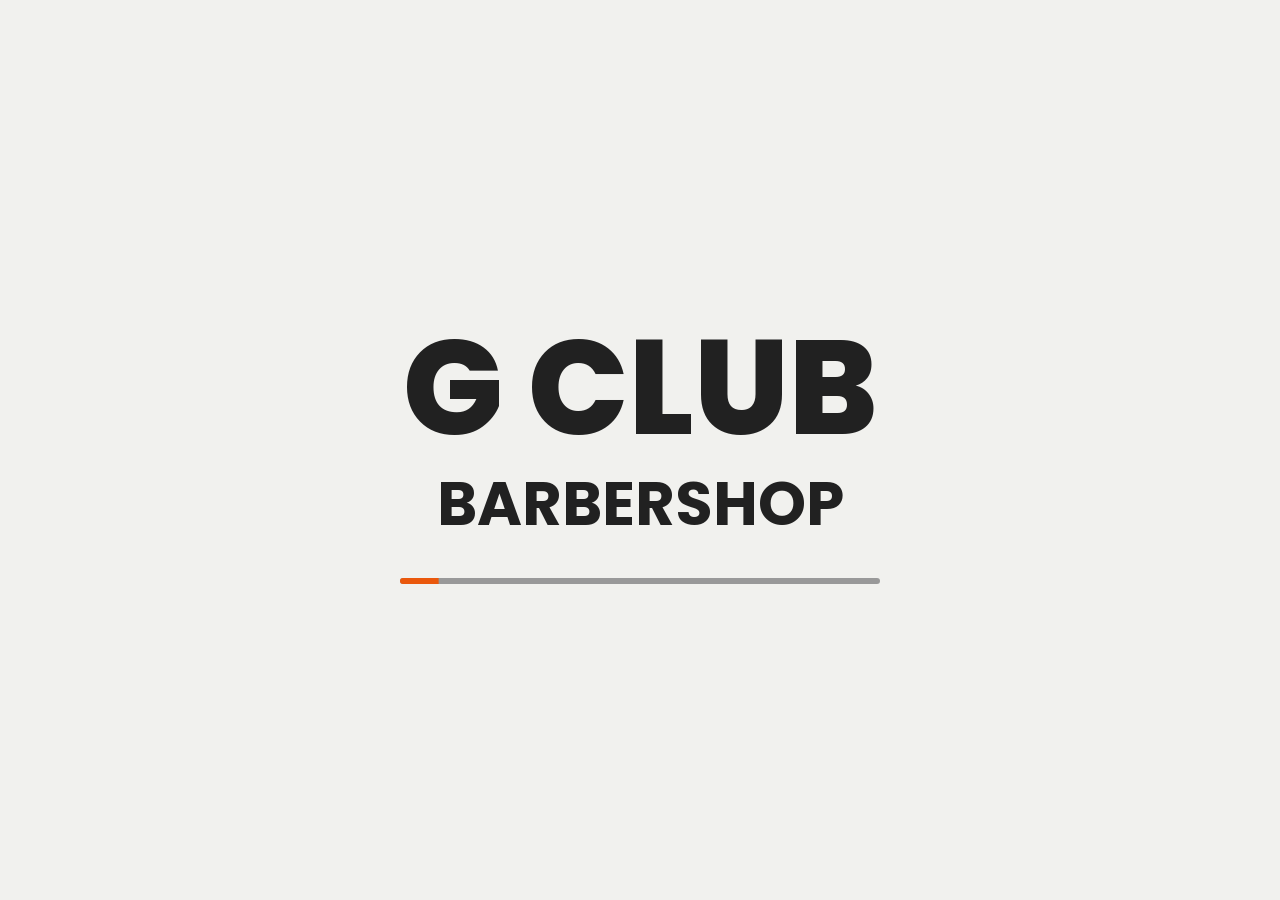
==== index.html @ baf8123f "upadted schema & OG image" ====
<!doctype html>
<!-- Made in Framer · framer.com ✨ -->
<!-- Published Sep 25, 2026, 2:07 PM UTC -->
<html>
<head><script>(function(){var p=location.pathname;if(p.endsWith("/index.html")){history.replaceState(null,"",p.slice(0,-10))}})()</script><script>(function(){document.addEventListener("click",function(e){if(e.defaultPrevented||e.button!==0||e.metaKey||e.ctrlKey||e.shiftKey||e.altKey)return;var a=e.target&&e.target.closest?e.target.closest("a[href]"):null;if(!a)return;if(a.target&&a.target!=="_self")return;if(a.hasAttribute("download"))return;var href=a.getAttribute("href")||"";if(href.charAt(0)==="#")return;var u;try{u=new URL(a.href,location.href)}catch(err){return}if(u.origin!==location.origin)return;if(u.pathname===location.pathname&&u.hash)return;e.preventDefault();e.stopPropagation();location.assign(u.href)},true)})()</script><script>(function(){var M={"/sites/76bOqTl1kVQYCdHuugUTML/searchIndex-0zqBNAeZ9lOT.json":"assets/framerusercontent.com/sites/76bOqTl1kVQYCdHuugUTML/searchIndex-0zqBNAeZ9lOT.json","/sites/76bOqTl1kVQYCdHuugUTML/searchIndex-FoNm0nLiCo5P.json":"assets/framerusercontent.com/sites/76bOqTl1kVQYCdHuugUTML/searchIndex-FoNm0nLiCo5P.json","/images/R3NdKIUVEqCyAKYeIYrj58kFU.png":"assets/framerusercontent.com/images/R3NdKIUVEqCyAKYeIYrj58kFU.png","/images/WuyF2tHNSJtkew1hN2DHYbKjxRo.png":"assets/framerusercontent.com/images/WuyF2tHNSJtkew1hN2DHYbKjxRo.png","/assets/jSogaVKFeOmVrlCqMMwuxWAIsg.png":"assets/framerusercontent.com/assets/jSogaVKFeOmVrlCqMMwuxWAIsg.png","/third-party-assets/fontshare/wf/VA23FCGWQ2ZGKFEM75LQVBDIR5XCXJI3/V5QYJZB23L2PDOZTWQY5F3I5R2B3UGCD/XUL6BSI7XTIWXDHGTQPLNOWHZU5CTO77.woff2":"assets/framerusercontent.com/third-party-assets/fontshare/wf/VA23FCGWQ2ZGKFEM75LQVBDIR5XCXJI3/V5QYJZB23L2PDOZTWQY5F3I5R2B3UGCD/XUL6BSI7XTIWXDHGTQPLNOWHZU5CTO77.woff2","/third-party-assets/fontshare/wf/G463L6WWJWSX4R6VTEVFCTIXPE3AUDEF/V4JHHUSZMHBPK3DFEHLGTZVXVBHVLZ7P/ND3FIMQYFEQ2VM2WWNXCGGBFYRPR7FMH.woff2":"assets/framerusercontent.com/third-party-assets/fontshare/wf/G463L6WWJWSX4R6VTEVFCTIXPE3AUDEF/V4JHHUSZMHBPK3DFEHLGTZVXVBHVLZ7P/ND3FIMQYFEQ2VM2WWNXCGGBFYRPR7FMH.woff2","/third-party-assets/fontshare/wf/GCE3CQJHNQPET5GTQTXRVLUNQRTTGRYD/PW7XXFU476CRE7KBIKF63THLLGCBMQ4S/IX2APREQD7NDYAG5A6YIV4Q2246OG5XH.woff2":"assets/framerusercontent.com/third-party-assets/fontshare/wf/GCE3CQJHNQPET5GTQTXRVLUNQRTTGRYD/PW7XXFU476CRE7KBIKF63THLLGCBMQ4S/IX2APREQD7NDYAG5A6YIV4Q2246OG5XH.woff2","/third-party-assets/fontshare/wf/SC7QJW6HNT3W42YFCVAWB3GI66BMNCKY/Q4ANQB6YZL7K35IAB3IPAE75W7PRJSDF/3HCNXVAKPOHOEI7LK7TGC54FOZT77SNM.woff2":"assets/framerusercontent.com/third-party-assets/fontshare/wf/SC7QJW6HNT3W42YFCVAWB3GI66BMNCKY/Q4ANQB6YZL7K35IAB3IPAE75W7PRJSDF/3HCNXVAKPOHOEI7LK7TGC54FOZT77SNM.woff2","/third-party-assets/fontshare/wf/EOHGWBZYYKO6R4PWP4S2B3FFWHHBEZN6/UWQLMF4AFWLXCJQCFV3WRVYC77KZXPRB/FYG6OCH7XOLUUSZTIZE65ATBZWF623O4.woff2":"assets/framerusercontent.com/third-party-assets/fontshare/wf/EOHGWBZYYKO6R4PWP4S2B3FFWHHBEZN6/UWQLMF4AFWLXCJQCFV3WRVYC77KZXPRB/FYG6OCH7XOLUUSZTIZE65ATBZWF623O4.woff2","/third-party-assets/fontshare/wf/22GWRXQXMICIWABQXFWKIWZIILKO5JDJ/2BBKMSVLV5CSDOZ7HEEECOTKPOVVJOC3/RNFY4UJD36462ZMGEIC5I7KNE73BPOAU.woff2":"assets/framerusercontent.com/third-party-assets/fontshare/wf/22GWRXQXMICIWABQXFWKIWZIILKO5JDJ/2BBKMSVLV5CSDOZ7HEEECOTKPOVVJOC3/RNFY4UJD36462ZMGEIC5I7KNE73BPOAU.woff2","/third-party-assets/fontshare/wf/NC2MP33RO4WQTSTEEAWBJLAEXNCNEQVF/7F4U3COKLHQH4WUH3AXPC7N4UELEWJQN/JMWNCAGBH3TLANIVQPVABVAVNV5QERTH.woff2":"assets/framerusercontent.com/third-party-assets/fontshare/wf/NC2MP33RO4WQTSTEEAWBJLAEXNCNEQVF/7F4U3COKLHQH4WUH3AXPC7N4UELEWJQN/JMWNCAGBH3TLANIVQPVABVAVNV5QERTH.woff2","/third-party-assets/fontshare/wf/FE5DMCVO7676XBZO76R6BBLVYNJTAGNN/ZSUXML62VYR72Y4ABFYVQUJXTHDK7YJ2/LIFXYPK76URT3NB4B4JNO3Y23DJLOWJ3.woff2":"assets/framerusercontent.com/third-party-assets/fontshare/wf/FE5DMCVO7676XBZO76R6BBLVYNJTAGNN/ZSUXML62VYR72Y4ABFYVQUJXTHDK7YJ2/LIFXYPK76URT3NB4B4JNO3Y23DJLOWJ3.woff2","/third-party-assets/fontshare/wf/4IOO6HE2KP5VJDPCI2J2DVDL6ZKR7GOP/UTF7AFH75PMBFZU74BYTKFURR2UL3DCD/LXEOV3VUZC34RH6VVI7IJSPR3H2TTV7E.woff2":"assets/framerusercontent.com/third-party-assets/fontshare/wf/4IOO6HE2KP5VJDPCI2J2DVDL6ZKR7GOP/UTF7AFH75PMBFZU74BYTKFURR2UL3DCD/LXEOV3VUZC34RH6VVI7IJSPR3H2TTV7E.woff2","/third-party-assets/fontshare/wf/VFWWGUTNL437C3QWVLC54JOVJ24GGKIH/6OQK23X3DSJXVGNYTE36QFJ6LWMS7Y5F/3OAWBZES3QMLRBWJMVYZ2WT7DYVPWLYG.woff2":"assets/framerusercontent.com/third-party-assets/fontshare/wf/VFWWGUTNL437C3QWVLC54JOVJ24GGKIH/6OQK23X3DSJXVGNYTE36QFJ6LWMS7Y5F/3OAWBZES3QMLRBWJMVYZ2WT7DYVPWLYG.woff2","/third-party-assets/fontshare/wf/2PWH5ACYHQEXIHGDLY5OWYMAC3F65AK5/OD6JOLYDRZZOKZGAPOMF7QEWPC5DTZS6/F5IVXJVPQ2DIFNG5HQZ7NI5VG7P7VDLV.woff2":"assets/framerusercontent.com/third-party-assets/fontshare/wf/2PWH5ACYHQEXIHGDLY5OWYMAC3F65AK5/OD6JOLYDRZZOKZGAPOMF7QEWPC5DTZS6/F5IVXJVPQ2DIFNG5HQZ7NI5VG7P7VDLV.woff2","/third-party-assets/fontshare/wf/ILYTFCIBYFKNUGPGWYAZTJELAKCNDB4J/ZWI5FNCSXZSHCZV63OJRI232MGUFDP4X/NXLZOJGFSJQ6MBNFMQQS5KVIKGSXHCST.woff2":"assets/framerusercontent.com/third-party-assets/fontshare/wf/ILYTFCIBYFKNUGPGWYAZTJELAKCNDB4J/ZWI5FNCSXZSHCZV63OJRI232MGUFDP4X/NXLZOJGFSJQ6MBNFMQQS5KVIKGSXHCST.woff2","/assets/5vvr9Vy74if2I6bQbJvbw7SY1pQ.woff2":"assets/framerusercontent.com/assets/5vvr9Vy74if2I6bQbJvbw7SY1pQ.woff2","/assets/EOr0mi4hNtlgWNn9if640EZzXCo.woff2":"assets/framerusercontent.com/assets/EOr0mi4hNtlgWNn9if640EZzXCo.woff2","/assets/Y9k9QrlZAqio88Klkmbd8VoMQc.woff2":"assets/framerusercontent.com/assets/Y9k9QrlZAqio88Klkmbd8VoMQc.woff2","/assets/OYrD2tBIBPvoJXiIHnLoOXnY9M.woff2":"assets/framerusercontent.com/assets/OYrD2tBIBPvoJXiIHnLoOXnY9M.woff2","/assets/JeYwfuaPfZHQhEG8U5gtPDZ7WQ.woff2":"assets/framerusercontent.com/assets/JeYwfuaPfZHQhEG8U5gtPDZ7WQ.woff2","/assets/GrgcKwrN6d3Uz8EwcLHZxwEfC4.woff2":"assets/framerusercontent.com/assets/GrgcKwrN6d3Uz8EwcLHZxwEfC4.woff2","/assets/b6Y37FthZeALduNqHicBT6FutY.woff2":"assets/framerusercontent.com/assets/b6Y37FthZeALduNqHicBT6FutY.woff2","/images/6mcf62RlDfRfU61Yg5vb2pefpi4.png?width=256&height=256":"assets/framerusercontent.com/images/6mcf62RlDfRfU61Yg5vb2pefpi4.1uwccuf.png","/images/oCa4Kn8GsEYVI8VdLGY7LSf1sw.png?scale-down-to=512&width=1024&height=943":"assets/framerusercontent.com/images/oCa4Kn8GsEYVI8VdLGY7LSf1sw.0qqjhmu.png","/images/oCa4Kn8GsEYVI8VdLGY7LSf1sw.png?width=1024&height=943":"assets/framerusercontent.com/images/oCa4Kn8GsEYVI8VdLGY7LSf1sw.0cbx74o.png","/images/vDkftOkySY6bd3S7sj7I0ruAEk.png?scale-down-to=512&width=1122&height=1064":"assets/framerusercontent.com/images/vDkftOkySY6bd3S7sj7I0ruAEk.03ndzrq.png","/images/vDkftOkySY6bd3S7sj7I0ruAEk.png?scale-down-to=1024&width=1122&height=1064":"assets/framerusercontent.com/images/vDkftOkySY6bd3S7sj7I0ruAEk.0snu063.png","/images/vDkftOkySY6bd3S7sj7I0ruAEk.png?width=1122&height=1064":"assets/framerusercontent.com/images/vDkftOkySY6bd3S7sj7I0ruAEk.01g7s9k.png","/images/mzSjvTRF4n32fLQ4KG3LaeXeOI.png?scale-down-to=1024&width=1122&height=1127":"assets/framerusercontent.com/images/mzSjvTRF4n32fLQ4KG3LaeXeOI.1xh4069.png","/images/mzSjvTRF4n32fLQ4KG3LaeXeOI.png?width=1122&height=1127":"assets/framerusercontent.com/images/mzSjvTRF4n32fLQ4KG3LaeXeOI.1rhmqpi.png","/images/JQJBOT43WH0ppxXHwVJM6m02i8.png?width=732&height=773":"assets/framerusercontent.com/images/JQJBOT43WH0ppxXHwVJM6m02i8.08nuvg6.png","/images/diSnvqomxlBgaNxxlKWHjXPRkUQ.png?width=703&height=792":"assets/framerusercontent.com/images/diSnvqomxlBgaNxxlKWHjXPRkUQ.04a6t6j.png","/images/E8YfpyzTpXjWQBydnNzGNEwyB1o.jpg?scale-down-to=512&width=1280&height=960":"assets/framerusercontent.com/images/E8YfpyzTpXjWQBydnNzGNEwyB1o.0wa0cmp.jpg","/images/E8YfpyzTpXjWQBydnNzGNEwyB1o.jpg?scale-down-to=1024&width=1280&height=960":"assets/framerusercontent.com/images/E8YfpyzTpXjWQBydnNzGNEwyB1o.1470om2.jpg","/images/E8YfpyzTpXjWQBydnNzGNEwyB1o.jpg?width=1280&height=960":"assets/framerusercontent.com/images/E8YfpyzTpXjWQBydnNzGNEwyB1o.05pum4z.jpg","/images/540HvqR350W0fskZK8UvhRYUDM.png?width=452&height=636":"assets/framerusercontent.com/images/540HvqR350W0fskZK8UvhRYUDM.1sffsd7.png","/images/2mJgX5882KJKBa7hBnvF3tt7L0.jpg?scale-down-to=1024&width=1023&height=1280":"assets/framerusercontent.com/images/2mJgX5882KJKBa7hBnvF3tt7L0.1fhuifj.jpg","/images/2mJgX5882KJKBa7hBnvF3tt7L0.jpg?width=1023&height=1280":"assets/framerusercontent.com/images/2mJgX5882KJKBa7hBnvF3tt7L0.0o8pcko.jpg","/images/dfH8YsAyCgzCYqA4tYl7ac0tayE.jpg?scale-down-to=1024&width=720&height=1280":"assets/framerusercontent.com/images/dfH8YsAyCgzCYqA4tYl7ac0tayE.01f4o3q.jpg","/images/dfH8YsAyCgzCYqA4tYl7ac0tayE.jpg?width=720&height=1280":"assets/framerusercontent.com/images/dfH8YsAyCgzCYqA4tYl7ac0tayE.0puofo3.jpg","/images/7ZgRIQohPffOcAKA5OlLIPUk.png?scale-down-to=512&width=695&height=648":"assets/framerusercontent.com/images/7ZgRIQohPffOcAKA5OlLIPUk.1i3zh1x.png","/images/7ZgRIQohPffOcAKA5OlLIPUk.png?width=695&height=648":"assets/framerusercontent.com/images/7ZgRIQohPffOcAKA5OlLIPUk.18h571v.png","/images/7VKJlTc6OGpOFTHRLMX6Swgw.png?scale-down-to=512&width=827&height=747":"assets/framerusercontent.com/images/7VKJlTc6OGpOFTHRLMX6Swgw.10rxczu.png","/images/7VKJlTc6OGpOFTHRLMX6Swgw.png?width=827&height=747":"assets/framerusercontent.com/images/7VKJlTc6OGpOFTHRLMX6Swgw.050p38o.png","/images/8SAJeqUDKDZGggOLD6d6eQ8CeA.jpg?scale-down-to=1024&width=960&height=1280":"assets/framerusercontent.com/images/8SAJeqUDKDZGggOLD6d6eQ8CeA.0z6lza4.jpg","/images/8SAJeqUDKDZGggOLD6d6eQ8CeA.jpg?width=960&height=1280":"assets/framerusercontent.com/images/8SAJeqUDKDZGggOLD6d6eQ8CeA.18eus6t.jpg","/images/tUbtk405AO6IvzkiKT7TWWLaJI.png?width=596&height=697":"assets/framerusercontent.com/images/tUbtk405AO6IvzkiKT7TWWLaJI.0wqjp1r.png","/images/JfqC2AdBjZc3rKzSq9gjS6lk2uc.png?width=695&height=751":"assets/framerusercontent.com/images/JfqC2AdBjZc3rKzSq9gjS6lk2uc.0cyloeu.png","/images/pfHzdGST9q5veFFLazws15LTww.png?width=553&height=757":"assets/framerusercontent.com/images/pfHzdGST9q5veFFLazws15LTww.04w1o1h.png","/images/ZSdz1KlLd74De5wFoyHcJD7vPY.png?width=567&height=741":"assets/framerusercontent.com/images/ZSdz1KlLd74De5wFoyHcJD7vPY.0mpxptf.png","/images/2EGfeeOl1l4UfsAdj6K8xeIXX8Y.png?width=698&height=722":"assets/framerusercontent.com/images/2EGfeeOl1l4UfsAdj6K8xeIXX8Y.0brbtf5.png","/images/Yrx23fl1Kg74v4KtYvDIPA98t8U.png?width=715&height=722":"assets/framerusercontent.com/images/Yrx23fl1Kg74v4KtYvDIPA98t8U.1tdbye1.png","/images/bZ6SZWWp53RHtgQoi6fPBDMYX0.png?width=735&height=750":"assets/framerusercontent.com/images/bZ6SZWWp53RHtgQoi6fPBDMYX0.0aonzya.png","/images/2R1U4IFqMPk60TOAWsxhiug99s0.png?scale-down-to=512&width=960&height=672":"assets/framerusercontent.com/images/2R1U4IFqMPk60TOAWsxhiug99s0.039r4vz.png","/images/2R1U4IFqMPk60TOAWsxhiug99s0.png?width=960&height=672":"assets/framerusercontent.com/images/2R1U4IFqMPk60TOAWsxhiug99s0.1qezyk5.png","/images/CQ3kKt4otP72THmOIkGPusIbyhI.jpg?scale-down-to=512&width=1280&height=960":"assets/framerusercontent.com/images/CQ3kKt4otP72THmOIkGPusIbyhI.0wa0cmp.jpg","/images/CQ3kKt4otP72THmOIkGPusIbyhI.jpg?scale-down-to=1024&width=1280&height=960":"assets/framerusercontent.com/images/CQ3kKt4otP72THmOIkGPusIbyhI.1470om2.jpg","/images/CQ3kKt4otP72THmOIkGPusIbyhI.jpg?width=1280&height=960":"assets/framerusercontent.com/images/CQ3kKt4otP72THmOIkGPusIbyhI.05pum4z.jpg","/sites/76bOqTl1kVQYCdHuugUTML/rolldown-runtime.Dh6celcD.mjs":"assets/framerusercontent.com/sites/76bOqTl1kVQYCdHuugUTML/rolldown-runtime.Dh6celcD.mjs","/sites/76bOqTl1kVQYCdHuugUTML/react.D20wc1Tc.mjs":"assets/framerusercontent.com/sites/76bOqTl1kVQYCdHuugUTML/react.D20wc1Tc.mjs","/sites/76bOqTl1kVQYCdHuugUTML/framer.NhBOr4_-.mjs":"assets/framerusercontent.com/sites/76bOqTl1kVQYCdHuugUTML/framer.NhBOr4_-.mjs","/sites/76bOqTl1kVQYCdHuugUTML/motion.BfOq7wGH.mjs":"assets/framerusercontent.com/sites/76bOqTl1kVQYCdHuugUTML/motion.BfOq7wGH.mjs","/sites/76bOqTl1kVQYCdHuugUTML/shared-lib.WuP59GrZ.mjs":"assets/framerusercontent.com/sites/76bOqTl1kVQYCdHuugUTML/shared-lib.WuP59GrZ.mjs","/sites/76bOqTl1kVQYCdHuugUTML/s4EEesPTCjF1Tbc5ynmmUxZB3uJ9AL-Zi4K8vyI33jw.fROJwGFx.mjs":"assets/framerusercontent.com/sites/76bOqTl1kVQYCdHuugUTML/s4EEesPTCjF1Tbc5ynmmUxZB3uJ9AL-Zi4K8vyI33jw.fROJwGFx.mjs","/sites/76bOqTl1kVQYCdHuugUTML/script_main.BGXIIlKL.mjs":"assets/framerusercontent.com/sites/76bOqTl1kVQYCdHuugUTML/script_main.BGXIIlKL.mjs","/third-party-assets/fontshare/":"assets/framerusercontent.com/third-party-assets/fontshare/index","/sites/76bOqTl1kVQYCdHuugUTML/google-YSYBFRE6.BZ57zP5h.mjs":"assets/framerusercontent.com/sites/76bOqTl1kVQYCdHuugUTML/google-YSYBFRE6.BZ57zP5h.mjs","/sites/76bOqTl1kVQYCdHuugUTML/fontshare-TIA7QUPT.CjCmvCKY.mjs":"assets/framerusercontent.com/sites/76bOqTl1kVQYCdHuugUTML/fontshare-TIA7QUPT.CjCmvCKY.mjs","/sites/76bOqTl1kVQYCdHuugUTML/google-H6SFY4F5.5HW9yzMR.mjs":"assets/framerusercontent.com/sites/76bOqTl1kVQYCdHuugUTML/google-H6SFY4F5.5HW9yzMR.mjs","/sites/76bOqTl1kVQYCdHuugUTML/fontshare-PZLWRK4B.CuFl42Lb.mjs":"assets/framerusercontent.com/sites/76bOqTl1kVQYCdHuugUTML/fontshare-PZLWRK4B.CuFl42Lb.mjs","/sites/76bOqTl1kVQYCdHuugUTML/framer-font-RD2SUPQH.BV4yRwNx.mjs":"assets/framerusercontent.com/sites/76bOqTl1kVQYCdHuugUTML/framer-font-RD2SUPQH.BV4yRwNx.mjs","/sites/76bOqTl1kVQYCdHuugUTML/google-EGNT223R.4Zga1324.mjs":"assets/framerusercontent.com/sites/76bOqTl1kVQYCdHuugUTML/google-EGNT223R.4Zga1324.mjs","/sites/76bOqTl1kVQYCdHuugUTML/fontshare-SXU5BGFE.DwUZJPwH.mjs":"assets/framerusercontent.com/sites/76bOqTl1kVQYCdHuugUTML/fontshare-SXU5BGFE.DwUZJPwH.mjs","/sites/76bOqTl1kVQYCdHuugUTML/S_1I59yxKUUHML7aqgXvGjPXgjUhy2HCvMgyshRiYhA.DOjdYXVY.mjs":"assets/framerusercontent.com/sites/76bOqTl1kVQYCdHuugUTML/S_1I59yxKUUHML7aqgXvGjPXgjUhy2HCvMgyshRiYhA.DOjdYXVY.mjs","/images/sGyptxhoeQpgOOGkFhFSVYygkU.jpg?width=1023&height=1280":"assets/framerusercontent.com/images/sGyptxhoeQpgOOGkFhFSVYygkU.0o8pcko.jpg","/images/sGyptxhoeQpgOOGkFhFSVYygkU.jpg?scale-down-to=1024&width=1023&height=1280":"assets/framerusercontent.com/images/sGyptxhoeQpgOOGkFhFSVYygkU.1fhuifj.jpg","/assets/R3NdKIUVEqCyAKYeIYrj58kFU.png":"assets/framerusercontent.com/assets/R3NdKIUVEqCyAKYeIYrj58kFU.png","/assets/HNMo9789pv0PIAvSt96IE963o.png":"assets/framerusercontent.com/assets/HNMo9789pv0PIAvSt96IE963o.png","/assets/hyOgCu0Xnghbimh0pE8QTvtt2AU.woff2":"assets/framerusercontent.com/assets/hyOgCu0Xnghbimh0pE8QTvtt2AU.woff2","/assets/NeGmSOXrPBfEFIy5YZeHq17LEDA.woff2":"assets/framerusercontent.com/assets/NeGmSOXrPBfEFIy5YZeHq17LEDA.woff2","/assets/oYaAX5himiTPYuN8vLWnqBbfD2s.woff2":"assets/framerusercontent.com/assets/oYaAX5himiTPYuN8vLWnqBbfD2s.woff2","/assets/lEJLP4R0yuCaMCjSXYHtJw72M.woff2":"assets/framerusercontent.com/assets/lEJLP4R0yuCaMCjSXYHtJw72M.woff2","/assets/cRJyLNuTJR5jbyKzGi33wU9cqIQ.woff2":"assets/framerusercontent.com/assets/cRJyLNuTJR5jbyKzGi33wU9cqIQ.woff2","/assets/1ZFS7N918ojhhd0nQWdj3jz4w.woff2":"assets/framerusercontent.com/assets/1ZFS7N918ojhhd0nQWdj3jz4w.woff2","/assets/A0Wcc7NgXMjUuFdquHDrIZpzZw0.woff2":"assets/framerusercontent.com/assets/A0Wcc7NgXMjUuFdquHDrIZpzZw0.woff2","/assets/5A3Ce6C9YYmCjpQx9M4inSaKU.woff2":"assets/framerusercontent.com/assets/5A3Ce6C9YYmCjpQx9M4inSaKU.woff2","/assets/Qx95Xyt0Ka3SGhinnbXIGpEIyP4.woff2":"assets/framerusercontent.com/assets/Qx95Xyt0Ka3SGhinnbXIGpEIyP4.woff2","/assets/6mJuEAguuIuMog10gGvH5d3cl8.woff2":"assets/framerusercontent.com/assets/6mJuEAguuIuMog10gGvH5d3cl8.woff2","/assets/xYYWaj7wCU5zSQH0eXvSaS19wo.woff2":"assets/framerusercontent.com/assets/xYYWaj7wCU5zSQH0eXvSaS19wo.woff2","/assets/otTaNuNpVK4RbdlT7zDDdKvQBA.woff2":"assets/framerusercontent.com/assets/otTaNuNpVK4RbdlT7zDDdKvQBA.woff2","/assets/d3tHnaQIAeqiE5hGcRw4mmgWYU.woff2":"assets/framerusercontent.com/assets/d3tHnaQIAeqiE5hGcRw4mmgWYU.woff2","/assets/DolVirEGb34pEXEp8t8FQBSK4.woff2":"assets/framerusercontent.com/assets/DolVirEGb34pEXEp8t8FQBSK4.woff2","/chunk-BAHUFDKX.mjs":"assets/app.framerstatic.com/chunk-BAHUFDKX.mjs","/chunk-YRQ7G4QH.mjs":"assets/app.framerstatic.com/chunk-YRQ7G4QH.mjs","/chunk-6W2K2MOG.mjs":"assets/app.framerstatic.com/chunk-6W2K2MOG.mjs","/chunk-WLHSDIGQ.mjs":"assets/app.framerstatic.com/chunk-WLHSDIGQ.mjs","/chunk-WOEOGJ2W.mjs":"assets/app.framerstatic.com/chunk-WOEOGJ2W.mjs","/editorbar.YHTYDPMP.mjs":"assets/app.framerstatic.com/editorbar.YHTYDPMP.mjs","/editorbar.KKERRTR7.css":"assets/app.framerstatic.com/editorbar.KKERRTR7.css","/EditButton-JSBAOQB4.mjs":"assets/app.framerstatic.com/EditButton-JSBAOQB4.mjs","/render-W7K4STIW.mjs":"assets/app.framerstatic.com/render-W7K4STIW.mjs","/chunk-4G7VTL2P.mjs":"assets/app.framerstatic.com/chunk-4G7VTL2P.mjs","/chunk-VDHOCQOY.mjs":"assets/app.framerstatic.com/chunk-VDHOCQOY.mjs","/chunk-E3YBISDV.mjs":"assets/app.framerstatic.com/chunk-E3YBISDV.mjs","/chunk-N6KWK77K.mjs":"assets/app.framerstatic.com/chunk-N6KWK77K.mjs","/chunk-723UVDHC.mjs":"assets/app.framerstatic.com/chunk-723UVDHC.mjs","/chunk-RCEKKZ6W.mjs":"assets/app.framerstatic.com/chunk-RCEKKZ6W.mjs","/chunk-D3BIVQHH.mjs":"assets/app.framerstatic.com/chunk-D3BIVQHH.mjs","/chunk-45E326N6.mjs":"assets/app.framerstatic.com/chunk-45E326N6.mjs","/chunk-XVVZPGXK.mjs":"assets/app.framerstatic.com/chunk-XVVZPGXK.mjs","/chunk-UNTH6S73.mjs":"assets/app.framerstatic.com/chunk-UNTH6S73.mjs","/chunk-FIJLBKPU.mjs":"assets/app.framerstatic.com/chunk-FIJLBKPU.mjs","/chunk-SCCCCPCG.mjs":"assets/app.framerstatic.com/chunk-SCCCCPCG.mjs","/chunk-N73KYM5R.mjs":"assets/app.framerstatic.com/chunk-N73KYM5R.mjs","/chunk-2ZKOEO32.mjs":"assets/app.framerstatic.com/chunk-2ZKOEO32.mjs","/chunk-E4IQQA6Q.mjs":"assets/app.framerstatic.com/chunk-E4IQQA6Q.mjs","/chunk-5DEU3X5O.mjs":"assets/app.framerstatic.com/chunk-5DEU3X5O.mjs","/chunk-XUC3V4BL.mjs":"assets/app.framerstatic.com/chunk-XUC3V4BL.mjs","/chunk-FLCJKSVU.mjs":"assets/app.framerstatic.com/chunk-FLCJKSVU.mjs","/chunk-CQFDQWO5.mjs":"assets/app.framerstatic.com/chunk-CQFDQWO5.mjs","/chunk-JDP24BMG.mjs":"assets/app.framerstatic.com/chunk-JDP24BMG.mjs","/chunk-V3C5CSFI.mjs":"assets/app.framerstatic.com/chunk-V3C5CSFI.mjs","/chunk-5U4SUQEI.mjs":"assets/app.framerstatic.com/chunk-5U4SUQEI.mjs","/chunk-D7OZX653.mjs":"assets/app.framerstatic.com/chunk-D7OZX653.mjs","/chunk-ITG6VVCL.mjs":"assets/app.framerstatic.com/chunk-ITG6VVCL.mjs","/chunk-PKXOFWIP.mjs":"assets/app.framerstatic.com/chunk-PKXOFWIP.mjs","/chunk-SPWSWTND.mjs":"assets/app.framerstatic.com/chunk-SPWSWTND.mjs","/chunk-PI4LEFBH.mjs":"assets/app.framerstatic.com/chunk-PI4LEFBH.mjs","/chunk-XXHSHJNT.mjs":"assets/app.framerstatic.com/chunk-XXHSHJNT.mjs","/chunk-TMZ32JG5.mjs":"assets/app.framerstatic.com/chunk-TMZ32JG5.mjs","/chunk-SAZULEG5.mjs":"assets/app.framerstatic.com/chunk-SAZULEG5.mjs","/chunk-FDUIFNYC.mjs":"assets/app.framerstatic.com/chunk-FDUIFNYC.mjs","/chunk-OPGGIOOR.mjs":"assets/app.framerstatic.com/chunk-OPGGIOOR.mjs","/chunk-Q652OIYH.mjs":"assets/app.framerstatic.com/chunk-Q652OIYH.mjs","/chunk-EZMDKA7N.mjs":"assets/app.framerstatic.com/chunk-EZMDKA7N.mjs","/chunk-EINTCQYT.mjs":"assets/app.framerstatic.com/chunk-EINTCQYT.mjs","/chunk-CTLDYHTX.mjs":"assets/app.framerstatic.com/chunk-CTLDYHTX.mjs","/chunk-SPYOA764.mjs":"assets/app.framerstatic.com/chunk-SPYOA764.mjs","/chunk-73DCT4FW.mjs":"assets/app.framerstatic.com/chunk-73DCT4FW.mjs","/chunk-7YBYSCDV.mjs":"assets/app.framerstatic.com/chunk-7YBYSCDV.mjs","/chunk-DYYXI5EY.mjs":"assets/app.framerstatic.com/chunk-DYYXI5EY.mjs","/chunk-VBCXFFMV.mjs":"assets/app.framerstatic.com/chunk-VBCXFFMV.mjs","/chunk-3NPVNA2V.mjs":"assets/app.framerstatic.com/chunk-3NPVNA2V.mjs","/chunk-F77TL2CK.mjs":"assets/app.framerstatic.com/chunk-F77TL2CK.mjs","/chunk-ZHEXTBMH.mjs":"assets/app.framerstatic.com/chunk-ZHEXTBMH.mjs","/chunk-KAFMYPLT.mjs":"assets/app.framerstatic.com/chunk-KAFMYPLT.mjs","/chunk-UYIYJ4FN.mjs":"assets/app.framerstatic.com/chunk-UYIYJ4FN.mjs","/chunk-AYYBTPZU.mjs":"assets/app.framerstatic.com/chunk-AYYBTPZU.mjs","/chunk-DPOXHEAJ.mjs":"assets/app.framerstatic.com/chunk-DPOXHEAJ.mjs","/chunk-OAY6IFKM.mjs":"assets/app.framerstatic.com/chunk-OAY6IFKM.mjs","/chunk-6RJBSPW4.mjs":"assets/app.framerstatic.com/chunk-6RJBSPW4.mjs","/chunk-FINZVWQZ.mjs":"assets/app.framerstatic.com/chunk-FINZVWQZ.mjs","/chunk-2TDYTTQ7.mjs":"assets/app.framerstatic.com/chunk-2TDYTTQ7.mjs","/chunk-A4JL4ZVT.mjs":"assets/app.framerstatic.com/chunk-A4JL4ZVT.mjs","/chunk-RPZVJJY4.mjs":"assets/app.framerstatic.com/chunk-RPZVJJY4.mjs","/chunk-O4TMLFGY.mjs":"assets/app.framerstatic.com/chunk-O4TMLFGY.mjs","/chunk-L2QYKMOJ.mjs":"assets/app.framerstatic.com/chunk-L2QYKMOJ.mjs","/chunk-YSODPKGE.mjs":"assets/app.framerstatic.com/chunk-YSODPKGE.mjs","/chunk-3NRN5JRB.mjs":"assets/app.framerstatic.com/chunk-3NRN5JRB.mjs","/chunk-2XPBDQIU.mjs":"assets/app.framerstatic.com/chunk-2XPBDQIU.mjs","/chunk-FENFGJIW.mjs":"assets/app.framerstatic.com/chunk-FENFGJIW.mjs","/chunk-HQMZV6DP.mjs":"assets/app.framerstatic.com/chunk-HQMZV6DP.mjs","/chunk-37LRUORR.mjs":"assets/app.framerstatic.com/chunk-37LRUORR.mjs","/chunk-SR2NVY3J.mjs":"assets/app.framerstatic.com/chunk-SR2NVY3J.mjs","/chunk-5Y36GTP3.mjs":"assets/app.framerstatic.com/chunk-5Y36GTP3.mjs","/chunk-YGN7H5WF.mjs":"assets/app.framerstatic.com/chunk-YGN7H5WF.mjs","/chunk-WFBCHK4S.mjs":"assets/app.framerstatic.com/chunk-WFBCHK4S.mjs","/chunk-EFJO7WFE.mjs":"assets/app.framerstatic.com/chunk-EFJO7WFE.mjs","/chunk-N2DJHBJE.mjs":"assets/app.framerstatic.com/chunk-N2DJHBJE.mjs","/chunk-XFC6OVIX.mjs":"assets/app.framerstatic.com/chunk-XFC6OVIX.mjs","/chunk-MYSAMYRY.mjs":"assets/app.framerstatic.com/chunk-MYSAMYRY.mjs","/chunk-IM3AEEPV.mjs":"assets/app.framerstatic.com/chunk-IM3AEEPV.mjs","/chunk-XNZRDAH2.mjs":"assets/app.framerstatic.com/chunk-XNZRDAH2.mjs","/chunk-ZRYKVWJA.mjs":"assets/app.framerstatic.com/chunk-ZRYKVWJA.mjs","/chunk-RSC5SDR7.mjs":"assets/app.framerstatic.com/chunk-RSC5SDR7.mjs","/chunk-SFAGFBDE.mjs":"assets/app.framerstatic.com/chunk-SFAGFBDE.mjs","/chunk-2Z4UPA7G.mjs":"assets/app.framerstatic.com/chunk-2Z4UPA7G.mjs","/chunk-D3SZBJZX.mjs":"assets/app.framerstatic.com/chunk-D3SZBJZX.mjs","/chunk-KS4A5PAX.mjs":"assets/app.framerstatic.com/chunk-KS4A5PAX.mjs","/chunk-2XVRQU4X.mjs":"assets/app.framerstatic.com/chunk-2XVRQU4X.mjs","/chunk-HVIGFCO2.mjs":"assets/app.framerstatic.com/chunk-HVIGFCO2.mjs","/chunk-VL36AUXC.mjs":"assets/app.framerstatic.com/chunk-VL36AUXC.mjs","/chunk-BJIVG5HO.mjs":"assets/app.framerstatic.com/chunk-BJIVG5HO.mjs","/chunk-FUMDHGSM.mjs":"assets/app.framerstatic.com/chunk-FUMDHGSM.mjs","/chunk-OKVNW5MA.mjs":"assets/app.framerstatic.com/chunk-OKVNW5MA.mjs","/chunk-2BM47LJQ.mjs":"assets/app.framerstatic.com/chunk-2BM47LJQ.mjs","/chunk-XKZ4VJT6.mjs":"assets/app.framerstatic.com/chunk-XKZ4VJT6.mjs","/chunk-U5UNTVFD.mjs":"assets/app.framerstatic.com/chunk-U5UNTVFD.mjs","/chunk-52CBT3QP.mjs":"assets/app.framerstatic.com/chunk-52CBT3QP.mjs","/chunk-OGQCKB6U.mjs":"assets/app.framerstatic.com/chunk-OGQCKB6U.mjs","/chunk-YP76USAW.mjs":"assets/app.framerstatic.com/chunk-YP76USAW.mjs","/chunk-VNAJ22F5.mjs":"assets/app.framerstatic.com/chunk-VNAJ22F5.mjs","/chunk-7AUGB2CM.mjs":"assets/app.framerstatic.com/chunk-7AUGB2CM.mjs","/chunk-QJCLAWQV.mjs":"assets/app.framerstatic.com/chunk-QJCLAWQV.mjs","/chunk-6CBZ22YE.mjs":"assets/app.framerstatic.com/chunk-6CBZ22YE.mjs","/chunk-YY75G3LC.mjs":"assets/app.framerstatic.com/chunk-YY75G3LC.mjs","/chunk-CYUZ3SA5.mjs":"assets/app.framerstatic.com/chunk-CYUZ3SA5.mjs","/chunk-SOOJ7RTH.mjs":"assets/app.framerstatic.com/chunk-SOOJ7RTH.mjs","/chunk-MZHK4JKH.mjs":"assets/app.framerstatic.com/chunk-MZHK4JKH.mjs","/chunk-EX7IBLSL.mjs":"assets/app.framerstatic.com/chunk-EX7IBLSL.mjs","/chunk-47P32JLD.mjs":"assets/app.framerstatic.com/chunk-47P32JLD.mjs","/chunk-N4DB74BN.mjs":"assets/app.framerstatic.com/chunk-N4DB74BN.mjs","/chunk-4WXXSAR6.mjs":"assets/app.framerstatic.com/chunk-4WXXSAR6.mjs","/chunk-D6Z5WEZY.mjs":"assets/app.framerstatic.com/chunk-D6Z5WEZY.mjs","/chunk-S66JHP2B.mjs":"assets/app.framerstatic.com/chunk-S66JHP2B.mjs","/chunk-ROOP4PZM.mjs":"assets/app.framerstatic.com/chunk-ROOP4PZM.mjs","/chunk-K6L5GVTR.mjs":"assets/app.framerstatic.com/chunk-K6L5GVTR.mjs","/chunk-NAURMPXV.mjs":"assets/app.framerstatic.com/chunk-NAURMPXV.mjs","/chunk-WPWSHZF5.mjs":"assets/app.framerstatic.com/chunk-WPWSHZF5.mjs","/chunk-67OCHRYP.mjs":"assets/app.framerstatic.com/chunk-67OCHRYP.mjs","/chunk-VLGNAOWL.mjs":"assets/app.framerstatic.com/chunk-VLGNAOWL.mjs","/chunk-SYL6OKHD.mjs":"assets/app.framerstatic.com/chunk-SYL6OKHD.mjs","/chunk-6SV7P3JH.mjs":"assets/app.framerstatic.com/chunk-6SV7P3JH.mjs","/chunk-E5UQBSKU.mjs":"assets/app.framerstatic.com/chunk-E5UQBSKU.mjs","/chunk-NMYEXLW4.mjs":"assets/app.framerstatic.com/chunk-NMYEXLW4.mjs","/chunk-7ZCOVLUS.mjs":"assets/app.framerstatic.com/chunk-7ZCOVLUS.mjs","/chunk-MSZ2MPO7.mjs":"assets/app.framerstatic.com/chunk-MSZ2MPO7.mjs","/chunk-NKBHLXOY.mjs":"assets/app.framerstatic.com/chunk-NKBHLXOY.mjs","/chunk-POPDNPJQ.mjs":"assets/app.framerstatic.com/chunk-POPDNPJQ.mjs","/chunk-VD6KMVU6.mjs":"assets/app.framerstatic.com/chunk-VD6KMVU6.mjs","/chunk-33SOJHAX.mjs":"assets/app.framerstatic.com/chunk-33SOJHAX.mjs","/chunk-P6Q3LWLD.mjs":"assets/app.framerstatic.com/chunk-P6Q3LWLD.mjs","/chunk-7LRTGYQX.mjs":"assets/app.framerstatic.com/chunk-7LRTGYQX.mjs","/chunk-FABGLDYW.mjs":"assets/app.framerstatic.com/chunk-FABGLDYW.mjs","/chunk-GQN5PSVH.mjs":"assets/app.framerstatic.com/chunk-GQN5PSVH.mjs","/chunk-TS24LVSZ.mjs":"assets/app.framerstatic.com/chunk-TS24LVSZ.mjs","/chunk-FUQZY6JN.mjs":"assets/app.framerstatic.com/chunk-FUQZY6JN.mjs","/chunk-XAXFEYHI.mjs":"assets/app.framerstatic.com/chunk-XAXFEYHI.mjs","/chunk-DWEQS5LX.mjs":"assets/app.framerstatic.com/chunk-DWEQS5LX.mjs","/chunk-AZXT5MI7.mjs":"assets/app.framerstatic.com/chunk-AZXT5MI7.mjs","/chunk-4HRYW54D.mjs":"assets/app.framerstatic.com/chunk-4HRYW54D.mjs","/chunk-HSXSG72K.mjs":"assets/app.framerstatic.com/chunk-HSXSG72K.mjs","/chunk-HAPAFTZO.mjs":"assets/app.framerstatic.com/chunk-HAPAFTZO.mjs","/chunk-L3F7TKHO.mjs":"assets/app.framerstatic.com/chunk-L3F7TKHO.mjs","/chunk-PMA6NK33.mjs":"assets/app.framerstatic.com/chunk-PMA6NK33.mjs","/chunk-TGD6QXFE.mjs":"assets/app.framerstatic.com/chunk-TGD6QXFE.mjs","/chunk-LZJ43SZS.mjs":"assets/app.framerstatic.com/chunk-LZJ43SZS.mjs","/chunk-F3WIGDOL.mjs":"assets/app.framerstatic.com/chunk-F3WIGDOL.mjs","/chunk-XIRXJQX2.mjs":"assets/app.framerstatic.com/chunk-XIRXJQX2.mjs","/chunk-2YYHX6IG.mjs":"assets/app.framerstatic.com/chunk-2YYHX6IG.mjs","/chunk-3PIOJLHR.mjs":"assets/app.framerstatic.com/chunk-3PIOJLHR.mjs","/chunk-5BJJV2XX.mjs":"assets/app.framerstatic.com/chunk-5BJJV2XX.mjs","/chunk-R3RMO3B5.mjs":"assets/app.framerstatic.com/chunk-R3RMO3B5.mjs","/chunk-P5P54LX6.mjs":"assets/app.framerstatic.com/chunk-P5P54LX6.mjs","/chunk-6US2BCGV.mjs":"assets/app.framerstatic.com/chunk-6US2BCGV.mjs","/chunk-B45SUEOE.mjs":"assets/app.framerstatic.com/chunk-B45SUEOE.mjs","/chunk-XNIFBQQE.mjs":"assets/app.framerstatic.com/chunk-XNIFBQQE.mjs","/chunk-3DO2FQVH.mjs":"assets/app.framerstatic.com/chunk-3DO2FQVH.mjs","/chunk-25SLEFRU.mjs":"assets/app.framerstatic.com/chunk-25SLEFRU.mjs","/chunk-ISW56VHA.mjs":"assets/app.framerstatic.com/chunk-ISW56VHA.mjs","/chunk-SJ5ZASSS.mjs":"assets/app.framerstatic.com/chunk-SJ5ZASSS.mjs","/chunk-YS3B4HMG.mjs":"assets/app.framerstatic.com/chunk-YS3B4HMG.mjs","/chunk-7WJ42D6X.mjs":"assets/app.framerstatic.com/chunk-7WJ42D6X.mjs","/chunk-YX57V7JF.mjs":"assets/app.framerstatic.com/chunk-YX57V7JF.mjs","/chunk-3Q7ROSGO.mjs":"assets/app.framerstatic.com/chunk-3Q7ROSGO.mjs","/chunk-GBD3AMAR.mjs":"assets/app.framerstatic.com/chunk-GBD3AMAR.mjs","/chunk-AHBUMA74.mjs":"assets/app.framerstatic.com/chunk-AHBUMA74.mjs","/chunk-MYL546Y2.mjs":"assets/app.framerstatic.com/chunk-MYL546Y2.mjs","/chunk-QFU6OGL3.mjs":"assets/app.framerstatic.com/chunk-QFU6OGL3.mjs","/chunk-Y6KLSMPB.mjs":"assets/app.framerstatic.com/chunk-Y6KLSMPB.mjs","/chunk-WBTAMOXF.mjs":"assets/app.framerstatic.com/chunk-WBTAMOXF.mjs","/chunk-RM2JK3Y4.mjs":"assets/app.framerstatic.com/chunk-RM2JK3Y4.mjs","/chunk-LVTM6NBN.mjs":"assets/app.framerstatic.com/chunk-LVTM6NBN.mjs","/chunk-3PZ6MZCA.mjs":"assets/app.framerstatic.com/chunk-3PZ6MZCA.mjs","/chunk-XD24P57D.mjs":"assets/app.framerstatic.com/chunk-XD24P57D.mjs","/chunk-RNHTTH2C.mjs":"assets/app.framerstatic.com/chunk-RNHTTH2C.mjs","/chunk-GBWZWM2Q.mjs":"assets/app.framerstatic.com/chunk-GBWZWM2Q.mjs","/chunk-REJ2XCEK.mjs":"assets/app.framerstatic.com/chunk-REJ2XCEK.mjs","/chunk-KAWGITFC.mjs":"assets/app.framerstatic.com/chunk-KAWGITFC.mjs","/chunk-24G7FGVN.mjs":"assets/app.framerstatic.com/chunk-24G7FGVN.mjs","/chunk-J3A5W6BK.mjs":"assets/app.framerstatic.com/chunk-J3A5W6BK.mjs","/chunk-WRBBN7SY.mjs":"assets/app.framerstatic.com/chunk-WRBBN7SY.mjs","/chunk-AUNF3KWQ.mjs":"assets/app.framerstatic.com/chunk-AUNF3KWQ.mjs","/chunk-6TFWVVAP.mjs":"assets/app.framerstatic.com/chunk-6TFWVVAP.mjs","/chunk-EKYJNLIX.mjs":"assets/app.framerstatic.com/chunk-EKYJNLIX.mjs","/chunk-QVHG2R47.mjs":"assets/app.framerstatic.com/chunk-QVHG2R47.mjs","/chunk-AYNVEX5D.mjs":"assets/app.framerstatic.com/chunk-AYNVEX5D.mjs","/chunk-WC34TENX.mjs":"assets/app.framerstatic.com/chunk-WC34TENX.mjs","/chunk-2FCXHKEL.mjs":"assets/app.framerstatic.com/chunk-2FCXHKEL.mjs","/chunk-YSP5ZHDJ.mjs":"assets/app.framerstatic.com/chunk-YSP5ZHDJ.mjs","/chunk-LUZ6ND5K.mjs":"assets/app.framerstatic.com/chunk-LUZ6ND5K.mjs","/chunk-UZNETSBG.mjs":"assets/app.framerstatic.com/chunk-UZNETSBG.mjs","/chunk-SWYZG2NI.mjs":"assets/app.framerstatic.com/chunk-SWYZG2NI.mjs","/chunk-EQBCTBZ3.mjs":"assets/app.framerstatic.com/chunk-EQBCTBZ3.mjs","/chunk-LA34HORX.mjs":"assets/app.framerstatic.com/chunk-LA34HORX.mjs","/chunk-MHLEWHOW.mjs":"assets/app.framerstatic.com/chunk-MHLEWHOW.mjs","/chunk-LRJODIAT.mjs":"assets/app.framerstatic.com/chunk-LRJODIAT.mjs","/chunk-7BWPFUCH.mjs":"assets/app.framerstatic.com/chunk-7BWPFUCH.mjs","/chunk-EYMNQYLM.mjs":"assets/app.framerstatic.com/chunk-EYMNQYLM.mjs","/chunk-4JY5UMT2.mjs":"assets/app.framerstatic.com/chunk-4JY5UMT2.mjs","/chunk-EYQVCXHR.mjs":"assets/app.framerstatic.com/chunk-EYQVCXHR.mjs","/chunk-3WKMMIQB.mjs":"assets/app.framerstatic.com/chunk-3WKMMIQB.mjs","/chunk-VHFKZWVR.mjs":"assets/app.framerstatic.com/chunk-VHFKZWVR.mjs","/chunk-VJ7UYMJI.mjs":"assets/app.framerstatic.com/chunk-VJ7UYMJI.mjs","/chunk-IYQGOT7H.mjs":"assets/app.framerstatic.com/chunk-IYQGOT7H.mjs","/chunk-ZA6L5DVI.mjs":"assets/app.framerstatic.com/chunk-ZA6L5DVI.mjs","/chunk-HTIWZWIO.mjs":"assets/app.framerstatic.com/chunk-HTIWZWIO.mjs","/chunk-3OVH26OY.mjs":"assets/app.framerstatic.com/chunk-3OVH26OY.mjs","/chunk-SUC3V7IB.mjs":"assets/app.framerstatic.com/chunk-SUC3V7IB.mjs","/chunk-5TISSQW7.mjs":"assets/app.framerstatic.com/chunk-5TISSQW7.mjs","/chunk-3HBIYPN4.mjs":"assets/app.framerstatic.com/chunk-3HBIYPN4.mjs","/chunk-ESAIMEB7.mjs":"assets/app.framerstatic.com/chunk-ESAIMEB7.mjs","/chunk-VPDJYJ6F.mjs":"assets/app.framerstatic.com/chunk-VPDJYJ6F.mjs","/chunk-5XGI6M6M.mjs":"assets/app.framerstatic.com/chunk-5XGI6M6M.mjs","/chunk-DTSMQR7C.mjs":"assets/app.framerstatic.com/chunk-DTSMQR7C.mjs","/chunk-SJBKDMQK.mjs":"assets/app.framerstatic.com/chunk-SJBKDMQK.mjs","/chunk-DVGL5NQ3.mjs":"assets/app.framerstatic.com/chunk-DVGL5NQ3.mjs","/chunk-MQDP3TYU.mjs":"assets/app.framerstatic.com/chunk-MQDP3TYU.mjs","/chunk-PCBCKFY3.mjs":"assets/app.framerstatic.com/chunk-PCBCKFY3.mjs","/chunk-NDW4C7EE.mjs":"assets/app.framerstatic.com/chunk-NDW4C7EE.mjs","/chunk-UUJZFRP4.mjs":"assets/app.framerstatic.com/chunk-UUJZFRP4.mjs","/chunk-A4MMFDG2.mjs":"assets/app.framerstatic.com/chunk-A4MMFDG2.mjs","/chunk-KA42XYYQ.mjs":"assets/app.framerstatic.com/chunk-KA42XYYQ.mjs","/chunk-62SZD6DZ.mjs":"assets/app.framerstatic.com/chunk-62SZD6DZ.mjs","/chunk-IJ2WWYSI.mjs":"assets/app.framerstatic.com/chunk-IJ2WWYSI.mjs","/chunk-7GKAI4PF.mjs":"assets/app.framerstatic.com/chunk-7GKAI4PF.mjs","/chunk-2VKLUDYB.mjs":"assets/app.framerstatic.com/chunk-2VKLUDYB.mjs","/chunk-EQXTYSGC.mjs":"assets/app.framerstatic.com/chunk-EQXTYSGC.mjs","/chunk-5LAZCKCY.mjs":"assets/app.framerstatic.com/chunk-5LAZCKCY.mjs","/chunk-E537D3S7.mjs":"assets/app.framerstatic.com/chunk-E537D3S7.mjs","/chunk-HKOU3WZ7.mjs":"assets/app.framerstatic.com/chunk-HKOU3WZ7.mjs","/chunk-PACRD7V6.mjs":"assets/app.framerstatic.com/chunk-PACRD7V6.mjs","/chunk-3D2PCFIQ.mjs":"assets/app.framerstatic.com/chunk-3D2PCFIQ.mjs","/chunk-PSVQ2QOT.mjs":"assets/app.framerstatic.com/chunk-PSVQ2QOT.mjs","/dist-RGIYGEZH.mjs":"assets/app.framerstatic.com/dist-RGIYGEZH.mjs","/dist-IMQPB4XU.mjs":"assets/app.framerstatic.com/dist-IMQPB4XU.mjs","/dist-GC4EIWKY.mjs":"assets/app.framerstatic.com/dist-GC4EIWKY.mjs","/dist-ZHV6Q3B7.mjs":"assets/app.framerstatic.com/dist-ZHV6Q3B7.mjs","/dist-NHSTNCH6.mjs":"assets/app.framerstatic.com/dist-NHSTNCH6.mjs","/dist-MGO6KB7C.mjs":"assets/app.framerstatic.com/dist-MGO6KB7C.mjs","/prosemirror-suggest-5E5L5GKQ.mjs":"assets/app.framerstatic.com/prosemirror-suggest-5E5L5GKQ.mjs","/dist-6JFN23NW.mjs":"assets/app.framerstatic.com/dist-6JFN23NW.mjs","/dist-GXEEYVY2.mjs":"assets/app.framerstatic.com/dist-GXEEYVY2.mjs","/castleSDKV3-LKZD72LA.mjs":"assets/app.framerstatic.com/castleSDKV3-LKZD72LA.mjs","/InterVariable.latin-5EYCRJRY.woff2":"assets/app.framerstatic.com/InterVariable.latin-5EYCRJRY.woff2","/chunk-WTCS7MUG.mjs":"assets/app.framerstatic.com/chunk-WTCS7MUG.mjs","/canvas-sandbox-on-page.JZVODN32.css":"assets/app.framerstatic.com/canvas-sandbox-on-page.JZVODN32.css","/chunk-IHZX3X2O.mjs":"assets/app.framerstatic.com/chunk-IHZX3X2O.mjs","/chunk-V5CFU7T4.mjs":"assets/app.framerstatic.com/chunk-V5CFU7T4.mjs","/chunk-7V6M55GX.mjs":"assets/app.framerstatic.com/chunk-7V6M55GX.mjs","/chunk-FBZTULEJ.mjs":"assets/app.framerstatic.com/chunk-FBZTULEJ.mjs","/canvas-sandbox-on-page.EPE7VOJS.mjs":"assets/app.framerstatic.com/canvas-sandbox-on-page.EPE7VOJS.mjs","/chunk-6WUBOTYG.mjs":"assets/app.framerstatic.com/chunk-6WUBOTYG.mjs","/chunk-ABHAING4.mjs":"assets/app.framerstatic.com/chunk-ABHAING4.mjs","/chunk-V7FUNARM.mjs":"assets/app.framerstatic.com/chunk-V7FUNARM.mjs","/chunk-WRXABLPB.mjs":"assets/app.framerstatic.com/chunk-WRXABLPB.mjs","/chunk-TYTUOSIS.mjs":"assets/app.framerstatic.com/chunk-TYTUOSIS.mjs","/chunk-LXFRT36K.mjs":"assets/app.framerstatic.com/chunk-LXFRT36K.mjs"};var P="";var H=["framerusercontent.com","app.framerstatic.com","similar-aside-866706.framer.app"];function hosted(u){for(var i=0;i<H.length;i++){var h=H[i];if(h.charAt(0)==="."){if(u.indexOf(h)!==-1||u.indexOf("//"+h.slice(1))!==-1)return true}else if(u.indexOf(h)!==-1)return true}return false}function fix(u){if(typeof u!=="string"||!hosted(u))return u;try{var x=new URL(u);var k=M[x.pathname+x.search]||M[x.pathname];return k?P+k:u}catch(e){return u}}function fixSet(v){if(typeof v!=="string")return v;return v.split(",").map(function(t){t=t.trim();var i=t.indexOf(" ");return i===-1?fix(t):fix(t.slice(0,i))+t.slice(i)}).join(", ")}var pr=HTMLImageElement.prototype;["src","srcset"].forEach(function(k){var d=Object.getOwnPropertyDescriptor(pr,k);if(!d)return;Object.defineProperty(pr,k,{get:d.get,set:function(v){d.set.call(this,k==="src"?fix(v):fixSet(v))},configurable:true})});var of=window.fetch;function cmsRange(u){if(typeof u!=="string"||u.indexOf(".framercms")===-1)return null;var x;try{x=new URL(u,location.href)}catch(e){return null}if(!/\.framercms$/.test(x.pathname))return null;var m=/[?&]range=(\d+)-(\d+)/.exec(x.search);if(!m)return null;var w=M[x.pathname];if(!w)return null;return of.call(window,P+w).then(function(r){return r.arrayBuffer()}).then(function(b){return new Response(b.slice(+m[1],+m[2]+1),{headers:{"content-type":"application/octet-stream"}})})}if(window.Worker){var OW=window.Worker;window.Worker=function(u,o){try{u=fix(typeof u==="string"?u:String(u))}catch(e){}return new OW(u,o)};window.Worker.prototype=OW.prototype}window.fetch=function(i,o){try{var c=cmsRange(typeof i==="string"?i:(i&&i.url));if(c)return c;if(typeof i==="string")i=fix(i);else if(i&&i.url)i=new Request(fix(i.url),i);}catch(e){}return of.call(this,i,o)};})()</script><script>if("serviceWorker" in navigator){navigator.serviceWorker.register(new URL("/f2c-sw.js",location.origin).href).catch(function(){})}</script><style id="f2c-strip-framer-badge">#__framer-badge-container,.__framer-badge{display:none!important}</style><style id="f2c-strip-template-badge">[data-framer-name*="delete me" i],[name*="delete me" i],[data-framer-name*="remove me" i],[name*="remove me" i],[data-framer-name*="remix button" i],[name*="remix button" i],[data-framer-name*="use for free" i],[name*="use for free" i],[data-framer-name*="buy template" i],[name*="buy template" i],[data-framer-name*="template badge" i],[name*="template badge" i],a[href*="framer.link"],*:has(> a[href*="framer.link"]),a[href*="framer.com/templates"],*:has(> a[href*="framer.com/templates"]){display:none!important}</style>
	<meta charset="utf-8">
	<meta name="viewport" content="width=device-width">
	<meta name="generator" content="Framer 4d69bad">
	<title>G CLUB Barbershop | Men's Haircuts &amp; Fades Hub - Pattaya</title>
    <link rel="canonical" href="./"><meta property="og:url" content="https://gclubbarbershop.framer.website/"><meta name="description" content="Real scissor work, sharp fades and beard shaping in Pattaya. Walk-ins welcome, English spoken at every chair. Book online or drop by.">
    <meta name="framer-search-index" content="https://framerusercontent.com/sites/76bOqTl1kVQYCdHuugUTML/searchIndex-0zqBNAeZ9lOT.json">
    <meta name="framer-search-index-fallback" content="https://framerusercontent.com/sites/76bOqTl1kVQYCdHuugUTML/searchIndex-FoNm0nLiCo5P.json">
    <link href="assets/framerusercontent.com/images/R3NdKIUVEqCyAKYeIYrj58kFU.png" rel="icon" media="(prefers-color-scheme: light)">
    <link href="assets/framerusercontent.com/images/WuyF2tHNSJtkew1hN2DHYbKjxRo.png" rel="icon" media="(prefers-color-scheme: dark)">
    <link rel="apple-touch-icon" href="assets/framerusercontent.com/images/R3NdKIUVEqCyAKYeIYrj58kFU.png">
    <!-- Open Graph -->
    <meta property="og:type" content="website">
    <meta property="og:title" content="G CLUB Barbershop | Men's Haircuts &amp; Fades Hub - Pattaya">
    <meta property="og:description" content="Real scissor work, sharp fades and beard shaping in Pattaya. Walk-ins welcome, English spoken at every chair. Book online or drop by.">
    <meta property="og:image" content="https://framerusercontent.com/assets/assets/framerusercontent.com/assets/Socialpreviewimage.png">
    <!-- X -->
    <meta name="twitter:card" content="summary_large_image">
    <meta name="twitter:title" content="G CLUB Barbershop | Men's Haircuts &amp; Fades Hub - Pattaya">
    <meta name="twitter:description" content="Real scissor work, sharp fades and beard shaping in Pattaya. Walk-ins welcome, English spoken at every chair. Book online or drop by.">
    <meta name="twitter:image" content="https://framerusercontent.com/assets/assets/framerusercontent.com/assets/Socialpreviewimage.png">
	
	
	<script>try{if(localStorage.getItem("__framer_force_showing_editorbar_since")){const n=document.createElement("link");n.rel="modulepreload";n.href="data:text/javascript,export%20const%20createEditorBar%20%3D%20()%20%3D%3E%20()%20%3D%3E%20null%3B%0Aexport%20default%20%7B%7D%3B";document.head.appendChild(n)}}catch(e){}</script>
	
	<!-- Start of headStart -->
    <!-- Snippet: cXAORZA9B -->
<script type="application/ld+json">
{
  "@context": "https://schema.org",
  "@type": "HairSalon",
  "name": "G Club Barbershop",
  "image": "https://www.gclubpattaya.com/assets/Socialpreviewimage.png",
  "url": "https://www.gclubpattaya.com",
  "telephone": "+66-96-203-4015",
  "priceRange": "฿150–฿9,999",
  "address": {
    "@type": "PostalAddress",
    "streetAddress": "171/11 Soi Samnakngan Thidin",
    "addressLocality": "Pattaya City",
    "addressRegion": "Chon Buri",
    "postalCode": "20150",
    "addressCountry": "TH"
  },
  "geo": {
    "@type": "GeoCoordinates",
    "latitude": 12.919776,
    "longitude": 100.8794803
  },
  "openingHoursSpecification": [
    {
      "@type": "OpeningHoursSpecification",
      "dayOfWeek": ["Monday", "Tuesday", "Wednesday", "Thursday", "Friday", "Saturday"],
      "opens": "10:00",
      "closes": "20:00"
    }
  ],
  "aggregateRating": {
    "@type": "AggregateRating",
    "ratingValue": "5",
    "reviewCount": "60"
  },
  "sameAs": [
    "https://www.instagram.com/gclubpattaya",
    "https://www.facebook.com/thn.wat.hn.can.thana"
  ],
  "hasOfferCatalog": {
    "@type": "OfferCatalog",
    "name": "Services",
    "itemListElement": [
      { "@type": "Offer", "itemOffered": { "@type": "Service", "name": "Hair Cut" }, "price": "300", "priceCurrency": "THB" },
      { "@type": "Offer", "itemOffered": { "@type": "Service", "name": "Hair Cut + Wash" }, "price": "400", "priceCurrency": "THB" },
      { "@type": "Offer", "itemOffered": { "@type": "Service", "name": "Hair Cut + Beard" }, "price": "400", "priceCurrency": "THB" },
      { "@type": "Offer", "itemOffered": { "@type": "Service", "name": "Beard Trim" }, "price": "150", "priceCurrency": "THB" },
      { "@type": "Offer", "itemOffered": { "@type": "Service", "name": "Hair Cut + Beard + Wash" }, "price": "500", "priceCurrency": "THB" },
      { "@type": "Offer", "itemOffered": { "@type": "Service", "name": "Home Cut, House Call" }, "price": "9999", "priceCurrency": "THB" },
      { "@type": "Offer", "itemOffered": { "@type": "Service", "name": "Out Time Service" }, "price": "999", "priceCurrency": "THB" }
    ]
  }
}
</script>
<!-- SnippetEnd: cXAORZA9B -->

    <!-- End of headStart -->
	
	<style data-framer-font-css>@font-face { font-family: "Work Sans"; src: url("assets/framerusercontent.com/third-party-assets/fontshare/wf/VA23FCGWQ2ZGKFEM75LQVBDIR5XCXJI3/V5QYJZB23L2PDOZTWQY5F3I5R2B3UGCD/XUL6BSI7XTIWXDHGTQPLNOWHZU5CTO77.woff2"); font-display: swap; font-style: normal; font-weight: 600 }
@font-face { font-family: "Work Sans"; src: url("assets/framerusercontent.com/third-party-assets/fontshare/wf/G463L6WWJWSX4R6VTEVFCTIXPE3AUDEF/V4JHHUSZMHBPK3DFEHLGTZVXVBHVLZ7P/ND3FIMQYFEQ2VM2WWNXCGGBFYRPR7FMH.woff2"); font-display: swap; font-style: normal; font-weight: 400 }
@font-face { font-family: "Poppins"; src: url("assets/framerusercontent.com/third-party-assets/fontshare/wf/GCE3CQJHNQPET5GTQTXRVLUNQRTTGRYD/PW7XXFU476CRE7KBIKF63THLLGCBMQ4S/IX2APREQD7NDYAG5A6YIV4Q2246OG5XH.woff2"); font-display: swap; font-style: normal; font-weight: 800 }
@font-face { font-family: "Poppins"; src: url("assets/framerusercontent.com/third-party-assets/fontshare/wf/SC7QJW6HNT3W42YFCVAWB3GI66BMNCKY/Q4ANQB6YZL7K35IAB3IPAE75W7PRJSDF/3HCNXVAKPOHOEI7LK7TGC54FOZT77SNM.woff2"); font-display: swap; font-style: normal; font-weight: 300 }
@font-face { font-family: "Poppins"; src: url("assets/framerusercontent.com/third-party-assets/fontshare/wf/EOHGWBZYYKO6R4PWP4S2B3FFWHHBEZN6/UWQLMF4AFWLXCJQCFV3WRVYC77KZXPRB/FYG6OCH7XOLUUSZTIZE65ATBZWF623O4.woff2"); font-display: swap; font-style: normal; font-weight: 700 }
@font-face { font-family: "Poppins"; src: url("assets/framerusercontent.com/third-party-assets/fontshare/wf/22GWRXQXMICIWABQXFWKIWZIILKO5JDJ/2BBKMSVLV5CSDOZ7HEEECOTKPOVVJOC3/RNFY4UJD36462ZMGEIC5I7KNE73BPOAU.woff2"); font-style: normal; font-weight: 900 }
@font-face { font-family: "Poppins"; src: url("assets/framerusercontent.com/third-party-assets/fontshare/wf/NC2MP33RO4WQTSTEEAWBJLAEXNCNEQVF/7F4U3COKLHQH4WUH3AXPC7N4UELEWJQN/JMWNCAGBH3TLANIVQPVABVAVNV5QERTH.woff2"); font-display: swap; font-style: normal; font-weight: 400 }
@font-face { font-family: "Work Sans"; src: url("assets/framerusercontent.com/third-party-assets/fontshare/wf/FE5DMCVO7676XBZO76R6BBLVYNJTAGNN/ZSUXML62VYR72Y4ABFYVQUJXTHDK7YJ2/LIFXYPK76URT3NB4B4JNO3Y23DJLOWJ3.woff2"); font-display: swap; font-style: normal; font-weight: 700 }
@font-face { font-family: "Work Sans"; src: url("assets/framerusercontent.com/third-party-assets/fontshare/wf/4IOO6HE2KP5VJDPCI2J2DVDL6ZKR7GOP/UTF7AFH75PMBFZU74BYTKFURR2UL3DCD/LXEOV3VUZC34RH6VVI7IJSPR3H2TTV7E.woff2"); font-display: swap; font-style: italic; font-weight: 700 }
@font-face { font-family: "Work Sans"; src: url("assets/framerusercontent.com/third-party-assets/fontshare/wf/VFWWGUTNL437C3QWVLC54JOVJ24GGKIH/6OQK23X3DSJXVGNYTE36QFJ6LWMS7Y5F/3OAWBZES3QMLRBWJMVYZ2WT7DYVPWLYG.woff2"); font-display: swap; font-style: italic; font-weight: 400 }
@font-face { font-family: "Poppins"; src: url("assets/framerusercontent.com/third-party-assets/fontshare/wf/2PWH5ACYHQEXIHGDLY5OWYMAC3F65AK5/OD6JOLYDRZZOKZGAPOMF7QEWPC5DTZS6/F5IVXJVPQ2DIFNG5HQZ7NI5VG7P7VDLV.woff2"); font-style: italic; font-weight: 900 }
@font-face { font-family: "Poppins"; src: url("assets/framerusercontent.com/third-party-assets/fontshare/wf/ILYTFCIBYFKNUGPGWYAZTJELAKCNDB4J/ZWI5FNCSXZSHCZV63OJRI232MGUFDP4X/NXLZOJGFSJQ6MBNFMQQS5KVIKGSXHCST.woff2"); font-display: swap; font-style: italic; font-weight: 800 }
@font-face { font-family: "Inter"; src: url("assets/framerusercontent.com/assets/5vvr9Vy74if2I6bQbJvbw7SY1pQ.woff2"); font-display: swap; font-style: normal; font-weight: 400; unicode-range: U+0460-052F, U+1C80-1C88, U+20B4, U+2DE0-2DFF, U+A640-A69F, U+FE2E-FE2F }
@font-face { font-family: "Inter"; src: url("assets/framerusercontent.com/assets/EOr0mi4hNtlgWNn9if640EZzXCo.woff2"); font-display: swap; font-style: normal; font-weight: 400; unicode-range: U+0301, U+0400-045F, U+0490-0491, U+04B0-04B1, U+2116 }
@font-face { font-family: "Inter"; src: url("assets/framerusercontent.com/assets/Y9k9QrlZAqio88Klkmbd8VoMQc.woff2"); font-display: swap; font-style: normal; font-weight: 400; unicode-range: U+1F00-1FFF }
@font-face { font-family: "Inter"; src: url("assets/framerusercontent.com/assets/OYrD2tBIBPvoJXiIHnLoOXnY9M.woff2"); font-display: swap; font-style: normal; font-weight: 400; unicode-range: U+0370-03FF }
@font-face { font-family: "Inter"; src: url("assets/framerusercontent.com/assets/JeYwfuaPfZHQhEG8U5gtPDZ7WQ.woff2"); font-display: swap; font-style: normal; font-weight: 400; unicode-range: U+0100-024F, U+0259, U+1E00-1EFF, U+2020, U+20A0-20AB, U+20AD-20CF, U+2113, U+2C60-2C7F, U+A720-A7FF }
@font-face { font-family: "Inter"; src: url("assets/framerusercontent.com/assets/GrgcKwrN6d3Uz8EwcLHZxwEfC4.woff2"); font-display: swap; font-style: normal; font-weight: 400; unicode-range: U+0000-00FF, U+0131, U+0152-0153, U+02BB-02BC, U+02C6, U+02DA, U+02DC, U+2000-206F, U+2070, U+2074-207E, U+2080-208E, U+20AC, U+2122, U+2191, U+2193, U+2212, U+2215, U+FEFF, U+FFFD }
@font-face { font-family: "Inter"; src: url("assets/framerusercontent.com/assets/b6Y37FthZeALduNqHicBT6FutY.woff2"); font-display: swap; font-style: normal; font-weight: 400; unicode-range: U+0102-0103, U+0110-0111, U+0128-0129, U+0168-0169, U+01A0-01A1, U+01AF-01B0, U+1EA0-1EF9, U+20AB }
@font-face { font-family: "Work Sans Placeholder"; src: local("Arial"); ascent-override: 82.98%; descent-override: 21.68%; line-gap-override: 0.00%; size-adjust: 112.07% }
@font-face { font-family: "Poppins Placeholder"; src: local("Arial"); ascent-override: 91.95%; descent-override: 30.94%; line-gap-override: 7.96%; size-adjust: 113.11% }
@font-face { font-family: "Inter Placeholder"; src: local("Arial"); ascent-override: 89.79%; descent-override: 22.36%; line-gap-override: 0.00%; size-adjust: 107.89% }</style>
	
	
	<meta name="robots" content="max-image-preview:large"><style data-framer-breakpoint-css>@media(min-width: 1200px){.hidden-72rtr7{display:none!important}}@media(min-width: 810px) and (max-width: 1199.98px){.hidden-ddhxfd{display:none!important}}@media(max-width: 809.98px){.hidden-1yto2f6{display:none!important}}@media(min-width: 1200px){.hidden-8resny{display:none!important}}@media(min-width: 810px) and (max-width: 1199.98px){.hidden-4f2ri8{display:none!important}}@media(max-width: 809.98px){.hidden-r6dvv1{display:none!important}}</style><style data-framer-css-ssr-minified data-framer-components="framer-lib-cursors-host framer-I6ixw PropertyOverrides framer-wn1DB framer-lib-combinedCSSRules framer-2S65r framer-tf9Z4 framer-XAo97 framer-5yDZK framer-JOQwq framer-viYuO framer-zm8Ra framer-YmAJW framer-fphNM framer-BnJYy framer-gbgnx framer-UIgFp framer-VcrFF framer-lsgLF framer-uCuLz">html,body,#main{box-sizing:border-box;margin:0;padding:0}:root{-webkit-font-smoothing:antialiased;-moz-osx-font-smoothing:grayscale}*{box-sizing:border-box;-webkit-font-smoothing:inherit}h1,h2,h3,h4,h5,h6,p,figure{margin:0}body,input,textarea,select,button{font-family:sans-serif;font-size:12px}body{--token-6f2fbdcc-780a-40d9-b889-6d02c8eec711:#f1f1ee;--token-71cb8ab3-add4-4198-bf9c-4644a88f61f2:#e3e2e0;--token-0d457b94-beea-4b66-b55e-553396a3b9d1:#c7c6c4;--token-ee552061-5d32-4518-aeb2-d319fb4b2625:#ababa9;--token-a3e2e3c1-1129-4b3f-ad06-96c759b6c161:#91918e;--token-32015d6d-968b-4372-a894-e71d80c7247e:#777775;--token-71dc1bee-84a9-4972-b4ba-2685faeb7696:#5e5f5d;--token-de6cc030-2141-4a86-9399-bb903ef54ad7:#464745;--token-d1be0058-6e16-4526-b7b6-0b25f18e005a:#2f312f;--token-594398da-aeb3-4bbb-8ec8-5fe1f6fd5a07:#1a1c1a;--token-5df7ba1f-5a85-4917-ba88-416e074811eb:#101110;--token-28dd264e-49aa-45e2-bbea-e9e6ab8770b1:#f28c28;--token-49774685-850a-4ef2-a677-a84c900aef9d:#76844d;--token-3f846cb1-6b44-4200-bfc1-0f846c4380a1:#cfc3ba;--token-830f00f5-a7fd-48c5-b9a0-06f1735a530f:#212121;--token-6fe90aa0-55b1-40b1-996f-9df3d5e31988:#fff7ed;--token-12a75f75-fbdc-401b-8832-7d32b8636b89:#ffedd5;--token-645cf96d-a0fb-4f2c-b220-17788e038f62:#fed7aa;--token-d72b83be-3f2a-4c5f-8696-9b91274eccd6:#fdba74;--token-ee201635-5f30-4308-a4bc-9391481ea5b5:#fb923c;--token-113ca7a4-49ad-464a-bc83-8a600b374df8:#f97316;--token-c0e5b0df-14c6-4fd9-9e23-8f6e4950623d:#ea580c;--token-098fe9c4-c898-4655-b6f7-d6a7b99316e0:#c2410c;--token-e227abd1-b57e-4f83-b564-8bfd365dcd2e:#9a3412;--token-a1f09fb2-46bc-4e80-9e0e-104f1c224be1:#7c2d12;--token-02621b44-c47c-4f0f-9d54-9d7ed1754a22:#431407}@media (prefers-color-scheme:dark){body{--token-ee201635-5f30-4308-a4bc-9391481ea5b5:#fb923c;--token-113ca7a4-49ad-464a-bc83-8a600b374df8:#f97316;--token-c0e5b0df-14c6-4fd9-9e23-8f6e4950623d:#ea580c;--token-098fe9c4-c898-4655-b6f7-d6a7b99316e0:#c2410c}}@supports (z-index:calc(infinity)){#__framer-badge-container{--infinity:infinity}}#__framer-badge-container{pointer-events:none;width:100%;z-index:calc(var(--infinity,2147480000));justify-content:flex-end;padding:20px;display:flex;position:fixed;bottom:0}@supports (background:-webkit-named-image(i)) and (not (grid-template-rows:subgrid)){body{--framer-will-change-override:transform}}@supports (background:-webkit-named-image(i)) and (not (position-area:top right)){body{--framer-will-change-filter-override:filter}}[data-framer-component-type=Text] div div span,[data-framer-component-type=Text] a div span,[data-framer-component-type=Text] span span span,[data-framer-component-type=Text] p span span,[data-framer-component-type=Text] h1 span span,[data-framer-component-type=Text] h2 span span,[data-framer-component-type=Text] h3 span span,[data-framer-component-type=Text] h4 span span,[data-framer-component-type=Text] h5 span span,[data-framer-component-type=Text] h6 span span,[data-framer-component-type=Text] a{font-family:var(--font-family);font-style:var(--font-style);font-weight:min(calc(var(--framer-font-weight-increase,0) + var(--font-weight,400)), 900);color:var(--text-color);letter-spacing:var(--letter-spacing);font-size:var(--font-size);text-transform:var(--text-transform);--text-decoration:var(--framer-text-decoration-style,solid) var(--framer-text-decoration,none) var(--framer-text-decoration-color,currentcolor) var(--framer-text-decoration-thickness,auto);--text-decoration-skip-ink:var(--framer-text-decoration-skip-ink);--text-underline-offset:var(--framer-text-decoration-offset);line-height:var(--line-height);--font-family:var(--framer-font-family);--font-style:var(--framer-font-style);--font-weight:var(--framer-font-weight);--text-color:var(--framer-text-color);--letter-spacing:var(--framer-letter-spacing);--font-size:var(--framer-font-size);--text-transform:var(--framer-text-transform);--line-height:var(--framer-line-height)}@supports not (color:color(display-p3 1 1 1)){p.framer-text,div.framer-text,h1.framer-text,h2.framer-text,h3.framer-text,h4.framer-text,h5.framer-text,h6.framer-text,li.framer-text,ol.framer-text,ul.framer-text,span.framer-text:not([data-text-fill]){color:var(--framer-blockquote-text-color-rgb,var(--framer-blockquote-text-color,var(--framer-text-color-rgb,var(--framer-text-color,#000))));-webkit-text-stroke-color:var(--framer-text-stroke-color-rgb,var(--framer-text-stroke-color,initial))}mark.framer-text{background-color:var(--framer-blockquote-text-background-color-rgb,var(--framer-blockquote-text-background-color,var(--framer-text-background-color-rgb,var(--framer-text-background-color,initial))))}}@supports not (color:color(display-p3 1 1 1)){code.framer-text,code.framer-text span.framer-text:not([data-text-fill]){color:var(--framer-blockquote-text-color-rgb,var(--framer-blockquote-text-color,var(--framer-code-text-color-rgb,var(--framer-code-text-color,var(--framer-text-color-rgb,var(--framer-text-color,#000))))))}}@supports not (color:color(display-p3 1 1 1)){a.framer-text,span.framer-text[data-nested-link]{color:var(--framer-link-text-color-rgb,var(--framer-link-text-color,var(--framer-blockquote-text-color-rgb,var(--framer-blockquote-text-color,var(--framer-text-color-rgb,var(--framer-text-color,#000))))));background-color:var(--framer-link-text-background-color-rgb,var(--framer-link-text-background-color,initial));-webkit-text-decoration-color:var(--framer-link-text-decoration-color-rgb,var(--framer-link-text-decoration-color,var(--framer-text-decoration-color-rgb,var(--framer-text-decoration-color,currentcolor))));text-decoration-color:var(--framer-link-text-decoration-color-rgb,var(--framer-link-text-decoration-color,var(--framer-text-decoration-color-rgb,var(--framer-text-decoration-color,currentcolor))))}}@supports not (color:color(display-p3 1 1 1)){code.framer-text a.framer-text,code.framer-text a.framer-text span.framer-text:not([data-text-fill]),code.framer-text span.framer-text[data-nested-link],code.framer-text span.framer-text[data-nested-link] span.framer-text:not([data-text-fill]){color:var(--framer-link-text-color-rgb,var(--framer-link-text-color,var(--framer-blockquote-text-color-rgb,var(--framer-blockquote-text-color,var(--framer-code-text-color-rgb,var(--framer-code-text-color,var(--framer-text-color-rgb,var(--framer-text-color,#000))))))))}}@supports not (color:color(display-p3 1 1 1)){a.framer-text:hover,span.framer-text[data-nested-link]:hover{color:var(--framer-link-hover-text-color-rgb,var(--framer-link-hover-text-color,var(--framer-link-text-color-rgb,var(--framer-link-text-color,var(--framer-blockquote-text-color-rgb,var(--framer-blockquote-text-color,var(--framer-text-color-rgb,var(--framer-text-color,#000))))))));background-color:var(--framer-link-hover-text-background-color-rgb,var(--framer-link-hover-text-background-color,var(--framer-link-text-background-color-rgb,var(--framer-link-text-background-color,var(--framer-text-background-color-rgb,var(--framer-text-background-color,initial))))));-webkit-text-decoration-color:var(--framer-link-hover-text-decoration-color-rgb,var(--framer-link-hover-text-decoration-color,var(--framer-link-text-decoration-color-rgb,var(--framer-link-text-decoration-color,var(--framer-text-decoration-color-rgb,var(--framer-text-decoration-color,currentcolor))))));text-decoration-color:var(--framer-link-hover-text-decoration-color-rgb,var(--framer-link-hover-text-decoration-color,var(--framer-link-text-decoration-color-rgb,var(--framer-link-text-decoration-color,var(--framer-text-decoration-color-rgb,var(--framer-text-decoration-color,currentcolor))))))}}@supports not (color:color(display-p3 1 1 1)){code.framer-text a.framer-text:hover,code.framer-text span.framer-text[data-nested-link]:hover{color:var(--framer-link-hover-text-color-rgb,var(--framer-link-hover-text-color,var(--framer-link-text-color-rgb,var(--framer-link-text-color,var(--framer-blockquote-text-color-rgb,var(--framer-blockquote-text-color,var(--framer-code-text-color-rgb,var(--framer-code-text-color,var(--framer-text-color-rgb,var(--framer-text-color,#000))))))))))}}@supports not (color:color(display-p3 1 1 1)){a.framer-text[data-framer-page-link-current],span.framer-text[data-framer-page-link-current]{color:var(--framer-link-current-text-color-rgb,var(--framer-link-current-text-color,var(--framer-link-text-color-rgb,var(--framer-link-text-color,var(--framer-text-color-rgb,var(--framer-text-color,#000))))));background-color:var(--framer-link-current-text-background-color-rgb,var(--framer-link-current-text-background-color,var(--framer-link-text-background-color-rgb,var(--framer-link-text-background-color,var(--framer-text-background-color-rgb,var(--framer-text-background-color,initial))))));-webkit-text-decoration-color:var(--framer-link-current-text-decoration-color-rgb,var(--framer-link-current-text-decoration-color,var(--framer-link-text-decoration-color-rgb,var(--framer-link-text-decoration-color,var(--framer-text-decoration-color-rgb,var(--framer-text-decoration-color,currentcolor))))));text-decoration-color:var(--framer-link-current-text-decoration-color-rgb,var(--framer-link-current-text-decoration-color,var(--framer-link-text-decoration-color-rgb,var(--framer-link-text-decoration-color,var(--framer-text-decoration-color-rgb,var(--framer-text-decoration-color,currentcolor))))))}}@supports not (color:color(display-p3 1 1 1)){code.framer-text a.framer-text[data-framer-page-link-current],code.framer-text a.framer-text[data-framer-page-link-current] span.framer-text:not([data-text-fill]),code.framer-text span.framer-text[data-framer-page-link-current],code.framer-text span.framer-text[data-framer-page-link-current] span.framer-text:not([data-text-fill]){color:var(--framer-link-current-text-color-rgb,var(--framer-link-current-text-color,var(--framer-link-text-color-rgb,var(--framer-link-text-color,var(--framer-code-text-color-rgb,var(--framer-code-text-color,var(--framer-text-color-rgb,var(--framer-text-color,#000))))))));background-color:var(--framer-link-current-text-background-color-rgb,var(--framer-link-current-text-background-color,var(--framer-link-text-background-color-rgb,var(--framer-link-text-background-color,var(--framer-text-background-color-rgb,var(--framer-text-background-color,initial))))))}}@supports not (color:color(display-p3 1 1 1)){a.framer-text[data-framer-page-link-current]:hover,span.framer-text[data-framer-page-link-current]:hover{color:var(--framer-link-hover-text-color-rgb,var(--framer-link-hover-text-color,var(--framer-link-current-text-color-rgb,var(--framer-link-current-text-color,var(--framer-link-text-color-rgb,var(--framer-link-text-color,var(--framer-code-text-color-rgb,var(--framer-code-text-color,var(--framer-text-color-rgb,var(--framer-text-color,#000))))))))));background-color:var(--framer-link-hover-text-background-color-rgb,var(--framer-link-hover-text-background-color,var(--framer-link-current-text-background-color-rgb,var(--framer-link-current-text-background-color,var(--framer-link-text-background-color-rgb,var(--framer-link-text-background-color,initial))))));-webkit-text-decoration-color:var(--framer-link-hover-text-decoration-color-rgb,var(--framer-link-hover-text-decoration-color,var(--framer-link-current-text-decoration-color-rgb,var(--framer-link-current-text-decoration-color,var(--framer-link-text-decoration-color-rgb,var(--framer-link-text-decoration-color,var(--framer-text-decoration-color-rgb,var(--framer-text-decoration-color,currentcolor))))))));text-decoration-color:var(--framer-link-hover-text-decoration-color-rgb,var(--framer-link-hover-text-decoration-color,var(--framer-link-current-text-decoration-color-rgb,var(--framer-link-current-text-decoration-color,var(--framer-link-text-decoration-color-rgb,var(--framer-link-text-decoration-color,var(--framer-text-decoration-color-rgb,var(--framer-text-decoration-color,currentcolor))))))))}}@supports not (color:color(display-p3 1 1 1)){code.framer-text a.framer-text[data-framer-page-link-current]:hover,code.framer-text a.framer-text[data-framer-page-link-current]:hover span.framer-text:not([data-text-fill]),code.framer-text span.framer-text[data-framer-page-link-current]:hover,code.framer-text span.framer-text[data-framer-page-link-current]:hover span.framer-text:not([data-text-fill]){color:var(--framer-link-hover-text-color-rgb,var(--framer-link-hover-text-color,var(--framer-link-current-text-color-rgb,var(--framer-link-current-text-color,var(--framer-link-text-color-rgb,var(--framer-link-text-color,var(--framer-code-text-color-rgb,var(--framer-code-text-color,var(--framer-text-color-rgb,var(--framer-text-color,#000))))))))));background-color:var(--framer-link-hover-text-background-color-rgb,var(--framer-link-hover-text-background-color,var(--framer-link-current-text-background-color-rgb,var(--framer-link-current-text-background-color,var(--framer-link-text-background-color-rgb,var(--framer-link-text-background-color,initial))))))}}[data-framer-component-type=Stack]:not([data-framer-generated])>*,[data-framer-component-type=Stack]:not([data-framer-generated])>[data-framer-component-type],NavigationContainer [data-framer-component-type=NavigationContainer]>*,[data-framer-component-type=NavigationContainer]>[data-framer-component-type]{position:relative}@supports not (overflow:clip){:root{--overflow-clip-fallback:hidden}}@supports (background:-webkit-named-image(i)) and (not (contain-intrinsic-size:inherit)){div.framer-text,p.framer-text,h1.framer-text,h2.framer-text,h3.framer-text,h4.framer-text,h5.framer-text,h6.framer-text,ol.framer-text,ul.framer-text,li.framer-text,blockquote.framer-text,.framer-text.framer-image{display:var(--text-truncation-display-inline-for-safari-16,revert)}div.framer-text:after,p.framer-text:after,h1.framer-text:after,h2.framer-text:after,h3.framer-text:after,h4.framer-text:after,h5.framer-text:after,h6.framer-text:after,ol.framer-text:after,ul.framer-text:after,li.framer-text:after,blockquote.framer-text:after,.framer-text.framer-image:after{content:var(--text-truncation-line-break-for-safari-16);white-space:pre}.framer-text.framer-text-module,.framer-text.framer-table-wrapper{display:var(--text-truncation-display-none-for-safari-16,revert)}p.framer-text[data-text-fill]{display:var(--text-truncation-display-inline-for-safari-16,inline-block)}}@supports (corner-shape:superellipse(2)){:root{--one-if-corner-shape-supported:1}}.framer-cursor-none,.framer-cursor-none *{cursor:none!important}.framer-pointer-events-none,.framer-pointer-events-none *{pointer-events:none!important}.framer-I6ixw.framer-1pvi73,.framer-I6ixw .framer-1pvi73{display:block}.framer-I6ixw.framer-8resny{height:min-content;overflow:var(--overflow-clip-fallback,clip);flex-flow:column;place-content:center flex-start;align-items:center;gap:0;width:100%;padding:0;display:flex;position:relative}.framer-I6ixw .framer-16985u5-container{height:auto;position:var(--framer-canvas-fixed-position,fixed);z-index:10;flex:none;top:0;left:0;right:0}.framer-I6ixw .framer-xagi0r-container{bottom:calc(calc(100% - min(var(--framer-viewport-height,100%), 100%)) + 0px);height:calc(min(var(--framer-viewport-height,100vh), 100%) * 1);position:var(--framer-canvas-fixed-position,fixed);z-index:1;flex:none;left:0;right:0}.framer-I6ixw .framer-105plb3{margin:0;background:0 0;flex-grow:1;width:0;height:0;margin-bottom:0;position:relative}[data-layout-template=true]>#overlay{margin-bottom:0}.ssr-variant{display:contents}.framer-wn1DB.framer-15y2l0w,.framer-wn1DB .framer-15y2l0w{display:block}.framer-wn1DB.framer-13r0meu{height:min-content;overflow:var(--overflow-clip-fallback,clip);flex-flow:column;place-content:center flex-start;align-items:center;gap:90px;width:1200px;padding:0;display:flex;position:relative}.framer-wn1DB .framer-zgzgd{height:calc(var(--framer-viewport-height,100vh) * 1);z-index:1;flex-flow:column;flex:none;place-content:center flex-start;align-items:center;gap:0;width:100%;padding:20px 50px 50px;display:flex;position:relative;overflow:visible}.framer-wn1DB .framer-192h9gt{height:min-content;overflow:var(--overflow-clip-fallback,clip);flex-flow:row;flex:none;place-content:center space-between;align-items:center;width:100%;padding:0;display:flex;position:relative}.framer-wn1DB .framer-1feyj2f{white-space:pre;flex:none;width:auto;height:auto;position:relative}.framer-wn1DB .framer-429t46{cursor:pointer;height:28px;overflow:var(--overflow-clip-fallback,clip);flex:none;width:113px;position:relative}.framer-wn1DB .framer-v2ztxq{white-space:pre;flex:none;width:auto;height:auto;position:absolute;top:3px;left:0}.framer-wn1DB .framer-tfijc{aspect-ratio:1;overflow:var(--overflow-clip-fallback,clip);flex:none;gap:10px;width:auto;position:absolute;top:0;bottom:0;right:0}.framer-wn1DB .framer-17hojet,.framer-wn1DB .framer-igv5ac{overflow:var(--overflow-clip-fallback,clip);will-change:var(--framer-will-change-override,transform);flex:none;width:2px;position:absolute;top:0;bottom:0;left:calc(50% - 1px)}.framer-wn1DB .framer-cirhnm{height:1px;overflow:var(--overflow-clip-fallback,clip);flex-flow:column;flex:1 0 0;place-content:flex-start space-between;align-items:flex-start;width:100%;padding:0;display:flex;position:relative}.framer-wn1DB .framer-1cuy3ka{flex:none;width:308px;height:26px;position:relative;overflow:visible}.framer-wn1DB .framer-y4e2s4{flex-flow:column;flex:none;place-content:flex-start center;align-items:flex-start;gap:0;width:min-content;height:min-content;padding:0;display:flex;position:relative;overflow:visible}.framer-wn1DB .framer-ocotg8-container,.framer-wn1DB .framer-wwv1xi-container,.framer-wn1DB .framer-p8y6e6-container,.framer-wn1DB .framer-y0qfy5-container,.framer-wn1DB .framer-akt32x-container{flex:none;width:auto;height:auto;position:relative}.framer-wn1DB .framer-ef0e1z{height:min-content;overflow:var(--overflow-clip-fallback,clip);flex-flow:row;flex:none;place-content:center;align-items:center;gap:0;width:100%;padding:0;display:flex;position:relative}.framer-wn1DB .framer-13gt1gn{height:min-content;overflow:var(--overflow-clip-fallback,clip);flex-flow:column;flex:1 0 0;place-content:flex-start center;align-items:flex-start;gap:8px;width:1px;padding:0;display:flex;position:relative}.framer-wn1DB .framer-v8hsbz{flex-flow:row;flex:none;place-content:center flex-start;align-items:center;gap:19px;width:100%;height:min-content;padding:0;text-decoration:none;display:flex;position:relative;overflow:visible}.framer-wn1DB .framer-161y1j8{width:18px;height:18px;position:relative}.framer-wn1DB .framer-o2nvk5{white-space:pre-wrap;word-break:break-word;word-wrap:break-word;flex:1 0 0;width:1px;height:auto;position:relative}.framer-wn1DB .framer-yrui0v{flex-flow:column;flex:none;place-content:center;align-items:center;gap:4px;width:100%;height:min-content;padding:0;display:flex;position:relative;overflow:visible}.framer-wn1DB .framer-1yryywp,.framer-wn1DB .framer-nmrpyr{-webkit-user-select:none;user-select:none;white-space:pre-wrap;word-break:break-word;word-wrap:break-word;flex:none;width:100%;height:auto;position:relative}.framer-wn1DB .framer-jjrkd9{z-index:0;flex:none;position:absolute;inset:0;overflow:visible}.framer-wn1DB .framer-8e3jka{mix-blend-mode:plus-lighter;overflow:var(--overflow-clip-fallback,clip);will-change:var(--framer-will-change-filter-override,filter);z-index:0;flex:none;position:absolute;inset:0}.framer-wn1DB.framer-v-1p811ap .framer-zgzgd{height:min-content;padding:20px 50px}.framer-wn1DB.framer-v-1p811ap .framer-429t46,.framer-wn1DB.framer-v-1g9ojk9 .framer-429t46{cursor:unset}.framer-wn1DB.framer-v-1p811ap .framer-v2ztxq,.framer-wn1DB.framer-v-1g9ojk9 .framer-v2ztxq{left:39px}.framer-wn1DB.framer-v-1p811ap .framer-tfijc,.framer-wn1DB.framer-v-1g9ojk9 .framer-tfijc{cursor:pointer}.framer-wn1DB.framer-v-1p811ap .framer-17hojet,.framer-wn1DB.framer-v-1g9ojk9 .framer-17hojet{top:-16px;bottom:-6px}.framer-wn1DB.framer-v-1p811ap .framer-igv5ac,.framer-wn1DB.framer-v-1g9ojk9 .framer-igv5ac{bottom:-15px;left:unset;top:-7px;right:10px}.framer-wn1DB.framer-v-1p811ap .framer-cirhnm{z-index:1;flex:none;width:1100px;height:670px;position:absolute;top:80px;left:50px}.framer-wn1DB.framer-v-18a8qxh.framer-13r0meu{width:376px}.framer-wn1DB.framer-v-18a8qxh .framer-zgzgd{gap:104px}.framer-wn1DB.framer-v-18a8qxh .framer-429t46{aspect-ratio:4.03571;width:100px;height:auto}.framer-wn1DB.framer-v-18a8qxh .framer-v2ztxq{bottom:4px;top:unset}.framer-wn1DB.framer-v-18a8qxh .framer-cirhnm{padding:0 0 20px}.framer-wn1DB.framer-v-18a8qxh .framer-ef0e1z{flex-direction:column;align-content:flex-start;align-items:flex-start;gap:8px}.framer-wn1DB.framer-v-18a8qxh .framer-13gt1gn{flex:none;order:1;width:100%}.framer-wn1DB.framer-v-18a8qxh .framer-161y1j8{width:12px;height:12px}.framer-wn1DB.framer-v-18a8qxh .framer-akt32x-container{order:0}.framer-wn1DB.framer-v-1g9ojk9.framer-13r0meu{width:390px}.framer-wn1DB.framer-v-1g9ojk9 .framer-zgzgd{align-content:flex-start;align-items:flex-start;height:min-content;padding:20px 50px}.framer-wn1DB.framer-v-1g9ojk9 .framer-cirhnm{z-index:1;flex:none;justify-content:flex-start;gap:40px;width:390px;height:670px;position:absolute;top:80px;left:0}.framer-wn1DB[data-border=true]:after,.framer-wn1DB [data-border=true]:after{content:"";border-width:var(--border-top-width,0) var(--border-right-width,0) var(--border-bottom-width,0) var(--border-left-width,0);border-color:var(--border-color,none);border-style:var(--border-style,none);box-sizing:border-box;border-radius:inherit;corner-shape:inherit;pointer-events:none;width:100%;height:100%;position:absolute;top:0;left:0}body{--framer-will-change-override:none}@supports (background:-webkit-named-image(i)) and (not (grid-template-rows:subgrid)){body{--framer-will-change-override:transform}}body{--framer-will-change-filter-override:none}@supports (background:-webkit-named-image(i)) and (not (position-area:top right)){body{--framer-will-change-filter-override:filter}}[data-framer-component-type]{position:absolute}[data-framer-component-type=Text]{cursor:inherit}[data-framer-component-text-autosized] *{white-space:pre}[data-framer-component-type=Text]>*{text-align:var(--framer-text-alignment,start)}[data-framer-component-type=Text] span span,[data-framer-component-type=Text] p span,[data-framer-component-type=Text] h1 span,[data-framer-component-type=Text] h2 span,[data-framer-component-type=Text] h3 span,[data-framer-component-type=Text] h4 span,[data-framer-component-type=Text] h5 span,[data-framer-component-type=Text] h6 span{display:block}[data-framer-component-type=Text] span span span,[data-framer-component-type=Text] p span span,[data-framer-component-type=Text] h1 span span,[data-framer-component-type=Text] h2 span span,[data-framer-component-type=Text] h3 span span,[data-framer-component-type=Text] h4 span span,[data-framer-component-type=Text] h5 span span,[data-framer-component-type=Text] h6 span span{display:unset}[data-framer-component-type=Text] div div span,[data-framer-component-type=Text] a div span,[data-framer-component-type=Text] span span span,[data-framer-component-type=Text] p span span,[data-framer-component-type=Text] h1 span span,[data-framer-component-type=Text] h2 span span,[data-framer-component-type=Text] h3 span span,[data-framer-component-type=Text] h4 span span,[data-framer-component-type=Text] h5 span span,[data-framer-component-type=Text] h6 span span,[data-framer-component-type=Text] a{font-family:var(--font-family);font-style:var(--font-style);font-weight:min(calc(var(--framer-font-weight-increase,0) + var(--font-weight,400)), 900);color:var(--text-color);letter-spacing:var(--letter-spacing);font-size:var(--font-size);text-transform:var(--text-transform);--text-decoration:var(--framer-text-decoration-style,solid) var(--framer-text-decoration,none) var(--framer-text-decoration-color,currentcolor) var(--framer-text-decoration-thickness,auto);--text-decoration-skip-ink:var(--framer-text-decoration-skip-ink);--text-underline-offset:var(--framer-text-decoration-offset);line-height:var(--line-height);--font-family:var(--framer-font-family);--font-style:var(--framer-font-style);--font-weight:var(--framer-font-weight);--text-color:var(--framer-text-color);--letter-spacing:var(--framer-letter-spacing);--font-size:var(--framer-font-size);--text-transform:var(--framer-text-transform);--line-height:var(--framer-line-height)}[data-framer-component-type=Text] a,[data-framer-component-type=Text] a div span,[data-framer-component-type=Text] a span span span,[data-framer-component-type=Text] a p span span,[data-framer-component-type=Text] a h1 span span,[data-framer-component-type=Text] a h2 span span,[data-framer-component-type=Text] a h3 span span,[data-framer-component-type=Text] a h4 span span,[data-framer-component-type=Text] a h5 span span,[data-framer-component-type=Text] a h6 span span{--font-family:var(--framer-link-font-family,var(--framer-font-family));--font-style:var(--framer-link-font-style,var(--framer-font-style));--font-weight:var(--framer-link-font-weight,var(--framer-font-weight));--text-color:var(--framer-link-text-color,var(--framer-text-color));--font-size:var(--framer-link-font-size,var(--framer-font-size));--text-transform:var(--framer-link-text-transform,var(--framer-text-transform));--text-decoration:var(--framer-link-text-decoration-style,var(--framer-text-decoration-style,solid)) var(--framer-link-text-decoration,var(--framer-text-decoration,none)) var(--framer-link-text-decoration-color,var(--framer-text-decoration-color,currentcolor)) var(--framer-link-text-decoration-thickness,var(--framer-text-decoration-thickness,auto));--text-decoration-skip-ink:var(--framer-link-text-decoration-skip-ink,var(--framer-text-decoration-skip-ink));--text-underline-offset:var(--framer-link-text-decoration-offset,var(--framer-text-decoration-offset))}[data-framer-component-type=Text] a:hover,[data-framer-component-type=Text] a div span:hover,[data-framer-component-type=Text] a span span span:hover,[data-framer-component-type=Text] a p span span:hover,[data-framer-component-type=Text] a h1 span span:hover,[data-framer-component-type=Text] a h2 span span:hover,[data-framer-component-type=Text] a h3 span span:hover,[data-framer-component-type=Text] a h4 span span:hover,[data-framer-component-type=Text] a h5 span span:hover,[data-framer-component-type=Text] a h6 span span:hover{--font-family:var(--framer-link-hover-font-family,var(--framer-link-font-family,var(--framer-font-family)));--font-style:var(--framer-link-hover-font-style,var(--framer-link-font-style,var(--framer-font-style)));--font-weight:var(--framer-link-hover-font-weight,var(--framer-link-font-weight,var(--framer-font-weight)));--text-color:var(--framer-link-hover-text-color,var(--framer-link-text-color,var(--framer-text-color)));--font-size:var(--framer-link-hover-font-size,var(--framer-link-font-size,var(--framer-font-size)));--text-transform:var(--framer-link-hover-text-transform,var(--framer-link-text-transform,var(--framer-text-transform)));--text-decoration:var(--framer-link-hover-text-decoration-style,var(--framer-link-text-decoration-style,var(--framer-text-decoration-style,solid))) var(--framer-link-hover-text-decoration,var(--framer-link-text-decoration,var(--framer-text-decoration,none))) var(--framer-link-hover-text-decoration-color,var(--framer-link-text-decoration-color,var(--framer-text-decoration-color,currentcolor))) var(--framer-link-hover-text-decoration-thickness,var(--framer-link-text-decoration-thickness,var(--framer-text-decoration-thickness,auto)));--text-decoration-skip-ink:var(--framer-link-hover-text-decoration-skip-ink,var(--framer-link-text-decoration-skip-ink,var(--framer-text-decoration-skip-ink)));--text-underline-offset:var(--framer-link-hover-text-decoration-offset,var(--framer-link-text-decoration-offset,var(--framer-text-decoration-offset)))}[data-framer-component-type=Text].isCurrent a,[data-framer-component-type=Text].isCurrent a div span,[data-framer-component-type=Text].isCurrent a span span span,[data-framer-component-type=Text].isCurrent a p span span,[data-framer-component-type=Text].isCurrent a h1 span span,[data-framer-component-type=Text].isCurrent a h2 span span,[data-framer-component-type=Text].isCurrent a h3 span span,[data-framer-component-type=Text].isCurrent a h4 span span,[data-framer-component-type=Text].isCurrent a h5 span span,[data-framer-component-type=Text].isCurrent a h6 span span{--font-family:var(--framer-link-current-font-family,var(--framer-link-font-family,var(--framer-font-family)));--font-style:var(--framer-link-current-font-style,var(--framer-link-font-style,var(--framer-font-style)));--font-weight:var(--framer-link-current-font-weight,var(--framer-link-font-weight,var(--framer-font-weight)));--text-color:var(--framer-link-current-text-color,var(--framer-link-text-color,var(--framer-text-color)));--font-size:var(--framer-link-current-font-size,var(--framer-link-font-size,var(--framer-font-size)));--text-transform:var(--framer-link-current-text-transform,var(--framer-link-text-transform,var(--framer-text-transform)));--text-decoration:var(--framer-link-current-text-decoration-style,var(--framer-link-text-decoration-style,var(--framer-text-decoration-style,solid))) var(--framer-link-current-text-decoration,var(--framer-link-text-decoration,var(--framer-text-decoration,none))) var(--framer-link-current-text-decoration-color,var(--framer-link-text-decoration-color,var(--framer-text-decoration-color,currentcolor))) var(--framer-link-current-text-decoration-thickness,var(--framer-link-text-decoration-thickness,var(--framer-text-decoration-thickness,auto)));--text-decoration-skip-ink:var(--framer-link-current-text-decoration-skip-ink,var(--framer-link-text-decoration-skip-ink,var(--framer-text-decoration-skip-ink)));--text-underline-offset:var(--framer-link-current-text-decoration-offset,var(--framer-link-text-decoration-offset,var(--framer-text-decoration-offset)))}[data-framer-component-type=RichTextContainer]{outline:none;flex-direction:column;flex-shrink:0;justify-content:flex-start;display:flex}p.framer-text,div.framer-text,figure.framer-text,h1.framer-text,h2.framer-text,h3.framer-text,h4.framer-text,h5.framer-text,h6.framer-text,ol.framer-text,ul.framer-text{margin:0;padding:0}p.framer-text,div.framer-text,h1.framer-text,h2.framer-text,h3.framer-text,h4.framer-text,h5.framer-text,h6.framer-text,li.framer-text,ol.framer-text,ul.framer-text,mark.framer-text,span.framer-text:not([data-text-fill]){font-family:var(--framer-font-family-preview,var(--framer-blockquote-font-family,var(--framer-font-family,Inter, Inter Placeholder, sans-serif)));font-style:var(--framer-font-style-preview,var(--framer-blockquote-font-style,var(--framer-font-style,normal)));font-weight:var(--framer-font-weight-preview,var(--framer-blockquote-font-weight,var(--framer-font-weight,400)));color:var(--framer-blockquote-text-color,var(--framer-text-color,#000));font-size:calc(var(--framer-blockquote-font-size,var(--framer-font-size,16px)) * var(--framer-font-size-scale,1));letter-spacing:var(--framer-blockquote-letter-spacing,var(--framer-letter-spacing,0));text-transform:var(--framer-blockquote-text-transform,var(--framer-text-transform,none));-webkit-text-decoration-line:var(--framer-blockquote-text-decoration,var(--framer-text-decoration,initial));text-decoration-line:var(--framer-blockquote-text-decoration,var(--framer-text-decoration,initial));-webkit-text-decoration-style:var(--framer-blockquote-text-decoration-style,var(--framer-text-decoration-style,initial));text-decoration-style:var(--framer-blockquote-text-decoration-style,var(--framer-text-decoration-style,initial));-webkit-text-decoration-color:var(--framer-blockquote-text-decoration-color,var(--framer-text-decoration-color,initial));text-decoration-color:var(--framer-blockquote-text-decoration-color,var(--framer-text-decoration-color,initial));text-decoration-thickness:var(--framer-blockquote-text-decoration-thickness,var(--framer-text-decoration-thickness,initial));text-decoration-skip-ink:var(--framer-blockquote-text-decoration-skip-ink,var(--framer-text-decoration-skip-ink,initial));text-underline-offset:var(--framer-blockquote-text-decoration-offset,var(--framer-text-decoration-offset,initial));line-height:var(--framer-blockquote-line-height,var(--framer-line-height,1.2em));text-align:var(--framer-blockquote-text-alignment,var(--framer-text-alignment,start));-webkit-text-stroke-width:var(--framer-text-stroke-width,initial);-webkit-text-stroke-color:var(--framer-text-stroke-color,initial);-moz-font-feature-settings:var(--framer-font-open-type-features,initial);-webkit-font-feature-settings:var(--framer-font-open-type-features,initial);font-feature-settings:var(--framer-font-open-type-features,initial);font-variation-settings:var(--framer-font-variation-axes-preview,var(--framer-font-variation-axes,normal));text-wrap:var(--framer-text-wrap-override,var(--framer-text-wrap))}mark.framer-text,p.framer-text,div.framer-text,h1.framer-text,h2.framer-text,h3.framer-text,h4.framer-text,h5.framer-text,h6.framer-text,li.framer-text,ol.framer-text,ul.framer-text{background-color:var(--framer-blockquote-text-background-color,var(--framer-text-background-color,initial));border-radius:var(--framer-blockquote-text-background-radius,var(--framer-text-background-radius,initial));corner-shape:var(--framer-blockquote-text-background-corner-shape,var(--framer-text-background-corner-shape,initial));padding:var(--framer-blockquote-text-background-padding,var(--framer-text-background-padding,initial))}@supports not (color:color(display-p3 1 1 1)){p.framer-text,div.framer-text,h1.framer-text,h2.framer-text,h3.framer-text,h4.framer-text,h5.framer-text,h6.framer-text,li.framer-text,ol.framer-text,ul.framer-text,span.framer-text:not([data-text-fill]){color:var(--framer-blockquote-text-color-rgb,var(--framer-blockquote-text-color,var(--framer-text-color-rgb,var(--framer-text-color,#000))));-webkit-text-stroke-color:var(--framer-text-stroke-color-rgb,var(--framer-text-stroke-color,initial))}mark.framer-text{background-color:var(--framer-blockquote-text-background-color-rgb,var(--framer-blockquote-text-background-color,var(--framer-text-background-color-rgb,var(--framer-text-background-color,initial))))}}.framer-fit-text .framer-text{white-space:nowrap;white-space-collapse:preserve}strong.framer-text{font-family:var(--framer-blockquote-font-family-bold,var(--framer-font-family-bold));font-style:var(--framer-blockquote-font-style-bold,var(--framer-font-style-bold));font-weight:var(--framer-blockquote-font-weight-bold,var(--framer-font-weight-bold,bolder));font-variation-settings:var(--framer-blockquote-font-variation-axes-bold,var(--framer-font-variation-axes-bold))}em.framer-text{font-family:var(--framer-blockquote-font-family-italic,var(--framer-font-family-italic));font-style:var(--framer-blockquote-font-style-italic,var(--framer-font-style-italic,italic));font-weight:var(--framer-blockquote-font-weight-italic,var(--framer-font-weight-italic));font-variation-settings:var(--framer-blockquote-font-variation-axes-italic,var(--framer-font-variation-axes-italic))}em.framer-text>strong.framer-text{font-family:var(--framer-blockquote-font-family-bold-italic,var(--framer-font-family-bold-italic));font-style:var(--framer-blockquote-font-style-bold-italic,var(--framer-font-style-bold-italic,italic));font-weight:var(--framer-blockquote-font-weight-bold-italic,var(--framer-font-weight-bold-italic,bolder));font-variation-settings:var(--framer-blockquote-font-variation-axes-bold-italic,var(--framer-font-variation-axes-bold-italic))}p.framer-text:not(:first-child),div.framer-text:not(:first-child),h1.framer-text:not(:first-child),h2.framer-text:not(:first-child),h3.framer-text:not(:first-child),h4.framer-text:not(:first-child),h5.framer-text:not(:first-child),h6.framer-text:not(:first-child),ol.framer-text:not(:first-child),ul.framer-text:not(:first-child),blockquote.framer-text:not(:first-child),table.framer-text:not(:first-child),figure.framer-text:not(:first-child),.framer-image.framer-text:not(:first-child){margin-top:var(--framer-blockquote-paragraph-spacing,var(--framer-paragraph-spacing,0))}li.framer-text>ul.framer-text:nth-child(2),li.framer-text>ol.framer-text:nth-child(2){margin-top:0}.framer-text[data-text-fill]{-webkit-text-fill-color:transparent;padding:max(0em, calc(calc(1.3em - var(--framer-blockquote-line-height,var(--framer-line-height,1.3em))) / 2));margin:min(0em, calc(calc(1.3em - var(--framer-blockquote-line-height,var(--framer-line-height,1.3em))) / -2));-webkit-background-clip:text;background-clip:text;display:inline-block}code.framer-text,code.framer-text span.framer-text:not([data-text-fill]){font-family:var(--framer-code-font-family,var(--framer-font-family,Inter, Inter Placeholder, sans-serif));font-style:var(--framer-blockquote-font-style,var(--framer-code-font-style,var(--framer-font-style,normal)));font-weight:var(--framer-blockquote-font-weight,var(--framer-code-font-weight,var(--framer-font-weight,400)));color:var(--framer-blockquote-text-color,var(--framer-code-text-color,var(--framer-text-color,#000)));font-size:calc(var(--framer-blockquote-font-size,var(--framer-font-size,16px)) * var(--framer-font-size-scale,1));letter-spacing:var(--framer-blockquote-letter-spacing,var(--framer-letter-spacing,0));line-height:var(--framer-blockquote-line-height,var(--framer-line-height,1.2em))}@supports not (color:color(display-p3 1 1 1)){code.framer-text,code.framer-text span.framer-text:not([data-text-fill]){color:var(--framer-blockquote-text-color-rgb,var(--framer-blockquote-text-color,var(--framer-code-text-color-rgb,var(--framer-code-text-color,var(--framer-text-color-rgb,var(--framer-text-color,#000))))))}}blockquote.framer-text{unicode-bidi:initial;margin-block-start:initial;margin-block-end:initial;margin-inline-start:initial;margin-inline-end:initial}a.framer-text,a.framer-text span.framer-text:not([data-text-fill]),span.framer-text[data-nested-link],span.framer-text[data-nested-link] span.framer-text:not([data-text-fill]){color:inherit;font-family:var(--framer-font-family-preview,var(--framer-link-font-family,var(--framer-blockquote-font-family,var(--framer-font-family,Inter, Inter Placeholder, sans-serif))));font-style:var(--framer-font-style-preview,var(--framer-link-font-style,var(--framer-blockquote-font-style,var(--framer-font-style,normal))));font-weight:var(--framer-font-weight-preview,var(--framer-link-font-weight,var(--framer-blockquote-font-weight,var(--framer-font-weight,400))));font-size:calc(var(--framer-blockquote-font-size,var(--framer-font-size,16px)) * var(--framer-font-size-scale,1));text-transform:var(--framer-link-text-transform,var(--framer-blockquote-text-transform,var(--framer-text-transform,none)));cursor:var(--framer-custom-cursors,pointer);background-color:initial;border-radius:var(--framer-link-text-background-radius,initial);corner-shape:var(--framer-link-text-background-corner-shape,initial);padding:var(--framer-link-text-background-padding,initial)}a.framer-text,span.framer-text[data-nested-link]{color:var(--framer-link-text-color,var(--framer-blockquote-text-color,var(--framer-text-color,#000)));-webkit-text-decoration-line:var(--framer-link-text-decoration,var(--framer-blockquote-text-decoration,var(--framer-text-decoration,initial)));text-decoration-line:var(--framer-link-text-decoration,var(--framer-blockquote-text-decoration,var(--framer-text-decoration,initial)));-webkit-text-decoration-style:var(--framer-link-text-decoration-style,var(--framer-blockquote-text-decoration-style,var(--framer-text-decoration-style,initial)));text-decoration-style:var(--framer-link-text-decoration-style,var(--framer-blockquote-text-decoration-style,var(--framer-text-decoration-style,initial)));-webkit-text-decoration-color:var(--framer-link-text-decoration-color,var(--framer-blockquote-text-decoration-color,var(--framer-text-decoration-color,initial)));text-decoration-color:var(--framer-link-text-decoration-color,var(--framer-blockquote-text-decoration-color,var(--framer-text-decoration-color,initial)));text-decoration-thickness:var(--framer-link-text-decoration-thickness,var(--framer-blockquote-text-decoration-thickness,var(--framer-text-decoration-thickness,initial)));text-decoration-skip-ink:var(--framer-link-text-decoration-skip-ink,var(--framer-blockquote-text-decoration-skip-ink,var(--framer-text-decoration-skip-ink,initial)));text-underline-offset:var(--framer-link-text-decoration-offset,var(--framer-blockquote-text-decoration-offset,var(--framer-text-decoration-offset,initial)));background-color:var(--framer-link-text-background-color,initial)}@supports not (color:color(display-p3 1 1 1)){a.framer-text,span.framer-text[data-nested-link]{color:var(--framer-link-text-color-rgb,var(--framer-link-text-color,var(--framer-blockquote-text-color-rgb,var(--framer-blockquote-text-color,var(--framer-text-color-rgb,var(--framer-text-color,#000))))));background-color:var(--framer-link-text-background-color-rgb,var(--framer-link-text-background-color,initial));-webkit-text-decoration-color:var(--framer-link-text-decoration-color-rgb,var(--framer-link-text-decoration-color,var(--framer-text-decoration-color-rgb,var(--framer-text-decoration-color,currentcolor))));text-decoration-color:var(--framer-link-text-decoration-color-rgb,var(--framer-link-text-decoration-color,var(--framer-text-decoration-color-rgb,var(--framer-text-decoration-color,currentcolor))))}}code.framer-text a.framer-text,code.framer-text a.framer-text span.framer-text:not([data-text-fill]),code.framer-text span.framer-text[data-nested-link],code.framer-text span.framer-text[data-nested-link] span.framer-text:not([data-text-fill]){font-family:var(--framer-code-font-family,var(--framer-font-family,Inter, Inter Placeholder, sans-serif));font-style:var(--framer-blockquote-font-style,var(--framer-code-font-style,var(--framer-font-style,normal)));font-weight:var(--framer-blockquote-font-weight,var(--framer-code-font-weight,var(--framer-font-weight,400)));color:inherit;font-size:calc(var(--framer-blockquote-font-size,var(--framer-font-size,16px)) * var(--framer-font-size-scale,1))}code.framer-text a.framer-text,code.framer-text span.framer-text[data-nested-link]{color:var(--framer-link-text-color,var(--framer-blockquote-text-color,var(--framer-code-text-color,var(--framer-text-color,#000))))}@supports not (color:color(display-p3 1 1 1)){code.framer-text a.framer-text,code.framer-text a.framer-text span.framer-text:not([data-text-fill]),code.framer-text span.framer-text[data-nested-link],code.framer-text span.framer-text[data-nested-link] span.framer-text:not([data-text-fill]){color:var(--framer-link-text-color-rgb,var(--framer-link-text-color,var(--framer-blockquote-text-color-rgb,var(--framer-blockquote-text-color,var(--framer-code-text-color-rgb,var(--framer-code-text-color,var(--framer-text-color-rgb,var(--framer-text-color,#000))))))))}}a.framer-text:hover,a.framer-text:hover span.framer-text:not([data-text-fill]),span.framer-text[data-nested-link]:hover,span.framer-text[data-nested-link]:hover span.framer-text:not([data-text-fill]){font-family:var(--framer-font-family-preview,var(--framer-link-hover-font-family,var(--framer-link-font-family,var(--framer-blockquote-font-family,var(--framer-font-family,Inter, Inter Placeholder, sans-serif)))));font-style:var(--framer-font-style-preview,var(--framer-link-hover-font-style,var(--framer-link-font-style,var(--framer-blockquote-font-style,var(--framer-font-style,normal)))));font-weight:var(--framer-font-weight-preview,var(--framer-link-hover-font-weight,var(--framer-link-font-weight,var(--framer-blockquote-font-weight,var(--framer-font-weight,400)))));font-size:calc(var(--framer-link-hover-font-size,var(--framer-blockquote-font-size,var(--framer-font-size,16px))) * var(--framer-font-size-scale,1));text-transform:var(--framer-link-hover-text-transform,var(--framer-link-text-transform,var(--framer-blockquote-text-transform,var(--framer-text-transform,none))));border-radius:var(--framer-link-hover-text-background-radius,var(--framer-link-text-background-radius,var(--framer-text-background-radius,initial)));corner-shape:var(--framer-link-hover-text-background-corner-shape,var(--framer-link-text-background-corner-shape,var(--framer-text-background-corner-shape,initial)));padding:var(--framer-link-hover-text-background-padding,var(--framer-link-text-background-padding,var(--framer-text-background-padding,initial)))}a.framer-text:hover,span.framer-text[data-nested-link]:hover{color:var(--framer-link-hover-text-color,var(--framer-link-text-color,var(--framer-blockquote-text-color,var(--framer-text-color,#000))));-webkit-text-decoration-line:var(--framer-link-hover-text-decoration,var(--framer-link-text-decoration,var(--framer-blockquote-text-decoration,var(--framer-text-decoration,initial))));text-decoration-line:var(--framer-link-hover-text-decoration,var(--framer-link-text-decoration,var(--framer-blockquote-text-decoration,var(--framer-text-decoration,initial))));-webkit-text-decoration-style:var(--framer-link-hover-text-decoration-style,var(--framer-link-text-decoration-style,var(--framer-blockquote-text-decoration-style,var(--framer-text-decoration-style,initial))));text-decoration-style:var(--framer-link-hover-text-decoration-style,var(--framer-link-text-decoration-style,var(--framer-blockquote-text-decoration-style,var(--framer-text-decoration-style,initial))));-webkit-text-decoration-color:var(--framer-link-hover-text-decoration-color,var(--framer-link-text-decoration-color,var(--framer-blockquote-text-decoration-color,var(--framer-text-decoration-color,initial))));text-decoration-color:var(--framer-link-hover-text-decoration-color,var(--framer-link-text-decoration-color,var(--framer-blockquote-text-decoration-color,var(--framer-text-decoration-color,initial))));text-decoration-thickness:var(--framer-link-hover-text-decoration-thickness,var(--framer-link-text-decoration-thickness,var(--framer-blockquote-text-decoration-thickness,var(--framer-text-decoration-thickness,initial))));text-decoration-skip-ink:var(--framer-link-hover-text-decoration-skip-ink,var(--framer-link-text-decoration-skip-ink,var(--framer-blockquote-text-decoration-skip-ink,var(--framer-text-decoration-skip-ink,initial))));text-underline-offset:var(--framer-link-hover-text-decoration-offset,var(--framer-link-text-decoration-offset,var(--framer-blockquote-text-decoration-offset,var(--framer-text-decoration-offset,initial))));background-color:var(--framer-link-hover-text-background-color,var(--framer-link-text-background-color,var(--framer-text-background-color,initial)))}@supports not (color:color(display-p3 1 1 1)){a.framer-text:hover,span.framer-text[data-nested-link]:hover{color:var(--framer-link-hover-text-color-rgb,var(--framer-link-hover-text-color,var(--framer-link-text-color-rgb,var(--framer-link-text-color,var(--framer-blockquote-text-color-rgb,var(--framer-blockquote-text-color,var(--framer-text-color-rgb,var(--framer-text-color,#000))))))));background-color:var(--framer-link-hover-text-background-color-rgb,var(--framer-link-hover-text-background-color,var(--framer-link-text-background-color-rgb,var(--framer-link-text-background-color,var(--framer-text-background-color-rgb,var(--framer-text-background-color,initial))))));-webkit-text-decoration-color:var(--framer-link-hover-text-decoration-color-rgb,var(--framer-link-hover-text-decoration-color,var(--framer-link-text-decoration-color-rgb,var(--framer-link-text-decoration-color,var(--framer-text-decoration-color-rgb,var(--framer-text-decoration-color,currentcolor))))));text-decoration-color:var(--framer-link-hover-text-decoration-color-rgb,var(--framer-link-hover-text-decoration-color,var(--framer-link-text-decoration-color-rgb,var(--framer-link-text-decoration-color,var(--framer-text-decoration-color-rgb,var(--framer-text-decoration-color,currentcolor))))))}}code.framer-text a.framer-text:hover,code.framer-text span.framer-text[data-nested-link]:hover{color:var(--framer-link-hover-text-color,var(--framer-link-text-color,var(--framer-blockquote-text-color,var(--framer-code-text-color,var(--framer-text-color,#000)))))}@supports not (color:color(display-p3 1 1 1)){code.framer-text a.framer-text:hover,code.framer-text span.framer-text[data-nested-link]:hover{color:var(--framer-link-hover-text-color-rgb,var(--framer-link-hover-text-color,var(--framer-link-text-color-rgb,var(--framer-link-text-color,var(--framer-blockquote-text-color-rgb,var(--framer-blockquote-text-color,var(--framer-code-text-color-rgb,var(--framer-code-text-color,var(--framer-text-color-rgb,var(--framer-text-color,#000))))))))))}}a.framer-text[data-framer-page-link-current],a.framer-text[data-framer-page-link-current] span.framer-text:not([data-text-fill]),span.framer-text[data-framer-page-link-current],span.framer-text[data-framer-page-link-current] span.framer-text:not([data-text-fill]){font-family:var(--framer-font-family-preview,var(--framer-link-current-font-family,var(--framer-link-font-family,var(--framer-font-family,Inter, Inter Placeholder, sans-serif))));font-style:var(--framer-font-style-preview,var(--framer-link-current-font-style,var(--framer-link-font-style,var(--framer-font-style,normal))));font-weight:var(--framer-font-weight-preview,var(--framer-link-current-font-weight,var(--framer-link-font-weight,var(--framer-font-weight,400))));font-size:calc(var(--framer-link-current-font-size,var(--framer-link-font-size,var(--framer-font-size,16px))) * var(--framer-font-size-scale,1));text-transform:var(--framer-link-current-text-transform,var(--framer-link-text-transform,var(--framer-text-transform,none)));border-radius:var(--framer-link-current-text-background-radius,var(--framer-link-text-background-radius,initial));corner-shape:var(--framer-link-current-text-background-corner-shape,var(--framer-link-text-background-corner-shape,initial));padding:var(--framer-link-current-text-background-padding,var(--framer-link-text-background-padding,initial))}a.framer-text[data-framer-page-link-current],span.framer-text[data-framer-page-link-current]{color:var(--framer-link-current-text-color,var(--framer-link-text-color,var(--framer-text-color,#000)));-webkit-text-decoration-line:var(--framer-link-current-text-decoration,var(--framer-link-text-decoration,var(--framer-text-decoration,initial)));text-decoration-line:var(--framer-link-current-text-decoration,var(--framer-link-text-decoration,var(--framer-text-decoration,initial)));-webkit-text-decoration-style:var(--framer-link-current-text-decoration-style,var(--framer-link-text-decoration-style,var(--framer-text-decoration-style,initial)));text-decoration-style:var(--framer-link-current-text-decoration-style,var(--framer-link-text-decoration-style,var(--framer-text-decoration-style,initial)));-webkit-text-decoration-color:var(--framer-link-current-text-decoration-color,var(--framer-link-text-decoration-color,var(--framer-text-decoration-color,initial)));text-decoration-color:var(--framer-link-current-text-decoration-color,var(--framer-link-text-decoration-color,var(--framer-text-decoration-color,initial)));text-decoration-thickness:var(--framer-link-current-text-decoration-thickness,var(--framer-link-text-decoration-thickness,var(--framer-text-decoration-thickness,initial)));text-decoration-skip-ink:var(--framer-link-current-text-decoration-skip-ink,var(--framer-link-text-decoration-skip-ink,var(--framer-text-decoration-skip-ink,initial)));text-underline-offset:var(--framer-link-current-text-decoration-offset,var(--framer-link-text-decoration-offset,var(--framer-text-decoration-offset,initial)));background-color:var(--framer-link-current-text-background-color,var(--framer-link-text-background-color,var(--framer-text-background-color,initial)))}@supports not (color:color(display-p3 1 1 1)){a.framer-text[data-framer-page-link-current],span.framer-text[data-framer-page-link-current]{color:var(--framer-link-current-text-color-rgb,var(--framer-link-current-text-color,var(--framer-link-text-color-rgb,var(--framer-link-text-color,var(--framer-text-color-rgb,var(--framer-text-color,#000))))));background-color:var(--framer-link-current-text-background-color-rgb,var(--framer-link-current-text-background-color,var(--framer-link-text-background-color-rgb,var(--framer-link-text-background-color,var(--framer-text-background-color-rgb,var(--framer-text-background-color,initial))))));-webkit-text-decoration-color:var(--framer-link-current-text-decoration-color-rgb,var(--framer-link-current-text-decoration-color,var(--framer-link-text-decoration-color-rgb,var(--framer-link-text-decoration-color,var(--framer-text-decoration-color-rgb,var(--framer-text-decoration-color,currentcolor))))));text-decoration-color:var(--framer-link-current-text-decoration-color-rgb,var(--framer-link-current-text-decoration-color,var(--framer-link-text-decoration-color-rgb,var(--framer-link-text-decoration-color,var(--framer-text-decoration-color-rgb,var(--framer-text-decoration-color,currentcolor))))))}}code.framer-text a.framer-text[data-framer-page-link-current],code.framer-text a.framer-text[data-framer-page-link-current] span.framer-text:not([data-text-fill]),code.framer-text span.framer-text[data-framer-page-link-current],code.framer-text span.framer-text[data-framer-page-link-current] span.framer-text:not([data-text-fill]){font-family:var(--framer-code-font-family,var(--framer-font-family,Inter, Inter Placeholder, sans-serif));font-style:var(--framer-code-font-style,var(--framer-font-style,normal));font-weight:var(--framer-code-font-weight,var(--framer-font-weight,400));color:inherit;font-size:calc(var(--framer-link-current-font-size,var(--framer-link-font-size,var(--framer-font-size,16px))) * var(--framer-font-size-scale,1))}code.framer-text a.framer-text[data-framer-page-link-current],code.framer-text span.framer-text[data-framer-page-link-current]{color:var(--framer-link-current-text-color,var(--framer-link-text-color,var(--framer-code-text-color,var(--framer-text-color,#000))))}@supports not (color:color(display-p3 1 1 1)){code.framer-text a.framer-text[data-framer-page-link-current],code.framer-text a.framer-text[data-framer-page-link-current] span.framer-text:not([data-text-fill]),code.framer-text span.framer-text[data-framer-page-link-current],code.framer-text span.framer-text[data-framer-page-link-current] span.framer-text:not([data-text-fill]){color:var(--framer-link-current-text-color-rgb,var(--framer-link-current-text-color,var(--framer-link-text-color-rgb,var(--framer-link-text-color,var(--framer-code-text-color-rgb,var(--framer-code-text-color,var(--framer-text-color-rgb,var(--framer-text-color,#000))))))));background-color:var(--framer-link-current-text-background-color-rgb,var(--framer-link-current-text-background-color,var(--framer-link-text-background-color-rgb,var(--framer-link-text-background-color,var(--framer-text-background-color-rgb,var(--framer-text-background-color,initial))))))}}a.framer-text[data-framer-page-link-current]:hover,a.framer-text[data-framer-page-link-current]:hover span.framer-text:not([data-text-fill]),span.framer-text[data-framer-page-link-current]:hover,span.framer-text[data-framer-page-link-current]:hover span.framer-text:not([data-text-fill]){color:inherit;font-family:var(--framer-font-family-preview,var(--framer-link-hover-font-family,var(--framer-link-current-font-family,var(--framer-link-font-family,var(--framer-font-family,Inter, Inter Placeholder, sans-serif)))));font-style:var(--framer-font-style-preview,var(--framer-link-hover-font-style,var(--framer-link-current-font-style,var(--framer-link-font-style,var(--framer-font-style,normal)))));font-weight:var(--framer-font-weight-preview,var(--framer-link-hover-font-weight,var(--framer-link-current-font-weight,var(--framer-link-font-weight,var(--framer-font-weight,400)))));font-size:calc(var(--framer-link-hover-font-size,var(--framer-link-current-font-size,var(--framer-link-font-size,var(--framer-font-size,16px)))) * var(--framer-font-size-scale,1));text-transform:var(--framer-link-hover-text-transform,var(--framer-link-current-text-transform,var(--framer-link-text-transform,var(--framer-text-transform,none))));border-radius:var(--framer-link-hover-text-background-radius,var(--framer-link-current-text-background-radius,var(--framer-link-text-background-radius,initial)));corner-shape:var(--framer-link-hover-text-background-corner-shape,var(--framer-link-current-text-background-corner-shape,var(--framer-link-text-background-corner-shape,initial)));padding:var(--framer-link-hover-text-background-padding,var(--framer-link-current-text-background-padding,var(--framer-link-text-background-padding,initial)))}a.framer-text[data-framer-page-link-current]:hover,span.framer-text[data-framer-page-link-current]:hover{color:var(--framer-link-hover-text-color,var(--framer-link-current-text-color,var(--framer-link-text-color,var(--framer-text-color,#000))));-webkit-text-decoration-line:var(--framer-link-hover-text-decoration,var(--framer-link-current-text-decoration,var(--framer-link-text-decoration,var(--framer-text-decoration,initial))));text-decoration-line:var(--framer-link-hover-text-decoration,var(--framer-link-current-text-decoration,var(--framer-link-text-decoration,var(--framer-text-decoration,initial))));-webkit-text-decoration-style:var(--framer-link-hover-text-decoration-style,var(--framer-link-current-text-decoration-style,var(--framer-link-text-decoration-style,var(--framer-text-decoration-style,initial))));text-decoration-style:var(--framer-link-hover-text-decoration-style,var(--framer-link-current-text-decoration-style,var(--framer-link-text-decoration-style,var(--framer-text-decoration-style,initial))));-webkit-text-decoration-color:var(--framer-link-hover-text-decoration-color,var(--framer-link-current-text-decoration-color,var(--framer-link-text-decoration-color,var(--framer-text-decoration-color,initial))));text-decoration-color:var(--framer-link-hover-text-decoration-color,var(--framer-link-current-text-decoration-color,var(--framer-link-text-decoration-color,var(--framer-text-decoration-color,initial))));text-decoration-thickness:var(--framer-link-hover-text-decoration-thickness,var(--framer-link-current-text-decoration-thickness,var(--framer-link-text-decoration-thickness,var(--framer-text-decoration-thickness,initial))));text-decoration-skip-ink:var(--framer-link-hover-text-decoration-skip-ink,var(--framer-link-current-text-decoration-skip-ink,var(--framer-link-text-decoration-skip-ink,var(--framer-text-decoration-skip-ink,initial))));text-underline-offset:var(--framer-link-hover-text-decoration-offset,var(--framer-link-current-text-decoration-offset,var(--framer-link-text-decoration-offset,var(--framer-text-decoration-offset,initial))));background-color:var(--framer-link-hover-text-background-color,var(--framer-link-current-text-background-color,var(--framer-link-text-background-color,initial)))}@supports not (color:color(display-p3 1 1 1)){a.framer-text[data-framer-page-link-current]:hover,span.framer-text[data-framer-page-link-current]:hover{color:var(--framer-link-hover-text-color-rgb,var(--framer-link-hover-text-color,var(--framer-link-current-text-color-rgb,var(--framer-link-current-text-color,var(--framer-link-text-color-rgb,var(--framer-link-text-color,var(--framer-code-text-color-rgb,var(--framer-code-text-color,var(--framer-text-color-rgb,var(--framer-text-color,#000))))))))));background-color:var(--framer-link-hover-text-background-color-rgb,var(--framer-link-hover-text-background-color,var(--framer-link-current-text-background-color-rgb,var(--framer-link-current-text-background-color,var(--framer-link-text-background-color-rgb,var(--framer-link-text-background-color,initial))))));-webkit-text-decoration-color:var(--framer-link-hover-text-decoration-color-rgb,var(--framer-link-hover-text-decoration-color,var(--framer-link-current-text-decoration-color-rgb,var(--framer-link-current-text-decoration-color,var(--framer-link-text-decoration-color-rgb,var(--framer-link-text-decoration-color,var(--framer-text-decoration-color-rgb,var(--framer-text-decoration-color,currentcolor))))))));text-decoration-color:var(--framer-link-hover-text-decoration-color-rgb,var(--framer-link-hover-text-decoration-color,var(--framer-link-current-text-decoration-color-rgb,var(--framer-link-current-text-decoration-color,var(--framer-link-text-decoration-color-rgb,var(--framer-link-text-decoration-color,var(--framer-text-decoration-color-rgb,var(--framer-text-decoration-color,currentcolor))))))))}}code.framer-text a.framer-text[data-framer-page-link-current]:hover,code.framer-text span.framer-text[data-framer-page-link-current]:hover{color:var(--framer-link-hover-text-color,var(--framer-link-current-text-color,var(--framer-link-text-color,var(--framer-code-text-color,var(--framer-text-color,#000)))))}@supports not (color:color(display-p3 1 1 1)){code.framer-text a.framer-text[data-framer-page-link-current]:hover,code.framer-text a.framer-text[data-framer-page-link-current]:hover span.framer-text:not([data-text-fill]),code.framer-text span.framer-text[data-framer-page-link-current]:hover,code.framer-text span.framer-text[data-framer-page-link-current]:hover span.framer-text:not([data-text-fill]){color:var(--framer-link-hover-text-color-rgb,var(--framer-link-hover-text-color,var(--framer-link-current-text-color-rgb,var(--framer-link-current-text-color,var(--framer-link-text-color-rgb,var(--framer-link-text-color,var(--framer-code-text-color-rgb,var(--framer-code-text-color,var(--framer-text-color-rgb,var(--framer-text-color,#000))))))))));background-color:var(--framer-link-hover-text-background-color-rgb,var(--framer-link-hover-text-background-color,var(--framer-link-current-text-background-color-rgb,var(--framer-link-current-text-background-color,var(--framer-link-text-background-color-rgb,var(--framer-link-text-background-color,initial))))))}}.framer-image.framer-text{max-width:100%;height:auto;display:block}.text-styles-preset-reset.framer-text{--framer-font-family:Inter, Inter Placeholder, sans-serif;--framer-font-style:normal;--framer-font-weight:500;--framer-text-color:#000;--framer-font-size:16px;--framer-letter-spacing:0;--framer-text-transform:none;--framer-text-decoration:none;--framer-text-decoration-style:none;--framer-text-decoration-color:none;--framer-text-decoration-thickness:none;--framer-text-decoration-skip-ink:none;--framer-text-decoration-offset:none;--framer-line-height:1.2em;--framer-text-alignment:start;--framer-font-open-type-features:normal;--framer-text-background-color:initial;--framer-text-background-radius:initial;--framer-text-background-corner-shape:initial;--framer-text-background-padding:initial}ol.framer-text{--list-style-type:decimal}ul.framer-text,ol.framer-text{padding-inline-start:0;position:relative}li.framer-text{counter-increment:list-item;padding-inline-start:2ch;list-style:none}ol.framer-text>li.framer-text{padding-inline-start:calc(calc(var(--max-list-digits,1) + 1) * 1ch)}ol.framer-text>li.framer-text:before{content:counter(list-item, var(--list-style-type)) ".";font-variant-numeric:tabular-nums;position:absolute;inset-inline-start:0}ul.framer-text>li.framer-text:before{content:"•";position:absolute;inset-inline-start:0}.framer-table-wrapper{overflow-x:auto}table.framer-text,.framer-table-wrapper table.framer-text{border-collapse:separate;border-spacing:0;table-layout:auto;word-break:normal;width:100%}td.framer-text,th.framer-text{overflow-wrap:anywhere;vertical-align:top;min-width:16ch}.framer-text-module[data-width=fill]>:first-child,.framer-text-module[data-width=fill]>.ssr-variant>:first-child{width:100%!important}[data-framer-component-type=DeprecatedRichText]{cursor:inherit}[data-framer-component-type=DeprecatedRichText] .text-styles-preset-reset{--framer-font-family:Inter, Inter Placeholder, sans-serif;--framer-font-style:normal;--framer-font-weight:500;--framer-text-color:#000;--framer-font-size:16px;--framer-letter-spacing:0;--framer-text-transform:none;--framer-text-decoration:none;--framer-line-height:1.2em;--framer-text-alignment:start;--framer-font-open-type-features:normal;--font-variation-settings:normal}[data-framer-component-type=DeprecatedRichText] p,[data-framer-component-type=DeprecatedRichText] div,[data-framer-component-type=DeprecatedRichText] h1,[data-framer-component-type=DeprecatedRichText] h2,[data-framer-component-type=DeprecatedRichText] h3,[data-framer-component-type=DeprecatedRichText] h4,[data-framer-component-type=DeprecatedRichText] h5,[data-framer-component-type=DeprecatedRichText] h6{margin:0;padding:0}[data-framer-component-type=DeprecatedRichText] p,[data-framer-component-type=DeprecatedRichText] div,[data-framer-component-type=DeprecatedRichText] h1,[data-framer-component-type=DeprecatedRichText] h2,[data-framer-component-type=DeprecatedRichText] h3,[data-framer-component-type=DeprecatedRichText] h4,[data-framer-component-type=DeprecatedRichText] h5,[data-framer-component-type=DeprecatedRichText] h6,[data-framer-component-type=DeprecatedRichText] li,[data-framer-component-type=DeprecatedRichText] ol,[data-framer-component-type=DeprecatedRichText] ul,[data-framer-component-type=DeprecatedRichText] span:not([data-text-fill]){font-family:var(--framer-font-family,Inter, Inter Placeholder, sans-serif);font-style:var(--framer-font-style,normal);font-weight:var(--framer-font-weight,400);color:var(--framer-text-color,#000);font-size:var(--framer-font-size,16px);letter-spacing:var(--framer-letter-spacing,0);text-transform:var(--framer-text-transform,none);-webkit-text-decoration:var(--framer-text-decoration,none);text-decoration:var(--framer-text-decoration,none);line-height:var(--framer-line-height,1.2em);text-align:var(--framer-text-alignment,start)}[data-framer-component-type=DeprecatedRichText] p:not(:first-child),[data-framer-component-type=DeprecatedRichText] div:not(:first-child),[data-framer-component-type=DeprecatedRichText] h1:not(:first-child),[data-framer-component-type=DeprecatedRichText] h2:not(:first-child),[data-framer-component-type=DeprecatedRichText] h3:not(:first-child),[data-framer-component-type=DeprecatedRichText] h4:not(:first-child),[data-framer-component-type=DeprecatedRichText] h5:not(:first-child),[data-framer-component-type=DeprecatedRichText] h6:not(:first-child),[data-framer-component-type=DeprecatedRichText] ol:not(:first-child),[data-framer-component-type=DeprecatedRichText] ul:not(:first-child),[data-framer-component-type=DeprecatedRichText] .framer-image:not(:first-child){margin-top:var(--framer-paragraph-spacing,0)}[data-framer-component-type=DeprecatedRichText] span[data-text-fill]{-webkit-text-fill-color:transparent;-webkit-background-clip:text;background-clip:text;display:inline-block}[data-framer-component-type=DeprecatedRichText] a,[data-framer-component-type=DeprecatedRichText] a span:not([data-text-fill]){font-family:var(--framer-link-font-family,var(--framer-font-family,Inter, Inter Placeholder, sans-serif));font-style:var(--framer-link-font-style,var(--framer-font-style,normal));font-weight:var(--framer-link-font-weight,var(--framer-font-weight,400));color:var(--framer-link-text-color,var(--framer-text-color,#000));font-size:var(--framer-link-font-size,var(--framer-font-size,16px));text-transform:var(--framer-link-text-transform,var(--framer-text-transform,none));-webkit-text-decoration:var(--framer-link-text-decoration,var(--framer-text-decoration,none));text-decoration:var(--framer-link-text-decoration,var(--framer-text-decoration,none))}[data-framer-component-type=DeprecatedRichText] a:hover,[data-framer-component-type=DeprecatedRichText] a:hover span:not([data-text-fill]){font-family:var(--framer-link-hover-font-family,var(--framer-link-font-family,var(--framer-font-family,Inter, Inter Placeholder, sans-serif)));font-style:var(--framer-link-hover-font-style,var(--framer-link-font-style,var(--framer-font-style,normal)));font-weight:var(--framer-link-hover-font-weight,var(--framer-link-font-weight,var(--framer-font-weight,400)));color:var(--framer-link-hover-text-color,var(--framer-link-text-color,var(--framer-text-color,#000)));font-size:var(--framer-link-hover-font-size,var(--framer-link-font-size,var(--framer-font-size,16px)));text-transform:var(--framer-link-hover-text-transform,var(--framer-link-text-transform,var(--framer-text-transform,none)));-webkit-text-decoration:var(--framer-link-hover-text-decoration,var(--framer-link-text-decoration,var(--framer-text-decoration,none)));text-decoration:var(--framer-link-hover-text-decoration,var(--framer-link-text-decoration,var(--framer-text-decoration,none)))}[data-framer-component-type=DeprecatedRichText] a[data-framer-page-link-current],[data-framer-component-type=DeprecatedRichText] a[data-framer-page-link-current] span:not([data-text-fill]):not([data-nested-link]){font-family:var(--framer-link-current-font-family,var(--framer-link-font-family,var(--framer-font-family,Inter, Inter Placeholder, sans-serif)));font-style:var(--framer-link-current-font-style,var(--framer-link-font-style,var(--framer-font-style,normal)));font-weight:var(--framer-link-current-font-weight,var(--framer-link-font-weight,var(--framer-font-weight,400)));color:var(--framer-link-current-text-color,var(--framer-link-text-color,var(--framer-text-color,#000)));font-size:var(--framer-link-current-font-size,var(--framer-link-font-size,var(--framer-font-size,16px)));text-transform:var(--framer-link-current-text-transform,var(--framer-link-text-transform,var(--framer-text-transform,none)));-webkit-text-decoration:var(--framer-link-current-text-decoration,var(--framer-link-text-decoration,var(--framer-text-decoration,none)));text-decoration:var(--framer-link-current-text-decoration,var(--framer-link-text-decoration,var(--framer-text-decoration,none)))}[data-framer-component-type=DeprecatedRichText] a[data-framer-page-link-current]:hover,[data-framer-component-type=DeprecatedRichText] a[data-framer-page-link-current]:hover span:not([data-text-fill]):not([data-nested-link]){font-family:var(--framer-link-hover-font-family,var(--framer-link-current-font-family,var(--framer-link-font-family,var(--framer-font-family,Inter, Inter Placeholder, sans-serif))));font-style:var(--framer-link-hover-font-style,var(--framer-link-current-font-style,var(--framer-link-font-style,var(--framer-font-style,normal))));font-weight:var(--framer-link-hover-font-weight,var(--framer-link-current-font-weight,var(--framer-link-font-weight,var(--framer-font-weight,400))));color:var(--framer-link-hover-text-color,var(--framer-link-current-text-color,var(--framer-link-text-color,var(--framer-text-color,#000))));font-size:var(--framer-link-hover-font-size,var(--framer-link-current-font-size,var(--framer-link-font-size,var(--framer-font-size,16px))));text-transform:var(--framer-link-hover-text-transform,var(--framer-link-current-text-transform,var(--framer-link-text-transform,var(--framer-text-transform,none))));-webkit-text-decoration:var(--framer-link-hover-text-decoration,var(--framer-link-current-text-decoration,var(--framer-link-text-decoration,var(--framer-text-decoration,none))));text-decoration:var(--framer-link-hover-text-decoration,var(--framer-link-current-text-decoration,var(--framer-link-text-decoration,var(--framer-text-decoration,none))))}[data-framer-component-type=DeprecatedRichText] strong{font-weight:bolder}[data-framer-component-type=DeprecatedRichText] em{font-style:italic}[data-framer-component-type=DeprecatedRichText] .framer-image{max-width:100%;height:auto;display:block}[data-framer-component-type=DeprecatedRichText] ul,[data-framer-component-type=DeprecatedRichText] ol{width:100%;margin:0;padding-left:0;display:table}[data-framer-component-type=DeprecatedRichText] li{counter-increment:list-item;list-style:none;display:table-row}[data-framer-component-type=DeprecatedRichText] ol>li:before{box-sizing:border-box;content:counter(list-item) ".";white-space:nowrap;width:2.25ch;padding-right:.75ch;display:table-cell}[data-framer-component-type=DeprecatedRichText] ul>li:before{box-sizing:border-box;content:"•";width:2.25ch;padding-right:.75ch;display:table-cell}[data-framer-component-type=Stack]:not([data-framer-generated])>*,[data-framer-component-type=Stack]:not([data-framer-generated])>[data-framer-component-type],NavigationContainer [data-framer-component-type=NavigationContainer]>*,[data-framer-component-type=NavigationContainer]>[data-framer-component-type]{position:relative}[data-framer-component-type=Scroll]::-webkit-scrollbar{display:none}[data-framer-component-type=ScrollContentWrapper]>*{position:relative}[data-framer-component-type=NativeScroll]{-webkit-overflow-scrolling:touch}[data-framer-component-type=NativeScroll]>*{position:relative}[data-framer-component-type=NativeScroll].direction-both{overflow:auto}[data-framer-component-type=NativeScroll].direction-vertical{overflow:hidden auto}[data-framer-component-type=NativeScroll].direction-horizontal{overflow:auto hidden}[data-framer-component-type=NativeScroll].direction-vertical>*{width:100%!important}[data-framer-component-type=NativeScroll].direction-horizontal>*{height:100%!important}[data-framer-component-type=NativeScroll].scrollbar-hidden::-webkit-scrollbar{display:none}[data-framer-component-type=PageContentWrapper]>*,[data-framer-component-type=PageContentWrapper]>[data-framer-component-type]{position:relative}[data-framer-component-type=DeviceComponent].no-device>*{width:100%!important;height:100%!important}[data-is-present=false],[data-is-present=false] *{pointer-events:none!important}[data-framer-cursor=pointer]{cursor:pointer}[data-framer-cursor=grab]{cursor:grab}[data-framer-cursor=grab]:active{cursor:grabbing}[data-framer-component-type=Frame] *,[data-framer-component-type=Stack] *{pointer-events:auto}[data-framer-generated] *{pointer-events:unset}.svgContainer svg{display:block}[data-reset=button]{background:0 0;border-width:0;padding:0}[data-hide-scrollbars=true]::-webkit-scrollbar{width:0;height:0}[data-hide-scrollbars=true]::-webkit-scrollbar-thumb{background:0 0}[data-hide-scrollbars=true]{scrollbar-width:none}@supports not (overflow:clip){:root{--overflow-clip-fallback:hidden}}.framer-lightbox-container{opacity:1!important;pointer-events:auto!important}@supports (background:-webkit-named-image(i)) and (not (contain-intrinsic-size:inherit)){div.framer-text,p.framer-text,h1.framer-text,h2.framer-text,h3.framer-text,h4.framer-text,h5.framer-text,h6.framer-text,ol.framer-text,ul.framer-text,li.framer-text,blockquote.framer-text,.framer-text.framer-image{display:var(--text-truncation-display-inline-for-safari-16,revert)}div.framer-text:after,p.framer-text:after,h1.framer-text:after,h2.framer-text:after,h3.framer-text:after,h4.framer-text:after,h5.framer-text:after,h6.framer-text:after,ol.framer-text:after,ul.framer-text:after,li.framer-text:after,blockquote.framer-text:after,.framer-text.framer-image:after{content:var(--text-truncation-line-break-for-safari-16);white-space:pre}.framer-text.framer-text-module,.framer-text.framer-table-wrapper{display:var(--text-truncation-display-none-for-safari-16,revert)}p.framer-text[data-text-fill]{display:var(--text-truncation-display-inline-for-safari-16,inline-block)}}@supports (corner-shape:superellipse(2)){:root{--one-if-corner-shape-supported:1}}.framer-2S65r.framer-9tlnuz,.framer-2S65r .framer-9tlnuz{display:block}.framer-2S65r.framer-2jhnml{cursor:pointer;height:39px;overflow:var(--overflow-clip-fallback,clip);will-change:var(--framer-will-change-override,transform);width:190px;text-decoration:none;position:relative}.framer-2S65r .framer-sw7wz0{overflow:var(--overflow-clip-fallback,clip);will-change:var(--framer-will-change-override,transform);z-index:1;flex-flow:row;flex:none;place-content:center flex-start;align-items:center;gap:10px;padding:8px 18px;display:flex;position:absolute;inset:1px}.framer-2S65r .framer-vt0yi{height:2px;overflow:var(--overflow-clip-fallback,clip);will-change:var(--framer-will-change-override,transform);z-index:1;flex:none;width:1px;position:absolute;top:calc(51.3514% - 1px);left:18px}.framer-2S65r .framer-gi3qn9{white-space:pre;flex:none;width:auto;height:auto;position:relative}.framer-2S65r .framer-17ohhjl{height:2px;overflow:var(--overflow-clip-fallback,clip);will-change:var(--framer-will-change-override,transform);z-index:1;flex:none;width:22px;position:relative}.framer-2S65r.framer-v-gurnst.framer-2jhnml{flex-flow:column;place-content:center;align-items:center;gap:10px;width:min-content;height:min-content;padding:0;display:flex}.framer-2S65r.framer-v-gurnst .framer-sw7wz0{bottom:unset;height:min-content;left:unset;right:unset;top:unset;width:min-content;padding:8px 18px 8px 0;position:relative}.framer-2S65r.framer-v-fsamc5.framer-2jhnml{flex-flow:column;place-content:flex-start center;align-items:flex-start;gap:10px;width:min-content;height:min-content;padding:0;display:flex}.framer-2S65r.framer-v-fsamc5 .framer-sw7wz0{bottom:unset;height:min-content;left:unset;right:unset;top:unset;width:min-content;padding:2px;position:relative}.framer-2S65r.framer-v-2jhnml.hover .framer-vt0yi,.framer-2S65r.framer-v-f4c4hn.hover .framer-vt0yi,.framer-2S65r.framer-v-wfuk4s.hover .framer-vt0yi,.framer-2S65r.framer-v-gurnst.hover .framer-vt0yi{left:unset;top:unset;width:22px;position:relative}.framer-2S65r.framer-v-2jhnml.hover .framer-17ohhjl,.framer-2S65r.framer-v-f4c4hn.hover .framer-17ohhjl,.framer-2S65r.framer-v-wfuk4s.hover .framer-17ohhjl,.framer-2S65r.framer-v-1liaqbv.hover .framer-17ohhjl{width:1px;position:absolute;top:calc(51.3514% - 1px);right:20px}.framer-2S65r.framer-v-gurnst.hover .framer-sw7wz0,.framer-2S65r.framer-v-fsamc5.hover .framer-sw7wz0{bottom:unset;left:unset;right:unset;top:unset}.framer-2S65r.framer-v-1liaqbv.hover .framer-sw7wz0{justify-content:flex-end}.framer-2S65r.framer-v-1liaqbv.hover .framer-vt0yi{width:22px;left:20px}.framer-2S65r[data-border=true]:after,.framer-2S65r [data-border=true]:after{content:"";border-width:var(--border-top-width,0) var(--border-right-width,0) var(--border-bottom-width,0) var(--border-left-width,0);border-color:var(--border-color,none);border-style:var(--border-style,none);box-sizing:border-box;border-radius:inherit;corner-shape:inherit;pointer-events:none;width:100%;height:100%;position:absolute;top:0;left:0}.framer-tf9Z4.framer-bt0rd1,.framer-tf9Z4 .framer-bt0rd1{display:block}.framer-tf9Z4.framer-1ubnkx0{height:800px;overflow:var(--overflow-clip-fallback,clip);flex-flow:column;place-content:center flex-end;align-items:center;gap:0;width:1200px;padding:20px 0;display:flex;position:relative}.framer-tf9Z4 .framer-esdpqp{height:min-content;overflow:var(--overflow-clip-fallback,clip);flex-flow:column;flex:none;place-content:center flex-end;align-items:center;gap:16px;width:100%;padding:0 20px;display:flex;position:relative}.framer-tf9Z4 .framer-xm0tcx{height:min-content;overflow:var(--overflow-clip-fallback,clip);flex-flow:wrap;flex:none;place-content:flex-start center;align-items:flex-start;gap:163px;width:100%;padding:0;display:flex;position:relative}.framer-tf9Z4 .framer-1q5hink{-webkit-user-select:none;user-select:none;height:min-content;overflow:var(--overflow-clip-fallback,clip);flex-flow:column;flex:1 0 0;place-content:flex-start center;align-items:flex-start;gap:24px;width:1px;padding:0;display:flex;position:relative}.framer-tf9Z4 .framer-ens0lg,.framer-tf9Z4 .framer-11rwg9r{white-space:pre-wrap;word-break:break-word;word-wrap:break-word;flex:none;width:100%;height:auto;position:relative}.framer-tf9Z4 .framer-1mjnxvr{height:min-content;overflow:var(--overflow-clip-fallback,clip);flex-flow:column;flex:1 0 0;place-content:center;align-items:center;gap:16px;width:1px;padding:0;display:flex;position:relative}.framer-tf9Z4 .framer-5k0154,.framer-tf9Z4 .framer-lx9koo,.framer-tf9Z4 .framer-36n4o4{-webkit-user-select:none;user-select:none;white-space:pre-wrap;word-break:break-word;word-wrap:break-word;flex:none;width:100%;height:auto;position:relative}.framer-tf9Z4 .framer-rxbzp8{height:min-content;overflow:var(--overflow-clip-fallback,clip);flex-flow:wrap;flex:none;place-content:center flex-start;align-items:center;gap:19px;width:100%;padding:0;display:flex;position:relative}.framer-tf9Z4 .framer-1rcxdma-container,.framer-tf9Z4 .framer-199n3p9-container,.framer-tf9Z4 .framer-ysulvl-container,.framer-tf9Z4 .framer-d1wump-container{flex:none;width:45px;height:45px;position:relative}.framer-tf9Z4 .framer-p9wabz{height:min-content;overflow:var(--overflow-clip-fallback,clip);flex-flow:column;flex:1 0 0;place-content:flex-start center;align-items:flex-start;gap:24px;width:1px;padding:0;display:flex;position:relative}.framer-tf9Z4 .framer-z2l8dn{height:min-content;overflow:var(--overflow-clip-fallback,clip);flex-flow:column;flex:none;place-content:flex-start center;align-items:flex-start;gap:16px;width:100%;padding:0;display:flex;position:relative}.framer-tf9Z4 .framer-8n84ka-container,.framer-tf9Z4 .framer-12j7kk8-container,.framer-tf9Z4 .framer-1kc9g5t-container,.framer-tf9Z4 .framer-1n60tut-container{flex:none;width:auto;height:auto;position:relative}.framer-tf9Z4 .framer-1bhg53n{flex-flow:column;flex:none;place-content:center;align-items:center;gap:0;width:100%;height:min-content;padding:0;display:flex;position:relative;overflow:visible}.framer-tf9Z4 .framer-l8r6f4{flex-flow:column;flex:none;place-content:center;align-items:center;gap:10px;width:100%;height:min-content;padding:0;display:flex;position:relative;overflow:visible}.framer-tf9Z4 .framer-1eco84q{-webkit-user-select:none;user-select:none;white-space:pre;flex:none;width:100%;height:auto;position:relative}.framer-tf9Z4 .framer-5ip0rz{height:min-content;overflow:var(--overflow-clip-fallback,clip);flex-flow:row;flex:none;place-content:center space-evenly;align-items:center;width:100%;padding:0;display:flex;position:relative}.framer-tf9Z4 .framer-1e27b4h{-webkit-user-select:none;user-select:none;white-space:pre-wrap;word-break:break-word;word-wrap:break-word;flex:1 0 0;width:1px;height:auto;position:relative}.framer-tf9Z4 .framer-1474rhd{white-space:pre-wrap;word-break:break-word;word-wrap:break-word;flex:1 0 0;width:1px;height:auto;position:relative}.framer-tf9Z4.framer-v-19u0aws.framer-1ubnkx0{width:810px}.framer-tf9Z4.framer-v-1vehlsa.framer-1ubnkx0{width:340px;height:min-content;padding:40px 0 12px}.framer-tf9Z4.framer-v-1vehlsa .framer-esdpqp{gap:24px}.framer-tf9Z4.framer-v-1vehlsa .framer-xm0tcx{flex-direction:column;gap:46px 62px}.framer-tf9Z4.framer-v-1vehlsa .framer-1q5hink,.framer-tf9Z4.framer-v-1vehlsa .framer-1mjnxvr{flex:none;width:100%}.framer-tf9Z4.framer-v-1vehlsa .framer-p9wabz{flex:none;gap:16px;width:100%}.framer-tf9Z4.framer-v-1vehlsa .framer-z2l8dn{gap:8px}.framer-tf9Z4.framer-v-1vehlsa .framer-5ip0rz{flex-direction:column;justify-content:center;gap:4px}.framer-tf9Z4.framer-v-1vehlsa .framer-1e27b4h{flex:none;order:0;width:100%}.framer-tf9Z4.framer-v-1vehlsa .framer-1474rhd{flex:none;order:1;width:100%}.framer-tf9Z4[data-border=true]:after,.framer-tf9Z4 [data-border=true]:after{content:"";border-width:var(--border-top-width,0) var(--border-right-width,0) var(--border-bottom-width,0) var(--border-left-width,0);border-color:var(--border-color,none);border-style:var(--border-style,none);box-sizing:border-box;border-radius:inherit;corner-shape:inherit;pointer-events:none;width:100%;height:100%;position:absolute;top:0;left:0}.framer-XAo97.framer-1qfnsuw,.framer-XAo97 .framer-1qfnsuw{display:block}.framer-XAo97.framer-dh0wlo{cursor:pointer;height:45px;overflow:var(--overflow-clip-fallback,clip);will-change:var(--framer-will-change-override,transform);flex-flow:row;place-content:center;align-items:center;gap:10px;width:45px;padding:0;text-decoration:none;display:flex;position:relative}.framer-XAo97 .framer-153mn1u{width:12px;height:20px;position:relative}.framer-XAo97 .framer-epz3qu{height:22px;overflow:var(--overflow-clip-fallback,clip);flex-flow:row;flex:none;place-content:center;align-items:center;gap:10px;width:19px;padding:0;display:flex;position:relative}.framer-XAo97 .framer-1pyqnza{width:17px;height:19px;position:relative}.framer-XAo97 .framer-d5ql9b{width:17px;height:19px;position:absolute;top:0;left:0}.framer-XAo97 .framer-12r14n6{width:7px;height:7px;position:absolute;top:5px;left:5px}.framer-XAo97 .framer-at0j16{aspect-ratio:1;height:auto;overflow:var(--overflow-clip-fallback,clip);flex-flow:row;flex:none;place-content:center;align-items:center;gap:10px;width:21px;padding:0;display:flex;position:relative}.framer-XAo97 .framer-1457n2r{width:19px;height:19px;position:relative}.framer-XAo97 .framer-1hppvmi{width:9px;height:9px;position:absolute;top:5px;left:5px}.framer-XAo97 .framer-14mekt{width:19px;height:19px;position:absolute;top:0;left:0}.framer-XAo97 .framer-1h6vm25{width:1px;height:1px;position:absolute;top:3px;left:14px}.framer-XAo97 .framer-t5ie9u{width:18px;height:18px;position:relative}.framer-XAo97[data-border=true]:after,.framer-XAo97 [data-border=true]:after{content:"";border-width:var(--border-top-width,0) var(--border-right-width,0) var(--border-bottom-width,0) var(--border-left-width,0);border-color:var(--border-color,none);border-style:var(--border-style,none);box-sizing:border-box;border-radius:inherit;corner-shape:inherit;pointer-events:none;width:100%;height:100%;position:absolute;top:0;left:0}.framer-5yDZK.framer-lux5qc,.framer-5yDZK .framer-lux5qc{display:block}.framer-5yDZK.framer-72rtr7{height:min-content;overflow:var(--overflow-clip-fallback,clip);flex-flow:column;place-content:center flex-start;align-items:center;gap:0;width:1200px;padding:0;display:flex;position:relative}.framer-5yDZK .framer-u47x4g{height:min-content;overflow:var(--overflow-clip-fallback,clip);pointer-events:none;z-index:2;flex-flow:column;flex:none;place-content:center flex-start;align-items:center;gap:0;width:100%;padding:0;display:flex;position:relative}.framer-5yDZK .framer-2bfjtr{background-color:var(--token-6f2fbdcc-780a-40d9-b889-6d02c8eec711,#f1f1ee);height:100vh;overflow:var(--overflow-clip-fallback,clip);pointer-events:auto;flex-flow:column;flex:none;place-content:center;align-items:center;gap:10px;width:100%;padding:100px 0 0;display:flex;position:relative}.framer-5yDZK .framer-15o0pof-container,.framer-5yDZK .framer-1afq277-container{opacity:.25;z-index:0;flex:none;position:absolute;inset:0}.framer-5yDZK .framer-nymogy{z-index:2;flex-flow:column;flex:1 0 0;place-content:center space-between;align-items:center;width:100%;max-width:1200px;height:1px;padding:0 20px 50px;display:flex;position:relative;overflow:visible}.framer-5yDZK .framer-e1tkmc-container{-webkit-user-select:none;user-select:none;pointer-events:none;z-index:1;flex:none;width:550px;height:550px;position:absolute;bottom:0;right:0}.framer-5yDZK .framer-1qog1e8-container{width:565px;height:800px;position:relative}.framer-5yDZK .framer-b2ml7n{max-width:1100px;height:min-content;overflow:var(--overflow-clip-fallback,clip);z-index:2;flex-flow:row;flex:none;place-content:flex-start space-between;align-items:flex-start;width:100%;padding:0;display:flex;position:relative}.framer-5yDZK .framer-1ljeuwj{flex-flow:column;flex:none;place-content:flex-start center;align-items:flex-start;gap:16px;width:min-content;height:min-content;padding:0;display:flex;position:relative;overflow:visible}.framer-5yDZK .framer-ipd7op{-webkit-user-select:none;user-select:none;flex-flow:row;flex:none;place-content:center flex-start;align-self:stretch;align-items:center;gap:10px;width:auto;height:min-content;padding:0;display:flex;position:relative;overflow:visible}.framer-5yDZK .framer-kn3f4o,.framer-5yDZK .framer-1caxyxs,.framer-5yDZK .framer-nej3rs,.framer-5yDZK .framer-17pd4i6,.framer-5yDZK .framer-bgm9gr,.framer-5yDZK .framer-130k75a,.framer-5yDZK .framer-3mtozs,.framer-5yDZK .framer-1qr3kax,.framer-5yDZK .framer-16uin0,.framer-5yDZK .framer-puahr8,.framer-5yDZK .framer-lmke49,.framer-5yDZK .framer-422rxy,.framer-5yDZK .framer-15gjkrv,.framer-5yDZK .framer-1dx3g4g,.framer-5yDZK .framer-1n42org,.framer-5yDZK .framer-9k2619,.framer-5yDZK .framer-179zmfe,.framer-5yDZK .framer-v0gt0i,.framer-5yDZK .framer-15x6fpx,.framer-5yDZK .framer-1ny9whv,.framer-5yDZK .framer-1ur6u8u,.framer-5yDZK .framer-ggfqk,.framer-5yDZK .framer-gjgzen,.framer-5yDZK .framer-agzaq,.framer-5yDZK .framer-dhnnkc,.framer-5yDZK .framer-1ixmrfw,.framer-5yDZK .framer-6sak8,.framer-5yDZK .framer-6f4ga1,.framer-5yDZK .framer-17hwx38,.framer-5yDZK .framer-o6ztln,.framer-5yDZK .framer-1ni4ey,.framer-5yDZK .framer-rsk4rw,.framer-5yDZK .framer-xvgbvz{--framer-link-text-color:#09f;--framer-link-text-decoration:underline;white-space:pre;flex:none;width:auto;height:auto;position:relative}.framer-5yDZK .framer-9tob7h{--border-bottom-width:1px;--border-color:#21212140;--border-left-width:0px;--border-right-width:0px;--border-style:solid;--border-top-width:0px;flex-flow:column;flex:none;place-content:center;align-items:center;gap:0;width:min-content;height:min-content;padding:0;display:flex;position:relative;overflow:visible}.framer-5yDZK .framer-11y8l5-container{-webkit-user-select:auto;user-select:auto;pointer-events:auto;flex:none;width:321px;height:auto;position:relative}.framer-5yDZK .framer-1i4ju3r-container,.framer-5yDZK .framer-movnk6-container{flex:none;width:321px;height:auto;position:relative}.framer-5yDZK .framer-qvmpf6{height:min-content;overflow:var(--overflow-clip-fallback,clip);flex-flow:column;flex:none;place-content:flex-start center;align-items:flex-start;gap:8px;width:min-content;padding:0;display:flex;position:relative}.framer-5yDZK .framer-j0gm7y{-webkit-user-select:none;user-select:none;flex-flow:column;flex:none;place-content:flex-start center;align-items:flex-start;gap:8px;width:319px;height:min-content;padding:0;display:flex;position:relative;overflow:visible}.framer-5yDZK .framer-tyverv{flex-flow:row;flex:none;place-content:center flex-start;align-items:center;gap:10px;width:100%;height:min-content;padding:0;display:flex;position:relative;overflow:visible}.framer-5yDZK .framer-m46s06,.framer-5yDZK .framer-qyum2s,.framer-5yDZK .framer-1u6sbv4,.framer-5yDZK .framer-1kcvhim{--framer-link-text-color:#09f;--framer-link-text-decoration:underline;opacity:.8;white-space:pre-wrap;word-break:break-word;word-wrap:break-word;flex:none;width:100%;height:auto;position:relative}.framer-5yDZK .framer-n0mbm5{min-width:190px;height:min-content;min-height:39px;overflow:var(--overflow-clip-fallback,clip);flex-flow:row;flex:none;place-content:center;align-items:center;gap:23px;width:min-content;padding:0;display:flex;position:relative}.framer-5yDZK .framer-1vjuofh-container,.framer-5yDZK .framer-omkhfq-container{flex:none;width:auto;height:auto;position:relative}.framer-5yDZK .framer-gor432{z-index:2;flex-flow:column;flex:none;place-content:flex-start center;align-items:flex-start;gap:7px;width:100%;max-width:1100px;height:min-content;padding:0;display:flex;position:relative;overflow:visible}.framer-5yDZK .framer-mjl4ed{-webkit-user-select:none;user-select:none;z-index:0;flex-flow:row;flex:none;place-content:center flex-start;align-items:center;gap:10px;width:100%;height:min-content;padding:0;display:flex;position:relative;overflow:visible}.framer-5yDZK .framer-19qqjo8{--framer-link-text-color:#09f;--framer-link-text-decoration:underline;-webkit-user-select:none;user-select:none;white-space:pre-wrap;word-break:break-word;word-wrap:break-word;z-index:0;flex:none;width:100%;height:auto;position:relative}.framer-5yDZK .framer-l3543g{flex-flow:row;flex:none;place-content:center flex-start;align-items:center;gap:23px;width:100%;height:min-content;padding:0;display:flex;position:relative;overflow:visible}.framer-5yDZK .framer-ggmicr{height:min-content;overflow:var(--overflow-clip-fallback,clip);pointer-events:auto;background-color:#141414;flex-flow:column;flex:none;place-content:center;align-items:center;gap:10px;width:100%;padding:3px 0;display:flex;position:relative}.framer-5yDZK .framer-17qe8fc{opacity:.7;height:min-content;overflow:var(--overflow-clip-fallback,clip);flex-flow:row;flex:none;place-content:center flex-start;align-items:center;gap:54px;width:100%;padding:0;display:flex;position:relative}.framer-5yDZK .framer-bw1flw{--border-bottom-width:1px;--border-color:#2121214d;--border-left-width:0px;--border-right-width:0px;--border-style:solid;--border-top-width:0px;background-color:var(--token-6f2fbdcc-780a-40d9-b889-6d02c8eec711,#f1f1ee);height:min-content;overflow:var(--overflow-clip-fallback,clip);pointer-events:auto;flex-flow:row;flex:none;place-content:center;align-items:center;gap:10px;width:100%;padding:100px 0;display:flex;position:relative}.framer-5yDZK .framer-o24lji{z-index:3;flex-flow:column;flex:1 0 0;place-content:center;align-items:center;gap:56px;width:1px;height:min-content;padding:0 20px;display:flex;position:relative;overflow:visible}.framer-5yDZK .framer-156e3h4{max-width:1000px;height:min-content;overflow:var(--overflow-clip-fallback,clip);flex-flow:column;flex:none;place-content:center;align-items:center;gap:40px;width:100%;padding:0;display:flex;position:relative}.framer-5yDZK .framer-ykill6-container,.framer-5yDZK .framer-10r4w03-container,.framer-5yDZK .framer-fqrh8i-container,.framer-5yDZK .framer-exk16-container,.framer-5yDZK .framer-7xau85-container,.framer-5yDZK .framer-1huwjqo-container,.framer-5yDZK .framer-rosmhw-container,.framer-5yDZK .framer-1f42ba4-container,.framer-5yDZK .framer-oo3cu4-container,.framer-5yDZK .framer-1hbwk3w-container,.framer-5yDZK .framer-idcknx-container,.framer-5yDZK .framer-10ds6fu-container,.framer-5yDZK .framer-tq3o77-container{flex:none;width:100%;height:auto;position:relative}.framer-5yDZK .framer-1lsbqib{-webkit-user-select:none;user-select:none;max-width:1160px;height:min-content;overflow:var(--overflow-clip-fallback,clip);flex-flow:column;flex:none;place-content:flex-start center;align-items:flex-start;gap:8px;width:100%;padding:0;display:flex;position:relative}.framer-5yDZK .framer-vz1796,.framer-5yDZK .framer-4f7nln,.framer-5yDZK .framer-ys0sw7{--framer-link-text-color:#09f;--framer-link-text-decoration:underline;white-space:pre-wrap;word-break:break-word;word-wrap:break-word;flex:none;width:100%;height:auto;position:relative}.framer-5yDZK .framer-vws3cj{--framer-link-text-color:#09f;--framer-link-text-decoration:underline;opacity:.6;white-space:pre-wrap;word-break:break-word;word-wrap:break-word;flex:none;width:100%;max-width:392px;height:auto;position:relative}.framer-5yDZK .framer-fyjbeb{flex:none;grid-template-rows:repeat(3,minmax(0,1fr));grid-template-columns:repeat(3,minmax(50px,1fr));grid-auto-rows:minmax(0,1fr);justify-content:center;gap:40px;width:100%;max-width:1000px;height:650px;padding:0;display:grid;position:relative;overflow:visible}.framer-5yDZK .framer-2e12eo-container,.framer-5yDZK .framer-m23lk9-container,.framer-5yDZK .framer-1yl184i-container,.framer-5yDZK .framer-16nl7j0-container,.framer-5yDZK .framer-1pq4hg8-container,.framer-5yDZK .framer-1hmibq8-container,.framer-5yDZK .framer-1h4mv3d-container{flex:none;place-self:start;width:100%;height:100%;position:relative}.framer-5yDZK .framer-26avab-container{flex:none;grid-area:span 2/span 2;place-self:start;width:100%;height:100%;position:relative}.framer-5yDZK .framer-mgfjj5{background-color:var(--token-6f2fbdcc-780a-40d9-b889-6d02c8eec711,#f1f1ee);height:min-content;overflow:var(--overflow-clip-fallback,clip);pointer-events:auto;flex-flow:column;flex:none;place-content:center;align-items:center;gap:0;width:100%;padding:100px 0;display:flex;position:relative}.framer-5yDZK .framer-borcup{z-index:3;flex-flow:column;flex:none;place-content:center;align-items:center;gap:56px;width:100%;height:min-content;padding:0 20px;display:flex;position:relative;overflow:visible}.framer-5yDZK .framer-1bs2vx9{max-width:1000px;height:min-content;overflow:var(--overflow-clip-fallback,clip);flex-flow:column;flex:none;place-content:flex-start center;align-items:flex-start;gap:40px;width:100%;padding:0;display:flex;position:relative}.framer-5yDZK .framer-ev9yi{height:min-content;overflow:var(--overflow-clip-fallback,clip);flex-flow:row;flex:none;place-content:center flex-end;align-items:center;gap:32px;width:100%;padding:0;display:flex;position:relative}.framer-5yDZK .framer-1oma8zy-container{flex:1 0 0;width:1px;height:auto;position:relative}.framer-5yDZK .framer-1x0aus9{-webkit-user-select:none;user-select:none;max-width:443px;height:min-content;overflow:var(--overflow-clip-fallback,clip);flex-flow:column;flex:none;place-content:flex-start center;align-items:flex-start;gap:8px;width:100%;padding:0;display:flex;position:relative}.framer-5yDZK .framer-126zz8v{--border-bottom-width:1px;--border-color:#2121214d;--border-left-width:0px;--border-right-width:0px;--border-style:solid;--border-top-width:0px;max-width:1000px;height:min-content;overflow:var(--overflow-clip-fallback,clip);flex-flow:column;flex:none;place-content:center;align-items:center;gap:0;width:100%;margin:0;padding:0;list-style:none;display:flex;position:relative}.framer-5yDZK .framer-reayu1,.framer-5yDZK .framer-1r4203v{--framer-link-text-color:#09f;--framer-link-text-decoration:underline;-webkit-user-select:none;user-select:none;white-space:pre-wrap;word-break:break-word;word-wrap:break-word;flex:none;width:100%;height:auto;position:relative}.framer-5yDZK .framer-ttocbo{mix-blend-mode:plus-lighter;opacity:.1;overflow:var(--overflow-clip-fallback,clip);will-change:var(--framer-will-change-filter-override,filter);z-index:1;flex:none;position:absolute;inset:0}.framer-5yDZK .framer-bu38v6{background-color:var(--token-5df7ba1f-5a85-4917-ba88-416e074811eb,#101110);height:min-content;overflow:var(--overflow-clip-fallback,clip);pointer-events:auto;flex-flow:column;flex:none;place-content:center;align-items:center;gap:0;width:100%;padding:100px 0;display:flex;position:relative}.framer-5yDZK .framer-lembyu,.framer-5yDZK .framer-1g04z8s,.framer-5yDZK .framer-d187a2{mix-blend-mode:plus-lighter;opacity:.1;overflow:var(--overflow-clip-fallback,clip);pointer-events:none;will-change:var(--framer-will-change-filter-override,filter);z-index:1;flex:none;position:absolute;inset:0}.framer-5yDZK .framer-16gdnd7-container{opacity:.26;z-index:0;flex:none;position:absolute;inset:0}.framer-5yDZK .framer-1go648{height:min-content;overflow:var(--overflow-clip-fallback,clip);z-index:3;flex-flow:column;flex:none;place-content:center;align-items:center;gap:40px;width:100%;padding:0 20px 0 60px;display:flex;position:relative}.framer-5yDZK .framer-1y7r78b{flex-flow:column;flex:none;place-content:flex-start center;align-items:flex-start;gap:40px;width:100%;height:min-content;padding:0;display:flex;position:relative;overflow:visible}.framer-5yDZK .framer-1j48dmc{-webkit-user-select:none;user-select:none;flex-flow:column;flex:none;place-content:flex-start center;align-items:flex-start;gap:8px;width:100%;max-width:530px;height:min-content;padding:0;display:flex;position:relative;overflow:visible}.framer-5yDZK .framer-xprokj{background-color:var(--token-6f2fbdcc-780a-40d9-b889-6d02c8eec711,#f1f1ee);height:min-content;overflow:var(--overflow-clip-fallback,clip);pointer-events:auto;flex-flow:row;flex:none;place-content:center;align-items:center;gap:10px;width:100%;padding:100px 0;display:flex;position:relative}.framer-5yDZK .framer-1o5fwv0{max-width:1000px;height:min-content;overflow:var(--overflow-clip-fallback,clip);z-index:1;flex-flow:column;flex:1 0 0;place-content:center;align-items:center;gap:16px;width:1px;padding:0 20px;display:flex;position:relative}.framer-5yDZK .framer-1ylga5w{height:min-content;overflow:var(--overflow-clip-fallback,clip);flex-flow:column;flex:none;place-content:center;align-items:center;gap:40px;width:100%;padding:0;display:flex;position:relative}.framer-5yDZK .framer-1l8ff8g,.framer-5yDZK .framer-vnihzn{-webkit-user-select:none;user-select:none;height:min-content;overflow:var(--overflow-clip-fallback,clip);flex-flow:row;flex:none;place-content:flex-start space-between;align-items:flex-start;width:100%;padding:0;display:flex;position:relative}.framer-5yDZK .framer-1x8v8uu,.framer-5yDZK .framer-1dkjk4e{--framer-link-text-color:#09f;--framer-link-text-decoration:underline;white-space:pre-wrap;word-break:break-word;word-wrap:break-word;flex:1 0 0;width:1px;max-width:450px;height:auto;position:relative}.framer-5yDZK .framer-3w1lxs{--framer-link-text-color:#09f;--framer-link-text-decoration:underline;opacity:.8;white-space:pre-wrap;word-break:break-word;word-wrap:break-word;flex:1 0 0;width:1px;max-width:352px;height:auto;position:relative}.framer-5yDZK .framer-82o9xd,.framer-5yDZK .framer-jm0eb5{background-color:var(--token-3f846cb1-6b44-4200-bfc1-0f846c4380a1,#cfc3ba);height:1px;overflow:var(--overflow-clip-fallback,clip);flex:none;width:100%;position:relative}.framer-5yDZK .framer-719cfl{height:495px;overflow:var(--overflow-clip-fallback,clip);flex:none;grid-template-rows:repeat(2,minmax(0,1fr));grid-template-columns:repeat(2,minmax(50px,1fr));grid-auto-rows:minmax(0,1fr);justify-content:center;gap:25px;width:100%;padding:0;display:grid;position:relative}.framer-5yDZK .framer-mqid6v-container{flex:none;grid-row:span 2;place-self:start;width:100%;height:100%;position:relative}.framer-5yDZK .framer-1bps29e{max-width:1000px;height:min-content;overflow:var(--overflow-clip-fallback,clip);flex-flow:row;flex:none;place-content:flex-start space-between;align-items:flex-start;width:100%;padding:0;display:flex;position:relative}.framer-5yDZK .framer-92h6qc-container,.framer-5yDZK .framer-1apjtab-container,.framer-5yDZK .framer-1jwb3c3-container{flex:none;width:241px;height:204px;position:relative}.framer-5yDZK .framer-zxhq0d{background:linear-gradient(144deg, var(--token-0d457b94-beea-4b66-b55e-553396a3b9d1,#c7c6c4) -25%, var(--token-ee552061-5d32-4518-aeb2-d319fb4b2625,#ababa9) 103%);height:min-content;overflow:var(--overflow-clip-fallback,clip);pointer-events:auto;flex-flow:row;flex:none;place-content:center;align-items:center;gap:0;width:100%;padding:100px 0 100px 40px;display:flex;position:relative}.framer-5yDZK .framer-19xyqfj{z-index:3;flex-flow:column;flex:1 0 0;place-content:flex-start center;align-items:flex-start;gap:32px;width:1px;height:min-content;padding:0;display:flex;position:relative;overflow:visible}.framer-5yDZK .framer-jp7lyh{height:min-content;overflow:var(--overflow-clip-fallback,clip);flex-flow:column;flex:none;place-content:flex-start center;align-items:flex-start;gap:40px;width:100%;padding:0 20px 0 0;display:flex;position:relative}.framer-5yDZK .framer-1btj0fg,.framer-5yDZK .framer-wbalvc{flex-flow:row;flex:none;place-content:center flex-start;align-items:center;gap:24px;width:min-content;height:250px;padding:0;display:flex;position:relative;overflow:visible}.framer-5yDZK .framer-br81kh-container{flex:none;width:380px;height:auto;position:relative}.framer-5yDZK .framer-1g0jvyt-container,.framer-5yDZK .framer-1q0fc8w-container,.framer-5yDZK .framer-yhzu4f-container,.framer-5yDZK .framer-vb8ew8-container,.framer-5yDZK .framer-19g3prw-container,.framer-5yDZK .framer-319q9x-container,.framer-5yDZK .framer-41jirw-container,.framer-5yDZK .framer-v8vgtj-container,.framer-5yDZK .framer-1gi9c9d-container{flex:none;width:380px;height:250px;position:relative}.framer-5yDZK .framer-njpm30{flex-flow:row;flex:none;place-content:center;align-items:center;gap:10px;width:2004px;height:250px;padding:0;display:flex;position:relative;overflow:visible}.framer-5yDZK .framer-1qaqznk{opacity:0;height:186px;overflow:var(--overflow-clip-fallback,clip);flex-flow:column;flex:none;place-content:center;align-items:center;gap:10px;width:82px;padding:0;display:flex;position:relative}.framer-5yDZK .framer-15tdnrs{white-space:pre;flex:none;width:auto;height:auto;position:relative}.framer-5yDZK .framer-85zwvh{background-color:var(--token-71cb8ab3-add4-4198-bf9c-4644a88f61f2,#e3e2e0);height:min-content;overflow:var(--overflow-clip-fallback,clip);pointer-events:auto;flex-flow:column;flex:none;place-content:center;align-items:center;gap:0;width:100%;padding:100px 0;display:flex;position:relative}.framer-5yDZK .framer-v9lvl0{height:min-content;overflow:var(--overflow-clip-fallback,clip);flex-flow:column;flex:none;place-content:center;align-items:center;gap:43px;width:100%;padding:0 20px;display:flex;position:relative}.framer-5yDZK .framer-186cavg{max-width:1100px;height:min-content;overflow:var(--overflow-clip-fallback,clip);flex-flow:column;flex:none;place-content:flex-start center;align-items:flex-start;gap:40px;width:100%;padding:0;display:flex;position:relative}.framer-5yDZK .framer-1f0x9tc{max-width:1100px;height:min-content;overflow:var(--overflow-clip-fallback,clip);flex-flow:row;flex:none;place-content:center;align-items:center;gap:49px;width:100%;padding:0;display:flex;position:relative}.framer-5yDZK .framer-1jw4x5d{--border-bottom-width:1px;--border-color:#0000004d;--border-left-width:1px;--border-right-width:1px;--border-style:solid;--border-top-width:1px;filter:grayscale(0);height:auto;min-height:400px;overflow:var(--overflow-clip-fallback,clip);flex-flow:row;flex:1 0 0;place-content:flex-start;align-self:stretch;align-items:flex-start;gap:10px;width:1px;padding:0;display:flex;position:relative}.framer-5yDZK .framer-j7epmw-container{z-index:1;flex:1 0 0;width:1px;height:100%;position:relative}.framer-5yDZK .framer-123i410{height:min-content;overflow:var(--overflow-clip-fallback,clip);flex-flow:column;flex:1 0 0;place-content:flex-start center;align-items:flex-start;gap:40px;width:1px;padding:0;display:flex;position:relative}.framer-5yDZK .framer-2sb81h,.framer-5yDZK .framer-1ogjjc{flex-flow:column;flex:none;place-content:flex-start center;align-items:flex-start;gap:8px;width:100%;height:min-content;padding:0;display:flex;position:relative;overflow:visible}.framer-5yDZK .framer-11g9x41{-webkit-user-select:none;user-select:none;height:min-content;overflow:var(--overflow-clip-fallback,clip);flex-flow:row;flex:none;place-content:center flex-start;align-items:center;gap:10px;width:100%;padding:0;display:flex;position:relative}.framer-5yDZK .framer-angr2e{height:20px;overflow:var(--overflow-clip-fallback,clip);flex-flow:row;flex:none;place-content:center;align-items:center;gap:10px;width:18px;padding:0;display:flex;position:relative}.framer-5yDZK .framer-14kdz1e{width:16px;height:18px;position:relative}.framer-5yDZK .framer-32jvqu{width:16px;height:18px;position:absolute;top:0;left:0}.framer-5yDZK .framer-1rj171m{width:6px;height:6px;position:absolute;top:5px;left:5px}.framer-5yDZK .framer-9znkw4,.framer-5yDZK .framer-1oxdhfo,.framer-5yDZK .framer-1kyxxm6{--framer-link-text-color:#09f;--framer-link-text-decoration:underline;opacity:.6;white-space:pre-wrap;word-break:break-word;word-wrap:break-word;flex:1 0 0;width:1px;height:auto;position:relative}.framer-5yDZK .framer-1vztoau{--framer-link-text-color:#09f;--framer-link-text-decoration:underline;-webkit-user-select:none;user-select:none;white-space:pre;flex:none;width:auto;height:auto;position:relative}.framer-5yDZK .framer-qaujvx{opacity:.75;height:min-content;overflow:var(--overflow-clip-fallback,clip);will-change:var(--framer-will-change-effect-override,transform);flex-flow:row;flex:none;place-content:center flex-start;align-items:center;gap:0;width:100%;padding:0;text-decoration:none;display:flex;position:relative}.framer-5yDZK .framer-19qy85w{height:17px;overflow:var(--overflow-clip-fallback,clip);flex-flow:row;flex:none;place-content:center;align-items:center;gap:10px;width:min-content;padding:0;display:flex;position:relative}.framer-5yDZK .framer-lba99l{--framer-link-text-color:#09f;--framer-link-text-decoration:underline;opacity:.79;white-space:pre;flex:none;width:auto;height:auto;position:relative}.framer-5yDZK .framer-l0et9{height:17px;overflow:var(--overflow-clip-fallback,clip);flex-flow:row;flex:none;place-content:center;align-items:center;gap:10px;width:32px;padding:0;display:flex;position:relative}.framer-5yDZK .framer-withjc{width:7px;height:10px;position:relative}.framer-5yDZK .framer-8401zz,.framer-5yDZK .framer-9hzph6{background-color:var(--token-ee552061-5d32-4518-aeb2-d319fb4b2625,#ababa9);height:1px;overflow:var(--overflow-clip-fallback,clip);flex:none;width:100%;position:relative}.framer-5yDZK .framer-1nm0bsj{flex-flow:column;flex:none;place-content:center;align-items:center;gap:8px;width:100%;height:min-content;padding:0;display:flex;position:relative;overflow:visible}.framer-5yDZK .framer-10c2si5{-webkit-user-select:none;user-select:none;height:min-content;overflow:var(--overflow-clip-fallback,clip);flex-flow:row;flex:none;place-content:center;align-items:center;gap:10px;width:100%;padding:0;display:flex;position:relative}.framer-5yDZK .framer-90g596{height:21px;overflow:var(--overflow-clip-fallback,clip);flex-flow:row;flex:none;place-content:center;align-items:center;gap:10px;width:21px;padding:0;display:flex;position:relative}.framer-5yDZK .framer-gms4xz{width:19px;height:19px;position:relative}.framer-5yDZK .framer-vqhso9{width:19px;height:19px;position:absolute;top:0;left:0}.framer-5yDZK .framer-1iqzv71{width:17px;height:17px;position:absolute;top:1px;left:1px}.framer-5yDZK .framer-1daqx3t{width:6px;height:9px;position:absolute;top:4px;left:9px}.framer-5yDZK .framer-1x7sdb8,.framer-5yDZK .framer-1ajg364,.framer-5yDZK .framer-1mexh43{--border-bottom-width:1px;--border-color:#22222240;--border-left-width:0px;--border-right-width:0px;--border-style:solid;--border-top-width:0px;-webkit-user-select:none;user-select:none;height:min-content;overflow:var(--overflow-clip-fallback,clip);flex-flow:row;flex:none;place-content:center space-between;align-items:center;width:100%;padding:8px 0;display:flex;position:relative}.framer-5yDZK .framer-1epdrvj{-webkit-user-select:none;user-select:none;flex-flow:column;flex:none;place-content:flex-start center;align-items:flex-start;gap:16px;width:100%;height:min-content;padding:0;display:flex;position:relative;overflow:visible}.framer-5yDZK .framer-12un1fr{height:min-content;overflow:var(--overflow-clip-fallback,clip);flex-flow:row;flex:none;place-content:center;align-items:center;gap:10px;width:100%;padding:0;display:flex;position:relative}.framer-5yDZK .framer-1pgty38{height:22px;overflow:var(--overflow-clip-fallback,clip);flex-flow:column;flex:none;place-content:center;align-items:center;gap:10px;width:16px;padding:0;display:flex;position:relative}.framer-5yDZK .framer-101o33z{width:12px;height:18px;position:relative}.framer-5yDZK .framer-1ms0tc2{width:9px;height:18px;position:absolute;top:0;left:1px}.framer-5yDZK .framer-1deh21v{width:2px;height:2px;position:absolute;top:0;left:5px}.framer-5yDZK .framer-1olhsmd{width:3px;height:4px;position:absolute;top:14px;left:0}.framer-5yDZK .framer-1v9qc17{width:5px;height:13px;position:absolute;top:5px;left:4px}.framer-5yDZK .framer-rwep33{width:12px;height:4px;position:absolute;top:5px;left:0}.framer-5yDZK .framer-1qykp7u-container{flex:none;width:100%;height:53px;position:relative}.framer-5yDZK .framer-3jy7va{height:100vh;overflow:var(--overflow-clip-fallback,clip);pointer-events:none;background-color:#fff0;flex:none;width:100%;position:relative}.framer-5yDZK .framer-1epaz1i-container{-webkit-user-select:none;user-select:none;pointer-events:none;z-index:10;flex:none;height:100vh;position:absolute;top:0;left:0;right:0}@media (max-width:1199px) and (min-width:810px){.framer-tDAhz .framer-styles-preset-gc7p7x:not(.rich-text-wrapper),.framer-tDAhz .framer-styles-preset-gc7p7x.rich-text-wrapper p{--framer-font-family:"Work Sans", "Work Sans Placeholder", sans-serif;--framer-font-family-bold:"Work Sans", "Work Sans Placeholder", sans-serif;--framer-font-family-bold-italic:"Work Sans", "Work Sans Placeholder", sans-serif;--framer-font-family-italic:"Work Sans", "Work Sans Placeholder", sans-serif;--framer-font-open-type-features:"blwf" on, "cv03" on, "cv04" on, "cv09" on, "cv11" on;--framer-font-size:12px;--framer-font-style:normal;--framer-font-style-bold:normal;--framer-font-style-bold-italic:italic;--framer-font-style-italic:italic;--framer-font-variation-axes:normal;--framer-font-weight:400;--framer-font-weight-bold:700;--framer-font-weight-bold-italic:700;--framer-font-weight-italic:400;--framer-letter-spacing:0px;--framer-line-height:1.6em;--framer-paragraph-spacing:20px;--framer-text-alignment:start;--framer-text-color:#333;--framer-text-decoration:none;--framer-text-stroke-color:initial;--framer-text-stroke-width:initial;--framer-text-transform:none}}@media (max-width:809px) and (min-width:0){.framer-tDAhz .framer-styles-preset-gc7p7x:not(.rich-text-wrapper),.framer-tDAhz .framer-styles-preset-gc7p7x.rich-text-wrapper p{--framer-font-family:"Work Sans", "Work Sans Placeholder", sans-serif;--framer-font-family-bold:"Work Sans", "Work Sans Placeholder", sans-serif;--framer-font-family-bold-italic:"Work Sans", "Work Sans Placeholder", sans-serif;--framer-font-family-italic:"Work Sans", "Work Sans Placeholder", sans-serif;--framer-font-open-type-features:"blwf" on, "cv03" on, "cv04" on, "cv09" on, "cv11" on;--framer-font-size:11.2px;--framer-font-style:normal;--framer-font-style-bold:normal;--framer-font-style-bold-italic:italic;--framer-font-style-italic:italic;--framer-font-variation-axes:normal;--framer-font-weight:400;--framer-font-weight-bold:700;--framer-font-weight-bold-italic:700;--framer-font-weight-italic:400;--framer-letter-spacing:0px;--framer-line-height:1.6em;--framer-paragraph-spacing:20px;--framer-text-alignment:start;--framer-text-color:#333;--framer-text-decoration:none;--framer-text-stroke-color:initial;--framer-text-stroke-width:initial;--framer-text-transform:none}}.framer-EGyDF .framer-styles-preset-l8eaau:not(.rich-text-wrapper),.framer-EGyDF .framer-styles-preset-l8eaau.rich-text-wrapper h1{--framer-font-family:"Poppins", "Poppins Placeholder", sans-serif;--framer-font-family-bold:"Poppins", "Poppins Placeholder", sans-serif;--framer-font-family-bold-italic:"Poppins", "Poppins Placeholder", sans-serif;--framer-font-family-italic:"Poppins", "Poppins Placeholder", sans-serif;--framer-font-open-type-features:"blwf" on, "cv03" on, "cv04" on, "cv09" on, "cv11" on;--framer-font-size:48.828px;--framer-font-style:normal;--framer-font-style-bold:normal;--framer-font-style-bold-italic:italic;--framer-font-style-italic:italic;--framer-font-variation-axes:normal;--framer-font-weight:800;--framer-font-weight-bold:900;--framer-font-weight-bold-italic:900;--framer-font-weight-italic:800;--framer-letter-spacing:-1px;--framer-line-height:1.1em;--framer-paragraph-spacing:0px;--framer-text-alignment:start;--framer-text-color:#faf9f6;--framer-text-decoration:none;--framer-text-stroke-color:initial;--framer-text-stroke-width:initial;--framer-text-transform:none}@media (max-width:1199px) and (min-width:810px){.framer-EGyDF .framer-styles-preset-l8eaau:not(.rich-text-wrapper),.framer-EGyDF .framer-styles-preset-l8eaau.rich-text-wrapper h1{--framer-font-family:"Poppins", "Poppins Placeholder", sans-serif;--framer-font-family-bold:"Poppins", "Poppins Placeholder", sans-serif;--framer-font-family-bold-italic:"Poppins", "Poppins Placeholder", sans-serif;--framer-font-family-italic:"Poppins", "Poppins Placeholder", sans-serif;--framer-font-open-type-features:"blwf" on, "cv03" on, "cv04" on, "cv09" on, "cv11" on;--framer-font-size:45.776px;--framer-font-style:normal;--framer-font-style-bold:normal;--framer-font-style-bold-italic:italic;--framer-font-style-italic:italic;--framer-font-variation-axes:normal;--framer-font-weight:800;--framer-font-weight-bold:700;--framer-font-weight-bold-italic:700;--framer-font-weight-italic:400;--framer-letter-spacing:-1px;--framer-line-height:1.1em;--framer-paragraph-spacing:0px;--framer-text-alignment:start;--framer-text-color:#faf9f6;--framer-text-decoration:none;--framer-text-stroke-color:initial;--framer-text-stroke-width:initial;--framer-text-transform:none}}@media (max-width:809px) and (min-width:0){.framer-EGyDF .framer-styles-preset-l8eaau:not(.rich-text-wrapper),.framer-EGyDF .framer-styles-preset-l8eaau.rich-text-wrapper h1{--framer-font-family:"Poppins", "Poppins Placeholder", sans-serif;--framer-font-family-bold:"Poppins", "Poppins Placeholder", sans-serif;--framer-font-family-bold-italic:"Poppins", "Poppins Placeholder", sans-serif;--framer-font-family-italic:"Poppins", "Poppins Placeholder", sans-serif;--framer-font-open-type-features:"blwf" on, "cv03" on, "cv04" on, "cv09" on, "cv11" on;--framer-font-size:42.725px;--framer-font-style:normal;--framer-font-style-bold:normal;--framer-font-style-bold-italic:italic;--framer-font-style-italic:italic;--framer-font-variation-axes:normal;--framer-font-weight:800;--framer-font-weight-bold:700;--framer-font-weight-bold-italic:700;--framer-font-weight-italic:400;--framer-letter-spacing:-1px;--framer-line-height:1.1em;--framer-paragraph-spacing:0px;--framer-text-alignment:start;--framer-text-color:#faf9f6;--framer-text-decoration:none;--framer-text-stroke-color:initial;--framer-text-stroke-width:initial;--framer-text-transform:none}}.framer-5yDZK[data-border=true]:after,.framer-5yDZK [data-border=true]:after{content:"";border-width:var(--border-top-width,0) var(--border-right-width,0) var(--border-bottom-width,0) var(--border-left-width,0);border-color:var(--border-color,none);border-style:var(--border-style,none);box-sizing:border-box;border-radius:inherit;corner-shape:inherit;pointer-events:none;width:100%;height:100%;position:absolute;top:0;left:0}@media (min-width:810px) and (max-width:1199.98px){.framer-5yDZK.framer-72rtr7{width:810px}.framer-5yDZK .framer-e1tkmc-container{z-index:3;right:-20px}.framer-5yDZK .framer-2e12eo-container{order:0}.framer-5yDZK .framer-26avab-container{order:1}.framer-5yDZK .framer-m23lk9-container{order:2}.framer-5yDZK .framer-1yl184i-container{order:3}.framer-5yDZK .framer-16nl7j0-container{order:4}.framer-5yDZK .framer-1pq4hg8-container{order:5}.framer-5yDZK .framer-1qaqznk{width:124px}.framer-5yDZK .framer-1f0x9tc{flex-direction:column}.framer-5yDZK .framer-1jw4x5d{align-self:unset;flex:none;width:100%;height:550px}.framer-5yDZK .framer-123i410{flex:none;width:100%}}@media (max-width:809.98px){.framer-5yDZK.framer-72rtr7{width:390px}.framer-5yDZK .framer-2bfjtr,.framer-5yDZK .framer-1btj0fg{height:min-content}.framer-5yDZK .framer-nymogy{flex:none;justify-content:flex-start;gap:40px;height:min-content}.framer-5yDZK .framer-e1tkmc-container{z-index:3;order:0;width:94%;max-width:550px;right:-70px}.framer-5yDZK .framer-b2ml7n{flex-direction:column;order:2;justify-content:center;gap:24px}.framer-5yDZK .framer-1ljeuwj,.framer-5yDZK .framer-gor432,.framer-5yDZK .framer-82o9xd,.framer-5yDZK .framer-1nm0bsj{order:1}.framer-5yDZK .framer-qvmpf6{order:0;gap:16px}.framer-5yDZK .framer-m46s06{max-width:227px}.framer-5yDZK .framer-n0mbm5{min-height:unset;min-width:unset}.framer-5yDZK .framer-bw1flw,.framer-5yDZK .framer-mgfjj5,.framer-5yDZK .framer-xprokj{padding:50px 0 100px}.framer-5yDZK .framer-vws3cj,.framer-5yDZK .framer-qyum2s,.framer-5yDZK .framer-1u6sbv4{opacity:.7}.framer-5yDZK .framer-fyjbeb{flex-flow:column;align-content:center;align-items:center;gap:24px;height:min-content;display:flex}.framer-5yDZK .framer-2e12eo-container{align-self:unset;order:0;height:auto}.framer-5yDZK .framer-26avab-container{align-self:unset;order:1;height:auto}.framer-5yDZK .framer-m23lk9-container{align-self:unset;order:3;height:auto}.framer-5yDZK .framer-1yl184i-container{align-self:unset;order:2;height:auto}.framer-5yDZK .framer-16nl7j0-container{align-self:unset;order:5;height:auto}.framer-5yDZK .framer-1pq4hg8-container{align-self:unset;order:4;height:auto}.framer-5yDZK .framer-1go648{padding:0 20px 0 30px}.framer-5yDZK .framer-1o5fwv0{gap:32px}.framer-5yDZK .framer-1ylga5w,.framer-5yDZK .framer-2sb81h{order:0}.framer-5yDZK .framer-1l8ff8g,.framer-5yDZK .framer-vnihzn{flex-direction:column;justify-content:flex-start;gap:16px}.framer-5yDZK .framer-1x8v8uu,.framer-5yDZK .framer-1dkjk4e,.framer-5yDZK .framer-123i410{flex:none;width:100%}.framer-5yDZK .framer-3w1lxs{opacity:.7;flex:none;width:100%}.framer-5yDZK .framer-719cfl,.framer-5yDZK .framer-1qykp7u-container{order:3}.framer-5yDZK .framer-jm0eb5,.framer-5yDZK .framer-9hzph6{order:4}.framer-5yDZK .framer-1bps29e{flex-direction:column;order:2}.framer-5yDZK .framer-92h6qc-container,.framer-5yDZK .framer-1apjtab-container,.framer-5yDZK .framer-1jwb3c3-container{width:100%;height:auto}.framer-5yDZK .framer-zxhq0d{padding:100px 0 100px 20px}.framer-5yDZK .framer-br81kh-container,.framer-5yDZK .framer-1g0jvyt-container,.framer-5yDZK .framer-1q0fc8w-container,.framer-5yDZK .framer-yhzu4f-container,.framer-5yDZK .framer-vb8ew8-container{width:250px;height:285px}.framer-5yDZK .framer-njpm30{justify-content:flex-start;width:min-content;height:min-content}.framer-5yDZK .framer-1qaqznk{width:21px}.framer-5yDZK .framer-19g3prw-container,.framer-5yDZK .framer-319q9x-container,.framer-5yDZK .framer-41jirw-container,.framer-5yDZK .framer-v8vgtj-container,.framer-5yDZK .framer-1gi9c9d-container{width:250px;height:280px}.framer-5yDZK .framer-85zwvh{padding:50px 0}.framer-5yDZK .framer-1f0x9tc{flex-direction:column;align-content:flex-start;align-items:flex-start}.framer-5yDZK .framer-1jw4x5d{align-self:unset;width:100%;height:1px}.framer-5yDZK .framer-11g9x41,.framer-5yDZK .framer-1vztoau,.framer-5yDZK .framer-10c2si5,.framer-5yDZK .framer-12un1fr{opacity:.8}.framer-5yDZK .framer-1epdrvj{order:2}}.framer-JOQwq.framer-1k9d5i9,.framer-JOQwq .framer-1k9d5i9{display:block}.framer-JOQwq.framer-16jpco2{width:550px;max-width:550px;height:550px;position:relative;overflow:visible}.framer-JOQwq .framer-h65y3l{flex:none;width:110%;max-width:550px;height:auto;position:absolute;bottom:-80px;right:-10px;overflow:visible}.framer-JOQwq .framer-1ibm5tg{flex:none;width:100%;max-width:550px;height:auto;position:absolute;bottom:-70px;right:-600px;overflow:visible}.framer-JOQwq .framer-re6vmp{flex:none;width:100%;max-width:550px;height:auto;position:absolute;bottom:-600px;left:-200px;overflow:visible}.framer-JOQwq.framer-v-1lsu88r .framer-h65y3l,.framer-JOQwq.framer-v-1bm29pf .framer-1ibm5tg{bottom:-600px;left:-200px;right:unset}.framer-JOQwq.framer-v-1lsu88r .framer-1ibm5tg{right:6px}.framer-JOQwq.framer-v-1lsu88r .framer-re6vmp{bottom:-67px;left:unset;right:-600px}.framer-JOQwq.framer-v-1bm29pf .framer-h65y3l{right:-600px}.framer-JOQwq.framer-v-1bm29pf .framer-re6vmp{bottom:-67px;left:unset;right:-1px}.framer-JOQwq.framer-v-139tcgt.framer-16jpco2{height:560px}.framer-JOQwq.framer-v-139tcgt .framer-h65y3l{height:unset;max-height:100%;max-width:unset;width:453px;top:183px;bottom:-76px;right:0}.framer-JOQwq.framer-v-1ixrprc.framer-16jpco2,.framer-JOQwq.framer-v-1qgnidl.framer-16jpco2{height:600px}.framer-JOQwq.framer-v-1ixrprc .framer-h65y3l{height:unset;bottom:-526px;left:-283px;right:unset;width:542px;top:201px}.framer-JOQwq.framer-v-1qgnidl .framer-h65y3l{height:unset;width:542px;top:201px;bottom:-527px;right:-602px}.framer-viYuO.framer-15xmyqn,.framer-viYuO .framer-15xmyqn{display:block}.framer-viYuO.framer-jxgjl2{height:min-content;overflow:var(--overflow-clip-fallback,clip);flex-flow:row;place-content:center flex-start;align-items:center;gap:8px;width:321px;padding:12px 0 12px 10px;display:flex;position:relative}.framer-viYuO .framer-9lwz1k{height:min-content;overflow:var(--overflow-clip-fallback,clip);flex-flow:row;flex:none;place-content:center flex-start;align-items:center;gap:10px;width:51px;padding:4px 5px;display:flex;position:relative}.framer-viYuO .framer-y19wtm,.framer-viYuO .framer-7h6zx8{white-space:pre;flex:none;width:auto;height:auto;position:relative}.framer-viYuO .framer-1akpqks-container,.framer-viYuO .framer-rwo2hp-container,.framer-viYuO .framer-agwz9a-container{z-index:1;flex:none;width:auto;height:auto;position:absolute;top:50%;left:50%}.framer-viYuO[data-border=true]:after,.framer-viYuO [data-border=true]:after{content:"";border-width:var(--border-top-width,0) var(--border-right-width,0) var(--border-bottom-width,0) var(--border-left-width,0);border-color:var(--border-color,none);border-style:var(--border-style,none);box-sizing:border-box;border-radius:inherit;corner-shape:inherit;pointer-events:none;width:100%;height:100%;position:absolute;top:0;left:0}.framer-zm8Ra.framer-4g4tky,.framer-zm8Ra .framer-4g4tky{display:block}.framer-zm8Ra.framer-6y7lh2{cursor:pointer;flex-flow:row;place-content:center flex-start;align-items:center;gap:32px;width:min-content;height:min-content;padding:0;display:flex;position:relative;overflow:visible}.framer-zm8Ra .framer-1f31zbp{height:2px;overflow:var(--overflow-clip-fallback,clip);flex:none;width:60px;position:relative}.framer-zm8Ra .framer-pf4l31{white-space:pre;flex:none;width:auto;height:auto;position:relative}.framer-zm8Ra.framer-v-qyk9qc.framer-6y7lh2{justify-content:flex-end}.framer-zm8Ra.framer-v-6y7lh2.hover .framer-1f31zbp{width:110px}.framer-zm8Ra.framer-v-qyk9qc.hover .framer-1f31zbp{width:100px}.framer-YmAJW.framer-1y1zok2,.framer-YmAJW .framer-1y1zok2{display:block}.framer-YmAJW.framer-7sxb9o{cursor:pointer;height:173px;overflow:var(--overflow-clip-fallback,clip);will-change:var(--framer-will-change-override,transform);flex-flow:column;place-content:flex-start center;align-items:flex-start;gap:16px;width:260px;padding:20px;display:flex;position:relative}.framer-YmAJW .framer-1yxhz8n,.framer-YmAJW .framer-1b5im0h{white-space:pre-wrap;word-break:break-word;word-wrap:break-word;flex:none;width:100%;height:auto;position:relative}.framer-YmAJW .framer-18d5jwj{height:min-content;overflow:var(--overflow-clip-fallback,clip);flex-flow:row;flex:none;place-content:center flex-end;align-items:center;gap:10px;width:min-content;padding:5px;display:flex;position:relative}.framer-YmAJW .framer-1fo98n6,.framer-YmAJW .framer-1iy9cld{white-space:pre;flex:none;width:auto;height:auto;position:relative}.framer-YmAJW .framer-1a2roip{height:2px;overflow:var(--overflow-clip-fallback,clip);z-index:1;flex:none;width:6px;position:absolute;bottom:0;left:-11px}.framer-YmAJW.framer-v-1f01aux.framer-7sxb9o{justify-content:flex-start;gap:8px;height:min-content}.framer-YmAJW.framer-v-1f01aux .framer-1yxhz8n{order:1}.framer-YmAJW.framer-v-1f01aux .framer-1b5im0h{order:2}.framer-YmAJW.framer-v-1f01aux .framer-18d5jwj{order:0}.framer-YmAJW.framer-v-1f01aux .framer-1a2roip{order:3}.framer-YmAJW.framer-v-1f01aux.hover .framer-1a2roip,.framer-YmAJW.framer-v-7sxb9o.hover .framer-1a2roip{width:unset;left:0;right:0}.framer-tDAhz .framer-styles-preset-gc7p7x:not(.rich-text-wrapper),.framer-tDAhz .framer-styles-preset-gc7p7x.rich-text-wrapper p{--framer-font-family:"Work Sans", "Work Sans Placeholder", sans-serif;--framer-font-family-bold:"Work Sans", "Work Sans Placeholder", sans-serif;--framer-font-family-bold-italic:"Work Sans", "Work Sans Placeholder", sans-serif;--framer-font-family-italic:"Work Sans", "Work Sans Placeholder", sans-serif;--framer-font-open-type-features:"blwf" on, "cv03" on, "cv04" on, "cv09" on, "cv11" on;--framer-font-size:12.8px;--framer-font-style:normal;--framer-font-style-bold:normal;--framer-font-style-bold-italic:italic;--framer-font-style-italic:italic;--framer-font-variation-axes:normal;--framer-font-weight:400;--framer-font-weight-bold:700;--framer-font-weight-bold-italic:700;--framer-font-weight-italic:400;--framer-letter-spacing:0px;--framer-line-height:1.6em;--framer-paragraph-spacing:20px;--framer-text-alignment:start;--framer-text-color:#333;--framer-text-decoration:none;--framer-text-stroke-color:initial;--framer-text-stroke-width:initial;--framer-text-transform:none}@media (max-width:1199px) and (min-width:810px){.framer-tDAhz .framer-styles-preset-gc7p7x:not(.rich-text-wrapper),.framer-tDAhz .framer-styles-preset-gc7p7x.rich-text-wrapper p{--framer-font-family:"Work Sans", "Work Sans Placeholder", sans-serif;--framer-font-family-bold:"Work Sans", "Work Sans Placeholder", sans-serif;--framer-font-family-bold-italic:"Work Sans", "Work Sans Placeholder", sans-serif;--framer-font-family-italic:"Work Sans", "Work Sans Placeholder", sans-serif;--framer-font-open-type-features:"blwf" on, "cv03" on, "cv04" on, "cv09" on, "cv11" on;--framer-font-size:12px;--framer-font-style:normal;--framer-font-style-bold:normal;--framer-font-style-bold-italic:italic;--framer-font-style-italic:italic;--framer-font-variation-axes:normal;--framer-font-weight:400;--framer-font-weight-bold:700;--framer-font-weight-bold-italic:700;--framer-font-weight-italic:400;--framer-letter-spacing:0px;--framer-line-height:1.6em;--framer-paragraph-spacing:20px;--framer-text-alignment:start;--framer-text-color:#333;--framer-text-decoration:none;--framer-text-stroke-color:initial;--framer-text-stroke-width:initial;--framer-text-transform:none}}@media (max-width:809px) and (min-width:0){.framer-tDAhz .framer-styles-preset-gc7p7x:not(.rich-text-wrapper),.framer-tDAhz .framer-styles-preset-gc7p7x.rich-text-wrapper p{--framer-font-family:"Work Sans", "Work Sans Placeholder", sans-serif;--framer-font-family-bold:"Work Sans", "Work Sans Placeholder", sans-serif;--framer-font-family-bold-italic:"Work Sans", "Work Sans Placeholder", sans-serif;--framer-font-family-italic:"Work Sans", "Work Sans Placeholder", sans-serif;--framer-font-open-type-features:"blwf" on, "cv03" on, "cv04" on, "cv09" on, "cv11" on;--framer-font-size:11.2px;--framer-font-style:normal;--framer-font-style-bold:normal;--framer-font-style-bold-italic:italic;--framer-font-style-italic:italic;--framer-font-variation-axes:normal;--framer-font-weight:400;--framer-font-weight-bold:700;--framer-font-weight-bold-italic:700;--framer-font-weight-italic:400;--framer-letter-spacing:0px;--framer-line-height:1.6em;--framer-paragraph-spacing:20px;--framer-text-alignment:start;--framer-text-color:#333;--framer-text-decoration:none;--framer-text-stroke-color:initial;--framer-text-stroke-width:initial;--framer-text-transform:none}}.framer-YmAJW[data-border=true]:after,.framer-YmAJW [data-border=true]:after{content:"";border-width:var(--border-top-width,0) var(--border-right-width,0) var(--border-bottom-width,0) var(--border-left-width,0);border-color:var(--border-color,none);border-style:var(--border-style,none);box-sizing:border-box;border-radius:inherit;corner-shape:inherit;pointer-events:none;width:100%;height:100%;position:absolute;top:0;left:0}.framer-fphNM.framer-1r01hxc,.framer-fphNM .framer-1r01hxc{display:block}.framer-fphNM.framer-1ovrgwb{cursor:pointer;height:407px;overflow:var(--overflow-clip-fallback,clip);width:598px;position:relative}.framer-fphNM .framer-uj8c1z{overflow:var(--overflow-clip-fallback,clip);will-change:var(--framer-will-change-filter-override,filter);flex:none;position:absolute;inset:0}.framer-fphNM .framer-1uae6wy{height:min-content;overflow:var(--overflow-clip-fallback,clip);z-index:1;flex-flow:row;flex:none;place-content:center flex-end;align-items:center;gap:10px;width:77px;padding:5px;display:flex;position:absolute;top:20px;left:0}.framer-fphNM .framer-bnq1yl{white-space:pre;flex:none;width:auto;height:auto;position:relative}.framer-fphNM[data-border=true]:after,.framer-fphNM [data-border=true]:after{content:"";border-width:var(--border-top-width,0) var(--border-right-width,0) var(--border-bottom-width,0) var(--border-left-width,0);border-color:var(--border-color,none);border-style:var(--border-style,none);box-sizing:border-box;border-radius:inherit;corner-shape:inherit;pointer-events:none;width:100%;height:100%;position:absolute;top:0;left:0}.framer-BnJYy.framer-uielkt,.framer-BnJYy .framer-uielkt{display:block}.framer-BnJYy.framer-rcsilt{cursor:pointer;height:170px;overflow:var(--overflow-clip-fallback,clip);flex-flow:column;place-content:center flex-start;align-items:center;gap:10px;width:1050px;padding:20px 0;display:flex;position:relative}.framer-BnJYy .framer-18z5df8{height:min-content;overflow:var(--overflow-clip-fallback,clip);flex-flow:row;flex:none;place-content:flex-start space-between;align-items:flex-start;width:100%;padding:0 10px;display:flex;position:relative}.framer-BnJYy .framer-1m6jtcu{height:41px;overflow:var(--overflow-clip-fallback,clip);flex-flow:row;flex:.25 0 0;place-content:flex-start;align-items:flex-start;gap:24px;width:1px;padding:0;display:flex;position:relative}.framer-BnJYy .framer-zoqwo{height:26px;overflow:var(--overflow-clip-fallback,clip);flex:none;width:26px;position:relative}.framer-BnJYy .framer-ddmqns{width:14px;height:14px;position:absolute;top:6px;left:6px}.framer-BnJYy .framer-7k06bk,.framer-BnJYy .framer-yresjj{width:14px;height:14px;position:absolute;top:0;left:0}.framer-BnJYy .framer-xwtlh9{height:26px;overflow:var(--overflow-clip-fallback,clip);flex-flow:row;flex:none;place-content:center;align-items:center;gap:10px;width:min-content;padding:0;display:flex;position:relative}.framer-BnJYy .framer-xa9hos,.framer-BnJYy .framer-1ybdvrh,.framer-BnJYy .framer-1je9l58{white-space:pre;flex:none;width:auto;height:auto;position:relative}.framer-BnJYy .framer-iiaahj{height:min-content;overflow:var(--overflow-clip-fallback,clip);flex-flow:row;flex:1 0 0;place-content:flex-start;align-items:flex-start;gap:140px;width:1px;padding:0;display:flex;position:relative}.framer-BnJYy .framer-1eunufc{height:min-content;overflow:var(--overflow-clip-fallback,clip);flex-flow:column;flex:1 0 0;place-content:flex-start;align-items:flex-start;gap:16px;width:1px;padding:0;display:flex;position:relative}.framer-BnJYy .framer-10gd5sk{white-space:pre-wrap;word-break:break-word;word-wrap:break-word;z-index:2;flex:none;width:100%;height:auto;position:relative}.framer-BnJYy .framer-1a65hxz-container{z-index:0;flex:none;width:190px;height:40px;position:absolute;top:40px;left:0}.framer-BnJYy .framer-939hdh{flex-flow:row;flex:1 0 0;place-content:center flex-start;align-items:center;gap:10px;width:1px;height:min-content;min-height:41px;padding:0;display:flex;position:relative;overflow:visible}.framer-BnJYy .framer-1cj1m1h{white-space:pre-wrap;word-break:break-word;word-wrap:break-word;z-index:1;flex:none;width:252px;height:auto;position:absolute;top:0;left:0}.framer-BnJYy .framer-1hl4xzb-container{z-index:0;flex:none;width:190px;height:40px;position:absolute;bottom:-15px;left:0}.framer-BnJYy .framer-7lspcz{height:2px;overflow:var(--overflow-clip-fallback,clip);z-index:1;flex:none;width:1px;position:absolute;top:0;left:-14px}.framer-BnJYy.framer-v-19cuyn3.framer-rcsilt{width:385px;height:272px}.framer-BnJYy.framer-v-19cuyn3 .framer-18z5df8,.framer-BnJYy.framer-v-hx8ehr .framer-18z5df8{flex-direction:column;justify-content:flex-start;gap:16px}.framer-BnJYy.framer-v-19cuyn3 .framer-1m6jtcu,.framer-BnJYy.framer-v-hx8ehr .framer-1m6jtcu{flex:none;width:25%}.framer-BnJYy.framer-v-19cuyn3 .framer-zoqwo,.framer-BnJYy.framer-v-hx8ehr .framer-zoqwo{cursor:pointer}.framer-BnJYy.framer-v-19cuyn3 .framer-iiaahj,.framer-BnJYy.framer-v-hx8ehr .framer-iiaahj{flex-direction:column;flex:none;gap:8px;width:100%}.framer-BnJYy.framer-v-19cuyn3 .framer-1eunufc,.framer-BnJYy.framer-v-hx8ehr .framer-1eunufc{flex:none;width:100%}.framer-BnJYy.framer-v-19cuyn3 .framer-939hdh,.framer-BnJYy.framer-v-hx8ehr .framer-939hdh{flex:none;width:100%;min-height:42px}.framer-BnJYy.framer-v-hx8ehr.framer-rcsilt{cursor:unset;width:299px;height:min-content}.framer-BnJYy.framer-v-hx8ehr .framer-1ybdvrh{z-index:1;position:absolute;top:49%;left:0}.framer-BnJYy.framer-v-hx8ehr .framer-1cj1m1h,.framer-BnJYy.framer-v-rcsilt.hover .framer-1a65hxz-container,.framer-BnJYy.framer-v-rcsilt.hover .framer-1cj1m1h{left:unset;top:unset;position:relative}.framer-BnJYy.framer-v-hx8ehr .framer-1hl4xzb-container{bottom:unset;left:unset;position:relative}.framer-BnJYy.framer-v-hx8ehr .framer-7lspcz,.framer-BnJYy.framer-v-rcsilt.hover .framer-7lspcz{width:unset;left:0;right:0}.framer-BnJYy.framer-v-rcsilt.hover .framer-1eunufc{align-self:stretch;height:auto}.framer-BnJYy.framer-v-rcsilt.hover .framer-1ybdvrh{z-index:1;position:absolute;top:132px;left:0}.framer-gVWUL .framer-styles-preset-qksbdq:not(.rich-text-wrapper),.framer-gVWUL .framer-styles-preset-qksbdq.rich-text-wrapper p{--framer-font-family:"Work Sans", "Work Sans Placeholder", sans-serif;--framer-font-family-bold:"Work Sans", "Work Sans Placeholder", sans-serif;--framer-font-family-bold-italic:"Work Sans", "Work Sans Placeholder", sans-serif;--framer-font-family-italic:"Work Sans", "Work Sans Placeholder", sans-serif;--framer-font-open-type-features:"blwf" on, "cv03" on, "cv04" on, "cv09" on, "cv11" on;--framer-font-size:16px;--framer-font-style:normal;--framer-font-style-bold:normal;--framer-font-style-bold-italic:italic;--framer-font-style-italic:italic;--framer-font-variation-axes:normal;--framer-font-weight:400;--framer-font-weight-bold:700;--framer-font-weight-bold-italic:700;--framer-font-weight-italic:400;--framer-letter-spacing:0px;--framer-line-height:1.6em;--framer-paragraph-spacing:0px;--framer-text-alignment:start;--framer-text-color:#333;--framer-text-decoration:none;--framer-text-stroke-color:initial;--framer-text-stroke-width:initial;--framer-text-transform:none}@media (max-width:1199px) and (min-width:810px){.framer-gVWUL .framer-styles-preset-qksbdq:not(.rich-text-wrapper),.framer-gVWUL .framer-styles-preset-qksbdq.rich-text-wrapper p{--framer-font-family:"Work Sans", "Work Sans Placeholder", sans-serif;--framer-font-family-bold:"Work Sans", "Work Sans Placeholder", sans-serif;--framer-font-family-bold-italic:"Work Sans", "Work Sans Placeholder", sans-serif;--framer-font-family-italic:"Work Sans", "Work Sans Placeholder", sans-serif;--framer-font-open-type-features:"blwf" on, "cv03" on, "cv04" on, "cv09" on, "cv11" on;--framer-font-size:15px;--framer-font-style:normal;--framer-font-style-bold:normal;--framer-font-style-bold-italic:italic;--framer-font-style-italic:italic;--framer-font-variation-axes:normal;--framer-font-weight:400;--framer-font-weight-bold:700;--framer-font-weight-bold-italic:700;--framer-font-weight-italic:400;--framer-letter-spacing:0px;--framer-line-height:1.6em;--framer-paragraph-spacing:0px;--framer-text-alignment:start;--framer-text-color:#333;--framer-text-decoration:none;--framer-text-stroke-color:initial;--framer-text-stroke-width:initial;--framer-text-transform:none}}@media (max-width:809px) and (min-width:0){.framer-gVWUL .framer-styles-preset-qksbdq:not(.rich-text-wrapper),.framer-gVWUL .framer-styles-preset-qksbdq.rich-text-wrapper p{--framer-font-family:"Work Sans", "Work Sans Placeholder", sans-serif;--framer-font-family-bold:"Work Sans", "Work Sans Placeholder", sans-serif;--framer-font-family-bold-italic:"Work Sans", "Work Sans Placeholder", sans-serif;--framer-font-family-italic:"Work Sans", "Work Sans Placeholder", sans-serif;--framer-font-open-type-features:"blwf" on, "cv03" on, "cv04" on, "cv09" on, "cv11" on;--framer-font-size:14px;--framer-font-style:normal;--framer-font-style-bold:normal;--framer-font-style-bold-italic:italic;--framer-font-style-italic:italic;--framer-font-variation-axes:normal;--framer-font-weight:400;--framer-font-weight-bold:700;--framer-font-weight-bold-italic:700;--framer-font-weight-italic:400;--framer-letter-spacing:0px;--framer-line-height:1.6em;--framer-paragraph-spacing:0px;--framer-text-alignment:start;--framer-text-color:#333;--framer-text-decoration:none;--framer-text-stroke-color:initial;--framer-text-stroke-width:initial;--framer-text-transform:none}}.framer-BnJYy[data-border=true]:after,.framer-BnJYy [data-border=true]:after{content:"";border-width:var(--border-top-width,0) var(--border-right-width,0) var(--border-bottom-width,0) var(--border-left-width,0);border-color:var(--border-color,none);border-style:var(--border-style,none);box-sizing:border-box;border-radius:inherit;corner-shape:inherit;pointer-events:none;width:100%;height:100%;position:absolute;top:0;left:0}.framer-gbgnx.framer-buwvf0,.framer-gbgnx .framer-buwvf0{display:block}.framer-gbgnx.framer-1wbq9q9{height:min-content;overflow:var(--overflow-clip-fallback,clip);flex-flow:column;place-content:flex-start center;align-items:flex-start;gap:40px;width:1200px;padding:0;display:flex;position:relative}.framer-gbgnx .framer-2gcj2z{height:479px;overflow:var(--overflow-clip-fallback,clip);flex-flow:row;flex:none;place-content:center flex-start;align-items:center;gap:24px;width:min-content;padding:0;display:flex;position:relative}.framer-gbgnx .framer-jqz4yj-container,.framer-gbgnx .framer-89ox9k-container,.framer-gbgnx .framer-a51g5t-container,.framer-gbgnx .framer-1t6mq41-container,.framer-gbgnx .framer-ezkvb1-container,.framer-gbgnx .framer-1nwul4v-container,.framer-gbgnx .framer-1i720yt-container,.framer-gbgnx .framer-1jsu72x-container,.framer-gbgnx .framer-1pmzakv-container,.framer-gbgnx .framer-c51yea-container,.framer-gbgnx .framer-1tgqszo-container,.framer-gbgnx .framer-1tochlc-container{flex:none;width:315px;height:479px;position:relative}.framer-gbgnx .framer-4mvgpp{height:57px;overflow:var(--overflow-clip-fallback,clip);flex-flow:row;flex:none;place-content:center space-between;align-items:center;width:100%;padding:0 20px;display:flex;position:relative}.framer-gbgnx .framer-1h0ckj0-container{flex:1 0 0;width:1px;height:auto;position:relative}.framer-gbgnx .framer-14wfwk4{height:34px;overflow:var(--overflow-clip-fallback,clip);flex-flow:row;flex:none;place-content:center;align-items:center;gap:26px;width:min-content;padding:0;display:flex;position:relative}.framer-gbgnx .framer-149nojp-container,.framer-gbgnx .framer-1jrjjwy-container{flex:none;width:60px;height:auto;position:relative}.framer-gbgnx.framer-v-q3js3b.framer-1wbq9q9{gap:30px;width:900px}.framer-gbgnx.framer-v-q3js3b .framer-2gcj2z{gap:18px;height:359px}.framer-gbgnx.framer-v-q3js3b .framer-jqz4yj-container,.framer-gbgnx.framer-v-q3js3b .framer-89ox9k-container,.framer-gbgnx.framer-v-q3js3b .framer-a51g5t-container,.framer-gbgnx.framer-v-q3js3b .framer-1t6mq41-container,.framer-gbgnx.framer-v-q3js3b .framer-ezkvb1-container,.framer-gbgnx.framer-v-q3js3b .framer-1nwul4v-container,.framer-gbgnx.framer-v-q3js3b .framer-1i720yt-container,.framer-gbgnx.framer-v-q3js3b .framer-1jsu72x-container,.framer-gbgnx.framer-v-q3js3b .framer-1pmzakv-container,.framer-gbgnx.framer-v-q3js3b .framer-c51yea-container,.framer-gbgnx.framer-v-q3js3b .framer-1tgqszo-container,.framer-gbgnx.framer-v-q3js3b .framer-1tochlc-container{width:236px;height:359px}.framer-gbgnx.framer-v-q3js3b .framer-4mvgpp{height:43px;padding:0 15px}.framer-gbgnx.framer-v-q3js3b .framer-1h0ckj0-container{height:14px}.framer-UIgFp.framer-qh75vl,.framer-UIgFp .framer-qh75vl{display:block}.framer-UIgFp.framer-tln5zd{cursor:pointer;height:479px;overflow:var(--overflow-clip-fallback,clip);will-change:var(--framer-will-change-override,transform);flex-flow:column;place-content:flex-end space-between;align-items:flex-end;width:315px;padding:16px;display:flex;position:relative}.framer-UIgFp .framer-148vje4{overflow:var(--overflow-clip-fallback,clip);will-change:var(--framer-will-change-override,transform);z-index:1;flex:none;position:absolute;inset:0}.framer-UIgFp .framer-7rwypq{flex:none;position:absolute;inset:0;overflow:visible}.framer-UIgFp .framer-1nf4nsc{overflow:var(--overflow-clip-fallback,clip);flex:none;position:absolute;inset:0}.framer-UIgFp .framer-13st4e7{height:min-content;overflow:var(--overflow-clip-fallback,clip);z-index:1;flex-flow:row;flex:none;place-content:center flex-start;align-items:center;gap:10px;width:100%;padding:0;display:flex;position:relative}.framer-UIgFp .framer-1vr00lj{height:min-content;overflow:var(--overflow-clip-fallback,clip);flex-flow:row;flex:none;place-content:center;align-items:center;gap:8px;width:min-content;padding:6px 12px;display:flex;position:relative}.framer-UIgFp .framer-1abxd54,.framer-UIgFp .framer-13f4qnb,.framer-UIgFp .framer-1erqdpp,.framer-UIgFp .framer-3el31u{white-space:pre;flex:none;width:auto;height:auto;position:relative}.framer-UIgFp .framer-1ufaxt0{height:min-content;overflow:var(--overflow-clip-fallback,clip);z-index:1;flex-flow:row;flex:none;place-content:center;align-items:center;gap:10px;width:min-content;padding:0;display:flex;position:relative}.framer-UIgFp.framer-v-1emiul1.framer-tln5zd{width:253px;height:384px;padding:12.83px}.framer-UIgFp.framer-v-1emiul1 .framer-13st4e7,.framer-UIgFp.framer-v-1emiul1 .framer-1ufaxt0{gap:8.02px}.framer-UIgFp.framer-v-1emiul1 .framer-1vr00lj{gap:6.42px;padding:4.81px 9.62px}.framer-UIgFp[data-border=true]:after,.framer-UIgFp [data-border=true]:after{content:"";border-width:var(--border-top-width,0) var(--border-right-width,0) var(--border-bottom-width,0) var(--border-left-width,0);border-color:var(--border-color,none);border-style:var(--border-style,none);box-sizing:border-box;border-radius:inherit;corner-shape:inherit;pointer-events:none;width:100%;height:100%;position:absolute;top:0;left:0}.framer-VcrFF.framer-6mp8fh,.framer-VcrFF .framer-6mp8fh{display:block}.framer-VcrFF.framer-1j84e4k{cursor:pointer;height:min-content;overflow:var(--overflow-clip-fallback,clip);flex-flow:column;place-content:flex-start center;align-items:flex-start;gap:10px;width:60px;padding:2px 4px;display:flex;position:relative}.framer-VcrFF .framer-fjvbpo{width:22px;height:30px;position:relative}.framer-VcrFF.framer-v-qclf91.framer-1j84e4k,.framer-VcrFF.framer-v-1j84e4k.hover.framer-1j84e4k{align-content:flex-end;align-items:flex-end}.framer-VcrFF.framer-v-qclf91.hover.framer-1j84e4k{align-content:flex-start;align-items:flex-start}.framer-lsgLF.framer-d3daze,.framer-lsgLF .framer-d3daze{display:block}.framer-lsgLF.framer-1i9vkwd{cursor:pointer;height:250px;overflow:var(--overflow-clip-fallback,clip);will-change:var(--framer-will-change-override,transform);flex-flow:column;place-content:center space-around;align-items:center;width:380px;padding:20px 50px;display:flex;position:relative}.framer-lsgLF .framer-q8orfp{white-space:pre-wrap;word-break:break-word;word-wrap:break-word;flex:none;width:100%;height:auto;position:relative}.framer-lsgLF .framer-9m6lcx{height:39px;overflow:var(--overflow-clip-fallback,clip);flex-flow:column;flex:none;place-content:flex-start center;align-items:flex-start;gap:8px;width:100%;padding:0;display:flex;position:relative}.framer-lsgLF .framer-1pgaydf,.framer-lsgLF .framer-15dojz0{white-space:pre;flex:none;width:auto;height:auto;position:relative}.framer-lsgLF.framer-v-twjhy2.framer-1i9vkwd{cursor:unset;width:250px;height:285px;padding:20px 30px}.framer-lsgLF.framer-v-1jzuew5.framer-1i9vkwd{cursor:unset;width:250px;padding:20px 30px}.framer-lsgLF[data-border=true]:after,.framer-lsgLF [data-border=true]:after{content:"";border-width:var(--border-top-width,0) var(--border-right-width,0) var(--border-bottom-width,0) var(--border-left-width,0);border-color:var(--border-color,none);border-style:var(--border-style,none);box-sizing:border-box;border-radius:inherit;corner-shape:inherit;pointer-events:none;width:100%;height:100%;position:absolute;top:0;left:0}.framer-uCuLz.framer-x1q51w,.framer-uCuLz .framer-x1q51w{display:block}.framer-uCuLz.framer-aqq9ln{height:837px;overflow:var(--overflow-clip-fallback,clip);flex-flow:column;place-content:center;align-items:center;gap:10px;width:1200px;padding:0;display:flex;position:relative}.framer-uCuLz .framer-4vwvi4{height:min-content;overflow:var(--overflow-clip-fallback,clip);z-index:1;flex-flow:column;flex:none;place-content:center;align-items:center;gap:40px;width:100%;padding:0;display:flex;position:relative}.framer-uCuLz .framer-1kpnn00{height:min-content;overflow:var(--overflow-clip-fallback,clip);flex-flow:column;flex:none;place-content:center;align-items:center;gap:8px;width:100%;padding:0;display:flex;position:relative}.framer-uCuLz .framer-1v4wjk5{white-space:pre-wrap;word-break:break-word;word-wrap:break-word;flex:none;width:100%;height:auto;position:relative}.framer-uCuLz .framer-1bfsmt5{white-space:pre;flex:none;width:auto;height:auto;position:relative}.framer-uCuLz .framer-1np0r8f{height:6px;overflow:var(--overflow-clip-fallback,clip);will-change:var(--framer-will-change-override,transform);flex-flow:row;flex:none;place-content:center;align-items:center;gap:10px;width:480px;padding:0;display:flex;position:relative}.framer-uCuLz .framer-1szx2cg{overflow:var(--overflow-clip-fallback,clip);z-index:1;flex:none;width:20px;position:absolute;top:0;bottom:0;left:0}.framer-uCuLz .framer-1oz2k0q{overflow:var(--overflow-clip-fallback,clip);z-index:0;flex:none;position:absolute;inset:0}.framer-uCuLz .framer-1b6mbqw{overflow:var(--overflow-clip-fallback,clip);will-change:var(--framer-will-change-filter-override,filter);flex:none;position:absolute;inset:0}.framer-uCuLz.framer-v-14b3cuo .framer-1szx2cg{width:unset;right:200px}.framer-uCuLz.framer-v-1cgerxm .framer-1szx2cg,.framer-uCuLz.framer-v-58mzmo .framer-1szx2cg{width:unset;right:0}.framer-uCuLz.framer-v-58mzmo .framer-4vwvi4{position:absolute;top:-348px;left:50%}.framer-uCuLz.framer-v-58mzmo .framer-1oz2k0q{bottom:unset;height:20px;top:-33px}.framer-uCuLz.framer-v-1uvkq3z.framer-aqq9ln,.framer-uCuLz.framer-v-5jm3pm.framer-aqq9ln,.framer-uCuLz.framer-v-wwngfi.framer-aqq9ln,.framer-uCuLz.framer-v-c5qp6.framer-aqq9ln{width:617px}.framer-uCuLz.framer-v-1uvkq3z .framer-4vwvi4,.framer-uCuLz.framer-v-5jm3pm .framer-4vwvi4,.framer-uCuLz.framer-v-wwngfi .framer-4vwvi4{gap:21px}.framer-uCuLz.framer-v-1uvkq3z .framer-1np0r8f,.framer-uCuLz.framer-v-5jm3pm .framer-1np0r8f,.framer-uCuLz.framer-v-wwngfi .framer-1np0r8f,.framer-uCuLz.framer-v-c5qp6 .framer-1np0r8f{width:300px}.framer-uCuLz.framer-v-5jm3pm .framer-1szx2cg{width:75%}.framer-uCuLz.framer-v-wwngfi .framer-1szx2cg,.framer-uCuLz.framer-v-c5qp6 .framer-1szx2cg{width:100%}.framer-uCuLz.framer-v-c5qp6 .framer-4vwvi4{width:unset;gap:21px;position:absolute;top:-168px;left:0;right:0}.framer-uCuLz.framer-v-c5qp6 .framer-1oz2k0q{top:-20px;bottom:837px}</style><!-- Start of headEnd -->
    <!-- Snippet: ZWmV6ATF9 -->
<style>
  /* Target Framer's proprietary app root layout container */
  html, body, #main, .framer-body-root {
    overflow: hidden !important;
    overflow-y: hidden !important;
    height: 100vh !important;
    max-height: 100vh !important;
  }
</style>

<!-- SnippetEnd: ZWmV6ATF9 -->

    <!-- End of headEnd -->
	
</head>
<body>
	
	<!-- Start of bodyStart -->
    
    <!-- End of bodyStart -->
	
	<div id="main" data-framer-hydrate-v2="{&quot;routeId&quot;:&quot;augiA20Il&quot;,&quot;localeId&quot;:&quot;default&quot;,&quot;breakpoints&quot;:[{&quot;hash&quot;:&quot;72rtr7&quot;,&quot;mediaQuery&quot;:&quot;(min-width: 1200px)&quot;},{&quot;hash&quot;:&quot;ddhxfd&quot;,&quot;mediaQuery&quot;:&quot;(min-width: 810px) and (max-width: 1199.98px)&quot;},{&quot;hash&quot;:&quot;1yto2f6&quot;,&quot;mediaQuery&quot;:&quot;(max-width: 809.98px)&quot;},{&quot;hash&quot;:&quot;8resny&quot;,&quot;mediaQuery&quot;:&quot;(min-width: 1200px)&quot;},{&quot;hash&quot;:&quot;4f2ri8&quot;,&quot;mediaQuery&quot;:&quot;(min-width: 810px) and (max-width: 1199.98px)&quot;},{&quot;hash&quot;:&quot;r6dvv1&quot;,&quot;mediaQuery&quot;:&quot;(max-width: 809.98px)&quot;}]}" data-framer-ssr-released-at="2026-09-25T13:06:17.901Z" data-framer-page-optimized-at="2026-09-25T14:07:48.960Z" data-framer-generated-page><!--$--><style data-framer-html-style>:root body { background: none; }</style><div class="framer-I6ixw framer-8resny" data-layout-template="true" style="min-height:100vh;width:auto"><div class="framer-16985u5-container"><div class="ssr-variant hidden-r6dvv1"><nav class="framer-wn1DB framer-nrDrr framer-13r0meu framer-v-1p811ap" data-border="true" data-framer-name="Close" style="--border-bottom-width:1px;--border-color:rgba(33, 33, 33, 0.5);--border-left-width:0px;--border-right-width:0px;--border-style:solid;--border-top-width:0px;background:linear-gradient(180deg, var(--token-098fe9c4-c898-4655-b6f7-d6a7b99316e0, rgb(194, 65, 12)) -133%, var(--token-098fe9c4-c898-4655-b6f7-d6a7b99316e0, rgb(194, 65, 12)) -73%, rgba(242, 242, 240, 0.85) -28.999999999999996%);width:100%;will-change:transform;box-shadow:0px 1px 2px 0px rgba(0, 0, 0, 0.25);opacity:1;transform:none"><div class="framer-zgzgd" data-framer-name="The wrap"><div class="framer-192h9gt" data-framer-name="Logo + menu wrap"><div class="framer-1feyj2f" data-framer-component-type="RichTextContainer" style="--extracted-r6o4lv:rgb(10, 10, 10);transform:none"><p dir="auto" class="framer-text" style="--font-selector:RlM7UG9wcGlucy1ib2xk;--framer-font-family:&quot;Poppins&quot;, &quot;Poppins Placeholder&quot;, sans-serif;--framer-font-size:25px;--framer-font-weight:700;--framer-text-color:var(--extracted-r6o4lv, rgb(10, 10, 10));--framer-text-transform:uppercase"><!--$--><a class="framer-text framer-styles-preset-x9u71v" data-styles-preset="BYNEpuSA7" href="#hero">G club</a><!--/$--></p></div><div class="framer-429t46" data-framer-name="Menu - X"><div class="framer-v2ztxq" data-framer-component-type="RichTextContainer" style="--extracted-r6o4lv:rgb(10, 10, 10);--framer-link-text-color:rgb(0, 153, 255);--framer-link-text-decoration:underline;opacity:0;transform:none"><p dir="auto" class="framer-text" style="--font-selector:RlM7UG9wcGlucy1yZWd1bGFy;--framer-font-family:&quot;Poppins&quot;, &quot;Poppins Placeholder&quot;, sans-serif;--framer-letter-spacing:0.18em;--framer-text-color:var(--extracted-r6o4lv, rgb(10, 10, 10));--framer-text-transform:uppercase">Close</p></div><div class="framer-tfijc" data-framer-name="X Icon" data-highlight="true" tabindex="0"><div class="framer-17hojet" style="background-color:var(--token-830f00f5-a7fd-48c5-b9a0-06f1735a530f, rgb(33, 33, 33));border-bottom-left-radius:74px;border-bottom-right-radius:74px;border-top-left-radius:74px;border-top-right-radius:74px;transform:rotate(90deg)"></div><div class="framer-igv5ac" style="background-color:var(--token-830f00f5-a7fd-48c5-b9a0-06f1735a530f, rgb(33, 33, 33));border-bottom-left-radius:74px;border-bottom-right-radius:74px;border-top-left-radius:74px;border-top-right-radius:74px;transform:rotate(90deg)"></div></div></div></div><div class="framer-cirhnm" data-framer-name="Content" style="opacity:0.16"><div class="framer-1cuy3ka" data-framer-name="Spacer" style="background-color:rgb(187, 221, 255);opacity:0"></div><div class="framer-y4e2s4" data-framer-name="Menu wrap"><!--$--><div class="framer-ocotg8-container" data-framer-name="button 1" name="button 1" style="will-change:transform;opacity:0;transform:none"><!--$--><a name="button 1" class="framer-2S65r framer-2jhnml framer-v-gurnst framer-9tlnuz" data-border="true" data-framer-name="Menu item" href="#service" style="--border-bottom-width:1px;--border-color:rgba(33, 33, 33, 0);--border-left-width:1px;--border-right-width:1px;--border-style:solid;--border-top-width:1px;border-bottom-left-radius:2px;border-bottom-right-radius:2px;border-top-left-radius:2px;border-top-right-radius:2px;box-shadow:none"><div class="framer-sw7wz0" data-framer-name="txt layer" style="background-color:rgba(0, 0, 0, 0);border-bottom-left-radius:2px;border-bottom-right-radius:2px;border-top-left-radius:2px;border-top-right-radius:2px"><div class="framer-vt0yi" data-framer-name="Line Left" style="background-color:var(--token-830f00f5-a7fd-48c5-b9a0-06f1735a530f, rgb(33, 33, 33));border-bottom-left-radius:300px;border-bottom-right-radius:300px;border-top-left-radius:300px;border-top-right-radius:300px;opacity:0"></div><div class="framer-gi3qn9" data-framer-component-type="RichTextContainer" style="--variable-reference-M3Cd74zWF-vg6GbzeXn:62;transform:none"><p dir="auto" class="framer-text" style="--font-selector:RlM7UG9wcGlucy1ibGFjaw==;--framer-font-family:&quot;Poppins&quot;, &quot;Poppins Placeholder&quot;, sans-serif;--framer-font-size:calc(var(--variable-reference-M3Cd74zWF-vg6GbzeXn) * 1px);--framer-font-weight:900;--framer-line-height:1.1em;--framer-text-transform:capitalize">Services</p></div></div></a><!--/$--></div><!--/$--><!--$--><div class="framer-wwv1xi-container" data-framer-name="button 2" name="button 2" style="will-change:transform;opacity:0;transform:none"><!--$--><a name="button 2" class="framer-2S65r framer-2jhnml framer-v-gurnst framer-9tlnuz" data-border="true" data-framer-name="Menu item" href="#gallery" style="--border-bottom-width:1px;--border-color:rgba(33, 33, 33, 0);--border-left-width:1px;--border-right-width:1px;--border-style:solid;--border-top-width:1px;border-bottom-left-radius:2px;border-bottom-right-radius:2px;border-top-left-radius:2px;border-top-right-radius:2px;box-shadow:none"><div class="framer-sw7wz0" data-framer-name="txt layer" style="background-color:rgba(0, 0, 0, 0);border-bottom-left-radius:2px;border-bottom-right-radius:2px;border-top-left-radius:2px;border-top-right-radius:2px"><div class="framer-vt0yi" data-framer-name="Line Left" style="background-color:var(--token-830f00f5-a7fd-48c5-b9a0-06f1735a530f, rgb(33, 33, 33));border-bottom-left-radius:300px;border-bottom-right-radius:300px;border-top-left-radius:300px;border-top-right-radius:300px;opacity:0"></div><div class="framer-gi3qn9" data-framer-component-type="RichTextContainer" style="--variable-reference-M3Cd74zWF-vg6GbzeXn:62;transform:none"><p dir="auto" class="framer-text" style="--font-selector:RlM7UG9wcGlucy1ibGFjaw==;--framer-font-family:&quot;Poppins&quot;, &quot;Poppins Placeholder&quot;, sans-serif;--framer-font-size:calc(var(--variable-reference-M3Cd74zWF-vg6GbzeXn) * 1px);--framer-font-weight:900;--framer-line-height:1.1em;--framer-text-transform:capitalize">Gallery</p></div></div></a><!--/$--></div><!--/$--><!--$--><div class="framer-p8y6e6-container" data-framer-name="button3" name="button3" style="will-change:transform;opacity:0;transform:none"><!--$--><a name="button3" class="framer-2S65r framer-2jhnml framer-v-gurnst framer-9tlnuz" data-border="true" data-framer-name="Menu item" href="#why-g-club" style="--border-bottom-width:1px;--border-color:rgba(33, 33, 33, 0);--border-left-width:1px;--border-right-width:1px;--border-style:solid;--border-top-width:1px;border-bottom-left-radius:2px;border-bottom-right-radius:2px;border-top-left-radius:2px;border-top-right-radius:2px;box-shadow:none"><div class="framer-sw7wz0" data-framer-name="txt layer" style="background-color:rgba(0, 0, 0, 0);border-bottom-left-radius:2px;border-bottom-right-radius:2px;border-top-left-radius:2px;border-top-right-radius:2px"><div class="framer-vt0yi" data-framer-name="Line Left" style="background-color:var(--token-830f00f5-a7fd-48c5-b9a0-06f1735a530f, rgb(33, 33, 33));border-bottom-left-radius:300px;border-bottom-right-radius:300px;border-top-left-radius:300px;border-top-right-radius:300px;opacity:0"></div><div class="framer-gi3qn9" data-framer-component-type="RichTextContainer" style="--variable-reference-M3Cd74zWF-vg6GbzeXn:62;transform:none"><p dir="auto" class="framer-text" style="--font-selector:RlM7UG9wcGlucy1ibGFjaw==;--framer-font-family:&quot;Poppins&quot;, &quot;Poppins Placeholder&quot;, sans-serif;--framer-font-size:calc(var(--variable-reference-M3Cd74zWF-vg6GbzeXn) * 1px);--framer-font-weight:900;--framer-line-height:1.1em;--framer-text-transform:capitalize">The club</p></div></div></a><!--/$--></div><!--/$--><!--$--><div class="framer-y0qfy5-container" data-framer-name="button 4 " name="button 4 " style="will-change:transform;opacity:0;transform:none"><!--$--><a name="button 4 " class="framer-2S65r framer-2jhnml framer-v-gurnst framer-9tlnuz" data-border="true" data-framer-name="Menu item" href="#the-space" style="--border-bottom-width:1px;--border-color:rgba(33, 33, 33, 0);--border-left-width:1px;--border-right-width:1px;--border-style:solid;--border-top-width:1px;border-bottom-left-radius:2px;border-bottom-right-radius:2px;border-top-left-radius:2px;border-top-right-radius:2px;box-shadow:none"><div class="framer-sw7wz0" data-framer-name="txt layer" style="background-color:rgba(0, 0, 0, 0);border-bottom-left-radius:2px;border-bottom-right-radius:2px;border-top-left-radius:2px;border-top-right-radius:2px"><div class="framer-vt0yi" data-framer-name="Line Left" style="background-color:var(--token-830f00f5-a7fd-48c5-b9a0-06f1735a530f, rgb(33, 33, 33));border-bottom-left-radius:300px;border-bottom-right-radius:300px;border-top-left-radius:300px;border-top-right-radius:300px;opacity:0"></div><div class="framer-gi3qn9" data-framer-component-type="RichTextContainer" style="--variable-reference-M3Cd74zWF-vg6GbzeXn:62;transform:none"><p dir="auto" class="framer-text" style="--font-selector:RlM7UG9wcGlucy1ibGFjaw==;--framer-font-family:&quot;Poppins&quot;, &quot;Poppins Placeholder&quot;, sans-serif;--framer-font-size:calc(var(--variable-reference-M3Cd74zWF-vg6GbzeXn) * 1px);--framer-font-weight:900;--framer-line-height:1.1em;--framer-text-transform:capitalize">Find us</p></div></div></a><!--/$--></div><!--/$--></div><div class="framer-ef0e1z" data-framer-name="Body + buttons"><div class="framer-13gt1gn" data-framer-name="Body"><!--$--><a class="framer-v8hsbz framer-15y2l0w" data-framer-name="Phone" href="tel: +66962034015" target="_blank"><div data-framer-component-type="SVG" parentsize="0" _constraints="[object Object]" rotation="0" shadows class="framer-161y1j8" aria-hidden="true" style="image-rendering:pixelated;flex-shrink:0;background-size:100% 100%;background-image:url('data:image/svg+xml,<svg xmlns=%22http://www.w3.org/2000/svg%22 xmlns:xlink=%22http://www.w3.org/1999/xlink%22 viewBox=%220 0 18 18%22 overflow=%22visible%22><path d=%22M 3.62 7.79 C 5.06 10.62 7.38 12.93 10.21 14.38 L 12.41 12.18 C 12.68 11.91 13.08 11.82 13.43 11.94 C 14.55 12.31 15.76 12.51 17 12.51 C 17.55 12.51 18 12.96 18 13.51 L 18 17 C 18 17.55 17.55 18 17 18 C 7.61 18 0 10.39 0 1 C 0 0.45 0.45 0 1 0 L 4.5 0 C 5.05 0 5.5 0.45 5.5 1 C 5.5 2.25 5.7 3.45 6.07 4.57 C 6.18 4.92 6.1 5.31 5.82 5.59 Z%22 fill=%22rgb(0,0,0)%22></path></svg>')"></div><div class="framer-o2nvk5" data-framer-component-type="RichTextContainer" style="--extracted-r6o4lv:rgb(10, 10, 10);--framer-link-text-color:rgb(0, 153, 255);--framer-link-text-decoration:underline;transform:none"><p dir="auto" class="framer-text" style="--font-selector:RlM7UG9wcGlucy1yZWd1bGFy;--framer-font-family:&quot;Poppins&quot;, &quot;Poppins Placeholder&quot;, sans-serif;--framer-text-color:var(--extracted-r6o4lv, rgb(10, 10, 10));--framer-text-transform:inherit">0962034015</p></div></a><!--/$--><div class="framer-yrui0v" data-framer-name="Locaiton"><div class="framer-1yryywp" data-framer-component-type="RichTextContainer" style="--extracted-r6o4lv:rgb(10, 10, 10);--framer-link-text-color:rgb(0, 153, 255);--framer-link-text-decoration:underline;transform:none"><p dir="auto" class="framer-text" style="--font-selector:RlM7UG9wcGlucy1yZWd1bGFy;--framer-font-family:&quot;Poppins&quot;, &quot;Poppins Placeholder&quot;, sans-serif;--framer-text-color:var(--extracted-r6o4lv, rgb(10, 10, 10));--framer-text-transform:inherit">South Pattaya, Thailand</p></div><div class="framer-nmrpyr" data-framer-component-type="RichTextContainer" style="--extracted-r6o4lv:rgb(10, 10, 10);--framer-link-text-color:rgb(0, 153, 255);--framer-link-text-decoration:underline;transform:none"><p dir="auto" class="framer-text" style="--font-selector:RlM7UG9wcGlucy1yZWd1bGFy;--framer-font-family:&quot;Poppins&quot;, &quot;Poppins Placeholder&quot;, sans-serif;--framer-text-color:var(--extracted-r6o4lv, rgb(10, 10, 10));--framer-text-transform:inherit">English spoken at every chair.</p></div></div></div><!--$--><div class="framer-akt32x-container" data-framer-name="Button in nav" name="Button in nav"><!--$--><a name="Button in nav" class="framer-2S65r framer-2jhnml framer-v-wfuk4s framer-9tlnuz" data-border="true" data-framer-name="Tran M" href="#service" style="--border-bottom-width:1px;--border-color:rgba(33, 33, 33, 0);--border-left-width:1px;--border-right-width:1px;--border-style:solid;--border-top-width:1px;border-bottom-left-radius:2px;border-bottom-right-radius:2px;border-top-left-radius:2px;border-top-right-radius:2px;box-shadow:none"><div class="framer-sw7wz0" data-framer-name="txt layer" style="background-color:rgba(0, 0, 0, 0);border-bottom-left-radius:2px;border-bottom-right-radius:2px;border-top-left-radius:2px;border-top-right-radius:2px"><div class="framer-vt0yi" data-framer-name="Line Left" style="background-color:var(--token-830f00f5-a7fd-48c5-b9a0-06f1735a530f, rgb(33, 33, 33));border-bottom-left-radius:300px;border-bottom-right-radius:300px;border-top-left-radius:300px;border-top-right-radius:300px;opacity:0"></div><div class="framer-gi3qn9" data-framer-component-type="RichTextContainer" style="--variable-reference-M3Cd74zWF-vg6GbzeXn:62;--extracted-r6o4lv:var(--token-5df7ba1f-5a85-4917-ba88-416e074811eb, rgb(16, 17, 16));transform:none"><p dir="auto" class="framer-text" style="--font-selector:RlM7UG9wcGlucy1ib2xk;--framer-font-family:&quot;Poppins&quot;, &quot;Poppins Placeholder&quot;, sans-serif;--framer-font-size:18px;--framer-font-weight:700;--framer-letter-spacing:0.1em;--framer-text-color:var(--extracted-r6o4lv, var(--token-5df7ba1f-5a85-4917-ba88-416e074811eb, rgb(16, 17, 16)));--framer-text-transform:uppercase">Book now</p></div><div class="framer-17ohhjl" data-framer-name="Line Right" style="background-color:var(--token-830f00f5-a7fd-48c5-b9a0-06f1735a530f, rgb(33, 33, 33));border-bottom-left-radius:156px;border-bottom-right-radius:156px;border-top-left-radius:156px;border-top-right-radius:156px;opacity:1"></div></div></a><!--/$--></div><!--/$--></div></div></div><div class="framer-jjrkd9" data-framer-name="Bg" style="backdrop-filter:blur(6px);-webkit-backdrop-filter:blur(6px)"><div class="framer-8e3jka" data-framer-name="Noise" style="opacity:0.05"><div data-framer-background-image-wrapper="true" style="position:absolute;border-radius:inherit;corner-shape:inherit;top:0;right:0;bottom:0;left:0;background-image:url(https://framerusercontent.com/images/6mcf62RlDfRfU61Yg5vb2pefpi4.png?width=256&amp;height=256);background-repeat:repeat;background-position:left top;border:0;background-size:176.5px auto"></div></div></div></nav></div><div class="ssr-variant hidden-8resny hidden-4f2ri8"><nav class="framer-wn1DB framer-nrDrr framer-13r0meu framer-v-1g9ojk9" data-border="true" data-framer-name="phonr close" style="--border-bottom-width:1px;--border-color:rgba(33, 33, 33, 0.5);--border-left-width:0px;--border-right-width:0px;--border-style:solid;--border-top-width:0px;background:linear-gradient(180deg, var(--token-098fe9c4-c898-4655-b6f7-d6a7b99316e0, rgb(194, 65, 12)) -40%, var(--token-098fe9c4-c898-4655-b6f7-d6a7b99316e0, rgb(194, 65, 12)) -23%, rgba(241, 241, 238, 0.85) -7.000000000000001%);width:100%;will-change:transform;box-shadow:0px 1px 2px 0px rgba(0, 0, 0, 0.25);opacity:1;transform:none"><div class="framer-zgzgd" data-framer-name="The wrap"><div class="framer-192h9gt" data-framer-name="Logo + menu wrap"><div class="framer-1feyj2f" data-framer-component-type="RichTextContainer" style="--extracted-r6o4lv:rgb(10, 10, 10);transform:none"><p dir="auto" class="framer-text" style="--font-selector:RlM7UG9wcGlucy1ib2xk;--framer-font-family:&quot;Poppins&quot;, &quot;Poppins Placeholder&quot;, sans-serif;--framer-font-size:25px;--framer-font-weight:700;--framer-text-color:var(--extracted-r6o4lv, rgb(10, 10, 10));--framer-text-transform:uppercase"><!--$--><a class="framer-text framer-styles-preset-x9u71v" data-styles-preset="BYNEpuSA7" href="#hero">G club</a><!--/$--></p></div><div class="framer-429t46" data-framer-name="Menu - X"><div class="framer-v2ztxq" data-framer-component-type="RichTextContainer" style="--extracted-r6o4lv:rgb(10, 10, 10);--framer-link-text-color:rgb(0, 153, 255);--framer-link-text-decoration:underline;opacity:0;transform:none"><p dir="auto" class="framer-text" style="--font-selector:RlM7UG9wcGlucy1yZWd1bGFy;--framer-font-family:&quot;Poppins&quot;, &quot;Poppins Placeholder&quot;, sans-serif;--framer-letter-spacing:0.18em;--framer-text-color:var(--extracted-r6o4lv, rgb(10, 10, 10));--framer-text-transform:uppercase">Close</p></div><div class="framer-tfijc" data-framer-name="X Icon" data-highlight="true" tabindex="0"><div class="framer-17hojet" style="background-color:var(--token-830f00f5-a7fd-48c5-b9a0-06f1735a530f, rgb(33, 33, 33));border-bottom-left-radius:74px;border-bottom-right-radius:74px;border-top-left-radius:74px;border-top-right-radius:74px;transform:rotate(90deg)"></div><div class="framer-igv5ac" style="background-color:var(--token-830f00f5-a7fd-48c5-b9a0-06f1735a530f, rgb(33, 33, 33));border-bottom-left-radius:74px;border-bottom-right-radius:74px;border-top-left-radius:74px;border-top-right-radius:74px;transform:rotate(90deg)"></div></div></div></div><div class="framer-cirhnm" data-framer-name="Content" style="opacity:0.16"><div class="framer-y4e2s4" data-framer-name="Menu wrap"><!--$--><div class="framer-ocotg8-container" data-framer-name="button 1" name="button 1" style="will-change:transform;opacity:0;transform:none"><!--$--><a name="button 1" class="framer-2S65r framer-2jhnml framer-v-gurnst framer-9tlnuz" data-border="true" data-framer-name="Menu item" href="#service" style="--border-bottom-width:1px;--border-color:rgba(33, 33, 33, 0);--border-left-width:1px;--border-right-width:1px;--border-style:solid;--border-top-width:1px;border-bottom-left-radius:2px;border-bottom-right-radius:2px;border-top-left-radius:2px;border-top-right-radius:2px;box-shadow:none"><div class="framer-sw7wz0" data-framer-name="txt layer" style="background-color:rgba(0, 0, 0, 0);border-bottom-left-radius:2px;border-bottom-right-radius:2px;border-top-left-radius:2px;border-top-right-radius:2px"><div class="framer-vt0yi" data-framer-name="Line Left" style="background-color:var(--token-830f00f5-a7fd-48c5-b9a0-06f1735a530f, rgb(33, 33, 33));border-bottom-left-radius:300px;border-bottom-right-radius:300px;border-top-left-radius:300px;border-top-right-radius:300px;opacity:0"></div><div class="framer-gi3qn9" data-framer-component-type="RichTextContainer" style="--variable-reference-M3Cd74zWF-vg6GbzeXn:40;transform:none"><p dir="auto" class="framer-text" style="--font-selector:RlM7UG9wcGlucy1ibGFjaw==;--framer-font-family:&quot;Poppins&quot;, &quot;Poppins Placeholder&quot;, sans-serif;--framer-font-size:calc(var(--variable-reference-M3Cd74zWF-vg6GbzeXn) * 1px);--framer-font-weight:900;--framer-line-height:1.1em;--framer-text-transform:capitalize">Services</p></div></div></a><!--/$--></div><!--/$--><!--$--><div class="framer-wwv1xi-container" data-framer-name="button 2" name="button 2" style="will-change:transform;opacity:0;transform:none"><!--$--><a name="button 2" class="framer-2S65r framer-2jhnml framer-v-gurnst framer-9tlnuz" data-border="true" data-framer-name="Menu item" href="#gallery" style="--border-bottom-width:1px;--border-color:rgba(33, 33, 33, 0);--border-left-width:1px;--border-right-width:1px;--border-style:solid;--border-top-width:1px;border-bottom-left-radius:2px;border-bottom-right-radius:2px;border-top-left-radius:2px;border-top-right-radius:2px;box-shadow:none"><div class="framer-sw7wz0" data-framer-name="txt layer" style="background-color:rgba(0, 0, 0, 0);border-bottom-left-radius:2px;border-bottom-right-radius:2px;border-top-left-radius:2px;border-top-right-radius:2px"><div class="framer-vt0yi" data-framer-name="Line Left" style="background-color:var(--token-830f00f5-a7fd-48c5-b9a0-06f1735a530f, rgb(33, 33, 33));border-bottom-left-radius:300px;border-bottom-right-radius:300px;border-top-left-radius:300px;border-top-right-radius:300px;opacity:0"></div><div class="framer-gi3qn9" data-framer-component-type="RichTextContainer" style="--variable-reference-M3Cd74zWF-vg6GbzeXn:40;transform:none"><p dir="auto" class="framer-text" style="--font-selector:RlM7UG9wcGlucy1ibGFjaw==;--framer-font-family:&quot;Poppins&quot;, &quot;Poppins Placeholder&quot;, sans-serif;--framer-font-size:calc(var(--variable-reference-M3Cd74zWF-vg6GbzeXn) * 1px);--framer-font-weight:900;--framer-line-height:1.1em;--framer-text-transform:capitalize">Gallery</p></div></div></a><!--/$--></div><!--/$--><!--$--><div class="framer-p8y6e6-container" data-framer-name="button3" name="button3" style="will-change:transform;opacity:0;transform:none"><!--$--><a name="button3" class="framer-2S65r framer-2jhnml framer-v-gurnst framer-9tlnuz" data-border="true" data-framer-name="Menu item" href="#why-g-club" style="--border-bottom-width:1px;--border-color:rgba(33, 33, 33, 0);--border-left-width:1px;--border-right-width:1px;--border-style:solid;--border-top-width:1px;border-bottom-left-radius:2px;border-bottom-right-radius:2px;border-top-left-radius:2px;border-top-right-radius:2px;box-shadow:none"><div class="framer-sw7wz0" data-framer-name="txt layer" style="background-color:rgba(0, 0, 0, 0);border-bottom-left-radius:2px;border-bottom-right-radius:2px;border-top-left-radius:2px;border-top-right-radius:2px"><div class="framer-vt0yi" data-framer-name="Line Left" style="background-color:var(--token-830f00f5-a7fd-48c5-b9a0-06f1735a530f, rgb(33, 33, 33));border-bottom-left-radius:300px;border-bottom-right-radius:300px;border-top-left-radius:300px;border-top-right-radius:300px;opacity:0"></div><div class="framer-gi3qn9" data-framer-component-type="RichTextContainer" style="--variable-reference-M3Cd74zWF-vg6GbzeXn:40;transform:none"><p dir="auto" class="framer-text" style="--font-selector:RlM7UG9wcGlucy1ibGFjaw==;--framer-font-family:&quot;Poppins&quot;, &quot;Poppins Placeholder&quot;, sans-serif;--framer-font-size:calc(var(--variable-reference-M3Cd74zWF-vg6GbzeXn) * 1px);--framer-font-weight:900;--framer-line-height:1.1em;--framer-text-transform:capitalize">The club</p></div></div></a><!--/$--></div><!--/$--><!--$--><div class="framer-y0qfy5-container" data-framer-name="button 4 " name="button 4 " style="will-change:transform;opacity:0;transform:none"><!--$--><a name="button 4 " class="framer-2S65r framer-2jhnml framer-v-gurnst framer-9tlnuz" data-border="true" data-framer-name="Menu item" href="#the-space" style="--border-bottom-width:1px;--border-color:rgba(33, 33, 33, 0);--border-left-width:1px;--border-right-width:1px;--border-style:solid;--border-top-width:1px;border-bottom-left-radius:2px;border-bottom-right-radius:2px;border-top-left-radius:2px;border-top-right-radius:2px;box-shadow:none"><div class="framer-sw7wz0" data-framer-name="txt layer" style="background-color:rgba(0, 0, 0, 0);border-bottom-left-radius:2px;border-bottom-right-radius:2px;border-top-left-radius:2px;border-top-right-radius:2px"><div class="framer-vt0yi" data-framer-name="Line Left" style="background-color:var(--token-830f00f5-a7fd-48c5-b9a0-06f1735a530f, rgb(33, 33, 33));border-bottom-left-radius:300px;border-bottom-right-radius:300px;border-top-left-radius:300px;border-top-right-radius:300px;opacity:0"></div><div class="framer-gi3qn9" data-framer-component-type="RichTextContainer" style="--variable-reference-M3Cd74zWF-vg6GbzeXn:40;transform:none"><p dir="auto" class="framer-text" style="--font-selector:RlM7UG9wcGlucy1ibGFjaw==;--framer-font-family:&quot;Poppins&quot;, &quot;Poppins Placeholder&quot;, sans-serif;--framer-font-size:calc(var(--variable-reference-M3Cd74zWF-vg6GbzeXn) * 1px);--framer-font-weight:900;--framer-line-height:1.1em;--framer-text-transform:capitalize">Find us</p></div></div></a><!--/$--></div><!--/$--></div><div class="framer-ef0e1z" data-framer-name="Body + buttons"><div class="framer-13gt1gn" data-framer-name="Body"><!--$--><a class="framer-v8hsbz framer-15y2l0w" data-framer-name="Phone" href="tel: +66962034015" target="_blank"><div data-framer-component-type="SVG" parentsize="0" _constraints="[object Object]" rotation="0" shadows class="framer-161y1j8" aria-hidden="true" style="image-rendering:pixelated;flex-shrink:0;background-size:100% 100%;background-image:url('data:image/svg+xml,<svg xmlns=%22http://www.w3.org/2000/svg%22 xmlns:xlink=%22http://www.w3.org/1999/xlink%22 viewBox=%220 0 18 18%22 overflow=%22visible%22><path d=%22M 3.62 7.79 C 5.06 10.62 7.38 12.93 10.21 14.38 L 12.41 12.18 C 12.68 11.91 13.08 11.82 13.43 11.94 C 14.55 12.31 15.76 12.51 17 12.51 C 17.55 12.51 18 12.96 18 13.51 L 18 17 C 18 17.55 17.55 18 17 18 C 7.61 18 0 10.39 0 1 C 0 0.45 0.45 0 1 0 L 4.5 0 C 5.05 0 5.5 0.45 5.5 1 C 5.5 2.25 5.7 3.45 6.07 4.57 C 6.18 4.92 6.1 5.31 5.82 5.59 Z%22 fill=%22rgb(0,0,0)%22></path></svg>')"></div><div class="framer-o2nvk5" data-framer-component-type="RichTextContainer" style="--extracted-r6o4lv:rgb(10, 10, 10);--framer-link-text-color:rgb(0, 153, 255);--framer-link-text-decoration:underline;transform:none"><p dir="auto" class="framer-text" style="--font-selector:RlM7UG9wcGlucy1yZWd1bGFy;--framer-font-family:&quot;Poppins&quot;, &quot;Poppins Placeholder&quot;, sans-serif;--framer-text-color:var(--extracted-r6o4lv, rgb(10, 10, 10));--framer-text-transform:inherit">0962034015</p></div></a><!--/$--><div class="framer-yrui0v" data-framer-name="Locaiton"><div class="framer-1yryywp" data-framer-component-type="RichTextContainer" style="--extracted-r6o4lv:rgb(10, 10, 10);--framer-link-text-color:rgb(0, 153, 255);--framer-link-text-decoration:underline;transform:none"><p dir="auto" class="framer-text" style="--font-selector:RlM7UG9wcGlucy1yZWd1bGFy;--framer-font-family:&quot;Poppins&quot;, &quot;Poppins Placeholder&quot;, sans-serif;--framer-text-color:var(--extracted-r6o4lv, rgb(10, 10, 10));--framer-text-transform:inherit">South Pattaya, Thailand</p></div><div class="framer-nmrpyr" data-framer-component-type="RichTextContainer" style="--extracted-r6o4lv:rgb(10, 10, 10);--framer-link-text-color:rgb(0, 153, 255);--framer-link-text-decoration:underline;transform:none"><p dir="auto" class="framer-text" style="--font-selector:RlM7UG9wcGlucy1yZWd1bGFy;--framer-font-family:&quot;Poppins&quot;, &quot;Poppins Placeholder&quot;, sans-serif;--framer-text-color:var(--extracted-r6o4lv, rgb(10, 10, 10));--framer-text-transform:inherit">English spoken at every chair.</p></div></div></div><!--$--><div class="framer-akt32x-container" data-framer-name="Button in nav" name="Button in nav"><!--$--><a name="Button in nav" class="framer-2S65r framer-2jhnml framer-v-wfuk4s framer-9tlnuz" data-border="true" data-framer-name="Tran M" href="#service" style="--border-bottom-width:1px;--border-color:rgba(33, 33, 33, 0);--border-left-width:1px;--border-right-width:1px;--border-style:solid;--border-top-width:1px;border-bottom-left-radius:2px;border-bottom-right-radius:2px;border-top-left-radius:2px;border-top-right-radius:2px;box-shadow:none"><div class="framer-sw7wz0" data-framer-name="txt layer" style="background-color:rgba(0, 0, 0, 0);border-bottom-left-radius:2px;border-bottom-right-radius:2px;border-top-left-radius:2px;border-top-right-radius:2px"><div class="framer-vt0yi" data-framer-name="Line Left" style="background-color:var(--token-830f00f5-a7fd-48c5-b9a0-06f1735a530f, rgb(33, 33, 33));border-bottom-left-radius:300px;border-bottom-right-radius:300px;border-top-left-radius:300px;border-top-right-radius:300px;opacity:0"></div><div class="framer-gi3qn9" data-framer-component-type="RichTextContainer" style="--variable-reference-M3Cd74zWF-vg6GbzeXn:62;--extracted-r6o4lv:var(--token-5df7ba1f-5a85-4917-ba88-416e074811eb, rgb(16, 17, 16));transform:none"><p dir="auto" class="framer-text" style="--font-selector:RlM7UG9wcGlucy1ib2xk;--framer-font-family:&quot;Poppins&quot;, &quot;Poppins Placeholder&quot;, sans-serif;--framer-font-size:18px;--framer-font-weight:700;--framer-letter-spacing:0.1em;--framer-text-color:var(--extracted-r6o4lv, var(--token-5df7ba1f-5a85-4917-ba88-416e074811eb, rgb(16, 17, 16)));--framer-text-transform:uppercase">Book now</p></div><div class="framer-17ohhjl" data-framer-name="Line Right" style="background-color:var(--token-830f00f5-a7fd-48c5-b9a0-06f1735a530f, rgb(33, 33, 33));border-bottom-left-radius:156px;border-bottom-right-radius:156px;border-top-left-radius:156px;border-top-right-radius:156px;opacity:1"></div></div></a><!--/$--></div><!--/$--></div></div></div><div class="framer-jjrkd9" data-framer-name="Bg" style="backdrop-filter:blur(6px);-webkit-backdrop-filter:blur(6px)"><div class="framer-8e3jka" data-framer-name="Noise" style="opacity:0.05"><div data-framer-background-image-wrapper="true" style="position:absolute;border-radius:inherit;corner-shape:inherit;top:0;right:0;bottom:0;left:0;background-image:url(https://framerusercontent.com/images/6mcf62RlDfRfU61Yg5vb2pefpi4.png?width=256&amp;height=256);background-repeat:repeat;background-position:left top;border:0;background-size:176.5px auto"></div></div></div></nav></div></div><div class="framer-xagi0r-container"><div class="ssr-variant hidden-4f2ri8 hidden-r6dvv1"><footer class="framer-tf9Z4 framer-nrDrr framer-1ubnkx0 framer-v-1ubnkx0" data-framer-name="Desktop" style="background-color:rgb(0, 0, 0);height:100%;width:100%"><div class="framer-esdpqp" data-framer-name="Content"><div class="framer-xm0tcx" data-framer-name="Nas/info wrap" style="opacity:0.8"><div class="framer-1q5hink" data-framer-name="About wrap"><div class="framer-ens0lg" data-framer-component-type="RichTextContainer" style="--extracted-r6o4lv:rgb(255, 255, 255);--framer-link-text-color:rgb(0, 153, 255);--framer-link-text-decoration:underline;opacity:0.35;transform:none"><p dir="auto" class="framer-text" style="--font-selector:RlM7UG9wcGlucy1yZWd1bGFy;--framer-font-family:&quot;Poppins&quot;, &quot;Poppins Placeholder&quot;, sans-serif;--framer-font-size:14px;--framer-letter-spacing:0.24em;--framer-text-color:var(--extracted-r6o4lv, rgb(255, 255, 255));--framer-text-transform:uppercase">The club</p></div><div class="framer-11rwg9r" data-framer-component-type="RichTextContainer" style="--extracted-r6o4lv:rgb(255, 255, 255);--framer-link-text-color:rgb(0, 153, 255);--framer-link-text-decoration:underline;opacity:0.5;transform:none"><p dir="auto" class="framer-text" style="--font-selector:RlM7UG9wcGlucy1yZWd1bGFy;--framer-font-family:&quot;Poppins&quot;, &quot;Poppins Placeholder&quot;, sans-serif;--framer-font-size:14px;--framer-line-height:1.4em;--framer-text-color:var(--extracted-r6o4lv, rgb(255, 255, 255))">Precision fades and scissor work in the heart of Pattaya. English spoken at every chair.</p></div></div><div class="framer-1mjnxvr" data-framer-name="Social + txt wrap"><div class="framer-5k0154" data-framer-component-type="RichTextContainer" style="--extracted-r6o4lv:rgb(255, 255, 255);--framer-link-text-color:rgb(0, 153, 255);--framer-link-text-decoration:underline;opacity:0.35;transform:none"><p dir="auto" class="framer-text" style="--font-selector:RlM7UG9wcGlucy1yZWd1bGFy;--framer-font-family:&quot;Poppins&quot;, &quot;Poppins Placeholder&quot;, sans-serif;--framer-font-size:14px;--framer-letter-spacing:0.24em;--framer-text-color:var(--extracted-r6o4lv, rgb(255, 255, 255));--framer-text-transform:uppercase">Connect</p></div><div class="framer-rxbzp8" data-framer-name="Social wrap"><div class="framer-1rcxdma-container" data-framer-name="instagram" name="instagram"><!--$--><a name="instagram" aria-label="Instagram link" class="framer-XAo97 framer-dh0wlo framer-v-1z0tb5i framer-1qfnsuw" data-border="true" data-framer-name="Instagram" href="https://www.instagram.com/gclubpattaya?igsh=MWlkOGtoM2d4ZHV1Zg%3D%3D" style="--border-bottom-width:1px;--border-color:rgba(242, 242, 240, 0.15);--border-left-width:1px;--border-right-width:1px;--border-style:solid;--border-top-width:1px;background-color:rgba(33, 33, 33, 0);height:100%;width:100%;border-bottom-left-radius:2px;border-bottom-right-radius:2px;border-top-left-radius:2px;border-top-right-radius:2px"><div class="framer-at0j16" data-framer-name="Instagram"><div data-framer-component-type="SVG" parentsize="0" _constraints="[object Object]" rotation="0" shadows class="framer-1457n2r" aria-hidden="true" style="image-rendering:pixelated;flex-shrink:0"><div class="svgContainer" style="width:100%;height:100%;aspect-ratio:inherit"><svg style="width:100%;height:100%;overflow: visible;"><use href="#svg-1263391382_1186"/></svg></div></div></div></a><!--/$--></div><div class="framer-199n3p9-container" data-framer-name="facebook" name="facebook"><!--$--><a name="facebook" aria-label="Facebook link" class="framer-XAo97 framer-dh0wlo framer-v-dh0wlo framer-1qfnsuw" data-border="true" data-framer-name="Facebook" href="https://www.facebook.com/thn.wat.hn.can.thana?mibextid=wwXIfr&amp;rdid=IDsCq4Bnrdi7RMwN&amp;share_url=https%3A%2F%2Fwww.facebook.com%2Fshare%2F18UUemjNe5%2F%3Fmibextid%3DwwXIfr#" style="--border-bottom-width:1px;--border-color:rgba(242, 242, 240, 0.15);--border-left-width:1px;--border-right-width:1px;--border-style:solid;--border-top-width:1px;background-color:rgba(33, 33, 33, 0);height:100%;width:100%;border-bottom-left-radius:2px;border-bottom-right-radius:2px;border-top-left-radius:2px;border-top-right-radius:2px"><div data-framer-component-type="SVG" data-framer-name="Facebook" parentsize="0" _constraints="[object Object]" rotation="0" shadows class="framer-153mn1u" aria-hidden="true" style="image-rendering:pixelated;flex-shrink:0"><div class="svgContainer" style="width:100%;height:100%;aspect-ratio:inherit"><svg style="width:100%;height:100%;overflow: visible;"><use href="#svg1311047599_599"/></svg></div></div></a><!--/$--></div><div class="framer-ysulvl-container" data-framer-name="location" name="location"><!--$--><a name="location" aria-label="Maps link" class="framer-XAo97 framer-dh0wlo framer-v-1k589nc framer-1qfnsuw" data-border="true" data-framer-name="Location" href="https://www.google.com/maps/search/?api=1&amp;query=G+CLUB+PATTAYA+BARBERSHOP%2C+Pattaya%2C+Banglamung%2C+20150" style="--border-bottom-width:1px;--border-color:rgba(242, 242, 240, 0.15);--border-left-width:1px;--border-right-width:1px;--border-style:solid;--border-top-width:1px;background-color:rgba(33, 33, 33, 0);height:100%;width:100%;border-bottom-left-radius:2px;border-bottom-right-radius:2px;border-top-left-radius:2px;border-top-right-radius:2px"><div class="framer-epz3qu" data-framer-name="Location icon"><div data-framer-component-type="SVG" parentsize="0" _constraints="[object Object]" rotation="0" shadows class="framer-1pyqnza" aria-hidden="true" style="image-rendering:pixelated;flex-shrink:0"><div class="svgContainer" style="width:100%;height:100%;aspect-ratio:inherit"><svg style="width:100%;height:100%;overflow: visible;"><use href="#svg-975277056_962"/></svg></div></div></div></a><!--/$--></div><div class="framer-d1wump-container" data-framer-name="telephone icon" name="telephone icon"><!--$--><a name="telephone icon" aria-label="Phone number" class="framer-XAo97 framer-dh0wlo framer-v-14ztwvp framer-1qfnsuw" data-border="true" data-framer-name="Phone" href="tel:+66962034015" style="--border-bottom-width:1px;--border-color:rgba(242, 242, 240, 0.15);--border-left-width:1px;--border-right-width:1px;--border-style:solid;--border-top-width:1px;background-color:rgba(33, 33, 33, 0);height:100%;width:100%;border-bottom-left-radius:2px;border-bottom-right-radius:2px;border-top-left-radius:2px;border-top-right-radius:2px"><div data-framer-component-type="SVG" data-framer-name="Phone" parentsize="0" _constraints="[object Object]" rotation="0" shadows class="framer-t5ie9u" aria-hidden="true" style="image-rendering:pixelated;flex-shrink:0"><div class="svgContainer" style="width:100%;height:100%;aspect-ratio:inherit"><svg style="width:100%;height:100%;"><use href="#svg1521229607_624"/></svg></div></div></a><!--/$--></div></div><div class="framer-lx9koo" data-framer-component-type="RichTextContainer" style="--extracted-r6o4lv:rgb(255, 255, 255);--framer-link-text-color:rgb(0, 153, 255);--framer-link-text-decoration:underline;opacity:0.5;transform:none"><p dir="auto" class="framer-text" style="--font-selector:RlM7UG9wcGlucy1yZWd1bGFy;--framer-font-family:&quot;Poppins&quot;, &quot;Poppins Placeholder&quot;, sans-serif;--framer-font-size:14px;--framer-text-color:var(--extracted-r6o4lv, rgb(255, 255, 255))">Pattaya, Thailand.</p></div></div><nav class="framer-p9wabz" data-framer-name="Menu footer wrap"><div class="framer-36n4o4" data-framer-component-type="RichTextContainer" style="--extracted-r6o4lv:rgb(255, 255, 255);--framer-link-text-color:rgb(0, 153, 255);--framer-link-text-decoration:underline;opacity:0.35;transform:none"><p dir="auto" class="framer-text" style="--font-selector:RlM7UG9wcGlucy1yZWd1bGFy;--framer-font-family:&quot;Poppins&quot;, &quot;Poppins Placeholder&quot;, sans-serif;--framer-font-size:14px;--framer-letter-spacing:0.24em;--framer-text-color:var(--extracted-r6o4lv, rgb(255, 255, 255));--framer-text-transform:uppercase">Navigation</p></div><div class="framer-z2l8dn" data-framer-name="Nav footer items" style="opacity:0.6"><!--$--><div class="framer-8n84ka-container" data-framer-name="button 1 footer" name="button 1 footer"><!--$--><a name="button 1 footer" class="framer-2S65r framer-2jhnml framer-v-fsamc5 framer-9tlnuz" data-border="true" data-framer-name="Footer menu items" href="#service" style="--border-bottom-width:0px;--border-color:rgba(235, 90, 12, 0);--border-left-width:0px;--border-right-width:0px;--border-style:solid;--border-top-width:0px;border-bottom-left-radius:2px;border-bottom-right-radius:2px;border-top-left-radius:2px;border-top-right-radius:2px;box-shadow:none"><div class="framer-sw7wz0" data-framer-name="txt layer" style="background-color:rgba(0, 0, 0, 0);border-bottom-left-radius:2px;border-bottom-right-radius:2px;border-top-left-radius:2px;border-top-right-radius:2px"><div class="framer-gi3qn9" data-framer-component-type="RichTextContainer" style="--variable-reference-M3Cd74zWF-vg6GbzeXn:14;--extracted-r6o4lv:var(--token-6f2fbdcc-780a-40d9-b889-6d02c8eec711, rgb(241, 241, 238));transform:none"><p dir="auto" class="framer-text" style="--font-selector:RlM7UG9wcGlucy1yZWd1bGFy;--framer-font-family:&quot;Poppins&quot;, &quot;Poppins Placeholder&quot;, sans-serif;--framer-letter-spacing:0.04em;--framer-text-color:var(--extracted-r6o4lv, var(--token-6f2fbdcc-780a-40d9-b889-6d02c8eec711, rgb(241, 241, 238)));--framer-text-transform:capitalize">services</p></div></div></a><!--/$--></div><!--/$--><!--$--><div class="framer-12j7kk8-container" data-framer-name="button 2 footer" name="button 2 footer"><!--$--><a name="button 2 footer" class="framer-2S65r framer-2jhnml framer-v-fsamc5 framer-9tlnuz" data-border="true" data-framer-name="Footer menu items" href="#gallery" style="--border-bottom-width:0px;--border-color:rgba(235, 90, 12, 0);--border-left-width:0px;--border-right-width:0px;--border-style:solid;--border-top-width:0px;border-bottom-left-radius:2px;border-bottom-right-radius:2px;border-top-left-radius:2px;border-top-right-radius:2px;box-shadow:none"><div class="framer-sw7wz0" data-framer-name="txt layer" style="background-color:rgba(0, 0, 0, 0);border-bottom-left-radius:2px;border-bottom-right-radius:2px;border-top-left-radius:2px;border-top-right-radius:2px"><div class="framer-gi3qn9" data-framer-component-type="RichTextContainer" style="--variable-reference-M3Cd74zWF-vg6GbzeXn:14;--extracted-r6o4lv:var(--token-6f2fbdcc-780a-40d9-b889-6d02c8eec711, rgb(241, 241, 238));transform:none"><p dir="auto" class="framer-text" style="--font-selector:RlM7UG9wcGlucy1yZWd1bGFy;--framer-font-family:&quot;Poppins&quot;, &quot;Poppins Placeholder&quot;, sans-serif;--framer-letter-spacing:0.04em;--framer-text-color:var(--extracted-r6o4lv, var(--token-6f2fbdcc-780a-40d9-b889-6d02c8eec711, rgb(241, 241, 238)));--framer-text-transform:capitalize">Gallery</p></div></div></a><!--/$--></div><!--/$--><!--$--><div class="framer-1kc9g5t-container" data-framer-name="button 3 footer" name="button 3 footer"><!--$--><a name="button 3 footer" class="framer-2S65r framer-2jhnml framer-v-fsamc5 framer-9tlnuz" data-border="true" data-framer-name="Footer menu items" href="#why-g-club" style="--border-bottom-width:0px;--border-color:rgba(235, 90, 12, 0);--border-left-width:0px;--border-right-width:0px;--border-style:solid;--border-top-width:0px;border-bottom-left-radius:2px;border-bottom-right-radius:2px;border-top-left-radius:2px;border-top-right-radius:2px;box-shadow:none"><div class="framer-sw7wz0" data-framer-name="txt layer" style="background-color:rgba(0, 0, 0, 0);border-bottom-left-radius:2px;border-bottom-right-radius:2px;border-top-left-radius:2px;border-top-right-radius:2px"><div class="framer-gi3qn9" data-framer-component-type="RichTextContainer" style="--variable-reference-M3Cd74zWF-vg6GbzeXn:14;--extracted-r6o4lv:var(--token-6f2fbdcc-780a-40d9-b889-6d02c8eec711, rgb(241, 241, 238));transform:none"><p dir="auto" class="framer-text" style="--font-selector:RlM7UG9wcGlucy1yZWd1bGFy;--framer-font-family:&quot;Poppins&quot;, &quot;Poppins Placeholder&quot;, sans-serif;--framer-letter-spacing:0.04em;--framer-text-color:var(--extracted-r6o4lv, var(--token-6f2fbdcc-780a-40d9-b889-6d02c8eec711, rgb(241, 241, 238)));--framer-text-transform:capitalize">The Club</p></div></div></a><!--/$--></div><!--/$--><!--$--><div class="framer-1n60tut-container" data-framer-name="button 4 footer" name="button 4 footer"><!--$--><a name="button 4 footer" class="framer-2S65r framer-2jhnml framer-v-fsamc5 framer-9tlnuz" data-border="true" data-framer-name="Footer menu items" href="#the-space" style="--border-bottom-width:0px;--border-color:rgba(235, 90, 12, 0);--border-left-width:0px;--border-right-width:0px;--border-style:solid;--border-top-width:0px;border-bottom-left-radius:2px;border-bottom-right-radius:2px;border-top-left-radius:2px;border-top-right-radius:2px;box-shadow:none"><div class="framer-sw7wz0" data-framer-name="txt layer" style="background-color:rgba(0, 0, 0, 0);border-bottom-left-radius:2px;border-bottom-right-radius:2px;border-top-left-radius:2px;border-top-right-radius:2px"><div class="framer-gi3qn9" data-framer-component-type="RichTextContainer" style="--variable-reference-M3Cd74zWF-vg6GbzeXn:14;--extracted-r6o4lv:var(--token-6f2fbdcc-780a-40d9-b889-6d02c8eec711, rgb(241, 241, 238));transform:none"><p dir="auto" class="framer-text" style="--font-selector:RlM7UG9wcGlucy1yZWd1bGFy;--framer-font-family:&quot;Poppins&quot;, &quot;Poppins Placeholder&quot;, sans-serif;--framer-letter-spacing:0.04em;--framer-text-color:var(--extracted-r6o4lv, var(--token-6f2fbdcc-780a-40d9-b889-6d02c8eec711, rgb(241, 241, 238)));--framer-text-transform:capitalize">Find Us</p></div></div></a><!--/$--></div><!--/$--></div></nav></div><div class="framer-1bhg53n" data-framer-name="Bottom wrap"><div class="framer-l8r6f4" data-border="true" data-framer-name="gclub wrap" style="--border-bottom-width:0px;--border-color:rgba(34, 34, 34, 0.81);--border-left-width:0px;--border-right-width:0px;--border-style:solid;--border-top-width:1px;mask:linear-gradient(0deg, rgba(0,0,0,0) 14.000000000000002%, rgba(0,0,0,1) 112.00000000000001%) add;-webkit-mask:linear-gradient(0deg, rgba(0,0,0,0) 14.000000000000002%, rgba(0,0,0,1) 112.00000000000001%) add"><svg class="framer-1eco84q" data-framer-component-type="RichTextContainer" viewBox="0 0 887 234" style="--extracted-1of0zx5:rgb(250, 250, 250);--framer-link-text-color:rgb(0, 153, 255);--framer-link-text-decoration:underline;transform:none"><foreignObject width="100%" height="100%" class="framer-fit-text" transform="scale(1)" style="overflow:visible;transform-origin:center center"><h2 dir="auto" class="framer-text" style="--font-selector:RlM7UG9wcGlucy1ib2xk;--framer-font-family:&quot;Poppins&quot;, &quot;Poppins Placeholder&quot;, sans-serif;--framer-font-open-type-features:'blwf' on, 'cv03' on, 'cv04' on, 'cv09' on, 'cv11' on;--framer-font-size:234px;--framer-font-weight:700;--framer-letter-spacing:0px;--framer-line-height:1em;--framer-text-color:var(--extracted-1of0zx5, rgb(250, 250, 250))">G CLUB </h2></foreignObject></svg></div><div class="framer-5ip0rz" data-framer-name="copyright wrap" style="opacity:0.2"><div class="framer-1e27b4h" data-framer-component-type="RichTextContainer" style="--extracted-r6o4lv:rgb(250, 250, 250);--framer-link-text-color:rgb(0, 153, 255);--framer-link-text-decoration:underline;transform:none"><p dir="auto" class="framer-text" style="--font-selector:RlM7UG9wcGlucy1yZWd1bGFy;--framer-font-family:&quot;Poppins&quot;, &quot;Poppins Placeholder&quot;, sans-serif;--framer-font-size:12px;--framer-text-color:var(--extracted-r6o4lv, rgb(250, 250, 250))">© 2026 G Club Barbershop. All rights reserved.</p></div><div class="framer-1474rhd" data-framer-component-type="RichTextContainer" style="--extracted-r6o4lv:rgb(250, 250, 250);transform:none"><p dir="auto" class="framer-text" style="--font-selector:RlM7UG9wcGlucy1yZWd1bGFy;--framer-font-family:&quot;Poppins&quot;, &quot;Poppins Placeholder&quot;, sans-serif;--framer-font-size:10px;--framer-text-alignment:end;--framer-text-color:var(--extracted-r6o4lv, rgb(250, 250, 250))"><!--$--><a class="framer-text framer-styles-preset-x9u71v" data-styles-preset="BYNEpuSA7" href="https://fastwork.co/byob/3lgtu6bFrm?openExternalBrowser=1&amp;source=byob" target="_blank" rel>Designed &amp; Developed by Nasrious.</a><!--/$--></p></div></div></div></div></footer></div><div class="ssr-variant hidden-8resny hidden-r6dvv1"><footer class="framer-tf9Z4 framer-nrDrr framer-1ubnkx0 framer-v-19u0aws" data-framer-name="Tablet" style="background-color:rgb(0, 0, 0);height:100%;width:100%"><div class="framer-esdpqp" data-framer-name="Content"><div class="framer-xm0tcx" data-framer-name="Nas/info wrap" style="opacity:0.8"><div class="framer-1q5hink" data-framer-name="About wrap"><div class="framer-ens0lg" data-framer-component-type="RichTextContainer" style="--extracted-r6o4lv:rgb(255, 255, 255);--framer-link-text-color:rgb(0, 153, 255);--framer-link-text-decoration:underline;opacity:0.35;transform:none"><p dir="auto" class="framer-text" style="--font-selector:RlM7UG9wcGlucy1yZWd1bGFy;--framer-font-family:&quot;Poppins&quot;, &quot;Poppins Placeholder&quot;, sans-serif;--framer-font-size:14px;--framer-letter-spacing:0.24em;--framer-text-color:var(--extracted-r6o4lv, rgb(255, 255, 255));--framer-text-transform:uppercase">The club</p></div><div class="framer-11rwg9r" data-framer-component-type="RichTextContainer" style="--extracted-r6o4lv:rgb(255, 255, 255);--framer-link-text-color:rgb(0, 153, 255);--framer-link-text-decoration:underline;opacity:0.5;transform:none"><p dir="auto" class="framer-text" style="--font-selector:RlM7UG9wcGlucy1yZWd1bGFy;--framer-font-family:&quot;Poppins&quot;, &quot;Poppins Placeholder&quot;, sans-serif;--framer-font-size:14px;--framer-line-height:1.4em;--framer-text-color:var(--extracted-r6o4lv, rgb(255, 255, 255))">Precision fades and scissor work in the heart of Pattaya. English spoken at every chair.</p></div></div><div class="framer-1mjnxvr" data-framer-name="Social + txt wrap"><div class="framer-5k0154" data-framer-component-type="RichTextContainer" style="--extracted-r6o4lv:rgb(255, 255, 255);--framer-link-text-color:rgb(0, 153, 255);--framer-link-text-decoration:underline;opacity:0.35;transform:none"><p dir="auto" class="framer-text" style="--font-selector:RlM7UG9wcGlucy1yZWd1bGFy;--framer-font-family:&quot;Poppins&quot;, &quot;Poppins Placeholder&quot;, sans-serif;--framer-font-size:14px;--framer-letter-spacing:0.24em;--framer-text-color:var(--extracted-r6o4lv, rgb(255, 255, 255));--framer-text-transform:uppercase">Connect</p></div><div class="framer-rxbzp8" data-framer-name="Social wrap"><div class="framer-1rcxdma-container" data-framer-name="instagram" name="instagram"><!--$--><a name="instagram" aria-label="Instagram link" class="framer-XAo97 framer-dh0wlo framer-v-1z0tb5i framer-1qfnsuw" data-border="true" data-framer-name="Instagram" href="https://www.instagram.com/gclubpattaya?igsh=MWlkOGtoM2d4ZHV1Zg%3D%3D" style="--border-bottom-width:1px;--border-color:rgba(242, 242, 240, 0.15);--border-left-width:1px;--border-right-width:1px;--border-style:solid;--border-top-width:1px;background-color:rgba(33, 33, 33, 0);height:100%;width:100%;border-bottom-left-radius:2px;border-bottom-right-radius:2px;border-top-left-radius:2px;border-top-right-radius:2px"><div class="framer-at0j16" data-framer-name="Instagram"><div data-framer-component-type="SVG" parentsize="0" _constraints="[object Object]" rotation="0" shadows class="framer-1457n2r" aria-hidden="true" style="image-rendering:pixelated;flex-shrink:0"><div class="svgContainer" style="width:100%;height:100%;aspect-ratio:inherit"><svg style="width:100%;height:100%;overflow: visible;"><use href="#svg-1263391382_1186"/></svg></div></div></div></a><!--/$--></div><div class="framer-199n3p9-container" data-framer-name="facebook" name="facebook"><!--$--><a name="facebook" aria-label="Facebook link" class="framer-XAo97 framer-dh0wlo framer-v-dh0wlo framer-1qfnsuw" data-border="true" data-framer-name="Facebook" href="https://www.facebook.com/thn.wat.hn.can.thana?mibextid=wwXIfr&amp;rdid=IDsCq4Bnrdi7RMwN&amp;share_url=https%3A%2F%2Fwww.facebook.com%2Fshare%2F18UUemjNe5%2F%3Fmibextid%3DwwXIfr#" style="--border-bottom-width:1px;--border-color:rgba(242, 242, 240, 0.15);--border-left-width:1px;--border-right-width:1px;--border-style:solid;--border-top-width:1px;background-color:rgba(33, 33, 33, 0);height:100%;width:100%;border-bottom-left-radius:2px;border-bottom-right-radius:2px;border-top-left-radius:2px;border-top-right-radius:2px"><div data-framer-component-type="SVG" data-framer-name="Facebook" parentsize="0" _constraints="[object Object]" rotation="0" shadows class="framer-153mn1u" aria-hidden="true" style="image-rendering:pixelated;flex-shrink:0"><div class="svgContainer" style="width:100%;height:100%;aspect-ratio:inherit"><svg style="width:100%;height:100%;overflow: visible;"><use href="#svg1311047599_599"/></svg></div></div></a><!--/$--></div><div class="framer-ysulvl-container" data-framer-name="location" name="location"><!--$--><a name="location" aria-label="Maps link" class="framer-XAo97 framer-dh0wlo framer-v-1k589nc framer-1qfnsuw" data-border="true" data-framer-name="Location" href="https://www.google.com/maps/search/?api=1&amp;query=G+CLUB+PATTAYA+BARBERSHOP%2C+Pattaya%2C+Banglamung%2C+20150" style="--border-bottom-width:1px;--border-color:rgba(242, 242, 240, 0.15);--border-left-width:1px;--border-right-width:1px;--border-style:solid;--border-top-width:1px;background-color:rgba(33, 33, 33, 0);height:100%;width:100%;border-bottom-left-radius:2px;border-bottom-right-radius:2px;border-top-left-radius:2px;border-top-right-radius:2px"><div class="framer-epz3qu" data-framer-name="Location icon"><div data-framer-component-type="SVG" parentsize="0" _constraints="[object Object]" rotation="0" shadows class="framer-1pyqnza" aria-hidden="true" style="image-rendering:pixelated;flex-shrink:0"><div class="svgContainer" style="width:100%;height:100%;aspect-ratio:inherit"><svg style="width:100%;height:100%;overflow: visible;"><use href="#svg-975277056_962"/></svg></div></div></div></a><!--/$--></div><div class="framer-d1wump-container" data-framer-name="telephone icon" name="telephone icon"><!--$--><a name="telephone icon" aria-label="Phone number" class="framer-XAo97 framer-dh0wlo framer-v-14ztwvp framer-1qfnsuw" data-border="true" data-framer-name="Phone" href="tel:+66962034015" style="--border-bottom-width:1px;--border-color:rgba(242, 242, 240, 0.15);--border-left-width:1px;--border-right-width:1px;--border-style:solid;--border-top-width:1px;background-color:rgba(33, 33, 33, 0);height:100%;width:100%;border-bottom-left-radius:2px;border-bottom-right-radius:2px;border-top-left-radius:2px;border-top-right-radius:2px"><div data-framer-component-type="SVG" data-framer-name="Phone" parentsize="0" _constraints="[object Object]" rotation="0" shadows class="framer-t5ie9u" aria-hidden="true" style="image-rendering:pixelated;flex-shrink:0"><div class="svgContainer" style="width:100%;height:100%;aspect-ratio:inherit"><svg style="width:100%;height:100%;"><use href="#svg1521229607_624"/></svg></div></div></a><!--/$--></div></div><div class="framer-lx9koo" data-framer-component-type="RichTextContainer" style="--extracted-r6o4lv:rgb(255, 255, 255);--framer-link-text-color:rgb(0, 153, 255);--framer-link-text-decoration:underline;opacity:0.5;transform:none"><p dir="auto" class="framer-text" style="--font-selector:RlM7UG9wcGlucy1yZWd1bGFy;--framer-font-family:&quot;Poppins&quot;, &quot;Poppins Placeholder&quot;, sans-serif;--framer-font-size:14px;--framer-text-color:var(--extracted-r6o4lv, rgb(255, 255, 255))">Pattaya, Thailand.</p></div></div><nav class="framer-p9wabz" data-framer-name="Menu footer wrap"><div class="framer-36n4o4" data-framer-component-type="RichTextContainer" style="--extracted-r6o4lv:rgb(255, 255, 255);--framer-link-text-color:rgb(0, 153, 255);--framer-link-text-decoration:underline;opacity:0.35;transform:none"><p dir="auto" class="framer-text" style="--font-selector:RlM7UG9wcGlucy1yZWd1bGFy;--framer-font-family:&quot;Poppins&quot;, &quot;Poppins Placeholder&quot;, sans-serif;--framer-font-size:14px;--framer-letter-spacing:0.24em;--framer-text-color:var(--extracted-r6o4lv, rgb(255, 255, 255));--framer-text-transform:uppercase">Navigation</p></div><div class="framer-z2l8dn" data-framer-name="Nav footer items" style="opacity:0.6"><!--$--><div class="framer-8n84ka-container" data-framer-name="button 1 footer" name="button 1 footer"><!--$--><a name="button 1 footer" class="framer-2S65r framer-2jhnml framer-v-fsamc5 framer-9tlnuz" data-border="true" data-framer-name="Footer menu items" href="#service" style="--border-bottom-width:0px;--border-color:rgba(235, 90, 12, 0);--border-left-width:0px;--border-right-width:0px;--border-style:solid;--border-top-width:0px;border-bottom-left-radius:2px;border-bottom-right-radius:2px;border-top-left-radius:2px;border-top-right-radius:2px;box-shadow:none"><div class="framer-sw7wz0" data-framer-name="txt layer" style="background-color:rgba(0, 0, 0, 0);border-bottom-left-radius:2px;border-bottom-right-radius:2px;border-top-left-radius:2px;border-top-right-radius:2px"><div class="framer-gi3qn9" data-framer-component-type="RichTextContainer" style="--variable-reference-M3Cd74zWF-vg6GbzeXn:14;--extracted-r6o4lv:var(--token-6f2fbdcc-780a-40d9-b889-6d02c8eec711, rgb(241, 241, 238));transform:none"><p dir="auto" class="framer-text" style="--font-selector:RlM7UG9wcGlucy1yZWd1bGFy;--framer-font-family:&quot;Poppins&quot;, &quot;Poppins Placeholder&quot;, sans-serif;--framer-letter-spacing:0.04em;--framer-text-color:var(--extracted-r6o4lv, var(--token-6f2fbdcc-780a-40d9-b889-6d02c8eec711, rgb(241, 241, 238)));--framer-text-transform:capitalize">services</p></div></div></a><!--/$--></div><!--/$--><!--$--><div class="framer-12j7kk8-container" data-framer-name="button 2 footer" name="button 2 footer"><!--$--><a name="button 2 footer" class="framer-2S65r framer-2jhnml framer-v-fsamc5 framer-9tlnuz" data-border="true" data-framer-name="Footer menu items" href="#gallery" style="--border-bottom-width:0px;--border-color:rgba(235, 90, 12, 0);--border-left-width:0px;--border-right-width:0px;--border-style:solid;--border-top-width:0px;border-bottom-left-radius:2px;border-bottom-right-radius:2px;border-top-left-radius:2px;border-top-right-radius:2px;box-shadow:none"><div class="framer-sw7wz0" data-framer-name="txt layer" style="background-color:rgba(0, 0, 0, 0);border-bottom-left-radius:2px;border-bottom-right-radius:2px;border-top-left-radius:2px;border-top-right-radius:2px"><div class="framer-gi3qn9" data-framer-component-type="RichTextContainer" style="--variable-reference-M3Cd74zWF-vg6GbzeXn:14;--extracted-r6o4lv:var(--token-6f2fbdcc-780a-40d9-b889-6d02c8eec711, rgb(241, 241, 238));transform:none"><p dir="auto" class="framer-text" style="--font-selector:RlM7UG9wcGlucy1yZWd1bGFy;--framer-font-family:&quot;Poppins&quot;, &quot;Poppins Placeholder&quot;, sans-serif;--framer-letter-spacing:0.04em;--framer-text-color:var(--extracted-r6o4lv, var(--token-6f2fbdcc-780a-40d9-b889-6d02c8eec711, rgb(241, 241, 238)));--framer-text-transform:capitalize">Gallery</p></div></div></a><!--/$--></div><!--/$--><!--$--><div class="framer-1kc9g5t-container" data-framer-name="button 3 footer" name="button 3 footer"><!--$--><a name="button 3 footer" class="framer-2S65r framer-2jhnml framer-v-fsamc5 framer-9tlnuz" data-border="true" data-framer-name="Footer menu items" href="#why-g-club" style="--border-bottom-width:0px;--border-color:rgba(235, 90, 12, 0);--border-left-width:0px;--border-right-width:0px;--border-style:solid;--border-top-width:0px;border-bottom-left-radius:2px;border-bottom-right-radius:2px;border-top-left-radius:2px;border-top-right-radius:2px;box-shadow:none"><div class="framer-sw7wz0" data-framer-name="txt layer" style="background-color:rgba(0, 0, 0, 0);border-bottom-left-radius:2px;border-bottom-right-radius:2px;border-top-left-radius:2px;border-top-right-radius:2px"><div class="framer-gi3qn9" data-framer-component-type="RichTextContainer" style="--variable-reference-M3Cd74zWF-vg6GbzeXn:14;--extracted-r6o4lv:var(--token-6f2fbdcc-780a-40d9-b889-6d02c8eec711, rgb(241, 241, 238));transform:none"><p dir="auto" class="framer-text" style="--font-selector:RlM7UG9wcGlucy1yZWd1bGFy;--framer-font-family:&quot;Poppins&quot;, &quot;Poppins Placeholder&quot;, sans-serif;--framer-letter-spacing:0.04em;--framer-text-color:var(--extracted-r6o4lv, var(--token-6f2fbdcc-780a-40d9-b889-6d02c8eec711, rgb(241, 241, 238)));--framer-text-transform:capitalize">The Club</p></div></div></a><!--/$--></div><!--/$--><!--$--><div class="framer-1n60tut-container" data-framer-name="button 4 footer" name="button 4 footer"><!--$--><a name="button 4 footer" class="framer-2S65r framer-2jhnml framer-v-fsamc5 framer-9tlnuz" data-border="true" data-framer-name="Footer menu items" href="#the-space" style="--border-bottom-width:0px;--border-color:rgba(235, 90, 12, 0);--border-left-width:0px;--border-right-width:0px;--border-style:solid;--border-top-width:0px;border-bottom-left-radius:2px;border-bottom-right-radius:2px;border-top-left-radius:2px;border-top-right-radius:2px;box-shadow:none"><div class="framer-sw7wz0" data-framer-name="txt layer" style="background-color:rgba(0, 0, 0, 0);border-bottom-left-radius:2px;border-bottom-right-radius:2px;border-top-left-radius:2px;border-top-right-radius:2px"><div class="framer-gi3qn9" data-framer-component-type="RichTextContainer" style="--variable-reference-M3Cd74zWF-vg6GbzeXn:14;--extracted-r6o4lv:var(--token-6f2fbdcc-780a-40d9-b889-6d02c8eec711, rgb(241, 241, 238));transform:none"><p dir="auto" class="framer-text" style="--font-selector:RlM7UG9wcGlucy1yZWd1bGFy;--framer-font-family:&quot;Poppins&quot;, &quot;Poppins Placeholder&quot;, sans-serif;--framer-letter-spacing:0.04em;--framer-text-color:var(--extracted-r6o4lv, var(--token-6f2fbdcc-780a-40d9-b889-6d02c8eec711, rgb(241, 241, 238)));--framer-text-transform:capitalize">Find Us</p></div></div></a><!--/$--></div><!--/$--></div></nav></div><div class="framer-1bhg53n" data-framer-name="Bottom wrap"><div class="framer-l8r6f4" data-border="true" data-framer-name="gclub wrap" style="--border-bottom-width:0px;--border-color:rgba(34, 34, 34, 0.81);--border-left-width:0px;--border-right-width:0px;--border-style:solid;--border-top-width:1px;mask:linear-gradient(0deg, rgba(0,0,0,0) 14.000000000000002%, rgba(0,0,0,1) 112.00000000000001%) add;-webkit-mask:linear-gradient(0deg, rgba(0,0,0,0) 14.000000000000002%, rgba(0,0,0,1) 112.00000000000001%) add"><svg class="framer-1eco84q" data-framer-component-type="RichTextContainer" viewBox="0 0 887 234" style="--extracted-1of0zx5:rgb(250, 250, 250);--framer-link-text-color:rgb(0, 153, 255);--framer-link-text-decoration:underline;transform:none"><foreignObject width="100%" height="100%" class="framer-fit-text" transform="scale(1)" style="overflow:visible;transform-origin:center center"><h2 dir="auto" class="framer-text" style="--font-selector:RlM7UG9wcGlucy1ib2xk;--framer-font-family:&quot;Poppins&quot;, &quot;Poppins Placeholder&quot;, sans-serif;--framer-font-open-type-features:'blwf' on, 'cv03' on, 'cv04' on, 'cv09' on, 'cv11' on;--framer-font-size:234px;--framer-font-weight:700;--framer-letter-spacing:0px;--framer-line-height:1em;--framer-text-color:var(--extracted-1of0zx5, rgb(250, 250, 250))">G CLUB </h2></foreignObject></svg></div><div class="framer-5ip0rz" data-framer-name="copyright wrap" style="opacity:0.2"><div class="framer-1e27b4h" data-framer-component-type="RichTextContainer" style="--extracted-r6o4lv:rgb(250, 250, 250);--framer-link-text-color:rgb(0, 153, 255);--framer-link-text-decoration:underline;transform:none"><p dir="auto" class="framer-text" style="--font-selector:RlM7UG9wcGlucy1yZWd1bGFy;--framer-font-family:&quot;Poppins&quot;, &quot;Poppins Placeholder&quot;, sans-serif;--framer-font-size:9px;--framer-text-color:var(--extracted-r6o4lv, rgb(250, 250, 250))">© 2026 G Club Barbershop. All rights reserved.</p></div><div class="framer-1474rhd" data-framer-component-type="RichTextContainer" style="--extracted-r6o4lv:rgb(250, 250, 250);transform:none"><p dir="auto" class="framer-text" style="--font-selector:RlM7UG9wcGlucy1yZWd1bGFy;--framer-font-family:&quot;Poppins&quot;, &quot;Poppins Placeholder&quot;, sans-serif;--framer-font-size:9px;--framer-text-alignment:end;--framer-text-color:var(--extracted-r6o4lv, rgb(250, 250, 250))"><!--$--><a class="framer-text framer-styles-preset-x9u71v" data-styles-preset="BYNEpuSA7" href="https://fastwork.co/byob/3lgtu6bFrm?openExternalBrowser=1&amp;source=byob" target="_blank" rel>Designed &amp; Developed by Nasrious.</a><!--/$--></p></div></div></div></div></footer></div><div class="ssr-variant hidden-8resny hidden-4f2ri8"><footer class="framer-tf9Z4 framer-nrDrr framer-1ubnkx0 framer-v-1vehlsa" data-framer-name="Phone" style="background-color:rgb(0, 0, 0);height:100%;width:100%"><div class="framer-esdpqp" data-framer-name="Content"><div class="framer-xm0tcx" data-framer-name="Nas/info wrap" style="opacity:0.8"><div class="framer-1q5hink" data-framer-name="About wrap"><div class="framer-ens0lg" data-framer-component-type="RichTextContainer" style="--extracted-r6o4lv:rgb(255, 255, 255);--framer-link-text-color:rgb(0, 153, 255);--framer-link-text-decoration:underline;opacity:0.35;transform:none"><p dir="auto" class="framer-text" style="--font-selector:RlM7UG9wcGlucy1yZWd1bGFy;--framer-font-family:&quot;Poppins&quot;, &quot;Poppins Placeholder&quot;, sans-serif;--framer-font-size:14px;--framer-letter-spacing:0.24em;--framer-text-color:var(--extracted-r6o4lv, rgb(255, 255, 255));--framer-text-transform:uppercase">The club</p></div><div class="framer-11rwg9r" data-framer-component-type="RichTextContainer" style="--extracted-r6o4lv:rgb(255, 255, 255);--framer-link-text-color:rgb(0, 153, 255);--framer-link-text-decoration:underline;opacity:0.5;transform:none"><p dir="auto" class="framer-text" style="--font-selector:RlM7UG9wcGlucy1yZWd1bGFy;--framer-font-family:&quot;Poppins&quot;, &quot;Poppins Placeholder&quot;, sans-serif;--framer-font-size:12px;--framer-line-height:1.4em;--framer-text-color:var(--extracted-r6o4lv, rgb(255, 255, 255))">Precision fades and scissor work in the heart of Pattaya. English spoken at every chair.</p></div></div><div class="framer-1mjnxvr" data-framer-name="Social + txt wrap"><div class="framer-5k0154" data-framer-component-type="RichTextContainer" style="--extracted-r6o4lv:rgb(255, 255, 255);--framer-link-text-color:rgb(0, 153, 255);--framer-link-text-decoration:underline;opacity:0.35;transform:none"><p dir="auto" class="framer-text" style="--font-selector:RlM7UG9wcGlucy1yZWd1bGFy;--framer-font-family:&quot;Poppins&quot;, &quot;Poppins Placeholder&quot;, sans-serif;--framer-font-size:14px;--framer-letter-spacing:0.24em;--framer-text-color:var(--extracted-r6o4lv, rgb(255, 255, 255));--framer-text-transform:uppercase">Connect</p></div><div class="framer-rxbzp8" data-framer-name="Social wrap"><div class="framer-1rcxdma-container" data-framer-name="instagram" name="instagram"><!--$--><a name="instagram" aria-label="Instagram link" class="framer-XAo97 framer-dh0wlo framer-v-1z0tb5i framer-1qfnsuw" data-border="true" data-framer-name="Instagram" href="https://www.instagram.com/gclubpattaya?igsh=MWlkOGtoM2d4ZHV1Zg%3D%3D" style="--border-bottom-width:1px;--border-color:rgba(242, 242, 240, 0.15);--border-left-width:1px;--border-right-width:1px;--border-style:solid;--border-top-width:1px;background-color:rgba(33, 33, 33, 0);height:100%;width:100%;border-bottom-left-radius:2px;border-bottom-right-radius:2px;border-top-left-radius:2px;border-top-right-radius:2px"><div class="framer-at0j16" data-framer-name="Instagram"><div data-framer-component-type="SVG" parentsize="0" _constraints="[object Object]" rotation="0" shadows class="framer-1457n2r" aria-hidden="true" style="image-rendering:pixelated;flex-shrink:0"><div class="svgContainer" style="width:100%;height:100%;aspect-ratio:inherit"><svg style="width:100%;height:100%;overflow: visible;"><use href="#svg-1263391382_1186"/></svg></div></div></div></a><!--/$--></div><div class="framer-199n3p9-container" data-framer-name="facebook" name="facebook"><!--$--><a name="facebook" aria-label="Facebook link" class="framer-XAo97 framer-dh0wlo framer-v-dh0wlo framer-1qfnsuw" data-border="true" data-framer-name="Facebook" href="https://www.facebook.com/thn.wat.hn.can.thana?mibextid=wwXIfr&amp;rdid=IDsCq4Bnrdi7RMwN&amp;share_url=https%3A%2F%2Fwww.facebook.com%2Fshare%2F18UUemjNe5%2F%3Fmibextid%3DwwXIfr#" style="--border-bottom-width:1px;--border-color:rgba(242, 242, 240, 0.15);--border-left-width:1px;--border-right-width:1px;--border-style:solid;--border-top-width:1px;background-color:rgba(33, 33, 33, 0);height:100%;width:100%;border-bottom-left-radius:2px;border-bottom-right-radius:2px;border-top-left-radius:2px;border-top-right-radius:2px"><div data-framer-component-type="SVG" data-framer-name="Facebook" parentsize="0" _constraints="[object Object]" rotation="0" shadows class="framer-153mn1u" aria-hidden="true" style="image-rendering:pixelated;flex-shrink:0"><div class="svgContainer" style="width:100%;height:100%;aspect-ratio:inherit"><svg style="width:100%;height:100%;overflow: visible;"><use href="#svg1311047599_599"/></svg></div></div></a><!--/$--></div><div class="framer-ysulvl-container" data-framer-name="location" name="location"><!--$--><a name="location" aria-label="Maps link" class="framer-XAo97 framer-dh0wlo framer-v-1k589nc framer-1qfnsuw" data-border="true" data-framer-name="Location" href="https://www.google.com/maps/search/?api=1&amp;query=G+CLUB+PATTAYA+BARBERSHOP%2C+Pattaya%2C+Banglamung%2C+20150" style="--border-bottom-width:1px;--border-color:rgba(242, 242, 240, 0.15);--border-left-width:1px;--border-right-width:1px;--border-style:solid;--border-top-width:1px;background-color:rgba(33, 33, 33, 0);height:100%;width:100%;border-bottom-left-radius:2px;border-bottom-right-radius:2px;border-top-left-radius:2px;border-top-right-radius:2px"><div class="framer-epz3qu" data-framer-name="Location icon"><div data-framer-component-type="SVG" parentsize="0" _constraints="[object Object]" rotation="0" shadows class="framer-1pyqnza" aria-hidden="true" style="image-rendering:pixelated;flex-shrink:0"><div class="svgContainer" style="width:100%;height:100%;aspect-ratio:inherit"><svg style="width:100%;height:100%;overflow: visible;"><use href="#svg-975277056_962"/></svg></div></div></div></a><!--/$--></div><div class="framer-d1wump-container" data-framer-name="telephone icon" name="telephone icon"><!--$--><a name="telephone icon" aria-label="Phone number" class="framer-XAo97 framer-dh0wlo framer-v-14ztwvp framer-1qfnsuw" data-border="true" data-framer-name="Phone" href="tel:+66962034015" style="--border-bottom-width:1px;--border-color:rgba(242, 242, 240, 0.15);--border-left-width:1px;--border-right-width:1px;--border-style:solid;--border-top-width:1px;background-color:rgba(33, 33, 33, 0);height:100%;width:100%;border-bottom-left-radius:2px;border-bottom-right-radius:2px;border-top-left-radius:2px;border-top-right-radius:2px"><div data-framer-component-type="SVG" data-framer-name="Phone" parentsize="0" _constraints="[object Object]" rotation="0" shadows class="framer-t5ie9u" aria-hidden="true" style="image-rendering:pixelated;flex-shrink:0"><div class="svgContainer" style="width:100%;height:100%;aspect-ratio:inherit"><svg style="width:100%;height:100%;"><use href="#svg1521229607_624"/></svg></div></div></a><!--/$--></div></div><div class="framer-lx9koo" data-framer-component-type="RichTextContainer" style="--extracted-r6o4lv:rgb(255, 255, 255);--framer-link-text-color:rgb(0, 153, 255);--framer-link-text-decoration:underline;opacity:0.5;transform:none"><p dir="auto" class="framer-text" style="--font-selector:RlM7UG9wcGlucy1yZWd1bGFy;--framer-font-family:&quot;Poppins&quot;, &quot;Poppins Placeholder&quot;, sans-serif;--framer-font-size:12px;--framer-text-color:var(--extracted-r6o4lv, rgb(255, 255, 255))">Pattaya, Thailand.</p></div></div><nav class="framer-p9wabz" data-framer-name="Menu footer wrap"><div class="framer-36n4o4" data-framer-component-type="RichTextContainer" style="--extracted-r6o4lv:rgb(255, 255, 255);--framer-link-text-color:rgb(0, 153, 255);--framer-link-text-decoration:underline;opacity:0.35;transform:none"><p dir="auto" class="framer-text" style="--font-selector:RlM7UG9wcGlucy1yZWd1bGFy;--framer-font-family:&quot;Poppins&quot;, &quot;Poppins Placeholder&quot;, sans-serif;--framer-font-size:14px;--framer-letter-spacing:0.24em;--framer-text-color:var(--extracted-r6o4lv, rgb(255, 255, 255));--framer-text-transform:uppercase">Navigation</p></div><div class="framer-z2l8dn" data-framer-name="Nav footer items" style="opacity:0.6"><!--$--><div class="framer-8n84ka-container" data-framer-name="button 1 footer" name="button 1 footer"><!--$--><a name="button 1 footer" class="framer-2S65r framer-2jhnml framer-v-fsamc5 framer-9tlnuz" data-border="true" data-framer-name="Footer menu items" href="#service" style="--border-bottom-width:0px;--border-color:rgba(235, 90, 12, 0);--border-left-width:0px;--border-right-width:0px;--border-style:solid;--border-top-width:0px;border-bottom-left-radius:2px;border-bottom-right-radius:2px;border-top-left-radius:2px;border-top-right-radius:2px;box-shadow:none"><div class="framer-sw7wz0" data-framer-name="txt layer" style="background-color:rgba(0, 0, 0, 0);border-bottom-left-radius:2px;border-bottom-right-radius:2px;border-top-left-radius:2px;border-top-right-radius:2px"><div class="framer-gi3qn9" data-framer-component-type="RichTextContainer" style="--variable-reference-M3Cd74zWF-vg6GbzeXn:10;--extracted-r6o4lv:var(--token-6f2fbdcc-780a-40d9-b889-6d02c8eec711, rgb(241, 241, 238));transform:none"><p dir="auto" class="framer-text" style="--font-selector:RlM7UG9wcGlucy1yZWd1bGFy;--framer-font-family:&quot;Poppins&quot;, &quot;Poppins Placeholder&quot;, sans-serif;--framer-letter-spacing:0.04em;--framer-text-color:var(--extracted-r6o4lv, var(--token-6f2fbdcc-780a-40d9-b889-6d02c8eec711, rgb(241, 241, 238)));--framer-text-transform:capitalize">services</p></div></div></a><!--/$--></div><!--/$--><!--$--><div class="framer-12j7kk8-container" data-framer-name="button 2 footer" name="button 2 footer"><!--$--><a name="button 2 footer" class="framer-2S65r framer-2jhnml framer-v-fsamc5 framer-9tlnuz" data-border="true" data-framer-name="Footer menu items" href="#gallery" style="--border-bottom-width:0px;--border-color:rgba(235, 90, 12, 0);--border-left-width:0px;--border-right-width:0px;--border-style:solid;--border-top-width:0px;border-bottom-left-radius:2px;border-bottom-right-radius:2px;border-top-left-radius:2px;border-top-right-radius:2px;box-shadow:none"><div class="framer-sw7wz0" data-framer-name="txt layer" style="background-color:rgba(0, 0, 0, 0);border-bottom-left-radius:2px;border-bottom-right-radius:2px;border-top-left-radius:2px;border-top-right-radius:2px"><div class="framer-gi3qn9" data-framer-component-type="RichTextContainer" style="--variable-reference-M3Cd74zWF-vg6GbzeXn:10;--extracted-r6o4lv:var(--token-6f2fbdcc-780a-40d9-b889-6d02c8eec711, rgb(241, 241, 238));transform:none"><p dir="auto" class="framer-text" style="--font-selector:RlM7UG9wcGlucy1yZWd1bGFy;--framer-font-family:&quot;Poppins&quot;, &quot;Poppins Placeholder&quot;, sans-serif;--framer-letter-spacing:0.04em;--framer-text-color:var(--extracted-r6o4lv, var(--token-6f2fbdcc-780a-40d9-b889-6d02c8eec711, rgb(241, 241, 238)));--framer-text-transform:capitalize">Gallery</p></div></div></a><!--/$--></div><!--/$--><!--$--><div class="framer-1kc9g5t-container" data-framer-name="button 3 footer" name="button 3 footer"><!--$--><a name="button 3 footer" class="framer-2S65r framer-2jhnml framer-v-fsamc5 framer-9tlnuz" data-border="true" data-framer-name="Footer menu items" href="#why-g-club" style="--border-bottom-width:0px;--border-color:rgba(235, 90, 12, 0);--border-left-width:0px;--border-right-width:0px;--border-style:solid;--border-top-width:0px;border-bottom-left-radius:2px;border-bottom-right-radius:2px;border-top-left-radius:2px;border-top-right-radius:2px;box-shadow:none"><div class="framer-sw7wz0" data-framer-name="txt layer" style="background-color:rgba(0, 0, 0, 0);border-bottom-left-radius:2px;border-bottom-right-radius:2px;border-top-left-radius:2px;border-top-right-radius:2px"><div class="framer-gi3qn9" data-framer-component-type="RichTextContainer" style="--variable-reference-M3Cd74zWF-vg6GbzeXn:10;--extracted-r6o4lv:var(--token-6f2fbdcc-780a-40d9-b889-6d02c8eec711, rgb(241, 241, 238));transform:none"><p dir="auto" class="framer-text" style="--font-selector:RlM7UG9wcGlucy1yZWd1bGFy;--framer-font-family:&quot;Poppins&quot;, &quot;Poppins Placeholder&quot;, sans-serif;--framer-letter-spacing:0.04em;--framer-text-color:var(--extracted-r6o4lv, var(--token-6f2fbdcc-780a-40d9-b889-6d02c8eec711, rgb(241, 241, 238)));--framer-text-transform:capitalize">The Club</p></div></div></a><!--/$--></div><!--/$--><!--$--><div class="framer-1n60tut-container" data-framer-name="button 4 footer" name="button 4 footer"><!--$--><a name="button 4 footer" class="framer-2S65r framer-2jhnml framer-v-fsamc5 framer-9tlnuz" data-border="true" data-framer-name="Footer menu items" href="#the-space" style="--border-bottom-width:0px;--border-color:rgba(235, 90, 12, 0);--border-left-width:0px;--border-right-width:0px;--border-style:solid;--border-top-width:0px;border-bottom-left-radius:2px;border-bottom-right-radius:2px;border-top-left-radius:2px;border-top-right-radius:2px;box-shadow:none"><div class="framer-sw7wz0" data-framer-name="txt layer" style="background-color:rgba(0, 0, 0, 0);border-bottom-left-radius:2px;border-bottom-right-radius:2px;border-top-left-radius:2px;border-top-right-radius:2px"><div class="framer-gi3qn9" data-framer-component-type="RichTextContainer" style="--variable-reference-M3Cd74zWF-vg6GbzeXn:10;--extracted-r6o4lv:var(--token-6f2fbdcc-780a-40d9-b889-6d02c8eec711, rgb(241, 241, 238));transform:none"><p dir="auto" class="framer-text" style="--font-selector:RlM7UG9wcGlucy1yZWd1bGFy;--framer-font-family:&quot;Poppins&quot;, &quot;Poppins Placeholder&quot;, sans-serif;--framer-letter-spacing:0.04em;--framer-text-color:var(--extracted-r6o4lv, var(--token-6f2fbdcc-780a-40d9-b889-6d02c8eec711, rgb(241, 241, 238)));--framer-text-transform:capitalize">Find Us</p></div></div></a><!--/$--></div><!--/$--></div></nav></div><div class="framer-1bhg53n" data-framer-name="Bottom wrap"><div class="framer-l8r6f4" data-border="true" data-framer-name="gclub wrap" style="--border-bottom-width:0px;--border-color:rgba(34, 34, 34, 0.81);--border-left-width:0px;--border-right-width:0px;--border-style:solid;--border-top-width:1px;mask:linear-gradient(0deg, rgba(0,0,0,0) 14.000000000000002%, rgba(0,0,0,1) 112.00000000000001%) add;-webkit-mask:linear-gradient(0deg, rgba(0,0,0,0) 14.000000000000002%, rgba(0,0,0,1) 112.00000000000001%) add"><svg class="framer-1eco84q" data-framer-component-type="RichTextContainer" viewBox="0 0 887 234" style="--extracted-1of0zx5:rgb(250, 250, 250);--framer-link-text-color:rgb(0, 153, 255);--framer-link-text-decoration:underline;transform:none"><foreignObject width="100%" height="100%" class="framer-fit-text" transform="scale(1)" style="overflow:visible;transform-origin:center center"><h2 dir="auto" class="framer-text" style="--font-selector:RlM7UG9wcGlucy1ib2xk;--framer-font-family:&quot;Poppins&quot;, &quot;Poppins Placeholder&quot;, sans-serif;--framer-font-open-type-features:'blwf' on, 'cv03' on, 'cv04' on, 'cv09' on, 'cv11' on;--framer-font-size:234px;--framer-font-weight:700;--framer-letter-spacing:0px;--framer-line-height:1em;--framer-text-color:var(--extracted-1of0zx5, rgb(250, 250, 250))">G CLUB </h2></foreignObject></svg></div><div class="framer-5ip0rz" data-framer-name="copyright wrap" style="opacity:0.2"><div class="framer-1e27b4h" data-framer-component-type="RichTextContainer" style="--extracted-r6o4lv:rgb(250, 250, 250);--framer-link-text-color:rgb(0, 153, 255);--framer-link-text-decoration:underline;transform:none"><p dir="auto" class="framer-text" style="--font-selector:RlM7UG9wcGlucy1yZWd1bGFy;--framer-font-family:&quot;Poppins&quot;, &quot;Poppins Placeholder&quot;, sans-serif;--framer-font-size:8px;--framer-text-alignment:center;--framer-text-color:var(--extracted-r6o4lv, rgb(250, 250, 250))">© 2026 G Club Barbershop. All rights reserved.</p></div><div class="framer-1474rhd" data-framer-component-type="RichTextContainer" style="--extracted-r6o4lv:rgb(250, 250, 250);transform:none"><p dir="auto" class="framer-text" style="--font-selector:RlM7UG9wcGlucy1yZWd1bGFy;--framer-font-family:&quot;Poppins&quot;, &quot;Poppins Placeholder&quot;, sans-serif;--framer-font-size:8px;--framer-text-alignment:center;--framer-text-color:var(--extracted-r6o4lv, rgb(250, 250, 250))"><!--$--><a class="framer-text framer-styles-preset-x9u71v" data-styles-preset="BYNEpuSA7" href="https://fastwork.co/byob/3lgtu6bFrm?openExternalBrowser=1&amp;source=byob" target="_blank" rel>Designed &amp; Developed by Nasrious.</a><!--/$--></p></div></div></div></div></footer></div></div><style data-framer-html-style>html body { background: none; }</style><div data-framer-root class="framer-5yDZK framer-tDAhz framer-EGyDF framer-72rtr7" style="min-height:100vh;width:auto;display:contents"><main class="framer-u47x4g" data-framer-name="Main"><section class="framer-2bfjtr" data-framer-name="Hero" id="hero"><div class="framer-15o0pof-container" style="will-change:transform;opacity:0;transform:translateY(-20px)"><!--$--><div style="position:relative;inset:0;width:100%;height:100%;pointer-events:none;background-color:rgba(242, 242, 240, 0);background-image:url(&quot;data:image/svg+xml,%3Csvg xmlns='http://www.w3.org/2000/svg' width='42' height='42' viewBox='0 0 28 49'%3E%3Cg fill-rule='evenodd'%3E%3Cg id='hexagons' fill='var(--token-830f00f5-a7fd-48c5-b9a0-06f1735a530f%2C%20rgb(33%2C%2033%2C%2033))' fill-opacity='0.2' fill-rule='nonzero'%3E%3Cpath d='M13.99 9.25l13 7.5v15l-13 7.5L1 31.75v-15l12.99-7.5zM3 17.9v12.7l10.99 6.34 11-6.35V17.9l-11-6.34L3 17.9zM0 15l12.98-7.5V0h-2v6.35L0 12.69v2.3zm0 18.5L12.98 41v8h-2v-6.85L0 35.81v-2.3zM15 0v7.5L27.99 15H28v-2.31h-.01L17 6.35V0h-2zm0 49v-8l12.99-7.5H28v2.31h-.01L17 42.15V49h-2z'/%3E%3C/g%3E%3C/g%3E%3C/svg%3E&quot;);background-repeat:repeat;mask-image:radial-gradient(ellipse at top, white 10%, transparent 85%);-webkit-mask-image:radial-gradient(ellipse at top, white 10%, transparent 85%)"></div><!--/$--></div><div class="framer-nymogy" data-framer-name="Content"><div class="ssr-variant"><div class="framer-e1tkmc-container" style="will-change:transform;opacity:0;transform:translateY(20px)"><!--$--><div id="interaction-1-target" style="width:100%;height:100%"><div style="width:100%;height:100%;display:flex"><div class="framer-1qog1e8-container"><div class="framer-JOQwq framer-16jpco2 framer-v-16jpco2" data-framer-name="Variant 1" style="height:100%;width:100%"><div class="framer-h65y3l" data-framer-name="High skin fade with a short textured crop-11111" style="height:auto;aspect-ratio:1.085896076352068;opacity:1"><div style="position:absolute;border-radius:inherit;corner-shape:inherit;top:0;right:0;bottom:0;left:0" data-framer-background-image-wrapper="true"><img decoding="async" width="1024" height="943" sizes="(min-width: 1200px) min(565px * 1.0982, 550px), (min-width: 810px) and (max-width: 1199.98px) min(565px * 1.0982, 550px), (max-width: 809.98px) min(565px * 1.0982, 550px)" srcset="assets/framerusercontent.com/images/oCa4Kn8GsEYVI8VdLGY7LSf1sw.0qqjhmu.png 512w, assets/framerusercontent.com/images/oCa4Kn8GsEYVI8VdLGY7LSf1sw.0cbx74o.png 1024w" src="assets/framerusercontent.com/images/oCa4Kn8GsEYVI8VdLGY7LSf1sw.0cbx74o.png" alt="High skin fade with a short textured " style="display:block;width:100%;height:100%;border-radius:inherit;corner-shape:inherit;object-position:center;object-fit:cover"></div></div><div class="framer-1ibm5tg" data-framer-name="Straight-back cornrows with a low taper fade0111111" style="height:auto;aspect-ratio:1.0545112781954886;opacity:0"><div style="position:absolute;border-radius:inherit;corner-shape:inherit;top:0;right:0;bottom:0;left:0" data-framer-background-image-wrapper="true"><img decoding="async" width="1122" height="1064" sizes="(min-width: 1200px) min(565px, 550px), (min-width: 810px) and (max-width: 1199.98px) min(565px, 550px), (max-width: 809.98px) min(565px, 550px)" srcset="assets/framerusercontent.com/images/vDkftOkySY6bd3S7sj7I0ruAEk.03ndzrq.png 512w, assets/framerusercontent.com/images/vDkftOkySY6bd3S7sj7I0ruAEk.0snu063.png 1024w, assets/framerusercontent.com/images/vDkftOkySY6bd3S7sj7I0ruAEk.01g7s9k.png 1122w" src="assets/framerusercontent.com/images/vDkftOkySY6bd3S7sj7I0ruAEk.01g7s9k.png" alt="Straight-back cornrows with a low taper fade" style="display:block;width:100%;height:100%;border-radius:inherit;corner-shape:inherit;object-position:center;object-fit:cover"></div></div><div class="framer-re6vmp" data-framer-name="Textured crop with drop fade 00000" style="height:auto;aspect-ratio:0.9955634427684117;opacity:0"><div style="position:absolute;border-radius:inherit;corner-shape:inherit;top:0;right:0;bottom:0;left:0" data-framer-background-image-wrapper="true"><img decoding="async" width="1122" height="1127" sizes="(min-width: 1200px) min(565px, 550px), (min-width: 810px) and (max-width: 1199.98px) min(565px, 550px), (max-width: 809.98px) min(565px, 550px)" srcset="assets/framerusercontent.com/images/mzSjvTRF4n32fLQ4KG3LaeXeOI.1xh4069.png 1019w, assets/framerusercontent.com/images/mzSjvTRF4n32fLQ4KG3LaeXeOI.1rhmqpi.png 1122w" src="assets/framerusercontent.com/images/mzSjvTRF4n32fLQ4KG3LaeXeOI.1rhmqpi.png" alt="Textured crop with drop fade" style="display:block;width:100%;height:100%;border-radius:inherit;corner-shape:inherit;object-position:center;object-fit:cover"></div></div></div></div></div></div><!--/$--></div></div><div class="framer-b2ml7n" data-framer-name="Selector + body wrap"><div class="framer-1ljeuwj" data-framer-name="Location + selectrot wrap"><div class="framer-ipd7op" data-framer-name="Tag"><div class="ssr-variant hidden-1yto2f6"><div class="framer-kn3f4o" data-framer-component-type="RichTextContainer" style="will-change:transform;opacity:0;transform:translateY(-10px)"><p dir="auto" style="--font-selector:RlM7V29yayBTYW5zLXNlbWlib2xk;--framer-font-family:&quot;Work Sans&quot;, &quot;Work Sans Placeholder&quot;, sans-serif;--framer-font-open-type-features:'blwf' on, 'cv03' on, 'cv04' on, 'cv09' on, 'cv11' on;--framer-font-size:12.8px;--framer-font-weight:600;--framer-letter-spacing:0px;--framer-line-height:1.6em;--framer-text-color:rgb(51, 51, 51);--framer-text-transform:uppercase" class="framer-text">SIgnature</p></div></div><div class="ssr-variant hidden-ddhxfd hidden-72rtr7"><div class="framer-kn3f4o" data-framer-component-type="RichTextContainer" style="will-change:transform;opacity:0;transform:translateY(-10px)"><p dir="auto" style="--font-selector:RlM7V29yayBTYW5zLXNlbWlib2xk;--framer-font-family:&quot;Work Sans&quot;, &quot;Work Sans Placeholder&quot;, sans-serif;--framer-font-open-type-features:'blwf' on, 'cv03' on, 'cv04' on, 'cv09' on, 'cv11' on;--framer-font-size:11px;--framer-font-weight:600;--framer-letter-spacing:0px;--framer-line-height:1.6em;--framer-text-color:rgb(51, 51, 51);--framer-text-transform:uppercase" class="framer-text">SIgnature</p></div></div><div class="ssr-variant"><div class="framer-1caxyxs" data-framer-component-type="RichTextContainer" style="will-change:transform;opacity:0;transform:translateY(-10px)"><p dir="auto" style="--font-selector:RlM7V29yayBTYW5zLXJlZ3VsYXI=;--framer-font-family:&quot;Work Sans&quot;, &quot;Work Sans Placeholder&quot;, sans-serif;--framer-font-open-type-features:'blwf' on, 'cv03' on, 'cv04' on, 'cv09' on, 'cv11' on;--framer-font-size:12.8px;--framer-letter-spacing:0px;--framer-line-height:1.6em;--framer-text-color:var(--token-c0e5b0df-14c6-4fd9-9e23-8f6e4950623d, rgb(234, 88, 12));--framer-text-transform:uppercase" class="framer-text">/</p></div></div><div class="ssr-variant hidden-1yto2f6"><div class="framer-nej3rs" data-framer-component-type="RichTextContainer" style="will-change:transform;opacity:0;transform:translateY(-10px)"><p dir="auto" style="--font-selector:RlM7V29yayBTYW5zLXJlZ3VsYXI=;--framer-font-family:&quot;Work Sans&quot;, &quot;Work Sans Placeholder&quot;, sans-serif;--framer-font-open-type-features:'blwf' on, 'cv03' on, 'cv04' on, 'cv09' on, 'cv11' on;--framer-font-size:12.8px;--framer-letter-spacing:0px;--framer-line-height:1.6em;--framer-text-color:var(--token-c0e5b0df-14c6-4fd9-9e23-8f6e4950623d, rgb(234, 88, 12));--framer-text-transform:uppercase" class="framer-text">Showcase</p></div></div><div class="ssr-variant hidden-ddhxfd hidden-72rtr7"><div class="framer-nej3rs" data-framer-component-type="RichTextContainer" style="will-change:transform;opacity:0;transform:translateY(-10px)"><p dir="auto" style="--font-selector:RlM7V29yayBTYW5zLXJlZ3VsYXI=;--framer-font-family:&quot;Work Sans&quot;, &quot;Work Sans Placeholder&quot;, sans-serif;--framer-font-open-type-features:'blwf' on, 'cv03' on, 'cv04' on, 'cv09' on, 'cv11' on;--framer-font-size:11px;--framer-letter-spacing:0px;--framer-line-height:1.6em;--framer-text-color:var(--token-c0e5b0df-14c6-4fd9-9e23-8f6e4950623d, rgb(234, 88, 12));--framer-text-transform:uppercase" class="framer-text">Showcase</p></div></div></div><div class="framer-9tob7h" data-border="true" data-framer-name="Hair selector wqrap" style="will-change:transform;opacity:0;transform:translateY(-20px)"><div class="ssr-variant"><div class="framer-11y8l5-container" style="will-change:transform;opacity:0;transform:translateY(-20px)"><div class="framer-viYuO framer-jxgjl2 framer-v-jxgjl2" data-border="true" data-framer-name="V1" data-highlight="true" style="--border-bottom-width:0px;--border-color:rgba(33, 33, 33, 0.25);--border-left-width:0px;--border-right-width:0px;--border-style:solid;--border-top-width:1px;background-color:rgba(47, 48, 47, 0);width:100%"><div class="framer-9lwz1k"><div class="framer-y19wtm" data-framer-component-type="RichTextContainer" style="transform:none"><p dir="auto" class="framer-text" style="--font-selector:RlM7UG9wcGlucy1yZWd1bGFy;--framer-font-family:&quot;Poppins&quot;, &quot;Poppins Placeholder&quot;, sans-serif;--framer-font-size:12px">01</p></div></div><div class="framer-7h6zx8" data-framer-component-type="RichTextContainer" style="--framer-link-text-color:rgb(0, 153, 255);--framer-link-text-decoration:underline;transform:none"><p dir="auto" class="framer-text" style="--font-selector:RlM7V29yayBTYW5zLWJvbGQ=;--framer-font-family:&quot;Work Sans&quot;, &quot;Work Sans Placeholder&quot;, sans-serif;--framer-font-weight:700;--framer-letter-spacing:1px;--framer-text-transform:inherit">Close fade</p></div><div class="framer-1akpqks-container" data-framer-name="int1" name="int1" style="transform:translate(-50%, -50%)"><!--$--><div id="int1-trigger" style="width:100%;height:100%"><div style="width:fit-content;height:fit-content;display:flex"></div></div><!--/$--></div></div></div></div><div class="ssr-variant"><div class="framer-1i4ju3r-container" style="will-change:transform;opacity:0;transform:translateY(-20px)"><div class="framer-viYuO framer-jxgjl2 framer-v-g08grp" data-border="true" data-framer-name="V2" data-highlight="true" style="--border-bottom-width:0px;--border-color:rgba(33, 33, 33, 0.25);--border-left-width:0px;--border-right-width:0px;--border-style:solid;--border-top-width:1px;background-color:rgba(47, 48, 47, 0);width:100%"><div class="framer-9lwz1k"><div class="framer-y19wtm" data-framer-component-type="RichTextContainer" style="transform:none"><p dir="auto" class="framer-text" style="--font-selector:RlM7UG9wcGlucy1yZWd1bGFy;--framer-font-family:&quot;Poppins&quot;, &quot;Poppins Placeholder&quot;, sans-serif;--framer-font-size:12px">02</p></div></div><div class="framer-7h6zx8" data-framer-component-type="RichTextContainer" style="--framer-link-text-color:rgb(0, 153, 255);--framer-link-text-decoration:underline;transform:none"><p dir="auto" class="framer-text" style="--font-selector:RlM7V29yayBTYW5zLWJvbGQ=;--framer-font-family:&quot;Work Sans&quot;, &quot;Work Sans Placeholder&quot;, sans-serif;--framer-font-weight:700;--framer-letter-spacing:1px;--framer-text-transform:inherit">Pomade</p></div><div class="framer-rwo2hp-container" data-framer-name="int2" name="int2" style="transform:translate(-50%, -50%)"><!--$--><div id="int2-trigger" style="width:100%;height:100%"><div style="width:fit-content;height:fit-content;display:flex"></div></div><!--/$--></div></div></div></div><div class="ssr-variant"><div class="framer-movnk6-container" style="will-change:transform;opacity:0;transform:translateY(-20px)"><div class="framer-viYuO framer-jxgjl2 framer-v-19tl8rl" data-border="true" data-framer-name="V3" data-highlight="true" style="--border-bottom-width:0px;--border-color:rgba(33, 33, 33, 0.25);--border-left-width:0px;--border-right-width:0px;--border-style:solid;--border-top-width:1px;background-color:rgba(47, 48, 47, 0);width:100%"><div class="framer-9lwz1k"><div class="framer-y19wtm" data-framer-component-type="RichTextContainer" style="transform:none"><p dir="auto" class="framer-text" style="--font-selector:RlM7UG9wcGlucy1yZWd1bGFy;--framer-font-family:&quot;Poppins&quot;, &quot;Poppins Placeholder&quot;, sans-serif;--framer-font-size:12px">03</p></div></div><div class="framer-7h6zx8" data-framer-component-type="RichTextContainer" style="--framer-link-text-color:rgb(0, 153, 255);--framer-link-text-decoration:underline;transform:none"><p dir="auto" class="framer-text" style="--font-selector:RlM7V29yayBTYW5zLWJvbGQ=;--framer-font-family:&quot;Work Sans&quot;, &quot;Work Sans Placeholder&quot;, sans-serif;--framer-font-weight:700;--framer-letter-spacing:1px;--framer-text-transform:inherit">Fringe top</p></div><div class="framer-agwz9a-container" data-framer-name="int3" name="int3" style="transform:translate(-50%, -50%)"><!--$--><div id="int3-trigger" style="width:100%;height:100%"><div style="width:fit-content;height:fit-content;display:flex"></div></div><!--/$--></div></div></div></div></div></div><div class="framer-qvmpf6" data-framer-name="body wrap"><div class="framer-j0gm7y" data-framer-name="txt wrap"><div class="framer-tyverv" data-framer-name="Tag - idk"><div class="ssr-variant hidden-1yto2f6"><div class="framer-17pd4i6" data-framer-component-type="RichTextContainer" style="will-change:transform;opacity:0;transform:translateY(-10px)"><p dir="auto" style="--font-selector:RlM7V29yayBTYW5zLXNlbWlib2xk;--framer-font-family:&quot;Work Sans&quot;, &quot;Work Sans Placeholder&quot;, sans-serif;--framer-font-open-type-features:'blwf' on, 'cv03' on, 'cv04' on, 'cv09' on, 'cv11' on;--framer-font-size:12.8px;--framer-font-weight:600;--framer-letter-spacing:0px;--framer-line-height:1.6em;--framer-text-color:rgb(51, 51, 51);--framer-text-transform:uppercase" class="framer-text">About Us</p></div></div><div class="ssr-variant hidden-ddhxfd hidden-72rtr7"><div class="framer-17pd4i6" data-framer-component-type="RichTextContainer" style="will-change:transform;opacity:0;transform:translateY(-10px)"><p dir="auto" style="--font-selector:RlM7V29yayBTYW5zLXNlbWlib2xk;--framer-font-family:&quot;Work Sans&quot;, &quot;Work Sans Placeholder&quot;, sans-serif;--framer-font-open-type-features:'blwf' on, 'cv03' on, 'cv04' on, 'cv09' on, 'cv11' on;--framer-font-size:11px;--framer-font-weight:600;--framer-letter-spacing:0px;--framer-line-height:1.6em;--framer-text-color:rgb(51, 51, 51);--framer-text-transform:uppercase" class="framer-text">About Us</p></div></div><div class="framer-bgm9gr" data-framer-component-type="RichTextContainer" style="will-change:transform;opacity:0;transform:translateY(-10px)"><p dir="auto" style="--font-selector:RlM7V29yayBTYW5zLXJlZ3VsYXI=;--framer-font-family:&quot;Work Sans&quot;, &quot;Work Sans Placeholder&quot;, sans-serif;--framer-font-open-type-features:'blwf' on, 'cv03' on, 'cv04' on, 'cv09' on, 'cv11' on;--framer-font-size:12.8px;--framer-letter-spacing:0px;--framer-line-height:1.6em;--framer-text-color:var(--token-c0e5b0df-14c6-4fd9-9e23-8f6e4950623d, rgb(234, 88, 12));--framer-text-transform:uppercase" class="framer-text">/</p></div><div class="ssr-variant hidden-1yto2f6"><div class="framer-130k75a" data-framer-component-type="RichTextContainer" style="will-change:transform;opacity:0;transform:translateY(-10px)"><p dir="auto" style="--font-selector:RlM7V29yayBTYW5zLXJlZ3VsYXI=;--framer-font-family:&quot;Work Sans&quot;, &quot;Work Sans Placeholder&quot;, sans-serif;--framer-font-open-type-features:'blwf' on, 'cv03' on, 'cv04' on, 'cv09' on, 'cv11' on;--framer-font-size:12.8px;--framer-letter-spacing:0px;--framer-line-height:1.6em;--framer-text-color:rgb(51, 51, 51);--framer-text-transform:uppercase" class="framer-text">Pattaya</p></div></div><div class="ssr-variant hidden-ddhxfd hidden-72rtr7"><div class="framer-130k75a" data-framer-component-type="RichTextContainer" style="will-change:transform;opacity:0;transform:translateY(-10px)"><p dir="auto" style="--font-selector:RlM7V29yayBTYW5zLXJlZ3VsYXI=;--framer-font-family:&quot;Work Sans&quot;, &quot;Work Sans Placeholder&quot;, sans-serif;--framer-font-open-type-features:'blwf' on, 'cv03' on, 'cv04' on, 'cv09' on, 'cv11' on;--framer-font-size:11px;--framer-letter-spacing:0px;--framer-line-height:1.6em;--framer-text-color:rgb(51, 51, 51);--framer-text-transform:uppercase" class="framer-text">Pattaya</p></div></div><div class="framer-3mtozs" data-framer-component-type="RichTextContainer" style="will-change:transform;opacity:0;transform:translateY(-10px)"><p dir="auto" style="--font-selector:RlM7V29yayBTYW5zLXJlZ3VsYXI=;--framer-font-family:&quot;Work Sans&quot;, &quot;Work Sans Placeholder&quot;, sans-serif;--framer-font-open-type-features:'blwf' on, 'cv03' on, 'cv04' on, 'cv09' on, 'cv11' on;--framer-font-size:12.8px;--framer-letter-spacing:0px;--framer-line-height:1.6em;--framer-text-color:var(--token-c0e5b0df-14c6-4fd9-9e23-8f6e4950623d, rgb(234, 88, 12));--framer-text-transform:uppercase" class="framer-text">/</p></div><div class="ssr-variant hidden-1yto2f6"><div class="framer-1qr3kax" data-framer-component-type="RichTextContainer" style="will-change:transform;opacity:0;transform:translateY(-10px)"><p dir="auto" style="--font-selector:RlM7V29yayBTYW5zLXJlZ3VsYXI=;--framer-font-family:&quot;Work Sans&quot;, &quot;Work Sans Placeholder&quot;, sans-serif;--framer-font-open-type-features:'blwf' on, 'cv03' on, 'cv04' on, 'cv09' on, 'cv11' on;--framer-font-size:12.8px;--framer-letter-spacing:0px;--framer-line-height:1.6em;--framer-text-color:var(--token-c0e5b0df-14c6-4fd9-9e23-8f6e4950623d, rgb(234, 88, 12));--framer-text-transform:uppercase" class="framer-text">2025</p></div></div><div class="ssr-variant hidden-ddhxfd hidden-72rtr7"><div class="framer-1qr3kax" data-framer-component-type="RichTextContainer" style="will-change:transform;opacity:0;transform:translateY(-10px)"><p dir="auto" style="--font-selector:RlM7V29yayBTYW5zLXJlZ3VsYXI=;--framer-font-family:&quot;Work Sans&quot;, &quot;Work Sans Placeholder&quot;, sans-serif;--framer-font-open-type-features:'blwf' on, 'cv03' on, 'cv04' on, 'cv09' on, 'cv11' on;--framer-font-size:11px;--framer-letter-spacing:0px;--framer-line-height:1.6em;--framer-text-color:var(--token-c0e5b0df-14c6-4fd9-9e23-8f6e4950623d, rgb(234, 88, 12));--framer-text-transform:uppercase" class="framer-text">2025</p></div></div></div><div class="ssr-variant hidden-1yto2f6"><div class="framer-m46s06" data-framer-component-type="RichTextContainer" style="will-change:transform;opacity:0;transform:translateY(-20px)"><p dir="auto" style="--font-selector:RlM7V29yayBTYW5zLXJlZ3VsYXI=;--framer-font-family:&quot;Work Sans&quot;, &quot;Work Sans Placeholder&quot;, sans-serif;--framer-font-open-type-features:'blwf' on, 'cv03' on, 'cv04' on, 'cv09' on, 'cv11' on;--framer-letter-spacing:1px" class="framer-text">Real scissor work, sharp fades and beard shaping by barbers who understand the science of hair.</p></div></div><div class="ssr-variant hidden-ddhxfd hidden-72rtr7"><div class="framer-m46s06" data-framer-component-type="RichTextContainer" style="will-change:transform;opacity:0;transform:translateY(-20px)"><p dir="auto" style="--font-selector:RlM7V29yayBTYW5zLXJlZ3VsYXI=;--framer-font-family:&quot;Work Sans&quot;, &quot;Work Sans Placeholder&quot;, sans-serif;--framer-font-open-type-features:'blwf' on, 'cv03' on, 'cv04' on, 'cv09' on, 'cv11' on;--framer-font-size:14px;--framer-letter-spacing:1px" class="framer-text">Real scissor work, sharp fades and beard shaping by barbers who understand the science of hair.</p></div></div></div><div class="framer-n0mbm5" data-framer-name="buttons" style="will-change:transform;opacity:0;transform:translateY(-20px)"><div class="ssr-variant hidden-1yto2f6"><div class="framer-1vjuofh-container hidden-72rtr7 hidden-ddhxfd"><!--$--><a class="framer-2S65r framer-2jhnml framer-v-f4c4hn framer-9tlnuz" data-border="true" data-framer-name="Black M" style="--border-bottom-width:1px;--border-color:rgba(235, 90, 12, 0);--border-left-width:1px;--border-right-width:1px;--border-style:solid;--border-top-width:1px;border-bottom-left-radius:2px;border-bottom-right-radius:2px;border-top-left-radius:2px;border-top-right-radius:2px;box-shadow:0px 1px 3px 0px rgba(0, 0, 0, 0.25)"><div class="framer-sw7wz0" data-framer-name="txt layer" style="background-color:var(--token-830f00f5-a7fd-48c5-b9a0-06f1735a530f, rgb(33, 33, 33));border-bottom-left-radius:2px;border-bottom-right-radius:2px;border-top-left-radius:2px;border-top-right-radius:2px"><div class="framer-vt0yi" data-framer-name="Line Left" style="background-color:var(--token-c0e5b0df-14c6-4fd9-9e23-8f6e4950623d, rgb(234, 88, 12));border-bottom-left-radius:300px;border-bottom-right-radius:300px;border-top-left-radius:300px;border-top-right-radius:300px;opacity:0"></div><div class="framer-gi3qn9" data-framer-component-type="RichTextContainer" style="--variable-reference-M3Cd74zWF-vg6GbzeXn:62;--extracted-r6o4lv:var(--token-6f2fbdcc-780a-40d9-b889-6d02c8eec711, rgb(241, 241, 238));transform:none"><p dir="auto" class="framer-text" style="--font-selector:RlM7UG9wcGlucy1ib2xk;--framer-font-family:&quot;Poppins&quot;, &quot;Poppins Placeholder&quot;, sans-serif;--framer-font-size:18px;--framer-font-weight:700;--framer-letter-spacing:0.1em;--framer-text-color:var(--extracted-r6o4lv, var(--token-6f2fbdcc-780a-40d9-b889-6d02c8eec711, rgb(241, 241, 238)));--framer-text-transform:uppercase">Book now</p></div><div class="framer-17ohhjl" data-framer-name="Line Right" style="background-color:var(--token-c0e5b0df-14c6-4fd9-9e23-8f6e4950623d, rgb(234, 88, 12));border-bottom-left-radius:156px;border-bottom-right-radius:156px;border-top-left-radius:156px;border-top-right-radius:156px;opacity:1"></div></div></a><!--/$--></div></div><div class="ssr-variant hidden-ddhxfd hidden-72rtr7"><div class="framer-1vjuofh-container hidden-72rtr7 hidden-ddhxfd"><!--$--><a class="framer-2S65r framer-2jhnml framer-v-1liaqbv framer-9tlnuz" data-border="true" data-framer-name="Orange" href="#service" style="--border-bottom-width:0px;--border-color:rgba(235, 90, 12, 0);--border-left-width:0px;--border-right-width:0px;--border-style:solid;--border-top-width:0px;border-bottom-left-radius:2px;border-bottom-right-radius:2px;border-top-left-radius:2px;border-top-right-radius:2px;box-shadow:0px 1px 3px 0px rgba(0, 0, 0, 0.25)"><div class="framer-sw7wz0" data-framer-name="txt layer" style="background-color:var(--token-c0e5b0df-14c6-4fd9-9e23-8f6e4950623d, rgb(234, 88, 12));border-bottom-left-radius:2px;border-bottom-right-radius:2px;border-top-left-radius:2px;border-top-right-radius:2px"><div class="framer-vt0yi" data-framer-name="Line Left" style="background-color:var(--token-6f2fbdcc-780a-40d9-b889-6d02c8eec711, rgb(241, 241, 238));border-bottom-left-radius:300px;border-bottom-right-radius:300px;border-top-left-radius:300px;border-top-right-radius:300px;opacity:0"></div><div class="framer-gi3qn9" data-framer-component-type="RichTextContainer" style="--variable-reference-M3Cd74zWF-vg6GbzeXn:62;--extracted-r6o4lv:var(--token-6f2fbdcc-780a-40d9-b889-6d02c8eec711, rgb(241, 241, 238));transform:none"><p dir="auto" class="framer-text" style="--font-selector:RlM7UG9wcGlucy1ib2xk;--framer-font-family:&quot;Poppins&quot;, &quot;Poppins Placeholder&quot;, sans-serif;--framer-font-size:18px;--framer-font-weight:700;--framer-letter-spacing:0.1em;--framer-text-color:var(--extracted-r6o4lv, var(--token-6f2fbdcc-780a-40d9-b889-6d02c8eec711, rgb(241, 241, 238)));--framer-text-transform:uppercase">Book now</p></div><div class="framer-17ohhjl" data-framer-name="Line Right" style="background-color:var(--token-6f2fbdcc-780a-40d9-b889-6d02c8eec711, rgb(241, 241, 238));border-bottom-left-radius:156px;border-bottom-right-radius:156px;border-top-left-radius:156px;border-top-right-radius:156px;opacity:1"></div></div></a><!--/$--></div></div></div></div></div><div class="framer-gor432" data-framer-name="Heading wrap"><div class="framer-mjl4ed" data-framer-name="Tag wrap"><div class="ssr-variant hidden-1yto2f6"><div class="framer-16uin0" data-framer-component-type="RichTextContainer" style="will-change:transform;opacity:0;transform:translateY(20px)"><p dir="auto" style="--font-selector:RlM7V29yayBTYW5zLXNlbWlib2xk;--framer-font-family:&quot;Work Sans&quot;, &quot;Work Sans Placeholder&quot;, sans-serif;--framer-font-open-type-features:'blwf' on, 'cv03' on, 'cv04' on, 'cv09' on, 'cv11' on;--framer-font-size:12.8px;--framer-font-weight:600;--framer-letter-spacing:0px;--framer-line-height:1.6em;--framer-text-color:rgb(51, 51, 51);--framer-text-transform:uppercase" class="framer-text">G Club</p></div></div><div class="ssr-variant hidden-ddhxfd hidden-72rtr7"><div class="framer-16uin0" data-framer-component-type="RichTextContainer" style="will-change:transform;opacity:0;transform:translateY(20px)"><p dir="auto" style="--font-selector:RlM7V29yayBTYW5zLXNlbWlib2xk;--framer-font-family:&quot;Work Sans&quot;, &quot;Work Sans Placeholder&quot;, sans-serif;--framer-font-open-type-features:'blwf' on, 'cv03' on, 'cv04' on, 'cv09' on, 'cv11' on;--framer-font-size:11px;--framer-font-weight:600;--framer-letter-spacing:0px;--framer-line-height:1.6em;--framer-text-color:rgb(51, 51, 51);--framer-text-transform:uppercase" class="framer-text">G Club</p></div></div><div class="framer-puahr8" data-framer-component-type="RichTextContainer" style="will-change:transform;opacity:0;transform:translateY(20px)"><p dir="auto" style="--font-selector:RlM7V29yayBTYW5zLXJlZ3VsYXI=;--framer-font-family:&quot;Work Sans&quot;, &quot;Work Sans Placeholder&quot;, sans-serif;--framer-font-open-type-features:'blwf' on, 'cv03' on, 'cv04' on, 'cv09' on, 'cv11' on;--framer-font-size:12.8px;--framer-letter-spacing:0px;--framer-line-height:1.6em;--framer-text-color:var(--token-c0e5b0df-14c6-4fd9-9e23-8f6e4950623d, rgb(234, 88, 12));--framer-text-transform:uppercase" class="framer-text">/</p></div><div class="ssr-variant hidden-1yto2f6"><div class="framer-lmke49" data-framer-component-type="RichTextContainer" style="will-change:transform;opacity:0;transform:translateY(20px)"><p dir="auto" style="--font-selector:RlM7V29yayBTYW5zLXJlZ3VsYXI=;--framer-font-family:&quot;Work Sans&quot;, &quot;Work Sans Placeholder&quot;, sans-serif;--framer-font-open-type-features:'blwf' on, 'cv03' on, 'cv04' on, 'cv09' on, 'cv11' on;--framer-font-size:12.8px;--framer-letter-spacing:0px;--framer-line-height:1.6em;--framer-text-color:var(--token-c0e5b0df-14c6-4fd9-9e23-8f6e4950623d, rgb(234, 88, 12));--framer-text-transform:uppercase" class="framer-text">Barbershop</p></div></div><div class="ssr-variant hidden-ddhxfd hidden-72rtr7"><div class="framer-lmke49" data-framer-component-type="RichTextContainer" style="will-change:transform;opacity:0;transform:translateY(20px)"><p dir="auto" style="--font-selector:RlM7V29yayBTYW5zLXJlZ3VsYXI=;--framer-font-family:&quot;Work Sans&quot;, &quot;Work Sans Placeholder&quot;, sans-serif;--framer-font-open-type-features:'blwf' on, 'cv03' on, 'cv04' on, 'cv09' on, 'cv11' on;--framer-font-size:11px;--framer-letter-spacing:0px;--framer-line-height:1.6em;--framer-text-color:var(--token-c0e5b0df-14c6-4fd9-9e23-8f6e4950623d, rgb(234, 88, 12));--framer-text-transform:uppercase" class="framer-text">Barbershop</p></div></div></div><div class="ssr-variant hidden-ddhxfd hidden-1yto2f6"><div class="framer-19qqjo8" data-framer-component-type="RichTextContainer" style="will-change:transform;opacity:0;transform:translateY(20px)"><h1 dir="auto" style="--font-selector:RlM7UG9wcGlucy1leHRyYWJvbGQ=;--framer-font-family:&quot;Poppins&quot;, &quot;Poppins Placeholder&quot;, sans-serif;--framer-font-open-type-features:'blwf' on, 'cv03' on, 'cv04' on, 'cv09' on, 'cv11' on;--framer-font-size:61px;--framer-font-weight:800;--framer-letter-spacing:-1px;--framer-line-height:1.1em;--framer-text-color:var(--token-830f00f5-a7fd-48c5-b9a0-06f1735a530f, rgb(33, 33, 33));--framer-text-transform:uppercase" class="framer-text">The Hub <br class="framer-text">With expert Cuts</h1></div></div><div class="ssr-variant hidden-1yto2f6 hidden-72rtr7"><div class="framer-19qqjo8" data-framer-component-type="RichTextContainer" style="will-change:transform;opacity:0;transform:translateY(20px)"><h1 dir="auto" style="--font-selector:RlM7UG9wcGlucy1leHRyYWJvbGQ=;--framer-font-family:&quot;Poppins&quot;, &quot;Poppins Placeholder&quot;, sans-serif;--framer-font-open-type-features:'blwf' on, 'cv03' on, 'cv04' on, 'cv09' on, 'cv11' on;--framer-font-size:61px;--framer-font-weight:800;--framer-letter-spacing:-1px;--framer-line-height:1.1em;--framer-text-color:var(--token-830f00f5-a7fd-48c5-b9a0-06f1735a530f, rgb(33, 33, 33));--framer-text-transform:uppercase" class="framer-text">The Hub <br class="framer-text">With expert <br class="framer-text">Cuts</h1></div></div><div class="ssr-variant hidden-ddhxfd hidden-72rtr7"><div class="framer-19qqjo8" data-framer-component-type="RichTextContainer" style="will-change:transform;opacity:0;transform:translateY(20px)"><h1 dir="auto" style="--font-selector:RlM7UG9wcGlucy1leHRyYWJvbGQ=;--framer-font-family:&quot;Poppins&quot;, &quot;Poppins Placeholder&quot;, sans-serif;--framer-font-open-type-features:'blwf' on, 'cv03' on, 'cv04' on, 'cv09' on, 'cv11' on;--framer-font-size:48px;--framer-font-weight:800;--framer-letter-spacing:-1px;--framer-line-height:1.1em;--framer-text-color:var(--token-830f00f5-a7fd-48c5-b9a0-06f1735a530f, rgb(33, 33, 33));--framer-text-transform:uppercase" class="framer-text">The Hub <br class="framer-text">With expert Cuts</h1></div></div><div class="framer-l3543g hidden-1yto2f6" data-framer-name="buttons"><!--$--><div class="framer-omkhfq-container" style="will-change:transform;opacity:0;transform:translateY(-20px)"><!--$--><a class="framer-2S65r framer-2jhnml framer-v-1liaqbv framer-9tlnuz" data-border="true" data-framer-name="Orange" href="#service" style="--border-bottom-width:0px;--border-color:rgba(235, 90, 12, 0);--border-left-width:0px;--border-right-width:0px;--border-style:solid;--border-top-width:0px;border-bottom-left-radius:2px;border-bottom-right-radius:2px;border-top-left-radius:2px;border-top-right-radius:2px;box-shadow:0px 1px 3px 0px rgba(0, 0, 0, 0.25)"><div class="framer-sw7wz0" data-framer-name="txt layer" style="background-color:var(--token-c0e5b0df-14c6-4fd9-9e23-8f6e4950623d, rgb(234, 88, 12));border-bottom-left-radius:2px;border-bottom-right-radius:2px;border-top-left-radius:2px;border-top-right-radius:2px"><div class="framer-vt0yi" data-framer-name="Line Left" style="background-color:var(--token-6f2fbdcc-780a-40d9-b889-6d02c8eec711, rgb(241, 241, 238));border-bottom-left-radius:300px;border-bottom-right-radius:300px;border-top-left-radius:300px;border-top-right-radius:300px;opacity:0"></div><div class="framer-gi3qn9" data-framer-component-type="RichTextContainer" style="--variable-reference-M3Cd74zWF-vg6GbzeXn:62;--extracted-r6o4lv:var(--token-6f2fbdcc-780a-40d9-b889-6d02c8eec711, rgb(241, 241, 238));transform:none"><p dir="auto" class="framer-text" style="--font-selector:RlM7UG9wcGlucy1ib2xk;--framer-font-family:&quot;Poppins&quot;, &quot;Poppins Placeholder&quot;, sans-serif;--framer-font-size:18px;--framer-font-weight:700;--framer-letter-spacing:0.1em;--framer-text-color:var(--extracted-r6o4lv, var(--token-6f2fbdcc-780a-40d9-b889-6d02c8eec711, rgb(241, 241, 238)));--framer-text-transform:uppercase">Book now</p></div><div class="framer-17ohhjl" data-framer-name="Line Right" style="background-color:var(--token-6f2fbdcc-780a-40d9-b889-6d02c8eec711, rgb(241, 241, 238));border-bottom-left-radius:156px;border-bottom-right-radius:156px;border-top-left-radius:156px;border-top-right-radius:156px;opacity:1"></div></div></a><!--/$--></div><!--/$--></div></div></div></section><div class="framer-ggmicr" data-framer-name="banner"><div class="framer-17qe8fc" draggable="false" style="overflow-x:clip;display:flex;position:relative;-webkit-touch-callout:none;-webkit-user-select:none;user-select:none;touch-action:pan-y"><ul style="display:flex;position:relative;list-style-type:none;padding:0;margin:0;justify-content:flex-start;flex-direction:row;gap:54px;opacity:0;align-items:center;width:100%;height:100%;max-height:100%;max-width:100%;transform:translateX(-54px)"><li class="ticker-item" aria-hidden="false" aria-posinset="1" aria-setsize="16" style="flex-grow:0;flex-shrink:0;position:relative;height:fit-content;width:fit-content;transform:none"><div class="ssr-variant hidden-1yto2f6"><div class="framer-422rxy" data-framer-component-type="RichTextContainer" style="transform:none"><p dir="auto" style="--font-selector:RlM7UG9wcGlucy1yZWd1bGFy;--framer-font-family:&quot;Poppins&quot;, &quot;Poppins Placeholder&quot;, sans-serif;--framer-text-color:var(--token-6f2fbdcc-780a-40d9-b889-6d02c8eec711, rgb(241, 241, 238))" class="framer-text">●</p></div></div><div class="ssr-variant hidden-ddhxfd hidden-72rtr7"><div class="framer-422rxy" data-framer-component-type="RichTextContainer" style="transform:none"><p dir="auto" style="--font-selector:RlM7UG9wcGlucy1yZWd1bGFy;--framer-font-family:&quot;Poppins&quot;, &quot;Poppins Placeholder&quot;, sans-serif;--framer-font-size:12px;--framer-text-color:var(--token-6f2fbdcc-780a-40d9-b889-6d02c8eec711, rgb(241, 241, 238))" class="framer-text">●</p></div></div></li><li class="ticker-item" aria-hidden="false" aria-posinset="2" aria-setsize="16" style="flex-grow:0;flex-shrink:0;position:relative;height:fit-content;width:fit-content;transform:none"><div class="framer-15gjkrv" data-framer-component-type="RichTextContainer" style="transform:none"><h4 dir="auto" style="--font-selector:RlM7UG9wcGlucy1saWdodA==;--framer-font-family:&quot;Poppins&quot;, &quot;Poppins Placeholder&quot;, sans-serif;--framer-font-open-type-features:'blwf' on, 'cv03' on, 'cv04' on, 'cv09' on, 'cv11' on;--framer-font-size:12px;--framer-font-weight:300;--framer-letter-spacing:0px;--framer-line-height:1.4em;--framer-text-color:var(--token-6f2fbdcc-780a-40d9-b889-6d02c8eec711, rgb(241, 241, 238));--framer-text-transform:uppercase" class="framer-text">Skin fades</h4></div></li><li class="ticker-item" aria-hidden="false" aria-posinset="3" aria-setsize="16" style="flex-grow:0;flex-shrink:0;position:relative;height:fit-content;width:fit-content;transform:none"><div class="ssr-variant hidden-1yto2f6"><div class="framer-1dx3g4g" data-framer-component-type="RichTextContainer" style="transform:none"><p dir="auto" style="--font-selector:RlM7UG9wcGlucy1yZWd1bGFy;--framer-font-family:&quot;Poppins&quot;, &quot;Poppins Placeholder&quot;, sans-serif;--framer-text-color:var(--token-6f2fbdcc-780a-40d9-b889-6d02c8eec711, rgb(241, 241, 238))" class="framer-text">●</p></div></div><div class="ssr-variant hidden-ddhxfd hidden-72rtr7"><div class="framer-1dx3g4g" data-framer-component-type="RichTextContainer" style="transform:none"><p dir="auto" style="--font-selector:RlM7UG9wcGlucy1yZWd1bGFy;--framer-font-family:&quot;Poppins&quot;, &quot;Poppins Placeholder&quot;, sans-serif;--framer-font-size:12px;--framer-text-color:var(--token-6f2fbdcc-780a-40d9-b889-6d02c8eec711, rgb(241, 241, 238))" class="framer-text">●</p></div></div></li><li class="ticker-item" aria-hidden="false" aria-posinset="4" aria-setsize="16" style="flex-grow:0;flex-shrink:0;position:relative;height:fit-content;width:fit-content;transform:none"><div class="framer-1n42org" data-framer-component-type="RichTextContainer" style="transform:none"><h4 dir="auto" style="--font-selector:RlM7UG9wcGlucy1saWdodA==;--framer-font-family:&quot;Poppins&quot;, &quot;Poppins Placeholder&quot;, sans-serif;--framer-font-open-type-features:'blwf' on, 'cv03' on, 'cv04' on, 'cv09' on, 'cv11' on;--framer-font-size:12px;--framer-font-weight:300;--framer-letter-spacing:0px;--framer-line-height:1.4em;--framer-text-color:var(--token-6f2fbdcc-780a-40d9-b889-6d02c8eec711, rgb(241, 241, 238));--framer-text-transform:uppercase" class="framer-text">Parking available</h4></div></li><li class="ticker-item" aria-hidden="false" aria-posinset="5" aria-setsize="16" style="flex-grow:0;flex-shrink:0;position:relative;height:fit-content;width:fit-content;transform:none"><div class="ssr-variant hidden-1yto2f6"><div class="framer-9k2619" data-framer-component-type="RichTextContainer" style="transform:none"><p dir="auto" style="--font-selector:RlM7UG9wcGlucy1yZWd1bGFy;--framer-font-family:&quot;Poppins&quot;, &quot;Poppins Placeholder&quot;, sans-serif;--framer-text-color:var(--token-6f2fbdcc-780a-40d9-b889-6d02c8eec711, rgb(241, 241, 238))" class="framer-text">●</p></div></div><div class="ssr-variant hidden-ddhxfd hidden-72rtr7"><div class="framer-9k2619" data-framer-component-type="RichTextContainer" style="transform:none"><p dir="auto" style="--font-selector:RlM7UG9wcGlucy1yZWd1bGFy;--framer-font-family:&quot;Poppins&quot;, &quot;Poppins Placeholder&quot;, sans-serif;--framer-font-size:12px;--framer-text-color:var(--token-6f2fbdcc-780a-40d9-b889-6d02c8eec711, rgb(241, 241, 238))" class="framer-text">●</p></div></div></li><li class="ticker-item" aria-hidden="false" aria-posinset="6" aria-setsize="16" style="flex-grow:0;flex-shrink:0;position:relative;height:fit-content;width:fit-content;transform:none"><div class="framer-179zmfe" data-framer-component-type="RichTextContainer" style="transform:none"><h4 dir="auto" style="--font-selector:RlM7UG9wcGlucy1saWdodA==;--framer-font-family:&quot;Poppins&quot;, &quot;Poppins Placeholder&quot;, sans-serif;--framer-font-open-type-features:'blwf' on, 'cv03' on, 'cv04' on, 'cv09' on, 'cv11' on;--framer-font-size:12px;--framer-font-weight:300;--framer-letter-spacing:0px;--framer-line-height:1.4em;--framer-text-color:var(--token-6f2fbdcc-780a-40d9-b889-6d02c8eec711, rgb(241, 241, 238));--framer-text-transform:uppercase" class="framer-text">Pattaya - Th</h4></div></li><li class="ticker-item" aria-hidden="false" aria-posinset="7" aria-setsize="16" style="flex-grow:0;flex-shrink:0;position:relative;height:fit-content;width:fit-content;transform:none"><div class="ssr-variant hidden-1yto2f6"><div class="framer-v0gt0i" data-framer-component-type="RichTextContainer" style="transform:none"><p dir="auto" style="--font-selector:RlM7UG9wcGlucy1yZWd1bGFy;--framer-font-family:&quot;Poppins&quot;, &quot;Poppins Placeholder&quot;, sans-serif;--framer-text-color:var(--token-6f2fbdcc-780a-40d9-b889-6d02c8eec711, rgb(241, 241, 238))" class="framer-text">●</p></div></div><div class="ssr-variant hidden-ddhxfd hidden-72rtr7"><div class="framer-v0gt0i" data-framer-component-type="RichTextContainer" style="transform:none"><p dir="auto" style="--font-selector:RlM7UG9wcGlucy1yZWd1bGFy;--framer-font-family:&quot;Poppins&quot;, &quot;Poppins Placeholder&quot;, sans-serif;--framer-font-size:12px;--framer-text-color:var(--token-6f2fbdcc-780a-40d9-b889-6d02c8eec711, rgb(241, 241, 238))" class="framer-text">●</p></div></div></li><li class="ticker-item" aria-hidden="false" aria-posinset="8" aria-setsize="16" style="flex-grow:0;flex-shrink:0;position:relative;height:fit-content;width:fit-content;transform:none"><div class="framer-15x6fpx" data-framer-component-type="RichTextContainer" style="transform:none"><h4 dir="auto" style="--font-selector:RlM7UG9wcGlucy1saWdodA==;--framer-font-family:&quot;Poppins&quot;, &quot;Poppins Placeholder&quot;, sans-serif;--framer-font-open-type-features:'blwf' on, 'cv03' on, 'cv04' on, 'cv09' on, 'cv11' on;--framer-font-size:12px;--framer-font-weight:300;--framer-letter-spacing:0px;--framer-line-height:1.4em;--framer-text-color:var(--token-6f2fbdcc-780a-40d9-b889-6d02c8eec711, rgb(241, 241, 238));--framer-text-transform:uppercase" class="framer-text">Scissor work</h4></div></li><li class="ticker-item" aria-hidden="false" aria-posinset="9" aria-setsize="16" style="flex-grow:0;flex-shrink:0;position:relative;height:fit-content;width:fit-content;transform:none"><div class="ssr-variant hidden-1yto2f6"><div class="framer-1ny9whv" data-framer-component-type="RichTextContainer" style="transform:none"><p dir="auto" style="--font-selector:RlM7UG9wcGlucy1yZWd1bGFy;--framer-font-family:&quot;Poppins&quot;, &quot;Poppins Placeholder&quot;, sans-serif;--framer-text-color:var(--token-6f2fbdcc-780a-40d9-b889-6d02c8eec711, rgb(241, 241, 238))" class="framer-text">●</p></div></div><div class="ssr-variant hidden-ddhxfd hidden-72rtr7"><div class="framer-1ny9whv" data-framer-component-type="RichTextContainer" style="transform:none"><p dir="auto" style="--font-selector:RlM7UG9wcGlucy1yZWd1bGFy;--framer-font-family:&quot;Poppins&quot;, &quot;Poppins Placeholder&quot;, sans-serif;--framer-font-size:12px;--framer-text-color:var(--token-6f2fbdcc-780a-40d9-b889-6d02c8eec711, rgb(241, 241, 238))" class="framer-text">●</p></div></div></li><li class="ticker-item" aria-hidden="false" aria-posinset="10" aria-setsize="16" style="flex-grow:0;flex-shrink:0;position:relative;height:fit-content;width:fit-content;transform:none"><div class="framer-1ur6u8u" data-framer-component-type="RichTextContainer" style="transform:none"><h4 dir="auto" style="--font-selector:RlM7UG9wcGlucy1saWdodA==;--framer-font-family:&quot;Poppins&quot;, &quot;Poppins Placeholder&quot;, sans-serif;--framer-font-open-type-features:'blwf' on, 'cv03' on, 'cv04' on, 'cv09' on, 'cv11' on;--framer-font-size:12px;--framer-font-weight:300;--framer-letter-spacing:0px;--framer-line-height:1.4em;--framer-text-color:var(--token-6f2fbdcc-780a-40d9-b889-6d02c8eec711, rgb(241, 241, 238));--framer-text-transform:uppercase" class="framer-text">Parking available</h4></div></li><li class="ticker-item" aria-hidden="false" aria-posinset="11" aria-setsize="16" style="flex-grow:0;flex-shrink:0;position:relative;height:fit-content;width:fit-content;transform:none"><div class="ssr-variant hidden-1yto2f6"><div class="framer-ggfqk" data-framer-component-type="RichTextContainer" style="transform:none"><p dir="auto" style="--font-selector:RlM7UG9wcGlucy1yZWd1bGFy;--framer-font-family:&quot;Poppins&quot;, &quot;Poppins Placeholder&quot;, sans-serif;--framer-text-color:var(--token-6f2fbdcc-780a-40d9-b889-6d02c8eec711, rgb(241, 241, 238))" class="framer-text">●</p></div></div><div class="ssr-variant hidden-ddhxfd hidden-72rtr7"><div class="framer-ggfqk" data-framer-component-type="RichTextContainer" style="transform:none"><p dir="auto" style="--font-selector:RlM7UG9wcGlucy1yZWd1bGFy;--framer-font-family:&quot;Poppins&quot;, &quot;Poppins Placeholder&quot;, sans-serif;--framer-font-size:12px;--framer-text-color:var(--token-6f2fbdcc-780a-40d9-b889-6d02c8eec711, rgb(241, 241, 238))" class="framer-text">●</p></div></div></li><li class="ticker-item" aria-hidden="false" aria-posinset="12" aria-setsize="16" style="flex-grow:0;flex-shrink:0;position:relative;height:fit-content;width:fit-content;transform:none"><div class="framer-gjgzen" data-framer-component-type="RichTextContainer" style="transform:none"><h4 dir="auto" style="--font-selector:RlM7UG9wcGlucy1saWdodA==;--framer-font-family:&quot;Poppins&quot;, &quot;Poppins Placeholder&quot;, sans-serif;--framer-font-open-type-features:'blwf' on, 'cv03' on, 'cv04' on, 'cv09' on, 'cv11' on;--framer-font-size:12px;--framer-font-weight:300;--framer-letter-spacing:0px;--framer-line-height:1.4em;--framer-text-color:var(--token-6f2fbdcc-780a-40d9-b889-6d02c8eec711, rgb(241, 241, 238));--framer-text-transform:uppercase" class="framer-text">Walk-ins welcome</h4></div></li><li class="ticker-item" aria-hidden="false" aria-posinset="13" aria-setsize="16" style="flex-grow:0;flex-shrink:0;position:relative;height:fit-content;width:fit-content;transform:none"><div class="ssr-variant hidden-1yto2f6"><div class="framer-agzaq" data-framer-component-type="RichTextContainer" style="transform:none"><p dir="auto" style="--font-selector:RlM7UG9wcGlucy1yZWd1bGFy;--framer-font-family:&quot;Poppins&quot;, &quot;Poppins Placeholder&quot;, sans-serif;--framer-text-color:var(--token-6f2fbdcc-780a-40d9-b889-6d02c8eec711, rgb(241, 241, 238))" class="framer-text">●</p></div></div><div class="ssr-variant hidden-ddhxfd hidden-72rtr7"><div class="framer-agzaq" data-framer-component-type="RichTextContainer" style="transform:none"><p dir="auto" style="--font-selector:RlM7UG9wcGlucy1yZWd1bGFy;--framer-font-family:&quot;Poppins&quot;, &quot;Poppins Placeholder&quot;, sans-serif;--framer-font-size:12px;--framer-text-color:var(--token-6f2fbdcc-780a-40d9-b889-6d02c8eec711, rgb(241, 241, 238))" class="framer-text">●</p></div></div></li><li class="ticker-item" aria-hidden="false" aria-posinset="14" aria-setsize="16" style="flex-grow:0;flex-shrink:0;position:relative;height:fit-content;width:fit-content;transform:none"><div class="framer-dhnnkc" data-framer-component-type="RichTextContainer" style="transform:none"><h4 dir="auto" style="--font-selector:RlM7UG9wcGlucy1saWdodA==;--framer-font-family:&quot;Poppins&quot;, &quot;Poppins Placeholder&quot;, sans-serif;--framer-font-open-type-features:'blwf' on, 'cv03' on, 'cv04' on, 'cv09' on, 'cv11' on;--framer-font-size:12px;--framer-font-weight:300;--framer-letter-spacing:0px;--framer-line-height:1.4em;--framer-text-color:var(--token-6f2fbdcc-780a-40d9-b889-6d02c8eec711, rgb(241, 241, 238));--framer-text-transform:uppercase" class="framer-text">Beard Shaping</h4></div></li><li class="ticker-item" aria-hidden="false" aria-posinset="15" aria-setsize="16" style="flex-grow:0;flex-shrink:0;position:relative;height:fit-content;width:fit-content;transform:none"><div class="ssr-variant hidden-1yto2f6"><div class="framer-1ixmrfw" data-framer-component-type="RichTextContainer" style="transform:none"><p dir="auto" style="--font-selector:RlM7UG9wcGlucy1yZWd1bGFy;--framer-font-family:&quot;Poppins&quot;, &quot;Poppins Placeholder&quot;, sans-serif;--framer-text-color:var(--token-6f2fbdcc-780a-40d9-b889-6d02c8eec711, rgb(241, 241, 238))" class="framer-text">●</p></div></div><div class="ssr-variant hidden-ddhxfd hidden-72rtr7"><div class="framer-1ixmrfw" data-framer-component-type="RichTextContainer" style="transform:none"><p dir="auto" style="--font-selector:RlM7UG9wcGlucy1yZWd1bGFy;--framer-font-family:&quot;Poppins&quot;, &quot;Poppins Placeholder&quot;, sans-serif;--framer-font-size:12px;--framer-text-color:var(--token-6f2fbdcc-780a-40d9-b889-6d02c8eec711, rgb(241, 241, 238))" class="framer-text">●</p></div></div></li><li class="ticker-item" aria-hidden="false" aria-posinset="16" aria-setsize="16" style="flex-grow:0;flex-shrink:0;position:relative;height:fit-content;width:fit-content;transform:none"><div class="framer-6sak8" data-framer-component-type="RichTextContainer" style="transform:none"><h4 dir="auto" style="--font-selector:RlM7UG9wcGlucy1saWdodA==;--framer-font-family:&quot;Poppins&quot;, &quot;Poppins Placeholder&quot;, sans-serif;--framer-font-open-type-features:'blwf' on, 'cv03' on, 'cv04' on, 'cv09' on, 'cv11' on;--framer-font-size:12px;--framer-font-weight:300;--framer-letter-spacing:0px;--framer-line-height:1.4em;--framer-text-color:var(--token-6f2fbdcc-780a-40d9-b889-6d02c8eec711, rgb(241, 241, 238));--framer-text-transform:uppercase" class="framer-text">Parking available</h4></div></li></ul></div> </div><section class="framer-bw1flw" data-border="true" data-framer-name="The space/intro" id="the-space"><div class="framer-o24lji" data-framer-name="content"><div class="framer-156e3h4" data-framer-name="Heading wrap"><div class="ssr-variant"><div class="framer-ykill6-container" style="will-change:transform;opacity:0;transform:translateY(20px)"><div class="framer-zm8Ra framer-6y7lh2 framer-v-qyk9qc" data-framer-name="Variant 2" style="width:100%"><div class="framer-1f31zbp" data-framer-name="Line" style="background-color:var(--token-c0e5b0df-14c6-4fd9-9e23-8f6e4950623d, rgb(234, 88, 12))"></div><div class="framer-pf4l31" data-framer-component-type="RichTextContainer" style="--extracted-1of0zx5:var(--variable-reference-QK9WmSPDJ-l5sSx8Zr0);--framer-link-text-color:rgb(0, 153, 255);--framer-link-text-decoration:underline;--variable-reference-QK9WmSPDJ-l5sSx8Zr0:var(--token-830f00f5-a7fd-48c5-b9a0-06f1735a530f, rgb(33, 33, 33));transform:none"><h2 dir="auto" class="framer-text" style="--font-selector:RlM7UG9wcGlucy1ib2xk;--framer-font-family:&quot;Poppins&quot;, &quot;Poppins Placeholder&quot;, sans-serif;--framer-font-open-type-features:'blwf' on, 'cv03' on, 'cv04' on, 'cv09' on, 'cv11' on;--framer-font-weight:700;--framer-letter-spacing:-0.5px;--framer-text-color:var(--extracted-1of0zx5, var(--variable-reference-QK9WmSPDJ-l5sSx8Zr0));--framer-text-transform:uppercase">The Space</h2></div></div></div></div><div class="framer-1lsbqib" data-framer-name="Title wrap"><div class="ssr-variant hidden-1yto2f6"><div class="framer-vz1796" data-framer-component-type="RichTextContainer" style="will-change:transform;opacity:0;transform:translateY(20px)"><h2 dir="auto" style="--font-selector:RlM7UG9wcGlucy1ib2xk;--framer-font-family:&quot;Poppins&quot;, &quot;Poppins Placeholder&quot;, sans-serif;--framer-font-open-type-features:'blwf' on, 'cv03' on, 'cv04' on, 'cv09' on, 'cv11' on;--framer-font-size:39.063px;--framer-font-weight:700;--framer-letter-spacing:0px;--framer-text-color:var(--token-5df7ba1f-5a85-4917-ba88-416e074811eb, rgb(16, 17, 16));--framer-text-transform:uppercase" class="framer-text"><strong class="framer-text">The spot You've</strong><strong class="framer-text"><br class="framer-text"></strong><span style="--framer-text-color:var(--token-c0e5b0df-14c6-4fd9-9e23-8f6e4950623d, rgb(234, 88, 12))" class="framer-text"><strong class="framer-text">been looking for</strong></span></h2></div></div><div class="ssr-variant hidden-ddhxfd hidden-72rtr7"><div class="framer-vz1796" data-framer-component-type="RichTextContainer" style="will-change:transform;opacity:0;transform:translateY(20px)"><h2 dir="auto" style="--font-selector:RlM7UG9wcGlucy1ib2xk;--framer-font-family:&quot;Poppins&quot;, &quot;Poppins Placeholder&quot;, sans-serif;--framer-font-open-type-features:'blwf' on, 'cv03' on, 'cv04' on, 'cv09' on, 'cv11' on;--framer-font-size:34.18px;--framer-font-weight:700;--framer-letter-spacing:-0.5px;--framer-text-transform:uppercase" class="framer-text"><strong class="framer-text">The spot You've</strong><strong class="framer-text"><br class="framer-text"></strong><span style="--framer-text-color:var(--token-c0e5b0df-14c6-4fd9-9e23-8f6e4950623d, rgb(234, 88, 12))" class="framer-text"><strong class="framer-text">been looking for</strong></span></h2></div></div><div class="ssr-variant hidden-1yto2f6"><div class="framer-vws3cj" data-framer-component-type="RichTextContainer" style="will-change:transform;opacity:0;transform:translateY(20px)"><p dir="auto" style="--font-selector:RlM7UG9wcGlucy1yZWd1bGFy;--framer-font-family:&quot;Poppins&quot;, &quot;Poppins Placeholder&quot;, sans-serif;--framer-text-color:var(--token-5df7ba1f-5a85-4917-ba88-416e074811eb, rgb(16, 17, 16))" class="framer-text">For travelers and expats who invest in how they look. Clean and professional space with barbers who know exactly what they're doing.</p></div></div><div class="ssr-variant hidden-ddhxfd hidden-72rtr7"><div class="framer-vws3cj" data-framer-component-type="RichTextContainer" style="will-change:transform;opacity:0;transform:translateY(20px)"><p dir="auto" style="--font-selector:RlM7UG9wcGlucy1yZWd1bGFy;--framer-font-family:&quot;Poppins&quot;, &quot;Poppins Placeholder&quot;, sans-serif;--framer-font-size:14px;--framer-text-color:var(--token-5df7ba1f-5a85-4917-ba88-416e074811eb, rgb(16, 17, 16))" class="framer-text">For travelers and expats who invest in how they look. Clean and professional space with barbers who know exactly what they're doing.</p></div></div></div></div><div class="framer-fyjbeb" data-framer-name="grid wrap"><div class="ssr-variant hidden-1yto2f6"><div class="framer-2e12eo-container" style="will-change:transform;opacity:0;transform:translateY(20px)"><article class="framer-YmAJW framer-tDAhz framer-7sxb9o framer-v-7sxb9o" data-border="true" data-framer-name="Variant 1" style="--border-bottom-width:0px;--border-color:rgba(70, 71, 69, 0.3);--border-left-width:0px;--border-right-width:0px;--border-style:solid;--border-top-width:1px;background-color:var(--token-6f2fbdcc-780a-40d9-b889-6d02c8eec711, rgb(241, 241, 238));height:100%;width:100%;border-bottom-left-radius:2px;border-bottom-right-radius:2px;border-top-left-radius:2px;border-top-right-radius:2px"><div class="framer-1yxhz8n" data-framer-component-type="RichTextContainer" style="--framer-link-text-color:rgb(0, 153, 255);--framer-link-text-decoration:underline;transform:none"><h4 dir="auto" class="framer-text" style="--font-selector:RlM7UG9wcGlucy1ib2xk;--framer-font-family:&quot;Poppins&quot;, &quot;Poppins Placeholder&quot;, sans-serif;--framer-font-open-type-features:'blwf' on, 'cv03' on, 'cv04' on, 'cv09' on, 'cv11' on;--framer-font-size:25px;--framer-font-weight:700;--framer-letter-spacing:0px;--framer-line-height:1.4em">English spoken here</h4></div><div class="framer-1b5im0h" data-framer-component-type="RichTextContainer" style="--framer-link-text-color:rgb(0, 153, 255);--framer-link-text-decoration:underline;transform:none"><p class="framer-text framer-styles-preset-gc7p7x" data-styles-preset="BcBH4vXzB" dir="auto">English at every chair. Describe what you want </p></div><div class="framer-1a2roip" data-framer-name="Linebtm" style="background-color:var(--token-c0e5b0df-14c6-4fd9-9e23-8f6e4950623d, rgb(234, 88, 12));opacity:0"></div></article></div></div><div class="ssr-variant hidden-ddhxfd hidden-72rtr7"><div class="framer-2e12eo-container" style="will-change:transform;opacity:0;transform:translateY(20px)"><article class="framer-YmAJW framer-tDAhz framer-7sxb9o framer-v-7sxb9o" data-border="true" data-framer-name="Variant 1" style="--border-bottom-width:0px;--border-color:rgba(70, 71, 69, 0.3);--border-left-width:0px;--border-right-width:0px;--border-style:solid;--border-top-width:1px;background-color:var(--token-6f2fbdcc-780a-40d9-b889-6d02c8eec711, rgb(241, 241, 238));width:100%;border-bottom-left-radius:2px;border-bottom-right-radius:2px;border-top-left-radius:2px;border-top-right-radius:2px"><div class="framer-1yxhz8n" data-framer-component-type="RichTextContainer" style="--framer-link-text-color:rgb(0, 153, 255);--framer-link-text-decoration:underline;transform:none"><h4 dir="auto" class="framer-text" style="--font-selector:RlM7UG9wcGlucy1ib2xk;--framer-font-family:&quot;Poppins&quot;, &quot;Poppins Placeholder&quot;, sans-serif;--framer-font-open-type-features:'blwf' on, 'cv03' on, 'cv04' on, 'cv09' on, 'cv11' on;--framer-font-size:25px;--framer-font-weight:700;--framer-letter-spacing:0px;--framer-line-height:1.4em">English spoken here</h4></div><div class="framer-1b5im0h" data-framer-component-type="RichTextContainer" style="--framer-link-text-color:rgb(0, 153, 255);--framer-link-text-decoration:underline;transform:none"><p class="framer-text framer-styles-preset-gc7p7x" data-styles-preset="BcBH4vXzB" dir="auto">English at every chair. Describe what you want </p></div><div class="framer-1a2roip" data-framer-name="Linebtm" style="background-color:var(--token-c0e5b0df-14c6-4fd9-9e23-8f6e4950623d, rgb(234, 88, 12));opacity:0"></div></article></div></div><div class="ssr-variant hidden-1yto2f6"><div class="framer-26avab-container" style="will-change:transform;opacity:0;transform:translateY(20px)"><div class="framer-fphNM framer-1ovrgwb framer-v-1ovrgwb" data-border="true" data-framer-name="Variant 1" style="--border-bottom-width:2px;--border-color:rgba(235, 90, 12, 0);--border-left-width:2px;--border-right-width:2px;--border-style:solid;--border-top-width:2px;height:100%;width:100%"><div class="framer-uj8c1z" style="filter:brightness(1.1) grayscale(1);-webkit-filter:brightness(1.1) grayscale(1)"><div style="position:absolute;border-radius:inherit;corner-shape:inherit;top:0;right:0;bottom:0;left:0" data-framer-background-image-wrapper="true"><img decoding="async" loading="lazy" width="732" height="773" sizes="(min-width: 1200px) calc(max((min(max(100vw, 1px) - 40px, 1000px) - 80px) / 3, 50px) * 2 + 40px), (min-width: 810px) and (max-width: 1199.98px) calc(max((min(max(100vw, 1px) - 40px, 1000px) - 80px) / 3, 50px) * 2 + 40px), (max-width: 809.98px) min(max(100vw, 1px) - 40px, 1000px)" srcset="assets/framerusercontent.com/images/JQJBOT43WH0ppxXHwVJM6m02i8.08nuvg6.png 732w" src="assets/framerusercontent.com/images/JQJBOT43WH0ppxXHwVJM6m02i8.08nuvg6.png" alt="The interior of G club barber, well lit, clean, minimalistic." style="display:block;width:100%;height:100%;border-radius:inherit;corner-shape:inherit;object-position:center;object-fit:cover"></div></div><div class="framer-1uae6wy" style="background-color:var(--token-830f00f5-a7fd-48c5-b9a0-06f1735a530f, rgb(33, 33, 33))"><div class="framer-bnq1yl" data-framer-component-type="RichTextContainer" style="--extracted-r6o4lv:rgb(237, 237, 237);transform:none"><p dir="auto" class="framer-text" style="--font-selector:RlM7UG9wcGlucy1yZWd1bGFy;--framer-font-family:&quot;Poppins&quot;, &quot;Poppins Placeholder&quot;, sans-serif;--framer-font-size:14px;--framer-text-color:var(--extracted-r6o4lv, rgb(237, 237, 237))">01</p></div></div></div></div></div><div class="ssr-variant hidden-ddhxfd hidden-72rtr7"><div class="framer-26avab-container" style="will-change:transform;opacity:0;transform:translateY(20px)"><div class="framer-fphNM framer-1ovrgwb framer-v-1ovrgwb" data-border="true" data-framer-name="Variant 1" style="--border-bottom-width:2px;--border-color:rgba(235, 90, 12, 0);--border-left-width:2px;--border-right-width:2px;--border-style:solid;--border-top-width:2px;width:100%"><div class="framer-uj8c1z" style="filter:brightness(1.1) grayscale(1);-webkit-filter:brightness(1.1) grayscale(1)"><div style="position:absolute;border-radius:inherit;corner-shape:inherit;top:0;right:0;bottom:0;left:0" data-framer-background-image-wrapper="true"><img decoding="async" loading="lazy" width="732" height="773" sizes="(min-width: 1200px) calc(max((min(max(100vw, 1px) - 40px, 1000px) - 80px) / 3, 50px) * 2 + 40px), (min-width: 810px) and (max-width: 1199.98px) calc(max((min(max(100vw, 1px) - 40px, 1000px) - 80px) / 3, 50px) * 2 + 40px), (max-width: 809.98px) min(max(100vw, 1px) - 40px, 1000px)" srcset="assets/framerusercontent.com/images/JQJBOT43WH0ppxXHwVJM6m02i8.08nuvg6.png 732w" src="assets/framerusercontent.com/images/JQJBOT43WH0ppxXHwVJM6m02i8.08nuvg6.png" alt="The interior of G club barber, well lit, clean, minimalistic." style="display:block;width:100%;height:100%;border-radius:inherit;corner-shape:inherit;object-position:center;object-fit:cover"></div></div><div class="framer-1uae6wy" style="background-color:var(--token-830f00f5-a7fd-48c5-b9a0-06f1735a530f, rgb(33, 33, 33))"><div class="framer-bnq1yl" data-framer-component-type="RichTextContainer" style="--extracted-r6o4lv:rgb(237, 237, 237);transform:none"><p dir="auto" class="framer-text" style="--font-selector:RlM7UG9wcGlucy1yZWd1bGFy;--framer-font-family:&quot;Poppins&quot;, &quot;Poppins Placeholder&quot;, sans-serif;--framer-font-size:14px;--framer-text-color:var(--extracted-r6o4lv, rgb(237, 237, 237))">01</p></div></div></div></div></div><div class="ssr-variant hidden-1yto2f6"><div class="framer-m23lk9-container" style="will-change:transform;opacity:0;transform:translateY(20px)"><div class="framer-fphNM framer-1ovrgwb framer-v-1ovrgwb" data-border="true" data-framer-name="Variant 1" style="--border-bottom-width:2px;--border-color:rgba(235, 90, 12, 0);--border-left-width:2px;--border-right-width:2px;--border-style:solid;--border-top-width:2px;height:100%;width:100%"><div class="framer-uj8c1z" style="filter:brightness(1.1) grayscale(1);-webkit-filter:brightness(1.1) grayscale(1)"><div style="position:absolute;border-radius:inherit;corner-shape:inherit;top:0;right:0;bottom:0;left:0" data-framer-background-image-wrapper="true"><img decoding="async" loading="lazy" width="703" height="792" sizes="(min-width: 1200px) max((min(max(100vw, 1px) - 40px, 1000px) - 80px) / 3, 50px), (min-width: 810px) and (max-width: 1199.98px) max((min(max(100vw, 1px) - 40px, 1000px) - 80px) / 3, 50px), (max-width: 809.98px) min(max(100vw, 1px) - 40px, 1000px)" srcset="assets/framerusercontent.com/images/diSnvqomxlBgaNxxlKWHjXPRkUQ.04a6t6j.png 703w" src="assets/framerusercontent.com/images/diSnvqomxlBgaNxxlKWHjXPRkUQ.04a6t6j.png" alt="A client from G club barbershop with a curly top" style="display:block;width:100%;height:100%;border-radius:inherit;corner-shape:inherit;object-position:center;object-fit:cover"></div></div><div class="framer-1uae6wy" style="background-color:var(--token-830f00f5-a7fd-48c5-b9a0-06f1735a530f, rgb(33, 33, 33))"><div class="framer-bnq1yl" data-framer-component-type="RichTextContainer" style="--extracted-r6o4lv:rgb(237, 237, 237);transform:none"><p dir="auto" class="framer-text" style="--font-selector:RlM7UG9wcGlucy1yZWd1bGFy;--framer-font-family:&quot;Poppins&quot;, &quot;Poppins Placeholder&quot;, sans-serif;--framer-font-size:14px;--framer-text-color:var(--extracted-r6o4lv, rgb(237, 237, 237))">02</p></div></div></div></div></div><div class="ssr-variant hidden-ddhxfd hidden-72rtr7"><div class="framer-m23lk9-container" style="will-change:transform;opacity:0;transform:translateY(20px)"><div class="framer-fphNM framer-1ovrgwb framer-v-1ovrgwb" data-border="true" data-framer-name="Variant 1" style="--border-bottom-width:2px;--border-color:rgba(235, 90, 12, 0);--border-left-width:2px;--border-right-width:2px;--border-style:solid;--border-top-width:2px;width:100%"><div class="framer-uj8c1z" style="filter:brightness(1.1) grayscale(1);-webkit-filter:brightness(1.1) grayscale(1)"><div style="position:absolute;border-radius:inherit;corner-shape:inherit;top:0;right:0;bottom:0;left:0" data-framer-background-image-wrapper="true"><img decoding="async" loading="lazy" width="703" height="792" sizes="(min-width: 1200px) max((min(max(100vw, 1px) - 40px, 1000px) - 80px) / 3, 50px), (min-width: 810px) and (max-width: 1199.98px) max((min(max(100vw, 1px) - 40px, 1000px) - 80px) / 3, 50px), (max-width: 809.98px) min(max(100vw, 1px) - 40px, 1000px)" srcset="assets/framerusercontent.com/images/diSnvqomxlBgaNxxlKWHjXPRkUQ.04a6t6j.png 703w" src="assets/framerusercontent.com/images/diSnvqomxlBgaNxxlKWHjXPRkUQ.04a6t6j.png" alt="A client from G club barbershop with a curly top" style="display:block;width:100%;height:100%;border-radius:inherit;corner-shape:inherit;object-position:center;object-fit:cover"></div></div><div class="framer-1uae6wy" style="background-color:var(--token-830f00f5-a7fd-48c5-b9a0-06f1735a530f, rgb(33, 33, 33))"><div class="framer-bnq1yl" data-framer-component-type="RichTextContainer" style="--extracted-r6o4lv:rgb(237, 237, 237);transform:none"><p dir="auto" class="framer-text" style="--font-selector:RlM7UG9wcGlucy1yZWd1bGFy;--framer-font-family:&quot;Poppins&quot;, &quot;Poppins Placeholder&quot;, sans-serif;--framer-font-size:14px;--framer-text-color:var(--extracted-r6o4lv, rgb(237, 237, 237))">02</p></div></div></div></div></div><div class="ssr-variant hidden-1yto2f6"><div class="framer-1yl184i-container" style="will-change:transform;opacity:0;transform:translateY(20px)"><article class="framer-YmAJW framer-tDAhz framer-7sxb9o framer-v-7sxb9o" data-border="true" data-framer-name="Variant 1" style="--border-bottom-width:0px;--border-color:rgba(70, 71, 69, 0.3);--border-left-width:0px;--border-right-width:0px;--border-style:solid;--border-top-width:1px;background-color:var(--token-6f2fbdcc-780a-40d9-b889-6d02c8eec711, rgb(241, 241, 238));height:100%;width:100%;border-bottom-left-radius:2px;border-bottom-right-radius:2px;border-top-left-radius:2px;border-top-right-radius:2px"><div class="framer-1yxhz8n" data-framer-component-type="RichTextContainer" style="--framer-link-text-color:rgb(0, 153, 255);--framer-link-text-decoration:underline;transform:none"><h4 dir="auto" class="framer-text" style="--font-selector:RlM7UG9wcGlucy1ib2xk;--framer-font-family:&quot;Poppins&quot;, &quot;Poppins Placeholder&quot;, sans-serif;--framer-font-open-type-features:'blwf' on, 'cv03' on, 'cv04' on, 'cv09' on, 'cv11' on;--framer-font-size:25px;--framer-font-weight:700;--framer-letter-spacing:0px;--framer-line-height:1.4em">Scissor work, not just clippers</h4></div><div class="framer-1b5im0h" data-framer-component-type="RichTextContainer" style="--framer-link-text-color:rgb(0, 153, 255);--framer-link-text-decoration:underline;transform:none"><p class="framer-text framer-styles-preset-gc7p7x" data-styles-preset="BcBH4vXzB" dir="auto">Trained in scissor work, fades, and beard shaping. We take the craft seriously &amp; shape the style to fit you.</p></div><div class="framer-1a2roip" data-framer-name="Linebtm" style="background-color:var(--token-c0e5b0df-14c6-4fd9-9e23-8f6e4950623d, rgb(234, 88, 12));opacity:0"></div></article></div></div><div class="ssr-variant hidden-ddhxfd hidden-72rtr7"><div class="framer-1yl184i-container" style="will-change:transform;opacity:0;transform:translateY(20px)"><article class="framer-YmAJW framer-tDAhz framer-7sxb9o framer-v-7sxb9o" data-border="true" data-framer-name="Variant 1" style="--border-bottom-width:0px;--border-color:rgba(70, 71, 69, 0.3);--border-left-width:0px;--border-right-width:0px;--border-style:solid;--border-top-width:1px;background-color:var(--token-6f2fbdcc-780a-40d9-b889-6d02c8eec711, rgb(241, 241, 238));width:100%;border-bottom-left-radius:2px;border-bottom-right-radius:2px;border-top-left-radius:2px;border-top-right-radius:2px"><div class="framer-1yxhz8n" data-framer-component-type="RichTextContainer" style="--framer-link-text-color:rgb(0, 153, 255);--framer-link-text-decoration:underline;transform:none"><h4 dir="auto" class="framer-text" style="--font-selector:RlM7UG9wcGlucy1ib2xk;--framer-font-family:&quot;Poppins&quot;, &quot;Poppins Placeholder&quot;, sans-serif;--framer-font-open-type-features:'blwf' on, 'cv03' on, 'cv04' on, 'cv09' on, 'cv11' on;--framer-font-size:25px;--framer-font-weight:700;--framer-letter-spacing:0px;--framer-line-height:1.4em">Scissor work, not just clippers</h4></div><div class="framer-1b5im0h" data-framer-component-type="RichTextContainer" style="--framer-link-text-color:rgb(0, 153, 255);--framer-link-text-decoration:underline;transform:none"><p class="framer-text framer-styles-preset-gc7p7x" data-styles-preset="BcBH4vXzB" dir="auto">Trained in scissor work, fades, and beard shaping. We take the craft seriously &amp; shape the style to fit you.</p></div><div class="framer-1a2roip" data-framer-name="Linebtm" style="background-color:var(--token-c0e5b0df-14c6-4fd9-9e23-8f6e4950623d, rgb(234, 88, 12));opacity:0"></div></article></div></div><div class="ssr-variant hidden-1yto2f6"><div class="framer-16nl7j0-container" style="will-change:transform;opacity:0;transform:translateY(20px)"><div class="framer-fphNM framer-1ovrgwb framer-v-1ovrgwb" data-border="true" data-framer-name="Variant 1" style="--border-bottom-width:2px;--border-color:rgba(235, 90, 12, 0);--border-left-width:2px;--border-right-width:2px;--border-style:solid;--border-top-width:2px;height:100%;width:100%"><div class="framer-uj8c1z" style="filter:brightness(1.1) grayscale(1);-webkit-filter:brightness(1.1) grayscale(1)"><div style="position:absolute;border-radius:inherit;corner-shape:inherit;top:0;right:0;bottom:0;left:0" data-framer-background-image-wrapper="true"><img decoding="async" loading="lazy" width="1280" height="960" sizes="(min-width: 1200px) max((min(max(100vw, 1px) - 40px, 1000px) - 80px) / 3, 50px), (min-width: 810px) and (max-width: 1199.98px) max((min(max(100vw, 1px) - 40px, 1000px) - 80px) / 3, 50px), (max-width: 809.98px) min(max(100vw, 1px) - 40px, 1000px)" srcset="assets/framerusercontent.com/images/E8YfpyzTpXjWQBydnNzGNEwyB1o.0wa0cmp.jpg 512w, assets/framerusercontent.com/images/E8YfpyzTpXjWQBydnNzGNEwyB1o.1470om2.jpg 1024w, assets/framerusercontent.com/images/E8YfpyzTpXjWQBydnNzGNEwyB1o.05pum4z.jpg 1280w" src="assets/framerusercontent.com/images/E8YfpyzTpXjWQBydnNzGNEwyB1o.05pum4z.jpg" alt="The ambiance from within the G club Barbershop" style="display:block;width:100%;height:100%;border-radius:inherit;corner-shape:inherit;object-position:49.5% 24%;object-fit:cover"></div></div><div class="framer-1uae6wy" style="background-color:var(--token-830f00f5-a7fd-48c5-b9a0-06f1735a530f, rgb(33, 33, 33))"><div class="framer-bnq1yl" data-framer-component-type="RichTextContainer" style="--extracted-r6o4lv:rgb(237, 237, 237);transform:none"><p dir="auto" class="framer-text" style="--font-selector:RlM7UG9wcGlucy1yZWd1bGFy;--framer-font-family:&quot;Poppins&quot;, &quot;Poppins Placeholder&quot;, sans-serif;--framer-font-size:14px;--framer-text-color:var(--extracted-r6o4lv, rgb(237, 237, 237))">03</p></div></div></div></div></div><div class="ssr-variant hidden-ddhxfd hidden-72rtr7"><div class="framer-16nl7j0-container" style="will-change:transform;opacity:0;transform:translateY(20px)"><div class="framer-fphNM framer-1ovrgwb framer-v-1ovrgwb" data-border="true" data-framer-name="Variant 1" style="--border-bottom-width:2px;--border-color:rgba(235, 90, 12, 0);--border-left-width:2px;--border-right-width:2px;--border-style:solid;--border-top-width:2px;width:100%"><div class="framer-uj8c1z" style="filter:brightness(1.1) grayscale(1);-webkit-filter:brightness(1.1) grayscale(1)"><div style="position:absolute;border-radius:inherit;corner-shape:inherit;top:0;right:0;bottom:0;left:0" data-framer-background-image-wrapper="true"><img decoding="async" loading="lazy" width="1280" height="960" sizes="(min-width: 1200px) max((min(max(100vw, 1px) - 40px, 1000px) - 80px) / 3, 50px), (min-width: 810px) and (max-width: 1199.98px) max((min(max(100vw, 1px) - 40px, 1000px) - 80px) / 3, 50px), (max-width: 809.98px) min(max(100vw, 1px) - 40px, 1000px)" srcset="assets/framerusercontent.com/images/E8YfpyzTpXjWQBydnNzGNEwyB1o.0wa0cmp.jpg 512w, assets/framerusercontent.com/images/E8YfpyzTpXjWQBydnNzGNEwyB1o.1470om2.jpg 1024w, assets/framerusercontent.com/images/E8YfpyzTpXjWQBydnNzGNEwyB1o.05pum4z.jpg 1280w" src="assets/framerusercontent.com/images/E8YfpyzTpXjWQBydnNzGNEwyB1o.05pum4z.jpg" alt="The ambiance from within the G club Barbershop" style="display:block;width:100%;height:100%;border-radius:inherit;corner-shape:inherit;object-position:49.5% 24%;object-fit:cover"></div></div><div class="framer-1uae6wy" style="background-color:var(--token-830f00f5-a7fd-48c5-b9a0-06f1735a530f, rgb(33, 33, 33))"><div class="framer-bnq1yl" data-framer-component-type="RichTextContainer" style="--extracted-r6o4lv:rgb(237, 237, 237);transform:none"><p dir="auto" class="framer-text" style="--font-selector:RlM7UG9wcGlucy1yZWd1bGFy;--framer-font-family:&quot;Poppins&quot;, &quot;Poppins Placeholder&quot;, sans-serif;--framer-font-size:14px;--framer-text-color:var(--extracted-r6o4lv, rgb(237, 237, 237))">03</p></div></div></div></div></div><div class="ssr-variant hidden-1yto2f6"><div class="framer-1pq4hg8-container" style="will-change:transform;opacity:0;transform:translateY(20px)"><article class="framer-YmAJW framer-tDAhz framer-7sxb9o framer-v-7sxb9o" data-border="true" data-framer-name="Variant 1" style="--border-bottom-width:0px;--border-color:rgba(70, 71, 69, 0.3);--border-left-width:0px;--border-right-width:0px;--border-style:solid;--border-top-width:1px;background-color:var(--token-6f2fbdcc-780a-40d9-b889-6d02c8eec711, rgb(241, 241, 238));height:100%;width:100%;border-bottom-left-radius:2px;border-bottom-right-radius:2px;border-top-left-radius:2px;border-top-right-radius:2px"><div class="framer-1yxhz8n" data-framer-component-type="RichTextContainer" style="--framer-link-text-color:rgb(0, 153, 255);--framer-link-text-decoration:underline;transform:none"><h4 dir="auto" class="framer-text" style="--font-selector:RlM7UG9wcGlucy1ib2xk;--framer-font-family:&quot;Poppins&quot;, &quot;Poppins Placeholder&quot;, sans-serif;--framer-font-open-type-features:'blwf' on, 'cv03' on, 'cv04' on, 'cv09' on, 'cv11' on;--framer-font-size:25px;--framer-font-weight:700;--framer-letter-spacing:0px;--framer-line-height:1.4em">Part of the club</h4></div><div class="framer-1b5im0h" data-framer-component-type="RichTextContainer" style="--framer-link-text-color:rgb(0, 153, 255);--framer-link-text-decoration:underline;transform:none"><p class="framer-text framer-styles-preset-gc7p7x" data-styles-preset="BcBH4vXzB" dir="auto">Meet other regulars. G Club is a hub for connecting &amp; hangouts whilst looking fresh. </p></div><div class="framer-1a2roip" data-framer-name="Linebtm" style="background-color:var(--token-c0e5b0df-14c6-4fd9-9e23-8f6e4950623d, rgb(234, 88, 12));opacity:0"></div></article></div></div><div class="ssr-variant hidden-ddhxfd hidden-72rtr7"><div class="framer-1pq4hg8-container" style="will-change:transform;opacity:0;transform:translateY(20px)"><article class="framer-YmAJW framer-tDAhz framer-7sxb9o framer-v-7sxb9o" data-border="true" data-framer-name="Variant 1" style="--border-bottom-width:0px;--border-color:rgba(70, 71, 69, 0.3);--border-left-width:0px;--border-right-width:0px;--border-style:solid;--border-top-width:1px;background-color:var(--token-6f2fbdcc-780a-40d9-b889-6d02c8eec711, rgb(241, 241, 238));width:100%;border-bottom-left-radius:2px;border-bottom-right-radius:2px;border-top-left-radius:2px;border-top-right-radius:2px"><div class="framer-1yxhz8n" data-framer-component-type="RichTextContainer" style="--framer-link-text-color:rgb(0, 153, 255);--framer-link-text-decoration:underline;transform:none"><h4 dir="auto" class="framer-text" style="--font-selector:RlM7UG9wcGlucy1ib2xk;--framer-font-family:&quot;Poppins&quot;, &quot;Poppins Placeholder&quot;, sans-serif;--framer-font-open-type-features:'blwf' on, 'cv03' on, 'cv04' on, 'cv09' on, 'cv11' on;--framer-font-size:25px;--framer-font-weight:700;--framer-letter-spacing:0px;--framer-line-height:1.4em">Part of the club</h4></div><div class="framer-1b5im0h" data-framer-component-type="RichTextContainer" style="--framer-link-text-color:rgb(0, 153, 255);--framer-link-text-decoration:underline;transform:none"><p class="framer-text framer-styles-preset-gc7p7x" data-styles-preset="BcBH4vXzB" dir="auto">Meet other regulars. G Club is a hub for connecting &amp; hangouts whilst looking fresh. </p></div><div class="framer-1a2roip" data-framer-name="Linebtm" style="background-color:var(--token-c0e5b0df-14c6-4fd9-9e23-8f6e4950623d, rgb(234, 88, 12));opacity:0"></div></article></div></div></div></div></section><section class="framer-mgfjj5" data-framer-name="Service Section" id="service"><div class="framer-borcup" data-framer-name="Content"><div class="framer-1bs2vx9" data-framer-name="Heading wrap"><div class="framer-ev9yi" data-framer-name="Section tag"><div class="ssr-variant"><div class="framer-1oma8zy-container" style="will-change:transform;opacity:0;transform:translateY(20px)"><div class="framer-zm8Ra framer-6y7lh2 framer-v-qyk9qc" data-framer-name="Variant 2" style="width:100%"><div class="framer-1f31zbp" data-framer-name="Line" style="background-color:var(--token-c0e5b0df-14c6-4fd9-9e23-8f6e4950623d, rgb(234, 88, 12))"></div><div class="framer-pf4l31" data-framer-component-type="RichTextContainer" style="--extracted-1of0zx5:var(--variable-reference-QK9WmSPDJ-l5sSx8Zr0);--framer-link-text-color:rgb(0, 153, 255);--framer-link-text-decoration:underline;--variable-reference-QK9WmSPDJ-l5sSx8Zr0:var(--token-830f00f5-a7fd-48c5-b9a0-06f1735a530f, rgb(33, 33, 33));transform:none"><h2 dir="auto" class="framer-text" style="--font-selector:RlM7UG9wcGlucy1ib2xk;--framer-font-family:&quot;Poppins&quot;, &quot;Poppins Placeholder&quot;, sans-serif;--framer-font-open-type-features:'blwf' on, 'cv03' on, 'cv04' on, 'cv09' on, 'cv11' on;--framer-font-weight:700;--framer-letter-spacing:-0.5px;--framer-text-color:var(--extracted-1of0zx5, var(--variable-reference-QK9WmSPDJ-l5sSx8Zr0));--framer-text-transform:uppercase">Services</h2></div></div></div></div></div><div class="framer-1x0aus9" data-framer-name="Title - body wrap"><div class="ssr-variant hidden-1yto2f6"><div class="framer-4f7nln" data-framer-component-type="RichTextContainer" style="will-change:transform;opacity:0;transform:translateY(20px)"><h2 dir="auto" style="--font-selector:RlM7UG9wcGlucy1ib2xk;--framer-font-family:&quot;Poppins&quot;, &quot;Poppins Placeholder&quot;, sans-serif;--framer-font-open-type-features:'blwf' on, 'cv03' on, 'cv04' on, 'cv09' on, 'cv11' on;--framer-font-size:39.063px;--framer-font-weight:700;--framer-letter-spacing:0px;--framer-text-color:var(--token-c0e5b0df-14c6-4fd9-9e23-8f6e4950623d, rgb(234, 88, 12));--framer-text-transform:uppercase" class="framer-text"><span style="--framer-text-color:rgb(0, 0, 0)" class="framer-text"><strong class="framer-text">Book Straight </strong></span><strong class="framer-text">from the source</strong></h2></div></div><div class="ssr-variant hidden-ddhxfd hidden-72rtr7"><div class="framer-4f7nln" data-framer-component-type="RichTextContainer" style="will-change:transform;opacity:0;transform:translateY(20px)"><h2 dir="auto" style="--font-selector:RlM7UG9wcGlucy1ib2xk;--framer-font-family:&quot;Poppins&quot;, &quot;Poppins Placeholder&quot;, sans-serif;--framer-font-open-type-features:'blwf' on, 'cv03' on, 'cv04' on, 'cv09' on, 'cv11' on;--framer-font-size:34px;--framer-font-weight:700;--framer-letter-spacing:0px;--framer-text-color:var(--token-c0e5b0df-14c6-4fd9-9e23-8f6e4950623d, rgb(234, 88, 12));--framer-text-transform:uppercase" class="framer-text"><span style="--framer-text-color:rgb(0, 0, 0)" class="framer-text"><strong class="framer-text">Book Straight </strong></span><strong class="framer-text">from the source</strong></h2></div></div><div class="ssr-variant hidden-ddhxfd"><div class="framer-qyum2s" data-framer-component-type="RichTextContainer" style="will-change:transform;opacity:0;transform:translateY(20px)"><p dir="auto" style="--font-selector:RlM7UG9wcGlucy1yZWd1bGFy;--framer-font-family:&quot;Poppins&quot;, &quot;Poppins Placeholder&quot;, sans-serif" class="framer-text">Book by selecting a service and you'll be taken to pick a time &amp; date, after that simply show up on time. </p><p dir="auto" style="--font-selector:RlM7UG9wcGlucy1yZWd1bGFy;--framer-font-family:&quot;Poppins&quot;, &quot;Poppins Placeholder&quot;, sans-serif" class="framer-text">Walk - ins are welcome too!</p></div></div><div class="ssr-variant hidden-1yto2f6 hidden-72rtr7"><div class="framer-qyum2s" data-framer-component-type="RichTextContainer" style="will-change:transform;opacity:0;transform:translateY(20px)"><p dir="auto" style="--font-selector:RlM7UG9wcGlucy1yZWd1bGFy;--framer-font-family:&quot;Poppins&quot;, &quot;Poppins Placeholder&quot;, sans-serif" class="framer-text">Book by selecting a service and you'll be taken to pick a time &amp; date, after that simply show up on time. Walk - ins are welcome too!</p></div></div></div></div><ul class="framer-126zz8v" data-border="true" data-framer-name="Service wrap"><div class="ssr-variant hidden-1yto2f6"><li class="framer-10r4w03-container" style="will-change:transform;opacity:0;transform:translateY(20px)"><article class="framer-BnJYy framer-gVWUL framer-rcsilt framer-v-rcsilt" data-border="true" data-framer-name="Variant 1" style="--border-bottom-width:0px;--border-color:rgba(33, 33, 33, 0.44);--border-left-width:0px;--border-right-width:0px;--border-style:solid;--border-top-width:1px;width:100%"><div class="framer-18z5df8" data-framer-name="Content"><div class="framer-1m6jtcu" data-framer-name="Plus and No. wrap"><div class="framer-zoqwo" data-framer-name="+ Sign" style="opacity:0.6;transform:rotate(45deg)"><div data-framer-component-type="SVG" parentsize="0" _constraints="[object Object]" rotation="0" shadows class="framer-ddmqns" aria-hidden="true" style="image-rendering:pixelated;flex-shrink:0"><div class="svgContainer" style="width:100%;height:100%;aspect-ratio:inherit"><svg style="width:100%;height:100%;overflow: visible;"><use href="#svg2079828705_320"/></svg></div></div></div><div class="framer-xwtlh9" data-framer-name="Number"><div class="framer-xa9hos" data-framer-component-type="RichTextContainer" style="--framer-link-text-color:rgb(0, 153, 255);--framer-link-text-decoration:underline;transform:none"><p class="framer-text framer-styles-preset-qksbdq" data-styles-preset="wZIUwkkt1" dir="auto">01</p></div></div></div><div class="framer-iiaahj" data-framer-name="Title + Duration/Deswcrip + button"><div class="framer-1eunufc" data-framer-name="Title + button"><div class="framer-10gd5sk" data-framer-component-type="RichTextContainer" style="--framer-link-text-color:rgb(0, 153, 255);--framer-link-text-decoration:underline;transform:none"><h3 dir="auto" class="framer-text" style="--font-selector:RlM7UG9wcGlucy1ib2xk;--framer-font-family:&quot;Poppins&quot;, &quot;Poppins Placeholder&quot;, sans-serif;--framer-font-open-type-features:'blwf' on, 'cv03' on, 'cv04' on, 'cv09' on, 'cv11' on;--framer-font-size:31.25px;--framer-font-weight:700;--framer-letter-spacing:0px;--framer-line-height:1.3em">Hair Cut</h3></div><div class="framer-1a65hxz-container" style="opacity:0"><!--$--><a class="framer-2S65r framer-2jhnml framer-v-f4c4hn framer-9tlnuz" data-border="true" data-framer-name="Black M" href="https://gclubpattaya.setmore.com/book?step=time-slot&amp;products=5b980ee1-0e2a-456c-a271-0421f96e163f&amp;type=service&amp;staff=edf548c7-c9f6-4e81-993f-3310af65977f&amp;staffSelected=true" style="--border-bottom-width:1px;--border-color:rgba(235, 90, 12, 0);--border-left-width:1px;--border-right-width:1px;--border-style:solid;--border-top-width:1px;height:100%;width:100%;border-bottom-left-radius:2px;border-bottom-right-radius:2px;border-top-left-radius:2px;border-top-right-radius:2px;box-shadow:0px 1px 3px 0px rgba(0, 0, 0, 0.25)"><div class="framer-sw7wz0" data-framer-name="txt layer" style="background-color:var(--token-830f00f5-a7fd-48c5-b9a0-06f1735a530f, rgb(33, 33, 33));border-bottom-left-radius:2px;border-bottom-right-radius:2px;border-top-left-radius:2px;border-top-right-radius:2px"><div class="framer-vt0yi" data-framer-name="Line Left" style="background-color:var(--token-c0e5b0df-14c6-4fd9-9e23-8f6e4950623d, rgb(234, 88, 12));border-bottom-left-radius:300px;border-bottom-right-radius:300px;border-top-left-radius:300px;border-top-right-radius:300px;opacity:0"></div><div class="framer-gi3qn9" data-framer-component-type="RichTextContainer" style="--variable-reference-M3Cd74zWF-vg6GbzeXn:62;--extracted-r6o4lv:var(--token-6f2fbdcc-780a-40d9-b889-6d02c8eec711, rgb(241, 241, 238));transform:none"><p dir="auto" class="framer-text" style="--font-selector:RlM7UG9wcGlucy1ib2xk;--framer-font-family:&quot;Poppins&quot;, &quot;Poppins Placeholder&quot;, sans-serif;--framer-font-size:18px;--framer-font-weight:700;--framer-letter-spacing:0.1em;--framer-text-color:var(--extracted-r6o4lv, var(--token-6f2fbdcc-780a-40d9-b889-6d02c8eec711, rgb(241, 241, 238)));--framer-text-transform:uppercase">Book now</p></div><div class="framer-17ohhjl" data-framer-name="Line Right" style="background-color:var(--token-c0e5b0df-14c6-4fd9-9e23-8f6e4950623d, rgb(234, 88, 12));border-bottom-left-radius:156px;border-bottom-right-radius:156px;border-top-left-radius:156px;border-top-right-radius:156px;opacity:1"></div></div></a><!--/$--></div></div><div class="framer-939hdh" data-framer-name="Descript/ duration"><div class="framer-1ybdvrh" data-framer-component-type="RichTextContainer" style="--framer-link-text-color:rgb(0, 153, 255);--framer-link-text-decoration:underline;opacity:1;transform:none"><p class="framer-text framer-styles-preset-qksbdq" data-styles-preset="wZIUwkkt1" dir="auto">35 MIN</p></div><div class="framer-1cj1m1h" data-framer-component-type="RichTextContainer" style="--framer-link-text-color:rgb(0, 153, 255);--framer-link-text-decoration:underline;opacity:0;transform:none"><p class="framer-text framer-styles-preset-qksbdq" data-styles-preset="wZIUwkkt1" dir="auto">Clean fade, tidy top, sharp edges. Our bread and butter.</p></div></div></div><div class="framer-1je9l58" data-framer-component-type="RichTextContainer" style="--framer-link-text-color:rgb(0, 153, 255);--framer-link-text-decoration:underline;transform:none"><h4 dir="auto" class="framer-text" style="--font-selector:RlM7UG9wcGlucy1ibGFjaw==;--framer-font-family:&quot;Poppins&quot;, &quot;Poppins Placeholder&quot;, sans-serif;--framer-font-open-type-features:'blwf' on, 'cv03' on, 'cv04' on, 'cv09' on, 'cv11' on;--framer-font-size:25px;--framer-font-weight:900;--framer-letter-spacing:0px;--framer-line-height:1.4em">₿ 300</h4></div></div><div class="framer-7lspcz" data-framer-name="line" style="background-color:var(--token-c0e5b0df-14c6-4fd9-9e23-8f6e4950623d, rgb(234, 88, 12));opacity:0.4"></div></article></li></div><div class="ssr-variant hidden-ddhxfd hidden-72rtr7"><li class="framer-10r4w03-container" style="will-change:transform;opacity:0;transform:translateY(20px)"><article class="framer-BnJYy framer-gVWUL framer-rcsilt framer-v-19cuyn3" data-border="true" data-framer-name="Phone close" data-highlight="true" tabindex="0" style="--border-bottom-width:0px;--border-color:rgba(33, 33, 33, 0.44);--border-left-width:0px;--border-right-width:0px;--border-style:solid;--border-top-width:1px;width:100%"><div class="framer-18z5df8" data-framer-name="Content"><div class="framer-1m6jtcu" data-framer-name="Plus and No. wrap"><div class="framer-zoqwo" data-framer-name="+ Sign" data-highlight="true" tabindex="0" style="opacity:0.6;transform:rotate(45deg)"><div data-framer-component-type="SVG" parentsize="0" _constraints="[object Object]" rotation="0" shadows class="framer-ddmqns" aria-hidden="true" style="image-rendering:pixelated;flex-shrink:0"><div class="svgContainer" style="width:100%;height:100%;aspect-ratio:inherit"><svg style="width:100%;height:100%;overflow: visible;"><use href="#svg2079828705_320"/></svg></div></div></div><div class="framer-xwtlh9" data-framer-name="Number"><div class="framer-xa9hos" data-framer-component-type="RichTextContainer" style="--framer-link-text-color:rgb(0, 153, 255);--framer-link-text-decoration:underline;transform:none"><p class="framer-text framer-styles-preset-qksbdq" data-styles-preset="wZIUwkkt1" dir="auto">01</p></div></div></div><div class="framer-iiaahj" data-framer-name="Title + Duration/Deswcrip + button"><div class="framer-1eunufc" data-framer-name="Title + button"><div class="framer-10gd5sk" data-framer-component-type="RichTextContainer" style="--framer-link-text-color:rgb(0, 153, 255);--framer-link-text-decoration:underline;transform:none"><h4 dir="auto" class="framer-text" style="--font-selector:RlM7UG9wcGlucy1ib2xk;--framer-font-family:&quot;Poppins&quot;, &quot;Poppins Placeholder&quot;, sans-serif;--framer-font-open-type-features:'blwf' on, 'cv03' on, 'cv04' on, 'cv09' on, 'cv11' on;--framer-font-size:24px;--framer-font-weight:700;--framer-letter-spacing:0px;--framer-line-height:1.4em">Hair Cut</h4></div></div><div class="framer-939hdh" data-framer-name="Descript/ duration"><div class="framer-1ybdvrh" data-framer-component-type="RichTextContainer" style="--framer-link-text-color:rgb(0, 153, 255);--framer-link-text-decoration:underline;opacity:1;transform:none"><p class="framer-text framer-styles-preset-qksbdq" data-styles-preset="wZIUwkkt1" dir="auto">35 MIN</p></div><div class="framer-1cj1m1h" data-framer-component-type="RichTextContainer" style="--framer-link-text-color:rgb(0, 153, 255);--framer-link-text-decoration:underline;--extracted-r6o4lv:rgb(102, 102, 102);opacity:0;transform:none"><p dir="auto" class="framer-text" style="--font-selector:RlM7V29yayBTYW5zLXJlZ3VsYXI=;--framer-font-family:&quot;Work Sans&quot;, &quot;Work Sans Placeholder&quot;, sans-serif;--framer-font-open-type-features:'blwf' on, 'cv03' on, 'cv04' on, 'cv09' on, 'cv11' on;--framer-font-size:10.24px;--framer-letter-spacing:0px;--framer-line-height:1.5em;--framer-text-color:var(--extracted-r6o4lv, rgb(102, 102, 102))">Clean fade, tidy top, sharp edges. Our bread and butter.</p></div></div><div class="framer-1hl4xzb-container" style="opacity:0"><!--$--><a class="framer-2S65r framer-2jhnml framer-v-f4c4hn framer-9tlnuz" data-border="true" data-framer-name="Black M" href="https://gclubpattaya.setmore.com/book?step=time-slot&amp;products=5b980ee1-0e2a-456c-a271-0421f96e163f&amp;type=service&amp;staff=edf548c7-c9f6-4e81-993f-3310af65977f&amp;staffSelected=true" style="--border-bottom-width:1px;--border-color:rgba(235, 90, 12, 0);--border-left-width:1px;--border-right-width:1px;--border-style:solid;--border-top-width:1px;height:100%;width:100%;border-bottom-left-radius:2px;border-bottom-right-radius:2px;border-top-left-radius:2px;border-top-right-radius:2px;box-shadow:0px 1px 3px 0px rgba(0, 0, 0, 0.25)"><div class="framer-sw7wz0" data-framer-name="txt layer" style="background-color:var(--token-830f00f5-a7fd-48c5-b9a0-06f1735a530f, rgb(33, 33, 33));border-bottom-left-radius:2px;border-bottom-right-radius:2px;border-top-left-radius:2px;border-top-right-radius:2px"><div class="framer-vt0yi" data-framer-name="Line Left" style="background-color:var(--token-c0e5b0df-14c6-4fd9-9e23-8f6e4950623d, rgb(234, 88, 12));border-bottom-left-radius:300px;border-bottom-right-radius:300px;border-top-left-radius:300px;border-top-right-radius:300px;opacity:0"></div><div class="framer-gi3qn9" data-framer-component-type="RichTextContainer" style="--variable-reference-M3Cd74zWF-vg6GbzeXn:62;--extracted-r6o4lv:var(--token-6f2fbdcc-780a-40d9-b889-6d02c8eec711, rgb(241, 241, 238));transform:none"><p dir="auto" class="framer-text" style="--font-selector:RlM7UG9wcGlucy1ib2xk;--framer-font-family:&quot;Poppins&quot;, &quot;Poppins Placeholder&quot;, sans-serif;--framer-font-size:18px;--framer-font-weight:700;--framer-letter-spacing:0.1em;--framer-text-color:var(--extracted-r6o4lv, var(--token-6f2fbdcc-780a-40d9-b889-6d02c8eec711, rgb(241, 241, 238)));--framer-text-transform:uppercase">Book now</p></div><div class="framer-17ohhjl" data-framer-name="Line Right" style="background-color:var(--token-c0e5b0df-14c6-4fd9-9e23-8f6e4950623d, rgb(234, 88, 12));border-bottom-left-radius:156px;border-bottom-right-radius:156px;border-top-left-radius:156px;border-top-right-radius:156px;opacity:1"></div></div></a><!--/$--></div></div><div class="framer-1je9l58" data-framer-component-type="RichTextContainer" style="--framer-link-text-color:rgb(0, 153, 255);--framer-link-text-decoration:underline;transform:none"><h4 dir="auto" class="framer-text" style="--font-selector:RlM7UG9wcGlucy1ibGFjaw==;--framer-font-family:&quot;Poppins&quot;, &quot;Poppins Placeholder&quot;, sans-serif;--framer-font-open-type-features:'blwf' on, 'cv03' on, 'cv04' on, 'cv09' on, 'cv11' on;--framer-font-size:20px;--framer-font-weight:900;--framer-letter-spacing:0px;--framer-line-height:1.4em">₿ 300</h4></div></div><div class="framer-7lspcz" data-framer-name="line" style="background-color:var(--token-c0e5b0df-14c6-4fd9-9e23-8f6e4950623d, rgb(234, 88, 12));opacity:0.4"></div></article></li></div><div class="ssr-variant hidden-1yto2f6"><li class="framer-fqrh8i-container" style="will-change:transform;opacity:0;transform:translateY(20px)"><article class="framer-BnJYy framer-gVWUL framer-rcsilt framer-v-rcsilt" data-border="true" data-framer-name="Variant 1" style="--border-bottom-width:0px;--border-color:rgba(33, 33, 33, 0.44);--border-left-width:0px;--border-right-width:0px;--border-style:solid;--border-top-width:1px;width:100%"><div class="framer-18z5df8" data-framer-name="Content"><div class="framer-1m6jtcu" data-framer-name="Plus and No. wrap"><div class="framer-zoqwo" data-framer-name="+ Sign" style="opacity:0.6;transform:rotate(45deg)"><div data-framer-component-type="SVG" parentsize="0" _constraints="[object Object]" rotation="0" shadows class="framer-ddmqns" aria-hidden="true" style="image-rendering:pixelated;flex-shrink:0"><div class="svgContainer" style="width:100%;height:100%;aspect-ratio:inherit"><svg style="width:100%;height:100%;overflow: visible;"><use href="#svg2079828705_320"/></svg></div></div></div><div class="framer-xwtlh9" data-framer-name="Number"><div class="framer-xa9hos" data-framer-component-type="RichTextContainer" style="--framer-link-text-color:rgb(0, 153, 255);--framer-link-text-decoration:underline;transform:none"><p class="framer-text framer-styles-preset-qksbdq" data-styles-preset="wZIUwkkt1" dir="auto">02</p></div></div></div><div class="framer-iiaahj" data-framer-name="Title + Duration/Deswcrip + button"><div class="framer-1eunufc" data-framer-name="Title + button"><div class="framer-10gd5sk" data-framer-component-type="RichTextContainer" style="--framer-link-text-color:rgb(0, 153, 255);--framer-link-text-decoration:underline;transform:none"><h3 dir="auto" class="framer-text" style="--font-selector:RlM7UG9wcGlucy1ib2xk;--framer-font-family:&quot;Poppins&quot;, &quot;Poppins Placeholder&quot;, sans-serif;--framer-font-open-type-features:'blwf' on, 'cv03' on, 'cv04' on, 'cv09' on, 'cv11' on;--framer-font-size:31.25px;--framer-font-weight:700;--framer-letter-spacing:0px;--framer-line-height:1.3em">Hair Cut + Wash</h3></div><div class="framer-1a65hxz-container" style="opacity:0"><!--$--><a class="framer-2S65r framer-2jhnml framer-v-f4c4hn framer-9tlnuz" data-border="true" data-framer-name="Black M" href="https://gclubpattaya.setmore.com/book?step=time-slot&amp;products=c3c48b41-7712-4fa1-89ad-a6decc47dce9&amp;type=service&amp;staff=edf548c7-c9f6-4e81-993f-3310af65977f&amp;staffSelected=true" style="--border-bottom-width:1px;--border-color:rgba(235, 90, 12, 0);--border-left-width:1px;--border-right-width:1px;--border-style:solid;--border-top-width:1px;height:100%;width:100%;border-bottom-left-radius:2px;border-bottom-right-radius:2px;border-top-left-radius:2px;border-top-right-radius:2px;box-shadow:0px 1px 3px 0px rgba(0, 0, 0, 0.25)"><div class="framer-sw7wz0" data-framer-name="txt layer" style="background-color:var(--token-830f00f5-a7fd-48c5-b9a0-06f1735a530f, rgb(33, 33, 33));border-bottom-left-radius:2px;border-bottom-right-radius:2px;border-top-left-radius:2px;border-top-right-radius:2px"><div class="framer-vt0yi" data-framer-name="Line Left" style="background-color:var(--token-c0e5b0df-14c6-4fd9-9e23-8f6e4950623d, rgb(234, 88, 12));border-bottom-left-radius:300px;border-bottom-right-radius:300px;border-top-left-radius:300px;border-top-right-radius:300px;opacity:0"></div><div class="framer-gi3qn9" data-framer-component-type="RichTextContainer" style="--variable-reference-M3Cd74zWF-vg6GbzeXn:62;--extracted-r6o4lv:var(--token-6f2fbdcc-780a-40d9-b889-6d02c8eec711, rgb(241, 241, 238));transform:none"><p dir="auto" class="framer-text" style="--font-selector:RlM7UG9wcGlucy1ib2xk;--framer-font-family:&quot;Poppins&quot;, &quot;Poppins Placeholder&quot;, sans-serif;--framer-font-size:18px;--framer-font-weight:700;--framer-letter-spacing:0.1em;--framer-text-color:var(--extracted-r6o4lv, var(--token-6f2fbdcc-780a-40d9-b889-6d02c8eec711, rgb(241, 241, 238)));--framer-text-transform:uppercase">Book now</p></div><div class="framer-17ohhjl" data-framer-name="Line Right" style="background-color:var(--token-c0e5b0df-14c6-4fd9-9e23-8f6e4950623d, rgb(234, 88, 12));border-bottom-left-radius:156px;border-bottom-right-radius:156px;border-top-left-radius:156px;border-top-right-radius:156px;opacity:1"></div></div></a><!--/$--></div></div><div class="framer-939hdh" data-framer-name="Descript/ duration"><div class="framer-1ybdvrh" data-framer-component-type="RichTextContainer" style="--framer-link-text-color:rgb(0, 153, 255);--framer-link-text-decoration:underline;opacity:1;transform:none"><p class="framer-text framer-styles-preset-qksbdq" data-styles-preset="wZIUwkkt1" dir="auto">40 MIN</p></div><div class="framer-1cj1m1h" data-framer-component-type="RichTextContainer" style="--framer-link-text-color:rgb(0, 153, 255);--framer-link-text-decoration:underline;opacity:0;transform:none"><p class="framer-text framer-styles-preset-qksbdq" data-styles-preset="wZIUwkkt1" dir="auto">Same sharp cut, plus a proper wash so you leave feeling reset.</p></div></div></div><div class="framer-1je9l58" data-framer-component-type="RichTextContainer" style="--framer-link-text-color:rgb(0, 153, 255);--framer-link-text-decoration:underline;transform:none"><h4 dir="auto" class="framer-text" style="--font-selector:RlM7UG9wcGlucy1ibGFjaw==;--framer-font-family:&quot;Poppins&quot;, &quot;Poppins Placeholder&quot;, sans-serif;--framer-font-open-type-features:'blwf' on, 'cv03' on, 'cv04' on, 'cv09' on, 'cv11' on;--framer-font-size:25px;--framer-font-weight:900;--framer-letter-spacing:0px;--framer-line-height:1.4em">₿ 400</h4></div></div><div class="framer-7lspcz" data-framer-name="line" style="background-color:var(--token-c0e5b0df-14c6-4fd9-9e23-8f6e4950623d, rgb(234, 88, 12));opacity:0.4"></div></article></li></div><div class="ssr-variant hidden-ddhxfd hidden-72rtr7"><li class="framer-fqrh8i-container" style="will-change:transform;opacity:0;transform:translateY(20px)"><article class="framer-BnJYy framer-gVWUL framer-rcsilt framer-v-19cuyn3" data-border="true" data-framer-name="Phone close" data-highlight="true" tabindex="0" style="--border-bottom-width:0px;--border-color:rgba(33, 33, 33, 0.44);--border-left-width:0px;--border-right-width:0px;--border-style:solid;--border-top-width:1px;width:100%"><div class="framer-18z5df8" data-framer-name="Content"><div class="framer-1m6jtcu" data-framer-name="Plus and No. wrap"><div class="framer-zoqwo" data-framer-name="+ Sign" data-highlight="true" tabindex="0" style="opacity:0.6;transform:rotate(45deg)"><div data-framer-component-type="SVG" parentsize="0" _constraints="[object Object]" rotation="0" shadows class="framer-ddmqns" aria-hidden="true" style="image-rendering:pixelated;flex-shrink:0"><div class="svgContainer" style="width:100%;height:100%;aspect-ratio:inherit"><svg style="width:100%;height:100%;overflow: visible;"><use href="#svg2079828705_320"/></svg></div></div></div><div class="framer-xwtlh9" data-framer-name="Number"><div class="framer-xa9hos" data-framer-component-type="RichTextContainer" style="--framer-link-text-color:rgb(0, 153, 255);--framer-link-text-decoration:underline;transform:none"><p class="framer-text framer-styles-preset-qksbdq" data-styles-preset="wZIUwkkt1" dir="auto">02</p></div></div></div><div class="framer-iiaahj" data-framer-name="Title + Duration/Deswcrip + button"><div class="framer-1eunufc" data-framer-name="Title + button"><div class="framer-10gd5sk" data-framer-component-type="RichTextContainer" style="--framer-link-text-color:rgb(0, 153, 255);--framer-link-text-decoration:underline;transform:none"><h4 dir="auto" class="framer-text" style="--font-selector:RlM7UG9wcGlucy1ib2xk;--framer-font-family:&quot;Poppins&quot;, &quot;Poppins Placeholder&quot;, sans-serif;--framer-font-open-type-features:'blwf' on, 'cv03' on, 'cv04' on, 'cv09' on, 'cv11' on;--framer-font-size:24px;--framer-font-weight:700;--framer-letter-spacing:0px;--framer-line-height:1.4em">Hair Cut + Wash</h4></div></div><div class="framer-939hdh" data-framer-name="Descript/ duration"><div class="framer-1ybdvrh" data-framer-component-type="RichTextContainer" style="--framer-link-text-color:rgb(0, 153, 255);--framer-link-text-decoration:underline;opacity:1;transform:none"><p class="framer-text framer-styles-preset-qksbdq" data-styles-preset="wZIUwkkt1" dir="auto">40 MIN</p></div><div class="framer-1cj1m1h" data-framer-component-type="RichTextContainer" style="--framer-link-text-color:rgb(0, 153, 255);--framer-link-text-decoration:underline;--extracted-r6o4lv:rgb(102, 102, 102);opacity:0;transform:none"><p dir="auto" class="framer-text" style="--font-selector:RlM7V29yayBTYW5zLXJlZ3VsYXI=;--framer-font-family:&quot;Work Sans&quot;, &quot;Work Sans Placeholder&quot;, sans-serif;--framer-font-open-type-features:'blwf' on, 'cv03' on, 'cv04' on, 'cv09' on, 'cv11' on;--framer-font-size:10.24px;--framer-letter-spacing:0px;--framer-line-height:1.5em;--framer-text-color:var(--extracted-r6o4lv, rgb(102, 102, 102))">Same sharp cut, plus a proper wash so you leave feeling reset.</p></div></div><div class="framer-1hl4xzb-container" style="opacity:0"><!--$--><a class="framer-2S65r framer-2jhnml framer-v-f4c4hn framer-9tlnuz" data-border="true" data-framer-name="Black M" href="https://gclubpattaya.setmore.com/book?step=time-slot&amp;products=c3c48b41-7712-4fa1-89ad-a6decc47dce9&amp;type=service&amp;staff=edf548c7-c9f6-4e81-993f-3310af65977f&amp;staffSelected=true" style="--border-bottom-width:1px;--border-color:rgba(235, 90, 12, 0);--border-left-width:1px;--border-right-width:1px;--border-style:solid;--border-top-width:1px;height:100%;width:100%;border-bottom-left-radius:2px;border-bottom-right-radius:2px;border-top-left-radius:2px;border-top-right-radius:2px;box-shadow:0px 1px 3px 0px rgba(0, 0, 0, 0.25)"><div class="framer-sw7wz0" data-framer-name="txt layer" style="background-color:var(--token-830f00f5-a7fd-48c5-b9a0-06f1735a530f, rgb(33, 33, 33));border-bottom-left-radius:2px;border-bottom-right-radius:2px;border-top-left-radius:2px;border-top-right-radius:2px"><div class="framer-vt0yi" data-framer-name="Line Left" style="background-color:var(--token-c0e5b0df-14c6-4fd9-9e23-8f6e4950623d, rgb(234, 88, 12));border-bottom-left-radius:300px;border-bottom-right-radius:300px;border-top-left-radius:300px;border-top-right-radius:300px;opacity:0"></div><div class="framer-gi3qn9" data-framer-component-type="RichTextContainer" style="--variable-reference-M3Cd74zWF-vg6GbzeXn:62;--extracted-r6o4lv:var(--token-6f2fbdcc-780a-40d9-b889-6d02c8eec711, rgb(241, 241, 238));transform:none"><p dir="auto" class="framer-text" style="--font-selector:RlM7UG9wcGlucy1ib2xk;--framer-font-family:&quot;Poppins&quot;, &quot;Poppins Placeholder&quot;, sans-serif;--framer-font-size:18px;--framer-font-weight:700;--framer-letter-spacing:0.1em;--framer-text-color:var(--extracted-r6o4lv, var(--token-6f2fbdcc-780a-40d9-b889-6d02c8eec711, rgb(241, 241, 238)));--framer-text-transform:uppercase">Book now</p></div><div class="framer-17ohhjl" data-framer-name="Line Right" style="background-color:var(--token-c0e5b0df-14c6-4fd9-9e23-8f6e4950623d, rgb(234, 88, 12));border-bottom-left-radius:156px;border-bottom-right-radius:156px;border-top-left-radius:156px;border-top-right-radius:156px;opacity:1"></div></div></a><!--/$--></div></div><div class="framer-1je9l58" data-framer-component-type="RichTextContainer" style="--framer-link-text-color:rgb(0, 153, 255);--framer-link-text-decoration:underline;transform:none"><h4 dir="auto" class="framer-text" style="--font-selector:RlM7UG9wcGlucy1ibGFjaw==;--framer-font-family:&quot;Poppins&quot;, &quot;Poppins Placeholder&quot;, sans-serif;--framer-font-open-type-features:'blwf' on, 'cv03' on, 'cv04' on, 'cv09' on, 'cv11' on;--framer-font-size:20px;--framer-font-weight:900;--framer-letter-spacing:0px;--framer-line-height:1.4em">₿ 400</h4></div></div><div class="framer-7lspcz" data-framer-name="line" style="background-color:var(--token-c0e5b0df-14c6-4fd9-9e23-8f6e4950623d, rgb(234, 88, 12));opacity:0.4"></div></article></li></div><div class="ssr-variant hidden-1yto2f6"><li class="framer-exk16-container" style="will-change:transform;opacity:0;transform:translateY(20px)"><article class="framer-BnJYy framer-gVWUL framer-rcsilt framer-v-rcsilt" data-border="true" data-framer-name="Variant 1" style="--border-bottom-width:0px;--border-color:rgba(33, 33, 33, 0.44);--border-left-width:0px;--border-right-width:0px;--border-style:solid;--border-top-width:1px;width:100%"><div class="framer-18z5df8" data-framer-name="Content"><div class="framer-1m6jtcu" data-framer-name="Plus and No. wrap"><div class="framer-zoqwo" data-framer-name="+ Sign" style="opacity:0.6;transform:rotate(45deg)"><div data-framer-component-type="SVG" parentsize="0" _constraints="[object Object]" rotation="0" shadows class="framer-ddmqns" aria-hidden="true" style="image-rendering:pixelated;flex-shrink:0"><div class="svgContainer" style="width:100%;height:100%;aspect-ratio:inherit"><svg style="width:100%;height:100%;overflow: visible;"><use href="#svg2079828705_320"/></svg></div></div></div><div class="framer-xwtlh9" data-framer-name="Number"><div class="framer-xa9hos" data-framer-component-type="RichTextContainer" style="--framer-link-text-color:rgb(0, 153, 255);--framer-link-text-decoration:underline;transform:none"><p class="framer-text framer-styles-preset-qksbdq" data-styles-preset="wZIUwkkt1" dir="auto">03</p></div></div></div><div class="framer-iiaahj" data-framer-name="Title + Duration/Deswcrip + button"><div class="framer-1eunufc" data-framer-name="Title + button"><div class="framer-10gd5sk" data-framer-component-type="RichTextContainer" style="--framer-link-text-color:rgb(0, 153, 255);--framer-link-text-decoration:underline;transform:none"><h3 dir="auto" class="framer-text" style="--font-selector:RlM7UG9wcGlucy1ib2xk;--framer-font-family:&quot;Poppins&quot;, &quot;Poppins Placeholder&quot;, sans-serif;--framer-font-open-type-features:'blwf' on, 'cv03' on, 'cv04' on, 'cv09' on, 'cv11' on;--framer-font-size:31.25px;--framer-font-weight:700;--framer-letter-spacing:0px;--framer-line-height:1.3em">Hair Cut + Beard </h3></div><div class="framer-1a65hxz-container" style="opacity:0"><!--$--><a class="framer-2S65r framer-2jhnml framer-v-f4c4hn framer-9tlnuz" data-border="true" data-framer-name="Black M" href="https://gclubpattaya.setmore.com/book?step=time-slot&amp;products=678198b9-8b02-4c4f-834a-86f39ea16a26&amp;type=service&amp;staff=edf548c7-c9f6-4e81-993f-3310af65977f&amp;staffSelected=true" style="--border-bottom-width:1px;--border-color:rgba(235, 90, 12, 0);--border-left-width:1px;--border-right-width:1px;--border-style:solid;--border-top-width:1px;height:100%;width:100%;border-bottom-left-radius:2px;border-bottom-right-radius:2px;border-top-left-radius:2px;border-top-right-radius:2px;box-shadow:0px 1px 3px 0px rgba(0, 0, 0, 0.25)"><div class="framer-sw7wz0" data-framer-name="txt layer" style="background-color:var(--token-830f00f5-a7fd-48c5-b9a0-06f1735a530f, rgb(33, 33, 33));border-bottom-left-radius:2px;border-bottom-right-radius:2px;border-top-left-radius:2px;border-top-right-radius:2px"><div class="framer-vt0yi" data-framer-name="Line Left" style="background-color:var(--token-c0e5b0df-14c6-4fd9-9e23-8f6e4950623d, rgb(234, 88, 12));border-bottom-left-radius:300px;border-bottom-right-radius:300px;border-top-left-radius:300px;border-top-right-radius:300px;opacity:0"></div><div class="framer-gi3qn9" data-framer-component-type="RichTextContainer" style="--variable-reference-M3Cd74zWF-vg6GbzeXn:62;--extracted-r6o4lv:var(--token-6f2fbdcc-780a-40d9-b889-6d02c8eec711, rgb(241, 241, 238));transform:none"><p dir="auto" class="framer-text" style="--font-selector:RlM7UG9wcGlucy1ib2xk;--framer-font-family:&quot;Poppins&quot;, &quot;Poppins Placeholder&quot;, sans-serif;--framer-font-size:18px;--framer-font-weight:700;--framer-letter-spacing:0.1em;--framer-text-color:var(--extracted-r6o4lv, var(--token-6f2fbdcc-780a-40d9-b889-6d02c8eec711, rgb(241, 241, 238)));--framer-text-transform:uppercase">Book now</p></div><div class="framer-17ohhjl" data-framer-name="Line Right" style="background-color:var(--token-c0e5b0df-14c6-4fd9-9e23-8f6e4950623d, rgb(234, 88, 12));border-bottom-left-radius:156px;border-bottom-right-radius:156px;border-top-left-radius:156px;border-top-right-radius:156px;opacity:1"></div></div></a><!--/$--></div></div><div class="framer-939hdh" data-framer-name="Descript/ duration"><div class="framer-1ybdvrh" data-framer-component-type="RichTextContainer" style="--framer-link-text-color:rgb(0, 153, 255);--framer-link-text-decoration:underline;opacity:1;transform:none"><p class="framer-text framer-styles-preset-qksbdq" data-styles-preset="wZIUwkkt1" dir="auto">45 MIN</p></div><div class="framer-1cj1m1h" data-framer-component-type="RichTextContainer" style="--framer-link-text-color:rgb(0, 153, 255);--framer-link-text-decoration:underline;opacity:0;transform:none"><p class="framer-text framer-styles-preset-qksbdq" data-styles-preset="wZIUwkkt1" dir="auto">Cut and beard shaped together so both actually match.</p></div></div></div><div class="framer-1je9l58" data-framer-component-type="RichTextContainer" style="--framer-link-text-color:rgb(0, 153, 255);--framer-link-text-decoration:underline;transform:none"><h4 dir="auto" class="framer-text" style="--font-selector:RlM7UG9wcGlucy1ibGFjaw==;--framer-font-family:&quot;Poppins&quot;, &quot;Poppins Placeholder&quot;, sans-serif;--framer-font-open-type-features:'blwf' on, 'cv03' on, 'cv04' on, 'cv09' on, 'cv11' on;--framer-font-size:25px;--framer-font-weight:900;--framer-letter-spacing:0px;--framer-line-height:1.4em">₿400</h4></div></div><div class="framer-7lspcz" data-framer-name="line" style="background-color:var(--token-c0e5b0df-14c6-4fd9-9e23-8f6e4950623d, rgb(234, 88, 12));opacity:0.4"></div></article></li></div><div class="ssr-variant hidden-ddhxfd hidden-72rtr7"><li class="framer-exk16-container" style="will-change:transform;opacity:0;transform:translateY(20px)"><article class="framer-BnJYy framer-gVWUL framer-rcsilt framer-v-19cuyn3" data-border="true" data-framer-name="Phone close" data-highlight="true" tabindex="0" style="--border-bottom-width:0px;--border-color:rgba(33, 33, 33, 0.44);--border-left-width:0px;--border-right-width:0px;--border-style:solid;--border-top-width:1px;width:100%"><div class="framer-18z5df8" data-framer-name="Content"><div class="framer-1m6jtcu" data-framer-name="Plus and No. wrap"><div class="framer-zoqwo" data-framer-name="+ Sign" data-highlight="true" tabindex="0" style="opacity:0.6;transform:rotate(45deg)"><div data-framer-component-type="SVG" parentsize="0" _constraints="[object Object]" rotation="0" shadows class="framer-ddmqns" aria-hidden="true" style="image-rendering:pixelated;flex-shrink:0"><div class="svgContainer" style="width:100%;height:100%;aspect-ratio:inherit"><svg style="width:100%;height:100%;overflow: visible;"><use href="#svg2079828705_320"/></svg></div></div></div><div class="framer-xwtlh9" data-framer-name="Number"><div class="framer-xa9hos" data-framer-component-type="RichTextContainer" style="--framer-link-text-color:rgb(0, 153, 255);--framer-link-text-decoration:underline;transform:none"><p class="framer-text framer-styles-preset-qksbdq" data-styles-preset="wZIUwkkt1" dir="auto">03</p></div></div></div><div class="framer-iiaahj" data-framer-name="Title + Duration/Deswcrip + button"><div class="framer-1eunufc" data-framer-name="Title + button"><div class="framer-10gd5sk" data-framer-component-type="RichTextContainer" style="--framer-link-text-color:rgb(0, 153, 255);--framer-link-text-decoration:underline;transform:none"><h4 dir="auto" class="framer-text" style="--font-selector:RlM7UG9wcGlucy1ib2xk;--framer-font-family:&quot;Poppins&quot;, &quot;Poppins Placeholder&quot;, sans-serif;--framer-font-open-type-features:'blwf' on, 'cv03' on, 'cv04' on, 'cv09' on, 'cv11' on;--framer-font-size:24px;--framer-font-weight:700;--framer-letter-spacing:0px;--framer-line-height:1.4em">Hair Cut + Beard </h4></div></div><div class="framer-939hdh" data-framer-name="Descript/ duration"><div class="framer-1ybdvrh" data-framer-component-type="RichTextContainer" style="--framer-link-text-color:rgb(0, 153, 255);--framer-link-text-decoration:underline;opacity:1;transform:none"><p class="framer-text framer-styles-preset-qksbdq" data-styles-preset="wZIUwkkt1" dir="auto">45 MIN</p></div><div class="framer-1cj1m1h" data-framer-component-type="RichTextContainer" style="--framer-link-text-color:rgb(0, 153, 255);--framer-link-text-decoration:underline;--extracted-r6o4lv:rgb(102, 102, 102);opacity:0;transform:none"><p dir="auto" class="framer-text" style="--font-selector:RlM7V29yayBTYW5zLXJlZ3VsYXI=;--framer-font-family:&quot;Work Sans&quot;, &quot;Work Sans Placeholder&quot;, sans-serif;--framer-font-open-type-features:'blwf' on, 'cv03' on, 'cv04' on, 'cv09' on, 'cv11' on;--framer-font-size:10.24px;--framer-letter-spacing:0px;--framer-line-height:1.5em;--framer-text-color:var(--extracted-r6o4lv, rgb(102, 102, 102))">Cut and beard shaped together so both actually match.</p></div></div><div class="framer-1hl4xzb-container" style="opacity:0"><!--$--><a class="framer-2S65r framer-2jhnml framer-v-f4c4hn framer-9tlnuz" data-border="true" data-framer-name="Black M" href="https://gclubpattaya.setmore.com/book?step=time-slot&amp;products=678198b9-8b02-4c4f-834a-86f39ea16a26&amp;type=service&amp;staff=edf548c7-c9f6-4e81-993f-3310af65977f&amp;staffSelected=true" style="--border-bottom-width:1px;--border-color:rgba(235, 90, 12, 0);--border-left-width:1px;--border-right-width:1px;--border-style:solid;--border-top-width:1px;height:100%;width:100%;border-bottom-left-radius:2px;border-bottom-right-radius:2px;border-top-left-radius:2px;border-top-right-radius:2px;box-shadow:0px 1px 3px 0px rgba(0, 0, 0, 0.25)"><div class="framer-sw7wz0" data-framer-name="txt layer" style="background-color:var(--token-830f00f5-a7fd-48c5-b9a0-06f1735a530f, rgb(33, 33, 33));border-bottom-left-radius:2px;border-bottom-right-radius:2px;border-top-left-radius:2px;border-top-right-radius:2px"><div class="framer-vt0yi" data-framer-name="Line Left" style="background-color:var(--token-c0e5b0df-14c6-4fd9-9e23-8f6e4950623d, rgb(234, 88, 12));border-bottom-left-radius:300px;border-bottom-right-radius:300px;border-top-left-radius:300px;border-top-right-radius:300px;opacity:0"></div><div class="framer-gi3qn9" data-framer-component-type="RichTextContainer" style="--variable-reference-M3Cd74zWF-vg6GbzeXn:62;--extracted-r6o4lv:var(--token-6f2fbdcc-780a-40d9-b889-6d02c8eec711, rgb(241, 241, 238));transform:none"><p dir="auto" class="framer-text" style="--font-selector:RlM7UG9wcGlucy1ib2xk;--framer-font-family:&quot;Poppins&quot;, &quot;Poppins Placeholder&quot;, sans-serif;--framer-font-size:18px;--framer-font-weight:700;--framer-letter-spacing:0.1em;--framer-text-color:var(--extracted-r6o4lv, var(--token-6f2fbdcc-780a-40d9-b889-6d02c8eec711, rgb(241, 241, 238)));--framer-text-transform:uppercase">Book now</p></div><div class="framer-17ohhjl" data-framer-name="Line Right" style="background-color:var(--token-c0e5b0df-14c6-4fd9-9e23-8f6e4950623d, rgb(234, 88, 12));border-bottom-left-radius:156px;border-bottom-right-radius:156px;border-top-left-radius:156px;border-top-right-radius:156px;opacity:1"></div></div></a><!--/$--></div></div><div class="framer-1je9l58" data-framer-component-type="RichTextContainer" style="--framer-link-text-color:rgb(0, 153, 255);--framer-link-text-decoration:underline;transform:none"><h4 dir="auto" class="framer-text" style="--font-selector:RlM7UG9wcGlucy1ibGFjaw==;--framer-font-family:&quot;Poppins&quot;, &quot;Poppins Placeholder&quot;, sans-serif;--framer-font-open-type-features:'blwf' on, 'cv03' on, 'cv04' on, 'cv09' on, 'cv11' on;--framer-font-size:20px;--framer-font-weight:900;--framer-letter-spacing:0px;--framer-line-height:1.4em">₿400</h4></div></div><div class="framer-7lspcz" data-framer-name="line" style="background-color:var(--token-c0e5b0df-14c6-4fd9-9e23-8f6e4950623d, rgb(234, 88, 12));opacity:0.4"></div></article></li></div><div class="ssr-variant hidden-1yto2f6"><li class="framer-7xau85-container" style="will-change:transform;opacity:0;transform:translateY(20px)"><article class="framer-BnJYy framer-gVWUL framer-rcsilt framer-v-rcsilt" data-border="true" data-framer-name="Variant 1" style="--border-bottom-width:0px;--border-color:rgba(33, 33, 33, 0.44);--border-left-width:0px;--border-right-width:0px;--border-style:solid;--border-top-width:1px;width:100%"><div class="framer-18z5df8" data-framer-name="Content"><div class="framer-1m6jtcu" data-framer-name="Plus and No. wrap"><div class="framer-zoqwo" data-framer-name="+ Sign" style="opacity:0.6;transform:rotate(45deg)"><div data-framer-component-type="SVG" parentsize="0" _constraints="[object Object]" rotation="0" shadows class="framer-ddmqns" aria-hidden="true" style="image-rendering:pixelated;flex-shrink:0"><div class="svgContainer" style="width:100%;height:100%;aspect-ratio:inherit"><svg style="width:100%;height:100%;overflow: visible;"><use href="#svg2079828705_320"/></svg></div></div></div><div class="framer-xwtlh9" data-framer-name="Number"><div class="framer-xa9hos" data-framer-component-type="RichTextContainer" style="--framer-link-text-color:rgb(0, 153, 255);--framer-link-text-decoration:underline;transform:none"><p class="framer-text framer-styles-preset-qksbdq" data-styles-preset="wZIUwkkt1" dir="auto">04</p></div></div></div><div class="framer-iiaahj" data-framer-name="Title + Duration/Deswcrip + button"><div class="framer-1eunufc" data-framer-name="Title + button"><div class="framer-10gd5sk" data-framer-component-type="RichTextContainer" style="--framer-link-text-color:rgb(0, 153, 255);--framer-link-text-decoration:underline;transform:none"><h3 dir="auto" class="framer-text" style="--font-selector:RlM7UG9wcGlucy1ib2xk;--framer-font-family:&quot;Poppins&quot;, &quot;Poppins Placeholder&quot;, sans-serif;--framer-font-open-type-features:'blwf' on, 'cv03' on, 'cv04' on, 'cv09' on, 'cv11' on;--framer-font-size:31.25px;--framer-font-weight:700;--framer-letter-spacing:0px;--framer-line-height:1.3em">Beard Trim</h3></div><div class="framer-1a65hxz-container" style="opacity:0"><!--$--><a class="framer-2S65r framer-2jhnml framer-v-f4c4hn framer-9tlnuz" data-border="true" data-framer-name="Black M" href="https://gclubpattaya.setmore.com/book?step=time-slot&amp;products=776bebd3-be87-433d-856d-38aa15b909b4&amp;type=service&amp;staff=edf548c7-c9f6-4e81-993f-3310af65977f&amp;staffSelected=true" style="--border-bottom-width:1px;--border-color:rgba(235, 90, 12, 0);--border-left-width:1px;--border-right-width:1px;--border-style:solid;--border-top-width:1px;height:100%;width:100%;border-bottom-left-radius:2px;border-bottom-right-radius:2px;border-top-left-radius:2px;border-top-right-radius:2px;box-shadow:0px 1px 3px 0px rgba(0, 0, 0, 0.25)"><div class="framer-sw7wz0" data-framer-name="txt layer" style="background-color:var(--token-830f00f5-a7fd-48c5-b9a0-06f1735a530f, rgb(33, 33, 33));border-bottom-left-radius:2px;border-bottom-right-radius:2px;border-top-left-radius:2px;border-top-right-radius:2px"><div class="framer-vt0yi" data-framer-name="Line Left" style="background-color:var(--token-c0e5b0df-14c6-4fd9-9e23-8f6e4950623d, rgb(234, 88, 12));border-bottom-left-radius:300px;border-bottom-right-radius:300px;border-top-left-radius:300px;border-top-right-radius:300px;opacity:0"></div><div class="framer-gi3qn9" data-framer-component-type="RichTextContainer" style="--variable-reference-M3Cd74zWF-vg6GbzeXn:62;--extracted-r6o4lv:var(--token-6f2fbdcc-780a-40d9-b889-6d02c8eec711, rgb(241, 241, 238));transform:none"><p dir="auto" class="framer-text" style="--font-selector:RlM7UG9wcGlucy1ib2xk;--framer-font-family:&quot;Poppins&quot;, &quot;Poppins Placeholder&quot;, sans-serif;--framer-font-size:18px;--framer-font-weight:700;--framer-letter-spacing:0.1em;--framer-text-color:var(--extracted-r6o4lv, var(--token-6f2fbdcc-780a-40d9-b889-6d02c8eec711, rgb(241, 241, 238)));--framer-text-transform:uppercase">Book now</p></div><div class="framer-17ohhjl" data-framer-name="Line Right" style="background-color:var(--token-c0e5b0df-14c6-4fd9-9e23-8f6e4950623d, rgb(234, 88, 12));border-bottom-left-radius:156px;border-bottom-right-radius:156px;border-top-left-radius:156px;border-top-right-radius:156px;opacity:1"></div></div></a><!--/$--></div></div><div class="framer-939hdh" data-framer-name="Descript/ duration"><div class="framer-1ybdvrh" data-framer-component-type="RichTextContainer" style="--framer-link-text-color:rgb(0, 153, 255);--framer-link-text-decoration:underline;opacity:1;transform:none"><p class="framer-text framer-styles-preset-qksbdq" data-styles-preset="wZIUwkkt1" dir="auto">10 MIN</p></div><div class="framer-1cj1m1h" data-framer-component-type="RichTextContainer" style="--framer-link-text-color:rgb(0, 153, 255);--framer-link-text-decoration:underline;opacity:0;transform:none"><p class="framer-text framer-styles-preset-qksbdq" data-styles-preset="wZIUwkkt1" dir="auto">Quick clean-up to keep the shape sharp between full cuts.</p></div></div></div><div class="framer-1je9l58" data-framer-component-type="RichTextContainer" style="--framer-link-text-color:rgb(0, 153, 255);--framer-link-text-decoration:underline;transform:none"><h4 dir="auto" class="framer-text" style="--font-selector:RlM7UG9wcGlucy1ibGFjaw==;--framer-font-family:&quot;Poppins&quot;, &quot;Poppins Placeholder&quot;, sans-serif;--framer-font-open-type-features:'blwf' on, 'cv03' on, 'cv04' on, 'cv09' on, 'cv11' on;--framer-font-size:25px;--framer-font-weight:900;--framer-letter-spacing:0px;--framer-line-height:1.4em">₿ 150</h4></div></div><div class="framer-7lspcz" data-framer-name="line" style="background-color:var(--token-c0e5b0df-14c6-4fd9-9e23-8f6e4950623d, rgb(234, 88, 12));opacity:0.4"></div></article></li></div><div class="ssr-variant hidden-ddhxfd hidden-72rtr7"><li class="framer-7xau85-container" style="will-change:transform;opacity:0;transform:translateY(20px)"><article class="framer-BnJYy framer-gVWUL framer-rcsilt framer-v-19cuyn3" data-border="true" data-framer-name="Phone close" data-highlight="true" tabindex="0" style="--border-bottom-width:0px;--border-color:rgba(33, 33, 33, 0.44);--border-left-width:0px;--border-right-width:0px;--border-style:solid;--border-top-width:1px;width:100%"><div class="framer-18z5df8" data-framer-name="Content"><div class="framer-1m6jtcu" data-framer-name="Plus and No. wrap"><div class="framer-zoqwo" data-framer-name="+ Sign" data-highlight="true" tabindex="0" style="opacity:0.6;transform:rotate(45deg)"><div data-framer-component-type="SVG" parentsize="0" _constraints="[object Object]" rotation="0" shadows class="framer-ddmqns" aria-hidden="true" style="image-rendering:pixelated;flex-shrink:0"><div class="svgContainer" style="width:100%;height:100%;aspect-ratio:inherit"><svg style="width:100%;height:100%;overflow: visible;"><use href="#svg2079828705_320"/></svg></div></div></div><div class="framer-xwtlh9" data-framer-name="Number"><div class="framer-xa9hos" data-framer-component-type="RichTextContainer" style="--framer-link-text-color:rgb(0, 153, 255);--framer-link-text-decoration:underline;transform:none"><p class="framer-text framer-styles-preset-qksbdq" data-styles-preset="wZIUwkkt1" dir="auto">04</p></div></div></div><div class="framer-iiaahj" data-framer-name="Title + Duration/Deswcrip + button"><div class="framer-1eunufc" data-framer-name="Title + button"><div class="framer-10gd5sk" data-framer-component-type="RichTextContainer" style="--framer-link-text-color:rgb(0, 153, 255);--framer-link-text-decoration:underline;transform:none"><h4 dir="auto" class="framer-text" style="--font-selector:RlM7UG9wcGlucy1ib2xk;--framer-font-family:&quot;Poppins&quot;, &quot;Poppins Placeholder&quot;, sans-serif;--framer-font-open-type-features:'blwf' on, 'cv03' on, 'cv04' on, 'cv09' on, 'cv11' on;--framer-font-size:24px;--framer-font-weight:700;--framer-letter-spacing:0px;--framer-line-height:1.4em">Beard Trim</h4></div></div><div class="framer-939hdh" data-framer-name="Descript/ duration"><div class="framer-1ybdvrh" data-framer-component-type="RichTextContainer" style="--framer-link-text-color:rgb(0, 153, 255);--framer-link-text-decoration:underline;opacity:1;transform:none"><p class="framer-text framer-styles-preset-qksbdq" data-styles-preset="wZIUwkkt1" dir="auto">10 MIN</p></div><div class="framer-1cj1m1h" data-framer-component-type="RichTextContainer" style="--framer-link-text-color:rgb(0, 153, 255);--framer-link-text-decoration:underline;--extracted-r6o4lv:rgb(102, 102, 102);opacity:0;transform:none"><p dir="auto" class="framer-text" style="--font-selector:RlM7V29yayBTYW5zLXJlZ3VsYXI=;--framer-font-family:&quot;Work Sans&quot;, &quot;Work Sans Placeholder&quot;, sans-serif;--framer-font-open-type-features:'blwf' on, 'cv03' on, 'cv04' on, 'cv09' on, 'cv11' on;--framer-font-size:10.24px;--framer-letter-spacing:0px;--framer-line-height:1.5em;--framer-text-color:var(--extracted-r6o4lv, rgb(102, 102, 102))">Quick clean-up to keep the shape sharp between full cuts.</p></div></div><div class="framer-1hl4xzb-container" style="opacity:0"><!--$--><a class="framer-2S65r framer-2jhnml framer-v-f4c4hn framer-9tlnuz" data-border="true" data-framer-name="Black M" href="https://gclubpattaya.setmore.com/book?step=time-slot&amp;products=776bebd3-be87-433d-856d-38aa15b909b4&amp;type=service&amp;staff=edf548c7-c9f6-4e81-993f-3310af65977f&amp;staffSelected=true" style="--border-bottom-width:1px;--border-color:rgba(235, 90, 12, 0);--border-left-width:1px;--border-right-width:1px;--border-style:solid;--border-top-width:1px;height:100%;width:100%;border-bottom-left-radius:2px;border-bottom-right-radius:2px;border-top-left-radius:2px;border-top-right-radius:2px;box-shadow:0px 1px 3px 0px rgba(0, 0, 0, 0.25)"><div class="framer-sw7wz0" data-framer-name="txt layer" style="background-color:var(--token-830f00f5-a7fd-48c5-b9a0-06f1735a530f, rgb(33, 33, 33));border-bottom-left-radius:2px;border-bottom-right-radius:2px;border-top-left-radius:2px;border-top-right-radius:2px"><div class="framer-vt0yi" data-framer-name="Line Left" style="background-color:var(--token-c0e5b0df-14c6-4fd9-9e23-8f6e4950623d, rgb(234, 88, 12));border-bottom-left-radius:300px;border-bottom-right-radius:300px;border-top-left-radius:300px;border-top-right-radius:300px;opacity:0"></div><div class="framer-gi3qn9" data-framer-component-type="RichTextContainer" style="--variable-reference-M3Cd74zWF-vg6GbzeXn:62;--extracted-r6o4lv:var(--token-6f2fbdcc-780a-40d9-b889-6d02c8eec711, rgb(241, 241, 238));transform:none"><p dir="auto" class="framer-text" style="--font-selector:RlM7UG9wcGlucy1ib2xk;--framer-font-family:&quot;Poppins&quot;, &quot;Poppins Placeholder&quot;, sans-serif;--framer-font-size:18px;--framer-font-weight:700;--framer-letter-spacing:0.1em;--framer-text-color:var(--extracted-r6o4lv, var(--token-6f2fbdcc-780a-40d9-b889-6d02c8eec711, rgb(241, 241, 238)));--framer-text-transform:uppercase">Book now</p></div><div class="framer-17ohhjl" data-framer-name="Line Right" style="background-color:var(--token-c0e5b0df-14c6-4fd9-9e23-8f6e4950623d, rgb(234, 88, 12));border-bottom-left-radius:156px;border-bottom-right-radius:156px;border-top-left-radius:156px;border-top-right-radius:156px;opacity:1"></div></div></a><!--/$--></div></div><div class="framer-1je9l58" data-framer-component-type="RichTextContainer" style="--framer-link-text-color:rgb(0, 153, 255);--framer-link-text-decoration:underline;transform:none"><h4 dir="auto" class="framer-text" style="--font-selector:RlM7UG9wcGlucy1ibGFjaw==;--framer-font-family:&quot;Poppins&quot;, &quot;Poppins Placeholder&quot;, sans-serif;--framer-font-open-type-features:'blwf' on, 'cv03' on, 'cv04' on, 'cv09' on, 'cv11' on;--framer-font-size:20px;--framer-font-weight:900;--framer-letter-spacing:0px;--framer-line-height:1.4em">₿ 150</h4></div></div><div class="framer-7lspcz" data-framer-name="line" style="background-color:var(--token-c0e5b0df-14c6-4fd9-9e23-8f6e4950623d, rgb(234, 88, 12));opacity:0.4"></div></article></li></div><div class="ssr-variant hidden-1yto2f6"><li class="framer-1huwjqo-container" style="will-change:transform;opacity:0;transform:translateY(20px)"><article class="framer-BnJYy framer-gVWUL framer-rcsilt framer-v-rcsilt" data-border="true" data-framer-name="Variant 1" style="--border-bottom-width:0px;--border-color:rgba(33, 33, 33, 0.44);--border-left-width:0px;--border-right-width:0px;--border-style:solid;--border-top-width:1px;width:100%"><div class="framer-18z5df8" data-framer-name="Content"><div class="framer-1m6jtcu" data-framer-name="Plus and No. wrap"><div class="framer-zoqwo" data-framer-name="+ Sign" style="opacity:0.6;transform:rotate(45deg)"><div data-framer-component-type="SVG" parentsize="0" _constraints="[object Object]" rotation="0" shadows class="framer-ddmqns" aria-hidden="true" style="image-rendering:pixelated;flex-shrink:0"><div class="svgContainer" style="width:100%;height:100%;aspect-ratio:inherit"><svg style="width:100%;height:100%;overflow: visible;"><use href="#svg2079828705_320"/></svg></div></div></div><div class="framer-xwtlh9" data-framer-name="Number"><div class="framer-xa9hos" data-framer-component-type="RichTextContainer" style="--framer-link-text-color:rgb(0, 153, 255);--framer-link-text-decoration:underline;transform:none"><p class="framer-text framer-styles-preset-qksbdq" data-styles-preset="wZIUwkkt1" dir="auto">05</p></div></div></div><div class="framer-iiaahj" data-framer-name="Title + Duration/Deswcrip + button"><div class="framer-1eunufc" data-framer-name="Title + button"><div class="framer-10gd5sk" data-framer-component-type="RichTextContainer" style="--framer-link-text-color:rgb(0, 153, 255);--framer-link-text-decoration:underline;transform:none"><h3 dir="auto" class="framer-text" style="--font-selector:RlM7UG9wcGlucy1ib2xk;--framer-font-family:&quot;Poppins&quot;, &quot;Poppins Placeholder&quot;, sans-serif;--framer-font-open-type-features:'blwf' on, 'cv03' on, 'cv04' on, 'cv09' on, 'cv11' on;--framer-font-size:31.25px;--framer-font-weight:700;--framer-letter-spacing:0px;--framer-line-height:1.3em">Hair Cut + Beard + Wash</h3></div><div class="framer-1a65hxz-container" style="opacity:0"><!--$--><a class="framer-2S65r framer-2jhnml framer-v-f4c4hn framer-9tlnuz" data-border="true" data-framer-name="Black M" href="https://gclubpattaya.setmore.com/book?step=time-slot&amp;products=06306c33-fa4a-4464-b853-6df454eb96d3&amp;type=service&amp;staff=edf548c7-c9f6-4e81-993f-3310af65977f&amp;staffSelected=true" style="--border-bottom-width:1px;--border-color:rgba(235, 90, 12, 0);--border-left-width:1px;--border-right-width:1px;--border-style:solid;--border-top-width:1px;height:100%;width:100%;border-bottom-left-radius:2px;border-bottom-right-radius:2px;border-top-left-radius:2px;border-top-right-radius:2px;box-shadow:0px 1px 3px 0px rgba(0, 0, 0, 0.25)"><div class="framer-sw7wz0" data-framer-name="txt layer" style="background-color:var(--token-830f00f5-a7fd-48c5-b9a0-06f1735a530f, rgb(33, 33, 33));border-bottom-left-radius:2px;border-bottom-right-radius:2px;border-top-left-radius:2px;border-top-right-radius:2px"><div class="framer-vt0yi" data-framer-name="Line Left" style="background-color:var(--token-c0e5b0df-14c6-4fd9-9e23-8f6e4950623d, rgb(234, 88, 12));border-bottom-left-radius:300px;border-bottom-right-radius:300px;border-top-left-radius:300px;border-top-right-radius:300px;opacity:0"></div><div class="framer-gi3qn9" data-framer-component-type="RichTextContainer" style="--variable-reference-M3Cd74zWF-vg6GbzeXn:62;--extracted-r6o4lv:var(--token-6f2fbdcc-780a-40d9-b889-6d02c8eec711, rgb(241, 241, 238));transform:none"><p dir="auto" class="framer-text" style="--font-selector:RlM7UG9wcGlucy1ib2xk;--framer-font-family:&quot;Poppins&quot;, &quot;Poppins Placeholder&quot;, sans-serif;--framer-font-size:18px;--framer-font-weight:700;--framer-letter-spacing:0.1em;--framer-text-color:var(--extracted-r6o4lv, var(--token-6f2fbdcc-780a-40d9-b889-6d02c8eec711, rgb(241, 241, 238)));--framer-text-transform:uppercase">Book now</p></div><div class="framer-17ohhjl" data-framer-name="Line Right" style="background-color:var(--token-c0e5b0df-14c6-4fd9-9e23-8f6e4950623d, rgb(234, 88, 12));border-bottom-left-radius:156px;border-bottom-right-radius:156px;border-top-left-radius:156px;border-top-right-radius:156px;opacity:1"></div></div></a><!--/$--></div></div><div class="framer-939hdh" data-framer-name="Descript/ duration"><div class="framer-1ybdvrh" data-framer-component-type="RichTextContainer" style="--framer-link-text-color:rgb(0, 153, 255);--framer-link-text-decoration:underline;opacity:1;transform:none"><p class="framer-text framer-styles-preset-qksbdq" data-styles-preset="wZIUwkkt1" dir="auto">55 MIN</p></div><div class="framer-1cj1m1h" data-framer-component-type="RichTextContainer" style="--framer-link-text-color:rgb(0, 153, 255);--framer-link-text-decoration:underline;opacity:0;transform:none"><p class="framer-text framer-styles-preset-qksbdq" data-styles-preset="wZIUwkkt1" dir="auto">The full service — cut, beard, wash. In and out looking sharp.</p></div></div></div><div class="framer-1je9l58" data-framer-component-type="RichTextContainer" style="--framer-link-text-color:rgb(0, 153, 255);--framer-link-text-decoration:underline;transform:none"><h4 dir="auto" class="framer-text" style="--font-selector:RlM7UG9wcGlucy1ibGFjaw==;--framer-font-family:&quot;Poppins&quot;, &quot;Poppins Placeholder&quot;, sans-serif;--framer-font-open-type-features:'blwf' on, 'cv03' on, 'cv04' on, 'cv09' on, 'cv11' on;--framer-font-size:25px;--framer-font-weight:900;--framer-letter-spacing:0px;--framer-line-height:1.4em">₿ 500</h4></div></div><div class="framer-7lspcz" data-framer-name="line" style="background-color:var(--token-c0e5b0df-14c6-4fd9-9e23-8f6e4950623d, rgb(234, 88, 12));opacity:0.4"></div></article></li></div><div class="ssr-variant hidden-ddhxfd hidden-72rtr7"><li class="framer-1huwjqo-container" style="will-change:transform;opacity:0;transform:translateY(20px)"><article class="framer-BnJYy framer-gVWUL framer-rcsilt framer-v-19cuyn3" data-border="true" data-framer-name="Phone close" data-highlight="true" tabindex="0" style="--border-bottom-width:0px;--border-color:rgba(33, 33, 33, 0.44);--border-left-width:0px;--border-right-width:0px;--border-style:solid;--border-top-width:1px;width:100%"><div class="framer-18z5df8" data-framer-name="Content"><div class="framer-1m6jtcu" data-framer-name="Plus and No. wrap"><div class="framer-zoqwo" data-framer-name="+ Sign" data-highlight="true" tabindex="0" style="opacity:0.6;transform:rotate(45deg)"><div data-framer-component-type="SVG" parentsize="0" _constraints="[object Object]" rotation="0" shadows class="framer-ddmqns" aria-hidden="true" style="image-rendering:pixelated;flex-shrink:0"><div class="svgContainer" style="width:100%;height:100%;aspect-ratio:inherit"><svg style="width:100%;height:100%;overflow: visible;"><use href="#svg2079828705_320"/></svg></div></div></div><div class="framer-xwtlh9" data-framer-name="Number"><div class="framer-xa9hos" data-framer-component-type="RichTextContainer" style="--framer-link-text-color:rgb(0, 153, 255);--framer-link-text-decoration:underline;transform:none"><p class="framer-text framer-styles-preset-qksbdq" data-styles-preset="wZIUwkkt1" dir="auto">05</p></div></div></div><div class="framer-iiaahj" data-framer-name="Title + Duration/Deswcrip + button"><div class="framer-1eunufc" data-framer-name="Title + button"><div class="framer-10gd5sk" data-framer-component-type="RichTextContainer" style="--framer-link-text-color:rgb(0, 153, 255);--framer-link-text-decoration:underline;transform:none"><h4 dir="auto" class="framer-text" style="--font-selector:RlM7UG9wcGlucy1ib2xk;--framer-font-family:&quot;Poppins&quot;, &quot;Poppins Placeholder&quot;, sans-serif;--framer-font-open-type-features:'blwf' on, 'cv03' on, 'cv04' on, 'cv09' on, 'cv11' on;--framer-font-size:24px;--framer-font-weight:700;--framer-letter-spacing:0px;--framer-line-height:1.4em">Hair Cut + Beard + Wash</h4></div></div><div class="framer-939hdh" data-framer-name="Descript/ duration"><div class="framer-1ybdvrh" data-framer-component-type="RichTextContainer" style="--framer-link-text-color:rgb(0, 153, 255);--framer-link-text-decoration:underline;opacity:1;transform:none"><p class="framer-text framer-styles-preset-qksbdq" data-styles-preset="wZIUwkkt1" dir="auto">55 MIN</p></div><div class="framer-1cj1m1h" data-framer-component-type="RichTextContainer" style="--framer-link-text-color:rgb(0, 153, 255);--framer-link-text-decoration:underline;--extracted-r6o4lv:rgb(102, 102, 102);opacity:0;transform:none"><p dir="auto" class="framer-text" style="--font-selector:RlM7V29yayBTYW5zLXJlZ3VsYXI=;--framer-font-family:&quot;Work Sans&quot;, &quot;Work Sans Placeholder&quot;, sans-serif;--framer-font-open-type-features:'blwf' on, 'cv03' on, 'cv04' on, 'cv09' on, 'cv11' on;--framer-font-size:10.24px;--framer-letter-spacing:0px;--framer-line-height:1.5em;--framer-text-color:var(--extracted-r6o4lv, rgb(102, 102, 102))">The full service — cut, beard, wash. In and out looking sharp.</p></div></div><div class="framer-1hl4xzb-container" style="opacity:0"><!--$--><a class="framer-2S65r framer-2jhnml framer-v-f4c4hn framer-9tlnuz" data-border="true" data-framer-name="Black M" href="https://gclubpattaya.setmore.com/book?step=time-slot&amp;products=06306c33-fa4a-4464-b853-6df454eb96d3&amp;type=service&amp;staff=edf548c7-c9f6-4e81-993f-3310af65977f&amp;staffSelected=true" style="--border-bottom-width:1px;--border-color:rgba(235, 90, 12, 0);--border-left-width:1px;--border-right-width:1px;--border-style:solid;--border-top-width:1px;height:100%;width:100%;border-bottom-left-radius:2px;border-bottom-right-radius:2px;border-top-left-radius:2px;border-top-right-radius:2px;box-shadow:0px 1px 3px 0px rgba(0, 0, 0, 0.25)"><div class="framer-sw7wz0" data-framer-name="txt layer" style="background-color:var(--token-830f00f5-a7fd-48c5-b9a0-06f1735a530f, rgb(33, 33, 33));border-bottom-left-radius:2px;border-bottom-right-radius:2px;border-top-left-radius:2px;border-top-right-radius:2px"><div class="framer-vt0yi" data-framer-name="Line Left" style="background-color:var(--token-c0e5b0df-14c6-4fd9-9e23-8f6e4950623d, rgb(234, 88, 12));border-bottom-left-radius:300px;border-bottom-right-radius:300px;border-top-left-radius:300px;border-top-right-radius:300px;opacity:0"></div><div class="framer-gi3qn9" data-framer-component-type="RichTextContainer" style="--variable-reference-M3Cd74zWF-vg6GbzeXn:62;--extracted-r6o4lv:var(--token-6f2fbdcc-780a-40d9-b889-6d02c8eec711, rgb(241, 241, 238));transform:none"><p dir="auto" class="framer-text" style="--font-selector:RlM7UG9wcGlucy1ib2xk;--framer-font-family:&quot;Poppins&quot;, &quot;Poppins Placeholder&quot;, sans-serif;--framer-font-size:18px;--framer-font-weight:700;--framer-letter-spacing:0.1em;--framer-text-color:var(--extracted-r6o4lv, var(--token-6f2fbdcc-780a-40d9-b889-6d02c8eec711, rgb(241, 241, 238)));--framer-text-transform:uppercase">Book now</p></div><div class="framer-17ohhjl" data-framer-name="Line Right" style="background-color:var(--token-c0e5b0df-14c6-4fd9-9e23-8f6e4950623d, rgb(234, 88, 12));border-bottom-left-radius:156px;border-bottom-right-radius:156px;border-top-left-radius:156px;border-top-right-radius:156px;opacity:1"></div></div></a><!--/$--></div></div><div class="framer-1je9l58" data-framer-component-type="RichTextContainer" style="--framer-link-text-color:rgb(0, 153, 255);--framer-link-text-decoration:underline;transform:none"><h4 dir="auto" class="framer-text" style="--font-selector:RlM7UG9wcGlucy1ibGFjaw==;--framer-font-family:&quot;Poppins&quot;, &quot;Poppins Placeholder&quot;, sans-serif;--framer-font-open-type-features:'blwf' on, 'cv03' on, 'cv04' on, 'cv09' on, 'cv11' on;--framer-font-size:20px;--framer-font-weight:900;--framer-letter-spacing:0px;--framer-line-height:1.4em">₿ 500</h4></div></div><div class="framer-7lspcz" data-framer-name="line" style="background-color:var(--token-c0e5b0df-14c6-4fd9-9e23-8f6e4950623d, rgb(234, 88, 12));opacity:0.4"></div></article></li></div><div class="ssr-variant hidden-1yto2f6"><li class="framer-rosmhw-container" style="will-change:transform;opacity:0;transform:translateY(20px)"><article class="framer-BnJYy framer-gVWUL framer-rcsilt framer-v-rcsilt" data-border="true" data-framer-name="Variant 1" style="--border-bottom-width:0px;--border-color:rgba(33, 33, 33, 0.44);--border-left-width:0px;--border-right-width:0px;--border-style:solid;--border-top-width:1px;width:100%"><div class="framer-18z5df8" data-framer-name="Content"><div class="framer-1m6jtcu" data-framer-name="Plus and No. wrap"><div class="framer-zoqwo" data-framer-name="+ Sign" style="opacity:0.6;transform:rotate(45deg)"><div data-framer-component-type="SVG" parentsize="0" _constraints="[object Object]" rotation="0" shadows class="framer-ddmqns" aria-hidden="true" style="image-rendering:pixelated;flex-shrink:0"><div class="svgContainer" style="width:100%;height:100%;aspect-ratio:inherit"><svg style="width:100%;height:100%;overflow: visible;"><use href="#svg2079828705_320"/></svg></div></div></div><div class="framer-xwtlh9" data-framer-name="Number"><div class="framer-xa9hos" data-framer-component-type="RichTextContainer" style="--framer-link-text-color:rgb(0, 153, 255);--framer-link-text-decoration:underline;transform:none"><p class="framer-text framer-styles-preset-qksbdq" data-styles-preset="wZIUwkkt1" dir="auto">06</p></div></div></div><div class="framer-iiaahj" data-framer-name="Title + Duration/Deswcrip + button"><div class="framer-1eunufc" data-framer-name="Title + button"><div class="framer-10gd5sk" data-framer-component-type="RichTextContainer" style="--framer-link-text-color:rgb(0, 153, 255);--framer-link-text-decoration:underline;transform:none"><h3 dir="auto" class="framer-text" style="--font-selector:RlM7UG9wcGlucy1ib2xk;--framer-font-family:&quot;Poppins&quot;, &quot;Poppins Placeholder&quot;, sans-serif;--framer-font-open-type-features:'blwf' on, 'cv03' on, 'cv04' on, 'cv09' on, 'cv11' on;--framer-font-size:31.25px;--framer-font-weight:700;--framer-letter-spacing:0px;--framer-line-height:1.3em">Out time service</h3></div><div class="framer-1a65hxz-container" style="opacity:0"><!--$--><a class="framer-2S65r framer-2jhnml framer-v-f4c4hn framer-9tlnuz" data-border="true" data-framer-name="Black M" href="https://gclubpattaya.setmore.com/book?step=time-slot&amp;products=6bb67b38-b8e6-4a45-bad7-833d471130b6&amp;type=service&amp;staff=edf548c7-c9f6-4e81-993f-3310af65977f&amp;staffSelected=true" style="--border-bottom-width:1px;--border-color:rgba(235, 90, 12, 0);--border-left-width:1px;--border-right-width:1px;--border-style:solid;--border-top-width:1px;height:100%;width:100%;border-bottom-left-radius:2px;border-bottom-right-radius:2px;border-top-left-radius:2px;border-top-right-radius:2px;box-shadow:0px 1px 3px 0px rgba(0, 0, 0, 0.25)"><div class="framer-sw7wz0" data-framer-name="txt layer" style="background-color:var(--token-830f00f5-a7fd-48c5-b9a0-06f1735a530f, rgb(33, 33, 33));border-bottom-left-radius:2px;border-bottom-right-radius:2px;border-top-left-radius:2px;border-top-right-radius:2px"><div class="framer-vt0yi" data-framer-name="Line Left" style="background-color:var(--token-c0e5b0df-14c6-4fd9-9e23-8f6e4950623d, rgb(234, 88, 12));border-bottom-left-radius:300px;border-bottom-right-radius:300px;border-top-left-radius:300px;border-top-right-radius:300px;opacity:0"></div><div class="framer-gi3qn9" data-framer-component-type="RichTextContainer" style="--variable-reference-M3Cd74zWF-vg6GbzeXn:62;--extracted-r6o4lv:var(--token-6f2fbdcc-780a-40d9-b889-6d02c8eec711, rgb(241, 241, 238));transform:none"><p dir="auto" class="framer-text" style="--font-selector:RlM7UG9wcGlucy1ib2xk;--framer-font-family:&quot;Poppins&quot;, &quot;Poppins Placeholder&quot;, sans-serif;--framer-font-size:18px;--framer-font-weight:700;--framer-letter-spacing:0.1em;--framer-text-color:var(--extracted-r6o4lv, var(--token-6f2fbdcc-780a-40d9-b889-6d02c8eec711, rgb(241, 241, 238)));--framer-text-transform:uppercase">Book now</p></div><div class="framer-17ohhjl" data-framer-name="Line Right" style="background-color:var(--token-c0e5b0df-14c6-4fd9-9e23-8f6e4950623d, rgb(234, 88, 12));border-bottom-left-radius:156px;border-bottom-right-radius:156px;border-top-left-radius:156px;border-top-right-radius:156px;opacity:1"></div></div></a><!--/$--></div></div><div class="framer-939hdh" data-framer-name="Descript/ duration"><div class="framer-1ybdvrh" data-framer-component-type="RichTextContainer" style="--framer-link-text-color:rgb(0, 153, 255);--framer-link-text-decoration:underline;opacity:1;transform:none"><p class="framer-text framer-styles-preset-qksbdq" data-styles-preset="wZIUwkkt1" dir="auto">16 Hr</p></div><div class="framer-1cj1m1h" data-framer-component-type="RichTextContainer" style="--framer-link-text-color:rgb(0, 153, 255);--framer-link-text-decoration:underline;opacity:0;transform:none"><p class="framer-text framer-styles-preset-qksbdq" data-styles-preset="wZIUwkkt1" dir="auto">Need it outside normal hours? We'll sort a time that works.</p></div></div></div><div class="framer-1je9l58" data-framer-component-type="RichTextContainer" style="--framer-link-text-color:rgb(0, 153, 255);--framer-link-text-decoration:underline;transform:none"><h4 dir="auto" class="framer-text" style="--font-selector:RlM7UG9wcGlucy1ibGFjaw==;--framer-font-family:&quot;Poppins&quot;, &quot;Poppins Placeholder&quot;, sans-serif;--framer-font-open-type-features:'blwf' on, 'cv03' on, 'cv04' on, 'cv09' on, 'cv11' on;--framer-font-size:25px;--framer-font-weight:900;--framer-letter-spacing:0px;--framer-line-height:1.4em">₿ 999</h4></div></div><div class="framer-7lspcz" data-framer-name="line" style="background-color:var(--token-c0e5b0df-14c6-4fd9-9e23-8f6e4950623d, rgb(234, 88, 12));opacity:0.4"></div></article></li></div><div class="ssr-variant hidden-ddhxfd hidden-72rtr7"><li class="framer-rosmhw-container" style="will-change:transform;opacity:0;transform:translateY(20px)"><article class="framer-BnJYy framer-gVWUL framer-rcsilt framer-v-19cuyn3" data-border="true" data-framer-name="Phone close" data-highlight="true" tabindex="0" style="--border-bottom-width:0px;--border-color:rgba(33, 33, 33, 0.44);--border-left-width:0px;--border-right-width:0px;--border-style:solid;--border-top-width:1px;width:100%"><div class="framer-18z5df8" data-framer-name="Content"><div class="framer-1m6jtcu" data-framer-name="Plus and No. wrap"><div class="framer-zoqwo" data-framer-name="+ Sign" data-highlight="true" tabindex="0" style="opacity:0.6;transform:rotate(45deg)"><div data-framer-component-type="SVG" parentsize="0" _constraints="[object Object]" rotation="0" shadows class="framer-ddmqns" aria-hidden="true" style="image-rendering:pixelated;flex-shrink:0"><div class="svgContainer" style="width:100%;height:100%;aspect-ratio:inherit"><svg style="width:100%;height:100%;overflow: visible;"><use href="#svg2079828705_320"/></svg></div></div></div><div class="framer-xwtlh9" data-framer-name="Number"><div class="framer-xa9hos" data-framer-component-type="RichTextContainer" style="--framer-link-text-color:rgb(0, 153, 255);--framer-link-text-decoration:underline;transform:none"><p class="framer-text framer-styles-preset-qksbdq" data-styles-preset="wZIUwkkt1" dir="auto">06</p></div></div></div><div class="framer-iiaahj" data-framer-name="Title + Duration/Deswcrip + button"><div class="framer-1eunufc" data-framer-name="Title + button"><div class="framer-10gd5sk" data-framer-component-type="RichTextContainer" style="--framer-link-text-color:rgb(0, 153, 255);--framer-link-text-decoration:underline;transform:none"><h4 dir="auto" class="framer-text" style="--font-selector:RlM7UG9wcGlucy1ib2xk;--framer-font-family:&quot;Poppins&quot;, &quot;Poppins Placeholder&quot;, sans-serif;--framer-font-open-type-features:'blwf' on, 'cv03' on, 'cv04' on, 'cv09' on, 'cv11' on;--framer-font-size:24px;--framer-font-weight:700;--framer-letter-spacing:0px;--framer-line-height:1.4em">Out time service</h4></div></div><div class="framer-939hdh" data-framer-name="Descript/ duration"><div class="framer-1ybdvrh" data-framer-component-type="RichTextContainer" style="--framer-link-text-color:rgb(0, 153, 255);--framer-link-text-decoration:underline;opacity:1;transform:none"><p class="framer-text framer-styles-preset-qksbdq" data-styles-preset="wZIUwkkt1" dir="auto">16 Hr</p></div><div class="framer-1cj1m1h" data-framer-component-type="RichTextContainer" style="--framer-link-text-color:rgb(0, 153, 255);--framer-link-text-decoration:underline;--extracted-r6o4lv:rgb(102, 102, 102);opacity:0;transform:none"><p dir="auto" class="framer-text" style="--font-selector:RlM7V29yayBTYW5zLXJlZ3VsYXI=;--framer-font-family:&quot;Work Sans&quot;, &quot;Work Sans Placeholder&quot;, sans-serif;--framer-font-open-type-features:'blwf' on, 'cv03' on, 'cv04' on, 'cv09' on, 'cv11' on;--framer-font-size:10.24px;--framer-letter-spacing:0px;--framer-line-height:1.5em;--framer-text-color:var(--extracted-r6o4lv, rgb(102, 102, 102))">Need it outside normal hours? We'll sort a time that works.</p></div></div><div class="framer-1hl4xzb-container" style="opacity:0"><!--$--><a class="framer-2S65r framer-2jhnml framer-v-f4c4hn framer-9tlnuz" data-border="true" data-framer-name="Black M" href="https://gclubpattaya.setmore.com/book?step=time-slot&amp;products=6bb67b38-b8e6-4a45-bad7-833d471130b6&amp;type=service&amp;staff=edf548c7-c9f6-4e81-993f-3310af65977f&amp;staffSelected=true" style="--border-bottom-width:1px;--border-color:rgba(235, 90, 12, 0);--border-left-width:1px;--border-right-width:1px;--border-style:solid;--border-top-width:1px;height:100%;width:100%;border-bottom-left-radius:2px;border-bottom-right-radius:2px;border-top-left-radius:2px;border-top-right-radius:2px;box-shadow:0px 1px 3px 0px rgba(0, 0, 0, 0.25)"><div class="framer-sw7wz0" data-framer-name="txt layer" style="background-color:var(--token-830f00f5-a7fd-48c5-b9a0-06f1735a530f, rgb(33, 33, 33));border-bottom-left-radius:2px;border-bottom-right-radius:2px;border-top-left-radius:2px;border-top-right-radius:2px"><div class="framer-vt0yi" data-framer-name="Line Left" style="background-color:var(--token-c0e5b0df-14c6-4fd9-9e23-8f6e4950623d, rgb(234, 88, 12));border-bottom-left-radius:300px;border-bottom-right-radius:300px;border-top-left-radius:300px;border-top-right-radius:300px;opacity:0"></div><div class="framer-gi3qn9" data-framer-component-type="RichTextContainer" style="--variable-reference-M3Cd74zWF-vg6GbzeXn:62;--extracted-r6o4lv:var(--token-6f2fbdcc-780a-40d9-b889-6d02c8eec711, rgb(241, 241, 238));transform:none"><p dir="auto" class="framer-text" style="--font-selector:RlM7UG9wcGlucy1ib2xk;--framer-font-family:&quot;Poppins&quot;, &quot;Poppins Placeholder&quot;, sans-serif;--framer-font-size:18px;--framer-font-weight:700;--framer-letter-spacing:0.1em;--framer-text-color:var(--extracted-r6o4lv, var(--token-6f2fbdcc-780a-40d9-b889-6d02c8eec711, rgb(241, 241, 238)));--framer-text-transform:uppercase">Book now</p></div><div class="framer-17ohhjl" data-framer-name="Line Right" style="background-color:var(--token-c0e5b0df-14c6-4fd9-9e23-8f6e4950623d, rgb(234, 88, 12));border-bottom-left-radius:156px;border-bottom-right-radius:156px;border-top-left-radius:156px;border-top-right-radius:156px;opacity:1"></div></div></a><!--/$--></div></div><div class="framer-1je9l58" data-framer-component-type="RichTextContainer" style="--framer-link-text-color:rgb(0, 153, 255);--framer-link-text-decoration:underline;transform:none"><h4 dir="auto" class="framer-text" style="--font-selector:RlM7UG9wcGlucy1ibGFjaw==;--framer-font-family:&quot;Poppins&quot;, &quot;Poppins Placeholder&quot;, sans-serif;--framer-font-open-type-features:'blwf' on, 'cv03' on, 'cv04' on, 'cv09' on, 'cv11' on;--framer-font-size:20px;--framer-font-weight:900;--framer-letter-spacing:0px;--framer-line-height:1.4em">₿ 999</h4></div></div><div class="framer-7lspcz" data-framer-name="line" style="background-color:var(--token-c0e5b0df-14c6-4fd9-9e23-8f6e4950623d, rgb(234, 88, 12));opacity:0.4"></div></article></li></div><div class="ssr-variant hidden-1yto2f6"><li class="framer-1f42ba4-container" style="will-change:transform;opacity:0;transform:translateY(20px)"><article class="framer-BnJYy framer-gVWUL framer-rcsilt framer-v-rcsilt" data-border="true" data-framer-name="Variant 1" style="--border-bottom-width:0px;--border-color:rgba(33, 33, 33, 0.44);--border-left-width:0px;--border-right-width:0px;--border-style:solid;--border-top-width:1px;width:100%"><div class="framer-18z5df8" data-framer-name="Content"><div class="framer-1m6jtcu" data-framer-name="Plus and No. wrap"><div class="framer-zoqwo" data-framer-name="+ Sign" style="opacity:0.6;transform:rotate(45deg)"><div data-framer-component-type="SVG" parentsize="0" _constraints="[object Object]" rotation="0" shadows class="framer-ddmqns" aria-hidden="true" style="image-rendering:pixelated;flex-shrink:0"><div class="svgContainer" style="width:100%;height:100%;aspect-ratio:inherit"><svg style="width:100%;height:100%;overflow: visible;"><use href="#svg2079828705_320"/></svg></div></div></div><div class="framer-xwtlh9" data-framer-name="Number"><div class="framer-xa9hos" data-framer-component-type="RichTextContainer" style="--framer-link-text-color:rgb(0, 153, 255);--framer-link-text-decoration:underline;transform:none"><p class="framer-text framer-styles-preset-qksbdq" data-styles-preset="wZIUwkkt1" dir="auto">07</p></div></div></div><div class="framer-iiaahj" data-framer-name="Title + Duration/Deswcrip + button"><div class="framer-1eunufc" data-framer-name="Title + button"><div class="framer-10gd5sk" data-framer-component-type="RichTextContainer" style="--framer-link-text-color:rgb(0, 153, 255);--framer-link-text-decoration:underline;transform:none"><h3 dir="auto" class="framer-text" style="--font-selector:RlM7UG9wcGlucy1ib2xk;--framer-font-family:&quot;Poppins&quot;, &quot;Poppins Placeholder&quot;, sans-serif;--framer-font-open-type-features:'blwf' on, 'cv03' on, 'cv04' on, 'cv09' on, 'cv11' on;--framer-font-size:31.25px;--framer-font-weight:700;--framer-letter-spacing:0px;--framer-line-height:1.3em">Home Cut, House call</h3></div><div class="framer-1a65hxz-container" style="opacity:0"><!--$--><a class="framer-2S65r framer-2jhnml framer-v-f4c4hn framer-9tlnuz" data-border="true" data-framer-name="Black M" href="https://gclubpattaya.setmore.com/book?step=time-slot&amp;products=db7ad357-b298-43c8-885b-1dea6696ef1c&amp;type=service&amp;staff=edf548c7-c9f6-4e81-993f-3310af65977f&amp;staffSelected=true" style="--border-bottom-width:1px;--border-color:rgba(235, 90, 12, 0);--border-left-width:1px;--border-right-width:1px;--border-style:solid;--border-top-width:1px;height:100%;width:100%;border-bottom-left-radius:2px;border-bottom-right-radius:2px;border-top-left-radius:2px;border-top-right-radius:2px;box-shadow:0px 1px 3px 0px rgba(0, 0, 0, 0.25)"><div class="framer-sw7wz0" data-framer-name="txt layer" style="background-color:var(--token-830f00f5-a7fd-48c5-b9a0-06f1735a530f, rgb(33, 33, 33));border-bottom-left-radius:2px;border-bottom-right-radius:2px;border-top-left-radius:2px;border-top-right-radius:2px"><div class="framer-vt0yi" data-framer-name="Line Left" style="background-color:var(--token-c0e5b0df-14c6-4fd9-9e23-8f6e4950623d, rgb(234, 88, 12));border-bottom-left-radius:300px;border-bottom-right-radius:300px;border-top-left-radius:300px;border-top-right-radius:300px;opacity:0"></div><div class="framer-gi3qn9" data-framer-component-type="RichTextContainer" style="--variable-reference-M3Cd74zWF-vg6GbzeXn:62;--extracted-r6o4lv:var(--token-6f2fbdcc-780a-40d9-b889-6d02c8eec711, rgb(241, 241, 238));transform:none"><p dir="auto" class="framer-text" style="--font-selector:RlM7UG9wcGlucy1ib2xk;--framer-font-family:&quot;Poppins&quot;, &quot;Poppins Placeholder&quot;, sans-serif;--framer-font-size:18px;--framer-font-weight:700;--framer-letter-spacing:0.1em;--framer-text-color:var(--extracted-r6o4lv, var(--token-6f2fbdcc-780a-40d9-b889-6d02c8eec711, rgb(241, 241, 238)));--framer-text-transform:uppercase">Book now</p></div><div class="framer-17ohhjl" data-framer-name="Line Right" style="background-color:var(--token-c0e5b0df-14c6-4fd9-9e23-8f6e4950623d, rgb(234, 88, 12));border-bottom-left-radius:156px;border-bottom-right-radius:156px;border-top-left-radius:156px;border-top-right-radius:156px;opacity:1"></div></div></a><!--/$--></div></div><div class="framer-939hdh" data-framer-name="Descript/ duration"><div class="framer-1ybdvrh" data-framer-component-type="RichTextContainer" style="--framer-link-text-color:rgb(0, 153, 255);--framer-link-text-decoration:underline;opacity:1;transform:none"><p class="framer-text framer-styles-preset-qksbdq" data-styles-preset="wZIUwkkt1" dir="auto">2 HR</p></div><div class="framer-1cj1m1h" data-framer-component-type="RichTextContainer" style="--framer-link-text-color:rgb(0, 153, 255);--framer-link-text-decoration:underline;opacity:0;transform:none"><p class="framer-text framer-styles-preset-qksbdq" data-styles-preset="wZIUwkkt1" dir="auto">We come to you. Same barber, same standard, your place.</p></div></div></div><div class="framer-1je9l58" data-framer-component-type="RichTextContainer" style="--framer-link-text-color:rgb(0, 153, 255);--framer-link-text-decoration:underline;transform:none"><h4 dir="auto" class="framer-text" style="--font-selector:RlM7UG9wcGlucy1ibGFjaw==;--framer-font-family:&quot;Poppins&quot;, &quot;Poppins Placeholder&quot;, sans-serif;--framer-font-open-type-features:'blwf' on, 'cv03' on, 'cv04' on, 'cv09' on, 'cv11' on;--framer-font-size:25px;--framer-font-weight:900;--framer-letter-spacing:0px;--framer-line-height:1.4em">₿ 9,999</h4></div></div><div class="framer-7lspcz" data-framer-name="line" style="background-color:var(--token-c0e5b0df-14c6-4fd9-9e23-8f6e4950623d, rgb(234, 88, 12));opacity:0.4"></div></article></li></div><div class="ssr-variant hidden-ddhxfd hidden-72rtr7"><li class="framer-1f42ba4-container" style="will-change:transform;opacity:0;transform:translateY(20px)"><article class="framer-BnJYy framer-gVWUL framer-rcsilt framer-v-19cuyn3" data-border="true" data-framer-name="Phone close" data-highlight="true" tabindex="0" style="--border-bottom-width:0px;--border-color:rgba(33, 33, 33, 0.44);--border-left-width:0px;--border-right-width:0px;--border-style:solid;--border-top-width:1px;width:100%"><div class="framer-18z5df8" data-framer-name="Content"><div class="framer-1m6jtcu" data-framer-name="Plus and No. wrap"><div class="framer-zoqwo" data-framer-name="+ Sign" data-highlight="true" tabindex="0" style="opacity:0.6;transform:rotate(45deg)"><div data-framer-component-type="SVG" parentsize="0" _constraints="[object Object]" rotation="0" shadows class="framer-ddmqns" aria-hidden="true" style="image-rendering:pixelated;flex-shrink:0"><div class="svgContainer" style="width:100%;height:100%;aspect-ratio:inherit"><svg style="width:100%;height:100%;overflow: visible;"><use href="#svg2079828705_320"/></svg></div></div></div><div class="framer-xwtlh9" data-framer-name="Number"><div class="framer-xa9hos" data-framer-component-type="RichTextContainer" style="--framer-link-text-color:rgb(0, 153, 255);--framer-link-text-decoration:underline;transform:none"><p class="framer-text framer-styles-preset-qksbdq" data-styles-preset="wZIUwkkt1" dir="auto">07</p></div></div></div><div class="framer-iiaahj" data-framer-name="Title + Duration/Deswcrip + button"><div class="framer-1eunufc" data-framer-name="Title + button"><div class="framer-10gd5sk" data-framer-component-type="RichTextContainer" style="--framer-link-text-color:rgb(0, 153, 255);--framer-link-text-decoration:underline;transform:none"><h4 dir="auto" class="framer-text" style="--font-selector:RlM7UG9wcGlucy1ib2xk;--framer-font-family:&quot;Poppins&quot;, &quot;Poppins Placeholder&quot;, sans-serif;--framer-font-open-type-features:'blwf' on, 'cv03' on, 'cv04' on, 'cv09' on, 'cv11' on;--framer-font-size:24px;--framer-font-weight:700;--framer-letter-spacing:0px;--framer-line-height:1.4em">Home Cut, House call</h4></div></div><div class="framer-939hdh" data-framer-name="Descript/ duration"><div class="framer-1ybdvrh" data-framer-component-type="RichTextContainer" style="--framer-link-text-color:rgb(0, 153, 255);--framer-link-text-decoration:underline;opacity:1;transform:none"><p class="framer-text framer-styles-preset-qksbdq" data-styles-preset="wZIUwkkt1" dir="auto">2 HR</p></div><div class="framer-1cj1m1h" data-framer-component-type="RichTextContainer" style="--framer-link-text-color:rgb(0, 153, 255);--framer-link-text-decoration:underline;--extracted-r6o4lv:rgb(102, 102, 102);opacity:0;transform:none"><p dir="auto" class="framer-text" style="--font-selector:RlM7V29yayBTYW5zLXJlZ3VsYXI=;--framer-font-family:&quot;Work Sans&quot;, &quot;Work Sans Placeholder&quot;, sans-serif;--framer-font-open-type-features:'blwf' on, 'cv03' on, 'cv04' on, 'cv09' on, 'cv11' on;--framer-font-size:10.24px;--framer-letter-spacing:0px;--framer-line-height:1.5em;--framer-text-color:var(--extracted-r6o4lv, rgb(102, 102, 102))">We come to you. Same barber, same standard, your place.</p></div></div><div class="framer-1hl4xzb-container" style="opacity:0"><!--$--><a class="framer-2S65r framer-2jhnml framer-v-f4c4hn framer-9tlnuz" data-border="true" data-framer-name="Black M" href="https://gclubpattaya.setmore.com/book?step=time-slot&amp;products=db7ad357-b298-43c8-885b-1dea6696ef1c&amp;type=service&amp;staff=edf548c7-c9f6-4e81-993f-3310af65977f&amp;staffSelected=true" style="--border-bottom-width:1px;--border-color:rgba(235, 90, 12, 0);--border-left-width:1px;--border-right-width:1px;--border-style:solid;--border-top-width:1px;height:100%;width:100%;border-bottom-left-radius:2px;border-bottom-right-radius:2px;border-top-left-radius:2px;border-top-right-radius:2px;box-shadow:0px 1px 3px 0px rgba(0, 0, 0, 0.25)"><div class="framer-sw7wz0" data-framer-name="txt layer" style="background-color:var(--token-830f00f5-a7fd-48c5-b9a0-06f1735a530f, rgb(33, 33, 33));border-bottom-left-radius:2px;border-bottom-right-radius:2px;border-top-left-radius:2px;border-top-right-radius:2px"><div class="framer-vt0yi" data-framer-name="Line Left" style="background-color:var(--token-c0e5b0df-14c6-4fd9-9e23-8f6e4950623d, rgb(234, 88, 12));border-bottom-left-radius:300px;border-bottom-right-radius:300px;border-top-left-radius:300px;border-top-right-radius:300px;opacity:0"></div><div class="framer-gi3qn9" data-framer-component-type="RichTextContainer" style="--variable-reference-M3Cd74zWF-vg6GbzeXn:62;--extracted-r6o4lv:var(--token-6f2fbdcc-780a-40d9-b889-6d02c8eec711, rgb(241, 241, 238));transform:none"><p dir="auto" class="framer-text" style="--font-selector:RlM7UG9wcGlucy1ib2xk;--framer-font-family:&quot;Poppins&quot;, &quot;Poppins Placeholder&quot;, sans-serif;--framer-font-size:18px;--framer-font-weight:700;--framer-letter-spacing:0.1em;--framer-text-color:var(--extracted-r6o4lv, var(--token-6f2fbdcc-780a-40d9-b889-6d02c8eec711, rgb(241, 241, 238)));--framer-text-transform:uppercase">Book now</p></div><div class="framer-17ohhjl" data-framer-name="Line Right" style="background-color:var(--token-c0e5b0df-14c6-4fd9-9e23-8f6e4950623d, rgb(234, 88, 12));border-bottom-left-radius:156px;border-bottom-right-radius:156px;border-top-left-radius:156px;border-top-right-radius:156px;opacity:1"></div></div></a><!--/$--></div></div><div class="framer-1je9l58" data-framer-component-type="RichTextContainer" style="--framer-link-text-color:rgb(0, 153, 255);--framer-link-text-decoration:underline;transform:none"><h4 dir="auto" class="framer-text" style="--font-selector:RlM7UG9wcGlucy1ibGFjaw==;--framer-font-family:&quot;Poppins&quot;, &quot;Poppins Placeholder&quot;, sans-serif;--framer-font-open-type-features:'blwf' on, 'cv03' on, 'cv04' on, 'cv09' on, 'cv11' on;--framer-font-size:20px;--framer-font-weight:900;--framer-letter-spacing:0px;--framer-line-height:1.4em">₿ 9,999</h4></div></div><div class="framer-7lspcz" data-framer-name="line" style="background-color:var(--token-c0e5b0df-14c6-4fd9-9e23-8f6e4950623d, rgb(234, 88, 12));opacity:0.4"></div></article></li></div></ul><div class="framer-reayu1" data-framer-component-type="RichTextContainer" style="will-change:transform;opacity:0;transform:translateY(20px)"><p class="framer-text framer-styles-preset-gc7p7x" data-styles-preset="BcBH4vXzB" dir="auto" style="--framer-text-alignment:center">Walk-ins welcome · Cash &amp; QR promptpay · Prices in Thai Baht</p></div></div><div class="framer-ttocbo" data-framer-name="Noise"><div data-framer-background-image-wrapper="true" style="position:absolute;border-radius:inherit;corner-shape:inherit;top:0;right:0;bottom:0;left:0;background-image:url(https://framerusercontent.com/images/6mcf62RlDfRfU61Yg5vb2pefpi4.png?width=256&amp;height=256);background-repeat:repeat;background-position:left top;border:0;background-size:176.5px auto"></div></div></section><section class="framer-bu38v6" data-framer-name="Gallery section" id="gallery"><div class="framer-lembyu" data-framer-name="Noise"><div data-framer-background-image-wrapper="true" style="position:absolute;border-radius:inherit;corner-shape:inherit;top:0;right:0;bottom:0;left:0;background-image:url(https://framerusercontent.com/images/6mcf62RlDfRfU61Yg5vb2pefpi4.png?width=256&amp;height=256);background-repeat:repeat;background-position:left top;border:0;background-size:176.5px auto"></div></div><div class="framer-16gdnd7-container" data-code-component-plugin-id="84d4c1"><!--$--><div style="height:100%;width:100%;position:relative;min-width:100px;min-height:100px;background-color:transparent;overflow:hidden;pointer-events:none"><svg style="position:absolute;top:0;left:0;width:100%;height:100%;pointer-events:none"><line x1="30" y1="0" x2="30" y2="600" stroke="rgb(156, 163, 175)" stroke-width="1" opacity="0.15"/><line x1="90" y1="0" x2="90" y2="600" stroke="rgb(156, 163, 175)" stroke-width="1" opacity="0.15"/><line x1="150" y1="0" x2="150" y2="600" stroke="rgb(156, 163, 175)" stroke-width="1" opacity="0.15"/><line x1="210" y1="0" x2="210" y2="600" stroke="rgb(156, 163, 175)" stroke-width="1" opacity="0.15"/><line x1="270" y1="0" x2="270" y2="600" stroke="rgb(156, 163, 175)" stroke-width="1" opacity="0.15"/><line x1="330" y1="0" x2="330" y2="600" stroke="rgb(156, 163, 175)" stroke-width="1" opacity="0.15"/><line x1="390" y1="0" x2="390" y2="600" stroke="rgb(156, 163, 175)" stroke-width="1" opacity="0.15"/><line x1="450" y1="0" x2="450" y2="600" stroke="rgb(156, 163, 175)" stroke-width="1" opacity="0.15"/><line x1="510" y1="0" x2="510" y2="600" stroke="rgb(156, 163, 175)" stroke-width="1" opacity="0.15"/><line x1="570" y1="0" x2="570" y2="600" stroke="rgb(156, 163, 175)" stroke-width="1" opacity="0.15"/><line x1="630" y1="0" x2="630" y2="600" stroke="rgb(156, 163, 175)" stroke-width="1" opacity="0.15"/><line x1="690" y1="0" x2="690" y2="600" stroke="rgb(156, 163, 175)" stroke-width="1" opacity="0.15"/><line x1="750" y1="0" x2="750" y2="600" stroke="rgb(156, 163, 175)" stroke-width="1" opacity="0.15"/><line x1="810" y1="0" x2="810" y2="600" stroke="rgb(156, 163, 175)" stroke-width="1" opacity="0.15"/><line x1="0" y1="30" x2="800" y2="30" stroke="rgb(156, 163, 175)" stroke-width="1" opacity="0.15"/><line x1="0" y1="90" x2="800" y2="90" stroke="rgb(156, 163, 175)" stroke-width="1" opacity="0.15"/><line x1="0" y1="150" x2="800" y2="150" stroke="rgb(156, 163, 175)" stroke-width="1" opacity="0.15"/><line x1="0" y1="210" x2="800" y2="210" stroke="rgb(156, 163, 175)" stroke-width="1" opacity="0.15"/><line x1="0" y1="270" x2="800" y2="270" stroke="rgb(156, 163, 175)" stroke-width="1" opacity="0.15"/><line x1="0" y1="330" x2="800" y2="330" stroke="rgb(156, 163, 175)" stroke-width="1" opacity="0.15"/><line x1="0" y1="390" x2="800" y2="390" stroke="rgb(156, 163, 175)" stroke-width="1" opacity="0.15"/><line x1="0" y1="450" x2="800" y2="450" stroke="rgb(156, 163, 175)" stroke-width="1" opacity="0.15"/><line x1="0" y1="510" x2="800" y2="510" stroke="rgb(156, 163, 175)" stroke-width="1" opacity="0.15"/><line x1="0" y1="570" x2="800" y2="570" stroke="rgb(156, 163, 175)" stroke-width="1" opacity="0.15"/></svg><div style="position:absolute;left:30px;top:30px;width:4px;height:4px;border-radius:50%;background-color:rgb(156, 163, 175);opacity:0.15;transform:translate(-50%, -50%);transition:opacity 0.2s ease-out;pointer-events:none"></div><div style="position:absolute;left:90px;top:30px;width:4px;height:4px;border-radius:50%;background-color:rgb(156, 163, 175);opacity:0.15;transform:translate(-50%, -50%);transition:opacity 0.2s ease-out;pointer-events:none"></div><div style="position:absolute;left:150px;top:30px;width:4px;height:4px;border-radius:50%;background-color:rgb(156, 163, 175);opacity:0.15;transform:translate(-50%, -50%);transition:opacity 0.2s ease-out;pointer-events:none"></div><div style="position:absolute;left:210px;top:30px;width:4px;height:4px;border-radius:50%;background-color:rgb(156, 163, 175);opacity:0.15;transform:translate(-50%, -50%);transition:opacity 0.2s ease-out;pointer-events:none"></div><div style="position:absolute;left:270px;top:30px;width:4px;height:4px;border-radius:50%;background-color:rgb(156, 163, 175);opacity:0.15;transform:translate(-50%, -50%);transition:opacity 0.2s ease-out;pointer-events:none"></div><div style="position:absolute;left:330px;top:30px;width:4px;height:4px;border-radius:50%;background-color:rgb(156, 163, 175);opacity:0.15;transform:translate(-50%, -50%);transition:opacity 0.2s ease-out;pointer-events:none"></div><div style="position:absolute;left:390px;top:30px;width:4px;height:4px;border-radius:50%;background-color:rgb(156, 163, 175);opacity:0.15;transform:translate(-50%, -50%);transition:opacity 0.2s ease-out;pointer-events:none"></div><div style="position:absolute;left:450px;top:30px;width:4px;height:4px;border-radius:50%;background-color:rgb(156, 163, 175);opacity:0.15;transform:translate(-50%, -50%);transition:opacity 0.2s ease-out;pointer-events:none"></div><div style="position:absolute;left:510px;top:30px;width:4px;height:4px;border-radius:50%;background-color:rgb(156, 163, 175);opacity:0.15;transform:translate(-50%, -50%);transition:opacity 0.2s ease-out;pointer-events:none"></div><div style="position:absolute;left:570px;top:30px;width:4px;height:4px;border-radius:50%;background-color:rgb(156, 163, 175);opacity:0.15;transform:translate(-50%, -50%);transition:opacity 0.2s ease-out;pointer-events:none"></div><div style="position:absolute;left:630px;top:30px;width:4px;height:4px;border-radius:50%;background-color:rgb(156, 163, 175);opacity:0.15;transform:translate(-50%, -50%);transition:opacity 0.2s ease-out;pointer-events:none"></div><div style="position:absolute;left:690px;top:30px;width:4px;height:4px;border-radius:50%;background-color:rgb(156, 163, 175);opacity:0.15;transform:translate(-50%, -50%);transition:opacity 0.2s ease-out;pointer-events:none"></div><div style="position:absolute;left:750px;top:30px;width:4px;height:4px;border-radius:50%;background-color:rgb(156, 163, 175);opacity:0.15;transform:translate(-50%, -50%);transition:opacity 0.2s ease-out;pointer-events:none"></div><div style="position:absolute;left:810px;top:30px;width:4px;height:4px;border-radius:50%;background-color:rgb(156, 163, 175);opacity:0.15;transform:translate(-50%, -50%);transition:opacity 0.2s ease-out;pointer-events:none"></div><div style="position:absolute;left:30px;top:90px;width:4px;height:4px;border-radius:50%;background-color:rgb(156, 163, 175);opacity:0.15;transform:translate(-50%, -50%);transition:opacity 0.2s ease-out;pointer-events:none"></div><div style="position:absolute;left:90px;top:90px;width:4px;height:4px;border-radius:50%;background-color:rgb(156, 163, 175);opacity:0.15;transform:translate(-50%, -50%);transition:opacity 0.2s ease-out;pointer-events:none"></div><div style="position:absolute;left:150px;top:90px;width:4px;height:4px;border-radius:50%;background-color:rgb(156, 163, 175);opacity:0.15;transform:translate(-50%, -50%);transition:opacity 0.2s ease-out;pointer-events:none"></div><div style="position:absolute;left:210px;top:90px;width:4px;height:4px;border-radius:50%;background-color:rgb(156, 163, 175);opacity:0.15;transform:translate(-50%, -50%);transition:opacity 0.2s ease-out;pointer-events:none"></div><div style="position:absolute;left:270px;top:90px;width:4px;height:4px;border-radius:50%;background-color:rgb(156, 163, 175);opacity:0.15;transform:translate(-50%, -50%);transition:opacity 0.2s ease-out;pointer-events:none"></div><div style="position:absolute;left:330px;top:90px;width:4px;height:4px;border-radius:50%;background-color:rgb(156, 163, 175);opacity:0.15;transform:translate(-50%, -50%);transition:opacity 0.2s ease-out;pointer-events:none"></div><div style="position:absolute;left:390px;top:90px;width:4px;height:4px;border-radius:50%;background-color:rgb(156, 163, 175);opacity:0.15;transform:translate(-50%, -50%);transition:opacity 0.2s ease-out;pointer-events:none"></div><div style="position:absolute;left:450px;top:90px;width:4px;height:4px;border-radius:50%;background-color:rgb(156, 163, 175);opacity:0.15;transform:translate(-50%, -50%);transition:opacity 0.2s ease-out;pointer-events:none"></div><div style="position:absolute;left:510px;top:90px;width:4px;height:4px;border-radius:50%;background-color:rgb(156, 163, 175);opacity:0.15;transform:translate(-50%, -50%);transition:opacity 0.2s ease-out;pointer-events:none"></div><div style="position:absolute;left:570px;top:90px;width:4px;height:4px;border-radius:50%;background-color:rgb(156, 163, 175);opacity:0.15;transform:translate(-50%, -50%);transition:opacity 0.2s ease-out;pointer-events:none"></div><div style="position:absolute;left:630px;top:90px;width:4px;height:4px;border-radius:50%;background-color:rgb(156, 163, 175);opacity:0.15;transform:translate(-50%, -50%);transition:opacity 0.2s ease-out;pointer-events:none"></div><div style="position:absolute;left:690px;top:90px;width:4px;height:4px;border-radius:50%;background-color:rgb(156, 163, 175);opacity:0.15;transform:translate(-50%, -50%);transition:opacity 0.2s ease-out;pointer-events:none"></div><div style="position:absolute;left:750px;top:90px;width:4px;height:4px;border-radius:50%;background-color:rgb(156, 163, 175);opacity:0.15;transform:translate(-50%, -50%);transition:opacity 0.2s ease-out;pointer-events:none"></div><div style="position:absolute;left:810px;top:90px;width:4px;height:4px;border-radius:50%;background-color:rgb(156, 163, 175);opacity:0.15;transform:translate(-50%, -50%);transition:opacity 0.2s ease-out;pointer-events:none"></div><div style="position:absolute;left:30px;top:150px;width:4px;height:4px;border-radius:50%;background-color:rgb(156, 163, 175);opacity:0.15;transform:translate(-50%, -50%);transition:opacity 0.2s ease-out;pointer-events:none"></div><div style="position:absolute;left:90px;top:150px;width:4px;height:4px;border-radius:50%;background-color:rgb(156, 163, 175);opacity:0.15;transform:translate(-50%, -50%);transition:opacity 0.2s ease-out;pointer-events:none"></div><div style="position:absolute;left:150px;top:150px;width:4px;height:4px;border-radius:50%;background-color:rgb(156, 163, 175);opacity:0.15;transform:translate(-50%, -50%);transition:opacity 0.2s ease-out;pointer-events:none"></div><div style="position:absolute;left:210px;top:150px;width:4px;height:4px;border-radius:50%;background-color:rgb(156, 163, 175);opacity:0.15;transform:translate(-50%, -50%);transition:opacity 0.2s ease-out;pointer-events:none"></div><div style="position:absolute;left:270px;top:150px;width:4px;height:4px;border-radius:50%;background-color:rgb(156, 163, 175);opacity:0.15;transform:translate(-50%, -50%);transition:opacity 0.2s ease-out;pointer-events:none"></div><div style="position:absolute;left:330px;top:150px;width:4px;height:4px;border-radius:50%;background-color:rgb(156, 163, 175);opacity:0.15;transform:translate(-50%, -50%);transition:opacity 0.2s ease-out;pointer-events:none"></div><div style="position:absolute;left:390px;top:150px;width:4px;height:4px;border-radius:50%;background-color:rgb(156, 163, 175);opacity:0.15;transform:translate(-50%, -50%);transition:opacity 0.2s ease-out;pointer-events:none"></div><div style="position:absolute;left:450px;top:150px;width:4px;height:4px;border-radius:50%;background-color:rgb(156, 163, 175);opacity:0.15;transform:translate(-50%, -50%);transition:opacity 0.2s ease-out;pointer-events:none"></div><div style="position:absolute;left:510px;top:150px;width:4px;height:4px;border-radius:50%;background-color:rgb(156, 163, 175);opacity:0.15;transform:translate(-50%, -50%);transition:opacity 0.2s ease-out;pointer-events:none"></div><div style="position:absolute;left:570px;top:150px;width:4px;height:4px;border-radius:50%;background-color:rgb(156, 163, 175);opacity:0.15;transform:translate(-50%, -50%);transition:opacity 0.2s ease-out;pointer-events:none"></div><div style="position:absolute;left:630px;top:150px;width:4px;height:4px;border-radius:50%;background-color:rgb(156, 163, 175);opacity:0.15;transform:translate(-50%, -50%);transition:opacity 0.2s ease-out;pointer-events:none"></div><div style="position:absolute;left:690px;top:150px;width:4px;height:4px;border-radius:50%;background-color:rgb(156, 163, 175);opacity:0.15;transform:translate(-50%, -50%);transition:opacity 0.2s ease-out;pointer-events:none"></div><div style="position:absolute;left:750px;top:150px;width:4px;height:4px;border-radius:50%;background-color:rgb(156, 163, 175);opacity:0.15;transform:translate(-50%, -50%);transition:opacity 0.2s ease-out;pointer-events:none"></div><div style="position:absolute;left:810px;top:150px;width:4px;height:4px;border-radius:50%;background-color:rgb(156, 163, 175);opacity:0.15;transform:translate(-50%, -50%);transition:opacity 0.2s ease-out;pointer-events:none"></div><div style="position:absolute;left:30px;top:210px;width:4px;height:4px;border-radius:50%;background-color:rgb(156, 163, 175);opacity:0.15;transform:translate(-50%, -50%);transition:opacity 0.2s ease-out;pointer-events:none"></div><div style="position:absolute;left:90px;top:210px;width:4px;height:4px;border-radius:50%;background-color:rgb(156, 163, 175);opacity:0.15;transform:translate(-50%, -50%);transition:opacity 0.2s ease-out;pointer-events:none"></div><div style="position:absolute;left:150px;top:210px;width:4px;height:4px;border-radius:50%;background-color:rgb(156, 163, 175);opacity:0.15;transform:translate(-50%, -50%);transition:opacity 0.2s ease-out;pointer-events:none"></div><div style="position:absolute;left:210px;top:210px;width:4px;height:4px;border-radius:50%;background-color:rgb(156, 163, 175);opacity:0.15;transform:translate(-50%, -50%);transition:opacity 0.2s ease-out;pointer-events:none"></div><div style="position:absolute;left:270px;top:210px;width:4px;height:4px;border-radius:50%;background-color:rgb(156, 163, 175);opacity:0.15;transform:translate(-50%, -50%);transition:opacity 0.2s ease-out;pointer-events:none"></div><div style="position:absolute;left:330px;top:210px;width:4px;height:4px;border-radius:50%;background-color:rgb(156, 163, 175);opacity:0.15;transform:translate(-50%, -50%);transition:opacity 0.2s ease-out;pointer-events:none"></div><div style="position:absolute;left:390px;top:210px;width:4px;height:4px;border-radius:50%;background-color:rgb(156, 163, 175);opacity:0.15;transform:translate(-50%, -50%);transition:opacity 0.2s ease-out;pointer-events:none"></div><div style="position:absolute;left:450px;top:210px;width:4px;height:4px;border-radius:50%;background-color:rgb(156, 163, 175);opacity:0.15;transform:translate(-50%, -50%);transition:opacity 0.2s ease-out;pointer-events:none"></div><div style="position:absolute;left:510px;top:210px;width:4px;height:4px;border-radius:50%;background-color:rgb(156, 163, 175);opacity:0.15;transform:translate(-50%, -50%);transition:opacity 0.2s ease-out;pointer-events:none"></div><div style="position:absolute;left:570px;top:210px;width:4px;height:4px;border-radius:50%;background-color:rgb(156, 163, 175);opacity:0.15;transform:translate(-50%, -50%);transition:opacity 0.2s ease-out;pointer-events:none"></div><div style="position:absolute;left:630px;top:210px;width:4px;height:4px;border-radius:50%;background-color:rgb(156, 163, 175);opacity:0.15;transform:translate(-50%, -50%);transition:opacity 0.2s ease-out;pointer-events:none"></div><div style="position:absolute;left:690px;top:210px;width:4px;height:4px;border-radius:50%;background-color:rgb(156, 163, 175);opacity:0.15;transform:translate(-50%, -50%);transition:opacity 0.2s ease-out;pointer-events:none"></div><div style="position:absolute;left:750px;top:210px;width:4px;height:4px;border-radius:50%;background-color:rgb(156, 163, 175);opacity:0.15;transform:translate(-50%, -50%);transition:opacity 0.2s ease-out;pointer-events:none"></div><div style="position:absolute;left:810px;top:210px;width:4px;height:4px;border-radius:50%;background-color:rgb(156, 163, 175);opacity:0.15;transform:translate(-50%, -50%);transition:opacity 0.2s ease-out;pointer-events:none"></div><div style="position:absolute;left:30px;top:270px;width:4px;height:4px;border-radius:50%;background-color:rgb(156, 163, 175);opacity:0.15;transform:translate(-50%, -50%);transition:opacity 0.2s ease-out;pointer-events:none"></div><div style="position:absolute;left:90px;top:270px;width:4px;height:4px;border-radius:50%;background-color:rgb(156, 163, 175);opacity:0.15;transform:translate(-50%, -50%);transition:opacity 0.2s ease-out;pointer-events:none"></div><div style="position:absolute;left:150px;top:270px;width:4px;height:4px;border-radius:50%;background-color:rgb(156, 163, 175);opacity:0.15;transform:translate(-50%, -50%);transition:opacity 0.2s ease-out;pointer-events:none"></div><div style="position:absolute;left:210px;top:270px;width:4px;height:4px;border-radius:50%;background-color:rgb(156, 163, 175);opacity:0.15;transform:translate(-50%, -50%);transition:opacity 0.2s ease-out;pointer-events:none"></div><div style="position:absolute;left:270px;top:270px;width:4px;height:4px;border-radius:50%;background-color:rgb(156, 163, 175);opacity:0.15;transform:translate(-50%, -50%);transition:opacity 0.2s ease-out;pointer-events:none"></div><div style="position:absolute;left:330px;top:270px;width:4px;height:4px;border-radius:50%;background-color:rgb(156, 163, 175);opacity:0.15;transform:translate(-50%, -50%);transition:opacity 0.2s ease-out;pointer-events:none"></div><div style="position:absolute;left:390px;top:270px;width:4px;height:4px;border-radius:50%;background-color:rgb(156, 163, 175);opacity:0.15;transform:translate(-50%, -50%);transition:opacity 0.2s ease-out;pointer-events:none"></div><div style="position:absolute;left:450px;top:270px;width:4px;height:4px;border-radius:50%;background-color:rgb(156, 163, 175);opacity:0.15;transform:translate(-50%, -50%);transition:opacity 0.2s ease-out;pointer-events:none"></div><div style="position:absolute;left:510px;top:270px;width:4px;height:4px;border-radius:50%;background-color:rgb(156, 163, 175);opacity:0.15;transform:translate(-50%, -50%);transition:opacity 0.2s ease-out;pointer-events:none"></div><div style="position:absolute;left:570px;top:270px;width:4px;height:4px;border-radius:50%;background-color:rgb(156, 163, 175);opacity:0.15;transform:translate(-50%, -50%);transition:opacity 0.2s ease-out;pointer-events:none"></div><div style="position:absolute;left:630px;top:270px;width:4px;height:4px;border-radius:50%;background-color:rgb(156, 163, 175);opacity:0.15;transform:translate(-50%, -50%);transition:opacity 0.2s ease-out;pointer-events:none"></div><div style="position:absolute;left:690px;top:270px;width:4px;height:4px;border-radius:50%;background-color:rgb(156, 163, 175);opacity:0.15;transform:translate(-50%, -50%);transition:opacity 0.2s ease-out;pointer-events:none"></div><div style="position:absolute;left:750px;top:270px;width:4px;height:4px;border-radius:50%;background-color:rgb(156, 163, 175);opacity:0.15;transform:translate(-50%, -50%);transition:opacity 0.2s ease-out;pointer-events:none"></div><div style="position:absolute;left:810px;top:270px;width:4px;height:4px;border-radius:50%;background-color:rgb(156, 163, 175);opacity:0.15;transform:translate(-50%, -50%);transition:opacity 0.2s ease-out;pointer-events:none"></div><div style="position:absolute;left:30px;top:330px;width:4px;height:4px;border-radius:50%;background-color:rgb(156, 163, 175);opacity:0.15;transform:translate(-50%, -50%);transition:opacity 0.2s ease-out;pointer-events:none"></div><div style="position:absolute;left:90px;top:330px;width:4px;height:4px;border-radius:50%;background-color:rgb(156, 163, 175);opacity:0.15;transform:translate(-50%, -50%);transition:opacity 0.2s ease-out;pointer-events:none"></div><div style="position:absolute;left:150px;top:330px;width:4px;height:4px;border-radius:50%;background-color:rgb(156, 163, 175);opacity:0.15;transform:translate(-50%, -50%);transition:opacity 0.2s ease-out;pointer-events:none"></div><div style="position:absolute;left:210px;top:330px;width:4px;height:4px;border-radius:50%;background-color:rgb(156, 163, 175);opacity:0.15;transform:translate(-50%, -50%);transition:opacity 0.2s ease-out;pointer-events:none"></div><div style="position:absolute;left:270px;top:330px;width:4px;height:4px;border-radius:50%;background-color:rgb(156, 163, 175);opacity:0.15;transform:translate(-50%, -50%);transition:opacity 0.2s ease-out;pointer-events:none"></div><div style="position:absolute;left:330px;top:330px;width:4px;height:4px;border-radius:50%;background-color:rgb(156, 163, 175);opacity:0.15;transform:translate(-50%, -50%);transition:opacity 0.2s ease-out;pointer-events:none"></div><div style="position:absolute;left:390px;top:330px;width:4px;height:4px;border-radius:50%;background-color:rgb(156, 163, 175);opacity:0.15;transform:translate(-50%, -50%);transition:opacity 0.2s ease-out;pointer-events:none"></div><div style="position:absolute;left:450px;top:330px;width:4px;height:4px;border-radius:50%;background-color:rgb(156, 163, 175);opacity:0.15;transform:translate(-50%, -50%);transition:opacity 0.2s ease-out;pointer-events:none"></div><div style="position:absolute;left:510px;top:330px;width:4px;height:4px;border-radius:50%;background-color:rgb(156, 163, 175);opacity:0.15;transform:translate(-50%, -50%);transition:opacity 0.2s ease-out;pointer-events:none"></div><div style="position:absolute;left:570px;top:330px;width:4px;height:4px;border-radius:50%;background-color:rgb(156, 163, 175);opacity:0.15;transform:translate(-50%, -50%);transition:opacity 0.2s ease-out;pointer-events:none"></div><div style="position:absolute;left:630px;top:330px;width:4px;height:4px;border-radius:50%;background-color:rgb(156, 163, 175);opacity:0.15;transform:translate(-50%, -50%);transition:opacity 0.2s ease-out;pointer-events:none"></div><div style="position:absolute;left:690px;top:330px;width:4px;height:4px;border-radius:50%;background-color:rgb(156, 163, 175);opacity:0.15;transform:translate(-50%, -50%);transition:opacity 0.2s ease-out;pointer-events:none"></div><div style="position:absolute;left:750px;top:330px;width:4px;height:4px;border-radius:50%;background-color:rgb(156, 163, 175);opacity:0.15;transform:translate(-50%, -50%);transition:opacity 0.2s ease-out;pointer-events:none"></div><div style="position:absolute;left:810px;top:330px;width:4px;height:4px;border-radius:50%;background-color:rgb(156, 163, 175);opacity:0.15;transform:translate(-50%, -50%);transition:opacity 0.2s ease-out;pointer-events:none"></div><div style="position:absolute;left:30px;top:390px;width:4px;height:4px;border-radius:50%;background-color:rgb(156, 163, 175);opacity:0.15;transform:translate(-50%, -50%);transition:opacity 0.2s ease-out;pointer-events:none"></div><div style="position:absolute;left:90px;top:390px;width:4px;height:4px;border-radius:50%;background-color:rgb(156, 163, 175);opacity:0.15;transform:translate(-50%, -50%);transition:opacity 0.2s ease-out;pointer-events:none"></div><div style="position:absolute;left:150px;top:390px;width:4px;height:4px;border-radius:50%;background-color:rgb(156, 163, 175);opacity:0.15;transform:translate(-50%, -50%);transition:opacity 0.2s ease-out;pointer-events:none"></div><div style="position:absolute;left:210px;top:390px;width:4px;height:4px;border-radius:50%;background-color:rgb(156, 163, 175);opacity:0.15;transform:translate(-50%, -50%);transition:opacity 0.2s ease-out;pointer-events:none"></div><div style="position:absolute;left:270px;top:390px;width:4px;height:4px;border-radius:50%;background-color:rgb(156, 163, 175);opacity:0.15;transform:translate(-50%, -50%);transition:opacity 0.2s ease-out;pointer-events:none"></div><div style="position:absolute;left:330px;top:390px;width:4px;height:4px;border-radius:50%;background-color:rgb(156, 163, 175);opacity:0.15;transform:translate(-50%, -50%);transition:opacity 0.2s ease-out;pointer-events:none"></div><div style="position:absolute;left:390px;top:390px;width:4px;height:4px;border-radius:50%;background-color:rgb(156, 163, 175);opacity:0.15;transform:translate(-50%, -50%);transition:opacity 0.2s ease-out;pointer-events:none"></div><div style="position:absolute;left:450px;top:390px;width:4px;height:4px;border-radius:50%;background-color:rgb(156, 163, 175);opacity:0.15;transform:translate(-50%, -50%);transition:opacity 0.2s ease-out;pointer-events:none"></div><div style="position:absolute;left:510px;top:390px;width:4px;height:4px;border-radius:50%;background-color:rgb(156, 163, 175);opacity:0.15;transform:translate(-50%, -50%);transition:opacity 0.2s ease-out;pointer-events:none"></div><div style="position:absolute;left:570px;top:390px;width:4px;height:4px;border-radius:50%;background-color:rgb(156, 163, 175);opacity:0.15;transform:translate(-50%, -50%);transition:opacity 0.2s ease-out;pointer-events:none"></div><div style="position:absolute;left:630px;top:390px;width:4px;height:4px;border-radius:50%;background-color:rgb(156, 163, 175);opacity:0.15;transform:translate(-50%, -50%);transition:opacity 0.2s ease-out;pointer-events:none"></div><div style="position:absolute;left:690px;top:390px;width:4px;height:4px;border-radius:50%;background-color:rgb(156, 163, 175);opacity:0.15;transform:translate(-50%, -50%);transition:opacity 0.2s ease-out;pointer-events:none"></div><div style="position:absolute;left:750px;top:390px;width:4px;height:4px;border-radius:50%;background-color:rgb(156, 163, 175);opacity:0.15;transform:translate(-50%, -50%);transition:opacity 0.2s ease-out;pointer-events:none"></div><div style="position:absolute;left:810px;top:390px;width:4px;height:4px;border-radius:50%;background-color:rgb(156, 163, 175);opacity:0.15;transform:translate(-50%, -50%);transition:opacity 0.2s ease-out;pointer-events:none"></div><div style="position:absolute;left:30px;top:450px;width:4px;height:4px;border-radius:50%;background-color:rgb(156, 163, 175);opacity:0.15;transform:translate(-50%, -50%);transition:opacity 0.2s ease-out;pointer-events:none"></div><div style="position:absolute;left:90px;top:450px;width:4px;height:4px;border-radius:50%;background-color:rgb(156, 163, 175);opacity:0.15;transform:translate(-50%, -50%);transition:opacity 0.2s ease-out;pointer-events:none"></div><div style="position:absolute;left:150px;top:450px;width:4px;height:4px;border-radius:50%;background-color:rgb(156, 163, 175);opacity:0.15;transform:translate(-50%, -50%);transition:opacity 0.2s ease-out;pointer-events:none"></div><div style="position:absolute;left:210px;top:450px;width:4px;height:4px;border-radius:50%;background-color:rgb(156, 163, 175);opacity:0.15;transform:translate(-50%, -50%);transition:opacity 0.2s ease-out;pointer-events:none"></div><div style="position:absolute;left:270px;top:450px;width:4px;height:4px;border-radius:50%;background-color:rgb(156, 163, 175);opacity:0.15;transform:translate(-50%, -50%);transition:opacity 0.2s ease-out;pointer-events:none"></div><div style="position:absolute;left:330px;top:450px;width:4px;height:4px;border-radius:50%;background-color:rgb(156, 163, 175);opacity:0.15;transform:translate(-50%, -50%);transition:opacity 0.2s ease-out;pointer-events:none"></div><div style="position:absolute;left:390px;top:450px;width:4px;height:4px;border-radius:50%;background-color:rgb(156, 163, 175);opacity:0.15;transform:translate(-50%, -50%);transition:opacity 0.2s ease-out;pointer-events:none"></div><div style="position:absolute;left:450px;top:450px;width:4px;height:4px;border-radius:50%;background-color:rgb(156, 163, 175);opacity:0.15;transform:translate(-50%, -50%);transition:opacity 0.2s ease-out;pointer-events:none"></div><div style="position:absolute;left:510px;top:450px;width:4px;height:4px;border-radius:50%;background-color:rgb(156, 163, 175);opacity:0.15;transform:translate(-50%, -50%);transition:opacity 0.2s ease-out;pointer-events:none"></div><div style="position:absolute;left:570px;top:450px;width:4px;height:4px;border-radius:50%;background-color:rgb(156, 163, 175);opacity:0.15;transform:translate(-50%, -50%);transition:opacity 0.2s ease-out;pointer-events:none"></div><div style="position:absolute;left:630px;top:450px;width:4px;height:4px;border-radius:50%;background-color:rgb(156, 163, 175);opacity:0.15;transform:translate(-50%, -50%);transition:opacity 0.2s ease-out;pointer-events:none"></div><div style="position:absolute;left:690px;top:450px;width:4px;height:4px;border-radius:50%;background-color:rgb(156, 163, 175);opacity:0.15;transform:translate(-50%, -50%);transition:opacity 0.2s ease-out;pointer-events:none"></div><div style="position:absolute;left:750px;top:450px;width:4px;height:4px;border-radius:50%;background-color:rgb(156, 163, 175);opacity:0.15;transform:translate(-50%, -50%);transition:opacity 0.2s ease-out;pointer-events:none"></div><div style="position:absolute;left:810px;top:450px;width:4px;height:4px;border-radius:50%;background-color:rgb(156, 163, 175);opacity:0.15;transform:translate(-50%, -50%);transition:opacity 0.2s ease-out;pointer-events:none"></div><div style="position:absolute;left:30px;top:510px;width:4px;height:4px;border-radius:50%;background-color:rgb(156, 163, 175);opacity:0.15;transform:translate(-50%, -50%);transition:opacity 0.2s ease-out;pointer-events:none"></div><div style="position:absolute;left:90px;top:510px;width:4px;height:4px;border-radius:50%;background-color:rgb(156, 163, 175);opacity:0.15;transform:translate(-50%, -50%);transition:opacity 0.2s ease-out;pointer-events:none"></div><div style="position:absolute;left:150px;top:510px;width:4px;height:4px;border-radius:50%;background-color:rgb(156, 163, 175);opacity:0.15;transform:translate(-50%, -50%);transition:opacity 0.2s ease-out;pointer-events:none"></div><div style="position:absolute;left:210px;top:510px;width:4px;height:4px;border-radius:50%;background-color:rgb(156, 163, 175);opacity:0.15;transform:translate(-50%, -50%);transition:opacity 0.2s ease-out;pointer-events:none"></div><div style="position:absolute;left:270px;top:510px;width:4px;height:4px;border-radius:50%;background-color:rgb(156, 163, 175);opacity:0.15;transform:translate(-50%, -50%);transition:opacity 0.2s ease-out;pointer-events:none"></div><div style="position:absolute;left:330px;top:510px;width:4px;height:4px;border-radius:50%;background-color:rgb(156, 163, 175);opacity:0.15;transform:translate(-50%, -50%);transition:opacity 0.2s ease-out;pointer-events:none"></div><div style="position:absolute;left:390px;top:510px;width:4px;height:4px;border-radius:50%;background-color:rgb(156, 163, 175);opacity:0.15;transform:translate(-50%, -50%);transition:opacity 0.2s ease-out;pointer-events:none"></div><div style="position:absolute;left:450px;top:510px;width:4px;height:4px;border-radius:50%;background-color:rgb(156, 163, 175);opacity:0.15;transform:translate(-50%, -50%);transition:opacity 0.2s ease-out;pointer-events:none"></div><div style="position:absolute;left:510px;top:510px;width:4px;height:4px;border-radius:50%;background-color:rgb(156, 163, 175);opacity:0.15;transform:translate(-50%, -50%);transition:opacity 0.2s ease-out;pointer-events:none"></div><div style="position:absolute;left:570px;top:510px;width:4px;height:4px;border-radius:50%;background-color:rgb(156, 163, 175);opacity:0.15;transform:translate(-50%, -50%);transition:opacity 0.2s ease-out;pointer-events:none"></div><div style="position:absolute;left:630px;top:510px;width:4px;height:4px;border-radius:50%;background-color:rgb(156, 163, 175);opacity:0.15;transform:translate(-50%, -50%);transition:opacity 0.2s ease-out;pointer-events:none"></div><div style="position:absolute;left:690px;top:510px;width:4px;height:4px;border-radius:50%;background-color:rgb(156, 163, 175);opacity:0.15;transform:translate(-50%, -50%);transition:opacity 0.2s ease-out;pointer-events:none"></div><div style="position:absolute;left:750px;top:510px;width:4px;height:4px;border-radius:50%;background-color:rgb(156, 163, 175);opacity:0.15;transform:translate(-50%, -50%);transition:opacity 0.2s ease-out;pointer-events:none"></div><div style="position:absolute;left:810px;top:510px;width:4px;height:4px;border-radius:50%;background-color:rgb(156, 163, 175);opacity:0.15;transform:translate(-50%, -50%);transition:opacity 0.2s ease-out;pointer-events:none"></div><div style="position:absolute;left:30px;top:570px;width:4px;height:4px;border-radius:50%;background-color:rgb(156, 163, 175);opacity:0.15;transform:translate(-50%, -50%);transition:opacity 0.2s ease-out;pointer-events:none"></div><div style="position:absolute;left:90px;top:570px;width:4px;height:4px;border-radius:50%;background-color:rgb(156, 163, 175);opacity:0.15;transform:translate(-50%, -50%);transition:opacity 0.2s ease-out;pointer-events:none"></div><div style="position:absolute;left:150px;top:570px;width:4px;height:4px;border-radius:50%;background-color:rgb(156, 163, 175);opacity:0.15;transform:translate(-50%, -50%);transition:opacity 0.2s ease-out;pointer-events:none"></div><div style="position:absolute;left:210px;top:570px;width:4px;height:4px;border-radius:50%;background-color:rgb(156, 163, 175);opacity:0.15;transform:translate(-50%, -50%);transition:opacity 0.2s ease-out;pointer-events:none"></div><div style="position:absolute;left:270px;top:570px;width:4px;height:4px;border-radius:50%;background-color:rgb(156, 163, 175);opacity:0.15;transform:translate(-50%, -50%);transition:opacity 0.2s ease-out;pointer-events:none"></div><div style="position:absolute;left:330px;top:570px;width:4px;height:4px;border-radius:50%;background-color:rgb(156, 163, 175);opacity:0.15;transform:translate(-50%, -50%);transition:opacity 0.2s ease-out;pointer-events:none"></div><div style="position:absolute;left:390px;top:570px;width:4px;height:4px;border-radius:50%;background-color:rgb(156, 163, 175);opacity:0.15;transform:translate(-50%, -50%);transition:opacity 0.2s ease-out;pointer-events:none"></div><div style="position:absolute;left:450px;top:570px;width:4px;height:4px;border-radius:50%;background-color:rgb(156, 163, 175);opacity:0.15;transform:translate(-50%, -50%);transition:opacity 0.2s ease-out;pointer-events:none"></div><div style="position:absolute;left:510px;top:570px;width:4px;height:4px;border-radius:50%;background-color:rgb(156, 163, 175);opacity:0.15;transform:translate(-50%, -50%);transition:opacity 0.2s ease-out;pointer-events:none"></div><div style="position:absolute;left:570px;top:570px;width:4px;height:4px;border-radius:50%;background-color:rgb(156, 163, 175);opacity:0.15;transform:translate(-50%, -50%);transition:opacity 0.2s ease-out;pointer-events:none"></div><div style="position:absolute;left:630px;top:570px;width:4px;height:4px;border-radius:50%;background-color:rgb(156, 163, 175);opacity:0.15;transform:translate(-50%, -50%);transition:opacity 0.2s ease-out;pointer-events:none"></div><div style="position:absolute;left:690px;top:570px;width:4px;height:4px;border-radius:50%;background-color:rgb(156, 163, 175);opacity:0.15;transform:translate(-50%, -50%);transition:opacity 0.2s ease-out;pointer-events:none"></div><div style="position:absolute;left:750px;top:570px;width:4px;height:4px;border-radius:50%;background-color:rgb(156, 163, 175);opacity:0.15;transform:translate(-50%, -50%);transition:opacity 0.2s ease-out;pointer-events:none"></div><div style="position:absolute;left:810px;top:570px;width:4px;height:4px;border-radius:50%;background-color:rgb(156, 163, 175);opacity:0.15;transform:translate(-50%, -50%);transition:opacity 0.2s ease-out;pointer-events:none"></div></div><!--/$--></div><div class="framer-1go648" data-framer-name="Content"><div class="framer-1y7r78b" data-framer-name="Heading wrap"><div class="ssr-variant"><div class="framer-oo3cu4-container" style="will-change:transform;opacity:0;transform:translateY(20px)"><div class="framer-zm8Ra framer-6y7lh2 framer-v-qyk9qc" data-framer-name="Variant 2" style="width:100%"><div class="framer-1f31zbp" data-framer-name="Line" style="background-color:var(--token-c0e5b0df-14c6-4fd9-9e23-8f6e4950623d, rgb(234, 88, 12))"></div><div class="framer-pf4l31" data-framer-component-type="RichTextContainer" style="--extracted-1of0zx5:var(--variable-reference-QK9WmSPDJ-l5sSx8Zr0);--framer-link-text-color:rgb(0, 153, 255);--framer-link-text-decoration:underline;--variable-reference-QK9WmSPDJ-l5sSx8Zr0:var(--token-6f2fbdcc-780a-40d9-b889-6d02c8eec711, rgb(241, 241, 238));transform:none"><h2 dir="auto" class="framer-text" style="--font-selector:RlM7UG9wcGlucy1ib2xk;--framer-font-family:&quot;Poppins&quot;, &quot;Poppins Placeholder&quot;, sans-serif;--framer-font-open-type-features:'blwf' on, 'cv03' on, 'cv04' on, 'cv09' on, 'cv11' on;--framer-font-weight:700;--framer-letter-spacing:-0.5px;--framer-text-color:var(--extracted-1of0zx5, var(--variable-reference-QK9WmSPDJ-l5sSx8Zr0));--framer-text-transform:uppercase">Gallery</h2></div></div></div></div><div class="framer-1j48dmc" data-framer-name="Title - body wrap"><div class="ssr-variant hidden-1yto2f6"><div class="framer-ys0sw7" data-framer-component-type="RichTextContainer" style="will-change:transform;opacity:0;transform:translateY(20px)"><h2 dir="auto" style="--font-selector:RlM7UG9wcGlucy1ib2xk;--framer-font-family:&quot;Poppins&quot;, &quot;Poppins Placeholder&quot;, sans-serif;--framer-font-open-type-features:'blwf' on, 'cv03' on, 'cv04' on, 'cv09' on, 'cv11' on;--framer-font-size:39.063px;--framer-font-weight:700;--framer-letter-spacing:0px;--framer-text-color:var(--token-c0e5b0df-14c6-4fd9-9e23-8f6e4950623d, rgb(234, 88, 12));--framer-text-transform:uppercase" class="framer-text"><span style="--framer-text-color:var(--token-6f2fbdcc-780a-40d9-b889-6d02c8eec711, rgb(241, 241, 238))" class="framer-text"><strong class="framer-text">Let results speak</strong></span><strong class="framer-text"><br class="framer-text"></strong><strong class="framer-text">I'll keep cutting.</strong></h2></div></div><div class="ssr-variant hidden-ddhxfd hidden-72rtr7"><div class="framer-ys0sw7" data-framer-component-type="RichTextContainer" style="will-change:transform;opacity:0;transform:translateY(20px)"><h2 dir="auto" style="--font-selector:RlM7UG9wcGlucy1ib2xk;--framer-font-family:&quot;Poppins&quot;, &quot;Poppins Placeholder&quot;, sans-serif;--framer-font-open-type-features:'blwf' on, 'cv03' on, 'cv04' on, 'cv09' on, 'cv11' on;--framer-font-size:34px;--framer-font-weight:700;--framer-letter-spacing:0px;--framer-text-color:var(--token-c0e5b0df-14c6-4fd9-9e23-8f6e4950623d, rgb(234, 88, 12));--framer-text-transform:uppercase" class="framer-text"><span style="--framer-text-color:var(--token-6f2fbdcc-780a-40d9-b889-6d02c8eec711, rgb(241, 241, 238))" class="framer-text"><strong class="framer-text">Let results speak</strong></span><strong class="framer-text"><br class="framer-text"></strong><strong class="framer-text">I'll keep cutting.</strong></h2></div></div><div class="ssr-variant hidden-1yto2f6"><div class="framer-1u6sbv4" data-framer-component-type="RichTextContainer" style="will-change:transform;opacity:0;transform:translateY(20px)"><p dir="auto" style="--font-selector:RlM7UG9wcGlucy1yZWd1bGFy;--framer-font-family:&quot;Poppins&quot;, &quot;Poppins Placeholder&quot;, sans-serif;--framer-text-color:var(--token-6f2fbdcc-780a-40d9-b889-6d02c8eec711, rgb(241, 241, 238))" class="framer-text">Take a picture or remember the name of the hair style you want, come in, and let's talk about how we can make it fit for you.</p></div></div><div class="ssr-variant hidden-ddhxfd hidden-72rtr7"><div class="framer-1u6sbv4" data-framer-component-type="RichTextContainer" style="will-change:transform;opacity:0;transform:translateY(20px)"><p dir="auto" style="--font-selector:RlM7UG9wcGlucy1yZWd1bGFy;--framer-font-family:&quot;Poppins&quot;, &quot;Poppins Placeholder&quot;, sans-serif;--framer-font-size:14px;--framer-text-color:var(--token-6f2fbdcc-780a-40d9-b889-6d02c8eec711, rgb(241, 241, 238))" class="framer-text">Take a picture or remember the name of the hair style you want, come in, and let's talk about how we can make it fit for you.</p></div></div></div></div><div class="ssr-variant hidden-1yto2f6"><div class="framer-1hbwk3w-container" style="will-change:transform;opacity:0;transform:translateY(20px)"><div class="framer-gbgnx framer-1wbq9q9 framer-v-1wbq9q9" data-framer-name="Variant 1" style="width:100%"><div class="framer-2gcj2z" data-framer-name="pics wrap" draggable="false" style="overflow-x:clip;display:flex;position:relative;-webkit-touch-callout:none;-webkit-user-select:none;user-select:none;touch-action:pan-y"><ul style="display:flex;position:relative;list-style-type:none;padding:0;margin:0;justify-content:flex-start;flex-direction:row;gap:24px;opacity:0;align-items:center;width:100%;height:100%;max-height:100%;max-width:100%;transform:translateX(-24px)"><li class="ticker-item" aria-hidden="false" aria-posinset="1" aria-setsize="12" style="flex-grow:0;flex-shrink:0;position:relative;height:fit-content;width:fit-content;transform:none"><div class="framer-jqz4yj-container" data-framer-name="01 Textured fringe crop " name="01 Textured fringe crop "><figure name="01 Textured fringe crop " class="framer-UIgFp framer-tln5zd framer-v-tln5zd" data-framer-name="Variant 1" style="background-color:var(--token-830f00f5-a7fd-48c5-b9a0-06f1735a530f, rgb(33, 33, 33));height:100%;width:100%;border-bottom-left-radius:2px;border-bottom-right-radius:2px;border-top-left-radius:2px;border-top-right-radius:2px"><div class="framer-148vje4" data-border="true" data-framer-name="pic wrap" style="--border-bottom-width:2px;--border-color:rgba(235, 90, 12, 0);--border-left-width:2px;--border-right-width:2px;--border-style:solid;--border-top-width:2px;background-color:rgb(187, 221, 255);border-bottom-left-radius:1px;border-bottom-right-radius:1px;border-top-left-radius:1px;border-top-right-radius:1px"><div class="framer-7rwypq" data-framer-name="5289500972809919955 121" style="filter:grayscale(1);-webkit-filter:grayscale(1)"><div style="position:absolute;border-radius:inherit;corner-shape:inherit;top:0;right:0;bottom:0;left:0" data-framer-background-image-wrapper="true"><img decoding="async" loading="lazy" width="452" height="636" sizes="(min-width: 1200px) 315px, (min-width: 810px) and (max-width: 1199.98px) 315px, (max-width: 809.98px) 236.25px" srcset="assets/framerusercontent.com/images/540HvqR350W0fskZK8UvhRYUDM.1sffsd7.png 452w" src="assets/framerusercontent.com/images/540HvqR350W0fskZK8UvhRYUDM.1sffsd7.png" alt="Textured fringe crop" style="display:block;width:100%;height:100%;border-radius:inherit;corner-shape:inherit;object-position:center;object-fit:cover"></div><div class="framer-1nf4nsc" style="background-color:rgb(0, 0, 0);opacity:0.2"></div></div></div><div class="framer-13st4e7" data-framer-name="Name "><figcaption class="framer-1vr00lj" data-framer-name="Tag" style="background-color:var(--token-830f00f5-a7fd-48c5-b9a0-06f1735a530f, rgb(33, 33, 33))"><div class="framer-1abxd54" data-framer-component-type="RichTextContainer" style="--extracted-r6o4lv:var(--token-6f2fbdcc-780a-40d9-b889-6d02c8eec711, rgb(241, 241, 238));--framer-link-text-color:rgb(0, 153, 255);--framer-link-text-decoration:underline;transform:none"><p dir="auto" class="framer-text" style="--font-selector:RlM7UG9wcGlucy1saWdodA==;--framer-font-family:&quot;Poppins&quot;, &quot;Poppins Placeholder&quot;, sans-serif;--framer-font-size:10px;--framer-font-weight:300;--framer-letter-spacing:3.4px;--framer-text-color:var(--extracted-r6o4lv, var(--token-6f2fbdcc-780a-40d9-b889-6d02c8eec711, rgb(241, 241, 238)));--framer-text-transform:uppercase">01</p></div><div class="framer-13f4qnb" data-framer-component-type="RichTextContainer" style="--extracted-r6o4lv:var(--token-6f2fbdcc-780a-40d9-b889-6d02c8eec711, rgb(241, 241, 238));--framer-link-text-color:rgb(0, 153, 255);--framer-link-text-decoration:underline;transform:none"><p dir="auto" class="framer-text" style="--font-selector:RlM7UG9wcGlucy1saWdodA==;--framer-font-family:&quot;Poppins&quot;, &quot;Poppins Placeholder&quot;, sans-serif;--framer-font-size:10px;--framer-font-weight:300;--framer-letter-spacing:3.4px;--framer-text-color:var(--extracted-r6o4lv, var(--token-6f2fbdcc-780a-40d9-b889-6d02c8eec711, rgb(241, 241, 238)));--framer-text-transform:uppercase">/</p></div><div class="framer-1erqdpp" data-framer-component-type="RichTextContainer" style="--extracted-r6o4lv:var(--token-6f2fbdcc-780a-40d9-b889-6d02c8eec711, rgb(241, 241, 238));--framer-link-text-color:rgb(0, 153, 255);--framer-link-text-decoration:underline;transform:none"><p dir="auto" class="framer-text" style="--font-selector:RlM7UG9wcGlucy1saWdodA==;--framer-font-family:&quot;Poppins&quot;, &quot;Poppins Placeholder&quot;, sans-serif;--framer-font-size:10px;--framer-font-weight:300;--framer-letter-spacing:3.4px;--framer-text-color:var(--extracted-r6o4lv, var(--token-6f2fbdcc-780a-40d9-b889-6d02c8eec711, rgb(241, 241, 238)));--framer-text-transform:uppercase">Textured fringe crop</p></div></figcaption></div><div class="framer-1ufaxt0" data-framer-name="filler"><div class="framer-3el31u" data-framer-component-type="RichTextContainer" style="--extracted-r6o4lv:var(--token-5df7ba1f-5a85-4917-ba88-416e074811eb, rgb(16, 17, 16));--framer-link-text-color:rgb(0, 153, 255);--framer-link-text-decoration:underline;opacity:0;transform:none"><p dir="auto" class="framer-text" style="--font-selector:RlM7UG9wcGlucy1yZWd1bGFy;--framer-font-family:&quot;Poppins&quot;, &quot;Poppins Placeholder&quot;, sans-serif;--framer-font-size:9px;--framer-letter-spacing:1px;--framer-text-color:var(--extracted-r6o4lv, var(--token-5df7ba1f-5a85-4917-ba88-416e074811eb, rgb(16, 17, 16)));--framer-text-transform:uppercase">Textured Fade</p></div></div></figure></div></li><li class="ticker-item" aria-hidden="false" aria-posinset="2" aria-setsize="12" style="flex-grow:0;flex-shrink:0;position:relative;height:fit-content;width:fit-content;transform:none"><div class="framer-89ox9k-container" data-framer-name="02 high skin fade " name="02 high skin fade "><figure name="02 high skin fade " class="framer-UIgFp framer-tln5zd framer-v-tln5zd" data-framer-name="Variant 1" style="background-color:var(--token-830f00f5-a7fd-48c5-b9a0-06f1735a530f, rgb(33, 33, 33));height:100%;width:100%;border-bottom-left-radius:2px;border-bottom-right-radius:2px;border-top-left-radius:2px;border-top-right-radius:2px"><div class="framer-148vje4" data-border="true" data-framer-name="pic wrap" style="--border-bottom-width:2px;--border-color:rgba(235, 90, 12, 0);--border-left-width:2px;--border-right-width:2px;--border-style:solid;--border-top-width:2px;background-color:rgb(187, 221, 255);border-bottom-left-radius:1px;border-bottom-right-radius:1px;border-top-left-radius:1px;border-top-right-radius:1px"><div class="framer-7rwypq" data-framer-name="5289500972809919955 121" style="filter:grayscale(1);-webkit-filter:grayscale(1)"><div style="position:absolute;border-radius:inherit;corner-shape:inherit;top:0;right:0;bottom:0;left:0" data-framer-background-image-wrapper="true"><img decoding="async" loading="lazy" width="1023" height="1280" sizes="(min-width: 1200px) 315px, (min-width: 810px) and (max-width: 1199.98px) 315px, (max-width: 809.98px) 236.25px" srcset="assets/framerusercontent.com/images/2mJgX5882KJKBa7hBnvF3tt7L0.1fhuifj.jpg 818w, assets/framerusercontent.com/images/2mJgX5882KJKBa7hBnvF3tt7L0.0o8pcko.jpg 1023w" src="assets/framerusercontent.com/images/2mJgX5882KJKBa7hBnvF3tt7L0.0o8pcko.jpg" alt="high skin fade " style="display:block;width:100%;height:100%;border-radius:inherit;corner-shape:inherit;object-position:center;object-fit:cover"></div><div class="framer-1nf4nsc" style="background-color:rgb(0, 0, 0);opacity:0.2"></div></div></div><div class="framer-13st4e7" data-framer-name="Name "><figcaption class="framer-1vr00lj" data-framer-name="Tag" style="background-color:var(--token-830f00f5-a7fd-48c5-b9a0-06f1735a530f, rgb(33, 33, 33))"><div class="framer-1abxd54" data-framer-component-type="RichTextContainer" style="--extracted-r6o4lv:var(--token-6f2fbdcc-780a-40d9-b889-6d02c8eec711, rgb(241, 241, 238));--framer-link-text-color:rgb(0, 153, 255);--framer-link-text-decoration:underline;transform:none"><p dir="auto" class="framer-text" style="--font-selector:RlM7UG9wcGlucy1saWdodA==;--framer-font-family:&quot;Poppins&quot;, &quot;Poppins Placeholder&quot;, sans-serif;--framer-font-size:10px;--framer-font-weight:300;--framer-letter-spacing:3.4px;--framer-text-color:var(--extracted-r6o4lv, var(--token-6f2fbdcc-780a-40d9-b889-6d02c8eec711, rgb(241, 241, 238)));--framer-text-transform:uppercase">02</p></div><div class="framer-13f4qnb" data-framer-component-type="RichTextContainer" style="--extracted-r6o4lv:var(--token-6f2fbdcc-780a-40d9-b889-6d02c8eec711, rgb(241, 241, 238));--framer-link-text-color:rgb(0, 153, 255);--framer-link-text-decoration:underline;transform:none"><p dir="auto" class="framer-text" style="--font-selector:RlM7UG9wcGlucy1saWdodA==;--framer-font-family:&quot;Poppins&quot;, &quot;Poppins Placeholder&quot;, sans-serif;--framer-font-size:10px;--framer-font-weight:300;--framer-letter-spacing:3.4px;--framer-text-color:var(--extracted-r6o4lv, var(--token-6f2fbdcc-780a-40d9-b889-6d02c8eec711, rgb(241, 241, 238)));--framer-text-transform:uppercase">/</p></div><div class="framer-1erqdpp" data-framer-component-type="RichTextContainer" style="--extracted-r6o4lv:var(--token-6f2fbdcc-780a-40d9-b889-6d02c8eec711, rgb(241, 241, 238));--framer-link-text-color:rgb(0, 153, 255);--framer-link-text-decoration:underline;transform:none"><p dir="auto" class="framer-text" style="--font-selector:RlM7UG9wcGlucy1saWdodA==;--framer-font-family:&quot;Poppins&quot;, &quot;Poppins Placeholder&quot;, sans-serif;--framer-font-size:10px;--framer-font-weight:300;--framer-letter-spacing:3.4px;--framer-text-color:var(--extracted-r6o4lv, var(--token-6f2fbdcc-780a-40d9-b889-6d02c8eec711, rgb(241, 241, 238)));--framer-text-transform:uppercase">high skin fade</p></div></figcaption></div><div class="framer-1ufaxt0" data-framer-name="filler"><div class="framer-3el31u" data-framer-component-type="RichTextContainer" style="--extracted-r6o4lv:var(--token-5df7ba1f-5a85-4917-ba88-416e074811eb, rgb(16, 17, 16));--framer-link-text-color:rgb(0, 153, 255);--framer-link-text-decoration:underline;opacity:0;transform:none"><p dir="auto" class="framer-text" style="--font-selector:RlM7UG9wcGlucy1yZWd1bGFy;--framer-font-family:&quot;Poppins&quot;, &quot;Poppins Placeholder&quot;, sans-serif;--framer-font-size:9px;--framer-letter-spacing:1px;--framer-text-color:var(--extracted-r6o4lv, var(--token-5df7ba1f-5a85-4917-ba88-416e074811eb, rgb(16, 17, 16)));--framer-text-transform:uppercase">Textured Fade</p></div></div></figure></div></li><li class="ticker-item" aria-hidden="false" aria-posinset="3" aria-setsize="12" style="flex-grow:0;flex-shrink:0;position:relative;height:fit-content;width:fit-content;transform:none"><div class="framer-a51g5t-container" data-framer-name="03 Drop Fade " name="03 Drop Fade "><figure name="03 Drop Fade " class="framer-UIgFp framer-tln5zd framer-v-tln5zd" data-framer-name="Variant 1" style="background-color:var(--token-830f00f5-a7fd-48c5-b9a0-06f1735a530f, rgb(33, 33, 33));height:100%;width:100%;border-bottom-left-radius:2px;border-bottom-right-radius:2px;border-top-left-radius:2px;border-top-right-radius:2px"><div class="framer-148vje4" data-border="true" data-framer-name="pic wrap" style="--border-bottom-width:2px;--border-color:rgba(235, 90, 12, 0);--border-left-width:2px;--border-right-width:2px;--border-style:solid;--border-top-width:2px;background-color:rgb(187, 221, 255);border-bottom-left-radius:1px;border-bottom-right-radius:1px;border-top-left-radius:1px;border-top-right-radius:1px"><div class="framer-7rwypq" data-framer-name="5289500972809919955 121" style="filter:grayscale(1);-webkit-filter:grayscale(1)"><div style="position:absolute;border-radius:inherit;corner-shape:inherit;top:0;right:0;bottom:0;left:0" data-framer-background-image-wrapper="true"><img decoding="async" loading="lazy" width="720" height="1280" sizes="(min-width: 1200px) 315px, (min-width: 810px) and (max-width: 1199.98px) 315px, (max-width: 809.98px) 236.25px" srcset="assets/framerusercontent.com/images/dfH8YsAyCgzCYqA4tYl7ac0tayE.01f4o3q.jpg 576w, assets/framerusercontent.com/images/dfH8YsAyCgzCYqA4tYl7ac0tayE.0puofo3.jpg 720w" src="assets/framerusercontent.com/images/dfH8YsAyCgzCYqA4tYl7ac0tayE.0puofo3.jpg" alt="Drop fade" style="display:block;width:100%;height:100%;border-radius:inherit;corner-shape:inherit;object-position:center;object-fit:cover"></div><div class="framer-1nf4nsc" style="background-color:rgb(0, 0, 0);opacity:0.2"></div></div></div><div class="framer-13st4e7" data-framer-name="Name "><figcaption class="framer-1vr00lj" data-framer-name="Tag" style="background-color:var(--token-830f00f5-a7fd-48c5-b9a0-06f1735a530f, rgb(33, 33, 33))"><div class="framer-1abxd54" data-framer-component-type="RichTextContainer" style="--extracted-r6o4lv:var(--token-6f2fbdcc-780a-40d9-b889-6d02c8eec711, rgb(241, 241, 238));--framer-link-text-color:rgb(0, 153, 255);--framer-link-text-decoration:underline;transform:none"><p dir="auto" class="framer-text" style="--font-selector:RlM7UG9wcGlucy1saWdodA==;--framer-font-family:&quot;Poppins&quot;, &quot;Poppins Placeholder&quot;, sans-serif;--framer-font-size:10px;--framer-font-weight:300;--framer-letter-spacing:3.4px;--framer-text-color:var(--extracted-r6o4lv, var(--token-6f2fbdcc-780a-40d9-b889-6d02c8eec711, rgb(241, 241, 238)));--framer-text-transform:uppercase">03</p></div><div class="framer-13f4qnb" data-framer-component-type="RichTextContainer" style="--extracted-r6o4lv:var(--token-6f2fbdcc-780a-40d9-b889-6d02c8eec711, rgb(241, 241, 238));--framer-link-text-color:rgb(0, 153, 255);--framer-link-text-decoration:underline;transform:none"><p dir="auto" class="framer-text" style="--font-selector:RlM7UG9wcGlucy1saWdodA==;--framer-font-family:&quot;Poppins&quot;, &quot;Poppins Placeholder&quot;, sans-serif;--framer-font-size:10px;--framer-font-weight:300;--framer-letter-spacing:3.4px;--framer-text-color:var(--extracted-r6o4lv, var(--token-6f2fbdcc-780a-40d9-b889-6d02c8eec711, rgb(241, 241, 238)));--framer-text-transform:uppercase">/</p></div><div class="framer-1erqdpp" data-framer-component-type="RichTextContainer" style="--extracted-r6o4lv:var(--token-6f2fbdcc-780a-40d9-b889-6d02c8eec711, rgb(241, 241, 238));--framer-link-text-color:rgb(0, 153, 255);--framer-link-text-decoration:underline;transform:none"><p dir="auto" class="framer-text" style="--font-selector:RlM7UG9wcGlucy1saWdodA==;--framer-font-family:&quot;Poppins&quot;, &quot;Poppins Placeholder&quot;, sans-serif;--framer-font-size:10px;--framer-font-weight:300;--framer-letter-spacing:3.4px;--framer-text-color:var(--extracted-r6o4lv, var(--token-6f2fbdcc-780a-40d9-b889-6d02c8eec711, rgb(241, 241, 238)));--framer-text-transform:uppercase">Drop Fade</p></div></figcaption></div><div class="framer-1ufaxt0" data-framer-name="filler"><div class="framer-3el31u" data-framer-component-type="RichTextContainer" style="--extracted-r6o4lv:var(--token-5df7ba1f-5a85-4917-ba88-416e074811eb, rgb(16, 17, 16));--framer-link-text-color:rgb(0, 153, 255);--framer-link-text-decoration:underline;opacity:0;transform:none"><p dir="auto" class="framer-text" style="--font-selector:RlM7UG9wcGlucy1yZWd1bGFy;--framer-font-family:&quot;Poppins&quot;, &quot;Poppins Placeholder&quot;, sans-serif;--framer-font-size:9px;--framer-letter-spacing:1px;--framer-text-color:var(--extracted-r6o4lv, var(--token-5df7ba1f-5a85-4917-ba88-416e074811eb, rgb(16, 17, 16)));--framer-text-transform:uppercase">Textured Fade</p></div></div></figure></div></li><li class="ticker-item" aria-hidden="false" aria-posinset="4" aria-setsize="12" style="flex-grow:0;flex-shrink:0;position:relative;height:fit-content;width:fit-content;transform:none"><div class="framer-1t6mq41-container" data-framer-name="04 Curly fade" name="04 Curly fade"><figure name="04 Curly fade" class="framer-UIgFp framer-tln5zd framer-v-tln5zd" data-framer-name="Variant 1" style="background-color:var(--token-830f00f5-a7fd-48c5-b9a0-06f1735a530f, rgb(33, 33, 33));height:100%;width:100%;border-bottom-left-radius:2px;border-bottom-right-radius:2px;border-top-left-radius:2px;border-top-right-radius:2px"><div class="framer-148vje4" data-border="true" data-framer-name="pic wrap" style="--border-bottom-width:2px;--border-color:rgba(235, 90, 12, 0);--border-left-width:2px;--border-right-width:2px;--border-style:solid;--border-top-width:2px;background-color:rgb(187, 221, 255);border-bottom-left-radius:1px;border-bottom-right-radius:1px;border-top-left-radius:1px;border-top-right-radius:1px"><div class="framer-7rwypq" data-framer-name="5289500972809919955 121" style="filter:grayscale(1);-webkit-filter:grayscale(1)"><div style="position:absolute;border-radius:inherit;corner-shape:inherit;top:0;right:0;bottom:0;left:0" data-framer-background-image-wrapper="true"><img decoding="async" loading="lazy" width="695" height="648" sizes="(min-width: 1200px) 315px, (min-width: 810px) and (max-width: 1199.98px) 315px, (max-width: 809.98px) 236.25px" srcset="assets/framerusercontent.com/images/7ZgRIQohPffOcAKA5OlLIPUk.1i3zh1x.png 512w, assets/framerusercontent.com/images/7ZgRIQohPffOcAKA5OlLIPUk.18h571v.png 695w" src="assets/framerusercontent.com/images/7ZgRIQohPffOcAKA5OlLIPUk.18h571v.png" alt="Curly fade" style="display:block;width:100%;height:100%;border-radius:inherit;corner-shape:inherit;object-position:center;object-fit:cover"></div><div class="framer-1nf4nsc" style="background-color:rgb(0, 0, 0);opacity:0.2"></div></div></div><div class="framer-13st4e7" data-framer-name="Name "><figcaption class="framer-1vr00lj" data-framer-name="Tag" style="background-color:var(--token-830f00f5-a7fd-48c5-b9a0-06f1735a530f, rgb(33, 33, 33))"><div class="framer-1abxd54" data-framer-component-type="RichTextContainer" style="--extracted-r6o4lv:var(--token-6f2fbdcc-780a-40d9-b889-6d02c8eec711, rgb(241, 241, 238));--framer-link-text-color:rgb(0, 153, 255);--framer-link-text-decoration:underline;transform:none"><p dir="auto" class="framer-text" style="--font-selector:RlM7UG9wcGlucy1saWdodA==;--framer-font-family:&quot;Poppins&quot;, &quot;Poppins Placeholder&quot;, sans-serif;--framer-font-size:10px;--framer-font-weight:300;--framer-letter-spacing:3.4px;--framer-text-color:var(--extracted-r6o4lv, var(--token-6f2fbdcc-780a-40d9-b889-6d02c8eec711, rgb(241, 241, 238)));--framer-text-transform:uppercase">04</p></div><div class="framer-13f4qnb" data-framer-component-type="RichTextContainer" style="--extracted-r6o4lv:var(--token-6f2fbdcc-780a-40d9-b889-6d02c8eec711, rgb(241, 241, 238));--framer-link-text-color:rgb(0, 153, 255);--framer-link-text-decoration:underline;transform:none"><p dir="auto" class="framer-text" style="--font-selector:RlM7UG9wcGlucy1saWdodA==;--framer-font-family:&quot;Poppins&quot;, &quot;Poppins Placeholder&quot;, sans-serif;--framer-font-size:10px;--framer-font-weight:300;--framer-letter-spacing:3.4px;--framer-text-color:var(--extracted-r6o4lv, var(--token-6f2fbdcc-780a-40d9-b889-6d02c8eec711, rgb(241, 241, 238)));--framer-text-transform:uppercase">/</p></div><div class="framer-1erqdpp" data-framer-component-type="RichTextContainer" style="--extracted-r6o4lv:var(--token-6f2fbdcc-780a-40d9-b889-6d02c8eec711, rgb(241, 241, 238));--framer-link-text-color:rgb(0, 153, 255);--framer-link-text-decoration:underline;transform:none"><p dir="auto" class="framer-text" style="--font-selector:RlM7UG9wcGlucy1saWdodA==;--framer-font-family:&quot;Poppins&quot;, &quot;Poppins Placeholder&quot;, sans-serif;--framer-font-size:10px;--framer-font-weight:300;--framer-letter-spacing:3.4px;--framer-text-color:var(--extracted-r6o4lv, var(--token-6f2fbdcc-780a-40d9-b889-6d02c8eec711, rgb(241, 241, 238)));--framer-text-transform:uppercase">Curly fade</p></div></figcaption></div><div class="framer-1ufaxt0" data-framer-name="filler"><div class="framer-3el31u" data-framer-component-type="RichTextContainer" style="--extracted-r6o4lv:var(--token-5df7ba1f-5a85-4917-ba88-416e074811eb, rgb(16, 17, 16));--framer-link-text-color:rgb(0, 153, 255);--framer-link-text-decoration:underline;opacity:0;transform:none"><p dir="auto" class="framer-text" style="--font-selector:RlM7UG9wcGlucy1yZWd1bGFy;--framer-font-family:&quot;Poppins&quot;, &quot;Poppins Placeholder&quot;, sans-serif;--framer-font-size:9px;--framer-letter-spacing:1px;--framer-text-color:var(--extracted-r6o4lv, var(--token-5df7ba1f-5a85-4917-ba88-416e074811eb, rgb(16, 17, 16)));--framer-text-transform:uppercase">Textured Fade</p></div></div></figure></div></li><li class="ticker-item" aria-hidden="false" aria-posinset="5" aria-setsize="12" style="flex-grow:0;flex-shrink:0;position:relative;height:fit-content;width:fit-content;transform:none"><div class="framer-ezkvb1-container" data-framer-name="05 Side part - low fade" name="05 Side part - low fade"><figure name="05 Side part - low fade" class="framer-UIgFp framer-tln5zd framer-v-tln5zd" data-framer-name="Variant 1" style="background-color:var(--token-830f00f5-a7fd-48c5-b9a0-06f1735a530f, rgb(33, 33, 33));height:100%;width:100%;border-bottom-left-radius:2px;border-bottom-right-radius:2px;border-top-left-radius:2px;border-top-right-radius:2px"><div class="framer-148vje4" data-border="true" data-framer-name="pic wrap" style="--border-bottom-width:2px;--border-color:rgba(235, 90, 12, 0);--border-left-width:2px;--border-right-width:2px;--border-style:solid;--border-top-width:2px;background-color:rgb(187, 221, 255);border-bottom-left-radius:1px;border-bottom-right-radius:1px;border-top-left-radius:1px;border-top-right-radius:1px"><div class="framer-7rwypq" data-framer-name="5289500972809919955 121" style="filter:grayscale(1);-webkit-filter:grayscale(1)"><div style="position:absolute;border-radius:inherit;corner-shape:inherit;top:0;right:0;bottom:0;left:0" data-framer-background-image-wrapper="true"><img decoding="async" loading="lazy" width="827" height="747" sizes="(min-width: 1200px) 315px, (min-width: 810px) and (max-width: 1199.98px) 315px, (max-width: 809.98px) 236.25px" srcset="assets/framerusercontent.com/images/7VKJlTc6OGpOFTHRLMX6Swgw.10rxczu.png 512w, assets/framerusercontent.com/images/7VKJlTc6OGpOFTHRLMX6Swgw.050p38o.png 827w" src="assets/framerusercontent.com/images/7VKJlTc6OGpOFTHRLMX6Swgw.050p38o.png" alt="Side part - low fade" style="display:block;width:100%;height:100%;border-radius:inherit;corner-shape:inherit;object-position:center;object-fit:cover"></div><div class="framer-1nf4nsc" style="background-color:rgb(0, 0, 0);opacity:0.2"></div></div></div><div class="framer-13st4e7" data-framer-name="Name "><figcaption class="framer-1vr00lj" data-framer-name="Tag" style="background-color:var(--token-830f00f5-a7fd-48c5-b9a0-06f1735a530f, rgb(33, 33, 33))"><div class="framer-1abxd54" data-framer-component-type="RichTextContainer" style="--extracted-r6o4lv:var(--token-6f2fbdcc-780a-40d9-b889-6d02c8eec711, rgb(241, 241, 238));--framer-link-text-color:rgb(0, 153, 255);--framer-link-text-decoration:underline;transform:none"><p dir="auto" class="framer-text" style="--font-selector:RlM7UG9wcGlucy1saWdodA==;--framer-font-family:&quot;Poppins&quot;, &quot;Poppins Placeholder&quot;, sans-serif;--framer-font-size:10px;--framer-font-weight:300;--framer-letter-spacing:3.4px;--framer-text-color:var(--extracted-r6o4lv, var(--token-6f2fbdcc-780a-40d9-b889-6d02c8eec711, rgb(241, 241, 238)));--framer-text-transform:uppercase">05</p></div><div class="framer-13f4qnb" data-framer-component-type="RichTextContainer" style="--extracted-r6o4lv:var(--token-6f2fbdcc-780a-40d9-b889-6d02c8eec711, rgb(241, 241, 238));--framer-link-text-color:rgb(0, 153, 255);--framer-link-text-decoration:underline;transform:none"><p dir="auto" class="framer-text" style="--font-selector:RlM7UG9wcGlucy1saWdodA==;--framer-font-family:&quot;Poppins&quot;, &quot;Poppins Placeholder&quot;, sans-serif;--framer-font-size:10px;--framer-font-weight:300;--framer-letter-spacing:3.4px;--framer-text-color:var(--extracted-r6o4lv, var(--token-6f2fbdcc-780a-40d9-b889-6d02c8eec711, rgb(241, 241, 238)));--framer-text-transform:uppercase">/</p></div><div class="framer-1erqdpp" data-framer-component-type="RichTextContainer" style="--extracted-r6o4lv:var(--token-6f2fbdcc-780a-40d9-b889-6d02c8eec711, rgb(241, 241, 238));--framer-link-text-color:rgb(0, 153, 255);--framer-link-text-decoration:underline;transform:none"><p dir="auto" class="framer-text" style="--font-selector:RlM7UG9wcGlucy1saWdodA==;--framer-font-family:&quot;Poppins&quot;, &quot;Poppins Placeholder&quot;, sans-serif;--framer-font-size:10px;--framer-font-weight:300;--framer-letter-spacing:3.4px;--framer-text-color:var(--extracted-r6o4lv, var(--token-6f2fbdcc-780a-40d9-b889-6d02c8eec711, rgb(241, 241, 238)));--framer-text-transform:uppercase">Side part - low fade</p></div></figcaption></div><div class="framer-1ufaxt0" data-framer-name="filler"><div class="framer-3el31u" data-framer-component-type="RichTextContainer" style="--extracted-r6o4lv:var(--token-5df7ba1f-5a85-4917-ba88-416e074811eb, rgb(16, 17, 16));--framer-link-text-color:rgb(0, 153, 255);--framer-link-text-decoration:underline;opacity:0;transform:none"><p dir="auto" class="framer-text" style="--font-selector:RlM7UG9wcGlucy1yZWd1bGFy;--framer-font-family:&quot;Poppins&quot;, &quot;Poppins Placeholder&quot;, sans-serif;--framer-font-size:9px;--framer-letter-spacing:1px;--framer-text-color:var(--extracted-r6o4lv, var(--token-5df7ba1f-5a85-4917-ba88-416e074811eb, rgb(16, 17, 16)));--framer-text-transform:uppercase">Textured Fade</p></div></div></figure></div></li><li class="ticker-item" aria-hidden="false" aria-posinset="6" aria-setsize="12" style="flex-grow:0;flex-shrink:0;position:relative;height:fit-content;width:fit-content;transform:none"><div class="framer-1nwul4v-container" data-framer-name="06 Textured Fade" name="06 Textured Fade"><figure name="06 Textured Fade" class="framer-UIgFp framer-tln5zd framer-v-tln5zd" data-framer-name="Variant 1" style="background-color:var(--token-830f00f5-a7fd-48c5-b9a0-06f1735a530f, rgb(33, 33, 33));height:100%;width:100%;border-bottom-left-radius:2px;border-bottom-right-radius:2px;border-top-left-radius:2px;border-top-right-radius:2px"><div class="framer-148vje4" data-border="true" data-framer-name="pic wrap" style="--border-bottom-width:2px;--border-color:rgba(235, 90, 12, 0);--border-left-width:2px;--border-right-width:2px;--border-style:solid;--border-top-width:2px;background-color:rgb(187, 221, 255);border-bottom-left-radius:1px;border-bottom-right-radius:1px;border-top-left-radius:1px;border-top-right-radius:1px"><div class="framer-7rwypq" data-framer-name="5289500972809919955 121" style="filter:grayscale(1);-webkit-filter:grayscale(1)"><div style="position:absolute;border-radius:inherit;corner-shape:inherit;top:0;right:0;bottom:0;left:0" data-framer-background-image-wrapper="true"><img decoding="async" loading="lazy" width="960" height="1280" sizes="(min-width: 1200px) 315px, (min-width: 810px) and (max-width: 1199.98px) 315px, (max-width: 809.98px) 236.25px" srcset="assets/framerusercontent.com/images/8SAJeqUDKDZGggOLD6d6eQ8CeA.0z6lza4.jpg 768w, assets/framerusercontent.com/images/8SAJeqUDKDZGggOLD6d6eQ8CeA.18eus6t.jpg 960w" src="assets/framerusercontent.com/images/8SAJeqUDKDZGggOLD6d6eQ8CeA.18eus6t.jpg" alt="Textured Fade" style="display:block;width:100%;height:100%;border-radius:inherit;corner-shape:inherit;object-position:center;object-fit:cover"></div><div class="framer-1nf4nsc" style="background-color:rgb(0, 0, 0);opacity:0.2"></div></div></div><div class="framer-13st4e7" data-framer-name="Name "><figcaption class="framer-1vr00lj" data-framer-name="Tag" style="background-color:var(--token-830f00f5-a7fd-48c5-b9a0-06f1735a530f, rgb(33, 33, 33))"><div class="framer-1abxd54" data-framer-component-type="RichTextContainer" style="--extracted-r6o4lv:var(--token-6f2fbdcc-780a-40d9-b889-6d02c8eec711, rgb(241, 241, 238));--framer-link-text-color:rgb(0, 153, 255);--framer-link-text-decoration:underline;transform:none"><p dir="auto" class="framer-text" style="--font-selector:RlM7UG9wcGlucy1saWdodA==;--framer-font-family:&quot;Poppins&quot;, &quot;Poppins Placeholder&quot;, sans-serif;--framer-font-size:10px;--framer-font-weight:300;--framer-letter-spacing:3.4px;--framer-text-color:var(--extracted-r6o4lv, var(--token-6f2fbdcc-780a-40d9-b889-6d02c8eec711, rgb(241, 241, 238)));--framer-text-transform:uppercase">06</p></div><div class="framer-13f4qnb" data-framer-component-type="RichTextContainer" style="--extracted-r6o4lv:var(--token-6f2fbdcc-780a-40d9-b889-6d02c8eec711, rgb(241, 241, 238));--framer-link-text-color:rgb(0, 153, 255);--framer-link-text-decoration:underline;transform:none"><p dir="auto" class="framer-text" style="--font-selector:RlM7UG9wcGlucy1saWdodA==;--framer-font-family:&quot;Poppins&quot;, &quot;Poppins Placeholder&quot;, sans-serif;--framer-font-size:10px;--framer-font-weight:300;--framer-letter-spacing:3.4px;--framer-text-color:var(--extracted-r6o4lv, var(--token-6f2fbdcc-780a-40d9-b889-6d02c8eec711, rgb(241, 241, 238)));--framer-text-transform:uppercase">/</p></div><div class="framer-1erqdpp" data-framer-component-type="RichTextContainer" style="--extracted-r6o4lv:var(--token-6f2fbdcc-780a-40d9-b889-6d02c8eec711, rgb(241, 241, 238));--framer-link-text-color:rgb(0, 153, 255);--framer-link-text-decoration:underline;transform:none"><p dir="auto" class="framer-text" style="--font-selector:RlM7UG9wcGlucy1saWdodA==;--framer-font-family:&quot;Poppins&quot;, &quot;Poppins Placeholder&quot;, sans-serif;--framer-font-size:10px;--framer-font-weight:300;--framer-letter-spacing:3.4px;--framer-text-color:var(--extracted-r6o4lv, var(--token-6f2fbdcc-780a-40d9-b889-6d02c8eec711, rgb(241, 241, 238)));--framer-text-transform:uppercase">Textured Fade</p></div></figcaption></div><div class="framer-1ufaxt0" data-framer-name="filler"><div class="framer-3el31u" data-framer-component-type="RichTextContainer" style="--extracted-r6o4lv:var(--token-5df7ba1f-5a85-4917-ba88-416e074811eb, rgb(16, 17, 16));--framer-link-text-color:rgb(0, 153, 255);--framer-link-text-decoration:underline;opacity:0;transform:none"><p dir="auto" class="framer-text" style="--font-selector:RlM7UG9wcGlucy1yZWd1bGFy;--framer-font-family:&quot;Poppins&quot;, &quot;Poppins Placeholder&quot;, sans-serif;--framer-font-size:9px;--framer-letter-spacing:1px;--framer-text-color:var(--extracted-r6o4lv, var(--token-5df7ba1f-5a85-4917-ba88-416e074811eb, rgb(16, 17, 16)));--framer-text-transform:uppercase">Textured Fade</p></div></div></figure></div></li><li class="ticker-item" aria-hidden="false" aria-posinset="7" aria-setsize="12" style="flex-grow:0;flex-shrink:0;position:relative;height:fit-content;width:fit-content;transform:none"><div class="framer-1i720yt-container" data-framer-name="07 Curly fade" name="07 Curly fade"><figure name="07 Curly fade" class="framer-UIgFp framer-tln5zd framer-v-tln5zd" data-framer-name="Variant 1" style="background-color:var(--token-830f00f5-a7fd-48c5-b9a0-06f1735a530f, rgb(33, 33, 33));height:100%;width:100%;border-bottom-left-radius:2px;border-bottom-right-radius:2px;border-top-left-radius:2px;border-top-right-radius:2px"><div class="framer-148vje4" data-border="true" data-framer-name="pic wrap" style="--border-bottom-width:2px;--border-color:rgba(235, 90, 12, 0);--border-left-width:2px;--border-right-width:2px;--border-style:solid;--border-top-width:2px;background-color:rgb(187, 221, 255);border-bottom-left-radius:1px;border-bottom-right-radius:1px;border-top-left-radius:1px;border-top-right-radius:1px"><div class="framer-7rwypq" data-framer-name="5289500972809919955 121" style="filter:grayscale(1);-webkit-filter:grayscale(1)"><div style="position:absolute;border-radius:inherit;corner-shape:inherit;top:0;right:0;bottom:0;left:0" data-framer-background-image-wrapper="true"><img decoding="async" loading="lazy" width="596" height="697" sizes="(min-width: 1200px) 315px, (min-width: 810px) and (max-width: 1199.98px) 315px, (max-width: 809.98px) 236.25px" srcset="assets/framerusercontent.com/images/tUbtk405AO6IvzkiKT7TWWLaJI.0wqjp1r.png 596w" src="assets/framerusercontent.com/images/tUbtk405AO6IvzkiKT7TWWLaJI.0wqjp1r.png" alt="Curly fade" style="display:block;width:100%;height:100%;border-radius:inherit;corner-shape:inherit;object-position:center;object-fit:cover"></div><div class="framer-1nf4nsc" style="background-color:rgb(0, 0, 0);opacity:0.2"></div></div></div><div class="framer-13st4e7" data-framer-name="Name "><figcaption class="framer-1vr00lj" data-framer-name="Tag" style="background-color:var(--token-830f00f5-a7fd-48c5-b9a0-06f1735a530f, rgb(33, 33, 33))"><div class="framer-1abxd54" data-framer-component-type="RichTextContainer" style="--extracted-r6o4lv:var(--token-6f2fbdcc-780a-40d9-b889-6d02c8eec711, rgb(241, 241, 238));--framer-link-text-color:rgb(0, 153, 255);--framer-link-text-decoration:underline;transform:none"><p dir="auto" class="framer-text" style="--font-selector:RlM7UG9wcGlucy1saWdodA==;--framer-font-family:&quot;Poppins&quot;, &quot;Poppins Placeholder&quot;, sans-serif;--framer-font-size:10px;--framer-font-weight:300;--framer-letter-spacing:3.4px;--framer-text-color:var(--extracted-r6o4lv, var(--token-6f2fbdcc-780a-40d9-b889-6d02c8eec711, rgb(241, 241, 238)));--framer-text-transform:uppercase">07</p></div><div class="framer-13f4qnb" data-framer-component-type="RichTextContainer" style="--extracted-r6o4lv:var(--token-6f2fbdcc-780a-40d9-b889-6d02c8eec711, rgb(241, 241, 238));--framer-link-text-color:rgb(0, 153, 255);--framer-link-text-decoration:underline;transform:none"><p dir="auto" class="framer-text" style="--font-selector:RlM7UG9wcGlucy1saWdodA==;--framer-font-family:&quot;Poppins&quot;, &quot;Poppins Placeholder&quot;, sans-serif;--framer-font-size:10px;--framer-font-weight:300;--framer-letter-spacing:3.4px;--framer-text-color:var(--extracted-r6o4lv, var(--token-6f2fbdcc-780a-40d9-b889-6d02c8eec711, rgb(241, 241, 238)));--framer-text-transform:uppercase">/</p></div><div class="framer-1erqdpp" data-framer-component-type="RichTextContainer" style="--extracted-r6o4lv:var(--token-6f2fbdcc-780a-40d9-b889-6d02c8eec711, rgb(241, 241, 238));--framer-link-text-color:rgb(0, 153, 255);--framer-link-text-decoration:underline;transform:none"><p dir="auto" class="framer-text" style="--font-selector:RlM7UG9wcGlucy1saWdodA==;--framer-font-family:&quot;Poppins&quot;, &quot;Poppins Placeholder&quot;, sans-serif;--framer-font-size:10px;--framer-font-weight:300;--framer-letter-spacing:3.4px;--framer-text-color:var(--extracted-r6o4lv, var(--token-6f2fbdcc-780a-40d9-b889-6d02c8eec711, rgb(241, 241, 238)));--framer-text-transform:uppercase">Curly fade</p></div></figcaption></div><div class="framer-1ufaxt0" data-framer-name="filler"><div class="framer-3el31u" data-framer-component-type="RichTextContainer" style="--extracted-r6o4lv:var(--token-5df7ba1f-5a85-4917-ba88-416e074811eb, rgb(16, 17, 16));--framer-link-text-color:rgb(0, 153, 255);--framer-link-text-decoration:underline;opacity:0;transform:none"><p dir="auto" class="framer-text" style="--font-selector:RlM7UG9wcGlucy1yZWd1bGFy;--framer-font-family:&quot;Poppins&quot;, &quot;Poppins Placeholder&quot;, sans-serif;--framer-font-size:9px;--framer-letter-spacing:1px;--framer-text-color:var(--extracted-r6o4lv, var(--token-5df7ba1f-5a85-4917-ba88-416e074811eb, rgb(16, 17, 16)));--framer-text-transform:uppercase">Textured Fade</p></div></div></figure></div></li><li class="ticker-item" aria-hidden="false" aria-posinset="8" aria-setsize="12" style="flex-grow:0;flex-shrink:0;position:relative;height:fit-content;width:fit-content;transform:none"><div class="framer-1jsu72x-container" data-framer-name="08 taper/fade" name="08 taper/fade"><figure name="08 taper/fade" class="framer-UIgFp framer-tln5zd framer-v-tln5zd" data-framer-name="Variant 1" style="background-color:var(--token-830f00f5-a7fd-48c5-b9a0-06f1735a530f, rgb(33, 33, 33));height:100%;width:100%;border-bottom-left-radius:2px;border-bottom-right-radius:2px;border-top-left-radius:2px;border-top-right-radius:2px"><div class="framer-148vje4" data-border="true" data-framer-name="pic wrap" style="--border-bottom-width:2px;--border-color:rgba(235, 90, 12, 0);--border-left-width:2px;--border-right-width:2px;--border-style:solid;--border-top-width:2px;background-color:rgb(187, 221, 255);border-bottom-left-radius:1px;border-bottom-right-radius:1px;border-top-left-radius:1px;border-top-right-radius:1px"><div class="framer-7rwypq" data-framer-name="5289500972809919955 121" style="filter:grayscale(1);-webkit-filter:grayscale(1)"><div style="position:absolute;border-radius:inherit;corner-shape:inherit;top:0;right:0;bottom:0;left:0" data-framer-background-image-wrapper="true"><img decoding="async" loading="lazy" width="695" height="751" sizes="(min-width: 1200px) 315px, (min-width: 810px) and (max-width: 1199.98px) 315px, (max-width: 809.98px) 236.25px" srcset="assets/framerusercontent.com/images/JfqC2AdBjZc3rKzSq9gjS6lk2uc.0cyloeu.png 695w" src="assets/framerusercontent.com/images/JfqC2AdBjZc3rKzSq9gjS6lk2uc.0cyloeu.png" alt="taper/fade" style="display:block;width:100%;height:100%;border-radius:inherit;corner-shape:inherit;object-position:center;object-fit:cover"></div><div class="framer-1nf4nsc" style="background-color:rgb(0, 0, 0);opacity:0.2"></div></div></div><div class="framer-13st4e7" data-framer-name="Name "><figcaption class="framer-1vr00lj" data-framer-name="Tag" style="background-color:var(--token-830f00f5-a7fd-48c5-b9a0-06f1735a530f, rgb(33, 33, 33))"><div class="framer-1abxd54" data-framer-component-type="RichTextContainer" style="--extracted-r6o4lv:var(--token-6f2fbdcc-780a-40d9-b889-6d02c8eec711, rgb(241, 241, 238));--framer-link-text-color:rgb(0, 153, 255);--framer-link-text-decoration:underline;transform:none"><p dir="auto" class="framer-text" style="--font-selector:RlM7UG9wcGlucy1saWdodA==;--framer-font-family:&quot;Poppins&quot;, &quot;Poppins Placeholder&quot;, sans-serif;--framer-font-size:10px;--framer-font-weight:300;--framer-letter-spacing:3.4px;--framer-text-color:var(--extracted-r6o4lv, var(--token-6f2fbdcc-780a-40d9-b889-6d02c8eec711, rgb(241, 241, 238)));--framer-text-transform:uppercase">08</p></div><div class="framer-13f4qnb" data-framer-component-type="RichTextContainer" style="--extracted-r6o4lv:var(--token-6f2fbdcc-780a-40d9-b889-6d02c8eec711, rgb(241, 241, 238));--framer-link-text-color:rgb(0, 153, 255);--framer-link-text-decoration:underline;transform:none"><p dir="auto" class="framer-text" style="--font-selector:RlM7UG9wcGlucy1saWdodA==;--framer-font-family:&quot;Poppins&quot;, &quot;Poppins Placeholder&quot;, sans-serif;--framer-font-size:10px;--framer-font-weight:300;--framer-letter-spacing:3.4px;--framer-text-color:var(--extracted-r6o4lv, var(--token-6f2fbdcc-780a-40d9-b889-6d02c8eec711, rgb(241, 241, 238)));--framer-text-transform:uppercase">/</p></div><div class="framer-1erqdpp" data-framer-component-type="RichTextContainer" style="--extracted-r6o4lv:var(--token-6f2fbdcc-780a-40d9-b889-6d02c8eec711, rgb(241, 241, 238));--framer-link-text-color:rgb(0, 153, 255);--framer-link-text-decoration:underline;transform:none"><p dir="auto" class="framer-text" style="--font-selector:RlM7UG9wcGlucy1saWdodA==;--framer-font-family:&quot;Poppins&quot;, &quot;Poppins Placeholder&quot;, sans-serif;--framer-font-size:10px;--framer-font-weight:300;--framer-letter-spacing:3.4px;--framer-text-color:var(--extracted-r6o4lv, var(--token-6f2fbdcc-780a-40d9-b889-6d02c8eec711, rgb(241, 241, 238)));--framer-text-transform:uppercase">taper/fade</p></div></figcaption></div><div class="framer-1ufaxt0" data-framer-name="filler"><div class="framer-3el31u" data-framer-component-type="RichTextContainer" style="--extracted-r6o4lv:var(--token-5df7ba1f-5a85-4917-ba88-416e074811eb, rgb(16, 17, 16));--framer-link-text-color:rgb(0, 153, 255);--framer-link-text-decoration:underline;opacity:0;transform:none"><p dir="auto" class="framer-text" style="--font-selector:RlM7UG9wcGlucy1yZWd1bGFy;--framer-font-family:&quot;Poppins&quot;, &quot;Poppins Placeholder&quot;, sans-serif;--framer-font-size:9px;--framer-letter-spacing:1px;--framer-text-color:var(--extracted-r6o4lv, var(--token-5df7ba1f-5a85-4917-ba88-416e074811eb, rgb(16, 17, 16)));--framer-text-transform:uppercase">Textured Fade</p></div></div></figure></div></li><li class="ticker-item" aria-hidden="false" aria-posinset="9" aria-setsize="12" style="flex-grow:0;flex-shrink:0;position:relative;height:fit-content;width:fit-content;transform:none"><div class="framer-1pmzakv-container" data-framer-name="09 messy fringe" name="09 messy fringe"><figure name="09 messy fringe" class="framer-UIgFp framer-tln5zd framer-v-tln5zd" data-framer-name="Variant 1" style="background-color:var(--token-830f00f5-a7fd-48c5-b9a0-06f1735a530f, rgb(33, 33, 33));height:100%;width:100%;border-bottom-left-radius:2px;border-bottom-right-radius:2px;border-top-left-radius:2px;border-top-right-radius:2px"><div class="framer-148vje4" data-border="true" data-framer-name="pic wrap" style="--border-bottom-width:2px;--border-color:rgba(235, 90, 12, 0);--border-left-width:2px;--border-right-width:2px;--border-style:solid;--border-top-width:2px;background-color:rgb(187, 221, 255);border-bottom-left-radius:1px;border-bottom-right-radius:1px;border-top-left-radius:1px;border-top-right-radius:1px"><div class="framer-7rwypq" data-framer-name="5289500972809919955 121" style="filter:grayscale(1);-webkit-filter:grayscale(1)"><div style="position:absolute;border-radius:inherit;corner-shape:inherit;top:0;right:0;bottom:0;left:0" data-framer-background-image-wrapper="true"><img decoding="async" loading="lazy" width="553" height="757" sizes="(min-width: 1200px) 315px, (min-width: 810px) and (max-width: 1199.98px) 315px, (max-width: 809.98px) 236.25px" srcset="assets/framerusercontent.com/images/pfHzdGST9q5veFFLazws15LTww.04w1o1h.png 553w" src="assets/framerusercontent.com/images/pfHzdGST9q5veFFLazws15LTww.04w1o1h.png" alt="messy fringe" style="display:block;width:100%;height:100%;border-radius:inherit;corner-shape:inherit;object-position:center;object-fit:cover"></div><div class="framer-1nf4nsc" style="background-color:rgb(0, 0, 0);opacity:0.2"></div></div></div><div class="framer-13st4e7" data-framer-name="Name "><figcaption class="framer-1vr00lj" data-framer-name="Tag" style="background-color:var(--token-830f00f5-a7fd-48c5-b9a0-06f1735a530f, rgb(33, 33, 33))"><div class="framer-1abxd54" data-framer-component-type="RichTextContainer" style="--extracted-r6o4lv:var(--token-6f2fbdcc-780a-40d9-b889-6d02c8eec711, rgb(241, 241, 238));--framer-link-text-color:rgb(0, 153, 255);--framer-link-text-decoration:underline;transform:none"><p dir="auto" class="framer-text" style="--font-selector:RlM7UG9wcGlucy1saWdodA==;--framer-font-family:&quot;Poppins&quot;, &quot;Poppins Placeholder&quot;, sans-serif;--framer-font-size:10px;--framer-font-weight:300;--framer-letter-spacing:3.4px;--framer-text-color:var(--extracted-r6o4lv, var(--token-6f2fbdcc-780a-40d9-b889-6d02c8eec711, rgb(241, 241, 238)));--framer-text-transform:uppercase">09</p></div><div class="framer-13f4qnb" data-framer-component-type="RichTextContainer" style="--extracted-r6o4lv:var(--token-6f2fbdcc-780a-40d9-b889-6d02c8eec711, rgb(241, 241, 238));--framer-link-text-color:rgb(0, 153, 255);--framer-link-text-decoration:underline;transform:none"><p dir="auto" class="framer-text" style="--font-selector:RlM7UG9wcGlucy1saWdodA==;--framer-font-family:&quot;Poppins&quot;, &quot;Poppins Placeholder&quot;, sans-serif;--framer-font-size:10px;--framer-font-weight:300;--framer-letter-spacing:3.4px;--framer-text-color:var(--extracted-r6o4lv, var(--token-6f2fbdcc-780a-40d9-b889-6d02c8eec711, rgb(241, 241, 238)));--framer-text-transform:uppercase">/</p></div><div class="framer-1erqdpp" data-framer-component-type="RichTextContainer" style="--extracted-r6o4lv:var(--token-6f2fbdcc-780a-40d9-b889-6d02c8eec711, rgb(241, 241, 238));--framer-link-text-color:rgb(0, 153, 255);--framer-link-text-decoration:underline;transform:none"><p dir="auto" class="framer-text" style="--font-selector:RlM7UG9wcGlucy1saWdodA==;--framer-font-family:&quot;Poppins&quot;, &quot;Poppins Placeholder&quot;, sans-serif;--framer-font-size:10px;--framer-font-weight:300;--framer-letter-spacing:3.4px;--framer-text-color:var(--extracted-r6o4lv, var(--token-6f2fbdcc-780a-40d9-b889-6d02c8eec711, rgb(241, 241, 238)));--framer-text-transform:uppercase">messy fringe</p></div></figcaption></div><div class="framer-1ufaxt0" data-framer-name="filler"><div class="framer-3el31u" data-framer-component-type="RichTextContainer" style="--extracted-r6o4lv:var(--token-5df7ba1f-5a85-4917-ba88-416e074811eb, rgb(16, 17, 16));--framer-link-text-color:rgb(0, 153, 255);--framer-link-text-decoration:underline;opacity:0;transform:none"><p dir="auto" class="framer-text" style="--font-selector:RlM7UG9wcGlucy1yZWd1bGFy;--framer-font-family:&quot;Poppins&quot;, &quot;Poppins Placeholder&quot;, sans-serif;--framer-font-size:9px;--framer-letter-spacing:1px;--framer-text-color:var(--extracted-r6o4lv, var(--token-5df7ba1f-5a85-4917-ba88-416e074811eb, rgb(16, 17, 16)));--framer-text-transform:uppercase">Textured Fade</p></div></div></figure></div></li><li class="ticker-item" aria-hidden="false" aria-posinset="10" aria-setsize="12" style="flex-grow:0;flex-shrink:0;position:relative;height:fit-content;width:fit-content;transform:none"><div class="framer-c51yea-container" data-framer-name="10 top knot  undercut" name="10 top knot  undercut"><figure name="10 top knot  undercut" class="framer-UIgFp framer-tln5zd framer-v-tln5zd" data-framer-name="Variant 1" style="background-color:var(--token-830f00f5-a7fd-48c5-b9a0-06f1735a530f, rgb(33, 33, 33));height:100%;width:100%;border-bottom-left-radius:2px;border-bottom-right-radius:2px;border-top-left-radius:2px;border-top-right-radius:2px"><div class="framer-148vje4" data-border="true" data-framer-name="pic wrap" style="--border-bottom-width:2px;--border-color:rgba(235, 90, 12, 0);--border-left-width:2px;--border-right-width:2px;--border-style:solid;--border-top-width:2px;background-color:rgb(187, 221, 255);border-bottom-left-radius:1px;border-bottom-right-radius:1px;border-top-left-radius:1px;border-top-right-radius:1px"><div class="framer-7rwypq" data-framer-name="5289500972809919955 121" style="filter:grayscale(1);-webkit-filter:grayscale(1)"><div style="position:absolute;border-radius:inherit;corner-shape:inherit;top:0;right:0;bottom:0;left:0" data-framer-background-image-wrapper="true"><img decoding="async" loading="lazy" width="567" height="741" sizes="(min-width: 1200px) 315px, (min-width: 810px) and (max-width: 1199.98px) 315px, (max-width: 809.98px) 236.25px" srcset="assets/framerusercontent.com/images/ZSdz1KlLd74De5wFoyHcJD7vPY.0mpxptf.png 567w" src="assets/framerusercontent.com/images/ZSdz1KlLd74De5wFoyHcJD7vPY.0mpxptf.png" alt="top knot  undercut" style="display:block;width:100%;height:100%;border-radius:inherit;corner-shape:inherit;object-position:center;object-fit:cover"></div><div class="framer-1nf4nsc" style="background-color:rgb(0, 0, 0);opacity:0.2"></div></div></div><div class="framer-13st4e7" data-framer-name="Name "><figcaption class="framer-1vr00lj" data-framer-name="Tag" style="background-color:var(--token-830f00f5-a7fd-48c5-b9a0-06f1735a530f, rgb(33, 33, 33))"><div class="framer-1abxd54" data-framer-component-type="RichTextContainer" style="--extracted-r6o4lv:var(--token-6f2fbdcc-780a-40d9-b889-6d02c8eec711, rgb(241, 241, 238));--framer-link-text-color:rgb(0, 153, 255);--framer-link-text-decoration:underline;transform:none"><p dir="auto" class="framer-text" style="--font-selector:RlM7UG9wcGlucy1saWdodA==;--framer-font-family:&quot;Poppins&quot;, &quot;Poppins Placeholder&quot;, sans-serif;--framer-font-size:10px;--framer-font-weight:300;--framer-letter-spacing:3.4px;--framer-text-color:var(--extracted-r6o4lv, var(--token-6f2fbdcc-780a-40d9-b889-6d02c8eec711, rgb(241, 241, 238)));--framer-text-transform:uppercase">10</p></div><div class="framer-13f4qnb" data-framer-component-type="RichTextContainer" style="--extracted-r6o4lv:var(--token-6f2fbdcc-780a-40d9-b889-6d02c8eec711, rgb(241, 241, 238));--framer-link-text-color:rgb(0, 153, 255);--framer-link-text-decoration:underline;transform:none"><p dir="auto" class="framer-text" style="--font-selector:RlM7UG9wcGlucy1saWdodA==;--framer-font-family:&quot;Poppins&quot;, &quot;Poppins Placeholder&quot;, sans-serif;--framer-font-size:10px;--framer-font-weight:300;--framer-letter-spacing:3.4px;--framer-text-color:var(--extracted-r6o4lv, var(--token-6f2fbdcc-780a-40d9-b889-6d02c8eec711, rgb(241, 241, 238)));--framer-text-transform:uppercase">/</p></div><div class="framer-1erqdpp" data-framer-component-type="RichTextContainer" style="--extracted-r6o4lv:var(--token-6f2fbdcc-780a-40d9-b889-6d02c8eec711, rgb(241, 241, 238));--framer-link-text-color:rgb(0, 153, 255);--framer-link-text-decoration:underline;transform:none"><p dir="auto" class="framer-text" style="--font-selector:RlM7UG9wcGlucy1saWdodA==;--framer-font-family:&quot;Poppins&quot;, &quot;Poppins Placeholder&quot;, sans-serif;--framer-font-size:10px;--framer-font-weight:300;--framer-letter-spacing:3.4px;--framer-text-color:var(--extracted-r6o4lv, var(--token-6f2fbdcc-780a-40d9-b889-6d02c8eec711, rgb(241, 241, 238)));--framer-text-transform:uppercase">top knot  undercut</p></div></figcaption></div><div class="framer-1ufaxt0" data-framer-name="filler"><div class="framer-3el31u" data-framer-component-type="RichTextContainer" style="--extracted-r6o4lv:var(--token-5df7ba1f-5a85-4917-ba88-416e074811eb, rgb(16, 17, 16));--framer-link-text-color:rgb(0, 153, 255);--framer-link-text-decoration:underline;opacity:0;transform:none"><p dir="auto" class="framer-text" style="--font-selector:RlM7UG9wcGlucy1yZWd1bGFy;--framer-font-family:&quot;Poppins&quot;, &quot;Poppins Placeholder&quot;, sans-serif;--framer-font-size:9px;--framer-letter-spacing:1px;--framer-text-color:var(--extracted-r6o4lv, var(--token-5df7ba1f-5a85-4917-ba88-416e074811eb, rgb(16, 17, 16)));--framer-text-transform:uppercase">Textured Fade</p></div></div></figure></div></li><li class="ticker-item" aria-hidden="false" aria-posinset="11" aria-setsize="12" style="flex-grow:0;flex-shrink:0;position:relative;height:fit-content;width:fit-content;transform:none"><div class="framer-1tgqszo-container" data-framer-name="11 Buzz cut with a line-up" name="11 Buzz cut with a line-up"><figure name="11 Buzz cut with a line-up" class="framer-UIgFp framer-tln5zd framer-v-tln5zd" data-framer-name="Variant 1" style="background-color:var(--token-830f00f5-a7fd-48c5-b9a0-06f1735a530f, rgb(33, 33, 33));height:100%;width:100%;border-bottom-left-radius:2px;border-bottom-right-radius:2px;border-top-left-radius:2px;border-top-right-radius:2px"><div class="framer-148vje4" data-border="true" data-framer-name="pic wrap" style="--border-bottom-width:2px;--border-color:rgba(235, 90, 12, 0);--border-left-width:2px;--border-right-width:2px;--border-style:solid;--border-top-width:2px;background-color:rgb(187, 221, 255);border-bottom-left-radius:1px;border-bottom-right-radius:1px;border-top-left-radius:1px;border-top-right-radius:1px"><div class="framer-7rwypq" data-framer-name="5289500972809919955 121" style="filter:grayscale(1);-webkit-filter:grayscale(1)"><div style="position:absolute;border-radius:inherit;corner-shape:inherit;top:0;right:0;bottom:0;left:0" data-framer-background-image-wrapper="true"><img decoding="async" loading="lazy" width="698" height="722" sizes="(min-width: 1200px) 315px, (min-width: 810px) and (max-width: 1199.98px) 315px, (max-width: 809.98px) 236.25px" srcset="assets/framerusercontent.com/images/2EGfeeOl1l4UfsAdj6K8xeIXX8Y.0brbtf5.png 698w" src="assets/framerusercontent.com/images/2EGfeeOl1l4UfsAdj6K8xeIXX8Y.0brbtf5.png" alt="Buzz cut with a line-up" style="display:block;width:100%;height:100%;border-radius:inherit;corner-shape:inherit;object-position:center;object-fit:cover"></div><div class="framer-1nf4nsc" style="background-color:rgb(0, 0, 0);opacity:0.2"></div></div></div><div class="framer-13st4e7" data-framer-name="Name "><figcaption class="framer-1vr00lj" data-framer-name="Tag" style="background-color:var(--token-830f00f5-a7fd-48c5-b9a0-06f1735a530f, rgb(33, 33, 33))"><div class="framer-1abxd54" data-framer-component-type="RichTextContainer" style="--extracted-r6o4lv:var(--token-6f2fbdcc-780a-40d9-b889-6d02c8eec711, rgb(241, 241, 238));--framer-link-text-color:rgb(0, 153, 255);--framer-link-text-decoration:underline;transform:none"><p dir="auto" class="framer-text" style="--font-selector:RlM7UG9wcGlucy1saWdodA==;--framer-font-family:&quot;Poppins&quot;, &quot;Poppins Placeholder&quot;, sans-serif;--framer-font-size:10px;--framer-font-weight:300;--framer-letter-spacing:3.4px;--framer-text-color:var(--extracted-r6o4lv, var(--token-6f2fbdcc-780a-40d9-b889-6d02c8eec711, rgb(241, 241, 238)));--framer-text-transform:uppercase">11</p></div><div class="framer-13f4qnb" data-framer-component-type="RichTextContainer" style="--extracted-r6o4lv:var(--token-6f2fbdcc-780a-40d9-b889-6d02c8eec711, rgb(241, 241, 238));--framer-link-text-color:rgb(0, 153, 255);--framer-link-text-decoration:underline;transform:none"><p dir="auto" class="framer-text" style="--font-selector:RlM7UG9wcGlucy1saWdodA==;--framer-font-family:&quot;Poppins&quot;, &quot;Poppins Placeholder&quot;, sans-serif;--framer-font-size:10px;--framer-font-weight:300;--framer-letter-spacing:3.4px;--framer-text-color:var(--extracted-r6o4lv, var(--token-6f2fbdcc-780a-40d9-b889-6d02c8eec711, rgb(241, 241, 238)));--framer-text-transform:uppercase">/</p></div><div class="framer-1erqdpp" data-framer-component-type="RichTextContainer" style="--extracted-r6o4lv:var(--token-6f2fbdcc-780a-40d9-b889-6d02c8eec711, rgb(241, 241, 238));--framer-link-text-color:rgb(0, 153, 255);--framer-link-text-decoration:underline;transform:none"><p dir="auto" class="framer-text" style="--font-selector:RlM7UG9wcGlucy1saWdodA==;--framer-font-family:&quot;Poppins&quot;, &quot;Poppins Placeholder&quot;, sans-serif;--framer-font-size:10px;--framer-font-weight:300;--framer-letter-spacing:3.4px;--framer-text-color:var(--extracted-r6o4lv, var(--token-6f2fbdcc-780a-40d9-b889-6d02c8eec711, rgb(241, 241, 238)));--framer-text-transform:uppercase">Buzz cut with a line-up</p></div></figcaption></div><div class="framer-1ufaxt0" data-framer-name="filler"><div class="framer-3el31u" data-framer-component-type="RichTextContainer" style="--extracted-r6o4lv:var(--token-5df7ba1f-5a85-4917-ba88-416e074811eb, rgb(16, 17, 16));--framer-link-text-color:rgb(0, 153, 255);--framer-link-text-decoration:underline;opacity:0;transform:none"><p dir="auto" class="framer-text" style="--font-selector:RlM7UG9wcGlucy1yZWd1bGFy;--framer-font-family:&quot;Poppins&quot;, &quot;Poppins Placeholder&quot;, sans-serif;--framer-font-size:9px;--framer-letter-spacing:1px;--framer-text-color:var(--extracted-r6o4lv, var(--token-5df7ba1f-5a85-4917-ba88-416e074811eb, rgb(16, 17, 16)));--framer-text-transform:uppercase">Textured Fade</p></div></div></figure></div></li><li class="ticker-item" aria-hidden="false" aria-posinset="12" aria-setsize="12" style="flex-grow:0;flex-shrink:0;position:relative;height:fit-content;width:fit-content;transform:none"><div class="framer-1tochlc-container" data-framer-name="12 curly fade" name="12 curly fade"><figure name="12 curly fade" class="framer-UIgFp framer-tln5zd framer-v-tln5zd" data-framer-name="Variant 1" style="background-color:var(--token-830f00f5-a7fd-48c5-b9a0-06f1735a530f, rgb(33, 33, 33));height:100%;width:100%;border-bottom-left-radius:2px;border-bottom-right-radius:2px;border-top-left-radius:2px;border-top-right-radius:2px"><div class="framer-148vje4" data-border="true" data-framer-name="pic wrap" style="--border-bottom-width:2px;--border-color:rgba(235, 90, 12, 0);--border-left-width:2px;--border-right-width:2px;--border-style:solid;--border-top-width:2px;background-color:rgb(187, 221, 255);border-bottom-left-radius:1px;border-bottom-right-radius:1px;border-top-left-radius:1px;border-top-right-radius:1px"><div class="framer-7rwypq" data-framer-name="5289500972809919955 121" style="filter:grayscale(1);-webkit-filter:grayscale(1)"><div style="position:absolute;border-radius:inherit;corner-shape:inherit;top:0;right:0;bottom:0;left:0" data-framer-background-image-wrapper="true"><img decoding="async" loading="lazy" width="715" height="722" sizes="(min-width: 1200px) 315px, (min-width: 810px) and (max-width: 1199.98px) 315px, (max-width: 809.98px) 236.25px" srcset="assets/framerusercontent.com/images/Yrx23fl1Kg74v4KtYvDIPA98t8U.1tdbye1.png 715w" src="assets/framerusercontent.com/images/Yrx23fl1Kg74v4KtYvDIPA98t8U.1tdbye1.png" alt="curly fade" style="display:block;width:100%;height:100%;border-radius:inherit;corner-shape:inherit;object-position:center;object-fit:cover"></div><div class="framer-1nf4nsc" style="background-color:rgb(0, 0, 0);opacity:0.2"></div></div></div><div class="framer-13st4e7" data-framer-name="Name "><figcaption class="framer-1vr00lj" data-framer-name="Tag" style="background-color:var(--token-830f00f5-a7fd-48c5-b9a0-06f1735a530f, rgb(33, 33, 33))"><div class="framer-1abxd54" data-framer-component-type="RichTextContainer" style="--extracted-r6o4lv:var(--token-6f2fbdcc-780a-40d9-b889-6d02c8eec711, rgb(241, 241, 238));--framer-link-text-color:rgb(0, 153, 255);--framer-link-text-decoration:underline;transform:none"><p dir="auto" class="framer-text" style="--font-selector:RlM7UG9wcGlucy1saWdodA==;--framer-font-family:&quot;Poppins&quot;, &quot;Poppins Placeholder&quot;, sans-serif;--framer-font-size:10px;--framer-font-weight:300;--framer-letter-spacing:3.4px;--framer-text-color:var(--extracted-r6o4lv, var(--token-6f2fbdcc-780a-40d9-b889-6d02c8eec711, rgb(241, 241, 238)));--framer-text-transform:uppercase">12</p></div><div class="framer-13f4qnb" data-framer-component-type="RichTextContainer" style="--extracted-r6o4lv:var(--token-6f2fbdcc-780a-40d9-b889-6d02c8eec711, rgb(241, 241, 238));--framer-link-text-color:rgb(0, 153, 255);--framer-link-text-decoration:underline;transform:none"><p dir="auto" class="framer-text" style="--font-selector:RlM7UG9wcGlucy1saWdodA==;--framer-font-family:&quot;Poppins&quot;, &quot;Poppins Placeholder&quot;, sans-serif;--framer-font-size:10px;--framer-font-weight:300;--framer-letter-spacing:3.4px;--framer-text-color:var(--extracted-r6o4lv, var(--token-6f2fbdcc-780a-40d9-b889-6d02c8eec711, rgb(241, 241, 238)));--framer-text-transform:uppercase">/</p></div><div class="framer-1erqdpp" data-framer-component-type="RichTextContainer" style="--extracted-r6o4lv:var(--token-6f2fbdcc-780a-40d9-b889-6d02c8eec711, rgb(241, 241, 238));--framer-link-text-color:rgb(0, 153, 255);--framer-link-text-decoration:underline;transform:none"><p dir="auto" class="framer-text" style="--font-selector:RlM7UG9wcGlucy1saWdodA==;--framer-font-family:&quot;Poppins&quot;, &quot;Poppins Placeholder&quot;, sans-serif;--framer-font-size:10px;--framer-font-weight:300;--framer-letter-spacing:3.4px;--framer-text-color:var(--extracted-r6o4lv, var(--token-6f2fbdcc-780a-40d9-b889-6d02c8eec711, rgb(241, 241, 238)));--framer-text-transform:uppercase">curly fade</p></div></figcaption></div><div class="framer-1ufaxt0" data-framer-name="filler"><div class="framer-3el31u" data-framer-component-type="RichTextContainer" style="--extracted-r6o4lv:var(--token-5df7ba1f-5a85-4917-ba88-416e074811eb, rgb(16, 17, 16));--framer-link-text-color:rgb(0, 153, 255);--framer-link-text-decoration:underline;opacity:0;transform:none"><p dir="auto" class="framer-text" style="--font-selector:RlM7UG9wcGlucy1yZWd1bGFy;--framer-font-family:&quot;Poppins&quot;, &quot;Poppins Placeholder&quot;, sans-serif;--framer-font-size:9px;--framer-letter-spacing:1px;--framer-text-color:var(--extracted-r6o4lv, var(--token-5df7ba1f-5a85-4917-ba88-416e074811eb, rgb(16, 17, 16)));--framer-text-transform:uppercase">Textured Fade</p></div></div></figure></div></li></ul></div> <div class="framer-4mvgpp" data-framer-name="arrow + info"><div class="framer-1h0ckj0-container"><div class="framer-zm8Ra framer-6y7lh2 framer-v-6y7lh2" data-framer-name="Variant 1" style="width:100%"><div class="framer-1f31zbp" data-framer-name="Line" style="background-color:var(--token-c0e5b0df-14c6-4fd9-9e23-8f6e4950623d, rgb(234, 88, 12))"></div><div class="framer-pf4l31" data-framer-component-type="RichTextContainer" style="--extracted-1of0zx5:var(--token-6f2fbdcc-780a-40d9-b889-6d02c8eec711, rgb(241, 241, 238));--framer-link-text-color:rgb(0, 153, 255);--framer-link-text-decoration:underline;--variable-reference-QK9WmSPDJ-l5sSx8Zr0:var(--token-830f00f5-a7fd-48c5-b9a0-06f1735a530f, rgb(33, 33, 33));transform:none"><h2 dir="auto" class="framer-text" style="--font-selector:RlM7UG9wcGlucy1yZWd1bGFy;--framer-font-family:&quot;Poppins&quot;, &quot;Poppins Placeholder&quot;, sans-serif;--framer-font-open-type-features:'blwf' on, 'cv03' on, 'cv04' on, 'cv09' on, 'cv11' on;--framer-letter-spacing:-0.5px;--framer-text-color:var(--extracted-1of0zx5, var(--token-6f2fbdcc-780a-40d9-b889-6d02c8eec711, rgb(241, 241, 238)))">Drag to scroll</h2></div></div></div><div class="framer-14wfwk4" data-framer-name="Arrows" style="opacity:0"><div class="framer-149nojp-container" data-framer-name="arrows" name="arrows"><div name="arrows" class="framer-VcrFF framer-1j84e4k framer-v-qclf91" data-framer-name="Left arrow" style="width:100%"><div data-framer-component-type="SVG" parentsize="0" _constraints="[object Object]" rotation="0" shadows class="framer-fjvbpo" aria-hidden="true" style="image-rendering:pixelated;flex-shrink:0;transform:rotate(270deg)"><div class="svgContainer" style="width:100%;height:100%;aspect-ratio:inherit"><svg style="width:100%;height:100%;"><use href="#svg-1787525354_730"/></svg></div></div></div></div><div class="framer-1jrjjwy-container" data-framer-name="arrows" name="arrows"><div name="arrows" class="framer-VcrFF framer-1j84e4k framer-v-1j84e4k" data-framer-name="Right arrow" style="width:100%"><div data-framer-component-type="SVG" parentsize="0" _constraints="[object Object]" rotation="0" shadows class="framer-fjvbpo" aria-hidden="true" style="image-rendering:pixelated;flex-shrink:0;transform:rotate(90deg)"><div class="svgContainer" style="width:100%;height:100%;aspect-ratio:inherit"><svg style="width:100%;height:100%;"><use href="#svg-1787525354_730"/></svg></div></div></div></div></div></div></div></div></div><div class="ssr-variant hidden-ddhxfd hidden-72rtr7"><div class="framer-1hbwk3w-container" style="will-change:transform;opacity:0;transform:translateY(20px)"><div class="framer-gbgnx framer-1wbq9q9 framer-v-q3js3b" data-framer-name="Phone" style="width:100%"><div class="framer-2gcj2z" data-framer-name="pics wrap" draggable="false" style="overflow-x:clip;display:flex;position:relative;-webkit-touch-callout:none;-webkit-user-select:none;user-select:none;touch-action:pan-y"><ul style="display:flex;position:relative;list-style-type:none;padding:0;margin:0;justify-content:flex-start;flex-direction:row;gap:18px;opacity:0;align-items:center;width:100%;height:100%;max-height:100%;max-width:100%;transform:translateX(-18px)"><li class="ticker-item" aria-hidden="false" aria-posinset="1" aria-setsize="12" style="flex-grow:0;flex-shrink:0;position:relative;height:fit-content;width:fit-content;transform:none"><div class="framer-jqz4yj-container" data-framer-name="01 Textured fringe crop " name="01 Textured fringe crop "><figure name="01 Textured fringe crop " class="framer-UIgFp framer-tln5zd framer-v-1emiul1" data-framer-name="Variant 2" style="background-color:var(--token-830f00f5-a7fd-48c5-b9a0-06f1735a530f, rgb(33, 33, 33));height:100%;width:100%;border-bottom-left-radius:1.6px;border-bottom-right-radius:1.6px;border-top-left-radius:1.6px;border-top-right-radius:1.6px"><div class="framer-148vje4" data-border="true" data-framer-name="pic wrap" style="--border-bottom-width:1.6px;--border-color:rgba(235, 90, 12, 0);--border-left-width:1.6px;--border-right-width:1.6px;--border-style:solid;--border-top-width:1.6px;background-color:rgb(187, 221, 255);border-bottom-left-radius:0.8px;border-bottom-right-radius:0.8px;border-top-left-radius:0.8px;border-top-right-radius:0.8px"><div class="framer-7rwypq" data-framer-name="5289500972809919955 121" style="filter:grayscale(1);-webkit-filter:grayscale(1)"><div style="position:absolute;border-radius:inherit;corner-shape:inherit;top:0;right:0;bottom:0;left:0" data-framer-background-image-wrapper="true"><img decoding="async" loading="lazy" width="452" height="636" sizes="(min-width: 1200px) 315px, (min-width: 810px) and (max-width: 1199.98px) 315px, (max-width: 809.98px) 236.25px" srcset="assets/framerusercontent.com/images/540HvqR350W0fskZK8UvhRYUDM.1sffsd7.png 452w" src="assets/framerusercontent.com/images/540HvqR350W0fskZK8UvhRYUDM.1sffsd7.png" alt="Textured fringe crop" style="display:block;width:100%;height:100%;border-radius:inherit;corner-shape:inherit;object-position:center;object-fit:cover"></div><div class="framer-1nf4nsc" style="background-color:rgb(0, 0, 0);opacity:0.2"></div></div></div><div class="framer-13st4e7" data-framer-name="Name "><figcaption class="framer-1vr00lj" data-framer-name="Tag" style="background-color:var(--token-830f00f5-a7fd-48c5-b9a0-06f1735a530f, rgb(33, 33, 33))"><div class="framer-1abxd54" data-framer-component-type="RichTextContainer" style="--extracted-r6o4lv:var(--token-6f2fbdcc-780a-40d9-b889-6d02c8eec711, rgb(241, 241, 238));--framer-link-text-color:rgb(0, 153, 255);--framer-link-text-decoration:underline;transform:none"><p dir="auto" class="framer-text" style="--font-selector:RlM7UG9wcGlucy1saWdodA==;--framer-font-family:&quot;Poppins&quot;, &quot;Poppins Placeholder&quot;, sans-serif;--framer-font-size:8px;--framer-font-weight:300;--framer-letter-spacing:2.73px;--framer-text-color:var(--extracted-r6o4lv, var(--token-6f2fbdcc-780a-40d9-b889-6d02c8eec711, rgb(241, 241, 238)));--framer-text-transform:uppercase">01</p></div><div class="framer-13f4qnb" data-framer-component-type="RichTextContainer" style="--extracted-r6o4lv:var(--token-6f2fbdcc-780a-40d9-b889-6d02c8eec711, rgb(241, 241, 238));--framer-link-text-color:rgb(0, 153, 255);--framer-link-text-decoration:underline;transform:none"><p dir="auto" class="framer-text" style="--font-selector:RlM7UG9wcGlucy1saWdodA==;--framer-font-family:&quot;Poppins&quot;, &quot;Poppins Placeholder&quot;, sans-serif;--framer-font-size:8px;--framer-font-weight:300;--framer-letter-spacing:2.73px;--framer-text-color:var(--extracted-r6o4lv, var(--token-6f2fbdcc-780a-40d9-b889-6d02c8eec711, rgb(241, 241, 238)));--framer-text-transform:uppercase">/</p></div><div class="framer-1erqdpp" data-framer-component-type="RichTextContainer" style="--extracted-r6o4lv:var(--token-6f2fbdcc-780a-40d9-b889-6d02c8eec711, rgb(241, 241, 238));--framer-link-text-color:rgb(0, 153, 255);--framer-link-text-decoration:underline;transform:none"><p dir="auto" class="framer-text" style="--font-selector:RlM7UG9wcGlucy1saWdodA==;--framer-font-family:&quot;Poppins&quot;, &quot;Poppins Placeholder&quot;, sans-serif;--framer-font-size:8px;--framer-font-weight:300;--framer-letter-spacing:2.73px;--framer-text-color:var(--extracted-r6o4lv, var(--token-6f2fbdcc-780a-40d9-b889-6d02c8eec711, rgb(241, 241, 238)));--framer-text-transform:uppercase">Textured fringe crop</p></div></figcaption></div><div class="framer-1ufaxt0" data-framer-name="filler"><div class="framer-3el31u" data-framer-component-type="RichTextContainer" style="--extracted-r6o4lv:var(--token-5df7ba1f-5a85-4917-ba88-416e074811eb, rgb(16, 17, 16));--framer-link-text-color:rgb(0, 153, 255);--framer-link-text-decoration:underline;opacity:0;transform:none"><p dir="auto" class="framer-text" style="--font-selector:RlM7UG9wcGlucy1yZWd1bGFy;--framer-font-family:&quot;Poppins&quot;, &quot;Poppins Placeholder&quot;, sans-serif;--framer-font-size:7px;--framer-letter-spacing:0.8px;--framer-text-color:var(--extracted-r6o4lv, var(--token-5df7ba1f-5a85-4917-ba88-416e074811eb, rgb(16, 17, 16)));--framer-text-transform:uppercase">Textured Fade</p></div></div></figure></div></li><li class="ticker-item" aria-hidden="false" aria-posinset="2" aria-setsize="12" style="flex-grow:0;flex-shrink:0;position:relative;height:fit-content;width:fit-content;transform:none"><div class="framer-89ox9k-container" data-framer-name="02 high skin fade " name="02 high skin fade "><figure name="02 high skin fade " class="framer-UIgFp framer-tln5zd framer-v-1emiul1" data-framer-name="Variant 2" style="background-color:var(--token-830f00f5-a7fd-48c5-b9a0-06f1735a530f, rgb(33, 33, 33));height:100%;width:100%;border-bottom-left-radius:1.6px;border-bottom-right-radius:1.6px;border-top-left-radius:1.6px;border-top-right-radius:1.6px"><div class="framer-148vje4" data-border="true" data-framer-name="pic wrap" style="--border-bottom-width:1.6px;--border-color:rgba(235, 90, 12, 0);--border-left-width:1.6px;--border-right-width:1.6px;--border-style:solid;--border-top-width:1.6px;background-color:rgb(187, 221, 255);border-bottom-left-radius:0.8px;border-bottom-right-radius:0.8px;border-top-left-radius:0.8px;border-top-right-radius:0.8px"><div class="framer-7rwypq" data-framer-name="5289500972809919955 121" style="filter:grayscale(1);-webkit-filter:grayscale(1)"><div style="position:absolute;border-radius:inherit;corner-shape:inherit;top:0;right:0;bottom:0;left:0" data-framer-background-image-wrapper="true"><img decoding="async" loading="lazy" width="1023" height="1280" sizes="(min-width: 1200px) 315px, (min-width: 810px) and (max-width: 1199.98px) 315px, (max-width: 809.98px) 236.25px" srcset="assets/framerusercontent.com/images/2mJgX5882KJKBa7hBnvF3tt7L0.1fhuifj.jpg 818w, assets/framerusercontent.com/images/2mJgX5882KJKBa7hBnvF3tt7L0.0o8pcko.jpg 1023w" src="assets/framerusercontent.com/images/2mJgX5882KJKBa7hBnvF3tt7L0.0o8pcko.jpg" alt="high skin fade " style="display:block;width:100%;height:100%;border-radius:inherit;corner-shape:inherit;object-position:center;object-fit:cover"></div><div class="framer-1nf4nsc" style="background-color:rgb(0, 0, 0);opacity:0.2"></div></div></div><div class="framer-13st4e7" data-framer-name="Name "><figcaption class="framer-1vr00lj" data-framer-name="Tag" style="background-color:var(--token-830f00f5-a7fd-48c5-b9a0-06f1735a530f, rgb(33, 33, 33))"><div class="framer-1abxd54" data-framer-component-type="RichTextContainer" style="--extracted-r6o4lv:var(--token-6f2fbdcc-780a-40d9-b889-6d02c8eec711, rgb(241, 241, 238));--framer-link-text-color:rgb(0, 153, 255);--framer-link-text-decoration:underline;transform:none"><p dir="auto" class="framer-text" style="--font-selector:RlM7UG9wcGlucy1saWdodA==;--framer-font-family:&quot;Poppins&quot;, &quot;Poppins Placeholder&quot;, sans-serif;--framer-font-size:8px;--framer-font-weight:300;--framer-letter-spacing:2.73px;--framer-text-color:var(--extracted-r6o4lv, var(--token-6f2fbdcc-780a-40d9-b889-6d02c8eec711, rgb(241, 241, 238)));--framer-text-transform:uppercase">02</p></div><div class="framer-13f4qnb" data-framer-component-type="RichTextContainer" style="--extracted-r6o4lv:var(--token-6f2fbdcc-780a-40d9-b889-6d02c8eec711, rgb(241, 241, 238));--framer-link-text-color:rgb(0, 153, 255);--framer-link-text-decoration:underline;transform:none"><p dir="auto" class="framer-text" style="--font-selector:RlM7UG9wcGlucy1saWdodA==;--framer-font-family:&quot;Poppins&quot;, &quot;Poppins Placeholder&quot;, sans-serif;--framer-font-size:8px;--framer-font-weight:300;--framer-letter-spacing:2.73px;--framer-text-color:var(--extracted-r6o4lv, var(--token-6f2fbdcc-780a-40d9-b889-6d02c8eec711, rgb(241, 241, 238)));--framer-text-transform:uppercase">/</p></div><div class="framer-1erqdpp" data-framer-component-type="RichTextContainer" style="--extracted-r6o4lv:var(--token-6f2fbdcc-780a-40d9-b889-6d02c8eec711, rgb(241, 241, 238));--framer-link-text-color:rgb(0, 153, 255);--framer-link-text-decoration:underline;transform:none"><p dir="auto" class="framer-text" style="--font-selector:RlM7UG9wcGlucy1saWdodA==;--framer-font-family:&quot;Poppins&quot;, &quot;Poppins Placeholder&quot;, sans-serif;--framer-font-size:8px;--framer-font-weight:300;--framer-letter-spacing:2.73px;--framer-text-color:var(--extracted-r6o4lv, var(--token-6f2fbdcc-780a-40d9-b889-6d02c8eec711, rgb(241, 241, 238)));--framer-text-transform:uppercase">high skin fade</p></div></figcaption></div><div class="framer-1ufaxt0" data-framer-name="filler"><div class="framer-3el31u" data-framer-component-type="RichTextContainer" style="--extracted-r6o4lv:var(--token-5df7ba1f-5a85-4917-ba88-416e074811eb, rgb(16, 17, 16));--framer-link-text-color:rgb(0, 153, 255);--framer-link-text-decoration:underline;opacity:0;transform:none"><p dir="auto" class="framer-text" style="--font-selector:RlM7UG9wcGlucy1yZWd1bGFy;--framer-font-family:&quot;Poppins&quot;, &quot;Poppins Placeholder&quot;, sans-serif;--framer-font-size:7px;--framer-letter-spacing:0.8px;--framer-text-color:var(--extracted-r6o4lv, var(--token-5df7ba1f-5a85-4917-ba88-416e074811eb, rgb(16, 17, 16)));--framer-text-transform:uppercase">Textured Fade</p></div></div></figure></div></li><li class="ticker-item" aria-hidden="false" aria-posinset="3" aria-setsize="12" style="flex-grow:0;flex-shrink:0;position:relative;height:fit-content;width:fit-content;transform:none"><div class="framer-a51g5t-container" data-framer-name="03 Drop Fade " name="03 Drop Fade "><figure name="03 Drop Fade " class="framer-UIgFp framer-tln5zd framer-v-1emiul1" data-framer-name="Variant 2" style="background-color:var(--token-830f00f5-a7fd-48c5-b9a0-06f1735a530f, rgb(33, 33, 33));height:100%;width:100%;border-bottom-left-radius:1.6px;border-bottom-right-radius:1.6px;border-top-left-radius:1.6px;border-top-right-radius:1.6px"><div class="framer-148vje4" data-border="true" data-framer-name="pic wrap" style="--border-bottom-width:1.6px;--border-color:rgba(235, 90, 12, 0);--border-left-width:1.6px;--border-right-width:1.6px;--border-style:solid;--border-top-width:1.6px;background-color:rgb(187, 221, 255);border-bottom-left-radius:0.8px;border-bottom-right-radius:0.8px;border-top-left-radius:0.8px;border-top-right-radius:0.8px"><div class="framer-7rwypq" data-framer-name="5289500972809919955 121" style="filter:grayscale(1);-webkit-filter:grayscale(1)"><div style="position:absolute;border-radius:inherit;corner-shape:inherit;top:0;right:0;bottom:0;left:0" data-framer-background-image-wrapper="true"><img decoding="async" loading="lazy" width="720" height="1280" sizes="(min-width: 1200px) 315px, (min-width: 810px) and (max-width: 1199.98px) 315px, (max-width: 809.98px) 236.25px" srcset="assets/framerusercontent.com/images/dfH8YsAyCgzCYqA4tYl7ac0tayE.01f4o3q.jpg 576w, assets/framerusercontent.com/images/dfH8YsAyCgzCYqA4tYl7ac0tayE.0puofo3.jpg 720w" src="assets/framerusercontent.com/images/dfH8YsAyCgzCYqA4tYl7ac0tayE.0puofo3.jpg" alt="Drop fade" style="display:block;width:100%;height:100%;border-radius:inherit;corner-shape:inherit;object-position:center;object-fit:cover"></div><div class="framer-1nf4nsc" style="background-color:rgb(0, 0, 0);opacity:0.2"></div></div></div><div class="framer-13st4e7" data-framer-name="Name "><figcaption class="framer-1vr00lj" data-framer-name="Tag" style="background-color:var(--token-830f00f5-a7fd-48c5-b9a0-06f1735a530f, rgb(33, 33, 33))"><div class="framer-1abxd54" data-framer-component-type="RichTextContainer" style="--extracted-r6o4lv:var(--token-6f2fbdcc-780a-40d9-b889-6d02c8eec711, rgb(241, 241, 238));--framer-link-text-color:rgb(0, 153, 255);--framer-link-text-decoration:underline;transform:none"><p dir="auto" class="framer-text" style="--font-selector:RlM7UG9wcGlucy1saWdodA==;--framer-font-family:&quot;Poppins&quot;, &quot;Poppins Placeholder&quot;, sans-serif;--framer-font-size:8px;--framer-font-weight:300;--framer-letter-spacing:2.73px;--framer-text-color:var(--extracted-r6o4lv, var(--token-6f2fbdcc-780a-40d9-b889-6d02c8eec711, rgb(241, 241, 238)));--framer-text-transform:uppercase">03</p></div><div class="framer-13f4qnb" data-framer-component-type="RichTextContainer" style="--extracted-r6o4lv:var(--token-6f2fbdcc-780a-40d9-b889-6d02c8eec711, rgb(241, 241, 238));--framer-link-text-color:rgb(0, 153, 255);--framer-link-text-decoration:underline;transform:none"><p dir="auto" class="framer-text" style="--font-selector:RlM7UG9wcGlucy1saWdodA==;--framer-font-family:&quot;Poppins&quot;, &quot;Poppins Placeholder&quot;, sans-serif;--framer-font-size:8px;--framer-font-weight:300;--framer-letter-spacing:2.73px;--framer-text-color:var(--extracted-r6o4lv, var(--token-6f2fbdcc-780a-40d9-b889-6d02c8eec711, rgb(241, 241, 238)));--framer-text-transform:uppercase">/</p></div><div class="framer-1erqdpp" data-framer-component-type="RichTextContainer" style="--extracted-r6o4lv:var(--token-6f2fbdcc-780a-40d9-b889-6d02c8eec711, rgb(241, 241, 238));--framer-link-text-color:rgb(0, 153, 255);--framer-link-text-decoration:underline;transform:none"><p dir="auto" class="framer-text" style="--font-selector:RlM7UG9wcGlucy1saWdodA==;--framer-font-family:&quot;Poppins&quot;, &quot;Poppins Placeholder&quot;, sans-serif;--framer-font-size:8px;--framer-font-weight:300;--framer-letter-spacing:2.73px;--framer-text-color:var(--extracted-r6o4lv, var(--token-6f2fbdcc-780a-40d9-b889-6d02c8eec711, rgb(241, 241, 238)));--framer-text-transform:uppercase">Drop Fade</p></div></figcaption></div><div class="framer-1ufaxt0" data-framer-name="filler"><div class="framer-3el31u" data-framer-component-type="RichTextContainer" style="--extracted-r6o4lv:var(--token-5df7ba1f-5a85-4917-ba88-416e074811eb, rgb(16, 17, 16));--framer-link-text-color:rgb(0, 153, 255);--framer-link-text-decoration:underline;opacity:0;transform:none"><p dir="auto" class="framer-text" style="--font-selector:RlM7UG9wcGlucy1yZWd1bGFy;--framer-font-family:&quot;Poppins&quot;, &quot;Poppins Placeholder&quot;, sans-serif;--framer-font-size:7px;--framer-letter-spacing:0.8px;--framer-text-color:var(--extracted-r6o4lv, var(--token-5df7ba1f-5a85-4917-ba88-416e074811eb, rgb(16, 17, 16)));--framer-text-transform:uppercase">Textured Fade</p></div></div></figure></div></li><li class="ticker-item" aria-hidden="false" aria-posinset="4" aria-setsize="12" style="flex-grow:0;flex-shrink:0;position:relative;height:fit-content;width:fit-content;transform:none"><div class="framer-1t6mq41-container" data-framer-name="04 Curly fade" name="04 Curly fade"><figure name="04 Curly fade" class="framer-UIgFp framer-tln5zd framer-v-1emiul1" data-framer-name="Variant 2" style="background-color:var(--token-830f00f5-a7fd-48c5-b9a0-06f1735a530f, rgb(33, 33, 33));height:100%;width:100%;border-bottom-left-radius:1.6px;border-bottom-right-radius:1.6px;border-top-left-radius:1.6px;border-top-right-radius:1.6px"><div class="framer-148vje4" data-border="true" data-framer-name="pic wrap" style="--border-bottom-width:1.6px;--border-color:rgba(235, 90, 12, 0);--border-left-width:1.6px;--border-right-width:1.6px;--border-style:solid;--border-top-width:1.6px;background-color:rgb(187, 221, 255);border-bottom-left-radius:0.8px;border-bottom-right-radius:0.8px;border-top-left-radius:0.8px;border-top-right-radius:0.8px"><div class="framer-7rwypq" data-framer-name="5289500972809919955 121" style="filter:grayscale(1);-webkit-filter:grayscale(1)"><div style="position:absolute;border-radius:inherit;corner-shape:inherit;top:0;right:0;bottom:0;left:0" data-framer-background-image-wrapper="true"><img decoding="async" loading="lazy" width="695" height="648" sizes="(min-width: 1200px) 315px, (min-width: 810px) and (max-width: 1199.98px) 315px, (max-width: 809.98px) 236.25px" srcset="assets/framerusercontent.com/images/7ZgRIQohPffOcAKA5OlLIPUk.1i3zh1x.png 512w, assets/framerusercontent.com/images/7ZgRIQohPffOcAKA5OlLIPUk.18h571v.png 695w" src="assets/framerusercontent.com/images/7ZgRIQohPffOcAKA5OlLIPUk.18h571v.png" alt="Curly fade" style="display:block;width:100%;height:100%;border-radius:inherit;corner-shape:inherit;object-position:center;object-fit:cover"></div><div class="framer-1nf4nsc" style="background-color:rgb(0, 0, 0);opacity:0.2"></div></div></div><div class="framer-13st4e7" data-framer-name="Name "><figcaption class="framer-1vr00lj" data-framer-name="Tag" style="background-color:var(--token-830f00f5-a7fd-48c5-b9a0-06f1735a530f, rgb(33, 33, 33))"><div class="framer-1abxd54" data-framer-component-type="RichTextContainer" style="--extracted-r6o4lv:var(--token-6f2fbdcc-780a-40d9-b889-6d02c8eec711, rgb(241, 241, 238));--framer-link-text-color:rgb(0, 153, 255);--framer-link-text-decoration:underline;transform:none"><p dir="auto" class="framer-text" style="--font-selector:RlM7UG9wcGlucy1saWdodA==;--framer-font-family:&quot;Poppins&quot;, &quot;Poppins Placeholder&quot;, sans-serif;--framer-font-size:8px;--framer-font-weight:300;--framer-letter-spacing:2.73px;--framer-text-color:var(--extracted-r6o4lv, var(--token-6f2fbdcc-780a-40d9-b889-6d02c8eec711, rgb(241, 241, 238)));--framer-text-transform:uppercase">04</p></div><div class="framer-13f4qnb" data-framer-component-type="RichTextContainer" style="--extracted-r6o4lv:var(--token-6f2fbdcc-780a-40d9-b889-6d02c8eec711, rgb(241, 241, 238));--framer-link-text-color:rgb(0, 153, 255);--framer-link-text-decoration:underline;transform:none"><p dir="auto" class="framer-text" style="--font-selector:RlM7UG9wcGlucy1saWdodA==;--framer-font-family:&quot;Poppins&quot;, &quot;Poppins Placeholder&quot;, sans-serif;--framer-font-size:8px;--framer-font-weight:300;--framer-letter-spacing:2.73px;--framer-text-color:var(--extracted-r6o4lv, var(--token-6f2fbdcc-780a-40d9-b889-6d02c8eec711, rgb(241, 241, 238)));--framer-text-transform:uppercase">/</p></div><div class="framer-1erqdpp" data-framer-component-type="RichTextContainer" style="--extracted-r6o4lv:var(--token-6f2fbdcc-780a-40d9-b889-6d02c8eec711, rgb(241, 241, 238));--framer-link-text-color:rgb(0, 153, 255);--framer-link-text-decoration:underline;transform:none"><p dir="auto" class="framer-text" style="--font-selector:RlM7UG9wcGlucy1saWdodA==;--framer-font-family:&quot;Poppins&quot;, &quot;Poppins Placeholder&quot;, sans-serif;--framer-font-size:8px;--framer-font-weight:300;--framer-letter-spacing:2.73px;--framer-text-color:var(--extracted-r6o4lv, var(--token-6f2fbdcc-780a-40d9-b889-6d02c8eec711, rgb(241, 241, 238)));--framer-text-transform:uppercase">Curly fade</p></div></figcaption></div><div class="framer-1ufaxt0" data-framer-name="filler"><div class="framer-3el31u" data-framer-component-type="RichTextContainer" style="--extracted-r6o4lv:var(--token-5df7ba1f-5a85-4917-ba88-416e074811eb, rgb(16, 17, 16));--framer-link-text-color:rgb(0, 153, 255);--framer-link-text-decoration:underline;opacity:0;transform:none"><p dir="auto" class="framer-text" style="--font-selector:RlM7UG9wcGlucy1yZWd1bGFy;--framer-font-family:&quot;Poppins&quot;, &quot;Poppins Placeholder&quot;, sans-serif;--framer-font-size:7px;--framer-letter-spacing:0.8px;--framer-text-color:var(--extracted-r6o4lv, var(--token-5df7ba1f-5a85-4917-ba88-416e074811eb, rgb(16, 17, 16)));--framer-text-transform:uppercase">Textured Fade</p></div></div></figure></div></li><li class="ticker-item" aria-hidden="false" aria-posinset="5" aria-setsize="12" style="flex-grow:0;flex-shrink:0;position:relative;height:fit-content;width:fit-content;transform:none"><div class="framer-ezkvb1-container" data-framer-name="05 Side part - low fade" name="05 Side part - low fade"><figure name="05 Side part - low fade" class="framer-UIgFp framer-tln5zd framer-v-1emiul1" data-framer-name="Variant 2" style="background-color:var(--token-830f00f5-a7fd-48c5-b9a0-06f1735a530f, rgb(33, 33, 33));height:100%;width:100%;border-bottom-left-radius:1.6px;border-bottom-right-radius:1.6px;border-top-left-radius:1.6px;border-top-right-radius:1.6px"><div class="framer-148vje4" data-border="true" data-framer-name="pic wrap" style="--border-bottom-width:1.6px;--border-color:rgba(235, 90, 12, 0);--border-left-width:1.6px;--border-right-width:1.6px;--border-style:solid;--border-top-width:1.6px;background-color:rgb(187, 221, 255);border-bottom-left-radius:0.8px;border-bottom-right-radius:0.8px;border-top-left-radius:0.8px;border-top-right-radius:0.8px"><div class="framer-7rwypq" data-framer-name="5289500972809919955 121" style="filter:grayscale(1);-webkit-filter:grayscale(1)"><div style="position:absolute;border-radius:inherit;corner-shape:inherit;top:0;right:0;bottom:0;left:0" data-framer-background-image-wrapper="true"><img decoding="async" loading="lazy" width="827" height="747" sizes="(min-width: 1200px) 315px, (min-width: 810px) and (max-width: 1199.98px) 315px, (max-width: 809.98px) 236.25px" srcset="assets/framerusercontent.com/images/7VKJlTc6OGpOFTHRLMX6Swgw.10rxczu.png 512w, assets/framerusercontent.com/images/7VKJlTc6OGpOFTHRLMX6Swgw.050p38o.png 827w" src="assets/framerusercontent.com/images/7VKJlTc6OGpOFTHRLMX6Swgw.050p38o.png" alt="Side part - low fade" style="display:block;width:100%;height:100%;border-radius:inherit;corner-shape:inherit;object-position:center;object-fit:cover"></div><div class="framer-1nf4nsc" style="background-color:rgb(0, 0, 0);opacity:0.2"></div></div></div><div class="framer-13st4e7" data-framer-name="Name "><figcaption class="framer-1vr00lj" data-framer-name="Tag" style="background-color:var(--token-830f00f5-a7fd-48c5-b9a0-06f1735a530f, rgb(33, 33, 33))"><div class="framer-1abxd54" data-framer-component-type="RichTextContainer" style="--extracted-r6o4lv:var(--token-6f2fbdcc-780a-40d9-b889-6d02c8eec711, rgb(241, 241, 238));--framer-link-text-color:rgb(0, 153, 255);--framer-link-text-decoration:underline;transform:none"><p dir="auto" class="framer-text" style="--font-selector:RlM7UG9wcGlucy1saWdodA==;--framer-font-family:&quot;Poppins&quot;, &quot;Poppins Placeholder&quot;, sans-serif;--framer-font-size:8px;--framer-font-weight:300;--framer-letter-spacing:2.73px;--framer-text-color:var(--extracted-r6o4lv, var(--token-6f2fbdcc-780a-40d9-b889-6d02c8eec711, rgb(241, 241, 238)));--framer-text-transform:uppercase">05</p></div><div class="framer-13f4qnb" data-framer-component-type="RichTextContainer" style="--extracted-r6o4lv:var(--token-6f2fbdcc-780a-40d9-b889-6d02c8eec711, rgb(241, 241, 238));--framer-link-text-color:rgb(0, 153, 255);--framer-link-text-decoration:underline;transform:none"><p dir="auto" class="framer-text" style="--font-selector:RlM7UG9wcGlucy1saWdodA==;--framer-font-family:&quot;Poppins&quot;, &quot;Poppins Placeholder&quot;, sans-serif;--framer-font-size:8px;--framer-font-weight:300;--framer-letter-spacing:2.73px;--framer-text-color:var(--extracted-r6o4lv, var(--token-6f2fbdcc-780a-40d9-b889-6d02c8eec711, rgb(241, 241, 238)));--framer-text-transform:uppercase">/</p></div><div class="framer-1erqdpp" data-framer-component-type="RichTextContainer" style="--extracted-r6o4lv:var(--token-6f2fbdcc-780a-40d9-b889-6d02c8eec711, rgb(241, 241, 238));--framer-link-text-color:rgb(0, 153, 255);--framer-link-text-decoration:underline;transform:none"><p dir="auto" class="framer-text" style="--font-selector:RlM7UG9wcGlucy1saWdodA==;--framer-font-family:&quot;Poppins&quot;, &quot;Poppins Placeholder&quot;, sans-serif;--framer-font-size:8px;--framer-font-weight:300;--framer-letter-spacing:2.73px;--framer-text-color:var(--extracted-r6o4lv, var(--token-6f2fbdcc-780a-40d9-b889-6d02c8eec711, rgb(241, 241, 238)));--framer-text-transform:uppercase">Side part - low fade</p></div></figcaption></div><div class="framer-1ufaxt0" data-framer-name="filler"><div class="framer-3el31u" data-framer-component-type="RichTextContainer" style="--extracted-r6o4lv:var(--token-5df7ba1f-5a85-4917-ba88-416e074811eb, rgb(16, 17, 16));--framer-link-text-color:rgb(0, 153, 255);--framer-link-text-decoration:underline;opacity:0;transform:none"><p dir="auto" class="framer-text" style="--font-selector:RlM7UG9wcGlucy1yZWd1bGFy;--framer-font-family:&quot;Poppins&quot;, &quot;Poppins Placeholder&quot;, sans-serif;--framer-font-size:7px;--framer-letter-spacing:0.8px;--framer-text-color:var(--extracted-r6o4lv, var(--token-5df7ba1f-5a85-4917-ba88-416e074811eb, rgb(16, 17, 16)));--framer-text-transform:uppercase">Textured Fade</p></div></div></figure></div></li><li class="ticker-item" aria-hidden="false" aria-posinset="6" aria-setsize="12" style="flex-grow:0;flex-shrink:0;position:relative;height:fit-content;width:fit-content;transform:none"><div class="framer-1nwul4v-container" data-framer-name="06 Textured Fade" name="06 Textured Fade"><figure name="06 Textured Fade" class="framer-UIgFp framer-tln5zd framer-v-1emiul1" data-framer-name="Variant 2" style="background-color:var(--token-830f00f5-a7fd-48c5-b9a0-06f1735a530f, rgb(33, 33, 33));height:100%;width:100%;border-bottom-left-radius:1.6px;border-bottom-right-radius:1.6px;border-top-left-radius:1.6px;border-top-right-radius:1.6px"><div class="framer-148vje4" data-border="true" data-framer-name="pic wrap" style="--border-bottom-width:1.6px;--border-color:rgba(235, 90, 12, 0);--border-left-width:1.6px;--border-right-width:1.6px;--border-style:solid;--border-top-width:1.6px;background-color:rgb(187, 221, 255);border-bottom-left-radius:0.8px;border-bottom-right-radius:0.8px;border-top-left-radius:0.8px;border-top-right-radius:0.8px"><div class="framer-7rwypq" data-framer-name="5289500972809919955 121" style="filter:grayscale(1);-webkit-filter:grayscale(1)"><div style="position:absolute;border-radius:inherit;corner-shape:inherit;top:0;right:0;bottom:0;left:0" data-framer-background-image-wrapper="true"><img decoding="async" loading="lazy" width="960" height="1280" sizes="(min-width: 1200px) 315px, (min-width: 810px) and (max-width: 1199.98px) 315px, (max-width: 809.98px) 236.25px" srcset="assets/framerusercontent.com/images/8SAJeqUDKDZGggOLD6d6eQ8CeA.0z6lza4.jpg 768w, assets/framerusercontent.com/images/8SAJeqUDKDZGggOLD6d6eQ8CeA.18eus6t.jpg 960w" src="assets/framerusercontent.com/images/8SAJeqUDKDZGggOLD6d6eQ8CeA.18eus6t.jpg" alt="Textured Fade" style="display:block;width:100%;height:100%;border-radius:inherit;corner-shape:inherit;object-position:center;object-fit:cover"></div><div class="framer-1nf4nsc" style="background-color:rgb(0, 0, 0);opacity:0.2"></div></div></div><div class="framer-13st4e7" data-framer-name="Name "><figcaption class="framer-1vr00lj" data-framer-name="Tag" style="background-color:var(--token-830f00f5-a7fd-48c5-b9a0-06f1735a530f, rgb(33, 33, 33))"><div class="framer-1abxd54" data-framer-component-type="RichTextContainer" style="--extracted-r6o4lv:var(--token-6f2fbdcc-780a-40d9-b889-6d02c8eec711, rgb(241, 241, 238));--framer-link-text-color:rgb(0, 153, 255);--framer-link-text-decoration:underline;transform:none"><p dir="auto" class="framer-text" style="--font-selector:RlM7UG9wcGlucy1saWdodA==;--framer-font-family:&quot;Poppins&quot;, &quot;Poppins Placeholder&quot;, sans-serif;--framer-font-size:8px;--framer-font-weight:300;--framer-letter-spacing:2.73px;--framer-text-color:var(--extracted-r6o4lv, var(--token-6f2fbdcc-780a-40d9-b889-6d02c8eec711, rgb(241, 241, 238)));--framer-text-transform:uppercase">06</p></div><div class="framer-13f4qnb" data-framer-component-type="RichTextContainer" style="--extracted-r6o4lv:var(--token-6f2fbdcc-780a-40d9-b889-6d02c8eec711, rgb(241, 241, 238));--framer-link-text-color:rgb(0, 153, 255);--framer-link-text-decoration:underline;transform:none"><p dir="auto" class="framer-text" style="--font-selector:RlM7UG9wcGlucy1saWdodA==;--framer-font-family:&quot;Poppins&quot;, &quot;Poppins Placeholder&quot;, sans-serif;--framer-font-size:8px;--framer-font-weight:300;--framer-letter-spacing:2.73px;--framer-text-color:var(--extracted-r6o4lv, var(--token-6f2fbdcc-780a-40d9-b889-6d02c8eec711, rgb(241, 241, 238)));--framer-text-transform:uppercase">/</p></div><div class="framer-1erqdpp" data-framer-component-type="RichTextContainer" style="--extracted-r6o4lv:var(--token-6f2fbdcc-780a-40d9-b889-6d02c8eec711, rgb(241, 241, 238));--framer-link-text-color:rgb(0, 153, 255);--framer-link-text-decoration:underline;transform:none"><p dir="auto" class="framer-text" style="--font-selector:RlM7UG9wcGlucy1saWdodA==;--framer-font-family:&quot;Poppins&quot;, &quot;Poppins Placeholder&quot;, sans-serif;--framer-font-size:8px;--framer-font-weight:300;--framer-letter-spacing:2.73px;--framer-text-color:var(--extracted-r6o4lv, var(--token-6f2fbdcc-780a-40d9-b889-6d02c8eec711, rgb(241, 241, 238)));--framer-text-transform:uppercase">Textured Fade</p></div></figcaption></div><div class="framer-1ufaxt0" data-framer-name="filler"><div class="framer-3el31u" data-framer-component-type="RichTextContainer" style="--extracted-r6o4lv:var(--token-5df7ba1f-5a85-4917-ba88-416e074811eb, rgb(16, 17, 16));--framer-link-text-color:rgb(0, 153, 255);--framer-link-text-decoration:underline;opacity:0;transform:none"><p dir="auto" class="framer-text" style="--font-selector:RlM7UG9wcGlucy1yZWd1bGFy;--framer-font-family:&quot;Poppins&quot;, &quot;Poppins Placeholder&quot;, sans-serif;--framer-font-size:7px;--framer-letter-spacing:0.8px;--framer-text-color:var(--extracted-r6o4lv, var(--token-5df7ba1f-5a85-4917-ba88-416e074811eb, rgb(16, 17, 16)));--framer-text-transform:uppercase">Textured Fade</p></div></div></figure></div></li><li class="ticker-item" aria-hidden="false" aria-posinset="7" aria-setsize="12" style="flex-grow:0;flex-shrink:0;position:relative;height:fit-content;width:fit-content;transform:none"><div class="framer-1i720yt-container" data-framer-name="07 Curly fade" name="07 Curly fade"><figure name="07 Curly fade" class="framer-UIgFp framer-tln5zd framer-v-1emiul1" data-framer-name="Variant 2" style="background-color:var(--token-830f00f5-a7fd-48c5-b9a0-06f1735a530f, rgb(33, 33, 33));height:100%;width:100%;border-bottom-left-radius:1.6px;border-bottom-right-radius:1.6px;border-top-left-radius:1.6px;border-top-right-radius:1.6px"><div class="framer-148vje4" data-border="true" data-framer-name="pic wrap" style="--border-bottom-width:1.6px;--border-color:rgba(235, 90, 12, 0);--border-left-width:1.6px;--border-right-width:1.6px;--border-style:solid;--border-top-width:1.6px;background-color:rgb(187, 221, 255);border-bottom-left-radius:0.8px;border-bottom-right-radius:0.8px;border-top-left-radius:0.8px;border-top-right-radius:0.8px"><div class="framer-7rwypq" data-framer-name="5289500972809919955 121" style="filter:grayscale(1);-webkit-filter:grayscale(1)"><div style="position:absolute;border-radius:inherit;corner-shape:inherit;top:0;right:0;bottom:0;left:0" data-framer-background-image-wrapper="true"><img decoding="async" loading="lazy" width="596" height="697" sizes="(min-width: 1200px) 315px, (min-width: 810px) and (max-width: 1199.98px) 315px, (max-width: 809.98px) 236.25px" srcset="assets/framerusercontent.com/images/tUbtk405AO6IvzkiKT7TWWLaJI.0wqjp1r.png 596w" src="assets/framerusercontent.com/images/tUbtk405AO6IvzkiKT7TWWLaJI.0wqjp1r.png" alt="Curly fade" style="display:block;width:100%;height:100%;border-radius:inherit;corner-shape:inherit;object-position:center;object-fit:cover"></div><div class="framer-1nf4nsc" style="background-color:rgb(0, 0, 0);opacity:0.2"></div></div></div><div class="framer-13st4e7" data-framer-name="Name "><figcaption class="framer-1vr00lj" data-framer-name="Tag" style="background-color:var(--token-830f00f5-a7fd-48c5-b9a0-06f1735a530f, rgb(33, 33, 33))"><div class="framer-1abxd54" data-framer-component-type="RichTextContainer" style="--extracted-r6o4lv:var(--token-6f2fbdcc-780a-40d9-b889-6d02c8eec711, rgb(241, 241, 238));--framer-link-text-color:rgb(0, 153, 255);--framer-link-text-decoration:underline;transform:none"><p dir="auto" class="framer-text" style="--font-selector:RlM7UG9wcGlucy1saWdodA==;--framer-font-family:&quot;Poppins&quot;, &quot;Poppins Placeholder&quot;, sans-serif;--framer-font-size:8px;--framer-font-weight:300;--framer-letter-spacing:2.73px;--framer-text-color:var(--extracted-r6o4lv, var(--token-6f2fbdcc-780a-40d9-b889-6d02c8eec711, rgb(241, 241, 238)));--framer-text-transform:uppercase">07</p></div><div class="framer-13f4qnb" data-framer-component-type="RichTextContainer" style="--extracted-r6o4lv:var(--token-6f2fbdcc-780a-40d9-b889-6d02c8eec711, rgb(241, 241, 238));--framer-link-text-color:rgb(0, 153, 255);--framer-link-text-decoration:underline;transform:none"><p dir="auto" class="framer-text" style="--font-selector:RlM7UG9wcGlucy1saWdodA==;--framer-font-family:&quot;Poppins&quot;, &quot;Poppins Placeholder&quot;, sans-serif;--framer-font-size:8px;--framer-font-weight:300;--framer-letter-spacing:2.73px;--framer-text-color:var(--extracted-r6o4lv, var(--token-6f2fbdcc-780a-40d9-b889-6d02c8eec711, rgb(241, 241, 238)));--framer-text-transform:uppercase">/</p></div><div class="framer-1erqdpp" data-framer-component-type="RichTextContainer" style="--extracted-r6o4lv:var(--token-6f2fbdcc-780a-40d9-b889-6d02c8eec711, rgb(241, 241, 238));--framer-link-text-color:rgb(0, 153, 255);--framer-link-text-decoration:underline;transform:none"><p dir="auto" class="framer-text" style="--font-selector:RlM7UG9wcGlucy1saWdodA==;--framer-font-family:&quot;Poppins&quot;, &quot;Poppins Placeholder&quot;, sans-serif;--framer-font-size:8px;--framer-font-weight:300;--framer-letter-spacing:2.73px;--framer-text-color:var(--extracted-r6o4lv, var(--token-6f2fbdcc-780a-40d9-b889-6d02c8eec711, rgb(241, 241, 238)));--framer-text-transform:uppercase">Curly fade</p></div></figcaption></div><div class="framer-1ufaxt0" data-framer-name="filler"><div class="framer-3el31u" data-framer-component-type="RichTextContainer" style="--extracted-r6o4lv:var(--token-5df7ba1f-5a85-4917-ba88-416e074811eb, rgb(16, 17, 16));--framer-link-text-color:rgb(0, 153, 255);--framer-link-text-decoration:underline;opacity:0;transform:none"><p dir="auto" class="framer-text" style="--font-selector:RlM7UG9wcGlucy1yZWd1bGFy;--framer-font-family:&quot;Poppins&quot;, &quot;Poppins Placeholder&quot;, sans-serif;--framer-font-size:7px;--framer-letter-spacing:0.8px;--framer-text-color:var(--extracted-r6o4lv, var(--token-5df7ba1f-5a85-4917-ba88-416e074811eb, rgb(16, 17, 16)));--framer-text-transform:uppercase">Textured Fade</p></div></div></figure></div></li><li class="ticker-item" aria-hidden="false" aria-posinset="8" aria-setsize="12" style="flex-grow:0;flex-shrink:0;position:relative;height:fit-content;width:fit-content;transform:none"><div class="framer-1jsu72x-container" data-framer-name="08 taper/fade" name="08 taper/fade"><figure name="08 taper/fade" class="framer-UIgFp framer-tln5zd framer-v-1emiul1" data-framer-name="Variant 2" style="background-color:var(--token-830f00f5-a7fd-48c5-b9a0-06f1735a530f, rgb(33, 33, 33));height:100%;width:100%;border-bottom-left-radius:1.6px;border-bottom-right-radius:1.6px;border-top-left-radius:1.6px;border-top-right-radius:1.6px"><div class="framer-148vje4" data-border="true" data-framer-name="pic wrap" style="--border-bottom-width:1.6px;--border-color:rgba(235, 90, 12, 0);--border-left-width:1.6px;--border-right-width:1.6px;--border-style:solid;--border-top-width:1.6px;background-color:rgb(187, 221, 255);border-bottom-left-radius:0.8px;border-bottom-right-radius:0.8px;border-top-left-radius:0.8px;border-top-right-radius:0.8px"><div class="framer-7rwypq" data-framer-name="5289500972809919955 121" style="filter:grayscale(1);-webkit-filter:grayscale(1)"><div style="position:absolute;border-radius:inherit;corner-shape:inherit;top:0;right:0;bottom:0;left:0" data-framer-background-image-wrapper="true"><img decoding="async" loading="lazy" width="695" height="751" sizes="(min-width: 1200px) 315px, (min-width: 810px) and (max-width: 1199.98px) 315px, (max-width: 809.98px) 236.25px" srcset="assets/framerusercontent.com/images/JfqC2AdBjZc3rKzSq9gjS6lk2uc.0cyloeu.png 695w" src="assets/framerusercontent.com/images/JfqC2AdBjZc3rKzSq9gjS6lk2uc.0cyloeu.png" alt="taper/fade" style="display:block;width:100%;height:100%;border-radius:inherit;corner-shape:inherit;object-position:center;object-fit:cover"></div><div class="framer-1nf4nsc" style="background-color:rgb(0, 0, 0);opacity:0.2"></div></div></div><div class="framer-13st4e7" data-framer-name="Name "><figcaption class="framer-1vr00lj" data-framer-name="Tag" style="background-color:var(--token-830f00f5-a7fd-48c5-b9a0-06f1735a530f, rgb(33, 33, 33))"><div class="framer-1abxd54" data-framer-component-type="RichTextContainer" style="--extracted-r6o4lv:var(--token-6f2fbdcc-780a-40d9-b889-6d02c8eec711, rgb(241, 241, 238));--framer-link-text-color:rgb(0, 153, 255);--framer-link-text-decoration:underline;transform:none"><p dir="auto" class="framer-text" style="--font-selector:RlM7UG9wcGlucy1saWdodA==;--framer-font-family:&quot;Poppins&quot;, &quot;Poppins Placeholder&quot;, sans-serif;--framer-font-size:8px;--framer-font-weight:300;--framer-letter-spacing:2.73px;--framer-text-color:var(--extracted-r6o4lv, var(--token-6f2fbdcc-780a-40d9-b889-6d02c8eec711, rgb(241, 241, 238)));--framer-text-transform:uppercase">08</p></div><div class="framer-13f4qnb" data-framer-component-type="RichTextContainer" style="--extracted-r6o4lv:var(--token-6f2fbdcc-780a-40d9-b889-6d02c8eec711, rgb(241, 241, 238));--framer-link-text-color:rgb(0, 153, 255);--framer-link-text-decoration:underline;transform:none"><p dir="auto" class="framer-text" style="--font-selector:RlM7UG9wcGlucy1saWdodA==;--framer-font-family:&quot;Poppins&quot;, &quot;Poppins Placeholder&quot;, sans-serif;--framer-font-size:8px;--framer-font-weight:300;--framer-letter-spacing:2.73px;--framer-text-color:var(--extracted-r6o4lv, var(--token-6f2fbdcc-780a-40d9-b889-6d02c8eec711, rgb(241, 241, 238)));--framer-text-transform:uppercase">/</p></div><div class="framer-1erqdpp" data-framer-component-type="RichTextContainer" style="--extracted-r6o4lv:var(--token-6f2fbdcc-780a-40d9-b889-6d02c8eec711, rgb(241, 241, 238));--framer-link-text-color:rgb(0, 153, 255);--framer-link-text-decoration:underline;transform:none"><p dir="auto" class="framer-text" style="--font-selector:RlM7UG9wcGlucy1saWdodA==;--framer-font-family:&quot;Poppins&quot;, &quot;Poppins Placeholder&quot;, sans-serif;--framer-font-size:8px;--framer-font-weight:300;--framer-letter-spacing:2.73px;--framer-text-color:var(--extracted-r6o4lv, var(--token-6f2fbdcc-780a-40d9-b889-6d02c8eec711, rgb(241, 241, 238)));--framer-text-transform:uppercase">taper/fade</p></div></figcaption></div><div class="framer-1ufaxt0" data-framer-name="filler"><div class="framer-3el31u" data-framer-component-type="RichTextContainer" style="--extracted-r6o4lv:var(--token-5df7ba1f-5a85-4917-ba88-416e074811eb, rgb(16, 17, 16));--framer-link-text-color:rgb(0, 153, 255);--framer-link-text-decoration:underline;opacity:0;transform:none"><p dir="auto" class="framer-text" style="--font-selector:RlM7UG9wcGlucy1yZWd1bGFy;--framer-font-family:&quot;Poppins&quot;, &quot;Poppins Placeholder&quot;, sans-serif;--framer-font-size:7px;--framer-letter-spacing:0.8px;--framer-text-color:var(--extracted-r6o4lv, var(--token-5df7ba1f-5a85-4917-ba88-416e074811eb, rgb(16, 17, 16)));--framer-text-transform:uppercase">Textured Fade</p></div></div></figure></div></li><li class="ticker-item" aria-hidden="false" aria-posinset="9" aria-setsize="12" style="flex-grow:0;flex-shrink:0;position:relative;height:fit-content;width:fit-content;transform:none"><div class="framer-1pmzakv-container" data-framer-name="09 messy fringe" name="09 messy fringe"><figure name="09 messy fringe" class="framer-UIgFp framer-tln5zd framer-v-1emiul1" data-framer-name="Variant 2" style="background-color:var(--token-830f00f5-a7fd-48c5-b9a0-06f1735a530f, rgb(33, 33, 33));height:100%;width:100%;border-bottom-left-radius:1.6px;border-bottom-right-radius:1.6px;border-top-left-radius:1.6px;border-top-right-radius:1.6px"><div class="framer-148vje4" data-border="true" data-framer-name="pic wrap" style="--border-bottom-width:1.6px;--border-color:rgba(235, 90, 12, 0);--border-left-width:1.6px;--border-right-width:1.6px;--border-style:solid;--border-top-width:1.6px;background-color:rgb(187, 221, 255);border-bottom-left-radius:0.8px;border-bottom-right-radius:0.8px;border-top-left-radius:0.8px;border-top-right-radius:0.8px"><div class="framer-7rwypq" data-framer-name="5289500972809919955 121" style="filter:grayscale(1);-webkit-filter:grayscale(1)"><div style="position:absolute;border-radius:inherit;corner-shape:inherit;top:0;right:0;bottom:0;left:0" data-framer-background-image-wrapper="true"><img decoding="async" loading="lazy" width="553" height="757" sizes="(min-width: 1200px) 315px, (min-width: 810px) and (max-width: 1199.98px) 315px, (max-width: 809.98px) 236.25px" srcset="assets/framerusercontent.com/images/pfHzdGST9q5veFFLazws15LTww.04w1o1h.png 553w" src="assets/framerusercontent.com/images/pfHzdGST9q5veFFLazws15LTww.04w1o1h.png" alt="messy fringe" style="display:block;width:100%;height:100%;border-radius:inherit;corner-shape:inherit;object-position:center;object-fit:cover"></div><div class="framer-1nf4nsc" style="background-color:rgb(0, 0, 0);opacity:0.2"></div></div></div><div class="framer-13st4e7" data-framer-name="Name "><figcaption class="framer-1vr00lj" data-framer-name="Tag" style="background-color:var(--token-830f00f5-a7fd-48c5-b9a0-06f1735a530f, rgb(33, 33, 33))"><div class="framer-1abxd54" data-framer-component-type="RichTextContainer" style="--extracted-r6o4lv:var(--token-6f2fbdcc-780a-40d9-b889-6d02c8eec711, rgb(241, 241, 238));--framer-link-text-color:rgb(0, 153, 255);--framer-link-text-decoration:underline;transform:none"><p dir="auto" class="framer-text" style="--font-selector:RlM7UG9wcGlucy1saWdodA==;--framer-font-family:&quot;Poppins&quot;, &quot;Poppins Placeholder&quot;, sans-serif;--framer-font-size:8px;--framer-font-weight:300;--framer-letter-spacing:2.73px;--framer-text-color:var(--extracted-r6o4lv, var(--token-6f2fbdcc-780a-40d9-b889-6d02c8eec711, rgb(241, 241, 238)));--framer-text-transform:uppercase">09</p></div><div class="framer-13f4qnb" data-framer-component-type="RichTextContainer" style="--extracted-r6o4lv:var(--token-6f2fbdcc-780a-40d9-b889-6d02c8eec711, rgb(241, 241, 238));--framer-link-text-color:rgb(0, 153, 255);--framer-link-text-decoration:underline;transform:none"><p dir="auto" class="framer-text" style="--font-selector:RlM7UG9wcGlucy1saWdodA==;--framer-font-family:&quot;Poppins&quot;, &quot;Poppins Placeholder&quot;, sans-serif;--framer-font-size:8px;--framer-font-weight:300;--framer-letter-spacing:2.73px;--framer-text-color:var(--extracted-r6o4lv, var(--token-6f2fbdcc-780a-40d9-b889-6d02c8eec711, rgb(241, 241, 238)));--framer-text-transform:uppercase">/</p></div><div class="framer-1erqdpp" data-framer-component-type="RichTextContainer" style="--extracted-r6o4lv:var(--token-6f2fbdcc-780a-40d9-b889-6d02c8eec711, rgb(241, 241, 238));--framer-link-text-color:rgb(0, 153, 255);--framer-link-text-decoration:underline;transform:none"><p dir="auto" class="framer-text" style="--font-selector:RlM7UG9wcGlucy1saWdodA==;--framer-font-family:&quot;Poppins&quot;, &quot;Poppins Placeholder&quot;, sans-serif;--framer-font-size:8px;--framer-font-weight:300;--framer-letter-spacing:2.73px;--framer-text-color:var(--extracted-r6o4lv, var(--token-6f2fbdcc-780a-40d9-b889-6d02c8eec711, rgb(241, 241, 238)));--framer-text-transform:uppercase">messy fringe</p></div></figcaption></div><div class="framer-1ufaxt0" data-framer-name="filler"><div class="framer-3el31u" data-framer-component-type="RichTextContainer" style="--extracted-r6o4lv:var(--token-5df7ba1f-5a85-4917-ba88-416e074811eb, rgb(16, 17, 16));--framer-link-text-color:rgb(0, 153, 255);--framer-link-text-decoration:underline;opacity:0;transform:none"><p dir="auto" class="framer-text" style="--font-selector:RlM7UG9wcGlucy1yZWd1bGFy;--framer-font-family:&quot;Poppins&quot;, &quot;Poppins Placeholder&quot;, sans-serif;--framer-font-size:7px;--framer-letter-spacing:0.8px;--framer-text-color:var(--extracted-r6o4lv, var(--token-5df7ba1f-5a85-4917-ba88-416e074811eb, rgb(16, 17, 16)));--framer-text-transform:uppercase">Textured Fade</p></div></div></figure></div></li><li class="ticker-item" aria-hidden="false" aria-posinset="10" aria-setsize="12" style="flex-grow:0;flex-shrink:0;position:relative;height:fit-content;width:fit-content;transform:none"><div class="framer-c51yea-container" data-framer-name="10 top knot  undercut" name="10 top knot  undercut"><figure name="10 top knot  undercut" class="framer-UIgFp framer-tln5zd framer-v-1emiul1" data-framer-name="Variant 2" style="background-color:var(--token-830f00f5-a7fd-48c5-b9a0-06f1735a530f, rgb(33, 33, 33));height:100%;width:100%;border-bottom-left-radius:1.6px;border-bottom-right-radius:1.6px;border-top-left-radius:1.6px;border-top-right-radius:1.6px"><div class="framer-148vje4" data-border="true" data-framer-name="pic wrap" style="--border-bottom-width:1.6px;--border-color:rgba(235, 90, 12, 0);--border-left-width:1.6px;--border-right-width:1.6px;--border-style:solid;--border-top-width:1.6px;background-color:rgb(187, 221, 255);border-bottom-left-radius:0.8px;border-bottom-right-radius:0.8px;border-top-left-radius:0.8px;border-top-right-radius:0.8px"><div class="framer-7rwypq" data-framer-name="5289500972809919955 121" style="filter:grayscale(1);-webkit-filter:grayscale(1)"><div style="position:absolute;border-radius:inherit;corner-shape:inherit;top:0;right:0;bottom:0;left:0" data-framer-background-image-wrapper="true"><img decoding="async" loading="lazy" width="567" height="741" sizes="(min-width: 1200px) 315px, (min-width: 810px) and (max-width: 1199.98px) 315px, (max-width: 809.98px) 236.25px" srcset="assets/framerusercontent.com/images/ZSdz1KlLd74De5wFoyHcJD7vPY.0mpxptf.png 567w" src="assets/framerusercontent.com/images/ZSdz1KlLd74De5wFoyHcJD7vPY.0mpxptf.png" alt="top knot  undercut" style="display:block;width:100%;height:100%;border-radius:inherit;corner-shape:inherit;object-position:center;object-fit:cover"></div><div class="framer-1nf4nsc" style="background-color:rgb(0, 0, 0);opacity:0.2"></div></div></div><div class="framer-13st4e7" data-framer-name="Name "><figcaption class="framer-1vr00lj" data-framer-name="Tag" style="background-color:var(--token-830f00f5-a7fd-48c5-b9a0-06f1735a530f, rgb(33, 33, 33))"><div class="framer-1abxd54" data-framer-component-type="RichTextContainer" style="--extracted-r6o4lv:var(--token-6f2fbdcc-780a-40d9-b889-6d02c8eec711, rgb(241, 241, 238));--framer-link-text-color:rgb(0, 153, 255);--framer-link-text-decoration:underline;transform:none"><p dir="auto" class="framer-text" style="--font-selector:RlM7UG9wcGlucy1saWdodA==;--framer-font-family:&quot;Poppins&quot;, &quot;Poppins Placeholder&quot;, sans-serif;--framer-font-size:8px;--framer-font-weight:300;--framer-letter-spacing:2.73px;--framer-text-color:var(--extracted-r6o4lv, var(--token-6f2fbdcc-780a-40d9-b889-6d02c8eec711, rgb(241, 241, 238)));--framer-text-transform:uppercase">10</p></div><div class="framer-13f4qnb" data-framer-component-type="RichTextContainer" style="--extracted-r6o4lv:var(--token-6f2fbdcc-780a-40d9-b889-6d02c8eec711, rgb(241, 241, 238));--framer-link-text-color:rgb(0, 153, 255);--framer-link-text-decoration:underline;transform:none"><p dir="auto" class="framer-text" style="--font-selector:RlM7UG9wcGlucy1saWdodA==;--framer-font-family:&quot;Poppins&quot;, &quot;Poppins Placeholder&quot;, sans-serif;--framer-font-size:8px;--framer-font-weight:300;--framer-letter-spacing:2.73px;--framer-text-color:var(--extracted-r6o4lv, var(--token-6f2fbdcc-780a-40d9-b889-6d02c8eec711, rgb(241, 241, 238)));--framer-text-transform:uppercase">/</p></div><div class="framer-1erqdpp" data-framer-component-type="RichTextContainer" style="--extracted-r6o4lv:var(--token-6f2fbdcc-780a-40d9-b889-6d02c8eec711, rgb(241, 241, 238));--framer-link-text-color:rgb(0, 153, 255);--framer-link-text-decoration:underline;transform:none"><p dir="auto" class="framer-text" style="--font-selector:RlM7UG9wcGlucy1saWdodA==;--framer-font-family:&quot;Poppins&quot;, &quot;Poppins Placeholder&quot;, sans-serif;--framer-font-size:8px;--framer-font-weight:300;--framer-letter-spacing:2.73px;--framer-text-color:var(--extracted-r6o4lv, var(--token-6f2fbdcc-780a-40d9-b889-6d02c8eec711, rgb(241, 241, 238)));--framer-text-transform:uppercase">top knot  undercut</p></div></figcaption></div><div class="framer-1ufaxt0" data-framer-name="filler"><div class="framer-3el31u" data-framer-component-type="RichTextContainer" style="--extracted-r6o4lv:var(--token-5df7ba1f-5a85-4917-ba88-416e074811eb, rgb(16, 17, 16));--framer-link-text-color:rgb(0, 153, 255);--framer-link-text-decoration:underline;opacity:0;transform:none"><p dir="auto" class="framer-text" style="--font-selector:RlM7UG9wcGlucy1yZWd1bGFy;--framer-font-family:&quot;Poppins&quot;, &quot;Poppins Placeholder&quot;, sans-serif;--framer-font-size:7px;--framer-letter-spacing:0.8px;--framer-text-color:var(--extracted-r6o4lv, var(--token-5df7ba1f-5a85-4917-ba88-416e074811eb, rgb(16, 17, 16)));--framer-text-transform:uppercase">Textured Fade</p></div></div></figure></div></li><li class="ticker-item" aria-hidden="false" aria-posinset="11" aria-setsize="12" style="flex-grow:0;flex-shrink:0;position:relative;height:fit-content;width:fit-content;transform:none"><div class="framer-1tgqszo-container" data-framer-name="11 Buzz cut with a line-up" name="11 Buzz cut with a line-up"><figure name="11 Buzz cut with a line-up" class="framer-UIgFp framer-tln5zd framer-v-1emiul1" data-framer-name="Variant 2" style="background-color:var(--token-830f00f5-a7fd-48c5-b9a0-06f1735a530f, rgb(33, 33, 33));height:100%;width:100%;border-bottom-left-radius:1.6px;border-bottom-right-radius:1.6px;border-top-left-radius:1.6px;border-top-right-radius:1.6px"><div class="framer-148vje4" data-border="true" data-framer-name="pic wrap" style="--border-bottom-width:1.6px;--border-color:rgba(235, 90, 12, 0);--border-left-width:1.6px;--border-right-width:1.6px;--border-style:solid;--border-top-width:1.6px;background-color:rgb(187, 221, 255);border-bottom-left-radius:0.8px;border-bottom-right-radius:0.8px;border-top-left-radius:0.8px;border-top-right-radius:0.8px"><div class="framer-7rwypq" data-framer-name="5289500972809919955 121" style="filter:grayscale(1);-webkit-filter:grayscale(1)"><div style="position:absolute;border-radius:inherit;corner-shape:inherit;top:0;right:0;bottom:0;left:0" data-framer-background-image-wrapper="true"><img decoding="async" loading="lazy" width="698" height="722" sizes="(min-width: 1200px) 315px, (min-width: 810px) and (max-width: 1199.98px) 315px, (max-width: 809.98px) 236.25px" srcset="assets/framerusercontent.com/images/2EGfeeOl1l4UfsAdj6K8xeIXX8Y.0brbtf5.png 698w" src="assets/framerusercontent.com/images/2EGfeeOl1l4UfsAdj6K8xeIXX8Y.0brbtf5.png" alt="Buzz cut with a line-up" style="display:block;width:100%;height:100%;border-radius:inherit;corner-shape:inherit;object-position:center;object-fit:cover"></div><div class="framer-1nf4nsc" style="background-color:rgb(0, 0, 0);opacity:0.2"></div></div></div><div class="framer-13st4e7" data-framer-name="Name "><figcaption class="framer-1vr00lj" data-framer-name="Tag" style="background-color:var(--token-830f00f5-a7fd-48c5-b9a0-06f1735a530f, rgb(33, 33, 33))"><div class="framer-1abxd54" data-framer-component-type="RichTextContainer" style="--extracted-r6o4lv:var(--token-6f2fbdcc-780a-40d9-b889-6d02c8eec711, rgb(241, 241, 238));--framer-link-text-color:rgb(0, 153, 255);--framer-link-text-decoration:underline;transform:none"><p dir="auto" class="framer-text" style="--font-selector:RlM7UG9wcGlucy1saWdodA==;--framer-font-family:&quot;Poppins&quot;, &quot;Poppins Placeholder&quot;, sans-serif;--framer-font-size:8px;--framer-font-weight:300;--framer-letter-spacing:2.73px;--framer-text-color:var(--extracted-r6o4lv, var(--token-6f2fbdcc-780a-40d9-b889-6d02c8eec711, rgb(241, 241, 238)));--framer-text-transform:uppercase">11</p></div><div class="framer-13f4qnb" data-framer-component-type="RichTextContainer" style="--extracted-r6o4lv:var(--token-6f2fbdcc-780a-40d9-b889-6d02c8eec711, rgb(241, 241, 238));--framer-link-text-color:rgb(0, 153, 255);--framer-link-text-decoration:underline;transform:none"><p dir="auto" class="framer-text" style="--font-selector:RlM7UG9wcGlucy1saWdodA==;--framer-font-family:&quot;Poppins&quot;, &quot;Poppins Placeholder&quot;, sans-serif;--framer-font-size:8px;--framer-font-weight:300;--framer-letter-spacing:2.73px;--framer-text-color:var(--extracted-r6o4lv, var(--token-6f2fbdcc-780a-40d9-b889-6d02c8eec711, rgb(241, 241, 238)));--framer-text-transform:uppercase">/</p></div><div class="framer-1erqdpp" data-framer-component-type="RichTextContainer" style="--extracted-r6o4lv:var(--token-6f2fbdcc-780a-40d9-b889-6d02c8eec711, rgb(241, 241, 238));--framer-link-text-color:rgb(0, 153, 255);--framer-link-text-decoration:underline;transform:none"><p dir="auto" class="framer-text" style="--font-selector:RlM7UG9wcGlucy1saWdodA==;--framer-font-family:&quot;Poppins&quot;, &quot;Poppins Placeholder&quot;, sans-serif;--framer-font-size:8px;--framer-font-weight:300;--framer-letter-spacing:2.73px;--framer-text-color:var(--extracted-r6o4lv, var(--token-6f2fbdcc-780a-40d9-b889-6d02c8eec711, rgb(241, 241, 238)));--framer-text-transform:uppercase">Buzz cut with a line-up</p></div></figcaption></div><div class="framer-1ufaxt0" data-framer-name="filler"><div class="framer-3el31u" data-framer-component-type="RichTextContainer" style="--extracted-r6o4lv:var(--token-5df7ba1f-5a85-4917-ba88-416e074811eb, rgb(16, 17, 16));--framer-link-text-color:rgb(0, 153, 255);--framer-link-text-decoration:underline;opacity:0;transform:none"><p dir="auto" class="framer-text" style="--font-selector:RlM7UG9wcGlucy1yZWd1bGFy;--framer-font-family:&quot;Poppins&quot;, &quot;Poppins Placeholder&quot;, sans-serif;--framer-font-size:7px;--framer-letter-spacing:0.8px;--framer-text-color:var(--extracted-r6o4lv, var(--token-5df7ba1f-5a85-4917-ba88-416e074811eb, rgb(16, 17, 16)));--framer-text-transform:uppercase">Textured Fade</p></div></div></figure></div></li><li class="ticker-item" aria-hidden="false" aria-posinset="12" aria-setsize="12" style="flex-grow:0;flex-shrink:0;position:relative;height:fit-content;width:fit-content;transform:none"><div class="framer-1tochlc-container" data-framer-name="12 curly fade" name="12 curly fade"><figure name="12 curly fade" class="framer-UIgFp framer-tln5zd framer-v-1emiul1" data-framer-name="Variant 2" style="background-color:var(--token-830f00f5-a7fd-48c5-b9a0-06f1735a530f, rgb(33, 33, 33));height:100%;width:100%;border-bottom-left-radius:1.6px;border-bottom-right-radius:1.6px;border-top-left-radius:1.6px;border-top-right-radius:1.6px"><div class="framer-148vje4" data-border="true" data-framer-name="pic wrap" style="--border-bottom-width:1.6px;--border-color:rgba(235, 90, 12, 0);--border-left-width:1.6px;--border-right-width:1.6px;--border-style:solid;--border-top-width:1.6px;background-color:rgb(187, 221, 255);border-bottom-left-radius:0.8px;border-bottom-right-radius:0.8px;border-top-left-radius:0.8px;border-top-right-radius:0.8px"><div class="framer-7rwypq" data-framer-name="5289500972809919955 121" style="filter:grayscale(1);-webkit-filter:grayscale(1)"><div style="position:absolute;border-radius:inherit;corner-shape:inherit;top:0;right:0;bottom:0;left:0" data-framer-background-image-wrapper="true"><img decoding="async" loading="lazy" width="715" height="722" sizes="(min-width: 1200px) 315px, (min-width: 810px) and (max-width: 1199.98px) 315px, (max-width: 809.98px) 236.25px" srcset="assets/framerusercontent.com/images/Yrx23fl1Kg74v4KtYvDIPA98t8U.1tdbye1.png 715w" src="assets/framerusercontent.com/images/Yrx23fl1Kg74v4KtYvDIPA98t8U.1tdbye1.png" alt="curly fade" style="display:block;width:100%;height:100%;border-radius:inherit;corner-shape:inherit;object-position:center;object-fit:cover"></div><div class="framer-1nf4nsc" style="background-color:rgb(0, 0, 0);opacity:0.2"></div></div></div><div class="framer-13st4e7" data-framer-name="Name "><figcaption class="framer-1vr00lj" data-framer-name="Tag" style="background-color:var(--token-830f00f5-a7fd-48c5-b9a0-06f1735a530f, rgb(33, 33, 33))"><div class="framer-1abxd54" data-framer-component-type="RichTextContainer" style="--extracted-r6o4lv:var(--token-6f2fbdcc-780a-40d9-b889-6d02c8eec711, rgb(241, 241, 238));--framer-link-text-color:rgb(0, 153, 255);--framer-link-text-decoration:underline;transform:none"><p dir="auto" class="framer-text" style="--font-selector:RlM7UG9wcGlucy1saWdodA==;--framer-font-family:&quot;Poppins&quot;, &quot;Poppins Placeholder&quot;, sans-serif;--framer-font-size:8px;--framer-font-weight:300;--framer-letter-spacing:2.73px;--framer-text-color:var(--extracted-r6o4lv, var(--token-6f2fbdcc-780a-40d9-b889-6d02c8eec711, rgb(241, 241, 238)));--framer-text-transform:uppercase">12</p></div><div class="framer-13f4qnb" data-framer-component-type="RichTextContainer" style="--extracted-r6o4lv:var(--token-6f2fbdcc-780a-40d9-b889-6d02c8eec711, rgb(241, 241, 238));--framer-link-text-color:rgb(0, 153, 255);--framer-link-text-decoration:underline;transform:none"><p dir="auto" class="framer-text" style="--font-selector:RlM7UG9wcGlucy1saWdodA==;--framer-font-family:&quot;Poppins&quot;, &quot;Poppins Placeholder&quot;, sans-serif;--framer-font-size:8px;--framer-font-weight:300;--framer-letter-spacing:2.73px;--framer-text-color:var(--extracted-r6o4lv, var(--token-6f2fbdcc-780a-40d9-b889-6d02c8eec711, rgb(241, 241, 238)));--framer-text-transform:uppercase">/</p></div><div class="framer-1erqdpp" data-framer-component-type="RichTextContainer" style="--extracted-r6o4lv:var(--token-6f2fbdcc-780a-40d9-b889-6d02c8eec711, rgb(241, 241, 238));--framer-link-text-color:rgb(0, 153, 255);--framer-link-text-decoration:underline;transform:none"><p dir="auto" class="framer-text" style="--font-selector:RlM7UG9wcGlucy1saWdodA==;--framer-font-family:&quot;Poppins&quot;, &quot;Poppins Placeholder&quot;, sans-serif;--framer-font-size:8px;--framer-font-weight:300;--framer-letter-spacing:2.73px;--framer-text-color:var(--extracted-r6o4lv, var(--token-6f2fbdcc-780a-40d9-b889-6d02c8eec711, rgb(241, 241, 238)));--framer-text-transform:uppercase">curly fade</p></div></figcaption></div><div class="framer-1ufaxt0" data-framer-name="filler"><div class="framer-3el31u" data-framer-component-type="RichTextContainer" style="--extracted-r6o4lv:var(--token-5df7ba1f-5a85-4917-ba88-416e074811eb, rgb(16, 17, 16));--framer-link-text-color:rgb(0, 153, 255);--framer-link-text-decoration:underline;opacity:0;transform:none"><p dir="auto" class="framer-text" style="--font-selector:RlM7UG9wcGlucy1yZWd1bGFy;--framer-font-family:&quot;Poppins&quot;, &quot;Poppins Placeholder&quot;, sans-serif;--framer-font-size:7px;--framer-letter-spacing:0.8px;--framer-text-color:var(--extracted-r6o4lv, var(--token-5df7ba1f-5a85-4917-ba88-416e074811eb, rgb(16, 17, 16)));--framer-text-transform:uppercase">Textured Fade</p></div></div></figure></div></li></ul></div> <div class="framer-4mvgpp" data-framer-name="arrow + info"><div class="framer-1h0ckj0-container"><div class="framer-zm8Ra framer-6y7lh2 framer-v-6y7lh2" data-framer-name="Variant 1" style="height:100%;width:100%"><div class="framer-1f31zbp" data-framer-name="Line" style="background-color:var(--token-c0e5b0df-14c6-4fd9-9e23-8f6e4950623d, rgb(234, 88, 12))"></div><div class="framer-pf4l31" data-framer-component-type="RichTextContainer" style="--extracted-1of0zx5:var(--token-6f2fbdcc-780a-40d9-b889-6d02c8eec711, rgb(241, 241, 238));--framer-link-text-color:rgb(0, 153, 255);--framer-link-text-decoration:underline;--variable-reference-QK9WmSPDJ-l5sSx8Zr0:var(--token-830f00f5-a7fd-48c5-b9a0-06f1735a530f, rgb(33, 33, 33));transform:none"><h2 dir="auto" class="framer-text" style="--font-selector:RlM7UG9wcGlucy1yZWd1bGFy;--framer-font-family:&quot;Poppins&quot;, &quot;Poppins Placeholder&quot;, sans-serif;--framer-font-open-type-features:'blwf' on, 'cv03' on, 'cv04' on, 'cv09' on, 'cv11' on;--framer-letter-spacing:-0.5px;--framer-text-color:var(--extracted-1of0zx5, var(--token-6f2fbdcc-780a-40d9-b889-6d02c8eec711, rgb(241, 241, 238)))">Drag to scroll</h2></div></div></div></div></div></div></div></div></section><section class="framer-xprokj" data-framer-name="Why g club" id="why-g-club"><div class="framer-1o5fwv0" data-framer-name="Content"><div class="framer-1ylga5w" data-framer-name="Heading wrap"><div class="ssr-variant"><div class="framer-idcknx-container" style="will-change:transform;opacity:0;transform:translateY(20px)"><div class="framer-zm8Ra framer-6y7lh2 framer-v-qyk9qc" data-framer-name="Variant 2" style="width:100%"><div class="framer-1f31zbp" data-framer-name="Line" style="background-color:var(--token-c0e5b0df-14c6-4fd9-9e23-8f6e4950623d, rgb(234, 88, 12))"></div><div class="framer-pf4l31" data-framer-component-type="RichTextContainer" style="--extracted-1of0zx5:var(--variable-reference-QK9WmSPDJ-l5sSx8Zr0);--framer-link-text-color:rgb(0, 153, 255);--framer-link-text-decoration:underline;--variable-reference-QK9WmSPDJ-l5sSx8Zr0:var(--token-830f00f5-a7fd-48c5-b9a0-06f1735a530f, rgb(33, 33, 33));transform:none"><h2 dir="auto" class="framer-text" style="--font-selector:RlM7UG9wcGlucy1ib2xk;--framer-font-family:&quot;Poppins&quot;, &quot;Poppins Placeholder&quot;, sans-serif;--framer-font-open-type-features:'blwf' on, 'cv03' on, 'cv04' on, 'cv09' on, 'cv11' on;--framer-font-weight:700;--framer-letter-spacing:-0.5px;--framer-text-color:var(--extracted-1of0zx5, var(--variable-reference-QK9WmSPDJ-l5sSx8Zr0));--framer-text-transform:uppercase">Why G club</h2></div></div></div></div><div class="framer-1l8ff8g" data-framer-name="txt wrap"><div class="ssr-variant hidden-ddhxfd hidden-1yto2f6"><div class="framer-1x8v8uu" data-framer-component-type="RichTextContainer" style="will-change:transform;opacity:0;transform:translateY(20px)"><h2 dir="auto" style="--font-selector:RlM7UG9wcGlucy1ib2xk;--framer-font-family:&quot;Poppins&quot;, &quot;Poppins Placeholder&quot;, sans-serif;--framer-font-open-type-features:'blwf' on, 'cv03' on, 'cv04' on, 'cv09' on, 'cv11' on;--framer-font-size:39.063px;--framer-font-weight:700;--framer-letter-spacing:-0.5px;--framer-text-transform:uppercase" class="framer-text">More than a barber. <span style="--framer-text-color:var(--token-c0e5b0df-14c6-4fd9-9e23-8f6e4950623d, rgb(234, 88, 12))" class="framer-text">It's the club.</span></h2></div></div><div class="ssr-variant hidden-1yto2f6 hidden-72rtr7"><div class="framer-1x8v8uu" data-framer-component-type="RichTextContainer" style="will-change:transform;opacity:0;transform:translateY(20px)"><h2 dir="auto" style="--font-selector:RlM7UG9wcGlucy1ib2xk;--framer-font-family:&quot;Poppins&quot;, &quot;Poppins Placeholder&quot;, sans-serif;--framer-font-open-type-features:'blwf' on, 'cv03' on, 'cv04' on, 'cv09' on, 'cv11' on;--framer-font-size:36.621px;--framer-font-weight:700;--framer-letter-spacing:-0.5px;--framer-text-transform:uppercase" class="framer-text">More than a barber. <span style="--framer-text-color:var(--token-c0e5b0df-14c6-4fd9-9e23-8f6e4950623d, rgb(234, 88, 12))" class="framer-text">It's the club.</span></h2></div></div><div class="ssr-variant hidden-ddhxfd hidden-72rtr7"><div class="framer-1x8v8uu" data-framer-component-type="RichTextContainer" style="will-change:transform;opacity:0;transform:translateY(20px)"><h2 dir="auto" style="--font-selector:RlM7UG9wcGlucy1ib2xk;--framer-font-family:&quot;Poppins&quot;, &quot;Poppins Placeholder&quot;, sans-serif;--framer-font-open-type-features:'blwf' on, 'cv03' on, 'cv04' on, 'cv09' on, 'cv11' on;--framer-font-size:34px;--framer-font-weight:700;--framer-letter-spacing:-0.5px;--framer-text-transform:uppercase" class="framer-text">More than a barber. <span style="--framer-text-color:var(--token-c0e5b0df-14c6-4fd9-9e23-8f6e4950623d, rgb(234, 88, 12))" class="framer-text">It's the club.</span></h2></div></div><div class="ssr-variant hidden-1yto2f6"><div class="framer-3w1lxs" data-framer-component-type="RichTextContainer" style="will-change:transform;opacity:0;transform:translateY(20px)"><p dir="auto" style="--font-selector:RlM7UG9wcGlucy1yZWd1bGFy;--framer-font-family:&quot;Poppins&quot;, &quot;Poppins Placeholder&quot;, sans-serif;--framer-text-alignment:end" class="framer-text">G Club resides within a small retail strip with variety of foods and places to enjoy, all within walking distance.</p></div></div><div class="ssr-variant hidden-ddhxfd hidden-72rtr7"><div class="framer-3w1lxs" data-framer-component-type="RichTextContainer" style="will-change:transform;opacity:0;transform:translateY(20px)"><p dir="auto" style="--font-selector:RlM7UG9wcGlucy1yZWd1bGFy;--framer-font-family:&quot;Poppins&quot;, &quot;Poppins Placeholder&quot;, sans-serif;--framer-font-size:14px" class="framer-text">G Club resides within a small retail strip with variety of foods and places to enjoy, all within walking distance.</p></div></div></div></div><div class="framer-82o9xd" data-framer-name="line top" style="will-change:transform;opacity:0;transform:translateY(20px)"></div><div class="framer-719cfl" data-framer-name="Pic wrap"><div class="ssr-variant"><div class="framer-mqid6v-container" style="will-change:transform;opacity:0;transform:translateY(20px)"><div class="framer-fphNM framer-1ovrgwb framer-v-1ovrgwb" data-border="true" data-framer-name="Variant 1" style="--border-bottom-width:2px;--border-color:rgba(235, 90, 12, 0);--border-left-width:2px;--border-right-width:2px;--border-style:solid;--border-top-width:2px;height:100%;width:100%"><div class="framer-uj8c1z" style="filter:brightness(1.1) grayscale(1);-webkit-filter:brightness(1.1) grayscale(1)"><div style="position:absolute;border-radius:inherit;corner-shape:inherit;top:0;right:0;bottom:0;left:0" data-framer-background-image-wrapper="true"><img decoding="async" loading="lazy" width="735" height="750" sizes="(min-width: 1200px) max((min(max(100vw, 1px), 1000px) - 65px) / 2, 50px), (min-width: 810px) and (max-width: 1199.98px) max((min(max(100vw, 1px), 1000px) - 65px) / 2, 50px), (max-width: 809.98px) max((min(max(100vw, 1px), 1000px) - 65px) / 2, 50px)" srcset="assets/framerusercontent.com/images/bZ6SZWWp53RHtgQoi6fPBDMYX0.0aonzya.png 735w" src="assets/framerusercontent.com/images/bZ6SZWWp53RHtgQoi6fPBDMYX0.0aonzya.png" alt="Sign Of G club Barbershop Infornt of the lcoation of the barbershop" style="display:block;width:100%;height:100%;border-radius:inherit;corner-shape:inherit;object-position:center;object-fit:cover"></div></div><div class="framer-1uae6wy" style="background-color:var(--token-830f00f5-a7fd-48c5-b9a0-06f1735a530f, rgb(33, 33, 33))"><div class="framer-bnq1yl" data-framer-component-type="RichTextContainer" style="--extracted-r6o4lv:rgb(237, 237, 237);transform:none"><p dir="auto" class="framer-text" style="--font-selector:RlM7UG9wcGlucy1yZWd1bGFy;--framer-font-family:&quot;Poppins&quot;, &quot;Poppins Placeholder&quot;, sans-serif;--framer-font-size:14px;--framer-text-color:var(--extracted-r6o4lv, rgb(237, 237, 237))">01</p></div></div></div></div></div><div class="ssr-variant"><div class="framer-1hmibq8-container" style="will-change:transform;opacity:0;transform:translateY(20px)"><div class="framer-fphNM framer-1ovrgwb framer-v-1ovrgwb" data-border="true" data-framer-name="Variant 1" style="--border-bottom-width:2px;--border-color:rgba(235, 90, 12, 0);--border-left-width:2px;--border-right-width:2px;--border-style:solid;--border-top-width:2px;height:100%;width:100%"><div class="framer-uj8c1z" style="filter:brightness(1.1) grayscale(1);-webkit-filter:brightness(1.1) grayscale(1)"><div style="position:absolute;border-radius:inherit;corner-shape:inherit;top:0;right:0;bottom:0;left:0" data-framer-background-image-wrapper="true"><img decoding="async" loading="lazy" width="960" height="672" sizes="(min-width: 1200px) max((min(max(100vw, 1px), 1000px) - 65px) / 2, 50px), (min-width: 810px) and (max-width: 1199.98px) max((min(max(100vw, 1px), 1000px) - 65px) / 2, 50px), (max-width: 809.98px) max((min(max(100vw, 1px), 1000px) - 65px) / 2, 50px)" srcset="assets/framerusercontent.com/images/2R1U4IFqMPk60TOAWsxhiug99s0.039r4vz.png 512w, assets/framerusercontent.com/images/2R1U4IFqMPk60TOAWsxhiug99s0.1qezyk5.png 960w" src="assets/framerusercontent.com/images/2R1U4IFqMPk60TOAWsxhiug99s0.1qezyk5.png" alt="Small Market/ Food Plaza in south pattaya next to G club barber" style="display:block;width:100%;height:100%;border-radius:inherit;corner-shape:inherit;object-position:center;object-fit:cover"></div></div><div class="framer-1uae6wy" style="background-color:var(--token-830f00f5-a7fd-48c5-b9a0-06f1735a530f, rgb(33, 33, 33))"><div class="framer-bnq1yl" data-framer-component-type="RichTextContainer" style="--extracted-r6o4lv:rgb(237, 237, 237);transform:none"><p dir="auto" class="framer-text" style="--font-selector:RlM7UG9wcGlucy1yZWd1bGFy;--framer-font-family:&quot;Poppins&quot;, &quot;Poppins Placeholder&quot;, sans-serif;--framer-font-size:14px;--framer-text-color:var(--extracted-r6o4lv, rgb(237, 237, 237))">02</p></div></div></div></div></div><div class="ssr-variant"><div class="framer-1h4mv3d-container" style="will-change:transform;opacity:0;transform:translateY(20px)"><div class="framer-fphNM framer-1ovrgwb framer-v-1ovrgwb" data-border="true" data-framer-name="Variant 1" style="--border-bottom-width:2px;--border-color:rgba(235, 90, 12, 0);--border-left-width:2px;--border-right-width:2px;--border-style:solid;--border-top-width:2px;height:100%;width:100%"><div class="framer-uj8c1z" style="filter:brightness(1.1) grayscale(1);-webkit-filter:brightness(1.1) grayscale(1)"><div style="position:absolute;border-radius:inherit;corner-shape:inherit;top:0;right:0;bottom:0;left:0" data-framer-background-image-wrapper="true"><img decoding="async" loading="lazy" width="1280" height="960" sizes="(min-width: 1200px) max((min(max(100vw, 1px), 1000px) - 65px) / 2, 50px), (min-width: 810px) and (max-width: 1199.98px) max((min(max(100vw, 1px), 1000px) - 65px) / 2, 50px), (max-width: 809.98px) max((min(max(100vw, 1px), 1000px) - 65px) / 2, 50px)" srcset="assets/framerusercontent.com/images/CQ3kKt4otP72THmOIkGPusIbyhI.0wa0cmp.jpg 512w, assets/framerusercontent.com/images/CQ3kKt4otP72THmOIkGPusIbyhI.1470om2.jpg 1024w, assets/framerusercontent.com/images/CQ3kKt4otP72THmOIkGPusIbyhI.05pum4z.jpg 1280w" src="assets/framerusercontent.com/images/CQ3kKt4otP72THmOIkGPusIbyhI.05pum4z.jpg" alt="The interior of G club Barber" style="display:block;width:100%;height:100%;border-radius:inherit;corner-shape:inherit;object-position:center;object-fit:cover"></div></div><div class="framer-1uae6wy" style="background-color:var(--token-830f00f5-a7fd-48c5-b9a0-06f1735a530f, rgb(33, 33, 33))"><div class="framer-bnq1yl" data-framer-component-type="RichTextContainer" style="--extracted-r6o4lv:rgb(237, 237, 237);transform:none"><p dir="auto" class="framer-text" style="--font-selector:RlM7UG9wcGlucy1yZWd1bGFy;--framer-font-family:&quot;Poppins&quot;, &quot;Poppins Placeholder&quot;, sans-serif;--framer-font-size:14px;--framer-text-color:var(--extracted-r6o4lv, rgb(237, 237, 237))">03</p></div></div></div></div></div></div><div class="framer-jm0eb5" data-framer-name="line btm" style="will-change:transform;opacity:0;transform:translateY(20px)"></div><div class="framer-1bps29e" data-framer-name="Value wrap"><div class="ssr-variant hidden-1yto2f6"><div class="framer-92h6qc-container" style="will-change:transform;opacity:0;transform:translateY(20px)"><article class="framer-YmAJW framer-tDAhz framer-7sxb9o framer-v-1f01aux" data-border="true" data-framer-name="Variant 2" style="--border-bottom-width:0px;--border-color:rgba(70, 71, 69, 0.3);--border-left-width:0px;--border-right-width:0px;--border-style:solid;--border-top-width:0px;background-color:rgba(0, 0, 0, 0);height:100%;width:100%;border-bottom-left-radius:2px;border-bottom-right-radius:2px;border-top-left-radius:2px;border-top-right-radius:2px"><div class="framer-1yxhz8n" data-framer-component-type="RichTextContainer" style="--framer-link-text-color:rgb(0, 153, 255);--framer-link-text-decoration:underline;--extracted-1eung3n:var(--token-c0e5b0df-14c6-4fd9-9e23-8f6e4950623d, rgb(234, 88, 12));transform:none"><h4 dir="auto" class="framer-text" style="--font-selector:RlM7UG9wcGlucy1ib2xk;--framer-font-family:&quot;Poppins&quot;, &quot;Poppins Placeholder&quot;, sans-serif;--framer-font-open-type-features:'blwf' on, 'cv03' on, 'cv04' on, 'cv09' on, 'cv11' on;--framer-font-size:25px;--framer-font-weight:700;--framer-letter-spacing:0px;--framer-line-height:1.4em;--framer-text-color:var(--extracted-1eung3n, var(--token-c0e5b0df-14c6-4fd9-9e23-8f6e4950623d, rgb(234, 88, 12)))">100%</h4></div><div class="framer-1b5im0h" data-framer-component-type="RichTextContainer" style="--framer-link-text-color:rgb(0, 153, 255);--framer-link-text-decoration:underline;transform:none"><p class="framer-text framer-styles-preset-gc7p7x" data-styles-preset="BcBH4vXzB" dir="auto">Same barber, same result, every time. No surprises when you sit down.</p></div><div class="framer-18d5jwj" style="background-color:rgba(5, 5, 5, 0)"><div class="framer-1fo98n6" data-framer-component-type="RichTextContainer" style="transform:none"><p dir="auto" class="framer-text" style="--font-selector:RlM7UG9wcGlucy1yZWd1bGFy;--framer-font-family:&quot;Poppins&quot;, &quot;Poppins Placeholder&quot;, sans-serif;--framer-font-size:14px">01</p></div><div class="framer-1iy9cld" data-framer-component-type="RichTextContainer" style="transform:none"><p dir="auto" class="framer-text" style="--font-selector:RlM7UG9wcGlucy1yZWd1bGFy;--framer-font-family:&quot;Poppins&quot;, &quot;Poppins Placeholder&quot;, sans-serif;--framer-font-size:14px;--framer-text-transform:uppercase">Consistency</p></div></div><div class="framer-1a2roip" data-framer-name="Linebtm" style="background-color:var(--token-c0e5b0df-14c6-4fd9-9e23-8f6e4950623d, rgb(234, 88, 12));opacity:0"></div></article></div></div><div class="ssr-variant hidden-ddhxfd hidden-72rtr7"><div class="framer-92h6qc-container" style="will-change:transform;opacity:0;transform:translateY(20px)"><article class="framer-YmAJW framer-tDAhz framer-7sxb9o framer-v-1f01aux" data-border="true" data-framer-name="Variant 2" style="--border-bottom-width:0px;--border-color:rgba(70, 71, 69, 0.3);--border-left-width:0px;--border-right-width:0px;--border-style:solid;--border-top-width:0px;background-color:rgba(0, 0, 0, 0);width:100%;border-bottom-left-radius:2px;border-bottom-right-radius:2px;border-top-left-radius:2px;border-top-right-radius:2px"><div class="framer-1yxhz8n" data-framer-component-type="RichTextContainer" style="--framer-link-text-color:rgb(0, 153, 255);--framer-link-text-decoration:underline;--extracted-1eung3n:var(--token-c0e5b0df-14c6-4fd9-9e23-8f6e4950623d, rgb(234, 88, 12));transform:none"><h4 dir="auto" class="framer-text" style="--font-selector:RlM7UG9wcGlucy1ib2xk;--framer-font-family:&quot;Poppins&quot;, &quot;Poppins Placeholder&quot;, sans-serif;--framer-font-open-type-features:'blwf' on, 'cv03' on, 'cv04' on, 'cv09' on, 'cv11' on;--framer-font-size:25px;--framer-font-weight:700;--framer-letter-spacing:0px;--framer-line-height:1.4em;--framer-text-color:var(--extracted-1eung3n, var(--token-c0e5b0df-14c6-4fd9-9e23-8f6e4950623d, rgb(234, 88, 12)))">100%</h4></div><div class="framer-1b5im0h" data-framer-component-type="RichTextContainer" style="--framer-link-text-color:rgb(0, 153, 255);--framer-link-text-decoration:underline;transform:none"><p class="framer-text framer-styles-preset-gc7p7x" data-styles-preset="BcBH4vXzB" dir="auto">Same barber, same result, every time. No surprises when you sit down.</p></div><div class="framer-18d5jwj" style="background-color:rgba(5, 5, 5, 0)"><div class="framer-1fo98n6" data-framer-component-type="RichTextContainer" style="transform:none"><p dir="auto" class="framer-text" style="--font-selector:RlM7UG9wcGlucy1yZWd1bGFy;--framer-font-family:&quot;Poppins&quot;, &quot;Poppins Placeholder&quot;, sans-serif;--framer-font-size:14px">01</p></div><div class="framer-1iy9cld" data-framer-component-type="RichTextContainer" style="transform:none"><p dir="auto" class="framer-text" style="--font-selector:RlM7UG9wcGlucy1yZWd1bGFy;--framer-font-family:&quot;Poppins&quot;, &quot;Poppins Placeholder&quot;, sans-serif;--framer-font-size:14px;--framer-text-transform:uppercase">Consistency</p></div></div><div class="framer-1a2roip" data-framer-name="Linebtm" style="background-color:var(--token-c0e5b0df-14c6-4fd9-9e23-8f6e4950623d, rgb(234, 88, 12));opacity:0"></div></article></div></div><div class="ssr-variant hidden-1yto2f6"><div class="framer-1apjtab-container" style="will-change:transform;opacity:0;transform:translateY(20px)"><article class="framer-YmAJW framer-tDAhz framer-7sxb9o framer-v-1f01aux" data-border="true" data-framer-name="Variant 2" style="--border-bottom-width:0px;--border-color:rgba(70, 71, 69, 0.3);--border-left-width:0px;--border-right-width:0px;--border-style:solid;--border-top-width:0px;background-color:rgba(0, 0, 0, 0);height:100%;width:100%;border-bottom-left-radius:2px;border-bottom-right-radius:2px;border-top-left-radius:2px;border-top-right-radius:2px"><div class="framer-1yxhz8n" data-framer-component-type="RichTextContainer" style="--framer-link-text-color:rgb(0, 153, 255);--framer-link-text-decoration:underline;--extracted-1eung3n:var(--token-c0e5b0df-14c6-4fd9-9e23-8f6e4950623d, rgb(234, 88, 12));transform:none"><h4 dir="auto" class="framer-text" style="--font-selector:RlM7UG9wcGlucy1ib2xk;--framer-font-family:&quot;Poppins&quot;, &quot;Poppins Placeholder&quot;, sans-serif;--framer-font-open-type-features:'blwf' on, 'cv03' on, 'cv04' on, 'cv09' on, 'cv11' on;--framer-font-size:25px;--framer-font-weight:700;--framer-letter-spacing:0px;--framer-line-height:1.4em;--framer-text-color:var(--extracted-1eung3n, var(--token-c0e5b0df-14c6-4fd9-9e23-8f6e4950623d, rgb(234, 88, 12)))">Market villa</h4></div><div class="framer-1b5im0h" data-framer-component-type="RichTextContainer" style="--framer-link-text-color:rgb(0, 153, 255);--framer-link-text-decoration:underline;transform:none"><p class="framer-text framer-styles-preset-gc7p7x" data-styles-preset="BcBH4vXzB" dir="auto">Grab a bite next door before or after. We're part of the block, not just a shop on it</p></div><div class="framer-18d5jwj" style="background-color:rgba(5, 5, 5, 0)"><div class="framer-1fo98n6" data-framer-component-type="RichTextContainer" style="transform:none"><p dir="auto" class="framer-text" style="--font-selector:RlM7UG9wcGlucy1yZWd1bGFy;--framer-font-family:&quot;Poppins&quot;, &quot;Poppins Placeholder&quot;, sans-serif;--framer-font-size:14px">02</p></div><div class="framer-1iy9cld" data-framer-component-type="RichTextContainer" style="transform:none"><p dir="auto" class="framer-text" style="--font-selector:RlM7UG9wcGlucy1yZWd1bGFy;--framer-font-family:&quot;Poppins&quot;, &quot;Poppins Placeholder&quot;, sans-serif;--framer-font-size:14px;--framer-text-transform:uppercase">Something to eat</p></div></div><div class="framer-1a2roip" data-framer-name="Linebtm" style="background-color:var(--token-c0e5b0df-14c6-4fd9-9e23-8f6e4950623d, rgb(234, 88, 12));opacity:0"></div></article></div></div><div class="ssr-variant hidden-ddhxfd hidden-72rtr7"><div class="framer-1apjtab-container" style="will-change:transform;opacity:0;transform:translateY(20px)"><article class="framer-YmAJW framer-tDAhz framer-7sxb9o framer-v-1f01aux" data-border="true" data-framer-name="Variant 2" style="--border-bottom-width:0px;--border-color:rgba(70, 71, 69, 0.3);--border-left-width:0px;--border-right-width:0px;--border-style:solid;--border-top-width:0px;background-color:rgba(0, 0, 0, 0);width:100%;border-bottom-left-radius:2px;border-bottom-right-radius:2px;border-top-left-radius:2px;border-top-right-radius:2px"><div class="framer-1yxhz8n" data-framer-component-type="RichTextContainer" style="--framer-link-text-color:rgb(0, 153, 255);--framer-link-text-decoration:underline;--extracted-1eung3n:var(--token-c0e5b0df-14c6-4fd9-9e23-8f6e4950623d, rgb(234, 88, 12));transform:none"><h4 dir="auto" class="framer-text" style="--font-selector:RlM7UG9wcGlucy1ib2xk;--framer-font-family:&quot;Poppins&quot;, &quot;Poppins Placeholder&quot;, sans-serif;--framer-font-open-type-features:'blwf' on, 'cv03' on, 'cv04' on, 'cv09' on, 'cv11' on;--framer-font-size:25px;--framer-font-weight:700;--framer-letter-spacing:0px;--framer-line-height:1.4em;--framer-text-color:var(--extracted-1eung3n, var(--token-c0e5b0df-14c6-4fd9-9e23-8f6e4950623d, rgb(234, 88, 12)))">Market villa</h4></div><div class="framer-1b5im0h" data-framer-component-type="RichTextContainer" style="--framer-link-text-color:rgb(0, 153, 255);--framer-link-text-decoration:underline;transform:none"><p class="framer-text framer-styles-preset-gc7p7x" data-styles-preset="BcBH4vXzB" dir="auto">Grab a bite next door before or after. We're part of the block, not just a shop on it</p></div><div class="framer-18d5jwj" style="background-color:rgba(5, 5, 5, 0)"><div class="framer-1fo98n6" data-framer-component-type="RichTextContainer" style="transform:none"><p dir="auto" class="framer-text" style="--font-selector:RlM7UG9wcGlucy1yZWd1bGFy;--framer-font-family:&quot;Poppins&quot;, &quot;Poppins Placeholder&quot;, sans-serif;--framer-font-size:14px">02</p></div><div class="framer-1iy9cld" data-framer-component-type="RichTextContainer" style="transform:none"><p dir="auto" class="framer-text" style="--font-selector:RlM7UG9wcGlucy1yZWd1bGFy;--framer-font-family:&quot;Poppins&quot;, &quot;Poppins Placeholder&quot;, sans-serif;--framer-font-size:14px;--framer-text-transform:uppercase">Something to eat</p></div></div><div class="framer-1a2roip" data-framer-name="Linebtm" style="background-color:var(--token-c0e5b0df-14c6-4fd9-9e23-8f6e4950623d, rgb(234, 88, 12));opacity:0"></div></article></div></div><div class="ssr-variant hidden-1yto2f6"><div class="framer-1jwb3c3-container" style="will-change:transform;opacity:0;transform:translateY(20px)"><article class="framer-YmAJW framer-tDAhz framer-7sxb9o framer-v-1f01aux" data-border="true" data-framer-name="Variant 2" style="--border-bottom-width:0px;--border-color:rgba(70, 71, 69, 0.3);--border-left-width:0px;--border-right-width:0px;--border-style:solid;--border-top-width:0px;background-color:rgba(0, 0, 0, 0);height:100%;width:100%;border-bottom-left-radius:2px;border-bottom-right-radius:2px;border-top-left-radius:2px;border-top-right-radius:2px"><div class="framer-1yxhz8n" data-framer-component-type="RichTextContainer" style="--framer-link-text-color:rgb(0, 153, 255);--framer-link-text-decoration:underline;--extracted-1eung3n:var(--token-c0e5b0df-14c6-4fd9-9e23-8f6e4950623d, rgb(234, 88, 12));transform:none"><h4 dir="auto" class="framer-text" style="--font-selector:RlM7UG9wcGlucy1ib2xk;--framer-font-family:&quot;Poppins&quot;, &quot;Poppins Placeholder&quot;, sans-serif;--framer-font-open-type-features:'blwf' on, 'cv03' on, 'cv04' on, 'cv09' on, 'cv11' on;--framer-font-size:25px;--framer-font-weight:700;--framer-letter-spacing:0px;--framer-line-height:1.4em;--framer-text-color:var(--extracted-1eung3n, var(--token-c0e5b0df-14c6-4fd9-9e23-8f6e4950623d, rgb(234, 88, 12)))">Your Hub</h4></div><div class="framer-1b5im0h" data-framer-component-type="RichTextContainer" style="--framer-link-text-color:rgb(0, 153, 255);--framer-link-text-decoration:underline;transform:none"><p class="framer-text framer-styles-preset-gc7p7x" data-styles-preset="BcBH4vXzB" dir="auto">A place to hangout, chill out, connect, meet new people, and make new friends.</p></div><div class="framer-18d5jwj" style="background-color:rgba(5, 5, 5, 0)"><div class="framer-1fo98n6" data-framer-component-type="RichTextContainer" style="transform:none"><p dir="auto" class="framer-text" style="--font-selector:RlM7UG9wcGlucy1yZWd1bGFy;--framer-font-family:&quot;Poppins&quot;, &quot;Poppins Placeholder&quot;, sans-serif;--framer-font-size:14px">03</p></div><div class="framer-1iy9cld" data-framer-component-type="RichTextContainer" style="transform:none"><p dir="auto" class="framer-text" style="--font-selector:RlM7UG9wcGlucy1yZWd1bGFy;--framer-font-family:&quot;Poppins&quot;, &quot;Poppins Placeholder&quot;, sans-serif;--framer-font-size:14px;--framer-text-transform:uppercase">Community</p></div></div><div class="framer-1a2roip" data-framer-name="Linebtm" style="background-color:var(--token-c0e5b0df-14c6-4fd9-9e23-8f6e4950623d, rgb(234, 88, 12));opacity:0"></div></article></div></div><div class="ssr-variant hidden-ddhxfd hidden-72rtr7"><div class="framer-1jwb3c3-container" style="will-change:transform;opacity:0;transform:translateY(20px)"><article class="framer-YmAJW framer-tDAhz framer-7sxb9o framer-v-1f01aux" data-border="true" data-framer-name="Variant 2" style="--border-bottom-width:0px;--border-color:rgba(70, 71, 69, 0.3);--border-left-width:0px;--border-right-width:0px;--border-style:solid;--border-top-width:0px;background-color:rgba(0, 0, 0, 0);width:100%;border-bottom-left-radius:2px;border-bottom-right-radius:2px;border-top-left-radius:2px;border-top-right-radius:2px"><div class="framer-1yxhz8n" data-framer-component-type="RichTextContainer" style="--framer-link-text-color:rgb(0, 153, 255);--framer-link-text-decoration:underline;--extracted-1eung3n:var(--token-c0e5b0df-14c6-4fd9-9e23-8f6e4950623d, rgb(234, 88, 12));transform:none"><h4 dir="auto" class="framer-text" style="--font-selector:RlM7UG9wcGlucy1ib2xk;--framer-font-family:&quot;Poppins&quot;, &quot;Poppins Placeholder&quot;, sans-serif;--framer-font-open-type-features:'blwf' on, 'cv03' on, 'cv04' on, 'cv09' on, 'cv11' on;--framer-font-size:25px;--framer-font-weight:700;--framer-letter-spacing:0px;--framer-line-height:1.4em;--framer-text-color:var(--extracted-1eung3n, var(--token-c0e5b0df-14c6-4fd9-9e23-8f6e4950623d, rgb(234, 88, 12)))">Your Hub</h4></div><div class="framer-1b5im0h" data-framer-component-type="RichTextContainer" style="--framer-link-text-color:rgb(0, 153, 255);--framer-link-text-decoration:underline;transform:none"><p class="framer-text framer-styles-preset-gc7p7x" data-styles-preset="BcBH4vXzB" dir="auto">A place to hangout, chill out, connect, meet new people, and make new friends.</p></div><div class="framer-18d5jwj" style="background-color:rgba(5, 5, 5, 0)"><div class="framer-1fo98n6" data-framer-component-type="RichTextContainer" style="transform:none"><p dir="auto" class="framer-text" style="--font-selector:RlM7UG9wcGlucy1yZWd1bGFy;--framer-font-family:&quot;Poppins&quot;, &quot;Poppins Placeholder&quot;, sans-serif;--framer-font-size:14px">03</p></div><div class="framer-1iy9cld" data-framer-component-type="RichTextContainer" style="transform:none"><p dir="auto" class="framer-text" style="--font-selector:RlM7UG9wcGlucy1yZWd1bGFy;--framer-font-family:&quot;Poppins&quot;, &quot;Poppins Placeholder&quot;, sans-serif;--framer-font-size:14px;--framer-text-transform:uppercase">Community</p></div></div><div class="framer-1a2roip" data-framer-name="Linebtm" style="background-color:var(--token-c0e5b0df-14c6-4fd9-9e23-8f6e4950623d, rgb(234, 88, 12));opacity:0"></div></article></div></div></div></div></section><section class="framer-zxhq0d" data-framer-name="Testimonial sectin"><div class="framer-1g04z8s" data-framer-name="Noise"><div data-framer-background-image-wrapper="true" style="position:absolute;border-radius:inherit;corner-shape:inherit;top:0;right:0;bottom:0;left:0;background-image:url(https://framerusercontent.com/images/6mcf62RlDfRfU61Yg5vb2pefpi4.png?width=256&amp;height=256);background-repeat:repeat;background-position:left top;border:0;background-size:176.5px auto"></div></div><div class="framer-19xyqfj" data-framer-name="contetn"><div class="framer-jp7lyh" data-framer-name="Heading wrap"><div class="ssr-variant"><div class="framer-10ds6fu-container" style="will-change:transform;opacity:0;transform:translateY(20px)"><div class="framer-zm8Ra framer-6y7lh2 framer-v-qyk9qc" data-framer-name="Variant 2" style="width:100%"><div class="framer-1f31zbp" data-framer-name="Line" style="background-color:var(--token-c0e5b0df-14c6-4fd9-9e23-8f6e4950623d, rgb(234, 88, 12))"></div><div class="framer-pf4l31" data-framer-component-type="RichTextContainer" style="--extracted-1of0zx5:var(--variable-reference-QK9WmSPDJ-l5sSx8Zr0);--framer-link-text-color:rgb(0, 153, 255);--framer-link-text-decoration:underline;--variable-reference-QK9WmSPDJ-l5sSx8Zr0:var(--token-830f00f5-a7fd-48c5-b9a0-06f1735a530f, rgb(33, 33, 33));transform:none"><h2 dir="auto" class="framer-text" style="--font-selector:RlM7UG9wcGlucy1ib2xk;--framer-font-family:&quot;Poppins&quot;, &quot;Poppins Placeholder&quot;, sans-serif;--framer-font-open-type-features:'blwf' on, 'cv03' on, 'cv04' on, 'cv09' on, 'cv11' on;--framer-font-weight:700;--framer-letter-spacing:-0.5px;--framer-text-color:var(--extracted-1of0zx5, var(--variable-reference-QK9WmSPDJ-l5sSx8Zr0));--framer-text-transform:uppercase">Testimonial</h2></div></div></div></div><div class="ssr-variant hidden-ddhxfd hidden-1yto2f6"><div class="framer-1r4203v" data-framer-component-type="RichTextContainer" style="will-change:transform;opacity:0;transform:translateY(20px)"><h2 dir="auto" style="--font-selector:RlM7UG9wcGlucy1ib2xk;--framer-font-family:&quot;Poppins&quot;, &quot;Poppins Placeholder&quot;, sans-serif;--framer-font-open-type-features:'blwf' on, 'cv03' on, 'cv04' on, 'cv09' on, 'cv11' on;--framer-font-size:39.063px;--framer-font-weight:700;--framer-letter-spacing:-0.5px;--framer-text-transform:uppercase" class="framer-text">What <span style="--framer-text-color:var(--token-c0e5b0df-14c6-4fd9-9e23-8f6e4950623d, rgb(234, 88, 12))" class="framer-text">other people</span> <br class="framer-text">are saying</h2></div></div><div class="ssr-variant hidden-1yto2f6 hidden-72rtr7"><div class="framer-1r4203v" data-framer-component-type="RichTextContainer" style="will-change:transform;opacity:0;transform:translateY(20px)"><h2 dir="auto" style="--font-selector:RlM7UG9wcGlucy1ib2xk;--framer-font-family:&quot;Poppins&quot;, &quot;Poppins Placeholder&quot;, sans-serif;--framer-font-open-type-features:'blwf' on, 'cv03' on, 'cv04' on, 'cv09' on, 'cv11' on;--framer-font-size:36.621px;--framer-font-weight:700;--framer-letter-spacing:-0.5px;--framer-text-transform:uppercase" class="framer-text">What <span style="--framer-text-color:var(--token-c0e5b0df-14c6-4fd9-9e23-8f6e4950623d, rgb(234, 88, 12))" class="framer-text">other people</span> <br class="framer-text">are saying</h2></div></div><div class="ssr-variant hidden-ddhxfd hidden-72rtr7"><div class="framer-1r4203v" data-framer-component-type="RichTextContainer" style="will-change:transform;opacity:0;transform:translateY(20px)"><h2 dir="auto" style="--font-selector:RlM7UG9wcGlucy1ib2xk;--framer-font-family:&quot;Poppins&quot;, &quot;Poppins Placeholder&quot;, sans-serif;--framer-font-open-type-features:'blwf' on, 'cv03' on, 'cv04' on, 'cv09' on, 'cv11' on;--framer-font-size:34.18px;--framer-font-weight:700;--framer-letter-spacing:-0.5px;--framer-text-transform:uppercase" class="framer-text">What <span style="--framer-text-color:var(--token-c0e5b0df-14c6-4fd9-9e23-8f6e4950623d, rgb(234, 88, 12))" class="framer-text">other people</span> <br class="framer-text">are saying</h2></div></div></div><div class="ssr-variant hidden-1yto2f6"><div class="framer-1btj0fg" data-framer-name="row 1" draggable="false" style="display:flex;position:relative;-webkit-touch-callout:none;-webkit-user-select:none;user-select:none;touch-action:pan-y;will-change:transform;opacity:0;transform:translateX(20px)"><ul style="display:flex;position:relative;list-style-type:none;padding:0;margin:0;justify-content:flex-start;flex-direction:row;gap:24px;opacity:0;align-items:center;width:100%;height:100%;max-height:100%;max-width:100%;transform:translateX(-24px)"><li class="ticker-item" aria-hidden="false" aria-posinset="1" aria-setsize="5" style="flex-grow:0;flex-shrink:0;position:relative;height:fit-content;width:fit-content;transform:none"><div class="ssr-variant"><div class="framer-br81kh-container"><article class="framer-lsgLF framer-1i9vkwd framer-v-1i9vkwd" data-border="true" data-framer-name="Variant 1" style="--border-bottom-width:2px;--border-color:rgba(235, 90, 12, 0.3);--border-left-width:2px;--border-right-width:2px;--border-style:solid;--border-top-width:2px;background-color:var(--token-830f00f5-a7fd-48c5-b9a0-06f1735a530f, rgb(33, 33, 33));width:100%;border-bottom-left-radius:2px;border-bottom-right-radius:2px;border-top-left-radius:2px;border-top-right-radius:2px"><div class="framer-q8orfp" data-framer-component-type="RichTextContainer" style="--extracted-r6o4lv:var(--token-6f2fbdcc-780a-40d9-b889-6d02c8eec711, rgb(241, 241, 238));--framer-link-text-color:rgb(0, 153, 255);--framer-link-text-decoration:underline;transform:none"><p dir="auto" class="framer-text" style="--font-selector:RlM7V29yayBTYW5zLXJlZ3VsYXI=;--framer-font-family:&quot;Work Sans&quot;, &quot;Work Sans Placeholder&quot;, sans-serif;--framer-font-open-type-features:'blwf' on, 'cv03' on, 'cv04' on, 'cv09' on, 'cv11' on;--framer-font-size:14px;--framer-letter-spacing:0px;--framer-line-height:1.6em;--framer-text-color:var(--extracted-r6o4lv, var(--token-6f2fbdcc-780a-40d9-b889-6d02c8eec711, rgb(241, 241, 238)))">Tiger Blends one or the best barbers in Pattaya especially for African American hair great service gave me exactly what I wanted and needed come check Gclub Pattaya barber shop out you will love it 💯😎🙏🏾</p></div><div class="framer-9m6lcx" data-framer-name="Name wrap"><div class="framer-1pgaydf" data-framer-component-type="RichTextContainer" style="--extracted-r6o4lv:var(--token-28dd264e-49aa-45e2-bbea-e9e6ab8770b1, rgb(242, 140, 40));--framer-link-text-color:rgb(0, 153, 255);--framer-link-text-decoration:underline;transform:none"><p dir="auto" class="framer-text" style="--font-selector:RlM7UG9wcGlucy1yZWd1bGFy;--framer-font-family:&quot;Poppins&quot;, &quot;Poppins Placeholder&quot;, sans-serif;--framer-text-color:var(--extracted-r6o4lv, var(--token-28dd264e-49aa-45e2-bbea-e9e6ab8770b1, rgb(242, 140, 40)));--framer-text-transform:capitalize">Matthew Taylor</p></div><div class="framer-15dojz0" data-framer-component-type="RichTextContainer" style="--extracted-r6o4lv:var(--token-c0e5b0df-14c6-4fd9-9e23-8f6e4950623d, rgb(234, 88, 12));--framer-link-text-color:rgb(0, 153, 255);--framer-link-text-decoration:underline;transform:none"><p dir="auto" class="framer-text" style="--font-selector:RlM7UG9wcGlucy1yZWd1bGFy;--framer-font-family:&quot;Poppins&quot;, &quot;Poppins Placeholder&quot;, sans-serif;--framer-font-size:10px;--framer-text-color:var(--extracted-r6o4lv, var(--token-c0e5b0df-14c6-4fd9-9e23-8f6e4950623d, rgb(234, 88, 12)));--framer-text-transform:capitalize">Expat · Pattaya</p></div></div></article></div></div></li><li class="ticker-item" aria-hidden="false" aria-posinset="2" aria-setsize="5" style="flex-grow:0;flex-shrink:0;position:relative;height:fit-content;width:fit-content;transform:none"><div class="ssr-variant"><div class="framer-1g0jvyt-container"><article class="framer-lsgLF framer-1i9vkwd framer-v-1s5xt31" data-border="true" data-framer-name="Variant 2" style="--border-bottom-width:2px;--border-color:rgba(0, 0, 0, 0.3);--border-left-width:2px;--border-right-width:2px;--border-style:solid;--border-top-width:2px;background-color:var(--token-6f2fbdcc-780a-40d9-b889-6d02c8eec711, rgb(241, 241, 238));height:100%;width:100%;border-bottom-left-radius:2px;border-bottom-right-radius:2px;border-top-left-radius:2px;border-top-right-radius:2px"><div class="framer-q8orfp" data-framer-component-type="RichTextContainer" style="--extracted-r6o4lv:var(--token-6f2fbdcc-780a-40d9-b889-6d02c8eec711, rgb(241, 241, 238));--framer-link-text-color:rgb(0, 153, 255);--framer-link-text-decoration:underline;transform:none"><p dir="auto" class="framer-text" style="--font-selector:RlM7V29yayBTYW5zLXJlZ3VsYXI=;--framer-font-family:&quot;Work Sans&quot;, &quot;Work Sans Placeholder&quot;, sans-serif;--framer-font-open-type-features:'blwf' on, 'cv03' on, 'cv04' on, 'cv09' on, 'cv11' on;--framer-font-size:14px;--framer-letter-spacing:0px;--framer-line-height:1.6em">My man got his hair cut here, and they did an awesome job</p></div><div class="framer-9m6lcx" data-framer-name="Name wrap"><div class="framer-1pgaydf" data-framer-component-type="RichTextContainer" style="--extracted-r6o4lv:var(--token-098fe9c4-c898-4655-b6f7-d6a7b99316e0, rgb(194, 65, 12));--framer-link-text-color:rgb(0, 153, 255);--framer-link-text-decoration:underline;transform:none"><p dir="auto" class="framer-text" style="--font-selector:RlM7UG9wcGlucy1yZWd1bGFy;--framer-font-family:&quot;Poppins&quot;, &quot;Poppins Placeholder&quot;, sans-serif;--framer-text-color:var(--extracted-r6o4lv, var(--token-098fe9c4-c898-4655-b6f7-d6a7b99316e0, rgb(194, 65, 12)));--framer-text-transform:capitalize">Prakaiduang C.</p></div><div class="framer-15dojz0" data-framer-component-type="RichTextContainer" style="--extracted-r6o4lv:var(--token-098fe9c4-c898-4655-b6f7-d6a7b99316e0, rgb(194, 65, 12));--framer-link-text-color:rgb(0, 153, 255);--framer-link-text-decoration:underline;transform:none"><p dir="auto" class="framer-text" style="--font-selector:RlM7UG9wcGlucy1yZWd1bGFy;--framer-font-family:&quot;Poppins&quot;, &quot;Poppins Placeholder&quot;, sans-serif;--framer-font-size:10px;--framer-text-color:var(--extracted-r6o4lv, var(--token-098fe9c4-c898-4655-b6f7-d6a7b99316e0, rgb(194, 65, 12)));--framer-text-transform:capitalize">Living in Pattaya</p></div></div></article></div></div></li><li class="ticker-item" aria-hidden="false" aria-posinset="3" aria-setsize="5" style="flex-grow:0;flex-shrink:0;position:relative;height:fit-content;width:fit-content;transform:none"><div class="ssr-variant"><div class="framer-1q0fc8w-container"><article class="framer-lsgLF framer-1i9vkwd framer-v-1i9vkwd" data-border="true" data-framer-name="Variant 1" style="--border-bottom-width:2px;--border-color:rgba(235, 90, 12, 0.3);--border-left-width:2px;--border-right-width:2px;--border-style:solid;--border-top-width:2px;background-color:var(--token-830f00f5-a7fd-48c5-b9a0-06f1735a530f, rgb(33, 33, 33));height:100%;width:100%;border-bottom-left-radius:2px;border-bottom-right-radius:2px;border-top-left-radius:2px;border-top-right-radius:2px"><div class="framer-q8orfp" data-framer-component-type="RichTextContainer" style="--extracted-r6o4lv:var(--token-6f2fbdcc-780a-40d9-b889-6d02c8eec711, rgb(241, 241, 238));--framer-link-text-color:rgb(0, 153, 255);--framer-link-text-decoration:underline;transform:none"><p dir="auto" class="framer-text" style="--font-selector:RlM7V29yayBTYW5zLXJlZ3VsYXI=;--framer-font-family:&quot;Work Sans&quot;, &quot;Work Sans Placeholder&quot;, sans-serif;--framer-font-open-type-features:'blwf' on, 'cv03' on, 'cv04' on, 'cv09' on, 'cv11' on;--framer-font-size:14px;--framer-letter-spacing:0px;--framer-line-height:1.6em;--framer-text-color:var(--extracted-r6o4lv, var(--token-6f2fbdcc-780a-40d9-b889-6d02c8eec711, rgb(241, 241, 238)))">First time coming to GClub Pattaya and Tiger did an amazing job. Clean shop, great atmosphere, and a precise cut. I’ll definitely be back</p></div><div class="framer-9m6lcx" data-framer-name="Name wrap"><div class="framer-1pgaydf" data-framer-component-type="RichTextContainer" style="--extracted-r6o4lv:var(--token-28dd264e-49aa-45e2-bbea-e9e6ab8770b1, rgb(242, 140, 40));--framer-link-text-color:rgb(0, 153, 255);--framer-link-text-decoration:underline;transform:none"><p dir="auto" class="framer-text" style="--font-selector:RlM7UG9wcGlucy1yZWd1bGFy;--framer-font-family:&quot;Poppins&quot;, &quot;Poppins Placeholder&quot;, sans-serif;--framer-text-color:var(--extracted-r6o4lv, var(--token-28dd264e-49aa-45e2-bbea-e9e6ab8770b1, rgb(242, 140, 40)));--framer-text-transform:capitalize">Sergio</p></div><div class="framer-15dojz0" data-framer-component-type="RichTextContainer" style="--extracted-r6o4lv:var(--token-c0e5b0df-14c6-4fd9-9e23-8f6e4950623d, rgb(234, 88, 12));--framer-link-text-color:rgb(0, 153, 255);--framer-link-text-decoration:underline;transform:none"><p dir="auto" class="framer-text" style="--font-selector:RlM7UG9wcGlucy1yZWd1bGFy;--framer-font-family:&quot;Poppins&quot;, &quot;Poppins Placeholder&quot;, sans-serif;--framer-font-size:10px;--framer-text-color:var(--extracted-r6o4lv, var(--token-c0e5b0df-14c6-4fd9-9e23-8f6e4950623d, rgb(234, 88, 12)));--framer-text-transform:capitalize">Traveler · Tourist</p></div></div></article></div></div></li><li class="ticker-item" aria-hidden="false" aria-posinset="4" aria-setsize="5" style="flex-grow:0;flex-shrink:0;position:relative;height:fit-content;width:fit-content;transform:none"><div class="ssr-variant"><div class="framer-yhzu4f-container"><article class="framer-lsgLF framer-1i9vkwd framer-v-1i9vkwd" data-border="true" data-framer-name="Variant 1" style="--border-bottom-width:2px;--border-color:rgba(235, 90, 12, 0.3);--border-left-width:2px;--border-right-width:2px;--border-style:solid;--border-top-width:2px;background-color:var(--token-830f00f5-a7fd-48c5-b9a0-06f1735a530f, rgb(33, 33, 33));height:100%;width:100%;border-bottom-left-radius:2px;border-bottom-right-radius:2px;border-top-left-radius:2px;border-top-right-radius:2px"><div class="framer-q8orfp" data-framer-component-type="RichTextContainer" style="--extracted-r6o4lv:var(--token-6f2fbdcc-780a-40d9-b889-6d02c8eec711, rgb(241, 241, 238));--framer-link-text-color:rgb(0, 153, 255);--framer-link-text-decoration:underline;transform:none"><p dir="auto" class="framer-text" style="--font-selector:RlM7V29yayBTYW5zLXJlZ3VsYXI=;--framer-font-family:&quot;Work Sans&quot;, &quot;Work Sans Placeholder&quot;, sans-serif;--framer-font-open-type-features:'blwf' on, 'cv03' on, 'cv04' on, 'cv09' on, 'cv11' on;--framer-font-size:14px;--framer-letter-spacing:0px;--framer-line-height:1.6em;--framer-text-color:var(--extracted-r6o4lv, var(--token-6f2fbdcc-780a-40d9-b889-6d02c8eec711, rgb(241, 241, 238)))">New to Pattaya, I decided to trust him and I have no regrets, he cuts extremely well while respecting to the letter what is asked of him!</p></div><div class="framer-9m6lcx" data-framer-name="Name wrap"><div class="framer-1pgaydf" data-framer-component-type="RichTextContainer" style="--extracted-r6o4lv:var(--token-28dd264e-49aa-45e2-bbea-e9e6ab8770b1, rgb(242, 140, 40));--framer-link-text-color:rgb(0, 153, 255);--framer-link-text-decoration:underline;transform:none"><p dir="auto" class="framer-text" style="--font-selector:RlM7UG9wcGlucy1yZWd1bGFy;--framer-font-family:&quot;Poppins&quot;, &quot;Poppins Placeholder&quot;, sans-serif;--framer-text-color:var(--extracted-r6o4lv, var(--token-28dd264e-49aa-45e2-bbea-e9e6ab8770b1, rgb(242, 140, 40)));--framer-text-transform:capitalize">Riwan Mazit</p></div><div class="framer-15dojz0" data-framer-component-type="RichTextContainer" style="--extracted-r6o4lv:var(--token-c0e5b0df-14c6-4fd9-9e23-8f6e4950623d, rgb(234, 88, 12));--framer-link-text-color:rgb(0, 153, 255);--framer-link-text-decoration:underline;transform:none"><p dir="auto" class="framer-text" style="--font-selector:RlM7UG9wcGlucy1yZWd1bGFy;--framer-font-family:&quot;Poppins&quot;, &quot;Poppins Placeholder&quot;, sans-serif;--framer-font-size:10px;--framer-text-color:var(--extracted-r6o4lv, var(--token-c0e5b0df-14c6-4fd9-9e23-8f6e4950623d, rgb(234, 88, 12)));--framer-text-transform:capitalize">Tourist · Traveling</p></div></div></article></div></div></li><li class="ticker-item" aria-hidden="false" aria-posinset="5" aria-setsize="5" style="flex-grow:0;flex-shrink:0;position:relative;height:fit-content;width:fit-content;transform:none"><div class="ssr-variant"><div class="framer-vb8ew8-container"><article class="framer-lsgLF framer-1i9vkwd framer-v-1i9vkwd" data-border="true" data-framer-name="Variant 1" style="--border-bottom-width:2px;--border-color:rgba(235, 90, 12, 0.3);--border-left-width:2px;--border-right-width:2px;--border-style:solid;--border-top-width:2px;background-color:var(--token-830f00f5-a7fd-48c5-b9a0-06f1735a530f, rgb(33, 33, 33));height:100%;width:100%;border-bottom-left-radius:2px;border-bottom-right-radius:2px;border-top-left-radius:2px;border-top-right-radius:2px"><div class="framer-q8orfp" data-framer-component-type="RichTextContainer" style="--extracted-r6o4lv:var(--token-6f2fbdcc-780a-40d9-b889-6d02c8eec711, rgb(241, 241, 238));--framer-link-text-color:rgb(0, 153, 255);--framer-link-text-decoration:underline;transform:none"><p dir="auto" class="framer-text" style="--font-selector:RlM7V29yayBTYW5zLXJlZ3VsYXI=;--framer-font-family:&quot;Work Sans&quot;, &quot;Work Sans Placeholder&quot;, sans-serif;--framer-font-open-type-features:'blwf' on, 'cv03' on, 'cv04' on, 'cv09' on, 'cv11' on;--framer-font-size:14px;--framer-letter-spacing:0px;--framer-line-height:1.6em;--framer-text-color:var(--extracted-r6o4lv, var(--token-6f2fbdcc-780a-40d9-b889-6d02c8eec711, rgb(241, 241, 238)))">An excellent barber with extensive experience, he opened his own salon and works there himself. The location is great, the music is good, and most importantly, he cuts hair perfectly. Tiger is a top barber in Pattaya.</p></div><div class="framer-9m6lcx" data-framer-name="Name wrap"><div class="framer-1pgaydf" data-framer-component-type="RichTextContainer" style="--extracted-r6o4lv:var(--token-28dd264e-49aa-45e2-bbea-e9e6ab8770b1, rgb(242, 140, 40));--framer-link-text-color:rgb(0, 153, 255);--framer-link-text-decoration:underline;transform:none"><p dir="auto" class="framer-text" style="--font-selector:RlM7UG9wcGlucy1yZWd1bGFy;--framer-font-family:&quot;Poppins&quot;, &quot;Poppins Placeholder&quot;, sans-serif;--framer-text-color:var(--extracted-r6o4lv, var(--token-28dd264e-49aa-45e2-bbea-e9e6ab8770b1, rgb(242, 140, 40)));--framer-text-transform:capitalize">Danila Rubstov</p></div><div class="framer-15dojz0" data-framer-component-type="RichTextContainer" style="--extracted-r6o4lv:var(--token-c0e5b0df-14c6-4fd9-9e23-8f6e4950623d, rgb(234, 88, 12));--framer-link-text-color:rgb(0, 153, 255);--framer-link-text-decoration:underline;transform:none"><p dir="auto" class="framer-text" style="--font-selector:RlM7UG9wcGlucy1yZWd1bGFy;--framer-font-family:&quot;Poppins&quot;, &quot;Poppins Placeholder&quot;, sans-serif;--framer-font-size:10px;--framer-text-color:var(--extracted-r6o4lv, var(--token-c0e5b0df-14c6-4fd9-9e23-8f6e4950623d, rgb(234, 88, 12)));--framer-text-transform:capitalize">Expat · Jomtien</p></div></div></article></div></div></li></ul></div> </div><div class="ssr-variant hidden-ddhxfd hidden-72rtr7"><div class="framer-1btj0fg" data-framer-name="row 1" draggable="false" style="display:flex;position:relative;-webkit-touch-callout:none;-webkit-user-select:none;user-select:none;touch-action:pan-y;will-change:transform;opacity:0;transform:translateX(20px)"><ul style="display:flex;position:relative;list-style-type:none;padding:0;margin:0;justify-content:flex-start;flex-direction:row;gap:24px;opacity:0;align-items:center;width:100%;height:100%;max-height:100%;max-width:100%;transform:translateX(-24px)"><li class="ticker-item" aria-hidden="false" aria-posinset="1" aria-setsize="5" style="flex-grow:0;flex-shrink:0;position:relative;height:fit-content;width:fit-content;transform:none"><div class="framer-br81kh-container"><article class="framer-lsgLF framer-1i9vkwd framer-v-twjhy2" data-border="true" data-framer-name="Phone 1 " style="--border-bottom-width:2px;--border-color:rgba(235, 90, 12, 0.3);--border-left-width:2px;--border-right-width:2px;--border-style:solid;--border-top-width:2px;background-color:var(--token-830f00f5-a7fd-48c5-b9a0-06f1735a530f, rgb(33, 33, 33));height:100%;width:100%;border-bottom-left-radius:2px;border-bottom-right-radius:2px;border-top-left-radius:2px;border-top-right-radius:2px"><div class="framer-q8orfp" data-framer-component-type="RichTextContainer" style="--extracted-r6o4lv:var(--token-6f2fbdcc-780a-40d9-b889-6d02c8eec711, rgb(241, 241, 238));--framer-link-text-color:rgb(0, 153, 255);--framer-link-text-decoration:underline;transform:none"><p dir="auto" class="framer-text" style="--font-selector:RlM7V29yayBTYW5zLXJlZ3VsYXI=;--framer-font-family:&quot;Work Sans&quot;, &quot;Work Sans Placeholder&quot;, sans-serif;--framer-font-open-type-features:'blwf' on, 'cv03' on, 'cv04' on, 'cv09' on, 'cv11' on;--framer-font-size:12px;--framer-letter-spacing:0px;--framer-line-height:1.6em;--framer-text-color:var(--extracted-r6o4lv, var(--token-6f2fbdcc-780a-40d9-b889-6d02c8eec711, rgb(241, 241, 238)))">Tiger Blends one or the best barbers in Pattaya especially for African American hair great service gave me exactly what I wanted and needed come check Gclub Pattaya barber shop out you will love it 💯😎🙏🏾</p></div><div class="framer-9m6lcx" data-framer-name="Name wrap"><div class="framer-1pgaydf" data-framer-component-type="RichTextContainer" style="--extracted-r6o4lv:var(--token-28dd264e-49aa-45e2-bbea-e9e6ab8770b1, rgb(242, 140, 40));--framer-link-text-color:rgb(0, 153, 255);--framer-link-text-decoration:underline;transform:none"><p dir="auto" class="framer-text" style="--font-selector:RlM7UG9wcGlucy1yZWd1bGFy;--framer-font-family:&quot;Poppins&quot;, &quot;Poppins Placeholder&quot;, sans-serif;--framer-text-color:var(--extracted-r6o4lv, var(--token-28dd264e-49aa-45e2-bbea-e9e6ab8770b1, rgb(242, 140, 40)));--framer-text-transform:capitalize">Matthew Taylor</p></div><div class="framer-15dojz0" data-framer-component-type="RichTextContainer" style="--extracted-r6o4lv:var(--token-c0e5b0df-14c6-4fd9-9e23-8f6e4950623d, rgb(234, 88, 12));--framer-link-text-color:rgb(0, 153, 255);--framer-link-text-decoration:underline;transform:none"><p dir="auto" class="framer-text" style="--font-selector:RlM7UG9wcGlucy1yZWd1bGFy;--framer-font-family:&quot;Poppins&quot;, &quot;Poppins Placeholder&quot;, sans-serif;--framer-font-size:10px;--framer-text-color:var(--extracted-r6o4lv, var(--token-c0e5b0df-14c6-4fd9-9e23-8f6e4950623d, rgb(234, 88, 12)));--framer-text-transform:capitalize">Expat · Pattaya</p></div></div></article></div></li><li class="ticker-item" aria-hidden="false" aria-posinset="2" aria-setsize="5" style="flex-grow:0;flex-shrink:0;position:relative;height:fit-content;width:fit-content;transform:none"><div class="framer-1g0jvyt-container"><article class="framer-lsgLF framer-1i9vkwd framer-v-1jzuew5" data-border="true" data-framer-name="phone 2" style="--border-bottom-width:2px;--border-color:rgba(235, 90, 12, 0.3);--border-left-width:2px;--border-right-width:2px;--border-style:solid;--border-top-width:2px;background-color:var(--token-6f2fbdcc-780a-40d9-b889-6d02c8eec711, rgb(241, 241, 238));height:100%;width:100%;border-bottom-left-radius:2px;border-bottom-right-radius:2px;border-top-left-radius:2px;border-top-right-radius:2px"><div class="framer-q8orfp" data-framer-component-type="RichTextContainer" style="--extracted-r6o4lv:var(--token-6f2fbdcc-780a-40d9-b889-6d02c8eec711, rgb(241, 241, 238));--framer-link-text-color:rgb(0, 153, 255);--framer-link-text-decoration:underline;transform:none"><p dir="auto" class="framer-text" style="--font-selector:RlM7V29yayBTYW5zLXJlZ3VsYXI=;--framer-font-family:&quot;Work Sans&quot;, &quot;Work Sans Placeholder&quot;, sans-serif;--framer-font-open-type-features:'blwf' on, 'cv03' on, 'cv04' on, 'cv09' on, 'cv11' on;--framer-font-size:14px;--framer-letter-spacing:0px;--framer-line-height:1.6em">My man got his hair cut here, and they did an awesome job</p></div><div class="framer-9m6lcx" data-framer-name="Name wrap"><div class="framer-1pgaydf" data-framer-component-type="RichTextContainer" style="--extracted-r6o4lv:var(--token-098fe9c4-c898-4655-b6f7-d6a7b99316e0, rgb(194, 65, 12));--framer-link-text-color:rgb(0, 153, 255);--framer-link-text-decoration:underline;transform:none"><p dir="auto" class="framer-text" style="--font-selector:RlM7UG9wcGlucy1yZWd1bGFy;--framer-font-family:&quot;Poppins&quot;, &quot;Poppins Placeholder&quot;, sans-serif;--framer-text-color:var(--extracted-r6o4lv, var(--token-098fe9c4-c898-4655-b6f7-d6a7b99316e0, rgb(194, 65, 12)));--framer-text-transform:capitalize">Prakaiduang C.</p></div><div class="framer-15dojz0" data-framer-component-type="RichTextContainer" style="--extracted-r6o4lv:var(--token-098fe9c4-c898-4655-b6f7-d6a7b99316e0, rgb(194, 65, 12));--framer-link-text-color:rgb(0, 153, 255);--framer-link-text-decoration:underline;transform:none"><p dir="auto" class="framer-text" style="--font-selector:RlM7UG9wcGlucy1yZWd1bGFy;--framer-font-family:&quot;Poppins&quot;, &quot;Poppins Placeholder&quot;, sans-serif;--framer-font-size:10px;--framer-text-color:var(--extracted-r6o4lv, var(--token-098fe9c4-c898-4655-b6f7-d6a7b99316e0, rgb(194, 65, 12)));--framer-text-transform:capitalize">Living in Pattaya</p></div></div></article></div></li><li class="ticker-item" aria-hidden="false" aria-posinset="3" aria-setsize="5" style="flex-grow:0;flex-shrink:0;position:relative;height:fit-content;width:fit-content;transform:none"><div class="framer-1q0fc8w-container"><article class="framer-lsgLF framer-1i9vkwd framer-v-1jzuew5" data-border="true" data-framer-name="phone 2" style="--border-bottom-width:2px;--border-color:rgba(235, 90, 12, 0.3);--border-left-width:2px;--border-right-width:2px;--border-style:solid;--border-top-width:2px;background-color:var(--token-6f2fbdcc-780a-40d9-b889-6d02c8eec711, rgb(241, 241, 238));height:100%;width:100%;border-bottom-left-radius:2px;border-bottom-right-radius:2px;border-top-left-radius:2px;border-top-right-radius:2px"><div class="framer-q8orfp" data-framer-component-type="RichTextContainer" style="--extracted-r6o4lv:var(--token-6f2fbdcc-780a-40d9-b889-6d02c8eec711, rgb(241, 241, 238));--framer-link-text-color:rgb(0, 153, 255);--framer-link-text-decoration:underline;transform:none"><p dir="auto" class="framer-text" style="--font-selector:RlM7V29yayBTYW5zLXJlZ3VsYXI=;--framer-font-family:&quot;Work Sans&quot;, &quot;Work Sans Placeholder&quot;, sans-serif;--framer-font-open-type-features:'blwf' on, 'cv03' on, 'cv04' on, 'cv09' on, 'cv11' on;--framer-font-size:14px;--framer-letter-spacing:0px;--framer-line-height:1.6em">First time coming to GClub Pattaya and Tiger did an amazing job. Clean shop, great atmosphere, and a precise cut. I’ll definitely be back</p></div><div class="framer-9m6lcx" data-framer-name="Name wrap"><div class="framer-1pgaydf" data-framer-component-type="RichTextContainer" style="--extracted-r6o4lv:var(--token-098fe9c4-c898-4655-b6f7-d6a7b99316e0, rgb(194, 65, 12));--framer-link-text-color:rgb(0, 153, 255);--framer-link-text-decoration:underline;transform:none"><p dir="auto" class="framer-text" style="--font-selector:RlM7UG9wcGlucy1yZWd1bGFy;--framer-font-family:&quot;Poppins&quot;, &quot;Poppins Placeholder&quot;, sans-serif;--framer-text-color:var(--extracted-r6o4lv, var(--token-098fe9c4-c898-4655-b6f7-d6a7b99316e0, rgb(194, 65, 12)));--framer-text-transform:capitalize">Sergio</p></div><div class="framer-15dojz0" data-framer-component-type="RichTextContainer" style="--extracted-r6o4lv:var(--token-098fe9c4-c898-4655-b6f7-d6a7b99316e0, rgb(194, 65, 12));--framer-link-text-color:rgb(0, 153, 255);--framer-link-text-decoration:underline;transform:none"><p dir="auto" class="framer-text" style="--font-selector:RlM7UG9wcGlucy1yZWd1bGFy;--framer-font-family:&quot;Poppins&quot;, &quot;Poppins Placeholder&quot;, sans-serif;--framer-font-size:10px;--framer-text-color:var(--extracted-r6o4lv, var(--token-098fe9c4-c898-4655-b6f7-d6a7b99316e0, rgb(194, 65, 12)));--framer-text-transform:capitalize">Traveler · Tourist</p></div></div></article></div></li><li class="ticker-item" aria-hidden="false" aria-posinset="4" aria-setsize="5" style="flex-grow:0;flex-shrink:0;position:relative;height:fit-content;width:fit-content;transform:none"><div class="framer-yhzu4f-container"><article class="framer-lsgLF framer-1i9vkwd framer-v-twjhy2" data-border="true" data-framer-name="Phone 1 " style="--border-bottom-width:2px;--border-color:rgba(235, 90, 12, 0.3);--border-left-width:2px;--border-right-width:2px;--border-style:solid;--border-top-width:2px;background-color:var(--token-830f00f5-a7fd-48c5-b9a0-06f1735a530f, rgb(33, 33, 33));height:100%;width:100%;border-bottom-left-radius:2px;border-bottom-right-radius:2px;border-top-left-radius:2px;border-top-right-radius:2px"><div class="framer-q8orfp" data-framer-component-type="RichTextContainer" style="--extracted-r6o4lv:var(--token-6f2fbdcc-780a-40d9-b889-6d02c8eec711, rgb(241, 241, 238));--framer-link-text-color:rgb(0, 153, 255);--framer-link-text-decoration:underline;transform:none"><p dir="auto" class="framer-text" style="--font-selector:RlM7V29yayBTYW5zLXJlZ3VsYXI=;--framer-font-family:&quot;Work Sans&quot;, &quot;Work Sans Placeholder&quot;, sans-serif;--framer-font-open-type-features:'blwf' on, 'cv03' on, 'cv04' on, 'cv09' on, 'cv11' on;--framer-font-size:12px;--framer-letter-spacing:0px;--framer-line-height:1.6em;--framer-text-color:var(--extracted-r6o4lv, var(--token-6f2fbdcc-780a-40d9-b889-6d02c8eec711, rgb(241, 241, 238)))">New to Pattaya, I decided to trust him and I have no regrets, he cuts extremely well while respecting to the letter what is asked of him!</p></div><div class="framer-9m6lcx" data-framer-name="Name wrap"><div class="framer-1pgaydf" data-framer-component-type="RichTextContainer" style="--extracted-r6o4lv:var(--token-28dd264e-49aa-45e2-bbea-e9e6ab8770b1, rgb(242, 140, 40));--framer-link-text-color:rgb(0, 153, 255);--framer-link-text-decoration:underline;transform:none"><p dir="auto" class="framer-text" style="--font-selector:RlM7UG9wcGlucy1yZWd1bGFy;--framer-font-family:&quot;Poppins&quot;, &quot;Poppins Placeholder&quot;, sans-serif;--framer-text-color:var(--extracted-r6o4lv, var(--token-28dd264e-49aa-45e2-bbea-e9e6ab8770b1, rgb(242, 140, 40)));--framer-text-transform:capitalize">Riwan Mazit</p></div><div class="framer-15dojz0" data-framer-component-type="RichTextContainer" style="--extracted-r6o4lv:var(--token-c0e5b0df-14c6-4fd9-9e23-8f6e4950623d, rgb(234, 88, 12));--framer-link-text-color:rgb(0, 153, 255);--framer-link-text-decoration:underline;transform:none"><p dir="auto" class="framer-text" style="--font-selector:RlM7UG9wcGlucy1yZWd1bGFy;--framer-font-family:&quot;Poppins&quot;, &quot;Poppins Placeholder&quot;, sans-serif;--framer-font-size:10px;--framer-text-color:var(--extracted-r6o4lv, var(--token-c0e5b0df-14c6-4fd9-9e23-8f6e4950623d, rgb(234, 88, 12)));--framer-text-transform:capitalize">Tourist · Traveling</p></div></div></article></div></li><li class="ticker-item" aria-hidden="false" aria-posinset="5" aria-setsize="5" style="flex-grow:0;flex-shrink:0;position:relative;height:fit-content;width:fit-content;transform:none"><div class="framer-vb8ew8-container"><article class="framer-lsgLF framer-1i9vkwd framer-v-twjhy2" data-border="true" data-framer-name="Phone 1 " style="--border-bottom-width:2px;--border-color:rgba(235, 90, 12, 0.3);--border-left-width:2px;--border-right-width:2px;--border-style:solid;--border-top-width:2px;background-color:var(--token-830f00f5-a7fd-48c5-b9a0-06f1735a530f, rgb(33, 33, 33));height:100%;width:100%;border-bottom-left-radius:2px;border-bottom-right-radius:2px;border-top-left-radius:2px;border-top-right-radius:2px"><div class="framer-q8orfp" data-framer-component-type="RichTextContainer" style="--extracted-r6o4lv:var(--token-6f2fbdcc-780a-40d9-b889-6d02c8eec711, rgb(241, 241, 238));--framer-link-text-color:rgb(0, 153, 255);--framer-link-text-decoration:underline;transform:none"><p dir="auto" class="framer-text" style="--font-selector:RlM7V29yayBTYW5zLXJlZ3VsYXI=;--framer-font-family:&quot;Work Sans&quot;, &quot;Work Sans Placeholder&quot;, sans-serif;--framer-font-open-type-features:'blwf' on, 'cv03' on, 'cv04' on, 'cv09' on, 'cv11' on;--framer-font-size:12px;--framer-letter-spacing:0px;--framer-line-height:1.6em;--framer-text-color:var(--extracted-r6o4lv, var(--token-6f2fbdcc-780a-40d9-b889-6d02c8eec711, rgb(241, 241, 238)))">An excellent barber with extensive experience, he opened his own salon and works there himself. The location is great, the music is good, and most importantly, he cuts hair perfectly. Tiger is a top barber in Pattaya.</p></div><div class="framer-9m6lcx" data-framer-name="Name wrap"><div class="framer-1pgaydf" data-framer-component-type="RichTextContainer" style="--extracted-r6o4lv:var(--token-28dd264e-49aa-45e2-bbea-e9e6ab8770b1, rgb(242, 140, 40));--framer-link-text-color:rgb(0, 153, 255);--framer-link-text-decoration:underline;transform:none"><p dir="auto" class="framer-text" style="--font-selector:RlM7UG9wcGlucy1yZWd1bGFy;--framer-font-family:&quot;Poppins&quot;, &quot;Poppins Placeholder&quot;, sans-serif;--framer-text-color:var(--extracted-r6o4lv, var(--token-28dd264e-49aa-45e2-bbea-e9e6ab8770b1, rgb(242, 140, 40)));--framer-text-transform:capitalize">Danila Rubstov</p></div><div class="framer-15dojz0" data-framer-component-type="RichTextContainer" style="--extracted-r6o4lv:var(--token-c0e5b0df-14c6-4fd9-9e23-8f6e4950623d, rgb(234, 88, 12));--framer-link-text-color:rgb(0, 153, 255);--framer-link-text-decoration:underline;transform:none"><p dir="auto" class="framer-text" style="--font-selector:RlM7UG9wcGlucy1yZWd1bGFy;--framer-font-family:&quot;Poppins&quot;, &quot;Poppins Placeholder&quot;, sans-serif;--framer-font-size:10px;--framer-text-color:var(--extracted-r6o4lv, var(--token-c0e5b0df-14c6-4fd9-9e23-8f6e4950623d, rgb(234, 88, 12)));--framer-text-transform:capitalize">Expat · Jomtien</p></div></div></article></div></li></ul></div> </div><div class="framer-njpm30" data-framer-name="spacer + row 2" style="will-change:transform;opacity:0;transform:translateX(20px)"><div class="framer-1qaqznk" data-framer-name="spacer"><div class="framer-15tdnrs" data-framer-component-type="RichTextContainer" style="transform:none"><h1 class="framer-text framer-styles-preset-l8eaau" data-styles-preset="PWHzePmJT" dir="auto" style="--framer-text-color:rgb(0, 0, 0)">G</h1></div></div><div class="ssr-variant hidden-1yto2f6"><div class="framer-wbalvc" data-framer-name="Row 2" draggable="false" style="display:flex;position:relative;-webkit-touch-callout:none;-webkit-user-select:none;user-select:none;touch-action:pan-y"><ul style="display:flex;position:relative;list-style-type:none;padding:0;margin:0;justify-content:flex-start;flex-direction:row;gap:24px;opacity:0;align-items:center;width:100%;height:100%;max-height:100%;max-width:100%;transform:translateX(-24px)"><li class="ticker-item" aria-hidden="false" aria-posinset="1" aria-setsize="5" style="flex-grow:0;flex-shrink:0;position:relative;height:fit-content;width:fit-content;transform:none"><div class="ssr-variant"><div class="framer-19g3prw-container"><article class="framer-lsgLF framer-1i9vkwd framer-v-1s5xt31" data-border="true" data-framer-name="Variant 2" style="--border-bottom-width:2px;--border-color:rgba(0, 0, 0, 0.3);--border-left-width:2px;--border-right-width:2px;--border-style:solid;--border-top-width:2px;background-color:var(--token-6f2fbdcc-780a-40d9-b889-6d02c8eec711, rgb(241, 241, 238));height:100%;width:100%;border-bottom-left-radius:2px;border-bottom-right-radius:2px;border-top-left-radius:2px;border-top-right-radius:2px"><div class="framer-q8orfp" data-framer-component-type="RichTextContainer" style="--extracted-r6o4lv:var(--token-6f2fbdcc-780a-40d9-b889-6d02c8eec711, rgb(241, 241, 238));--framer-link-text-color:rgb(0, 153, 255);--framer-link-text-decoration:underline;transform:none"><p dir="auto" class="framer-text" style="--font-selector:RlM7V29yayBTYW5zLXJlZ3VsYXI=;--framer-font-family:&quot;Work Sans&quot;, &quot;Work Sans Placeholder&quot;, sans-serif;--framer-font-open-type-features:'blwf' on, 'cv03' on, 'cv04' on, 'cv09' on, 'cv11' on;--framer-font-size:14px;--framer-letter-spacing:0px;--framer-line-height:1.6em">New barbershop in pattaya. I’ve tried many barbers in pattaya, but none who fade beard and hair better than tiger. I recommend this barbershop for anyone looking for good quality.</p></div><div class="framer-9m6lcx" data-framer-name="Name wrap"><div class="framer-1pgaydf" data-framer-component-type="RichTextContainer" style="--extracted-r6o4lv:var(--token-098fe9c4-c898-4655-b6f7-d6a7b99316e0, rgb(194, 65, 12));--framer-link-text-color:rgb(0, 153, 255);--framer-link-text-decoration:underline;transform:none"><p dir="auto" class="framer-text" style="--font-selector:RlM7UG9wcGlucy1yZWd1bGFy;--framer-font-family:&quot;Poppins&quot;, &quot;Poppins Placeholder&quot;, sans-serif;--framer-text-color:var(--extracted-r6o4lv, var(--token-098fe9c4-c898-4655-b6f7-d6a7b99316e0, rgb(194, 65, 12)));--framer-text-transform:capitalize">Basim Khudayer</p></div><div class="framer-15dojz0" data-framer-component-type="RichTextContainer" style="--extracted-r6o4lv:var(--token-098fe9c4-c898-4655-b6f7-d6a7b99316e0, rgb(194, 65, 12));--framer-link-text-color:rgb(0, 153, 255);--framer-link-text-decoration:underline;transform:none"><p dir="auto" class="framer-text" style="--font-selector:RlM7UG9wcGlucy1yZWd1bGFy;--framer-font-family:&quot;Poppins&quot;, &quot;Poppins Placeholder&quot;, sans-serif;--framer-font-size:10px;--framer-text-color:var(--extracted-r6o4lv, var(--token-098fe9c4-c898-4655-b6f7-d6a7b99316e0, rgb(194, 65, 12)));--framer-text-transform:capitalize">Expat · Pattaya</p></div></div></article></div></div></li><li class="ticker-item" aria-hidden="false" aria-posinset="2" aria-setsize="5" style="flex-grow:0;flex-shrink:0;position:relative;height:fit-content;width:fit-content;transform:none"><div class="ssr-variant"><div class="framer-319q9x-container"><article class="framer-lsgLF framer-1i9vkwd framer-v-1s5xt31" data-border="true" data-framer-name="Variant 2" style="--border-bottom-width:2px;--border-color:rgba(0, 0, 0, 0.3);--border-left-width:2px;--border-right-width:2px;--border-style:solid;--border-top-width:2px;background-color:var(--token-6f2fbdcc-780a-40d9-b889-6d02c8eec711, rgb(241, 241, 238));height:100%;width:100%;border-bottom-left-radius:2px;border-bottom-right-radius:2px;border-top-left-radius:2px;border-top-right-radius:2px"><div class="framer-q8orfp" data-framer-component-type="RichTextContainer" style="--extracted-r6o4lv:var(--token-6f2fbdcc-780a-40d9-b889-6d02c8eec711, rgb(241, 241, 238));--framer-link-text-color:rgb(0, 153, 255);--framer-link-text-decoration:underline;transform:none"><p dir="auto" class="framer-text" style="--font-selector:RlM7V29yayBTYW5zLXJlZ3VsYXI=;--framer-font-family:&quot;Work Sans&quot;, &quot;Work Sans Placeholder&quot;, sans-serif;--framer-font-open-type-features:'blwf' on, 'cv03' on, 'cv04' on, 'cv09' on, 'cv11' on;--framer-font-size:14px;--framer-letter-spacing:0px;--framer-line-height:1.6em">Tiger is a great barber and knows his stuff! Come here if you want a clean and fresh fade. Excellent skills and highly recommended.</p></div><div class="framer-9m6lcx" data-framer-name="Name wrap"><div class="framer-1pgaydf" data-framer-component-type="RichTextContainer" style="--extracted-r6o4lv:var(--token-098fe9c4-c898-4655-b6f7-d6a7b99316e0, rgb(194, 65, 12));--framer-link-text-color:rgb(0, 153, 255);--framer-link-text-decoration:underline;transform:none"><p dir="auto" class="framer-text" style="--font-selector:RlM7UG9wcGlucy1yZWd1bGFy;--framer-font-family:&quot;Poppins&quot;, &quot;Poppins Placeholder&quot;, sans-serif;--framer-text-color:var(--extracted-r6o4lv, var(--token-098fe9c4-c898-4655-b6f7-d6a7b99316e0, rgb(194, 65, 12)));--framer-text-transform:capitalize">Chris Tep</p></div><div class="framer-15dojz0" data-framer-component-type="RichTextContainer" style="--extracted-r6o4lv:var(--token-098fe9c4-c898-4655-b6f7-d6a7b99316e0, rgb(194, 65, 12));--framer-link-text-color:rgb(0, 153, 255);--framer-link-text-decoration:underline;transform:none"><p dir="auto" class="framer-text" style="--font-selector:RlM7UG9wcGlucy1yZWd1bGFy;--framer-font-family:&quot;Poppins&quot;, &quot;Poppins Placeholder&quot;, sans-serif;--framer-font-size:10px;--framer-text-color:var(--extracted-r6o4lv, var(--token-098fe9c4-c898-4655-b6f7-d6a7b99316e0, rgb(194, 65, 12)));--framer-text-transform:capitalize">Resident</p></div></div></article></div></div></li><li class="ticker-item" aria-hidden="false" aria-posinset="3" aria-setsize="5" style="flex-grow:0;flex-shrink:0;position:relative;height:fit-content;width:fit-content;transform:none"><div class="ssr-variant"><div class="framer-41jirw-container"><article class="framer-lsgLF framer-1i9vkwd framer-v-1i9vkwd" data-border="true" data-framer-name="Variant 1" style="--border-bottom-width:2px;--border-color:rgba(235, 90, 12, 0.3);--border-left-width:2px;--border-right-width:2px;--border-style:solid;--border-top-width:2px;background-color:var(--token-830f00f5-a7fd-48c5-b9a0-06f1735a530f, rgb(33, 33, 33));height:100%;width:100%;border-bottom-left-radius:2px;border-bottom-right-radius:2px;border-top-left-radius:2px;border-top-right-radius:2px"><div class="framer-q8orfp" data-framer-component-type="RichTextContainer" style="--extracted-r6o4lv:var(--token-6f2fbdcc-780a-40d9-b889-6d02c8eec711, rgb(241, 241, 238));--framer-link-text-color:rgb(0, 153, 255);--framer-link-text-decoration:underline;transform:none"><p dir="auto" class="framer-text" style="--font-selector:RlM7V29yayBTYW5zLXJlZ3VsYXI=;--framer-font-family:&quot;Work Sans&quot;, &quot;Work Sans Placeholder&quot;, sans-serif;--framer-font-open-type-features:'blwf' on, 'cv03' on, 'cv04' on, 'cv09' on, 'cv11' on;--framer-font-size:14px;--framer-letter-spacing:0px;--framer-line-height:1.6em;--framer-text-color:var(--extracted-r6o4lv, var(--token-6f2fbdcc-780a-40d9-b889-6d02c8eec711, rgb(241, 241, 238)))">Tiger is a very talented barber, delivers very nice fades and very hygienic!!</p></div><div class="framer-9m6lcx" data-framer-name="Name wrap"><div class="framer-1pgaydf" data-framer-component-type="RichTextContainer" style="--extracted-r6o4lv:var(--token-28dd264e-49aa-45e2-bbea-e9e6ab8770b1, rgb(242, 140, 40));--framer-link-text-color:rgb(0, 153, 255);--framer-link-text-decoration:underline;transform:none"><p dir="auto" class="framer-text" style="--font-selector:RlM7UG9wcGlucy1yZWd1bGFy;--framer-font-family:&quot;Poppins&quot;, &quot;Poppins Placeholder&quot;, sans-serif;--framer-text-color:var(--extracted-r6o4lv, var(--token-28dd264e-49aa-45e2-bbea-e9e6ab8770b1, rgb(242, 140, 40)));--framer-text-transform:capitalize">Samet Dubus</p></div><div class="framer-15dojz0" data-framer-component-type="RichTextContainer" style="--extracted-r6o4lv:var(--token-c0e5b0df-14c6-4fd9-9e23-8f6e4950623d, rgb(234, 88, 12));--framer-link-text-color:rgb(0, 153, 255);--framer-link-text-decoration:underline;transform:none"><p dir="auto" class="framer-text" style="--font-selector:RlM7UG9wcGlucy1yZWd1bGFy;--framer-font-family:&quot;Poppins&quot;, &quot;Poppins Placeholder&quot;, sans-serif;--framer-font-size:10px;--framer-text-color:var(--extracted-r6o4lv, var(--token-c0e5b0df-14c6-4fd9-9e23-8f6e4950623d, rgb(234, 88, 12)));--framer-text-transform:capitalize">Traveler · Tourist</p></div></div></article></div></div></li><li class="ticker-item" aria-hidden="false" aria-posinset="4" aria-setsize="5" style="flex-grow:0;flex-shrink:0;position:relative;height:fit-content;width:fit-content;transform:none"><div class="ssr-variant"><div class="framer-v8vgtj-container"><article class="framer-lsgLF framer-1i9vkwd framer-v-1s5xt31" data-border="true" data-framer-name="Variant 2" style="--border-bottom-width:2px;--border-color:rgba(0, 0, 0, 0.3);--border-left-width:2px;--border-right-width:2px;--border-style:solid;--border-top-width:2px;background-color:var(--token-6f2fbdcc-780a-40d9-b889-6d02c8eec711, rgb(241, 241, 238));height:100%;width:100%;border-bottom-left-radius:2px;border-bottom-right-radius:2px;border-top-left-radius:2px;border-top-right-radius:2px"><div class="framer-q8orfp" data-framer-component-type="RichTextContainer" style="--extracted-r6o4lv:var(--token-6f2fbdcc-780a-40d9-b889-6d02c8eec711, rgb(241, 241, 238));--framer-link-text-color:rgb(0, 153, 255);--framer-link-text-decoration:underline;transform:none"><p dir="auto" class="framer-text" style="--font-selector:RlM7V29yayBTYW5zLXJlZ3VsYXI=;--framer-font-family:&quot;Work Sans&quot;, &quot;Work Sans Placeholder&quot;, sans-serif;--framer-font-open-type-features:'blwf' on, 'cv03' on, 'cv04' on, 'cv09' on, 'cv11' on;--framer-font-size:14px;--framer-letter-spacing:0px;--framer-line-height:1.6em">Best barber in pattaya! Excellent service and I definitely would recommend to others. Will be coming back forsure!</p></div><div class="framer-9m6lcx" data-framer-name="Name wrap"><div class="framer-1pgaydf" data-framer-component-type="RichTextContainer" style="--extracted-r6o4lv:var(--token-098fe9c4-c898-4655-b6f7-d6a7b99316e0, rgb(194, 65, 12));--framer-link-text-color:rgb(0, 153, 255);--framer-link-text-decoration:underline;transform:none"><p dir="auto" class="framer-text" style="--font-selector:RlM7UG9wcGlucy1yZWd1bGFy;--framer-font-family:&quot;Poppins&quot;, &quot;Poppins Placeholder&quot;, sans-serif;--framer-text-color:var(--extracted-r6o4lv, var(--token-098fe9c4-c898-4655-b6f7-d6a7b99316e0, rgb(194, 65, 12)));--framer-text-transform:capitalize">Leslie Lenoir</p></div><div class="framer-15dojz0" data-framer-component-type="RichTextContainer" style="--extracted-r6o4lv:var(--token-098fe9c4-c898-4655-b6f7-d6a7b99316e0, rgb(194, 65, 12));--framer-link-text-color:rgb(0, 153, 255);--framer-link-text-decoration:underline;transform:none"><p dir="auto" class="framer-text" style="--font-selector:RlM7UG9wcGlucy1yZWd1bGFy;--framer-font-family:&quot;Poppins&quot;, &quot;Poppins Placeholder&quot;, sans-serif;--framer-font-size:10px;--framer-text-color:var(--extracted-r6o4lv, var(--token-098fe9c4-c898-4655-b6f7-d6a7b99316e0, rgb(194, 65, 12)));--framer-text-transform:capitalize">Living · Pattaya</p></div></div></article></div></div></li><li class="ticker-item" aria-hidden="false" aria-posinset="5" aria-setsize="5" style="flex-grow:0;flex-shrink:0;position:relative;height:fit-content;width:fit-content;transform:none"><div class="ssr-variant"><div class="framer-1gi9c9d-container"><article class="framer-lsgLF framer-1i9vkwd framer-v-1s5xt31" data-border="true" data-framer-name="Variant 2" style="--border-bottom-width:2px;--border-color:rgba(0, 0, 0, 0.3);--border-left-width:2px;--border-right-width:2px;--border-style:solid;--border-top-width:2px;background-color:var(--token-6f2fbdcc-780a-40d9-b889-6d02c8eec711, rgb(241, 241, 238));height:100%;width:100%;border-bottom-left-radius:2px;border-bottom-right-radius:2px;border-top-left-radius:2px;border-top-right-radius:2px"><div class="framer-q8orfp" data-framer-component-type="RichTextContainer" style="--extracted-r6o4lv:var(--token-6f2fbdcc-780a-40d9-b889-6d02c8eec711, rgb(241, 241, 238));--framer-link-text-color:rgb(0, 153, 255);--framer-link-text-decoration:underline;transform:none"><p dir="auto" class="framer-text" style="--font-selector:RlM7V29yayBTYW5zLXJlZ3VsYXI=;--framer-font-family:&quot;Work Sans&quot;, &quot;Work Sans Placeholder&quot;, sans-serif;--framer-font-open-type-features:'blwf' on, 'cv03' on, 'cv04' on, 'cv09' on, 'cv11' on;--framer-font-size:14px;--framer-letter-spacing:0px;--framer-line-height:1.6em">This is a really great barbershop; everything is perfectly done and the staff are super friendly. I highly recommend it ❤️</p></div><div class="framer-9m6lcx" data-framer-name="Name wrap"><div class="framer-1pgaydf" data-framer-component-type="RichTextContainer" style="--extracted-r6o4lv:var(--token-098fe9c4-c898-4655-b6f7-d6a7b99316e0, rgb(194, 65, 12));--framer-link-text-color:rgb(0, 153, 255);--framer-link-text-decoration:underline;transform:none"><p dir="auto" class="framer-text" style="--font-selector:RlM7UG9wcGlucy1yZWd1bGFy;--framer-font-family:&quot;Poppins&quot;, &quot;Poppins Placeholder&quot;, sans-serif;--framer-text-color:var(--extracted-r6o4lv, var(--token-098fe9c4-c898-4655-b6f7-d6a7b99316e0, rgb(194, 65, 12)));--framer-text-transform:capitalize">Adinan Dueramaeng</p></div><div class="framer-15dojz0" data-framer-component-type="RichTextContainer" style="--extracted-r6o4lv:var(--token-098fe9c4-c898-4655-b6f7-d6a7b99316e0, rgb(194, 65, 12));--framer-link-text-color:rgb(0, 153, 255);--framer-link-text-decoration:underline;transform:none"><p dir="auto" class="framer-text" style="--font-selector:RlM7UG9wcGlucy1yZWd1bGFy;--framer-font-family:&quot;Poppins&quot;, &quot;Poppins Placeholder&quot;, sans-serif;--framer-font-size:10px;--framer-text-color:var(--extracted-r6o4lv, var(--token-098fe9c4-c898-4655-b6f7-d6a7b99316e0, rgb(194, 65, 12)));--framer-text-transform:capitalize">Resident</p></div></div></article></div></div></li></ul></div> </div><div class="ssr-variant hidden-ddhxfd hidden-72rtr7"><div class="framer-wbalvc" data-framer-name="Row 2" draggable="false" style="display:flex;position:relative;-webkit-touch-callout:none;-webkit-user-select:none;user-select:none;touch-action:pan-y"><ul style="display:flex;position:relative;list-style-type:none;padding:0;margin:0;justify-content:flex-start;flex-direction:row;gap:24px;opacity:0;align-items:center;width:100%;height:100%;max-height:100%;max-width:100%;transform:translateX(-24px)"><li class="ticker-item" aria-hidden="false" aria-posinset="1" aria-setsize="5" style="flex-grow:0;flex-shrink:0;position:relative;height:fit-content;width:fit-content;transform:none"><div class="framer-19g3prw-container"><article class="framer-lsgLF framer-1i9vkwd framer-v-1jzuew5" data-border="true" data-framer-name="phone 2" style="--border-bottom-width:2px;--border-color:rgba(235, 90, 12, 0.3);--border-left-width:2px;--border-right-width:2px;--border-style:solid;--border-top-width:2px;background-color:var(--token-6f2fbdcc-780a-40d9-b889-6d02c8eec711, rgb(241, 241, 238));height:100%;width:100%;border-bottom-left-radius:2px;border-bottom-right-radius:2px;border-top-left-radius:2px;border-top-right-radius:2px"><div class="framer-q8orfp" data-framer-component-type="RichTextContainer" style="--extracted-r6o4lv:var(--token-6f2fbdcc-780a-40d9-b889-6d02c8eec711, rgb(241, 241, 238));--framer-link-text-color:rgb(0, 153, 255);--framer-link-text-decoration:underline;transform:none"><p dir="auto" class="framer-text" style="--font-selector:RlM7V29yayBTYW5zLXJlZ3VsYXI=;--framer-font-family:&quot;Work Sans&quot;, &quot;Work Sans Placeholder&quot;, sans-serif;--framer-font-open-type-features:'blwf' on, 'cv03' on, 'cv04' on, 'cv09' on, 'cv11' on;--framer-font-size:14px;--framer-letter-spacing:0px;--framer-line-height:1.6em">New barbershop in pattaya. I’ve tried many barbers in pattaya, but none who fade beard and hair better than tiger. I recommend this barbershop for anyone looking for good quality.</p></div><div class="framer-9m6lcx" data-framer-name="Name wrap"><div class="framer-1pgaydf" data-framer-component-type="RichTextContainer" style="--extracted-r6o4lv:var(--token-098fe9c4-c898-4655-b6f7-d6a7b99316e0, rgb(194, 65, 12));--framer-link-text-color:rgb(0, 153, 255);--framer-link-text-decoration:underline;transform:none"><p dir="auto" class="framer-text" style="--font-selector:RlM7UG9wcGlucy1yZWd1bGFy;--framer-font-family:&quot;Poppins&quot;, &quot;Poppins Placeholder&quot;, sans-serif;--framer-text-color:var(--extracted-r6o4lv, var(--token-098fe9c4-c898-4655-b6f7-d6a7b99316e0, rgb(194, 65, 12)));--framer-text-transform:capitalize">Basim Khudayer</p></div><div class="framer-15dojz0" data-framer-component-type="RichTextContainer" style="--extracted-r6o4lv:var(--token-098fe9c4-c898-4655-b6f7-d6a7b99316e0, rgb(194, 65, 12));--framer-link-text-color:rgb(0, 153, 255);--framer-link-text-decoration:underline;transform:none"><p dir="auto" class="framer-text" style="--font-selector:RlM7UG9wcGlucy1yZWd1bGFy;--framer-font-family:&quot;Poppins&quot;, &quot;Poppins Placeholder&quot;, sans-serif;--framer-font-size:10px;--framer-text-color:var(--extracted-r6o4lv, var(--token-098fe9c4-c898-4655-b6f7-d6a7b99316e0, rgb(194, 65, 12)));--framer-text-transform:capitalize">Expat · Pattaya</p></div></div></article></div></li><li class="ticker-item" aria-hidden="false" aria-posinset="2" aria-setsize="5" style="flex-grow:0;flex-shrink:0;position:relative;height:fit-content;width:fit-content;transform:none"><div class="framer-319q9x-container"><article class="framer-lsgLF framer-1i9vkwd framer-v-1jzuew5" data-border="true" data-framer-name="phone 2" style="--border-bottom-width:2px;--border-color:rgba(235, 90, 12, 0.3);--border-left-width:2px;--border-right-width:2px;--border-style:solid;--border-top-width:2px;background-color:var(--token-6f2fbdcc-780a-40d9-b889-6d02c8eec711, rgb(241, 241, 238));height:100%;width:100%;border-bottom-left-radius:2px;border-bottom-right-radius:2px;border-top-left-radius:2px;border-top-right-radius:2px"><div class="framer-q8orfp" data-framer-component-type="RichTextContainer" style="--extracted-r6o4lv:var(--token-6f2fbdcc-780a-40d9-b889-6d02c8eec711, rgb(241, 241, 238));--framer-link-text-color:rgb(0, 153, 255);--framer-link-text-decoration:underline;transform:none"><p dir="auto" class="framer-text" style="--font-selector:RlM7V29yayBTYW5zLXJlZ3VsYXI=;--framer-font-family:&quot;Work Sans&quot;, &quot;Work Sans Placeholder&quot;, sans-serif;--framer-font-open-type-features:'blwf' on, 'cv03' on, 'cv04' on, 'cv09' on, 'cv11' on;--framer-font-size:14px;--framer-letter-spacing:0px;--framer-line-height:1.6em">Tiger is a great barber and knows his stuff! Come here if you want a clean and fresh fade. Excellent skills and highly recommended.</p></div><div class="framer-9m6lcx" data-framer-name="Name wrap"><div class="framer-1pgaydf" data-framer-component-type="RichTextContainer" style="--extracted-r6o4lv:var(--token-098fe9c4-c898-4655-b6f7-d6a7b99316e0, rgb(194, 65, 12));--framer-link-text-color:rgb(0, 153, 255);--framer-link-text-decoration:underline;transform:none"><p dir="auto" class="framer-text" style="--font-selector:RlM7UG9wcGlucy1yZWd1bGFy;--framer-font-family:&quot;Poppins&quot;, &quot;Poppins Placeholder&quot;, sans-serif;--framer-text-color:var(--extracted-r6o4lv, var(--token-098fe9c4-c898-4655-b6f7-d6a7b99316e0, rgb(194, 65, 12)));--framer-text-transform:capitalize">Chris Tep</p></div><div class="framer-15dojz0" data-framer-component-type="RichTextContainer" style="--extracted-r6o4lv:var(--token-098fe9c4-c898-4655-b6f7-d6a7b99316e0, rgb(194, 65, 12));--framer-link-text-color:rgb(0, 153, 255);--framer-link-text-decoration:underline;transform:none"><p dir="auto" class="framer-text" style="--font-selector:RlM7UG9wcGlucy1yZWd1bGFy;--framer-font-family:&quot;Poppins&quot;, &quot;Poppins Placeholder&quot;, sans-serif;--framer-font-size:10px;--framer-text-color:var(--extracted-r6o4lv, var(--token-098fe9c4-c898-4655-b6f7-d6a7b99316e0, rgb(194, 65, 12)));--framer-text-transform:capitalize">Resident</p></div></div></article></div></li><li class="ticker-item" aria-hidden="false" aria-posinset="3" aria-setsize="5" style="flex-grow:0;flex-shrink:0;position:relative;height:fit-content;width:fit-content;transform:none"><div class="framer-41jirw-container"><article class="framer-lsgLF framer-1i9vkwd framer-v-twjhy2" data-border="true" data-framer-name="Phone 1 " style="--border-bottom-width:2px;--border-color:rgba(235, 90, 12, 0.3);--border-left-width:2px;--border-right-width:2px;--border-style:solid;--border-top-width:2px;background-color:var(--token-830f00f5-a7fd-48c5-b9a0-06f1735a530f, rgb(33, 33, 33));height:100%;width:100%;border-bottom-left-radius:2px;border-bottom-right-radius:2px;border-top-left-radius:2px;border-top-right-radius:2px"><div class="framer-q8orfp" data-framer-component-type="RichTextContainer" style="--extracted-r6o4lv:var(--token-6f2fbdcc-780a-40d9-b889-6d02c8eec711, rgb(241, 241, 238));--framer-link-text-color:rgb(0, 153, 255);--framer-link-text-decoration:underline;transform:none"><p dir="auto" class="framer-text" style="--font-selector:RlM7V29yayBTYW5zLXJlZ3VsYXI=;--framer-font-family:&quot;Work Sans&quot;, &quot;Work Sans Placeholder&quot;, sans-serif;--framer-font-open-type-features:'blwf' on, 'cv03' on, 'cv04' on, 'cv09' on, 'cv11' on;--framer-font-size:12px;--framer-letter-spacing:0px;--framer-line-height:1.6em;--framer-text-color:var(--extracted-r6o4lv, var(--token-6f2fbdcc-780a-40d9-b889-6d02c8eec711, rgb(241, 241, 238)))">Tiger is a very talented barber, delivers very nice fades and very hygienic!!</p></div><div class="framer-9m6lcx" data-framer-name="Name wrap"><div class="framer-1pgaydf" data-framer-component-type="RichTextContainer" style="--extracted-r6o4lv:var(--token-28dd264e-49aa-45e2-bbea-e9e6ab8770b1, rgb(242, 140, 40));--framer-link-text-color:rgb(0, 153, 255);--framer-link-text-decoration:underline;transform:none"><p dir="auto" class="framer-text" style="--font-selector:RlM7UG9wcGlucy1yZWd1bGFy;--framer-font-family:&quot;Poppins&quot;, &quot;Poppins Placeholder&quot;, sans-serif;--framer-text-color:var(--extracted-r6o4lv, var(--token-28dd264e-49aa-45e2-bbea-e9e6ab8770b1, rgb(242, 140, 40)));--framer-text-transform:capitalize">Samet Dubus</p></div><div class="framer-15dojz0" data-framer-component-type="RichTextContainer" style="--extracted-r6o4lv:var(--token-c0e5b0df-14c6-4fd9-9e23-8f6e4950623d, rgb(234, 88, 12));--framer-link-text-color:rgb(0, 153, 255);--framer-link-text-decoration:underline;transform:none"><p dir="auto" class="framer-text" style="--font-selector:RlM7UG9wcGlucy1yZWd1bGFy;--framer-font-family:&quot;Poppins&quot;, &quot;Poppins Placeholder&quot;, sans-serif;--framer-font-size:10px;--framer-text-color:var(--extracted-r6o4lv, var(--token-c0e5b0df-14c6-4fd9-9e23-8f6e4950623d, rgb(234, 88, 12)));--framer-text-transform:capitalize">Traveler · Tourist</p></div></div></article></div></li><li class="ticker-item" aria-hidden="false" aria-posinset="4" aria-setsize="5" style="flex-grow:0;flex-shrink:0;position:relative;height:fit-content;width:fit-content;transform:none"><div class="framer-v8vgtj-container"><article class="framer-lsgLF framer-1i9vkwd framer-v-twjhy2" data-border="true" data-framer-name="Phone 1 " style="--border-bottom-width:2px;--border-color:rgba(235, 90, 12, 0.3);--border-left-width:2px;--border-right-width:2px;--border-style:solid;--border-top-width:2px;background-color:var(--token-830f00f5-a7fd-48c5-b9a0-06f1735a530f, rgb(33, 33, 33));height:100%;width:100%;border-bottom-left-radius:2px;border-bottom-right-radius:2px;border-top-left-radius:2px;border-top-right-radius:2px"><div class="framer-q8orfp" data-framer-component-type="RichTextContainer" style="--extracted-r6o4lv:var(--token-6f2fbdcc-780a-40d9-b889-6d02c8eec711, rgb(241, 241, 238));--framer-link-text-color:rgb(0, 153, 255);--framer-link-text-decoration:underline;transform:none"><p dir="auto" class="framer-text" style="--font-selector:RlM7V29yayBTYW5zLXJlZ3VsYXI=;--framer-font-family:&quot;Work Sans&quot;, &quot;Work Sans Placeholder&quot;, sans-serif;--framer-font-open-type-features:'blwf' on, 'cv03' on, 'cv04' on, 'cv09' on, 'cv11' on;--framer-font-size:12px;--framer-letter-spacing:0px;--framer-line-height:1.6em;--framer-text-color:var(--extracted-r6o4lv, var(--token-6f2fbdcc-780a-40d9-b889-6d02c8eec711, rgb(241, 241, 238)))">Best barber in pattaya! Excellent service and I definitely would recommend to others. Will be coming back forsure!</p></div><div class="framer-9m6lcx" data-framer-name="Name wrap"><div class="framer-1pgaydf" data-framer-component-type="RichTextContainer" style="--extracted-r6o4lv:var(--token-28dd264e-49aa-45e2-bbea-e9e6ab8770b1, rgb(242, 140, 40));--framer-link-text-color:rgb(0, 153, 255);--framer-link-text-decoration:underline;transform:none"><p dir="auto" class="framer-text" style="--font-selector:RlM7UG9wcGlucy1yZWd1bGFy;--framer-font-family:&quot;Poppins&quot;, &quot;Poppins Placeholder&quot;, sans-serif;--framer-text-color:var(--extracted-r6o4lv, var(--token-28dd264e-49aa-45e2-bbea-e9e6ab8770b1, rgb(242, 140, 40)));--framer-text-transform:capitalize">Leslie Lenoir</p></div><div class="framer-15dojz0" data-framer-component-type="RichTextContainer" style="--extracted-r6o4lv:var(--token-c0e5b0df-14c6-4fd9-9e23-8f6e4950623d, rgb(234, 88, 12));--framer-link-text-color:rgb(0, 153, 255);--framer-link-text-decoration:underline;transform:none"><p dir="auto" class="framer-text" style="--font-selector:RlM7UG9wcGlucy1yZWd1bGFy;--framer-font-family:&quot;Poppins&quot;, &quot;Poppins Placeholder&quot;, sans-serif;--framer-font-size:10px;--framer-text-color:var(--extracted-r6o4lv, var(--token-c0e5b0df-14c6-4fd9-9e23-8f6e4950623d, rgb(234, 88, 12)));--framer-text-transform:capitalize">Living · Pattaya</p></div></div></article></div></li><li class="ticker-item" aria-hidden="false" aria-posinset="5" aria-setsize="5" style="flex-grow:0;flex-shrink:0;position:relative;height:fit-content;width:fit-content;transform:none"><div class="framer-1gi9c9d-container"><article class="framer-lsgLF framer-1i9vkwd framer-v-1jzuew5" data-border="true" data-framer-name="phone 2" style="--border-bottom-width:2px;--border-color:rgba(235, 90, 12, 0.3);--border-left-width:2px;--border-right-width:2px;--border-style:solid;--border-top-width:2px;background-color:var(--token-6f2fbdcc-780a-40d9-b889-6d02c8eec711, rgb(241, 241, 238));height:100%;width:100%;border-bottom-left-radius:2px;border-bottom-right-radius:2px;border-top-left-radius:2px;border-top-right-radius:2px"><div class="framer-q8orfp" data-framer-component-type="RichTextContainer" style="--extracted-r6o4lv:var(--token-6f2fbdcc-780a-40d9-b889-6d02c8eec711, rgb(241, 241, 238));--framer-link-text-color:rgb(0, 153, 255);--framer-link-text-decoration:underline;transform:none"><p dir="auto" class="framer-text" style="--font-selector:RlM7V29yayBTYW5zLXJlZ3VsYXI=;--framer-font-family:&quot;Work Sans&quot;, &quot;Work Sans Placeholder&quot;, sans-serif;--framer-font-open-type-features:'blwf' on, 'cv03' on, 'cv04' on, 'cv09' on, 'cv11' on;--framer-font-size:14px;--framer-letter-spacing:0px;--framer-line-height:1.6em">This is a really great barbershop; everything is perfectly done and the staff are super friendly. I highly recommend it ❤️</p></div><div class="framer-9m6lcx" data-framer-name="Name wrap"><div class="framer-1pgaydf" data-framer-component-type="RichTextContainer" style="--extracted-r6o4lv:var(--token-098fe9c4-c898-4655-b6f7-d6a7b99316e0, rgb(194, 65, 12));--framer-link-text-color:rgb(0, 153, 255);--framer-link-text-decoration:underline;transform:none"><p dir="auto" class="framer-text" style="--font-selector:RlM7UG9wcGlucy1yZWd1bGFy;--framer-font-family:&quot;Poppins&quot;, &quot;Poppins Placeholder&quot;, sans-serif;--framer-text-color:var(--extracted-r6o4lv, var(--token-098fe9c4-c898-4655-b6f7-d6a7b99316e0, rgb(194, 65, 12)));--framer-text-transform:capitalize">Adinan Dueramaeng</p></div><div class="framer-15dojz0" data-framer-component-type="RichTextContainer" style="--extracted-r6o4lv:var(--token-098fe9c4-c898-4655-b6f7-d6a7b99316e0, rgb(194, 65, 12));--framer-link-text-color:rgb(0, 153, 255);--framer-link-text-decoration:underline;transform:none"><p dir="auto" class="framer-text" style="--font-selector:RlM7UG9wcGlucy1yZWd1bGFy;--framer-font-family:&quot;Poppins&quot;, &quot;Poppins Placeholder&quot;, sans-serif;--framer-font-size:10px;--framer-text-color:var(--extracted-r6o4lv, var(--token-098fe9c4-c898-4655-b6f7-d6a7b99316e0, rgb(194, 65, 12)));--framer-text-transform:capitalize">Resident</p></div></div></article></div></li></ul></div> </div></div></div><div class="framer-1afq277-container"><!--$--><div style="position:relative;inset:0;width:100%;height:100%;pointer-events:none;background-color:rgba(242, 242, 240, 0);background-image:url(&quot;data:image/svg+xml,%3Csvg xmlns='http://www.w3.org/2000/svg' width='91' height='91' viewBox='0 0 28 49'%3E%3Cg fill-rule='evenodd'%3E%3Cg id='hexagons' fill='var(--token-830f00f5-a7fd-48c5-b9a0-06f1735a530f%2C%20rgb(33%2C%2033%2C%2033))' fill-opacity='0.2' fill-rule='nonzero'%3E%3Cpath d='M13.99 9.25l13 7.5v15l-13 7.5L1 31.75v-15l12.99-7.5zM3 17.9v12.7l10.99 6.34 11-6.35V17.9l-11-6.34L3 17.9zM0 15l12.98-7.5V0h-2v6.35L0 12.69v2.3zm0 18.5L12.98 41v8h-2v-6.85L0 35.81v-2.3zM15 0v7.5L27.99 15H28v-2.31h-.01L17 6.35V0h-2zm0 49v-8l12.99-7.5H28v2.31h-.01L17 42.15V49h-2z'/%3E%3C/g%3E%3C/g%3E%3C/svg%3E&quot;);background-repeat:repeat;mask-image:radial-gradient(circle, white 10%, transparent 95%);-webkit-mask-image:radial-gradient(circle, white 10%, transparent 95%)"></div><!--/$--></div></section><div class="framer-85zwvh" data-framer-name="End Cta" id="find-us"><div class="framer-d187a2" data-framer-name="Noise"><div data-framer-background-image-wrapper="true" style="position:absolute;border-radius:inherit;corner-shape:inherit;top:0;right:0;bottom:0;left:0;background-image:url(https://framerusercontent.com/images/6mcf62RlDfRfU61Yg5vb2pefpi4.png?width=256&amp;height=256);background-repeat:repeat;background-position:left top;border:0;background-size:176.5px auto"></div></div><div class="framer-v9lvl0" data-framer-name="Content"><div class="framer-186cavg" data-framer-name="Heading wrap"><div class="ssr-variant"><div class="framer-tq3o77-container"><div class="framer-zm8Ra framer-6y7lh2 framer-v-qyk9qc" data-framer-name="Variant 2" style="width:100%"><div class="framer-1f31zbp" data-framer-name="Line" style="background-color:var(--token-c0e5b0df-14c6-4fd9-9e23-8f6e4950623d, rgb(234, 88, 12))"></div><div class="framer-pf4l31" data-framer-component-type="RichTextContainer" style="--extracted-1of0zx5:var(--variable-reference-QK9WmSPDJ-l5sSx8Zr0);--framer-link-text-color:rgb(0, 153, 255);--framer-link-text-decoration:underline;--variable-reference-QK9WmSPDJ-l5sSx8Zr0:var(--token-830f00f5-a7fd-48c5-b9a0-06f1735a530f, rgb(33, 33, 33));transform:none"><h2 dir="auto" class="framer-text" style="--font-selector:RlM7UG9wcGlucy1ib2xk;--framer-font-family:&quot;Poppins&quot;, &quot;Poppins Placeholder&quot;, sans-serif;--framer-font-open-type-features:'blwf' on, 'cv03' on, 'cv04' on, 'cv09' on, 'cv11' on;--framer-font-weight:700;--framer-letter-spacing:-0.5px;--framer-text-color:var(--extracted-1of0zx5, var(--variable-reference-QK9WmSPDJ-l5sSx8Zr0));--framer-text-transform:uppercase">Find Us</h2></div></div></div></div><div class="framer-vnihzn" data-framer-name="txt wrap"><div class="framer-1dkjk4e" data-framer-component-type="RichTextContainer" style="will-change:transform;opacity:0;transform:translateY(20px)"><h2 dir="auto" style="--font-selector:RlM7UG9wcGlucy1ib2xk;--framer-font-family:&quot;Poppins&quot;, &quot;Poppins Placeholder&quot;, sans-serif;--framer-font-open-type-features:'blwf' on, 'cv03' on, 'cv04' on, 'cv09' on, 'cv11' on;--framer-font-size:39.063px;--framer-font-weight:700;--framer-letter-spacing:-0.5px;--framer-text-transform:uppercase" class="framer-text">G Club<br class="framer-text"><span style="--framer-text-color:var(--token-c0e5b0df-14c6-4fd9-9e23-8f6e4950623d, rgb(234, 88, 12))" class="framer-text">Pattaya</span></h2></div></div></div><div class="framer-1f0x9tc" data-framer-name="map + txt wrap"><div class="framer-1jw4x5d" data-border="true" data-framer-name="Map wrap" style="will-change:transform;opacity:0;transform:translateY(20px)"><div class="framer-j7epmw-container"><!--$--><div style="width:100%;height:100%;display:flex;flex-direction:column;justify-content:center;align-items:center"><iframe src="https://www.google.com/maps/embed?pb=!1m18!1m12!1m3!1d15555.249594810468!2d100.8794803!3d12.919776!2m3!1f0!2f0!3f0!3m2!1i1024!2i768!4f13.1!3m3!1m2!1s0x310297002f50185b%3A0x43b257dd8a02062!2sGCLUB%20PATTAYA%20BARBERSHOP!5e0!3m2!1sen!2sth!4v1790046653112!5m2!1sen!2sth" width="100%" height="100%" style="border:0;" allowfullscreen loading="lazy" referrerpolicy="strict-origin-when-cross-origin"></iframe></div><!--/$--></div></div><div class="framer-123i410" data-framer-name="Text wrap"><div class="framer-2sb81h" data-framer-name="Address wrap"><div class="ssr-variant"><div class="framer-11g9x41" data-framer-name="Address title" style="will-change:transform;opacity:0;transform:translateY(20px)"><div class="framer-angr2e" data-framer-name="Location icon"><div data-framer-component-type="SVG" parentsize="0" _constraints="[object Object]" rotation="0" shadows class="framer-14kdz1e" aria-hidden="true" style="image-rendering:pixelated;flex-shrink:0"><div class="svgContainer" style="width:100%;height:100%;aspect-ratio:inherit"><svg style="width:100%;height:100%;overflow: visible;"><use href="#svg-1541447457_958"/></svg></div></div></div><div class="framer-9znkw4" data-framer-component-type="RichTextContainer" style="transform:none"><h6 dir="auto" style="--font-selector:RlM7UG9wcGlucy1yZWd1bGFy;--framer-font-family:&quot;Poppins&quot;, &quot;Poppins Placeholder&quot;, sans-serif;--framer-letter-spacing:0.26em;--framer-text-transform:uppercase" class="framer-text">Address</h6></div></div></div><div class="ssr-variant"><div class="framer-1vztoau" data-framer-component-type="RichTextContainer" style="will-change:transform;opacity:0;transform:translateY(20px)"><p dir="auto" style="--font-selector:RlM7UG9wcGlucy1ib2xk;--framer-font-family:&quot;Poppins&quot;, &quot;Poppins Placeholder&quot;, sans-serif;--framer-font-size:22px;--framer-font-weight:700" class="framer-text">Pattaya, Thailand</p></div></div><!--$--><a class="framer-qaujvx framer-lux5qc" href="https://maps.app.goo.gl/xc2zRZKnEahf3vcx7" target="_blank" style="will-change:transform;opacity:0;transform:translateY(20px)"><div class="framer-19qy85w"><div class="framer-lba99l" data-framer-component-type="RichTextContainer" style="transform:none"><p dir="auto" style="--font-selector:RlM7UG9wcGlucy1yZWd1bGFy;--framer-font-family:&quot;Poppins&quot;, &quot;Poppins Placeholder&quot;, sans-serif;--framer-font-size:14px" class="framer-text">View google maps</p></div></div><div class="framer-l0et9" data-framer-name="Arrow"><div data-framer-component-type="SVG" parentsize="0" _constraints="[object Object]" rotation="0" shadows class="framer-withjc" aria-hidden="true" style="image-rendering:pixelated;flex-shrink:0;transform:rotate(90deg)"><div class="svgContainer" style="width:100%;height:100%;aspect-ratio:inherit"><svg style="width:100%;height:100%;"><use href="#svg-1503265385_351"/></svg></div></div></div></a><!--/$--><div class="framer-8401zz" data-framer-name="line btm" style="will-change:transform;opacity:0;transform:translateY(20px)"></div></div><div class="framer-1nm0bsj" data-framer-name="title + body"><div class="ssr-variant"><div class="framer-10c2si5" data-framer-name="Title" style="will-change:transform;opacity:0;transform:translateY(20px)"><div class="framer-90g596" data-framer-name="Clock icon"><div data-framer-component-type="SVG" parentsize="0" _constraints="[object Object]" rotation="0" shadows class="framer-gms4xz" aria-hidden="true" style="image-rendering:pixelated;flex-shrink:0"><div class="svgContainer" style="width:100%;height:100%;aspect-ratio:inherit"><svg style="width:100%;height:100%;"><use href="#svg-914540052_551"/></svg></div></div></div><div class="framer-1oxdhfo" data-framer-component-type="RichTextContainer" style="transform:none"><h6 dir="auto" style="--font-selector:RlM7UG9wcGlucy1yZWd1bGFy;--framer-font-family:&quot;Poppins&quot;, &quot;Poppins Placeholder&quot;, sans-serif;--framer-letter-spacing:0.24em;--framer-text-transform:uppercase" class="framer-text">Hours</h6></div></div></div><div class="framer-1ogjjc" data-framer-name="Date-time wrap"><div class="framer-1x7sdb8" data-border="true" data-framer-name="mon - thu" style="will-change:transform;opacity:0;transform:translateY(20px)"><div class="framer-6f4ga1" data-framer-component-type="RichTextContainer" style="transform:none"><p dir="auto" style="--font-selector:RlM7UG9wcGlucy1yZWd1bGFy;--framer-font-family:&quot;Poppins&quot;, &quot;Poppins Placeholder&quot;, sans-serif" class="framer-text">Mon — Thu</p></div><div class="framer-17hwx38" data-framer-component-type="RichTextContainer" style="transform:none"><p dir="auto" style="--font-selector:RlM7UG9wcGlucy1yZWd1bGFy;--framer-font-family:&quot;Poppins&quot;, &quot;Poppins Placeholder&quot;, sans-serif" class="framer-text">10:00 - 20:00</p></div></div><div class="framer-1ajg364" data-border="true" data-framer-name="fri- sat" style="will-change:transform;opacity:0;transform:translateY(20px)"><div class="framer-o6ztln" data-framer-component-type="RichTextContainer" style="transform:none"><p dir="auto" style="--font-selector:RlM7UG9wcGlucy1yZWd1bGFy;--framer-font-family:&quot;Poppins&quot;, &quot;Poppins Placeholder&quot;, sans-serif" class="framer-text">Fri — Sat</p></div><div class="framer-1ni4ey" data-framer-component-type="RichTextContainer" style="transform:none"><p dir="auto" style="--font-selector:RlM7UG9wcGlucy1yZWd1bGFy;--framer-font-family:&quot;Poppins&quot;, &quot;Poppins Placeholder&quot;, sans-serif" class="framer-text">10:00 - 20:00</p></div></div><div class="framer-1mexh43" data-border="true" data-framer-name="sun" style="will-change:transform;opacity:0;transform:translateY(20px)"><div class="framer-rsk4rw" data-framer-component-type="RichTextContainer" style="transform:none"><p dir="auto" style="--font-selector:RlM7UG9wcGlucy1yZWd1bGFy;--framer-font-family:&quot;Poppins&quot;, &quot;Poppins Placeholder&quot;, sans-serif" class="framer-text">Sunday</p></div><div class="framer-xvgbvz" data-framer-component-type="RichTextContainer" style="transform:none"><p dir="auto" style="--font-selector:RlM7UG9wcGlucy1yZWd1bGFy;--framer-font-family:&quot;Poppins&quot;, &quot;Poppins Placeholder&quot;, sans-serif" class="framer-text">Closed</p></div></div></div></div><div class="framer-1epdrvj" data-framer-name="Body wrap"><div class="ssr-variant"><div class="framer-12un1fr" data-framer-name="Title body" style="will-change:transform;opacity:0;transform:translateY(20px)"><div class="framer-1pgty38" data-framer-name="Walk icon"><div data-framer-component-type="SVG" parentsize="0" _constraints="[object Object]" rotation="0" shadows class="framer-101o33z" aria-hidden="true" style="image-rendering:pixelated;flex-shrink:0"><div class="svgContainer" style="width:100%;height:100%;aspect-ratio:inherit"><svg style="width:100%;height:100%;overflow: visible;"><use href="#svg-1645635378_792"/></svg></div></div></div><div class="framer-1kyxxm6" data-framer-component-type="RichTextContainer" style="transform:none"><h6 dir="auto" style="--font-selector:RlM7UG9wcGlucy1yZWd1bGFy;--framer-font-family:&quot;Poppins&quot;, &quot;Poppins Placeholder&quot;, sans-serif;--framer-letter-spacing:0.24em;--framer-text-transform:uppercase" class="framer-text">Walk - Ins</h6></div></div></div><div class="framer-1kcvhim" data-framer-component-type="RichTextContainer" style="will-change:transform;opacity:0;transform:translateY(20px)"><p dir="auto" style="--font-selector:RlM7UG9wcGlucy1yZWd1bGFy;--framer-font-family:&quot;Poppins&quot;, &quot;Poppins Placeholder&quot;, sans-serif" class="framer-text">Walk-ins welcome — call ahead during peak hours to hold your chair. English spoken at every station.</p></div></div><!--$--><div class="ssr-variant"><div class="framer-1qykp7u-container" style="will-change:transform;opacity:0;transform:translateY(20px)"><!--$--><a class="framer-2S65r framer-2jhnml framer-v-1liaqbv framer-9tlnuz" data-border="true" data-framer-name="Orange" href="#service" style="--border-bottom-width:0px;--border-color:rgba(235, 90, 12, 0);--border-left-width:0px;--border-right-width:0px;--border-style:solid;--border-top-width:0px;height:100%;width:100%;border-bottom-left-radius:2px;border-bottom-right-radius:2px;border-top-left-radius:2px;border-top-right-radius:2px;box-shadow:0px 1px 3px 0px rgba(0, 0, 0, 0.25)"><div class="framer-sw7wz0" data-framer-name="txt layer" style="background-color:var(--token-c0e5b0df-14c6-4fd9-9e23-8f6e4950623d, rgb(234, 88, 12));border-bottom-left-radius:2px;border-bottom-right-radius:2px;border-top-left-radius:2px;border-top-right-radius:2px"><div class="framer-vt0yi" data-framer-name="Line Left" style="background-color:var(--token-6f2fbdcc-780a-40d9-b889-6d02c8eec711, rgb(241, 241, 238));border-bottom-left-radius:300px;border-bottom-right-radius:300px;border-top-left-radius:300px;border-top-right-radius:300px;opacity:0"></div><div class="framer-gi3qn9" data-framer-component-type="RichTextContainer" style="--variable-reference-M3Cd74zWF-vg6GbzeXn:62;--extracted-r6o4lv:var(--token-6f2fbdcc-780a-40d9-b889-6d02c8eec711, rgb(241, 241, 238));transform:none"><p dir="auto" class="framer-text" style="--font-selector:RlM7UG9wcGlucy1ib2xk;--framer-font-family:&quot;Poppins&quot;, &quot;Poppins Placeholder&quot;, sans-serif;--framer-font-size:18px;--framer-font-weight:700;--framer-letter-spacing:0.1em;--framer-text-color:var(--extracted-r6o4lv, var(--token-6f2fbdcc-780a-40d9-b889-6d02c8eec711, rgb(241, 241, 238)));--framer-text-transform:uppercase">Book now</p></div><div class="framer-17ohhjl" data-framer-name="Line Right" style="background-color:var(--token-6f2fbdcc-780a-40d9-b889-6d02c8eec711, rgb(241, 241, 238));border-bottom-left-radius:156px;border-bottom-right-radius:156px;border-top-left-radius:156px;border-top-right-radius:156px;opacity:1"></div></div></a><!--/$--></div></div><!--/$--><div class="framer-9hzph6" data-framer-name="line btm" style="will-change:transform;opacity:0;transform:translateY(20px)"></div></div></div></div></div><div class="framer-3jy7va" data-framer-name="Spacer"></div></main><div class="framer-1epaz1i-container"><div class="ssr-variant hidden-1yto2f6"><div class="framer-uCuLz framer-aqq9ln framer-v-aqq9ln" data-framer-name="Desktop" data-highlight="true" style="height:100%;width:100%"><div class="framer-4vwvi4" data-framer-name="Heading wrap" style="opacity:1"><div class="framer-1kpnn00" data-framer-name="txt wrap"><div class="framer-1v4wjk5" data-framer-appear-id="1v4wjk5" data-framer-component-type="RichTextContainer" style="--extracted-gdpscs:var(--token-830f00f5-a7fd-48c5-b9a0-06f1735a530f, rgb(33, 33, 33));--framer-link-text-color:rgb(0, 153, 255);--framer-link-text-decoration:underline;will-change:transform;opacity:0.001;transform:translateY(60px)"><h1 dir="auto" class="framer-text" style="--font-selector:RlM7UG9wcGlucy1leHRyYWJvbGQ=;--framer-font-family:&quot;Poppins&quot;, &quot;Poppins Placeholder&quot;, sans-serif;--framer-font-open-type-features:'blwf' on, 'cv03' on, 'cv04' on, 'cv09' on, 'cv11' on;--framer-font-size:133px;--framer-font-weight:800;--framer-letter-spacing:0px;--framer-line-height:1.1em;--framer-text-alignment:center;--framer-text-color:var(--extracted-gdpscs, var(--token-830f00f5-a7fd-48c5-b9a0-06f1735a530f, rgb(33, 33, 33)));--framer-text-transform:uppercase">G club</h1></div><div class="framer-1bfsmt5" data-framer-appear-id="1bfsmt5" data-framer-component-type="RichTextContainer" style="--extracted-gdpscs:var(--token-830f00f5-a7fd-48c5-b9a0-06f1735a530f, rgb(33, 33, 33));--framer-link-text-color:rgb(0, 153, 255);--framer-link-text-decoration:underline;will-change:transform;opacity:0.001;transform:translateY(60px)"><h1 dir="auto" class="framer-text" style="--font-selector:RlM7UG9wcGlucy1ib2xk;--framer-font-family:&quot;Poppins&quot;, &quot;Poppins Placeholder&quot;, sans-serif;--framer-font-open-type-features:'blwf' on, 'cv03' on, 'cv04' on, 'cv09' on, 'cv11' on;--framer-font-size:61px;--framer-font-weight:700;--framer-letter-spacing:0px;--framer-line-height:1.1em;--framer-text-color:var(--extracted-gdpscs, var(--token-830f00f5-a7fd-48c5-b9a0-06f1735a530f, rgb(33, 33, 33)));--framer-text-transform:uppercase">Barbershop</h1></div></div><div class="framer-1np0r8f" data-framer-name="Loading bar" style="background-color:rgb(153, 153, 153);border-bottom-left-radius:163px;border-bottom-right-radius:163px;border-top-left-radius:163px;border-top-right-radius:163px"><div class="framer-1szx2cg" style="background-color:var(--token-c0e5b0df-14c6-4fd9-9e23-8f6e4950623d, rgb(234, 88, 12))"></div></div></div><div class="framer-1oz2k0q" data-framer-name="Bg" style="background-color:var(--token-6f2fbdcc-780a-40d9-b889-6d02c8eec711, rgb(241, 241, 238))"><div class="framer-1b6mbqw" style="opacity:0.08"><div data-framer-background-image-wrapper="true" style="position:absolute;border-radius:inherit;corner-shape:inherit;top:0;right:0;bottom:0;left:0;background-image:url(https://framerusercontent.com/images/6mcf62RlDfRfU61Yg5vb2pefpi4.png?width=256&amp;height=256);background-repeat:repeat;background-position:left top;border:0;background-size:158.5px auto"></div></div></div></div></div><div class="ssr-variant hidden-ddhxfd hidden-72rtr7"><div class="framer-uCuLz framer-aqq9ln framer-v-1uvkq3z" data-framer-name="Phone5" data-highlight="true" style="height:100%;width:100%"><div class="framer-4vwvi4" data-framer-name="Heading wrap" style="opacity:1"><div class="framer-1kpnn00" data-framer-name="txt wrap"><div class="framer-1v4wjk5" data-framer-appear-id="1v4wjk5" data-framer-component-type="RichTextContainer" style="--extracted-gdpscs:var(--token-830f00f5-a7fd-48c5-b9a0-06f1735a530f, rgb(33, 33, 33));--framer-link-text-color:rgb(0, 153, 255);--framer-link-text-decoration:underline;will-change:transform;opacity:0.001;transform:translateY(60px)"><h1 dir="auto" class="framer-text" style="--font-selector:RlM7UG9wcGlucy1leHRyYWJvbGQ=;--framer-font-family:&quot;Poppins&quot;, &quot;Poppins Placeholder&quot;, sans-serif;--framer-font-open-type-features:'blwf' on, 'cv03' on, 'cv04' on, 'cv09' on, 'cv11' on;--framer-font-size:70px;--framer-font-weight:800;--framer-letter-spacing:0px;--framer-line-height:1.1em;--framer-text-alignment:center;--framer-text-color:var(--extracted-gdpscs, var(--token-830f00f5-a7fd-48c5-b9a0-06f1735a530f, rgb(33, 33, 33)));--framer-text-transform:uppercase">G club</h1></div><div class="framer-1bfsmt5" data-framer-appear-id="1bfsmt5" data-framer-component-type="RichTextContainer" style="--extracted-gdpscs:var(--token-830f00f5-a7fd-48c5-b9a0-06f1735a530f, rgb(33, 33, 33));--framer-link-text-color:rgb(0, 153, 255);--framer-link-text-decoration:underline;will-change:transform;opacity:0.001;transform:translateY(60px)"><h1 dir="auto" class="framer-text" style="--font-selector:RlM7UG9wcGlucy1ib2xk;--framer-font-family:&quot;Poppins&quot;, &quot;Poppins Placeholder&quot;, sans-serif;--framer-font-open-type-features:'blwf' on, 'cv03' on, 'cv04' on, 'cv09' on, 'cv11' on;--framer-font-size:32px;--framer-font-weight:700;--framer-letter-spacing:0px;--framer-line-height:1.1em;--framer-text-color:var(--extracted-gdpscs, var(--token-830f00f5-a7fd-48c5-b9a0-06f1735a530f, rgb(33, 33, 33)));--framer-text-transform:uppercase">Barbershop</h1></div></div><div class="framer-1np0r8f" data-framer-name="Loading bar" style="background-color:rgb(153, 153, 153);border-bottom-left-radius:163px;border-bottom-right-radius:163px;border-top-left-radius:163px;border-top-right-radius:163px"><div class="framer-1szx2cg" style="background-color:var(--token-c0e5b0df-14c6-4fd9-9e23-8f6e4950623d, rgb(234, 88, 12))"></div></div></div><div class="framer-1oz2k0q" data-framer-name="Bg" style="background-color:var(--token-6f2fbdcc-780a-40d9-b889-6d02c8eec711, rgb(241, 241, 238))"><div class="framer-1b6mbqw" style="opacity:0.08"><div data-framer-background-image-wrapper="true" style="position:absolute;border-radius:inherit;corner-shape:inherit;top:0;right:0;bottom:0;left:0;background-image:url(https://framerusercontent.com/images/6mcf62RlDfRfU61Yg5vb2pefpi4.png?width=256&amp;height=256);background-repeat:repeat;background-position:left top;border:0;background-size:158.5px auto"></div></div></div></div></div></div></div><div id="overlay"></div><div class="framer-105plb3"></div></div><div id="template-overlay"></div><!--/$--></div><script>(()=>{function u(){function n(t,e,i){let r=document.createElement("a");r.href=t,r.target=i,r.rel=e,document.body.appendChild(r),r.click(),r.remove()}function o(t){if(this.dataset.hydrated){this.removeEventListener("click",o);return}t.preventDefault(),t.stopPropagation();let e=this.getAttribute("href");if(!e)return;if(/Mac|iPod|iPhone|iPad/u.test(navigator.userAgent)?t.metaKey:t.ctrlKey)return n(e,"","_blank");let r=this.getAttribute("rel")??"",c=this.getAttribute("target")??"";n(e,r,c)}function a(t){if(this.dataset.hydrated){this.removeEventListener("auxclick",o);return}t.preventDefault(),t.stopPropagation();let e=this.getAttribute("href");e&&n(e,"","_blank")}function s(t){if(this.dataset.hydrated){this.removeEventListener("keydown",s);return}if(t.key!=="Enter")return;t.preventDefault(),t.stopPropagation();let e=this.getAttribute("href");if(!e)return;let i=this.getAttribute("rel")??"",r=this.getAttribute("target")??"";n(e,i,r)}document.querySelectorAll("[data-nested-link]").forEach(t=>{t instanceof HTMLElement&&(t.addEventListener("click",o),t.addEventListener("auxclick",a),t.addEventListener("keydown",s))})}return u})()()</script>
	<script>!function(){var w="framer_variant";function u(a,r){let e=r.indexOf("#"),t=e===-1?r:r.substring(0,e),o=e===-1?"":r.substring(e),n=t.indexOf("?"),h=n===-1?t:t.substring(0,n),d=n===-1?"":t.substring(n),s=new URLSearchParams(d),m=new URLSearchParams(a);for(let[i,l]of m)s.has(i)||i!==w&&s.append(i,l);let c=s.toString();return c===""?t+o:h+"?"+c+o}var g='div#main a[href^="#"],div#main a[href^="/"],div#main a[href^="."]',f="div#main a[data-framer-preserve-params]",S=document.currentScript?.hasAttribute("data-preserve-internal-params");if(window.location.search&&!navigator.webdriver&&!/bot|-google|google-|yandex|ia_archiver|crawl|spider/iu.test(navigator.userAgent)){let a=document.querySelectorAll(S?`${g},${f}`:f);for(let r of a){let e=u(window.location.search,r.href);r.setAttribute("href",e)}}
}()</script>
	
	<div id="__framer-badge-container"><!--$--><!--$--><!--$--><a class="framer-6jWyo framer-n0ccwk framer-v-n0ccwk framer-bmpgw8 __framer-badge" data-framer-appear-id="n0ccwk" data-framer-name="Light" data-nosnippet="true" style="will-change:transform;pointer-events:auto;opacity:0.001;transform:translateY(10px)" href="https://www.framer.com" rel="noopener" title="Create a free website with Framer, the website builder loved by startups, designers and agencies."><div class="framer-13yxzio" data-framer-name="Backdrop" style="background-color:rgb(255, 255, 255);border-bottom-left-radius:10px;border-bottom-right-radius:10px;border-top-left-radius:10px;border-top-right-radius:10px;box-shadow:0px 0.6021873017743928px 1.5656869846134214px -1.5px rgba(0, 0, 0, 0.17), 0px 2.288533303243457px 5.950186588432988px -3px rgba(0, 0, 0, 0.14), 0px 10px 26px -4.5px rgba(0, 0, 0, 0.02)"></div><div class="framer-19yaanm" data-framer-name="Content" style="transform:translate(-50%, -50%)"><div class="framer-1kflzx5"><div data-framer-name="Logo" class="framer-hcsc7 framer-e50co" style="--1bd4d3i:rgb(0, 0, 0);--otdjsv:rgb(0, 0, 0);transform:translateX(-50%)"></div></div><!--$--><p style="position:absolute;transform:scale(0.001)">Create a free website with Framer, the website builder loved by startups, designers and agencies.</p><div data-framer-name="Text" class="framer-g7oZR framer-1um7t9d" style="--1bd4d3i:rgb(0, 0, 0);--otdjsv:rgb(0, 0, 0)"></div><!--/$--></div><div class="framer-j4ugry" data-framer-name="Bottom" style="mask:linear-gradient(180deg, rgba(0,0,0,0) 65%, rgba(0,0,0,1) 100%) add;-webkit-mask:linear-gradient(180deg, rgba(0,0,0,0) 65%, rgba(0,0,0,1) 100%) add;border-bottom-left-radius:11px;border-bottom-right-radius:11px;border-top-left-radius:11px;border-top-right-radius:11px;box-shadow:inset 0px 0px 0px 1px rgb(0, 0, 0);opacity:0.06"></div><div class="framer-jnuwbw" data-framer-name="Border" style="border-bottom-left-radius:11px;border-bottom-right-radius:11px;border-top-left-radius:11px;border-top-right-radius:11px;box-shadow:inset 0px 0px 0px 1px rgb(0, 0, 0);opacity:0.04"></div></a><!--/$--><!--/$--><!--/$--></div>
	<script>var animator=(()=>{var L=(e,r,t)=>t>r?r:t<e?e:t;var U=()=>{};function _(e){let r;return()=>(r===void 0&&(r=e()),r)}var Q=e=>e;var D=e=>e*1e3,O=e=>e/1e3;var J=e=>Array.isArray(e)&&typeof e[0]=="number";var $=(e,r,t=10)=>{let o="",s=Math.max(Math.round(r/t),2);for(let i=0;i<s;i++)o+=Math.round(e(i/(s-1))*1e4)/1e4+", ";return`linear(${o.substring(0,o.length-2)})`};function j(e){let r=0,t=50,o=e.next(r);for(;!o.done&&r<2e4;)r+=t,o=e.next(r);return r>=2e4?1/0:r}function de(e,r=100,t){let o=t({...e,keyframes:[0,r]}),s=Math.min(j(o),2e4);return{type:"keyframes",ease:i=>o.next(s*i).value/r,duration:O(s)}}var d={stiffness:100,damping:10,mass:1,velocity:0,duration:800,bounce:.3,visualDuration:.3,restSpeed:{granular:.01,default:2},restDelta:{granular:.005,default:.5},minDuration:.01,maxDuration:10,minDamping:.05,maxDamping:1};function te(e,r){return e*Math.sqrt(1-r*r)}var ke=12;function Ie(e,r,t){let o=t;for(let s=1;s<ke;s++)o=o-e(o)/r(o);return o}var re=.001;function Be({duration:e=d.duration,bounce:r=d.bounce,velocity:t=d.velocity,mass:o=d.mass}){let s,i;U(e<=D(d.maxDuration),"Spring duration must be 10 seconds or less","spring-duration-limit");let n=1-r;n=L(d.minDamping,d.maxDamping,n),e=L(d.minDuration,d.maxDuration,O(e)),n<1?(s=m=>{let p=m*n,c=p*e,u=p-t,g=te(m,n),A=Math.exp(-c);return re-u/g*A},i=m=>{let c=m*n*e,u=c*t+t,g=Math.pow(n,2)*Math.pow(m,2)*e,A=Math.exp(-c),x=te(Math.pow(m,2),n);return(-s(m)+re>0?-1:1)*((u-g)*A)/x}):(s=m=>{let p=Math.exp(-m*e),c=(m-t)*e+1;return-re+p*c},i=m=>{let p=Math.exp(-m*e),c=(t-m)*(e*e);return p*c});let f=5/e,a=Ie(s,i,f);if(e=D(e),isNaN(a))return{stiffness:d.stiffness,damping:d.damping,duration:e};{let m=Math.pow(a,2)*o;return{stiffness:m,damping:n*2*Math.sqrt(o*m),duration:e}}}var Ke=["duration","bounce"],Ge=["stiffness","damping","mass"];function ge(e,r){return r.some(t=>e[t]!==void 0)}function Le(e){let r={velocity:d.velocity,stiffness:d.stiffness,damping:d.damping,mass:d.mass,isResolvedFromDuration:!1,...e};if(!ge(e,Ge)&&ge(e,Ke))if(r.velocity=0,e.visualDuration){let t=e.visualDuration,o=2*Math.PI/(t*1.2),s=o*o,i=2*L(.05,1,1-(e.bounce||0))*Math.sqrt(s);r={...r,mass:d.mass,stiffness:s,damping:i}}else{let t=Be({...e,velocity:0});r={...r,...t,mass:d.mass},r.isResolvedFromDuration=!0}return r}function E(e=d.visualDuration,r=d.bounce){let t=typeof e!="object"?{visualDuration:e,keyframes:[0,1],bounce:r}:e,{restSpeed:o,restDelta:s}=t,i=t.keyframes[0],n=t.keyframes[t.keyframes.length-1],f={done:!1,value:i},{stiffness:a,damping:m,mass:p,duration:c,velocity:u,isResolvedFromDuration:g}=Le({...t,velocity:-O(t.velocity||0)}),A=u||0,x=m/(2*Math.sqrt(a*p)),h=n-i,y=O(Math.sqrt(a/p)),F=Math.abs(h)<5;o||(o=F?d.restSpeed.granular:d.restSpeed.default),s||(s=F?d.restDelta.granular:d.restDelta.default);let w,V,M,G,Y,H;if(x<1)M=te(y,x),G=(A+x*y*h)/M,w=l=>{let T=Math.exp(-x*y*l);return n-T*(G*Math.sin(M*l)+h*Math.cos(M*l))},Y=x*y*G+h*M,H=x*y*h-G*M,V=l=>Math.exp(-x*y*l)*(Y*Math.sin(M*l)+H*Math.cos(M*l));else if(x===1){w=T=>n-Math.exp(-y*T)*(h+(A+y*h)*T);let l=A+y*h;V=T=>Math.exp(-y*T)*(y*l*T-A)}else{let l=y*Math.sqrt(x*x-1);w=v=>{let k=Math.exp(-x*y*v),P=Math.min(l*v,300);return n-k*((A+x*y*h)*Math.sinh(P)+l*h*Math.cosh(P))/l};let T=(A+x*y*h)/l,S=x*y*T-h*l,N=x*y*h-T*l;V=v=>{let k=Math.exp(-x*y*v),P=Math.min(l*v,300);return k*(S*Math.sinh(P)+N*Math.cosh(P))}}let Z={calculatedDuration:g&&c||null,velocity:l=>D(V(l)),next:l=>{if(!g&&x<1){let S=Math.exp(-x*y*l),N=Math.sin(M*l),v=Math.cos(M*l),k=n-S*(G*N+h*v),P=D(S*(Y*N+H*v));return f.done=Math.abs(P)<=o&&Math.abs(n-k)<=s,f.value=f.done?n:k,f}let T=w(l);if(g)f.done=l>=c;else{let S=D(V(l));f.done=Math.abs(S)<=o&&Math.abs(n-T)<=s}return f.value=f.done?n:T,f},toString:()=>{let l=Math.min(j(Z),2e4),T=$(S=>Z.next(l*S).value,l,30);return l+"ms "+T},toTransition:()=>{}};return Z}E.applyToOptions=e=>{let r=de(e,100,E);return e.ease=r.ease,e.duration=D(r.duration),e.type="keyframes",e};var ye=["transformPerspective","x","y","z","translateX","translateY","translateZ","scale","scaleX","scaleY","rotate","rotateX","rotateY","rotateZ","skew","skewX","skewY"],oe=new Set([...ye,"pathRotation"]);var Ae={};function he(e,r){let t=_(e);return()=>Ae[r]??t()}var Te=he(()=>{try{document.createElement("div").animate({opacity:0},{easing:"linear(0, 1)"})}catch{return!1}return!0},"linearEasing");var C=([e,r,t,o])=>`cubic-bezier(${e}, ${r}, ${t}, ${o})`;var ne={linear:"linear",ease:"ease",easeIn:"ease-in",easeOut:"ease-out",easeInOut:"ease-in-out",circIn:C([0,.65,.55,1]),circOut:C([.55,0,1,.45]),backIn:C([.31,.01,.66,-.59]),backOut:C([.33,1.53,.69,.99])};function ie(e,r){if(e)return typeof e=="function"?Te()?$(e,r):"ease-out":J(e)?C(e):Array.isArray(e)?e.map(t=>ie(t,r)||ne.easeOut):ne[e]}function W(e,r,t,{delay:o=0,duration:s=300,repeat:i=0,repeatType:n="loop",ease:f="easeOut",times:a}={},m=void 0){let p={[r]:t};a&&(p.offset=a);let c=ie(f,s);Array.isArray(c)&&(p.easing=c);let u={delay:o,duration:s,easing:Array.isArray(c)?"linear":c,fill:"both",iterations:i+1,direction:n==="reverse"?"alternate":"normal"};return m&&(u.pseudoElement=m),e.animate(p,u)}function Me(e){return e.replace(/([A-Z])/g,r=>`-${r.toLowerCase()}`)}var q="framerAppearId",ae="data-"+Me(q);function se(e){return e.props[ae]}var b=new Map,I=new Map;var B=(e,r)=>{let t=oe.has(r)?"transform":r;return`${e}: ${t}`};function pe(e,r,t){let o=B(e,r),s=b.get(o);if(!s)return null;let{animation:i,startTime:n}=s;function f(){window.MotionCancelOptimisedAnimation?.(e,r,t)}return i.onfinish=f,n===null||window.MotionHandoffIsComplete?.(e)?(f(),null):n}var X,K,me=new Set;function Re(){me.forEach(e=>{e.animation.play(),e.animation.startTime=e.startTime}),me.clear()}function fe(e,r,t,o,s){if(window.MotionIsMounted)return;let i=e.dataset[q];if(!i)return;window.MotionHandoffAnimation=pe;let n=B(i,r);K||(K=W(e,r,[t[0],t[0]],{duration:1e4,ease:"linear"}),b.set(n,{animation:K,startTime:null}),window.MotionHandoffAnimation=pe,window.MotionHasOptimisedAnimation=(a,m)=>{if(!a)return!1;if(!m)return I.has(a);let p=B(a,m);return!!b.get(p)},window.MotionHandoffMarkAsComplete=a=>{I.has(a)&&I.set(a,!0)},window.MotionHandoffIsComplete=a=>I.get(a)===!0,window.MotionCancelOptimisedAnimation=(a,m,p,c)=>{let u=B(a,m),g=b.get(u);g&&(p&&c===void 0?p.postRender(()=>{p.postRender(()=>{g.animation.cancel()})}):g.animation.cancel(),p&&c?(me.add(g),p.render(Re)):(b.delete(u),b.size||(window.MotionCancelOptimisedAnimation=void 0)))},window.MotionCheckAppearSync=(a,m,p)=>{let c=se(a);if(!c)return;let u=window.MotionHasOptimisedAnimation?.(c,m),g=a.props.values?.[m];if(!u||!g)return;let A=p.on("change",x=>{g.get()!==x&&(window.MotionCancelOptimisedAnimation?.(c,m),A())});return A});let f=()=>{K.cancel();let a=W(e,r,t,o);X===void 0&&(X=performance.now()),a.startTime=X,b.set(n,{animation:a,startTime:X}),s&&s(a)};I.set(i,!1),K.ready?K.ready.then(f).catch(Q):f()}var ce=["transformPerspective","x","y","z","translateX","translateY","translateZ","scale","scaleX","scaleY","rotate","rotateX","rotateY","rotateZ","skew","skewX","skewY"],ze={x:"translateX",y:"translateY",z:"translateZ",transformPerspective:"perspective"},Fe={translateX:"px",translateY:"px",translateZ:"px",x:"px",y:"px",z:"px",perspective:"px",transformPerspective:"px",rotate:"deg",rotateX:"deg",rotateY:"deg"};function be(e,r){let t=Fe[e];return!t||typeof r=="string"&&r.endsWith(t)?r:`${r}${t}`}function le(e){return ce.includes(e)}var Ne=(e,r)=>ce.indexOf(e)-ce.indexOf(r);function Ve({transform:e,transformKeys:r},t){let o={},s=!0,i="";r.sort(Ne);for(let n of r){let f=e[n],a=!0;typeof f=="number"?a=f===(n.startsWith("scale")?1:0):a=parseFloat(f)===0,a||(s=!1,i+=`${ze[n]||n}(${e[n]}) `),t&&(o[n]=e[n])}return i=i.trim(),t?i=t(o,i):s&&(i="none"),i}function ue(e,r){let t=new Set(Object.keys(e));for(let o in r)t.add(o);return Array.from(t)}function xe(e,r){let t=r-e.length;if(t<=0)return e;let o=new Array(t).fill(e[e.length-1]);return e.concat(o)}function R(e){return e*1e3}var De={duration:.001},z={opacity:1,scale:1,translateX:0,translateY:0,translateZ:0,x:0,y:0,z:0,rotate:0,rotateX:0,rotateY:0};function we(e,r,t,o,s){return t.delay&&(t.delay=R(t.delay)),t.type==="spring"?je(e,r,t,o,s):qe(e,r,t,o,s)}function $e(e,r,t){let o={},s=0,i=0;for(let n of ue(e,r)){let f=e[n]??z[n],a=r[n]??z[n];if(f===void 0||a===void 0||n!=="transformPerspective"&&f===a&&f===z[n])continue;n==="transformPerspective"&&(o[n]=[f,a]);let m=Ue(f,a,t),{duration:p,keyframes:c}=m;p===void 0||c===void 0||(p>s&&(s=p,i=c.length),o[n]=c)}return{keyframeValuesByProps:o,longestDuration:s,longestLength:i}}function je(e,r,t,o,s){let i={},{keyframeValuesByProps:n,longestDuration:f,longestLength:a}=$e(e,r,t);if(!a)return i;let m={ease:"linear",duration:f,delay:t.delay},p=s?De:m,c={};for(let[g,A]of Object.entries(n))le(g)?c[g]=xe(A,a):i[g]={keyframes:xe(A,a),options:g==="opacity"?m:p};let u=Oe(c,o);return u&&(i.transform={keyframes:u,options:p}),i}function We(e){let{type:r,duration:t,...o}=e;return{duration:R(t),...o}}function qe(e,r,t,o,s){let i=We(t);if(!i)return;let n={},f=s?De:i,a={};for(let p of ue(e,r)){let c=e[p]??z[p],u=r[p]??z[p];c===void 0||u===void 0||p!=="transformPerspective"&&c===u||(le(p)?a[p]=[c,u]:n[p]={keyframes:[c,u],options:p==="opacity"?i:f})}let m=Oe(a,o);return m&&(n.transform={keyframes:m,options:f}),n}var Xe=["duration","bounce"],Ye=["stiffness","damping","mass"];function Pe(e){return Ye.some(r=>r in e)?!1:Xe.some(r=>r in e)}function He(e,r,t){return Pe(t)?`${e}-${r}-${t.duration}-${t.bounce}`:`${e}-${r}-${t.damping}-${t.stiffness}-${t.mass}`}function Ze(e){return Pe(e)?{...e,duration:R(e.duration)}:e}var Se=new Map,ve=10;function Ue(e,r,t){let o=He(e,r,t),s=Se.get(o);if(s)return s;let i=[e,r],n=E({...Ze(t),keyframes:i}),f={done:!1,value:i[0]},a=[],m=0;for(;!f.done&&m<R(10);)f=n.next(m),a.push(f.value),m+=ve;i=a;let p=m-ve,u={keyframes:i,duration:p,ease:"linear"};return Se.set(o,u),u}function Oe(e,r){let t=[],o=Object.values(e)[0]?.length;if(!o)return;let s=Object.keys(e);for(let i=0;i<o;i++){let n={};for(let[a,m]of Object.entries(e)){let p=m[i];p!==void 0&&(n[a]=be(a,p))}let f=Ve({transform:n,transformKeys:s},r);t.push(f)}return t}function _e(e,r){if(!r)for(let t in e){let o=e[t];return o?.legacy===!0?o:void 0}}function Ee(e,r,t,o,s,i){for(let[n,f]of Object.entries(e)){let a=i?f[i]:void 0;if(a===null||!a&&f.default===null)continue;let m=a??f.default??_e(f,i);if(!m)continue;let{initial:p,animate:c,transformTemplate:u}=m;if(!p||!c)continue;let{transition:g,...A}=c,x=we(p,A,g,Qe(u,o),s);if(!x)continue;let h={},y={};for(let[w,V]of Object.entries(x))h[w]=V.keyframes,y[w]=V.options;let F=i?`:not(.hidden-${i}) `:"";r(`${F}[${t}="${n}"]`,h,y)}}function Qe(e,r){if(!(!e||!r))return(t,o)=>e.replace(r,o)}function Ce(e){return e?e.find(t=>t.mediaQuery?window.matchMedia(t.mediaQuery).matches===!0:!1)?.hash:void 0}var Dt={animateAppearEffects:Ee,getActiveVariantHash:Ce,spring:E,startOptimizedAppearAnimation:fe};return Dt})()</script>
                <script type="framer/appear" id="__framer__appearAnimationsContent">{"1v4wjk5":{"default":{"initial":{"opacity":0.001,"rotate":0,"rotateX":0,"rotateY":0,"scale":1,"skewX":0,"skewY":0,"x":0,"y":60},"animate":{"opacity":1,"rotate":0,"rotateX":0,"rotateY":0,"scale":1,"skewX":0,"skewY":0,"transition":{"delay":0,"duration":0.4,"ease":[0.44,0,0.56,1],"type":"tween"},"x":0,"y":0}},"ddhxfd":{"initial":{"opacity":0.001,"rotate":0,"rotateX":0,"rotateY":0,"scale":1,"skewX":0,"skewY":0,"x":0,"y":60},"animate":{"opacity":1,"rotate":0,"rotateX":0,"rotateY":0,"scale":1,"skewX":0,"skewY":0,"transition":{"delay":0,"duration":0.4,"ease":[0.44,0,0.56,1],"type":"tween"},"x":0,"y":0}},"1yto2f6":{"initial":{"opacity":0.001,"rotate":0,"rotateX":0,"rotateY":0,"scale":1,"skewX":0,"skewY":0,"x":0,"y":60},"animate":{"opacity":1,"rotate":0,"rotateX":0,"rotateY":0,"scale":1,"skewX":0,"skewY":0,"transition":{"delay":0,"duration":0.4,"ease":[0.44,0,0.56,1],"type":"tween"},"x":0,"y":0}}},"1bfsmt5":{"default":{"initial":{"opacity":0.001,"rotate":0,"rotateX":0,"rotateY":0,"scale":1,"skewX":0,"skewY":0,"x":0,"y":60},"animate":{"opacity":1,"rotate":0,"rotateX":0,"rotateY":0,"scale":1,"skewX":0,"skewY":0,"transition":{"delay":0.2,"duration":0.4,"ease":[0.44,0,0.56,1],"type":"tween"},"x":0,"y":0}},"ddhxfd":{"initial":{"opacity":0.001,"rotate":0,"rotateX":0,"rotateY":0,"scale":1,"skewX":0,"skewY":0,"x":0,"y":60},"animate":{"opacity":1,"rotate":0,"rotateX":0,"rotateY":0,"scale":1,"skewX":0,"skewY":0,"transition":{"delay":0.2,"duration":0.4,"ease":[0.44,0,0.56,1],"type":"tween"},"x":0,"y":0}},"1yto2f6":{"initial":{"opacity":0.001,"rotate":0,"rotateX":0,"rotateY":0,"scale":1,"skewX":0,"skewY":0,"x":0,"y":60},"animate":{"opacity":1,"rotate":0,"rotateX":0,"rotateY":0,"scale":1,"skewX":0,"skewY":0,"transition":{"delay":0.2,"duration":0.4,"ease":[0.44,0,0.56,1],"type":"tween"},"x":0,"y":0}}}}</script>
                <script type="framer/appear" id="__framer__breakpoints">[{"hash":"72rtr7","mediaQuery":"(min-width: 1200px)"},{"hash":"ddhxfd","mediaQuery":"(min-width: 810px) and (max-width: 1199.98px)"},{"hash":"1yto2f6","mediaQuery":"(max-width: 809.98px)"},{"hash":"8resny","mediaQuery":"(min-width: 1200px)"},{"hash":"4f2ri8","mediaQuery":"(min-width: 810px) and (max-width: 1199.98px)"},{"hash":"r6dvv1","mediaQuery":"(max-width: 809.98px)"}]</script><script data-framer-appear-animation="no-preference">(()=>{function c(i,o,s){if(window.__framer_disable_appear_effects_optimization__||typeof animator>"u")return;let e={detail:{bg:document.hidden}};requestAnimationFrame(()=>{let a="framer-appear-start";performance.mark(a,e),animator.animateAppearEffects(JSON.parse(window.__framer__appearAnimationsContent.text),(m,p,d)=>{let t=document.querySelector(m);if(t)for(let[r,f]of Object.entries(p))animator.startOptimizedAppearAnimation(t,r,f,d[r])},i,o,s&&window.matchMedia("(prefers-reduced-motion:reduce)").matches===!0,animator.getActiveVariantHash(JSON.parse(window.__framer__breakpoints.text)));let n="framer-appear-end";performance.mark(n,e),performance.measure("framer-appear",{start:a,end:n,detail:e.detail})})}return c})()("data-framer-appear-id","__Appear_Animation_Transform__",false)</script>
	<script>typeof document<"u"&&(window.process={...window.process,env:{...window.process?.env,NODE_ENV:"production"}});</script>
	<link rel="modulepreload" fetchpriority="low" href="assets/framerusercontent.com/sites/76bOqTl1kVQYCdHuugUTML/rolldown-runtime.Dh6celcD.mjs"><link rel="modulepreload" fetchpriority="low" href="assets/framerusercontent.com/sites/76bOqTl1kVQYCdHuugUTML/react.D20wc1Tc.mjs"><link rel="modulepreload" fetchpriority="low" href="assets/framerusercontent.com/sites/76bOqTl1kVQYCdHuugUTML/framer.NhBOr4_-.mjs"><link rel="modulepreload" fetchpriority="low" href="assets/framerusercontent.com/sites/76bOqTl1kVQYCdHuugUTML/motion.BfOq7wGH.mjs"><link rel="modulepreload" fetchpriority="low" href="assets/framerusercontent.com/sites/76bOqTl1kVQYCdHuugUTML/shared-lib.WuP59GrZ.mjs"><link rel="modulepreload" fetchpriority="low" href="assets/framerusercontent.com/sites/76bOqTl1kVQYCdHuugUTML/s4EEesPTCjF1Tbc5ynmmUxZB3uJ9AL-Zi4K8vyI33jw.fROJwGFx.mjs"><script type="module" async data-framer-bundle="main" fetchPriority="low" src="assets/framerusercontent.com/sites/76bOqTl1kVQYCdHuugUTML/script_main.BGXIIlKL.mjs"></script><div id="svg-templates" style="position: absolute; overflow: hidden; bottom: 0; left: 0; width: 0; height: 0; z-index: 0; contain: strict" aria-hidden="true">
<svg viewBox="0 0 19 19" overflow="visible" id="svg-1263391382_1186"><g><path d="M 9.123 13.345 C 11.455 13.345 13.345 11.455 13.345 9.123 C 13.345 6.791 11.455 4.901 9.123 4.901 C 6.791 4.901 4.901 6.791 4.901 9.123 C 4.901 11.455 6.791 13.345 9.123 13.345" fill="transparent" stroke="var(--token-6f2fbdcc-780a-40d9-b889-6d02c8eec711, rgb(241, 241, 238)) /* {&quot;name&quot;:&quot;off-white-50&quot;} */" stroke-linecap="round" stroke-linejoin="round" stroke-dasharray=""/><path d="M 0 13.722 L 0 5.278 C 0 2.363 2.363 0 5.278 0 L 13.722 0 C 16.637 0 19 2.363 19 5.278 L 19 13.722 C 19 16.637 16.637 19 13.722 19 L 5.278 19 C 2.363 19 0 16.637 0 13.722 Z" fill="transparent" stroke="var(--token-6f2fbdcc-780a-40d9-b889-6d02c8eec711, rgb(241, 241, 238)) /* {&quot;name&quot;:&quot;off-white-50&quot;} */" stroke-miterlimit="10" stroke-dasharray=""/><path d="M 14.212 3.441 L 14.223 3.43" fill="transparent" stroke="var(--token-6f2fbdcc-780a-40d9-b889-6d02c8eec711, rgb(241, 241, 238)) /* {&quot;name&quot;:&quot;off-white-50&quot;} */" stroke-linecap="round" stroke-linejoin="round" stroke-dasharray=""/></g></svg>
<svg viewBox="0 0 12 19.636" overflow="visible" id="svg1311047599_599"><path d="M 0 7.636 L 0 12 L 3.273 12 L 3.273 19.636 L 7.636 19.636 L 7.636 12 L 10.909 12 L 12 7.636 L 7.636 7.636 L 7.636 5.455 C 7.636 4.86 8.133 4.364 8.727 4.364 L 12 4.364 L 12 0 L 8.727 0 C 5.757 0 3.273 2.484 3.273 5.455 L 3.273 7.636 Z" fill="transparent" stroke="var(--token-6f2fbdcc-780a-40d9-b889-6d02c8eec711, rgb(241, 241, 238)) /* {&quot;name&quot;:&quot;off-white-50&quot;} */" stroke-linecap="round" stroke-linejoin="round" stroke-dasharray=""/></svg>
<svg viewBox="0 0 16.66 19.248" overflow="visible" id="svg-975277056_962"><g><path d="M 2.448 2.389 C 5.722 -0.819 10.97 -0.793 14.211 2.449 C 17.453 5.69 17.479 10.937 14.271 14.211 L 9.852 18.63 C 9.028 19.454 7.691 19.454 6.867 18.63 L 2.448 14.211 C -0.816 10.947 -0.816 5.654 2.448 2.389 Z" fill="transparent" stroke="var(--token-6f2fbdcc-780a-40d9-b889-6d02c8eec711, rgb(241, 241, 238)) /* {&quot;name&quot;:&quot;off-white-50&quot;} */" stroke-linejoin="round" stroke-dasharray=""/><path d="M 5.193 8.3 C 5.193 6.551 6.61 5.134 8.359 5.134 C 10.108 5.134 11.526 6.551 11.526 8.3 C 11.526 10.049 10.108 11.467 8.359 11.467 C 6.61 11.467 5.193 10.049 5.193 8.3 Z" fill="transparent" stroke="var(--token-6f2fbdcc-780a-40d9-b889-6d02c8eec711, rgb(241, 241, 238)) /* {&quot;name&quot;:&quot;off-white-50&quot;} */" stroke-linecap="round" stroke-linejoin="round" stroke-dasharray=""/></g></svg>
<svg viewBox="0 0 18 18" overflow="visible" id="svg1521229607_624"><path d="M 3.62 7.79 C 5.06 10.62 7.38 12.93 10.21 14.38 L 12.41 12.18 C 12.68 11.91 13.08 11.82 13.43 11.94 C 14.55 12.31 15.76 12.51 17 12.51 C 17.55 12.51 18 12.96 18 13.51 L 18 17 C 18 17.55 17.55 18 17 18 C 7.61 18 0 10.39 0 1 C 0 0.45 0.45 0 1 0 L 4.5 0 C 5.05 0 5.5 0.45 5.5 1 C 5.5 2.25 5.7 3.45 6.07 4.57 C 6.18 4.92 6.1 5.31 5.82 5.59 Z" fill="var(--token-6f2fbdcc-780a-40d9-b889-6d02c8eec711, rgb(241, 241, 238)) /* {&quot;name&quot;:&quot;off-white-50&quot;} */" opacity="0.6"/></svg>
<svg viewBox="0 0 14.138 14.138" overflow="visible" id="svg2079828705_320"><path d="M 0 0 L 14.138 14.138 M 14.138 0 L 0 14.138" fill="transparent" stroke-width="2" stroke="rgb(0,0,0)" stroke-linecap="round" stroke-linejoin="round" stroke-dasharray=""/></svg>
<svg viewBox="0 0 22 30" overflow="visible" id="svg-1787525354_730"><path d="M 10.139 0.376 C 10.615 -0.125 11.385 -0.125 11.861 0.376 L 21.612 10.662 C 21.938 10.983 22.072 11.465 21.962 11.921 C 21.852 12.377 21.515 12.732 21.083 12.849 C 20.651 12.965 20.193 12.823 19.889 12.479 L 12.219 4.388 L 12.219 28.714 C 12.219 29.424 11.673 30 11 30 C 10.327 30 9.781 29.424 9.781 28.714 L 9.781 4.388 L 2.111 12.479 C 1.807 12.823 1.349 12.965 0.917 12.849 C 0.485 12.732 0.148 12.377 0.038 11.921 C -0.072 11.465 0.062 10.983 0.388 10.662 Z" fill="var(--token-c0e5b0df-14c6-4fd9-9e23-8f6e4950623d, rgb(234, 88, 12)) /* {&quot;name&quot;:&quot;orange-600&quot;} */"/></svg>
<svg viewBox="0 0 15.783 18.235" overflow="visible" id="svg-1541447457_958"><g><path d="M 2.319 2.263 C 5.421 -0.776 10.392 -0.751 13.463 2.32 C 16.534 5.391 16.559 10.362 13.519 13.463 L 9.333 17.649 C 8.552 18.43 7.286 18.43 6.505 17.649 L 2.319 13.463 C -0.773 10.371 -0.773 5.356 2.319 2.263 Z" fill="transparent" stroke="var(--token-c0e5b0df-14c6-4fd9-9e23-8f6e4950623d, rgb(234, 88, 12)) /* {&quot;name&quot;:&quot;orange-600&quot;} */" stroke-linejoin="round" stroke-dasharray=""/><path d="M 4.919 7.863 C 4.919 6.207 6.263 4.863 7.919 4.863 C 9.576 4.863 10.919 6.207 10.919 7.863 C 10.919 9.52 9.576 10.863 7.919 10.863 C 6.263 10.863 4.919 9.52 4.919 7.863 Z" fill="transparent" stroke="var(--token-c0e5b0df-14c6-4fd9-9e23-8f6e4950623d, rgb(234, 88, 12)) /* {&quot;name&quot;:&quot;orange-600&quot;} */" stroke-linecap="round" stroke-linejoin="round" stroke-dasharray=""/></g></svg>
<svg viewBox="0 0 7 10.232" overflow="visible" id="svg-1503265385_351"><path d="M 0 3.667 L 2.8 3.667 L 2.8 10.21 L 4.207 10.232 L 4.207 3.667 L 7 3.667 L 3.5 0 Z" fill="var(--token-830f00f5-a7fd-48c5-b9a0-06f1735a530f, rgb(33, 33, 33)) /* {&quot;name&quot;:&quot;Charcole&quot;} */"/></svg>
<svg viewBox="0 0 19 19" overflow="visible" id="svg-914540052_551"><path d="M 9.5 0 C 14.747 0 19 4.253 19 9.5 C 19 14.747 14.747 19 9.5 19 C 4.253 19 0 14.747 0 9.5 C 0 4.253 4.253 0 9.5 0 M 9.5 1 C 4.806 1 1 4.806 1 9.5 C 1 14.194 4.806 18 9.5 18 C 14.194 18 18 14.194 18 9.5 C 18 4.806 14.194 1 9.5 1 M 9 4 L 10 4 L 10 9.42 L 14.7 12.13 L 14.2 13 L 9 10 Z" fill="var(--token-c0e5b0df-14c6-4fd9-9e23-8f6e4950623d, rgb(234, 88, 12)) /* {&quot;name&quot;:&quot;orange-600&quot;} */"/></svg>
<svg viewBox="0 0 12 18" overflow="visible" id="svg-1645635378_792"><g><path d="M 6 1 C 6 1.552 6.448 2 7 2 C 7.552 2 8 1.552 8 1 C 8 0.448 7.552 0 7 0 C 6.448 0 6 0.448 6 1 M 1 18 L 4 14 M 10 18 L 8 14 L 5 11 L 6 5" fill="transparent" stroke-width="2" stroke="var(--token-c0e5b0df-14c6-4fd9-9e23-8f6e4950623d, rgb(234, 88, 12)) /* {&quot;name&quot;:&quot;orange-600&quot;} */" stroke-linecap="round" stroke-linejoin="round" stroke-dasharray=""/><path d="M 0 9 L 2 6 L 6 5 L 9 8 L 12 9" fill="transparent" stroke-width="2" stroke="var(--token-c0e5b0df-14c6-4fd9-9e23-8f6e4950623d, rgb(234, 88, 12)) /* {&quot;name&quot;:&quot;orange-600&quot;} */" stroke-linecap="round" stroke-linejoin="round" stroke-dasharray=""/></g></svg>
</div>
	<!-- Start of bodyEnd -->
    <!-- Snippet: ga_Szpa9G -->

<script>  setTimeout(function() {    const containers = document.querySelectorAll('html, body, #main, .framer-body-root');    containers.forEach(el => {      el.style.setProperty('overflow', 'auto', 'important');      el.style.setProperty('overflow-y', 'auto', 'important');      el.style.setProperty('height', 'auto', 'important');      el.style.setProperty('max-height', 'none', 'important');    });  }, 2100);</script>

<!-- SnippetEnd: ga_Szpa9G -->
<!-- Snippet: asj_g43bY -->
<script>
(function() {
  let lastScrollTop = window.scrollY || document.documentElement.scrollTop || 0;

  function getScrollTop(target) {
    if (target === document) {
      return window.scrollY || document.documentElement.scrollTop || document.body.scrollTop || 0;
    }
    return target.scrollTop || 0;
  }

  function simulateTap(el) {
    const rect = el.getBoundingClientRect();

    const opts = {
      bubbles: true,
      cancelable: true,
      composed: true,
      clientX: rect.left + rect.width / 2,
      clientY: rect.top + rect.height / 2,
      pointerId: 1,
      pointerType: 'mouse',
      isPrimary: true
    };

    el.dispatchEvent(new PointerEvent('pointerdown', opts));
    el.dispatchEvent(new PointerEvent('pointerup', opts));
    el.dispatchEvent(new MouseEvent('click', opts));
  }

  document.addEventListener('scroll', function(e) {
    const target = e.target === document
      ? document.documentElement
      : e.target;

    const currentScrollTop = getScrollTop(target);
    const scrollDifference = Math.abs(currentScrollTop - lastScrollTop);

    // Trigger Close when scrolling in EITHER direction
    if (scrollDifference > 10) {
      const closeBtn = document.querySelector('[data-framer-name="Menu - X"]');

      if (closeBtn && closeBtn.offsetParent !== null) {
        simulateTap(closeBtn);
      }
    }

    lastScrollTop = currentScrollTop;
  }, true);
})();
</script>
<!-- SnippetEnd: asj_g43bY -->

    <!-- End of bodyEnd -->
    <!-- Vercel Web Analytics -->
<script>
  window.va = window.va || function () { (window.vaq = window.vaq || []).push(arguments); };
</script>
<script defer src="/_vercel/insights/script.js"></script>

<!-- Vercel Speed Insights -->
<script>
  window.si = window.si || function () { (window.siq = window.siq || []).push(arguments); };
</script>
<script defer src="/_vercel/speed-insights/script.js"></script>

</body>
</html>
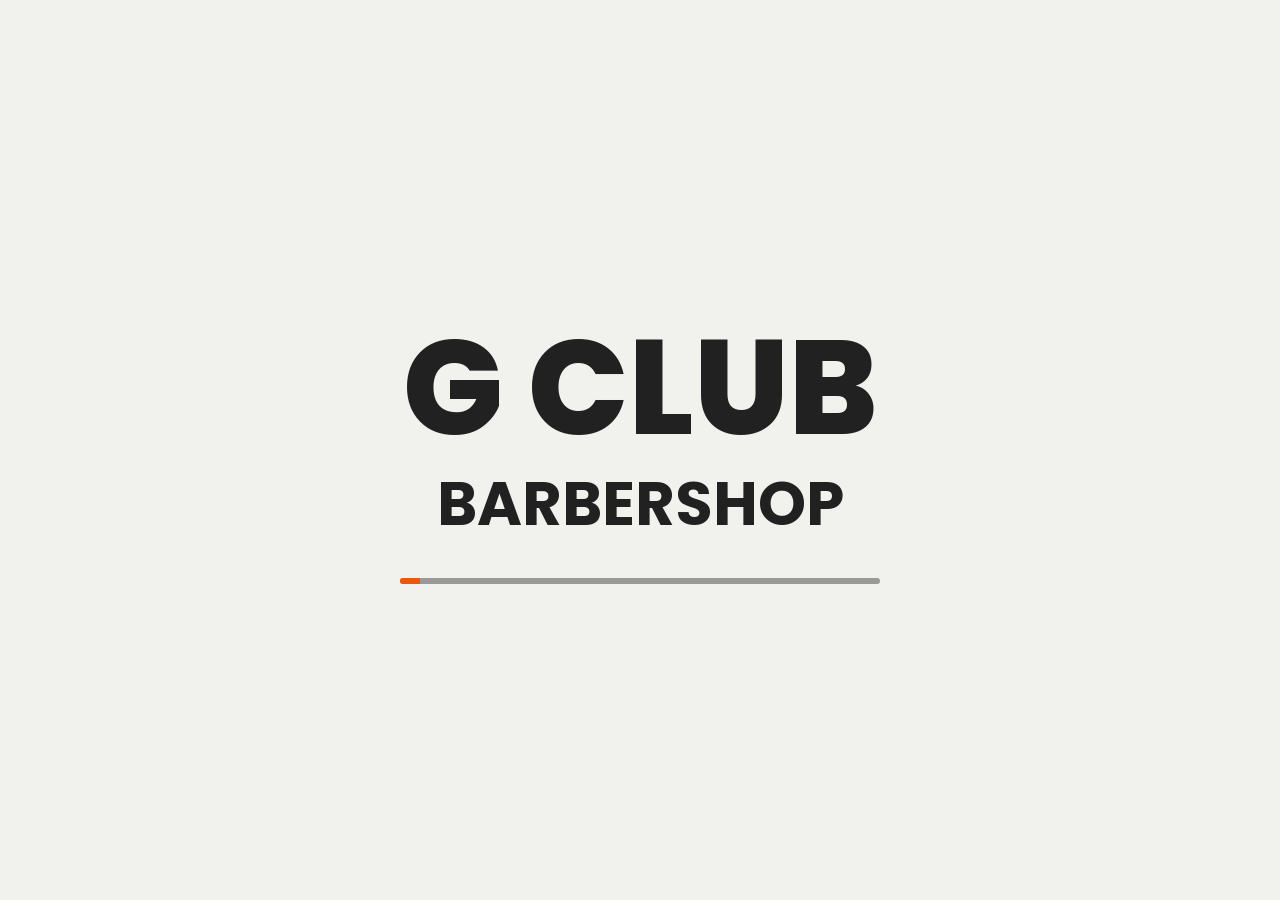
==== commit e36a7c6f: "added colin fix - btw prev.com. also + Policy page" ====
--- a/index.html
+++ b/index.html
@@ -2,7 +2,7 @@
 <!-- Made in Framer · framer.com ✨ -->
 <!-- Published Sep 25, 2026, 2:07 PM UTC -->
 <html>
-<head><script>(function(){var p=location.pathname;if(p.endsWith("/index.html")){history.replaceState(null,"",p.slice(0,-10))}})()</script><script>(function(){document.addEventListener("click",function(e){if(e.defaultPrevented||e.button!==0||e.metaKey||e.ctrlKey||e.shiftKey||e.altKey)return;var a=e.target&&e.target.closest?e.target.closest("a[href]"):null;if(!a)return;if(a.target&&a.target!=="_self")return;if(a.hasAttribute("download"))return;var href=a.getAttribute("href")||"";if(href.charAt(0)==="#")return;var u;try{u=new URL(a.href,location.href)}catch(err){return}if(u.origin!==location.origin)return;if(u.pathname===location.pathname&&u.hash)return;e.preventDefault();e.stopPropagation();location.assign(u.href)},true)})()</script><script>(function(){var M={"/sites/76bOqTl1kVQYCdHuugUTML/searchIndex-0zqBNAeZ9lOT.json":"assets/framerusercontent.com/sites/76bOqTl1kVQYCdHuugUTML/searchIndex-0zqBNAeZ9lOT.json","/sites/76bOqTl1kVQYCdHuugUTML/searchIndex-FoNm0nLiCo5P.json":"assets/framerusercontent.com/sites/76bOqTl1kVQYCdHuugUTML/searchIndex-FoNm0nLiCo5P.json","/images/R3NdKIUVEqCyAKYeIYrj58kFU.png":"assets/framerusercontent.com/images/R3NdKIUVEqCyAKYeIYrj58kFU.png","/images/WuyF2tHNSJtkew1hN2DHYbKjxRo.png":"assets/framerusercontent.com/images/WuyF2tHNSJtkew1hN2DHYbKjxRo.png","/assets/jSogaVKFeOmVrlCqMMwuxWAIsg.png":"assets/framerusercontent.com/assets/jSogaVKFeOmVrlCqMMwuxWAIsg.png","/third-party-assets/fontshare/wf/VA23FCGWQ2ZGKFEM75LQVBDIR5XCXJI3/V5QYJZB23L2PDOZTWQY5F3I5R2B3UGCD/XUL6BSI7XTIWXDHGTQPLNOWHZU5CTO77.woff2":"assets/framerusercontent.com/third-party-assets/fontshare/wf/VA23FCGWQ2ZGKFEM75LQVBDIR5XCXJI3/V5QYJZB23L2PDOZTWQY5F3I5R2B3UGCD/XUL6BSI7XTIWXDHGTQPLNOWHZU5CTO77.woff2","/third-party-assets/fontshare/wf/G463L6WWJWSX4R6VTEVFCTIXPE3AUDEF/V4JHHUSZMHBPK3DFEHLGTZVXVBHVLZ7P/ND3FIMQYFEQ2VM2WWNXCGGBFYRPR7FMH.woff2":"assets/framerusercontent.com/third-party-assets/fontshare/wf/G463L6WWJWSX4R6VTEVFCTIXPE3AUDEF/V4JHHUSZMHBPK3DFEHLGTZVXVBHVLZ7P/ND3FIMQYFEQ2VM2WWNXCGGBFYRPR7FMH.woff2","/third-party-assets/fontshare/wf/GCE3CQJHNQPET5GTQTXRVLUNQRTTGRYD/PW7XXFU476CRE7KBIKF63THLLGCBMQ4S/IX2APREQD7NDYAG5A6YIV4Q2246OG5XH.woff2":"assets/framerusercontent.com/third-party-assets/fontshare/wf/GCE3CQJHNQPET5GTQTXRVLUNQRTTGRYD/PW7XXFU476CRE7KBIKF63THLLGCBMQ4S/IX2APREQD7NDYAG5A6YIV4Q2246OG5XH.woff2","/third-party-assets/fontshare/wf/SC7QJW6HNT3W42YFCVAWB3GI66BMNCKY/Q4ANQB6YZL7K35IAB3IPAE75W7PRJSDF/3HCNXVAKPOHOEI7LK7TGC54FOZT77SNM.woff2":"assets/framerusercontent.com/third-party-assets/fontshare/wf/SC7QJW6HNT3W42YFCVAWB3GI66BMNCKY/Q4ANQB6YZL7K35IAB3IPAE75W7PRJSDF/3HCNXVAKPOHOEI7LK7TGC54FOZT77SNM.woff2","/third-party-assets/fontshare/wf/EOHGWBZYYKO6R4PWP4S2B3FFWHHBEZN6/UWQLMF4AFWLXCJQCFV3WRVYC77KZXPRB/FYG6OCH7XOLUUSZTIZE65ATBZWF623O4.woff2":"assets/framerusercontent.com/third-party-assets/fontshare/wf/EOHGWBZYYKO6R4PWP4S2B3FFWHHBEZN6/UWQLMF4AFWLXCJQCFV3WRVYC77KZXPRB/FYG6OCH7XOLUUSZTIZE65ATBZWF623O4.woff2","/third-party-assets/fontshare/wf/22GWRXQXMICIWABQXFWKIWZIILKO5JDJ/2BBKMSVLV5CSDOZ7HEEECOTKPOVVJOC3/RNFY4UJD36462ZMGEIC5I7KNE73BPOAU.woff2":"assets/framerusercontent.com/third-party-assets/fontshare/wf/22GWRXQXMICIWABQXFWKIWZIILKO5JDJ/2BBKMSVLV5CSDOZ7HEEECOTKPOVVJOC3/RNFY4UJD36462ZMGEIC5I7KNE73BPOAU.woff2","/third-party-assets/fontshare/wf/NC2MP33RO4WQTSTEEAWBJLAEXNCNEQVF/7F4U3COKLHQH4WUH3AXPC7N4UELEWJQN/JMWNCAGBH3TLANIVQPVABVAVNV5QERTH.woff2":"assets/framerusercontent.com/third-party-assets/fontshare/wf/NC2MP33RO4WQTSTEEAWBJLAEXNCNEQVF/7F4U3COKLHQH4WUH3AXPC7N4UELEWJQN/JMWNCAGBH3TLANIVQPVABVAVNV5QERTH.woff2","/third-party-assets/fontshare/wf/FE5DMCVO7676XBZO76R6BBLVYNJTAGNN/ZSUXML62VYR72Y4ABFYVQUJXTHDK7YJ2/LIFXYPK76URT3NB4B4JNO3Y23DJLOWJ3.woff2":"assets/framerusercontent.com/third-party-assets/fontshare/wf/FE5DMCVO7676XBZO76R6BBLVYNJTAGNN/ZSUXML62VYR72Y4ABFYVQUJXTHDK7YJ2/LIFXYPK76URT3NB4B4JNO3Y23DJLOWJ3.woff2","/third-party-assets/fontshare/wf/4IOO6HE2KP5VJDPCI2J2DVDL6ZKR7GOP/UTF7AFH75PMBFZU74BYTKFURR2UL3DCD/LXEOV3VUZC34RH6VVI7IJSPR3H2TTV7E.woff2":"assets/framerusercontent.com/third-party-assets/fontshare/wf/4IOO6HE2KP5VJDPCI2J2DVDL6ZKR7GOP/UTF7AFH75PMBFZU74BYTKFURR2UL3DCD/LXEOV3VUZC34RH6VVI7IJSPR3H2TTV7E.woff2","/third-party-assets/fontshare/wf/VFWWGUTNL437C3QWVLC54JOVJ24GGKIH/6OQK23X3DSJXVGNYTE36QFJ6LWMS7Y5F/3OAWBZES3QMLRBWJMVYZ2WT7DYVPWLYG.woff2":"assets/framerusercontent.com/third-party-assets/fontshare/wf/VFWWGUTNL437C3QWVLC54JOVJ24GGKIH/6OQK23X3DSJXVGNYTE36QFJ6LWMS7Y5F/3OAWBZES3QMLRBWJMVYZ2WT7DYVPWLYG.woff2","/third-party-assets/fontshare/wf/2PWH5ACYHQEXIHGDLY5OWYMAC3F65AK5/OD6JOLYDRZZOKZGAPOMF7QEWPC5DTZS6/F5IVXJVPQ2DIFNG5HQZ7NI5VG7P7VDLV.woff2":"assets/framerusercontent.com/third-party-assets/fontshare/wf/2PWH5ACYHQEXIHGDLY5OWYMAC3F65AK5/OD6JOLYDRZZOKZGAPOMF7QEWPC5DTZS6/F5IVXJVPQ2DIFNG5HQZ7NI5VG7P7VDLV.woff2","/third-party-assets/fontshare/wf/ILYTFCIBYFKNUGPGWYAZTJELAKCNDB4J/ZWI5FNCSXZSHCZV63OJRI232MGUFDP4X/NXLZOJGFSJQ6MBNFMQQS5KVIKGSXHCST.woff2":"assets/framerusercontent.com/third-party-assets/fontshare/wf/ILYTFCIBYFKNUGPGWYAZTJELAKCNDB4J/ZWI5FNCSXZSHCZV63OJRI232MGUFDP4X/NXLZOJGFSJQ6MBNFMQQS5KVIKGSXHCST.woff2","/assets/5vvr9Vy74if2I6bQbJvbw7SY1pQ.woff2":"assets/framerusercontent.com/assets/5vvr9Vy74if2I6bQbJvbw7SY1pQ.woff2","/assets/EOr0mi4hNtlgWNn9if640EZzXCo.woff2":"assets/framerusercontent.com/assets/EOr0mi4hNtlgWNn9if640EZzXCo.woff2","/assets/Y9k9QrlZAqio88Klkmbd8VoMQc.woff2":"assets/framerusercontent.com/assets/Y9k9QrlZAqio88Klkmbd8VoMQc.woff2","/assets/OYrD2tBIBPvoJXiIHnLoOXnY9M.woff2":"assets/framerusercontent.com/assets/OYrD2tBIBPvoJXiIHnLoOXnY9M.woff2","/assets/JeYwfuaPfZHQhEG8U5gtPDZ7WQ.woff2":"assets/framerusercontent.com/assets/JeYwfuaPfZHQhEG8U5gtPDZ7WQ.woff2","/assets/GrgcKwrN6d3Uz8EwcLHZxwEfC4.woff2":"assets/framerusercontent.com/assets/GrgcKwrN6d3Uz8EwcLHZxwEfC4.woff2","/assets/b6Y37FthZeALduNqHicBT6FutY.woff2":"assets/framerusercontent.com/assets/b6Y37FthZeALduNqHicBT6FutY.woff2","/images/6mcf62RlDfRfU61Yg5vb2pefpi4.png?width=256&height=256":"assets/framerusercontent.com/images/6mcf62RlDfRfU61Yg5vb2pefpi4.1uwccuf.png","/images/oCa4Kn8GsEYVI8VdLGY7LSf1sw.png?scale-down-to=512&width=1024&height=943":"assets/framerusercontent.com/images/oCa4Kn8GsEYVI8VdLGY7LSf1sw.0qqjhmu.png","/images/oCa4Kn8GsEYVI8VdLGY7LSf1sw.png?width=1024&height=943":"assets/framerusercontent.com/images/oCa4Kn8GsEYVI8VdLGY7LSf1sw.0cbx74o.png","/images/vDkftOkySY6bd3S7sj7I0ruAEk.png?scale-down-to=512&width=1122&height=1064":"assets/framerusercontent.com/images/vDkftOkySY6bd3S7sj7I0ruAEk.03ndzrq.png","/images/vDkftOkySY6bd3S7sj7I0ruAEk.png?scale-down-to=1024&width=1122&height=1064":"assets/framerusercontent.com/images/vDkftOkySY6bd3S7sj7I0ruAEk.0snu063.png","/images/vDkftOkySY6bd3S7sj7I0ruAEk.png?width=1122&height=1064":"assets/framerusercontent.com/images/vDkftOkySY6bd3S7sj7I0ruAEk.01g7s9k.png","/images/mzSjvTRF4n32fLQ4KG3LaeXeOI.png?scale-down-to=1024&width=1122&height=1127":"assets/framerusercontent.com/images/mzSjvTRF4n32fLQ4KG3LaeXeOI.1xh4069.png","/images/mzSjvTRF4n32fLQ4KG3LaeXeOI.png?width=1122&height=1127":"assets/framerusercontent.com/images/mzSjvTRF4n32fLQ4KG3LaeXeOI.1rhmqpi.png","/images/JQJBOT43WH0ppxXHwVJM6m02i8.png?width=732&height=773":"assets/framerusercontent.com/images/JQJBOT43WH0ppxXHwVJM6m02i8.08nuvg6.png","/images/diSnvqomxlBgaNxxlKWHjXPRkUQ.png?width=703&height=792":"assets/framerusercontent.com/images/diSnvqomxlBgaNxxlKWHjXPRkUQ.04a6t6j.png","/images/E8YfpyzTpXjWQBydnNzGNEwyB1o.jpg?scale-down-to=512&width=1280&height=960":"assets/framerusercontent.com/images/E8YfpyzTpXjWQBydnNzGNEwyB1o.0wa0cmp.jpg","/images/E8YfpyzTpXjWQBydnNzGNEwyB1o.jpg?scale-down-to=1024&width=1280&height=960":"assets/framerusercontent.com/images/E8YfpyzTpXjWQBydnNzGNEwyB1o.1470om2.jpg","/images/E8YfpyzTpXjWQBydnNzGNEwyB1o.jpg?width=1280&height=960":"assets/framerusercontent.com/images/E8YfpyzTpXjWQBydnNzGNEwyB1o.05pum4z.jpg","/images/540HvqR350W0fskZK8UvhRYUDM.png?width=452&height=636":"assets/framerusercontent.com/images/540HvqR350W0fskZK8UvhRYUDM.1sffsd7.png","/images/2mJgX5882KJKBa7hBnvF3tt7L0.jpg?scale-down-to=1024&width=1023&height=1280":"assets/framerusercontent.com/images/2mJgX5882KJKBa7hBnvF3tt7L0.1fhuifj.jpg","/images/2mJgX5882KJKBa7hBnvF3tt7L0.jpg?width=1023&height=1280":"assets/framerusercontent.com/images/2mJgX5882KJKBa7hBnvF3tt7L0.0o8pcko.jpg","/images/dfH8YsAyCgzCYqA4tYl7ac0tayE.jpg?scale-down-to=1024&width=720&height=1280":"assets/framerusercontent.com/images/dfH8YsAyCgzCYqA4tYl7ac0tayE.01f4o3q.jpg","/images/dfH8YsAyCgzCYqA4tYl7ac0tayE.jpg?width=720&height=1280":"assets/framerusercontent.com/images/dfH8YsAyCgzCYqA4tYl7ac0tayE.0puofo3.jpg","/images/7ZgRIQohPffOcAKA5OlLIPUk.png?scale-down-to=512&width=695&height=648":"assets/framerusercontent.com/images/7ZgRIQohPffOcAKA5OlLIPUk.1i3zh1x.png","/images/7ZgRIQohPffOcAKA5OlLIPUk.png?width=695&height=648":"assets/framerusercontent.com/images/7ZgRIQohPffOcAKA5OlLIPUk.18h571v.png","/images/7VKJlTc6OGpOFTHRLMX6Swgw.png?scale-down-to=512&width=827&height=747":"assets/framerusercontent.com/images/7VKJlTc6OGpOFTHRLMX6Swgw.10rxczu.png","/images/7VKJlTc6OGpOFTHRLMX6Swgw.png?width=827&height=747":"assets/framerusercontent.com/images/7VKJlTc6OGpOFTHRLMX6Swgw.050p38o.png","/images/8SAJeqUDKDZGggOLD6d6eQ8CeA.jpg?scale-down-to=1024&width=960&height=1280":"assets/framerusercontent.com/images/8SAJeqUDKDZGggOLD6d6eQ8CeA.0z6lza4.jpg","/images/8SAJeqUDKDZGggOLD6d6eQ8CeA.jpg?width=960&height=1280":"assets/framerusercontent.com/images/8SAJeqUDKDZGggOLD6d6eQ8CeA.18eus6t.jpg","/images/tUbtk405AO6IvzkiKT7TWWLaJI.png?width=596&height=697":"assets/framerusercontent.com/images/tUbtk405AO6IvzkiKT7TWWLaJI.0wqjp1r.png","/images/JfqC2AdBjZc3rKzSq9gjS6lk2uc.png?width=695&height=751":"assets/framerusercontent.com/images/JfqC2AdBjZc3rKzSq9gjS6lk2uc.0cyloeu.png","/images/pfHzdGST9q5veFFLazws15LTww.png?width=553&height=757":"assets/framerusercontent.com/images/pfHzdGST9q5veFFLazws15LTww.04w1o1h.png","/images/ZSdz1KlLd74De5wFoyHcJD7vPY.png?width=567&height=741":"assets/framerusercontent.com/images/ZSdz1KlLd74De5wFoyHcJD7vPY.0mpxptf.png","/images/2EGfeeOl1l4UfsAdj6K8xeIXX8Y.png?width=698&height=722":"assets/framerusercontent.com/images/2EGfeeOl1l4UfsAdj6K8xeIXX8Y.0brbtf5.png","/images/Yrx23fl1Kg74v4KtYvDIPA98t8U.png?width=715&height=722":"assets/framerusercontent.com/images/Yrx23fl1Kg74v4KtYvDIPA98t8U.1tdbye1.png","/images/bZ6SZWWp53RHtgQoi6fPBDMYX0.png?width=735&height=750":"assets/framerusercontent.com/images/bZ6SZWWp53RHtgQoi6fPBDMYX0.0aonzya.png","/images/2R1U4IFqMPk60TOAWsxhiug99s0.png?scale-down-to=512&width=960&height=672":"assets/framerusercontent.com/images/2R1U4IFqMPk60TOAWsxhiug99s0.039r4vz.png","/images/2R1U4IFqMPk60TOAWsxhiug99s0.png?width=960&height=672":"assets/framerusercontent.com/images/2R1U4IFqMPk60TOAWsxhiug99s0.1qezyk5.png","/images/CQ3kKt4otP72THmOIkGPusIbyhI.jpg?scale-down-to=512&width=1280&height=960":"assets/framerusercontent.com/images/CQ3kKt4otP72THmOIkGPusIbyhI.0wa0cmp.jpg","/images/CQ3kKt4otP72THmOIkGPusIbyhI.jpg?scale-down-to=1024&width=1280&height=960":"assets/framerusercontent.com/images/CQ3kKt4otP72THmOIkGPusIbyhI.1470om2.jpg","/images/CQ3kKt4otP72THmOIkGPusIbyhI.jpg?width=1280&height=960":"assets/framerusercontent.com/images/CQ3kKt4otP72THmOIkGPusIbyhI.05pum4z.jpg","/sites/76bOqTl1kVQYCdHuugUTML/rolldown-runtime.Dh6celcD.mjs":"assets/framerusercontent.com/sites/76bOqTl1kVQYCdHuugUTML/rolldown-runtime.Dh6celcD.mjs","/sites/76bOqTl1kVQYCdHuugUTML/react.D20wc1Tc.mjs":"assets/framerusercontent.com/sites/76bOqTl1kVQYCdHuugUTML/react.D20wc1Tc.mjs","/sites/76bOqTl1kVQYCdHuugUTML/framer.NhBOr4_-.mjs":"assets/framerusercontent.com/sites/76bOqTl1kVQYCdHuugUTML/framer.NhBOr4_-.mjs","/sites/76bOqTl1kVQYCdHuugUTML/motion.BfOq7wGH.mjs":"assets/framerusercontent.com/sites/76bOqTl1kVQYCdHuugUTML/motion.BfOq7wGH.mjs","/sites/76bOqTl1kVQYCdHuugUTML/shared-lib.WuP59GrZ.mjs":"assets/framerusercontent.com/sites/76bOqTl1kVQYCdHuugUTML/shared-lib.WuP59GrZ.mjs","/sites/76bOqTl1kVQYCdHuugUTML/s4EEesPTCjF1Tbc5ynmmUxZB3uJ9AL-Zi4K8vyI33jw.fROJwGFx.mjs":"assets/framerusercontent.com/sites/76bOqTl1kVQYCdHuugUTML/s4EEesPTCjF1Tbc5ynmmUxZB3uJ9AL-Zi4K8vyI33jw.fROJwGFx.mjs","/sites/76bOqTl1kVQYCdHuugUTML/script_main.BGXIIlKL.mjs":"assets/framerusercontent.com/sites/76bOqTl1kVQYCdHuugUTML/script_main.BGXIIlKL.mjs","/third-party-assets/fontshare/":"assets/framerusercontent.com/third-party-assets/fontshare/index","/sites/76bOqTl1kVQYCdHuugUTML/google-YSYBFRE6.BZ57zP5h.mjs":"assets/framerusercontent.com/sites/76bOqTl1kVQYCdHuugUTML/google-YSYBFRE6.BZ57zP5h.mjs","/sites/76bOqTl1kVQYCdHuugUTML/fontshare-TIA7QUPT.CjCmvCKY.mjs":"assets/framerusercontent.com/sites/76bOqTl1kVQYCdHuugUTML/fontshare-TIA7QUPT.CjCmvCKY.mjs","/sites/76bOqTl1kVQYCdHuugUTML/google-H6SFY4F5.5HW9yzMR.mjs":"assets/framerusercontent.com/sites/76bOqTl1kVQYCdHuugUTML/google-H6SFY4F5.5HW9yzMR.mjs","/sites/76bOqTl1kVQYCdHuugUTML/fontshare-PZLWRK4B.CuFl42Lb.mjs":"assets/framerusercontent.com/sites/76bOqTl1kVQYCdHuugUTML/fontshare-PZLWRK4B.CuFl42Lb.mjs","/sites/76bOqTl1kVQYCdHuugUTML/framer-font-RD2SUPQH.BV4yRwNx.mjs":"assets/framerusercontent.com/sites/76bOqTl1kVQYCdHuugUTML/framer-font-RD2SUPQH.BV4yRwNx.mjs","/sites/76bOqTl1kVQYCdHuugUTML/google-EGNT223R.4Zga1324.mjs":"assets/framerusercontent.com/sites/76bOqTl1kVQYCdHuugUTML/google-EGNT223R.4Zga1324.mjs","/sites/76bOqTl1kVQYCdHuugUTML/fontshare-SXU5BGFE.DwUZJPwH.mjs":"assets/framerusercontent.com/sites/76bOqTl1kVQYCdHuugUTML/fontshare-SXU5BGFE.DwUZJPwH.mjs","/sites/76bOqTl1kVQYCdHuugUTML/S_1I59yxKUUHML7aqgXvGjPXgjUhy2HCvMgyshRiYhA.DOjdYXVY.mjs":"assets/framerusercontent.com/sites/76bOqTl1kVQYCdHuugUTML/S_1I59yxKUUHML7aqgXvGjPXgjUhy2HCvMgyshRiYhA.DOjdYXVY.mjs","/images/sGyptxhoeQpgOOGkFhFSVYygkU.jpg?width=1023&height=1280":"assets/framerusercontent.com/images/sGyptxhoeQpgOOGkFhFSVYygkU.0o8pcko.jpg","/images/sGyptxhoeQpgOOGkFhFSVYygkU.jpg?scale-down-to=1024&width=1023&height=1280":"assets/framerusercontent.com/images/sGyptxhoeQpgOOGkFhFSVYygkU.1fhuifj.jpg","/assets/R3NdKIUVEqCyAKYeIYrj58kFU.png":"assets/framerusercontent.com/assets/R3NdKIUVEqCyAKYeIYrj58kFU.png","/assets/HNMo9789pv0PIAvSt96IE963o.png":"assets/framerusercontent.com/assets/HNMo9789pv0PIAvSt96IE963o.png","/assets/hyOgCu0Xnghbimh0pE8QTvtt2AU.woff2":"assets/framerusercontent.com/assets/hyOgCu0Xnghbimh0pE8QTvtt2AU.woff2","/assets/NeGmSOXrPBfEFIy5YZeHq17LEDA.woff2":"assets/framerusercontent.com/assets/NeGmSOXrPBfEFIy5YZeHq17LEDA.woff2","/assets/oYaAX5himiTPYuN8vLWnqBbfD2s.woff2":"assets/framerusercontent.com/assets/oYaAX5himiTPYuN8vLWnqBbfD2s.woff2","/assets/lEJLP4R0yuCaMCjSXYHtJw72M.woff2":"assets/framerusercontent.com/assets/lEJLP4R0yuCaMCjSXYHtJw72M.woff2","/assets/cRJyLNuTJR5jbyKzGi33wU9cqIQ.woff2":"assets/framerusercontent.com/assets/cRJyLNuTJR5jbyKzGi33wU9cqIQ.woff2","/assets/1ZFS7N918ojhhd0nQWdj3jz4w.woff2":"assets/framerusercontent.com/assets/1ZFS7N918ojhhd0nQWdj3jz4w.woff2","/assets/A0Wcc7NgXMjUuFdquHDrIZpzZw0.woff2":"assets/framerusercontent.com/assets/A0Wcc7NgXMjUuFdquHDrIZpzZw0.woff2","/assets/5A3Ce6C9YYmCjpQx9M4inSaKU.woff2":"assets/framerusercontent.com/assets/5A3Ce6C9YYmCjpQx9M4inSaKU.woff2","/assets/Qx95Xyt0Ka3SGhinnbXIGpEIyP4.woff2":"assets/framerusercontent.com/assets/Qx95Xyt0Ka3SGhinnbXIGpEIyP4.woff2","/assets/6mJuEAguuIuMog10gGvH5d3cl8.woff2":"assets/framerusercontent.com/assets/6mJuEAguuIuMog10gGvH5d3cl8.woff2","/assets/xYYWaj7wCU5zSQH0eXvSaS19wo.woff2":"assets/framerusercontent.com/assets/xYYWaj7wCU5zSQH0eXvSaS19wo.woff2","/assets/otTaNuNpVK4RbdlT7zDDdKvQBA.woff2":"assets/framerusercontent.com/assets/otTaNuNpVK4RbdlT7zDDdKvQBA.woff2","/assets/d3tHnaQIAeqiE5hGcRw4mmgWYU.woff2":"assets/framerusercontent.com/assets/d3tHnaQIAeqiE5hGcRw4mmgWYU.woff2","/assets/DolVirEGb34pEXEp8t8FQBSK4.woff2":"assets/framerusercontent.com/assets/DolVirEGb34pEXEp8t8FQBSK4.woff2","/chunk-BAHUFDKX.mjs":"assets/app.framerstatic.com/chunk-BAHUFDKX.mjs","/chunk-YRQ7G4QH.mjs":"assets/app.framerstatic.com/chunk-YRQ7G4QH.mjs","/chunk-6W2K2MOG.mjs":"assets/app.framerstatic.com/chunk-6W2K2MOG.mjs","/chunk-WLHSDIGQ.mjs":"assets/app.framerstatic.com/chunk-WLHSDIGQ.mjs","/chunk-WOEOGJ2W.mjs":"assets/app.framerstatic.com/chunk-WOEOGJ2W.mjs","/editorbar.YHTYDPMP.mjs":"assets/app.framerstatic.com/editorbar.YHTYDPMP.mjs","/editorbar.KKERRTR7.css":"assets/app.framerstatic.com/editorbar.KKERRTR7.css","/EditButton-JSBAOQB4.mjs":"assets/app.framerstatic.com/EditButton-JSBAOQB4.mjs","/render-W7K4STIW.mjs":"assets/app.framerstatic.com/render-W7K4STIW.mjs","/chunk-4G7VTL2P.mjs":"assets/app.framerstatic.com/chunk-4G7VTL2P.mjs","/chunk-VDHOCQOY.mjs":"assets/app.framerstatic.com/chunk-VDHOCQOY.mjs","/chunk-E3YBISDV.mjs":"assets/app.framerstatic.com/chunk-E3YBISDV.mjs","/chunk-N6KWK77K.mjs":"assets/app.framerstatic.com/chunk-N6KWK77K.mjs","/chunk-723UVDHC.mjs":"assets/app.framerstatic.com/chunk-723UVDHC.mjs","/chunk-RCEKKZ6W.mjs":"assets/app.framerstatic.com/chunk-RCEKKZ6W.mjs","/chunk-D3BIVQHH.mjs":"assets/app.framerstatic.com/chunk-D3BIVQHH.mjs","/chunk-45E326N6.mjs":"assets/app.framerstatic.com/chunk-45E326N6.mjs","/chunk-XVVZPGXK.mjs":"assets/app.framerstatic.com/chunk-XVVZPGXK.mjs","/chunk-UNTH6S73.mjs":"assets/app.framerstatic.com/chunk-UNTH6S73.mjs","/chunk-FIJLBKPU.mjs":"assets/app.framerstatic.com/chunk-FIJLBKPU.mjs","/chunk-SCCCCPCG.mjs":"assets/app.framerstatic.com/chunk-SCCCCPCG.mjs","/chunk-N73KYM5R.mjs":"assets/app.framerstatic.com/chunk-N73KYM5R.mjs","/chunk-2ZKOEO32.mjs":"assets/app.framerstatic.com/chunk-2ZKOEO32.mjs","/chunk-E4IQQA6Q.mjs":"assets/app.framerstatic.com/chunk-E4IQQA6Q.mjs","/chunk-5DEU3X5O.mjs":"assets/app.framerstatic.com/chunk-5DEU3X5O.mjs","/chunk-XUC3V4BL.mjs":"assets/app.framerstatic.com/chunk-XUC3V4BL.mjs","/chunk-FLCJKSVU.mjs":"assets/app.framerstatic.com/chunk-FLCJKSVU.mjs","/chunk-CQFDQWO5.mjs":"assets/app.framerstatic.com/chunk-CQFDQWO5.mjs","/chunk-JDP24BMG.mjs":"assets/app.framerstatic.com/chunk-JDP24BMG.mjs","/chunk-V3C5CSFI.mjs":"assets/app.framerstatic.com/chunk-V3C5CSFI.mjs","/chunk-5U4SUQEI.mjs":"assets/app.framerstatic.com/chunk-5U4SUQEI.mjs","/chunk-D7OZX653.mjs":"assets/app.framerstatic.com/chunk-D7OZX653.mjs","/chunk-ITG6VVCL.mjs":"assets/app.framerstatic.com/chunk-ITG6VVCL.mjs","/chunk-PKXOFWIP.mjs":"assets/app.framerstatic.com/chunk-PKXOFWIP.mjs","/chunk-SPWSWTND.mjs":"assets/app.framerstatic.com/chunk-SPWSWTND.mjs","/chunk-PI4LEFBH.mjs":"assets/app.framerstatic.com/chunk-PI4LEFBH.mjs","/chunk-XXHSHJNT.mjs":"assets/app.framerstatic.com/chunk-XXHSHJNT.mjs","/chunk-TMZ32JG5.mjs":"assets/app.framerstatic.com/chunk-TMZ32JG5.mjs","/chunk-SAZULEG5.mjs":"assets/app.framerstatic.com/chunk-SAZULEG5.mjs","/chunk-FDUIFNYC.mjs":"assets/app.framerstatic.com/chunk-FDUIFNYC.mjs","/chunk-OPGGIOOR.mjs":"assets/app.framerstatic.com/chunk-OPGGIOOR.mjs","/chunk-Q652OIYH.mjs":"assets/app.framerstatic.com/chunk-Q652OIYH.mjs","/chunk-EZMDKA7N.mjs":"assets/app.framerstatic.com/chunk-EZMDKA7N.mjs","/chunk-EINTCQYT.mjs":"assets/app.framerstatic.com/chunk-EINTCQYT.mjs","/chunk-CTLDYHTX.mjs":"assets/app.framerstatic.com/chunk-CTLDYHTX.mjs","/chunk-SPYOA764.mjs":"assets/app.framerstatic.com/chunk-SPYOA764.mjs","/chunk-73DCT4FW.mjs":"assets/app.framerstatic.com/chunk-73DCT4FW.mjs","/chunk-7YBYSCDV.mjs":"assets/app.framerstatic.com/chunk-7YBYSCDV.mjs","/chunk-DYYXI5EY.mjs":"assets/app.framerstatic.com/chunk-DYYXI5EY.mjs","/chunk-VBCXFFMV.mjs":"assets/app.framerstatic.com/chunk-VBCXFFMV.mjs","/chunk-3NPVNA2V.mjs":"assets/app.framerstatic.com/chunk-3NPVNA2V.mjs","/chunk-F77TL2CK.mjs":"assets/app.framerstatic.com/chunk-F77TL2CK.mjs","/chunk-ZHEXTBMH.mjs":"assets/app.framerstatic.com/chunk-ZHEXTBMH.mjs","/chunk-KAFMYPLT.mjs":"assets/app.framerstatic.com/chunk-KAFMYPLT.mjs","/chunk-UYIYJ4FN.mjs":"assets/app.framerstatic.com/chunk-UYIYJ4FN.mjs","/chunk-AYYBTPZU.mjs":"assets/app.framerstatic.com/chunk-AYYBTPZU.mjs","/chunk-DPOXHEAJ.mjs":"assets/app.framerstatic.com/chunk-DPOXHEAJ.mjs","/chunk-OAY6IFKM.mjs":"assets/app.framerstatic.com/chunk-OAY6IFKM.mjs","/chunk-6RJBSPW4.mjs":"assets/app.framerstatic.com/chunk-6RJBSPW4.mjs","/chunk-FINZVWQZ.mjs":"assets/app.framerstatic.com/chunk-FINZVWQZ.mjs","/chunk-2TDYTTQ7.mjs":"assets/app.framerstatic.com/chunk-2TDYTTQ7.mjs","/chunk-A4JL4ZVT.mjs":"assets/app.framerstatic.com/chunk-A4JL4ZVT.mjs","/chunk-RPZVJJY4.mjs":"assets/app.framerstatic.com/chunk-RPZVJJY4.mjs","/chunk-O4TMLFGY.mjs":"assets/app.framerstatic.com/chunk-O4TMLFGY.mjs","/chunk-L2QYKMOJ.mjs":"assets/app.framerstatic.com/chunk-L2QYKMOJ.mjs","/chunk-YSODPKGE.mjs":"assets/app.framerstatic.com/chunk-YSODPKGE.mjs","/chunk-3NRN5JRB.mjs":"assets/app.framerstatic.com/chunk-3NRN5JRB.mjs","/chunk-2XPBDQIU.mjs":"assets/app.framerstatic.com/chunk-2XPBDQIU.mjs","/chunk-FENFGJIW.mjs":"assets/app.framerstatic.com/chunk-FENFGJIW.mjs","/chunk-HQMZV6DP.mjs":"assets/app.framerstatic.com/chunk-HQMZV6DP.mjs","/chunk-37LRUORR.mjs":"assets/app.framerstatic.com/chunk-37LRUORR.mjs","/chunk-SR2NVY3J.mjs":"assets/app.framerstatic.com/chunk-SR2NVY3J.mjs","/chunk-5Y36GTP3.mjs":"assets/app.framerstatic.com/chunk-5Y36GTP3.mjs","/chunk-YGN7H5WF.mjs":"assets/app.framerstatic.com/chunk-YGN7H5WF.mjs","/chunk-WFBCHK4S.mjs":"assets/app.framerstatic.com/chunk-WFBCHK4S.mjs","/chunk-EFJO7WFE.mjs":"assets/app.framerstatic.com/chunk-EFJO7WFE.mjs","/chunk-N2DJHBJE.mjs":"assets/app.framerstatic.com/chunk-N2DJHBJE.mjs","/chunk-XFC6OVIX.mjs":"assets/app.framerstatic.com/chunk-XFC6OVIX.mjs","/chunk-MYSAMYRY.mjs":"assets/app.framerstatic.com/chunk-MYSAMYRY.mjs","/chunk-IM3AEEPV.mjs":"assets/app.framerstatic.com/chunk-IM3AEEPV.mjs","/chunk-XNZRDAH2.mjs":"assets/app.framerstatic.com/chunk-XNZRDAH2.mjs","/chunk-ZRYKVWJA.mjs":"assets/app.framerstatic.com/chunk-ZRYKVWJA.mjs","/chunk-RSC5SDR7.mjs":"assets/app.framerstatic.com/chunk-RSC5SDR7.mjs","/chunk-SFAGFBDE.mjs":"assets/app.framerstatic.com/chunk-SFAGFBDE.mjs","/chunk-2Z4UPA7G.mjs":"assets/app.framerstatic.com/chunk-2Z4UPA7G.mjs","/chunk-D3SZBJZX.mjs":"assets/app.framerstatic.com/chunk-D3SZBJZX.mjs","/chunk-KS4A5PAX.mjs":"assets/app.framerstatic.com/chunk-KS4A5PAX.mjs","/chunk-2XVRQU4X.mjs":"assets/app.framerstatic.com/chunk-2XVRQU4X.mjs","/chunk-HVIGFCO2.mjs":"assets/app.framerstatic.com/chunk-HVIGFCO2.mjs","/chunk-VL36AUXC.mjs":"assets/app.framerstatic.com/chunk-VL36AUXC.mjs","/chunk-BJIVG5HO.mjs":"assets/app.framerstatic.com/chunk-BJIVG5HO.mjs","/chunk-FUMDHGSM.mjs":"assets/app.framerstatic.com/chunk-FUMDHGSM.mjs","/chunk-OKVNW5MA.mjs":"assets/app.framerstatic.com/chunk-OKVNW5MA.mjs","/chunk-2BM47LJQ.mjs":"assets/app.framerstatic.com/chunk-2BM47LJQ.mjs","/chunk-XKZ4VJT6.mjs":"assets/app.framerstatic.com/chunk-XKZ4VJT6.mjs","/chunk-U5UNTVFD.mjs":"assets/app.framerstatic.com/chunk-U5UNTVFD.mjs","/chunk-52CBT3QP.mjs":"assets/app.framerstatic.com/chunk-52CBT3QP.mjs","/chunk-OGQCKB6U.mjs":"assets/app.framerstatic.com/chunk-OGQCKB6U.mjs","/chunk-YP76USAW.mjs":"assets/app.framerstatic.com/chunk-YP76USAW.mjs","/chunk-VNAJ22F5.mjs":"assets/app.framerstatic.com/chunk-VNAJ22F5.mjs","/chunk-7AUGB2CM.mjs":"assets/app.framerstatic.com/chunk-7AUGB2CM.mjs","/chunk-QJCLAWQV.mjs":"assets/app.framerstatic.com/chunk-QJCLAWQV.mjs","/chunk-6CBZ22YE.mjs":"assets/app.framerstatic.com/chunk-6CBZ22YE.mjs","/chunk-YY75G3LC.mjs":"assets/app.framerstatic.com/chunk-YY75G3LC.mjs","/chunk-CYUZ3SA5.mjs":"assets/app.framerstatic.com/chunk-CYUZ3SA5.mjs","/chunk-SOOJ7RTH.mjs":"assets/app.framerstatic.com/chunk-SOOJ7RTH.mjs","/chunk-MZHK4JKH.mjs":"assets/app.framerstatic.com/chunk-MZHK4JKH.mjs","/chunk-EX7IBLSL.mjs":"assets/app.framerstatic.com/chunk-EX7IBLSL.mjs","/chunk-47P32JLD.mjs":"assets/app.framerstatic.com/chunk-47P32JLD.mjs","/chunk-N4DB74BN.mjs":"assets/app.framerstatic.com/chunk-N4DB74BN.mjs","/chunk-4WXXSAR6.mjs":"assets/app.framerstatic.com/chunk-4WXXSAR6.mjs","/chunk-D6Z5WEZY.mjs":"assets/app.framerstatic.com/chunk-D6Z5WEZY.mjs","/chunk-S66JHP2B.mjs":"assets/app.framerstatic.com/chunk-S66JHP2B.mjs","/chunk-ROOP4PZM.mjs":"assets/app.framerstatic.com/chunk-ROOP4PZM.mjs","/chunk-K6L5GVTR.mjs":"assets/app.framerstatic.com/chunk-K6L5GVTR.mjs","/chunk-NAURMPXV.mjs":"assets/app.framerstatic.com/chunk-NAURMPXV.mjs","/chunk-WPWSHZF5.mjs":"assets/app.framerstatic.com/chunk-WPWSHZF5.mjs","/chunk-67OCHRYP.mjs":"assets/app.framerstatic.com/chunk-67OCHRYP.mjs","/chunk-VLGNAOWL.mjs":"assets/app.framerstatic.com/chunk-VLGNAOWL.mjs","/chunk-SYL6OKHD.mjs":"assets/app.framerstatic.com/chunk-SYL6OKHD.mjs","/chunk-6SV7P3JH.mjs":"assets/app.framerstatic.com/chunk-6SV7P3JH.mjs","/chunk-E5UQBSKU.mjs":"assets/app.framerstatic.com/chunk-E5UQBSKU.mjs","/chunk-NMYEXLW4.mjs":"assets/app.framerstatic.com/chunk-NMYEXLW4.mjs","/chunk-7ZCOVLUS.mjs":"assets/app.framerstatic.com/chunk-7ZCOVLUS.mjs","/chunk-MSZ2MPO7.mjs":"assets/app.framerstatic.com/chunk-MSZ2MPO7.mjs","/chunk-NKBHLXOY.mjs":"assets/app.framerstatic.com/chunk-NKBHLXOY.mjs","/chunk-POPDNPJQ.mjs":"assets/app.framerstatic.com/chunk-POPDNPJQ.mjs","/chunk-VD6KMVU6.mjs":"assets/app.framerstatic.com/chunk-VD6KMVU6.mjs","/chunk-33SOJHAX.mjs":"assets/app.framerstatic.com/chunk-33SOJHAX.mjs","/chunk-P6Q3LWLD.mjs":"assets/app.framerstatic.com/chunk-P6Q3LWLD.mjs","/chunk-7LRTGYQX.mjs":"assets/app.framerstatic.com/chunk-7LRTGYQX.mjs","/chunk-FABGLDYW.mjs":"assets/app.framerstatic.com/chunk-FABGLDYW.mjs","/chunk-GQN5PSVH.mjs":"assets/app.framerstatic.com/chunk-GQN5PSVH.mjs","/chunk-TS24LVSZ.mjs":"assets/app.framerstatic.com/chunk-TS24LVSZ.mjs","/chunk-FUQZY6JN.mjs":"assets/app.framerstatic.com/chunk-FUQZY6JN.mjs","/chunk-XAXFEYHI.mjs":"assets/app.framerstatic.com/chunk-XAXFEYHI.mjs","/chunk-DWEQS5LX.mjs":"assets/app.framerstatic.com/chunk-DWEQS5LX.mjs","/chunk-AZXT5MI7.mjs":"assets/app.framerstatic.com/chunk-AZXT5MI7.mjs","/chunk-4HRYW54D.mjs":"assets/app.framerstatic.com/chunk-4HRYW54D.mjs","/chunk-HSXSG72K.mjs":"assets/app.framerstatic.com/chunk-HSXSG72K.mjs","/chunk-HAPAFTZO.mjs":"assets/app.framerstatic.com/chunk-HAPAFTZO.mjs","/chunk-L3F7TKHO.mjs":"assets/app.framerstatic.com/chunk-L3F7TKHO.mjs","/chunk-PMA6NK33.mjs":"assets/app.framerstatic.com/chunk-PMA6NK33.mjs","/chunk-TGD6QXFE.mjs":"assets/app.framerstatic.com/chunk-TGD6QXFE.mjs","/chunk-LZJ43SZS.mjs":"assets/app.framerstatic.com/chunk-LZJ43SZS.mjs","/chunk-F3WIGDOL.mjs":"assets/app.framerstatic.com/chunk-F3WIGDOL.mjs","/chunk-XIRXJQX2.mjs":"assets/app.framerstatic.com/chunk-XIRXJQX2.mjs","/chunk-2YYHX6IG.mjs":"assets/app.framerstatic.com/chunk-2YYHX6IG.mjs","/chunk-3PIOJLHR.mjs":"assets/app.framerstatic.com/chunk-3PIOJLHR.mjs","/chunk-5BJJV2XX.mjs":"assets/app.framerstatic.com/chunk-5BJJV2XX.mjs","/chunk-R3RMO3B5.mjs":"assets/app.framerstatic.com/chunk-R3RMO3B5.mjs","/chunk-P5P54LX6.mjs":"assets/app.framerstatic.com/chunk-P5P54LX6.mjs","/chunk-6US2BCGV.mjs":"assets/app.framerstatic.com/chunk-6US2BCGV.mjs","/chunk-B45SUEOE.mjs":"assets/app.framerstatic.com/chunk-B45SUEOE.mjs","/chunk-XNIFBQQE.mjs":"assets/app.framerstatic.com/chunk-XNIFBQQE.mjs","/chunk-3DO2FQVH.mjs":"assets/app.framerstatic.com/chunk-3DO2FQVH.mjs","/chunk-25SLEFRU.mjs":"assets/app.framerstatic.com/chunk-25SLEFRU.mjs","/chunk-ISW56VHA.mjs":"assets/app.framerstatic.com/chunk-ISW56VHA.mjs","/chunk-SJ5ZASSS.mjs":"assets/app.framerstatic.com/chunk-SJ5ZASSS.mjs","/chunk-YS3B4HMG.mjs":"assets/app.framerstatic.com/chunk-YS3B4HMG.mjs","/chunk-7WJ42D6X.mjs":"assets/app.framerstatic.com/chunk-7WJ42D6X.mjs","/chunk-YX57V7JF.mjs":"assets/app.framerstatic.com/chunk-YX57V7JF.mjs","/chunk-3Q7ROSGO.mjs":"assets/app.framerstatic.com/chunk-3Q7ROSGO.mjs","/chunk-GBD3AMAR.mjs":"assets/app.framerstatic.com/chunk-GBD3AMAR.mjs","/chunk-AHBUMA74.mjs":"assets/app.framerstatic.com/chunk-AHBUMA74.mjs","/chunk-MYL546Y2.mjs":"assets/app.framerstatic.com/chunk-MYL546Y2.mjs","/chunk-QFU6OGL3.mjs":"assets/app.framerstatic.com/chunk-QFU6OGL3.mjs","/chunk-Y6KLSMPB.mjs":"assets/app.framerstatic.com/chunk-Y6KLSMPB.mjs","/chunk-WBTAMOXF.mjs":"assets/app.framerstatic.com/chunk-WBTAMOXF.mjs","/chunk-RM2JK3Y4.mjs":"assets/app.framerstatic.com/chunk-RM2JK3Y4.mjs","/chunk-LVTM6NBN.mjs":"assets/app.framerstatic.com/chunk-LVTM6NBN.mjs","/chunk-3PZ6MZCA.mjs":"assets/app.framerstatic.com/chunk-3PZ6MZCA.mjs","/chunk-XD24P57D.mjs":"assets/app.framerstatic.com/chunk-XD24P57D.mjs","/chunk-RNHTTH2C.mjs":"assets/app.framerstatic.com/chunk-RNHTTH2C.mjs","/chunk-GBWZWM2Q.mjs":"assets/app.framerstatic.com/chunk-GBWZWM2Q.mjs","/chunk-REJ2XCEK.mjs":"assets/app.framerstatic.com/chunk-REJ2XCEK.mjs","/chunk-KAWGITFC.mjs":"assets/app.framerstatic.com/chunk-KAWGITFC.mjs","/chunk-24G7FGVN.mjs":"assets/app.framerstatic.com/chunk-24G7FGVN.mjs","/chunk-J3A5W6BK.mjs":"assets/app.framerstatic.com/chunk-J3A5W6BK.mjs","/chunk-WRBBN7SY.mjs":"assets/app.framerstatic.com/chunk-WRBBN7SY.mjs","/chunk-AUNF3KWQ.mjs":"assets/app.framerstatic.com/chunk-AUNF3KWQ.mjs","/chunk-6TFWVVAP.mjs":"assets/app.framerstatic.com/chunk-6TFWVVAP.mjs","/chunk-EKYJNLIX.mjs":"assets/app.framerstatic.com/chunk-EKYJNLIX.mjs","/chunk-QVHG2R47.mjs":"assets/app.framerstatic.com/chunk-QVHG2R47.mjs","/chunk-AYNVEX5D.mjs":"assets/app.framerstatic.com/chunk-AYNVEX5D.mjs","/chunk-WC34TENX.mjs":"assets/app.framerstatic.com/chunk-WC34TENX.mjs","/chunk-2FCXHKEL.mjs":"assets/app.framerstatic.com/chunk-2FCXHKEL.mjs","/chunk-YSP5ZHDJ.mjs":"assets/app.framerstatic.com/chunk-YSP5ZHDJ.mjs","/chunk-LUZ6ND5K.mjs":"assets/app.framerstatic.com/chunk-LUZ6ND5K.mjs","/chunk-UZNETSBG.mjs":"assets/app.framerstatic.com/chunk-UZNETSBG.mjs","/chunk-SWYZG2NI.mjs":"assets/app.framerstatic.com/chunk-SWYZG2NI.mjs","/chunk-EQBCTBZ3.mjs":"assets/app.framerstatic.com/chunk-EQBCTBZ3.mjs","/chunk-LA34HORX.mjs":"assets/app.framerstatic.com/chunk-LA34HORX.mjs","/chunk-MHLEWHOW.mjs":"assets/app.framerstatic.com/chunk-MHLEWHOW.mjs","/chunk-LRJODIAT.mjs":"assets/app.framerstatic.com/chunk-LRJODIAT.mjs","/chunk-7BWPFUCH.mjs":"assets/app.framerstatic.com/chunk-7BWPFUCH.mjs","/chunk-EYMNQYLM.mjs":"assets/app.framerstatic.com/chunk-EYMNQYLM.mjs","/chunk-4JY5UMT2.mjs":"assets/app.framerstatic.com/chunk-4JY5UMT2.mjs","/chunk-EYQVCXHR.mjs":"assets/app.framerstatic.com/chunk-EYQVCXHR.mjs","/chunk-3WKMMIQB.mjs":"assets/app.framerstatic.com/chunk-3WKMMIQB.mjs","/chunk-VHFKZWVR.mjs":"assets/app.framerstatic.com/chunk-VHFKZWVR.mjs","/chunk-VJ7UYMJI.mjs":"assets/app.framerstatic.com/chunk-VJ7UYMJI.mjs","/chunk-IYQGOT7H.mjs":"assets/app.framerstatic.com/chunk-IYQGOT7H.mjs","/chunk-ZA6L5DVI.mjs":"assets/app.framerstatic.com/chunk-ZA6L5DVI.mjs","/chunk-HTIWZWIO.mjs":"assets/app.framerstatic.com/chunk-HTIWZWIO.mjs","/chunk-3OVH26OY.mjs":"assets/app.framerstatic.com/chunk-3OVH26OY.mjs","/chunk-SUC3V7IB.mjs":"assets/app.framerstatic.com/chunk-SUC3V7IB.mjs","/chunk-5TISSQW7.mjs":"assets/app.framerstatic.com/chunk-5TISSQW7.mjs","/chunk-3HBIYPN4.mjs":"assets/app.framerstatic.com/chunk-3HBIYPN4.mjs","/chunk-ESAIMEB7.mjs":"assets/app.framerstatic.com/chunk-ESAIMEB7.mjs","/chunk-VPDJYJ6F.mjs":"assets/app.framerstatic.com/chunk-VPDJYJ6F.mjs","/chunk-5XGI6M6M.mjs":"assets/app.framerstatic.com/chunk-5XGI6M6M.mjs","/chunk-DTSMQR7C.mjs":"assets/app.framerstatic.com/chunk-DTSMQR7C.mjs","/chunk-SJBKDMQK.mjs":"assets/app.framerstatic.com/chunk-SJBKDMQK.mjs","/chunk-DVGL5NQ3.mjs":"assets/app.framerstatic.com/chunk-DVGL5NQ3.mjs","/chunk-MQDP3TYU.mjs":"assets/app.framerstatic.com/chunk-MQDP3TYU.mjs","/chunk-PCBCKFY3.mjs":"assets/app.framerstatic.com/chunk-PCBCKFY3.mjs","/chunk-NDW4C7EE.mjs":"assets/app.framerstatic.com/chunk-NDW4C7EE.mjs","/chunk-UUJZFRP4.mjs":"assets/app.framerstatic.com/chunk-UUJZFRP4.mjs","/chunk-A4MMFDG2.mjs":"assets/app.framerstatic.com/chunk-A4MMFDG2.mjs","/chunk-KA42XYYQ.mjs":"assets/app.framerstatic.com/chunk-KA42XYYQ.mjs","/chunk-62SZD6DZ.mjs":"assets/app.framerstatic.com/chunk-62SZD6DZ.mjs","/chunk-IJ2WWYSI.mjs":"assets/app.framerstatic.com/chunk-IJ2WWYSI.mjs","/chunk-7GKAI4PF.mjs":"assets/app.framerstatic.com/chunk-7GKAI4PF.mjs","/chunk-2VKLUDYB.mjs":"assets/app.framerstatic.com/chunk-2VKLUDYB.mjs","/chunk-EQXTYSGC.mjs":"assets/app.framerstatic.com/chunk-EQXTYSGC.mjs","/chunk-5LAZCKCY.mjs":"assets/app.framerstatic.com/chunk-5LAZCKCY.mjs","/chunk-E537D3S7.mjs":"assets/app.framerstatic.com/chunk-E537D3S7.mjs","/chunk-HKOU3WZ7.mjs":"assets/app.framerstatic.com/chunk-HKOU3WZ7.mjs","/chunk-PACRD7V6.mjs":"assets/app.framerstatic.com/chunk-PACRD7V6.mjs","/chunk-3D2PCFIQ.mjs":"assets/app.framerstatic.com/chunk-3D2PCFIQ.mjs","/chunk-PSVQ2QOT.mjs":"assets/app.framerstatic.com/chunk-PSVQ2QOT.mjs","/dist-RGIYGEZH.mjs":"assets/app.framerstatic.com/dist-RGIYGEZH.mjs","/dist-IMQPB4XU.mjs":"assets/app.framerstatic.com/dist-IMQPB4XU.mjs","/dist-GC4EIWKY.mjs":"assets/app.framerstatic.com/dist-GC4EIWKY.mjs","/dist-ZHV6Q3B7.mjs":"assets/app.framerstatic.com/dist-ZHV6Q3B7.mjs","/dist-NHSTNCH6.mjs":"assets/app.framerstatic.com/dist-NHSTNCH6.mjs","/dist-MGO6KB7C.mjs":"assets/app.framerstatic.com/dist-MGO6KB7C.mjs","/prosemirror-suggest-5E5L5GKQ.mjs":"assets/app.framerstatic.com/prosemirror-suggest-5E5L5GKQ.mjs","/dist-6JFN23NW.mjs":"assets/app.framerstatic.com/dist-6JFN23NW.mjs","/dist-GXEEYVY2.mjs":"assets/app.framerstatic.com/dist-GXEEYVY2.mjs","/castleSDKV3-LKZD72LA.mjs":"assets/app.framerstatic.com/castleSDKV3-LKZD72LA.mjs","/InterVariable.latin-5EYCRJRY.woff2":"assets/app.framerstatic.com/InterVariable.latin-5EYCRJRY.woff2","/chunk-WTCS7MUG.mjs":"assets/app.framerstatic.com/chunk-WTCS7MUG.mjs","/canvas-sandbox-on-page.JZVODN32.css":"assets/app.framerstatic.com/canvas-sandbox-on-page.JZVODN32.css","/chunk-IHZX3X2O.mjs":"assets/app.framerstatic.com/chunk-IHZX3X2O.mjs","/chunk-V5CFU7T4.mjs":"assets/app.framerstatic.com/chunk-V5CFU7T4.mjs","/chunk-7V6M55GX.mjs":"assets/app.framerstatic.com/chunk-7V6M55GX.mjs","/chunk-FBZTULEJ.mjs":"assets/app.framerstatic.com/chunk-FBZTULEJ.mjs","/canvas-sandbox-on-page.EPE7VOJS.mjs":"assets/app.framerstatic.com/canvas-sandbox-on-page.EPE7VOJS.mjs","/chunk-6WUBOTYG.mjs":"assets/app.framerstatic.com/chunk-6WUBOTYG.mjs","/chunk-ABHAING4.mjs":"assets/app.framerstatic.com/chunk-ABHAING4.mjs","/chunk-V7FUNARM.mjs":"assets/app.framerstatic.com/chunk-V7FUNARM.mjs","/chunk-WRXABLPB.mjs":"assets/app.framerstatic.com/chunk-WRXABLPB.mjs","/chunk-TYTUOSIS.mjs":"assets/app.framerstatic.com/chunk-TYTUOSIS.mjs","/chunk-LXFRT36K.mjs":"assets/app.framerstatic.com/chunk-LXFRT36K.mjs"};var P="";var H=["framerusercontent.com","app.framerstatic.com","similar-aside-866706.framer.app"];function hosted(u){for(var i=0;i<H.length;i++){var h=H[i];if(h.charAt(0)==="."){if(u.indexOf(h)!==-1||u.indexOf("//"+h.slice(1))!==-1)return true}else if(u.indexOf(h)!==-1)return true}return false}function fix(u){if(typeof u!=="string"||!hosted(u))return u;try{var x=new URL(u);var k=M[x.pathname+x.search]||M[x.pathname];return k?P+k:u}catch(e){return u}}function fixSet(v){if(typeof v!=="string")return v;return v.split(",").map(function(t){t=t.trim();var i=t.indexOf(" ");return i===-1?fix(t):fix(t.slice(0,i))+t.slice(i)}).join(", ")}var pr=HTMLImageElement.prototype;["src","srcset"].forEach(function(k){var d=Object.getOwnPropertyDescriptor(pr,k);if(!d)return;Object.defineProperty(pr,k,{get:d.get,set:function(v){d.set.call(this,k==="src"?fix(v):fixSet(v))},configurable:true})});var of=window.fetch;function cmsRange(u){if(typeof u!=="string"||u.indexOf(".framercms")===-1)return null;var x;try{x=new URL(u,location.href)}catch(e){return null}if(!/\.framercms$/.test(x.pathname))return null;var m=/[?&]range=(\d+)-(\d+)/.exec(x.search);if(!m)return null;var w=M[x.pathname];if(!w)return null;return of.call(window,P+w).then(function(r){return r.arrayBuffer()}).then(function(b){return new Response(b.slice(+m[1],+m[2]+1),{headers:{"content-type":"application/octet-stream"}})})}if(window.Worker){var OW=window.Worker;window.Worker=function(u,o){try{u=fix(typeof u==="string"?u:String(u))}catch(e){}return new OW(u,o)};window.Worker.prototype=OW.prototype}window.fetch=function(i,o){try{var c=cmsRange(typeof i==="string"?i:(i&&i.url));if(c)return c;if(typeof i==="string")i=fix(i);else if(i&&i.url)i=new Request(fix(i.url),i);}catch(e){}return of.call(this,i,o)};})()</script><script>if("serviceWorker" in navigator){navigator.serviceWorker.register(new URL("/f2c-sw.js",location.origin).href).catch(function(){})}</script><style id="f2c-strip-framer-badge">#__framer-badge-container,.__framer-badge{display:none!important}</style><style id="f2c-strip-template-badge">[data-framer-name*="delete me" i],[name*="delete me" i],[data-framer-name*="remove me" i],[name*="remove me" i],[data-framer-name*="remix button" i],[name*="remix button" i],[data-framer-name*="use for free" i],[name*="use for free" i],[data-framer-name*="buy template" i],[name*="buy template" i],[data-framer-name*="template badge" i],[name*="template badge" i],a[href*="framer.link"],*:has(> a[href*="framer.link"]),a[href*="framer.com/templates"],*:has(> a[href*="framer.com/templates"]){display:none!important}</style>
+<head><script>(function(){var p=location.pathname;if(p.endsWith("/index.html")){history.replaceState(null,"",p.slice(0,-10))}})()</script><script>(function(){document.addEventListener("click",function(e){if(e.defaultPrevented||e.button!==0||e.metaKey||e.ctrlKey||e.shiftKey||e.altKey)return;var a=e.target&&e.target.closest?e.target.closest("a[href]"):null;if(!a)return;if(a.target&&a.target!=="_self")return;if(a.hasAttribute("download"))return;var href=a.getAttribute("href")||"";if(href.charAt(0)==="#")return;var u;try{u=new URL(a.href,location.href)}catch(err){return}if(u.origin!==location.origin)return;if(u.pathname===location.pathname&&u.hash)return;e.preventDefault();e.stopPropagation();location.assign(u.href)},true)})()</script><script>(function(){var M={"/sites/76bOqTl1kVQYCdHuugUTML/searchIndex-0zqBNAeZ9lOT.json":"assets/framerusercontent.com/sites/76bOqTl1kVQYCdHuugUTML/searchIndex-0zqBNAeZ9lOT.json","/sites/76bOqTl1kVQYCdHuugUTML/searchIndex-FoNm0nLiCo5P.json":"assets/framerusercontent.com/sites/76bOqTl1kVQYCdHuugUTML/searchIndex-FoNm0nLiCo5P.json","/images/R3NdKIUVEqCyAKYeIYrj58kFU.png":"assets/framerusercontent.com/images/R3NdKIUVEqCyAKYeIYrj58kFU.png","/images/WuyF2tHNSJtkew1hN2DHYbKjxRo.png":"assets/framerusercontent.com/images/WuyF2tHNSJtkew1hN2DHYbKjxRo.png","/assets/jSogaVKFeOmVrlCqMMwuxWAIsg.png":"assets/framerusercontent.com/assets/jSogaVKFeOmVrlCqMMwuxWAIsg.png","/third-party-assets/fontshare/wf/VA23FCGWQ2ZGKFEM75LQVBDIR5XCXJI3/V5QYJZB23L2PDOZTWQY5F3I5R2B3UGCD/XUL6BSI7XTIWXDHGTQPLNOWHZU5CTO77.woff2":"assets/framerusercontent.com/third-party-assets/fontshare/wf/VA23FCGWQ2ZGKFEM75LQVBDIR5XCXJI3/V5QYJZB23L2PDOZTWQY5F3I5R2B3UGCD/XUL6BSI7XTIWXDHGTQPLNOWHZU5CTO77.woff2","/third-party-assets/fontshare/wf/G463L6WWJWSX4R6VTEVFCTIXPE3AUDEF/V4JHHUSZMHBPK3DFEHLGTZVXVBHVLZ7P/ND3FIMQYFEQ2VM2WWNXCGGBFYRPR7FMH.woff2":"assets/framerusercontent.com/third-party-assets/fontshare/wf/G463L6WWJWSX4R6VTEVFCTIXPE3AUDEF/V4JHHUSZMHBPK3DFEHLGTZVXVBHVLZ7P/ND3FIMQYFEQ2VM2WWNXCGGBFYRPR7FMH.woff2","/third-party-assets/fontshare/wf/GCE3CQJHNQPET5GTQTXRVLUNQRTTGRYD/PW7XXFU476CRE7KBIKF63THLLGCBMQ4S/IX2APREQD7NDYAG5A6YIV4Q2246OG5XH.woff2":"assets/framerusercontent.com/third-party-assets/fontshare/wf/GCE3CQJHNQPET5GTQTXRVLUNQRTTGRYD/PW7XXFU476CRE7KBIKF63THLLGCBMQ4S/IX2APREQD7NDYAG5A6YIV4Q2246OG5XH.woff2","/third-party-assets/fontshare/wf/SC7QJW6HNT3W42YFCVAWB3GI66BMNCKY/Q4ANQB6YZL7K35IAB3IPAE75W7PRJSDF/3HCNXVAKPOHOEI7LK7TGC54FOZT77SNM.woff2":"assets/framerusercontent.com/third-party-assets/fontshare/wf/SC7QJW6HNT3W42YFCVAWB3GI66BMNCKY/Q4ANQB6YZL7K35IAB3IPAE75W7PRJSDF/3HCNXVAKPOHOEI7LK7TGC54FOZT77SNM.woff2","/third-party-assets/fontshare/wf/EOHGWBZYYKO6R4PWP4S2B3FFWHHBEZN6/UWQLMF4AFWLXCJQCFV3WRVYC77KZXPRB/FYG6OCH7XOLUUSZTIZE65ATBZWF623O4.woff2":"assets/framerusercontent.com/third-party-assets/fontshare/wf/EOHGWBZYYKO6R4PWP4S2B3FFWHHBEZN6/UWQLMF4AFWLXCJQCFV3WRVYC77KZXPRB/FYG6OCH7XOLUUSZTIZE65ATBZWF623O4.woff2","/third-party-assets/fontshare/wf/22GWRXQXMICIWABQXFWKIWZIILKO5JDJ/2BBKMSVLV5CSDOZ7HEEECOTKPOVVJOC3/RNFY4UJD36462ZMGEIC5I7KNE73BPOAU.woff2":"assets/framerusercontent.com/third-party-assets/fontshare/wf/22GWRXQXMICIWABQXFWKIWZIILKO5JDJ/2BBKMSVLV5CSDOZ7HEEECOTKPOVVJOC3/RNFY4UJD36462ZMGEIC5I7KNE73BPOAU.woff2","/third-party-assets/fontshare/wf/NC2MP33RO4WQTSTEEAWBJLAEXNCNEQVF/7F4U3COKLHQH4WUH3AXPC7N4UELEWJQN/JMWNCAGBH3TLANIVQPVABVAVNV5QERTH.woff2":"assets/framerusercontent.com/third-party-assets/fontshare/wf/NC2MP33RO4WQTSTEEAWBJLAEXNCNEQVF/7F4U3COKLHQH4WUH3AXPC7N4UELEWJQN/JMWNCAGBH3TLANIVQPVABVAVNV5QERTH.woff2","/third-party-assets/fontshare/wf/FE5DMCVO7676XBZO76R6BBLVYNJTAGNN/ZSUXML62VYR72Y4ABFYVQUJXTHDK7YJ2/LIFXYPK76URT3NB4B4JNO3Y23DJLOWJ3.woff2":"assets/framerusercontent.com/third-party-assets/fontshare/wf/FE5DMCVO7676XBZO76R6BBLVYNJTAGNN/ZSUXML62VYR72Y4ABFYVQUJXTHDK7YJ2/LIFXYPK76URT3NB4B4JNO3Y23DJLOWJ3.woff2","/third-party-assets/fontshare/wf/4IOO6HE2KP5VJDPCI2J2DVDL6ZKR7GOP/UTF7AFH75PMBFZU74BYTKFURR2UL3DCD/LXEOV3VUZC34RH6VVI7IJSPR3H2TTV7E.woff2":"assets/framerusercontent.com/third-party-assets/fontshare/wf/4IOO6HE2KP5VJDPCI2J2DVDL6ZKR7GOP/UTF7AFH75PMBFZU74BYTKFURR2UL3DCD/LXEOV3VUZC34RH6VVI7IJSPR3H2TTV7E.woff2","/third-party-assets/fontshare/wf/VFWWGUTNL437C3QWVLC54JOVJ24GGKIH/6OQK23X3DSJXVGNYTE36QFJ6LWMS7Y5F/3OAWBZES3QMLRBWJMVYZ2WT7DYVPWLYG.woff2":"assets/framerusercontent.com/third-party-assets/fontshare/wf/VFWWGUTNL437C3QWVLC54JOVJ24GGKIH/6OQK23X3DSJXVGNYTE36QFJ6LWMS7Y5F/3OAWBZES3QMLRBWJMVYZ2WT7DYVPWLYG.woff2","/third-party-assets/fontshare/wf/2PWH5ACYHQEXIHGDLY5OWYMAC3F65AK5/OD6JOLYDRZZOKZGAPOMF7QEWPC5DTZS6/F5IVXJVPQ2DIFNG5HQZ7NI5VG7P7VDLV.woff2":"assets/framerusercontent.com/third-party-assets/fontshare/wf/2PWH5ACYHQEXIHGDLY5OWYMAC3F65AK5/OD6JOLYDRZZOKZGAPOMF7QEWPC5DTZS6/F5IVXJVPQ2DIFNG5HQZ7NI5VG7P7VDLV.woff2","/third-party-assets/fontshare/wf/ILYTFCIBYFKNUGPGWYAZTJELAKCNDB4J/ZWI5FNCSXZSHCZV63OJRI232MGUFDP4X/NXLZOJGFSJQ6MBNFMQQS5KVIKGSXHCST.woff2":"assets/framerusercontent.com/third-party-assets/fontshare/wf/ILYTFCIBYFKNUGPGWYAZTJELAKCNDB4J/ZWI5FNCSXZSHCZV63OJRI232MGUFDP4X/NXLZOJGFSJQ6MBNFMQQS5KVIKGSXHCST.woff2","/assets/5vvr9Vy74if2I6bQbJvbw7SY1pQ.woff2":"assets/framerusercontent.com/assets/5vvr9Vy74if2I6bQbJvbw7SY1pQ.woff2","/assets/EOr0mi4hNtlgWNn9if640EZzXCo.woff2":"assets/framerusercontent.com/assets/EOr0mi4hNtlgWNn9if640EZzXCo.woff2","/assets/Y9k9QrlZAqio88Klkmbd8VoMQc.woff2":"assets/framerusercontent.com/assets/Y9k9QrlZAqio88Klkmbd8VoMQc.woff2","/assets/OYrD2tBIBPvoJXiIHnLoOXnY9M.woff2":"assets/framerusercontent.com/assets/OYrD2tBIBPvoJXiIHnLoOXnY9M.woff2","/assets/JeYwfuaPfZHQhEG8U5gtPDZ7WQ.woff2":"assets/framerusercontent.com/assets/JeYwfuaPfZHQhEG8U5gtPDZ7WQ.woff2","/assets/GrgcKwrN6d3Uz8EwcLHZxwEfC4.woff2":"assets/framerusercontent.com/assets/GrgcKwrN6d3Uz8EwcLHZxwEfC4.woff2","/assets/b6Y37FthZeALduNqHicBT6FutY.woff2":"assets/framerusercontent.com/assets/b6Y37FthZeALduNqHicBT6FutY.woff2","/images/6mcf62RlDfRfU61Yg5vb2pefpi4.png?width=256&height=256":"assets/framerusercontent.com/images/6mcf62RlDfRfU61Yg5vb2pefpi4.1uwccuf.png","/images/oCa4Kn8GsEYVI8VdLGY7LSf1sw.png?scale-down-to=512&width=1024&height=943":"assets/framerusercontent.com/images/oCa4Kn8GsEYVI8VdLGY7LSf1sw.0qqjhmu.png","/images/oCa4Kn8GsEYVI8VdLGY7LSf1sw.png?width=1024&height=943":"assets/framerusercontent.com/images/oCa4Kn8GsEYVI8VdLGY7LSf1sw.0cbx74o.png","/images/vDkftOkySY6bd3S7sj7I0ruAEk.png?scale-down-to=512&width=1122&height=1064":"assets/framerusercontent.com/images/vDkftOkySY6bd3S7sj7I0ruAEk.03ndzrq.png","/images/vDkftOkySY6bd3S7sj7I0ruAEk.png?scale-down-to=1024&width=1122&height=1064":"assets/framerusercontent.com/images/vDkftOkySY6bd3S7sj7I0ruAEk.0snu063.png","/images/vDkftOkySY6bd3S7sj7I0ruAEk.png?width=1122&height=1064":"assets/framerusercontent.com/images/vDkftOkySY6bd3S7sj7I0ruAEk.01g7s9k.png","/images/mzSjvTRF4n32fLQ4KG3LaeXeOI.png?scale-down-to=1024&width=1122&height=1127":"assets/framerusercontent.com/images/mzSjvTRF4n32fLQ4KG3LaeXeOI.1xh4069.png","/images/mzSjvTRF4n32fLQ4KG3LaeXeOI.png?width=1122&height=1127":"assets/framerusercontent.com/images/mzSjvTRF4n32fLQ4KG3LaeXeOI.1rhmqpi.png","/images/JQJBOT43WH0ppxXHwVJM6m02i8.png?width=732&height=773":"assets/framerusercontent.com/images/JQJBOT43WH0ppxXHwVJM6m02i8.08nuvg6.png","/images/diSnvqomxlBgaNxxlKWHjXPRkUQ.png?width=703&height=792":"assets/framerusercontent.com/images/diSnvqomxlBgaNxxlKWHjXPRkUQ.04a6t6j.png","/images/E8YfpyzTpXjWQBydnNzGNEwyB1o.jpg?scale-down-to=512&width=1280&height=960":"assets/framerusercontent.com/images/E8YfpyzTpXjWQBydnNzGNEwyB1o.0wa0cmp.jpg","/images/E8YfpyzTpXjWQBydnNzGNEwyB1o.jpg?scale-down-to=1024&width=1280&height=960":"assets/framerusercontent.com/images/E8YfpyzTpXjWQBydnNzGNEwyB1o.1470om2.jpg","/images/E8YfpyzTpXjWQBydnNzGNEwyB1o.jpg?width=1280&height=960":"assets/framerusercontent.com/images/E8YfpyzTpXjWQBydnNzGNEwyB1o.05pum4z.jpg","/images/540HvqR350W0fskZK8UvhRYUDM.png?width=452&height=636":"assets/framerusercontent.com/images/540HvqR350W0fskZK8UvhRYUDM.1sffsd7.png","/images/2mJgX5882KJKBa7hBnvF3tt7L0.jpg?scale-down-to=1024&width=1023&height=1280":"assets/framerusercontent.com/images/2mJgX5882KJKBa7hBnvF3tt7L0.1fhuifj.jpg","/images/2mJgX5882KJKBa7hBnvF3tt7L0.jpg?width=1023&height=1280":"assets/framerusercontent.com/images/2mJgX5882KJKBa7hBnvF3tt7L0.0o8pcko.jpg","/images/dfH8YsAyCgzCYqA4tYl7ac0tayE.jpg?scale-down-to=1024&width=720&height=1280":"assets/framerusercontent.com/images/dfH8YsAyCgzCYqA4tYl7ac0tayE.01f4o3q.jpg","/images/dfH8YsAyCgzCYqA4tYl7ac0tayE.jpg?width=720&height=1280":"assets/framerusercontent.com/images/dfH8YsAyCgzCYqA4tYl7ac0tayE.0puofo3.jpg","/images/7ZgRIQohPffOcAKA5OlLIPUk.png?scale-down-to=512&width=695&height=648":"assets/framerusercontent.com/images/7ZgRIQohPffOcAKA5OlLIPUk.1i3zh1x.png","/images/7ZgRIQohPffOcAKA5OlLIPUk.png?width=695&height=648":"assets/framerusercontent.com/images/7ZgRIQohPffOcAKA5OlLIPUk.18h571v.png","/images/7VKJlTc6OGpOFTHRLMX6Swgw.png?scale-down-to=512&width=827&height=747":"assets/framerusercontent.com/images/7VKJlTc6OGpOFTHRLMX6Swgw.10rxczu.png","/images/7VKJlTc6OGpOFTHRLMX6Swgw.png?width=827&height=747":"assets/framerusercontent.com/images/7VKJlTc6OGpOFTHRLMX6Swgw.050p38o.png","/images/8SAJeqUDKDZGggOLD6d6eQ8CeA.jpg?scale-down-to=1024&width=960&height=1280":"assets/framerusercontent.com/images/8SAJeqUDKDZGggOLD6d6eQ8CeA.0z6lza4.jpg","/images/8SAJeqUDKDZGggOLD6d6eQ8CeA.jpg?width=960&height=1280":"assets/framerusercontent.com/images/8SAJeqUDKDZGggOLD6d6eQ8CeA.18eus6t.jpg","/images/tUbtk405AO6IvzkiKT7TWWLaJI.png?width=596&height=697":"assets/framerusercontent.com/images/tUbtk405AO6IvzkiKT7TWWLaJI.0wqjp1r.png","/images/JfqC2AdBjZc3rKzSq9gjS6lk2uc.png?width=695&height=751":"assets/framerusercontent.com/images/JfqC2AdBjZc3rKzSq9gjS6lk2uc.0cyloeu.png","/images/pfHzdGST9q5veFFLazws15LTww.png?width=553&height=757":"assets/framerusercontent.com/images/pfHzdGST9q5veFFLazws15LTww.04w1o1h.png","/images/ZSdz1KlLd74De5wFoyHcJD7vPY.png?width=567&height=741":"assets/framerusercontent.com/images/ZSdz1KlLd74De5wFoyHcJD7vPY.0mpxptf.png","/images/2EGfeeOl1l4UfsAdj6K8xeIXX8Y.png?width=698&height=722":"assets/framerusercontent.com/images/2EGfeeOl1l4UfsAdj6K8xeIXX8Y.0brbtf5.png","/images/Yrx23fl1Kg74v4KtYvDIPA98t8U.png?width=715&height=722":"assets/framerusercontent.com/images/Yrx23fl1Kg74v4KtYvDIPA98t8U.1tdbye1.png","/images/bZ6SZWWp53RHtgQoi6fPBDMYX0.png?width=735&height=750":"assets/framerusercontent.com/images/bZ6SZWWp53RHtgQoi6fPBDMYX0.0aonzya.png","/images/2R1U4IFqMPk60TOAWsxhiug99s0.png?scale-down-to=512&width=960&height=672":"assets/framerusercontent.com/images/2R1U4IFqMPk60TOAWsxhiug99s0.039r4vz.png","/images/2R1U4IFqMPk60TOAWsxhiug99s0.png?width=960&height=672":"assets/framerusercontent.com/images/2R1U4IFqMPk60TOAWsxhiug99s0.1qezyk5.png","/images/CQ3kKt4otP72THmOIkGPusIbyhI.jpg?scale-down-to=512&width=1280&height=960":"assets/framerusercontent.com/images/CQ3kKt4otP72THmOIkGPusIbyhI.0wa0cmp.jpg","/images/CQ3kKt4otP72THmOIkGPusIbyhI.jpg?scale-down-to=1024&width=1280&height=960":"assets/framerusercontent.com/images/CQ3kKt4otP72THmOIkGPusIbyhI.1470om2.jpg","/images/CQ3kKt4otP72THmOIkGPusIbyhI.jpg?width=1280&height=960":"assets/framerusercontent.com/images/CQ3kKt4otP72THmOIkGPusIbyhI.05pum4z.jpg","/sites/76bOqTl1kVQYCdHuugUTML/rolldown-runtime.Dh6celcD.mjs":"assets/framerusercontent.com/sites/76bOqTl1kVQYCdHuugUTML/rolldown-runtime.Dh6celcD.mjs","/sites/76bOqTl1kVQYCdHuugUTML/react.D20wc1Tc.mjs":"assets/framerusercontent.com/sites/76bOqTl1kVQYCdHuugUTML/react.D20wc1Tc.mjs","/sites/76bOqTl1kVQYCdHuugUTML/framer.NhBOr4_-.mjs":"assets/framerusercontent.com/sites/76bOqTl1kVQYCdHuugUTML/framer.NhBOr4_-.mjs","/sites/76bOqTl1kVQYCdHuugUTML/motion.BfOq7wGH.mjs":"assets/framerusercontent.com/sites/76bOqTl1kVQYCdHuugUTML/motion.BfOq7wGH.mjs","/sites/76bOqTl1kVQYCdHuugUTML/shared-lib.WuP59GrZ.mjs":"assets/framerusercontent.com/sites/76bOqTl1kVQYCdHuugUTML/shared-lib.WuP59GrZ.mjs","/sites/76bOqTl1kVQYCdHuugUTML/s4EEesPTCjF1Tbc5ynmmUxZB3uJ9AL-Zi4K8vyI33jw.fROJwGFx.mjs":"assets/framerusercontent.com/sites/76bOqTl1kVQYCdHuugUTML/s4EEesPTCjF1Tbc5ynmmUxZB3uJ9AL-Zi4K8vyI33jw.fROJwGFx.mjs","/sites/76bOqTl1kVQYCdHuugUTML/script_main.BGXIIlKL.mjs":"assets/framerusercontent.com/sites/76bOqTl1kVQYCdHuugUTML/script_main.BGXIIlKL.mjs","/third-party-assets/fontshare/":"assets/framerusercontent.com/third-party-assets/fontshare/index","/sites/76bOqTl1kVQYCdHuugUTML/google-YSYBFRE6.BZ57zP5h.mjs":"assets/framerusercontent.com/sites/76bOqTl1kVQYCdHuugUTML/google-YSYBFRE6.BZ57zP5h.mjs","/sites/76bOqTl1kVQYCdHuugUTML/fontshare-TIA7QUPT.CjCmvCKY.mjs":"assets/framerusercontent.com/sites/76bOqTl1kVQYCdHuugUTML/fontshare-TIA7QUPT.CjCmvCKY.mjs","/sites/76bOqTl1kVQYCdHuugUTML/google-H6SFY4F5.5HW9yzMR.mjs":"assets/framerusercontent.com/sites/76bOqTl1kVQYCdHuugUTML/google-H6SFY4F5.5HW9yzMR.mjs","/sites/76bOqTl1kVQYCdHuugUTML/fontshare-PZLWRK4B.CuFl42Lb.mjs":"assets/framerusercontent.com/sites/76bOqTl1kVQYCdHuugUTML/fontshare-PZLWRK4B.CuFl42Lb.mjs","/sites/76bOqTl1kVQYCdHuugUTML/framer-font-RD2SUPQH.BV4yRwNx.mjs":"assets/framerusercontent.com/sites/76bOqTl1kVQYCdHuugUTML/framer-font-RD2SUPQH.BV4yRwNx.mjs","/sites/76bOqTl1kVQYCdHuugUTML/google-EGNT223R.4Zga1324.mjs":"assets/framerusercontent.com/sites/76bOqTl1kVQYCdHuugUTML/google-EGNT223R.4Zga1324.mjs","/sites/76bOqTl1kVQYCdHuugUTML/fontshare-SXU5BGFE.DwUZJPwH.mjs":"assets/framerusercontent.com/sites/76bOqTl1kVQYCdHuugUTML/fontshare-SXU5BGFE.DwUZJPwH.mjs","/sites/76bOqTl1kVQYCdHuugUTML/S_1I59yxKUUHML7aqgXvGjPXgjUhy2HCvMgyshRiYhA.DOjdYXVY.mjs":"assets/framerusercontent.com/sites/76bOqTl1kVQYCdHuugUTML/S_1I59yxKUUHML7aqgXvGjPXgjUhy2HCvMgyshRiYhA.DOjdYXVY.mjs","/images/sGyptxhoeQpgOOGkFhFSVYygkU.jpg?width=1023&height=1280":"assets/framerusercontent.com/images/sGyptxhoeQpgOOGkFhFSVYygkU.0o8pcko.jpg","/images/sGyptxhoeQpgOOGkFhFSVYygkU.jpg?scale-down-to=1024&width=1023&height=1280":"assets/framerusercontent.com/images/sGyptxhoeQpgOOGkFhFSVYygkU.1fhuifj.jpg","/assets/R3NdKIUVEqCyAKYeIYrj58kFU.png":"assets/framerusercontent.com/assets/R3NdKIUVEqCyAKYeIYrj58kFU.png","/assets/HNMo9789pv0PIAvSt96IE963o.png":"assets/framerusercontent.com/assets/HNMo9789pv0PIAvSt96IE963o.png","/assets/hyOgCu0Xnghbimh0pE8QTvtt2AU.woff2":"assets/framerusercontent.com/assets/hyOgCu0Xnghbimh0pE8QTvtt2AU.woff2","/assets/NeGmSOXrPBfEFIy5YZeHq17LEDA.woff2":"assets/framerusercontent.com/assets/NeGmSOXrPBfEFIy5YZeHq17LEDA.woff2","/assets/oYaAX5himiTPYuN8vLWnqBbfD2s.woff2":"assets/framerusercontent.com/assets/oYaAX5himiTPYuN8vLWnqBbfD2s.woff2","/assets/lEJLP4R0yuCaMCjSXYHtJw72M.woff2":"assets/framerusercontent.com/assets/lEJLP4R0yuCaMCjSXYHtJw72M.woff2","/assets/cRJyLNuTJR5jbyKzGi33wU9cqIQ.woff2":"assets/framerusercontent.com/assets/cRJyLNuTJR5jbyKzGi33wU9cqIQ.woff2","/assets/1ZFS7N918ojhhd0nQWdj3jz4w.woff2":"assets/framerusercontent.com/assets/1ZFS7N918ojhhd0nQWdj3jz4w.woff2","/assets/A0Wcc7NgXMjUuFdquHDrIZpzZw0.woff2":"assets/framerusercontent.com/assets/A0Wcc7NgXMjUuFdquHDrIZpzZw0.woff2","/assets/5A3Ce6C9YYmCjpQx9M4inSaKU.woff2":"assets/framerusercontent.com/assets/5A3Ce6C9YYmCjpQx9M4inSaKU.woff2","/assets/Qx95Xyt0Ka3SGhinnbXIGpEIyP4.woff2":"assets/framerusercontent.com/assets/Qx95Xyt0Ka3SGhinnbXIGpEIyP4.woff2","/assets/6mJuEAguuIuMog10gGvH5d3cl8.woff2":"assets/framerusercontent.com/assets/6mJuEAguuIuMog10gGvH5d3cl8.woff2","/assets/xYYWaj7wCU5zSQH0eXvSaS19wo.woff2":"assets/framerusercontent.com/assets/xYYWaj7wCU5zSQH0eXvSaS19wo.woff2","/assets/otTaNuNpVK4RbdlT7zDDdKvQBA.woff2":"assets/framerusercontent.com/assets/otTaNuNpVK4RbdlT7zDDdKvQBA.woff2","/assets/d3tHnaQIAeqiE5hGcRw4mmgWYU.woff2":"assets/framerusercontent.com/assets/d3tHnaQIAeqiE5hGcRw4mmgWYU.woff2","/assets/DolVirEGb34pEXEp8t8FQBSK4.woff2":"assets/framerusercontent.com/assets/DolVirEGb34pEXEp8t8FQBSK4.woff2","/chunk-BAHUFDKX.mjs":"assets/app.framerstatic.com/chunk-BAHUFDKX.mjs","/chunk-YRQ7G4QH.mjs":"assets/app.framerstatic.com/chunk-YRQ7G4QH.mjs","/chunk-6W2K2MOG.mjs":"assets/app.framerstatic.com/chunk-6W2K2MOG.mjs","/chunk-WLHSDIGQ.mjs":"assets/app.framerstatic.com/chunk-WLHSDIGQ.mjs","/chunk-WOEOGJ2W.mjs":"assets/app.framerstatic.com/chunk-WOEOGJ2W.mjs","/editorbar.YHTYDPMP.mjs":"assets/app.framerstatic.com/editorbar.YHTYDPMP.mjs","/editorbar.KKERRTR7.css":"assets/app.framerstatic.com/editorbar.KKERRTR7.css","/EditButton-JSBAOQB4.mjs":"assets/app.framerstatic.com/EditButton-JSBAOQB4.mjs","/render-W7K4STIW.mjs":"assets/app.framerstatic.com/render-W7K4STIW.mjs","/chunk-4G7VTL2P.mjs":"assets/app.framerstatic.com/chunk-4G7VTL2P.mjs","/chunk-VDHOCQOY.mjs":"assets/app.framerstatic.com/chunk-VDHOCQOY.mjs","/chunk-E3YBISDV.mjs":"assets/app.framerstatic.com/chunk-E3YBISDV.mjs","/chunk-N6KWK77K.mjs":"assets/app.framerstatic.com/chunk-N6KWK77K.mjs","/chunk-723UVDHC.mjs":"assets/app.framerstatic.com/chunk-723UVDHC.mjs","/chunk-RCEKKZ6W.mjs":"assets/app.framerstatic.com/chunk-RCEKKZ6W.mjs","/chunk-D3BIVQHH.mjs":"assets/app.framerstatic.com/chunk-D3BIVQHH.mjs","/chunk-45E326N6.mjs":"assets/app.framerstatic.com/chunk-45E326N6.mjs","/chunk-XVVZPGXK.mjs":"assets/app.framerstatic.com/chunk-XVVZPGXK.mjs","/chunk-UNTH6S73.mjs":"assets/app.framerstatic.com/chunk-UNTH6S73.mjs","/chunk-FIJLBKPU.mjs":"assets/app.framerstatic.com/chunk-FIJLBKPU.mjs","/chunk-SCCCCPCG.mjs":"assets/app.framerstatic.com/chunk-SCCCCPCG.mjs","/chunk-N73KYM5R.mjs":"assets/app.framerstatic.com/chunk-N73KYM5R.mjs","/chunk-2ZKOEO32.mjs":"assets/app.framerstatic.com/chunk-2ZKOEO32.mjs","/chunk-E4IQQA6Q.mjs":"assets/app.framerstatic.com/chunk-E4IQQA6Q.mjs","/chunk-5DEU3X5O.mjs":"assets/app.framerstatic.com/chunk-5DEU3X5O.mjs","/chunk-XUC3V4BL.mjs":"assets/app.framerstatic.com/chunk-XUC3V4BL.mjs","/chunk-FLCJKSVU.mjs":"assets/app.framerstatic.com/chunk-FLCJKSVU.mjs","/chunk-CQFDQWO5.mjs":"assets/app.framerstatic.com/chunk-CQFDQWO5.mjs","/chunk-JDP24BMG.mjs":"assets/app.framerstatic.com/chunk-JDP24BMG.mjs","/chunk-V3C5CSFI.mjs":"assets/app.framerstatic.com/chunk-V3C5CSFI.mjs","/chunk-5U4SUQEI.mjs":"assets/app.framerstatic.com/chunk-5U4SUQEI.mjs","/chunk-D7OZX653.mjs":"assets/app.framerstatic.com/chunk-D7OZX653.mjs","/chunk-ITG6VVCL.mjs":"assets/app.framerstatic.com/chunk-ITG6VVCL.mjs","/chunk-PKXOFWIP.mjs":"assets/app.framerstatic.com/chunk-PKXOFWIP.mjs","/chunk-SPWSWTND.mjs":"assets/app.framerstatic.com/chunk-SPWSWTND.mjs","/chunk-PI4LEFBH.mjs":"assets/app.framerstatic.com/chunk-PI4LEFBH.mjs","/chunk-XXHSHJNT.mjs":"assets/app.framerstatic.com/chunk-XXHSHJNT.mjs","/chunk-TMZ32JG5.mjs":"assets/app.framerstatic.com/chunk-TMZ32JG5.mjs","/chunk-SAZULEG5.mjs":"assets/app.framerstatic.com/chunk-SAZULEG5.mjs","/chunk-FDUIFNYC.mjs":"assets/app.framerstatic.com/chunk-FDUIFNYC.mjs","/chunk-OPGGIOOR.mjs":"assets/app.framerstatic.com/chunk-OPGGIOOR.mjs","/chunk-Q652OIYH.mjs":"assets/app.framerstatic.com/chunk-Q652OIYH.mjs","/chunk-EZMDKA7N.mjs":"assets/app.framerstatic.com/chunk-EZMDKA7N.mjs","/chunk-EINTCQYT.mjs":"assets/app.framerstatic.com/chunk-EINTCQYT.mjs","/chunk-CTLDYHTX.mjs":"assets/app.framerstatic.com/chunk-CTLDYHTX.mjs","/chunk-SPYOA764.mjs":"assets/app.framerstatic.com/chunk-SPYOA764.mjs","/chunk-73DCT4FW.mjs":"assets/app.framerstatic.com/chunk-73DCT4FW.mjs","/chunk-7YBYSCDV.mjs":"assets/app.framerstatic.com/chunk-7YBYSCDV.mjs","/chunk-DYYXI5EY.mjs":"assets/app.framerstatic.com/chunk-DYYXI5EY.mjs","/chunk-VBCXFFMV.mjs":"assets/app.framerstatic.com/chunk-VBCXFFMV.mjs","/chunk-3NPVNA2V.mjs":"assets/app.framerstatic.com/chunk-3NPVNA2V.mjs","/chunk-F77TL2CK.mjs":"assets/app.framerstatic.com/chunk-F77TL2CK.mjs","/chunk-ZHEXTBMH.mjs":"assets/app.framerstatic.com/chunk-ZHEXTBMH.mjs","/chunk-KAFMYPLT.mjs":"assets/app.framerstatic.com/chunk-KAFMYPLT.mjs","/chunk-UYIYJ4FN.mjs":"assets/app.framerstatic.com/chunk-UYIYJ4FN.mjs","/chunk-AYYBTPZU.mjs":"assets/app.framerstatic.com/chunk-AYYBTPZU.mjs","/chunk-DPOXHEAJ.mjs":"assets/app.framerstatic.com/chunk-DPOXHEAJ.mjs","/chunk-OAY6IFKM.mjs":"assets/app.framerstatic.com/chunk-OAY6IFKM.mjs","/chunk-6RJBSPW4.mjs":"assets/app.framerstatic.com/chunk-6RJBSPW4.mjs","/chunk-FINZVWQZ.mjs":"assets/app.framerstatic.com/chunk-FINZVWQZ.mjs","/chunk-2TDYTTQ7.mjs":"assets/app.framerstatic.com/chunk-2TDYTTQ7.mjs","/chunk-A4JL4ZVT.mjs":"assets/app.framerstatic.com/chunk-A4JL4ZVT.mjs","/chunk-RPZVJJY4.mjs":"assets/app.framerstatic.com/chunk-RPZVJJY4.mjs","/chunk-O4TMLFGY.mjs":"assets/app.framerstatic.com/chunk-O4TMLFGY.mjs","/chunk-L2QYKMOJ.mjs":"assets/app.framerstatic.com/chunk-L2QYKMOJ.mjs","/chunk-YSODPKGE.mjs":"assets/app.framerstatic.com/chunk-YSODPKGE.mjs","/chunk-3NRN5JRB.mjs":"assets/app.framerstatic.com/chunk-3NRN5JRB.mjs","/chunk-2XPBDQIU.mjs":"assets/app.framerstatic.com/chunk-2XPBDQIU.mjs","/chunk-FENFGJIW.mjs":"assets/app.framerstatic.com/chunk-FENFGJIW.mjs","/chunk-HQMZV6DP.mjs":"assets/app.framerstatic.com/chunk-HQMZV6DP.mjs","/chunk-37LRUORR.mjs":"assets/app.framerstatic.com/chunk-37LRUORR.mjs","/chunk-SR2NVY3J.mjs":"assets/app.framerstatic.com/chunk-SR2NVY3J.mjs","/chunk-5Y36GTP3.mjs":"assets/app.framerstatic.com/chunk-5Y36GTP3.mjs","/chunk-YGN7H5WF.mjs":"assets/app.framerstatic.com/chunk-YGN7H5WF.mjs","/chunk-WFBCHK4S.mjs":"assets/app.framerstatic.com/chunk-WFBCHK4S.mjs","/chunk-EFJO7WFE.mjs":"assets/app.framerstatic.com/chunk-EFJO7WFE.mjs","/chunk-N2DJHBJE.mjs":"assets/app.framerstatic.com/chunk-N2DJHBJE.mjs","/chunk-XFC6OVIX.mjs":"assets/app.framerstatic.com/chunk-XFC6OVIX.mjs","/chunk-MYSAMYRY.mjs":"assets/app.framerstatic.com/chunk-MYSAMYRY.mjs","/chunk-IM3AEEPV.mjs":"assets/app.framerstatic.com/chunk-IM3AEEPV.mjs","/chunk-XNZRDAH2.mjs":"assets/app.framerstatic.com/chunk-XNZRDAH2.mjs","/chunk-ZRYKVWJA.mjs":"assets/app.framerstatic.com/chunk-ZRYKVWJA.mjs","/chunk-RSC5SDR7.mjs":"assets/app.framerstatic.com/chunk-RSC5SDR7.mjs","/chunk-SFAGFBDE.mjs":"assets/app.framerstatic.com/chunk-SFAGFBDE.mjs","/chunk-2Z4UPA7G.mjs":"assets/app.framerstatic.com/chunk-2Z4UPA7G.mjs","/chunk-D3SZBJZX.mjs":"assets/app.framerstatic.com/chunk-D3SZBJZX.mjs","/chunk-KS4A5PAX.mjs":"assets/app.framerstatic.com/chunk-KS4A5PAX.mjs","/chunk-2XVRQU4X.mjs":"assets/app.framerstatic.com/chunk-2XVRQU4X.mjs","/chunk-HVIGFCO2.mjs":"assets/app.framerstatic.com/chunk-HVIGFCO2.mjs","/chunk-VL36AUXC.mjs":"assets/app.framerstatic.com/chunk-VL36AUXC.mjs","/chunk-BJIVG5HO.mjs":"assets/app.framerstatic.com/chunk-BJIVG5HO.mjs","/chunk-FUMDHGSM.mjs":"assets/app.framerstatic.com/chunk-FUMDHGSM.mjs","/chunk-OKVNW5MA.mjs":"assets/app.framerstatic.com/chunk-OKVNW5MA.mjs","/chunk-2BM47LJQ.mjs":"assets/app.framerstatic.com/chunk-2BM47LJQ.mjs","/chunk-XKZ4VJT6.mjs":"assets/app.framerstatic.com/chunk-XKZ4VJT6.mjs","/chunk-U5UNTVFD.mjs":"assets/app.framerstatic.com/chunk-U5UNTVFD.mjs","/chunk-52CBT3QP.mjs":"assets/app.framerstatic.com/chunk-52CBT3QP.mjs","/chunk-OGQCKB6U.mjs":"assets/app.framerstatic.com/chunk-OGQCKB6U.mjs","/chunk-YP76USAW.mjs":"assets/app.framerstatic.com/chunk-YP76USAW.mjs","/chunk-VNAJ22F5.mjs":"assets/app.framerstatic.com/chunk-VNAJ22F5.mjs","/chunk-7AUGB2CM.mjs":"assets/app.framerstatic.com/chunk-7AUGB2CM.mjs","/chunk-QJCLAWQV.mjs":"assets/app.framerstatic.com/chunk-QJCLAWQV.mjs","/chunk-6CBZ22YE.mjs":"assets/app.framerstatic.com/chunk-6CBZ22YE.mjs","/chunk-YY75G3LC.mjs":"assets/app.framerstatic.com/chunk-YY75G3LC.mjs","/chunk-CYUZ3SA5.mjs":"assets/app.framerstatic.com/chunk-CYUZ3SA5.mjs","/chunk-SOOJ7RTH.mjs":"assets/app.framerstatic.com/chunk-SOOJ7RTH.mjs","/chunk-MZHK4JKH.mjs":"assets/app.framerstatic.com/chunk-MZHK4JKH.mjs","/chunk-EX7IBLSL.mjs":"assets/app.framerstatic.com/chunk-EX7IBLSL.mjs","/chunk-47P32JLD.mjs":"assets/app.framerstatic.com/chunk-47P32JLD.mjs","/chunk-N4DB74BN.mjs":"assets/app.framerstatic.com/chunk-N4DB74BN.mjs","/chunk-4WXXSAR6.mjs":"assets/app.framerstatic.com/chunk-4WXXSAR6.mjs","/chunk-D6Z5WEZY.mjs":"assets/app.framerstatic.com/chunk-D6Z5WEZY.mjs","/chunk-S66JHP2B.mjs":"assets/app.framerstatic.com/chunk-S66JHP2B.mjs","/chunk-ROOP4PZM.mjs":"assets/app.framerstatic.com/chunk-ROOP4PZM.mjs","/chunk-K6L5GVTR.mjs":"assets/app.framerstatic.com/chunk-K6L5GVTR.mjs","/chunk-NAURMPXV.mjs":"assets/app.framerstatic.com/chunk-NAURMPXV.mjs","/chunk-WPWSHZF5.mjs":"assets/app.framerstatic.com/chunk-WPWSHZF5.mjs","/chunk-67OCHRYP.mjs":"assets/app.framerstatic.com/chunk-67OCHRYP.mjs","/chunk-VLGNAOWL.mjs":"assets/app.framerstatic.com/chunk-VLGNAOWL.mjs","/chunk-SYL6OKHD.mjs":"assets/app.framerstatic.com/chunk-SYL6OKHD.mjs","/chunk-6SV7P3JH.mjs":"assets/app.framerstatic.com/chunk-6SV7P3JH.mjs","/chunk-E5UQBSKU.mjs":"assets/app.framerstatic.com/chunk-E5UQBSKU.mjs","/chunk-NMYEXLW4.mjs":"assets/app.framerstatic.com/chunk-NMYEXLW4.mjs","/chunk-7ZCOVLUS.mjs":"assets/app.framerstatic.com/chunk-7ZCOVLUS.mjs","/chunk-MSZ2MPO7.mjs":"assets/app.framerstatic.com/chunk-MSZ2MPO7.mjs","/chunk-NKBHLXOY.mjs":"assets/app.framerstatic.com/chunk-NKBHLXOY.mjs","/chunk-POPDNPJQ.mjs":"assets/app.framerstatic.com/chunk-POPDNPJQ.mjs","/chunk-VD6KMVU6.mjs":"assets/app.framerstatic.com/chunk-VD6KMVU6.mjs","/chunk-33SOJHAX.mjs":"assets/app.framerstatic.com/chunk-33SOJHAX.mjs","/chunk-P6Q3LWLD.mjs":"assets/app.framerstatic.com/chunk-P6Q3LWLD.mjs","/chunk-7LRTGYQX.mjs":"assets/app.framerstatic.com/chunk-7LRTGYQX.mjs","/chunk-FABGLDYW.mjs":"assets/app.framerstatic.com/chunk-FABGLDYW.mjs","/chunk-GQN5PSVH.mjs":"assets/app.framerstatic.com/chunk-GQN5PSVH.mjs","/chunk-TS24LVSZ.mjs":"assets/app.framerstatic.com/chunk-TS24LVSZ.mjs","/chunk-FUQZY6JN.mjs":"assets/app.framerstatic.com/chunk-FUQZY6JN.mjs","/chunk-XAXFEYHI.mjs":"assets/app.framerstatic.com/chunk-XAXFEYHI.mjs","/chunk-DWEQS5LX.mjs":"assets/app.framerstatic.com/chunk-DWEQS5LX.mjs","/chunk-AZXT5MI7.mjs":"assets/app.framerstatic.com/chunk-AZXT5MI7.mjs","/chunk-4HRYW54D.mjs":"assets/app.framerstatic.com/chunk-4HRYW54D.mjs","/chunk-HSXSG72K.mjs":"assets/app.framerstatic.com/chunk-HSXSG72K.mjs","/chunk-HAPAFTZO.mjs":"assets/app.framerstatic.com/chunk-HAPAFTZO.mjs","/chunk-L3F7TKHO.mjs":"assets/app.framerstatic.com/chunk-L3F7TKHO.mjs","/chunk-PMA6NK33.mjs":"assets/app.framerstatic.com/chunk-PMA6NK33.mjs","/chunk-TGD6QXFE.mjs":"assets/app.framerstatic.com/chunk-TGD6QXFE.mjs","/chunk-LZJ43SZS.mjs":"assets/app.framerstatic.com/chunk-LZJ43SZS.mjs","/chunk-F3WIGDOL.mjs":"assets/app.framerstatic.com/chunk-F3WIGDOL.mjs","/chunk-XIRXJQX2.mjs":"assets/app.framerstatic.com/chunk-XIRXJQX2.mjs","/chunk-2YYHX6IG.mjs":"assets/app.framerstatic.com/chunk-2YYHX6IG.mjs","/chunk-3PIOJLHR.mjs":"assets/app.framerstatic.com/chunk-3PIOJLHR.mjs","/chunk-5BJJV2XX.mjs":"assets/app.framerstatic.com/chunk-5BJJV2XX.mjs","/chunk-R3RMO3B5.mjs":"assets/app.framerstatic.com/chunk-R3RMO3B5.mjs","/chunk-P5P54LX6.mjs":"assets/app.framerstatic.com/chunk-P5P54LX6.mjs","/chunk-6US2BCGV.mjs":"assets/app.framerstatic.com/chunk-6US2BCGV.mjs","/chunk-B45SUEOE.mjs":"assets/app.framerstatic.com/chunk-B45SUEOE.mjs","/chunk-XNIFBQQE.mjs":"assets/app.framerstatic.com/chunk-XNIFBQQE.mjs","/chunk-3DO2FQVH.mjs":"assets/app.framerstatic.com/chunk-3DO2FQVH.mjs","/chunk-25SLEFRU.mjs":"assets/app.framerstatic.com/chunk-25SLEFRU.mjs","/chunk-ISW56VHA.mjs":"assets/app.framerstatic.com/chunk-ISW56VHA.mjs","/chunk-SJ5ZASSS.mjs":"assets/app.framerstatic.com/chunk-SJ5ZASSS.mjs","/chunk-YS3B4HMG.mjs":"assets/app.framerstatic.com/chunk-YS3B4HMG.mjs","/chunk-7WJ42D6X.mjs":"assets/app.framerstatic.com/chunk-7WJ42D6X.mjs","/chunk-YX57V7JF.mjs":"assets/app.framerstatic.com/chunk-YX57V7JF.mjs","/chunk-3Q7ROSGO.mjs":"assets/app.framerstatic.com/chunk-3Q7ROSGO.mjs","/chunk-GBD3AMAR.mjs":"assets/app.framerstatic.com/chunk-GBD3AMAR.mjs","/chunk-AHBUMA74.mjs":"assets/app.framerstatic.com/chunk-AHBUMA74.mjs","/chunk-MYL546Y2.mjs":"assets/app.framerstatic.com/chunk-MYL546Y2.mjs","/chunk-QFU6OGL3.mjs":"assets/app.framerstatic.com/chunk-QFU6OGL3.mjs","/chunk-Y6KLSMPB.mjs":"assets/app.framerstatic.com/chunk-Y6KLSMPB.mjs","/chunk-WBTAMOXF.mjs":"assets/app.framerstatic.com/chunk-WBTAMOXF.mjs","/chunk-RM2JK3Y4.mjs":"assets/app.framerstatic.com/chunk-RM2JK3Y4.mjs","/chunk-LVTM6NBN.mjs":"assets/app.framerstatic.com/chunk-LVTM6NBN.mjs","/chunk-3PZ6MZCA.mjs":"assets/app.framerstatic.com/chunk-3PZ6MZCA.mjs","/chunk-XD24P57D.mjs":"assets/app.framerstatic.com/chunk-XD24P57D.mjs","/chunk-RNHTTH2C.mjs":"assets/app.framerstatic.com/chunk-RNHTTH2C.mjs","/chunk-GBWZWM2Q.mjs":"assets/app.framerstatic.com/chunk-GBWZWM2Q.mjs","/chunk-REJ2XCEK.mjs":"assets/app.framerstatic.com/chunk-REJ2XCEK.mjs","/chunk-KAWGITFC.mjs":"assets/app.framerstatic.com/chunk-KAWGITFC.mjs","/chunk-24G7FGVN.mjs":"assets/app.framerstatic.com/chunk-24G7FGVN.mjs","/chunk-J3A5W6BK.mjs":"assets/app.framerstatic.com/chunk-J3A5W6BK.mjs","/chunk-WRBBN7SY.mjs":"assets/app.framerstatic.com/chunk-WRBBN7SY.mjs","/chunk-AUNF3KWQ.mjs":"assets/app.framerstatic.com/chunk-AUNF3KWQ.mjs","/chunk-6TFWVVAP.mjs":"assets/app.framerstatic.com/chunk-6TFWVVAP.mjs","/chunk-EKYJNLIX.mjs":"assets/app.framerstatic.com/chunk-EKYJNLIX.mjs","/chunk-QVHG2R47.mjs":"assets/app.framerstatic.com/chunk-QVHG2R47.mjs","/chunk-AYNVEX5D.mjs":"assets/app.framerstatic.com/chunk-AYNVEX5D.mjs","/chunk-WC34TENX.mjs":"assets/app.framerstatic.com/chunk-WC34TENX.mjs","/chunk-2FCXHKEL.mjs":"assets/app.framerstatic.com/chunk-2FCXHKEL.mjs","/chunk-YSP5ZHDJ.mjs":"assets/app.framerstatic.com/chunk-YSP5ZHDJ.mjs","/chunk-LUZ6ND5K.mjs":"assets/app.framerstatic.com/chunk-LUZ6ND5K.mjs","/chunk-UZNETSBG.mjs":"assets/app.framerstatic.com/chunk-UZNETSBG.mjs","/chunk-SWYZG2NI.mjs":"assets/app.framerstatic.com/chunk-SWYZG2NI.mjs","/chunk-EQBCTBZ3.mjs":"assets/app.framerstatic.com/chunk-EQBCTBZ3.mjs","/chunk-LA34HORX.mjs":"assets/app.framerstatic.com/chunk-LA34HORX.mjs","/chunk-MHLEWHOW.mjs":"assets/app.framerstatic.com/chunk-MHLEWHOW.mjs","/chunk-LRJODIAT.mjs":"assets/app.framerstatic.com/chunk-LRJODIAT.mjs","/chunk-7BWPFUCH.mjs":"assets/app.framerstatic.com/chunk-7BWPFUCH.mjs","/chunk-EYMNQYLM.mjs":"assets/app.framerstatic.com/chunk-EYMNQYLM.mjs","/chunk-4JY5UMT2.mjs":"assets/app.framerstatic.com/chunk-4JY5UMT2.mjs","/chunk-EYQVCXHR.mjs":"assets/app.framerstatic.com/chunk-EYQVCXHR.mjs","/chunk-3WKMMIQB.mjs":"assets/app.framerstatic.com/chunk-3WKMMIQB.mjs","/chunk-VHFKZWVR.mjs":"assets/app.framerstatic.com/chunk-VHFKZWVR.mjs","/chunk-VJ7UYMJI.mjs":"assets/app.framerstatic.com/chunk-VJ7UYMJI.mjs","/chunk-IYQGOT7H.mjs":"assets/app.framerstatic.com/chunk-IYQGOT7H.mjs","/chunk-ZA6L5DVI.mjs":"assets/app.framerstatic.com/chunk-ZA6L5DVI.mjs","/chunk-HTIWZWIO.mjs":"assets/app.framerstatic.com/chunk-HTIWZWIO.mjs","/chunk-3OVH26OY.mjs":"assets/app.framerstatic.com/chunk-3OVH26OY.mjs","/chunk-SUC3V7IB.mjs":"assets/app.framerstatic.com/chunk-SUC3V7IB.mjs","/chunk-5TISSQW7.mjs":"assets/app.framerstatic.com/chunk-5TISSQW7.mjs","/chunk-3HBIYPN4.mjs":"assets/app.framerstatic.com/chunk-3HBIYPN4.mjs","/chunk-ESAIMEB7.mjs":"assets/app.framerstatic.com/chunk-ESAIMEB7.mjs","/chunk-VPDJYJ6F.mjs":"assets/app.framerstatic.com/chunk-VPDJYJ6F.mjs","/chunk-5XGI6M6M.mjs":"assets/app.framerstatic.com/chunk-5XGI6M6M.mjs","/chunk-DTSMQR7C.mjs":"assets/app.framerstatic.com/chunk-DTSMQR7C.mjs","/chunk-SJBKDMQK.mjs":"assets/app.framerstatic.com/chunk-SJBKDMQK.mjs","/chunk-DVGL5NQ3.mjs":"assets/app.framerstatic.com/chunk-DVGL5NQ3.mjs","/chunk-MQDP3TYU.mjs":"assets/app.framerstatic.com/chunk-MQDP3TYU.mjs","/chunk-PCBCKFY3.mjs":"assets/app.framerstatic.com/chunk-PCBCKFY3.mjs","/chunk-NDW4C7EE.mjs":"assets/app.framerstatic.com/chunk-NDW4C7EE.mjs","/chunk-UUJZFRP4.mjs":"assets/app.framerstatic.com/chunk-UUJZFRP4.mjs","/chunk-A4MMFDG2.mjs":"assets/app.framerstatic.com/chunk-A4MMFDG2.mjs","/chunk-KA42XYYQ.mjs":"assets/app.framerstatic.com/chunk-KA42XYYQ.mjs","/chunk-62SZD6DZ.mjs":"assets/app.framerstatic.com/chunk-62SZD6DZ.mjs","/chunk-IJ2WWYSI.mjs":"assets/app.framerstatic.com/chunk-IJ2WWYSI.mjs","/chunk-7GKAI4PF.mjs":"assets/app.framerstatic.com/chunk-7GKAI4PF.mjs","/chunk-2VKLUDYB.mjs":"assets/app.framerstatic.com/chunk-2VKLUDYB.mjs","/chunk-EQXTYSGC.mjs":"assets/app.framerstatic.com/chunk-EQXTYSGC.mjs","/chunk-5LAZCKCY.mjs":"assets/app.framerstatic.com/chunk-5LAZCKCY.mjs","/chunk-E537D3S7.mjs":"assets/app.framerstatic.com/chunk-E537D3S7.mjs","/chunk-HKOU3WZ7.mjs":"assets/app.framerstatic.com/chunk-HKOU3WZ7.mjs","/chunk-PACRD7V6.mjs":"assets/app.framerstatic.com/chunk-PACRD7V6.mjs","/chunk-3D2PCFIQ.mjs":"assets/app.framerstatic.com/chunk-3D2PCFIQ.mjs","/chunk-PSVQ2QOT.mjs":"assets/app.framerstatic.com/chunk-PSVQ2QOT.mjs","/dist-RGIYGEZH.mjs":"assets/app.framerstatic.com/dist-RGIYGEZH.mjs","/dist-IMQPB4XU.mjs":"assets/app.framerstatic.com/dist-IMQPB4XU.mjs","/dist-GC4EIWKY.mjs":"assets/app.framerstatic.com/dist-GC4EIWKY.mjs","/dist-ZHV6Q3B7.mjs":"assets/app.framerstatic.com/dist-ZHV6Q3B7.mjs","/dist-NHSTNCH6.mjs":"assets/app.framerstatic.com/dist-NHSTNCH6.mjs","/dist-MGO6KB7C.mjs":"assets/app.framerstatic.com/dist-MGO6KB7C.mjs","/prosemirror-suggest-5E5L5GKQ.mjs":"assets/app.framerstatic.com/prosemirror-suggest-5E5L5GKQ.mjs","/dist-6JFN23NW.mjs":"assets/app.framerstatic.com/dist-6JFN23NW.mjs","/dist-GXEEYVY2.mjs":"assets/app.framerstatic.com/dist-GXEEYVY2.mjs","/castleSDKV3-LKZD72LA.mjs":"assets/app.framerstatic.com/castleSDKV3-LKZD72LA.mjs","/InterVariable.latin-5EYCRJRY.woff2":"assets/app.framerstatic.com/InterVariable.latin-5EYCRJRY.woff2","/chunk-WTCS7MUG.mjs":"assets/app.framerstatic.com/chunk-WTCS7MUG.mjs","/canvas-sandbox-on-page.JZVODN32.css":"assets/app.framerstatic.com/canvas-sandbox-on-page.JZVODN32.css","/chunk-IHZX3X2O.mjs":"assets/app.framerstatic.com/chunk-IHZX3X2O.mjs","/chunk-V5CFU7T4.mjs":"assets/app.framerstatic.com/chunk-V5CFU7T4.mjs","/chunk-7V6M55GX.mjs":"assets/app.framerstatic.com/chunk-7V6M55GX.mjs","/chunk-FBZTULEJ.mjs":"assets/app.framerstatic.com/chunk-FBZTULEJ.mjs","/canvas-sandbox-on-page.EPE7VOJS.mjs":"assets/app.framerstatic.com/canvas-sandbox-on-page.EPE7VOJS.mjs","/chunk-6WUBOTYG.mjs":"assets/app.framerstatic.com/chunk-6WUBOTYG.mjs","/chunk-ABHAING4.mjs":"assets/app.framerstatic.com/chunk-ABHAING4.mjs","/chunk-V7FUNARM.mjs":"assets/app.framerstatic.com/chunk-V7FUNARM.mjs","/chunk-WRXABLPB.mjs":"assets/app.framerstatic.com/chunk-WRXABLPB.mjs","/chunk-TYTUOSIS.mjs":"assets/app.framerstatic.com/chunk-TYTUOSIS.mjs","/chunk-LXFRT36K.mjs":"assets/app.framerstatic.com/chunk-LXFRT36K.mjs"};var P="";var H=["framerusercontent.com","app.framerstatic.com","similar-aside-866706.framer.app"];function hosted(u){for(var i=0;i<H.length;i++){var h=H[i];if(h.charAt(0)==="."){if(u.indexOf(h)!==-1||u.indexOf("//"+h.slice(1))!==-1)return true}else if(u.indexOf(h)!==-1)return true}return false}function fix(u){if(typeof u!=="string"||!hosted(u))return u;try{var x=new URL(u);var k=M[x.pathname+x.search]||M[x.pathname];return k?P+k:u}catch(e){return u}}function fixSet(v){if(typeof v!=="string")return v;return v.split(",").map(function(t){t=t.trim();var i=t.indexOf(" ");return i===-1?fix(t):fix(t.slice(0,i))+t.slice(i)}).join(", ")}var pr=HTMLImageElement.prototype;["src","srcset"].forEach(function(k){var d=Object.getOwnPropertyDescriptor(pr,k);if(!d)return;Object.defineProperty(pr,k,{get:d.get,set:function(v){d.set.call(this,k==="src"?fix(v):fixSet(v))},configurable:true})});var of=window.fetch;function cmsRange(u){if(typeof u!=="string"||u.indexOf(".framercms")===-1)return null;var x;try{x=new URL(u,location.href)}catch(e){return null}if(!/\.framercms$/.test(x.pathname))return null;var m=/[?&]range=(\d+)-(\d+)/.exec(x.search);if(!m)return null;var w=M[x.pathname];if(!w)return null;return of.call(window,P+w).then(function(r){return r.arrayBuffer()}).then(function(b){return new Response(b.slice(+m[1],+m[2]+1),{headers:{"content-type":"application/octet-stream"}})})}if(window.Worker){var OW=window.Worker;window.Worker=function(u,o){try{u=fix(typeof u==="string"?u:String(u))}catch(e){}return new OW(u,o)};window.Worker.prototype=OW.prototype}window.fetch=function(i,o){try{var c=cmsRange(typeof i==="string"?i:(i&&i.url));if(c)return c;if(typeof i==="string")i=fix(i);else if(i&&i.url)i=new Request(fix(i.url),i);}catch(e){}return of.call(this,i,o)};})()</script><script>;if("serviceWorker" in navigator){navigator.serviceWorker.register(new URL("/f2c-sw.js",location.origin).href).catch(function(){})}</script><style id="f2c-strip-framer-badge">#__framer-badge-container,.__framer-badge{display:none!important}</style><style id="f2c-strip-template-badge">[data-framer-name*="delete me" i],[name*="delete me" i],[data-framer-name*="remove me" i],[name*="remove me" i],[data-framer-name*="remix button" i],[name*="remix button" i],[data-framer-name*="use for free" i],[name*="use for free" i],[data-framer-name*="buy template" i],[name*="buy template" i],[data-framer-name*="template badge" i],[name*="template badge" i],a[href*="framer.link"],*:has(> a[href*="framer.link"]),a[href*="framer.com/templates"],*:has(> a[href*="framer.com/templates"]){display:none!important}</style>
 	<meta charset="utf-8">
 	<meta name="viewport" content="width=device-width">
 	<meta name="generator" content="Framer 4d69bad">
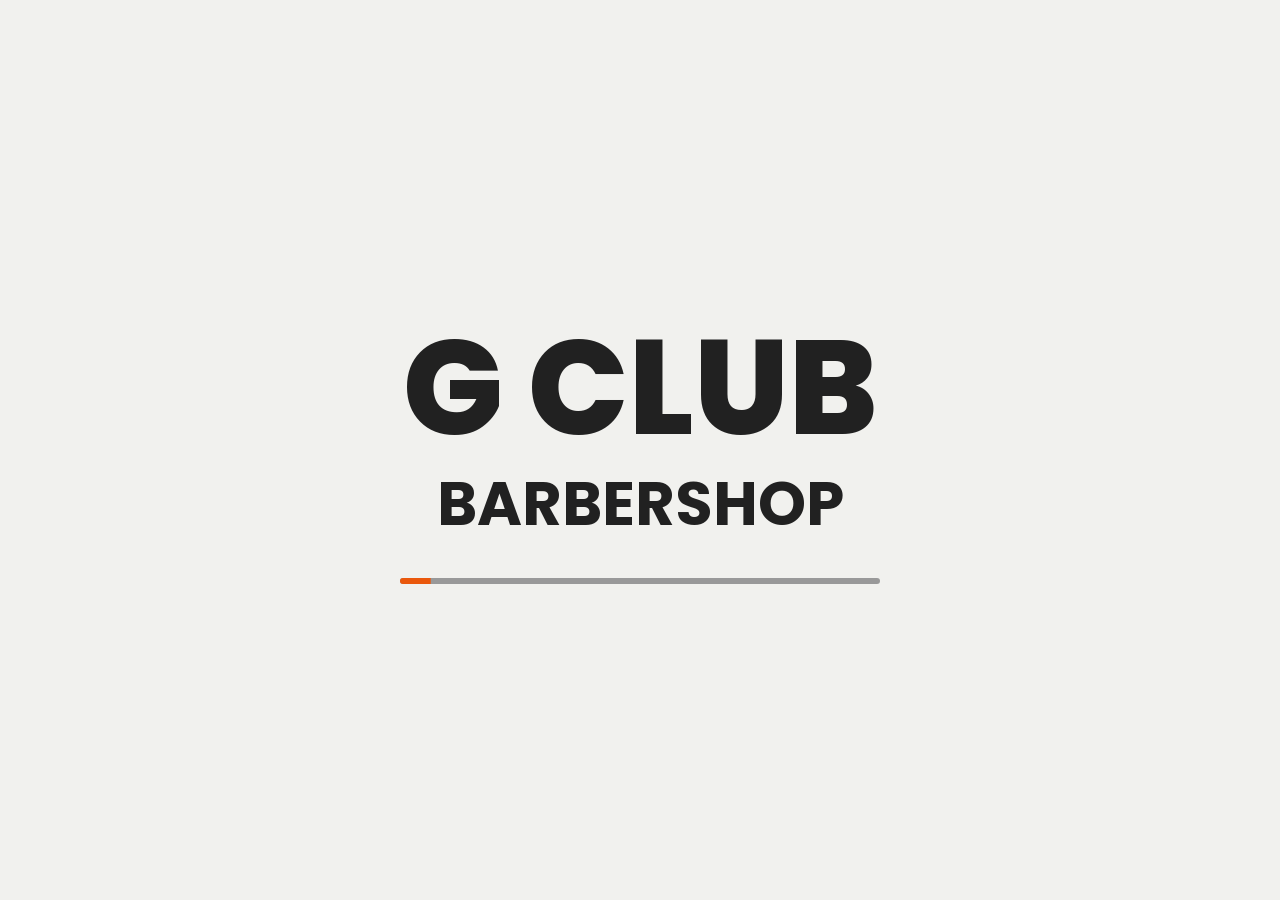
==== commit 07fe26b5: "testing preview + new schema, old flav link" ====
--- a/index.html
+++ b/index.html
@@ -2,39 +2,37 @@
 <!-- Made in Framer · framer.com ✨ -->
 <!-- Published Sep 25, 2026, 2:07 PM UTC -->
 <html>
-<head><script>(function(){var p=location.pathname;if(p.endsWith("/index.html")){history.replaceState(null,"",p.slice(0,-10))}})()</script><script>(function(){document.addEventListener("click",function(e){if(e.defaultPrevented||e.button!==0||e.metaKey||e.ctrlKey||e.shiftKey||e.altKey)return;var a=e.target&&e.target.closest?e.target.closest("a[href]"):null;if(!a)return;if(a.target&&a.target!=="_self")return;if(a.hasAttribute("download"))return;var href=a.getAttribute("href")||"";if(href.charAt(0)==="#")return;var u;try{u=new URL(a.href,location.href)}catch(err){return}if(u.origin!==location.origin)return;if(u.pathname===location.pathname&&u.hash)return;e.preventDefault();e.stopPropagation();location.assign(u.href)},true)})()</script><script>(function(){var M={"/sites/76bOqTl1kVQYCdHuugUTML/searchIndex-0zqBNAeZ9lOT.json":"assets/framerusercontent.com/sites/76bOqTl1kVQYCdHuugUTML/searchIndex-0zqBNAeZ9lOT.json","/sites/76bOqTl1kVQYCdHuugUTML/searchIndex-FoNm0nLiCo5P.json":"assets/framerusercontent.com/sites/76bOqTl1kVQYCdHuugUTML/searchIndex-FoNm0nLiCo5P.json","/images/R3NdKIUVEqCyAKYeIYrj58kFU.png":"assets/framerusercontent.com/images/R3NdKIUVEqCyAKYeIYrj58kFU.png","/images/WuyF2tHNSJtkew1hN2DHYbKjxRo.png":"assets/framerusercontent.com/images/WuyF2tHNSJtkew1hN2DHYbKjxRo.png","/assets/jSogaVKFeOmVrlCqMMwuxWAIsg.png":"assets/framerusercontent.com/assets/jSogaVKFeOmVrlCqMMwuxWAIsg.png","/third-party-assets/fontshare/wf/VA23FCGWQ2ZGKFEM75LQVBDIR5XCXJI3/V5QYJZB23L2PDOZTWQY5F3I5R2B3UGCD/XUL6BSI7XTIWXDHGTQPLNOWHZU5CTO77.woff2":"assets/framerusercontent.com/third-party-assets/fontshare/wf/VA23FCGWQ2ZGKFEM75LQVBDIR5XCXJI3/V5QYJZB23L2PDOZTWQY5F3I5R2B3UGCD/XUL6BSI7XTIWXDHGTQPLNOWHZU5CTO77.woff2","/third-party-assets/fontshare/wf/G463L6WWJWSX4R6VTEVFCTIXPE3AUDEF/V4JHHUSZMHBPK3DFEHLGTZVXVBHVLZ7P/ND3FIMQYFEQ2VM2WWNXCGGBFYRPR7FMH.woff2":"assets/framerusercontent.com/third-party-assets/fontshare/wf/G463L6WWJWSX4R6VTEVFCTIXPE3AUDEF/V4JHHUSZMHBPK3DFEHLGTZVXVBHVLZ7P/ND3FIMQYFEQ2VM2WWNXCGGBFYRPR7FMH.woff2","/third-party-assets/fontshare/wf/GCE3CQJHNQPET5GTQTXRVLUNQRTTGRYD/PW7XXFU476CRE7KBIKF63THLLGCBMQ4S/IX2APREQD7NDYAG5A6YIV4Q2246OG5XH.woff2":"assets/framerusercontent.com/third-party-assets/fontshare/wf/GCE3CQJHNQPET5GTQTXRVLUNQRTTGRYD/PW7XXFU476CRE7KBIKF63THLLGCBMQ4S/IX2APREQD7NDYAG5A6YIV4Q2246OG5XH.woff2","/third-party-assets/fontshare/wf/SC7QJW6HNT3W42YFCVAWB3GI66BMNCKY/Q4ANQB6YZL7K35IAB3IPAE75W7PRJSDF/3HCNXVAKPOHOEI7LK7TGC54FOZT77SNM.woff2":"assets/framerusercontent.com/third-party-assets/fontshare/wf/SC7QJW6HNT3W42YFCVAWB3GI66BMNCKY/Q4ANQB6YZL7K35IAB3IPAE75W7PRJSDF/3HCNXVAKPOHOEI7LK7TGC54FOZT77SNM.woff2","/third-party-assets/fontshare/wf/EOHGWBZYYKO6R4PWP4S2B3FFWHHBEZN6/UWQLMF4AFWLXCJQCFV3WRVYC77KZXPRB/FYG6OCH7XOLUUSZTIZE65ATBZWF623O4.woff2":"assets/framerusercontent.com/third-party-assets/fontshare/wf/EOHGWBZYYKO6R4PWP4S2B3FFWHHBEZN6/UWQLMF4AFWLXCJQCFV3WRVYC77KZXPRB/FYG6OCH7XOLUUSZTIZE65ATBZWF623O4.woff2","/third-party-assets/fontshare/wf/22GWRXQXMICIWABQXFWKIWZIILKO5JDJ/2BBKMSVLV5CSDOZ7HEEECOTKPOVVJOC3/RNFY4UJD36462ZMGEIC5I7KNE73BPOAU.woff2":"assets/framerusercontent.com/third-party-assets/fontshare/wf/22GWRXQXMICIWABQXFWKIWZIILKO5JDJ/2BBKMSVLV5CSDOZ7HEEECOTKPOVVJOC3/RNFY4UJD36462ZMGEIC5I7KNE73BPOAU.woff2","/third-party-assets/fontshare/wf/NC2MP33RO4WQTSTEEAWBJLAEXNCNEQVF/7F4U3COKLHQH4WUH3AXPC7N4UELEWJQN/JMWNCAGBH3TLANIVQPVABVAVNV5QERTH.woff2":"assets/framerusercontent.com/third-party-assets/fontshare/wf/NC2MP33RO4WQTSTEEAWBJLAEXNCNEQVF/7F4U3COKLHQH4WUH3AXPC7N4UELEWJQN/JMWNCAGBH3TLANIVQPVABVAVNV5QERTH.woff2","/third-party-assets/fontshare/wf/FE5DMCVO7676XBZO76R6BBLVYNJTAGNN/ZSUXML62VYR72Y4ABFYVQUJXTHDK7YJ2/LIFXYPK76URT3NB4B4JNO3Y23DJLOWJ3.woff2":"assets/framerusercontent.com/third-party-assets/fontshare/wf/FE5DMCVO7676XBZO76R6BBLVYNJTAGNN/ZSUXML62VYR72Y4ABFYVQUJXTHDK7YJ2/LIFXYPK76URT3NB4B4JNO3Y23DJLOWJ3.woff2","/third-party-assets/fontshare/wf/4IOO6HE2KP5VJDPCI2J2DVDL6ZKR7GOP/UTF7AFH75PMBFZU74BYTKFURR2UL3DCD/LXEOV3VUZC34RH6VVI7IJSPR3H2TTV7E.woff2":"assets/framerusercontent.com/third-party-assets/fontshare/wf/4IOO6HE2KP5VJDPCI2J2DVDL6ZKR7GOP/UTF7AFH75PMBFZU74BYTKFURR2UL3DCD/LXEOV3VUZC34RH6VVI7IJSPR3H2TTV7E.woff2","/third-party-assets/fontshare/wf/VFWWGUTNL437C3QWVLC54JOVJ24GGKIH/6OQK23X3DSJXVGNYTE36QFJ6LWMS7Y5F/3OAWBZES3QMLRBWJMVYZ2WT7DYVPWLYG.woff2":"assets/framerusercontent.com/third-party-assets/fontshare/wf/VFWWGUTNL437C3QWVLC54JOVJ24GGKIH/6OQK23X3DSJXVGNYTE36QFJ6LWMS7Y5F/3OAWBZES3QMLRBWJMVYZ2WT7DYVPWLYG.woff2","/third-party-assets/fontshare/wf/2PWH5ACYHQEXIHGDLY5OWYMAC3F65AK5/OD6JOLYDRZZOKZGAPOMF7QEWPC5DTZS6/F5IVXJVPQ2DIFNG5HQZ7NI5VG7P7VDLV.woff2":"assets/framerusercontent.com/third-party-assets/fontshare/wf/2PWH5ACYHQEXIHGDLY5OWYMAC3F65AK5/OD6JOLYDRZZOKZGAPOMF7QEWPC5DTZS6/F5IVXJVPQ2DIFNG5HQZ7NI5VG7P7VDLV.woff2","/third-party-assets/fontshare/wf/ILYTFCIBYFKNUGPGWYAZTJELAKCNDB4J/ZWI5FNCSXZSHCZV63OJRI232MGUFDP4X/NXLZOJGFSJQ6MBNFMQQS5KVIKGSXHCST.woff2":"assets/framerusercontent.com/third-party-assets/fontshare/wf/ILYTFCIBYFKNUGPGWYAZTJELAKCNDB4J/ZWI5FNCSXZSHCZV63OJRI232MGUFDP4X/NXLZOJGFSJQ6MBNFMQQS5KVIKGSXHCST.woff2","/assets/5vvr9Vy74if2I6bQbJvbw7SY1pQ.woff2":"assets/framerusercontent.com/assets/5vvr9Vy74if2I6bQbJvbw7SY1pQ.woff2","/assets/EOr0mi4hNtlgWNn9if640EZzXCo.woff2":"assets/framerusercontent.com/assets/EOr0mi4hNtlgWNn9if640EZzXCo.woff2","/assets/Y9k9QrlZAqio88Klkmbd8VoMQc.woff2":"assets/framerusercontent.com/assets/Y9k9QrlZAqio88Klkmbd8VoMQc.woff2","/assets/OYrD2tBIBPvoJXiIHnLoOXnY9M.woff2":"assets/framerusercontent.com/assets/OYrD2tBIBPvoJXiIHnLoOXnY9M.woff2","/assets/JeYwfuaPfZHQhEG8U5gtPDZ7WQ.woff2":"assets/framerusercontent.com/assets/JeYwfuaPfZHQhEG8U5gtPDZ7WQ.woff2","/assets/GrgcKwrN6d3Uz8EwcLHZxwEfC4.woff2":"assets/framerusercontent.com/assets/GrgcKwrN6d3Uz8EwcLHZxwEfC4.woff2","/assets/b6Y37FthZeALduNqHicBT6FutY.woff2":"assets/framerusercontent.com/assets/b6Y37FthZeALduNqHicBT6FutY.woff2","/images/6mcf62RlDfRfU61Yg5vb2pefpi4.png?width=256&height=256":"assets/framerusercontent.com/images/6mcf62RlDfRfU61Yg5vb2pefpi4.1uwccuf.png","/images/oCa4Kn8GsEYVI8VdLGY7LSf1sw.png?scale-down-to=512&width=1024&height=943":"assets/framerusercontent.com/images/oCa4Kn8GsEYVI8VdLGY7LSf1sw.0qqjhmu.png","/images/oCa4Kn8GsEYVI8VdLGY7LSf1sw.png?width=1024&height=943":"assets/framerusercontent.com/images/oCa4Kn8GsEYVI8VdLGY7LSf1sw.0cbx74o.png","/images/vDkftOkySY6bd3S7sj7I0ruAEk.png?scale-down-to=512&width=1122&height=1064":"assets/framerusercontent.com/images/vDkftOkySY6bd3S7sj7I0ruAEk.03ndzrq.png","/images/vDkftOkySY6bd3S7sj7I0ruAEk.png?scale-down-to=1024&width=1122&height=1064":"assets/framerusercontent.com/images/vDkftOkySY6bd3S7sj7I0ruAEk.0snu063.png","/images/vDkftOkySY6bd3S7sj7I0ruAEk.png?width=1122&height=1064":"assets/framerusercontent.com/images/vDkftOkySY6bd3S7sj7I0ruAEk.01g7s9k.png","/images/mzSjvTRF4n32fLQ4KG3LaeXeOI.png?scale-down-to=1024&width=1122&height=1127":"assets/framerusercontent.com/images/mzSjvTRF4n32fLQ4KG3LaeXeOI.1xh4069.png","/images/mzSjvTRF4n32fLQ4KG3LaeXeOI.png?width=1122&height=1127":"assets/framerusercontent.com/images/mzSjvTRF4n32fLQ4KG3LaeXeOI.1rhmqpi.png","/images/JQJBOT43WH0ppxXHwVJM6m02i8.png?width=732&height=773":"assets/framerusercontent.com/images/JQJBOT43WH0ppxXHwVJM6m02i8.08nuvg6.png","/images/diSnvqomxlBgaNxxlKWHjXPRkUQ.png?width=703&height=792":"assets/framerusercontent.com/images/diSnvqomxlBgaNxxlKWHjXPRkUQ.04a6t6j.png","/images/E8YfpyzTpXjWQBydnNzGNEwyB1o.jpg?scale-down-to=512&width=1280&height=960":"assets/framerusercontent.com/images/E8YfpyzTpXjWQBydnNzGNEwyB1o.0wa0cmp.jpg","/images/E8YfpyzTpXjWQBydnNzGNEwyB1o.jpg?scale-down-to=1024&width=1280&height=960":"assets/framerusercontent.com/images/E8YfpyzTpXjWQBydnNzGNEwyB1o.1470om2.jpg","/images/E8YfpyzTpXjWQBydnNzGNEwyB1o.jpg?width=1280&height=960":"assets/framerusercontent.com/images/E8YfpyzTpXjWQBydnNzGNEwyB1o.05pum4z.jpg","/images/540HvqR350W0fskZK8UvhRYUDM.png?width=452&height=636":"assets/framerusercontent.com/images/540HvqR350W0fskZK8UvhRYUDM.1sffsd7.png","/images/2mJgX5882KJKBa7hBnvF3tt7L0.jpg?scale-down-to=1024&width=1023&height=1280":"assets/framerusercontent.com/images/2mJgX5882KJKBa7hBnvF3tt7L0.1fhuifj.jpg","/images/2mJgX5882KJKBa7hBnvF3tt7L0.jpg?width=1023&height=1280":"assets/framerusercontent.com/images/2mJgX5882KJKBa7hBnvF3tt7L0.0o8pcko.jpg","/images/dfH8YsAyCgzCYqA4tYl7ac0tayE.jpg?scale-down-to=1024&width=720&height=1280":"assets/framerusercontent.com/images/dfH8YsAyCgzCYqA4tYl7ac0tayE.01f4o3q.jpg","/images/dfH8YsAyCgzCYqA4tYl7ac0tayE.jpg?width=720&height=1280":"assets/framerusercontent.com/images/dfH8YsAyCgzCYqA4tYl7ac0tayE.0puofo3.jpg","/images/7ZgRIQohPffOcAKA5OlLIPUk.png?scale-down-to=512&width=695&height=648":"assets/framerusercontent.com/images/7ZgRIQohPffOcAKA5OlLIPUk.1i3zh1x.png","/images/7ZgRIQohPffOcAKA5OlLIPUk.png?width=695&height=648":"assets/framerusercontent.com/images/7ZgRIQohPffOcAKA5OlLIPUk.18h571v.png","/images/7VKJlTc6OGpOFTHRLMX6Swgw.png?scale-down-to=512&width=827&height=747":"assets/framerusercontent.com/images/7VKJlTc6OGpOFTHRLMX6Swgw.10rxczu.png","/images/7VKJlTc6OGpOFTHRLMX6Swgw.png?width=827&height=747":"assets/framerusercontent.com/images/7VKJlTc6OGpOFTHRLMX6Swgw.050p38o.png","/images/8SAJeqUDKDZGggOLD6d6eQ8CeA.jpg?scale-down-to=1024&width=960&height=1280":"assets/framerusercontent.com/images/8SAJeqUDKDZGggOLD6d6eQ8CeA.0z6lza4.jpg","/images/8SAJeqUDKDZGggOLD6d6eQ8CeA.jpg?width=960&height=1280":"assets/framerusercontent.com/images/8SAJeqUDKDZGggOLD6d6eQ8CeA.18eus6t.jpg","/images/tUbtk405AO6IvzkiKT7TWWLaJI.png?width=596&height=697":"assets/framerusercontent.com/images/tUbtk405AO6IvzkiKT7TWWLaJI.0wqjp1r.png","/images/JfqC2AdBjZc3rKzSq9gjS6lk2uc.png?width=695&height=751":"assets/framerusercontent.com/images/JfqC2AdBjZc3rKzSq9gjS6lk2uc.0cyloeu.png","/images/pfHzdGST9q5veFFLazws15LTww.png?width=553&height=757":"assets/framerusercontent.com/images/pfHzdGST9q5veFFLazws15LTww.04w1o1h.png","/images/ZSdz1KlLd74De5wFoyHcJD7vPY.png?width=567&height=741":"assets/framerusercontent.com/images/ZSdz1KlLd74De5wFoyHcJD7vPY.0mpxptf.png","/images/2EGfeeOl1l4UfsAdj6K8xeIXX8Y.png?width=698&height=722":"assets/framerusercontent.com/images/2EGfeeOl1l4UfsAdj6K8xeIXX8Y.0brbtf5.png","/images/Yrx23fl1Kg74v4KtYvDIPA98t8U.png?width=715&height=722":"assets/framerusercontent.com/images/Yrx23fl1Kg74v4KtYvDIPA98t8U.1tdbye1.png","/images/bZ6SZWWp53RHtgQoi6fPBDMYX0.png?width=735&height=750":"assets/framerusercontent.com/images/bZ6SZWWp53RHtgQoi6fPBDMYX0.0aonzya.png","/images/2R1U4IFqMPk60TOAWsxhiug99s0.png?scale-down-to=512&width=960&height=672":"assets/framerusercontent.com/images/2R1U4IFqMPk60TOAWsxhiug99s0.039r4vz.png","/images/2R1U4IFqMPk60TOAWsxhiug99s0.png?width=960&height=672":"assets/framerusercontent.com/images/2R1U4IFqMPk60TOAWsxhiug99s0.1qezyk5.png","/images/CQ3kKt4otP72THmOIkGPusIbyhI.jpg?scale-down-to=512&width=1280&height=960":"assets/framerusercontent.com/images/CQ3kKt4otP72THmOIkGPusIbyhI.0wa0cmp.jpg","/images/CQ3kKt4otP72THmOIkGPusIbyhI.jpg?scale-down-to=1024&width=1280&height=960":"assets/framerusercontent.com/images/CQ3kKt4otP72THmOIkGPusIbyhI.1470om2.jpg","/images/CQ3kKt4otP72THmOIkGPusIbyhI.jpg?width=1280&height=960":"assets/framerusercontent.com/images/CQ3kKt4otP72THmOIkGPusIbyhI.05pum4z.jpg","/sites/76bOqTl1kVQYCdHuugUTML/rolldown-runtime.Dh6celcD.mjs":"assets/framerusercontent.com/sites/76bOqTl1kVQYCdHuugUTML/rolldown-runtime.Dh6celcD.mjs","/sites/76bOqTl1kVQYCdHuugUTML/react.D20wc1Tc.mjs":"assets/framerusercontent.com/sites/76bOqTl1kVQYCdHuugUTML/react.D20wc1Tc.mjs","/sites/76bOqTl1kVQYCdHuugUTML/framer.NhBOr4_-.mjs":"assets/framerusercontent.com/sites/76bOqTl1kVQYCdHuugUTML/framer.NhBOr4_-.mjs","/sites/76bOqTl1kVQYCdHuugUTML/motion.BfOq7wGH.mjs":"assets/framerusercontent.com/sites/76bOqTl1kVQYCdHuugUTML/motion.BfOq7wGH.mjs","/sites/76bOqTl1kVQYCdHuugUTML/shared-lib.WuP59GrZ.mjs":"assets/framerusercontent.com/sites/76bOqTl1kVQYCdHuugUTML/shared-lib.WuP59GrZ.mjs","/sites/76bOqTl1kVQYCdHuugUTML/s4EEesPTCjF1Tbc5ynmmUxZB3uJ9AL-Zi4K8vyI33jw.fROJwGFx.mjs":"assets/framerusercontent.com/sites/76bOqTl1kVQYCdHuugUTML/s4EEesPTCjF1Tbc5ynmmUxZB3uJ9AL-Zi4K8vyI33jw.fROJwGFx.mjs","/sites/76bOqTl1kVQYCdHuugUTML/script_main.BGXIIlKL.mjs":"assets/framerusercontent.com/sites/76bOqTl1kVQYCdHuugUTML/script_main.BGXIIlKL.mjs","/third-party-assets/fontshare/":"assets/framerusercontent.com/third-party-assets/fontshare/index","/sites/76bOqTl1kVQYCdHuugUTML/google-YSYBFRE6.BZ57zP5h.mjs":"assets/framerusercontent.com/sites/76bOqTl1kVQYCdHuugUTML/google-YSYBFRE6.BZ57zP5h.mjs","/sites/76bOqTl1kVQYCdHuugUTML/fontshare-TIA7QUPT.CjCmvCKY.mjs":"assets/framerusercontent.com/sites/76bOqTl1kVQYCdHuugUTML/fontshare-TIA7QUPT.CjCmvCKY.mjs","/sites/76bOqTl1kVQYCdHuugUTML/google-H6SFY4F5.5HW9yzMR.mjs":"assets/framerusercontent.com/sites/76bOqTl1kVQYCdHuugUTML/google-H6SFY4F5.5HW9yzMR.mjs","/sites/76bOqTl1kVQYCdHuugUTML/fontshare-PZLWRK4B.CuFl42Lb.mjs":"assets/framerusercontent.com/sites/76bOqTl1kVQYCdHuugUTML/fontshare-PZLWRK4B.CuFl42Lb.mjs","/sites/76bOqTl1kVQYCdHuugUTML/framer-font-RD2SUPQH.BV4yRwNx.mjs":"assets/framerusercontent.com/sites/76bOqTl1kVQYCdHuugUTML/framer-font-RD2SUPQH.BV4yRwNx.mjs","/sites/76bOqTl1kVQYCdHuugUTML/google-EGNT223R.4Zga1324.mjs":"assets/framerusercontent.com/sites/76bOqTl1kVQYCdHuugUTML/google-EGNT223R.4Zga1324.mjs","/sites/76bOqTl1kVQYCdHuugUTML/fontshare-SXU5BGFE.DwUZJPwH.mjs":"assets/framerusercontent.com/sites/76bOqTl1kVQYCdHuugUTML/fontshare-SXU5BGFE.DwUZJPwH.mjs","/sites/76bOqTl1kVQYCdHuugUTML/S_1I59yxKUUHML7aqgXvGjPXgjUhy2HCvMgyshRiYhA.DOjdYXVY.mjs":"assets/framerusercontent.com/sites/76bOqTl1kVQYCdHuugUTML/S_1I59yxKUUHML7aqgXvGjPXgjUhy2HCvMgyshRiYhA.DOjdYXVY.mjs","/images/sGyptxhoeQpgOOGkFhFSVYygkU.jpg?width=1023&height=1280":"assets/framerusercontent.com/images/sGyptxhoeQpgOOGkFhFSVYygkU.0o8pcko.jpg","/images/sGyptxhoeQpgOOGkFhFSVYygkU.jpg?scale-down-to=1024&width=1023&height=1280":"assets/framerusercontent.com/images/sGyptxhoeQpgOOGkFhFSVYygkU.1fhuifj.jpg","/assets/R3NdKIUVEqCyAKYeIYrj58kFU.png":"assets/framerusercontent.com/assets/R3NdKIUVEqCyAKYeIYrj58kFU.png","/assets/HNMo9789pv0PIAvSt96IE963o.png":"assets/framerusercontent.com/assets/HNMo9789pv0PIAvSt96IE963o.png","/assets/hyOgCu0Xnghbimh0pE8QTvtt2AU.woff2":"assets/framerusercontent.com/assets/hyOgCu0Xnghbimh0pE8QTvtt2AU.woff2","/assets/NeGmSOXrPBfEFIy5YZeHq17LEDA.woff2":"assets/framerusercontent.com/assets/NeGmSOXrPBfEFIy5YZeHq17LEDA.woff2","/assets/oYaAX5himiTPYuN8vLWnqBbfD2s.woff2":"assets/framerusercontent.com/assets/oYaAX5himiTPYuN8vLWnqBbfD2s.woff2","/assets/lEJLP4R0yuCaMCjSXYHtJw72M.woff2":"assets/framerusercontent.com/assets/lEJLP4R0yuCaMCjSXYHtJw72M.woff2","/assets/cRJyLNuTJR5jbyKzGi33wU9cqIQ.woff2":"assets/framerusercontent.com/assets/cRJyLNuTJR5jbyKzGi33wU9cqIQ.woff2","/assets/1ZFS7N918ojhhd0nQWdj3jz4w.woff2":"assets/framerusercontent.com/assets/1ZFS7N918ojhhd0nQWdj3jz4w.woff2","/assets/A0Wcc7NgXMjUuFdquHDrIZpzZw0.woff2":"assets/framerusercontent.com/assets/A0Wcc7NgXMjUuFdquHDrIZpzZw0.woff2","/assets/5A3Ce6C9YYmCjpQx9M4inSaKU.woff2":"assets/framerusercontent.com/assets/5A3Ce6C9YYmCjpQx9M4inSaKU.woff2","/assets/Qx95Xyt0Ka3SGhinnbXIGpEIyP4.woff2":"assets/framerusercontent.com/assets/Qx95Xyt0Ka3SGhinnbXIGpEIyP4.woff2","/assets/6mJuEAguuIuMog10gGvH5d3cl8.woff2":"assets/framerusercontent.com/assets/6mJuEAguuIuMog10gGvH5d3cl8.woff2","/assets/xYYWaj7wCU5zSQH0eXvSaS19wo.woff2":"assets/framerusercontent.com/assets/xYYWaj7wCU5zSQH0eXvSaS19wo.woff2","/assets/otTaNuNpVK4RbdlT7zDDdKvQBA.woff2":"assets/framerusercontent.com/assets/otTaNuNpVK4RbdlT7zDDdKvQBA.woff2","/assets/d3tHnaQIAeqiE5hGcRw4mmgWYU.woff2":"assets/framerusercontent.com/assets/d3tHnaQIAeqiE5hGcRw4mmgWYU.woff2","/assets/DolVirEGb34pEXEp8t8FQBSK4.woff2":"assets/framerusercontent.com/assets/DolVirEGb34pEXEp8t8FQBSK4.woff2","/chunk-BAHUFDKX.mjs":"assets/app.framerstatic.com/chunk-BAHUFDKX.mjs","/chunk-YRQ7G4QH.mjs":"assets/app.framerstatic.com/chunk-YRQ7G4QH.mjs","/chunk-6W2K2MOG.mjs":"assets/app.framerstatic.com/chunk-6W2K2MOG.mjs","/chunk-WLHSDIGQ.mjs":"assets/app.framerstatic.com/chunk-WLHSDIGQ.mjs","/chunk-WOEOGJ2W.mjs":"assets/app.framerstatic.com/chunk-WOEOGJ2W.mjs","/editorbar.YHTYDPMP.mjs":"assets/app.framerstatic.com/editorbar.YHTYDPMP.mjs","/editorbar.KKERRTR7.css":"assets/app.framerstatic.com/editorbar.KKERRTR7.css","/EditButton-JSBAOQB4.mjs":"assets/app.framerstatic.com/EditButton-JSBAOQB4.mjs","/render-W7K4STIW.mjs":"assets/app.framerstatic.com/render-W7K4STIW.mjs","/chunk-4G7VTL2P.mjs":"assets/app.framerstatic.com/chunk-4G7VTL2P.mjs","/chunk-VDHOCQOY.mjs":"assets/app.framerstatic.com/chunk-VDHOCQOY.mjs","/chunk-E3YBISDV.mjs":"assets/app.framerstatic.com/chunk-E3YBISDV.mjs","/chunk-N6KWK77K.mjs":"assets/app.framerstatic.com/chunk-N6KWK77K.mjs","/chunk-723UVDHC.mjs":"assets/app.framerstatic.com/chunk-723UVDHC.mjs","/chunk-RCEKKZ6W.mjs":"assets/app.framerstatic.com/chunk-RCEKKZ6W.mjs","/chunk-D3BIVQHH.mjs":"assets/app.framerstatic.com/chunk-D3BIVQHH.mjs","/chunk-45E326N6.mjs":"assets/app.framerstatic.com/chunk-45E326N6.mjs","/chunk-XVVZPGXK.mjs":"assets/app.framerstatic.com/chunk-XVVZPGXK.mjs","/chunk-UNTH6S73.mjs":"assets/app.framerstatic.com/chunk-UNTH6S73.mjs","/chunk-FIJLBKPU.mjs":"assets/app.framerstatic.com/chunk-FIJLBKPU.mjs","/chunk-SCCCCPCG.mjs":"assets/app.framerstatic.com/chunk-SCCCCPCG.mjs","/chunk-N73KYM5R.mjs":"assets/app.framerstatic.com/chunk-N73KYM5R.mjs","/chunk-2ZKOEO32.mjs":"assets/app.framerstatic.com/chunk-2ZKOEO32.mjs","/chunk-E4IQQA6Q.mjs":"assets/app.framerstatic.com/chunk-E4IQQA6Q.mjs","/chunk-5DEU3X5O.mjs":"assets/app.framerstatic.com/chunk-5DEU3X5O.mjs","/chunk-XUC3V4BL.mjs":"assets/app.framerstatic.com/chunk-XUC3V4BL.mjs","/chunk-FLCJKSVU.mjs":"assets/app.framerstatic.com/chunk-FLCJKSVU.mjs","/chunk-CQFDQWO5.mjs":"assets/app.framerstatic.com/chunk-CQFDQWO5.mjs","/chunk-JDP24BMG.mjs":"assets/app.framerstatic.com/chunk-JDP24BMG.mjs","/chunk-V3C5CSFI.mjs":"assets/app.framerstatic.com/chunk-V3C5CSFI.mjs","/chunk-5U4SUQEI.mjs":"assets/app.framerstatic.com/chunk-5U4SUQEI.mjs","/chunk-D7OZX653.mjs":"assets/app.framerstatic.com/chunk-D7OZX653.mjs","/chunk-ITG6VVCL.mjs":"assets/app.framerstatic.com/chunk-ITG6VVCL.mjs","/chunk-PKXOFWIP.mjs":"assets/app.framerstatic.com/chunk-PKXOFWIP.mjs","/chunk-SPWSWTND.mjs":"assets/app.framerstatic.com/chunk-SPWSWTND.mjs","/chunk-PI4LEFBH.mjs":"assets/app.framerstatic.com/chunk-PI4LEFBH.mjs","/chunk-XXHSHJNT.mjs":"assets/app.framerstatic.com/chunk-XXHSHJNT.mjs","/chunk-TMZ32JG5.mjs":"assets/app.framerstatic.com/chunk-TMZ32JG5.mjs","/chunk-SAZULEG5.mjs":"assets/app.framerstatic.com/chunk-SAZULEG5.mjs","/chunk-FDUIFNYC.mjs":"assets/app.framerstatic.com/chunk-FDUIFNYC.mjs","/chunk-OPGGIOOR.mjs":"assets/app.framerstatic.com/chunk-OPGGIOOR.mjs","/chunk-Q652OIYH.mjs":"assets/app.framerstatic.com/chunk-Q652OIYH.mjs","/chunk-EZMDKA7N.mjs":"assets/app.framerstatic.com/chunk-EZMDKA7N.mjs","/chunk-EINTCQYT.mjs":"assets/app.framerstatic.com/chunk-EINTCQYT.mjs","/chunk-CTLDYHTX.mjs":"assets/app.framerstatic.com/chunk-CTLDYHTX.mjs","/chunk-SPYOA764.mjs":"assets/app.framerstatic.com/chunk-SPYOA764.mjs","/chunk-73DCT4FW.mjs":"assets/app.framerstatic.com/chunk-73DCT4FW.mjs","/chunk-7YBYSCDV.mjs":"assets/app.framerstatic.com/chunk-7YBYSCDV.mjs","/chunk-DYYXI5EY.mjs":"assets/app.framerstatic.com/chunk-DYYXI5EY.mjs","/chunk-VBCXFFMV.mjs":"assets/app.framerstatic.com/chunk-VBCXFFMV.mjs","/chunk-3NPVNA2V.mjs":"assets/app.framerstatic.com/chunk-3NPVNA2V.mjs","/chunk-F77TL2CK.mjs":"assets/app.framerstatic.com/chunk-F77TL2CK.mjs","/chunk-ZHEXTBMH.mjs":"assets/app.framerstatic.com/chunk-ZHEXTBMH.mjs","/chunk-KAFMYPLT.mjs":"assets/app.framerstatic.com/chunk-KAFMYPLT.mjs","/chunk-UYIYJ4FN.mjs":"assets/app.framerstatic.com/chunk-UYIYJ4FN.mjs","/chunk-AYYBTPZU.mjs":"assets/app.framerstatic.com/chunk-AYYBTPZU.mjs","/chunk-DPOXHEAJ.mjs":"assets/app.framerstatic.com/chunk-DPOXHEAJ.mjs","/chunk-OAY6IFKM.mjs":"assets/app.framerstatic.com/chunk-OAY6IFKM.mjs","/chunk-6RJBSPW4.mjs":"assets/app.framerstatic.com/chunk-6RJBSPW4.mjs","/chunk-FINZVWQZ.mjs":"assets/app.framerstatic.com/chunk-FINZVWQZ.mjs","/chunk-2TDYTTQ7.mjs":"assets/app.framerstatic.com/chunk-2TDYTTQ7.mjs","/chunk-A4JL4ZVT.mjs":"assets/app.framerstatic.com/chunk-A4JL4ZVT.mjs","/chunk-RPZVJJY4.mjs":"assets/app.framerstatic.com/chunk-RPZVJJY4.mjs","/chunk-O4TMLFGY.mjs":"assets/app.framerstatic.com/chunk-O4TMLFGY.mjs","/chunk-L2QYKMOJ.mjs":"assets/app.framerstatic.com/chunk-L2QYKMOJ.mjs","/chunk-YSODPKGE.mjs":"assets/app.framerstatic.com/chunk-YSODPKGE.mjs","/chunk-3NRN5JRB.mjs":"assets/app.framerstatic.com/chunk-3NRN5JRB.mjs","/chunk-2XPBDQIU.mjs":"assets/app.framerstatic.com/chunk-2XPBDQIU.mjs","/chunk-FENFGJIW.mjs":"assets/app.framerstatic.com/chunk-FENFGJIW.mjs","/chunk-HQMZV6DP.mjs":"assets/app.framerstatic.com/chunk-HQMZV6DP.mjs","/chunk-37LRUORR.mjs":"assets/app.framerstatic.com/chunk-37LRUORR.mjs","/chunk-SR2NVY3J.mjs":"assets/app.framerstatic.com/chunk-SR2NVY3J.mjs","/chunk-5Y36GTP3.mjs":"assets/app.framerstatic.com/chunk-5Y36GTP3.mjs","/chunk-YGN7H5WF.mjs":"assets/app.framerstatic.com/chunk-YGN7H5WF.mjs","/chunk-WFBCHK4S.mjs":"assets/app.framerstatic.com/chunk-WFBCHK4S.mjs","/chunk-EFJO7WFE.mjs":"assets/app.framerstatic.com/chunk-EFJO7WFE.mjs","/chunk-N2DJHBJE.mjs":"assets/app.framerstatic.com/chunk-N2DJHBJE.mjs","/chunk-XFC6OVIX.mjs":"assets/app.framerstatic.com/chunk-XFC6OVIX.mjs","/chunk-MYSAMYRY.mjs":"assets/app.framerstatic.com/chunk-MYSAMYRY.mjs","/chunk-IM3AEEPV.mjs":"assets/app.framerstatic.com/chunk-IM3AEEPV.mjs","/chunk-XNZRDAH2.mjs":"assets/app.framerstatic.com/chunk-XNZRDAH2.mjs","/chunk-ZRYKVWJA.mjs":"assets/app.framerstatic.com/chunk-ZRYKVWJA.mjs","/chunk-RSC5SDR7.mjs":"assets/app.framerstatic.com/chunk-RSC5SDR7.mjs","/chunk-SFAGFBDE.mjs":"assets/app.framerstatic.com/chunk-SFAGFBDE.mjs","/chunk-2Z4UPA7G.mjs":"assets/app.framerstatic.com/chunk-2Z4UPA7G.mjs","/chunk-D3SZBJZX.mjs":"assets/app.framerstatic.com/chunk-D3SZBJZX.mjs","/chunk-KS4A5PAX.mjs":"assets/app.framerstatic.com/chunk-KS4A5PAX.mjs","/chunk-2XVRQU4X.mjs":"assets/app.framerstatic.com/chunk-2XVRQU4X.mjs","/chunk-HVIGFCO2.mjs":"assets/app.framerstatic.com/chunk-HVIGFCO2.mjs","/chunk-VL36AUXC.mjs":"assets/app.framerstatic.com/chunk-VL36AUXC.mjs","/chunk-BJIVG5HO.mjs":"assets/app.framerstatic.com/chunk-BJIVG5HO.mjs","/chunk-FUMDHGSM.mjs":"assets/app.framerstatic.com/chunk-FUMDHGSM.mjs","/chunk-OKVNW5MA.mjs":"assets/app.framerstatic.com/chunk-OKVNW5MA.mjs","/chunk-2BM47LJQ.mjs":"assets/app.framerstatic.com/chunk-2BM47LJQ.mjs","/chunk-XKZ4VJT6.mjs":"assets/app.framerstatic.com/chunk-XKZ4VJT6.mjs","/chunk-U5UNTVFD.mjs":"assets/app.framerstatic.com/chunk-U5UNTVFD.mjs","/chunk-52CBT3QP.mjs":"assets/app.framerstatic.com/chunk-52CBT3QP.mjs","/chunk-OGQCKB6U.mjs":"assets/app.framerstatic.com/chunk-OGQCKB6U.mjs","/chunk-YP76USAW.mjs":"assets/app.framerstatic.com/chunk-YP76USAW.mjs","/chunk-VNAJ22F5.mjs":"assets/app.framerstatic.com/chunk-VNAJ22F5.mjs","/chunk-7AUGB2CM.mjs":"assets/app.framerstatic.com/chunk-7AUGB2CM.mjs","/chunk-QJCLAWQV.mjs":"assets/app.framerstatic.com/chunk-QJCLAWQV.mjs","/chunk-6CBZ22YE.mjs":"assets/app.framerstatic.com/chunk-6CBZ22YE.mjs","/chunk-YY75G3LC.mjs":"assets/app.framerstatic.com/chunk-YY75G3LC.mjs","/chunk-CYUZ3SA5.mjs":"assets/app.framerstatic.com/chunk-CYUZ3SA5.mjs","/chunk-SOOJ7RTH.mjs":"assets/app.framerstatic.com/chunk-SOOJ7RTH.mjs","/chunk-MZHK4JKH.mjs":"assets/app.framerstatic.com/chunk-MZHK4JKH.mjs","/chunk-EX7IBLSL.mjs":"assets/app.framerstatic.com/chunk-EX7IBLSL.mjs","/chunk-47P32JLD.mjs":"assets/app.framerstatic.com/chunk-47P32JLD.mjs","/chunk-N4DB74BN.mjs":"assets/app.framerstatic.com/chunk-N4DB74BN.mjs","/chunk-4WXXSAR6.mjs":"assets/app.framerstatic.com/chunk-4WXXSAR6.mjs","/chunk-D6Z5WEZY.mjs":"assets/app.framerstatic.com/chunk-D6Z5WEZY.mjs","/chunk-S66JHP2B.mjs":"assets/app.framerstatic.com/chunk-S66JHP2B.mjs","/chunk-ROOP4PZM.mjs":"assets/app.framerstatic.com/chunk-ROOP4PZM.mjs","/chunk-K6L5GVTR.mjs":"assets/app.framerstatic.com/chunk-K6L5GVTR.mjs","/chunk-NAURMPXV.mjs":"assets/app.framerstatic.com/chunk-NAURMPXV.mjs","/chunk-WPWSHZF5.mjs":"assets/app.framerstatic.com/chunk-WPWSHZF5.mjs","/chunk-67OCHRYP.mjs":"assets/app.framerstatic.com/chunk-67OCHRYP.mjs","/chunk-VLGNAOWL.mjs":"assets/app.framerstatic.com/chunk-VLGNAOWL.mjs","/chunk-SYL6OKHD.mjs":"assets/app.framerstatic.com/chunk-SYL6OKHD.mjs","/chunk-6SV7P3JH.mjs":"assets/app.framerstatic.com/chunk-6SV7P3JH.mjs","/chunk-E5UQBSKU.mjs":"assets/app.framerstatic.com/chunk-E5UQBSKU.mjs","/chunk-NMYEXLW4.mjs":"assets/app.framerstatic.com/chunk-NMYEXLW4.mjs","/chunk-7ZCOVLUS.mjs":"assets/app.framerstatic.com/chunk-7ZCOVLUS.mjs","/chunk-MSZ2MPO7.mjs":"assets/app.framerstatic.com/chunk-MSZ2MPO7.mjs","/chunk-NKBHLXOY.mjs":"assets/app.framerstatic.com/chunk-NKBHLXOY.mjs","/chunk-POPDNPJQ.mjs":"assets/app.framerstatic.com/chunk-POPDNPJQ.mjs","/chunk-VD6KMVU6.mjs":"assets/app.framerstatic.com/chunk-VD6KMVU6.mjs","/chunk-33SOJHAX.mjs":"assets/app.framerstatic.com/chunk-33SOJHAX.mjs","/chunk-P6Q3LWLD.mjs":"assets/app.framerstatic.com/chunk-P6Q3LWLD.mjs","/chunk-7LRTGYQX.mjs":"assets/app.framerstatic.com/chunk-7LRTGYQX.mjs","/chunk-FABGLDYW.mjs":"assets/app.framerstatic.com/chunk-FABGLDYW.mjs","/chunk-GQN5PSVH.mjs":"assets/app.framerstatic.com/chunk-GQN5PSVH.mjs","/chunk-TS24LVSZ.mjs":"assets/app.framerstatic.com/chunk-TS24LVSZ.mjs","/chunk-FUQZY6JN.mjs":"assets/app.framerstatic.com/chunk-FUQZY6JN.mjs","/chunk-XAXFEYHI.mjs":"assets/app.framerstatic.com/chunk-XAXFEYHI.mjs","/chunk-DWEQS5LX.mjs":"assets/app.framerstatic.com/chunk-DWEQS5LX.mjs","/chunk-AZXT5MI7.mjs":"assets/app.framerstatic.com/chunk-AZXT5MI7.mjs","/chunk-4HRYW54D.mjs":"assets/app.framerstatic.com/chunk-4HRYW54D.mjs","/chunk-HSXSG72K.mjs":"assets/app.framerstatic.com/chunk-HSXSG72K.mjs","/chunk-HAPAFTZO.mjs":"assets/app.framerstatic.com/chunk-HAPAFTZO.mjs","/chunk-L3F7TKHO.mjs":"assets/app.framerstatic.com/chunk-L3F7TKHO.mjs","/chunk-PMA6NK33.mjs":"assets/app.framerstatic.com/chunk-PMA6NK33.mjs","/chunk-TGD6QXFE.mjs":"assets/app.framerstatic.com/chunk-TGD6QXFE.mjs","/chunk-LZJ43SZS.mjs":"assets/app.framerstatic.com/chunk-LZJ43SZS.mjs","/chunk-F3WIGDOL.mjs":"assets/app.framerstatic.com/chunk-F3WIGDOL.mjs","/chunk-XIRXJQX2.mjs":"assets/app.framerstatic.com/chunk-XIRXJQX2.mjs","/chunk-2YYHX6IG.mjs":"assets/app.framerstatic.com/chunk-2YYHX6IG.mjs","/chunk-3PIOJLHR.mjs":"assets/app.framerstatic.com/chunk-3PIOJLHR.mjs","/chunk-5BJJV2XX.mjs":"assets/app.framerstatic.com/chunk-5BJJV2XX.mjs","/chunk-R3RMO3B5.mjs":"assets/app.framerstatic.com/chunk-R3RMO3B5.mjs","/chunk-P5P54LX6.mjs":"assets/app.framerstatic.com/chunk-P5P54LX6.mjs","/chunk-6US2BCGV.mjs":"assets/app.framerstatic.com/chunk-6US2BCGV.mjs","/chunk-B45SUEOE.mjs":"assets/app.framerstatic.com/chunk-B45SUEOE.mjs","/chunk-XNIFBQQE.mjs":"assets/app.framerstatic.com/chunk-XNIFBQQE.mjs","/chunk-3DO2FQVH.mjs":"assets/app.framerstatic.com/chunk-3DO2FQVH.mjs","/chunk-25SLEFRU.mjs":"assets/app.framerstatic.com/chunk-25SLEFRU.mjs","/chunk-ISW56VHA.mjs":"assets/app.framerstatic.com/chunk-ISW56VHA.mjs","/chunk-SJ5ZASSS.mjs":"assets/app.framerstatic.com/chunk-SJ5ZASSS.mjs","/chunk-YS3B4HMG.mjs":"assets/app.framerstatic.com/chunk-YS3B4HMG.mjs","/chunk-7WJ42D6X.mjs":"assets/app.framerstatic.com/chunk-7WJ42D6X.mjs","/chunk-YX57V7JF.mjs":"assets/app.framerstatic.com/chunk-YX57V7JF.mjs","/chunk-3Q7ROSGO.mjs":"assets/app.framerstatic.com/chunk-3Q7ROSGO.mjs","/chunk-GBD3AMAR.mjs":"assets/app.framerstatic.com/chunk-GBD3AMAR.mjs","/chunk-AHBUMA74.mjs":"assets/app.framerstatic.com/chunk-AHBUMA74.mjs","/chunk-MYL546Y2.mjs":"assets/app.framerstatic.com/chunk-MYL546Y2.mjs","/chunk-QFU6OGL3.mjs":"assets/app.framerstatic.com/chunk-QFU6OGL3.mjs","/chunk-Y6KLSMPB.mjs":"assets/app.framerstatic.com/chunk-Y6KLSMPB.mjs","/chunk-WBTAMOXF.mjs":"assets/app.framerstatic.com/chunk-WBTAMOXF.mjs","/chunk-RM2JK3Y4.mjs":"assets/app.framerstatic.com/chunk-RM2JK3Y4.mjs","/chunk-LVTM6NBN.mjs":"assets/app.framerstatic.com/chunk-LVTM6NBN.mjs","/chunk-3PZ6MZCA.mjs":"assets/app.framerstatic.com/chunk-3PZ6MZCA.mjs","/chunk-XD24P57D.mjs":"assets/app.framerstatic.com/chunk-XD24P57D.mjs","/chunk-RNHTTH2C.mjs":"assets/app.framerstatic.com/chunk-RNHTTH2C.mjs","/chunk-GBWZWM2Q.mjs":"assets/app.framerstatic.com/chunk-GBWZWM2Q.mjs","/chunk-REJ2XCEK.mjs":"assets/app.framerstatic.com/chunk-REJ2XCEK.mjs","/chunk-KAWGITFC.mjs":"assets/app.framerstatic.com/chunk-KAWGITFC.mjs","/chunk-24G7FGVN.mjs":"assets/app.framerstatic.com/chunk-24G7FGVN.mjs","/chunk-J3A5W6BK.mjs":"assets/app.framerstatic.com/chunk-J3A5W6BK.mjs","/chunk-WRBBN7SY.mjs":"assets/app.framerstatic.com/chunk-WRBBN7SY.mjs","/chunk-AUNF3KWQ.mjs":"assets/app.framerstatic.com/chunk-AUNF3KWQ.mjs","/chunk-6TFWVVAP.mjs":"assets/app.framerstatic.com/chunk-6TFWVVAP.mjs","/chunk-EKYJNLIX.mjs":"assets/app.framerstatic.com/chunk-EKYJNLIX.mjs","/chunk-QVHG2R47.mjs":"assets/app.framerstatic.com/chunk-QVHG2R47.mjs","/chunk-AYNVEX5D.mjs":"assets/app.framerstatic.com/chunk-AYNVEX5D.mjs","/chunk-WC34TENX.mjs":"assets/app.framerstatic.com/chunk-WC34TENX.mjs","/chunk-2FCXHKEL.mjs":"assets/app.framerstatic.com/chunk-2FCXHKEL.mjs","/chunk-YSP5ZHDJ.mjs":"assets/app.framerstatic.com/chunk-YSP5ZHDJ.mjs","/chunk-LUZ6ND5K.mjs":"assets/app.framerstatic.com/chunk-LUZ6ND5K.mjs","/chunk-UZNETSBG.mjs":"assets/app.framerstatic.com/chunk-UZNETSBG.mjs","/chunk-SWYZG2NI.mjs":"assets/app.framerstatic.com/chunk-SWYZG2NI.mjs","/chunk-EQBCTBZ3.mjs":"assets/app.framerstatic.com/chunk-EQBCTBZ3.mjs","/chunk-LA34HORX.mjs":"assets/app.framerstatic.com/chunk-LA34HORX.mjs","/chunk-MHLEWHOW.mjs":"assets/app.framerstatic.com/chunk-MHLEWHOW.mjs","/chunk-LRJODIAT.mjs":"assets/app.framerstatic.com/chunk-LRJODIAT.mjs","/chunk-7BWPFUCH.mjs":"assets/app.framerstatic.com/chunk-7BWPFUCH.mjs","/chunk-EYMNQYLM.mjs":"assets/app.framerstatic.com/chunk-EYMNQYLM.mjs","/chunk-4JY5UMT2.mjs":"assets/app.framerstatic.com/chunk-4JY5UMT2.mjs","/chunk-EYQVCXHR.mjs":"assets/app.framerstatic.com/chunk-EYQVCXHR.mjs","/chunk-3WKMMIQB.mjs":"assets/app.framerstatic.com/chunk-3WKMMIQB.mjs","/chunk-VHFKZWVR.mjs":"assets/app.framerstatic.com/chunk-VHFKZWVR.mjs","/chunk-VJ7UYMJI.mjs":"assets/app.framerstatic.com/chunk-VJ7UYMJI.mjs","/chunk-IYQGOT7H.mjs":"assets/app.framerstatic.com/chunk-IYQGOT7H.mjs","/chunk-ZA6L5DVI.mjs":"assets/app.framerstatic.com/chunk-ZA6L5DVI.mjs","/chunk-HTIWZWIO.mjs":"assets/app.framerstatic.com/chunk-HTIWZWIO.mjs","/chunk-3OVH26OY.mjs":"assets/app.framerstatic.com/chunk-3OVH26OY.mjs","/chunk-SUC3V7IB.mjs":"assets/app.framerstatic.com/chunk-SUC3V7IB.mjs","/chunk-5TISSQW7.mjs":"assets/app.framerstatic.com/chunk-5TISSQW7.mjs","/chunk-3HBIYPN4.mjs":"assets/app.framerstatic.com/chunk-3HBIYPN4.mjs","/chunk-ESAIMEB7.mjs":"assets/app.framerstatic.com/chunk-ESAIMEB7.mjs","/chunk-VPDJYJ6F.mjs":"assets/app.framerstatic.com/chunk-VPDJYJ6F.mjs","/chunk-5XGI6M6M.mjs":"assets/app.framerstatic.com/chunk-5XGI6M6M.mjs","/chunk-DTSMQR7C.mjs":"assets/app.framerstatic.com/chunk-DTSMQR7C.mjs","/chunk-SJBKDMQK.mjs":"assets/app.framerstatic.com/chunk-SJBKDMQK.mjs","/chunk-DVGL5NQ3.mjs":"assets/app.framerstatic.com/chunk-DVGL5NQ3.mjs","/chunk-MQDP3TYU.mjs":"assets/app.framerstatic.com/chunk-MQDP3TYU.mjs","/chunk-PCBCKFY3.mjs":"assets/app.framerstatic.com/chunk-PCBCKFY3.mjs","/chunk-NDW4C7EE.mjs":"assets/app.framerstatic.com/chunk-NDW4C7EE.mjs","/chunk-UUJZFRP4.mjs":"assets/app.framerstatic.com/chunk-UUJZFRP4.mjs","/chunk-A4MMFDG2.mjs":"assets/app.framerstatic.com/chunk-A4MMFDG2.mjs","/chunk-KA42XYYQ.mjs":"assets/app.framerstatic.com/chunk-KA42XYYQ.mjs","/chunk-62SZD6DZ.mjs":"assets/app.framerstatic.com/chunk-62SZD6DZ.mjs","/chunk-IJ2WWYSI.mjs":"assets/app.framerstatic.com/chunk-IJ2WWYSI.mjs","/chunk-7GKAI4PF.mjs":"assets/app.framerstatic.com/chunk-7GKAI4PF.mjs","/chunk-2VKLUDYB.mjs":"assets/app.framerstatic.com/chunk-2VKLUDYB.mjs","/chunk-EQXTYSGC.mjs":"assets/app.framerstatic.com/chunk-EQXTYSGC.mjs","/chunk-5LAZCKCY.mjs":"assets/app.framerstatic.com/chunk-5LAZCKCY.mjs","/chunk-E537D3S7.mjs":"assets/app.framerstatic.com/chunk-E537D3S7.mjs","/chunk-HKOU3WZ7.mjs":"assets/app.framerstatic.com/chunk-HKOU3WZ7.mjs","/chunk-PACRD7V6.mjs":"assets/app.framerstatic.com/chunk-PACRD7V6.mjs","/chunk-3D2PCFIQ.mjs":"assets/app.framerstatic.com/chunk-3D2PCFIQ.mjs","/chunk-PSVQ2QOT.mjs":"assets/app.framerstatic.com/chunk-PSVQ2QOT.mjs","/dist-RGIYGEZH.mjs":"assets/app.framerstatic.com/dist-RGIYGEZH.mjs","/dist-IMQPB4XU.mjs":"assets/app.framerstatic.com/dist-IMQPB4XU.mjs","/dist-GC4EIWKY.mjs":"assets/app.framerstatic.com/dist-GC4EIWKY.mjs","/dist-ZHV6Q3B7.mjs":"assets/app.framerstatic.com/dist-ZHV6Q3B7.mjs","/dist-NHSTNCH6.mjs":"assets/app.framerstatic.com/dist-NHSTNCH6.mjs","/dist-MGO6KB7C.mjs":"assets/app.framerstatic.com/dist-MGO6KB7C.mjs","/prosemirror-suggest-5E5L5GKQ.mjs":"assets/app.framerstatic.com/prosemirror-suggest-5E5L5GKQ.mjs","/dist-6JFN23NW.mjs":"assets/app.framerstatic.com/dist-6JFN23NW.mjs","/dist-GXEEYVY2.mjs":"assets/app.framerstatic.com/dist-GXEEYVY2.mjs","/castleSDKV3-LKZD72LA.mjs":"assets/app.framerstatic.com/castleSDKV3-LKZD72LA.mjs","/InterVariable.latin-5EYCRJRY.woff2":"assets/app.framerstatic.com/InterVariable.latin-5EYCRJRY.woff2","/chunk-WTCS7MUG.mjs":"assets/app.framerstatic.com/chunk-WTCS7MUG.mjs","/canvas-sandbox-on-page.JZVODN32.css":"assets/app.framerstatic.com/canvas-sandbox-on-page.JZVODN32.css","/chunk-IHZX3X2O.mjs":"assets/app.framerstatic.com/chunk-IHZX3X2O.mjs","/chunk-V5CFU7T4.mjs":"assets/app.framerstatic.com/chunk-V5CFU7T4.mjs","/chunk-7V6M55GX.mjs":"assets/app.framerstatic.com/chunk-7V6M55GX.mjs","/chunk-FBZTULEJ.mjs":"assets/app.framerstatic.com/chunk-FBZTULEJ.mjs","/canvas-sandbox-on-page.EPE7VOJS.mjs":"assets/app.framerstatic.com/canvas-sandbox-on-page.EPE7VOJS.mjs","/chunk-6WUBOTYG.mjs":"assets/app.framerstatic.com/chunk-6WUBOTYG.mjs","/chunk-ABHAING4.mjs":"assets/app.framerstatic.com/chunk-ABHAING4.mjs","/chunk-V7FUNARM.mjs":"assets/app.framerstatic.com/chunk-V7FUNARM.mjs","/chunk-WRXABLPB.mjs":"assets/app.framerstatic.com/chunk-WRXABLPB.mjs","/chunk-TYTUOSIS.mjs":"assets/app.framerstatic.com/chunk-TYTUOSIS.mjs","/chunk-LXFRT36K.mjs":"assets/app.framerstatic.com/chunk-LXFRT36K.mjs"};var P="";var H=["framerusercontent.com","app.framerstatic.com","similar-aside-866706.framer.app"];function hosted(u){for(var i=0;i<H.length;i++){var h=H[i];if(h.charAt(0)==="."){if(u.indexOf(h)!==-1||u.indexOf("//"+h.slice(1))!==-1)return true}else if(u.indexOf(h)!==-1)return true}return false}function fix(u){if(typeof u!=="string"||!hosted(u))return u;try{var x=new URL(u);var k=M[x.pathname+x.search]||M[x.pathname];return k?P+k:u}catch(e){return u}}function fixSet(v){if(typeof v!=="string")return v;return v.split(",").map(function(t){t=t.trim();var i=t.indexOf(" ");return i===-1?fix(t):fix(t.slice(0,i))+t.slice(i)}).join(", ")}var pr=HTMLImageElement.prototype;["src","srcset"].forEach(function(k){var d=Object.getOwnPropertyDescriptor(pr,k);if(!d)return;Object.defineProperty(pr,k,{get:d.get,set:function(v){d.set.call(this,k==="src"?fix(v):fixSet(v))},configurable:true})});var of=window.fetch;function cmsRange(u){if(typeof u!=="string"||u.indexOf(".framercms")===-1)return null;var x;try{x=new URL(u,location.href)}catch(e){return null}if(!/\.framercms$/.test(x.pathname))return null;var m=/[?&]range=(\d+)-(\d+)/.exec(x.search);if(!m)return null;var w=M[x.pathname];if(!w)return null;return of.call(window,P+w).then(function(r){return r.arrayBuffer()}).then(function(b){return new Response(b.slice(+m[1],+m[2]+1),{headers:{"content-type":"application/octet-stream"}})})}if(window.Worker){var OW=window.Worker;window.Worker=function(u,o){try{u=fix(typeof u==="string"?u:String(u))}catch(e){}return new OW(u,o)};window.Worker.prototype=OW.prototype}window.fetch=function(i,o){try{var c=cmsRange(typeof i==="string"?i:(i&&i.url));if(c)return c;if(typeof i==="string")i=fix(i);else if(i&&i.url)i=new Request(fix(i.url),i);}catch(e){}return of.call(this,i,o)};})()</script><script>;if("serviceWorker" in navigator){navigator.serviceWorker.register(new URL("/f2c-sw.js",location.origin).href).catch(function(){})}</script><style id="f2c-strip-framer-badge">#__framer-badge-container,.__framer-badge{display:none!important}</style><style id="f2c-strip-template-badge">[data-framer-name*="delete me" i],[name*="delete me" i],[data-framer-name*="remove me" i],[name*="remove me" i],[data-framer-name*="remix button" i],[name*="remix button" i],[data-framer-name*="use for free" i],[name*="use for free" i],[data-framer-name*="buy template" i],[name*="buy template" i],[data-framer-name*="template badge" i],[name*="template badge" i],a[href*="framer.link"],*:has(> a[href*="framer.link"]),a[href*="framer.com/templates"],*:has(> a[href*="framer.com/templates"]){display:none!important}</style>
+<head> <script>(function(){var p=location.pathname;if(p.endsWith("/index.html")){history.replaceState(null,"",p.slice(0,-10))}})()</script><script>(function(){document.addEventListener("click",function(e){if(e.defaultPrevented||e.button!==0||e.metaKey||e.ctrlKey||e.shiftKey||e.altKey)return;var a=e.target&&e.target.closest?e.target.closest("a[href]"):null;if(!a)return;if(a.target&&a.target!=="_self")return;if(a.hasAttribute("download"))return;var href=a.getAttribute("href")||"";if(href.charAt(0)==="#")return;var u;try{u=new URL(a.href,location.href)}catch(err){return}if(u.origin!==location.origin)return;if(u.pathname===location.pathname&&u.hash)return;e.preventDefault();e.stopPropagation();location.assign(u.href)},true)})()</script><script>(function(){var M={"/sites/76bOqTl1kVQYCdHuugUTML/searchIndex-0zqBNAeZ9lOT.json":"assets/framerusercontent.com/sites/76bOqTl1kVQYCdHuugUTML/searchIndex-0zqBNAeZ9lOT.json","/sites/76bOqTl1kVQYCdHuugUTML/searchIndex-FoNm0nLiCo5P.json":"assets/framerusercontent.com/sites/76bOqTl1kVQYCdHuugUTML/searchIndex-FoNm0nLiCo5P.json","/images/R3NdKIUVEqCyAKYeIYrj58kFU.png":"assets/framerusercontent.com/images/R3NdKIUVEqCyAKYeIYrj58kFU.png","/images/WuyF2tHNSJtkew1hN2DHYbKjxRo.png":"assets/framerusercontent.com/images/WuyF2tHNSJtkew1hN2DHYbKjxRo.png","/assets/jSogaVKFeOmVrlCqMMwuxWAIsg.png":"assets/framerusercontent.com/assets/jSogaVKFeOmVrlCqMMwuxWAIsg.png","/third-party-assets/fontshare/wf/VA23FCGWQ2ZGKFEM75LQVBDIR5XCXJI3/V5QYJZB23L2PDOZTWQY5F3I5R2B3UGCD/XUL6BSI7XTIWXDHGTQPLNOWHZU5CTO77.woff2":"assets/framerusercontent.com/third-party-assets/fontshare/wf/VA23FCGWQ2ZGKFEM75LQVBDIR5XCXJI3/V5QYJZB23L2PDOZTWQY5F3I5R2B3UGCD/XUL6BSI7XTIWXDHGTQPLNOWHZU5CTO77.woff2","/third-party-assets/fontshare/wf/G463L6WWJWSX4R6VTEVFCTIXPE3AUDEF/V4JHHUSZMHBPK3DFEHLGTZVXVBHVLZ7P/ND3FIMQYFEQ2VM2WWNXCGGBFYRPR7FMH.woff2":"assets/framerusercontent.com/third-party-assets/fontshare/wf/G463L6WWJWSX4R6VTEVFCTIXPE3AUDEF/V4JHHUSZMHBPK3DFEHLGTZVXVBHVLZ7P/ND3FIMQYFEQ2VM2WWNXCGGBFYRPR7FMH.woff2","/third-party-assets/fontshare/wf/GCE3CQJHNQPET5GTQTXRVLUNQRTTGRYD/PW7XXFU476CRE7KBIKF63THLLGCBMQ4S/IX2APREQD7NDYAG5A6YIV4Q2246OG5XH.woff2":"assets/framerusercontent.com/third-party-assets/fontshare/wf/GCE3CQJHNQPET5GTQTXRVLUNQRTTGRYD/PW7XXFU476CRE7KBIKF63THLLGCBMQ4S/IX2APREQD7NDYAG5A6YIV4Q2246OG5XH.woff2","/third-party-assets/fontshare/wf/SC7QJW6HNT3W42YFCVAWB3GI66BMNCKY/Q4ANQB6YZL7K35IAB3IPAE75W7PRJSDF/3HCNXVAKPOHOEI7LK7TGC54FOZT77SNM.woff2":"assets/framerusercontent.com/third-party-assets/fontshare/wf/SC7QJW6HNT3W42YFCVAWB3GI66BMNCKY/Q4ANQB6YZL7K35IAB3IPAE75W7PRJSDF/3HCNXVAKPOHOEI7LK7TGC54FOZT77SNM.woff2","/third-party-assets/fontshare/wf/EOHGWBZYYKO6R4PWP4S2B3FFWHHBEZN6/UWQLMF4AFWLXCJQCFV3WRVYC77KZXPRB/FYG6OCH7XOLUUSZTIZE65ATBZWF623O4.woff2":"assets/framerusercontent.com/third-party-assets/fontshare/wf/EOHGWBZYYKO6R4PWP4S2B3FFWHHBEZN6/UWQLMF4AFWLXCJQCFV3WRVYC77KZXPRB/FYG6OCH7XOLUUSZTIZE65ATBZWF623O4.woff2","/third-party-assets/fontshare/wf/22GWRXQXMICIWABQXFWKIWZIILKO5JDJ/2BBKMSVLV5CSDOZ7HEEECOTKPOVVJOC3/RNFY4UJD36462ZMGEIC5I7KNE73BPOAU.woff2":"assets/framerusercontent.com/third-party-assets/fontshare/wf/22GWRXQXMICIWABQXFWKIWZIILKO5JDJ/2BBKMSVLV5CSDOZ7HEEECOTKPOVVJOC3/RNFY4UJD36462ZMGEIC5I7KNE73BPOAU.woff2","/third-party-assets/fontshare/wf/NC2MP33RO4WQTSTEEAWBJLAEXNCNEQVF/7F4U3COKLHQH4WUH3AXPC7N4UELEWJQN/JMWNCAGBH3TLANIVQPVABVAVNV5QERTH.woff2":"assets/framerusercontent.com/third-party-assets/fontshare/wf/NC2MP33RO4WQTSTEEAWBJLAEXNCNEQVF/7F4U3COKLHQH4WUH3AXPC7N4UELEWJQN/JMWNCAGBH3TLANIVQPVABVAVNV5QERTH.woff2","/third-party-assets/fontshare/wf/FE5DMCVO7676XBZO76R6BBLVYNJTAGNN/ZSUXML62VYR72Y4ABFYVQUJXTHDK7YJ2/LIFXYPK76URT3NB4B4JNO3Y23DJLOWJ3.woff2":"assets/framerusercontent.com/third-party-assets/fontshare/wf/FE5DMCVO7676XBZO76R6BBLVYNJTAGNN/ZSUXML62VYR72Y4ABFYVQUJXTHDK7YJ2/LIFXYPK76URT3NB4B4JNO3Y23DJLOWJ3.woff2","/third-party-assets/fontshare/wf/4IOO6HE2KP5VJDPCI2J2DVDL6ZKR7GOP/UTF7AFH75PMBFZU74BYTKFURR2UL3DCD/LXEOV3VUZC34RH6VVI7IJSPR3H2TTV7E.woff2":"assets/framerusercontent.com/third-party-assets/fontshare/wf/4IOO6HE2KP5VJDPCI2J2DVDL6ZKR7GOP/UTF7AFH75PMBFZU74BYTKFURR2UL3DCD/LXEOV3VUZC34RH6VVI7IJSPR3H2TTV7E.woff2","/third-party-assets/fontshare/wf/VFWWGUTNL437C3QWVLC54JOVJ24GGKIH/6OQK23X3DSJXVGNYTE36QFJ6LWMS7Y5F/3OAWBZES3QMLRBWJMVYZ2WT7DYVPWLYG.woff2":"assets/framerusercontent.com/third-party-assets/fontshare/wf/VFWWGUTNL437C3QWVLC54JOVJ24GGKIH/6OQK23X3DSJXVGNYTE36QFJ6LWMS7Y5F/3OAWBZES3QMLRBWJMVYZ2WT7DYVPWLYG.woff2","/third-party-assets/fontshare/wf/2PWH5ACYHQEXIHGDLY5OWYMAC3F65AK5/OD6JOLYDRZZOKZGAPOMF7QEWPC5DTZS6/F5IVXJVPQ2DIFNG5HQZ7NI5VG7P7VDLV.woff2":"assets/framerusercontent.com/third-party-assets/fontshare/wf/2PWH5ACYHQEXIHGDLY5OWYMAC3F65AK5/OD6JOLYDRZZOKZGAPOMF7QEWPC5DTZS6/F5IVXJVPQ2DIFNG5HQZ7NI5VG7P7VDLV.woff2","/third-party-assets/fontshare/wf/ILYTFCIBYFKNUGPGWYAZTJELAKCNDB4J/ZWI5FNCSXZSHCZV63OJRI232MGUFDP4X/NXLZOJGFSJQ6MBNFMQQS5KVIKGSXHCST.woff2":"assets/framerusercontent.com/third-party-assets/fontshare/wf/ILYTFCIBYFKNUGPGWYAZTJELAKCNDB4J/ZWI5FNCSXZSHCZV63OJRI232MGUFDP4X/NXLZOJGFSJQ6MBNFMQQS5KVIKGSXHCST.woff2","/assets/5vvr9Vy74if2I6bQbJvbw7SY1pQ.woff2":"assets/framerusercontent.com/assets/5vvr9Vy74if2I6bQbJvbw7SY1pQ.woff2","/assets/EOr0mi4hNtlgWNn9if640EZzXCo.woff2":"assets/framerusercontent.com/assets/EOr0mi4hNtlgWNn9if640EZzXCo.woff2","/assets/Y9k9QrlZAqio88Klkmbd8VoMQc.woff2":"assets/framerusercontent.com/assets/Y9k9QrlZAqio88Klkmbd8VoMQc.woff2","/assets/OYrD2tBIBPvoJXiIHnLoOXnY9M.woff2":"assets/framerusercontent.com/assets/OYrD2tBIBPvoJXiIHnLoOXnY9M.woff2","/assets/JeYwfuaPfZHQhEG8U5gtPDZ7WQ.woff2":"assets/framerusercontent.com/assets/JeYwfuaPfZHQhEG8U5gtPDZ7WQ.woff2","/assets/GrgcKwrN6d3Uz8EwcLHZxwEfC4.woff2":"assets/framerusercontent.com/assets/GrgcKwrN6d3Uz8EwcLHZxwEfC4.woff2","/assets/b6Y37FthZeALduNqHicBT6FutY.woff2":"assets/framerusercontent.com/assets/b6Y37FthZeALduNqHicBT6FutY.woff2","/images/6mcf62RlDfRfU61Yg5vb2pefpi4.png?width=256&height=256":"assets/framerusercontent.com/images/6mcf62RlDfRfU61Yg5vb2pefpi4.1uwccuf.png","/images/oCa4Kn8GsEYVI8VdLGY7LSf1sw.png?scale-down-to=512&width=1024&height=943":"assets/framerusercontent.com/images/oCa4Kn8GsEYVI8VdLGY7LSf1sw.0qqjhmu.png","/images/oCa4Kn8GsEYVI8VdLGY7LSf1sw.png?width=1024&height=943":"assets/framerusercontent.com/images/oCa4Kn8GsEYVI8VdLGY7LSf1sw.0cbx74o.png","/images/vDkftOkySY6bd3S7sj7I0ruAEk.png?scale-down-to=512&width=1122&height=1064":"assets/framerusercontent.com/images/vDkftOkySY6bd3S7sj7I0ruAEk.03ndzrq.png","/images/vDkftOkySY6bd3S7sj7I0ruAEk.png?scale-down-to=1024&width=1122&height=1064":"assets/framerusercontent.com/images/vDkftOkySY6bd3S7sj7I0ruAEk.0snu063.png","/images/vDkftOkySY6bd3S7sj7I0ruAEk.png?width=1122&height=1064":"assets/framerusercontent.com/images/vDkftOkySY6bd3S7sj7I0ruAEk.01g7s9k.png","/images/mzSjvTRF4n32fLQ4KG3LaeXeOI.png?scale-down-to=1024&width=1122&height=1127":"assets/framerusercontent.com/images/mzSjvTRF4n32fLQ4KG3LaeXeOI.1xh4069.png","/images/mzSjvTRF4n32fLQ4KG3LaeXeOI.png?width=1122&height=1127":"assets/framerusercontent.com/images/mzSjvTRF4n32fLQ4KG3LaeXeOI.1rhmqpi.png","/images/JQJBOT43WH0ppxXHwVJM6m02i8.png?width=732&height=773":"assets/framerusercontent.com/images/JQJBOT43WH0ppxXHwVJM6m02i8.08nuvg6.png","/images/diSnvqomxlBgaNxxlKWHjXPRkUQ.png?width=703&height=792":"assets/framerusercontent.com/images/diSnvqomxlBgaNxxlKWHjXPRkUQ.04a6t6j.png","/images/E8YfpyzTpXjWQBydnNzGNEwyB1o.jpg?scale-down-to=512&width=1280&height=960":"assets/framerusercontent.com/images/E8YfpyzTpXjWQBydnNzGNEwyB1o.0wa0cmp.jpg","/images/E8YfpyzTpXjWQBydnNzGNEwyB1o.jpg?scale-down-to=1024&width=1280&height=960":"assets/framerusercontent.com/images/E8YfpyzTpXjWQBydnNzGNEwyB1o.1470om2.jpg","/images/E8YfpyzTpXjWQBydnNzGNEwyB1o.jpg?width=1280&height=960":"assets/framerusercontent.com/images/E8YfpyzTpXjWQBydnNzGNEwyB1o.05pum4z.jpg","/images/540HvqR350W0fskZK8UvhRYUDM.png?width=452&height=636":"assets/framerusercontent.com/images/540HvqR350W0fskZK8UvhRYUDM.1sffsd7.png","/images/2mJgX5882KJKBa7hBnvF3tt7L0.jpg?scale-down-to=1024&width=1023&height=1280":"assets/framerusercontent.com/images/2mJgX5882KJKBa7hBnvF3tt7L0.1fhuifj.jpg","/images/2mJgX5882KJKBa7hBnvF3tt7L0.jpg?width=1023&height=1280":"assets/framerusercontent.com/images/2mJgX5882KJKBa7hBnvF3tt7L0.0o8pcko.jpg","/images/dfH8YsAyCgzCYqA4tYl7ac0tayE.jpg?scale-down-to=1024&width=720&height=1280":"assets/framerusercontent.com/images/dfH8YsAyCgzCYqA4tYl7ac0tayE.01f4o3q.jpg","/images/dfH8YsAyCgzCYqA4tYl7ac0tayE.jpg?width=720&height=1280":"assets/framerusercontent.com/images/dfH8YsAyCgzCYqA4tYl7ac0tayE.0puofo3.jpg","/images/7ZgRIQohPffOcAKA5OlLIPUk.png?scale-down-to=512&width=695&height=648":"assets/framerusercontent.com/images/7ZgRIQohPffOcAKA5OlLIPUk.1i3zh1x.png","/images/7ZgRIQohPffOcAKA5OlLIPUk.png?width=695&height=648":"assets/framerusercontent.com/images/7ZgRIQohPffOcAKA5OlLIPUk.18h571v.png","/images/7VKJlTc6OGpOFTHRLMX6Swgw.png?scale-down-to=512&width=827&height=747":"assets/framerusercontent.com/images/7VKJlTc6OGpOFTHRLMX6Swgw.10rxczu.png","/images/7VKJlTc6OGpOFTHRLMX6Swgw.png?width=827&height=747":"assets/framerusercontent.com/images/7VKJlTc6OGpOFTHRLMX6Swgw.050p38o.png","/images/8SAJeqUDKDZGggOLD6d6eQ8CeA.jpg?scale-down-to=1024&width=960&height=1280":"assets/framerusercontent.com/images/8SAJeqUDKDZGggOLD6d6eQ8CeA.0z6lza4.jpg","/images/8SAJeqUDKDZGggOLD6d6eQ8CeA.jpg?width=960&height=1280":"assets/framerusercontent.com/images/8SAJeqUDKDZGggOLD6d6eQ8CeA.18eus6t.jpg","/images/tUbtk405AO6IvzkiKT7TWWLaJI.png?width=596&height=697":"assets/framerusercontent.com/images/tUbtk405AO6IvzkiKT7TWWLaJI.0wqjp1r.png","/images/JfqC2AdBjZc3rKzSq9gjS6lk2uc.png?width=695&height=751":"assets/framerusercontent.com/images/JfqC2AdBjZc3rKzSq9gjS6lk2uc.0cyloeu.png","/images/pfHzdGST9q5veFFLazws15LTww.png?width=553&height=757":"assets/framerusercontent.com/images/pfHzdGST9q5veFFLazws15LTww.04w1o1h.png","/images/ZSdz1KlLd74De5wFoyHcJD7vPY.png?width=567&height=741":"assets/framerusercontent.com/images/ZSdz1KlLd74De5wFoyHcJD7vPY.0mpxptf.png","/images/2EGfeeOl1l4UfsAdj6K8xeIXX8Y.png?width=698&height=722":"assets/framerusercontent.com/images/2EGfeeOl1l4UfsAdj6K8xeIXX8Y.0brbtf5.png","/images/Yrx23fl1Kg74v4KtYvDIPA98t8U.png?width=715&height=722":"assets/framerusercontent.com/images/Yrx23fl1Kg74v4KtYvDIPA98t8U.1tdbye1.png","/images/bZ6SZWWp53RHtgQoi6fPBDMYX0.png?width=735&height=750":"assets/framerusercontent.com/images/bZ6SZWWp53RHtgQoi6fPBDMYX0.0aonzya.png","/images/2R1U4IFqMPk60TOAWsxhiug99s0.png?scale-down-to=512&width=960&height=672":"assets/framerusercontent.com/images/2R1U4IFqMPk60TOAWsxhiug99s0.039r4vz.png","/images/2R1U4IFqMPk60TOAWsxhiug99s0.png?width=960&height=672":"assets/framerusercontent.com/images/2R1U4IFqMPk60TOAWsxhiug99s0.1qezyk5.png","/images/CQ3kKt4otP72THmOIkGPusIbyhI.jpg?scale-down-to=512&width=1280&height=960":"assets/framerusercontent.com/images/CQ3kKt4otP72THmOIkGPusIbyhI.0wa0cmp.jpg","/images/CQ3kKt4otP72THmOIkGPusIbyhI.jpg?scale-down-to=1024&width=1280&height=960":"assets/framerusercontent.com/images/CQ3kKt4otP72THmOIkGPusIbyhI.1470om2.jpg","/images/CQ3kKt4otP72THmOIkGPusIbyhI.jpg?width=1280&height=960":"assets/framerusercontent.com/images/CQ3kKt4otP72THmOIkGPusIbyhI.05pum4z.jpg","/sites/76bOqTl1kVQYCdHuugUTML/rolldown-runtime.Dh6celcD.mjs":"assets/framerusercontent.com/sites/76bOqTl1kVQYCdHuugUTML/rolldown-runtime.Dh6celcD.mjs","/sites/76bOqTl1kVQYCdHuugUTML/react.D20wc1Tc.mjs":"assets/framerusercontent.com/sites/76bOqTl1kVQYCdHuugUTML/react.D20wc1Tc.mjs","/sites/76bOqTl1kVQYCdHuugUTML/framer.NhBOr4_-.mjs":"assets/framerusercontent.com/sites/76bOqTl1kVQYCdHuugUTML/framer.NhBOr4_-.mjs","/sites/76bOqTl1kVQYCdHuugUTML/motion.BfOq7wGH.mjs":"assets/framerusercontent.com/sites/76bOqTl1kVQYCdHuugUTML/motion.BfOq7wGH.mjs","/sites/76bOqTl1kVQYCdHuugUTML/shared-lib.WuP59GrZ.mjs":"assets/framerusercontent.com/sites/76bOqTl1kVQYCdHuugUTML/shared-lib.WuP59GrZ.mjs","/sites/76bOqTl1kVQYCdHuugUTML/s4EEesPTCjF1Tbc5ynmmUxZB3uJ9AL-Zi4K8vyI33jw.fROJwGFx.mjs":"assets/framerusercontent.com/sites/76bOqTl1kVQYCdHuugUTML/s4EEesPTCjF1Tbc5ynmmUxZB3uJ9AL-Zi4K8vyI33jw.fROJwGFx.mjs","/sites/76bOqTl1kVQYCdHuugUTML/script_main.BGXIIlKL.mjs":"assets/framerusercontent.com/sites/76bOqTl1kVQYCdHuugUTML/script_main.BGXIIlKL.mjs","/third-party-assets/fontshare/":"assets/framerusercontent.com/third-party-assets/fontshare/index","/sites/76bOqTl1kVQYCdHuugUTML/google-YSYBFRE6.BZ57zP5h.mjs":"assets/framerusercontent.com/sites/76bOqTl1kVQYCdHuugUTML/google-YSYBFRE6.BZ57zP5h.mjs","/sites/76bOqTl1kVQYCdHuugUTML/fontshare-TIA7QUPT.CjCmvCKY.mjs":"assets/framerusercontent.com/sites/76bOqTl1kVQYCdHuugUTML/fontshare-TIA7QUPT.CjCmvCKY.mjs","/sites/76bOqTl1kVQYCdHuugUTML/google-H6SFY4F5.5HW9yzMR.mjs":"assets/framerusercontent.com/sites/76bOqTl1kVQYCdHuugUTML/google-H6SFY4F5.5HW9yzMR.mjs","/sites/76bOqTl1kVQYCdHuugUTML/fontshare-PZLWRK4B.CuFl42Lb.mjs":"assets/framerusercontent.com/sites/76bOqTl1kVQYCdHuugUTML/fontshare-PZLWRK4B.CuFl42Lb.mjs","/sites/76bOqTl1kVQYCdHuugUTML/framer-font-RD2SUPQH.BV4yRwNx.mjs":"assets/framerusercontent.com/sites/76bOqTl1kVQYCdHuugUTML/framer-font-RD2SUPQH.BV4yRwNx.mjs","/sites/76bOqTl1kVQYCdHuugUTML/google-EGNT223R.4Zga1324.mjs":"assets/framerusercontent.com/sites/76bOqTl1kVQYCdHuugUTML/google-EGNT223R.4Zga1324.mjs","/sites/76bOqTl1kVQYCdHuugUTML/fontshare-SXU5BGFE.DwUZJPwH.mjs":"assets/framerusercontent.com/sites/76bOqTl1kVQYCdHuugUTML/fontshare-SXU5BGFE.DwUZJPwH.mjs","/sites/76bOqTl1kVQYCdHuugUTML/S_1I59yxKUUHML7aqgXvGjPXgjUhy2HCvMgyshRiYhA.DOjdYXVY.mjs":"assets/framerusercontent.com/sites/76bOqTl1kVQYCdHuugUTML/S_1I59yxKUUHML7aqgXvGjPXgjUhy2HCvMgyshRiYhA.DOjdYXVY.mjs","/images/sGyptxhoeQpgOOGkFhFSVYygkU.jpg?width=1023&height=1280":"assets/framerusercontent.com/images/sGyptxhoeQpgOOGkFhFSVYygkU.0o8pcko.jpg","/images/sGyptxhoeQpgOOGkFhFSVYygkU.jpg?scale-down-to=1024&width=1023&height=1280":"assets/framerusercontent.com/images/sGyptxhoeQpgOOGkFhFSVYygkU.1fhuifj.jpg","/assets/R3NdKIUVEqCyAKYeIYrj58kFU.png":"assets/framerusercontent.com/assets/R3NdKIUVEqCyAKYeIYrj58kFU.png","/assets/HNMo9789pv0PIAvSt96IE963o.png":"assets/framerusercontent.com/assets/HNMo9789pv0PIAvSt96IE963o.png","/assets/hyOgCu0Xnghbimh0pE8QTvtt2AU.woff2":"assets/framerusercontent.com/assets/hyOgCu0Xnghbimh0pE8QTvtt2AU.woff2","/assets/NeGmSOXrPBfEFIy5YZeHq17LEDA.woff2":"assets/framerusercontent.com/assets/NeGmSOXrPBfEFIy5YZeHq17LEDA.woff2","/assets/oYaAX5himiTPYuN8vLWnqBbfD2s.woff2":"assets/framerusercontent.com/assets/oYaAX5himiTPYuN8vLWnqBbfD2s.woff2","/assets/lEJLP4R0yuCaMCjSXYHtJw72M.woff2":"assets/framerusercontent.com/assets/lEJLP4R0yuCaMCjSXYHtJw72M.woff2","/assets/cRJyLNuTJR5jbyKzGi33wU9cqIQ.woff2":"assets/framerusercontent.com/assets/cRJyLNuTJR5jbyKzGi33wU9cqIQ.woff2","/assets/1ZFS7N918ojhhd0nQWdj3jz4w.woff2":"assets/framerusercontent.com/assets/1ZFS7N918ojhhd0nQWdj3jz4w.woff2","/assets/A0Wcc7NgXMjUuFdquHDrIZpzZw0.woff2":"assets/framerusercontent.com/assets/A0Wcc7NgXMjUuFdquHDrIZpzZw0.woff2","/assets/5A3Ce6C9YYmCjpQx9M4inSaKU.woff2":"assets/framerusercontent.com/assets/5A3Ce6C9YYmCjpQx9M4inSaKU.woff2","/assets/Qx95Xyt0Ka3SGhinnbXIGpEIyP4.woff2":"assets/framerusercontent.com/assets/Qx95Xyt0Ka3SGhinnbXIGpEIyP4.woff2","/assets/6mJuEAguuIuMog10gGvH5d3cl8.woff2":"assets/framerusercontent.com/assets/6mJuEAguuIuMog10gGvH5d3cl8.woff2","/assets/xYYWaj7wCU5zSQH0eXvSaS19wo.woff2":"assets/framerusercontent.com/assets/xYYWaj7wCU5zSQH0eXvSaS19wo.woff2","/assets/otTaNuNpVK4RbdlT7zDDdKvQBA.woff2":"assets/framerusercontent.com/assets/otTaNuNpVK4RbdlT7zDDdKvQBA.woff2","/assets/d3tHnaQIAeqiE5hGcRw4mmgWYU.woff2":"assets/framerusercontent.com/assets/d3tHnaQIAeqiE5hGcRw4mmgWYU.woff2","/assets/DolVirEGb34pEXEp8t8FQBSK4.woff2":"assets/framerusercontent.com/assets/DolVirEGb34pEXEp8t8FQBSK4.woff2","/chunk-BAHUFDKX.mjs":"assets/app.framerstatic.com/chunk-BAHUFDKX.mjs","/chunk-YRQ7G4QH.mjs":"assets/app.framerstatic.com/chunk-YRQ7G4QH.mjs","/chunk-6W2K2MOG.mjs":"assets/app.framerstatic.com/chunk-6W2K2MOG.mjs","/chunk-WLHSDIGQ.mjs":"assets/app.framerstatic.com/chunk-WLHSDIGQ.mjs","/chunk-WOEOGJ2W.mjs":"assets/app.framerstatic.com/chunk-WOEOGJ2W.mjs","/editorbar.YHTYDPMP.mjs":"assets/app.framerstatic.com/editorbar.YHTYDPMP.mjs","/editorbar.KKERRTR7.css":"assets/app.framerstatic.com/editorbar.KKERRTR7.css","/EditButton-JSBAOQB4.mjs":"assets/app.framerstatic.com/EditButton-JSBAOQB4.mjs","/render-W7K4STIW.mjs":"assets/app.framerstatic.com/render-W7K4STIW.mjs","/chunk-4G7VTL2P.mjs":"assets/app.framerstatic.com/chunk-4G7VTL2P.mjs","/chunk-VDHOCQOY.mjs":"assets/app.framerstatic.com/chunk-VDHOCQOY.mjs","/chunk-E3YBISDV.mjs":"assets/app.framerstatic.com/chunk-E3YBISDV.mjs","/chunk-N6KWK77K.mjs":"assets/app.framerstatic.com/chunk-N6KWK77K.mjs","/chunk-723UVDHC.mjs":"assets/app.framerstatic.com/chunk-723UVDHC.mjs","/chunk-RCEKKZ6W.mjs":"assets/app.framerstatic.com/chunk-RCEKKZ6W.mjs","/chunk-D3BIVQHH.mjs":"assets/app.framerstatic.com/chunk-D3BIVQHH.mjs","/chunk-45E326N6.mjs":"assets/app.framerstatic.com/chunk-45E326N6.mjs","/chunk-XVVZPGXK.mjs":"assets/app.framerstatic.com/chunk-XVVZPGXK.mjs","/chunk-UNTH6S73.mjs":"assets/app.framerstatic.com/chunk-UNTH6S73.mjs","/chunk-FIJLBKPU.mjs":"assets/app.framerstatic.com/chunk-FIJLBKPU.mjs","/chunk-SCCCCPCG.mjs":"assets/app.framerstatic.com/chunk-SCCCCPCG.mjs","/chunk-N73KYM5R.mjs":"assets/app.framerstatic.com/chunk-N73KYM5R.mjs","/chunk-2ZKOEO32.mjs":"assets/app.framerstatic.com/chunk-2ZKOEO32.mjs","/chunk-E4IQQA6Q.mjs":"assets/app.framerstatic.com/chunk-E4IQQA6Q.mjs","/chunk-5DEU3X5O.mjs":"assets/app.framerstatic.com/chunk-5DEU3X5O.mjs","/chunk-XUC3V4BL.mjs":"assets/app.framerstatic.com/chunk-XUC3V4BL.mjs","/chunk-FLCJKSVU.mjs":"assets/app.framerstatic.com/chunk-FLCJKSVU.mjs","/chunk-CQFDQWO5.mjs":"assets/app.framerstatic.com/chunk-CQFDQWO5.mjs","/chunk-JDP24BMG.mjs":"assets/app.framerstatic.com/chunk-JDP24BMG.mjs","/chunk-V3C5CSFI.mjs":"assets/app.framerstatic.com/chunk-V3C5CSFI.mjs","/chunk-5U4SUQEI.mjs":"assets/app.framerstatic.com/chunk-5U4SUQEI.mjs","/chunk-D7OZX653.mjs":"assets/app.framerstatic.com/chunk-D7OZX653.mjs","/chunk-ITG6VVCL.mjs":"assets/app.framerstatic.com/chunk-ITG6VVCL.mjs","/chunk-PKXOFWIP.mjs":"assets/app.framerstatic.com/chunk-PKXOFWIP.mjs","/chunk-SPWSWTND.mjs":"assets/app.framerstatic.com/chunk-SPWSWTND.mjs","/chunk-PI4LEFBH.mjs":"assets/app.framerstatic.com/chunk-PI4LEFBH.mjs","/chunk-XXHSHJNT.mjs":"assets/app.framerstatic.com/chunk-XXHSHJNT.mjs","/chunk-TMZ32JG5.mjs":"assets/app.framerstatic.com/chunk-TMZ32JG5.mjs","/chunk-SAZULEG5.mjs":"assets/app.framerstatic.com/chunk-SAZULEG5.mjs","/chunk-FDUIFNYC.mjs":"assets/app.framerstatic.com/chunk-FDUIFNYC.mjs","/chunk-OPGGIOOR.mjs":"assets/app.framerstatic.com/chunk-OPGGIOOR.mjs","/chunk-Q652OIYH.mjs":"assets/app.framerstatic.com/chunk-Q652OIYH.mjs","/chunk-EZMDKA7N.mjs":"assets/app.framerstatic.com/chunk-EZMDKA7N.mjs","/chunk-EINTCQYT.mjs":"assets/app.framerstatic.com/chunk-EINTCQYT.mjs","/chunk-CTLDYHTX.mjs":"assets/app.framerstatic.com/chunk-CTLDYHTX.mjs","/chunk-SPYOA764.mjs":"assets/app.framerstatic.com/chunk-SPYOA764.mjs","/chunk-73DCT4FW.mjs":"assets/app.framerstatic.com/chunk-73DCT4FW.mjs","/chunk-7YBYSCDV.mjs":"assets/app.framerstatic.com/chunk-7YBYSCDV.mjs","/chunk-DYYXI5EY.mjs":"assets/app.framerstatic.com/chunk-DYYXI5EY.mjs","/chunk-VBCXFFMV.mjs":"assets/app.framerstatic.com/chunk-VBCXFFMV.mjs","/chunk-3NPVNA2V.mjs":"assets/app.framerstatic.com/chunk-3NPVNA2V.mjs","/chunk-F77TL2CK.mjs":"assets/app.framerstatic.com/chunk-F77TL2CK.mjs","/chunk-ZHEXTBMH.mjs":"assets/app.framerstatic.com/chunk-ZHEXTBMH.mjs","/chunk-KAFMYPLT.mjs":"assets/app.framerstatic.com/chunk-KAFMYPLT.mjs","/chunk-UYIYJ4FN.mjs":"assets/app.framerstatic.com/chunk-UYIYJ4FN.mjs","/chunk-AYYBTPZU.mjs":"assets/app.framerstatic.com/chunk-AYYBTPZU.mjs","/chunk-DPOXHEAJ.mjs":"assets/app.framerstatic.com/chunk-DPOXHEAJ.mjs","/chunk-OAY6IFKM.mjs":"assets/app.framerstatic.com/chunk-OAY6IFKM.mjs","/chunk-6RJBSPW4.mjs":"assets/app.framerstatic.com/chunk-6RJBSPW4.mjs","/chunk-FINZVWQZ.mjs":"assets/app.framerstatic.com/chunk-FINZVWQZ.mjs","/chunk-2TDYTTQ7.mjs":"assets/app.framerstatic.com/chunk-2TDYTTQ7.mjs","/chunk-A4JL4ZVT.mjs":"assets/app.framerstatic.com/chunk-A4JL4ZVT.mjs","/chunk-RPZVJJY4.mjs":"assets/app.framerstatic.com/chunk-RPZVJJY4.mjs","/chunk-O4TMLFGY.mjs":"assets/app.framerstatic.com/chunk-O4TMLFGY.mjs","/chunk-L2QYKMOJ.mjs":"assets/app.framerstatic.com/chunk-L2QYKMOJ.mjs","/chunk-YSODPKGE.mjs":"assets/app.framerstatic.com/chunk-YSODPKGE.mjs","/chunk-3NRN5JRB.mjs":"assets/app.framerstatic.com/chunk-3NRN5JRB.mjs","/chunk-2XPBDQIU.mjs":"assets/app.framerstatic.com/chunk-2XPBDQIU.mjs","/chunk-FENFGJIW.mjs":"assets/app.framerstatic.com/chunk-FENFGJIW.mjs","/chunk-HQMZV6DP.mjs":"assets/app.framerstatic.com/chunk-HQMZV6DP.mjs","/chunk-37LRUORR.mjs":"assets/app.framerstatic.com/chunk-37LRUORR.mjs","/chunk-SR2NVY3J.mjs":"assets/app.framerstatic.com/chunk-SR2NVY3J.mjs","/chunk-5Y36GTP3.mjs":"assets/app.framerstatic.com/chunk-5Y36GTP3.mjs","/chunk-YGN7H5WF.mjs":"assets/app.framerstatic.com/chunk-YGN7H5WF.mjs","/chunk-WFBCHK4S.mjs":"assets/app.framerstatic.com/chunk-WFBCHK4S.mjs","/chunk-EFJO7WFE.mjs":"assets/app.framerstatic.com/chunk-EFJO7WFE.mjs","/chunk-N2DJHBJE.mjs":"assets/app.framerstatic.com/chunk-N2DJHBJE.mjs","/chunk-XFC6OVIX.mjs":"assets/app.framerstatic.com/chunk-XFC6OVIX.mjs","/chunk-MYSAMYRY.mjs":"assets/app.framerstatic.com/chunk-MYSAMYRY.mjs","/chunk-IM3AEEPV.mjs":"assets/app.framerstatic.com/chunk-IM3AEEPV.mjs","/chunk-XNZRDAH2.mjs":"assets/app.framerstatic.com/chunk-XNZRDAH2.mjs","/chunk-ZRYKVWJA.mjs":"assets/app.framerstatic.com/chunk-ZRYKVWJA.mjs","/chunk-RSC5SDR7.mjs":"assets/app.framerstatic.com/chunk-RSC5SDR7.mjs","/chunk-SFAGFBDE.mjs":"assets/app.framerstatic.com/chunk-SFAGFBDE.mjs","/chunk-2Z4UPA7G.mjs":"assets/app.framerstatic.com/chunk-2Z4UPA7G.mjs","/chunk-D3SZBJZX.mjs":"assets/app.framerstatic.com/chunk-D3SZBJZX.mjs","/chunk-KS4A5PAX.mjs":"assets/app.framerstatic.com/chunk-KS4A5PAX.mjs","/chunk-2XVRQU4X.mjs":"assets/app.framerstatic.com/chunk-2XVRQU4X.mjs","/chunk-HVIGFCO2.mjs":"assets/app.framerstatic.com/chunk-HVIGFCO2.mjs","/chunk-VL36AUXC.mjs":"assets/app.framerstatic.com/chunk-VL36AUXC.mjs","/chunk-BJIVG5HO.mjs":"assets/app.framerstatic.com/chunk-BJIVG5HO.mjs","/chunk-FUMDHGSM.mjs":"assets/app.framerstatic.com/chunk-FUMDHGSM.mjs","/chunk-OKVNW5MA.mjs":"assets/app.framerstatic.com/chunk-OKVNW5MA.mjs","/chunk-2BM47LJQ.mjs":"assets/app.framerstatic.com/chunk-2BM47LJQ.mjs","/chunk-XKZ4VJT6.mjs":"assets/app.framerstatic.com/chunk-XKZ4VJT6.mjs","/chunk-U5UNTVFD.mjs":"assets/app.framerstatic.com/chunk-U5UNTVFD.mjs","/chunk-52CBT3QP.mjs":"assets/app.framerstatic.com/chunk-52CBT3QP.mjs","/chunk-OGQCKB6U.mjs":"assets/app.framerstatic.com/chunk-OGQCKB6U.mjs","/chunk-YP76USAW.mjs":"assets/app.framerstatic.com/chunk-YP76USAW.mjs","/chunk-VNAJ22F5.mjs":"assets/app.framerstatic.com/chunk-VNAJ22F5.mjs","/chunk-7AUGB2CM.mjs":"assets/app.framerstatic.com/chunk-7AUGB2CM.mjs","/chunk-QJCLAWQV.mjs":"assets/app.framerstatic.com/chunk-QJCLAWQV.mjs","/chunk-6CBZ22YE.mjs":"assets/app.framerstatic.com/chunk-6CBZ22YE.mjs","/chunk-YY75G3LC.mjs":"assets/app.framerstatic.com/chunk-YY75G3LC.mjs","/chunk-CYUZ3SA5.mjs":"assets/app.framerstatic.com/chunk-CYUZ3SA5.mjs","/chunk-SOOJ7RTH.mjs":"assets/app.framerstatic.com/chunk-SOOJ7RTH.mjs","/chunk-MZHK4JKH.mjs":"assets/app.framerstatic.com/chunk-MZHK4JKH.mjs","/chunk-EX7IBLSL.mjs":"assets/app.framerstatic.com/chunk-EX7IBLSL.mjs","/chunk-47P32JLD.mjs":"assets/app.framerstatic.com/chunk-47P32JLD.mjs","/chunk-N4DB74BN.mjs":"assets/app.framerstatic.com/chunk-N4DB74BN.mjs","/chunk-4WXXSAR6.mjs":"assets/app.framerstatic.com/chunk-4WXXSAR6.mjs","/chunk-D6Z5WEZY.mjs":"assets/app.framerstatic.com/chunk-D6Z5WEZY.mjs","/chunk-S66JHP2B.mjs":"assets/app.framerstatic.com/chunk-S66JHP2B.mjs","/chunk-ROOP4PZM.mjs":"assets/app.framerstatic.com/chunk-ROOP4PZM.mjs","/chunk-K6L5GVTR.mjs":"assets/app.framerstatic.com/chunk-K6L5GVTR.mjs","/chunk-NAURMPXV.mjs":"assets/app.framerstatic.com/chunk-NAURMPXV.mjs","/chunk-WPWSHZF5.mjs":"assets/app.framerstatic.com/chunk-WPWSHZF5.mjs","/chunk-67OCHRYP.mjs":"assets/app.framerstatic.com/chunk-67OCHRYP.mjs","/chunk-VLGNAOWL.mjs":"assets/app.framerstatic.com/chunk-VLGNAOWL.mjs","/chunk-SYL6OKHD.mjs":"assets/app.framerstatic.com/chunk-SYL6OKHD.mjs","/chunk-6SV7P3JH.mjs":"assets/app.framerstatic.com/chunk-6SV7P3JH.mjs","/chunk-E5UQBSKU.mjs":"assets/app.framerstatic.com/chunk-E5UQBSKU.mjs","/chunk-NMYEXLW4.mjs":"assets/app.framerstatic.com/chunk-NMYEXLW4.mjs","/chunk-7ZCOVLUS.mjs":"assets/app.framerstatic.com/chunk-7ZCOVLUS.mjs","/chunk-MSZ2MPO7.mjs":"assets/app.framerstatic.com/chunk-MSZ2MPO7.mjs","/chunk-NKBHLXOY.mjs":"assets/app.framerstatic.com/chunk-NKBHLXOY.mjs","/chunk-POPDNPJQ.mjs":"assets/app.framerstatic.com/chunk-POPDNPJQ.mjs","/chunk-VD6KMVU6.mjs":"assets/app.framerstatic.com/chunk-VD6KMVU6.mjs","/chunk-33SOJHAX.mjs":"assets/app.framerstatic.com/chunk-33SOJHAX.mjs","/chunk-P6Q3LWLD.mjs":"assets/app.framerstatic.com/chunk-P6Q3LWLD.mjs","/chunk-7LRTGYQX.mjs":"assets/app.framerstatic.com/chunk-7LRTGYQX.mjs","/chunk-FABGLDYW.mjs":"assets/app.framerstatic.com/chunk-FABGLDYW.mjs","/chunk-GQN5PSVH.mjs":"assets/app.framerstatic.com/chunk-GQN5PSVH.mjs","/chunk-TS24LVSZ.mjs":"assets/app.framerstatic.com/chunk-TS24LVSZ.mjs","/chunk-FUQZY6JN.mjs":"assets/app.framerstatic.com/chunk-FUQZY6JN.mjs","/chunk-XAXFEYHI.mjs":"assets/app.framerstatic.com/chunk-XAXFEYHI.mjs","/chunk-DWEQS5LX.mjs":"assets/app.framerstatic.com/chunk-DWEQS5LX.mjs","/chunk-AZXT5MI7.mjs":"assets/app.framerstatic.com/chunk-AZXT5MI7.mjs","/chunk-4HRYW54D.mjs":"assets/app.framerstatic.com/chunk-4HRYW54D.mjs","/chunk-HSXSG72K.mjs":"assets/app.framerstatic.com/chunk-HSXSG72K.mjs","/chunk-HAPAFTZO.mjs":"assets/app.framerstatic.com/chunk-HAPAFTZO.mjs","/chunk-L3F7TKHO.mjs":"assets/app.framerstatic.com/chunk-L3F7TKHO.mjs","/chunk-PMA6NK33.mjs":"assets/app.framerstatic.com/chunk-PMA6NK33.mjs","/chunk-TGD6QXFE.mjs":"assets/app.framerstatic.com/chunk-TGD6QXFE.mjs","/chunk-LZJ43SZS.mjs":"assets/app.framerstatic.com/chunk-LZJ43SZS.mjs","/chunk-F3WIGDOL.mjs":"assets/app.framerstatic.com/chunk-F3WIGDOL.mjs","/chunk-XIRXJQX2.mjs":"assets/app.framerstatic.com/chunk-XIRXJQX2.mjs","/chunk-2YYHX6IG.mjs":"assets/app.framerstatic.com/chunk-2YYHX6IG.mjs","/chunk-3PIOJLHR.mjs":"assets/app.framerstatic.com/chunk-3PIOJLHR.mjs","/chunk-5BJJV2XX.mjs":"assets/app.framerstatic.com/chunk-5BJJV2XX.mjs","/chunk-R3RMO3B5.mjs":"assets/app.framerstatic.com/chunk-R3RMO3B5.mjs","/chunk-P5P54LX6.mjs":"assets/app.framerstatic.com/chunk-P5P54LX6.mjs","/chunk-6US2BCGV.mjs":"assets/app.framerstatic.com/chunk-6US2BCGV.mjs","/chunk-B45SUEOE.mjs":"assets/app.framerstatic.com/chunk-B45SUEOE.mjs","/chunk-XNIFBQQE.mjs":"assets/app.framerstatic.com/chunk-XNIFBQQE.mjs","/chunk-3DO2FQVH.mjs":"assets/app.framerstatic.com/chunk-3DO2FQVH.mjs","/chunk-25SLEFRU.mjs":"assets/app.framerstatic.com/chunk-25SLEFRU.mjs","/chunk-ISW56VHA.mjs":"assets/app.framerstatic.com/chunk-ISW56VHA.mjs","/chunk-SJ5ZASSS.mjs":"assets/app.framerstatic.com/chunk-SJ5ZASSS.mjs","/chunk-YS3B4HMG.mjs":"assets/app.framerstatic.com/chunk-YS3B4HMG.mjs","/chunk-7WJ42D6X.mjs":"assets/app.framerstatic.com/chunk-7WJ42D6X.mjs","/chunk-YX57V7JF.mjs":"assets/app.framerstatic.com/chunk-YX57V7JF.mjs","/chunk-3Q7ROSGO.mjs":"assets/app.framerstatic.com/chunk-3Q7ROSGO.mjs","/chunk-GBD3AMAR.mjs":"assets/app.framerstatic.com/chunk-GBD3AMAR.mjs","/chunk-AHBUMA74.mjs":"assets/app.framerstatic.com/chunk-AHBUMA74.mjs","/chunk-MYL546Y2.mjs":"assets/app.framerstatic.com/chunk-MYL546Y2.mjs","/chunk-QFU6OGL3.mjs":"assets/app.framerstatic.com/chunk-QFU6OGL3.mjs","/chunk-Y6KLSMPB.mjs":"assets/app.framerstatic.com/chunk-Y6KLSMPB.mjs","/chunk-WBTAMOXF.mjs":"assets/app.framerstatic.com/chunk-WBTAMOXF.mjs","/chunk-RM2JK3Y4.mjs":"assets/app.framerstatic.com/chunk-RM2JK3Y4.mjs","/chunk-LVTM6NBN.mjs":"assets/app.framerstatic.com/chunk-LVTM6NBN.mjs","/chunk-3PZ6MZCA.mjs":"assets/app.framerstatic.com/chunk-3PZ6MZCA.mjs","/chunk-XD24P57D.mjs":"assets/app.framerstatic.com/chunk-XD24P57D.mjs","/chunk-RNHTTH2C.mjs":"assets/app.framerstatic.com/chunk-RNHTTH2C.mjs","/chunk-GBWZWM2Q.mjs":"assets/app.framerstatic.com/chunk-GBWZWM2Q.mjs","/chunk-REJ2XCEK.mjs":"assets/app.framerstatic.com/chunk-REJ2XCEK.mjs","/chunk-KAWGITFC.mjs":"assets/app.framerstatic.com/chunk-KAWGITFC.mjs","/chunk-24G7FGVN.mjs":"assets/app.framerstatic.com/chunk-24G7FGVN.mjs","/chunk-J3A5W6BK.mjs":"assets/app.framerstatic.com/chunk-J3A5W6BK.mjs","/chunk-WRBBN7SY.mjs":"assets/app.framerstatic.com/chunk-WRBBN7SY.mjs","/chunk-AUNF3KWQ.mjs":"assets/app.framerstatic.com/chunk-AUNF3KWQ.mjs","/chunk-6TFWVVAP.mjs":"assets/app.framerstatic.com/chunk-6TFWVVAP.mjs","/chunk-EKYJNLIX.mjs":"assets/app.framerstatic.com/chunk-EKYJNLIX.mjs","/chunk-QVHG2R47.mjs":"assets/app.framerstatic.com/chunk-QVHG2R47.mjs","/chunk-AYNVEX5D.mjs":"assets/app.framerstatic.com/chunk-AYNVEX5D.mjs","/chunk-WC34TENX.mjs":"assets/app.framerstatic.com/chunk-WC34TENX.mjs","/chunk-2FCXHKEL.mjs":"assets/app.framerstatic.com/chunk-2FCXHKEL.mjs","/chunk-YSP5ZHDJ.mjs":"assets/app.framerstatic.com/chunk-YSP5ZHDJ.mjs","/chunk-LUZ6ND5K.mjs":"assets/app.framerstatic.com/chunk-LUZ6ND5K.mjs","/chunk-UZNETSBG.mjs":"assets/app.framerstatic.com/chunk-UZNETSBG.mjs","/chunk-SWYZG2NI.mjs":"assets/app.framerstatic.com/chunk-SWYZG2NI.mjs","/chunk-EQBCTBZ3.mjs":"assets/app.framerstatic.com/chunk-EQBCTBZ3.mjs","/chunk-LA34HORX.mjs":"assets/app.framerstatic.com/chunk-LA34HORX.mjs","/chunk-MHLEWHOW.mjs":"assets/app.framerstatic.com/chunk-MHLEWHOW.mjs","/chunk-LRJODIAT.mjs":"assets/app.framerstatic.com/chunk-LRJODIAT.mjs","/chunk-7BWPFUCH.mjs":"assets/app.framerstatic.com/chunk-7BWPFUCH.mjs","/chunk-EYMNQYLM.mjs":"assets/app.framerstatic.com/chunk-EYMNQYLM.mjs","/chunk-4JY5UMT2.mjs":"assets/app.framerstatic.com/chunk-4JY5UMT2.mjs","/chunk-EYQVCXHR.mjs":"assets/app.framerstatic.com/chunk-EYQVCXHR.mjs","/chunk-3WKMMIQB.mjs":"assets/app.framerstatic.com/chunk-3WKMMIQB.mjs","/chunk-VHFKZWVR.mjs":"assets/app.framerstatic.com/chunk-VHFKZWVR.mjs","/chunk-VJ7UYMJI.mjs":"assets/app.framerstatic.com/chunk-VJ7UYMJI.mjs","/chunk-IYQGOT7H.mjs":"assets/app.framerstatic.com/chunk-IYQGOT7H.mjs","/chunk-ZA6L5DVI.mjs":"assets/app.framerstatic.com/chunk-ZA6L5DVI.mjs","/chunk-HTIWZWIO.mjs":"assets/app.framerstatic.com/chunk-HTIWZWIO.mjs","/chunk-3OVH26OY.mjs":"assets/app.framerstatic.com/chunk-3OVH26OY.mjs","/chunk-SUC3V7IB.mjs":"assets/app.framerstatic.com/chunk-SUC3V7IB.mjs","/chunk-5TISSQW7.mjs":"assets/app.framerstatic.com/chunk-5TISSQW7.mjs","/chunk-3HBIYPN4.mjs":"assets/app.framerstatic.com/chunk-3HBIYPN4.mjs","/chunk-ESAIMEB7.mjs":"assets/app.framerstatic.com/chunk-ESAIMEB7.mjs","/chunk-VPDJYJ6F.mjs":"assets/app.framerstatic.com/chunk-VPDJYJ6F.mjs","/chunk-5XGI6M6M.mjs":"assets/app.framerstatic.com/chunk-5XGI6M6M.mjs","/chunk-DTSMQR7C.mjs":"assets/app.framerstatic.com/chunk-DTSMQR7C.mjs","/chunk-SJBKDMQK.mjs":"assets/app.framerstatic.com/chunk-SJBKDMQK.mjs","/chunk-DVGL5NQ3.mjs":"assets/app.framerstatic.com/chunk-DVGL5NQ3.mjs","/chunk-MQDP3TYU.mjs":"assets/app.framerstatic.com/chunk-MQDP3TYU.mjs","/chunk-PCBCKFY3.mjs":"assets/app.framerstatic.com/chunk-PCBCKFY3.mjs","/chunk-NDW4C7EE.mjs":"assets/app.framerstatic.com/chunk-NDW4C7EE.mjs","/chunk-UUJZFRP4.mjs":"assets/app.framerstatic.com/chunk-UUJZFRP4.mjs","/chunk-A4MMFDG2.mjs":"assets/app.framerstatic.com/chunk-A4MMFDG2.mjs","/chunk-KA42XYYQ.mjs":"assets/app.framerstatic.com/chunk-KA42XYYQ.mjs","/chunk-62SZD6DZ.mjs":"assets/app.framerstatic.com/chunk-62SZD6DZ.mjs","/chunk-IJ2WWYSI.mjs":"assets/app.framerstatic.com/chunk-IJ2WWYSI.mjs","/chunk-7GKAI4PF.mjs":"assets/app.framerstatic.com/chunk-7GKAI4PF.mjs","/chunk-2VKLUDYB.mjs":"assets/app.framerstatic.com/chunk-2VKLUDYB.mjs","/chunk-EQXTYSGC.mjs":"assets/app.framerstatic.com/chunk-EQXTYSGC.mjs","/chunk-5LAZCKCY.mjs":"assets/app.framerstatic.com/chunk-5LAZCKCY.mjs","/chunk-E537D3S7.mjs":"assets/app.framerstatic.com/chunk-E537D3S7.mjs","/chunk-HKOU3WZ7.mjs":"assets/app.framerstatic.com/chunk-HKOU3WZ7.mjs","/chunk-PACRD7V6.mjs":"assets/app.framerstatic.com/chunk-PACRD7V6.mjs","/chunk-3D2PCFIQ.mjs":"assets/app.framerstatic.com/chunk-3D2PCFIQ.mjs","/chunk-PSVQ2QOT.mjs":"assets/app.framerstatic.com/chunk-PSVQ2QOT.mjs","/dist-RGIYGEZH.mjs":"assets/app.framerstatic.com/dist-RGIYGEZH.mjs","/dist-IMQPB4XU.mjs":"assets/app.framerstatic.com/dist-IMQPB4XU.mjs","/dist-GC4EIWKY.mjs":"assets/app.framerstatic.com/dist-GC4EIWKY.mjs","/dist-ZHV6Q3B7.mjs":"assets/app.framerstatic.com/dist-ZHV6Q3B7.mjs","/dist-NHSTNCH6.mjs":"assets/app.framerstatic.com/dist-NHSTNCH6.mjs","/dist-MGO6KB7C.mjs":"assets/app.framerstatic.com/dist-MGO6KB7C.mjs","/prosemirror-suggest-5E5L5GKQ.mjs":"assets/app.framerstatic.com/prosemirror-suggest-5E5L5GKQ.mjs","/dist-6JFN23NW.mjs":"assets/app.framerstatic.com/dist-6JFN23NW.mjs","/dist-GXEEYVY2.mjs":"assets/app.framerstatic.com/dist-GXEEYVY2.mjs","/castleSDKV3-LKZD72LA.mjs":"assets/app.framerstatic.com/castleSDKV3-LKZD72LA.mjs","/InterVariable.latin-5EYCRJRY.woff2":"assets/app.framerstatic.com/InterVariable.latin-5EYCRJRY.woff2","/chunk-WTCS7MUG.mjs":"assets/app.framerstatic.com/chunk-WTCS7MUG.mjs","/canvas-sandbox-on-page.JZVODN32.css":"assets/app.framerstatic.com/canvas-sandbox-on-page.JZVODN32.css","/chunk-IHZX3X2O.mjs":"assets/app.framerstatic.com/chunk-IHZX3X2O.mjs","/chunk-V5CFU7T4.mjs":"assets/app.framerstatic.com/chunk-V5CFU7T4.mjs","/chunk-7V6M55GX.mjs":"assets/app.framerstatic.com/chunk-7V6M55GX.mjs","/chunk-FBZTULEJ.mjs":"assets/app.framerstatic.com/chunk-FBZTULEJ.mjs","/canvas-sandbox-on-page.EPE7VOJS.mjs":"assets/app.framerstatic.com/canvas-sandbox-on-page.EPE7VOJS.mjs","/chunk-6WUBOTYG.mjs":"assets/app.framerstatic.com/chunk-6WUBOTYG.mjs","/chunk-ABHAING4.mjs":"assets/app.framerstatic.com/chunk-ABHAING4.mjs","/chunk-V7FUNARM.mjs":"assets/app.framerstatic.com/chunk-V7FUNARM.mjs","/chunk-WRXABLPB.mjs":"assets/app.framerstatic.com/chunk-WRXABLPB.mjs","/chunk-TYTUOSIS.mjs":"assets/app.framerstatic.com/chunk-TYTUOSIS.mjs","/chunk-LXFRT36K.mjs":"assets/app.framerstatic.com/chunk-LXFRT36K.mjs"};var P="";var H=["framerusercontent.com","app.framerstatic.com","similar-aside-866706.framer.app"];function hosted(u){for(var i=0;i<H.length;i++){var h=H[i];if(h.charAt(0)==="."){if(u.indexOf(h)!==-1||u.indexOf("//"+h.slice(1))!==-1)return true}else if(u.indexOf(h)!==-1)return true}return false}function fix(u){if(typeof u!=="string"||!hosted(u))return u;try{var x=new URL(u);var k=M[x.pathname+x.search]||M[x.pathname];return k?P+k:u}catch(e){return u}}function fixSet(v){if(typeof v!=="string")return v;return v.split(",").map(function(t){t=t.trim();var i=t.indexOf(" ");return i===-1?fix(t):fix(t.slice(0,i))+t.slice(i)}).join(", ")}var pr=HTMLImageElement.prototype;["src","srcset"].forEach(function(k){var d=Object.getOwnPropertyDescriptor(pr,k);if(!d)return;Object.defineProperty(pr,k,{get:d.get,set:function(v){d.set.call(this,k==="src"?fix(v):fixSet(v))},configurable:true})});var of=window.fetch;function cmsRange(u){if(typeof u!=="string"||u.indexOf(".framercms")===-1)return null;var x;try{x=new URL(u,location.href)}catch(e){return null}if(!/\.framercms$/.test(x.pathname))return null;var m=/[?&]range=(\d+)-(\d+)/.exec(x.search);if(!m)return null;var w=M[x.pathname];if(!w)return null;return of.call(window,P+w).then(function(r){return r.arrayBuffer()}).then(function(b){return new Response(b.slice(+m[1],+m[2]+1),{headers:{"content-type":"application/octet-stream"}})})}if(window.Worker){var OW=window.Worker;window.Worker=function(u,o){try{u=fix(typeof u==="string"?u:String(u))}catch(e){}return new OW(u,o)};window.Worker.prototype=OW.prototype}window.fetch=function(i,o){try{var c=cmsRange(typeof i==="string"?i:(i&&i.url));if(c)return c;if(typeof i==="string")i=fix(i);else if(i&&i.url)i=new Request(fix(i.url),i);}catch(e){}return of.call(this,i,o)};})()</script><script>;if("serviceWorker" in navigator){navigator.serviceWorker.register(new URL("/f2c-sw.js",location.origin).href).catch(function(){})}</script><style id="f2c-strip-framer-badge">#__framer-badge-container,.__framer-badge{display:none!important}</style><style id="f2c-strip-template-badge">[data-framer-name*="delete me" i],[name*="delete me" i],[data-framer-name*="remove me" i],[name*="remove me" i],[data-framer-name*="remix button" i],[name*="remix button" i],[data-framer-name*="use for free" i],[name*="use for free" i],[data-framer-name*="buy template" i],[name*="buy template" i],[data-framer-name*="template badge" i],[name*="template badge" i],a[href*="framer.link"],*:has(> a[href*="framer.link"]),a[href*="framer.com/templates"],*:has(> a[href*="framer.com/templates"]){display:none!important}</style>
 	<meta charset="utf-8">
 	<meta name="viewport" content="width=device-width">
 	<meta name="generator" content="Framer 4d69bad">
 	<title>G CLUB Barbershop | Men's Haircuts &amp; Fades Hub - Pattaya</title>
-    <link rel="canonical" href="./"><meta property="og:url" content="https://gclubbarbershop.framer.website/"><meta name="description" content="Real scissor work, sharp fades and beard shaping in Pattaya. Walk-ins welcome, English spoken at every chair. Book online or drop by.">
-    <meta name="framer-search-index" content="https://framerusercontent.com/sites/76bOqTl1kVQYCdHuugUTML/searchIndex-0zqBNAeZ9lOT.json">
-    <meta name="framer-search-index-fallback" content="https://framerusercontent.com/sites/76bOqTl1kVQYCdHuugUTML/searchIndex-FoNm0nLiCo5P.json">
-    <link href="assets/framerusercontent.com/images/R3NdKIUVEqCyAKYeIYrj58kFU.png" rel="icon" media="(prefers-color-scheme: light)">
-    <link href="assets/framerusercontent.com/images/WuyF2tHNSJtkew1hN2DHYbKjxRo.png" rel="icon" media="(prefers-color-scheme: dark)">
-    <link rel="apple-touch-icon" href="assets/framerusercontent.com/images/R3NdKIUVEqCyAKYeIYrj58kFU.png">
-    <!-- Open Graph -->
-    <meta property="og:type" content="website">
-    <meta property="og:title" content="G CLUB Barbershop | Men's Haircuts &amp; Fades Hub - Pattaya">
-    <meta property="og:description" content="Real scissor work, sharp fades and beard shaping in Pattaya. Walk-ins welcome, English spoken at every chair. Book online or drop by.">
-    <meta property="og:image" content="https://framerusercontent.com/assets/assets/framerusercontent.com/assets/Socialpreviewimage.png">
-    <!-- X -->
-    <meta name="twitter:card" content="summary_large_image">
-    <meta name="twitter:title" content="G CLUB Barbershop | Men's Haircuts &amp; Fades Hub - Pattaya">
-    <meta name="twitter:description" content="Real scissor work, sharp fades and beard shaping in Pattaya. Walk-ins welcome, English spoken at every chair. Book online or drop by.">
-    <meta name="twitter:image" content="https://framerusercontent.com/assets/assets/framerusercontent.com/assets/Socialpreviewimage.png">
-	
-	
-	<script>try{if(localStorage.getItem("__framer_force_showing_editorbar_since")){const n=document.createElement("link");n.rel="modulepreload";n.href="data:text/javascript,export%20const%20createEditorBar%20%3D%20()%20%3D%3E%20()%20%3D%3E%20null%3B%0Aexport%20default%20%7B%7D%3B";document.head.appendChild(n)}}catch(e){}</script>
-	
-	<!-- Start of headStart -->
-    <!-- Snippet: cXAORZA9B -->
+    <link rel="canonical" href="https://www.gclubpattaya.com/">
+<meta property="og:url" content="https://www.gclubpattaya.com/">
+<meta name="description" content="Real scissor work, sharp fades and beard shaping in Pattaya. Walk-ins welcome, English spoken at every chair. Book online or drop by.">
+<meta name="framer-search-index" content="https://framerusercontent.com/sites/76bOqTl1kVQYCdHuugUTML/searchIndex-0zqBNAeZ9lOT.json">
+<meta name="framer-search-index-fallback" content="https://framerusercontent.com/sites/76bOqTl1kVQYCdHuugUTML/searchIndex-FoNm0nLiCo5P.json">
+<link href="assets/framerusercontent.com/images/R3NdKIUVEqCyAKYeIYrj58kFU.png" rel="icon" media="(prefers-color-scheme: light)">
+<link href="assets/framerusercontent.com/images/WuyF2tHNSJtkew1hN2DHYbKjxRo.png" rel="icon" media="(prefers-color-scheme: dark)">
+<link rel="apple-touch-icon" href="assets/framerusercontent.com/images/R3NdKIUVEqCyAKYeIYrj58kFU.png">
+<!-- Open Graph -->
+<meta property="og:type" content="website">
+<meta property="og:title" content="G CLUB Barbershop | Men's Haircuts &amp; Fades Hub - Pattaya">
+<meta property="og:description" content="Real scissor work, sharp fades and beard shaping in Pattaya. Walk-ins welcome, English spoken at every chair. Book online or drop by.">
+<meta property="og:image" content="https://www.gclubpattaya.com/assets/framerusercontent.com/assets/HNMo9789pv0PIAvSt96IE963o.png">
+<meta property="og:image:width" content="1200">
+<meta property="og:image:height" content="630">
+<!-- X -->
+<meta name="twitter:card" content="summary_large_image">
+<meta name="twitter:title" content="G CLUB Barbershop | Men's Haircuts &amp; Fades Hub - Pattaya">
+<meta name="twitter:description" content="Real scissor work, sharp fades and beard shaping in Pattaya. Walk-ins welcome, English spoken at every chair. Book online or drop by.">
+<meta name="twitter:image" content="https://www.gclubpattaya.com/assets/framerusercontent.com/assets/HNMo9789pv0PIAvSt96IE963o.png">
 <script type="application/ld+json">
 {
   "@context": "https://schema.org",
   "@type": "HairSalon",
   "name": "G Club Barbershop",
-  "image": "https://www.gclubpattaya.com/assets/Socialpreviewimage.png",
+  "image": "https://www.gclubpattaya.com/assets/framerusercontent.com/assets/HNMo9789pv0PIAvSt96IE963o.png",
   "url": "https://www.gclubpattaya.com",
   "telephone": "+66-96-203-4015",
   "priceRange": "฿150–฿9,999",
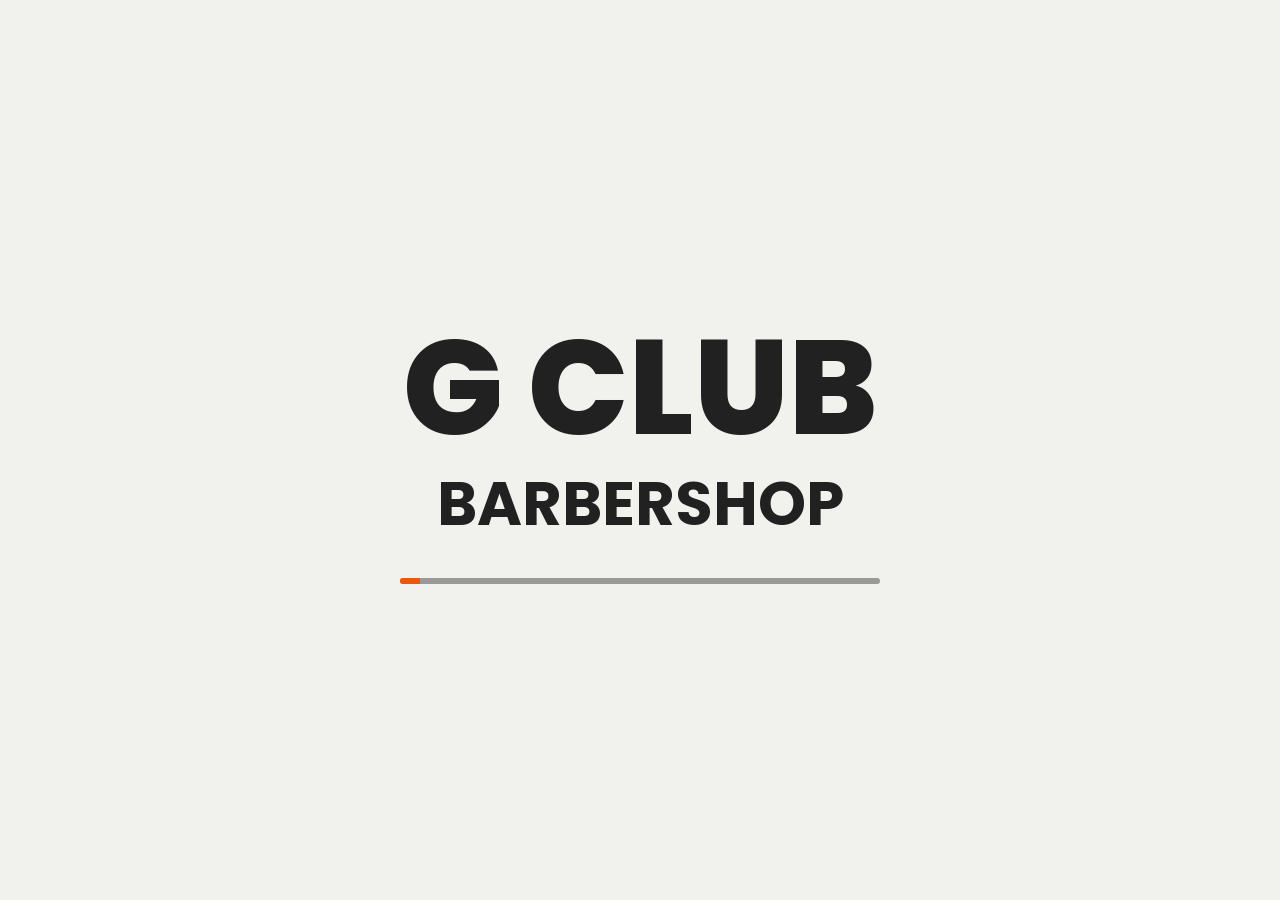
==== commit 459629ea: "new flavlink Testing link" ====
--- a/index.html
+++ b/index.html
@@ -12,8 +12,8 @@
 <meta name="description" content="Real scissor work, sharp fades and beard shaping in Pattaya. Walk-ins welcome, English spoken at every chair. Book online or drop by.">
 <meta name="framer-search-index" content="https://framerusercontent.com/sites/76bOqTl1kVQYCdHuugUTML/searchIndex-0zqBNAeZ9lOT.json">
 <meta name="framer-search-index-fallback" content="https://framerusercontent.com/sites/76bOqTl1kVQYCdHuugUTML/searchIndex-FoNm0nLiCo5P.json">
-<link href="assets/framerusercontent.com/images/R3NdKIUVEqCyAKYeIYrj58kFU.png" rel="icon" media="(prefers-color-scheme: light)">
-<link href="assets/framerusercontent.com/images/WuyF2tHNSJtkew1hN2DHYbKjxRo.png" rel="icon" media="(prefers-color-scheme: dark)">
+<link href="assets/framerusercontent.com/images/Flavcon whitev.png" rel="icon" media="(prefers-color-scheme: light)">
+<link href="assets/framerusercontent.com/images/flavcon blackv.png" rel="icon" media="(prefers-color-scheme: dark)">
 <link rel="apple-touch-icon" href="assets/framerusercontent.com/images/R3NdKIUVEqCyAKYeIYrj58kFU.png">
 <!-- Open Graph -->
 <meta property="og:type" content="website">
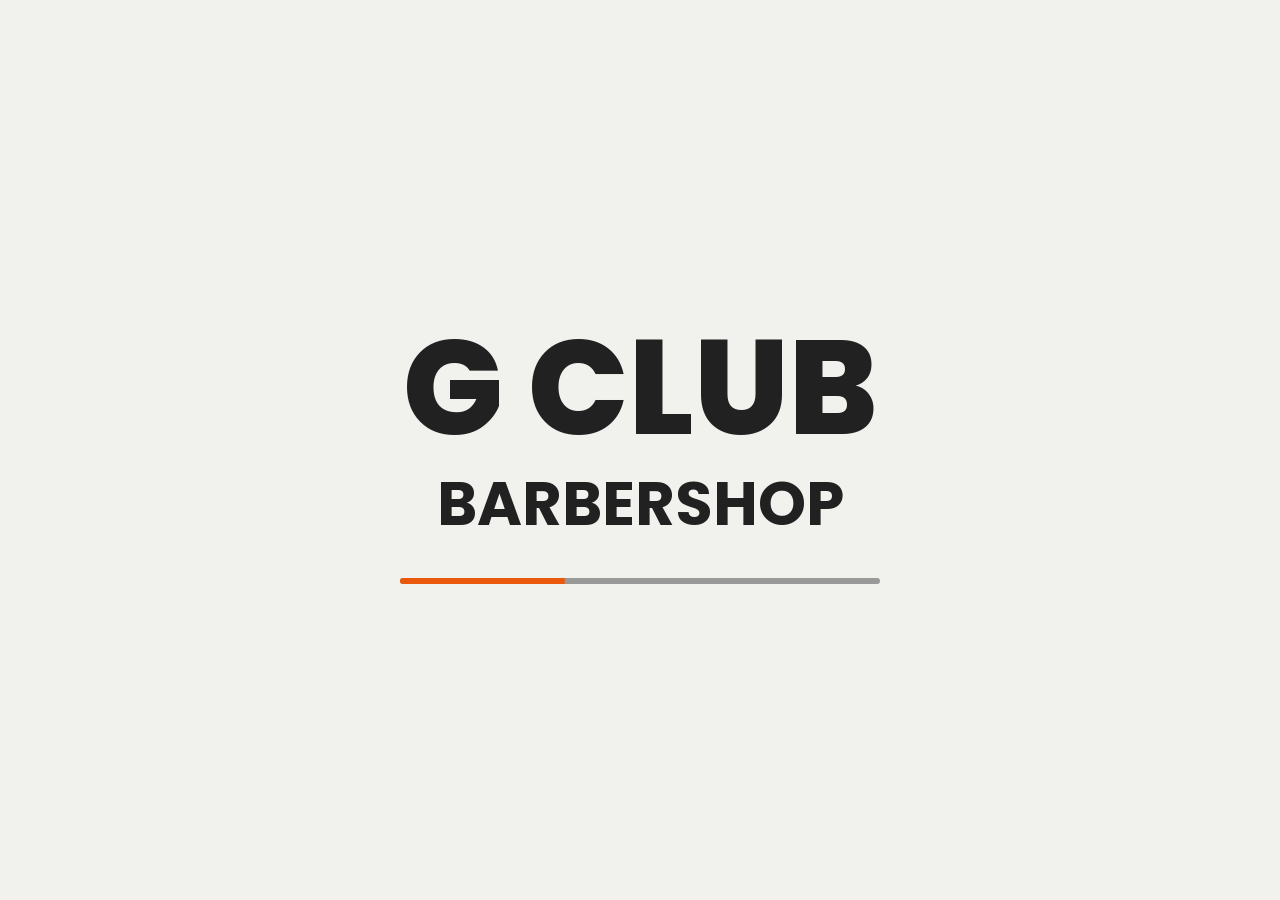
==== commit 599a145f: "policy link in html Update" ====
--- a/index.html
+++ b/index.html
@@ -132,7 +132,7 @@
     
     <!-- End of bodyStart -->
 	
-	<div id="main" data-framer-hydrate-v2="{&quot;routeId&quot;:&quot;augiA20Il&quot;,&quot;localeId&quot;:&quot;default&quot;,&quot;breakpoints&quot;:[{&quot;hash&quot;:&quot;72rtr7&quot;,&quot;mediaQuery&quot;:&quot;(min-width: 1200px)&quot;},{&quot;hash&quot;:&quot;ddhxfd&quot;,&quot;mediaQuery&quot;:&quot;(min-width: 810px) and (max-width: 1199.98px)&quot;},{&quot;hash&quot;:&quot;1yto2f6&quot;,&quot;mediaQuery&quot;:&quot;(max-width: 809.98px)&quot;},{&quot;hash&quot;:&quot;8resny&quot;,&quot;mediaQuery&quot;:&quot;(min-width: 1200px)&quot;},{&quot;hash&quot;:&quot;4f2ri8&quot;,&quot;mediaQuery&quot;:&quot;(min-width: 810px) and (max-width: 1199.98px)&quot;},{&quot;hash&quot;:&quot;r6dvv1&quot;,&quot;mediaQuery&quot;:&quot;(max-width: 809.98px)&quot;}]}" data-framer-ssr-released-at="2026-09-25T13:06:17.901Z" data-framer-page-optimized-at="2026-09-25T14:07:48.960Z" data-framer-generated-page><!--$--><style data-framer-html-style>:root body { background: none; }</style><div class="framer-I6ixw framer-8resny" data-layout-template="true" style="min-height:100vh;width:auto"><div class="framer-16985u5-container"><div class="ssr-variant hidden-r6dvv1"><nav class="framer-wn1DB framer-nrDrr framer-13r0meu framer-v-1p811ap" data-border="true" data-framer-name="Close" style="--border-bottom-width:1px;--border-color:rgba(33, 33, 33, 0.5);--border-left-width:0px;--border-right-width:0px;--border-style:solid;--border-top-width:0px;background:linear-gradient(180deg, var(--token-098fe9c4-c898-4655-b6f7-d6a7b99316e0, rgb(194, 65, 12)) -133%, var(--token-098fe9c4-c898-4655-b6f7-d6a7b99316e0, rgb(194, 65, 12)) -73%, rgba(242, 242, 240, 0.85) -28.999999999999996%);width:100%;will-change:transform;box-shadow:0px 1px 2px 0px rgba(0, 0, 0, 0.25);opacity:1;transform:none"><div class="framer-zgzgd" data-framer-name="The wrap"><div class="framer-192h9gt" data-framer-name="Logo + menu wrap"><div class="framer-1feyj2f" data-framer-component-type="RichTextContainer" style="--extracted-r6o4lv:rgb(10, 10, 10);transform:none"><p dir="auto" class="framer-text" style="--font-selector:RlM7UG9wcGlucy1ib2xk;--framer-font-family:&quot;Poppins&quot;, &quot;Poppins Placeholder&quot;, sans-serif;--framer-font-size:25px;--framer-font-weight:700;--framer-text-color:var(--extracted-r6o4lv, rgb(10, 10, 10));--framer-text-transform:uppercase"><!--$--><a class="framer-text framer-styles-preset-x9u71v" data-styles-preset="BYNEpuSA7" href="#hero">G club</a><!--/$--></p></div><div class="framer-429t46" data-framer-name="Menu - X"><div class="framer-v2ztxq" data-framer-component-type="RichTextContainer" style="--extracted-r6o4lv:rgb(10, 10, 10);--framer-link-text-color:rgb(0, 153, 255);--framer-link-text-decoration:underline;opacity:0;transform:none"><p dir="auto" class="framer-text" style="--font-selector:RlM7UG9wcGlucy1yZWd1bGFy;--framer-font-family:&quot;Poppins&quot;, &quot;Poppins Placeholder&quot;, sans-serif;--framer-letter-spacing:0.18em;--framer-text-color:var(--extracted-r6o4lv, rgb(10, 10, 10));--framer-text-transform:uppercase">Close</p></div><div class="framer-tfijc" data-framer-name="X Icon" data-highlight="true" tabindex="0"><div class="framer-17hojet" style="background-color:var(--token-830f00f5-a7fd-48c5-b9a0-06f1735a530f, rgb(33, 33, 33));border-bottom-left-radius:74px;border-bottom-right-radius:74px;border-top-left-radius:74px;border-top-right-radius:74px;transform:rotate(90deg)"></div><div class="framer-igv5ac" style="background-color:var(--token-830f00f5-a7fd-48c5-b9a0-06f1735a530f, rgb(33, 33, 33));border-bottom-left-radius:74px;border-bottom-right-radius:74px;border-top-left-radius:74px;border-top-right-radius:74px;transform:rotate(90deg)"></div></div></div></div><div class="framer-cirhnm" data-framer-name="Content" style="opacity:0.16"><div class="framer-1cuy3ka" data-framer-name="Spacer" style="background-color:rgb(187, 221, 255);opacity:0"></div><div class="framer-y4e2s4" data-framer-name="Menu wrap"><!--$--><div class="framer-ocotg8-container" data-framer-name="button 1" name="button 1" style="will-change:transform;opacity:0;transform:none"><!--$--><a name="button 1" class="framer-2S65r framer-2jhnml framer-v-gurnst framer-9tlnuz" data-border="true" data-framer-name="Menu item" href="#service" style="--border-bottom-width:1px;--border-color:rgba(33, 33, 33, 0);--border-left-width:1px;--border-right-width:1px;--border-style:solid;--border-top-width:1px;border-bottom-left-radius:2px;border-bottom-right-radius:2px;border-top-left-radius:2px;border-top-right-radius:2px;box-shadow:none"><div class="framer-sw7wz0" data-framer-name="txt layer" style="background-color:rgba(0, 0, 0, 0);border-bottom-left-radius:2px;border-bottom-right-radius:2px;border-top-left-radius:2px;border-top-right-radius:2px"><div class="framer-vt0yi" data-framer-name="Line Left" style="background-color:var(--token-830f00f5-a7fd-48c5-b9a0-06f1735a530f, rgb(33, 33, 33));border-bottom-left-radius:300px;border-bottom-right-radius:300px;border-top-left-radius:300px;border-top-right-radius:300px;opacity:0"></div><div class="framer-gi3qn9" data-framer-component-type="RichTextContainer" style="--variable-reference-M3Cd74zWF-vg6GbzeXn:62;transform:none"><p dir="auto" class="framer-text" style="--font-selector:RlM7UG9wcGlucy1ibGFjaw==;--framer-font-family:&quot;Poppins&quot;, &quot;Poppins Placeholder&quot;, sans-serif;--framer-font-size:calc(var(--variable-reference-M3Cd74zWF-vg6GbzeXn) * 1px);--framer-font-weight:900;--framer-line-height:1.1em;--framer-text-transform:capitalize">Services</p></div></div></a><!--/$--></div><!--/$--><!--$--><div class="framer-wwv1xi-container" data-framer-name="button 2" name="button 2" style="will-change:transform;opacity:0;transform:none"><!--$--><a name="button 2" class="framer-2S65r framer-2jhnml framer-v-gurnst framer-9tlnuz" data-border="true" data-framer-name="Menu item" href="#gallery" style="--border-bottom-width:1px;--border-color:rgba(33, 33, 33, 0);--border-left-width:1px;--border-right-width:1px;--border-style:solid;--border-top-width:1px;border-bottom-left-radius:2px;border-bottom-right-radius:2px;border-top-left-radius:2px;border-top-right-radius:2px;box-shadow:none"><div class="framer-sw7wz0" data-framer-name="txt layer" style="background-color:rgba(0, 0, 0, 0);border-bottom-left-radius:2px;border-bottom-right-radius:2px;border-top-left-radius:2px;border-top-right-radius:2px"><div class="framer-vt0yi" data-framer-name="Line Left" style="background-color:var(--token-830f00f5-a7fd-48c5-b9a0-06f1735a530f, rgb(33, 33, 33));border-bottom-left-radius:300px;border-bottom-right-radius:300px;border-top-left-radius:300px;border-top-right-radius:300px;opacity:0"></div><div class="framer-gi3qn9" data-framer-component-type="RichTextContainer" style="--variable-reference-M3Cd74zWF-vg6GbzeXn:62;transform:none"><p dir="auto" class="framer-text" style="--font-selector:RlM7UG9wcGlucy1ibGFjaw==;--framer-font-family:&quot;Poppins&quot;, &quot;Poppins Placeholder&quot;, sans-serif;--framer-font-size:calc(var(--variable-reference-M3Cd74zWF-vg6GbzeXn) * 1px);--framer-font-weight:900;--framer-line-height:1.1em;--framer-text-transform:capitalize">Gallery</p></div></div></a><!--/$--></div><!--/$--><!--$--><div class="framer-p8y6e6-container" data-framer-name="button3" name="button3" style="will-change:transform;opacity:0;transform:none"><!--$--><a name="button3" class="framer-2S65r framer-2jhnml framer-v-gurnst framer-9tlnuz" data-border="true" data-framer-name="Menu item" href="#why-g-club" style="--border-bottom-width:1px;--border-color:rgba(33, 33, 33, 0);--border-left-width:1px;--border-right-width:1px;--border-style:solid;--border-top-width:1px;border-bottom-left-radius:2px;border-bottom-right-radius:2px;border-top-left-radius:2px;border-top-right-radius:2px;box-shadow:none"><div class="framer-sw7wz0" data-framer-name="txt layer" style="background-color:rgba(0, 0, 0, 0);border-bottom-left-radius:2px;border-bottom-right-radius:2px;border-top-left-radius:2px;border-top-right-radius:2px"><div class="framer-vt0yi" data-framer-name="Line Left" style="background-color:var(--token-830f00f5-a7fd-48c5-b9a0-06f1735a530f, rgb(33, 33, 33));border-bottom-left-radius:300px;border-bottom-right-radius:300px;border-top-left-radius:300px;border-top-right-radius:300px;opacity:0"></div><div class="framer-gi3qn9" data-framer-component-type="RichTextContainer" style="--variable-reference-M3Cd74zWF-vg6GbzeXn:62;transform:none"><p dir="auto" class="framer-text" style="--font-selector:RlM7UG9wcGlucy1ibGFjaw==;--framer-font-family:&quot;Poppins&quot;, &quot;Poppins Placeholder&quot;, sans-serif;--framer-font-size:calc(var(--variable-reference-M3Cd74zWF-vg6GbzeXn) * 1px);--framer-font-weight:900;--framer-line-height:1.1em;--framer-text-transform:capitalize">The club</p></div></div></a><!--/$--></div><!--/$--><!--$--><div class="framer-y0qfy5-container" data-framer-name="button 4 " name="button 4 " style="will-change:transform;opacity:0;transform:none"><!--$--><a name="button 4 " class="framer-2S65r framer-2jhnml framer-v-gurnst framer-9tlnuz" data-border="true" data-framer-name="Menu item" href="#the-space" style="--border-bottom-width:1px;--border-color:rgba(33, 33, 33, 0);--border-left-width:1px;--border-right-width:1px;--border-style:solid;--border-top-width:1px;border-bottom-left-radius:2px;border-bottom-right-radius:2px;border-top-left-radius:2px;border-top-right-radius:2px;box-shadow:none"><div class="framer-sw7wz0" data-framer-name="txt layer" style="background-color:rgba(0, 0, 0, 0);border-bottom-left-radius:2px;border-bottom-right-radius:2px;border-top-left-radius:2px;border-top-right-radius:2px"><div class="framer-vt0yi" data-framer-name="Line Left" style="background-color:var(--token-830f00f5-a7fd-48c5-b9a0-06f1735a530f, rgb(33, 33, 33));border-bottom-left-radius:300px;border-bottom-right-radius:300px;border-top-left-radius:300px;border-top-right-radius:300px;opacity:0"></div><div class="framer-gi3qn9" data-framer-component-type="RichTextContainer" style="--variable-reference-M3Cd74zWF-vg6GbzeXn:62;transform:none"><p dir="auto" class="framer-text" style="--font-selector:RlM7UG9wcGlucy1ibGFjaw==;--framer-font-family:&quot;Poppins&quot;, &quot;Poppins Placeholder&quot;, sans-serif;--framer-font-size:calc(var(--variable-reference-M3Cd74zWF-vg6GbzeXn) * 1px);--framer-font-weight:900;--framer-line-height:1.1em;--framer-text-transform:capitalize">Find us</p></div></div></a><!--/$--></div><!--/$--></div><div class="framer-ef0e1z" data-framer-name="Body + buttons"><div class="framer-13gt1gn" data-framer-name="Body"><!--$--><a class="framer-v8hsbz framer-15y2l0w" data-framer-name="Phone" href="tel: +66962034015" target="_blank"><div data-framer-component-type="SVG" parentsize="0" _constraints="[object Object]" rotation="0" shadows class="framer-161y1j8" aria-hidden="true" style="image-rendering:pixelated;flex-shrink:0;background-size:100% 100%;background-image:url('data:image/svg+xml,<svg xmlns=%22http://www.w3.org/2000/svg%22 xmlns:xlink=%22http://www.w3.org/1999/xlink%22 viewBox=%220 0 18 18%22 overflow=%22visible%22><path d=%22M 3.62 7.79 C 5.06 10.62 7.38 12.93 10.21 14.38 L 12.41 12.18 C 12.68 11.91 13.08 11.82 13.43 11.94 C 14.55 12.31 15.76 12.51 17 12.51 C 17.55 12.51 18 12.96 18 13.51 L 18 17 C 18 17.55 17.55 18 17 18 C 7.61 18 0 10.39 0 1 C 0 0.45 0.45 0 1 0 L 4.5 0 C 5.05 0 5.5 0.45 5.5 1 C 5.5 2.25 5.7 3.45 6.07 4.57 C 6.18 4.92 6.1 5.31 5.82 5.59 Z%22 fill=%22rgb(0,0,0)%22></path></svg>')"></div><div class="framer-o2nvk5" data-framer-component-type="RichTextContainer" style="--extracted-r6o4lv:rgb(10, 10, 10);--framer-link-text-color:rgb(0, 153, 255);--framer-link-text-decoration:underline;transform:none"><p dir="auto" class="framer-text" style="--font-selector:RlM7UG9wcGlucy1yZWd1bGFy;--framer-font-family:&quot;Poppins&quot;, &quot;Poppins Placeholder&quot;, sans-serif;--framer-text-color:var(--extracted-r6o4lv, rgb(10, 10, 10));--framer-text-transform:inherit">0962034015</p></div></a><!--/$--><div class="framer-yrui0v" data-framer-name="Locaiton"><div class="framer-1yryywp" data-framer-component-type="RichTextContainer" style="--extracted-r6o4lv:rgb(10, 10, 10);--framer-link-text-color:rgb(0, 153, 255);--framer-link-text-decoration:underline;transform:none"><p dir="auto" class="framer-text" style="--font-selector:RlM7UG9wcGlucy1yZWd1bGFy;--framer-font-family:&quot;Poppins&quot;, &quot;Poppins Placeholder&quot;, sans-serif;--framer-text-color:var(--extracted-r6o4lv, rgb(10, 10, 10));--framer-text-transform:inherit">South Pattaya, Thailand</p></div><div class="framer-nmrpyr" data-framer-component-type="RichTextContainer" style="--extracted-r6o4lv:rgb(10, 10, 10);--framer-link-text-color:rgb(0, 153, 255);--framer-link-text-decoration:underline;transform:none"><p dir="auto" class="framer-text" style="--font-selector:RlM7UG9wcGlucy1yZWd1bGFy;--framer-font-family:&quot;Poppins&quot;, &quot;Poppins Placeholder&quot;, sans-serif;--framer-text-color:var(--extracted-r6o4lv, rgb(10, 10, 10));--framer-text-transform:inherit">English spoken at every chair.</p></div></div></div><!--$--><div class="framer-akt32x-container" data-framer-name="Button in nav" name="Button in nav"><!--$--><a name="Button in nav" class="framer-2S65r framer-2jhnml framer-v-wfuk4s framer-9tlnuz" data-border="true" data-framer-name="Tran M" href="#service" style="--border-bottom-width:1px;--border-color:rgba(33, 33, 33, 0);--border-left-width:1px;--border-right-width:1px;--border-style:solid;--border-top-width:1px;border-bottom-left-radius:2px;border-bottom-right-radius:2px;border-top-left-radius:2px;border-top-right-radius:2px;box-shadow:none"><div class="framer-sw7wz0" data-framer-name="txt layer" style="background-color:rgba(0, 0, 0, 0);border-bottom-left-radius:2px;border-bottom-right-radius:2px;border-top-left-radius:2px;border-top-right-radius:2px"><div class="framer-vt0yi" data-framer-name="Line Left" style="background-color:var(--token-830f00f5-a7fd-48c5-b9a0-06f1735a530f, rgb(33, 33, 33));border-bottom-left-radius:300px;border-bottom-right-radius:300px;border-top-left-radius:300px;border-top-right-radius:300px;opacity:0"></div><div class="framer-gi3qn9" data-framer-component-type="RichTextContainer" style="--variable-reference-M3Cd74zWF-vg6GbzeXn:62;--extracted-r6o4lv:var(--token-5df7ba1f-5a85-4917-ba88-416e074811eb, rgb(16, 17, 16));transform:none"><p dir="auto" class="framer-text" style="--font-selector:RlM7UG9wcGlucy1ib2xk;--framer-font-family:&quot;Poppins&quot;, &quot;Poppins Placeholder&quot;, sans-serif;--framer-font-size:18px;--framer-font-weight:700;--framer-letter-spacing:0.1em;--framer-text-color:var(--extracted-r6o4lv, var(--token-5df7ba1f-5a85-4917-ba88-416e074811eb, rgb(16, 17, 16)));--framer-text-transform:uppercase">Book now</p></div><div class="framer-17ohhjl" data-framer-name="Line Right" style="background-color:var(--token-830f00f5-a7fd-48c5-b9a0-06f1735a530f, rgb(33, 33, 33));border-bottom-left-radius:156px;border-bottom-right-radius:156px;border-top-left-radius:156px;border-top-right-radius:156px;opacity:1"></div></div></a><!--/$--></div><!--/$--></div></div></div><div class="framer-jjrkd9" data-framer-name="Bg" style="backdrop-filter:blur(6px);-webkit-backdrop-filter:blur(6px)"><div class="framer-8e3jka" data-framer-name="Noise" style="opacity:0.05"><div data-framer-background-image-wrapper="true" style="position:absolute;border-radius:inherit;corner-shape:inherit;top:0;right:0;bottom:0;left:0;background-image:url(https://framerusercontent.com/images/6mcf62RlDfRfU61Yg5vb2pefpi4.png?width=256&amp;height=256);background-repeat:repeat;background-position:left top;border:0;background-size:176.5px auto"></div></div></div></nav></div><div class="ssr-variant hidden-8resny hidden-4f2ri8"><nav class="framer-wn1DB framer-nrDrr framer-13r0meu framer-v-1g9ojk9" data-border="true" data-framer-name="phonr close" style="--border-bottom-width:1px;--border-color:rgba(33, 33, 33, 0.5);--border-left-width:0px;--border-right-width:0px;--border-style:solid;--border-top-width:0px;background:linear-gradient(180deg, var(--token-098fe9c4-c898-4655-b6f7-d6a7b99316e0, rgb(194, 65, 12)) -40%, var(--token-098fe9c4-c898-4655-b6f7-d6a7b99316e0, rgb(194, 65, 12)) -23%, rgba(241, 241, 238, 0.85) -7.000000000000001%);width:100%;will-change:transform;box-shadow:0px 1px 2px 0px rgba(0, 0, 0, 0.25);opacity:1;transform:none"><div class="framer-zgzgd" data-framer-name="The wrap"><div class="framer-192h9gt" data-framer-name="Logo + menu wrap"><div class="framer-1feyj2f" data-framer-component-type="RichTextContainer" style="--extracted-r6o4lv:rgb(10, 10, 10);transform:none"><p dir="auto" class="framer-text" style="--font-selector:RlM7UG9wcGlucy1ib2xk;--framer-font-family:&quot;Poppins&quot;, &quot;Poppins Placeholder&quot;, sans-serif;--framer-font-size:25px;--framer-font-weight:700;--framer-text-color:var(--extracted-r6o4lv, rgb(10, 10, 10));--framer-text-transform:uppercase"><!--$--><a class="framer-text framer-styles-preset-x9u71v" data-styles-preset="BYNEpuSA7" href="#hero">G club</a><!--/$--></p></div><div class="framer-429t46" data-framer-name="Menu - X"><div class="framer-v2ztxq" data-framer-component-type="RichTextContainer" style="--extracted-r6o4lv:rgb(10, 10, 10);--framer-link-text-color:rgb(0, 153, 255);--framer-link-text-decoration:underline;opacity:0;transform:none"><p dir="auto" class="framer-text" style="--font-selector:RlM7UG9wcGlucy1yZWd1bGFy;--framer-font-family:&quot;Poppins&quot;, &quot;Poppins Placeholder&quot;, sans-serif;--framer-letter-spacing:0.18em;--framer-text-color:var(--extracted-r6o4lv, rgb(10, 10, 10));--framer-text-transform:uppercase">Close</p></div><div class="framer-tfijc" data-framer-name="X Icon" data-highlight="true" tabindex="0"><div class="framer-17hojet" style="background-color:var(--token-830f00f5-a7fd-48c5-b9a0-06f1735a530f, rgb(33, 33, 33));border-bottom-left-radius:74px;border-bottom-right-radius:74px;border-top-left-radius:74px;border-top-right-radius:74px;transform:rotate(90deg)"></div><div class="framer-igv5ac" style="background-color:var(--token-830f00f5-a7fd-48c5-b9a0-06f1735a530f, rgb(33, 33, 33));border-bottom-left-radius:74px;border-bottom-right-radius:74px;border-top-left-radius:74px;border-top-right-radius:74px;transform:rotate(90deg)"></div></div></div></div><div class="framer-cirhnm" data-framer-name="Content" style="opacity:0.16"><div class="framer-y4e2s4" data-framer-name="Menu wrap"><!--$--><div class="framer-ocotg8-container" data-framer-name="button 1" name="button 1" style="will-change:transform;opacity:0;transform:none"><!--$--><a name="button 1" class="framer-2S65r framer-2jhnml framer-v-gurnst framer-9tlnuz" data-border="true" data-framer-name="Menu item" href="#service" style="--border-bottom-width:1px;--border-color:rgba(33, 33, 33, 0);--border-left-width:1px;--border-right-width:1px;--border-style:solid;--border-top-width:1px;border-bottom-left-radius:2px;border-bottom-right-radius:2px;border-top-left-radius:2px;border-top-right-radius:2px;box-shadow:none"><div class="framer-sw7wz0" data-framer-name="txt layer" style="background-color:rgba(0, 0, 0, 0);border-bottom-left-radius:2px;border-bottom-right-radius:2px;border-top-left-radius:2px;border-top-right-radius:2px"><div class="framer-vt0yi" data-framer-name="Line Left" style="background-color:var(--token-830f00f5-a7fd-48c5-b9a0-06f1735a530f, rgb(33, 33, 33));border-bottom-left-radius:300px;border-bottom-right-radius:300px;border-top-left-radius:300px;border-top-right-radius:300px;opacity:0"></div><div class="framer-gi3qn9" data-framer-component-type="RichTextContainer" style="--variable-reference-M3Cd74zWF-vg6GbzeXn:40;transform:none"><p dir="auto" class="framer-text" style="--font-selector:RlM7UG9wcGlucy1ibGFjaw==;--framer-font-family:&quot;Poppins&quot;, &quot;Poppins Placeholder&quot;, sans-serif;--framer-font-size:calc(var(--variable-reference-M3Cd74zWF-vg6GbzeXn) * 1px);--framer-font-weight:900;--framer-line-height:1.1em;--framer-text-transform:capitalize">Services</p></div></div></a><!--/$--></div><!--/$--><!--$--><div class="framer-wwv1xi-container" data-framer-name="button 2" name="button 2" style="will-change:transform;opacity:0;transform:none"><!--$--><a name="button 2" class="framer-2S65r framer-2jhnml framer-v-gurnst framer-9tlnuz" data-border="true" data-framer-name="Menu item" href="#gallery" style="--border-bottom-width:1px;--border-color:rgba(33, 33, 33, 0);--border-left-width:1px;--border-right-width:1px;--border-style:solid;--border-top-width:1px;border-bottom-left-radius:2px;border-bottom-right-radius:2px;border-top-left-radius:2px;border-top-right-radius:2px;box-shadow:none"><div class="framer-sw7wz0" data-framer-name="txt layer" style="background-color:rgba(0, 0, 0, 0);border-bottom-left-radius:2px;border-bottom-right-radius:2px;border-top-left-radius:2px;border-top-right-radius:2px"><div class="framer-vt0yi" data-framer-name="Line Left" style="background-color:var(--token-830f00f5-a7fd-48c5-b9a0-06f1735a530f, rgb(33, 33, 33));border-bottom-left-radius:300px;border-bottom-right-radius:300px;border-top-left-radius:300px;border-top-right-radius:300px;opacity:0"></div><div class="framer-gi3qn9" data-framer-component-type="RichTextContainer" style="--variable-reference-M3Cd74zWF-vg6GbzeXn:40;transform:none"><p dir="auto" class="framer-text" style="--font-selector:RlM7UG9wcGlucy1ibGFjaw==;--framer-font-family:&quot;Poppins&quot;, &quot;Poppins Placeholder&quot;, sans-serif;--framer-font-size:calc(var(--variable-reference-M3Cd74zWF-vg6GbzeXn) * 1px);--framer-font-weight:900;--framer-line-height:1.1em;--framer-text-transform:capitalize">Gallery</p></div></div></a><!--/$--></div><!--/$--><!--$--><div class="framer-p8y6e6-container" data-framer-name="button3" name="button3" style="will-change:transform;opacity:0;transform:none"><!--$--><a name="button3" class="framer-2S65r framer-2jhnml framer-v-gurnst framer-9tlnuz" data-border="true" data-framer-name="Menu item" href="#why-g-club" style="--border-bottom-width:1px;--border-color:rgba(33, 33, 33, 0);--border-left-width:1px;--border-right-width:1px;--border-style:solid;--border-top-width:1px;border-bottom-left-radius:2px;border-bottom-right-radius:2px;border-top-left-radius:2px;border-top-right-radius:2px;box-shadow:none"><div class="framer-sw7wz0" data-framer-name="txt layer" style="background-color:rgba(0, 0, 0, 0);border-bottom-left-radius:2px;border-bottom-right-radius:2px;border-top-left-radius:2px;border-top-right-radius:2px"><div class="framer-vt0yi" data-framer-name="Line Left" style="background-color:var(--token-830f00f5-a7fd-48c5-b9a0-06f1735a530f, rgb(33, 33, 33));border-bottom-left-radius:300px;border-bottom-right-radius:300px;border-top-left-radius:300px;border-top-right-radius:300px;opacity:0"></div><div class="framer-gi3qn9" data-framer-component-type="RichTextContainer" style="--variable-reference-M3Cd74zWF-vg6GbzeXn:40;transform:none"><p dir="auto" class="framer-text" style="--font-selector:RlM7UG9wcGlucy1ibGFjaw==;--framer-font-family:&quot;Poppins&quot;, &quot;Poppins Placeholder&quot;, sans-serif;--framer-font-size:calc(var(--variable-reference-M3Cd74zWF-vg6GbzeXn) * 1px);--framer-font-weight:900;--framer-line-height:1.1em;--framer-text-transform:capitalize">The club</p></div></div></a><!--/$--></div><!--/$--><!--$--><div class="framer-y0qfy5-container" data-framer-name="button 4 " name="button 4 " style="will-change:transform;opacity:0;transform:none"><!--$--><a name="button 4 " class="framer-2S65r framer-2jhnml framer-v-gurnst framer-9tlnuz" data-border="true" data-framer-name="Menu item" href="#the-space" style="--border-bottom-width:1px;--border-color:rgba(33, 33, 33, 0);--border-left-width:1px;--border-right-width:1px;--border-style:solid;--border-top-width:1px;border-bottom-left-radius:2px;border-bottom-right-radius:2px;border-top-left-radius:2px;border-top-right-radius:2px;box-shadow:none"><div class="framer-sw7wz0" data-framer-name="txt layer" style="background-color:rgba(0, 0, 0, 0);border-bottom-left-radius:2px;border-bottom-right-radius:2px;border-top-left-radius:2px;border-top-right-radius:2px"><div class="framer-vt0yi" data-framer-name="Line Left" style="background-color:var(--token-830f00f5-a7fd-48c5-b9a0-06f1735a530f, rgb(33, 33, 33));border-bottom-left-radius:300px;border-bottom-right-radius:300px;border-top-left-radius:300px;border-top-right-radius:300px;opacity:0"></div><div class="framer-gi3qn9" data-framer-component-type="RichTextContainer" style="--variable-reference-M3Cd74zWF-vg6GbzeXn:40;transform:none"><p dir="auto" class="framer-text" style="--font-selector:RlM7UG9wcGlucy1ibGFjaw==;--framer-font-family:&quot;Poppins&quot;, &quot;Poppins Placeholder&quot;, sans-serif;--framer-font-size:calc(var(--variable-reference-M3Cd74zWF-vg6GbzeXn) * 1px);--framer-font-weight:900;--framer-line-height:1.1em;--framer-text-transform:capitalize">Find us</p></div></div></a><!--/$--></div><!--/$--></div><div class="framer-ef0e1z" data-framer-name="Body + buttons"><div class="framer-13gt1gn" data-framer-name="Body"><!--$--><a class="framer-v8hsbz framer-15y2l0w" data-framer-name="Phone" href="tel: +66962034015" target="_blank"><div data-framer-component-type="SVG" parentsize="0" _constraints="[object Object]" rotation="0" shadows class="framer-161y1j8" aria-hidden="true" style="image-rendering:pixelated;flex-shrink:0;background-size:100% 100%;background-image:url('data:image/svg+xml,<svg xmlns=%22http://www.w3.org/2000/svg%22 xmlns:xlink=%22http://www.w3.org/1999/xlink%22 viewBox=%220 0 18 18%22 overflow=%22visible%22><path d=%22M 3.62 7.79 C 5.06 10.62 7.38 12.93 10.21 14.38 L 12.41 12.18 C 12.68 11.91 13.08 11.82 13.43 11.94 C 14.55 12.31 15.76 12.51 17 12.51 C 17.55 12.51 18 12.96 18 13.51 L 18 17 C 18 17.55 17.55 18 17 18 C 7.61 18 0 10.39 0 1 C 0 0.45 0.45 0 1 0 L 4.5 0 C 5.05 0 5.5 0.45 5.5 1 C 5.5 2.25 5.7 3.45 6.07 4.57 C 6.18 4.92 6.1 5.31 5.82 5.59 Z%22 fill=%22rgb(0,0,0)%22></path></svg>')"></div><div class="framer-o2nvk5" data-framer-component-type="RichTextContainer" style="--extracted-r6o4lv:rgb(10, 10, 10);--framer-link-text-color:rgb(0, 153, 255);--framer-link-text-decoration:underline;transform:none"><p dir="auto" class="framer-text" style="--font-selector:RlM7UG9wcGlucy1yZWd1bGFy;--framer-font-family:&quot;Poppins&quot;, &quot;Poppins Placeholder&quot;, sans-serif;--framer-text-color:var(--extracted-r6o4lv, rgb(10, 10, 10));--framer-text-transform:inherit">0962034015</p></div></a><!--/$--><div class="framer-yrui0v" data-framer-name="Locaiton"><div class="framer-1yryywp" data-framer-component-type="RichTextContainer" style="--extracted-r6o4lv:rgb(10, 10, 10);--framer-link-text-color:rgb(0, 153, 255);--framer-link-text-decoration:underline;transform:none"><p dir="auto" class="framer-text" style="--font-selector:RlM7UG9wcGlucy1yZWd1bGFy;--framer-font-family:&quot;Poppins&quot;, &quot;Poppins Placeholder&quot;, sans-serif;--framer-text-color:var(--extracted-r6o4lv, rgb(10, 10, 10));--framer-text-transform:inherit">South Pattaya, Thailand</p></div><div class="framer-nmrpyr" data-framer-component-type="RichTextContainer" style="--extracted-r6o4lv:rgb(10, 10, 10);--framer-link-text-color:rgb(0, 153, 255);--framer-link-text-decoration:underline;transform:none"><p dir="auto" class="framer-text" style="--font-selector:RlM7UG9wcGlucy1yZWd1bGFy;--framer-font-family:&quot;Poppins&quot;, &quot;Poppins Placeholder&quot;, sans-serif;--framer-text-color:var(--extracted-r6o4lv, rgb(10, 10, 10));--framer-text-transform:inherit">English spoken at every chair.</p></div></div></div><!--$--><div class="framer-akt32x-container" data-framer-name="Button in nav" name="Button in nav"><!--$--><a name="Button in nav" class="framer-2S65r framer-2jhnml framer-v-wfuk4s framer-9tlnuz" data-border="true" data-framer-name="Tran M" href="#service" style="--border-bottom-width:1px;--border-color:rgba(33, 33, 33, 0);--border-left-width:1px;--border-right-width:1px;--border-style:solid;--border-top-width:1px;border-bottom-left-radius:2px;border-bottom-right-radius:2px;border-top-left-radius:2px;border-top-right-radius:2px;box-shadow:none"><div class="framer-sw7wz0" data-framer-name="txt layer" style="background-color:rgba(0, 0, 0, 0);border-bottom-left-radius:2px;border-bottom-right-radius:2px;border-top-left-radius:2px;border-top-right-radius:2px"><div class="framer-vt0yi" data-framer-name="Line Left" style="background-color:var(--token-830f00f5-a7fd-48c5-b9a0-06f1735a530f, rgb(33, 33, 33));border-bottom-left-radius:300px;border-bottom-right-radius:300px;border-top-left-radius:300px;border-top-right-radius:300px;opacity:0"></div><div class="framer-gi3qn9" data-framer-component-type="RichTextContainer" style="--variable-reference-M3Cd74zWF-vg6GbzeXn:62;--extracted-r6o4lv:var(--token-5df7ba1f-5a85-4917-ba88-416e074811eb, rgb(16, 17, 16));transform:none"><p dir="auto" class="framer-text" style="--font-selector:RlM7UG9wcGlucy1ib2xk;--framer-font-family:&quot;Poppins&quot;, &quot;Poppins Placeholder&quot;, sans-serif;--framer-font-size:18px;--framer-font-weight:700;--framer-letter-spacing:0.1em;--framer-text-color:var(--extracted-r6o4lv, var(--token-5df7ba1f-5a85-4917-ba88-416e074811eb, rgb(16, 17, 16)));--framer-text-transform:uppercase">Book now</p></div><div class="framer-17ohhjl" data-framer-name="Line Right" style="background-color:var(--token-830f00f5-a7fd-48c5-b9a0-06f1735a530f, rgb(33, 33, 33));border-bottom-left-radius:156px;border-bottom-right-radius:156px;border-top-left-radius:156px;border-top-right-radius:156px;opacity:1"></div></div></a><!--/$--></div><!--/$--></div></div></div><div class="framer-jjrkd9" data-framer-name="Bg" style="backdrop-filter:blur(6px);-webkit-backdrop-filter:blur(6px)"><div class="framer-8e3jka" data-framer-name="Noise" style="opacity:0.05"><div data-framer-background-image-wrapper="true" style="position:absolute;border-radius:inherit;corner-shape:inherit;top:0;right:0;bottom:0;left:0;background-image:url(https://framerusercontent.com/images/6mcf62RlDfRfU61Yg5vb2pefpi4.png?width=256&amp;height=256);background-repeat:repeat;background-position:left top;border:0;background-size:176.5px auto"></div></div></div></nav></div></div><div class="framer-xagi0r-container"><div class="ssr-variant hidden-4f2ri8 hidden-r6dvv1"><footer class="framer-tf9Z4 framer-nrDrr framer-1ubnkx0 framer-v-1ubnkx0" data-framer-name="Desktop" style="background-color:rgb(0, 0, 0);height:100%;width:100%"><div class="framer-esdpqp" data-framer-name="Content"><div class="framer-xm0tcx" data-framer-name="Nas/info wrap" style="opacity:0.8"><div class="framer-1q5hink" data-framer-name="About wrap"><div class="framer-ens0lg" data-framer-component-type="RichTextContainer" style="--extracted-r6o4lv:rgb(255, 255, 255);--framer-link-text-color:rgb(0, 153, 255);--framer-link-text-decoration:underline;opacity:0.35;transform:none"><p dir="auto" class="framer-text" style="--font-selector:RlM7UG9wcGlucy1yZWd1bGFy;--framer-font-family:&quot;Poppins&quot;, &quot;Poppins Placeholder&quot;, sans-serif;--framer-font-size:14px;--framer-letter-spacing:0.24em;--framer-text-color:var(--extracted-r6o4lv, rgb(255, 255, 255));--framer-text-transform:uppercase">The club</p></div><div class="framer-11rwg9r" data-framer-component-type="RichTextContainer" style="--extracted-r6o4lv:rgb(255, 255, 255);--framer-link-text-color:rgb(0, 153, 255);--framer-link-text-decoration:underline;opacity:0.5;transform:none"><p dir="auto" class="framer-text" style="--font-selector:RlM7UG9wcGlucy1yZWd1bGFy;--framer-font-family:&quot;Poppins&quot;, &quot;Poppins Placeholder&quot;, sans-serif;--framer-font-size:14px;--framer-line-height:1.4em;--framer-text-color:var(--extracted-r6o4lv, rgb(255, 255, 255))">Precision fades and scissor work in the heart of Pattaya. English spoken at every chair.</p></div></div><div class="framer-1mjnxvr" data-framer-name="Social + txt wrap"><div class="framer-5k0154" data-framer-component-type="RichTextContainer" style="--extracted-r6o4lv:rgb(255, 255, 255);--framer-link-text-color:rgb(0, 153, 255);--framer-link-text-decoration:underline;opacity:0.35;transform:none"><p dir="auto" class="framer-text" style="--font-selector:RlM7UG9wcGlucy1yZWd1bGFy;--framer-font-family:&quot;Poppins&quot;, &quot;Poppins Placeholder&quot;, sans-serif;--framer-font-size:14px;--framer-letter-spacing:0.24em;--framer-text-color:var(--extracted-r6o4lv, rgb(255, 255, 255));--framer-text-transform:uppercase">Connect</p></div><div class="framer-rxbzp8" data-framer-name="Social wrap"><div class="framer-1rcxdma-container" data-framer-name="instagram" name="instagram"><!--$--><a name="instagram" aria-label="Instagram link" class="framer-XAo97 framer-dh0wlo framer-v-1z0tb5i framer-1qfnsuw" data-border="true" data-framer-name="Instagram" href="https://www.instagram.com/gclubpattaya?igsh=MWlkOGtoM2d4ZHV1Zg%3D%3D" style="--border-bottom-width:1px;--border-color:rgba(242, 242, 240, 0.15);--border-left-width:1px;--border-right-width:1px;--border-style:solid;--border-top-width:1px;background-color:rgba(33, 33, 33, 0);height:100%;width:100%;border-bottom-left-radius:2px;border-bottom-right-radius:2px;border-top-left-radius:2px;border-top-right-radius:2px"><div class="framer-at0j16" data-framer-name="Instagram"><div data-framer-component-type="SVG" parentsize="0" _constraints="[object Object]" rotation="0" shadows class="framer-1457n2r" aria-hidden="true" style="image-rendering:pixelated;flex-shrink:0"><div class="svgContainer" style="width:100%;height:100%;aspect-ratio:inherit"><svg style="width:100%;height:100%;overflow: visible;"><use href="#svg-1263391382_1186"/></svg></div></div></div></a><!--/$--></div><div class="framer-199n3p9-container" data-framer-name="facebook" name="facebook"><!--$--><a name="facebook" aria-label="Facebook link" class="framer-XAo97 framer-dh0wlo framer-v-dh0wlo framer-1qfnsuw" data-border="true" data-framer-name="Facebook" href="https://www.facebook.com/thn.wat.hn.can.thana?mibextid=wwXIfr&amp;rdid=IDsCq4Bnrdi7RMwN&amp;share_url=https%3A%2F%2Fwww.facebook.com%2Fshare%2F18UUemjNe5%2F%3Fmibextid%3DwwXIfr#" style="--border-bottom-width:1px;--border-color:rgba(242, 242, 240, 0.15);--border-left-width:1px;--border-right-width:1px;--border-style:solid;--border-top-width:1px;background-color:rgba(33, 33, 33, 0);height:100%;width:100%;border-bottom-left-radius:2px;border-bottom-right-radius:2px;border-top-left-radius:2px;border-top-right-radius:2px"><div data-framer-component-type="SVG" data-framer-name="Facebook" parentsize="0" _constraints="[object Object]" rotation="0" shadows class="framer-153mn1u" aria-hidden="true" style="image-rendering:pixelated;flex-shrink:0"><div class="svgContainer" style="width:100%;height:100%;aspect-ratio:inherit"><svg style="width:100%;height:100%;overflow: visible;"><use href="#svg1311047599_599"/></svg></div></div></a><!--/$--></div><div class="framer-ysulvl-container" data-framer-name="location" name="location"><!--$--><a name="location" aria-label="Maps link" class="framer-XAo97 framer-dh0wlo framer-v-1k589nc framer-1qfnsuw" data-border="true" data-framer-name="Location" href="https://www.google.com/maps/search/?api=1&amp;query=G+CLUB+PATTAYA+BARBERSHOP%2C+Pattaya%2C+Banglamung%2C+20150" style="--border-bottom-width:1px;--border-color:rgba(242, 242, 240, 0.15);--border-left-width:1px;--border-right-width:1px;--border-style:solid;--border-top-width:1px;background-color:rgba(33, 33, 33, 0);height:100%;width:100%;border-bottom-left-radius:2px;border-bottom-right-radius:2px;border-top-left-radius:2px;border-top-right-radius:2px"><div class="framer-epz3qu" data-framer-name="Location icon"><div data-framer-component-type="SVG" parentsize="0" _constraints="[object Object]" rotation="0" shadows class="framer-1pyqnza" aria-hidden="true" style="image-rendering:pixelated;flex-shrink:0"><div class="svgContainer" style="width:100%;height:100%;aspect-ratio:inherit"><svg style="width:100%;height:100%;overflow: visible;"><use href="#svg-975277056_962"/></svg></div></div></div></a><!--/$--></div><div class="framer-d1wump-container" data-framer-name="telephone icon" name="telephone icon"><!--$--><a name="telephone icon" aria-label="Phone number" class="framer-XAo97 framer-dh0wlo framer-v-14ztwvp framer-1qfnsuw" data-border="true" data-framer-name="Phone" href="tel:+66962034015" style="--border-bottom-width:1px;--border-color:rgba(242, 242, 240, 0.15);--border-left-width:1px;--border-right-width:1px;--border-style:solid;--border-top-width:1px;background-color:rgba(33, 33, 33, 0);height:100%;width:100%;border-bottom-left-radius:2px;border-bottom-right-radius:2px;border-top-left-radius:2px;border-top-right-radius:2px"><div data-framer-component-type="SVG" data-framer-name="Phone" parentsize="0" _constraints="[object Object]" rotation="0" shadows class="framer-t5ie9u" aria-hidden="true" style="image-rendering:pixelated;flex-shrink:0"><div class="svgContainer" style="width:100%;height:100%;aspect-ratio:inherit"><svg style="width:100%;height:100%;"><use href="#svg1521229607_624"/></svg></div></div></a><!--/$--></div></div><div class="framer-lx9koo" data-framer-component-type="RichTextContainer" style="--extracted-r6o4lv:rgb(255, 255, 255);--framer-link-text-color:rgb(0, 153, 255);--framer-link-text-decoration:underline;opacity:0.5;transform:none"><p dir="auto" class="framer-text" style="--font-selector:RlM7UG9wcGlucy1yZWd1bGFy;--framer-font-family:&quot;Poppins&quot;, &quot;Poppins Placeholder&quot;, sans-serif;--framer-font-size:14px;--framer-text-color:var(--extracted-r6o4lv, rgb(255, 255, 255))">Pattaya, Thailand.</p></div></div><nav class="framer-p9wabz" data-framer-name="Menu footer wrap"><div class="framer-36n4o4" data-framer-component-type="RichTextContainer" style="--extracted-r6o4lv:rgb(255, 255, 255);--framer-link-text-color:rgb(0, 153, 255);--framer-link-text-decoration:underline;opacity:0.35;transform:none"><p dir="auto" class="framer-text" style="--font-selector:RlM7UG9wcGlucy1yZWd1bGFy;--framer-font-family:&quot;Poppins&quot;, &quot;Poppins Placeholder&quot;, sans-serif;--framer-font-size:14px;--framer-letter-spacing:0.24em;--framer-text-color:var(--extracted-r6o4lv, rgb(255, 255, 255));--framer-text-transform:uppercase">Navigation</p></div><div class="framer-z2l8dn" data-framer-name="Nav footer items" style="opacity:0.6"><!--$--><div class="framer-8n84ka-container" data-framer-name="button 1 footer" name="button 1 footer"><!--$--><a name="button 1 footer" class="framer-2S65r framer-2jhnml framer-v-fsamc5 framer-9tlnuz" data-border="true" data-framer-name="Footer menu items" href="#service" style="--border-bottom-width:0px;--border-color:rgba(235, 90, 12, 0);--border-left-width:0px;--border-right-width:0px;--border-style:solid;--border-top-width:0px;border-bottom-left-radius:2px;border-bottom-right-radius:2px;border-top-left-radius:2px;border-top-right-radius:2px;box-shadow:none"><div class="framer-sw7wz0" data-framer-name="txt layer" style="background-color:rgba(0, 0, 0, 0);border-bottom-left-radius:2px;border-bottom-right-radius:2px;border-top-left-radius:2px;border-top-right-radius:2px"><div class="framer-gi3qn9" data-framer-component-type="RichTextContainer" style="--variable-reference-M3Cd74zWF-vg6GbzeXn:14;--extracted-r6o4lv:var(--token-6f2fbdcc-780a-40d9-b889-6d02c8eec711, rgb(241, 241, 238));transform:none"><p dir="auto" class="framer-text" style="--font-selector:RlM7UG9wcGlucy1yZWd1bGFy;--framer-font-family:&quot;Poppins&quot;, &quot;Poppins Placeholder&quot;, sans-serif;--framer-letter-spacing:0.04em;--framer-text-color:var(--extracted-r6o4lv, var(--token-6f2fbdcc-780a-40d9-b889-6d02c8eec711, rgb(241, 241, 238)));--framer-text-transform:capitalize">services</p></div></div></a><!--/$--></div><!--/$--><!--$--><div class="framer-12j7kk8-container" data-framer-name="button 2 footer" name="button 2 footer"><!--$--><a name="button 2 footer" class="framer-2S65r framer-2jhnml framer-v-fsamc5 framer-9tlnuz" data-border="true" data-framer-name="Footer menu items" href="#gallery" style="--border-bottom-width:0px;--border-color:rgba(235, 90, 12, 0);--border-left-width:0px;--border-right-width:0px;--border-style:solid;--border-top-width:0px;border-bottom-left-radius:2px;border-bottom-right-radius:2px;border-top-left-radius:2px;border-top-right-radius:2px;box-shadow:none"><div class="framer-sw7wz0" data-framer-name="txt layer" style="background-color:rgba(0, 0, 0, 0);border-bottom-left-radius:2px;border-bottom-right-radius:2px;border-top-left-radius:2px;border-top-right-radius:2px"><div class="framer-gi3qn9" data-framer-component-type="RichTextContainer" style="--variable-reference-M3Cd74zWF-vg6GbzeXn:14;--extracted-r6o4lv:var(--token-6f2fbdcc-780a-40d9-b889-6d02c8eec711, rgb(241, 241, 238));transform:none"><p dir="auto" class="framer-text" style="--font-selector:RlM7UG9wcGlucy1yZWd1bGFy;--framer-font-family:&quot;Poppins&quot;, &quot;Poppins Placeholder&quot;, sans-serif;--framer-letter-spacing:0.04em;--framer-text-color:var(--extracted-r6o4lv, var(--token-6f2fbdcc-780a-40d9-b889-6d02c8eec711, rgb(241, 241, 238)));--framer-text-transform:capitalize">Gallery</p></div></div></a><!--/$--></div><!--/$--><!--$--><div class="framer-1kc9g5t-container" data-framer-name="button 3 footer" name="button 3 footer"><!--$--><a name="button 3 footer" class="framer-2S65r framer-2jhnml framer-v-fsamc5 framer-9tlnuz" data-border="true" data-framer-name="Footer menu items" href="#why-g-club" style="--border-bottom-width:0px;--border-color:rgba(235, 90, 12, 0);--border-left-width:0px;--border-right-width:0px;--border-style:solid;--border-top-width:0px;border-bottom-left-radius:2px;border-bottom-right-radius:2px;border-top-left-radius:2px;border-top-right-radius:2px;box-shadow:none"><div class="framer-sw7wz0" data-framer-name="txt layer" style="background-color:rgba(0, 0, 0, 0);border-bottom-left-radius:2px;border-bottom-right-radius:2px;border-top-left-radius:2px;border-top-right-radius:2px"><div class="framer-gi3qn9" data-framer-component-type="RichTextContainer" style="--variable-reference-M3Cd74zWF-vg6GbzeXn:14;--extracted-r6o4lv:var(--token-6f2fbdcc-780a-40d9-b889-6d02c8eec711, rgb(241, 241, 238));transform:none"><p dir="auto" class="framer-text" style="--font-selector:RlM7UG9wcGlucy1yZWd1bGFy;--framer-font-family:&quot;Poppins&quot;, &quot;Poppins Placeholder&quot;, sans-serif;--framer-letter-spacing:0.04em;--framer-text-color:var(--extracted-r6o4lv, var(--token-6f2fbdcc-780a-40d9-b889-6d02c8eec711, rgb(241, 241, 238)));--framer-text-transform:capitalize">The Club</p></div></div></a><!--/$--></div><!--/$--><!--$--><div class="framer-1n60tut-container" data-framer-name="button 4 footer" name="button 4 footer"><!--$--><a name="button 4 footer" class="framer-2S65r framer-2jhnml framer-v-fsamc5 framer-9tlnuz" data-border="true" data-framer-name="Footer menu items" href="#the-space" style="--border-bottom-width:0px;--border-color:rgba(235, 90, 12, 0);--border-left-width:0px;--border-right-width:0px;--border-style:solid;--border-top-width:0px;border-bottom-left-radius:2px;border-bottom-right-radius:2px;border-top-left-radius:2px;border-top-right-radius:2px;box-shadow:none"><div class="framer-sw7wz0" data-framer-name="txt layer" style="background-color:rgba(0, 0, 0, 0);border-bottom-left-radius:2px;border-bottom-right-radius:2px;border-top-left-radius:2px;border-top-right-radius:2px"><div class="framer-gi3qn9" data-framer-component-type="RichTextContainer" style="--variable-reference-M3Cd74zWF-vg6GbzeXn:14;--extracted-r6o4lv:var(--token-6f2fbdcc-780a-40d9-b889-6d02c8eec711, rgb(241, 241, 238));transform:none"><p dir="auto" class="framer-text" style="--font-selector:RlM7UG9wcGlucy1yZWd1bGFy;--framer-font-family:&quot;Poppins&quot;, &quot;Poppins Placeholder&quot;, sans-serif;--framer-letter-spacing:0.04em;--framer-text-color:var(--extracted-r6o4lv, var(--token-6f2fbdcc-780a-40d9-b889-6d02c8eec711, rgb(241, 241, 238)));--framer-text-transform:capitalize">Find Us</p></div></div></a><!--/$--></div><!--/$--></div></nav></div><div class="framer-1bhg53n" data-framer-name="Bottom wrap"><div class="framer-l8r6f4" data-border="true" data-framer-name="gclub wrap" style="--border-bottom-width:0px;--border-color:rgba(34, 34, 34, 0.81);--border-left-width:0px;--border-right-width:0px;--border-style:solid;--border-top-width:1px;mask:linear-gradient(0deg, rgba(0,0,0,0) 14.000000000000002%, rgba(0,0,0,1) 112.00000000000001%) add;-webkit-mask:linear-gradient(0deg, rgba(0,0,0,0) 14.000000000000002%, rgba(0,0,0,1) 112.00000000000001%) add"><svg class="framer-1eco84q" data-framer-component-type="RichTextContainer" viewBox="0 0 887 234" style="--extracted-1of0zx5:rgb(250, 250, 250);--framer-link-text-color:rgb(0, 153, 255);--framer-link-text-decoration:underline;transform:none"><foreignObject width="100%" height="100%" class="framer-fit-text" transform="scale(1)" style="overflow:visible;transform-origin:center center"><h2 dir="auto" class="framer-text" style="--font-selector:RlM7UG9wcGlucy1ib2xk;--framer-font-family:&quot;Poppins&quot;, &quot;Poppins Placeholder&quot;, sans-serif;--framer-font-open-type-features:'blwf' on, 'cv03' on, 'cv04' on, 'cv09' on, 'cv11' on;--framer-font-size:234px;--framer-font-weight:700;--framer-letter-spacing:0px;--framer-line-height:1em;--framer-text-color:var(--extracted-1of0zx5, rgb(250, 250, 250))">G CLUB </h2></foreignObject></svg></div><div class="framer-5ip0rz" data-framer-name="copyright wrap" style="opacity:0.2"><div class="framer-1e27b4h" data-framer-component-type="RichTextContainer" style="--extracted-r6o4lv:rgb(250, 250, 250);--framer-link-text-color:rgb(0, 153, 255);--framer-link-text-decoration:underline;transform:none"><p dir="auto" class="framer-text" style="--font-selector:RlM7UG9wcGlucy1yZWd1bGFy;--framer-font-family:&quot;Poppins&quot;, &quot;Poppins Placeholder&quot;, sans-serif;--framer-font-size:12px;--framer-text-color:var(--extracted-r6o4lv, rgb(250, 250, 250))">© 2026 G Club Barbershop. All rights reserved.</p></div><div class="framer-1474rhd" data-framer-component-type="RichTextContainer" style="--extracted-r6o4lv:rgb(250, 250, 250);transform:none"><p dir="auto" class="framer-text" style="--font-selector:RlM7UG9wcGlucy1yZWd1bGFy;--framer-font-family:&quot;Poppins&quot;, &quot;Poppins Placeholder&quot;, sans-serif;--framer-font-size:10px;--framer-text-alignment:end;--framer-text-color:var(--extracted-r6o4lv, rgb(250, 250, 250))"><!--$--><a class="framer-text framer-styles-preset-x9u71v" data-styles-preset="BYNEpuSA7" href="https://fastwork.co/byob/3lgtu6bFrm?openExternalBrowser=1&amp;source=byob" target="_blank" rel>Designed &amp; Developed by Nasrious.</a><!--/$--></p></div></div></div></div></footer></div><div class="ssr-variant hidden-8resny hidden-r6dvv1"><footer class="framer-tf9Z4 framer-nrDrr framer-1ubnkx0 framer-v-19u0aws" data-framer-name="Tablet" style="background-color:rgb(0, 0, 0);height:100%;width:100%"><div class="framer-esdpqp" data-framer-name="Content"><div class="framer-xm0tcx" data-framer-name="Nas/info wrap" style="opacity:0.8"><div class="framer-1q5hink" data-framer-name="About wrap"><div class="framer-ens0lg" data-framer-component-type="RichTextContainer" style="--extracted-r6o4lv:rgb(255, 255, 255);--framer-link-text-color:rgb(0, 153, 255);--framer-link-text-decoration:underline;opacity:0.35;transform:none"><p dir="auto" class="framer-text" style="--font-selector:RlM7UG9wcGlucy1yZWd1bGFy;--framer-font-family:&quot;Poppins&quot;, &quot;Poppins Placeholder&quot;, sans-serif;--framer-font-size:14px;--framer-letter-spacing:0.24em;--framer-text-color:var(--extracted-r6o4lv, rgb(255, 255, 255));--framer-text-transform:uppercase">The club</p></div><div class="framer-11rwg9r" data-framer-component-type="RichTextContainer" style="--extracted-r6o4lv:rgb(255, 255, 255);--framer-link-text-color:rgb(0, 153, 255);--framer-link-text-decoration:underline;opacity:0.5;transform:none"><p dir="auto" class="framer-text" style="--font-selector:RlM7UG9wcGlucy1yZWd1bGFy;--framer-font-family:&quot;Poppins&quot;, &quot;Poppins Placeholder&quot;, sans-serif;--framer-font-size:14px;--framer-line-height:1.4em;--framer-text-color:var(--extracted-r6o4lv, rgb(255, 255, 255))">Precision fades and scissor work in the heart of Pattaya. English spoken at every chair.</p></div></div><div class="framer-1mjnxvr" data-framer-name="Social + txt wrap"><div class="framer-5k0154" data-framer-component-type="RichTextContainer" style="--extracted-r6o4lv:rgb(255, 255, 255);--framer-link-text-color:rgb(0, 153, 255);--framer-link-text-decoration:underline;opacity:0.35;transform:none"><p dir="auto" class="framer-text" style="--font-selector:RlM7UG9wcGlucy1yZWd1bGFy;--framer-font-family:&quot;Poppins&quot;, &quot;Poppins Placeholder&quot;, sans-serif;--framer-font-size:14px;--framer-letter-spacing:0.24em;--framer-text-color:var(--extracted-r6o4lv, rgb(255, 255, 255));--framer-text-transform:uppercase">Connect</p></div><div class="framer-rxbzp8" data-framer-name="Social wrap"><div class="framer-1rcxdma-container" data-framer-name="instagram" name="instagram"><!--$--><a name="instagram" aria-label="Instagram link" class="framer-XAo97 framer-dh0wlo framer-v-1z0tb5i framer-1qfnsuw" data-border="true" data-framer-name="Instagram" href="https://www.instagram.com/gclubpattaya?igsh=MWlkOGtoM2d4ZHV1Zg%3D%3D" style="--border-bottom-width:1px;--border-color:rgba(242, 242, 240, 0.15);--border-left-width:1px;--border-right-width:1px;--border-style:solid;--border-top-width:1px;background-color:rgba(33, 33, 33, 0);height:100%;width:100%;border-bottom-left-radius:2px;border-bottom-right-radius:2px;border-top-left-radius:2px;border-top-right-radius:2px"><div class="framer-at0j16" data-framer-name="Instagram"><div data-framer-component-type="SVG" parentsize="0" _constraints="[object Object]" rotation="0" shadows class="framer-1457n2r" aria-hidden="true" style="image-rendering:pixelated;flex-shrink:0"><div class="svgContainer" style="width:100%;height:100%;aspect-ratio:inherit"><svg style="width:100%;height:100%;overflow: visible;"><use href="#svg-1263391382_1186"/></svg></div></div></div></a><!--/$--></div><div class="framer-199n3p9-container" data-framer-name="facebook" name="facebook"><!--$--><a name="facebook" aria-label="Facebook link" class="framer-XAo97 framer-dh0wlo framer-v-dh0wlo framer-1qfnsuw" data-border="true" data-framer-name="Facebook" href="https://www.facebook.com/thn.wat.hn.can.thana?mibextid=wwXIfr&amp;rdid=IDsCq4Bnrdi7RMwN&amp;share_url=https%3A%2F%2Fwww.facebook.com%2Fshare%2F18UUemjNe5%2F%3Fmibextid%3DwwXIfr#" style="--border-bottom-width:1px;--border-color:rgba(242, 242, 240, 0.15);--border-left-width:1px;--border-right-width:1px;--border-style:solid;--border-top-width:1px;background-color:rgba(33, 33, 33, 0);height:100%;width:100%;border-bottom-left-radius:2px;border-bottom-right-radius:2px;border-top-left-radius:2px;border-top-right-radius:2px"><div data-framer-component-type="SVG" data-framer-name="Facebook" parentsize="0" _constraints="[object Object]" rotation="0" shadows class="framer-153mn1u" aria-hidden="true" style="image-rendering:pixelated;flex-shrink:0"><div class="svgContainer" style="width:100%;height:100%;aspect-ratio:inherit"><svg style="width:100%;height:100%;overflow: visible;"><use href="#svg1311047599_599"/></svg></div></div></a><!--/$--></div><div class="framer-ysulvl-container" data-framer-name="location" name="location"><!--$--><a name="location" aria-label="Maps link" class="framer-XAo97 framer-dh0wlo framer-v-1k589nc framer-1qfnsuw" data-border="true" data-framer-name="Location" href="https://www.google.com/maps/search/?api=1&amp;query=G+CLUB+PATTAYA+BARBERSHOP%2C+Pattaya%2C+Banglamung%2C+20150" style="--border-bottom-width:1px;--border-color:rgba(242, 242, 240, 0.15);--border-left-width:1px;--border-right-width:1px;--border-style:solid;--border-top-width:1px;background-color:rgba(33, 33, 33, 0);height:100%;width:100%;border-bottom-left-radius:2px;border-bottom-right-radius:2px;border-top-left-radius:2px;border-top-right-radius:2px"><div class="framer-epz3qu" data-framer-name="Location icon"><div data-framer-component-type="SVG" parentsize="0" _constraints="[object Object]" rotation="0" shadows class="framer-1pyqnza" aria-hidden="true" style="image-rendering:pixelated;flex-shrink:0"><div class="svgContainer" style="width:100%;height:100%;aspect-ratio:inherit"><svg style="width:100%;height:100%;overflow: visible;"><use href="#svg-975277056_962"/></svg></div></div></div></a><!--/$--></div><div class="framer-d1wump-container" data-framer-name="telephone icon" name="telephone icon"><!--$--><a name="telephone icon" aria-label="Phone number" class="framer-XAo97 framer-dh0wlo framer-v-14ztwvp framer-1qfnsuw" data-border="true" data-framer-name="Phone" href="tel:+66962034015" style="--border-bottom-width:1px;--border-color:rgba(242, 242, 240, 0.15);--border-left-width:1px;--border-right-width:1px;--border-style:solid;--border-top-width:1px;background-color:rgba(33, 33, 33, 0);height:100%;width:100%;border-bottom-left-radius:2px;border-bottom-right-radius:2px;border-top-left-radius:2px;border-top-right-radius:2px"><div data-framer-component-type="SVG" data-framer-name="Phone" parentsize="0" _constraints="[object Object]" rotation="0" shadows class="framer-t5ie9u" aria-hidden="true" style="image-rendering:pixelated;flex-shrink:0"><div class="svgContainer" style="width:100%;height:100%;aspect-ratio:inherit"><svg style="width:100%;height:100%;"><use href="#svg1521229607_624"/></svg></div></div></a><!--/$--></div></div><div class="framer-lx9koo" data-framer-component-type="RichTextContainer" style="--extracted-r6o4lv:rgb(255, 255, 255);--framer-link-text-color:rgb(0, 153, 255);--framer-link-text-decoration:underline;opacity:0.5;transform:none"><p dir="auto" class="framer-text" style="--font-selector:RlM7UG9wcGlucy1yZWd1bGFy;--framer-font-family:&quot;Poppins&quot;, &quot;Poppins Placeholder&quot;, sans-serif;--framer-font-size:14px;--framer-text-color:var(--extracted-r6o4lv, rgb(255, 255, 255))">Pattaya, Thailand.</p></div></div><nav class="framer-p9wabz" data-framer-name="Menu footer wrap"><div class="framer-36n4o4" data-framer-component-type="RichTextContainer" style="--extracted-r6o4lv:rgb(255, 255, 255);--framer-link-text-color:rgb(0, 153, 255);--framer-link-text-decoration:underline;opacity:0.35;transform:none"><p dir="auto" class="framer-text" style="--font-selector:RlM7UG9wcGlucy1yZWd1bGFy;--framer-font-family:&quot;Poppins&quot;, &quot;Poppins Placeholder&quot;, sans-serif;--framer-font-size:14px;--framer-letter-spacing:0.24em;--framer-text-color:var(--extracted-r6o4lv, rgb(255, 255, 255));--framer-text-transform:uppercase">Navigation</p></div><div class="framer-z2l8dn" data-framer-name="Nav footer items" style="opacity:0.6"><!--$--><div class="framer-8n84ka-container" data-framer-name="button 1 footer" name="button 1 footer"><!--$--><a name="button 1 footer" class="framer-2S65r framer-2jhnml framer-v-fsamc5 framer-9tlnuz" data-border="true" data-framer-name="Footer menu items" href="#service" style="--border-bottom-width:0px;--border-color:rgba(235, 90, 12, 0);--border-left-width:0px;--border-right-width:0px;--border-style:solid;--border-top-width:0px;border-bottom-left-radius:2px;border-bottom-right-radius:2px;border-top-left-radius:2px;border-top-right-radius:2px;box-shadow:none"><div class="framer-sw7wz0" data-framer-name="txt layer" style="background-color:rgba(0, 0, 0, 0);border-bottom-left-radius:2px;border-bottom-right-radius:2px;border-top-left-radius:2px;border-top-right-radius:2px"><div class="framer-gi3qn9" data-framer-component-type="RichTextContainer" style="--variable-reference-M3Cd74zWF-vg6GbzeXn:14;--extracted-r6o4lv:var(--token-6f2fbdcc-780a-40d9-b889-6d02c8eec711, rgb(241, 241, 238));transform:none"><p dir="auto" class="framer-text" style="--font-selector:RlM7UG9wcGlucy1yZWd1bGFy;--framer-font-family:&quot;Poppins&quot;, &quot;Poppins Placeholder&quot;, sans-serif;--framer-letter-spacing:0.04em;--framer-text-color:var(--extracted-r6o4lv, var(--token-6f2fbdcc-780a-40d9-b889-6d02c8eec711, rgb(241, 241, 238)));--framer-text-transform:capitalize">services</p></div></div></a><!--/$--></div><!--/$--><!--$--><div class="framer-12j7kk8-container" data-framer-name="button 2 footer" name="button 2 footer"><!--$--><a name="button 2 footer" class="framer-2S65r framer-2jhnml framer-v-fsamc5 framer-9tlnuz" data-border="true" data-framer-name="Footer menu items" href="#gallery" style="--border-bottom-width:0px;--border-color:rgba(235, 90, 12, 0);--border-left-width:0px;--border-right-width:0px;--border-style:solid;--border-top-width:0px;border-bottom-left-radius:2px;border-bottom-right-radius:2px;border-top-left-radius:2px;border-top-right-radius:2px;box-shadow:none"><div class="framer-sw7wz0" data-framer-name="txt layer" style="background-color:rgba(0, 0, 0, 0);border-bottom-left-radius:2px;border-bottom-right-radius:2px;border-top-left-radius:2px;border-top-right-radius:2px"><div class="framer-gi3qn9" data-framer-component-type="RichTextContainer" style="--variable-reference-M3Cd74zWF-vg6GbzeXn:14;--extracted-r6o4lv:var(--token-6f2fbdcc-780a-40d9-b889-6d02c8eec711, rgb(241, 241, 238));transform:none"><p dir="auto" class="framer-text" style="--font-selector:RlM7UG9wcGlucy1yZWd1bGFy;--framer-font-family:&quot;Poppins&quot;, &quot;Poppins Placeholder&quot;, sans-serif;--framer-letter-spacing:0.04em;--framer-text-color:var(--extracted-r6o4lv, var(--token-6f2fbdcc-780a-40d9-b889-6d02c8eec711, rgb(241, 241, 238)));--framer-text-transform:capitalize">Gallery</p></div></div></a><!--/$--></div><!--/$--><!--$--><div class="framer-1kc9g5t-container" data-framer-name="button 3 footer" name="button 3 footer"><!--$--><a name="button 3 footer" class="framer-2S65r framer-2jhnml framer-v-fsamc5 framer-9tlnuz" data-border="true" data-framer-name="Footer menu items" href="#why-g-club" style="--border-bottom-width:0px;--border-color:rgba(235, 90, 12, 0);--border-left-width:0px;--border-right-width:0px;--border-style:solid;--border-top-width:0px;border-bottom-left-radius:2px;border-bottom-right-radius:2px;border-top-left-radius:2px;border-top-right-radius:2px;box-shadow:none"><div class="framer-sw7wz0" data-framer-name="txt layer" style="background-color:rgba(0, 0, 0, 0);border-bottom-left-radius:2px;border-bottom-right-radius:2px;border-top-left-radius:2px;border-top-right-radius:2px"><div class="framer-gi3qn9" data-framer-component-type="RichTextContainer" style="--variable-reference-M3Cd74zWF-vg6GbzeXn:14;--extracted-r6o4lv:var(--token-6f2fbdcc-780a-40d9-b889-6d02c8eec711, rgb(241, 241, 238));transform:none"><p dir="auto" class="framer-text" style="--font-selector:RlM7UG9wcGlucy1yZWd1bGFy;--framer-font-family:&quot;Poppins&quot;, &quot;Poppins Placeholder&quot;, sans-serif;--framer-letter-spacing:0.04em;--framer-text-color:var(--extracted-r6o4lv, var(--token-6f2fbdcc-780a-40d9-b889-6d02c8eec711, rgb(241, 241, 238)));--framer-text-transform:capitalize">The Club</p></div></div></a><!--/$--></div><!--/$--><!--$--><div class="framer-1n60tut-container" data-framer-name="button 4 footer" name="button 4 footer"><!--$--><a name="button 4 footer" class="framer-2S65r framer-2jhnml framer-v-fsamc5 framer-9tlnuz" data-border="true" data-framer-name="Footer menu items" href="#the-space" style="--border-bottom-width:0px;--border-color:rgba(235, 90, 12, 0);--border-left-width:0px;--border-right-width:0px;--border-style:solid;--border-top-width:0px;border-bottom-left-radius:2px;border-bottom-right-radius:2px;border-top-left-radius:2px;border-top-right-radius:2px;box-shadow:none"><div class="framer-sw7wz0" data-framer-name="txt layer" style="background-color:rgba(0, 0, 0, 0);border-bottom-left-radius:2px;border-bottom-right-radius:2px;border-top-left-radius:2px;border-top-right-radius:2px"><div class="framer-gi3qn9" data-framer-component-type="RichTextContainer" style="--variable-reference-M3Cd74zWF-vg6GbzeXn:14;--extracted-r6o4lv:var(--token-6f2fbdcc-780a-40d9-b889-6d02c8eec711, rgb(241, 241, 238));transform:none"><p dir="auto" class="framer-text" style="--font-selector:RlM7UG9wcGlucy1yZWd1bGFy;--framer-font-family:&quot;Poppins&quot;, &quot;Poppins Placeholder&quot;, sans-serif;--framer-letter-spacing:0.04em;--framer-text-color:var(--extracted-r6o4lv, var(--token-6f2fbdcc-780a-40d9-b889-6d02c8eec711, rgb(241, 241, 238)));--framer-text-transform:capitalize">Find Us</p></div></div></a><!--/$--></div><!--/$--></div></nav></div><div class="framer-1bhg53n" data-framer-name="Bottom wrap"><div class="framer-l8r6f4" data-border="true" data-framer-name="gclub wrap" style="--border-bottom-width:0px;--border-color:rgba(34, 34, 34, 0.81);--border-left-width:0px;--border-right-width:0px;--border-style:solid;--border-top-width:1px;mask:linear-gradient(0deg, rgba(0,0,0,0) 14.000000000000002%, rgba(0,0,0,1) 112.00000000000001%) add;-webkit-mask:linear-gradient(0deg, rgba(0,0,0,0) 14.000000000000002%, rgba(0,0,0,1) 112.00000000000001%) add"><svg class="framer-1eco84q" data-framer-component-type="RichTextContainer" viewBox="0 0 887 234" style="--extracted-1of0zx5:rgb(250, 250, 250);--framer-link-text-color:rgb(0, 153, 255);--framer-link-text-decoration:underline;transform:none"><foreignObject width="100%" height="100%" class="framer-fit-text" transform="scale(1)" style="overflow:visible;transform-origin:center center"><h2 dir="auto" class="framer-text" style="--font-selector:RlM7UG9wcGlucy1ib2xk;--framer-font-family:&quot;Poppins&quot;, &quot;Poppins Placeholder&quot;, sans-serif;--framer-font-open-type-features:'blwf' on, 'cv03' on, 'cv04' on, 'cv09' on, 'cv11' on;--framer-font-size:234px;--framer-font-weight:700;--framer-letter-spacing:0px;--framer-line-height:1em;--framer-text-color:var(--extracted-1of0zx5, rgb(250, 250, 250))">G CLUB </h2></foreignObject></svg></div><div class="framer-5ip0rz" data-framer-name="copyright wrap" style="opacity:0.2"><div class="framer-1e27b4h" data-framer-component-type="RichTextContainer" style="--extracted-r6o4lv:rgb(250, 250, 250);--framer-link-text-color:rgb(0, 153, 255);--framer-link-text-decoration:underline;transform:none"><p dir="auto" class="framer-text" style="--font-selector:RlM7UG9wcGlucy1yZWd1bGFy;--framer-font-family:&quot;Poppins&quot;, &quot;Poppins Placeholder&quot;, sans-serif;--framer-font-size:9px;--framer-text-color:var(--extracted-r6o4lv, rgb(250, 250, 250))">© 2026 G Club Barbershop. All rights reserved.</p></div><div class="framer-1474rhd" data-framer-component-type="RichTextContainer" style="--extracted-r6o4lv:rgb(250, 250, 250);transform:none"><p dir="auto" class="framer-text" style="--font-selector:RlM7UG9wcGlucy1yZWd1bGFy;--framer-font-family:&quot;Poppins&quot;, &quot;Poppins Placeholder&quot;, sans-serif;--framer-font-size:9px;--framer-text-alignment:end;--framer-text-color:var(--extracted-r6o4lv, rgb(250, 250, 250))"><!--$--><a class="framer-text framer-styles-preset-x9u71v" data-styles-preset="BYNEpuSA7" href="https://fastwork.co/byob/3lgtu6bFrm?openExternalBrowser=1&amp;source=byob" target="_blank" rel>Designed &amp; Developed by Nasrious.</a><!--/$--></p></div></div></div></div></footer></div><div class="ssr-variant hidden-8resny hidden-4f2ri8"><footer class="framer-tf9Z4 framer-nrDrr framer-1ubnkx0 framer-v-1vehlsa" data-framer-name="Phone" style="background-color:rgb(0, 0, 0);height:100%;width:100%"><div class="framer-esdpqp" data-framer-name="Content"><div class="framer-xm0tcx" data-framer-name="Nas/info wrap" style="opacity:0.8"><div class="framer-1q5hink" data-framer-name="About wrap"><div class="framer-ens0lg" data-framer-component-type="RichTextContainer" style="--extracted-r6o4lv:rgb(255, 255, 255);--framer-link-text-color:rgb(0, 153, 255);--framer-link-text-decoration:underline;opacity:0.35;transform:none"><p dir="auto" class="framer-text" style="--font-selector:RlM7UG9wcGlucy1yZWd1bGFy;--framer-font-family:&quot;Poppins&quot;, &quot;Poppins Placeholder&quot;, sans-serif;--framer-font-size:14px;--framer-letter-spacing:0.24em;--framer-text-color:var(--extracted-r6o4lv, rgb(255, 255, 255));--framer-text-transform:uppercase">The club</p></div><div class="framer-11rwg9r" data-framer-component-type="RichTextContainer" style="--extracted-r6o4lv:rgb(255, 255, 255);--framer-link-text-color:rgb(0, 153, 255);--framer-link-text-decoration:underline;opacity:0.5;transform:none"><p dir="auto" class="framer-text" style="--font-selector:RlM7UG9wcGlucy1yZWd1bGFy;--framer-font-family:&quot;Poppins&quot;, &quot;Poppins Placeholder&quot;, sans-serif;--framer-font-size:12px;--framer-line-height:1.4em;--framer-text-color:var(--extracted-r6o4lv, rgb(255, 255, 255))">Precision fades and scissor work in the heart of Pattaya. English spoken at every chair.</p></div></div><div class="framer-1mjnxvr" data-framer-name="Social + txt wrap"><div class="framer-5k0154" data-framer-component-type="RichTextContainer" style="--extracted-r6o4lv:rgb(255, 255, 255);--framer-link-text-color:rgb(0, 153, 255);--framer-link-text-decoration:underline;opacity:0.35;transform:none"><p dir="auto" class="framer-text" style="--font-selector:RlM7UG9wcGlucy1yZWd1bGFy;--framer-font-family:&quot;Poppins&quot;, &quot;Poppins Placeholder&quot;, sans-serif;--framer-font-size:14px;--framer-letter-spacing:0.24em;--framer-text-color:var(--extracted-r6o4lv, rgb(255, 255, 255));--framer-text-transform:uppercase">Connect</p></div><div class="framer-rxbzp8" data-framer-name="Social wrap"><div class="framer-1rcxdma-container" data-framer-name="instagram" name="instagram"><!--$--><a name="instagram" aria-label="Instagram link" class="framer-XAo97 framer-dh0wlo framer-v-1z0tb5i framer-1qfnsuw" data-border="true" data-framer-name="Instagram" href="https://www.instagram.com/gclubpattaya?igsh=MWlkOGtoM2d4ZHV1Zg%3D%3D" style="--border-bottom-width:1px;--border-color:rgba(242, 242, 240, 0.15);--border-left-width:1px;--border-right-width:1px;--border-style:solid;--border-top-width:1px;background-color:rgba(33, 33, 33, 0);height:100%;width:100%;border-bottom-left-radius:2px;border-bottom-right-radius:2px;border-top-left-radius:2px;border-top-right-radius:2px"><div class="framer-at0j16" data-framer-name="Instagram"><div data-framer-component-type="SVG" parentsize="0" _constraints="[object Object]" rotation="0" shadows class="framer-1457n2r" aria-hidden="true" style="image-rendering:pixelated;flex-shrink:0"><div class="svgContainer" style="width:100%;height:100%;aspect-ratio:inherit"><svg style="width:100%;height:100%;overflow: visible;"><use href="#svg-1263391382_1186"/></svg></div></div></div></a><!--/$--></div><div class="framer-199n3p9-container" data-framer-name="facebook" name="facebook"><!--$--><a name="facebook" aria-label="Facebook link" class="framer-XAo97 framer-dh0wlo framer-v-dh0wlo framer-1qfnsuw" data-border="true" data-framer-name="Facebook" href="https://www.facebook.com/thn.wat.hn.can.thana?mibextid=wwXIfr&amp;rdid=IDsCq4Bnrdi7RMwN&amp;share_url=https%3A%2F%2Fwww.facebook.com%2Fshare%2F18UUemjNe5%2F%3Fmibextid%3DwwXIfr#" style="--border-bottom-width:1px;--border-color:rgba(242, 242, 240, 0.15);--border-left-width:1px;--border-right-width:1px;--border-style:solid;--border-top-width:1px;background-color:rgba(33, 33, 33, 0);height:100%;width:100%;border-bottom-left-radius:2px;border-bottom-right-radius:2px;border-top-left-radius:2px;border-top-right-radius:2px"><div data-framer-component-type="SVG" data-framer-name="Facebook" parentsize="0" _constraints="[object Object]" rotation="0" shadows class="framer-153mn1u" aria-hidden="true" style="image-rendering:pixelated;flex-shrink:0"><div class="svgContainer" style="width:100%;height:100%;aspect-ratio:inherit"><svg style="width:100%;height:100%;overflow: visible;"><use href="#svg1311047599_599"/></svg></div></div></a><!--/$--></div><div class="framer-ysulvl-container" data-framer-name="location" name="location"><!--$--><a name="location" aria-label="Maps link" class="framer-XAo97 framer-dh0wlo framer-v-1k589nc framer-1qfnsuw" data-border="true" data-framer-name="Location" href="https://www.google.com/maps/search/?api=1&amp;query=G+CLUB+PATTAYA+BARBERSHOP%2C+Pattaya%2C+Banglamung%2C+20150" style="--border-bottom-width:1px;--border-color:rgba(242, 242, 240, 0.15);--border-left-width:1px;--border-right-width:1px;--border-style:solid;--border-top-width:1px;background-color:rgba(33, 33, 33, 0);height:100%;width:100%;border-bottom-left-radius:2px;border-bottom-right-radius:2px;border-top-left-radius:2px;border-top-right-radius:2px"><div class="framer-epz3qu" data-framer-name="Location icon"><div data-framer-component-type="SVG" parentsize="0" _constraints="[object Object]" rotation="0" shadows class="framer-1pyqnza" aria-hidden="true" style="image-rendering:pixelated;flex-shrink:0"><div class="svgContainer" style="width:100%;height:100%;aspect-ratio:inherit"><svg style="width:100%;height:100%;overflow: visible;"><use href="#svg-975277056_962"/></svg></div></div></div></a><!--/$--></div><div class="framer-d1wump-container" data-framer-name="telephone icon" name="telephone icon"><!--$--><a name="telephone icon" aria-label="Phone number" class="framer-XAo97 framer-dh0wlo framer-v-14ztwvp framer-1qfnsuw" data-border="true" data-framer-name="Phone" href="tel:+66962034015" style="--border-bottom-width:1px;--border-color:rgba(242, 242, 240, 0.15);--border-left-width:1px;--border-right-width:1px;--border-style:solid;--border-top-width:1px;background-color:rgba(33, 33, 33, 0);height:100%;width:100%;border-bottom-left-radius:2px;border-bottom-right-radius:2px;border-top-left-radius:2px;border-top-right-radius:2px"><div data-framer-component-type="SVG" data-framer-name="Phone" parentsize="0" _constraints="[object Object]" rotation="0" shadows class="framer-t5ie9u" aria-hidden="true" style="image-rendering:pixelated;flex-shrink:0"><div class="svgContainer" style="width:100%;height:100%;aspect-ratio:inherit"><svg style="width:100%;height:100%;"><use href="#svg1521229607_624"/></svg></div></div></a><!--/$--></div></div><div class="framer-lx9koo" data-framer-component-type="RichTextContainer" style="--extracted-r6o4lv:rgb(255, 255, 255);--framer-link-text-color:rgb(0, 153, 255);--framer-link-text-decoration:underline;opacity:0.5;transform:none"><p dir="auto" class="framer-text" style="--font-selector:RlM7UG9wcGlucy1yZWd1bGFy;--framer-font-family:&quot;Poppins&quot;, &quot;Poppins Placeholder&quot;, sans-serif;--framer-font-size:12px;--framer-text-color:var(--extracted-r6o4lv, rgb(255, 255, 255))">Pattaya, Thailand.</p></div></div><nav class="framer-p9wabz" data-framer-name="Menu footer wrap"><div class="framer-36n4o4" data-framer-component-type="RichTextContainer" style="--extracted-r6o4lv:rgb(255, 255, 255);--framer-link-text-color:rgb(0, 153, 255);--framer-link-text-decoration:underline;opacity:0.35;transform:none"><p dir="auto" class="framer-text" style="--font-selector:RlM7UG9wcGlucy1yZWd1bGFy;--framer-font-family:&quot;Poppins&quot;, &quot;Poppins Placeholder&quot;, sans-serif;--framer-font-size:14px;--framer-letter-spacing:0.24em;--framer-text-color:var(--extracted-r6o4lv, rgb(255, 255, 255));--framer-text-transform:uppercase">Navigation</p></div><div class="framer-z2l8dn" data-framer-name="Nav footer items" style="opacity:0.6"><!--$--><div class="framer-8n84ka-container" data-framer-name="button 1 footer" name="button 1 footer"><!--$--><a name="button 1 footer" class="framer-2S65r framer-2jhnml framer-v-fsamc5 framer-9tlnuz" data-border="true" data-framer-name="Footer menu items" href="#service" style="--border-bottom-width:0px;--border-color:rgba(235, 90, 12, 0);--border-left-width:0px;--border-right-width:0px;--border-style:solid;--border-top-width:0px;border-bottom-left-radius:2px;border-bottom-right-radius:2px;border-top-left-radius:2px;border-top-right-radius:2px;box-shadow:none"><div class="framer-sw7wz0" data-framer-name="txt layer" style="background-color:rgba(0, 0, 0, 0);border-bottom-left-radius:2px;border-bottom-right-radius:2px;border-top-left-radius:2px;border-top-right-radius:2px"><div class="framer-gi3qn9" data-framer-component-type="RichTextContainer" style="--variable-reference-M3Cd74zWF-vg6GbzeXn:10;--extracted-r6o4lv:var(--token-6f2fbdcc-780a-40d9-b889-6d02c8eec711, rgb(241, 241, 238));transform:none"><p dir="auto" class="framer-text" style="--font-selector:RlM7UG9wcGlucy1yZWd1bGFy;--framer-font-family:&quot;Poppins&quot;, &quot;Poppins Placeholder&quot;, sans-serif;--framer-letter-spacing:0.04em;--framer-text-color:var(--extracted-r6o4lv, var(--token-6f2fbdcc-780a-40d9-b889-6d02c8eec711, rgb(241, 241, 238)));--framer-text-transform:capitalize">services</p></div></div></a><!--/$--></div><!--/$--><!--$--><div class="framer-12j7kk8-container" data-framer-name="button 2 footer" name="button 2 footer"><!--$--><a name="button 2 footer" class="framer-2S65r framer-2jhnml framer-v-fsamc5 framer-9tlnuz" data-border="true" data-framer-name="Footer menu items" href="#gallery" style="--border-bottom-width:0px;--border-color:rgba(235, 90, 12, 0);--border-left-width:0px;--border-right-width:0px;--border-style:solid;--border-top-width:0px;border-bottom-left-radius:2px;border-bottom-right-radius:2px;border-top-left-radius:2px;border-top-right-radius:2px;box-shadow:none"><div class="framer-sw7wz0" data-framer-name="txt layer" style="background-color:rgba(0, 0, 0, 0);border-bottom-left-radius:2px;border-bottom-right-radius:2px;border-top-left-radius:2px;border-top-right-radius:2px"><div class="framer-gi3qn9" data-framer-component-type="RichTextContainer" style="--variable-reference-M3Cd74zWF-vg6GbzeXn:10;--extracted-r6o4lv:var(--token-6f2fbdcc-780a-40d9-b889-6d02c8eec711, rgb(241, 241, 238));transform:none"><p dir="auto" class="framer-text" style="--font-selector:RlM7UG9wcGlucy1yZWd1bGFy;--framer-font-family:&quot;Poppins&quot;, &quot;Poppins Placeholder&quot;, sans-serif;--framer-letter-spacing:0.04em;--framer-text-color:var(--extracted-r6o4lv, var(--token-6f2fbdcc-780a-40d9-b889-6d02c8eec711, rgb(241, 241, 238)));--framer-text-transform:capitalize">Gallery</p></div></div></a><!--/$--></div><!--/$--><!--$--><div class="framer-1kc9g5t-container" data-framer-name="button 3 footer" name="button 3 footer"><!--$--><a name="button 3 footer" class="framer-2S65r framer-2jhnml framer-v-fsamc5 framer-9tlnuz" data-border="true" data-framer-name="Footer menu items" href="#why-g-club" style="--border-bottom-width:0px;--border-color:rgba(235, 90, 12, 0);--border-left-width:0px;--border-right-width:0px;--border-style:solid;--border-top-width:0px;border-bottom-left-radius:2px;border-bottom-right-radius:2px;border-top-left-radius:2px;border-top-right-radius:2px;box-shadow:none"><div class="framer-sw7wz0" data-framer-name="txt layer" style="background-color:rgba(0, 0, 0, 0);border-bottom-left-radius:2px;border-bottom-right-radius:2px;border-top-left-radius:2px;border-top-right-radius:2px"><div class="framer-gi3qn9" data-framer-component-type="RichTextContainer" style="--variable-reference-M3Cd74zWF-vg6GbzeXn:10;--extracted-r6o4lv:var(--token-6f2fbdcc-780a-40d9-b889-6d02c8eec711, rgb(241, 241, 238));transform:none"><p dir="auto" class="framer-text" style="--font-selector:RlM7UG9wcGlucy1yZWd1bGFy;--framer-font-family:&quot;Poppins&quot;, &quot;Poppins Placeholder&quot;, sans-serif;--framer-letter-spacing:0.04em;--framer-text-color:var(--extracted-r6o4lv, var(--token-6f2fbdcc-780a-40d9-b889-6d02c8eec711, rgb(241, 241, 238)));--framer-text-transform:capitalize">The Club</p></div></div></a><!--/$--></div><!--/$--><!--$--><div class="framer-1n60tut-container" data-framer-name="button 4 footer" name="button 4 footer"><!--$--><a name="button 4 footer" class="framer-2S65r framer-2jhnml framer-v-fsamc5 framer-9tlnuz" data-border="true" data-framer-name="Footer menu items" href="#the-space" style="--border-bottom-width:0px;--border-color:rgba(235, 90, 12, 0);--border-left-width:0px;--border-right-width:0px;--border-style:solid;--border-top-width:0px;border-bottom-left-radius:2px;border-bottom-right-radius:2px;border-top-left-radius:2px;border-top-right-radius:2px;box-shadow:none"><div class="framer-sw7wz0" data-framer-name="txt layer" style="background-color:rgba(0, 0, 0, 0);border-bottom-left-radius:2px;border-bottom-right-radius:2px;border-top-left-radius:2px;border-top-right-radius:2px"><div class="framer-gi3qn9" data-framer-component-type="RichTextContainer" style="--variable-reference-M3Cd74zWF-vg6GbzeXn:10;--extracted-r6o4lv:var(--token-6f2fbdcc-780a-40d9-b889-6d02c8eec711, rgb(241, 241, 238));transform:none"><p dir="auto" class="framer-text" style="--font-selector:RlM7UG9wcGlucy1yZWd1bGFy;--framer-font-family:&quot;Poppins&quot;, &quot;Poppins Placeholder&quot;, sans-serif;--framer-letter-spacing:0.04em;--framer-text-color:var(--extracted-r6o4lv, var(--token-6f2fbdcc-780a-40d9-b889-6d02c8eec711, rgb(241, 241, 238)));--framer-text-transform:capitalize">Find Us</p></div></div></a><!--/$--></div><!--/$--></div></nav></div><div class="framer-1bhg53n" data-framer-name="Bottom wrap"><div class="framer-l8r6f4" data-border="true" data-framer-name="gclub wrap" style="--border-bottom-width:0px;--border-color:rgba(34, 34, 34, 0.81);--border-left-width:0px;--border-right-width:0px;--border-style:solid;--border-top-width:1px;mask:linear-gradient(0deg, rgba(0,0,0,0) 14.000000000000002%, rgba(0,0,0,1) 112.00000000000001%) add;-webkit-mask:linear-gradient(0deg, rgba(0,0,0,0) 14.000000000000002%, rgba(0,0,0,1) 112.00000000000001%) add"><svg class="framer-1eco84q" data-framer-component-type="RichTextContainer" viewBox="0 0 887 234" style="--extracted-1of0zx5:rgb(250, 250, 250);--framer-link-text-color:rgb(0, 153, 255);--framer-link-text-decoration:underline;transform:none"><foreignObject width="100%" height="100%" class="framer-fit-text" transform="scale(1)" style="overflow:visible;transform-origin:center center"><h2 dir="auto" class="framer-text" style="--font-selector:RlM7UG9wcGlucy1ib2xk;--framer-font-family:&quot;Poppins&quot;, &quot;Poppins Placeholder&quot;, sans-serif;--framer-font-open-type-features:'blwf' on, 'cv03' on, 'cv04' on, 'cv09' on, 'cv11' on;--framer-font-size:234px;--framer-font-weight:700;--framer-letter-spacing:0px;--framer-line-height:1em;--framer-text-color:var(--extracted-1of0zx5, rgb(250, 250, 250))">G CLUB </h2></foreignObject></svg></div><div class="framer-5ip0rz" data-framer-name="copyright wrap" style="opacity:0.2"><div class="framer-1e27b4h" data-framer-component-type="RichTextContainer" style="--extracted-r6o4lv:rgb(250, 250, 250);--framer-link-text-color:rgb(0, 153, 255);--framer-link-text-decoration:underline;transform:none"><p dir="auto" class="framer-text" style="--font-selector:RlM7UG9wcGlucy1yZWd1bGFy;--framer-font-family:&quot;Poppins&quot;, &quot;Poppins Placeholder&quot;, sans-serif;--framer-font-size:8px;--framer-text-alignment:center;--framer-text-color:var(--extracted-r6o4lv, rgb(250, 250, 250))">© 2026 G Club Barbershop. All rights reserved.</p></div><div class="framer-1474rhd" data-framer-component-type="RichTextContainer" style="--extracted-r6o4lv:rgb(250, 250, 250);transform:none"><p dir="auto" class="framer-text" style="--font-selector:RlM7UG9wcGlucy1yZWd1bGFy;--framer-font-family:&quot;Poppins&quot;, &quot;Poppins Placeholder&quot;, sans-serif;--framer-font-size:8px;--framer-text-alignment:center;--framer-text-color:var(--extracted-r6o4lv, rgb(250, 250, 250))"><!--$--><a class="framer-text framer-styles-preset-x9u71v" data-styles-preset="BYNEpuSA7" href="https://fastwork.co/byob/3lgtu6bFrm?openExternalBrowser=1&amp;source=byob" target="_blank" rel>Designed &amp; Developed by Nasrious.</a><!--/$--></p></div></div></div></div></footer></div></div><style data-framer-html-style>html body { background: none; }</style><div data-framer-root class="framer-5yDZK framer-tDAhz framer-EGyDF framer-72rtr7" style="min-height:100vh;width:auto;display:contents"><main class="framer-u47x4g" data-framer-name="Main"><section class="framer-2bfjtr" data-framer-name="Hero" id="hero"><div class="framer-15o0pof-container" style="will-change:transform;opacity:0;transform:translateY(-20px)"><!--$--><div style="position:relative;inset:0;width:100%;height:100%;pointer-events:none;background-color:rgba(242, 242, 240, 0);background-image:url(&quot;data:image/svg+xml,%3Csvg xmlns='http://www.w3.org/2000/svg' width='42' height='42' viewBox='0 0 28 49'%3E%3Cg fill-rule='evenodd'%3E%3Cg id='hexagons' fill='var(--token-830f00f5-a7fd-48c5-b9a0-06f1735a530f%2C%20rgb(33%2C%2033%2C%2033))' fill-opacity='0.2' fill-rule='nonzero'%3E%3Cpath d='M13.99 9.25l13 7.5v15l-13 7.5L1 31.75v-15l12.99-7.5zM3 17.9v12.7l10.99 6.34 11-6.35V17.9l-11-6.34L3 17.9zM0 15l12.98-7.5V0h-2v6.35L0 12.69v2.3zm0 18.5L12.98 41v8h-2v-6.85L0 35.81v-2.3zM15 0v7.5L27.99 15H28v-2.31h-.01L17 6.35V0h-2zm0 49v-8l12.99-7.5H28v2.31h-.01L17 42.15V49h-2z'/%3E%3C/g%3E%3C/g%3E%3C/svg%3E&quot;);background-repeat:repeat;mask-image:radial-gradient(ellipse at top, white 10%, transparent 85%);-webkit-mask-image:radial-gradient(ellipse at top, white 10%, transparent 85%)"></div><!--/$--></div><div class="framer-nymogy" data-framer-name="Content"><div class="ssr-variant"><div class="framer-e1tkmc-container" style="will-change:transform;opacity:0;transform:translateY(20px)"><!--$--><div id="interaction-1-target" style="width:100%;height:100%"><div style="width:100%;height:100%;display:flex"><div class="framer-1qog1e8-container"><div class="framer-JOQwq framer-16jpco2 framer-v-16jpco2" data-framer-name="Variant 1" style="height:100%;width:100%"><div class="framer-h65y3l" data-framer-name="High skin fade with a short textured crop-11111" style="height:auto;aspect-ratio:1.085896076352068;opacity:1"><div style="position:absolute;border-radius:inherit;corner-shape:inherit;top:0;right:0;bottom:0;left:0" data-framer-background-image-wrapper="true"><img decoding="async" width="1024" height="943" sizes="(min-width: 1200px) min(565px * 1.0982, 550px), (min-width: 810px) and (max-width: 1199.98px) min(565px * 1.0982, 550px), (max-width: 809.98px) min(565px * 1.0982, 550px)" srcset="assets/framerusercontent.com/images/oCa4Kn8GsEYVI8VdLGY7LSf1sw.0qqjhmu.png 512w, assets/framerusercontent.com/images/oCa4Kn8GsEYVI8VdLGY7LSf1sw.0cbx74o.png 1024w" src="assets/framerusercontent.com/images/oCa4Kn8GsEYVI8VdLGY7LSf1sw.0cbx74o.png" alt="High skin fade with a short textured " style="display:block;width:100%;height:100%;border-radius:inherit;corner-shape:inherit;object-position:center;object-fit:cover"></div></div><div class="framer-1ibm5tg" data-framer-name="Straight-back cornrows with a low taper fade0111111" style="height:auto;aspect-ratio:1.0545112781954886;opacity:0"><div style="position:absolute;border-radius:inherit;corner-shape:inherit;top:0;right:0;bottom:0;left:0" data-framer-background-image-wrapper="true"><img decoding="async" width="1122" height="1064" sizes="(min-width: 1200px) min(565px, 550px), (min-width: 810px) and (max-width: 1199.98px) min(565px, 550px), (max-width: 809.98px) min(565px, 550px)" srcset="assets/framerusercontent.com/images/vDkftOkySY6bd3S7sj7I0ruAEk.03ndzrq.png 512w, assets/framerusercontent.com/images/vDkftOkySY6bd3S7sj7I0ruAEk.0snu063.png 1024w, assets/framerusercontent.com/images/vDkftOkySY6bd3S7sj7I0ruAEk.01g7s9k.png 1122w" src="assets/framerusercontent.com/images/vDkftOkySY6bd3S7sj7I0ruAEk.01g7s9k.png" alt="Straight-back cornrows with a low taper fade" style="display:block;width:100%;height:100%;border-radius:inherit;corner-shape:inherit;object-position:center;object-fit:cover"></div></div><div class="framer-re6vmp" data-framer-name="Textured crop with drop fade 00000" style="height:auto;aspect-ratio:0.9955634427684117;opacity:0"><div style="position:absolute;border-radius:inherit;corner-shape:inherit;top:0;right:0;bottom:0;left:0" data-framer-background-image-wrapper="true"><img decoding="async" width="1122" height="1127" sizes="(min-width: 1200px) min(565px, 550px), (min-width: 810px) and (max-width: 1199.98px) min(565px, 550px), (max-width: 809.98px) min(565px, 550px)" srcset="assets/framerusercontent.com/images/mzSjvTRF4n32fLQ4KG3LaeXeOI.1xh4069.png 1019w, assets/framerusercontent.com/images/mzSjvTRF4n32fLQ4KG3LaeXeOI.1rhmqpi.png 1122w" src="assets/framerusercontent.com/images/mzSjvTRF4n32fLQ4KG3LaeXeOI.1rhmqpi.png" alt="Textured crop with drop fade" style="display:block;width:100%;height:100%;border-radius:inherit;corner-shape:inherit;object-position:center;object-fit:cover"></div></div></div></div></div></div><!--/$--></div></div><div class="framer-b2ml7n" data-framer-name="Selector + body wrap"><div class="framer-1ljeuwj" data-framer-name="Location + selectrot wrap"><div class="framer-ipd7op" data-framer-name="Tag"><div class="ssr-variant hidden-1yto2f6"><div class="framer-kn3f4o" data-framer-component-type="RichTextContainer" style="will-change:transform;opacity:0;transform:translateY(-10px)"><p dir="auto" style="--font-selector:RlM7V29yayBTYW5zLXNlbWlib2xk;--framer-font-family:&quot;Work Sans&quot;, &quot;Work Sans Placeholder&quot;, sans-serif;--framer-font-open-type-features:'blwf' on, 'cv03' on, 'cv04' on, 'cv09' on, 'cv11' on;--framer-font-size:12.8px;--framer-font-weight:600;--framer-letter-spacing:0px;--framer-line-height:1.6em;--framer-text-color:rgb(51, 51, 51);--framer-text-transform:uppercase" class="framer-text">SIgnature</p></div></div><div class="ssr-variant hidden-ddhxfd hidden-72rtr7"><div class="framer-kn3f4o" data-framer-component-type="RichTextContainer" style="will-change:transform;opacity:0;transform:translateY(-10px)"><p dir="auto" style="--font-selector:RlM7V29yayBTYW5zLXNlbWlib2xk;--framer-font-family:&quot;Work Sans&quot;, &quot;Work Sans Placeholder&quot;, sans-serif;--framer-font-open-type-features:'blwf' on, 'cv03' on, 'cv04' on, 'cv09' on, 'cv11' on;--framer-font-size:11px;--framer-font-weight:600;--framer-letter-spacing:0px;--framer-line-height:1.6em;--framer-text-color:rgb(51, 51, 51);--framer-text-transform:uppercase" class="framer-text">SIgnature</p></div></div><div class="ssr-variant"><div class="framer-1caxyxs" data-framer-component-type="RichTextContainer" style="will-change:transform;opacity:0;transform:translateY(-10px)"><p dir="auto" style="--font-selector:RlM7V29yayBTYW5zLXJlZ3VsYXI=;--framer-font-family:&quot;Work Sans&quot;, &quot;Work Sans Placeholder&quot;, sans-serif;--framer-font-open-type-features:'blwf' on, 'cv03' on, 'cv04' on, 'cv09' on, 'cv11' on;--framer-font-size:12.8px;--framer-letter-spacing:0px;--framer-line-height:1.6em;--framer-text-color:var(--token-c0e5b0df-14c6-4fd9-9e23-8f6e4950623d, rgb(234, 88, 12));--framer-text-transform:uppercase" class="framer-text">/</p></div></div><div class="ssr-variant hidden-1yto2f6"><div class="framer-nej3rs" data-framer-component-type="RichTextContainer" style="will-change:transform;opacity:0;transform:translateY(-10px)"><p dir="auto" style="--font-selector:RlM7V29yayBTYW5zLXJlZ3VsYXI=;--framer-font-family:&quot;Work Sans&quot;, &quot;Work Sans Placeholder&quot;, sans-serif;--framer-font-open-type-features:'blwf' on, 'cv03' on, 'cv04' on, 'cv09' on, 'cv11' on;--framer-font-size:12.8px;--framer-letter-spacing:0px;--framer-line-height:1.6em;--framer-text-color:var(--token-c0e5b0df-14c6-4fd9-9e23-8f6e4950623d, rgb(234, 88, 12));--framer-text-transform:uppercase" class="framer-text">Showcase</p></div></div><div class="ssr-variant hidden-ddhxfd hidden-72rtr7"><div class="framer-nej3rs" data-framer-component-type="RichTextContainer" style="will-change:transform;opacity:0;transform:translateY(-10px)"><p dir="auto" style="--font-selector:RlM7V29yayBTYW5zLXJlZ3VsYXI=;--framer-font-family:&quot;Work Sans&quot;, &quot;Work Sans Placeholder&quot;, sans-serif;--framer-font-open-type-features:'blwf' on, 'cv03' on, 'cv04' on, 'cv09' on, 'cv11' on;--framer-font-size:11px;--framer-letter-spacing:0px;--framer-line-height:1.6em;--framer-text-color:var(--token-c0e5b0df-14c6-4fd9-9e23-8f6e4950623d, rgb(234, 88, 12));--framer-text-transform:uppercase" class="framer-text">Showcase</p></div></div></div><div class="framer-9tob7h" data-border="true" data-framer-name="Hair selector wqrap" style="will-change:transform;opacity:0;transform:translateY(-20px)"><div class="ssr-variant"><div class="framer-11y8l5-container" style="will-change:transform;opacity:0;transform:translateY(-20px)"><div class="framer-viYuO framer-jxgjl2 framer-v-jxgjl2" data-border="true" data-framer-name="V1" data-highlight="true" style="--border-bottom-width:0px;--border-color:rgba(33, 33, 33, 0.25);--border-left-width:0px;--border-right-width:0px;--border-style:solid;--border-top-width:1px;background-color:rgba(47, 48, 47, 0);width:100%"><div class="framer-9lwz1k"><div class="framer-y19wtm" data-framer-component-type="RichTextContainer" style="transform:none"><p dir="auto" class="framer-text" style="--font-selector:RlM7UG9wcGlucy1yZWd1bGFy;--framer-font-family:&quot;Poppins&quot;, &quot;Poppins Placeholder&quot;, sans-serif;--framer-font-size:12px">01</p></div></div><div class="framer-7h6zx8" data-framer-component-type="RichTextContainer" style="--framer-link-text-color:rgb(0, 153, 255);--framer-link-text-decoration:underline;transform:none"><p dir="auto" class="framer-text" style="--font-selector:RlM7V29yayBTYW5zLWJvbGQ=;--framer-font-family:&quot;Work Sans&quot;, &quot;Work Sans Placeholder&quot;, sans-serif;--framer-font-weight:700;--framer-letter-spacing:1px;--framer-text-transform:inherit">Close fade</p></div><div class="framer-1akpqks-container" data-framer-name="int1" name="int1" style="transform:translate(-50%, -50%)"><!--$--><div id="int1-trigger" style="width:100%;height:100%"><div style="width:fit-content;height:fit-content;display:flex"></div></div><!--/$--></div></div></div></div><div class="ssr-variant"><div class="framer-1i4ju3r-container" style="will-change:transform;opacity:0;transform:translateY(-20px)"><div class="framer-viYuO framer-jxgjl2 framer-v-g08grp" data-border="true" data-framer-name="V2" data-highlight="true" style="--border-bottom-width:0px;--border-color:rgba(33, 33, 33, 0.25);--border-left-width:0px;--border-right-width:0px;--border-style:solid;--border-top-width:1px;background-color:rgba(47, 48, 47, 0);width:100%"><div class="framer-9lwz1k"><div class="framer-y19wtm" data-framer-component-type="RichTextContainer" style="transform:none"><p dir="auto" class="framer-text" style="--font-selector:RlM7UG9wcGlucy1yZWd1bGFy;--framer-font-family:&quot;Poppins&quot;, &quot;Poppins Placeholder&quot;, sans-serif;--framer-font-size:12px">02</p></div></div><div class="framer-7h6zx8" data-framer-component-type="RichTextContainer" style="--framer-link-text-color:rgb(0, 153, 255);--framer-link-text-decoration:underline;transform:none"><p dir="auto" class="framer-text" style="--font-selector:RlM7V29yayBTYW5zLWJvbGQ=;--framer-font-family:&quot;Work Sans&quot;, &quot;Work Sans Placeholder&quot;, sans-serif;--framer-font-weight:700;--framer-letter-spacing:1px;--framer-text-transform:inherit">Pomade</p></div><div class="framer-rwo2hp-container" data-framer-name="int2" name="int2" style="transform:translate(-50%, -50%)"><!--$--><div id="int2-trigger" style="width:100%;height:100%"><div style="width:fit-content;height:fit-content;display:flex"></div></div><!--/$--></div></div></div></div><div class="ssr-variant"><div class="framer-movnk6-container" style="will-change:transform;opacity:0;transform:translateY(-20px)"><div class="framer-viYuO framer-jxgjl2 framer-v-19tl8rl" data-border="true" data-framer-name="V3" data-highlight="true" style="--border-bottom-width:0px;--border-color:rgba(33, 33, 33, 0.25);--border-left-width:0px;--border-right-width:0px;--border-style:solid;--border-top-width:1px;background-color:rgba(47, 48, 47, 0);width:100%"><div class="framer-9lwz1k"><div class="framer-y19wtm" data-framer-component-type="RichTextContainer" style="transform:none"><p dir="auto" class="framer-text" style="--font-selector:RlM7UG9wcGlucy1yZWd1bGFy;--framer-font-family:&quot;Poppins&quot;, &quot;Poppins Placeholder&quot;, sans-serif;--framer-font-size:12px">03</p></div></div><div class="framer-7h6zx8" data-framer-component-type="RichTextContainer" style="--framer-link-text-color:rgb(0, 153, 255);--framer-link-text-decoration:underline;transform:none"><p dir="auto" class="framer-text" style="--font-selector:RlM7V29yayBTYW5zLWJvbGQ=;--framer-font-family:&quot;Work Sans&quot;, &quot;Work Sans Placeholder&quot;, sans-serif;--framer-font-weight:700;--framer-letter-spacing:1px;--framer-text-transform:inherit">Fringe top</p></div><div class="framer-agwz9a-container" data-framer-name="int3" name="int3" style="transform:translate(-50%, -50%)"><!--$--><div id="int3-trigger" style="width:100%;height:100%"><div style="width:fit-content;height:fit-content;display:flex"></div></div><!--/$--></div></div></div></div></div></div><div class="framer-qvmpf6" data-framer-name="body wrap"><div class="framer-j0gm7y" data-framer-name="txt wrap"><div class="framer-tyverv" data-framer-name="Tag - idk"><div class="ssr-variant hidden-1yto2f6"><div class="framer-17pd4i6" data-framer-component-type="RichTextContainer" style="will-change:transform;opacity:0;transform:translateY(-10px)"><p dir="auto" style="--font-selector:RlM7V29yayBTYW5zLXNlbWlib2xk;--framer-font-family:&quot;Work Sans&quot;, &quot;Work Sans Placeholder&quot;, sans-serif;--framer-font-open-type-features:'blwf' on, 'cv03' on, 'cv04' on, 'cv09' on, 'cv11' on;--framer-font-size:12.8px;--framer-font-weight:600;--framer-letter-spacing:0px;--framer-line-height:1.6em;--framer-text-color:rgb(51, 51, 51);--framer-text-transform:uppercase" class="framer-text">About Us</p></div></div><div class="ssr-variant hidden-ddhxfd hidden-72rtr7"><div class="framer-17pd4i6" data-framer-component-type="RichTextContainer" style="will-change:transform;opacity:0;transform:translateY(-10px)"><p dir="auto" style="--font-selector:RlM7V29yayBTYW5zLXNlbWlib2xk;--framer-font-family:&quot;Work Sans&quot;, &quot;Work Sans Placeholder&quot;, sans-serif;--framer-font-open-type-features:'blwf' on, 'cv03' on, 'cv04' on, 'cv09' on, 'cv11' on;--framer-font-size:11px;--framer-font-weight:600;--framer-letter-spacing:0px;--framer-line-height:1.6em;--framer-text-color:rgb(51, 51, 51);--framer-text-transform:uppercase" class="framer-text">About Us</p></div></div><div class="framer-bgm9gr" data-framer-component-type="RichTextContainer" style="will-change:transform;opacity:0;transform:translateY(-10px)"><p dir="auto" style="--font-selector:RlM7V29yayBTYW5zLXJlZ3VsYXI=;--framer-font-family:&quot;Work Sans&quot;, &quot;Work Sans Placeholder&quot;, sans-serif;--framer-font-open-type-features:'blwf' on, 'cv03' on, 'cv04' on, 'cv09' on, 'cv11' on;--framer-font-size:12.8px;--framer-letter-spacing:0px;--framer-line-height:1.6em;--framer-text-color:var(--token-c0e5b0df-14c6-4fd9-9e23-8f6e4950623d, rgb(234, 88, 12));--framer-text-transform:uppercase" class="framer-text">/</p></div><div class="ssr-variant hidden-1yto2f6"><div class="framer-130k75a" data-framer-component-type="RichTextContainer" style="will-change:transform;opacity:0;transform:translateY(-10px)"><p dir="auto" style="--font-selector:RlM7V29yayBTYW5zLXJlZ3VsYXI=;--framer-font-family:&quot;Work Sans&quot;, &quot;Work Sans Placeholder&quot;, sans-serif;--framer-font-open-type-features:'blwf' on, 'cv03' on, 'cv04' on, 'cv09' on, 'cv11' on;--framer-font-size:12.8px;--framer-letter-spacing:0px;--framer-line-height:1.6em;--framer-text-color:rgb(51, 51, 51);--framer-text-transform:uppercase" class="framer-text">Pattaya</p></div></div><div class="ssr-variant hidden-ddhxfd hidden-72rtr7"><div class="framer-130k75a" data-framer-component-type="RichTextContainer" style="will-change:transform;opacity:0;transform:translateY(-10px)"><p dir="auto" style="--font-selector:RlM7V29yayBTYW5zLXJlZ3VsYXI=;--framer-font-family:&quot;Work Sans&quot;, &quot;Work Sans Placeholder&quot;, sans-serif;--framer-font-open-type-features:'blwf' on, 'cv03' on, 'cv04' on, 'cv09' on, 'cv11' on;--framer-font-size:11px;--framer-letter-spacing:0px;--framer-line-height:1.6em;--framer-text-color:rgb(51, 51, 51);--framer-text-transform:uppercase" class="framer-text">Pattaya</p></div></div><div class="framer-3mtozs" data-framer-component-type="RichTextContainer" style="will-change:transform;opacity:0;transform:translateY(-10px)"><p dir="auto" style="--font-selector:RlM7V29yayBTYW5zLXJlZ3VsYXI=;--framer-font-family:&quot;Work Sans&quot;, &quot;Work Sans Placeholder&quot;, sans-serif;--framer-font-open-type-features:'blwf' on, 'cv03' on, 'cv04' on, 'cv09' on, 'cv11' on;--framer-font-size:12.8px;--framer-letter-spacing:0px;--framer-line-height:1.6em;--framer-text-color:var(--token-c0e5b0df-14c6-4fd9-9e23-8f6e4950623d, rgb(234, 88, 12));--framer-text-transform:uppercase" class="framer-text">/</p></div><div class="ssr-variant hidden-1yto2f6"><div class="framer-1qr3kax" data-framer-component-type="RichTextContainer" style="will-change:transform;opacity:0;transform:translateY(-10px)"><p dir="auto" style="--font-selector:RlM7V29yayBTYW5zLXJlZ3VsYXI=;--framer-font-family:&quot;Work Sans&quot;, &quot;Work Sans Placeholder&quot;, sans-serif;--framer-font-open-type-features:'blwf' on, 'cv03' on, 'cv04' on, 'cv09' on, 'cv11' on;--framer-font-size:12.8px;--framer-letter-spacing:0px;--framer-line-height:1.6em;--framer-text-color:var(--token-c0e5b0df-14c6-4fd9-9e23-8f6e4950623d, rgb(234, 88, 12));--framer-text-transform:uppercase" class="framer-text">2025</p></div></div><div class="ssr-variant hidden-ddhxfd hidden-72rtr7"><div class="framer-1qr3kax" data-framer-component-type="RichTextContainer" style="will-change:transform;opacity:0;transform:translateY(-10px)"><p dir="auto" style="--font-selector:RlM7V29yayBTYW5zLXJlZ3VsYXI=;--framer-font-family:&quot;Work Sans&quot;, &quot;Work Sans Placeholder&quot;, sans-serif;--framer-font-open-type-features:'blwf' on, 'cv03' on, 'cv04' on, 'cv09' on, 'cv11' on;--framer-font-size:11px;--framer-letter-spacing:0px;--framer-line-height:1.6em;--framer-text-color:var(--token-c0e5b0df-14c6-4fd9-9e23-8f6e4950623d, rgb(234, 88, 12));--framer-text-transform:uppercase" class="framer-text">2025</p></div></div></div><div class="ssr-variant hidden-1yto2f6"><div class="framer-m46s06" data-framer-component-type="RichTextContainer" style="will-change:transform;opacity:0;transform:translateY(-20px)"><p dir="auto" style="--font-selector:RlM7V29yayBTYW5zLXJlZ3VsYXI=;--framer-font-family:&quot;Work Sans&quot;, &quot;Work Sans Placeholder&quot;, sans-serif;--framer-font-open-type-features:'blwf' on, 'cv03' on, 'cv04' on, 'cv09' on, 'cv11' on;--framer-letter-spacing:1px" class="framer-text">Real scissor work, sharp fades and beard shaping by barbers who understand the science of hair.</p></div></div><div class="ssr-variant hidden-ddhxfd hidden-72rtr7"><div class="framer-m46s06" data-framer-component-type="RichTextContainer" style="will-change:transform;opacity:0;transform:translateY(-20px)"><p dir="auto" style="--font-selector:RlM7V29yayBTYW5zLXJlZ3VsYXI=;--framer-font-family:&quot;Work Sans&quot;, &quot;Work Sans Placeholder&quot;, sans-serif;--framer-font-open-type-features:'blwf' on, 'cv03' on, 'cv04' on, 'cv09' on, 'cv11' on;--framer-font-size:14px;--framer-letter-spacing:1px" class="framer-text">Real scissor work, sharp fades and beard shaping by barbers who understand the science of hair.</p></div></div></div><div class="framer-n0mbm5" data-framer-name="buttons" style="will-change:transform;opacity:0;transform:translateY(-20px)"><div class="ssr-variant hidden-1yto2f6"><div class="framer-1vjuofh-container hidden-72rtr7 hidden-ddhxfd"><!--$--><a class="framer-2S65r framer-2jhnml framer-v-f4c4hn framer-9tlnuz" data-border="true" data-framer-name="Black M" style="--border-bottom-width:1px;--border-color:rgba(235, 90, 12, 0);--border-left-width:1px;--border-right-width:1px;--border-style:solid;--border-top-width:1px;border-bottom-left-radius:2px;border-bottom-right-radius:2px;border-top-left-radius:2px;border-top-right-radius:2px;box-shadow:0px 1px 3px 0px rgba(0, 0, 0, 0.25)"><div class="framer-sw7wz0" data-framer-name="txt layer" style="background-color:var(--token-830f00f5-a7fd-48c5-b9a0-06f1735a530f, rgb(33, 33, 33));border-bottom-left-radius:2px;border-bottom-right-radius:2px;border-top-left-radius:2px;border-top-right-radius:2px"><div class="framer-vt0yi" data-framer-name="Line Left" style="background-color:var(--token-c0e5b0df-14c6-4fd9-9e23-8f6e4950623d, rgb(234, 88, 12));border-bottom-left-radius:300px;border-bottom-right-radius:300px;border-top-left-radius:300px;border-top-right-radius:300px;opacity:0"></div><div class="framer-gi3qn9" data-framer-component-type="RichTextContainer" style="--variable-reference-M3Cd74zWF-vg6GbzeXn:62;--extracted-r6o4lv:var(--token-6f2fbdcc-780a-40d9-b889-6d02c8eec711, rgb(241, 241, 238));transform:none"><p dir="auto" class="framer-text" style="--font-selector:RlM7UG9wcGlucy1ib2xk;--framer-font-family:&quot;Poppins&quot;, &quot;Poppins Placeholder&quot;, sans-serif;--framer-font-size:18px;--framer-font-weight:700;--framer-letter-spacing:0.1em;--framer-text-color:var(--extracted-r6o4lv, var(--token-6f2fbdcc-780a-40d9-b889-6d02c8eec711, rgb(241, 241, 238)));--framer-text-transform:uppercase">Book now</p></div><div class="framer-17ohhjl" data-framer-name="Line Right" style="background-color:var(--token-c0e5b0df-14c6-4fd9-9e23-8f6e4950623d, rgb(234, 88, 12));border-bottom-left-radius:156px;border-bottom-right-radius:156px;border-top-left-radius:156px;border-top-right-radius:156px;opacity:1"></div></div></a><!--/$--></div></div><div class="ssr-variant hidden-ddhxfd hidden-72rtr7"><div class="framer-1vjuofh-container hidden-72rtr7 hidden-ddhxfd"><!--$--><a class="framer-2S65r framer-2jhnml framer-v-1liaqbv framer-9tlnuz" data-border="true" data-framer-name="Orange" href="#service" style="--border-bottom-width:0px;--border-color:rgba(235, 90, 12, 0);--border-left-width:0px;--border-right-width:0px;--border-style:solid;--border-top-width:0px;border-bottom-left-radius:2px;border-bottom-right-radius:2px;border-top-left-radius:2px;border-top-right-radius:2px;box-shadow:0px 1px 3px 0px rgba(0, 0, 0, 0.25)"><div class="framer-sw7wz0" data-framer-name="txt layer" style="background-color:var(--token-c0e5b0df-14c6-4fd9-9e23-8f6e4950623d, rgb(234, 88, 12));border-bottom-left-radius:2px;border-bottom-right-radius:2px;border-top-left-radius:2px;border-top-right-radius:2px"><div class="framer-vt0yi" data-framer-name="Line Left" style="background-color:var(--token-6f2fbdcc-780a-40d9-b889-6d02c8eec711, rgb(241, 241, 238));border-bottom-left-radius:300px;border-bottom-right-radius:300px;border-top-left-radius:300px;border-top-right-radius:300px;opacity:0"></div><div class="framer-gi3qn9" data-framer-component-type="RichTextContainer" style="--variable-reference-M3Cd74zWF-vg6GbzeXn:62;--extracted-r6o4lv:var(--token-6f2fbdcc-780a-40d9-b889-6d02c8eec711, rgb(241, 241, 238));transform:none"><p dir="auto" class="framer-text" style="--font-selector:RlM7UG9wcGlucy1ib2xk;--framer-font-family:&quot;Poppins&quot;, &quot;Poppins Placeholder&quot;, sans-serif;--framer-font-size:18px;--framer-font-weight:700;--framer-letter-spacing:0.1em;--framer-text-color:var(--extracted-r6o4lv, var(--token-6f2fbdcc-780a-40d9-b889-6d02c8eec711, rgb(241, 241, 238)));--framer-text-transform:uppercase">Book now</p></div><div class="framer-17ohhjl" data-framer-name="Line Right" style="background-color:var(--token-6f2fbdcc-780a-40d9-b889-6d02c8eec711, rgb(241, 241, 238));border-bottom-left-radius:156px;border-bottom-right-radius:156px;border-top-left-radius:156px;border-top-right-radius:156px;opacity:1"></div></div></a><!--/$--></div></div></div></div></div><div class="framer-gor432" data-framer-name="Heading wrap"><div class="framer-mjl4ed" data-framer-name="Tag wrap"><div class="ssr-variant hidden-1yto2f6"><div class="framer-16uin0" data-framer-component-type="RichTextContainer" style="will-change:transform;opacity:0;transform:translateY(20px)"><p dir="auto" style="--font-selector:RlM7V29yayBTYW5zLXNlbWlib2xk;--framer-font-family:&quot;Work Sans&quot;, &quot;Work Sans Placeholder&quot;, sans-serif;--framer-font-open-type-features:'blwf' on, 'cv03' on, 'cv04' on, 'cv09' on, 'cv11' on;--framer-font-size:12.8px;--framer-font-weight:600;--framer-letter-spacing:0px;--framer-line-height:1.6em;--framer-text-color:rgb(51, 51, 51);--framer-text-transform:uppercase" class="framer-text">G Club</p></div></div><div class="ssr-variant hidden-ddhxfd hidden-72rtr7"><div class="framer-16uin0" data-framer-component-type="RichTextContainer" style="will-change:transform;opacity:0;transform:translateY(20px)"><p dir="auto" style="--font-selector:RlM7V29yayBTYW5zLXNlbWlib2xk;--framer-font-family:&quot;Work Sans&quot;, &quot;Work Sans Placeholder&quot;, sans-serif;--framer-font-open-type-features:'blwf' on, 'cv03' on, 'cv04' on, 'cv09' on, 'cv11' on;--framer-font-size:11px;--framer-font-weight:600;--framer-letter-spacing:0px;--framer-line-height:1.6em;--framer-text-color:rgb(51, 51, 51);--framer-text-transform:uppercase" class="framer-text">G Club</p></div></div><div class="framer-puahr8" data-framer-component-type="RichTextContainer" style="will-change:transform;opacity:0;transform:translateY(20px)"><p dir="auto" style="--font-selector:RlM7V29yayBTYW5zLXJlZ3VsYXI=;--framer-font-family:&quot;Work Sans&quot;, &quot;Work Sans Placeholder&quot;, sans-serif;--framer-font-open-type-features:'blwf' on, 'cv03' on, 'cv04' on, 'cv09' on, 'cv11' on;--framer-font-size:12.8px;--framer-letter-spacing:0px;--framer-line-height:1.6em;--framer-text-color:var(--token-c0e5b0df-14c6-4fd9-9e23-8f6e4950623d, rgb(234, 88, 12));--framer-text-transform:uppercase" class="framer-text">/</p></div><div class="ssr-variant hidden-1yto2f6"><div class="framer-lmke49" data-framer-component-type="RichTextContainer" style="will-change:transform;opacity:0;transform:translateY(20px)"><p dir="auto" style="--font-selector:RlM7V29yayBTYW5zLXJlZ3VsYXI=;--framer-font-family:&quot;Work Sans&quot;, &quot;Work Sans Placeholder&quot;, sans-serif;--framer-font-open-type-features:'blwf' on, 'cv03' on, 'cv04' on, 'cv09' on, 'cv11' on;--framer-font-size:12.8px;--framer-letter-spacing:0px;--framer-line-height:1.6em;--framer-text-color:var(--token-c0e5b0df-14c6-4fd9-9e23-8f6e4950623d, rgb(234, 88, 12));--framer-text-transform:uppercase" class="framer-text">Barbershop</p></div></div><div class="ssr-variant hidden-ddhxfd hidden-72rtr7"><div class="framer-lmke49" data-framer-component-type="RichTextContainer" style="will-change:transform;opacity:0;transform:translateY(20px)"><p dir="auto" style="--font-selector:RlM7V29yayBTYW5zLXJlZ3VsYXI=;--framer-font-family:&quot;Work Sans&quot;, &quot;Work Sans Placeholder&quot;, sans-serif;--framer-font-open-type-features:'blwf' on, 'cv03' on, 'cv04' on, 'cv09' on, 'cv11' on;--framer-font-size:11px;--framer-letter-spacing:0px;--framer-line-height:1.6em;--framer-text-color:var(--token-c0e5b0df-14c6-4fd9-9e23-8f6e4950623d, rgb(234, 88, 12));--framer-text-transform:uppercase" class="framer-text">Barbershop</p></div></div></div><div class="ssr-variant hidden-ddhxfd hidden-1yto2f6"><div class="framer-19qqjo8" data-framer-component-type="RichTextContainer" style="will-change:transform;opacity:0;transform:translateY(20px)"><h1 dir="auto" style="--font-selector:RlM7UG9wcGlucy1leHRyYWJvbGQ=;--framer-font-family:&quot;Poppins&quot;, &quot;Poppins Placeholder&quot;, sans-serif;--framer-font-open-type-features:'blwf' on, 'cv03' on, 'cv04' on, 'cv09' on, 'cv11' on;--framer-font-size:61px;--framer-font-weight:800;--framer-letter-spacing:-1px;--framer-line-height:1.1em;--framer-text-color:var(--token-830f00f5-a7fd-48c5-b9a0-06f1735a530f, rgb(33, 33, 33));--framer-text-transform:uppercase" class="framer-text">The Hub <br class="framer-text">With expert Cuts</h1></div></div><div class="ssr-variant hidden-1yto2f6 hidden-72rtr7"><div class="framer-19qqjo8" data-framer-component-type="RichTextContainer" style="will-change:transform;opacity:0;transform:translateY(20px)"><h1 dir="auto" style="--font-selector:RlM7UG9wcGlucy1leHRyYWJvbGQ=;--framer-font-family:&quot;Poppins&quot;, &quot;Poppins Placeholder&quot;, sans-serif;--framer-font-open-type-features:'blwf' on, 'cv03' on, 'cv04' on, 'cv09' on, 'cv11' on;--framer-font-size:61px;--framer-font-weight:800;--framer-letter-spacing:-1px;--framer-line-height:1.1em;--framer-text-color:var(--token-830f00f5-a7fd-48c5-b9a0-06f1735a530f, rgb(33, 33, 33));--framer-text-transform:uppercase" class="framer-text">The Hub <br class="framer-text">With expert <br class="framer-text">Cuts</h1></div></div><div class="ssr-variant hidden-ddhxfd hidden-72rtr7"><div class="framer-19qqjo8" data-framer-component-type="RichTextContainer" style="will-change:transform;opacity:0;transform:translateY(20px)"><h1 dir="auto" style="--font-selector:RlM7UG9wcGlucy1leHRyYWJvbGQ=;--framer-font-family:&quot;Poppins&quot;, &quot;Poppins Placeholder&quot;, sans-serif;--framer-font-open-type-features:'blwf' on, 'cv03' on, 'cv04' on, 'cv09' on, 'cv11' on;--framer-font-size:48px;--framer-font-weight:800;--framer-letter-spacing:-1px;--framer-line-height:1.1em;--framer-text-color:var(--token-830f00f5-a7fd-48c5-b9a0-06f1735a530f, rgb(33, 33, 33));--framer-text-transform:uppercase" class="framer-text">The Hub <br class="framer-text">With expert Cuts</h1></div></div><div class="framer-l3543g hidden-1yto2f6" data-framer-name="buttons"><!--$--><div class="framer-omkhfq-container" style="will-change:transform;opacity:0;transform:translateY(-20px)"><!--$--><a class="framer-2S65r framer-2jhnml framer-v-1liaqbv framer-9tlnuz" data-border="true" data-framer-name="Orange" href="#service" style="--border-bottom-width:0px;--border-color:rgba(235, 90, 12, 0);--border-left-width:0px;--border-right-width:0px;--border-style:solid;--border-top-width:0px;border-bottom-left-radius:2px;border-bottom-right-radius:2px;border-top-left-radius:2px;border-top-right-radius:2px;box-shadow:0px 1px 3px 0px rgba(0, 0, 0, 0.25)"><div class="framer-sw7wz0" data-framer-name="txt layer" style="background-color:var(--token-c0e5b0df-14c6-4fd9-9e23-8f6e4950623d, rgb(234, 88, 12));border-bottom-left-radius:2px;border-bottom-right-radius:2px;border-top-left-radius:2px;border-top-right-radius:2px"><div class="framer-vt0yi" data-framer-name="Line Left" style="background-color:var(--token-6f2fbdcc-780a-40d9-b889-6d02c8eec711, rgb(241, 241, 238));border-bottom-left-radius:300px;border-bottom-right-radius:300px;border-top-left-radius:300px;border-top-right-radius:300px;opacity:0"></div><div class="framer-gi3qn9" data-framer-component-type="RichTextContainer" style="--variable-reference-M3Cd74zWF-vg6GbzeXn:62;--extracted-r6o4lv:var(--token-6f2fbdcc-780a-40d9-b889-6d02c8eec711, rgb(241, 241, 238));transform:none"><p dir="auto" class="framer-text" style="--font-selector:RlM7UG9wcGlucy1ib2xk;--framer-font-family:&quot;Poppins&quot;, &quot;Poppins Placeholder&quot;, sans-serif;--framer-font-size:18px;--framer-font-weight:700;--framer-letter-spacing:0.1em;--framer-text-color:var(--extracted-r6o4lv, var(--token-6f2fbdcc-780a-40d9-b889-6d02c8eec711, rgb(241, 241, 238)));--framer-text-transform:uppercase">Book now</p></div><div class="framer-17ohhjl" data-framer-name="Line Right" style="background-color:var(--token-6f2fbdcc-780a-40d9-b889-6d02c8eec711, rgb(241, 241, 238));border-bottom-left-radius:156px;border-bottom-right-radius:156px;border-top-left-radius:156px;border-top-right-radius:156px;opacity:1"></div></div></a><!--/$--></div><!--/$--></div></div></div></section><div class="framer-ggmicr" data-framer-name="banner"><div class="framer-17qe8fc" draggable="false" style="overflow-x:clip;display:flex;position:relative;-webkit-touch-callout:none;-webkit-user-select:none;user-select:none;touch-action:pan-y"><ul style="display:flex;position:relative;list-style-type:none;padding:0;margin:0;justify-content:flex-start;flex-direction:row;gap:54px;opacity:0;align-items:center;width:100%;height:100%;max-height:100%;max-width:100%;transform:translateX(-54px)"><li class="ticker-item" aria-hidden="false" aria-posinset="1" aria-setsize="16" style="flex-grow:0;flex-shrink:0;position:relative;height:fit-content;width:fit-content;transform:none"><div class="ssr-variant hidden-1yto2f6"><div class="framer-422rxy" data-framer-component-type="RichTextContainer" style="transform:none"><p dir="auto" style="--font-selector:RlM7UG9wcGlucy1yZWd1bGFy;--framer-font-family:&quot;Poppins&quot;, &quot;Poppins Placeholder&quot;, sans-serif;--framer-text-color:var(--token-6f2fbdcc-780a-40d9-b889-6d02c8eec711, rgb(241, 241, 238))" class="framer-text">●</p></div></div><div class="ssr-variant hidden-ddhxfd hidden-72rtr7"><div class="framer-422rxy" data-framer-component-type="RichTextContainer" style="transform:none"><p dir="auto" style="--font-selector:RlM7UG9wcGlucy1yZWd1bGFy;--framer-font-family:&quot;Poppins&quot;, &quot;Poppins Placeholder&quot;, sans-serif;--framer-font-size:12px;--framer-text-color:var(--token-6f2fbdcc-780a-40d9-b889-6d02c8eec711, rgb(241, 241, 238))" class="framer-text">●</p></div></div></li><li class="ticker-item" aria-hidden="false" aria-posinset="2" aria-setsize="16" style="flex-grow:0;flex-shrink:0;position:relative;height:fit-content;width:fit-content;transform:none"><div class="framer-15gjkrv" data-framer-component-type="RichTextContainer" style="transform:none"><h4 dir="auto" style="--font-selector:RlM7UG9wcGlucy1saWdodA==;--framer-font-family:&quot;Poppins&quot;, &quot;Poppins Placeholder&quot;, sans-serif;--framer-font-open-type-features:'blwf' on, 'cv03' on, 'cv04' on, 'cv09' on, 'cv11' on;--framer-font-size:12px;--framer-font-weight:300;--framer-letter-spacing:0px;--framer-line-height:1.4em;--framer-text-color:var(--token-6f2fbdcc-780a-40d9-b889-6d02c8eec711, rgb(241, 241, 238));--framer-text-transform:uppercase" class="framer-text">Skin fades</h4></div></li><li class="ticker-item" aria-hidden="false" aria-posinset="3" aria-setsize="16" style="flex-grow:0;flex-shrink:0;position:relative;height:fit-content;width:fit-content;transform:none"><div class="ssr-variant hidden-1yto2f6"><div class="framer-1dx3g4g" data-framer-component-type="RichTextContainer" style="transform:none"><p dir="auto" style="--font-selector:RlM7UG9wcGlucy1yZWd1bGFy;--framer-font-family:&quot;Poppins&quot;, &quot;Poppins Placeholder&quot;, sans-serif;--framer-text-color:var(--token-6f2fbdcc-780a-40d9-b889-6d02c8eec711, rgb(241, 241, 238))" class="framer-text">●</p></div></div><div class="ssr-variant hidden-ddhxfd hidden-72rtr7"><div class="framer-1dx3g4g" data-framer-component-type="RichTextContainer" style="transform:none"><p dir="auto" style="--font-selector:RlM7UG9wcGlucy1yZWd1bGFy;--framer-font-family:&quot;Poppins&quot;, &quot;Poppins Placeholder&quot;, sans-serif;--framer-font-size:12px;--framer-text-color:var(--token-6f2fbdcc-780a-40d9-b889-6d02c8eec711, rgb(241, 241, 238))" class="framer-text">●</p></div></div></li><li class="ticker-item" aria-hidden="false" aria-posinset="4" aria-setsize="16" style="flex-grow:0;flex-shrink:0;position:relative;height:fit-content;width:fit-content;transform:none"><div class="framer-1n42org" data-framer-component-type="RichTextContainer" style="transform:none"><h4 dir="auto" style="--font-selector:RlM7UG9wcGlucy1saWdodA==;--framer-font-family:&quot;Poppins&quot;, &quot;Poppins Placeholder&quot;, sans-serif;--framer-font-open-type-features:'blwf' on, 'cv03' on, 'cv04' on, 'cv09' on, 'cv11' on;--framer-font-size:12px;--framer-font-weight:300;--framer-letter-spacing:0px;--framer-line-height:1.4em;--framer-text-color:var(--token-6f2fbdcc-780a-40d9-b889-6d02c8eec711, rgb(241, 241, 238));--framer-text-transform:uppercase" class="framer-text">Parking available</h4></div></li><li class="ticker-item" aria-hidden="false" aria-posinset="5" aria-setsize="16" style="flex-grow:0;flex-shrink:0;position:relative;height:fit-content;width:fit-content;transform:none"><div class="ssr-variant hidden-1yto2f6"><div class="framer-9k2619" data-framer-component-type="RichTextContainer" style="transform:none"><p dir="auto" style="--font-selector:RlM7UG9wcGlucy1yZWd1bGFy;--framer-font-family:&quot;Poppins&quot;, &quot;Poppins Placeholder&quot;, sans-serif;--framer-text-color:var(--token-6f2fbdcc-780a-40d9-b889-6d02c8eec711, rgb(241, 241, 238))" class="framer-text">●</p></div></div><div class="ssr-variant hidden-ddhxfd hidden-72rtr7"><div class="framer-9k2619" data-framer-component-type="RichTextContainer" style="transform:none"><p dir="auto" style="--font-selector:RlM7UG9wcGlucy1yZWd1bGFy;--framer-font-family:&quot;Poppins&quot;, &quot;Poppins Placeholder&quot;, sans-serif;--framer-font-size:12px;--framer-text-color:var(--token-6f2fbdcc-780a-40d9-b889-6d02c8eec711, rgb(241, 241, 238))" class="framer-text">●</p></div></div></li><li class="ticker-item" aria-hidden="false" aria-posinset="6" aria-setsize="16" style="flex-grow:0;flex-shrink:0;position:relative;height:fit-content;width:fit-content;transform:none"><div class="framer-179zmfe" data-framer-component-type="RichTextContainer" style="transform:none"><h4 dir="auto" style="--font-selector:RlM7UG9wcGlucy1saWdodA==;--framer-font-family:&quot;Poppins&quot;, &quot;Poppins Placeholder&quot;, sans-serif;--framer-font-open-type-features:'blwf' on, 'cv03' on, 'cv04' on, 'cv09' on, 'cv11' on;--framer-font-size:12px;--framer-font-weight:300;--framer-letter-spacing:0px;--framer-line-height:1.4em;--framer-text-color:var(--token-6f2fbdcc-780a-40d9-b889-6d02c8eec711, rgb(241, 241, 238));--framer-text-transform:uppercase" class="framer-text">Pattaya - Th</h4></div></li><li class="ticker-item" aria-hidden="false" aria-posinset="7" aria-setsize="16" style="flex-grow:0;flex-shrink:0;position:relative;height:fit-content;width:fit-content;transform:none"><div class="ssr-variant hidden-1yto2f6"><div class="framer-v0gt0i" data-framer-component-type="RichTextContainer" style="transform:none"><p dir="auto" style="--font-selector:RlM7UG9wcGlucy1yZWd1bGFy;--framer-font-family:&quot;Poppins&quot;, &quot;Poppins Placeholder&quot;, sans-serif;--framer-text-color:var(--token-6f2fbdcc-780a-40d9-b889-6d02c8eec711, rgb(241, 241, 238))" class="framer-text">●</p></div></div><div class="ssr-variant hidden-ddhxfd hidden-72rtr7"><div class="framer-v0gt0i" data-framer-component-type="RichTextContainer" style="transform:none"><p dir="auto" style="--font-selector:RlM7UG9wcGlucy1yZWd1bGFy;--framer-font-family:&quot;Poppins&quot;, &quot;Poppins Placeholder&quot;, sans-serif;--framer-font-size:12px;--framer-text-color:var(--token-6f2fbdcc-780a-40d9-b889-6d02c8eec711, rgb(241, 241, 238))" class="framer-text">●</p></div></div></li><li class="ticker-item" aria-hidden="false" aria-posinset="8" aria-setsize="16" style="flex-grow:0;flex-shrink:0;position:relative;height:fit-content;width:fit-content;transform:none"><div class="framer-15x6fpx" data-framer-component-type="RichTextContainer" style="transform:none"><h4 dir="auto" style="--font-selector:RlM7UG9wcGlucy1saWdodA==;--framer-font-family:&quot;Poppins&quot;, &quot;Poppins Placeholder&quot;, sans-serif;--framer-font-open-type-features:'blwf' on, 'cv03' on, 'cv04' on, 'cv09' on, 'cv11' on;--framer-font-size:12px;--framer-font-weight:300;--framer-letter-spacing:0px;--framer-line-height:1.4em;--framer-text-color:var(--token-6f2fbdcc-780a-40d9-b889-6d02c8eec711, rgb(241, 241, 238));--framer-text-transform:uppercase" class="framer-text">Scissor work</h4></div></li><li class="ticker-item" aria-hidden="false" aria-posinset="9" aria-setsize="16" style="flex-grow:0;flex-shrink:0;position:relative;height:fit-content;width:fit-content;transform:none"><div class="ssr-variant hidden-1yto2f6"><div class="framer-1ny9whv" data-framer-component-type="RichTextContainer" style="transform:none"><p dir="auto" style="--font-selector:RlM7UG9wcGlucy1yZWd1bGFy;--framer-font-family:&quot;Poppins&quot;, &quot;Poppins Placeholder&quot;, sans-serif;--framer-text-color:var(--token-6f2fbdcc-780a-40d9-b889-6d02c8eec711, rgb(241, 241, 238))" class="framer-text">●</p></div></div><div class="ssr-variant hidden-ddhxfd hidden-72rtr7"><div class="framer-1ny9whv" data-framer-component-type="RichTextContainer" style="transform:none"><p dir="auto" style="--font-selector:RlM7UG9wcGlucy1yZWd1bGFy;--framer-font-family:&quot;Poppins&quot;, &quot;Poppins Placeholder&quot;, sans-serif;--framer-font-size:12px;--framer-text-color:var(--token-6f2fbdcc-780a-40d9-b889-6d02c8eec711, rgb(241, 241, 238))" class="framer-text">●</p></div></div></li><li class="ticker-item" aria-hidden="false" aria-posinset="10" aria-setsize="16" style="flex-grow:0;flex-shrink:0;position:relative;height:fit-content;width:fit-content;transform:none"><div class="framer-1ur6u8u" data-framer-component-type="RichTextContainer" style="transform:none"><h4 dir="auto" style="--font-selector:RlM7UG9wcGlucy1saWdodA==;--framer-font-family:&quot;Poppins&quot;, &quot;Poppins Placeholder&quot;, sans-serif;--framer-font-open-type-features:'blwf' on, 'cv03' on, 'cv04' on, 'cv09' on, 'cv11' on;--framer-font-size:12px;--framer-font-weight:300;--framer-letter-spacing:0px;--framer-line-height:1.4em;--framer-text-color:var(--token-6f2fbdcc-780a-40d9-b889-6d02c8eec711, rgb(241, 241, 238));--framer-text-transform:uppercase" class="framer-text">Parking available</h4></div></li><li class="ticker-item" aria-hidden="false" aria-posinset="11" aria-setsize="16" style="flex-grow:0;flex-shrink:0;position:relative;height:fit-content;width:fit-content;transform:none"><div class="ssr-variant hidden-1yto2f6"><div class="framer-ggfqk" data-framer-component-type="RichTextContainer" style="transform:none"><p dir="auto" style="--font-selector:RlM7UG9wcGlucy1yZWd1bGFy;--framer-font-family:&quot;Poppins&quot;, &quot;Poppins Placeholder&quot;, sans-serif;--framer-text-color:var(--token-6f2fbdcc-780a-40d9-b889-6d02c8eec711, rgb(241, 241, 238))" class="framer-text">●</p></div></div><div class="ssr-variant hidden-ddhxfd hidden-72rtr7"><div class="framer-ggfqk" data-framer-component-type="RichTextContainer" style="transform:none"><p dir="auto" style="--font-selector:RlM7UG9wcGlucy1yZWd1bGFy;--framer-font-family:&quot;Poppins&quot;, &quot;Poppins Placeholder&quot;, sans-serif;--framer-font-size:12px;--framer-text-color:var(--token-6f2fbdcc-780a-40d9-b889-6d02c8eec711, rgb(241, 241, 238))" class="framer-text">●</p></div></div></li><li class="ticker-item" aria-hidden="false" aria-posinset="12" aria-setsize="16" style="flex-grow:0;flex-shrink:0;position:relative;height:fit-content;width:fit-content;transform:none"><div class="framer-gjgzen" data-framer-component-type="RichTextContainer" style="transform:none"><h4 dir="auto" style="--font-selector:RlM7UG9wcGlucy1saWdodA==;--framer-font-family:&quot;Poppins&quot;, &quot;Poppins Placeholder&quot;, sans-serif;--framer-font-open-type-features:'blwf' on, 'cv03' on, 'cv04' on, 'cv09' on, 'cv11' on;--framer-font-size:12px;--framer-font-weight:300;--framer-letter-spacing:0px;--framer-line-height:1.4em;--framer-text-color:var(--token-6f2fbdcc-780a-40d9-b889-6d02c8eec711, rgb(241, 241, 238));--framer-text-transform:uppercase" class="framer-text">Walk-ins welcome</h4></div></li><li class="ticker-item" aria-hidden="false" aria-posinset="13" aria-setsize="16" style="flex-grow:0;flex-shrink:0;position:relative;height:fit-content;width:fit-content;transform:none"><div class="ssr-variant hidden-1yto2f6"><div class="framer-agzaq" data-framer-component-type="RichTextContainer" style="transform:none"><p dir="auto" style="--font-selector:RlM7UG9wcGlucy1yZWd1bGFy;--framer-font-family:&quot;Poppins&quot;, &quot;Poppins Placeholder&quot;, sans-serif;--framer-text-color:var(--token-6f2fbdcc-780a-40d9-b889-6d02c8eec711, rgb(241, 241, 238))" class="framer-text">●</p></div></div><div class="ssr-variant hidden-ddhxfd hidden-72rtr7"><div class="framer-agzaq" data-framer-component-type="RichTextContainer" style="transform:none"><p dir="auto" style="--font-selector:RlM7UG9wcGlucy1yZWd1bGFy;--framer-font-family:&quot;Poppins&quot;, &quot;Poppins Placeholder&quot;, sans-serif;--framer-font-size:12px;--framer-text-color:var(--token-6f2fbdcc-780a-40d9-b889-6d02c8eec711, rgb(241, 241, 238))" class="framer-text">●</p></div></div></li><li class="ticker-item" aria-hidden="false" aria-posinset="14" aria-setsize="16" style="flex-grow:0;flex-shrink:0;position:relative;height:fit-content;width:fit-content;transform:none"><div class="framer-dhnnkc" data-framer-component-type="RichTextContainer" style="transform:none"><h4 dir="auto" style="--font-selector:RlM7UG9wcGlucy1saWdodA==;--framer-font-family:&quot;Poppins&quot;, &quot;Poppins Placeholder&quot;, sans-serif;--framer-font-open-type-features:'blwf' on, 'cv03' on, 'cv04' on, 'cv09' on, 'cv11' on;--framer-font-size:12px;--framer-font-weight:300;--framer-letter-spacing:0px;--framer-line-height:1.4em;--framer-text-color:var(--token-6f2fbdcc-780a-40d9-b889-6d02c8eec711, rgb(241, 241, 238));--framer-text-transform:uppercase" class="framer-text">Beard Shaping</h4></div></li><li class="ticker-item" aria-hidden="false" aria-posinset="15" aria-setsize="16" style="flex-grow:0;flex-shrink:0;position:relative;height:fit-content;width:fit-content;transform:none"><div class="ssr-variant hidden-1yto2f6"><div class="framer-1ixmrfw" data-framer-component-type="RichTextContainer" style="transform:none"><p dir="auto" style="--font-selector:RlM7UG9wcGlucy1yZWd1bGFy;--framer-font-family:&quot;Poppins&quot;, &quot;Poppins Placeholder&quot;, sans-serif;--framer-text-color:var(--token-6f2fbdcc-780a-40d9-b889-6d02c8eec711, rgb(241, 241, 238))" class="framer-text">●</p></div></div><div class="ssr-variant hidden-ddhxfd hidden-72rtr7"><div class="framer-1ixmrfw" data-framer-component-type="RichTextContainer" style="transform:none"><p dir="auto" style="--font-selector:RlM7UG9wcGlucy1yZWd1bGFy;--framer-font-family:&quot;Poppins&quot;, &quot;Poppins Placeholder&quot;, sans-serif;--framer-font-size:12px;--framer-text-color:var(--token-6f2fbdcc-780a-40d9-b889-6d02c8eec711, rgb(241, 241, 238))" class="framer-text">●</p></div></div></li><li class="ticker-item" aria-hidden="false" aria-posinset="16" aria-setsize="16" style="flex-grow:0;flex-shrink:0;position:relative;height:fit-content;width:fit-content;transform:none"><div class="framer-6sak8" data-framer-component-type="RichTextContainer" style="transform:none"><h4 dir="auto" style="--font-selector:RlM7UG9wcGlucy1saWdodA==;--framer-font-family:&quot;Poppins&quot;, &quot;Poppins Placeholder&quot;, sans-serif;--framer-font-open-type-features:'blwf' on, 'cv03' on, 'cv04' on, 'cv09' on, 'cv11' on;--framer-font-size:12px;--framer-font-weight:300;--framer-letter-spacing:0px;--framer-line-height:1.4em;--framer-text-color:var(--token-6f2fbdcc-780a-40d9-b889-6d02c8eec711, rgb(241, 241, 238));--framer-text-transform:uppercase" class="framer-text">Parking available</h4></div></li></ul></div> </div><section class="framer-bw1flw" data-border="true" data-framer-name="The space/intro" id="the-space"><div class="framer-o24lji" data-framer-name="content"><div class="framer-156e3h4" data-framer-name="Heading wrap"><div class="ssr-variant"><div class="framer-ykill6-container" style="will-change:transform;opacity:0;transform:translateY(20px)"><div class="framer-zm8Ra framer-6y7lh2 framer-v-qyk9qc" data-framer-name="Variant 2" style="width:100%"><div class="framer-1f31zbp" data-framer-name="Line" style="background-color:var(--token-c0e5b0df-14c6-4fd9-9e23-8f6e4950623d, rgb(234, 88, 12))"></div><div class="framer-pf4l31" data-framer-component-type="RichTextContainer" style="--extracted-1of0zx5:var(--variable-reference-QK9WmSPDJ-l5sSx8Zr0);--framer-link-text-color:rgb(0, 153, 255);--framer-link-text-decoration:underline;--variable-reference-QK9WmSPDJ-l5sSx8Zr0:var(--token-830f00f5-a7fd-48c5-b9a0-06f1735a530f, rgb(33, 33, 33));transform:none"><h2 dir="auto" class="framer-text" style="--font-selector:RlM7UG9wcGlucy1ib2xk;--framer-font-family:&quot;Poppins&quot;, &quot;Poppins Placeholder&quot;, sans-serif;--framer-font-open-type-features:'blwf' on, 'cv03' on, 'cv04' on, 'cv09' on, 'cv11' on;--framer-font-weight:700;--framer-letter-spacing:-0.5px;--framer-text-color:var(--extracted-1of0zx5, var(--variable-reference-QK9WmSPDJ-l5sSx8Zr0));--framer-text-transform:uppercase">The Space</h2></div></div></div></div><div class="framer-1lsbqib" data-framer-name="Title wrap"><div class="ssr-variant hidden-1yto2f6"><div class="framer-vz1796" data-framer-component-type="RichTextContainer" style="will-change:transform;opacity:0;transform:translateY(20px)"><h2 dir="auto" style="--font-selector:RlM7UG9wcGlucy1ib2xk;--framer-font-family:&quot;Poppins&quot;, &quot;Poppins Placeholder&quot;, sans-serif;--framer-font-open-type-features:'blwf' on, 'cv03' on, 'cv04' on, 'cv09' on, 'cv11' on;--framer-font-size:39.063px;--framer-font-weight:700;--framer-letter-spacing:0px;--framer-text-color:var(--token-5df7ba1f-5a85-4917-ba88-416e074811eb, rgb(16, 17, 16));--framer-text-transform:uppercase" class="framer-text"><strong class="framer-text">The spot You've</strong><strong class="framer-text"><br class="framer-text"></strong><span style="--framer-text-color:var(--token-c0e5b0df-14c6-4fd9-9e23-8f6e4950623d, rgb(234, 88, 12))" class="framer-text"><strong class="framer-text">been looking for</strong></span></h2></div></div><div class="ssr-variant hidden-ddhxfd hidden-72rtr7"><div class="framer-vz1796" data-framer-component-type="RichTextContainer" style="will-change:transform;opacity:0;transform:translateY(20px)"><h2 dir="auto" style="--font-selector:RlM7UG9wcGlucy1ib2xk;--framer-font-family:&quot;Poppins&quot;, &quot;Poppins Placeholder&quot;, sans-serif;--framer-font-open-type-features:'blwf' on, 'cv03' on, 'cv04' on, 'cv09' on, 'cv11' on;--framer-font-size:34.18px;--framer-font-weight:700;--framer-letter-spacing:-0.5px;--framer-text-transform:uppercase" class="framer-text"><strong class="framer-text">The spot You've</strong><strong class="framer-text"><br class="framer-text"></strong><span style="--framer-text-color:var(--token-c0e5b0df-14c6-4fd9-9e23-8f6e4950623d, rgb(234, 88, 12))" class="framer-text"><strong class="framer-text">been looking for</strong></span></h2></div></div><div class="ssr-variant hidden-1yto2f6"><div class="framer-vws3cj" data-framer-component-type="RichTextContainer" style="will-change:transform;opacity:0;transform:translateY(20px)"><p dir="auto" style="--font-selector:RlM7UG9wcGlucy1yZWd1bGFy;--framer-font-family:&quot;Poppins&quot;, &quot;Poppins Placeholder&quot;, sans-serif;--framer-text-color:var(--token-5df7ba1f-5a85-4917-ba88-416e074811eb, rgb(16, 17, 16))" class="framer-text">For travelers and expats who invest in how they look. Clean and professional space with barbers who know exactly what they're doing.</p></div></div><div class="ssr-variant hidden-ddhxfd hidden-72rtr7"><div class="framer-vws3cj" data-framer-component-type="RichTextContainer" style="will-change:transform;opacity:0;transform:translateY(20px)"><p dir="auto" style="--font-selector:RlM7UG9wcGlucy1yZWd1bGFy;--framer-font-family:&quot;Poppins&quot;, &quot;Poppins Placeholder&quot;, sans-serif;--framer-font-size:14px;--framer-text-color:var(--token-5df7ba1f-5a85-4917-ba88-416e074811eb, rgb(16, 17, 16))" class="framer-text">For travelers and expats who invest in how they look. Clean and professional space with barbers who know exactly what they're doing.</p></div></div></div></div><div class="framer-fyjbeb" data-framer-name="grid wrap"><div class="ssr-variant hidden-1yto2f6"><div class="framer-2e12eo-container" style="will-change:transform;opacity:0;transform:translateY(20px)"><article class="framer-YmAJW framer-tDAhz framer-7sxb9o framer-v-7sxb9o" data-border="true" data-framer-name="Variant 1" style="--border-bottom-width:0px;--border-color:rgba(70, 71, 69, 0.3);--border-left-width:0px;--border-right-width:0px;--border-style:solid;--border-top-width:1px;background-color:var(--token-6f2fbdcc-780a-40d9-b889-6d02c8eec711, rgb(241, 241, 238));height:100%;width:100%;border-bottom-left-radius:2px;border-bottom-right-radius:2px;border-top-left-radius:2px;border-top-right-radius:2px"><div class="framer-1yxhz8n" data-framer-component-type="RichTextContainer" style="--framer-link-text-color:rgb(0, 153, 255);--framer-link-text-decoration:underline;transform:none"><h4 dir="auto" class="framer-text" style="--font-selector:RlM7UG9wcGlucy1ib2xk;--framer-font-family:&quot;Poppins&quot;, &quot;Poppins Placeholder&quot;, sans-serif;--framer-font-open-type-features:'blwf' on, 'cv03' on, 'cv04' on, 'cv09' on, 'cv11' on;--framer-font-size:25px;--framer-font-weight:700;--framer-letter-spacing:0px;--framer-line-height:1.4em">English spoken here</h4></div><div class="framer-1b5im0h" data-framer-component-type="RichTextContainer" style="--framer-link-text-color:rgb(0, 153, 255);--framer-link-text-decoration:underline;transform:none"><p class="framer-text framer-styles-preset-gc7p7x" data-styles-preset="BcBH4vXzB" dir="auto">English at every chair. Describe what you want </p></div><div class="framer-1a2roip" data-framer-name="Linebtm" style="background-color:var(--token-c0e5b0df-14c6-4fd9-9e23-8f6e4950623d, rgb(234, 88, 12));opacity:0"></div></article></div></div><div class="ssr-variant hidden-ddhxfd hidden-72rtr7"><div class="framer-2e12eo-container" style="will-change:transform;opacity:0;transform:translateY(20px)"><article class="framer-YmAJW framer-tDAhz framer-7sxb9o framer-v-7sxb9o" data-border="true" data-framer-name="Variant 1" style="--border-bottom-width:0px;--border-color:rgba(70, 71, 69, 0.3);--border-left-width:0px;--border-right-width:0px;--border-style:solid;--border-top-width:1px;background-color:var(--token-6f2fbdcc-780a-40d9-b889-6d02c8eec711, rgb(241, 241, 238));width:100%;border-bottom-left-radius:2px;border-bottom-right-radius:2px;border-top-left-radius:2px;border-top-right-radius:2px"><div class="framer-1yxhz8n" data-framer-component-type="RichTextContainer" style="--framer-link-text-color:rgb(0, 153, 255);--framer-link-text-decoration:underline;transform:none"><h4 dir="auto" class="framer-text" style="--font-selector:RlM7UG9wcGlucy1ib2xk;--framer-font-family:&quot;Poppins&quot;, &quot;Poppins Placeholder&quot;, sans-serif;--framer-font-open-type-features:'blwf' on, 'cv03' on, 'cv04' on, 'cv09' on, 'cv11' on;--framer-font-size:25px;--framer-font-weight:700;--framer-letter-spacing:0px;--framer-line-height:1.4em">English spoken here</h4></div><div class="framer-1b5im0h" data-framer-component-type="RichTextContainer" style="--framer-link-text-color:rgb(0, 153, 255);--framer-link-text-decoration:underline;transform:none"><p class="framer-text framer-styles-preset-gc7p7x" data-styles-preset="BcBH4vXzB" dir="auto">English at every chair. Describe what you want </p></div><div class="framer-1a2roip" data-framer-name="Linebtm" style="background-color:var(--token-c0e5b0df-14c6-4fd9-9e23-8f6e4950623d, rgb(234, 88, 12));opacity:0"></div></article></div></div><div class="ssr-variant hidden-1yto2f6"><div class="framer-26avab-container" style="will-change:transform;opacity:0;transform:translateY(20px)"><div class="framer-fphNM framer-1ovrgwb framer-v-1ovrgwb" data-border="true" data-framer-name="Variant 1" style="--border-bottom-width:2px;--border-color:rgba(235, 90, 12, 0);--border-left-width:2px;--border-right-width:2px;--border-style:solid;--border-top-width:2px;height:100%;width:100%"><div class="framer-uj8c1z" style="filter:brightness(1.1) grayscale(1);-webkit-filter:brightness(1.1) grayscale(1)"><div style="position:absolute;border-radius:inherit;corner-shape:inherit;top:0;right:0;bottom:0;left:0" data-framer-background-image-wrapper="true"><img decoding="async" loading="lazy" width="732" height="773" sizes="(min-width: 1200px) calc(max((min(max(100vw, 1px) - 40px, 1000px) - 80px) / 3, 50px) * 2 + 40px), (min-width: 810px) and (max-width: 1199.98px) calc(max((min(max(100vw, 1px) - 40px, 1000px) - 80px) / 3, 50px) * 2 + 40px), (max-width: 809.98px) min(max(100vw, 1px) - 40px, 1000px)" srcset="assets/framerusercontent.com/images/JQJBOT43WH0ppxXHwVJM6m02i8.08nuvg6.png 732w" src="assets/framerusercontent.com/images/JQJBOT43WH0ppxXHwVJM6m02i8.08nuvg6.png" alt="The interior of G club barber, well lit, clean, minimalistic." style="display:block;width:100%;height:100%;border-radius:inherit;corner-shape:inherit;object-position:center;object-fit:cover"></div></div><div class="framer-1uae6wy" style="background-color:var(--token-830f00f5-a7fd-48c5-b9a0-06f1735a530f, rgb(33, 33, 33))"><div class="framer-bnq1yl" data-framer-component-type="RichTextContainer" style="--extracted-r6o4lv:rgb(237, 237, 237);transform:none"><p dir="auto" class="framer-text" style="--font-selector:RlM7UG9wcGlucy1yZWd1bGFy;--framer-font-family:&quot;Poppins&quot;, &quot;Poppins Placeholder&quot;, sans-serif;--framer-font-size:14px;--framer-text-color:var(--extracted-r6o4lv, rgb(237, 237, 237))">01</p></div></div></div></div></div><div class="ssr-variant hidden-ddhxfd hidden-72rtr7"><div class="framer-26avab-container" style="will-change:transform;opacity:0;transform:translateY(20px)"><div class="framer-fphNM framer-1ovrgwb framer-v-1ovrgwb" data-border="true" data-framer-name="Variant 1" style="--border-bottom-width:2px;--border-color:rgba(235, 90, 12, 0);--border-left-width:2px;--border-right-width:2px;--border-style:solid;--border-top-width:2px;width:100%"><div class="framer-uj8c1z" style="filter:brightness(1.1) grayscale(1);-webkit-filter:brightness(1.1) grayscale(1)"><div style="position:absolute;border-radius:inherit;corner-shape:inherit;top:0;right:0;bottom:0;left:0" data-framer-background-image-wrapper="true"><img decoding="async" loading="lazy" width="732" height="773" sizes="(min-width: 1200px) calc(max((min(max(100vw, 1px) - 40px, 1000px) - 80px) / 3, 50px) * 2 + 40px), (min-width: 810px) and (max-width: 1199.98px) calc(max((min(max(100vw, 1px) - 40px, 1000px) - 80px) / 3, 50px) * 2 + 40px), (max-width: 809.98px) min(max(100vw, 1px) - 40px, 1000px)" srcset="assets/framerusercontent.com/images/JQJBOT43WH0ppxXHwVJM6m02i8.08nuvg6.png 732w" src="assets/framerusercontent.com/images/JQJBOT43WH0ppxXHwVJM6m02i8.08nuvg6.png" alt="The interior of G club barber, well lit, clean, minimalistic." style="display:block;width:100%;height:100%;border-radius:inherit;corner-shape:inherit;object-position:center;object-fit:cover"></div></div><div class="framer-1uae6wy" style="background-color:var(--token-830f00f5-a7fd-48c5-b9a0-06f1735a530f, rgb(33, 33, 33))"><div class="framer-bnq1yl" data-framer-component-type="RichTextContainer" style="--extracted-r6o4lv:rgb(237, 237, 237);transform:none"><p dir="auto" class="framer-text" style="--font-selector:RlM7UG9wcGlucy1yZWd1bGFy;--framer-font-family:&quot;Poppins&quot;, &quot;Poppins Placeholder&quot;, sans-serif;--framer-font-size:14px;--framer-text-color:var(--extracted-r6o4lv, rgb(237, 237, 237))">01</p></div></div></div></div></div><div class="ssr-variant hidden-1yto2f6"><div class="framer-m23lk9-container" style="will-change:transform;opacity:0;transform:translateY(20px)"><div class="framer-fphNM framer-1ovrgwb framer-v-1ovrgwb" data-border="true" data-framer-name="Variant 1" style="--border-bottom-width:2px;--border-color:rgba(235, 90, 12, 0);--border-left-width:2px;--border-right-width:2px;--border-style:solid;--border-top-width:2px;height:100%;width:100%"><div class="framer-uj8c1z" style="filter:brightness(1.1) grayscale(1);-webkit-filter:brightness(1.1) grayscale(1)"><div style="position:absolute;border-radius:inherit;corner-shape:inherit;top:0;right:0;bottom:0;left:0" data-framer-background-image-wrapper="true"><img decoding="async" loading="lazy" width="703" height="792" sizes="(min-width: 1200px) max((min(max(100vw, 1px) - 40px, 1000px) - 80px) / 3, 50px), (min-width: 810px) and (max-width: 1199.98px) max((min(max(100vw, 1px) - 40px, 1000px) - 80px) / 3, 50px), (max-width: 809.98px) min(max(100vw, 1px) - 40px, 1000px)" srcset="assets/framerusercontent.com/images/diSnvqomxlBgaNxxlKWHjXPRkUQ.04a6t6j.png 703w" src="assets/framerusercontent.com/images/diSnvqomxlBgaNxxlKWHjXPRkUQ.04a6t6j.png" alt="A client from G club barbershop with a curly top" style="display:block;width:100%;height:100%;border-radius:inherit;corner-shape:inherit;object-position:center;object-fit:cover"></div></div><div class="framer-1uae6wy" style="background-color:var(--token-830f00f5-a7fd-48c5-b9a0-06f1735a530f, rgb(33, 33, 33))"><div class="framer-bnq1yl" data-framer-component-type="RichTextContainer" style="--extracted-r6o4lv:rgb(237, 237, 237);transform:none"><p dir="auto" class="framer-text" style="--font-selector:RlM7UG9wcGlucy1yZWd1bGFy;--framer-font-family:&quot;Poppins&quot;, &quot;Poppins Placeholder&quot;, sans-serif;--framer-font-size:14px;--framer-text-color:var(--extracted-r6o4lv, rgb(237, 237, 237))">02</p></div></div></div></div></div><div class="ssr-variant hidden-ddhxfd hidden-72rtr7"><div class="framer-m23lk9-container" style="will-change:transform;opacity:0;transform:translateY(20px)"><div class="framer-fphNM framer-1ovrgwb framer-v-1ovrgwb" data-border="true" data-framer-name="Variant 1" style="--border-bottom-width:2px;--border-color:rgba(235, 90, 12, 0);--border-left-width:2px;--border-right-width:2px;--border-style:solid;--border-top-width:2px;width:100%"><div class="framer-uj8c1z" style="filter:brightness(1.1) grayscale(1);-webkit-filter:brightness(1.1) grayscale(1)"><div style="position:absolute;border-radius:inherit;corner-shape:inherit;top:0;right:0;bottom:0;left:0" data-framer-background-image-wrapper="true"><img decoding="async" loading="lazy" width="703" height="792" sizes="(min-width: 1200px) max((min(max(100vw, 1px) - 40px, 1000px) - 80px) / 3, 50px), (min-width: 810px) and (max-width: 1199.98px) max((min(max(100vw, 1px) - 40px, 1000px) - 80px) / 3, 50px), (max-width: 809.98px) min(max(100vw, 1px) - 40px, 1000px)" srcset="assets/framerusercontent.com/images/diSnvqomxlBgaNxxlKWHjXPRkUQ.04a6t6j.png 703w" src="assets/framerusercontent.com/images/diSnvqomxlBgaNxxlKWHjXPRkUQ.04a6t6j.png" alt="A client from G club barbershop with a curly top" style="display:block;width:100%;height:100%;border-radius:inherit;corner-shape:inherit;object-position:center;object-fit:cover"></div></div><div class="framer-1uae6wy" style="background-color:var(--token-830f00f5-a7fd-48c5-b9a0-06f1735a530f, rgb(33, 33, 33))"><div class="framer-bnq1yl" data-framer-component-type="RichTextContainer" style="--extracted-r6o4lv:rgb(237, 237, 237);transform:none"><p dir="auto" class="framer-text" style="--font-selector:RlM7UG9wcGlucy1yZWd1bGFy;--framer-font-family:&quot;Poppins&quot;, &quot;Poppins Placeholder&quot;, sans-serif;--framer-font-size:14px;--framer-text-color:var(--extracted-r6o4lv, rgb(237, 237, 237))">02</p></div></div></div></div></div><div class="ssr-variant hidden-1yto2f6"><div class="framer-1yl184i-container" style="will-change:transform;opacity:0;transform:translateY(20px)"><article class="framer-YmAJW framer-tDAhz framer-7sxb9o framer-v-7sxb9o" data-border="true" data-framer-name="Variant 1" style="--border-bottom-width:0px;--border-color:rgba(70, 71, 69, 0.3);--border-left-width:0px;--border-right-width:0px;--border-style:solid;--border-top-width:1px;background-color:var(--token-6f2fbdcc-780a-40d9-b889-6d02c8eec711, rgb(241, 241, 238));height:100%;width:100%;border-bottom-left-radius:2px;border-bottom-right-radius:2px;border-top-left-radius:2px;border-top-right-radius:2px"><div class="framer-1yxhz8n" data-framer-component-type="RichTextContainer" style="--framer-link-text-color:rgb(0, 153, 255);--framer-link-text-decoration:underline;transform:none"><h4 dir="auto" class="framer-text" style="--font-selector:RlM7UG9wcGlucy1ib2xk;--framer-font-family:&quot;Poppins&quot;, &quot;Poppins Placeholder&quot;, sans-serif;--framer-font-open-type-features:'blwf' on, 'cv03' on, 'cv04' on, 'cv09' on, 'cv11' on;--framer-font-size:25px;--framer-font-weight:700;--framer-letter-spacing:0px;--framer-line-height:1.4em">Scissor work, not just clippers</h4></div><div class="framer-1b5im0h" data-framer-component-type="RichTextContainer" style="--framer-link-text-color:rgb(0, 153, 255);--framer-link-text-decoration:underline;transform:none"><p class="framer-text framer-styles-preset-gc7p7x" data-styles-preset="BcBH4vXzB" dir="auto">Trained in scissor work, fades, and beard shaping. We take the craft seriously &amp; shape the style to fit you.</p></div><div class="framer-1a2roip" data-framer-name="Linebtm" style="background-color:var(--token-c0e5b0df-14c6-4fd9-9e23-8f6e4950623d, rgb(234, 88, 12));opacity:0"></div></article></div></div><div class="ssr-variant hidden-ddhxfd hidden-72rtr7"><div class="framer-1yl184i-container" style="will-change:transform;opacity:0;transform:translateY(20px)"><article class="framer-YmAJW framer-tDAhz framer-7sxb9o framer-v-7sxb9o" data-border="true" data-framer-name="Variant 1" style="--border-bottom-width:0px;--border-color:rgba(70, 71, 69, 0.3);--border-left-width:0px;--border-right-width:0px;--border-style:solid;--border-top-width:1px;background-color:var(--token-6f2fbdcc-780a-40d9-b889-6d02c8eec711, rgb(241, 241, 238));width:100%;border-bottom-left-radius:2px;border-bottom-right-radius:2px;border-top-left-radius:2px;border-top-right-radius:2px"><div class="framer-1yxhz8n" data-framer-component-type="RichTextContainer" style="--framer-link-text-color:rgb(0, 153, 255);--framer-link-text-decoration:underline;transform:none"><h4 dir="auto" class="framer-text" style="--font-selector:RlM7UG9wcGlucy1ib2xk;--framer-font-family:&quot;Poppins&quot;, &quot;Poppins Placeholder&quot;, sans-serif;--framer-font-open-type-features:'blwf' on, 'cv03' on, 'cv04' on, 'cv09' on, 'cv11' on;--framer-font-size:25px;--framer-font-weight:700;--framer-letter-spacing:0px;--framer-line-height:1.4em">Scissor work, not just clippers</h4></div><div class="framer-1b5im0h" data-framer-component-type="RichTextContainer" style="--framer-link-text-color:rgb(0, 153, 255);--framer-link-text-decoration:underline;transform:none"><p class="framer-text framer-styles-preset-gc7p7x" data-styles-preset="BcBH4vXzB" dir="auto">Trained in scissor work, fades, and beard shaping. We take the craft seriously &amp; shape the style to fit you.</p></div><div class="framer-1a2roip" data-framer-name="Linebtm" style="background-color:var(--token-c0e5b0df-14c6-4fd9-9e23-8f6e4950623d, rgb(234, 88, 12));opacity:0"></div></article></div></div><div class="ssr-variant hidden-1yto2f6"><div class="framer-16nl7j0-container" style="will-change:transform;opacity:0;transform:translateY(20px)"><div class="framer-fphNM framer-1ovrgwb framer-v-1ovrgwb" data-border="true" data-framer-name="Variant 1" style="--border-bottom-width:2px;--border-color:rgba(235, 90, 12, 0);--border-left-width:2px;--border-right-width:2px;--border-style:solid;--border-top-width:2px;height:100%;width:100%"><div class="framer-uj8c1z" style="filter:brightness(1.1) grayscale(1);-webkit-filter:brightness(1.1) grayscale(1)"><div style="position:absolute;border-radius:inherit;corner-shape:inherit;top:0;right:0;bottom:0;left:0" data-framer-background-image-wrapper="true"><img decoding="async" loading="lazy" width="1280" height="960" sizes="(min-width: 1200px) max((min(max(100vw, 1px) - 40px, 1000px) - 80px) / 3, 50px), (min-width: 810px) and (max-width: 1199.98px) max((min(max(100vw, 1px) - 40px, 1000px) - 80px) / 3, 50px), (max-width: 809.98px) min(max(100vw, 1px) - 40px, 1000px)" srcset="assets/framerusercontent.com/images/E8YfpyzTpXjWQBydnNzGNEwyB1o.0wa0cmp.jpg 512w, assets/framerusercontent.com/images/E8YfpyzTpXjWQBydnNzGNEwyB1o.1470om2.jpg 1024w, assets/framerusercontent.com/images/E8YfpyzTpXjWQBydnNzGNEwyB1o.05pum4z.jpg 1280w" src="assets/framerusercontent.com/images/E8YfpyzTpXjWQBydnNzGNEwyB1o.05pum4z.jpg" alt="The ambiance from within the G club Barbershop" style="display:block;width:100%;height:100%;border-radius:inherit;corner-shape:inherit;object-position:49.5% 24%;object-fit:cover"></div></div><div class="framer-1uae6wy" style="background-color:var(--token-830f00f5-a7fd-48c5-b9a0-06f1735a530f, rgb(33, 33, 33))"><div class="framer-bnq1yl" data-framer-component-type="RichTextContainer" style="--extracted-r6o4lv:rgb(237, 237, 237);transform:none"><p dir="auto" class="framer-text" style="--font-selector:RlM7UG9wcGlucy1yZWd1bGFy;--framer-font-family:&quot;Poppins&quot;, &quot;Poppins Placeholder&quot;, sans-serif;--framer-font-size:14px;--framer-text-color:var(--extracted-r6o4lv, rgb(237, 237, 237))">03</p></div></div></div></div></div><div class="ssr-variant hidden-ddhxfd hidden-72rtr7"><div class="framer-16nl7j0-container" style="will-change:transform;opacity:0;transform:translateY(20px)"><div class="framer-fphNM framer-1ovrgwb framer-v-1ovrgwb" data-border="true" data-framer-name="Variant 1" style="--border-bottom-width:2px;--border-color:rgba(235, 90, 12, 0);--border-left-width:2px;--border-right-width:2px;--border-style:solid;--border-top-width:2px;width:100%"><div class="framer-uj8c1z" style="filter:brightness(1.1) grayscale(1);-webkit-filter:brightness(1.1) grayscale(1)"><div style="position:absolute;border-radius:inherit;corner-shape:inherit;top:0;right:0;bottom:0;left:0" data-framer-background-image-wrapper="true"><img decoding="async" loading="lazy" width="1280" height="960" sizes="(min-width: 1200px) max((min(max(100vw, 1px) - 40px, 1000px) - 80px) / 3, 50px), (min-width: 810px) and (max-width: 1199.98px) max((min(max(100vw, 1px) - 40px, 1000px) - 80px) / 3, 50px), (max-width: 809.98px) min(max(100vw, 1px) - 40px, 1000px)" srcset="assets/framerusercontent.com/images/E8YfpyzTpXjWQBydnNzGNEwyB1o.0wa0cmp.jpg 512w, assets/framerusercontent.com/images/E8YfpyzTpXjWQBydnNzGNEwyB1o.1470om2.jpg 1024w, assets/framerusercontent.com/images/E8YfpyzTpXjWQBydnNzGNEwyB1o.05pum4z.jpg 1280w" src="assets/framerusercontent.com/images/E8YfpyzTpXjWQBydnNzGNEwyB1o.05pum4z.jpg" alt="The ambiance from within the G club Barbershop" style="display:block;width:100%;height:100%;border-radius:inherit;corner-shape:inherit;object-position:49.5% 24%;object-fit:cover"></div></div><div class="framer-1uae6wy" style="background-color:var(--token-830f00f5-a7fd-48c5-b9a0-06f1735a530f, rgb(33, 33, 33))"><div class="framer-bnq1yl" data-framer-component-type="RichTextContainer" style="--extracted-r6o4lv:rgb(237, 237, 237);transform:none"><p dir="auto" class="framer-text" style="--font-selector:RlM7UG9wcGlucy1yZWd1bGFy;--framer-font-family:&quot;Poppins&quot;, &quot;Poppins Placeholder&quot;, sans-serif;--framer-font-size:14px;--framer-text-color:var(--extracted-r6o4lv, rgb(237, 237, 237))">03</p></div></div></div></div></div><div class="ssr-variant hidden-1yto2f6"><div class="framer-1pq4hg8-container" style="will-change:transform;opacity:0;transform:translateY(20px)"><article class="framer-YmAJW framer-tDAhz framer-7sxb9o framer-v-7sxb9o" data-border="true" data-framer-name="Variant 1" style="--border-bottom-width:0px;--border-color:rgba(70, 71, 69, 0.3);--border-left-width:0px;--border-right-width:0px;--border-style:solid;--border-top-width:1px;background-color:var(--token-6f2fbdcc-780a-40d9-b889-6d02c8eec711, rgb(241, 241, 238));height:100%;width:100%;border-bottom-left-radius:2px;border-bottom-right-radius:2px;border-top-left-radius:2px;border-top-right-radius:2px"><div class="framer-1yxhz8n" data-framer-component-type="RichTextContainer" style="--framer-link-text-color:rgb(0, 153, 255);--framer-link-text-decoration:underline;transform:none"><h4 dir="auto" class="framer-text" style="--font-selector:RlM7UG9wcGlucy1ib2xk;--framer-font-family:&quot;Poppins&quot;, &quot;Poppins Placeholder&quot;, sans-serif;--framer-font-open-type-features:'blwf' on, 'cv03' on, 'cv04' on, 'cv09' on, 'cv11' on;--framer-font-size:25px;--framer-font-weight:700;--framer-letter-spacing:0px;--framer-line-height:1.4em">Part of the club</h4></div><div class="framer-1b5im0h" data-framer-component-type="RichTextContainer" style="--framer-link-text-color:rgb(0, 153, 255);--framer-link-text-decoration:underline;transform:none"><p class="framer-text framer-styles-preset-gc7p7x" data-styles-preset="BcBH4vXzB" dir="auto">Meet other regulars. G Club is a hub for connecting &amp; hangouts whilst looking fresh. </p></div><div class="framer-1a2roip" data-framer-name="Linebtm" style="background-color:var(--token-c0e5b0df-14c6-4fd9-9e23-8f6e4950623d, rgb(234, 88, 12));opacity:0"></div></article></div></div><div class="ssr-variant hidden-ddhxfd hidden-72rtr7"><div class="framer-1pq4hg8-container" style="will-change:transform;opacity:0;transform:translateY(20px)"><article class="framer-YmAJW framer-tDAhz framer-7sxb9o framer-v-7sxb9o" data-border="true" data-framer-name="Variant 1" style="--border-bottom-width:0px;--border-color:rgba(70, 71, 69, 0.3);--border-left-width:0px;--border-right-width:0px;--border-style:solid;--border-top-width:1px;background-color:var(--token-6f2fbdcc-780a-40d9-b889-6d02c8eec711, rgb(241, 241, 238));width:100%;border-bottom-left-radius:2px;border-bottom-right-radius:2px;border-top-left-radius:2px;border-top-right-radius:2px"><div class="framer-1yxhz8n" data-framer-component-type="RichTextContainer" style="--framer-link-text-color:rgb(0, 153, 255);--framer-link-text-decoration:underline;transform:none"><h4 dir="auto" class="framer-text" style="--font-selector:RlM7UG9wcGlucy1ib2xk;--framer-font-family:&quot;Poppins&quot;, &quot;Poppins Placeholder&quot;, sans-serif;--framer-font-open-type-features:'blwf' on, 'cv03' on, 'cv04' on, 'cv09' on, 'cv11' on;--framer-font-size:25px;--framer-font-weight:700;--framer-letter-spacing:0px;--framer-line-height:1.4em">Part of the club</h4></div><div class="framer-1b5im0h" data-framer-component-type="RichTextContainer" style="--framer-link-text-color:rgb(0, 153, 255);--framer-link-text-decoration:underline;transform:none"><p class="framer-text framer-styles-preset-gc7p7x" data-styles-preset="BcBH4vXzB" dir="auto">Meet other regulars. G Club is a hub for connecting &amp; hangouts whilst looking fresh. </p></div><div class="framer-1a2roip" data-framer-name="Linebtm" style="background-color:var(--token-c0e5b0df-14c6-4fd9-9e23-8f6e4950623d, rgb(234, 88, 12));opacity:0"></div></article></div></div></div></div></section><section class="framer-mgfjj5" data-framer-name="Service Section" id="service"><div class="framer-borcup" data-framer-name="Content"><div class="framer-1bs2vx9" data-framer-name="Heading wrap"><div class="framer-ev9yi" data-framer-name="Section tag"><div class="ssr-variant"><div class="framer-1oma8zy-container" style="will-change:transform;opacity:0;transform:translateY(20px)"><div class="framer-zm8Ra framer-6y7lh2 framer-v-qyk9qc" data-framer-name="Variant 2" style="width:100%"><div class="framer-1f31zbp" data-framer-name="Line" style="background-color:var(--token-c0e5b0df-14c6-4fd9-9e23-8f6e4950623d, rgb(234, 88, 12))"></div><div class="framer-pf4l31" data-framer-component-type="RichTextContainer" style="--extracted-1of0zx5:var(--variable-reference-QK9WmSPDJ-l5sSx8Zr0);--framer-link-text-color:rgb(0, 153, 255);--framer-link-text-decoration:underline;--variable-reference-QK9WmSPDJ-l5sSx8Zr0:var(--token-830f00f5-a7fd-48c5-b9a0-06f1735a530f, rgb(33, 33, 33));transform:none"><h2 dir="auto" class="framer-text" style="--font-selector:RlM7UG9wcGlucy1ib2xk;--framer-font-family:&quot;Poppins&quot;, &quot;Poppins Placeholder&quot;, sans-serif;--framer-font-open-type-features:'blwf' on, 'cv03' on, 'cv04' on, 'cv09' on, 'cv11' on;--framer-font-weight:700;--framer-letter-spacing:-0.5px;--framer-text-color:var(--extracted-1of0zx5, var(--variable-reference-QK9WmSPDJ-l5sSx8Zr0));--framer-text-transform:uppercase">Services</h2></div></div></div></div></div><div class="framer-1x0aus9" data-framer-name="Title - body wrap"><div class="ssr-variant hidden-1yto2f6"><div class="framer-4f7nln" data-framer-component-type="RichTextContainer" style="will-change:transform;opacity:0;transform:translateY(20px)"><h2 dir="auto" style="--font-selector:RlM7UG9wcGlucy1ib2xk;--framer-font-family:&quot;Poppins&quot;, &quot;Poppins Placeholder&quot;, sans-serif;--framer-font-open-type-features:'blwf' on, 'cv03' on, 'cv04' on, 'cv09' on, 'cv11' on;--framer-font-size:39.063px;--framer-font-weight:700;--framer-letter-spacing:0px;--framer-text-color:var(--token-c0e5b0df-14c6-4fd9-9e23-8f6e4950623d, rgb(234, 88, 12));--framer-text-transform:uppercase" class="framer-text"><span style="--framer-text-color:rgb(0, 0, 0)" class="framer-text"><strong class="framer-text">Book Straight </strong></span><strong class="framer-text">from the source</strong></h2></div></div><div class="ssr-variant hidden-ddhxfd hidden-72rtr7"><div class="framer-4f7nln" data-framer-component-type="RichTextContainer" style="will-change:transform;opacity:0;transform:translateY(20px)"><h2 dir="auto" style="--font-selector:RlM7UG9wcGlucy1ib2xk;--framer-font-family:&quot;Poppins&quot;, &quot;Poppins Placeholder&quot;, sans-serif;--framer-font-open-type-features:'blwf' on, 'cv03' on, 'cv04' on, 'cv09' on, 'cv11' on;--framer-font-size:34px;--framer-font-weight:700;--framer-letter-spacing:0px;--framer-text-color:var(--token-c0e5b0df-14c6-4fd9-9e23-8f6e4950623d, rgb(234, 88, 12));--framer-text-transform:uppercase" class="framer-text"><span style="--framer-text-color:rgb(0, 0, 0)" class="framer-text"><strong class="framer-text">Book Straight </strong></span><strong class="framer-text">from the source</strong></h2></div></div><div class="ssr-variant hidden-ddhxfd"><div class="framer-qyum2s" data-framer-component-type="RichTextContainer" style="will-change:transform;opacity:0;transform:translateY(20px)"><p dir="auto" style="--font-selector:RlM7UG9wcGlucy1yZWd1bGFy;--framer-font-family:&quot;Poppins&quot;, &quot;Poppins Placeholder&quot;, sans-serif" class="framer-text">Book by selecting a service and you'll be taken to pick a time &amp; date, after that simply show up on time. </p><p dir="auto" style="--font-selector:RlM7UG9wcGlucy1yZWd1bGFy;--framer-font-family:&quot;Poppins&quot;, &quot;Poppins Placeholder&quot;, sans-serif" class="framer-text">Walk - ins are welcome too!</p></div></div><div class="ssr-variant hidden-1yto2f6 hidden-72rtr7"><div class="framer-qyum2s" data-framer-component-type="RichTextContainer" style="will-change:transform;opacity:0;transform:translateY(20px)"><p dir="auto" style="--font-selector:RlM7UG9wcGlucy1yZWd1bGFy;--framer-font-family:&quot;Poppins&quot;, &quot;Poppins Placeholder&quot;, sans-serif" class="framer-text">Book by selecting a service and you'll be taken to pick a time &amp; date, after that simply show up on time. Walk - ins are welcome too!</p></div></div></div></div><ul class="framer-126zz8v" data-border="true" data-framer-name="Service wrap"><div class="ssr-variant hidden-1yto2f6"><li class="framer-10r4w03-container" style="will-change:transform;opacity:0;transform:translateY(20px)"><article class="framer-BnJYy framer-gVWUL framer-rcsilt framer-v-rcsilt" data-border="true" data-framer-name="Variant 1" style="--border-bottom-width:0px;--border-color:rgba(33, 33, 33, 0.44);--border-left-width:0px;--border-right-width:0px;--border-style:solid;--border-top-width:1px;width:100%"><div class="framer-18z5df8" data-framer-name="Content"><div class="framer-1m6jtcu" data-framer-name="Plus and No. wrap"><div class="framer-zoqwo" data-framer-name="+ Sign" style="opacity:0.6;transform:rotate(45deg)"><div data-framer-component-type="SVG" parentsize="0" _constraints="[object Object]" rotation="0" shadows class="framer-ddmqns" aria-hidden="true" style="image-rendering:pixelated;flex-shrink:0"><div class="svgContainer" style="width:100%;height:100%;aspect-ratio:inherit"><svg style="width:100%;height:100%;overflow: visible;"><use href="#svg2079828705_320"/></svg></div></div></div><div class="framer-xwtlh9" data-framer-name="Number"><div class="framer-xa9hos" data-framer-component-type="RichTextContainer" style="--framer-link-text-color:rgb(0, 153, 255);--framer-link-text-decoration:underline;transform:none"><p class="framer-text framer-styles-preset-qksbdq" data-styles-preset="wZIUwkkt1" dir="auto">01</p></div></div></div><div class="framer-iiaahj" data-framer-name="Title + Duration/Deswcrip + button"><div class="framer-1eunufc" data-framer-name="Title + button"><div class="framer-10gd5sk" data-framer-component-type="RichTextContainer" style="--framer-link-text-color:rgb(0, 153, 255);--framer-link-text-decoration:underline;transform:none"><h3 dir="auto" class="framer-text" style="--font-selector:RlM7UG9wcGlucy1ib2xk;--framer-font-family:&quot;Poppins&quot;, &quot;Poppins Placeholder&quot;, sans-serif;--framer-font-open-type-features:'blwf' on, 'cv03' on, 'cv04' on, 'cv09' on, 'cv11' on;--framer-font-size:31.25px;--framer-font-weight:700;--framer-letter-spacing:0px;--framer-line-height:1.3em">Hair Cut</h3></div><div class="framer-1a65hxz-container" style="opacity:0"><!--$--><a class="framer-2S65r framer-2jhnml framer-v-f4c4hn framer-9tlnuz" data-border="true" data-framer-name="Black M" href="https://gclubpattaya.setmore.com/book?step=time-slot&amp;products=5b980ee1-0e2a-456c-a271-0421f96e163f&amp;type=service&amp;staff=edf548c7-c9f6-4e81-993f-3310af65977f&amp;staffSelected=true" style="--border-bottom-width:1px;--border-color:rgba(235, 90, 12, 0);--border-left-width:1px;--border-right-width:1px;--border-style:solid;--border-top-width:1px;height:100%;width:100%;border-bottom-left-radius:2px;border-bottom-right-radius:2px;border-top-left-radius:2px;border-top-right-radius:2px;box-shadow:0px 1px 3px 0px rgba(0, 0, 0, 0.25)"><div class="framer-sw7wz0" data-framer-name="txt layer" style="background-color:var(--token-830f00f5-a7fd-48c5-b9a0-06f1735a530f, rgb(33, 33, 33));border-bottom-left-radius:2px;border-bottom-right-radius:2px;border-top-left-radius:2px;border-top-right-radius:2px"><div class="framer-vt0yi" data-framer-name="Line Left" style="background-color:var(--token-c0e5b0df-14c6-4fd9-9e23-8f6e4950623d, rgb(234, 88, 12));border-bottom-left-radius:300px;border-bottom-right-radius:300px;border-top-left-radius:300px;border-top-right-radius:300px;opacity:0"></div><div class="framer-gi3qn9" data-framer-component-type="RichTextContainer" style="--variable-reference-M3Cd74zWF-vg6GbzeXn:62;--extracted-r6o4lv:var(--token-6f2fbdcc-780a-40d9-b889-6d02c8eec711, rgb(241, 241, 238));transform:none"><p dir="auto" class="framer-text" style="--font-selector:RlM7UG9wcGlucy1ib2xk;--framer-font-family:&quot;Poppins&quot;, &quot;Poppins Placeholder&quot;, sans-serif;--framer-font-size:18px;--framer-font-weight:700;--framer-letter-spacing:0.1em;--framer-text-color:var(--extracted-r6o4lv, var(--token-6f2fbdcc-780a-40d9-b889-6d02c8eec711, rgb(241, 241, 238)));--framer-text-transform:uppercase">Book now</p></div><div class="framer-17ohhjl" data-framer-name="Line Right" style="background-color:var(--token-c0e5b0df-14c6-4fd9-9e23-8f6e4950623d, rgb(234, 88, 12));border-bottom-left-radius:156px;border-bottom-right-radius:156px;border-top-left-radius:156px;border-top-right-radius:156px;opacity:1"></div></div></a><!--/$--></div></div><div class="framer-939hdh" data-framer-name="Descript/ duration"><div class="framer-1ybdvrh" data-framer-component-type="RichTextContainer" style="--framer-link-text-color:rgb(0, 153, 255);--framer-link-text-decoration:underline;opacity:1;transform:none"><p class="framer-text framer-styles-preset-qksbdq" data-styles-preset="wZIUwkkt1" dir="auto">35 MIN</p></div><div class="framer-1cj1m1h" data-framer-component-type="RichTextContainer" style="--framer-link-text-color:rgb(0, 153, 255);--framer-link-text-decoration:underline;opacity:0;transform:none"><p class="framer-text framer-styles-preset-qksbdq" data-styles-preset="wZIUwkkt1" dir="auto">Clean fade, tidy top, sharp edges. Our bread and butter.</p></div></div></div><div class="framer-1je9l58" data-framer-component-type="RichTextContainer" style="--framer-link-text-color:rgb(0, 153, 255);--framer-link-text-decoration:underline;transform:none"><h4 dir="auto" class="framer-text" style="--font-selector:RlM7UG9wcGlucy1ibGFjaw==;--framer-font-family:&quot;Poppins&quot;, &quot;Poppins Placeholder&quot;, sans-serif;--framer-font-open-type-features:'blwf' on, 'cv03' on, 'cv04' on, 'cv09' on, 'cv11' on;--framer-font-size:25px;--framer-font-weight:900;--framer-letter-spacing:0px;--framer-line-height:1.4em">₿ 300</h4></div></div><div class="framer-7lspcz" data-framer-name="line" style="background-color:var(--token-c0e5b0df-14c6-4fd9-9e23-8f6e4950623d, rgb(234, 88, 12));opacity:0.4"></div></article></li></div><div class="ssr-variant hidden-ddhxfd hidden-72rtr7"><li class="framer-10r4w03-container" style="will-change:transform;opacity:0;transform:translateY(20px)"><article class="framer-BnJYy framer-gVWUL framer-rcsilt framer-v-19cuyn3" data-border="true" data-framer-name="Phone close" data-highlight="true" tabindex="0" style="--border-bottom-width:0px;--border-color:rgba(33, 33, 33, 0.44);--border-left-width:0px;--border-right-width:0px;--border-style:solid;--border-top-width:1px;width:100%"><div class="framer-18z5df8" data-framer-name="Content"><div class="framer-1m6jtcu" data-framer-name="Plus and No. wrap"><div class="framer-zoqwo" data-framer-name="+ Sign" data-highlight="true" tabindex="0" style="opacity:0.6;transform:rotate(45deg)"><div data-framer-component-type="SVG" parentsize="0" _constraints="[object Object]" rotation="0" shadows class="framer-ddmqns" aria-hidden="true" style="image-rendering:pixelated;flex-shrink:0"><div class="svgContainer" style="width:100%;height:100%;aspect-ratio:inherit"><svg style="width:100%;height:100%;overflow: visible;"><use href="#svg2079828705_320"/></svg></div></div></div><div class="framer-xwtlh9" data-framer-name="Number"><div class="framer-xa9hos" data-framer-component-type="RichTextContainer" style="--framer-link-text-color:rgb(0, 153, 255);--framer-link-text-decoration:underline;transform:none"><p class="framer-text framer-styles-preset-qksbdq" data-styles-preset="wZIUwkkt1" dir="auto">01</p></div></div></div><div class="framer-iiaahj" data-framer-name="Title + Duration/Deswcrip + button"><div class="framer-1eunufc" data-framer-name="Title + button"><div class="framer-10gd5sk" data-framer-component-type="RichTextContainer" style="--framer-link-text-color:rgb(0, 153, 255);--framer-link-text-decoration:underline;transform:none"><h4 dir="auto" class="framer-text" style="--font-selector:RlM7UG9wcGlucy1ib2xk;--framer-font-family:&quot;Poppins&quot;, &quot;Poppins Placeholder&quot;, sans-serif;--framer-font-open-type-features:'blwf' on, 'cv03' on, 'cv04' on, 'cv09' on, 'cv11' on;--framer-font-size:24px;--framer-font-weight:700;--framer-letter-spacing:0px;--framer-line-height:1.4em">Hair Cut</h4></div></div><div class="framer-939hdh" data-framer-name="Descript/ duration"><div class="framer-1ybdvrh" data-framer-component-type="RichTextContainer" style="--framer-link-text-color:rgb(0, 153, 255);--framer-link-text-decoration:underline;opacity:1;transform:none"><p class="framer-text framer-styles-preset-qksbdq" data-styles-preset="wZIUwkkt1" dir="auto">35 MIN</p></div><div class="framer-1cj1m1h" data-framer-component-type="RichTextContainer" style="--framer-link-text-color:rgb(0, 153, 255);--framer-link-text-decoration:underline;--extracted-r6o4lv:rgb(102, 102, 102);opacity:0;transform:none"><p dir="auto" class="framer-text" style="--font-selector:RlM7V29yayBTYW5zLXJlZ3VsYXI=;--framer-font-family:&quot;Work Sans&quot;, &quot;Work Sans Placeholder&quot;, sans-serif;--framer-font-open-type-features:'blwf' on, 'cv03' on, 'cv04' on, 'cv09' on, 'cv11' on;--framer-font-size:10.24px;--framer-letter-spacing:0px;--framer-line-height:1.5em;--framer-text-color:var(--extracted-r6o4lv, rgb(102, 102, 102))">Clean fade, tidy top, sharp edges. Our bread and butter.</p></div></div><div class="framer-1hl4xzb-container" style="opacity:0"><!--$--><a class="framer-2S65r framer-2jhnml framer-v-f4c4hn framer-9tlnuz" data-border="true" data-framer-name="Black M" href="https://gclubpattaya.setmore.com/book?step=time-slot&amp;products=5b980ee1-0e2a-456c-a271-0421f96e163f&amp;type=service&amp;staff=edf548c7-c9f6-4e81-993f-3310af65977f&amp;staffSelected=true" style="--border-bottom-width:1px;--border-color:rgba(235, 90, 12, 0);--border-left-width:1px;--border-right-width:1px;--border-style:solid;--border-top-width:1px;height:100%;width:100%;border-bottom-left-radius:2px;border-bottom-right-radius:2px;border-top-left-radius:2px;border-top-right-radius:2px;box-shadow:0px 1px 3px 0px rgba(0, 0, 0, 0.25)"><div class="framer-sw7wz0" data-framer-name="txt layer" style="background-color:var(--token-830f00f5-a7fd-48c5-b9a0-06f1735a530f, rgb(33, 33, 33));border-bottom-left-radius:2px;border-bottom-right-radius:2px;border-top-left-radius:2px;border-top-right-radius:2px"><div class="framer-vt0yi" data-framer-name="Line Left" style="background-color:var(--token-c0e5b0df-14c6-4fd9-9e23-8f6e4950623d, rgb(234, 88, 12));border-bottom-left-radius:300px;border-bottom-right-radius:300px;border-top-left-radius:300px;border-top-right-radius:300px;opacity:0"></div><div class="framer-gi3qn9" data-framer-component-type="RichTextContainer" style="--variable-reference-M3Cd74zWF-vg6GbzeXn:62;--extracted-r6o4lv:var(--token-6f2fbdcc-780a-40d9-b889-6d02c8eec711, rgb(241, 241, 238));transform:none"><p dir="auto" class="framer-text" style="--font-selector:RlM7UG9wcGlucy1ib2xk;--framer-font-family:&quot;Poppins&quot;, &quot;Poppins Placeholder&quot;, sans-serif;--framer-font-size:18px;--framer-font-weight:700;--framer-letter-spacing:0.1em;--framer-text-color:var(--extracted-r6o4lv, var(--token-6f2fbdcc-780a-40d9-b889-6d02c8eec711, rgb(241, 241, 238)));--framer-text-transform:uppercase">Book now</p></div><div class="framer-17ohhjl" data-framer-name="Line Right" style="background-color:var(--token-c0e5b0df-14c6-4fd9-9e23-8f6e4950623d, rgb(234, 88, 12));border-bottom-left-radius:156px;border-bottom-right-radius:156px;border-top-left-radius:156px;border-top-right-radius:156px;opacity:1"></div></div></a><!--/$--></div></div><div class="framer-1je9l58" data-framer-component-type="RichTextContainer" style="--framer-link-text-color:rgb(0, 153, 255);--framer-link-text-decoration:underline;transform:none"><h4 dir="auto" class="framer-text" style="--font-selector:RlM7UG9wcGlucy1ibGFjaw==;--framer-font-family:&quot;Poppins&quot;, &quot;Poppins Placeholder&quot;, sans-serif;--framer-font-open-type-features:'blwf' on, 'cv03' on, 'cv04' on, 'cv09' on, 'cv11' on;--framer-font-size:20px;--framer-font-weight:900;--framer-letter-spacing:0px;--framer-line-height:1.4em">₿ 300</h4></div></div><div class="framer-7lspcz" data-framer-name="line" style="background-color:var(--token-c0e5b0df-14c6-4fd9-9e23-8f6e4950623d, rgb(234, 88, 12));opacity:0.4"></div></article></li></div><div class="ssr-variant hidden-1yto2f6"><li class="framer-fqrh8i-container" style="will-change:transform;opacity:0;transform:translateY(20px)"><article class="framer-BnJYy framer-gVWUL framer-rcsilt framer-v-rcsilt" data-border="true" data-framer-name="Variant 1" style="--border-bottom-width:0px;--border-color:rgba(33, 33, 33, 0.44);--border-left-width:0px;--border-right-width:0px;--border-style:solid;--border-top-width:1px;width:100%"><div class="framer-18z5df8" data-framer-name="Content"><div class="framer-1m6jtcu" data-framer-name="Plus and No. wrap"><div class="framer-zoqwo" data-framer-name="+ Sign" style="opacity:0.6;transform:rotate(45deg)"><div data-framer-component-type="SVG" parentsize="0" _constraints="[object Object]" rotation="0" shadows class="framer-ddmqns" aria-hidden="true" style="image-rendering:pixelated;flex-shrink:0"><div class="svgContainer" style="width:100%;height:100%;aspect-ratio:inherit"><svg style="width:100%;height:100%;overflow: visible;"><use href="#svg2079828705_320"/></svg></div></div></div><div class="framer-xwtlh9" data-framer-name="Number"><div class="framer-xa9hos" data-framer-component-type="RichTextContainer" style="--framer-link-text-color:rgb(0, 153, 255);--framer-link-text-decoration:underline;transform:none"><p class="framer-text framer-styles-preset-qksbdq" data-styles-preset="wZIUwkkt1" dir="auto">02</p></div></div></div><div class="framer-iiaahj" data-framer-name="Title + Duration/Deswcrip + button"><div class="framer-1eunufc" data-framer-name="Title + button"><div class="framer-10gd5sk" data-framer-component-type="RichTextContainer" style="--framer-link-text-color:rgb(0, 153, 255);--framer-link-text-decoration:underline;transform:none"><h3 dir="auto" class="framer-text" style="--font-selector:RlM7UG9wcGlucy1ib2xk;--framer-font-family:&quot;Poppins&quot;, &quot;Poppins Placeholder&quot;, sans-serif;--framer-font-open-type-features:'blwf' on, 'cv03' on, 'cv04' on, 'cv09' on, 'cv11' on;--framer-font-size:31.25px;--framer-font-weight:700;--framer-letter-spacing:0px;--framer-line-height:1.3em">Hair Cut + Wash</h3></div><div class="framer-1a65hxz-container" style="opacity:0"><!--$--><a class="framer-2S65r framer-2jhnml framer-v-f4c4hn framer-9tlnuz" data-border="true" data-framer-name="Black M" href="https://gclubpattaya.setmore.com/book?step=time-slot&amp;products=c3c48b41-7712-4fa1-89ad-a6decc47dce9&amp;type=service&amp;staff=edf548c7-c9f6-4e81-993f-3310af65977f&amp;staffSelected=true" style="--border-bottom-width:1px;--border-color:rgba(235, 90, 12, 0);--border-left-width:1px;--border-right-width:1px;--border-style:solid;--border-top-width:1px;height:100%;width:100%;border-bottom-left-radius:2px;border-bottom-right-radius:2px;border-top-left-radius:2px;border-top-right-radius:2px;box-shadow:0px 1px 3px 0px rgba(0, 0, 0, 0.25)"><div class="framer-sw7wz0" data-framer-name="txt layer" style="background-color:var(--token-830f00f5-a7fd-48c5-b9a0-06f1735a530f, rgb(33, 33, 33));border-bottom-left-radius:2px;border-bottom-right-radius:2px;border-top-left-radius:2px;border-top-right-radius:2px"><div class="framer-vt0yi" data-framer-name="Line Left" style="background-color:var(--token-c0e5b0df-14c6-4fd9-9e23-8f6e4950623d, rgb(234, 88, 12));border-bottom-left-radius:300px;border-bottom-right-radius:300px;border-top-left-radius:300px;border-top-right-radius:300px;opacity:0"></div><div class="framer-gi3qn9" data-framer-component-type="RichTextContainer" style="--variable-reference-M3Cd74zWF-vg6GbzeXn:62;--extracted-r6o4lv:var(--token-6f2fbdcc-780a-40d9-b889-6d02c8eec711, rgb(241, 241, 238));transform:none"><p dir="auto" class="framer-text" style="--font-selector:RlM7UG9wcGlucy1ib2xk;--framer-font-family:&quot;Poppins&quot;, &quot;Poppins Placeholder&quot;, sans-serif;--framer-font-size:18px;--framer-font-weight:700;--framer-letter-spacing:0.1em;--framer-text-color:var(--extracted-r6o4lv, var(--token-6f2fbdcc-780a-40d9-b889-6d02c8eec711, rgb(241, 241, 238)));--framer-text-transform:uppercase">Book now</p></div><div class="framer-17ohhjl" data-framer-name="Line Right" style="background-color:var(--token-c0e5b0df-14c6-4fd9-9e23-8f6e4950623d, rgb(234, 88, 12));border-bottom-left-radius:156px;border-bottom-right-radius:156px;border-top-left-radius:156px;border-top-right-radius:156px;opacity:1"></div></div></a><!--/$--></div></div><div class="framer-939hdh" data-framer-name="Descript/ duration"><div class="framer-1ybdvrh" data-framer-component-type="RichTextContainer" style="--framer-link-text-color:rgb(0, 153, 255);--framer-link-text-decoration:underline;opacity:1;transform:none"><p class="framer-text framer-styles-preset-qksbdq" data-styles-preset="wZIUwkkt1" dir="auto">40 MIN</p></div><div class="framer-1cj1m1h" data-framer-component-type="RichTextContainer" style="--framer-link-text-color:rgb(0, 153, 255);--framer-link-text-decoration:underline;opacity:0;transform:none"><p class="framer-text framer-styles-preset-qksbdq" data-styles-preset="wZIUwkkt1" dir="auto">Same sharp cut, plus a proper wash so you leave feeling reset.</p></div></div></div><div class="framer-1je9l58" data-framer-component-type="RichTextContainer" style="--framer-link-text-color:rgb(0, 153, 255);--framer-link-text-decoration:underline;transform:none"><h4 dir="auto" class="framer-text" style="--font-selector:RlM7UG9wcGlucy1ibGFjaw==;--framer-font-family:&quot;Poppins&quot;, &quot;Poppins Placeholder&quot;, sans-serif;--framer-font-open-type-features:'blwf' on, 'cv03' on, 'cv04' on, 'cv09' on, 'cv11' on;--framer-font-size:25px;--framer-font-weight:900;--framer-letter-spacing:0px;--framer-line-height:1.4em">₿ 400</h4></div></div><div class="framer-7lspcz" data-framer-name="line" style="background-color:var(--token-c0e5b0df-14c6-4fd9-9e23-8f6e4950623d, rgb(234, 88, 12));opacity:0.4"></div></article></li></div><div class="ssr-variant hidden-ddhxfd hidden-72rtr7"><li class="framer-fqrh8i-container" style="will-change:transform;opacity:0;transform:translateY(20px)"><article class="framer-BnJYy framer-gVWUL framer-rcsilt framer-v-19cuyn3" data-border="true" data-framer-name="Phone close" data-highlight="true" tabindex="0" style="--border-bottom-width:0px;--border-color:rgba(33, 33, 33, 0.44);--border-left-width:0px;--border-right-width:0px;--border-style:solid;--border-top-width:1px;width:100%"><div class="framer-18z5df8" data-framer-name="Content"><div class="framer-1m6jtcu" data-framer-name="Plus and No. wrap"><div class="framer-zoqwo" data-framer-name="+ Sign" data-highlight="true" tabindex="0" style="opacity:0.6;transform:rotate(45deg)"><div data-framer-component-type="SVG" parentsize="0" _constraints="[object Object]" rotation="0" shadows class="framer-ddmqns" aria-hidden="true" style="image-rendering:pixelated;flex-shrink:0"><div class="svgContainer" style="width:100%;height:100%;aspect-ratio:inherit"><svg style="width:100%;height:100%;overflow: visible;"><use href="#svg2079828705_320"/></svg></div></div></div><div class="framer-xwtlh9" data-framer-name="Number"><div class="framer-xa9hos" data-framer-component-type="RichTextContainer" style="--framer-link-text-color:rgb(0, 153, 255);--framer-link-text-decoration:underline;transform:none"><p class="framer-text framer-styles-preset-qksbdq" data-styles-preset="wZIUwkkt1" dir="auto">02</p></div></div></div><div class="framer-iiaahj" data-framer-name="Title + Duration/Deswcrip + button"><div class="framer-1eunufc" data-framer-name="Title + button"><div class="framer-10gd5sk" data-framer-component-type="RichTextContainer" style="--framer-link-text-color:rgb(0, 153, 255);--framer-link-text-decoration:underline;transform:none"><h4 dir="auto" class="framer-text" style="--font-selector:RlM7UG9wcGlucy1ib2xk;--framer-font-family:&quot;Poppins&quot;, &quot;Poppins Placeholder&quot;, sans-serif;--framer-font-open-type-features:'blwf' on, 'cv03' on, 'cv04' on, 'cv09' on, 'cv11' on;--framer-font-size:24px;--framer-font-weight:700;--framer-letter-spacing:0px;--framer-line-height:1.4em">Hair Cut + Wash</h4></div></div><div class="framer-939hdh" data-framer-name="Descript/ duration"><div class="framer-1ybdvrh" data-framer-component-type="RichTextContainer" style="--framer-link-text-color:rgb(0, 153, 255);--framer-link-text-decoration:underline;opacity:1;transform:none"><p class="framer-text framer-styles-preset-qksbdq" data-styles-preset="wZIUwkkt1" dir="auto">40 MIN</p></div><div class="framer-1cj1m1h" data-framer-component-type="RichTextContainer" style="--framer-link-text-color:rgb(0, 153, 255);--framer-link-text-decoration:underline;--extracted-r6o4lv:rgb(102, 102, 102);opacity:0;transform:none"><p dir="auto" class="framer-text" style="--font-selector:RlM7V29yayBTYW5zLXJlZ3VsYXI=;--framer-font-family:&quot;Work Sans&quot;, &quot;Work Sans Placeholder&quot;, sans-serif;--framer-font-open-type-features:'blwf' on, 'cv03' on, 'cv04' on, 'cv09' on, 'cv11' on;--framer-font-size:10.24px;--framer-letter-spacing:0px;--framer-line-height:1.5em;--framer-text-color:var(--extracted-r6o4lv, rgb(102, 102, 102))">Same sharp cut, plus a proper wash so you leave feeling reset.</p></div></div><div class="framer-1hl4xzb-container" style="opacity:0"><!--$--><a class="framer-2S65r framer-2jhnml framer-v-f4c4hn framer-9tlnuz" data-border="true" data-framer-name="Black M" href="https://gclubpattaya.setmore.com/book?step=time-slot&amp;products=c3c48b41-7712-4fa1-89ad-a6decc47dce9&amp;type=service&amp;staff=edf548c7-c9f6-4e81-993f-3310af65977f&amp;staffSelected=true" style="--border-bottom-width:1px;--border-color:rgba(235, 90, 12, 0);--border-left-width:1px;--border-right-width:1px;--border-style:solid;--border-top-width:1px;height:100%;width:100%;border-bottom-left-radius:2px;border-bottom-right-radius:2px;border-top-left-radius:2px;border-top-right-radius:2px;box-shadow:0px 1px 3px 0px rgba(0, 0, 0, 0.25)"><div class="framer-sw7wz0" data-framer-name="txt layer" style="background-color:var(--token-830f00f5-a7fd-48c5-b9a0-06f1735a530f, rgb(33, 33, 33));border-bottom-left-radius:2px;border-bottom-right-radius:2px;border-top-left-radius:2px;border-top-right-radius:2px"><div class="framer-vt0yi" data-framer-name="Line Left" style="background-color:var(--token-c0e5b0df-14c6-4fd9-9e23-8f6e4950623d, rgb(234, 88, 12));border-bottom-left-radius:300px;border-bottom-right-radius:300px;border-top-left-radius:300px;border-top-right-radius:300px;opacity:0"></div><div class="framer-gi3qn9" data-framer-component-type="RichTextContainer" style="--variable-reference-M3Cd74zWF-vg6GbzeXn:62;--extracted-r6o4lv:var(--token-6f2fbdcc-780a-40d9-b889-6d02c8eec711, rgb(241, 241, 238));transform:none"><p dir="auto" class="framer-text" style="--font-selector:RlM7UG9wcGlucy1ib2xk;--framer-font-family:&quot;Poppins&quot;, &quot;Poppins Placeholder&quot;, sans-serif;--framer-font-size:18px;--framer-font-weight:700;--framer-letter-spacing:0.1em;--framer-text-color:var(--extracted-r6o4lv, var(--token-6f2fbdcc-780a-40d9-b889-6d02c8eec711, rgb(241, 241, 238)));--framer-text-transform:uppercase">Book now</p></div><div class="framer-17ohhjl" data-framer-name="Line Right" style="background-color:var(--token-c0e5b0df-14c6-4fd9-9e23-8f6e4950623d, rgb(234, 88, 12));border-bottom-left-radius:156px;border-bottom-right-radius:156px;border-top-left-radius:156px;border-top-right-radius:156px;opacity:1"></div></div></a><!--/$--></div></div><div class="framer-1je9l58" data-framer-component-type="RichTextContainer" style="--framer-link-text-color:rgb(0, 153, 255);--framer-link-text-decoration:underline;transform:none"><h4 dir="auto" class="framer-text" style="--font-selector:RlM7UG9wcGlucy1ibGFjaw==;--framer-font-family:&quot;Poppins&quot;, &quot;Poppins Placeholder&quot;, sans-serif;--framer-font-open-type-features:'blwf' on, 'cv03' on, 'cv04' on, 'cv09' on, 'cv11' on;--framer-font-size:20px;--framer-font-weight:900;--framer-letter-spacing:0px;--framer-line-height:1.4em">₿ 400</h4></div></div><div class="framer-7lspcz" data-framer-name="line" style="background-color:var(--token-c0e5b0df-14c6-4fd9-9e23-8f6e4950623d, rgb(234, 88, 12));opacity:0.4"></div></article></li></div><div class="ssr-variant hidden-1yto2f6"><li class="framer-exk16-container" style="will-change:transform;opacity:0;transform:translateY(20px)"><article class="framer-BnJYy framer-gVWUL framer-rcsilt framer-v-rcsilt" data-border="true" data-framer-name="Variant 1" style="--border-bottom-width:0px;--border-color:rgba(33, 33, 33, 0.44);--border-left-width:0px;--border-right-width:0px;--border-style:solid;--border-top-width:1px;width:100%"><div class="framer-18z5df8" data-framer-name="Content"><div class="framer-1m6jtcu" data-framer-name="Plus and No. wrap"><div class="framer-zoqwo" data-framer-name="+ Sign" style="opacity:0.6;transform:rotate(45deg)"><div data-framer-component-type="SVG" parentsize="0" _constraints="[object Object]" rotation="0" shadows class="framer-ddmqns" aria-hidden="true" style="image-rendering:pixelated;flex-shrink:0"><div class="svgContainer" style="width:100%;height:100%;aspect-ratio:inherit"><svg style="width:100%;height:100%;overflow: visible;"><use href="#svg2079828705_320"/></svg></div></div></div><div class="framer-xwtlh9" data-framer-name="Number"><div class="framer-xa9hos" data-framer-component-type="RichTextContainer" style="--framer-link-text-color:rgb(0, 153, 255);--framer-link-text-decoration:underline;transform:none"><p class="framer-text framer-styles-preset-qksbdq" data-styles-preset="wZIUwkkt1" dir="auto">03</p></div></div></div><div class="framer-iiaahj" data-framer-name="Title + Duration/Deswcrip + button"><div class="framer-1eunufc" data-framer-name="Title + button"><div class="framer-10gd5sk" data-framer-component-type="RichTextContainer" style="--framer-link-text-color:rgb(0, 153, 255);--framer-link-text-decoration:underline;transform:none"><h3 dir="auto" class="framer-text" style="--font-selector:RlM7UG9wcGlucy1ib2xk;--framer-font-family:&quot;Poppins&quot;, &quot;Poppins Placeholder&quot;, sans-serif;--framer-font-open-type-features:'blwf' on, 'cv03' on, 'cv04' on, 'cv09' on, 'cv11' on;--framer-font-size:31.25px;--framer-font-weight:700;--framer-letter-spacing:0px;--framer-line-height:1.3em">Hair Cut + Beard </h3></div><div class="framer-1a65hxz-container" style="opacity:0"><!--$--><a class="framer-2S65r framer-2jhnml framer-v-f4c4hn framer-9tlnuz" data-border="true" data-framer-name="Black M" href="https://gclubpattaya.setmore.com/book?step=time-slot&amp;products=678198b9-8b02-4c4f-834a-86f39ea16a26&amp;type=service&amp;staff=edf548c7-c9f6-4e81-993f-3310af65977f&amp;staffSelected=true" style="--border-bottom-width:1px;--border-color:rgba(235, 90, 12, 0);--border-left-width:1px;--border-right-width:1px;--border-style:solid;--border-top-width:1px;height:100%;width:100%;border-bottom-left-radius:2px;border-bottom-right-radius:2px;border-top-left-radius:2px;border-top-right-radius:2px;box-shadow:0px 1px 3px 0px rgba(0, 0, 0, 0.25)"><div class="framer-sw7wz0" data-framer-name="txt layer" style="background-color:var(--token-830f00f5-a7fd-48c5-b9a0-06f1735a530f, rgb(33, 33, 33));border-bottom-left-radius:2px;border-bottom-right-radius:2px;border-top-left-radius:2px;border-top-right-radius:2px"><div class="framer-vt0yi" data-framer-name="Line Left" style="background-color:var(--token-c0e5b0df-14c6-4fd9-9e23-8f6e4950623d, rgb(234, 88, 12));border-bottom-left-radius:300px;border-bottom-right-radius:300px;border-top-left-radius:300px;border-top-right-radius:300px;opacity:0"></div><div class="framer-gi3qn9" data-framer-component-type="RichTextContainer" style="--variable-reference-M3Cd74zWF-vg6GbzeXn:62;--extracted-r6o4lv:var(--token-6f2fbdcc-780a-40d9-b889-6d02c8eec711, rgb(241, 241, 238));transform:none"><p dir="auto" class="framer-text" style="--font-selector:RlM7UG9wcGlucy1ib2xk;--framer-font-family:&quot;Poppins&quot;, &quot;Poppins Placeholder&quot;, sans-serif;--framer-font-size:18px;--framer-font-weight:700;--framer-letter-spacing:0.1em;--framer-text-color:var(--extracted-r6o4lv, var(--token-6f2fbdcc-780a-40d9-b889-6d02c8eec711, rgb(241, 241, 238)));--framer-text-transform:uppercase">Book now</p></div><div class="framer-17ohhjl" data-framer-name="Line Right" style="background-color:var(--token-c0e5b0df-14c6-4fd9-9e23-8f6e4950623d, rgb(234, 88, 12));border-bottom-left-radius:156px;border-bottom-right-radius:156px;border-top-left-radius:156px;border-top-right-radius:156px;opacity:1"></div></div></a><!--/$--></div></div><div class="framer-939hdh" data-framer-name="Descript/ duration"><div class="framer-1ybdvrh" data-framer-component-type="RichTextContainer" style="--framer-link-text-color:rgb(0, 153, 255);--framer-link-text-decoration:underline;opacity:1;transform:none"><p class="framer-text framer-styles-preset-qksbdq" data-styles-preset="wZIUwkkt1" dir="auto">45 MIN</p></div><div class="framer-1cj1m1h" data-framer-component-type="RichTextContainer" style="--framer-link-text-color:rgb(0, 153, 255);--framer-link-text-decoration:underline;opacity:0;transform:none"><p class="framer-text framer-styles-preset-qksbdq" data-styles-preset="wZIUwkkt1" dir="auto">Cut and beard shaped together so both actually match.</p></div></div></div><div class="framer-1je9l58" data-framer-component-type="RichTextContainer" style="--framer-link-text-color:rgb(0, 153, 255);--framer-link-text-decoration:underline;transform:none"><h4 dir="auto" class="framer-text" style="--font-selector:RlM7UG9wcGlucy1ibGFjaw==;--framer-font-family:&quot;Poppins&quot;, &quot;Poppins Placeholder&quot;, sans-serif;--framer-font-open-type-features:'blwf' on, 'cv03' on, 'cv04' on, 'cv09' on, 'cv11' on;--framer-font-size:25px;--framer-font-weight:900;--framer-letter-spacing:0px;--framer-line-height:1.4em">₿400</h4></div></div><div class="framer-7lspcz" data-framer-name="line" style="background-color:var(--token-c0e5b0df-14c6-4fd9-9e23-8f6e4950623d, rgb(234, 88, 12));opacity:0.4"></div></article></li></div><div class="ssr-variant hidden-ddhxfd hidden-72rtr7"><li class="framer-exk16-container" style="will-change:transform;opacity:0;transform:translateY(20px)"><article class="framer-BnJYy framer-gVWUL framer-rcsilt framer-v-19cuyn3" data-border="true" data-framer-name="Phone close" data-highlight="true" tabindex="0" style="--border-bottom-width:0px;--border-color:rgba(33, 33, 33, 0.44);--border-left-width:0px;--border-right-width:0px;--border-style:solid;--border-top-width:1px;width:100%"><div class="framer-18z5df8" data-framer-name="Content"><div class="framer-1m6jtcu" data-framer-name="Plus and No. wrap"><div class="framer-zoqwo" data-framer-name="+ Sign" data-highlight="true" tabindex="0" style="opacity:0.6;transform:rotate(45deg)"><div data-framer-component-type="SVG" parentsize="0" _constraints="[object Object]" rotation="0" shadows class="framer-ddmqns" aria-hidden="true" style="image-rendering:pixelated;flex-shrink:0"><div class="svgContainer" style="width:100%;height:100%;aspect-ratio:inherit"><svg style="width:100%;height:100%;overflow: visible;"><use href="#svg2079828705_320"/></svg></div></div></div><div class="framer-xwtlh9" data-framer-name="Number"><div class="framer-xa9hos" data-framer-component-type="RichTextContainer" style="--framer-link-text-color:rgb(0, 153, 255);--framer-link-text-decoration:underline;transform:none"><p class="framer-text framer-styles-preset-qksbdq" data-styles-preset="wZIUwkkt1" dir="auto">03</p></div></div></div><div class="framer-iiaahj" data-framer-name="Title + Duration/Deswcrip + button"><div class="framer-1eunufc" data-framer-name="Title + button"><div class="framer-10gd5sk" data-framer-component-type="RichTextContainer" style="--framer-link-text-color:rgb(0, 153, 255);--framer-link-text-decoration:underline;transform:none"><h4 dir="auto" class="framer-text" style="--font-selector:RlM7UG9wcGlucy1ib2xk;--framer-font-family:&quot;Poppins&quot;, &quot;Poppins Placeholder&quot;, sans-serif;--framer-font-open-type-features:'blwf' on, 'cv03' on, 'cv04' on, 'cv09' on, 'cv11' on;--framer-font-size:24px;--framer-font-weight:700;--framer-letter-spacing:0px;--framer-line-height:1.4em">Hair Cut + Beard </h4></div></div><div class="framer-939hdh" data-framer-name="Descript/ duration"><div class="framer-1ybdvrh" data-framer-component-type="RichTextContainer" style="--framer-link-text-color:rgb(0, 153, 255);--framer-link-text-decoration:underline;opacity:1;transform:none"><p class="framer-text framer-styles-preset-qksbdq" data-styles-preset="wZIUwkkt1" dir="auto">45 MIN</p></div><div class="framer-1cj1m1h" data-framer-component-type="RichTextContainer" style="--framer-link-text-color:rgb(0, 153, 255);--framer-link-text-decoration:underline;--extracted-r6o4lv:rgb(102, 102, 102);opacity:0;transform:none"><p dir="auto" class="framer-text" style="--font-selector:RlM7V29yayBTYW5zLXJlZ3VsYXI=;--framer-font-family:&quot;Work Sans&quot;, &quot;Work Sans Placeholder&quot;, sans-serif;--framer-font-open-type-features:'blwf' on, 'cv03' on, 'cv04' on, 'cv09' on, 'cv11' on;--framer-font-size:10.24px;--framer-letter-spacing:0px;--framer-line-height:1.5em;--framer-text-color:var(--extracted-r6o4lv, rgb(102, 102, 102))">Cut and beard shaped together so both actually match.</p></div></div><div class="framer-1hl4xzb-container" style="opacity:0"><!--$--><a class="framer-2S65r framer-2jhnml framer-v-f4c4hn framer-9tlnuz" data-border="true" data-framer-name="Black M" href="https://gclubpattaya.setmore.com/book?step=time-slot&amp;products=678198b9-8b02-4c4f-834a-86f39ea16a26&amp;type=service&amp;staff=edf548c7-c9f6-4e81-993f-3310af65977f&amp;staffSelected=true" style="--border-bottom-width:1px;--border-color:rgba(235, 90, 12, 0);--border-left-width:1px;--border-right-width:1px;--border-style:solid;--border-top-width:1px;height:100%;width:100%;border-bottom-left-radius:2px;border-bottom-right-radius:2px;border-top-left-radius:2px;border-top-right-radius:2px;box-shadow:0px 1px 3px 0px rgba(0, 0, 0, 0.25)"><div class="framer-sw7wz0" data-framer-name="txt layer" style="background-color:var(--token-830f00f5-a7fd-48c5-b9a0-06f1735a530f, rgb(33, 33, 33));border-bottom-left-radius:2px;border-bottom-right-radius:2px;border-top-left-radius:2px;border-top-right-radius:2px"><div class="framer-vt0yi" data-framer-name="Line Left" style="background-color:var(--token-c0e5b0df-14c6-4fd9-9e23-8f6e4950623d, rgb(234, 88, 12));border-bottom-left-radius:300px;border-bottom-right-radius:300px;border-top-left-radius:300px;border-top-right-radius:300px;opacity:0"></div><div class="framer-gi3qn9" data-framer-component-type="RichTextContainer" style="--variable-reference-M3Cd74zWF-vg6GbzeXn:62;--extracted-r6o4lv:var(--token-6f2fbdcc-780a-40d9-b889-6d02c8eec711, rgb(241, 241, 238));transform:none"><p dir="auto" class="framer-text" style="--font-selector:RlM7UG9wcGlucy1ib2xk;--framer-font-family:&quot;Poppins&quot;, &quot;Poppins Placeholder&quot;, sans-serif;--framer-font-size:18px;--framer-font-weight:700;--framer-letter-spacing:0.1em;--framer-text-color:var(--extracted-r6o4lv, var(--token-6f2fbdcc-780a-40d9-b889-6d02c8eec711, rgb(241, 241, 238)));--framer-text-transform:uppercase">Book now</p></div><div class="framer-17ohhjl" data-framer-name="Line Right" style="background-color:var(--token-c0e5b0df-14c6-4fd9-9e23-8f6e4950623d, rgb(234, 88, 12));border-bottom-left-radius:156px;border-bottom-right-radius:156px;border-top-left-radius:156px;border-top-right-radius:156px;opacity:1"></div></div></a><!--/$--></div></div><div class="framer-1je9l58" data-framer-component-type="RichTextContainer" style="--framer-link-text-color:rgb(0, 153, 255);--framer-link-text-decoration:underline;transform:none"><h4 dir="auto" class="framer-text" style="--font-selector:RlM7UG9wcGlucy1ibGFjaw==;--framer-font-family:&quot;Poppins&quot;, &quot;Poppins Placeholder&quot;, sans-serif;--framer-font-open-type-features:'blwf' on, 'cv03' on, 'cv04' on, 'cv09' on, 'cv11' on;--framer-font-size:20px;--framer-font-weight:900;--framer-letter-spacing:0px;--framer-line-height:1.4em">₿400</h4></div></div><div class="framer-7lspcz" data-framer-name="line" style="background-color:var(--token-c0e5b0df-14c6-4fd9-9e23-8f6e4950623d, rgb(234, 88, 12));opacity:0.4"></div></article></li></div><div class="ssr-variant hidden-1yto2f6"><li class="framer-7xau85-container" style="will-change:transform;opacity:0;transform:translateY(20px)"><article class="framer-BnJYy framer-gVWUL framer-rcsilt framer-v-rcsilt" data-border="true" data-framer-name="Variant 1" style="--border-bottom-width:0px;--border-color:rgba(33, 33, 33, 0.44);--border-left-width:0px;--border-right-width:0px;--border-style:solid;--border-top-width:1px;width:100%"><div class="framer-18z5df8" data-framer-name="Content"><div class="framer-1m6jtcu" data-framer-name="Plus and No. wrap"><div class="framer-zoqwo" data-framer-name="+ Sign" style="opacity:0.6;transform:rotate(45deg)"><div data-framer-component-type="SVG" parentsize="0" _constraints="[object Object]" rotation="0" shadows class="framer-ddmqns" aria-hidden="true" style="image-rendering:pixelated;flex-shrink:0"><div class="svgContainer" style="width:100%;height:100%;aspect-ratio:inherit"><svg style="width:100%;height:100%;overflow: visible;"><use href="#svg2079828705_320"/></svg></div></div></div><div class="framer-xwtlh9" data-framer-name="Number"><div class="framer-xa9hos" data-framer-component-type="RichTextContainer" style="--framer-link-text-color:rgb(0, 153, 255);--framer-link-text-decoration:underline;transform:none"><p class="framer-text framer-styles-preset-qksbdq" data-styles-preset="wZIUwkkt1" dir="auto">04</p></div></div></div><div class="framer-iiaahj" data-framer-name="Title + Duration/Deswcrip + button"><div class="framer-1eunufc" data-framer-name="Title + button"><div class="framer-10gd5sk" data-framer-component-type="RichTextContainer" style="--framer-link-text-color:rgb(0, 153, 255);--framer-link-text-decoration:underline;transform:none"><h3 dir="auto" class="framer-text" style="--font-selector:RlM7UG9wcGlucy1ib2xk;--framer-font-family:&quot;Poppins&quot;, &quot;Poppins Placeholder&quot;, sans-serif;--framer-font-open-type-features:'blwf' on, 'cv03' on, 'cv04' on, 'cv09' on, 'cv11' on;--framer-font-size:31.25px;--framer-font-weight:700;--framer-letter-spacing:0px;--framer-line-height:1.3em">Beard Trim</h3></div><div class="framer-1a65hxz-container" style="opacity:0"><!--$--><a class="framer-2S65r framer-2jhnml framer-v-f4c4hn framer-9tlnuz" data-border="true" data-framer-name="Black M" href="https://gclubpattaya.setmore.com/book?step=time-slot&amp;products=776bebd3-be87-433d-856d-38aa15b909b4&amp;type=service&amp;staff=edf548c7-c9f6-4e81-993f-3310af65977f&amp;staffSelected=true" style="--border-bottom-width:1px;--border-color:rgba(235, 90, 12, 0);--border-left-width:1px;--border-right-width:1px;--border-style:solid;--border-top-width:1px;height:100%;width:100%;border-bottom-left-radius:2px;border-bottom-right-radius:2px;border-top-left-radius:2px;border-top-right-radius:2px;box-shadow:0px 1px 3px 0px rgba(0, 0, 0, 0.25)"><div class="framer-sw7wz0" data-framer-name="txt layer" style="background-color:var(--token-830f00f5-a7fd-48c5-b9a0-06f1735a530f, rgb(33, 33, 33));border-bottom-left-radius:2px;border-bottom-right-radius:2px;border-top-left-radius:2px;border-top-right-radius:2px"><div class="framer-vt0yi" data-framer-name="Line Left" style="background-color:var(--token-c0e5b0df-14c6-4fd9-9e23-8f6e4950623d, rgb(234, 88, 12));border-bottom-left-radius:300px;border-bottom-right-radius:300px;border-top-left-radius:300px;border-top-right-radius:300px;opacity:0"></div><div class="framer-gi3qn9" data-framer-component-type="RichTextContainer" style="--variable-reference-M3Cd74zWF-vg6GbzeXn:62;--extracted-r6o4lv:var(--token-6f2fbdcc-780a-40d9-b889-6d02c8eec711, rgb(241, 241, 238));transform:none"><p dir="auto" class="framer-text" style="--font-selector:RlM7UG9wcGlucy1ib2xk;--framer-font-family:&quot;Poppins&quot;, &quot;Poppins Placeholder&quot;, sans-serif;--framer-font-size:18px;--framer-font-weight:700;--framer-letter-spacing:0.1em;--framer-text-color:var(--extracted-r6o4lv, var(--token-6f2fbdcc-780a-40d9-b889-6d02c8eec711, rgb(241, 241, 238)));--framer-text-transform:uppercase">Book now</p></div><div class="framer-17ohhjl" data-framer-name="Line Right" style="background-color:var(--token-c0e5b0df-14c6-4fd9-9e23-8f6e4950623d, rgb(234, 88, 12));border-bottom-left-radius:156px;border-bottom-right-radius:156px;border-top-left-radius:156px;border-top-right-radius:156px;opacity:1"></div></div></a><!--/$--></div></div><div class="framer-939hdh" data-framer-name="Descript/ duration"><div class="framer-1ybdvrh" data-framer-component-type="RichTextContainer" style="--framer-link-text-color:rgb(0, 153, 255);--framer-link-text-decoration:underline;opacity:1;transform:none"><p class="framer-text framer-styles-preset-qksbdq" data-styles-preset="wZIUwkkt1" dir="auto">10 MIN</p></div><div class="framer-1cj1m1h" data-framer-component-type="RichTextContainer" style="--framer-link-text-color:rgb(0, 153, 255);--framer-link-text-decoration:underline;opacity:0;transform:none"><p class="framer-text framer-styles-preset-qksbdq" data-styles-preset="wZIUwkkt1" dir="auto">Quick clean-up to keep the shape sharp between full cuts.</p></div></div></div><div class="framer-1je9l58" data-framer-component-type="RichTextContainer" style="--framer-link-text-color:rgb(0, 153, 255);--framer-link-text-decoration:underline;transform:none"><h4 dir="auto" class="framer-text" style="--font-selector:RlM7UG9wcGlucy1ibGFjaw==;--framer-font-family:&quot;Poppins&quot;, &quot;Poppins Placeholder&quot;, sans-serif;--framer-font-open-type-features:'blwf' on, 'cv03' on, 'cv04' on, 'cv09' on, 'cv11' on;--framer-font-size:25px;--framer-font-weight:900;--framer-letter-spacing:0px;--framer-line-height:1.4em">₿ 150</h4></div></div><div class="framer-7lspcz" data-framer-name="line" style="background-color:var(--token-c0e5b0df-14c6-4fd9-9e23-8f6e4950623d, rgb(234, 88, 12));opacity:0.4"></div></article></li></div><div class="ssr-variant hidden-ddhxfd hidden-72rtr7"><li class="framer-7xau85-container" style="will-change:transform;opacity:0;transform:translateY(20px)"><article class="framer-BnJYy framer-gVWUL framer-rcsilt framer-v-19cuyn3" data-border="true" data-framer-name="Phone close" data-highlight="true" tabindex="0" style="--border-bottom-width:0px;--border-color:rgba(33, 33, 33, 0.44);--border-left-width:0px;--border-right-width:0px;--border-style:solid;--border-top-width:1px;width:100%"><div class="framer-18z5df8" data-framer-name="Content"><div class="framer-1m6jtcu" data-framer-name="Plus and No. wrap"><div class="framer-zoqwo" data-framer-name="+ Sign" data-highlight="true" tabindex="0" style="opacity:0.6;transform:rotate(45deg)"><div data-framer-component-type="SVG" parentsize="0" _constraints="[object Object]" rotation="0" shadows class="framer-ddmqns" aria-hidden="true" style="image-rendering:pixelated;flex-shrink:0"><div class="svgContainer" style="width:100%;height:100%;aspect-ratio:inherit"><svg style="width:100%;height:100%;overflow: visible;"><use href="#svg2079828705_320"/></svg></div></div></div><div class="framer-xwtlh9" data-framer-name="Number"><div class="framer-xa9hos" data-framer-component-type="RichTextContainer" style="--framer-link-text-color:rgb(0, 153, 255);--framer-link-text-decoration:underline;transform:none"><p class="framer-text framer-styles-preset-qksbdq" data-styles-preset="wZIUwkkt1" dir="auto">04</p></div></div></div><div class="framer-iiaahj" data-framer-name="Title + Duration/Deswcrip + button"><div class="framer-1eunufc" data-framer-name="Title + button"><div class="framer-10gd5sk" data-framer-component-type="RichTextContainer" style="--framer-link-text-color:rgb(0, 153, 255);--framer-link-text-decoration:underline;transform:none"><h4 dir="auto" class="framer-text" style="--font-selector:RlM7UG9wcGlucy1ib2xk;--framer-font-family:&quot;Poppins&quot;, &quot;Poppins Placeholder&quot;, sans-serif;--framer-font-open-type-features:'blwf' on, 'cv03' on, 'cv04' on, 'cv09' on, 'cv11' on;--framer-font-size:24px;--framer-font-weight:700;--framer-letter-spacing:0px;--framer-line-height:1.4em">Beard Trim</h4></div></div><div class="framer-939hdh" data-framer-name="Descript/ duration"><div class="framer-1ybdvrh" data-framer-component-type="RichTextContainer" style="--framer-link-text-color:rgb(0, 153, 255);--framer-link-text-decoration:underline;opacity:1;transform:none"><p class="framer-text framer-styles-preset-qksbdq" data-styles-preset="wZIUwkkt1" dir="auto">10 MIN</p></div><div class="framer-1cj1m1h" data-framer-component-type="RichTextContainer" style="--framer-link-text-color:rgb(0, 153, 255);--framer-link-text-decoration:underline;--extracted-r6o4lv:rgb(102, 102, 102);opacity:0;transform:none"><p dir="auto" class="framer-text" style="--font-selector:RlM7V29yayBTYW5zLXJlZ3VsYXI=;--framer-font-family:&quot;Work Sans&quot;, &quot;Work Sans Placeholder&quot;, sans-serif;--framer-font-open-type-features:'blwf' on, 'cv03' on, 'cv04' on, 'cv09' on, 'cv11' on;--framer-font-size:10.24px;--framer-letter-spacing:0px;--framer-line-height:1.5em;--framer-text-color:var(--extracted-r6o4lv, rgb(102, 102, 102))">Quick clean-up to keep the shape sharp between full cuts.</p></div></div><div class="framer-1hl4xzb-container" style="opacity:0"><!--$--><a class="framer-2S65r framer-2jhnml framer-v-f4c4hn framer-9tlnuz" data-border="true" data-framer-name="Black M" href="https://gclubpattaya.setmore.com/book?step=time-slot&amp;products=776bebd3-be87-433d-856d-38aa15b909b4&amp;type=service&amp;staff=edf548c7-c9f6-4e81-993f-3310af65977f&amp;staffSelected=true" style="--border-bottom-width:1px;--border-color:rgba(235, 90, 12, 0);--border-left-width:1px;--border-right-width:1px;--border-style:solid;--border-top-width:1px;height:100%;width:100%;border-bottom-left-radius:2px;border-bottom-right-radius:2px;border-top-left-radius:2px;border-top-right-radius:2px;box-shadow:0px 1px 3px 0px rgba(0, 0, 0, 0.25)"><div class="framer-sw7wz0" data-framer-name="txt layer" style="background-color:var(--token-830f00f5-a7fd-48c5-b9a0-06f1735a530f, rgb(33, 33, 33));border-bottom-left-radius:2px;border-bottom-right-radius:2px;border-top-left-radius:2px;border-top-right-radius:2px"><div class="framer-vt0yi" data-framer-name="Line Left" style="background-color:var(--token-c0e5b0df-14c6-4fd9-9e23-8f6e4950623d, rgb(234, 88, 12));border-bottom-left-radius:300px;border-bottom-right-radius:300px;border-top-left-radius:300px;border-top-right-radius:300px;opacity:0"></div><div class="framer-gi3qn9" data-framer-component-type="RichTextContainer" style="--variable-reference-M3Cd74zWF-vg6GbzeXn:62;--extracted-r6o4lv:var(--token-6f2fbdcc-780a-40d9-b889-6d02c8eec711, rgb(241, 241, 238));transform:none"><p dir="auto" class="framer-text" style="--font-selector:RlM7UG9wcGlucy1ib2xk;--framer-font-family:&quot;Poppins&quot;, &quot;Poppins Placeholder&quot;, sans-serif;--framer-font-size:18px;--framer-font-weight:700;--framer-letter-spacing:0.1em;--framer-text-color:var(--extracted-r6o4lv, var(--token-6f2fbdcc-780a-40d9-b889-6d02c8eec711, rgb(241, 241, 238)));--framer-text-transform:uppercase">Book now</p></div><div class="framer-17ohhjl" data-framer-name="Line Right" style="background-color:var(--token-c0e5b0df-14c6-4fd9-9e23-8f6e4950623d, rgb(234, 88, 12));border-bottom-left-radius:156px;border-bottom-right-radius:156px;border-top-left-radius:156px;border-top-right-radius:156px;opacity:1"></div></div></a><!--/$--></div></div><div class="framer-1je9l58" data-framer-component-type="RichTextContainer" style="--framer-link-text-color:rgb(0, 153, 255);--framer-link-text-decoration:underline;transform:none"><h4 dir="auto" class="framer-text" style="--font-selector:RlM7UG9wcGlucy1ibGFjaw==;--framer-font-family:&quot;Poppins&quot;, &quot;Poppins Placeholder&quot;, sans-serif;--framer-font-open-type-features:'blwf' on, 'cv03' on, 'cv04' on, 'cv09' on, 'cv11' on;--framer-font-size:20px;--framer-font-weight:900;--framer-letter-spacing:0px;--framer-line-height:1.4em">₿ 150</h4></div></div><div class="framer-7lspcz" data-framer-name="line" style="background-color:var(--token-c0e5b0df-14c6-4fd9-9e23-8f6e4950623d, rgb(234, 88, 12));opacity:0.4"></div></article></li></div><div class="ssr-variant hidden-1yto2f6"><li class="framer-1huwjqo-container" style="will-change:transform;opacity:0;transform:translateY(20px)"><article class="framer-BnJYy framer-gVWUL framer-rcsilt framer-v-rcsilt" data-border="true" data-framer-name="Variant 1" style="--border-bottom-width:0px;--border-color:rgba(33, 33, 33, 0.44);--border-left-width:0px;--border-right-width:0px;--border-style:solid;--border-top-width:1px;width:100%"><div class="framer-18z5df8" data-framer-name="Content"><div class="framer-1m6jtcu" data-framer-name="Plus and No. wrap"><div class="framer-zoqwo" data-framer-name="+ Sign" style="opacity:0.6;transform:rotate(45deg)"><div data-framer-component-type="SVG" parentsize="0" _constraints="[object Object]" rotation="0" shadows class="framer-ddmqns" aria-hidden="true" style="image-rendering:pixelated;flex-shrink:0"><div class="svgContainer" style="width:100%;height:100%;aspect-ratio:inherit"><svg style="width:100%;height:100%;overflow: visible;"><use href="#svg2079828705_320"/></svg></div></div></div><div class="framer-xwtlh9" data-framer-name="Number"><div class="framer-xa9hos" data-framer-component-type="RichTextContainer" style="--framer-link-text-color:rgb(0, 153, 255);--framer-link-text-decoration:underline;transform:none"><p class="framer-text framer-styles-preset-qksbdq" data-styles-preset="wZIUwkkt1" dir="auto">05</p></div></div></div><div class="framer-iiaahj" data-framer-name="Title + Duration/Deswcrip + button"><div class="framer-1eunufc" data-framer-name="Title + button"><div class="framer-10gd5sk" data-framer-component-type="RichTextContainer" style="--framer-link-text-color:rgb(0, 153, 255);--framer-link-text-decoration:underline;transform:none"><h3 dir="auto" class="framer-text" style="--font-selector:RlM7UG9wcGlucy1ib2xk;--framer-font-family:&quot;Poppins&quot;, &quot;Poppins Placeholder&quot;, sans-serif;--framer-font-open-type-features:'blwf' on, 'cv03' on, 'cv04' on, 'cv09' on, 'cv11' on;--framer-font-size:31.25px;--framer-font-weight:700;--framer-letter-spacing:0px;--framer-line-height:1.3em">Hair Cut + Beard + Wash</h3></div><div class="framer-1a65hxz-container" style="opacity:0"><!--$--><a class="framer-2S65r framer-2jhnml framer-v-f4c4hn framer-9tlnuz" data-border="true" data-framer-name="Black M" href="https://gclubpattaya.setmore.com/book?step=time-slot&amp;products=06306c33-fa4a-4464-b853-6df454eb96d3&amp;type=service&amp;staff=edf548c7-c9f6-4e81-993f-3310af65977f&amp;staffSelected=true" style="--border-bottom-width:1px;--border-color:rgba(235, 90, 12, 0);--border-left-width:1px;--border-right-width:1px;--border-style:solid;--border-top-width:1px;height:100%;width:100%;border-bottom-left-radius:2px;border-bottom-right-radius:2px;border-top-left-radius:2px;border-top-right-radius:2px;box-shadow:0px 1px 3px 0px rgba(0, 0, 0, 0.25)"><div class="framer-sw7wz0" data-framer-name="txt layer" style="background-color:var(--token-830f00f5-a7fd-48c5-b9a0-06f1735a530f, rgb(33, 33, 33));border-bottom-left-radius:2px;border-bottom-right-radius:2px;border-top-left-radius:2px;border-top-right-radius:2px"><div class="framer-vt0yi" data-framer-name="Line Left" style="background-color:var(--token-c0e5b0df-14c6-4fd9-9e23-8f6e4950623d, rgb(234, 88, 12));border-bottom-left-radius:300px;border-bottom-right-radius:300px;border-top-left-radius:300px;border-top-right-radius:300px;opacity:0"></div><div class="framer-gi3qn9" data-framer-component-type="RichTextContainer" style="--variable-reference-M3Cd74zWF-vg6GbzeXn:62;--extracted-r6o4lv:var(--token-6f2fbdcc-780a-40d9-b889-6d02c8eec711, rgb(241, 241, 238));transform:none"><p dir="auto" class="framer-text" style="--font-selector:RlM7UG9wcGlucy1ib2xk;--framer-font-family:&quot;Poppins&quot;, &quot;Poppins Placeholder&quot;, sans-serif;--framer-font-size:18px;--framer-font-weight:700;--framer-letter-spacing:0.1em;--framer-text-color:var(--extracted-r6o4lv, var(--token-6f2fbdcc-780a-40d9-b889-6d02c8eec711, rgb(241, 241, 238)));--framer-text-transform:uppercase">Book now</p></div><div class="framer-17ohhjl" data-framer-name="Line Right" style="background-color:var(--token-c0e5b0df-14c6-4fd9-9e23-8f6e4950623d, rgb(234, 88, 12));border-bottom-left-radius:156px;border-bottom-right-radius:156px;border-top-left-radius:156px;border-top-right-radius:156px;opacity:1"></div></div></a><!--/$--></div></div><div class="framer-939hdh" data-framer-name="Descript/ duration"><div class="framer-1ybdvrh" data-framer-component-type="RichTextContainer" style="--framer-link-text-color:rgb(0, 153, 255);--framer-link-text-decoration:underline;opacity:1;transform:none"><p class="framer-text framer-styles-preset-qksbdq" data-styles-preset="wZIUwkkt1" dir="auto">55 MIN</p></div><div class="framer-1cj1m1h" data-framer-component-type="RichTextContainer" style="--framer-link-text-color:rgb(0, 153, 255);--framer-link-text-decoration:underline;opacity:0;transform:none"><p class="framer-text framer-styles-preset-qksbdq" data-styles-preset="wZIUwkkt1" dir="auto">The full service — cut, beard, wash. In and out looking sharp.</p></div></div></div><div class="framer-1je9l58" data-framer-component-type="RichTextContainer" style="--framer-link-text-color:rgb(0, 153, 255);--framer-link-text-decoration:underline;transform:none"><h4 dir="auto" class="framer-text" style="--font-selector:RlM7UG9wcGlucy1ibGFjaw==;--framer-font-family:&quot;Poppins&quot;, &quot;Poppins Placeholder&quot;, sans-serif;--framer-font-open-type-features:'blwf' on, 'cv03' on, 'cv04' on, 'cv09' on, 'cv11' on;--framer-font-size:25px;--framer-font-weight:900;--framer-letter-spacing:0px;--framer-line-height:1.4em">₿ 500</h4></div></div><div class="framer-7lspcz" data-framer-name="line" style="background-color:var(--token-c0e5b0df-14c6-4fd9-9e23-8f6e4950623d, rgb(234, 88, 12));opacity:0.4"></div></article></li></div><div class="ssr-variant hidden-ddhxfd hidden-72rtr7"><li class="framer-1huwjqo-container" style="will-change:transform;opacity:0;transform:translateY(20px)"><article class="framer-BnJYy framer-gVWUL framer-rcsilt framer-v-19cuyn3" data-border="true" data-framer-name="Phone close" data-highlight="true" tabindex="0" style="--border-bottom-width:0px;--border-color:rgba(33, 33, 33, 0.44);--border-left-width:0px;--border-right-width:0px;--border-style:solid;--border-top-width:1px;width:100%"><div class="framer-18z5df8" data-framer-name="Content"><div class="framer-1m6jtcu" data-framer-name="Plus and No. wrap"><div class="framer-zoqwo" data-framer-name="+ Sign" data-highlight="true" tabindex="0" style="opacity:0.6;transform:rotate(45deg)"><div data-framer-component-type="SVG" parentsize="0" _constraints="[object Object]" rotation="0" shadows class="framer-ddmqns" aria-hidden="true" style="image-rendering:pixelated;flex-shrink:0"><div class="svgContainer" style="width:100%;height:100%;aspect-ratio:inherit"><svg style="width:100%;height:100%;overflow: visible;"><use href="#svg2079828705_320"/></svg></div></div></div><div class="framer-xwtlh9" data-framer-name="Number"><div class="framer-xa9hos" data-framer-component-type="RichTextContainer" style="--framer-link-text-color:rgb(0, 153, 255);--framer-link-text-decoration:underline;transform:none"><p class="framer-text framer-styles-preset-qksbdq" data-styles-preset="wZIUwkkt1" dir="auto">05</p></div></div></div><div class="framer-iiaahj" data-framer-name="Title + Duration/Deswcrip + button"><div class="framer-1eunufc" data-framer-name="Title + button"><div class="framer-10gd5sk" data-framer-component-type="RichTextContainer" style="--framer-link-text-color:rgb(0, 153, 255);--framer-link-text-decoration:underline;transform:none"><h4 dir="auto" class="framer-text" style="--font-selector:RlM7UG9wcGlucy1ib2xk;--framer-font-family:&quot;Poppins&quot;, &quot;Poppins Placeholder&quot;, sans-serif;--framer-font-open-type-features:'blwf' on, 'cv03' on, 'cv04' on, 'cv09' on, 'cv11' on;--framer-font-size:24px;--framer-font-weight:700;--framer-letter-spacing:0px;--framer-line-height:1.4em">Hair Cut + Beard + Wash</h4></div></div><div class="framer-939hdh" data-framer-name="Descript/ duration"><div class="framer-1ybdvrh" data-framer-component-type="RichTextContainer" style="--framer-link-text-color:rgb(0, 153, 255);--framer-link-text-decoration:underline;opacity:1;transform:none"><p class="framer-text framer-styles-preset-qksbdq" data-styles-preset="wZIUwkkt1" dir="auto">55 MIN</p></div><div class="framer-1cj1m1h" data-framer-component-type="RichTextContainer" style="--framer-link-text-color:rgb(0, 153, 255);--framer-link-text-decoration:underline;--extracted-r6o4lv:rgb(102, 102, 102);opacity:0;transform:none"><p dir="auto" class="framer-text" style="--font-selector:RlM7V29yayBTYW5zLXJlZ3VsYXI=;--framer-font-family:&quot;Work Sans&quot;, &quot;Work Sans Placeholder&quot;, sans-serif;--framer-font-open-type-features:'blwf' on, 'cv03' on, 'cv04' on, 'cv09' on, 'cv11' on;--framer-font-size:10.24px;--framer-letter-spacing:0px;--framer-line-height:1.5em;--framer-text-color:var(--extracted-r6o4lv, rgb(102, 102, 102))">The full service — cut, beard, wash. In and out looking sharp.</p></div></div><div class="framer-1hl4xzb-container" style="opacity:0"><!--$--><a class="framer-2S65r framer-2jhnml framer-v-f4c4hn framer-9tlnuz" data-border="true" data-framer-name="Black M" href="https://gclubpattaya.setmore.com/book?step=time-slot&amp;products=06306c33-fa4a-4464-b853-6df454eb96d3&amp;type=service&amp;staff=edf548c7-c9f6-4e81-993f-3310af65977f&amp;staffSelected=true" style="--border-bottom-width:1px;--border-color:rgba(235, 90, 12, 0);--border-left-width:1px;--border-right-width:1px;--border-style:solid;--border-top-width:1px;height:100%;width:100%;border-bottom-left-radius:2px;border-bottom-right-radius:2px;border-top-left-radius:2px;border-top-right-radius:2px;box-shadow:0px 1px 3px 0px rgba(0, 0, 0, 0.25)"><div class="framer-sw7wz0" data-framer-name="txt layer" style="background-color:var(--token-830f00f5-a7fd-48c5-b9a0-06f1735a530f, rgb(33, 33, 33));border-bottom-left-radius:2px;border-bottom-right-radius:2px;border-top-left-radius:2px;border-top-right-radius:2px"><div class="framer-vt0yi" data-framer-name="Line Left" style="background-color:var(--token-c0e5b0df-14c6-4fd9-9e23-8f6e4950623d, rgb(234, 88, 12));border-bottom-left-radius:300px;border-bottom-right-radius:300px;border-top-left-radius:300px;border-top-right-radius:300px;opacity:0"></div><div class="framer-gi3qn9" data-framer-component-type="RichTextContainer" style="--variable-reference-M3Cd74zWF-vg6GbzeXn:62;--extracted-r6o4lv:var(--token-6f2fbdcc-780a-40d9-b889-6d02c8eec711, rgb(241, 241, 238));transform:none"><p dir="auto" class="framer-text" style="--font-selector:RlM7UG9wcGlucy1ib2xk;--framer-font-family:&quot;Poppins&quot;, &quot;Poppins Placeholder&quot;, sans-serif;--framer-font-size:18px;--framer-font-weight:700;--framer-letter-spacing:0.1em;--framer-text-color:var(--extracted-r6o4lv, var(--token-6f2fbdcc-780a-40d9-b889-6d02c8eec711, rgb(241, 241, 238)));--framer-text-transform:uppercase">Book now</p></div><div class="framer-17ohhjl" data-framer-name="Line Right" style="background-color:var(--token-c0e5b0df-14c6-4fd9-9e23-8f6e4950623d, rgb(234, 88, 12));border-bottom-left-radius:156px;border-bottom-right-radius:156px;border-top-left-radius:156px;border-top-right-radius:156px;opacity:1"></div></div></a><!--/$--></div></div><div class="framer-1je9l58" data-framer-component-type="RichTextContainer" style="--framer-link-text-color:rgb(0, 153, 255);--framer-link-text-decoration:underline;transform:none"><h4 dir="auto" class="framer-text" style="--font-selector:RlM7UG9wcGlucy1ibGFjaw==;--framer-font-family:&quot;Poppins&quot;, &quot;Poppins Placeholder&quot;, sans-serif;--framer-font-open-type-features:'blwf' on, 'cv03' on, 'cv04' on, 'cv09' on, 'cv11' on;--framer-font-size:20px;--framer-font-weight:900;--framer-letter-spacing:0px;--framer-line-height:1.4em">₿ 500</h4></div></div><div class="framer-7lspcz" data-framer-name="line" style="background-color:var(--token-c0e5b0df-14c6-4fd9-9e23-8f6e4950623d, rgb(234, 88, 12));opacity:0.4"></div></article></li></div><div class="ssr-variant hidden-1yto2f6"><li class="framer-rosmhw-container" style="will-change:transform;opacity:0;transform:translateY(20px)"><article class="framer-BnJYy framer-gVWUL framer-rcsilt framer-v-rcsilt" data-border="true" data-framer-name="Variant 1" style="--border-bottom-width:0px;--border-color:rgba(33, 33, 33, 0.44);--border-left-width:0px;--border-right-width:0px;--border-style:solid;--border-top-width:1px;width:100%"><div class="framer-18z5df8" data-framer-name="Content"><div class="framer-1m6jtcu" data-framer-name="Plus and No. wrap"><div class="framer-zoqwo" data-framer-name="+ Sign" style="opacity:0.6;transform:rotate(45deg)"><div data-framer-component-type="SVG" parentsize="0" _constraints="[object Object]" rotation="0" shadows class="framer-ddmqns" aria-hidden="true" style="image-rendering:pixelated;flex-shrink:0"><div class="svgContainer" style="width:100%;height:100%;aspect-ratio:inherit"><svg style="width:100%;height:100%;overflow: visible;"><use href="#svg2079828705_320"/></svg></div></div></div><div class="framer-xwtlh9" data-framer-name="Number"><div class="framer-xa9hos" data-framer-component-type="RichTextContainer" style="--framer-link-text-color:rgb(0, 153, 255);--framer-link-text-decoration:underline;transform:none"><p class="framer-text framer-styles-preset-qksbdq" data-styles-preset="wZIUwkkt1" dir="auto">06</p></div></div></div><div class="framer-iiaahj" data-framer-name="Title + Duration/Deswcrip + button"><div class="framer-1eunufc" data-framer-name="Title + button"><div class="framer-10gd5sk" data-framer-component-type="RichTextContainer" style="--framer-link-text-color:rgb(0, 153, 255);--framer-link-text-decoration:underline;transform:none"><h3 dir="auto" class="framer-text" style="--font-selector:RlM7UG9wcGlucy1ib2xk;--framer-font-family:&quot;Poppins&quot;, &quot;Poppins Placeholder&quot;, sans-serif;--framer-font-open-type-features:'blwf' on, 'cv03' on, 'cv04' on, 'cv09' on, 'cv11' on;--framer-font-size:31.25px;--framer-font-weight:700;--framer-letter-spacing:0px;--framer-line-height:1.3em">Out time service</h3></div><div class="framer-1a65hxz-container" style="opacity:0"><!--$--><a class="framer-2S65r framer-2jhnml framer-v-f4c4hn framer-9tlnuz" data-border="true" data-framer-name="Black M" href="https://gclubpattaya.setmore.com/book?step=time-slot&amp;products=6bb67b38-b8e6-4a45-bad7-833d471130b6&amp;type=service&amp;staff=edf548c7-c9f6-4e81-993f-3310af65977f&amp;staffSelected=true" style="--border-bottom-width:1px;--border-color:rgba(235, 90, 12, 0);--border-left-width:1px;--border-right-width:1px;--border-style:solid;--border-top-width:1px;height:100%;width:100%;border-bottom-left-radius:2px;border-bottom-right-radius:2px;border-top-left-radius:2px;border-top-right-radius:2px;box-shadow:0px 1px 3px 0px rgba(0, 0, 0, 0.25)"><div class="framer-sw7wz0" data-framer-name="txt layer" style="background-color:var(--token-830f00f5-a7fd-48c5-b9a0-06f1735a530f, rgb(33, 33, 33));border-bottom-left-radius:2px;border-bottom-right-radius:2px;border-top-left-radius:2px;border-top-right-radius:2px"><div class="framer-vt0yi" data-framer-name="Line Left" style="background-color:var(--token-c0e5b0df-14c6-4fd9-9e23-8f6e4950623d, rgb(234, 88, 12));border-bottom-left-radius:300px;border-bottom-right-radius:300px;border-top-left-radius:300px;border-top-right-radius:300px;opacity:0"></div><div class="framer-gi3qn9" data-framer-component-type="RichTextContainer" style="--variable-reference-M3Cd74zWF-vg6GbzeXn:62;--extracted-r6o4lv:var(--token-6f2fbdcc-780a-40d9-b889-6d02c8eec711, rgb(241, 241, 238));transform:none"><p dir="auto" class="framer-text" style="--font-selector:RlM7UG9wcGlucy1ib2xk;--framer-font-family:&quot;Poppins&quot;, &quot;Poppins Placeholder&quot;, sans-serif;--framer-font-size:18px;--framer-font-weight:700;--framer-letter-spacing:0.1em;--framer-text-color:var(--extracted-r6o4lv, var(--token-6f2fbdcc-780a-40d9-b889-6d02c8eec711, rgb(241, 241, 238)));--framer-text-transform:uppercase">Book now</p></div><div class="framer-17ohhjl" data-framer-name="Line Right" style="background-color:var(--token-c0e5b0df-14c6-4fd9-9e23-8f6e4950623d, rgb(234, 88, 12));border-bottom-left-radius:156px;border-bottom-right-radius:156px;border-top-left-radius:156px;border-top-right-radius:156px;opacity:1"></div></div></a><!--/$--></div></div><div class="framer-939hdh" data-framer-name="Descript/ duration"><div class="framer-1ybdvrh" data-framer-component-type="RichTextContainer" style="--framer-link-text-color:rgb(0, 153, 255);--framer-link-text-decoration:underline;opacity:1;transform:none"><p class="framer-text framer-styles-preset-qksbdq" data-styles-preset="wZIUwkkt1" dir="auto">16 Hr</p></div><div class="framer-1cj1m1h" data-framer-component-type="RichTextContainer" style="--framer-link-text-color:rgb(0, 153, 255);--framer-link-text-decoration:underline;opacity:0;transform:none"><p class="framer-text framer-styles-preset-qksbdq" data-styles-preset="wZIUwkkt1" dir="auto">Need it outside normal hours? We'll sort a time that works.</p></div></div></div><div class="framer-1je9l58" data-framer-component-type="RichTextContainer" style="--framer-link-text-color:rgb(0, 153, 255);--framer-link-text-decoration:underline;transform:none"><h4 dir="auto" class="framer-text" style="--font-selector:RlM7UG9wcGlucy1ibGFjaw==;--framer-font-family:&quot;Poppins&quot;, &quot;Poppins Placeholder&quot;, sans-serif;--framer-font-open-type-features:'blwf' on, 'cv03' on, 'cv04' on, 'cv09' on, 'cv11' on;--framer-font-size:25px;--framer-font-weight:900;--framer-letter-spacing:0px;--framer-line-height:1.4em">₿ 999</h4></div></div><div class="framer-7lspcz" data-framer-name="line" style="background-color:var(--token-c0e5b0df-14c6-4fd9-9e23-8f6e4950623d, rgb(234, 88, 12));opacity:0.4"></div></article></li></div><div class="ssr-variant hidden-ddhxfd hidden-72rtr7"><li class="framer-rosmhw-container" style="will-change:transform;opacity:0;transform:translateY(20px)"><article class="framer-BnJYy framer-gVWUL framer-rcsilt framer-v-19cuyn3" data-border="true" data-framer-name="Phone close" data-highlight="true" tabindex="0" style="--border-bottom-width:0px;--border-color:rgba(33, 33, 33, 0.44);--border-left-width:0px;--border-right-width:0px;--border-style:solid;--border-top-width:1px;width:100%"><div class="framer-18z5df8" data-framer-name="Content"><div class="framer-1m6jtcu" data-framer-name="Plus and No. wrap"><div class="framer-zoqwo" data-framer-name="+ Sign" data-highlight="true" tabindex="0" style="opacity:0.6;transform:rotate(45deg)"><div data-framer-component-type="SVG" parentsize="0" _constraints="[object Object]" rotation="0" shadows class="framer-ddmqns" aria-hidden="true" style="image-rendering:pixelated;flex-shrink:0"><div class="svgContainer" style="width:100%;height:100%;aspect-ratio:inherit"><svg style="width:100%;height:100%;overflow: visible;"><use href="#svg2079828705_320"/></svg></div></div></div><div class="framer-xwtlh9" data-framer-name="Number"><div class="framer-xa9hos" data-framer-component-type="RichTextContainer" style="--framer-link-text-color:rgb(0, 153, 255);--framer-link-text-decoration:underline;transform:none"><p class="framer-text framer-styles-preset-qksbdq" data-styles-preset="wZIUwkkt1" dir="auto">06</p></div></div></div><div class="framer-iiaahj" data-framer-name="Title + Duration/Deswcrip + button"><div class="framer-1eunufc" data-framer-name="Title + button"><div class="framer-10gd5sk" data-framer-component-type="RichTextContainer" style="--framer-link-text-color:rgb(0, 153, 255);--framer-link-text-decoration:underline;transform:none"><h4 dir="auto" class="framer-text" style="--font-selector:RlM7UG9wcGlucy1ib2xk;--framer-font-family:&quot;Poppins&quot;, &quot;Poppins Placeholder&quot;, sans-serif;--framer-font-open-type-features:'blwf' on, 'cv03' on, 'cv04' on, 'cv09' on, 'cv11' on;--framer-font-size:24px;--framer-font-weight:700;--framer-letter-spacing:0px;--framer-line-height:1.4em">Out time service</h4></div></div><div class="framer-939hdh" data-framer-name="Descript/ duration"><div class="framer-1ybdvrh" data-framer-component-type="RichTextContainer" style="--framer-link-text-color:rgb(0, 153, 255);--framer-link-text-decoration:underline;opacity:1;transform:none"><p class="framer-text framer-styles-preset-qksbdq" data-styles-preset="wZIUwkkt1" dir="auto">16 Hr</p></div><div class="framer-1cj1m1h" data-framer-component-type="RichTextContainer" style="--framer-link-text-color:rgb(0, 153, 255);--framer-link-text-decoration:underline;--extracted-r6o4lv:rgb(102, 102, 102);opacity:0;transform:none"><p dir="auto" class="framer-text" style="--font-selector:RlM7V29yayBTYW5zLXJlZ3VsYXI=;--framer-font-family:&quot;Work Sans&quot;, &quot;Work Sans Placeholder&quot;, sans-serif;--framer-font-open-type-features:'blwf' on, 'cv03' on, 'cv04' on, 'cv09' on, 'cv11' on;--framer-font-size:10.24px;--framer-letter-spacing:0px;--framer-line-height:1.5em;--framer-text-color:var(--extracted-r6o4lv, rgb(102, 102, 102))">Need it outside normal hours? We'll sort a time that works.</p></div></div><div class="framer-1hl4xzb-container" style="opacity:0"><!--$--><a class="framer-2S65r framer-2jhnml framer-v-f4c4hn framer-9tlnuz" data-border="true" data-framer-name="Black M" href="https://gclubpattaya.setmore.com/book?step=time-slot&amp;products=6bb67b38-b8e6-4a45-bad7-833d471130b6&amp;type=service&amp;staff=edf548c7-c9f6-4e81-993f-3310af65977f&amp;staffSelected=true" style="--border-bottom-width:1px;--border-color:rgba(235, 90, 12, 0);--border-left-width:1px;--border-right-width:1px;--border-style:solid;--border-top-width:1px;height:100%;width:100%;border-bottom-left-radius:2px;border-bottom-right-radius:2px;border-top-left-radius:2px;border-top-right-radius:2px;box-shadow:0px 1px 3px 0px rgba(0, 0, 0, 0.25)"><div class="framer-sw7wz0" data-framer-name="txt layer" style="background-color:var(--token-830f00f5-a7fd-48c5-b9a0-06f1735a530f, rgb(33, 33, 33));border-bottom-left-radius:2px;border-bottom-right-radius:2px;border-top-left-radius:2px;border-top-right-radius:2px"><div class="framer-vt0yi" data-framer-name="Line Left" style="background-color:var(--token-c0e5b0df-14c6-4fd9-9e23-8f6e4950623d, rgb(234, 88, 12));border-bottom-left-radius:300px;border-bottom-right-radius:300px;border-top-left-radius:300px;border-top-right-radius:300px;opacity:0"></div><div class="framer-gi3qn9" data-framer-component-type="RichTextContainer" style="--variable-reference-M3Cd74zWF-vg6GbzeXn:62;--extracted-r6o4lv:var(--token-6f2fbdcc-780a-40d9-b889-6d02c8eec711, rgb(241, 241, 238));transform:none"><p dir="auto" class="framer-text" style="--font-selector:RlM7UG9wcGlucy1ib2xk;--framer-font-family:&quot;Poppins&quot;, &quot;Poppins Placeholder&quot;, sans-serif;--framer-font-size:18px;--framer-font-weight:700;--framer-letter-spacing:0.1em;--framer-text-color:var(--extracted-r6o4lv, var(--token-6f2fbdcc-780a-40d9-b889-6d02c8eec711, rgb(241, 241, 238)));--framer-text-transform:uppercase">Book now</p></div><div class="framer-17ohhjl" data-framer-name="Line Right" style="background-color:var(--token-c0e5b0df-14c6-4fd9-9e23-8f6e4950623d, rgb(234, 88, 12));border-bottom-left-radius:156px;border-bottom-right-radius:156px;border-top-left-radius:156px;border-top-right-radius:156px;opacity:1"></div></div></a><!--/$--></div></div><div class="framer-1je9l58" data-framer-component-type="RichTextContainer" style="--framer-link-text-color:rgb(0, 153, 255);--framer-link-text-decoration:underline;transform:none"><h4 dir="auto" class="framer-text" style="--font-selector:RlM7UG9wcGlucy1ibGFjaw==;--framer-font-family:&quot;Poppins&quot;, &quot;Poppins Placeholder&quot;, sans-serif;--framer-font-open-type-features:'blwf' on, 'cv03' on, 'cv04' on, 'cv09' on, 'cv11' on;--framer-font-size:20px;--framer-font-weight:900;--framer-letter-spacing:0px;--framer-line-height:1.4em">₿ 999</h4></div></div><div class="framer-7lspcz" data-framer-name="line" style="background-color:var(--token-c0e5b0df-14c6-4fd9-9e23-8f6e4950623d, rgb(234, 88, 12));opacity:0.4"></div></article></li></div><div class="ssr-variant hidden-1yto2f6"><li class="framer-1f42ba4-container" style="will-change:transform;opacity:0;transform:translateY(20px)"><article class="framer-BnJYy framer-gVWUL framer-rcsilt framer-v-rcsilt" data-border="true" data-framer-name="Variant 1" style="--border-bottom-width:0px;--border-color:rgba(33, 33, 33, 0.44);--border-left-width:0px;--border-right-width:0px;--border-style:solid;--border-top-width:1px;width:100%"><div class="framer-18z5df8" data-framer-name="Content"><div class="framer-1m6jtcu" data-framer-name="Plus and No. wrap"><div class="framer-zoqwo" data-framer-name="+ Sign" style="opacity:0.6;transform:rotate(45deg)"><div data-framer-component-type="SVG" parentsize="0" _constraints="[object Object]" rotation="0" shadows class="framer-ddmqns" aria-hidden="true" style="image-rendering:pixelated;flex-shrink:0"><div class="svgContainer" style="width:100%;height:100%;aspect-ratio:inherit"><svg style="width:100%;height:100%;overflow: visible;"><use href="#svg2079828705_320"/></svg></div></div></div><div class="framer-xwtlh9" data-framer-name="Number"><div class="framer-xa9hos" data-framer-component-type="RichTextContainer" style="--framer-link-text-color:rgb(0, 153, 255);--framer-link-text-decoration:underline;transform:none"><p class="framer-text framer-styles-preset-qksbdq" data-styles-preset="wZIUwkkt1" dir="auto">07</p></div></div></div><div class="framer-iiaahj" data-framer-name="Title + Duration/Deswcrip + button"><div class="framer-1eunufc" data-framer-name="Title + button"><div class="framer-10gd5sk" data-framer-component-type="RichTextContainer" style="--framer-link-text-color:rgb(0, 153, 255);--framer-link-text-decoration:underline;transform:none"><h3 dir="auto" class="framer-text" style="--font-selector:RlM7UG9wcGlucy1ib2xk;--framer-font-family:&quot;Poppins&quot;, &quot;Poppins Placeholder&quot;, sans-serif;--framer-font-open-type-features:'blwf' on, 'cv03' on, 'cv04' on, 'cv09' on, 'cv11' on;--framer-font-size:31.25px;--framer-font-weight:700;--framer-letter-spacing:0px;--framer-line-height:1.3em">Home Cut, House call</h3></div><div class="framer-1a65hxz-container" style="opacity:0"><!--$--><a class="framer-2S65r framer-2jhnml framer-v-f4c4hn framer-9tlnuz" data-border="true" data-framer-name="Black M" href="https://gclubpattaya.setmore.com/book?step=time-slot&amp;products=db7ad357-b298-43c8-885b-1dea6696ef1c&amp;type=service&amp;staff=edf548c7-c9f6-4e81-993f-3310af65977f&amp;staffSelected=true" style="--border-bottom-width:1px;--border-color:rgba(235, 90, 12, 0);--border-left-width:1px;--border-right-width:1px;--border-style:solid;--border-top-width:1px;height:100%;width:100%;border-bottom-left-radius:2px;border-bottom-right-radius:2px;border-top-left-radius:2px;border-top-right-radius:2px;box-shadow:0px 1px 3px 0px rgba(0, 0, 0, 0.25)"><div class="framer-sw7wz0" data-framer-name="txt layer" style="background-color:var(--token-830f00f5-a7fd-48c5-b9a0-06f1735a530f, rgb(33, 33, 33));border-bottom-left-radius:2px;border-bottom-right-radius:2px;border-top-left-radius:2px;border-top-right-radius:2px"><div class="framer-vt0yi" data-framer-name="Line Left" style="background-color:var(--token-c0e5b0df-14c6-4fd9-9e23-8f6e4950623d, rgb(234, 88, 12));border-bottom-left-radius:300px;border-bottom-right-radius:300px;border-top-left-radius:300px;border-top-right-radius:300px;opacity:0"></div><div class="framer-gi3qn9" data-framer-component-type="RichTextContainer" style="--variable-reference-M3Cd74zWF-vg6GbzeXn:62;--extracted-r6o4lv:var(--token-6f2fbdcc-780a-40d9-b889-6d02c8eec711, rgb(241, 241, 238));transform:none"><p dir="auto" class="framer-text" style="--font-selector:RlM7UG9wcGlucy1ib2xk;--framer-font-family:&quot;Poppins&quot;, &quot;Poppins Placeholder&quot;, sans-serif;--framer-font-size:18px;--framer-font-weight:700;--framer-letter-spacing:0.1em;--framer-text-color:var(--extracted-r6o4lv, var(--token-6f2fbdcc-780a-40d9-b889-6d02c8eec711, rgb(241, 241, 238)));--framer-text-transform:uppercase">Book now</p></div><div class="framer-17ohhjl" data-framer-name="Line Right" style="background-color:var(--token-c0e5b0df-14c6-4fd9-9e23-8f6e4950623d, rgb(234, 88, 12));border-bottom-left-radius:156px;border-bottom-right-radius:156px;border-top-left-radius:156px;border-top-right-radius:156px;opacity:1"></div></div></a><!--/$--></div></div><div class="framer-939hdh" data-framer-name="Descript/ duration"><div class="framer-1ybdvrh" data-framer-component-type="RichTextContainer" style="--framer-link-text-color:rgb(0, 153, 255);--framer-link-text-decoration:underline;opacity:1;transform:none"><p class="framer-text framer-styles-preset-qksbdq" data-styles-preset="wZIUwkkt1" dir="auto">2 HR</p></div><div class="framer-1cj1m1h" data-framer-component-type="RichTextContainer" style="--framer-link-text-color:rgb(0, 153, 255);--framer-link-text-decoration:underline;opacity:0;transform:none"><p class="framer-text framer-styles-preset-qksbdq" data-styles-preset="wZIUwkkt1" dir="auto">We come to you. Same barber, same standard, your place.</p></div></div></div><div class="framer-1je9l58" data-framer-component-type="RichTextContainer" style="--framer-link-text-color:rgb(0, 153, 255);--framer-link-text-decoration:underline;transform:none"><h4 dir="auto" class="framer-text" style="--font-selector:RlM7UG9wcGlucy1ibGFjaw==;--framer-font-family:&quot;Poppins&quot;, &quot;Poppins Placeholder&quot;, sans-serif;--framer-font-open-type-features:'blwf' on, 'cv03' on, 'cv04' on, 'cv09' on, 'cv11' on;--framer-font-size:25px;--framer-font-weight:900;--framer-letter-spacing:0px;--framer-line-height:1.4em">₿ 9,999</h4></div></div><div class="framer-7lspcz" data-framer-name="line" style="background-color:var(--token-c0e5b0df-14c6-4fd9-9e23-8f6e4950623d, rgb(234, 88, 12));opacity:0.4"></div></article></li></div><div class="ssr-variant hidden-ddhxfd hidden-72rtr7"><li class="framer-1f42ba4-container" style="will-change:transform;opacity:0;transform:translateY(20px)"><article class="framer-BnJYy framer-gVWUL framer-rcsilt framer-v-19cuyn3" data-border="true" data-framer-name="Phone close" data-highlight="true" tabindex="0" style="--border-bottom-width:0px;--border-color:rgba(33, 33, 33, 0.44);--border-left-width:0px;--border-right-width:0px;--border-style:solid;--border-top-width:1px;width:100%"><div class="framer-18z5df8" data-framer-name="Content"><div class="framer-1m6jtcu" data-framer-name="Plus and No. wrap"><div class="framer-zoqwo" data-framer-name="+ Sign" data-highlight="true" tabindex="0" style="opacity:0.6;transform:rotate(45deg)"><div data-framer-component-type="SVG" parentsize="0" _constraints="[object Object]" rotation="0" shadows class="framer-ddmqns" aria-hidden="true" style="image-rendering:pixelated;flex-shrink:0"><div class="svgContainer" style="width:100%;height:100%;aspect-ratio:inherit"><svg style="width:100%;height:100%;overflow: visible;"><use href="#svg2079828705_320"/></svg></div></div></div><div class="framer-xwtlh9" data-framer-name="Number"><div class="framer-xa9hos" data-framer-component-type="RichTextContainer" style="--framer-link-text-color:rgb(0, 153, 255);--framer-link-text-decoration:underline;transform:none"><p class="framer-text framer-styles-preset-qksbdq" data-styles-preset="wZIUwkkt1" dir="auto">07</p></div></div></div><div class="framer-iiaahj" data-framer-name="Title + Duration/Deswcrip + button"><div class="framer-1eunufc" data-framer-name="Title + button"><div class="framer-10gd5sk" data-framer-component-type="RichTextContainer" style="--framer-link-text-color:rgb(0, 153, 255);--framer-link-text-decoration:underline;transform:none"><h4 dir="auto" class="framer-text" style="--font-selector:RlM7UG9wcGlucy1ib2xk;--framer-font-family:&quot;Poppins&quot;, &quot;Poppins Placeholder&quot;, sans-serif;--framer-font-open-type-features:'blwf' on, 'cv03' on, 'cv04' on, 'cv09' on, 'cv11' on;--framer-font-size:24px;--framer-font-weight:700;--framer-letter-spacing:0px;--framer-line-height:1.4em">Home Cut, House call</h4></div></div><div class="framer-939hdh" data-framer-name="Descript/ duration"><div class="framer-1ybdvrh" data-framer-component-type="RichTextContainer" style="--framer-link-text-color:rgb(0, 153, 255);--framer-link-text-decoration:underline;opacity:1;transform:none"><p class="framer-text framer-styles-preset-qksbdq" data-styles-preset="wZIUwkkt1" dir="auto">2 HR</p></div><div class="framer-1cj1m1h" data-framer-component-type="RichTextContainer" style="--framer-link-text-color:rgb(0, 153, 255);--framer-link-text-decoration:underline;--extracted-r6o4lv:rgb(102, 102, 102);opacity:0;transform:none"><p dir="auto" class="framer-text" style="--font-selector:RlM7V29yayBTYW5zLXJlZ3VsYXI=;--framer-font-family:&quot;Work Sans&quot;, &quot;Work Sans Placeholder&quot;, sans-serif;--framer-font-open-type-features:'blwf' on, 'cv03' on, 'cv04' on, 'cv09' on, 'cv11' on;--framer-font-size:10.24px;--framer-letter-spacing:0px;--framer-line-height:1.5em;--framer-text-color:var(--extracted-r6o4lv, rgb(102, 102, 102))">We come to you. Same barber, same standard, your place.</p></div></div><div class="framer-1hl4xzb-container" style="opacity:0"><!--$--><a class="framer-2S65r framer-2jhnml framer-v-f4c4hn framer-9tlnuz" data-border="true" data-framer-name="Black M" href="https://gclubpattaya.setmore.com/book?step=time-slot&amp;products=db7ad357-b298-43c8-885b-1dea6696ef1c&amp;type=service&amp;staff=edf548c7-c9f6-4e81-993f-3310af65977f&amp;staffSelected=true" style="--border-bottom-width:1px;--border-color:rgba(235, 90, 12, 0);--border-left-width:1px;--border-right-width:1px;--border-style:solid;--border-top-width:1px;height:100%;width:100%;border-bottom-left-radius:2px;border-bottom-right-radius:2px;border-top-left-radius:2px;border-top-right-radius:2px;box-shadow:0px 1px 3px 0px rgba(0, 0, 0, 0.25)"><div class="framer-sw7wz0" data-framer-name="txt layer" style="background-color:var(--token-830f00f5-a7fd-48c5-b9a0-06f1735a530f, rgb(33, 33, 33));border-bottom-left-radius:2px;border-bottom-right-radius:2px;border-top-left-radius:2px;border-top-right-radius:2px"><div class="framer-vt0yi" data-framer-name="Line Left" style="background-color:var(--token-c0e5b0df-14c6-4fd9-9e23-8f6e4950623d, rgb(234, 88, 12));border-bottom-left-radius:300px;border-bottom-right-radius:300px;border-top-left-radius:300px;border-top-right-radius:300px;opacity:0"></div><div class="framer-gi3qn9" data-framer-component-type="RichTextContainer" style="--variable-reference-M3Cd74zWF-vg6GbzeXn:62;--extracted-r6o4lv:var(--token-6f2fbdcc-780a-40d9-b889-6d02c8eec711, rgb(241, 241, 238));transform:none"><p dir="auto" class="framer-text" style="--font-selector:RlM7UG9wcGlucy1ib2xk;--framer-font-family:&quot;Poppins&quot;, &quot;Poppins Placeholder&quot;, sans-serif;--framer-font-size:18px;--framer-font-weight:700;--framer-letter-spacing:0.1em;--framer-text-color:var(--extracted-r6o4lv, var(--token-6f2fbdcc-780a-40d9-b889-6d02c8eec711, rgb(241, 241, 238)));--framer-text-transform:uppercase">Book now</p></div><div class="framer-17ohhjl" data-framer-name="Line Right" style="background-color:var(--token-c0e5b0df-14c6-4fd9-9e23-8f6e4950623d, rgb(234, 88, 12));border-bottom-left-radius:156px;border-bottom-right-radius:156px;border-top-left-radius:156px;border-top-right-radius:156px;opacity:1"></div></div></a><!--/$--></div></div><div class="framer-1je9l58" data-framer-component-type="RichTextContainer" style="--framer-link-text-color:rgb(0, 153, 255);--framer-link-text-decoration:underline;transform:none"><h4 dir="auto" class="framer-text" style="--font-selector:RlM7UG9wcGlucy1ibGFjaw==;--framer-font-family:&quot;Poppins&quot;, &quot;Poppins Placeholder&quot;, sans-serif;--framer-font-open-type-features:'blwf' on, 'cv03' on, 'cv04' on, 'cv09' on, 'cv11' on;--framer-font-size:20px;--framer-font-weight:900;--framer-letter-spacing:0px;--framer-line-height:1.4em">₿ 9,999</h4></div></div><div class="framer-7lspcz" data-framer-name="line" style="background-color:var(--token-c0e5b0df-14c6-4fd9-9e23-8f6e4950623d, rgb(234, 88, 12));opacity:0.4"></div></article></li></div></ul><div class="framer-reayu1" data-framer-component-type="RichTextContainer" style="will-change:transform;opacity:0;transform:translateY(20px)"><p class="framer-text framer-styles-preset-gc7p7x" data-styles-preset="BcBH4vXzB" dir="auto" style="--framer-text-alignment:center">Walk-ins welcome · Cash &amp; QR promptpay · Prices in Thai Baht</p></div></div><div class="framer-ttocbo" data-framer-name="Noise"><div data-framer-background-image-wrapper="true" style="position:absolute;border-radius:inherit;corner-shape:inherit;top:0;right:0;bottom:0;left:0;background-image:url(https://framerusercontent.com/images/6mcf62RlDfRfU61Yg5vb2pefpi4.png?width=256&amp;height=256);background-repeat:repeat;background-position:left top;border:0;background-size:176.5px auto"></div></div></section><section class="framer-bu38v6" data-framer-name="Gallery section" id="gallery"><div class="framer-lembyu" data-framer-name="Noise"><div data-framer-background-image-wrapper="true" style="position:absolute;border-radius:inherit;corner-shape:inherit;top:0;right:0;bottom:0;left:0;background-image:url(https://framerusercontent.com/images/6mcf62RlDfRfU61Yg5vb2pefpi4.png?width=256&amp;height=256);background-repeat:repeat;background-position:left top;border:0;background-size:176.5px auto"></div></div><div class="framer-16gdnd7-container" data-code-component-plugin-id="84d4c1"><!--$--><div style="height:100%;width:100%;position:relative;min-width:100px;min-height:100px;background-color:transparent;overflow:hidden;pointer-events:none"><svg style="position:absolute;top:0;left:0;width:100%;height:100%;pointer-events:none"><line x1="30" y1="0" x2="30" y2="600" stroke="rgb(156, 163, 175)" stroke-width="1" opacity="0.15"/><line x1="90" y1="0" x2="90" y2="600" stroke="rgb(156, 163, 175)" stroke-width="1" opacity="0.15"/><line x1="150" y1="0" x2="150" y2="600" stroke="rgb(156, 163, 175)" stroke-width="1" opacity="0.15"/><line x1="210" y1="0" x2="210" y2="600" stroke="rgb(156, 163, 175)" stroke-width="1" opacity="0.15"/><line x1="270" y1="0" x2="270" y2="600" stroke="rgb(156, 163, 175)" stroke-width="1" opacity="0.15"/><line x1="330" y1="0" x2="330" y2="600" stroke="rgb(156, 163, 175)" stroke-width="1" opacity="0.15"/><line x1="390" y1="0" x2="390" y2="600" stroke="rgb(156, 163, 175)" stroke-width="1" opacity="0.15"/><line x1="450" y1="0" x2="450" y2="600" stroke="rgb(156, 163, 175)" stroke-width="1" opacity="0.15"/><line x1="510" y1="0" x2="510" y2="600" stroke="rgb(156, 163, 175)" stroke-width="1" opacity="0.15"/><line x1="570" y1="0" x2="570" y2="600" stroke="rgb(156, 163, 175)" stroke-width="1" opacity="0.15"/><line x1="630" y1="0" x2="630" y2="600" stroke="rgb(156, 163, 175)" stroke-width="1" opacity="0.15"/><line x1="690" y1="0" x2="690" y2="600" stroke="rgb(156, 163, 175)" stroke-width="1" opacity="0.15"/><line x1="750" y1="0" x2="750" y2="600" stroke="rgb(156, 163, 175)" stroke-width="1" opacity="0.15"/><line x1="810" y1="0" x2="810" y2="600" stroke="rgb(156, 163, 175)" stroke-width="1" opacity="0.15"/><line x1="0" y1="30" x2="800" y2="30" stroke="rgb(156, 163, 175)" stroke-width="1" opacity="0.15"/><line x1="0" y1="90" x2="800" y2="90" stroke="rgb(156, 163, 175)" stroke-width="1" opacity="0.15"/><line x1="0" y1="150" x2="800" y2="150" stroke="rgb(156, 163, 175)" stroke-width="1" opacity="0.15"/><line x1="0" y1="210" x2="800" y2="210" stroke="rgb(156, 163, 175)" stroke-width="1" opacity="0.15"/><line x1="0" y1="270" x2="800" y2="270" stroke="rgb(156, 163, 175)" stroke-width="1" opacity="0.15"/><line x1="0" y1="330" x2="800" y2="330" stroke="rgb(156, 163, 175)" stroke-width="1" opacity="0.15"/><line x1="0" y1="390" x2="800" y2="390" stroke="rgb(156, 163, 175)" stroke-width="1" opacity="0.15"/><line x1="0" y1="450" x2="800" y2="450" stroke="rgb(156, 163, 175)" stroke-width="1" opacity="0.15"/><line x1="0" y1="510" x2="800" y2="510" stroke="rgb(156, 163, 175)" stroke-width="1" opacity="0.15"/><line x1="0" y1="570" x2="800" y2="570" stroke="rgb(156, 163, 175)" stroke-width="1" opacity="0.15"/></svg><div style="position:absolute;left:30px;top:30px;width:4px;height:4px;border-radius:50%;background-color:rgb(156, 163, 175);opacity:0.15;transform:translate(-50%, -50%);transition:opacity 0.2s ease-out;pointer-events:none"></div><div style="position:absolute;left:90px;top:30px;width:4px;height:4px;border-radius:50%;background-color:rgb(156, 163, 175);opacity:0.15;transform:translate(-50%, -50%);transition:opacity 0.2s ease-out;pointer-events:none"></div><div style="position:absolute;left:150px;top:30px;width:4px;height:4px;border-radius:50%;background-color:rgb(156, 163, 175);opacity:0.15;transform:translate(-50%, -50%);transition:opacity 0.2s ease-out;pointer-events:none"></div><div style="position:absolute;left:210px;top:30px;width:4px;height:4px;border-radius:50%;background-color:rgb(156, 163, 175);opacity:0.15;transform:translate(-50%, -50%);transition:opacity 0.2s ease-out;pointer-events:none"></div><div style="position:absolute;left:270px;top:30px;width:4px;height:4px;border-radius:50%;background-color:rgb(156, 163, 175);opacity:0.15;transform:translate(-50%, -50%);transition:opacity 0.2s ease-out;pointer-events:none"></div><div style="position:absolute;left:330px;top:30px;width:4px;height:4px;border-radius:50%;background-color:rgb(156, 163, 175);opacity:0.15;transform:translate(-50%, -50%);transition:opacity 0.2s ease-out;pointer-events:none"></div><div style="position:absolute;left:390px;top:30px;width:4px;height:4px;border-radius:50%;background-color:rgb(156, 163, 175);opacity:0.15;transform:translate(-50%, -50%);transition:opacity 0.2s ease-out;pointer-events:none"></div><div style="position:absolute;left:450px;top:30px;width:4px;height:4px;border-radius:50%;background-color:rgb(156, 163, 175);opacity:0.15;transform:translate(-50%, -50%);transition:opacity 0.2s ease-out;pointer-events:none"></div><div style="position:absolute;left:510px;top:30px;width:4px;height:4px;border-radius:50%;background-color:rgb(156, 163, 175);opacity:0.15;transform:translate(-50%, -50%);transition:opacity 0.2s ease-out;pointer-events:none"></div><div style="position:absolute;left:570px;top:30px;width:4px;height:4px;border-radius:50%;background-color:rgb(156, 163, 175);opacity:0.15;transform:translate(-50%, -50%);transition:opacity 0.2s ease-out;pointer-events:none"></div><div style="position:absolute;left:630px;top:30px;width:4px;height:4px;border-radius:50%;background-color:rgb(156, 163, 175);opacity:0.15;transform:translate(-50%, -50%);transition:opacity 0.2s ease-out;pointer-events:none"></div><div style="position:absolute;left:690px;top:30px;width:4px;height:4px;border-radius:50%;background-color:rgb(156, 163, 175);opacity:0.15;transform:translate(-50%, -50%);transition:opacity 0.2s ease-out;pointer-events:none"></div><div style="position:absolute;left:750px;top:30px;width:4px;height:4px;border-radius:50%;background-color:rgb(156, 163, 175);opacity:0.15;transform:translate(-50%, -50%);transition:opacity 0.2s ease-out;pointer-events:none"></div><div style="position:absolute;left:810px;top:30px;width:4px;height:4px;border-radius:50%;background-color:rgb(156, 163, 175);opacity:0.15;transform:translate(-50%, -50%);transition:opacity 0.2s ease-out;pointer-events:none"></div><div style="position:absolute;left:30px;top:90px;width:4px;height:4px;border-radius:50%;background-color:rgb(156, 163, 175);opacity:0.15;transform:translate(-50%, -50%);transition:opacity 0.2s ease-out;pointer-events:none"></div><div style="position:absolute;left:90px;top:90px;width:4px;height:4px;border-radius:50%;background-color:rgb(156, 163, 175);opacity:0.15;transform:translate(-50%, -50%);transition:opacity 0.2s ease-out;pointer-events:none"></div><div style="position:absolute;left:150px;top:90px;width:4px;height:4px;border-radius:50%;background-color:rgb(156, 163, 175);opacity:0.15;transform:translate(-50%, -50%);transition:opacity 0.2s ease-out;pointer-events:none"></div><div style="position:absolute;left:210px;top:90px;width:4px;height:4px;border-radius:50%;background-color:rgb(156, 163, 175);opacity:0.15;transform:translate(-50%, -50%);transition:opacity 0.2s ease-out;pointer-events:none"></div><div style="position:absolute;left:270px;top:90px;width:4px;height:4px;border-radius:50%;background-color:rgb(156, 163, 175);opacity:0.15;transform:translate(-50%, -50%);transition:opacity 0.2s ease-out;pointer-events:none"></div><div style="position:absolute;left:330px;top:90px;width:4px;height:4px;border-radius:50%;background-color:rgb(156, 163, 175);opacity:0.15;transform:translate(-50%, -50%);transition:opacity 0.2s ease-out;pointer-events:none"></div><div style="position:absolute;left:390px;top:90px;width:4px;height:4px;border-radius:50%;background-color:rgb(156, 163, 175);opacity:0.15;transform:translate(-50%, -50%);transition:opacity 0.2s ease-out;pointer-events:none"></div><div style="position:absolute;left:450px;top:90px;width:4px;height:4px;border-radius:50%;background-color:rgb(156, 163, 175);opacity:0.15;transform:translate(-50%, -50%);transition:opacity 0.2s ease-out;pointer-events:none"></div><div style="position:absolute;left:510px;top:90px;width:4px;height:4px;border-radius:50%;background-color:rgb(156, 163, 175);opacity:0.15;transform:translate(-50%, -50%);transition:opacity 0.2s ease-out;pointer-events:none"></div><div style="position:absolute;left:570px;top:90px;width:4px;height:4px;border-radius:50%;background-color:rgb(156, 163, 175);opacity:0.15;transform:translate(-50%, -50%);transition:opacity 0.2s ease-out;pointer-events:none"></div><div style="position:absolute;left:630px;top:90px;width:4px;height:4px;border-radius:50%;background-color:rgb(156, 163, 175);opacity:0.15;transform:translate(-50%, -50%);transition:opacity 0.2s ease-out;pointer-events:none"></div><div style="position:absolute;left:690px;top:90px;width:4px;height:4px;border-radius:50%;background-color:rgb(156, 163, 175);opacity:0.15;transform:translate(-50%, -50%);transition:opacity 0.2s ease-out;pointer-events:none"></div><div style="position:absolute;left:750px;top:90px;width:4px;height:4px;border-radius:50%;background-color:rgb(156, 163, 175);opacity:0.15;transform:translate(-50%, -50%);transition:opacity 0.2s ease-out;pointer-events:none"></div><div style="position:absolute;left:810px;top:90px;width:4px;height:4px;border-radius:50%;background-color:rgb(156, 163, 175);opacity:0.15;transform:translate(-50%, -50%);transition:opacity 0.2s ease-out;pointer-events:none"></div><div style="position:absolute;left:30px;top:150px;width:4px;height:4px;border-radius:50%;background-color:rgb(156, 163, 175);opacity:0.15;transform:translate(-50%, -50%);transition:opacity 0.2s ease-out;pointer-events:none"></div><div style="position:absolute;left:90px;top:150px;width:4px;height:4px;border-radius:50%;background-color:rgb(156, 163, 175);opacity:0.15;transform:translate(-50%, -50%);transition:opacity 0.2s ease-out;pointer-events:none"></div><div style="position:absolute;left:150px;top:150px;width:4px;height:4px;border-radius:50%;background-color:rgb(156, 163, 175);opacity:0.15;transform:translate(-50%, -50%);transition:opacity 0.2s ease-out;pointer-events:none"></div><div style="position:absolute;left:210px;top:150px;width:4px;height:4px;border-radius:50%;background-color:rgb(156, 163, 175);opacity:0.15;transform:translate(-50%, -50%);transition:opacity 0.2s ease-out;pointer-events:none"></div><div style="position:absolute;left:270px;top:150px;width:4px;height:4px;border-radius:50%;background-color:rgb(156, 163, 175);opacity:0.15;transform:translate(-50%, -50%);transition:opacity 0.2s ease-out;pointer-events:none"></div><div style="position:absolute;left:330px;top:150px;width:4px;height:4px;border-radius:50%;background-color:rgb(156, 163, 175);opacity:0.15;transform:translate(-50%, -50%);transition:opacity 0.2s ease-out;pointer-events:none"></div><div style="position:absolute;left:390px;top:150px;width:4px;height:4px;border-radius:50%;background-color:rgb(156, 163, 175);opacity:0.15;transform:translate(-50%, -50%);transition:opacity 0.2s ease-out;pointer-events:none"></div><div style="position:absolute;left:450px;top:150px;width:4px;height:4px;border-radius:50%;background-color:rgb(156, 163, 175);opacity:0.15;transform:translate(-50%, -50%);transition:opacity 0.2s ease-out;pointer-events:none"></div><div style="position:absolute;left:510px;top:150px;width:4px;height:4px;border-radius:50%;background-color:rgb(156, 163, 175);opacity:0.15;transform:translate(-50%, -50%);transition:opacity 0.2s ease-out;pointer-events:none"></div><div style="position:absolute;left:570px;top:150px;width:4px;height:4px;border-radius:50%;background-color:rgb(156, 163, 175);opacity:0.15;transform:translate(-50%, -50%);transition:opacity 0.2s ease-out;pointer-events:none"></div><div style="position:absolute;left:630px;top:150px;width:4px;height:4px;border-radius:50%;background-color:rgb(156, 163, 175);opacity:0.15;transform:translate(-50%, -50%);transition:opacity 0.2s ease-out;pointer-events:none"></div><div style="position:absolute;left:690px;top:150px;width:4px;height:4px;border-radius:50%;background-color:rgb(156, 163, 175);opacity:0.15;transform:translate(-50%, -50%);transition:opacity 0.2s ease-out;pointer-events:none"></div><div style="position:absolute;left:750px;top:150px;width:4px;height:4px;border-radius:50%;background-color:rgb(156, 163, 175);opacity:0.15;transform:translate(-50%, -50%);transition:opacity 0.2s ease-out;pointer-events:none"></div><div style="position:absolute;left:810px;top:150px;width:4px;height:4px;border-radius:50%;background-color:rgb(156, 163, 175);opacity:0.15;transform:translate(-50%, -50%);transition:opacity 0.2s ease-out;pointer-events:none"></div><div style="position:absolute;left:30px;top:210px;width:4px;height:4px;border-radius:50%;background-color:rgb(156, 163, 175);opacity:0.15;transform:translate(-50%, -50%);transition:opacity 0.2s ease-out;pointer-events:none"></div><div style="position:absolute;left:90px;top:210px;width:4px;height:4px;border-radius:50%;background-color:rgb(156, 163, 175);opacity:0.15;transform:translate(-50%, -50%);transition:opacity 0.2s ease-out;pointer-events:none"></div><div style="position:absolute;left:150px;top:210px;width:4px;height:4px;border-radius:50%;background-color:rgb(156, 163, 175);opacity:0.15;transform:translate(-50%, -50%);transition:opacity 0.2s ease-out;pointer-events:none"></div><div style="position:absolute;left:210px;top:210px;width:4px;height:4px;border-radius:50%;background-color:rgb(156, 163, 175);opacity:0.15;transform:translate(-50%, -50%);transition:opacity 0.2s ease-out;pointer-events:none"></div><div style="position:absolute;left:270px;top:210px;width:4px;height:4px;border-radius:50%;background-color:rgb(156, 163, 175);opacity:0.15;transform:translate(-50%, -50%);transition:opacity 0.2s ease-out;pointer-events:none"></div><div style="position:absolute;left:330px;top:210px;width:4px;height:4px;border-radius:50%;background-color:rgb(156, 163, 175);opacity:0.15;transform:translate(-50%, -50%);transition:opacity 0.2s ease-out;pointer-events:none"></div><div style="position:absolute;left:390px;top:210px;width:4px;height:4px;border-radius:50%;background-color:rgb(156, 163, 175);opacity:0.15;transform:translate(-50%, -50%);transition:opacity 0.2s ease-out;pointer-events:none"></div><div style="position:absolute;left:450px;top:210px;width:4px;height:4px;border-radius:50%;background-color:rgb(156, 163, 175);opacity:0.15;transform:translate(-50%, -50%);transition:opacity 0.2s ease-out;pointer-events:none"></div><div style="position:absolute;left:510px;top:210px;width:4px;height:4px;border-radius:50%;background-color:rgb(156, 163, 175);opacity:0.15;transform:translate(-50%, -50%);transition:opacity 0.2s ease-out;pointer-events:none"></div><div style="position:absolute;left:570px;top:210px;width:4px;height:4px;border-radius:50%;background-color:rgb(156, 163, 175);opacity:0.15;transform:translate(-50%, -50%);transition:opacity 0.2s ease-out;pointer-events:none"></div><div style="position:absolute;left:630px;top:210px;width:4px;height:4px;border-radius:50%;background-color:rgb(156, 163, 175);opacity:0.15;transform:translate(-50%, -50%);transition:opacity 0.2s ease-out;pointer-events:none"></div><div style="position:absolute;left:690px;top:210px;width:4px;height:4px;border-radius:50%;background-color:rgb(156, 163, 175);opacity:0.15;transform:translate(-50%, -50%);transition:opacity 0.2s ease-out;pointer-events:none"></div><div style="position:absolute;left:750px;top:210px;width:4px;height:4px;border-radius:50%;background-color:rgb(156, 163, 175);opacity:0.15;transform:translate(-50%, -50%);transition:opacity 0.2s ease-out;pointer-events:none"></div><div style="position:absolute;left:810px;top:210px;width:4px;height:4px;border-radius:50%;background-color:rgb(156, 163, 175);opacity:0.15;transform:translate(-50%, -50%);transition:opacity 0.2s ease-out;pointer-events:none"></div><div style="position:absolute;left:30px;top:270px;width:4px;height:4px;border-radius:50%;background-color:rgb(156, 163, 175);opacity:0.15;transform:translate(-50%, -50%);transition:opacity 0.2s ease-out;pointer-events:none"></div><div style="position:absolute;left:90px;top:270px;width:4px;height:4px;border-radius:50%;background-color:rgb(156, 163, 175);opacity:0.15;transform:translate(-50%, -50%);transition:opacity 0.2s ease-out;pointer-events:none"></div><div style="position:absolute;left:150px;top:270px;width:4px;height:4px;border-radius:50%;background-color:rgb(156, 163, 175);opacity:0.15;transform:translate(-50%, -50%);transition:opacity 0.2s ease-out;pointer-events:none"></div><div style="position:absolute;left:210px;top:270px;width:4px;height:4px;border-radius:50%;background-color:rgb(156, 163, 175);opacity:0.15;transform:translate(-50%, -50%);transition:opacity 0.2s ease-out;pointer-events:none"></div><div style="position:absolute;left:270px;top:270px;width:4px;height:4px;border-radius:50%;background-color:rgb(156, 163, 175);opacity:0.15;transform:translate(-50%, -50%);transition:opacity 0.2s ease-out;pointer-events:none"></div><div style="position:absolute;left:330px;top:270px;width:4px;height:4px;border-radius:50%;background-color:rgb(156, 163, 175);opacity:0.15;transform:translate(-50%, -50%);transition:opacity 0.2s ease-out;pointer-events:none"></div><div style="position:absolute;left:390px;top:270px;width:4px;height:4px;border-radius:50%;background-color:rgb(156, 163, 175);opacity:0.15;transform:translate(-50%, -50%);transition:opacity 0.2s ease-out;pointer-events:none"></div><div style="position:absolute;left:450px;top:270px;width:4px;height:4px;border-radius:50%;background-color:rgb(156, 163, 175);opacity:0.15;transform:translate(-50%, -50%);transition:opacity 0.2s ease-out;pointer-events:none"></div><div style="position:absolute;left:510px;top:270px;width:4px;height:4px;border-radius:50%;background-color:rgb(156, 163, 175);opacity:0.15;transform:translate(-50%, -50%);transition:opacity 0.2s ease-out;pointer-events:none"></div><div style="position:absolute;left:570px;top:270px;width:4px;height:4px;border-radius:50%;background-color:rgb(156, 163, 175);opacity:0.15;transform:translate(-50%, -50%);transition:opacity 0.2s ease-out;pointer-events:none"></div><div style="position:absolute;left:630px;top:270px;width:4px;height:4px;border-radius:50%;background-color:rgb(156, 163, 175);opacity:0.15;transform:translate(-50%, -50%);transition:opacity 0.2s ease-out;pointer-events:none"></div><div style="position:absolute;left:690px;top:270px;width:4px;height:4px;border-radius:50%;background-color:rgb(156, 163, 175);opacity:0.15;transform:translate(-50%, -50%);transition:opacity 0.2s ease-out;pointer-events:none"></div><div style="position:absolute;left:750px;top:270px;width:4px;height:4px;border-radius:50%;background-color:rgb(156, 163, 175);opacity:0.15;transform:translate(-50%, -50%);transition:opacity 0.2s ease-out;pointer-events:none"></div><div style="position:absolute;left:810px;top:270px;width:4px;height:4px;border-radius:50%;background-color:rgb(156, 163, 175);opacity:0.15;transform:translate(-50%, -50%);transition:opacity 0.2s ease-out;pointer-events:none"></div><div style="position:absolute;left:30px;top:330px;width:4px;height:4px;border-radius:50%;background-color:rgb(156, 163, 175);opacity:0.15;transform:translate(-50%, -50%);transition:opacity 0.2s ease-out;pointer-events:none"></div><div style="position:absolute;left:90px;top:330px;width:4px;height:4px;border-radius:50%;background-color:rgb(156, 163, 175);opacity:0.15;transform:translate(-50%, -50%);transition:opacity 0.2s ease-out;pointer-events:none"></div><div style="position:absolute;left:150px;top:330px;width:4px;height:4px;border-radius:50%;background-color:rgb(156, 163, 175);opacity:0.15;transform:translate(-50%, -50%);transition:opacity 0.2s ease-out;pointer-events:none"></div><div style="position:absolute;left:210px;top:330px;width:4px;height:4px;border-radius:50%;background-color:rgb(156, 163, 175);opacity:0.15;transform:translate(-50%, -50%);transition:opacity 0.2s ease-out;pointer-events:none"></div><div style="position:absolute;left:270px;top:330px;width:4px;height:4px;border-radius:50%;background-color:rgb(156, 163, 175);opacity:0.15;transform:translate(-50%, -50%);transition:opacity 0.2s ease-out;pointer-events:none"></div><div style="position:absolute;left:330px;top:330px;width:4px;height:4px;border-radius:50%;background-color:rgb(156, 163, 175);opacity:0.15;transform:translate(-50%, -50%);transition:opacity 0.2s ease-out;pointer-events:none"></div><div style="position:absolute;left:390px;top:330px;width:4px;height:4px;border-radius:50%;background-color:rgb(156, 163, 175);opacity:0.15;transform:translate(-50%, -50%);transition:opacity 0.2s ease-out;pointer-events:none"></div><div style="position:absolute;left:450px;top:330px;width:4px;height:4px;border-radius:50%;background-color:rgb(156, 163, 175);opacity:0.15;transform:translate(-50%, -50%);transition:opacity 0.2s ease-out;pointer-events:none"></div><div style="position:absolute;left:510px;top:330px;width:4px;height:4px;border-radius:50%;background-color:rgb(156, 163, 175);opacity:0.15;transform:translate(-50%, -50%);transition:opacity 0.2s ease-out;pointer-events:none"></div><div style="position:absolute;left:570px;top:330px;width:4px;height:4px;border-radius:50%;background-color:rgb(156, 163, 175);opacity:0.15;transform:translate(-50%, -50%);transition:opacity 0.2s ease-out;pointer-events:none"></div><div style="position:absolute;left:630px;top:330px;width:4px;height:4px;border-radius:50%;background-color:rgb(156, 163, 175);opacity:0.15;transform:translate(-50%, -50%);transition:opacity 0.2s ease-out;pointer-events:none"></div><div style="position:absolute;left:690px;top:330px;width:4px;height:4px;border-radius:50%;background-color:rgb(156, 163, 175);opacity:0.15;transform:translate(-50%, -50%);transition:opacity 0.2s ease-out;pointer-events:none"></div><div style="position:absolute;left:750px;top:330px;width:4px;height:4px;border-radius:50%;background-color:rgb(156, 163, 175);opacity:0.15;transform:translate(-50%, -50%);transition:opacity 0.2s ease-out;pointer-events:none"></div><div style="position:absolute;left:810px;top:330px;width:4px;height:4px;border-radius:50%;background-color:rgb(156, 163, 175);opacity:0.15;transform:translate(-50%, -50%);transition:opacity 0.2s ease-out;pointer-events:none"></div><div style="position:absolute;left:30px;top:390px;width:4px;height:4px;border-radius:50%;background-color:rgb(156, 163, 175);opacity:0.15;transform:translate(-50%, -50%);transition:opacity 0.2s ease-out;pointer-events:none"></div><div style="position:absolute;left:90px;top:390px;width:4px;height:4px;border-radius:50%;background-color:rgb(156, 163, 175);opacity:0.15;transform:translate(-50%, -50%);transition:opacity 0.2s ease-out;pointer-events:none"></div><div style="position:absolute;left:150px;top:390px;width:4px;height:4px;border-radius:50%;background-color:rgb(156, 163, 175);opacity:0.15;transform:translate(-50%, -50%);transition:opacity 0.2s ease-out;pointer-events:none"></div><div style="position:absolute;left:210px;top:390px;width:4px;height:4px;border-radius:50%;background-color:rgb(156, 163, 175);opacity:0.15;transform:translate(-50%, -50%);transition:opacity 0.2s ease-out;pointer-events:none"></div><div style="position:absolute;left:270px;top:390px;width:4px;height:4px;border-radius:50%;background-color:rgb(156, 163, 175);opacity:0.15;transform:translate(-50%, -50%);transition:opacity 0.2s ease-out;pointer-events:none"></div><div style="position:absolute;left:330px;top:390px;width:4px;height:4px;border-radius:50%;background-color:rgb(156, 163, 175);opacity:0.15;transform:translate(-50%, -50%);transition:opacity 0.2s ease-out;pointer-events:none"></div><div style="position:absolute;left:390px;top:390px;width:4px;height:4px;border-radius:50%;background-color:rgb(156, 163, 175);opacity:0.15;transform:translate(-50%, -50%);transition:opacity 0.2s ease-out;pointer-events:none"></div><div style="position:absolute;left:450px;top:390px;width:4px;height:4px;border-radius:50%;background-color:rgb(156, 163, 175);opacity:0.15;transform:translate(-50%, -50%);transition:opacity 0.2s ease-out;pointer-events:none"></div><div style="position:absolute;left:510px;top:390px;width:4px;height:4px;border-radius:50%;background-color:rgb(156, 163, 175);opacity:0.15;transform:translate(-50%, -50%);transition:opacity 0.2s ease-out;pointer-events:none"></div><div style="position:absolute;left:570px;top:390px;width:4px;height:4px;border-radius:50%;background-color:rgb(156, 163, 175);opacity:0.15;transform:translate(-50%, -50%);transition:opacity 0.2s ease-out;pointer-events:none"></div><div style="position:absolute;left:630px;top:390px;width:4px;height:4px;border-radius:50%;background-color:rgb(156, 163, 175);opacity:0.15;transform:translate(-50%, -50%);transition:opacity 0.2s ease-out;pointer-events:none"></div><div style="position:absolute;left:690px;top:390px;width:4px;height:4px;border-radius:50%;background-color:rgb(156, 163, 175);opacity:0.15;transform:translate(-50%, -50%);transition:opacity 0.2s ease-out;pointer-events:none"></div><div style="position:absolute;left:750px;top:390px;width:4px;height:4px;border-radius:50%;background-color:rgb(156, 163, 175);opacity:0.15;transform:translate(-50%, -50%);transition:opacity 0.2s ease-out;pointer-events:none"></div><div style="position:absolute;left:810px;top:390px;width:4px;height:4px;border-radius:50%;background-color:rgb(156, 163, 175);opacity:0.15;transform:translate(-50%, -50%);transition:opacity 0.2s ease-out;pointer-events:none"></div><div style="position:absolute;left:30px;top:450px;width:4px;height:4px;border-radius:50%;background-color:rgb(156, 163, 175);opacity:0.15;transform:translate(-50%, -50%);transition:opacity 0.2s ease-out;pointer-events:none"></div><div style="position:absolute;left:90px;top:450px;width:4px;height:4px;border-radius:50%;background-color:rgb(156, 163, 175);opacity:0.15;transform:translate(-50%, -50%);transition:opacity 0.2s ease-out;pointer-events:none"></div><div style="position:absolute;left:150px;top:450px;width:4px;height:4px;border-radius:50%;background-color:rgb(156, 163, 175);opacity:0.15;transform:translate(-50%, -50%);transition:opacity 0.2s ease-out;pointer-events:none"></div><div style="position:absolute;left:210px;top:450px;width:4px;height:4px;border-radius:50%;background-color:rgb(156, 163, 175);opacity:0.15;transform:translate(-50%, -50%);transition:opacity 0.2s ease-out;pointer-events:none"></div><div style="position:absolute;left:270px;top:450px;width:4px;height:4px;border-radius:50%;background-color:rgb(156, 163, 175);opacity:0.15;transform:translate(-50%, -50%);transition:opacity 0.2s ease-out;pointer-events:none"></div><div style="position:absolute;left:330px;top:450px;width:4px;height:4px;border-radius:50%;background-color:rgb(156, 163, 175);opacity:0.15;transform:translate(-50%, -50%);transition:opacity 0.2s ease-out;pointer-events:none"></div><div style="position:absolute;left:390px;top:450px;width:4px;height:4px;border-radius:50%;background-color:rgb(156, 163, 175);opacity:0.15;transform:translate(-50%, -50%);transition:opacity 0.2s ease-out;pointer-events:none"></div><div style="position:absolute;left:450px;top:450px;width:4px;height:4px;border-radius:50%;background-color:rgb(156, 163, 175);opacity:0.15;transform:translate(-50%, -50%);transition:opacity 0.2s ease-out;pointer-events:none"></div><div style="position:absolute;left:510px;top:450px;width:4px;height:4px;border-radius:50%;background-color:rgb(156, 163, 175);opacity:0.15;transform:translate(-50%, -50%);transition:opacity 0.2s ease-out;pointer-events:none"></div><div style="position:absolute;left:570px;top:450px;width:4px;height:4px;border-radius:50%;background-color:rgb(156, 163, 175);opacity:0.15;transform:translate(-50%, -50%);transition:opacity 0.2s ease-out;pointer-events:none"></div><div style="position:absolute;left:630px;top:450px;width:4px;height:4px;border-radius:50%;background-color:rgb(156, 163, 175);opacity:0.15;transform:translate(-50%, -50%);transition:opacity 0.2s ease-out;pointer-events:none"></div><div style="position:absolute;left:690px;top:450px;width:4px;height:4px;border-radius:50%;background-color:rgb(156, 163, 175);opacity:0.15;transform:translate(-50%, -50%);transition:opacity 0.2s ease-out;pointer-events:none"></div><div style="position:absolute;left:750px;top:450px;width:4px;height:4px;border-radius:50%;background-color:rgb(156, 163, 175);opacity:0.15;transform:translate(-50%, -50%);transition:opacity 0.2s ease-out;pointer-events:none"></div><div style="position:absolute;left:810px;top:450px;width:4px;height:4px;border-radius:50%;background-color:rgb(156, 163, 175);opacity:0.15;transform:translate(-50%, -50%);transition:opacity 0.2s ease-out;pointer-events:none"></div><div style="position:absolute;left:30px;top:510px;width:4px;height:4px;border-radius:50%;background-color:rgb(156, 163, 175);opacity:0.15;transform:translate(-50%, -50%);transition:opacity 0.2s ease-out;pointer-events:none"></div><div style="position:absolute;left:90px;top:510px;width:4px;height:4px;border-radius:50%;background-color:rgb(156, 163, 175);opacity:0.15;transform:translate(-50%, -50%);transition:opacity 0.2s ease-out;pointer-events:none"></div><div style="position:absolute;left:150px;top:510px;width:4px;height:4px;border-radius:50%;background-color:rgb(156, 163, 175);opacity:0.15;transform:translate(-50%, -50%);transition:opacity 0.2s ease-out;pointer-events:none"></div><div style="position:absolute;left:210px;top:510px;width:4px;height:4px;border-radius:50%;background-color:rgb(156, 163, 175);opacity:0.15;transform:translate(-50%, -50%);transition:opacity 0.2s ease-out;pointer-events:none"></div><div style="position:absolute;left:270px;top:510px;width:4px;height:4px;border-radius:50%;background-color:rgb(156, 163, 175);opacity:0.15;transform:translate(-50%, -50%);transition:opacity 0.2s ease-out;pointer-events:none"></div><div style="position:absolute;left:330px;top:510px;width:4px;height:4px;border-radius:50%;background-color:rgb(156, 163, 175);opacity:0.15;transform:translate(-50%, -50%);transition:opacity 0.2s ease-out;pointer-events:none"></div><div style="position:absolute;left:390px;top:510px;width:4px;height:4px;border-radius:50%;background-color:rgb(156, 163, 175);opacity:0.15;transform:translate(-50%, -50%);transition:opacity 0.2s ease-out;pointer-events:none"></div><div style="position:absolute;left:450px;top:510px;width:4px;height:4px;border-radius:50%;background-color:rgb(156, 163, 175);opacity:0.15;transform:translate(-50%, -50%);transition:opacity 0.2s ease-out;pointer-events:none"></div><div style="position:absolute;left:510px;top:510px;width:4px;height:4px;border-radius:50%;background-color:rgb(156, 163, 175);opacity:0.15;transform:translate(-50%, -50%);transition:opacity 0.2s ease-out;pointer-events:none"></div><div style="position:absolute;left:570px;top:510px;width:4px;height:4px;border-radius:50%;background-color:rgb(156, 163, 175);opacity:0.15;transform:translate(-50%, -50%);transition:opacity 0.2s ease-out;pointer-events:none"></div><div style="position:absolute;left:630px;top:510px;width:4px;height:4px;border-radius:50%;background-color:rgb(156, 163, 175);opacity:0.15;transform:translate(-50%, -50%);transition:opacity 0.2s ease-out;pointer-events:none"></div><div style="position:absolute;left:690px;top:510px;width:4px;height:4px;border-radius:50%;background-color:rgb(156, 163, 175);opacity:0.15;transform:translate(-50%, -50%);transition:opacity 0.2s ease-out;pointer-events:none"></div><div style="position:absolute;left:750px;top:510px;width:4px;height:4px;border-radius:50%;background-color:rgb(156, 163, 175);opacity:0.15;transform:translate(-50%, -50%);transition:opacity 0.2s ease-out;pointer-events:none"></div><div style="position:absolute;left:810px;top:510px;width:4px;height:4px;border-radius:50%;background-color:rgb(156, 163, 175);opacity:0.15;transform:translate(-50%, -50%);transition:opacity 0.2s ease-out;pointer-events:none"></div><div style="position:absolute;left:30px;top:570px;width:4px;height:4px;border-radius:50%;background-color:rgb(156, 163, 175);opacity:0.15;transform:translate(-50%, -50%);transition:opacity 0.2s ease-out;pointer-events:none"></div><div style="position:absolute;left:90px;top:570px;width:4px;height:4px;border-radius:50%;background-color:rgb(156, 163, 175);opacity:0.15;transform:translate(-50%, -50%);transition:opacity 0.2s ease-out;pointer-events:none"></div><div style="position:absolute;left:150px;top:570px;width:4px;height:4px;border-radius:50%;background-color:rgb(156, 163, 175);opacity:0.15;transform:translate(-50%, -50%);transition:opacity 0.2s ease-out;pointer-events:none"></div><div style="position:absolute;left:210px;top:570px;width:4px;height:4px;border-radius:50%;background-color:rgb(156, 163, 175);opacity:0.15;transform:translate(-50%, -50%);transition:opacity 0.2s ease-out;pointer-events:none"></div><div style="position:absolute;left:270px;top:570px;width:4px;height:4px;border-radius:50%;background-color:rgb(156, 163, 175);opacity:0.15;transform:translate(-50%, -50%);transition:opacity 0.2s ease-out;pointer-events:none"></div><div style="position:absolute;left:330px;top:570px;width:4px;height:4px;border-radius:50%;background-color:rgb(156, 163, 175);opacity:0.15;transform:translate(-50%, -50%);transition:opacity 0.2s ease-out;pointer-events:none"></div><div style="position:absolute;left:390px;top:570px;width:4px;height:4px;border-radius:50%;background-color:rgb(156, 163, 175);opacity:0.15;transform:translate(-50%, -50%);transition:opacity 0.2s ease-out;pointer-events:none"></div><div style="position:absolute;left:450px;top:570px;width:4px;height:4px;border-radius:50%;background-color:rgb(156, 163, 175);opacity:0.15;transform:translate(-50%, -50%);transition:opacity 0.2s ease-out;pointer-events:none"></div><div style="position:absolute;left:510px;top:570px;width:4px;height:4px;border-radius:50%;background-color:rgb(156, 163, 175);opacity:0.15;transform:translate(-50%, -50%);transition:opacity 0.2s ease-out;pointer-events:none"></div><div style="position:absolute;left:570px;top:570px;width:4px;height:4px;border-radius:50%;background-color:rgb(156, 163, 175);opacity:0.15;transform:translate(-50%, -50%);transition:opacity 0.2s ease-out;pointer-events:none"></div><div style="position:absolute;left:630px;top:570px;width:4px;height:4px;border-radius:50%;background-color:rgb(156, 163, 175);opacity:0.15;transform:translate(-50%, -50%);transition:opacity 0.2s ease-out;pointer-events:none"></div><div style="position:absolute;left:690px;top:570px;width:4px;height:4px;border-radius:50%;background-color:rgb(156, 163, 175);opacity:0.15;transform:translate(-50%, -50%);transition:opacity 0.2s ease-out;pointer-events:none"></div><div style="position:absolute;left:750px;top:570px;width:4px;height:4px;border-radius:50%;background-color:rgb(156, 163, 175);opacity:0.15;transform:translate(-50%, -50%);transition:opacity 0.2s ease-out;pointer-events:none"></div><div style="position:absolute;left:810px;top:570px;width:4px;height:4px;border-radius:50%;background-color:rgb(156, 163, 175);opacity:0.15;transform:translate(-50%, -50%);transition:opacity 0.2s ease-out;pointer-events:none"></div></div><!--/$--></div><div class="framer-1go648" data-framer-name="Content"><div class="framer-1y7r78b" data-framer-name="Heading wrap"><div class="ssr-variant"><div class="framer-oo3cu4-container" style="will-change:transform;opacity:0;transform:translateY(20px)"><div class="framer-zm8Ra framer-6y7lh2 framer-v-qyk9qc" data-framer-name="Variant 2" style="width:100%"><div class="framer-1f31zbp" data-framer-name="Line" style="background-color:var(--token-c0e5b0df-14c6-4fd9-9e23-8f6e4950623d, rgb(234, 88, 12))"></div><div class="framer-pf4l31" data-framer-component-type="RichTextContainer" style="--extracted-1of0zx5:var(--variable-reference-QK9WmSPDJ-l5sSx8Zr0);--framer-link-text-color:rgb(0, 153, 255);--framer-link-text-decoration:underline;--variable-reference-QK9WmSPDJ-l5sSx8Zr0:var(--token-6f2fbdcc-780a-40d9-b889-6d02c8eec711, rgb(241, 241, 238));transform:none"><h2 dir="auto" class="framer-text" style="--font-selector:RlM7UG9wcGlucy1ib2xk;--framer-font-family:&quot;Poppins&quot;, &quot;Poppins Placeholder&quot;, sans-serif;--framer-font-open-type-features:'blwf' on, 'cv03' on, 'cv04' on, 'cv09' on, 'cv11' on;--framer-font-weight:700;--framer-letter-spacing:-0.5px;--framer-text-color:var(--extracted-1of0zx5, var(--variable-reference-QK9WmSPDJ-l5sSx8Zr0));--framer-text-transform:uppercase">Gallery</h2></div></div></div></div><div class="framer-1j48dmc" data-framer-name="Title - body wrap"><div class="ssr-variant hidden-1yto2f6"><div class="framer-ys0sw7" data-framer-component-type="RichTextContainer" style="will-change:transform;opacity:0;transform:translateY(20px)"><h2 dir="auto" style="--font-selector:RlM7UG9wcGlucy1ib2xk;--framer-font-family:&quot;Poppins&quot;, &quot;Poppins Placeholder&quot;, sans-serif;--framer-font-open-type-features:'blwf' on, 'cv03' on, 'cv04' on, 'cv09' on, 'cv11' on;--framer-font-size:39.063px;--framer-font-weight:700;--framer-letter-spacing:0px;--framer-text-color:var(--token-c0e5b0df-14c6-4fd9-9e23-8f6e4950623d, rgb(234, 88, 12));--framer-text-transform:uppercase" class="framer-text"><span style="--framer-text-color:var(--token-6f2fbdcc-780a-40d9-b889-6d02c8eec711, rgb(241, 241, 238))" class="framer-text"><strong class="framer-text">Let results speak</strong></span><strong class="framer-text"><br class="framer-text"></strong><strong class="framer-text">I'll keep cutting.</strong></h2></div></div><div class="ssr-variant hidden-ddhxfd hidden-72rtr7"><div class="framer-ys0sw7" data-framer-component-type="RichTextContainer" style="will-change:transform;opacity:0;transform:translateY(20px)"><h2 dir="auto" style="--font-selector:RlM7UG9wcGlucy1ib2xk;--framer-font-family:&quot;Poppins&quot;, &quot;Poppins Placeholder&quot;, sans-serif;--framer-font-open-type-features:'blwf' on, 'cv03' on, 'cv04' on, 'cv09' on, 'cv11' on;--framer-font-size:34px;--framer-font-weight:700;--framer-letter-spacing:0px;--framer-text-color:var(--token-c0e5b0df-14c6-4fd9-9e23-8f6e4950623d, rgb(234, 88, 12));--framer-text-transform:uppercase" class="framer-text"><span style="--framer-text-color:var(--token-6f2fbdcc-780a-40d9-b889-6d02c8eec711, rgb(241, 241, 238))" class="framer-text"><strong class="framer-text">Let results speak</strong></span><strong class="framer-text"><br class="framer-text"></strong><strong class="framer-text">I'll keep cutting.</strong></h2></div></div><div class="ssr-variant hidden-1yto2f6"><div class="framer-1u6sbv4" data-framer-component-type="RichTextContainer" style="will-change:transform;opacity:0;transform:translateY(20px)"><p dir="auto" style="--font-selector:RlM7UG9wcGlucy1yZWd1bGFy;--framer-font-family:&quot;Poppins&quot;, &quot;Poppins Placeholder&quot;, sans-serif;--framer-text-color:var(--token-6f2fbdcc-780a-40d9-b889-6d02c8eec711, rgb(241, 241, 238))" class="framer-text">Take a picture or remember the name of the hair style you want, come in, and let's talk about how we can make it fit for you.</p></div></div><div class="ssr-variant hidden-ddhxfd hidden-72rtr7"><div class="framer-1u6sbv4" data-framer-component-type="RichTextContainer" style="will-change:transform;opacity:0;transform:translateY(20px)"><p dir="auto" style="--font-selector:RlM7UG9wcGlucy1yZWd1bGFy;--framer-font-family:&quot;Poppins&quot;, &quot;Poppins Placeholder&quot;, sans-serif;--framer-font-size:14px;--framer-text-color:var(--token-6f2fbdcc-780a-40d9-b889-6d02c8eec711, rgb(241, 241, 238))" class="framer-text">Take a picture or remember the name of the hair style you want, come in, and let's talk about how we can make it fit for you.</p></div></div></div></div><div class="ssr-variant hidden-1yto2f6"><div class="framer-1hbwk3w-container" style="will-change:transform;opacity:0;transform:translateY(20px)"><div class="framer-gbgnx framer-1wbq9q9 framer-v-1wbq9q9" data-framer-name="Variant 1" style="width:100%"><div class="framer-2gcj2z" data-framer-name="pics wrap" draggable="false" style="overflow-x:clip;display:flex;position:relative;-webkit-touch-callout:none;-webkit-user-select:none;user-select:none;touch-action:pan-y"><ul style="display:flex;position:relative;list-style-type:none;padding:0;margin:0;justify-content:flex-start;flex-direction:row;gap:24px;opacity:0;align-items:center;width:100%;height:100%;max-height:100%;max-width:100%;transform:translateX(-24px)"><li class="ticker-item" aria-hidden="false" aria-posinset="1" aria-setsize="12" style="flex-grow:0;flex-shrink:0;position:relative;height:fit-content;width:fit-content;transform:none"><div class="framer-jqz4yj-container" data-framer-name="01 Textured fringe crop " name="01 Textured fringe crop "><figure name="01 Textured fringe crop " class="framer-UIgFp framer-tln5zd framer-v-tln5zd" data-framer-name="Variant 1" style="background-color:var(--token-830f00f5-a7fd-48c5-b9a0-06f1735a530f, rgb(33, 33, 33));height:100%;width:100%;border-bottom-left-radius:2px;border-bottom-right-radius:2px;border-top-left-radius:2px;border-top-right-radius:2px"><div class="framer-148vje4" data-border="true" data-framer-name="pic wrap" style="--border-bottom-width:2px;--border-color:rgba(235, 90, 12, 0);--border-left-width:2px;--border-right-width:2px;--border-style:solid;--border-top-width:2px;background-color:rgb(187, 221, 255);border-bottom-left-radius:1px;border-bottom-right-radius:1px;border-top-left-radius:1px;border-top-right-radius:1px"><div class="framer-7rwypq" data-framer-name="5289500972809919955 121" style="filter:grayscale(1);-webkit-filter:grayscale(1)"><div style="position:absolute;border-radius:inherit;corner-shape:inherit;top:0;right:0;bottom:0;left:0" data-framer-background-image-wrapper="true"><img decoding="async" loading="lazy" width="452" height="636" sizes="(min-width: 1200px) 315px, (min-width: 810px) and (max-width: 1199.98px) 315px, (max-width: 809.98px) 236.25px" srcset="assets/framerusercontent.com/images/540HvqR350W0fskZK8UvhRYUDM.1sffsd7.png 452w" src="assets/framerusercontent.com/images/540HvqR350W0fskZK8UvhRYUDM.1sffsd7.png" alt="Textured fringe crop" style="display:block;width:100%;height:100%;border-radius:inherit;corner-shape:inherit;object-position:center;object-fit:cover"></div><div class="framer-1nf4nsc" style="background-color:rgb(0, 0, 0);opacity:0.2"></div></div></div><div class="framer-13st4e7" data-framer-name="Name "><figcaption class="framer-1vr00lj" data-framer-name="Tag" style="background-color:var(--token-830f00f5-a7fd-48c5-b9a0-06f1735a530f, rgb(33, 33, 33))"><div class="framer-1abxd54" data-framer-component-type="RichTextContainer" style="--extracted-r6o4lv:var(--token-6f2fbdcc-780a-40d9-b889-6d02c8eec711, rgb(241, 241, 238));--framer-link-text-color:rgb(0, 153, 255);--framer-link-text-decoration:underline;transform:none"><p dir="auto" class="framer-text" style="--font-selector:RlM7UG9wcGlucy1saWdodA==;--framer-font-family:&quot;Poppins&quot;, &quot;Poppins Placeholder&quot;, sans-serif;--framer-font-size:10px;--framer-font-weight:300;--framer-letter-spacing:3.4px;--framer-text-color:var(--extracted-r6o4lv, var(--token-6f2fbdcc-780a-40d9-b889-6d02c8eec711, rgb(241, 241, 238)));--framer-text-transform:uppercase">01</p></div><div class="framer-13f4qnb" data-framer-component-type="RichTextContainer" style="--extracted-r6o4lv:var(--token-6f2fbdcc-780a-40d9-b889-6d02c8eec711, rgb(241, 241, 238));--framer-link-text-color:rgb(0, 153, 255);--framer-link-text-decoration:underline;transform:none"><p dir="auto" class="framer-text" style="--font-selector:RlM7UG9wcGlucy1saWdodA==;--framer-font-family:&quot;Poppins&quot;, &quot;Poppins Placeholder&quot;, sans-serif;--framer-font-size:10px;--framer-font-weight:300;--framer-letter-spacing:3.4px;--framer-text-color:var(--extracted-r6o4lv, var(--token-6f2fbdcc-780a-40d9-b889-6d02c8eec711, rgb(241, 241, 238)));--framer-text-transform:uppercase">/</p></div><div class="framer-1erqdpp" data-framer-component-type="RichTextContainer" style="--extracted-r6o4lv:var(--token-6f2fbdcc-780a-40d9-b889-6d02c8eec711, rgb(241, 241, 238));--framer-link-text-color:rgb(0, 153, 255);--framer-link-text-decoration:underline;transform:none"><p dir="auto" class="framer-text" style="--font-selector:RlM7UG9wcGlucy1saWdodA==;--framer-font-family:&quot;Poppins&quot;, &quot;Poppins Placeholder&quot;, sans-serif;--framer-font-size:10px;--framer-font-weight:300;--framer-letter-spacing:3.4px;--framer-text-color:var(--extracted-r6o4lv, var(--token-6f2fbdcc-780a-40d9-b889-6d02c8eec711, rgb(241, 241, 238)));--framer-text-transform:uppercase">Textured fringe crop</p></div></figcaption></div><div class="framer-1ufaxt0" data-framer-name="filler"><div class="framer-3el31u" data-framer-component-type="RichTextContainer" style="--extracted-r6o4lv:var(--token-5df7ba1f-5a85-4917-ba88-416e074811eb, rgb(16, 17, 16));--framer-link-text-color:rgb(0, 153, 255);--framer-link-text-decoration:underline;opacity:0;transform:none"><p dir="auto" class="framer-text" style="--font-selector:RlM7UG9wcGlucy1yZWd1bGFy;--framer-font-family:&quot;Poppins&quot;, &quot;Poppins Placeholder&quot;, sans-serif;--framer-font-size:9px;--framer-letter-spacing:1px;--framer-text-color:var(--extracted-r6o4lv, var(--token-5df7ba1f-5a85-4917-ba88-416e074811eb, rgb(16, 17, 16)));--framer-text-transform:uppercase">Textured Fade</p></div></div></figure></div></li><li class="ticker-item" aria-hidden="false" aria-posinset="2" aria-setsize="12" style="flex-grow:0;flex-shrink:0;position:relative;height:fit-content;width:fit-content;transform:none"><div class="framer-89ox9k-container" data-framer-name="02 high skin fade " name="02 high skin fade "><figure name="02 high skin fade " class="framer-UIgFp framer-tln5zd framer-v-tln5zd" data-framer-name="Variant 1" style="background-color:var(--token-830f00f5-a7fd-48c5-b9a0-06f1735a530f, rgb(33, 33, 33));height:100%;width:100%;border-bottom-left-radius:2px;border-bottom-right-radius:2px;border-top-left-radius:2px;border-top-right-radius:2px"><div class="framer-148vje4" data-border="true" data-framer-name="pic wrap" style="--border-bottom-width:2px;--border-color:rgba(235, 90, 12, 0);--border-left-width:2px;--border-right-width:2px;--border-style:solid;--border-top-width:2px;background-color:rgb(187, 221, 255);border-bottom-left-radius:1px;border-bottom-right-radius:1px;border-top-left-radius:1px;border-top-right-radius:1px"><div class="framer-7rwypq" data-framer-name="5289500972809919955 121" style="filter:grayscale(1);-webkit-filter:grayscale(1)"><div style="position:absolute;border-radius:inherit;corner-shape:inherit;top:0;right:0;bottom:0;left:0" data-framer-background-image-wrapper="true"><img decoding="async" loading="lazy" width="1023" height="1280" sizes="(min-width: 1200px) 315px, (min-width: 810px) and (max-width: 1199.98px) 315px, (max-width: 809.98px) 236.25px" srcset="assets/framerusercontent.com/images/2mJgX5882KJKBa7hBnvF3tt7L0.1fhuifj.jpg 818w, assets/framerusercontent.com/images/2mJgX5882KJKBa7hBnvF3tt7L0.0o8pcko.jpg 1023w" src="assets/framerusercontent.com/images/2mJgX5882KJKBa7hBnvF3tt7L0.0o8pcko.jpg" alt="high skin fade " style="display:block;width:100%;height:100%;border-radius:inherit;corner-shape:inherit;object-position:center;object-fit:cover"></div><div class="framer-1nf4nsc" style="background-color:rgb(0, 0, 0);opacity:0.2"></div></div></div><div class="framer-13st4e7" data-framer-name="Name "><figcaption class="framer-1vr00lj" data-framer-name="Tag" style="background-color:var(--token-830f00f5-a7fd-48c5-b9a0-06f1735a530f, rgb(33, 33, 33))"><div class="framer-1abxd54" data-framer-component-type="RichTextContainer" style="--extracted-r6o4lv:var(--token-6f2fbdcc-780a-40d9-b889-6d02c8eec711, rgb(241, 241, 238));--framer-link-text-color:rgb(0, 153, 255);--framer-link-text-decoration:underline;transform:none"><p dir="auto" class="framer-text" style="--font-selector:RlM7UG9wcGlucy1saWdodA==;--framer-font-family:&quot;Poppins&quot;, &quot;Poppins Placeholder&quot;, sans-serif;--framer-font-size:10px;--framer-font-weight:300;--framer-letter-spacing:3.4px;--framer-text-color:var(--extracted-r6o4lv, var(--token-6f2fbdcc-780a-40d9-b889-6d02c8eec711, rgb(241, 241, 238)));--framer-text-transform:uppercase">02</p></div><div class="framer-13f4qnb" data-framer-component-type="RichTextContainer" style="--extracted-r6o4lv:var(--token-6f2fbdcc-780a-40d9-b889-6d02c8eec711, rgb(241, 241, 238));--framer-link-text-color:rgb(0, 153, 255);--framer-link-text-decoration:underline;transform:none"><p dir="auto" class="framer-text" style="--font-selector:RlM7UG9wcGlucy1saWdodA==;--framer-font-family:&quot;Poppins&quot;, &quot;Poppins Placeholder&quot;, sans-serif;--framer-font-size:10px;--framer-font-weight:300;--framer-letter-spacing:3.4px;--framer-text-color:var(--extracted-r6o4lv, var(--token-6f2fbdcc-780a-40d9-b889-6d02c8eec711, rgb(241, 241, 238)));--framer-text-transform:uppercase">/</p></div><div class="framer-1erqdpp" data-framer-component-type="RichTextContainer" style="--extracted-r6o4lv:var(--token-6f2fbdcc-780a-40d9-b889-6d02c8eec711, rgb(241, 241, 238));--framer-link-text-color:rgb(0, 153, 255);--framer-link-text-decoration:underline;transform:none"><p dir="auto" class="framer-text" style="--font-selector:RlM7UG9wcGlucy1saWdodA==;--framer-font-family:&quot;Poppins&quot;, &quot;Poppins Placeholder&quot;, sans-serif;--framer-font-size:10px;--framer-font-weight:300;--framer-letter-spacing:3.4px;--framer-text-color:var(--extracted-r6o4lv, var(--token-6f2fbdcc-780a-40d9-b889-6d02c8eec711, rgb(241, 241, 238)));--framer-text-transform:uppercase">high skin fade</p></div></figcaption></div><div class="framer-1ufaxt0" data-framer-name="filler"><div class="framer-3el31u" data-framer-component-type="RichTextContainer" style="--extracted-r6o4lv:var(--token-5df7ba1f-5a85-4917-ba88-416e074811eb, rgb(16, 17, 16));--framer-link-text-color:rgb(0, 153, 255);--framer-link-text-decoration:underline;opacity:0;transform:none"><p dir="auto" class="framer-text" style="--font-selector:RlM7UG9wcGlucy1yZWd1bGFy;--framer-font-family:&quot;Poppins&quot;, &quot;Poppins Placeholder&quot;, sans-serif;--framer-font-size:9px;--framer-letter-spacing:1px;--framer-text-color:var(--extracted-r6o4lv, var(--token-5df7ba1f-5a85-4917-ba88-416e074811eb, rgb(16, 17, 16)));--framer-text-transform:uppercase">Textured Fade</p></div></div></figure></div></li><li class="ticker-item" aria-hidden="false" aria-posinset="3" aria-setsize="12" style="flex-grow:0;flex-shrink:0;position:relative;height:fit-content;width:fit-content;transform:none"><div class="framer-a51g5t-container" data-framer-name="03 Drop Fade " name="03 Drop Fade "><figure name="03 Drop Fade " class="framer-UIgFp framer-tln5zd framer-v-tln5zd" data-framer-name="Variant 1" style="background-color:var(--token-830f00f5-a7fd-48c5-b9a0-06f1735a530f, rgb(33, 33, 33));height:100%;width:100%;border-bottom-left-radius:2px;border-bottom-right-radius:2px;border-top-left-radius:2px;border-top-right-radius:2px"><div class="framer-148vje4" data-border="true" data-framer-name="pic wrap" style="--border-bottom-width:2px;--border-color:rgba(235, 90, 12, 0);--border-left-width:2px;--border-right-width:2px;--border-style:solid;--border-top-width:2px;background-color:rgb(187, 221, 255);border-bottom-left-radius:1px;border-bottom-right-radius:1px;border-top-left-radius:1px;border-top-right-radius:1px"><div class="framer-7rwypq" data-framer-name="5289500972809919955 121" style="filter:grayscale(1);-webkit-filter:grayscale(1)"><div style="position:absolute;border-radius:inherit;corner-shape:inherit;top:0;right:0;bottom:0;left:0" data-framer-background-image-wrapper="true"><img decoding="async" loading="lazy" width="720" height="1280" sizes="(min-width: 1200px) 315px, (min-width: 810px) and (max-width: 1199.98px) 315px, (max-width: 809.98px) 236.25px" srcset="assets/framerusercontent.com/images/dfH8YsAyCgzCYqA4tYl7ac0tayE.01f4o3q.jpg 576w, assets/framerusercontent.com/images/dfH8YsAyCgzCYqA4tYl7ac0tayE.0puofo3.jpg 720w" src="assets/framerusercontent.com/images/dfH8YsAyCgzCYqA4tYl7ac0tayE.0puofo3.jpg" alt="Drop fade" style="display:block;width:100%;height:100%;border-radius:inherit;corner-shape:inherit;object-position:center;object-fit:cover"></div><div class="framer-1nf4nsc" style="background-color:rgb(0, 0, 0);opacity:0.2"></div></div></div><div class="framer-13st4e7" data-framer-name="Name "><figcaption class="framer-1vr00lj" data-framer-name="Tag" style="background-color:var(--token-830f00f5-a7fd-48c5-b9a0-06f1735a530f, rgb(33, 33, 33))"><div class="framer-1abxd54" data-framer-component-type="RichTextContainer" style="--extracted-r6o4lv:var(--token-6f2fbdcc-780a-40d9-b889-6d02c8eec711, rgb(241, 241, 238));--framer-link-text-color:rgb(0, 153, 255);--framer-link-text-decoration:underline;transform:none"><p dir="auto" class="framer-text" style="--font-selector:RlM7UG9wcGlucy1saWdodA==;--framer-font-family:&quot;Poppins&quot;, &quot;Poppins Placeholder&quot;, sans-serif;--framer-font-size:10px;--framer-font-weight:300;--framer-letter-spacing:3.4px;--framer-text-color:var(--extracted-r6o4lv, var(--token-6f2fbdcc-780a-40d9-b889-6d02c8eec711, rgb(241, 241, 238)));--framer-text-transform:uppercase">03</p></div><div class="framer-13f4qnb" data-framer-component-type="RichTextContainer" style="--extracted-r6o4lv:var(--token-6f2fbdcc-780a-40d9-b889-6d02c8eec711, rgb(241, 241, 238));--framer-link-text-color:rgb(0, 153, 255);--framer-link-text-decoration:underline;transform:none"><p dir="auto" class="framer-text" style="--font-selector:RlM7UG9wcGlucy1saWdodA==;--framer-font-family:&quot;Poppins&quot;, &quot;Poppins Placeholder&quot;, sans-serif;--framer-font-size:10px;--framer-font-weight:300;--framer-letter-spacing:3.4px;--framer-text-color:var(--extracted-r6o4lv, var(--token-6f2fbdcc-780a-40d9-b889-6d02c8eec711, rgb(241, 241, 238)));--framer-text-transform:uppercase">/</p></div><div class="framer-1erqdpp" data-framer-component-type="RichTextContainer" style="--extracted-r6o4lv:var(--token-6f2fbdcc-780a-40d9-b889-6d02c8eec711, rgb(241, 241, 238));--framer-link-text-color:rgb(0, 153, 255);--framer-link-text-decoration:underline;transform:none"><p dir="auto" class="framer-text" style="--font-selector:RlM7UG9wcGlucy1saWdodA==;--framer-font-family:&quot;Poppins&quot;, &quot;Poppins Placeholder&quot;, sans-serif;--framer-font-size:10px;--framer-font-weight:300;--framer-letter-spacing:3.4px;--framer-text-color:var(--extracted-r6o4lv, var(--token-6f2fbdcc-780a-40d9-b889-6d02c8eec711, rgb(241, 241, 238)));--framer-text-transform:uppercase">Drop Fade</p></div></figcaption></div><div class="framer-1ufaxt0" data-framer-name="filler"><div class="framer-3el31u" data-framer-component-type="RichTextContainer" style="--extracted-r6o4lv:var(--token-5df7ba1f-5a85-4917-ba88-416e074811eb, rgb(16, 17, 16));--framer-link-text-color:rgb(0, 153, 255);--framer-link-text-decoration:underline;opacity:0;transform:none"><p dir="auto" class="framer-text" style="--font-selector:RlM7UG9wcGlucy1yZWd1bGFy;--framer-font-family:&quot;Poppins&quot;, &quot;Poppins Placeholder&quot;, sans-serif;--framer-font-size:9px;--framer-letter-spacing:1px;--framer-text-color:var(--extracted-r6o4lv, var(--token-5df7ba1f-5a85-4917-ba88-416e074811eb, rgb(16, 17, 16)));--framer-text-transform:uppercase">Textured Fade</p></div></div></figure></div></li><li class="ticker-item" aria-hidden="false" aria-posinset="4" aria-setsize="12" style="flex-grow:0;flex-shrink:0;position:relative;height:fit-content;width:fit-content;transform:none"><div class="framer-1t6mq41-container" data-framer-name="04 Curly fade" name="04 Curly fade"><figure name="04 Curly fade" class="framer-UIgFp framer-tln5zd framer-v-tln5zd" data-framer-name="Variant 1" style="background-color:var(--token-830f00f5-a7fd-48c5-b9a0-06f1735a530f, rgb(33, 33, 33));height:100%;width:100%;border-bottom-left-radius:2px;border-bottom-right-radius:2px;border-top-left-radius:2px;border-top-right-radius:2px"><div class="framer-148vje4" data-border="t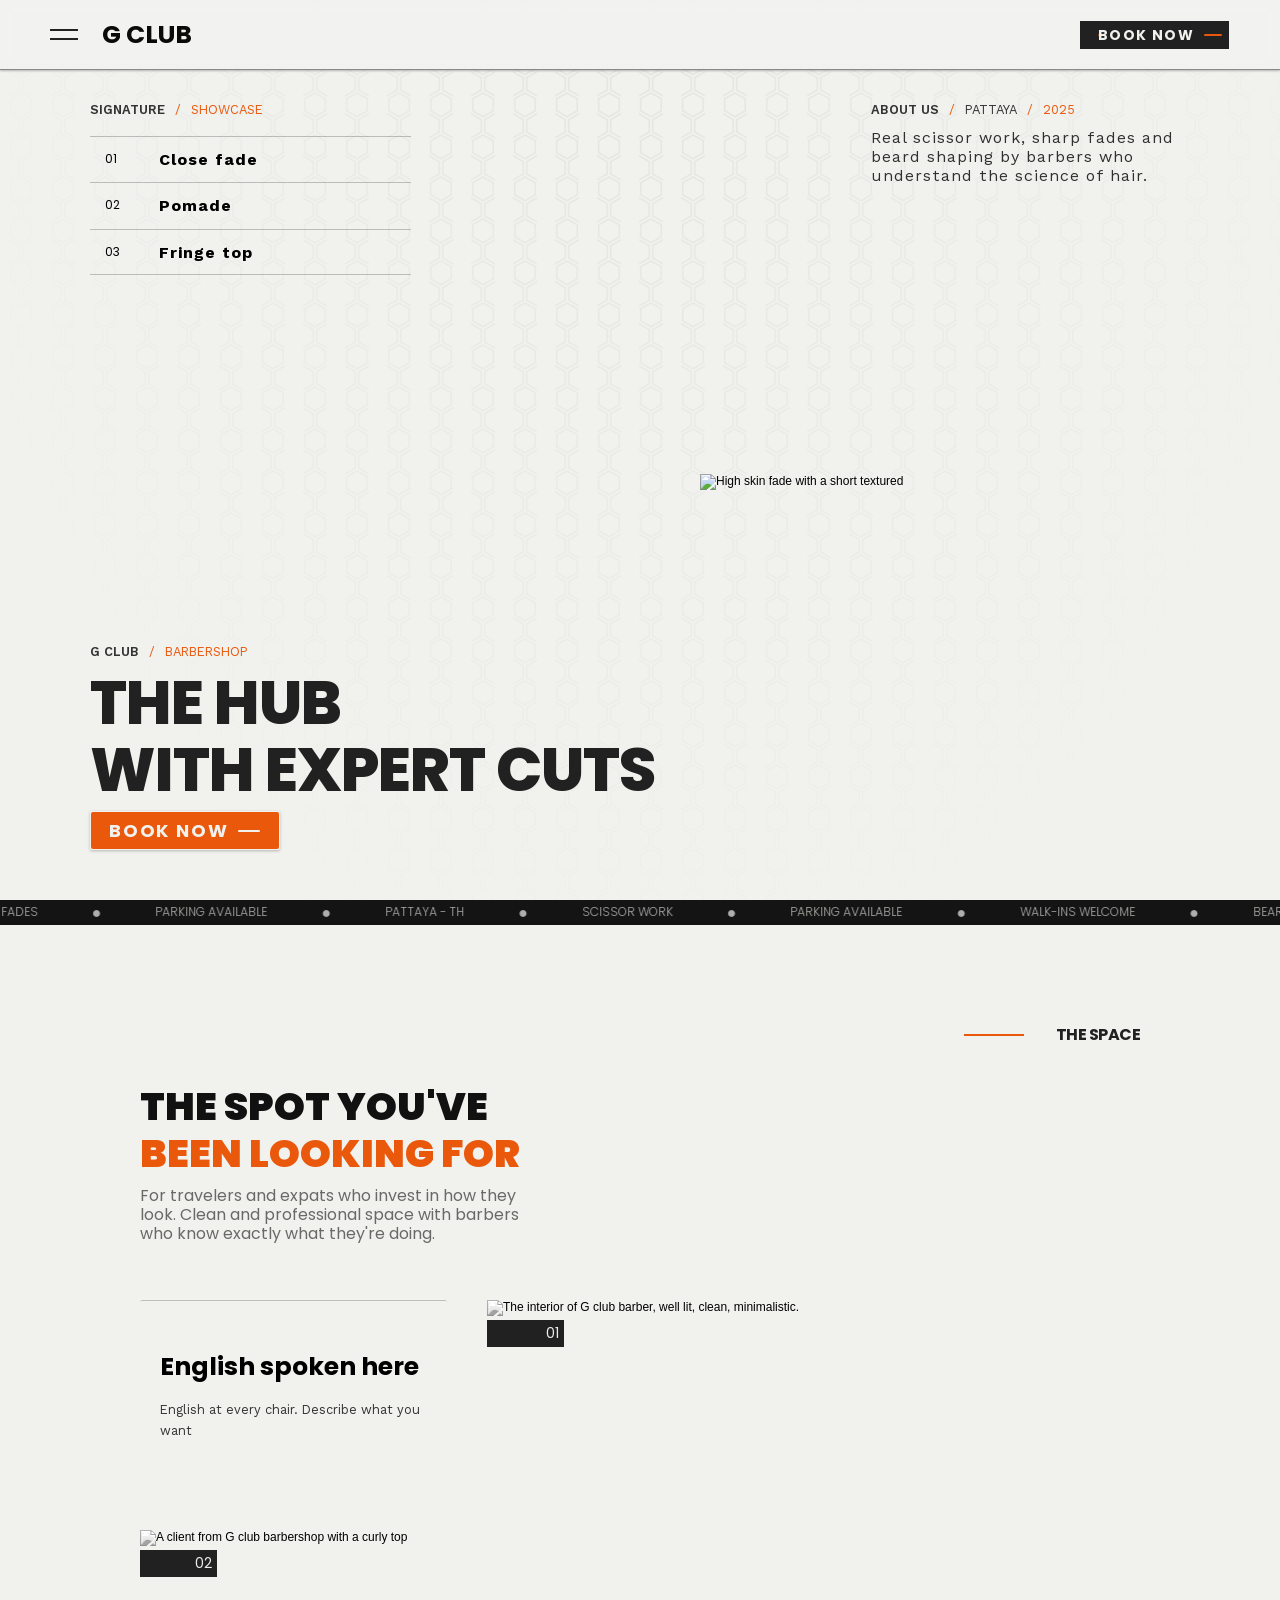
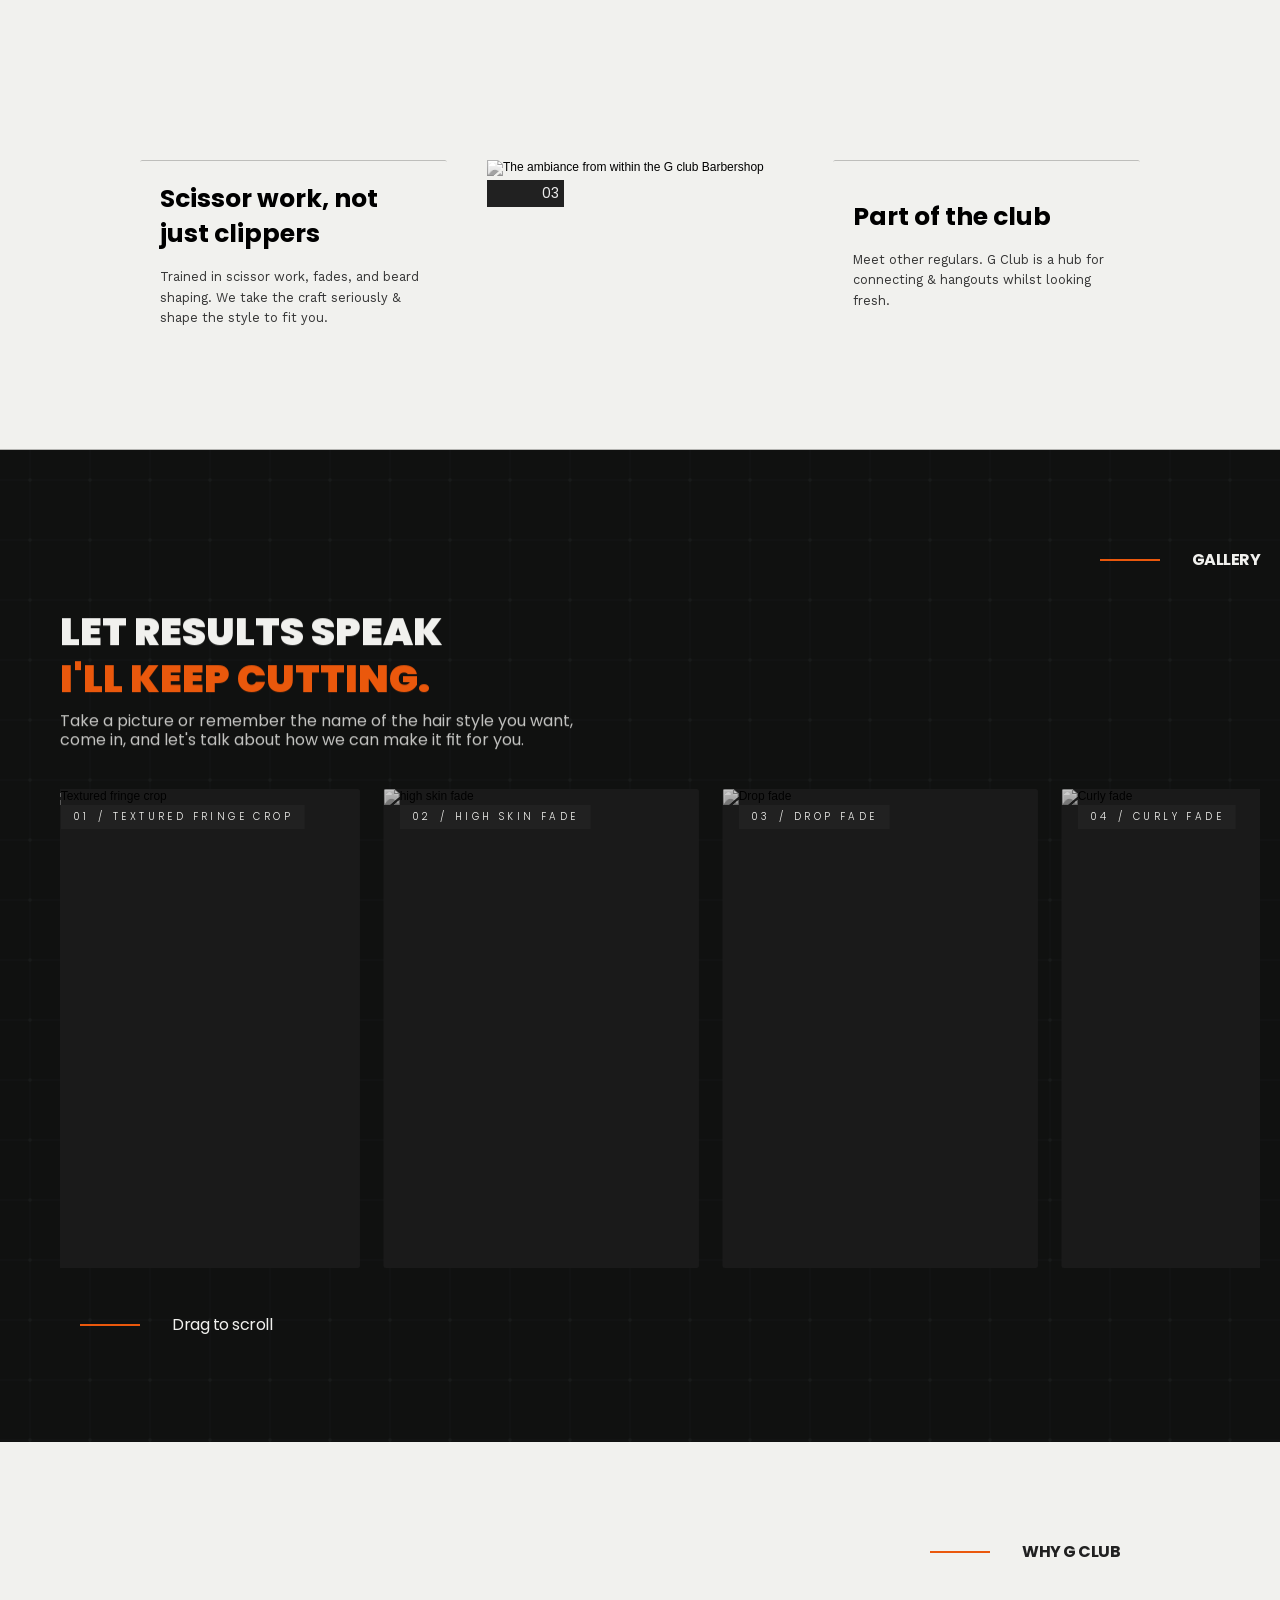
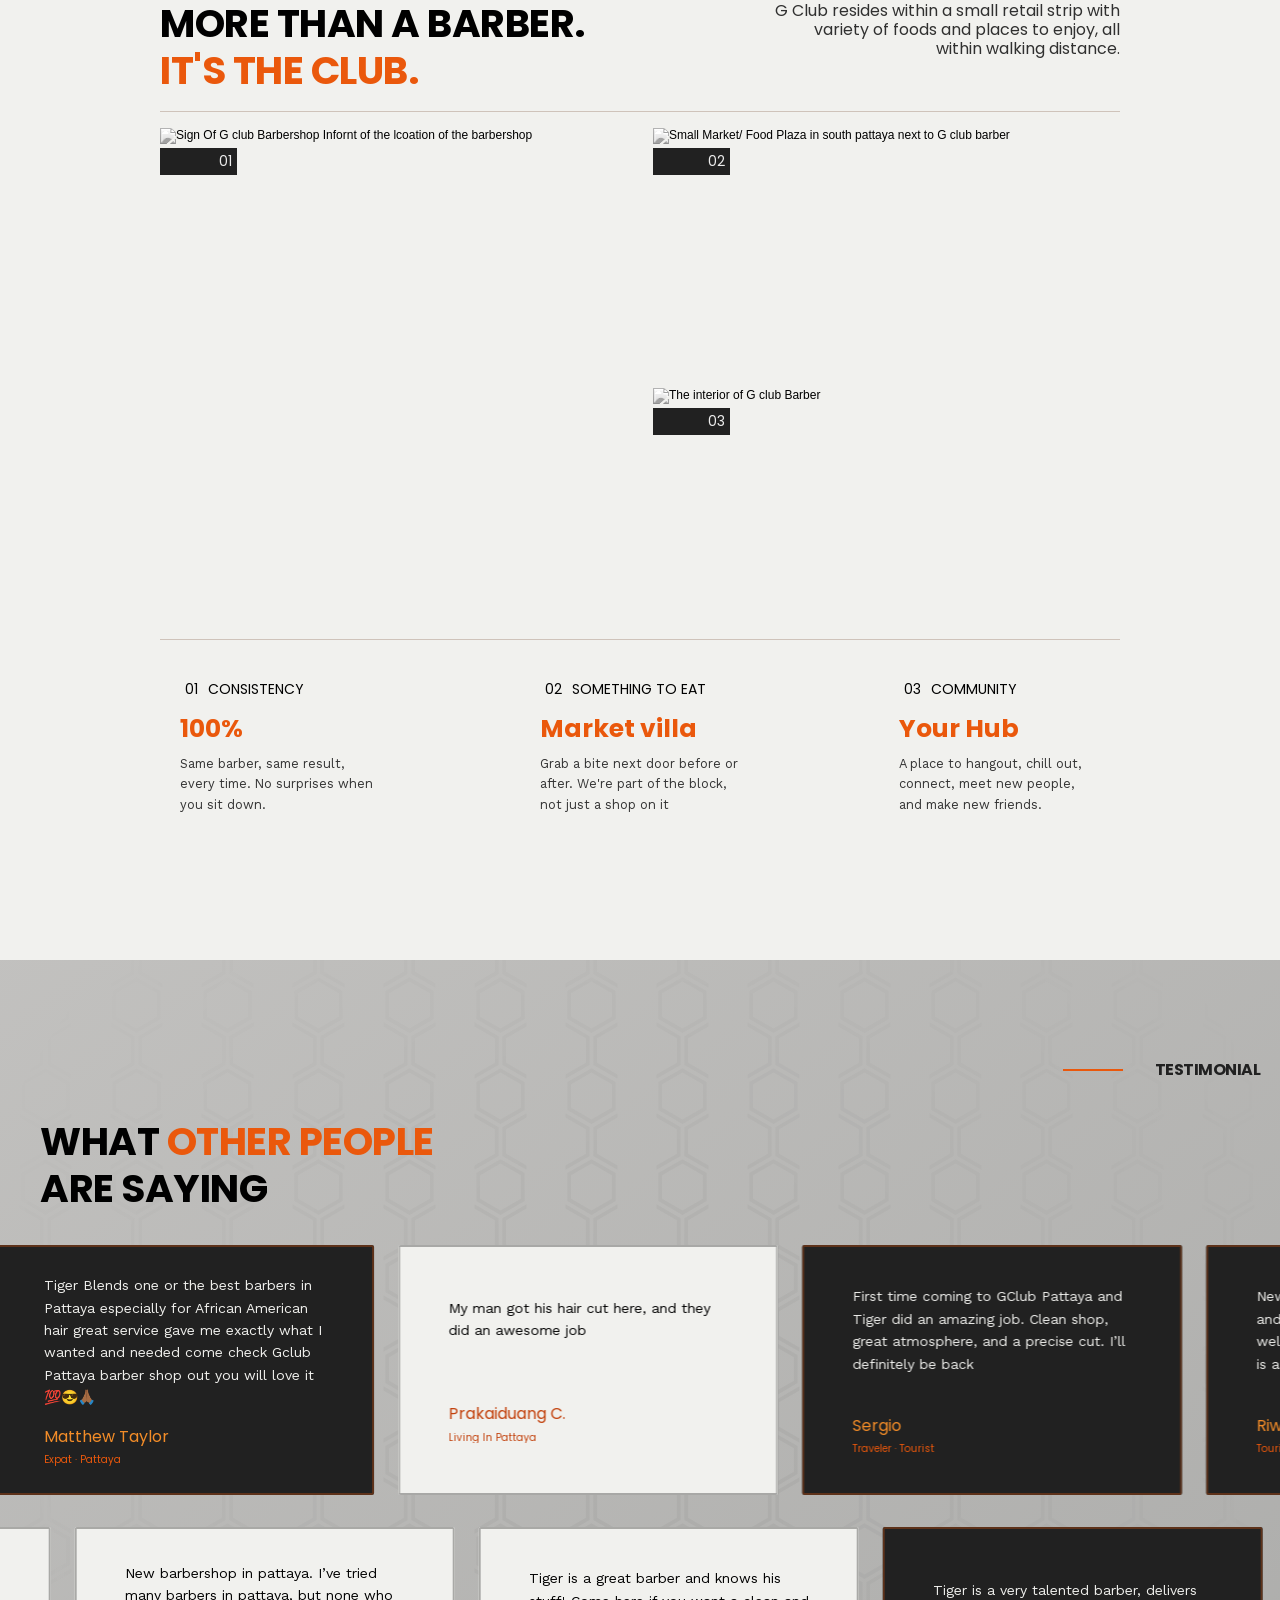
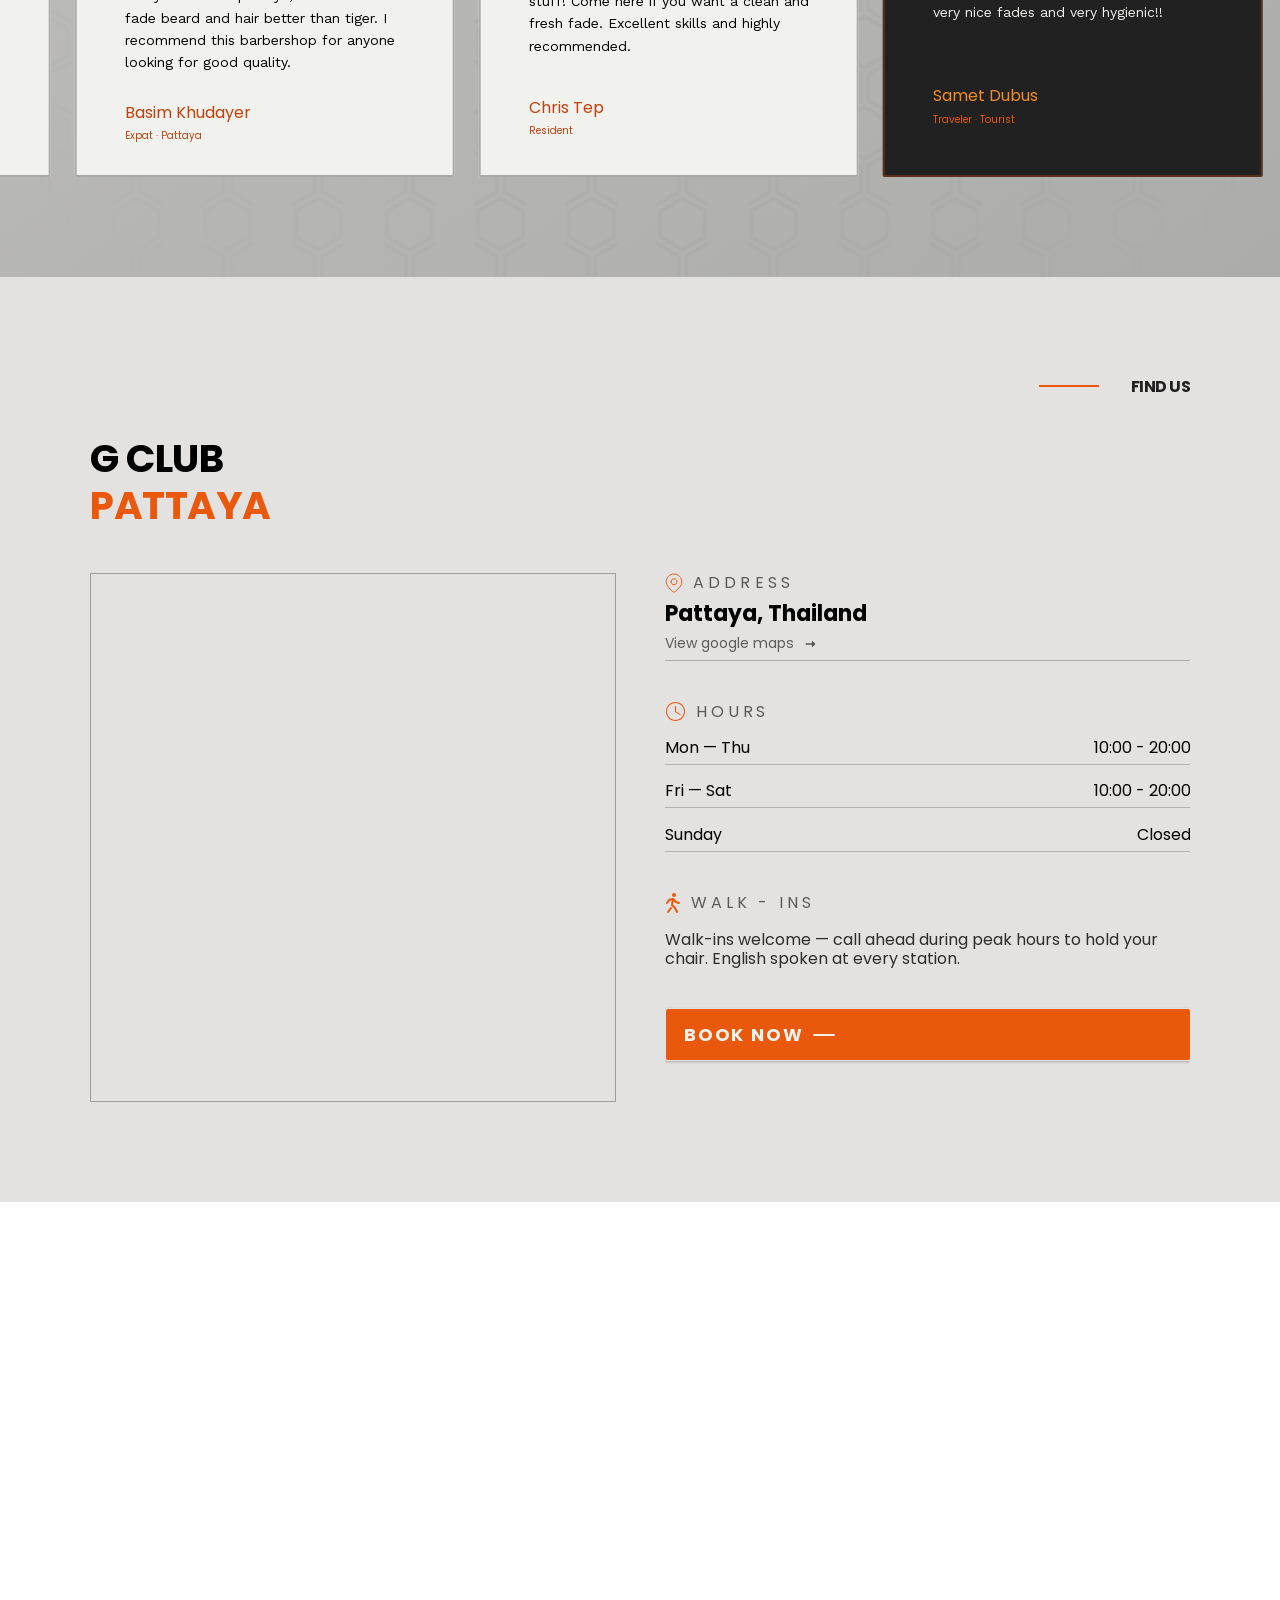
==== commit 6ff7e0e1: "framer update test export" ====
--- a/index.html
+++ b/index.html
@@ -1,32 +1,36 @@
 <!doctype html>
-<!-- Made in Framer · framer.com ✨ -->
-<!-- Published Sep 25, 2026, 2:07 PM UTC -->
+<!-- Made in Framer · framer.com -->
+<!-- Published Oct 20, 2026, 5:43 AM UTC -->
 <html>
-<head> <script>(function(){var p=location.pathname;if(p.endsWith("/index.html")){history.replaceState(null,"",p.slice(0,-10))}})()</script><script>(function(){document.addEventListener("click",function(e){if(e.defaultPrevented||e.button!==0||e.metaKey||e.ctrlKey||e.shiftKey||e.altKey)return;var a=e.target&&e.target.closest?e.target.closest("a[href]"):null;if(!a)return;if(a.target&&a.target!=="_self")return;if(a.hasAttribute("download"))return;var href=a.getAttribute("href")||"";if(href.charAt(0)==="#")return;var u;try{u=new URL(a.href,location.href)}catch(err){return}if(u.origin!==location.origin)return;if(u.pathname===location.pathname&&u.hash)return;e.preventDefault();e.stopPropagation();location.assign(u.href)},true)})()</script><script>(function(){var M={"/sites/76bOqTl1kVQYCdHuugUTML/searchIndex-0zqBNAeZ9lOT.json":"assets/framerusercontent.com/sites/76bOqTl1kVQYCdHuugUTML/searchIndex-0zqBNAeZ9lOT.json","/sites/76bOqTl1kVQYCdHuugUTML/searchIndex-FoNm0nLiCo5P.json":"assets/framerusercontent.com/sites/76bOqTl1kVQYCdHuugUTML/searchIndex-FoNm0nLiCo5P.json","/images/R3NdKIUVEqCyAKYeIYrj58kFU.png":"assets/framerusercontent.com/images/R3NdKIUVEqCyAKYeIYrj58kFU.png","/images/WuyF2tHNSJtkew1hN2DHYbKjxRo.png":"assets/framerusercontent.com/images/WuyF2tHNSJtkew1hN2DHYbKjxRo.png","/assets/jSogaVKFeOmVrlCqMMwuxWAIsg.png":"assets/framerusercontent.com/assets/jSogaVKFeOmVrlCqMMwuxWAIsg.png","/third-party-assets/fontshare/wf/VA23FCGWQ2ZGKFEM75LQVBDIR5XCXJI3/V5QYJZB23L2PDOZTWQY5F3I5R2B3UGCD/XUL6BSI7XTIWXDHGTQPLNOWHZU5CTO77.woff2":"assets/framerusercontent.com/third-party-assets/fontshare/wf/VA23FCGWQ2ZGKFEM75LQVBDIR5XCXJI3/V5QYJZB23L2PDOZTWQY5F3I5R2B3UGCD/XUL6BSI7XTIWXDHGTQPLNOWHZU5CTO77.woff2","/third-party-assets/fontshare/wf/G463L6WWJWSX4R6VTEVFCTIXPE3AUDEF/V4JHHUSZMHBPK3DFEHLGTZVXVBHVLZ7P/ND3FIMQYFEQ2VM2WWNXCGGBFYRPR7FMH.woff2":"assets/framerusercontent.com/third-party-assets/fontshare/wf/G463L6WWJWSX4R6VTEVFCTIXPE3AUDEF/V4JHHUSZMHBPK3DFEHLGTZVXVBHVLZ7P/ND3FIMQYFEQ2VM2WWNXCGGBFYRPR7FMH.woff2","/third-party-assets/fontshare/wf/GCE3CQJHNQPET5GTQTXRVLUNQRTTGRYD/PW7XXFU476CRE7KBIKF63THLLGCBMQ4S/IX2APREQD7NDYAG5A6YIV4Q2246OG5XH.woff2":"assets/framerusercontent.com/third-party-assets/fontshare/wf/GCE3CQJHNQPET5GTQTXRVLUNQRTTGRYD/PW7XXFU476CRE7KBIKF63THLLGCBMQ4S/IX2APREQD7NDYAG5A6YIV4Q2246OG5XH.woff2","/third-party-assets/fontshare/wf/SC7QJW6HNT3W42YFCVAWB3GI66BMNCKY/Q4ANQB6YZL7K35IAB3IPAE75W7PRJSDF/3HCNXVAKPOHOEI7LK7TGC54FOZT77SNM.woff2":"assets/framerusercontent.com/third-party-assets/fontshare/wf/SC7QJW6HNT3W42YFCVAWB3GI66BMNCKY/Q4ANQB6YZL7K35IAB3IPAE75W7PRJSDF/3HCNXVAKPOHOEI7LK7TGC54FOZT77SNM.woff2","/third-party-assets/fontshare/wf/EOHGWBZYYKO6R4PWP4S2B3FFWHHBEZN6/UWQLMF4AFWLXCJQCFV3WRVYC77KZXPRB/FYG6OCH7XOLUUSZTIZE65ATBZWF623O4.woff2":"assets/framerusercontent.com/third-party-assets/fontshare/wf/EOHGWBZYYKO6R4PWP4S2B3FFWHHBEZN6/UWQLMF4AFWLXCJQCFV3WRVYC77KZXPRB/FYG6OCH7XOLUUSZTIZE65ATBZWF623O4.woff2","/third-party-assets/fontshare/wf/22GWRXQXMICIWABQXFWKIWZIILKO5JDJ/2BBKMSVLV5CSDOZ7HEEECOTKPOVVJOC3/RNFY4UJD36462ZMGEIC5I7KNE73BPOAU.woff2":"assets/framerusercontent.com/third-party-assets/fontshare/wf/22GWRXQXMICIWABQXFWKIWZIILKO5JDJ/2BBKMSVLV5CSDOZ7HEEECOTKPOVVJOC3/RNFY4UJD36462ZMGEIC5I7KNE73BPOAU.woff2","/third-party-assets/fontshare/wf/NC2MP33RO4WQTSTEEAWBJLAEXNCNEQVF/7F4U3COKLHQH4WUH3AXPC7N4UELEWJQN/JMWNCAGBH3TLANIVQPVABVAVNV5QERTH.woff2":"assets/framerusercontent.com/third-party-assets/fontshare/wf/NC2MP33RO4WQTSTEEAWBJLAEXNCNEQVF/7F4U3COKLHQH4WUH3AXPC7N4UELEWJQN/JMWNCAGBH3TLANIVQPVABVAVNV5QERTH.woff2","/third-party-assets/fontshare/wf/FE5DMCVO7676XBZO76R6BBLVYNJTAGNN/ZSUXML62VYR72Y4ABFYVQUJXTHDK7YJ2/LIFXYPK76URT3NB4B4JNO3Y23DJLOWJ3.woff2":"assets/framerusercontent.com/third-party-assets/fontshare/wf/FE5DMCVO7676XBZO76R6BBLVYNJTAGNN/ZSUXML62VYR72Y4ABFYVQUJXTHDK7YJ2/LIFXYPK76URT3NB4B4JNO3Y23DJLOWJ3.woff2","/third-party-assets/fontshare/wf/4IOO6HE2KP5VJDPCI2J2DVDL6ZKR7GOP/UTF7AFH75PMBFZU74BYTKFURR2UL3DCD/LXEOV3VUZC34RH6VVI7IJSPR3H2TTV7E.woff2":"assets/framerusercontent.com/third-party-assets/fontshare/wf/4IOO6HE2KP5VJDPCI2J2DVDL6ZKR7GOP/UTF7AFH75PMBFZU74BYTKFURR2UL3DCD/LXEOV3VUZC34RH6VVI7IJSPR3H2TTV7E.woff2","/third-party-assets/fontshare/wf/VFWWGUTNL437C3QWVLC54JOVJ24GGKIH/6OQK23X3DSJXVGNYTE36QFJ6LWMS7Y5F/3OAWBZES3QMLRBWJMVYZ2WT7DYVPWLYG.woff2":"assets/framerusercontent.com/third-party-assets/fontshare/wf/VFWWGUTNL437C3QWVLC54JOVJ24GGKIH/6OQK23X3DSJXVGNYTE36QFJ6LWMS7Y5F/3OAWBZES3QMLRBWJMVYZ2WT7DYVPWLYG.woff2","/third-party-assets/fontshare/wf/2PWH5ACYHQEXIHGDLY5OWYMAC3F65AK5/OD6JOLYDRZZOKZGAPOMF7QEWPC5DTZS6/F5IVXJVPQ2DIFNG5HQZ7NI5VG7P7VDLV.woff2":"assets/framerusercontent.com/third-party-assets/fontshare/wf/2PWH5ACYHQEXIHGDLY5OWYMAC3F65AK5/OD6JOLYDRZZOKZGAPOMF7QEWPC5DTZS6/F5IVXJVPQ2DIFNG5HQZ7NI5VG7P7VDLV.woff2","/third-party-assets/fontshare/wf/ILYTFCIBYFKNUGPGWYAZTJELAKCNDB4J/ZWI5FNCSXZSHCZV63OJRI232MGUFDP4X/NXLZOJGFSJQ6MBNFMQQS5KVIKGSXHCST.woff2":"assets/framerusercontent.com/third-party-assets/fontshare/wf/ILYTFCIBYFKNUGPGWYAZTJELAKCNDB4J/ZWI5FNCSXZSHCZV63OJRI232MGUFDP4X/NXLZOJGFSJQ6MBNFMQQS5KVIKGSXHCST.woff2","/assets/5vvr9Vy74if2I6bQbJvbw7SY1pQ.woff2":"assets/framerusercontent.com/assets/5vvr9Vy74if2I6bQbJvbw7SY1pQ.woff2","/assets/EOr0mi4hNtlgWNn9if640EZzXCo.woff2":"assets/framerusercontent.com/assets/EOr0mi4hNtlgWNn9if640EZzXCo.woff2","/assets/Y9k9QrlZAqio88Klkmbd8VoMQc.woff2":"assets/framerusercontent.com/assets/Y9k9QrlZAqio88Klkmbd8VoMQc.woff2","/assets/OYrD2tBIBPvoJXiIHnLoOXnY9M.woff2":"assets/framerusercontent.com/assets/OYrD2tBIBPvoJXiIHnLoOXnY9M.woff2","/assets/JeYwfuaPfZHQhEG8U5gtPDZ7WQ.woff2":"assets/framerusercontent.com/assets/JeYwfuaPfZHQhEG8U5gtPDZ7WQ.woff2","/assets/GrgcKwrN6d3Uz8EwcLHZxwEfC4.woff2":"assets/framerusercontent.com/assets/GrgcKwrN6d3Uz8EwcLHZxwEfC4.woff2","/assets/b6Y37FthZeALduNqHicBT6FutY.woff2":"assets/framerusercontent.com/assets/b6Y37FthZeALduNqHicBT6FutY.woff2","/images/6mcf62RlDfRfU61Yg5vb2pefpi4.png?width=256&height=256":"assets/framerusercontent.com/images/6mcf62RlDfRfU61Yg5vb2pefpi4.1uwccuf.png","/images/oCa4Kn8GsEYVI8VdLGY7LSf1sw.png?scale-down-to=512&width=1024&height=943":"assets/framerusercontent.com/images/oCa4Kn8GsEYVI8VdLGY7LSf1sw.0qqjhmu.png","/images/oCa4Kn8GsEYVI8VdLGY7LSf1sw.png?width=1024&height=943":"assets/framerusercontent.com/images/oCa4Kn8GsEYVI8VdLGY7LSf1sw.0cbx74o.png","/images/vDkftOkySY6bd3S7sj7I0ruAEk.png?scale-down-to=512&width=1122&height=1064":"assets/framerusercontent.com/images/vDkftOkySY6bd3S7sj7I0ruAEk.03ndzrq.png","/images/vDkftOkySY6bd3S7sj7I0ruAEk.png?scale-down-to=1024&width=1122&height=1064":"assets/framerusercontent.com/images/vDkftOkySY6bd3S7sj7I0ruAEk.0snu063.png","/images/vDkftOkySY6bd3S7sj7I0ruAEk.png?width=1122&height=1064":"assets/framerusercontent.com/images/vDkftOkySY6bd3S7sj7I0ruAEk.01g7s9k.png","/images/mzSjvTRF4n32fLQ4KG3LaeXeOI.png?scale-down-to=1024&width=1122&height=1127":"assets/framerusercontent.com/images/mzSjvTRF4n32fLQ4KG3LaeXeOI.1xh4069.png","/images/mzSjvTRF4n32fLQ4KG3LaeXeOI.png?width=1122&height=1127":"assets/framerusercontent.com/images/mzSjvTRF4n32fLQ4KG3LaeXeOI.1rhmqpi.png","/images/JQJBOT43WH0ppxXHwVJM6m02i8.png?width=732&height=773":"assets/framerusercontent.com/images/JQJBOT43WH0ppxXHwVJM6m02i8.08nuvg6.png","/images/diSnvqomxlBgaNxxlKWHjXPRkUQ.png?width=703&height=792":"assets/framerusercontent.com/images/diSnvqomxlBgaNxxlKWHjXPRkUQ.04a6t6j.png","/images/E8YfpyzTpXjWQBydnNzGNEwyB1o.jpg?scale-down-to=512&width=1280&height=960":"assets/framerusercontent.com/images/E8YfpyzTpXjWQBydnNzGNEwyB1o.0wa0cmp.jpg","/images/E8YfpyzTpXjWQBydnNzGNEwyB1o.jpg?scale-down-to=1024&width=1280&height=960":"assets/framerusercontent.com/images/E8YfpyzTpXjWQBydnNzGNEwyB1o.1470om2.jpg","/images/E8YfpyzTpXjWQBydnNzGNEwyB1o.jpg?width=1280&height=960":"assets/framerusercontent.com/images/E8YfpyzTpXjWQBydnNzGNEwyB1o.05pum4z.jpg","/images/540HvqR350W0fskZK8UvhRYUDM.png?width=452&height=636":"assets/framerusercontent.com/images/540HvqR350W0fskZK8UvhRYUDM.1sffsd7.png","/images/2mJgX5882KJKBa7hBnvF3tt7L0.jpg?scale-down-to=1024&width=1023&height=1280":"assets/framerusercontent.com/images/2mJgX5882KJKBa7hBnvF3tt7L0.1fhuifj.jpg","/images/2mJgX5882KJKBa7hBnvF3tt7L0.jpg?width=1023&height=1280":"assets/framerusercontent.com/images/2mJgX5882KJKBa7hBnvF3tt7L0.0o8pcko.jpg","/images/dfH8YsAyCgzCYqA4tYl7ac0tayE.jpg?scale-down-to=1024&width=720&height=1280":"assets/framerusercontent.com/images/dfH8YsAyCgzCYqA4tYl7ac0tayE.01f4o3q.jpg","/images/dfH8YsAyCgzCYqA4tYl7ac0tayE.jpg?width=720&height=1280":"assets/framerusercontent.com/images/dfH8YsAyCgzCYqA4tYl7ac0tayE.0puofo3.jpg","/images/7ZgRIQohPffOcAKA5OlLIPUk.png?scale-down-to=512&width=695&height=648":"assets/framerusercontent.com/images/7ZgRIQohPffOcAKA5OlLIPUk.1i3zh1x.png","/images/7ZgRIQohPffOcAKA5OlLIPUk.png?width=695&height=648":"assets/framerusercontent.com/images/7ZgRIQohPffOcAKA5OlLIPUk.18h571v.png","/images/7VKJlTc6OGpOFTHRLMX6Swgw.png?scale-down-to=512&width=827&height=747":"assets/framerusercontent.com/images/7VKJlTc6OGpOFTHRLMX6Swgw.10rxczu.png","/images/7VKJlTc6OGpOFTHRLMX6Swgw.png?width=827&height=747":"assets/framerusercontent.com/images/7VKJlTc6OGpOFTHRLMX6Swgw.050p38o.png","/images/8SAJeqUDKDZGggOLD6d6eQ8CeA.jpg?scale-down-to=1024&width=960&height=1280":"assets/framerusercontent.com/images/8SAJeqUDKDZGggOLD6d6eQ8CeA.0z6lza4.jpg","/images/8SAJeqUDKDZGggOLD6d6eQ8CeA.jpg?width=960&height=1280":"assets/framerusercontent.com/images/8SAJeqUDKDZGggOLD6d6eQ8CeA.18eus6t.jpg","/images/tUbtk405AO6IvzkiKT7TWWLaJI.png?width=596&height=697":"assets/framerusercontent.com/images/tUbtk405AO6IvzkiKT7TWWLaJI.0wqjp1r.png","/images/JfqC2AdBjZc3rKzSq9gjS6lk2uc.png?width=695&height=751":"assets/framerusercontent.com/images/JfqC2AdBjZc3rKzSq9gjS6lk2uc.0cyloeu.png","/images/pfHzdGST9q5veFFLazws15LTww.png?width=553&height=757":"assets/framerusercontent.com/images/pfHzdGST9q5veFFLazws15LTww.04w1o1h.png","/images/ZSdz1KlLd74De5wFoyHcJD7vPY.png?width=567&height=741":"assets/framerusercontent.com/images/ZSdz1KlLd74De5wFoyHcJD7vPY.0mpxptf.png","/images/2EGfeeOl1l4UfsAdj6K8xeIXX8Y.png?width=698&height=722":"assets/framerusercontent.com/images/2EGfeeOl1l4UfsAdj6K8xeIXX8Y.0brbtf5.png","/images/Yrx23fl1Kg74v4KtYvDIPA98t8U.png?width=715&height=722":"assets/framerusercontent.com/images/Yrx23fl1Kg74v4KtYvDIPA98t8U.1tdbye1.png","/images/bZ6SZWWp53RHtgQoi6fPBDMYX0.png?width=735&height=750":"assets/framerusercontent.com/images/bZ6SZWWp53RHtgQoi6fPBDMYX0.0aonzya.png","/images/2R1U4IFqMPk60TOAWsxhiug99s0.png?scale-down-to=512&width=960&height=672":"assets/framerusercontent.com/images/2R1U4IFqMPk60TOAWsxhiug99s0.039r4vz.png","/images/2R1U4IFqMPk60TOAWsxhiug99s0.png?width=960&height=672":"assets/framerusercontent.com/images/2R1U4IFqMPk60TOAWsxhiug99s0.1qezyk5.png","/images/CQ3kKt4otP72THmOIkGPusIbyhI.jpg?scale-down-to=512&width=1280&height=960":"assets/framerusercontent.com/images/CQ3kKt4otP72THmOIkGPusIbyhI.0wa0cmp.jpg","/images/CQ3kKt4otP72THmOIkGPusIbyhI.jpg?scale-down-to=1024&width=1280&height=960":"assets/framerusercontent.com/images/CQ3kKt4otP72THmOIkGPusIbyhI.1470om2.jpg","/images/CQ3kKt4otP72THmOIkGPusIbyhI.jpg?width=1280&height=960":"assets/framerusercontent.com/images/CQ3kKt4otP72THmOIkGPusIbyhI.05pum4z.jpg","/sites/76bOqTl1kVQYCdHuugUTML/rolldown-runtime.Dh6celcD.mjs":"assets/framerusercontent.com/sites/76bOqTl1kVQYCdHuugUTML/rolldown-runtime.Dh6celcD.mjs","/sites/76bOqTl1kVQYCdHuugUTML/react.D20wc1Tc.mjs":"assets/framerusercontent.com/sites/76bOqTl1kVQYCdHuugUTML/react.D20wc1Tc.mjs","/sites/76bOqTl1kVQYCdHuugUTML/framer.NhBOr4_-.mjs":"assets/framerusercontent.com/sites/76bOqTl1kVQYCdHuugUTML/framer.NhBOr4_-.mjs","/sites/76bOqTl1kVQYCdHuugUTML/motion.BfOq7wGH.mjs":"assets/framerusercontent.com/sites/76bOqTl1kVQYCdHuugUTML/motion.BfOq7wGH.mjs","/sites/76bOqTl1kVQYCdHuugUTML/shared-lib.WuP59GrZ.mjs":"assets/framerusercontent.com/sites/76bOqTl1kVQYCdHuugUTML/shared-lib.WuP59GrZ.mjs","/sites/76bOqTl1kVQYCdHuugUTML/s4EEesPTCjF1Tbc5ynmmUxZB3uJ9AL-Zi4K8vyI33jw.fROJwGFx.mjs":"assets/framerusercontent.com/sites/76bOqTl1kVQYCdHuugUTML/s4EEesPTCjF1Tbc5ynmmUxZB3uJ9AL-Zi4K8vyI33jw.fROJwGFx.mjs","/sites/76bOqTl1kVQYCdHuugUTML/script_main.BGXIIlKL.mjs":"assets/framerusercontent.com/sites/76bOqTl1kVQYCdHuugUTML/script_main.BGXIIlKL.mjs","/third-party-assets/fontshare/":"assets/framerusercontent.com/third-party-assets/fontshare/index","/sites/76bOqTl1kVQYCdHuugUTML/google-YSYBFRE6.BZ57zP5h.mjs":"assets/framerusercontent.com/sites/76bOqTl1kVQYCdHuugUTML/google-YSYBFRE6.BZ57zP5h.mjs","/sites/76bOqTl1kVQYCdHuugUTML/fontshare-TIA7QUPT.CjCmvCKY.mjs":"assets/framerusercontent.com/sites/76bOqTl1kVQYCdHuugUTML/fontshare-TIA7QUPT.CjCmvCKY.mjs","/sites/76bOqTl1kVQYCdHuugUTML/google-H6SFY4F5.5HW9yzMR.mjs":"assets/framerusercontent.com/sites/76bOqTl1kVQYCdHuugUTML/google-H6SFY4F5.5HW9yzMR.mjs","/sites/76bOqTl1kVQYCdHuugUTML/fontshare-PZLWRK4B.CuFl42Lb.mjs":"assets/framerusercontent.com/sites/76bOqTl1kVQYCdHuugUTML/fontshare-PZLWRK4B.CuFl42Lb.mjs","/sites/76bOqTl1kVQYCdHuugUTML/framer-font-RD2SUPQH.BV4yRwNx.mjs":"assets/framerusercontent.com/sites/76bOqTl1kVQYCdHuugUTML/framer-font-RD2SUPQH.BV4yRwNx.mjs","/sites/76bOqTl1kVQYCdHuugUTML/google-EGNT223R.4Zga1324.mjs":"assets/framerusercontent.com/sites/76bOqTl1kVQYCdHuugUTML/google-EGNT223R.4Zga1324.mjs","/sites/76bOqTl1kVQYCdHuugUTML/fontshare-SXU5BGFE.DwUZJPwH.mjs":"assets/framerusercontent.com/sites/76bOqTl1kVQYCdHuugUTML/fontshare-SXU5BGFE.DwUZJPwH.mjs","/sites/76bOqTl1kVQYCdHuugUTML/S_1I59yxKUUHML7aqgXvGjPXgjUhy2HCvMgyshRiYhA.DOjdYXVY.mjs":"assets/framerusercontent.com/sites/76bOqTl1kVQYCdHuugUTML/S_1I59yxKUUHML7aqgXvGjPXgjUhy2HCvMgyshRiYhA.DOjdYXVY.mjs","/images/sGyptxhoeQpgOOGkFhFSVYygkU.jpg?width=1023&height=1280":"assets/framerusercontent.com/images/sGyptxhoeQpgOOGkFhFSVYygkU.0o8pcko.jpg","/images/sGyptxhoeQpgOOGkFhFSVYygkU.jpg?scale-down-to=1024&width=1023&height=1280":"assets/framerusercontent.com/images/sGyptxhoeQpgOOGkFhFSVYygkU.1fhuifj.jpg","/assets/R3NdKIUVEqCyAKYeIYrj58kFU.png":"assets/framerusercontent.com/assets/R3NdKIUVEqCyAKYeIYrj58kFU.png","/assets/HNMo9789pv0PIAvSt96IE963o.png":"assets/framerusercontent.com/assets/HNMo9789pv0PIAvSt96IE963o.png","/assets/hyOgCu0Xnghbimh0pE8QTvtt2AU.woff2":"assets/framerusercontent.com/assets/hyOgCu0Xnghbimh0pE8QTvtt2AU.woff2","/assets/NeGmSOXrPBfEFIy5YZeHq17LEDA.woff2":"assets/framerusercontent.com/assets/NeGmSOXrPBfEFIy5YZeHq17LEDA.woff2","/assets/oYaAX5himiTPYuN8vLWnqBbfD2s.woff2":"assets/framerusercontent.com/assets/oYaAX5himiTPYuN8vLWnqBbfD2s.woff2","/assets/lEJLP4R0yuCaMCjSXYHtJw72M.woff2":"assets/framerusercontent.com/assets/lEJLP4R0yuCaMCjSXYHtJw72M.woff2","/assets/cRJyLNuTJR5jbyKzGi33wU9cqIQ.woff2":"assets/framerusercontent.com/assets/cRJyLNuTJR5jbyKzGi33wU9cqIQ.woff2","/assets/1ZFS7N918ojhhd0nQWdj3jz4w.woff2":"assets/framerusercontent.com/assets/1ZFS7N918ojhhd0nQWdj3jz4w.woff2","/assets/A0Wcc7NgXMjUuFdquHDrIZpzZw0.woff2":"assets/framerusercontent.com/assets/A0Wcc7NgXMjUuFdquHDrIZpzZw0.woff2","/assets/5A3Ce6C9YYmCjpQx9M4inSaKU.woff2":"assets/framerusercontent.com/assets/5A3Ce6C9YYmCjpQx9M4inSaKU.woff2","/assets/Qx95Xyt0Ka3SGhinnbXIGpEIyP4.woff2":"assets/framerusercontent.com/assets/Qx95Xyt0Ka3SGhinnbXIGpEIyP4.woff2","/assets/6mJuEAguuIuMog10gGvH5d3cl8.woff2":"assets/framerusercontent.com/assets/6mJuEAguuIuMog10gGvH5d3cl8.woff2","/assets/xYYWaj7wCU5zSQH0eXvSaS19wo.woff2":"assets/framerusercontent.com/assets/xYYWaj7wCU5zSQH0eXvSaS19wo.woff2","/assets/otTaNuNpVK4RbdlT7zDDdKvQBA.woff2":"assets/framerusercontent.com/assets/otTaNuNpVK4RbdlT7zDDdKvQBA.woff2","/assets/d3tHnaQIAeqiE5hGcRw4mmgWYU.woff2":"assets/framerusercontent.com/assets/d3tHnaQIAeqiE5hGcRw4mmgWYU.woff2","/assets/DolVirEGb34pEXEp8t8FQBSK4.woff2":"assets/framerusercontent.com/assets/DolVirEGb34pEXEp8t8FQBSK4.woff2","/chunk-BAHUFDKX.mjs":"assets/app.framerstatic.com/chunk-BAHUFDKX.mjs","/chunk-YRQ7G4QH.mjs":"assets/app.framerstatic.com/chunk-YRQ7G4QH.mjs","/chunk-6W2K2MOG.mjs":"assets/app.framerstatic.com/chunk-6W2K2MOG.mjs","/chunk-WLHSDIGQ.mjs":"assets/app.framerstatic.com/chunk-WLHSDIGQ.mjs","/chunk-WOEOGJ2W.mjs":"assets/app.framerstatic.com/chunk-WOEOGJ2W.mjs","/editorbar.YHTYDPMP.mjs":"assets/app.framerstatic.com/editorbar.YHTYDPMP.mjs","/editorbar.KKERRTR7.css":"assets/app.framerstatic.com/editorbar.KKERRTR7.css","/EditButton-JSBAOQB4.mjs":"assets/app.framerstatic.com/EditButton-JSBAOQB4.mjs","/render-W7K4STIW.mjs":"assets/app.framerstatic.com/render-W7K4STIW.mjs","/chunk-4G7VTL2P.mjs":"assets/app.framerstatic.com/chunk-4G7VTL2P.mjs","/chunk-VDHOCQOY.mjs":"assets/app.framerstatic.com/chunk-VDHOCQOY.mjs","/chunk-E3YBISDV.mjs":"assets/app.framerstatic.com/chunk-E3YBISDV.mjs","/chunk-N6KWK77K.mjs":"assets/app.framerstatic.com/chunk-N6KWK77K.mjs","/chunk-723UVDHC.mjs":"assets/app.framerstatic.com/chunk-723UVDHC.mjs","/chunk-RCEKKZ6W.mjs":"assets/app.framerstatic.com/chunk-RCEKKZ6W.mjs","/chunk-D3BIVQHH.mjs":"assets/app.framerstatic.com/chunk-D3BIVQHH.mjs","/chunk-45E326N6.mjs":"assets/app.framerstatic.com/chunk-45E326N6.mjs","/chunk-XVVZPGXK.mjs":"assets/app.framerstatic.com/chunk-XVVZPGXK.mjs","/chunk-UNTH6S73.mjs":"assets/app.framerstatic.com/chunk-UNTH6S73.mjs","/chunk-FIJLBKPU.mjs":"assets/app.framerstatic.com/chunk-FIJLBKPU.mjs","/chunk-SCCCCPCG.mjs":"assets/app.framerstatic.com/chunk-SCCCCPCG.mjs","/chunk-N73KYM5R.mjs":"assets/app.framerstatic.com/chunk-N73KYM5R.mjs","/chunk-2ZKOEO32.mjs":"assets/app.framerstatic.com/chunk-2ZKOEO32.mjs","/chunk-E4IQQA6Q.mjs":"assets/app.framerstatic.com/chunk-E4IQQA6Q.mjs","/chunk-5DEU3X5O.mjs":"assets/app.framerstatic.com/chunk-5DEU3X5O.mjs","/chunk-XUC3V4BL.mjs":"assets/app.framerstatic.com/chunk-XUC3V4BL.mjs","/chunk-FLCJKSVU.mjs":"assets/app.framerstatic.com/chunk-FLCJKSVU.mjs","/chunk-CQFDQWO5.mjs":"assets/app.framerstatic.com/chunk-CQFDQWO5.mjs","/chunk-JDP24BMG.mjs":"assets/app.framerstatic.com/chunk-JDP24BMG.mjs","/chunk-V3C5CSFI.mjs":"assets/app.framerstatic.com/chunk-V3C5CSFI.mjs","/chunk-5U4SUQEI.mjs":"assets/app.framerstatic.com/chunk-5U4SUQEI.mjs","/chunk-D7OZX653.mjs":"assets/app.framerstatic.com/chunk-D7OZX653.mjs","/chunk-ITG6VVCL.mjs":"assets/app.framerstatic.com/chunk-ITG6VVCL.mjs","/chunk-PKXOFWIP.mjs":"assets/app.framerstatic.com/chunk-PKXOFWIP.mjs","/chunk-SPWSWTND.mjs":"assets/app.framerstatic.com/chunk-SPWSWTND.mjs","/chunk-PI4LEFBH.mjs":"assets/app.framerstatic.com/chunk-PI4LEFBH.mjs","/chunk-XXHSHJNT.mjs":"assets/app.framerstatic.com/chunk-XXHSHJNT.mjs","/chunk-TMZ32JG5.mjs":"assets/app.framerstatic.com/chunk-TMZ32JG5.mjs","/chunk-SAZULEG5.mjs":"assets/app.framerstatic.com/chunk-SAZULEG5.mjs","/chunk-FDUIFNYC.mjs":"assets/app.framerstatic.com/chunk-FDUIFNYC.mjs","/chunk-OPGGIOOR.mjs":"assets/app.framerstatic.com/chunk-OPGGIOOR.mjs","/chunk-Q652OIYH.mjs":"assets/app.framerstatic.com/chunk-Q652OIYH.mjs","/chunk-EZMDKA7N.mjs":"assets/app.framerstatic.com/chunk-EZMDKA7N.mjs","/chunk-EINTCQYT.mjs":"assets/app.framerstatic.com/chunk-EINTCQYT.mjs","/chunk-CTLDYHTX.mjs":"assets/app.framerstatic.com/chunk-CTLDYHTX.mjs","/chunk-SPYOA764.mjs":"assets/app.framerstatic.com/chunk-SPYOA764.mjs","/chunk-73DCT4FW.mjs":"assets/app.framerstatic.com/chunk-73DCT4FW.mjs","/chunk-7YBYSCDV.mjs":"assets/app.framerstatic.com/chunk-7YBYSCDV.mjs","/chunk-DYYXI5EY.mjs":"assets/app.framerstatic.com/chunk-DYYXI5EY.mjs","/chunk-VBCXFFMV.mjs":"assets/app.framerstatic.com/chunk-VBCXFFMV.mjs","/chunk-3NPVNA2V.mjs":"assets/app.framerstatic.com/chunk-3NPVNA2V.mjs","/chunk-F77TL2CK.mjs":"assets/app.framerstatic.com/chunk-F77TL2CK.mjs","/chunk-ZHEXTBMH.mjs":"assets/app.framerstatic.com/chunk-ZHEXTBMH.mjs","/chunk-KAFMYPLT.mjs":"assets/app.framerstatic.com/chunk-KAFMYPLT.mjs","/chunk-UYIYJ4FN.mjs":"assets/app.framerstatic.com/chunk-UYIYJ4FN.mjs","/chunk-AYYBTPZU.mjs":"assets/app.framerstatic.com/chunk-AYYBTPZU.mjs","/chunk-DPOXHEAJ.mjs":"assets/app.framerstatic.com/chunk-DPOXHEAJ.mjs","/chunk-OAY6IFKM.mjs":"assets/app.framerstatic.com/chunk-OAY6IFKM.mjs","/chunk-6RJBSPW4.mjs":"assets/app.framerstatic.com/chunk-6RJBSPW4.mjs","/chunk-FINZVWQZ.mjs":"assets/app.framerstatic.com/chunk-FINZVWQZ.mjs","/chunk-2TDYTTQ7.mjs":"assets/app.framerstatic.com/chunk-2TDYTTQ7.mjs","/chunk-A4JL4ZVT.mjs":"assets/app.framerstatic.com/chunk-A4JL4ZVT.mjs","/chunk-RPZVJJY4.mjs":"assets/app.framerstatic.com/chunk-RPZVJJY4.mjs","/chunk-O4TMLFGY.mjs":"assets/app.framerstatic.com/chunk-O4TMLFGY.mjs","/chunk-L2QYKMOJ.mjs":"assets/app.framerstatic.com/chunk-L2QYKMOJ.mjs","/chunk-YSODPKGE.mjs":"assets/app.framerstatic.com/chunk-YSODPKGE.mjs","/chunk-3NRN5JRB.mjs":"assets/app.framerstatic.com/chunk-3NRN5JRB.mjs","/chunk-2XPBDQIU.mjs":"assets/app.framerstatic.com/chunk-2XPBDQIU.mjs","/chunk-FENFGJIW.mjs":"assets/app.framerstatic.com/chunk-FENFGJIW.mjs","/chunk-HQMZV6DP.mjs":"assets/app.framerstatic.com/chunk-HQMZV6DP.mjs","/chunk-37LRUORR.mjs":"assets/app.framerstatic.com/chunk-37LRUORR.mjs","/chunk-SR2NVY3J.mjs":"assets/app.framerstatic.com/chunk-SR2NVY3J.mjs","/chunk-5Y36GTP3.mjs":"assets/app.framerstatic.com/chunk-5Y36GTP3.mjs","/chunk-YGN7H5WF.mjs":"assets/app.framerstatic.com/chunk-YGN7H5WF.mjs","/chunk-WFBCHK4S.mjs":"assets/app.framerstatic.com/chunk-WFBCHK4S.mjs","/chunk-EFJO7WFE.mjs":"assets/app.framerstatic.com/chunk-EFJO7WFE.mjs","/chunk-N2DJHBJE.mjs":"assets/app.framerstatic.com/chunk-N2DJHBJE.mjs","/chunk-XFC6OVIX.mjs":"assets/app.framerstatic.com/chunk-XFC6OVIX.mjs","/chunk-MYSAMYRY.mjs":"assets/app.framerstatic.com/chunk-MYSAMYRY.mjs","/chunk-IM3AEEPV.mjs":"assets/app.framerstatic.com/chunk-IM3AEEPV.mjs","/chunk-XNZRDAH2.mjs":"assets/app.framerstatic.com/chunk-XNZRDAH2.mjs","/chunk-ZRYKVWJA.mjs":"assets/app.framerstatic.com/chunk-ZRYKVWJA.mjs","/chunk-RSC5SDR7.mjs":"assets/app.framerstatic.com/chunk-RSC5SDR7.mjs","/chunk-SFAGFBDE.mjs":"assets/app.framerstatic.com/chunk-SFAGFBDE.mjs","/chunk-2Z4UPA7G.mjs":"assets/app.framerstatic.com/chunk-2Z4UPA7G.mjs","/chunk-D3SZBJZX.mjs":"assets/app.framerstatic.com/chunk-D3SZBJZX.mjs","/chunk-KS4A5PAX.mjs":"assets/app.framerstatic.com/chunk-KS4A5PAX.mjs","/chunk-2XVRQU4X.mjs":"assets/app.framerstatic.com/chunk-2XVRQU4X.mjs","/chunk-HVIGFCO2.mjs":"assets/app.framerstatic.com/chunk-HVIGFCO2.mjs","/chunk-VL36AUXC.mjs":"assets/app.framerstatic.com/chunk-VL36AUXC.mjs","/chunk-BJIVG5HO.mjs":"assets/app.framerstatic.com/chunk-BJIVG5HO.mjs","/chunk-FUMDHGSM.mjs":"assets/app.framerstatic.com/chunk-FUMDHGSM.mjs","/chunk-OKVNW5MA.mjs":"assets/app.framerstatic.com/chunk-OKVNW5MA.mjs","/chunk-2BM47LJQ.mjs":"assets/app.framerstatic.com/chunk-2BM47LJQ.mjs","/chunk-XKZ4VJT6.mjs":"assets/app.framerstatic.com/chunk-XKZ4VJT6.mjs","/chunk-U5UNTVFD.mjs":"assets/app.framerstatic.com/chunk-U5UNTVFD.mjs","/chunk-52CBT3QP.mjs":"assets/app.framerstatic.com/chunk-52CBT3QP.mjs","/chunk-OGQCKB6U.mjs":"assets/app.framerstatic.com/chunk-OGQCKB6U.mjs","/chunk-YP76USAW.mjs":"assets/app.framerstatic.com/chunk-YP76USAW.mjs","/chunk-VNAJ22F5.mjs":"assets/app.framerstatic.com/chunk-VNAJ22F5.mjs","/chunk-7AUGB2CM.mjs":"assets/app.framerstatic.com/chunk-7AUGB2CM.mjs","/chunk-QJCLAWQV.mjs":"assets/app.framerstatic.com/chunk-QJCLAWQV.mjs","/chunk-6CBZ22YE.mjs":"assets/app.framerstatic.com/chunk-6CBZ22YE.mjs","/chunk-YY75G3LC.mjs":"assets/app.framerstatic.com/chunk-YY75G3LC.mjs","/chunk-CYUZ3SA5.mjs":"assets/app.framerstatic.com/chunk-CYUZ3SA5.mjs","/chunk-SOOJ7RTH.mjs":"assets/app.framerstatic.com/chunk-SOOJ7RTH.mjs","/chunk-MZHK4JKH.mjs":"assets/app.framerstatic.com/chunk-MZHK4JKH.mjs","/chunk-EX7IBLSL.mjs":"assets/app.framerstatic.com/chunk-EX7IBLSL.mjs","/chunk-47P32JLD.mjs":"assets/app.framerstatic.com/chunk-47P32JLD.mjs","/chunk-N4DB74BN.mjs":"assets/app.framerstatic.com/chunk-N4DB74BN.mjs","/chunk-4WXXSAR6.mjs":"assets/app.framerstatic.com/chunk-4WXXSAR6.mjs","/chunk-D6Z5WEZY.mjs":"assets/app.framerstatic.com/chunk-D6Z5WEZY.mjs","/chunk-S66JHP2B.mjs":"assets/app.framerstatic.com/chunk-S66JHP2B.mjs","/chunk-ROOP4PZM.mjs":"assets/app.framerstatic.com/chunk-ROOP4PZM.mjs","/chunk-K6L5GVTR.mjs":"assets/app.framerstatic.com/chunk-K6L5GVTR.mjs","/chunk-NAURMPXV.mjs":"assets/app.framerstatic.com/chunk-NAURMPXV.mjs","/chunk-WPWSHZF5.mjs":"assets/app.framerstatic.com/chunk-WPWSHZF5.mjs","/chunk-67OCHRYP.mjs":"assets/app.framerstatic.com/chunk-67OCHRYP.mjs","/chunk-VLGNAOWL.mjs":"assets/app.framerstatic.com/chunk-VLGNAOWL.mjs","/chunk-SYL6OKHD.mjs":"assets/app.framerstatic.com/chunk-SYL6OKHD.mjs","/chunk-6SV7P3JH.mjs":"assets/app.framerstatic.com/chunk-6SV7P3JH.mjs","/chunk-E5UQBSKU.mjs":"assets/app.framerstatic.com/chunk-E5UQBSKU.mjs","/chunk-NMYEXLW4.mjs":"assets/app.framerstatic.com/chunk-NMYEXLW4.mjs","/chunk-7ZCOVLUS.mjs":"assets/app.framerstatic.com/chunk-7ZCOVLUS.mjs","/chunk-MSZ2MPO7.mjs":"assets/app.framerstatic.com/chunk-MSZ2MPO7.mjs","/chunk-NKBHLXOY.mjs":"assets/app.framerstatic.com/chunk-NKBHLXOY.mjs","/chunk-POPDNPJQ.mjs":"assets/app.framerstatic.com/chunk-POPDNPJQ.mjs","/chunk-VD6KMVU6.mjs":"assets/app.framerstatic.com/chunk-VD6KMVU6.mjs","/chunk-33SOJHAX.mjs":"assets/app.framerstatic.com/chunk-33SOJHAX.mjs","/chunk-P6Q3LWLD.mjs":"assets/app.framerstatic.com/chunk-P6Q3LWLD.mjs","/chunk-7LRTGYQX.mjs":"assets/app.framerstatic.com/chunk-7LRTGYQX.mjs","/chunk-FABGLDYW.mjs":"assets/app.framerstatic.com/chunk-FABGLDYW.mjs","/chunk-GQN5PSVH.mjs":"assets/app.framerstatic.com/chunk-GQN5PSVH.mjs","/chunk-TS24LVSZ.mjs":"assets/app.framerstatic.com/chunk-TS24LVSZ.mjs","/chunk-FUQZY6JN.mjs":"assets/app.framerstatic.com/chunk-FUQZY6JN.mjs","/chunk-XAXFEYHI.mjs":"assets/app.framerstatic.com/chunk-XAXFEYHI.mjs","/chunk-DWEQS5LX.mjs":"assets/app.framerstatic.com/chunk-DWEQS5LX.mjs","/chunk-AZXT5MI7.mjs":"assets/app.framerstatic.com/chunk-AZXT5MI7.mjs","/chunk-4HRYW54D.mjs":"assets/app.framerstatic.com/chunk-4HRYW54D.mjs","/chunk-HSXSG72K.mjs":"assets/app.framerstatic.com/chunk-HSXSG72K.mjs","/chunk-HAPAFTZO.mjs":"assets/app.framerstatic.com/chunk-HAPAFTZO.mjs","/chunk-L3F7TKHO.mjs":"assets/app.framerstatic.com/chunk-L3F7TKHO.mjs","/chunk-PMA6NK33.mjs":"assets/app.framerstatic.com/chunk-PMA6NK33.mjs","/chunk-TGD6QXFE.mjs":"assets/app.framerstatic.com/chunk-TGD6QXFE.mjs","/chunk-LZJ43SZS.mjs":"assets/app.framerstatic.com/chunk-LZJ43SZS.mjs","/chunk-F3WIGDOL.mjs":"assets/app.framerstatic.com/chunk-F3WIGDOL.mjs","/chunk-XIRXJQX2.mjs":"assets/app.framerstatic.com/chunk-XIRXJQX2.mjs","/chunk-2YYHX6IG.mjs":"assets/app.framerstatic.com/chunk-2YYHX6IG.mjs","/chunk-3PIOJLHR.mjs":"assets/app.framerstatic.com/chunk-3PIOJLHR.mjs","/chunk-5BJJV2XX.mjs":"assets/app.framerstatic.com/chunk-5BJJV2XX.mjs","/chunk-R3RMO3B5.mjs":"assets/app.framerstatic.com/chunk-R3RMO3B5.mjs","/chunk-P5P54LX6.mjs":"assets/app.framerstatic.com/chunk-P5P54LX6.mjs","/chunk-6US2BCGV.mjs":"assets/app.framerstatic.com/chunk-6US2BCGV.mjs","/chunk-B45SUEOE.mjs":"assets/app.framerstatic.com/chunk-B45SUEOE.mjs","/chunk-XNIFBQQE.mjs":"assets/app.framerstatic.com/chunk-XNIFBQQE.mjs","/chunk-3DO2FQVH.mjs":"assets/app.framerstatic.com/chunk-3DO2FQVH.mjs","/chunk-25SLEFRU.mjs":"assets/app.framerstatic.com/chunk-25SLEFRU.mjs","/chunk-ISW56VHA.mjs":"assets/app.framerstatic.com/chunk-ISW56VHA.mjs","/chunk-SJ5ZASSS.mjs":"assets/app.framerstatic.com/chunk-SJ5ZASSS.mjs","/chunk-YS3B4HMG.mjs":"assets/app.framerstatic.com/chunk-YS3B4HMG.mjs","/chunk-7WJ42D6X.mjs":"assets/app.framerstatic.com/chunk-7WJ42D6X.mjs","/chunk-YX57V7JF.mjs":"assets/app.framerstatic.com/chunk-YX57V7JF.mjs","/chunk-3Q7ROSGO.mjs":"assets/app.framerstatic.com/chunk-3Q7ROSGO.mjs","/chunk-GBD3AMAR.mjs":"assets/app.framerstatic.com/chunk-GBD3AMAR.mjs","/chunk-AHBUMA74.mjs":"assets/app.framerstatic.com/chunk-AHBUMA74.mjs","/chunk-MYL546Y2.mjs":"assets/app.framerstatic.com/chunk-MYL546Y2.mjs","/chunk-QFU6OGL3.mjs":"assets/app.framerstatic.com/chunk-QFU6OGL3.mjs","/chunk-Y6KLSMPB.mjs":"assets/app.framerstatic.com/chunk-Y6KLSMPB.mjs","/chunk-WBTAMOXF.mjs":"assets/app.framerstatic.com/chunk-WBTAMOXF.mjs","/chunk-RM2JK3Y4.mjs":"assets/app.framerstatic.com/chunk-RM2JK3Y4.mjs","/chunk-LVTM6NBN.mjs":"assets/app.framerstatic.com/chunk-LVTM6NBN.mjs","/chunk-3PZ6MZCA.mjs":"assets/app.framerstatic.com/chunk-3PZ6MZCA.mjs","/chunk-XD24P57D.mjs":"assets/app.framerstatic.com/chunk-XD24P57D.mjs","/chunk-RNHTTH2C.mjs":"assets/app.framerstatic.com/chunk-RNHTTH2C.mjs","/chunk-GBWZWM2Q.mjs":"assets/app.framerstatic.com/chunk-GBWZWM2Q.mjs","/chunk-REJ2XCEK.mjs":"assets/app.framerstatic.com/chunk-REJ2XCEK.mjs","/chunk-KAWGITFC.mjs":"assets/app.framerstatic.com/chunk-KAWGITFC.mjs","/chunk-24G7FGVN.mjs":"assets/app.framerstatic.com/chunk-24G7FGVN.mjs","/chunk-J3A5W6BK.mjs":"assets/app.framerstatic.com/chunk-J3A5W6BK.mjs","/chunk-WRBBN7SY.mjs":"assets/app.framerstatic.com/chunk-WRBBN7SY.mjs","/chunk-AUNF3KWQ.mjs":"assets/app.framerstatic.com/chunk-AUNF3KWQ.mjs","/chunk-6TFWVVAP.mjs":"assets/app.framerstatic.com/chunk-6TFWVVAP.mjs","/chunk-EKYJNLIX.mjs":"assets/app.framerstatic.com/chunk-EKYJNLIX.mjs","/chunk-QVHG2R47.mjs":"assets/app.framerstatic.com/chunk-QVHG2R47.mjs","/chunk-AYNVEX5D.mjs":"assets/app.framerstatic.com/chunk-AYNVEX5D.mjs","/chunk-WC34TENX.mjs":"assets/app.framerstatic.com/chunk-WC34TENX.mjs","/chunk-2FCXHKEL.mjs":"assets/app.framerstatic.com/chunk-2FCXHKEL.mjs","/chunk-YSP5ZHDJ.mjs":"assets/app.framerstatic.com/chunk-YSP5ZHDJ.mjs","/chunk-LUZ6ND5K.mjs":"assets/app.framerstatic.com/chunk-LUZ6ND5K.mjs","/chunk-UZNETSBG.mjs":"assets/app.framerstatic.com/chunk-UZNETSBG.mjs","/chunk-SWYZG2NI.mjs":"assets/app.framerstatic.com/chunk-SWYZG2NI.mjs","/chunk-EQBCTBZ3.mjs":"assets/app.framerstatic.com/chunk-EQBCTBZ3.mjs","/chunk-LA34HORX.mjs":"assets/app.framerstatic.com/chunk-LA34HORX.mjs","/chunk-MHLEWHOW.mjs":"assets/app.framerstatic.com/chunk-MHLEWHOW.mjs","/chunk-LRJODIAT.mjs":"assets/app.framerstatic.com/chunk-LRJODIAT.mjs","/chunk-7BWPFUCH.mjs":"assets/app.framerstatic.com/chunk-7BWPFUCH.mjs","/chunk-EYMNQYLM.mjs":"assets/app.framerstatic.com/chunk-EYMNQYLM.mjs","/chunk-4JY5UMT2.mjs":"assets/app.framerstatic.com/chunk-4JY5UMT2.mjs","/chunk-EYQVCXHR.mjs":"assets/app.framerstatic.com/chunk-EYQVCXHR.mjs","/chunk-3WKMMIQB.mjs":"assets/app.framerstatic.com/chunk-3WKMMIQB.mjs","/chunk-VHFKZWVR.mjs":"assets/app.framerstatic.com/chunk-VHFKZWVR.mjs","/chunk-VJ7UYMJI.mjs":"assets/app.framerstatic.com/chunk-VJ7UYMJI.mjs","/chunk-IYQGOT7H.mjs":"assets/app.framerstatic.com/chunk-IYQGOT7H.mjs","/chunk-ZA6L5DVI.mjs":"assets/app.framerstatic.com/chunk-ZA6L5DVI.mjs","/chunk-HTIWZWIO.mjs":"assets/app.framerstatic.com/chunk-HTIWZWIO.mjs","/chunk-3OVH26OY.mjs":"assets/app.framerstatic.com/chunk-3OVH26OY.mjs","/chunk-SUC3V7IB.mjs":"assets/app.framerstatic.com/chunk-SUC3V7IB.mjs","/chunk-5TISSQW7.mjs":"assets/app.framerstatic.com/chunk-5TISSQW7.mjs","/chunk-3HBIYPN4.mjs":"assets/app.framerstatic.com/chunk-3HBIYPN4.mjs","/chunk-ESAIMEB7.mjs":"assets/app.framerstatic.com/chunk-ESAIMEB7.mjs","/chunk-VPDJYJ6F.mjs":"assets/app.framerstatic.com/chunk-VPDJYJ6F.mjs","/chunk-5XGI6M6M.mjs":"assets/app.framerstatic.com/chunk-5XGI6M6M.mjs","/chunk-DTSMQR7C.mjs":"assets/app.framerstatic.com/chunk-DTSMQR7C.mjs","/chunk-SJBKDMQK.mjs":"assets/app.framerstatic.com/chunk-SJBKDMQK.mjs","/chunk-DVGL5NQ3.mjs":"assets/app.framerstatic.com/chunk-DVGL5NQ3.mjs","/chunk-MQDP3TYU.mjs":"assets/app.framerstatic.com/chunk-MQDP3TYU.mjs","/chunk-PCBCKFY3.mjs":"assets/app.framerstatic.com/chunk-PCBCKFY3.mjs","/chunk-NDW4C7EE.mjs":"assets/app.framerstatic.com/chunk-NDW4C7EE.mjs","/chunk-UUJZFRP4.mjs":"assets/app.framerstatic.com/chunk-UUJZFRP4.mjs","/chunk-A4MMFDG2.mjs":"assets/app.framerstatic.com/chunk-A4MMFDG2.mjs","/chunk-KA42XYYQ.mjs":"assets/app.framerstatic.com/chunk-KA42XYYQ.mjs","/chunk-62SZD6DZ.mjs":"assets/app.framerstatic.com/chunk-62SZD6DZ.mjs","/chunk-IJ2WWYSI.mjs":"assets/app.framerstatic.com/chunk-IJ2WWYSI.mjs","/chunk-7GKAI4PF.mjs":"assets/app.framerstatic.com/chunk-7GKAI4PF.mjs","/chunk-2VKLUDYB.mjs":"assets/app.framerstatic.com/chunk-2VKLUDYB.mjs","/chunk-EQXTYSGC.mjs":"assets/app.framerstatic.com/chunk-EQXTYSGC.mjs","/chunk-5LAZCKCY.mjs":"assets/app.framerstatic.com/chunk-5LAZCKCY.mjs","/chunk-E537D3S7.mjs":"assets/app.framerstatic.com/chunk-E537D3S7.mjs","/chunk-HKOU3WZ7.mjs":"assets/app.framerstatic.com/chunk-HKOU3WZ7.mjs","/chunk-PACRD7V6.mjs":"assets/app.framerstatic.com/chunk-PACRD7V6.mjs","/chunk-3D2PCFIQ.mjs":"assets/app.framerstatic.com/chunk-3D2PCFIQ.mjs","/chunk-PSVQ2QOT.mjs":"assets/app.framerstatic.com/chunk-PSVQ2QOT.mjs","/dist-RGIYGEZH.mjs":"assets/app.framerstatic.com/dist-RGIYGEZH.mjs","/dist-IMQPB4XU.mjs":"assets/app.framerstatic.com/dist-IMQPB4XU.mjs","/dist-GC4EIWKY.mjs":"assets/app.framerstatic.com/dist-GC4EIWKY.mjs","/dist-ZHV6Q3B7.mjs":"assets/app.framerstatic.com/dist-ZHV6Q3B7.mjs","/dist-NHSTNCH6.mjs":"assets/app.framerstatic.com/dist-NHSTNCH6.mjs","/dist-MGO6KB7C.mjs":"assets/app.framerstatic.com/dist-MGO6KB7C.mjs","/prosemirror-suggest-5E5L5GKQ.mjs":"assets/app.framerstatic.com/prosemirror-suggest-5E5L5GKQ.mjs","/dist-6JFN23NW.mjs":"assets/app.framerstatic.com/dist-6JFN23NW.mjs","/dist-GXEEYVY2.mjs":"assets/app.framerstatic.com/dist-GXEEYVY2.mjs","/castleSDKV3-LKZD72LA.mjs":"assets/app.framerstatic.com/castleSDKV3-LKZD72LA.mjs","/InterVariable.latin-5EYCRJRY.woff2":"assets/app.framerstatic.com/InterVariable.latin-5EYCRJRY.woff2","/chunk-WTCS7MUG.mjs":"assets/app.framerstatic.com/chunk-WTCS7MUG.mjs","/canvas-sandbox-on-page.JZVODN32.css":"assets/app.framerstatic.com/canvas-sandbox-on-page.JZVODN32.css","/chunk-IHZX3X2O.mjs":"assets/app.framerstatic.com/chunk-IHZX3X2O.mjs","/chunk-V5CFU7T4.mjs":"assets/app.framerstatic.com/chunk-V5CFU7T4.mjs","/chunk-7V6M55GX.mjs":"assets/app.framerstatic.com/chunk-7V6M55GX.mjs","/chunk-FBZTULEJ.mjs":"assets/app.framerstatic.com/chunk-FBZTULEJ.mjs","/canvas-sandbox-on-page.EPE7VOJS.mjs":"assets/app.framerstatic.com/canvas-sandbox-on-page.EPE7VOJS.mjs","/chunk-6WUBOTYG.mjs":"assets/app.framerstatic.com/chunk-6WUBOTYG.mjs","/chunk-ABHAING4.mjs":"assets/app.framerstatic.com/chunk-ABHAING4.mjs","/chunk-V7FUNARM.mjs":"assets/app.framerstatic.com/chunk-V7FUNARM.mjs","/chunk-WRXABLPB.mjs":"assets/app.framerstatic.com/chunk-WRXABLPB.mjs","/chunk-TYTUOSIS.mjs":"assets/app.framerstatic.com/chunk-TYTUOSIS.mjs","/chunk-LXFRT36K.mjs":"assets/app.framerstatic.com/chunk-LXFRT36K.mjs"};var P="";var H=["framerusercontent.com","app.framerstatic.com","similar-aside-866706.framer.app"];function hosted(u){for(var i=0;i<H.length;i++){var h=H[i];if(h.charAt(0)==="."){if(u.indexOf(h)!==-1||u.indexOf("//"+h.slice(1))!==-1)return true}else if(u.indexOf(h)!==-1)return true}return false}function fix(u){if(typeof u!=="string"||!hosted(u))return u;try{var x=new URL(u);var k=M[x.pathname+x.search]||M[x.pathname];return k?P+k:u}catch(e){return u}}function fixSet(v){if(typeof v!=="string")return v;return v.split(",").map(function(t){t=t.trim();var i=t.indexOf(" ");return i===-1?fix(t):fix(t.slice(0,i))+t.slice(i)}).join(", ")}var pr=HTMLImageElement.prototype;["src","srcset"].forEach(function(k){var d=Object.getOwnPropertyDescriptor(pr,k);if(!d)return;Object.defineProperty(pr,k,{get:d.get,set:function(v){d.set.call(this,k==="src"?fix(v):fixSet(v))},configurable:true})});var of=window.fetch;function cmsRange(u){if(typeof u!=="string"||u.indexOf(".framercms")===-1)return null;var x;try{x=new URL(u,location.href)}catch(e){return null}if(!/\.framercms$/.test(x.pathname))return null;var m=/[?&]range=(\d+)-(\d+)/.exec(x.search);if(!m)return null;var w=M[x.pathname];if(!w)return null;return of.call(window,P+w).then(function(r){return r.arrayBuffer()}).then(function(b){return new Response(b.slice(+m[1],+m[2]+1),{headers:{"content-type":"application/octet-stream"}})})}if(window.Worker){var OW=window.Worker;window.Worker=function(u,o){try{u=fix(typeof u==="string"?u:String(u))}catch(e){}return new OW(u,o)};window.Worker.prototype=OW.prototype}window.fetch=function(i,o){try{var c=cmsRange(typeof i==="string"?i:(i&&i.url));if(c)return c;if(typeof i==="string")i=fix(i);else if(i&&i.url)i=new Request(fix(i.url),i);}catch(e){}return of.call(this,i,o)};})()</script><script>;if("serviceWorker" in navigator){navigator.serviceWorker.register(new URL("/f2c-sw.js",location.origin).href).catch(function(){})}</script><style id="f2c-strip-framer-badge">#__framer-badge-container,.__framer-badge{display:none!important}</style><style id="f2c-strip-template-badge">[data-framer-name*="delete me" i],[name*="delete me" i],[data-framer-name*="remove me" i],[name*="remove me" i],[data-framer-name*="remix button" i],[name*="remix button" i],[data-framer-name*="use for free" i],[name*="use for free" i],[data-framer-name*="buy template" i],[name*="buy template" i],[data-framer-name*="template badge" i],[name*="template badge" i],a[href*="framer.link"],*:has(> a[href*="framer.link"]),a[href*="framer.com/templates"],*:has(> a[href*="framer.com/templates"]){display:none!important}</style>
+<head><script>(function(){var p=location.pathname;if(p.endsWith("/index.html")){history.replaceState(null,"",p.slice(0,-10))}})()</script><script>(function(){document.addEventListener("click",function(e){if(e.defaultPrevented||e.button!==0||e.metaKey||e.ctrlKey||e.shiftKey||e.altKey)return;var a=e.target&&e.target.closest?e.target.closest("a[href]"):null;if(!a)return;if(a.target&&a.target!=="_self")return;if(a.hasAttribute("download"))return;var href=a.getAttribute("href")||"";if(href.charAt(0)==="#")return;var u;try{u=new URL(a.href,location.href)}catch(err){return}if(u.origin!==location.origin)return;if(u.pathname===location.pathname&&u.hash)return;e.preventDefault();e.stopPropagation();location.assign(u.href)},true)})()</script><script>(function(){var M={"/sites/76bOqTl1kVQYCdHuugUTML/searchIndex-EhcnbaC1REDW.json":"assets/framerusercontent.com/sites/76bOqTl1kVQYCdHuugUTML/searchIndex-EhcnbaC1REDW.json","/sites/76bOqTl1kVQYCdHuugUTML/searchIndex-Kr9dFM0oqNpW.json":"assets/framerusercontent.com/sites/76bOqTl1kVQYCdHuugUTML/searchIndex-Kr9dFM0oqNpW.json","/images/R3NdKIUVEqCyAKYeIYrj58kFU.png":"assets/framerusercontent.com/images/R3NdKIUVEqCyAKYeIYrj58kFU.png","/images/WuyF2tHNSJtkew1hN2DHYbKjxRo.png":"assets/framerusercontent.com/images/WuyF2tHNSJtkew1hN2DHYbKjxRo.png","/assets/jSogaVKFeOmVrlCqMMwuxWAIsg.png":"assets/framerusercontent.com/assets/jSogaVKFeOmVrlCqMMwuxWAIsg.png","/third-party-assets/fontshare/wf/VA23FCGWQ2ZGKFEM75LQVBDIR5XCXJI3/V5QYJZB23L2PDOZTWQY5F3I5R2B3UGCD/XUL6BSI7XTIWXDHGTQPLNOWHZU5CTO77.woff2":"assets/framerusercontent.com/third-party-assets/fontshare/wf/VA23FCGWQ2ZGKFEM75LQVBDIR5XCXJI3/V5QYJZB23L2PDOZTWQY5F3I5R2B3UGCD/XUL6BSI7XTIWXDHGTQPLNOWHZU5CTO77.woff2","/third-party-assets/fontshare/wf/G463L6WWJWSX4R6VTEVFCTIXPE3AUDEF/V4JHHUSZMHBPK3DFEHLGTZVXVBHVLZ7P/ND3FIMQYFEQ2VM2WWNXCGGBFYRPR7FMH.woff2":"assets/framerusercontent.com/third-party-assets/fontshare/wf/G463L6WWJWSX4R6VTEVFCTIXPE3AUDEF/V4JHHUSZMHBPK3DFEHLGTZVXVBHVLZ7P/ND3FIMQYFEQ2VM2WWNXCGGBFYRPR7FMH.woff2","/third-party-assets/fontshare/wf/GCE3CQJHNQPET5GTQTXRVLUNQRTTGRYD/PW7XXFU476CRE7KBIKF63THLLGCBMQ4S/IX2APREQD7NDYAG5A6YIV4Q2246OG5XH.woff2":"assets/framerusercontent.com/third-party-assets/fontshare/wf/GCE3CQJHNQPET5GTQTXRVLUNQRTTGRYD/PW7XXFU476CRE7KBIKF63THLLGCBMQ4S/IX2APREQD7NDYAG5A6YIV4Q2246OG5XH.woff2","/third-party-assets/fontshare/wf/SC7QJW6HNT3W42YFCVAWB3GI66BMNCKY/Q4ANQB6YZL7K35IAB3IPAE75W7PRJSDF/3HCNXVAKPOHOEI7LK7TGC54FOZT77SNM.woff2":"assets/framerusercontent.com/third-party-assets/fontshare/wf/SC7QJW6HNT3W42YFCVAWB3GI66BMNCKY/Q4ANQB6YZL7K35IAB3IPAE75W7PRJSDF/3HCNXVAKPOHOEI7LK7TGC54FOZT77SNM.woff2","/third-party-assets/fontshare/wf/EOHGWBZYYKO6R4PWP4S2B3FFWHHBEZN6/UWQLMF4AFWLXCJQCFV3WRVYC77KZXPRB/FYG6OCH7XOLUUSZTIZE65ATBZWF623O4.woff2":"assets/framerusercontent.com/third-party-assets/fontshare/wf/EOHGWBZYYKO6R4PWP4S2B3FFWHHBEZN6/UWQLMF4AFWLXCJQCFV3WRVYC77KZXPRB/FYG6OCH7XOLUUSZTIZE65ATBZWF623O4.woff2","/third-party-assets/fontshare/wf/22GWRXQXMICIWABQXFWKIWZIILKO5JDJ/2BBKMSVLV5CSDOZ7HEEECOTKPOVVJOC3/RNFY4UJD36462ZMGEIC5I7KNE73BPOAU.woff2":"assets/framerusercontent.com/third-party-assets/fontshare/wf/22GWRXQXMICIWABQXFWKIWZIILKO5JDJ/2BBKMSVLV5CSDOZ7HEEECOTKPOVVJOC3/RNFY4UJD36462ZMGEIC5I7KNE73BPOAU.woff2","/third-party-assets/fontshare/wf/NC2MP33RO4WQTSTEEAWBJLAEXNCNEQVF/7F4U3COKLHQH4WUH3AXPC7N4UELEWJQN/JMWNCAGBH3TLANIVQPVABVAVNV5QERTH.woff2":"assets/framerusercontent.com/third-party-assets/fontshare/wf/NC2MP33RO4WQTSTEEAWBJLAEXNCNEQVF/7F4U3COKLHQH4WUH3AXPC7N4UELEWJQN/JMWNCAGBH3TLANIVQPVABVAVNV5QERTH.woff2","/third-party-assets/fontshare/wf/FE5DMCVO7676XBZO76R6BBLVYNJTAGNN/ZSUXML62VYR72Y4ABFYVQUJXTHDK7YJ2/LIFXYPK76URT3NB4B4JNO3Y23DJLOWJ3.woff2":"assets/framerusercontent.com/third-party-assets/fontshare/wf/FE5DMCVO7676XBZO76R6BBLVYNJTAGNN/ZSUXML62VYR72Y4ABFYVQUJXTHDK7YJ2/LIFXYPK76URT3NB4B4JNO3Y23DJLOWJ3.woff2","/third-party-assets/fontshare/wf/4IOO6HE2KP5VJDPCI2J2DVDL6ZKR7GOP/UTF7AFH75PMBFZU74BYTKFURR2UL3DCD/LXEOV3VUZC34RH6VVI7IJSPR3H2TTV7E.woff2":"assets/framerusercontent.com/third-party-assets/fontshare/wf/4IOO6HE2KP5VJDPCI2J2DVDL6ZKR7GOP/UTF7AFH75PMBFZU74BYTKFURR2UL3DCD/LXEOV3VUZC34RH6VVI7IJSPR3H2TTV7E.woff2","/third-party-assets/fontshare/wf/VFWWGUTNL437C3QWVLC54JOVJ24GGKIH/6OQK23X3DSJXVGNYTE36QFJ6LWMS7Y5F/3OAWBZES3QMLRBWJMVYZ2WT7DYVPWLYG.woff2":"assets/framerusercontent.com/third-party-assets/fontshare/wf/VFWWGUTNL437C3QWVLC54JOVJ24GGKIH/6OQK23X3DSJXVGNYTE36QFJ6LWMS7Y5F/3OAWBZES3QMLRBWJMVYZ2WT7DYVPWLYG.woff2","/third-party-assets/fontshare/wf/2PWH5ACYHQEXIHGDLY5OWYMAC3F65AK5/OD6JOLYDRZZOKZGAPOMF7QEWPC5DTZS6/F5IVXJVPQ2DIFNG5HQZ7NI5VG7P7VDLV.woff2":"assets/framerusercontent.com/third-party-assets/fontshare/wf/2PWH5ACYHQEXIHGDLY5OWYMAC3F65AK5/OD6JOLYDRZZOKZGAPOMF7QEWPC5DTZS6/F5IVXJVPQ2DIFNG5HQZ7NI5VG7P7VDLV.woff2","/third-party-assets/fontshare/wf/ILYTFCIBYFKNUGPGWYAZTJELAKCNDB4J/ZWI5FNCSXZSHCZV63OJRI232MGUFDP4X/NXLZOJGFSJQ6MBNFMQQS5KVIKGSXHCST.woff2":"assets/framerusercontent.com/third-party-assets/fontshare/wf/ILYTFCIBYFKNUGPGWYAZTJELAKCNDB4J/ZWI5FNCSXZSHCZV63OJRI232MGUFDP4X/NXLZOJGFSJQ6MBNFMQQS5KVIKGSXHCST.woff2","/assets/5vvr9Vy74if2I6bQbJvbw7SY1pQ.woff2":"assets/framerusercontent.com/assets/5vvr9Vy74if2I6bQbJvbw7SY1pQ.woff2","/assets/EOr0mi4hNtlgWNn9if640EZzXCo.woff2":"assets/framerusercontent.com/assets/EOr0mi4hNtlgWNn9if640EZzXCo.woff2","/assets/Y9k9QrlZAqio88Klkmbd8VoMQc.woff2":"assets/framerusercontent.com/assets/Y9k9QrlZAqio88Klkmbd8VoMQc.woff2","/assets/OYrD2tBIBPvoJXiIHnLoOXnY9M.woff2":"assets/framerusercontent.com/assets/OYrD2tBIBPvoJXiIHnLoOXnY9M.woff2","/assets/JeYwfuaPfZHQhEG8U5gtPDZ7WQ.woff2":"assets/framerusercontent.com/assets/JeYwfuaPfZHQhEG8U5gtPDZ7WQ.woff2","/assets/GrgcKwrN6d3Uz8EwcLHZxwEfC4.woff2":"assets/framerusercontent.com/assets/GrgcKwrN6d3Uz8EwcLHZxwEfC4.woff2","/assets/b6Y37FthZeALduNqHicBT6FutY.woff2":"assets/framerusercontent.com/assets/b6Y37FthZeALduNqHicBT6FutY.woff2","/images/6mcf62RlDfRfU61Yg5vb2pefpi4.png?width=256&height=256":"assets/framerusercontent.com/images/6mcf62RlDfRfU61Yg5vb2pefpi4.1uwccuf.png","/images/oCa4Kn8GsEYVI8VdLGY7LSf1sw.png?scale-down-to=512&width=1024&height=943":"assets/framerusercontent.com/images/oCa4Kn8GsEYVI8VdLGY7LSf1sw.0qqjhmu.png","/images/oCa4Kn8GsEYVI8VdLGY7LSf1sw.png?width=1024&height=943":"assets/framerusercontent.com/images/oCa4Kn8GsEYVI8VdLGY7LSf1sw.0cbx74o.png","/images/vDkftOkySY6bd3S7sj7I0ruAEk.png?scale-down-to=512&width=1122&height=1064":"assets/framerusercontent.com/images/vDkftOkySY6bd3S7sj7I0ruAEk.03ndzrq.png","/images/vDkftOkySY6bd3S7sj7I0ruAEk.png?scale-down-to=1024&width=1122&height=1064":"assets/framerusercontent.com/images/vDkftOkySY6bd3S7sj7I0ruAEk.0snu063.png","/images/vDkftOkySY6bd3S7sj7I0ruAEk.png?width=1122&height=1064":"assets/framerusercontent.com/images/vDkftOkySY6bd3S7sj7I0ruAEk.01g7s9k.png","/images/mzSjvTRF4n32fLQ4KG3LaeXeOI.png?scale-down-to=1024&width=1122&height=1127":"assets/framerusercontent.com/images/mzSjvTRF4n32fLQ4KG3LaeXeOI.1xh4069.png","/images/mzSjvTRF4n32fLQ4KG3LaeXeOI.png?width=1122&height=1127":"assets/framerusercontent.com/images/mzSjvTRF4n32fLQ4KG3LaeXeOI.1rhmqpi.png","/images/JQJBOT43WH0ppxXHwVJM6m02i8.png?width=732&height=773":"assets/framerusercontent.com/images/JQJBOT43WH0ppxXHwVJM6m02i8.08nuvg6.png","/images/diSnvqomxlBgaNxxlKWHjXPRkUQ.png?width=703&height=792":"assets/framerusercontent.com/images/diSnvqomxlBgaNxxlKWHjXPRkUQ.04a6t6j.png","/images/E8YfpyzTpXjWQBydnNzGNEwyB1o.jpg?scale-down-to=512&width=1280&height=960":"assets/framerusercontent.com/images/E8YfpyzTpXjWQBydnNzGNEwyB1o.0wa0cmp.jpg","/images/E8YfpyzTpXjWQBydnNzGNEwyB1o.jpg?scale-down-to=1024&width=1280&height=960":"assets/framerusercontent.com/images/E8YfpyzTpXjWQBydnNzGNEwyB1o.1470om2.jpg","/images/E8YfpyzTpXjWQBydnNzGNEwyB1o.jpg?width=1280&height=960":"assets/framerusercontent.com/images/E8YfpyzTpXjWQBydnNzGNEwyB1o.05pum4z.jpg","/images/540HvqR350W0fskZK8UvhRYUDM.png?width=452&height=636":"assets/framerusercontent.com/images/540HvqR350W0fskZK8UvhRYUDM.1sffsd7.png","/images/2mJgX5882KJKBa7hBnvF3tt7L0.jpg?scale-down-to=1024&width=1023&height=1280":"assets/framerusercontent.com/images/2mJgX5882KJKBa7hBnvF3tt7L0.1fhuifj.jpg","/images/2mJgX5882KJKBa7hBnvF3tt7L0.jpg?width=1023&height=1280":"assets/framerusercontent.com/images/2mJgX5882KJKBa7hBnvF3tt7L0.0o8pcko.jpg","/images/dfH8YsAyCgzCYqA4tYl7ac0tayE.jpg?scale-down-to=1024&width=720&height=1280":"assets/framerusercontent.com/images/dfH8YsAyCgzCYqA4tYl7ac0tayE.01f4o3q.jpg","/images/dfH8YsAyCgzCYqA4tYl7ac0tayE.jpg?width=720&height=1280":"assets/framerusercontent.com/images/dfH8YsAyCgzCYqA4tYl7ac0tayE.0puofo3.jpg","/images/7ZgRIQohPffOcAKA5OlLIPUk.png?scale-down-to=512&width=695&height=648":"assets/framerusercontent.com/images/7ZgRIQohPffOcAKA5OlLIPUk.1i3zh1x.png","/images/7ZgRIQohPffOcAKA5OlLIPUk.png?width=695&height=648":"assets/framerusercontent.com/images/7ZgRIQohPffOcAKA5OlLIPUk.18h571v.png","/images/7VKJlTc6OGpOFTHRLMX6Swgw.png?scale-down-to=512&width=827&height=747":"assets/framerusercontent.com/images/7VKJlTc6OGpOFTHRLMX6Swgw.10rxczu.png","/images/7VKJlTc6OGpOFTHRLMX6Swgw.png?width=827&height=747":"assets/framerusercontent.com/images/7VKJlTc6OGpOFTHRLMX6Swgw.050p38o.png","/images/8SAJeqUDKDZGggOLD6d6eQ8CeA.jpg?scale-down-to=1024&width=960&height=1280":"assets/framerusercontent.com/images/8SAJeqUDKDZGggOLD6d6eQ8CeA.0z6lza4.jpg","/images/8SAJeqUDKDZGggOLD6d6eQ8CeA.jpg?width=960&height=1280":"assets/framerusercontent.com/images/8SAJeqUDKDZGggOLD6d6eQ8CeA.18eus6t.jpg","/images/tUbtk405AO6IvzkiKT7TWWLaJI.png?width=596&height=697":"assets/framerusercontent.com/images/tUbtk405AO6IvzkiKT7TWWLaJI.0wqjp1r.png","/images/JfqC2AdBjZc3rKzSq9gjS6lk2uc.png?width=695&height=751":"assets/framerusercontent.com/images/JfqC2AdBjZc3rKzSq9gjS6lk2uc.0cyloeu.png","/images/pfHzdGST9q5veFFLazws15LTww.png?width=553&height=757":"assets/framerusercontent.com/images/pfHzdGST9q5veFFLazws15LTww.04w1o1h.png","/images/ZSdz1KlLd74De5wFoyHcJD7vPY.png?width=567&height=741":"assets/framerusercontent.com/images/ZSdz1KlLd74De5wFoyHcJD7vPY.0mpxptf.png","/images/2EGfeeOl1l4UfsAdj6K8xeIXX8Y.png?width=698&height=722":"assets/framerusercontent.com/images/2EGfeeOl1l4UfsAdj6K8xeIXX8Y.0brbtf5.png","/images/Yrx23fl1Kg74v4KtYvDIPA98t8U.png?width=715&height=722":"assets/framerusercontent.com/images/Yrx23fl1Kg74v4KtYvDIPA98t8U.1tdbye1.png","/images/mruMBOPHNq5iyfRqAtZyd1RqI.webp?scale-down-to=1024&width=734&height=1280":"assets/framerusercontent.com/images/mruMBOPHNq5iyfRqAtZyd1RqI.19sjyyf.webp","/images/mruMBOPHNq5iyfRqAtZyd1RqI.webp?width=734&height=1280":"assets/framerusercontent.com/images/mruMBOPHNq5iyfRqAtZyd1RqI.1wpuzbe.webp","/images/awKXHnr0QWjG8FZ2nE6Y2jZMfg.webp?scale-down-to=1024&width=963&height=1280":"assets/framerusercontent.com/images/awKXHnr0QWjG8FZ2nE6Y2jZMfg.1mf60s5.webp","/images/awKXHnr0QWjG8FZ2nE6Y2jZMfg.webp?width=963&height=1280":"assets/framerusercontent.com/images/awKXHnr0QWjG8FZ2nE6Y2jZMfg.0xel7ks.webp","/images/bZ6SZWWp53RHtgQoi6fPBDMYX0.png?width=735&height=750":"assets/framerusercontent.com/images/bZ6SZWWp53RHtgQoi6fPBDMYX0.0aonzya.png","/images/2R1U4IFqMPk60TOAWsxhiug99s0.png?scale-down-to=512&width=960&height=672":"assets/framerusercontent.com/images/2R1U4IFqMPk60TOAWsxhiug99s0.039r4vz.png","/images/2R1U4IFqMPk60TOAWsxhiug99s0.png?width=960&height=672":"assets/framerusercontent.com/images/2R1U4IFqMPk60TOAWsxhiug99s0.1qezyk5.png","/images/CQ3kKt4otP72THmOIkGPusIbyhI.jpg?scale-down-to=512&width=1280&height=960":"assets/framerusercontent.com/images/CQ3kKt4otP72THmOIkGPusIbyhI.0wa0cmp.jpg","/images/CQ3kKt4otP72THmOIkGPusIbyhI.jpg?scale-down-to=1024&width=1280&height=960":"assets/framerusercontent.com/images/CQ3kKt4otP72THmOIkGPusIbyhI.1470om2.jpg","/images/CQ3kKt4otP72THmOIkGPusIbyhI.jpg?width=1280&height=960":"assets/framerusercontent.com/images/CQ3kKt4otP72THmOIkGPusIbyhI.05pum4z.jpg","/sites/76bOqTl1kVQYCdHuugUTML/rolldown-runtime.Dh6celcD.mjs":"assets/framerusercontent.com/sites/76bOqTl1kVQYCdHuugUTML/rolldown-runtime.Dh6celcD.mjs","/sites/76bOqTl1kVQYCdHuugUTML/react.iNMCLRE-.mjs":"assets/framerusercontent.com/sites/76bOqTl1kVQYCdHuugUTML/react.iNMCLRE-.mjs","/sites/76bOqTl1kVQYCdHuugUTML/framer.Cxba8U-Z.mjs":"assets/framerusercontent.com/sites/76bOqTl1kVQYCdHuugUTML/framer.Cxba8U-Z.mjs","/sites/76bOqTl1kVQYCdHuugUTML/motion.CNrLEf5s.mjs":"assets/framerusercontent.com/sites/76bOqTl1kVQYCdHuugUTML/motion.CNrLEf5s.mjs","/sites/76bOqTl1kVQYCdHuugUTML/shared-lib.vxrZk9Dz.mjs":"assets/framerusercontent.com/sites/76bOqTl1kVQYCdHuugUTML/shared-lib.vxrZk9Dz.mjs","/sites/76bOqTl1kVQYCdHuugUTML/RjfNi65bVcn_wUutTlBeuxIgvwBKf5lQauRi-u-F_Fc.Cy-fLKAu.mjs":"assets/framerusercontent.com/sites/76bOqTl1kVQYCdHuugUTML/RjfNi65bVcn_wUutTlBeuxIgvwBKf5lQauRi-u-F_Fc.Cy-fLKAu.mjs","/sites/76bOqTl1kVQYCdHuugUTML/script_main.VjjgzRd1.mjs":"assets/framerusercontent.com/sites/76bOqTl1kVQYCdHuugUTML/script_main.VjjgzRd1.mjs","/sites/76bOqTl1kVQYCdHuugUTML/SitesNotFoundPage.js@1.4.CcWl78Qz.mjs":"assets/framerusercontent.com/sites/76bOqTl1kVQYCdHuugUTML/SitesNotFoundPage.js@1.4.CcWl78Qz.mjs","/sites/76bOqTl1kVQYCdHuugUTML/b024FGix9Rdmcr6F1Oj-3h4RxsXQI5QKu9n-vQuOH3U.CY1sBxdA.mjs":"assets/framerusercontent.com/sites/76bOqTl1kVQYCdHuugUTML/b024FGix9Rdmcr6F1Oj-3h4RxsXQI5QKu9n-vQuOH3U.CY1sBxdA.mjs","/sites/76bOqTl1kVQYCdHuugUTML/PX9hIOIVM.CGlqEIan.mjs":"assets/framerusercontent.com/sites/76bOqTl1kVQYCdHuugUTML/PX9hIOIVM.CGlqEIan.mjs","/third-party-assets/fontshare/":"assets/framerusercontent.com/third-party-assets/fontshare/index","/images/sGyptxhoeQpgOOGkFhFSVYygkU.jpg?width=1023&height=1280":"assets/framerusercontent.com/images/sGyptxhoeQpgOOGkFhFSVYygkU.0o8pcko.jpg","/images/sGyptxhoeQpgOOGkFhFSVYygkU.jpg?scale-down-to=1024&width=1023&height=1280":"assets/framerusercontent.com/images/sGyptxhoeQpgOOGkFhFSVYygkU.1fhuifj.jpg","/assets/R3NdKIUVEqCyAKYeIYrj58kFU.png":"assets/framerusercontent.com/assets/R3NdKIUVEqCyAKYeIYrj58kFU.png","/assets/HNMo9789pv0PIAvSt96IE963o.png":"assets/framerusercontent.com/assets/HNMo9789pv0PIAvSt96IE963o.png","/assets/hyOgCu0Xnghbimh0pE8QTvtt2AU.woff2":"assets/framerusercontent.com/assets/hyOgCu0Xnghbimh0pE8QTvtt2AU.woff2","/assets/NeGmSOXrPBfEFIy5YZeHq17LEDA.woff2":"assets/framerusercontent.com/assets/NeGmSOXrPBfEFIy5YZeHq17LEDA.woff2","/assets/oYaAX5himiTPYuN8vLWnqBbfD2s.woff2":"assets/framerusercontent.com/assets/oYaAX5himiTPYuN8vLWnqBbfD2s.woff2","/assets/lEJLP4R0yuCaMCjSXYHtJw72M.woff2":"assets/framerusercontent.com/assets/lEJLP4R0yuCaMCjSXYHtJw72M.woff2","/assets/cRJyLNuTJR5jbyKzGi33wU9cqIQ.woff2":"assets/framerusercontent.com/assets/cRJyLNuTJR5jbyKzGi33wU9cqIQ.woff2","/assets/1ZFS7N918ojhhd0nQWdj3jz4w.woff2":"assets/framerusercontent.com/assets/1ZFS7N918ojhhd0nQWdj3jz4w.woff2","/assets/A0Wcc7NgXMjUuFdquHDrIZpzZw0.woff2":"assets/framerusercontent.com/assets/A0Wcc7NgXMjUuFdquHDrIZpzZw0.woff2","/assets/5A3Ce6C9YYmCjpQx9M4inSaKU.woff2":"assets/framerusercontent.com/assets/5A3Ce6C9YYmCjpQx9M4inSaKU.woff2","/assets/Qx95Xyt0Ka3SGhinnbXIGpEIyP4.woff2":"assets/framerusercontent.com/assets/Qx95Xyt0Ka3SGhinnbXIGpEIyP4.woff2","/assets/6mJuEAguuIuMog10gGvH5d3cl8.woff2":"assets/framerusercontent.com/assets/6mJuEAguuIuMog10gGvH5d3cl8.woff2","/assets/xYYWaj7wCU5zSQH0eXvSaS19wo.woff2":"assets/framerusercontent.com/assets/xYYWaj7wCU5zSQH0eXvSaS19wo.woff2","/assets/otTaNuNpVK4RbdlT7zDDdKvQBA.woff2":"assets/framerusercontent.com/assets/otTaNuNpVK4RbdlT7zDDdKvQBA.woff2","/assets/d3tHnaQIAeqiE5hGcRw4mmgWYU.woff2":"assets/framerusercontent.com/assets/d3tHnaQIAeqiE5hGcRw4mmgWYU.woff2","/assets/DolVirEGb34pEXEp8t8FQBSK4.woff2":"assets/framerusercontent.com/assets/DolVirEGb34pEXEp8t8FQBSK4.woff2","/chunk-BAHUFDKX.mjs":"assets/app.framerstatic.com/chunk-BAHUFDKX.mjs","/chunk-BEAJFPMP.mjs":"assets/app.framerstatic.com/chunk-BEAJFPMP.mjs","/chunk-YRQ7G4QH.mjs":"assets/app.framerstatic.com/chunk-YRQ7G4QH.mjs","/chunk-WOEOGJ2W.mjs":"assets/app.framerstatic.com/chunk-WOEOGJ2W.mjs","/chunk-WLHSDIGQ.mjs":"assets/app.framerstatic.com/chunk-WLHSDIGQ.mjs","/editorbar.EJJ7DK6D.mjs":"assets/app.framerstatic.com/editorbar.EJJ7DK6D.mjs","/editorbar.4TZ4N24E.css":"assets/app.framerstatic.com/editorbar.4TZ4N24E.css","/EditButton-JSBAOQB4.mjs":"assets/app.framerstatic.com/EditButton-JSBAOQB4.mjs","/render-REQ6NBLM.mjs":"assets/app.framerstatic.com/render-REQ6NBLM.mjs","/chunk-S5QB2HXE.mjs":"assets/app.framerstatic.com/chunk-S5QB2HXE.mjs","/chunk-MPCQZNG2.mjs":"assets/app.framerstatic.com/chunk-MPCQZNG2.mjs","/chunk-G5FKL6IR.mjs":"assets/app.framerstatic.com/chunk-G5FKL6IR.mjs","/chunk-4F34ZI5B.mjs":"assets/app.framerstatic.com/chunk-4F34ZI5B.mjs","/chunk-JMX22H3P.mjs":"assets/app.framerstatic.com/chunk-JMX22H3P.mjs","/chunk-VFUMKGNV.mjs":"assets/app.framerstatic.com/chunk-VFUMKGNV.mjs","/chunk-H5NKL6QJ.mjs":"assets/app.framerstatic.com/chunk-H5NKL6QJ.mjs","/chunk-G4TIVEPR.mjs":"assets/app.framerstatic.com/chunk-G4TIVEPR.mjs","/chunk-ZOTB3LFS.mjs":"assets/app.framerstatic.com/chunk-ZOTB3LFS.mjs","/chunk-SCCCCPCG.mjs":"assets/app.framerstatic.com/chunk-SCCCCPCG.mjs","/chunk-D3BIVQHH.mjs":"assets/app.framerstatic.com/chunk-D3BIVQHH.mjs","/chunk-FIJLBKPU.mjs":"assets/app.framerstatic.com/chunk-FIJLBKPU.mjs","/chunk-XKPCUQTL.mjs":"assets/app.framerstatic.com/chunk-XKPCUQTL.mjs","/chunk-JRJIXEN6.mjs":"assets/app.framerstatic.com/chunk-JRJIXEN6.mjs","/chunk-V3C5CSFI.mjs":"assets/app.framerstatic.com/chunk-V3C5CSFI.mjs","/chunk-PELXA4M3.mjs":"assets/app.framerstatic.com/chunk-PELXA4M3.mjs","/chunk-X7CHRJQ4.mjs":"assets/app.framerstatic.com/chunk-X7CHRJQ4.mjs","/chunk-FV437TD3.mjs":"assets/app.framerstatic.com/chunk-FV437TD3.mjs","/chunk-TPEGX6DJ.mjs":"assets/app.framerstatic.com/chunk-TPEGX6DJ.mjs","/chunk-I6Y2BWR3.mjs":"assets/app.framerstatic.com/chunk-I6Y2BWR3.mjs","/chunk-SPWSWTND.mjs":"assets/app.framerstatic.com/chunk-SPWSWTND.mjs","/chunk-N4BXE2AG.mjs":"assets/app.framerstatic.com/chunk-N4BXE2AG.mjs","/chunk-SAZULEG5.mjs":"assets/app.framerstatic.com/chunk-SAZULEG5.mjs","/chunk-UNRULJWR.mjs":"assets/app.framerstatic.com/chunk-UNRULJWR.mjs","/chunk-OUQ7QHER.mjs":"assets/app.framerstatic.com/chunk-OUQ7QHER.mjs","/chunk-7Q4GWHTB.mjs":"assets/app.framerstatic.com/chunk-7Q4GWHTB.mjs","/chunk-IPRR6SZ2.mjs":"assets/app.framerstatic.com/chunk-IPRR6SZ2.mjs","/chunk-Q652OIYH.mjs":"assets/app.framerstatic.com/chunk-Q652OIYH.mjs","/chunk-3KGFPM5C.mjs":"assets/app.framerstatic.com/chunk-3KGFPM5C.mjs","/chunk-EZMDKA7N.mjs":"assets/app.framerstatic.com/chunk-EZMDKA7N.mjs","/chunk-Y7WWV3IS.mjs":"assets/app.framerstatic.com/chunk-Y7WWV3IS.mjs","/chunk-XQHHOHFK.mjs":"assets/app.framerstatic.com/chunk-XQHHOHFK.mjs","/chunk-Q3DB4EJC.mjs":"assets/app.framerstatic.com/chunk-Q3DB4EJC.mjs","/chunk-SPYOA764.mjs":"assets/app.framerstatic.com/chunk-SPYOA764.mjs","/chunk-5BDAUAYN.mjs":"assets/app.framerstatic.com/chunk-5BDAUAYN.mjs","/chunk-73DCT4FW.mjs":"assets/app.framerstatic.com/chunk-73DCT4FW.mjs","/chunk-NK5HANZB.mjs":"assets/app.framerstatic.com/chunk-NK5HANZB.mjs","/chunk-RXCBAVLV.mjs":"assets/app.framerstatic.com/chunk-RXCBAVLV.mjs","/chunk-DY4QQTNX.mjs":"assets/app.framerstatic.com/chunk-DY4QQTNX.mjs","/chunk-G2RSRWQ7.mjs":"assets/app.framerstatic.com/chunk-G2RSRWQ7.mjs","/chunk-STDMHL4N.mjs":"assets/app.framerstatic.com/chunk-STDMHL4N.mjs","/chunk-GYUDG7LW.mjs":"assets/app.framerstatic.com/chunk-GYUDG7LW.mjs","/chunk-AYYBTPZU.mjs":"assets/app.framerstatic.com/chunk-AYYBTPZU.mjs","/chunk-TXCWPKWI.mjs":"assets/app.framerstatic.com/chunk-TXCWPKWI.mjs","/chunk-VBCXFFMV.mjs":"assets/app.framerstatic.com/chunk-VBCXFFMV.mjs","/chunk-WRBBN7SY.mjs":"assets/app.framerstatic.com/chunk-WRBBN7SY.mjs","/chunk-5V6CCRSN.mjs":"assets/app.framerstatic.com/chunk-5V6CCRSN.mjs","/chunk-4GL23XDC.mjs":"assets/app.framerstatic.com/chunk-4GL23XDC.mjs","/chunk-4A7ZESH4.mjs":"assets/app.framerstatic.com/chunk-4A7ZESH4.mjs","/chunk-DXLUYEZN.mjs":"assets/app.framerstatic.com/chunk-DXLUYEZN.mjs","/chunk-YSODPKGE.mjs":"assets/app.framerstatic.com/chunk-YSODPKGE.mjs","/chunk-LJXKS2L3.mjs":"assets/app.framerstatic.com/chunk-LJXKS2L3.mjs","/chunk-N2DJHBJE.mjs":"assets/app.framerstatic.com/chunk-N2DJHBJE.mjs","/chunk-CLWUKQT2.mjs":"assets/app.framerstatic.com/chunk-CLWUKQT2.mjs","/chunk-EHVYGNVJ.mjs":"assets/app.framerstatic.com/chunk-EHVYGNVJ.mjs","/chunk-SFAGFBDE.mjs":"assets/app.framerstatic.com/chunk-SFAGFBDE.mjs","/chunk-NA6X7HVO.mjs":"assets/app.framerstatic.com/chunk-NA6X7HVO.mjs","/chunk-GXN7RA4X.mjs":"assets/app.framerstatic.com/chunk-GXN7RA4X.mjs","/chunk-HQMZV6DP.mjs":"assets/app.framerstatic.com/chunk-HQMZV6DP.mjs","/chunk-D3SZBJZX.mjs":"assets/app.framerstatic.com/chunk-D3SZBJZX.mjs","/chunk-BOLNZQB3.mjs":"assets/app.framerstatic.com/chunk-BOLNZQB3.mjs","/chunk-H45CYPJT.mjs":"assets/app.framerstatic.com/chunk-H45CYPJT.mjs","/chunk-MYSAMYRY.mjs":"assets/app.framerstatic.com/chunk-MYSAMYRY.mjs","/chunk-2Z4UPA7G.mjs":"assets/app.framerstatic.com/chunk-2Z4UPA7G.mjs","/chunk-2XPBDQIU.mjs":"assets/app.framerstatic.com/chunk-2XPBDQIU.mjs","/chunk-XPCXTTJT.mjs":"assets/app.framerstatic.com/chunk-XPCXTTJT.mjs","/chunk-OL7NXG7R.mjs":"assets/app.framerstatic.com/chunk-OL7NXG7R.mjs","/chunk-WUMPUVMI.mjs":"assets/app.framerstatic.com/chunk-WUMPUVMI.mjs","/chunk-W2AZ5SRW.mjs":"assets/app.framerstatic.com/chunk-W2AZ5SRW.mjs","/chunk-L2QYKMOJ.mjs":"assets/app.framerstatic.com/chunk-L2QYKMOJ.mjs","/chunk-A7GRKD7F.mjs":"assets/app.framerstatic.com/chunk-A7GRKD7F.mjs","/chunk-KQ36SHSV.mjs":"assets/app.framerstatic.com/chunk-KQ36SHSV.mjs","/chunk-YY75G3LC.mjs":"assets/app.framerstatic.com/chunk-YY75G3LC.mjs","/chunk-XNZRDAH2.mjs":"assets/app.framerstatic.com/chunk-XNZRDAH2.mjs","/chunk-XFC6OVIX.mjs":"assets/app.framerstatic.com/chunk-XFC6OVIX.mjs","/chunk-OGQCKB6U.mjs":"assets/app.framerstatic.com/chunk-OGQCKB6U.mjs","/chunk-6JVNYN6F.mjs":"assets/app.framerstatic.com/chunk-6JVNYN6F.mjs","/chunk-HV3NGR7V.mjs":"assets/app.framerstatic.com/chunk-HV3NGR7V.mjs","/chunk-5Y36GTP3.mjs":"assets/app.framerstatic.com/chunk-5Y36GTP3.mjs","/chunk-2BM47LJQ.mjs":"assets/app.framerstatic.com/chunk-2BM47LJQ.mjs","/chunk-65U5SPEK.mjs":"assets/app.framerstatic.com/chunk-65U5SPEK.mjs","/chunk-XPH37HV3.mjs":"assets/app.framerstatic.com/chunk-XPH37HV3.mjs","/chunk-GLCCYUUP.mjs":"assets/app.framerstatic.com/chunk-GLCCYUUP.mjs","/chunk-AW3H5LRM.mjs":"assets/app.framerstatic.com/chunk-AW3H5LRM.mjs","/chunk-P3PA6GWB.mjs":"assets/app.framerstatic.com/chunk-P3PA6GWB.mjs","/chunk-47P32JLD.mjs":"assets/app.framerstatic.com/chunk-47P32JLD.mjs","/chunk-E5OUYMI7.mjs":"assets/app.framerstatic.com/chunk-E5OUYMI7.mjs","/chunk-Y5JMDQ2W.mjs":"assets/app.framerstatic.com/chunk-Y5JMDQ2W.mjs","/chunk-KN72BQ2B.mjs":"assets/app.framerstatic.com/chunk-KN72BQ2B.mjs","/chunk-2BVRJ33D.mjs":"assets/app.framerstatic.com/chunk-2BVRJ33D.mjs","/chunk-VCCSO4Y4.mjs":"assets/app.framerstatic.com/chunk-VCCSO4Y4.mjs","/chunk-YYMGHERO.mjs":"assets/app.framerstatic.com/chunk-YYMGHERO.mjs","/chunk-2XVRQU4X.mjs":"assets/app.framerstatic.com/chunk-2XVRQU4X.mjs","/chunk-2TDYTTQ7.mjs":"assets/app.framerstatic.com/chunk-2TDYTTQ7.mjs","/chunk-WQUTNFTH.mjs":"assets/app.framerstatic.com/chunk-WQUTNFTH.mjs","/chunk-4IWVMNZ2.mjs":"assets/app.framerstatic.com/chunk-4IWVMNZ2.mjs","/chunk-ML4KC2MW.mjs":"assets/app.framerstatic.com/chunk-ML4KC2MW.mjs","/chunk-3YS7RCSQ.mjs":"assets/app.framerstatic.com/chunk-3YS7RCSQ.mjs","/chunk-7ZCOVLUS.mjs":"assets/app.framerstatic.com/chunk-7ZCOVLUS.mjs","/chunk-Y2IZMU66.mjs":"assets/app.framerstatic.com/chunk-Y2IZMU66.mjs","/chunk-SYL6OKHD.mjs":"assets/app.framerstatic.com/chunk-SYL6OKHD.mjs","/chunk-MUOQ7Y6Z.mjs":"assets/app.framerstatic.com/chunk-MUOQ7Y6Z.mjs","/chunk-4EYSURHJ.mjs":"assets/app.framerstatic.com/chunk-4EYSURHJ.mjs","/chunk-KAKQF5G5.mjs":"assets/app.framerstatic.com/chunk-KAKQF5G5.mjs","/chunk-DWEQS5LX.mjs":"assets/app.framerstatic.com/chunk-DWEQS5LX.mjs","/chunk-K6L5GVTR.mjs":"assets/app.framerstatic.com/chunk-K6L5GVTR.mjs","/chunk-Z6CXMWGI.mjs":"assets/app.framerstatic.com/chunk-Z6CXMWGI.mjs","/chunk-VYFO5OQR.mjs":"assets/app.framerstatic.com/chunk-VYFO5OQR.mjs","/chunk-WPWSHZF5.mjs":"assets/app.framerstatic.com/chunk-WPWSHZF5.mjs","/chunk-ZVP5FI6K.mjs":"assets/app.framerstatic.com/chunk-ZVP5FI6K.mjs","/chunk-SKTFVFIV.mjs":"assets/app.framerstatic.com/chunk-SKTFVFIV.mjs","/chunk-LXHMXLHW.mjs":"assets/app.framerstatic.com/chunk-LXHMXLHW.mjs","/chunk-EKYJNLIX.mjs":"assets/app.framerstatic.com/chunk-EKYJNLIX.mjs","/chunk-7PJZ47FM.mjs":"assets/app.framerstatic.com/chunk-7PJZ47FM.mjs","/chunk-PYCDNJAG.mjs":"assets/app.framerstatic.com/chunk-PYCDNJAG.mjs","/chunk-ALPJL5PK.mjs":"assets/app.framerstatic.com/chunk-ALPJL5PK.mjs","/chunk-YXZOQYF3.mjs":"assets/app.framerstatic.com/chunk-YXZOQYF3.mjs","/chunk-P6Q3LWLD.mjs":"assets/app.framerstatic.com/chunk-P6Q3LWLD.mjs","/chunk-3BDIFZYB.mjs":"assets/app.framerstatic.com/chunk-3BDIFZYB.mjs","/chunk-VD6KMVU6.mjs":"assets/app.framerstatic.com/chunk-VD6KMVU6.mjs","/chunk-FUQZY6JN.mjs":"assets/app.framerstatic.com/chunk-FUQZY6JN.mjs","/chunk-44F2XYET.mjs":"assets/app.framerstatic.com/chunk-44F2XYET.mjs","/chunk-NCP4ENOV.mjs":"assets/app.framerstatic.com/chunk-NCP4ENOV.mjs","/chunk-7LRTGYQX.mjs":"assets/app.framerstatic.com/chunk-7LRTGYQX.mjs","/chunk-RM2JK3Y4.mjs":"assets/app.framerstatic.com/chunk-RM2JK3Y4.mjs","/chunk-POPDNPJQ.mjs":"assets/app.framerstatic.com/chunk-POPDNPJQ.mjs","/chunk-TS24LVSZ.mjs":"assets/app.framerstatic.com/chunk-TS24LVSZ.mjs","/chunk-X26JFACH.mjs":"assets/app.framerstatic.com/chunk-X26JFACH.mjs","/chunk-PZVWD72J.mjs":"assets/app.framerstatic.com/chunk-PZVWD72J.mjs","/chunk-4HRYW54D.mjs":"assets/app.framerstatic.com/chunk-4HRYW54D.mjs","/chunk-AZXT5MI7.mjs":"assets/app.framerstatic.com/chunk-AZXT5MI7.mjs","/chunk-IFL3KBNO.mjs":"assets/app.framerstatic.com/chunk-IFL3KBNO.mjs","/chunk-ACNHM2JX.mjs":"assets/app.framerstatic.com/chunk-ACNHM2JX.mjs","/chunk-AKXCAPQ2.mjs":"assets/app.framerstatic.com/chunk-AKXCAPQ2.mjs","/chunk-6US2BCGV.mjs":"assets/app.framerstatic.com/chunk-6US2BCGV.mjs","/chunk-SJ5ZASSS.mjs":"assets/app.framerstatic.com/chunk-SJ5ZASSS.mjs","/chunk-23Y3OWKO.mjs":"assets/app.framerstatic.com/chunk-23Y3OWKO.mjs","/chunk-IBBQFOLQ.mjs":"assets/app.framerstatic.com/chunk-IBBQFOLQ.mjs","/chunk-3PIOJLHR.mjs":"assets/app.framerstatic.com/chunk-3PIOJLHR.mjs","/chunk-YS3B4HMG.mjs":"assets/app.framerstatic.com/chunk-YS3B4HMG.mjs","/chunk-PF3MTWPZ.mjs":"assets/app.framerstatic.com/chunk-PF3MTWPZ.mjs","/chunk-QLY23OII.mjs":"assets/app.framerstatic.com/chunk-QLY23OII.mjs","/chunk-R3RMO3B5.mjs":"assets/app.framerstatic.com/chunk-R3RMO3B5.mjs","/chunk-P5P54LX6.mjs":"assets/app.framerstatic.com/chunk-P5P54LX6.mjs","/chunk-XNIFBQQE.mjs":"assets/app.framerstatic.com/chunk-XNIFBQQE.mjs","/chunk-ISW56VHA.mjs":"assets/app.framerstatic.com/chunk-ISW56VHA.mjs","/chunk-JMJL2ZVN.mjs":"assets/app.framerstatic.com/chunk-JMJL2ZVN.mjs","/chunk-7WJ42D6X.mjs":"assets/app.framerstatic.com/chunk-7WJ42D6X.mjs","/chunk-3DO2FQVH.mjs":"assets/app.framerstatic.com/chunk-3DO2FQVH.mjs","/chunk-QQOUWAPH.mjs":"assets/app.framerstatic.com/chunk-QQOUWAPH.mjs","/chunk-3WES2374.mjs":"assets/app.framerstatic.com/chunk-3WES2374.mjs","/chunk-2JBLZLXV.mjs":"assets/app.framerstatic.com/chunk-2JBLZLXV.mjs","/chunk-MRYH34AU.mjs":"assets/app.framerstatic.com/chunk-MRYH34AU.mjs","/chunk-MYL546Y2.mjs":"assets/app.framerstatic.com/chunk-MYL546Y2.mjs","/chunk-LVTM6NBN.mjs":"assets/app.framerstatic.com/chunk-LVTM6NBN.mjs","/chunk-WOUQLJ5W.mjs":"assets/app.framerstatic.com/chunk-WOUQLJ5W.mjs","/chunk-WBTAMOXF.mjs":"assets/app.framerstatic.com/chunk-WBTAMOXF.mjs","/chunk-35UOMXRG.mjs":"assets/app.framerstatic.com/chunk-35UOMXRG.mjs","/chunk-QFU6OGL3.mjs":"assets/app.framerstatic.com/chunk-QFU6OGL3.mjs","/chunk-EGJHMVXM.mjs":"assets/app.framerstatic.com/chunk-EGJHMVXM.mjs","/chunk-AHBUMA74.mjs":"assets/app.framerstatic.com/chunk-AHBUMA74.mjs","/chunk-REJ2XCEK.mjs":"assets/app.framerstatic.com/chunk-REJ2XCEK.mjs","/chunk-PLQ4BOSL.mjs":"assets/app.framerstatic.com/chunk-PLQ4BOSL.mjs","/chunk-24G7FGVN.mjs":"assets/app.framerstatic.com/chunk-24G7FGVN.mjs","/chunk-F45NAH44.mjs":"assets/app.framerstatic.com/chunk-F45NAH44.mjs","/chunk-GBWZWM2Q.mjs":"assets/app.framerstatic.com/chunk-GBWZWM2Q.mjs","/chunk-J3A5W6BK.mjs":"assets/app.framerstatic.com/chunk-J3A5W6BK.mjs","/chunk-BTDPNBBQ.mjs":"assets/app.framerstatic.com/chunk-BTDPNBBQ.mjs","/chunk-AUNF3KWQ.mjs":"assets/app.framerstatic.com/chunk-AUNF3KWQ.mjs","/chunk-XD24P57D.mjs":"assets/app.framerstatic.com/chunk-XD24P57D.mjs","/chunk-RNHTTH2C.mjs":"assets/app.framerstatic.com/chunk-RNHTTH2C.mjs","/chunk-AYNVEX5D.mjs":"assets/app.framerstatic.com/chunk-AYNVEX5D.mjs","/chunk-YSP5ZHDJ.mjs":"assets/app.framerstatic.com/chunk-YSP5ZHDJ.mjs","/chunk-SWYZG2NI.mjs":"assets/app.framerstatic.com/chunk-SWYZG2NI.mjs","/chunk-LUZ6ND5K.mjs":"assets/app.framerstatic.com/chunk-LUZ6ND5K.mjs","/chunk-2FCXHKEL.mjs":"assets/app.framerstatic.com/chunk-2FCXHKEL.mjs","/chunk-WC34TENX.mjs":"assets/app.framerstatic.com/chunk-WC34TENX.mjs","/chunk-7MEZPITK.mjs":"assets/app.framerstatic.com/chunk-7MEZPITK.mjs","/chunk-KEWR65TQ.mjs":"assets/app.framerstatic.com/chunk-KEWR65TQ.mjs","/chunk-EQBCTBZ3.mjs":"assets/app.framerstatic.com/chunk-EQBCTBZ3.mjs","/chunk-Y3GZLMBF.mjs":"assets/app.framerstatic.com/chunk-Y3GZLMBF.mjs","/chunk-EYMNQYLM.mjs":"assets/app.framerstatic.com/chunk-EYMNQYLM.mjs","/chunk-UZNETSBG.mjs":"assets/app.framerstatic.com/chunk-UZNETSBG.mjs","/chunk-4JY5UMT2.mjs":"assets/app.framerstatic.com/chunk-4JY5UMT2.mjs","/chunk-K3IJ2B65.mjs":"assets/app.framerstatic.com/chunk-K3IJ2B65.mjs","/chunk-C2F4XP2J.mjs":"assets/app.framerstatic.com/chunk-C2F4XP2J.mjs","/chunk-3WKMMIQB.mjs":"assets/app.framerstatic.com/chunk-3WKMMIQB.mjs","/chunk-KQKA2AEH.mjs":"assets/app.framerstatic.com/chunk-KQKA2AEH.mjs","/chunk-VHFKZWVR.mjs":"assets/app.framerstatic.com/chunk-VHFKZWVR.mjs","/chunk-6TFWVVAP.mjs":"assets/app.framerstatic.com/chunk-6TFWVVAP.mjs","/chunk-YB6ASG56.mjs":"assets/app.framerstatic.com/chunk-YB6ASG56.mjs","/chunk-NLFELSLC.mjs":"assets/app.framerstatic.com/chunk-NLFELSLC.mjs","/chunk-GOPQO4KR.mjs":"assets/app.framerstatic.com/chunk-GOPQO4KR.mjs","/chunk-ACDRAWIW.mjs":"assets/app.framerstatic.com/chunk-ACDRAWIW.mjs","/chunk-BANDAGIJ.mjs":"assets/app.framerstatic.com/chunk-BANDAGIJ.mjs","/chunk-CEIULAXZ.mjs":"assets/app.framerstatic.com/chunk-CEIULAXZ.mjs","/chunk-ZFFO4LAK.mjs":"assets/app.framerstatic.com/chunk-ZFFO4LAK.mjs","/chunk-DQO6NDTL.mjs":"assets/app.framerstatic.com/chunk-DQO6NDTL.mjs","/chunk-WWAYOXLZ.mjs":"assets/app.framerstatic.com/chunk-WWAYOXLZ.mjs","/chunk-VPDJYJ6F.mjs":"assets/app.framerstatic.com/chunk-VPDJYJ6F.mjs","/chunk-RJVD5SHM.mjs":"assets/app.framerstatic.com/chunk-RJVD5SHM.mjs","/chunk-YJNHEMQ4.mjs":"assets/app.framerstatic.com/chunk-YJNHEMQ4.mjs","/chunk-FN3PMT3K.mjs":"assets/app.framerstatic.com/chunk-FN3PMT3K.mjs","/chunk-DHAEWZUD.mjs":"assets/app.framerstatic.com/chunk-DHAEWZUD.mjs","/chunk-UUJZFRP4.mjs":"assets/app.framerstatic.com/chunk-UUJZFRP4.mjs","/chunk-EGBDJ65S.mjs":"assets/app.framerstatic.com/chunk-EGBDJ65S.mjs","/chunk-AAB6RPWQ.mjs":"assets/app.framerstatic.com/chunk-AAB6RPWQ.mjs","/chunk-ROBAPDDO.mjs":"assets/app.framerstatic.com/chunk-ROBAPDDO.mjs","/chunk-AITTG4OV.mjs":"assets/app.framerstatic.com/chunk-AITTG4OV.mjs","/chunk-VCQFLNAY.mjs":"assets/app.framerstatic.com/chunk-VCQFLNAY.mjs","/chunk-7GKAI4PF.mjs":"assets/app.framerstatic.com/chunk-7GKAI4PF.mjs","/chunk-EQXTYSGC.mjs":"assets/app.framerstatic.com/chunk-EQXTYSGC.mjs","/chunk-C5T4UEO6.mjs":"assets/app.framerstatic.com/chunk-C5T4UEO6.mjs","/chunk-CJ35OZBG.mjs":"assets/app.framerstatic.com/chunk-CJ35OZBG.mjs","/chunk-MGRHAN5D.mjs":"assets/app.framerstatic.com/chunk-MGRHAN5D.mjs","/chunk-AOVXQZ3C.mjs":"assets/app.framerstatic.com/chunk-AOVXQZ3C.mjs","/chunk-EZI4YYED.mjs":"assets/app.framerstatic.com/chunk-EZI4YYED.mjs","/chunk-SE3X7TFH.mjs":"assets/app.framerstatic.com/chunk-SE3X7TFH.mjs","/chunk-34Y7R76Q.mjs":"assets/app.framerstatic.com/chunk-34Y7R76Q.mjs","/chunk-6G7WDIGG.mjs":"assets/app.framerstatic.com/chunk-6G7WDIGG.mjs","/dist-57FPVK77.mjs":"assets/app.framerstatic.com/dist-57FPVK77.mjs","/dist-7E33OISL.mjs":"assets/app.framerstatic.com/dist-7E33OISL.mjs","/dist-JCWXD2W4.mjs":"assets/app.framerstatic.com/dist-JCWXD2W4.mjs","/dist-EZBJJDRO.mjs":"assets/app.framerstatic.com/dist-EZBJJDRO.mjs","/dist-NDITSPDL.mjs":"assets/app.framerstatic.com/dist-NDITSPDL.mjs","/dist-5ZVOSTYK.mjs":"assets/app.framerstatic.com/dist-5ZVOSTYK.mjs","/dist-RMFPAINU.mjs":"assets/app.framerstatic.com/dist-RMFPAINU.mjs","/dist-D6AE74Y2.mjs":"assets/app.framerstatic.com/dist-D6AE74Y2.mjs","/prosemirror-suggest-DFAYM7QE.mjs":"assets/app.framerstatic.com/prosemirror-suggest-DFAYM7QE.mjs","/InterVariable.latin-5EYCRJRY.woff2":"assets/app.framerstatic.com/InterVariable.latin-5EYCRJRY.woff2","/chunk-BCPS7S34.mjs":"assets/app.framerstatic.com/chunk-BCPS7S34.mjs","/canvas-sandbox-on-page.23SMNQGL.css":"assets/app.framerstatic.com/canvas-sandbox-on-page.23SMNQGL.css","/chunk-XDU3D453.mjs":"assets/app.framerstatic.com/chunk-XDU3D453.mjs","/chunk-J2I3MNBV.mjs":"assets/app.framerstatic.com/chunk-J2I3MNBV.mjs","/chunk-MHCF3HWH.mjs":"assets/app.framerstatic.com/chunk-MHCF3HWH.mjs","/chunk-QRBQYN7V.mjs":"assets/app.framerstatic.com/chunk-QRBQYN7V.mjs","/chunk-SKEPCAB6.mjs":"assets/app.framerstatic.com/chunk-SKEPCAB6.mjs","/chunk-V7FUNARM.mjs":"assets/app.framerstatic.com/chunk-V7FUNARM.mjs","/chunk-LHRHLZWN.mjs":"assets/app.framerstatic.com/chunk-LHRHLZWN.mjs","/chunk-HSD74COQ.mjs":"assets/app.framerstatic.com/chunk-HSD74COQ.mjs","/chunk-JUJDP2AH.mjs":"assets/app.framerstatic.com/chunk-JUJDP2AH.mjs","/chunk-EA4Y22L3.mjs":"assets/app.framerstatic.com/chunk-EA4Y22L3.mjs","/chunk-ABHAING4.mjs":"assets/app.framerstatic.com/chunk-ABHAING4.mjs","/canvas-sandbox-on-page.W6S7ZSVN.mjs":"assets/app.framerstatic.com/canvas-sandbox-on-page.W6S7ZSVN.mjs"};var P="";var H=["framerusercontent.com","app.framerstatic.com","similar-aside-866706.framer.app"];function hosted(u){for(var i=0;i<H.length;i++){var h=H[i];if(h.charAt(0)==="."){if(u.indexOf(h)!==-1||u.indexOf("//"+h.slice(1))!==-1)return true}else if(u.indexOf(h)!==-1)return true}return false}function fix(u){if(typeof u!=="string"||!hosted(u))return u;try{var x=new URL(u);var k=M[x.pathname+x.search]||M[x.pathname];return k?P+k:u}catch(e){return u}}function fixSet(v){if(typeof v!=="string")return v;return v.split(",").map(function(t){t=t.trim();var i=t.indexOf(" ");return i===-1?fix(t):fix(t.slice(0,i))+t.slice(i)}).join(", ")}var pr=HTMLImageElement.prototype;["src","srcset"].forEach(function(k){var d=Object.getOwnPropertyDescriptor(pr,k);if(!d)return;Object.defineProperty(pr,k,{get:d.get,set:function(v){d.set.call(this,k==="src"?fix(v):fixSet(v))},configurable:true})});var of=window.fetch;function cmsRange(u){if(typeof u!=="string"||u.indexOf(".framercms")===-1)return null;var x;try{x=new URL(u,location.href)}catch(e){return null}if(!/\.framercms$/.test(x.pathname))return null;var m=/[?&]range=(\d+)-(\d+)/.exec(x.search);if(!m)return null;var w=M[x.pathname];if(!w)return null;return of.call(window,P+w).then(function(r){return r.arrayBuffer()}).then(function(b){return new Response(b.slice(+m[1],+m[2]+1),{headers:{"content-type":"application/octet-stream"}})})}if(window.Worker){var OW=window.Worker;window.Worker=function(u,o){try{u=fix(typeof u==="string"?u:String(u))}catch(e){}return new OW(u,o)};window.Worker.prototype=OW.prototype}window.fetch=function(i,o){try{var c=cmsRange(typeof i==="string"?i:(i&&i.url));if(c)return c;if(typeof i==="string")i=fix(i);else if(i&&i.url)i=new Request(fix(i.url),i);}catch(e){}return of.call(this,i,o)};})()</script><script>;if("serviceWorker" in navigator){navigator.serviceWorker.register(new URL("/f2c-sw.js",location.origin).href).catch(function(){})}</script><style id="f2c-strip-framer-badge">#__framer-badge-container,.__framer-badge{display:none!important}</style><style id="f2c-strip-template-badge">[data-framer-name*="delete me" i],[name*="delete me" i],[data-framer-name*="remove me" i],[name*="remove me" i],[data-framer-name*="remix button" i],[name*="remix button" i],[data-framer-name*="use for free" i],[name*="use for free" i],[data-framer-name*="buy template" i],[name*="buy template" i],[data-framer-name*="template badge" i],[name*="template badge" i],a[href*="framer.link"],*:has(> a[href*="framer.link"]),a[href*="framer.com/templates"],*:has(> a[href*="framer.com/templates"]){display:none!important}</style>
 	<meta charset="utf-8">
 	<meta name="viewport" content="width=device-width">
-	<meta name="generator" content="Framer 4d69bad">
+	<meta name="generator" content="Framer fc3086c">
 	<title>G CLUB Barbershop | Men's Haircuts &amp; Fades Hub - Pattaya</title>
-    <link rel="canonical" href="https://www.gclubpattaya.com/">
-<meta property="og:url" content="https://www.gclubpattaya.com/">
-<meta name="description" content="Real scissor work, sharp fades and beard shaping in Pattaya. Walk-ins welcome, English spoken at every chair. Book online or drop by.">
-<meta name="framer-search-index" content="https://framerusercontent.com/sites/76bOqTl1kVQYCdHuugUTML/searchIndex-0zqBNAeZ9lOT.json">
-<meta name="framer-search-index-fallback" content="https://framerusercontent.com/sites/76bOqTl1kVQYCdHuugUTML/searchIndex-FoNm0nLiCo5P.json">
-<link href="assets/framerusercontent.com/images/Flavcon whitev.png" rel="icon" media="(prefers-color-scheme: light)">
-<link href="assets/framerusercontent.com/images/flavcon blackv.png" rel="icon" media="(prefers-color-scheme: dark)">
-<link rel="apple-touch-icon" href="assets/framerusercontent.com/images/R3NdKIUVEqCyAKYeIYrj58kFU.png">
-<!-- Open Graph -->
-<meta property="og:type" content="website">
-<meta property="og:title" content="G CLUB Barbershop | Men's Haircuts &amp; Fades Hub - Pattaya">
-<meta property="og:description" content="Real scissor work, sharp fades and beard shaping in Pattaya. Walk-ins welcome, English spoken at every chair. Book online or drop by.">
-<meta property="og:image" content="https://www.gclubpattaya.com/assets/framerusercontent.com/assets/HNMo9789pv0PIAvSt96IE963o.png">
-<meta property="og:image:width" content="1200">
-<meta property="og:image:height" content="630">
-<!-- X -->
-<meta name="twitter:card" content="summary_large_image">
-<meta name="twitter:title" content="G CLUB Barbershop | Men's Haircuts &amp; Fades Hub - Pattaya">
-<meta name="twitter:description" content="Real scissor work, sharp fades and beard shaping in Pattaya. Walk-ins welcome, English spoken at every chair. Book online or drop by.">
-<meta name="twitter:image" content="https://www.gclubpattaya.com/assets/framerusercontent.com/assets/HNMo9789pv0PIAvSt96IE963o.png">
+    <link rel="canonical" href="./"><meta property="og:url" content="https://gclubbarbershop.framer.website/"><meta name="description" content="Real scissor work, sharp fades and beard shaping in Pattaya. Walk-ins welcome, English spoken at every chair. Book online or drop by.">
+    <meta name="framer-search-index" content="https://framerusercontent.com/sites/76bOqTl1kVQYCdHuugUTML/searchIndex-EhcnbaC1REDW.json">
+    <meta name="framer-search-index-fallback" content="https://framerusercontent.com/sites/76bOqTl1kVQYCdHuugUTML/searchIndex-Kr9dFM0oqNpW.json">
+    <link href="assets/framerusercontent.com/images/R3NdKIUVEqCyAKYeIYrj58kFU.png" rel="icon" media="(prefers-color-scheme: light)">
+    <link href="assets/framerusercontent.com/images/WuyF2tHNSJtkew1hN2DHYbKjxRo.png" rel="icon" media="(prefers-color-scheme: dark)">
+    <link rel="apple-touch-icon" href="assets/framerusercontent.com/images/R3NdKIUVEqCyAKYeIYrj58kFU.png">
+    <!-- Open Graph -->
+    <meta property="og:type" content="website">
+    <meta property="og:title" content="G CLUB Barbershop | Men's Haircuts &amp; Fades Hub - Pattaya">
+    <meta property="og:description" content="Real scissor work, sharp fades and beard shaping in Pattaya. Walk-ins welcome, English spoken at every chair. Book online or drop by.">
+    <meta property="og:image" content="https://framerusercontent.com/assets/jSogaVKFeOmVrlCqMMwuxWAIsg.png">
+    <meta property="og:image:width" content="1200">
+    <meta property="og:image:height" content="630">
+    <!-- X -->
+    <meta name="twitter:card" content="summary_large_image">
+    <meta name="twitter:title" content="G CLUB Barbershop | Men's Haircuts &amp; Fades Hub - Pattaya">
+    <meta name="twitter:description" content="Real scissor work, sharp fades and beard shaping in Pattaya. Walk-ins welcome, English spoken at every chair. Book online or drop by.">
+    <meta name="twitter:image" content="https://framerusercontent.com/assets/jSogaVKFeOmVrlCqMMwuxWAIsg.png">
+	
+	
+	<script>try{if(localStorage.getItem("__framer_force_showing_editorbar_since")){const n=document.createElement("link");n.rel="modulepreload";n.href="data:text/javascript,export%20const%20createEditorBar%20%3D%20()%20%3D%3E%20()%20%3D%3E%20null%3B%0Aexport%20default%20%7B%7D%3B";document.head.appendChild(n)}}catch(e){}</script>
+	
+	<!-- Start of headStart -->
+    <!-- Snippet: cXAORZA9B -->
 <script type="application/ld+json">
 {
   "@context": "https://schema.org",
@@ -109,112 +113,10 @@
 @font-face { font-family: "Inter Placeholder"; src: local("Arial"); ascent-override: 89.79%; descent-override: 22.36%; line-gap-override: 0.00%; size-adjust: 107.89% }</style>
 	
 	
-	<meta name="robots" content="max-image-preview:large"><style data-framer-breakpoint-css>@media(min-width: 1200px){.hidden-72rtr7{display:none!important}}@media(min-width: 810px) and (max-width: 1199.98px){.hidden-ddhxfd{display:none!important}}@media(max-width: 809.98px){.hidden-1yto2f6{display:none!important}}@media(min-width: 1200px){.hidden-8resny{display:none!important}}@media(min-width: 810px) and (max-width: 1199.98px){.hidden-4f2ri8{display:none!important}}@media(max-width: 809.98px){.hidden-r6dvv1{display:none!important}}</style><style data-framer-css-ssr-minified data-framer-components="framer-lib-cursors-host framer-I6ixw PropertyOverrides framer-wn1DB framer-lib-combinedCSSRules framer-2S65r framer-tf9Z4 framer-XAo97 framer-5yDZK framer-JOQwq framer-viYuO framer-zm8Ra framer-YmAJW framer-fphNM framer-BnJYy framer-gbgnx framer-UIgFp framer-VcrFF framer-lsgLF framer-uCuLz">html,body,#main{box-sizing:border-box;margin:0;padding:0}:root{-webkit-font-smoothing:antialiased;-moz-osx-font-smoothing:grayscale}*{box-sizing:border-box;-webkit-font-smoothing:inherit}h1,h2,h3,h4,h5,h6,p,figure{margin:0}body,input,textarea,select,button{font-family:sans-serif;font-size:12px}body{--token-6f2fbdcc-780a-40d9-b889-6d02c8eec711:#f1f1ee;--token-71cb8ab3-add4-4198-bf9c-4644a88f61f2:#e3e2e0;--token-0d457b94-beea-4b66-b55e-553396a3b9d1:#c7c6c4;--token-ee552061-5d32-4518-aeb2-d319fb4b2625:#ababa9;--token-a3e2e3c1-1129-4b3f-ad06-96c759b6c161:#91918e;--token-32015d6d-968b-4372-a894-e71d80c7247e:#777775;--token-71dc1bee-84a9-4972-b4ba-2685faeb7696:#5e5f5d;--token-de6cc030-2141-4a86-9399-bb903ef54ad7:#464745;--token-d1be0058-6e16-4526-b7b6-0b25f18e005a:#2f312f;--token-594398da-aeb3-4bbb-8ec8-5fe1f6fd5a07:#1a1c1a;--token-5df7ba1f-5a85-4917-ba88-416e074811eb:#101110;--token-28dd264e-49aa-45e2-bbea-e9e6ab8770b1:#f28c28;--token-49774685-850a-4ef2-a677-a84c900aef9d:#76844d;--token-3f846cb1-6b44-4200-bfc1-0f846c4380a1:#cfc3ba;--token-830f00f5-a7fd-48c5-b9a0-06f1735a530f:#212121;--token-6fe90aa0-55b1-40b1-996f-9df3d5e31988:#fff7ed;--token-12a75f75-fbdc-401b-8832-7d32b8636b89:#ffedd5;--token-645cf96d-a0fb-4f2c-b220-17788e038f62:#fed7aa;--token-d72b83be-3f2a-4c5f-8696-9b91274eccd6:#fdba74;--token-ee201635-5f30-4308-a4bc-9391481ea5b5:#fb923c;--token-113ca7a4-49ad-464a-bc83-8a600b374df8:#f97316;--token-c0e5b0df-14c6-4fd9-9e23-8f6e4950623d:#ea580c;--token-098fe9c4-c898-4655-b6f7-d6a7b99316e0:#c2410c;--token-e227abd1-b57e-4f83-b564-8bfd365dcd2e:#9a3412;--token-a1f09fb2-46bc-4e80-9e0e-104f1c224be1:#7c2d12;--token-02621b44-c47c-4f0f-9d54-9d7ed1754a22:#431407}@media (prefers-color-scheme:dark){body{--token-ee201635-5f30-4308-a4bc-9391481ea5b5:#fb923c;--token-113ca7a4-49ad-464a-bc83-8a600b374df8:#f97316;--token-c0e5b0df-14c6-4fd9-9e23-8f6e4950623d:#ea580c;--token-098fe9c4-c898-4655-b6f7-d6a7b99316e0:#c2410c}}@supports (z-index:calc(infinity)){#__framer-badge-container{--infinity:infinity}}#__framer-badge-container{pointer-events:none;width:100%;z-index:calc(var(--infinity,2147480000));justify-content:flex-end;padding:20px;display:flex;position:fixed;bottom:0}@supports (background:-webkit-named-image(i)) and (not (grid-template-rows:subgrid)){body{--framer-will-change-override:transform}}@supports (background:-webkit-named-image(i)) and (not (position-area:top right)){body{--framer-will-change-filter-override:filter}}[data-framer-component-type=Text] div div span,[data-framer-component-type=Text] a div span,[data-framer-component-type=Text] span span span,[data-framer-component-type=Text] p span span,[data-framer-component-type=Text] h1 span span,[data-framer-component-type=Text] h2 span span,[data-framer-component-type=Text] h3 span span,[data-framer-component-type=Text] h4 span span,[data-framer-component-type=Text] h5 span span,[data-framer-component-type=Text] h6 span span,[data-framer-component-type=Text] a{font-family:var(--font-family);font-style:var(--font-style);font-weight:min(calc(var(--framer-font-weight-increase,0) + var(--font-weight,400)), 900);color:var(--text-color);letter-spacing:var(--letter-spacing);font-size:var(--font-size);text-transform:var(--text-transform);--text-decoration:var(--framer-text-decoration-style,solid) var(--framer-text-decoration,none) var(--framer-text-decoration-color,currentcolor) var(--framer-text-decoration-thickness,auto);--text-decoration-skip-ink:var(--framer-text-decoration-skip-ink);--text-underline-offset:var(--framer-text-decoration-offset);line-height:var(--line-height);--font-family:var(--framer-font-family);--font-style:var(--framer-font-style);--font-weight:var(--framer-font-weight);--text-color:var(--framer-text-color);--letter-spacing:var(--framer-letter-spacing);--font-size:var(--framer-font-size);--text-transform:var(--framer-text-transform);--line-height:var(--framer-line-height)}@supports not (color:color(display-p3 1 1 1)){p.framer-text,div.framer-text,h1.framer-text,h2.framer-text,h3.framer-text,h4.framer-text,h5.framer-text,h6.framer-text,li.framer-text,ol.framer-text,ul.framer-text,span.framer-text:not([data-text-fill]){color:var(--framer-blockquote-text-color-rgb,var(--framer-blockquote-text-color,var(--framer-text-color-rgb,var(--framer-text-color,#000))));-webkit-text-stroke-color:var(--framer-text-stroke-color-rgb,var(--framer-text-stroke-color,initial))}mark.framer-text{background-color:var(--framer-blockquote-text-background-color-rgb,var(--framer-blockquote-text-background-color,var(--framer-text-background-color-rgb,var(--framer-text-background-color,initial))))}}@supports not (color:color(display-p3 1 1 1)){code.framer-text,code.framer-text span.framer-text:not([data-text-fill]){color:var(--framer-blockquote-text-color-rgb,var(--framer-blockquote-text-color,var(--framer-code-text-color-rgb,var(--framer-code-text-color,var(--framer-text-color-rgb,var(--framer-text-color,#000))))))}}@supports not (color:color(display-p3 1 1 1)){a.framer-text,span.framer-text[data-nested-link]{color:var(--framer-link-text-color-rgb,var(--framer-link-text-color,var(--framer-blockquote-text-color-rgb,var(--framer-blockquote-text-color,var(--framer-text-color-rgb,var(--framer-text-color,#000))))));background-color:var(--framer-link-text-background-color-rgb,var(--framer-link-text-background-color,initial));-webkit-text-decoration-color:var(--framer-link-text-decoration-color-rgb,var(--framer-link-text-decoration-color,var(--framer-text-decoration-color-rgb,var(--framer-text-decoration-color,currentcolor))));text-decoration-color:var(--framer-link-text-decoration-color-rgb,var(--framer-link-text-decoration-color,var(--framer-text-decoration-color-rgb,var(--framer-text-decoration-color,currentcolor))))}}@supports not (color:color(display-p3 1 1 1)){code.framer-text a.framer-text,code.framer-text a.framer-text span.framer-text:not([data-text-fill]),code.framer-text span.framer-text[data-nested-link],code.framer-text span.framer-text[data-nested-link] span.framer-text:not([data-text-fill]){color:var(--framer-link-text-color-rgb,var(--framer-link-text-color,var(--framer-blockquote-text-color-rgb,var(--framer-blockquote-text-color,var(--framer-code-text-color-rgb,var(--framer-code-text-color,var(--framer-text-color-rgb,var(--framer-text-color,#000))))))))}}@supports not (color:color(display-p3 1 1 1)){a.framer-text:hover,span.framer-text[data-nested-link]:hover{color:var(--framer-link-hover-text-color-rgb,var(--framer-link-hover-text-color,var(--framer-link-text-color-rgb,var(--framer-link-text-color,var(--framer-blockquote-text-color-rgb,var(--framer-blockquote-text-color,var(--framer-text-color-rgb,var(--framer-text-color,#000))))))));background-color:var(--framer-link-hover-text-background-color-rgb,var(--framer-link-hover-text-background-color,var(--framer-link-text-background-color-rgb,var(--framer-link-text-background-color,var(--framer-text-background-color-rgb,var(--framer-text-background-color,initial))))));-webkit-text-decoration-color:var(--framer-link-hover-text-decoration-color-rgb,var(--framer-link-hover-text-decoration-color,var(--framer-link-text-decoration-color-rgb,var(--framer-link-text-decoration-color,var(--framer-text-decoration-color-rgb,var(--framer-text-decoration-color,currentcolor))))));text-decoration-color:var(--framer-link-hover-text-decoration-color-rgb,var(--framer-link-hover-text-decoration-color,var(--framer-link-text-decoration-color-rgb,var(--framer-link-text-decoration-color,var(--framer-text-decoration-color-rgb,var(--framer-text-decoration-color,currentcolor))))))}}@supports not (color:color(display-p3 1 1 1)){code.framer-text a.framer-text:hover,code.framer-text span.framer-text[data-nested-link]:hover{color:var(--framer-link-hover-text-color-rgb,var(--framer-link-hover-text-color,var(--framer-link-text-color-rgb,var(--framer-link-text-color,var(--framer-blockquote-text-color-rgb,var(--framer-blockquote-text-color,var(--framer-code-text-color-rgb,var(--framer-code-text-color,var(--framer-text-color-rgb,var(--framer-text-color,#000))))))))))}}@supports not (color:color(display-p3 1 1 1)){a.framer-text[data-framer-page-link-current],span.framer-text[data-framer-page-link-current]{color:var(--framer-link-current-text-color-rgb,var(--framer-link-current-text-color,var(--framer-link-text-color-rgb,var(--framer-link-text-color,var(--framer-text-color-rgb,var(--framer-text-color,#000))))));background-color:var(--framer-link-current-text-background-color-rgb,var(--framer-link-current-text-background-color,var(--framer-link-text-background-color-rgb,var(--framer-link-text-background-color,var(--framer-text-background-color-rgb,var(--framer-text-background-color,initial))))));-webkit-text-decoration-color:var(--framer-link-current-text-decoration-color-rgb,var(--framer-link-current-text-decoration-color,var(--framer-link-text-decoration-color-rgb,var(--framer-link-text-decoration-color,var(--framer-text-decoration-color-rgb,var(--framer-text-decoration-color,currentcolor))))));text-decoration-color:var(--framer-link-current-text-decoration-color-rgb,var(--framer-link-current-text-decoration-color,var(--framer-link-text-decoration-color-rgb,var(--framer-link-text-decoration-color,var(--framer-text-decoration-color-rgb,var(--framer-text-decoration-color,currentcolor))))))}}@supports not (color:color(display-p3 1 1 1)){code.framer-text a.framer-text[data-framer-page-link-current],code.framer-text a.framer-text[data-framer-page-link-current] span.framer-text:not([data-text-fill]),code.framer-text span.framer-text[data-framer-page-link-current],code.framer-text span.framer-text[data-framer-page-link-current] span.framer-text:not([data-text-fill]){color:var(--framer-link-current-text-color-rgb,var(--framer-link-current-text-color,var(--framer-link-text-color-rgb,var(--framer-link-text-color,var(--framer-code-text-color-rgb,var(--framer-code-text-color,var(--framer-text-color-rgb,var(--framer-text-color,#000))))))));background-color:var(--framer-link-current-text-background-color-rgb,var(--framer-link-current-text-background-color,var(--framer-link-text-background-color-rgb,var(--framer-link-text-background-color,var(--framer-text-background-color-rgb,var(--framer-text-background-color,initial))))))}}@supports not (color:color(display-p3 1 1 1)){a.framer-text[data-framer-page-link-current]:hover,span.framer-text[data-framer-page-link-current]:hover{color:var(--framer-link-hover-text-color-rgb,var(--framer-link-hover-text-color,var(--framer-link-current-text-color-rgb,var(--framer-link-current-text-color,var(--framer-link-text-color-rgb,var(--framer-link-text-color,var(--framer-code-text-color-rgb,var(--framer-code-text-color,var(--framer-text-color-rgb,var(--framer-text-color,#000))))))))));background-color:var(--framer-link-hover-text-background-color-rgb,var(--framer-link-hover-text-background-color,var(--framer-link-current-text-background-color-rgb,var(--framer-link-current-text-background-color,var(--framer-link-text-background-color-rgb,var(--framer-link-text-background-color,initial))))));-webkit-text-decoration-color:var(--framer-link-hover-text-decoration-color-rgb,var(--framer-link-hover-text-decoration-color,var(--framer-link-current-text-decoration-color-rgb,var(--framer-link-current-text-decoration-color,var(--framer-link-text-decoration-color-rgb,var(--framer-link-text-decoration-color,var(--framer-text-decoration-color-rgb,var(--framer-text-decoration-color,currentcolor))))))));text-decoration-color:var(--framer-link-hover-text-decoration-color-rgb,var(--framer-link-hover-text-decoration-color,var(--framer-link-current-text-decoration-color-rgb,var(--framer-link-current-text-decoration-color,var(--framer-link-text-decoration-color-rgb,var(--framer-link-text-decoration-color,var(--framer-text-decoration-color-rgb,var(--framer-text-decoration-color,currentcolor))))))))}}@supports not (color:color(display-p3 1 1 1)){code.framer-text a.framer-text[data-framer-page-link-current]:hover,code.framer-text a.framer-text[data-framer-page-link-current]:hover span.framer-text:not([data-text-fill]),code.framer-text span.framer-text[data-framer-page-link-current]:hover,code.framer-text span.framer-text[data-framer-page-link-current]:hover span.framer-text:not([data-text-fill]){color:var(--framer-link-hover-text-color-rgb,var(--framer-link-hover-text-color,var(--framer-link-current-text-color-rgb,var(--framer-link-current-text-color,var(--framer-link-text-color-rgb,var(--framer-link-text-color,var(--framer-code-text-color-rgb,var(--framer-code-text-color,var(--framer-text-color-rgb,var(--framer-text-color,#000))))))))));background-color:var(--framer-link-hover-text-background-color-rgb,var(--framer-link-hover-text-background-color,var(--framer-link-current-text-background-color-rgb,var(--framer-link-current-text-background-color,var(--framer-link-text-background-color-rgb,var(--framer-link-text-background-color,initial))))))}}[data-framer-component-type=Stack]:not([data-framer-generated])>*,[data-framer-component-type=Stack]:not([data-framer-generated])>[data-framer-component-type],NavigationContainer [data-framer-component-type=NavigationContainer]>*,[data-framer-component-type=NavigationContainer]>[data-framer-component-type]{position:relative}@supports not (overflow:clip){:root{--overflow-clip-fallback:hidden}}@supports (background:-webkit-named-image(i)) and (not (contain-intrinsic-size:inherit)){div.framer-text,p.framer-text,h1.framer-text,h2.framer-text,h3.framer-text,h4.framer-text,h5.framer-text,h6.framer-text,ol.framer-text,ul.framer-text,li.framer-text,blockquote.framer-text,.framer-text.framer-image{display:var(--text-truncation-display-inline-for-safari-16,revert)}div.framer-text:after,p.framer-text:after,h1.framer-text:after,h2.framer-text:after,h3.framer-text:after,h4.framer-text:after,h5.framer-text:after,h6.framer-text:after,ol.framer-text:after,ul.framer-text:after,li.framer-text:after,blockquote.framer-text:after,.framer-text.framer-image:after{content:var(--text-truncation-line-break-for-safari-16);white-space:pre}.framer-text.framer-text-module,.framer-text.framer-table-wrapper{display:var(--text-truncation-display-none-for-safari-16,revert)}p.framer-text[data-text-fill]{display:var(--text-truncation-display-inline-for-safari-16,inline-block)}}@supports (corner-shape:superellipse(2)){:root{--one-if-corner-shape-supported:1}}.framer-cursor-none,.framer-cursor-none *{cursor:none!important}.framer-pointer-events-none,.framer-pointer-events-none *{pointer-events:none!important}.framer-I6ixw.framer-1pvi73,.framer-I6ixw .framer-1pvi73{display:block}.framer-I6ixw.framer-8resny{height:min-content;overflow:var(--overflow-clip-fallback,clip);flex-flow:column;place-content:center flex-start;align-items:center;gap:0;width:100%;padding:0;display:flex;position:relative}.framer-I6ixw .framer-16985u5-container{height:auto;position:var(--framer-canvas-fixed-position,fixed);z-index:10;flex:none;top:0;left:0;right:0}.framer-I6ixw .framer-xagi0r-container{bottom:calc(calc(100% - min(var(--framer-viewport-height,100%), 100%)) + 0px);height:calc(min(var(--framer-viewport-height,100vh), 100%) * 1);position:var(--framer-canvas-fixed-position,fixed);z-index:1;flex:none;left:0;right:0}.framer-I6ixw .framer-105plb3{margin:0;background:0 0;flex-grow:1;width:0;height:0;margin-bottom:0;position:relative}[data-layout-template=true]>#overlay{margin-bottom:0}.ssr-variant{display:contents}.framer-wn1DB.framer-15y2l0w,.framer-wn1DB .framer-15y2l0w{display:block}.framer-wn1DB.framer-13r0meu{height:min-content;overflow:var(--overflow-clip-fallback,clip);flex-flow:column;place-content:center flex-start;align-items:center;gap:90px;width:1200px;padding:0;display:flex;position:relative}.framer-wn1DB .framer-zgzgd{height:calc(var(--framer-viewport-height,100vh) * 1);z-index:1;flex-flow:column;flex:none;place-content:center flex-start;align-items:center;gap:0;width:100%;padding:20px 50px 50px;display:flex;position:relative;overflow:visible}.framer-wn1DB .framer-192h9gt{height:min-content;overflow:var(--overflow-clip-fallback,clip);flex-flow:row;flex:none;place-content:center space-between;align-items:center;width:100%;padding:0;display:flex;position:relative}.framer-wn1DB .framer-1feyj2f{white-space:pre;flex:none;width:auto;height:auto;position:relative}.framer-wn1DB .framer-429t46{cursor:pointer;height:28px;overflow:var(--overflow-clip-fallback,clip);flex:none;width:113px;position:relative}.framer-wn1DB .framer-v2ztxq{white-space:pre;flex:none;width:auto;height:auto;position:absolute;top:3px;left:0}.framer-wn1DB .framer-tfijc{aspect-ratio:1;overflow:var(--overflow-clip-fallback,clip);flex:none;gap:10px;width:auto;position:absolute;top:0;bottom:0;right:0}.framer-wn1DB .framer-17hojet,.framer-wn1DB .framer-igv5ac{overflow:var(--overflow-clip-fallback,clip);will-change:var(--framer-will-change-override,transform);flex:none;width:2px;position:absolute;top:0;bottom:0;left:calc(50% - 1px)}.framer-wn1DB .framer-cirhnm{height:1px;overflow:var(--overflow-clip-fallback,clip);flex-flow:column;flex:1 0 0;place-content:flex-start space-between;align-items:flex-start;width:100%;padding:0;display:flex;position:relative}.framer-wn1DB .framer-1cuy3ka{flex:none;width:308px;height:26px;position:relative;overflow:visible}.framer-wn1DB .framer-y4e2s4{flex-flow:column;flex:none;place-content:flex-start center;align-items:flex-start;gap:0;width:min-content;height:min-content;padding:0;display:flex;position:relative;overflow:visible}.framer-wn1DB .framer-ocotg8-container,.framer-wn1DB .framer-wwv1xi-container,.framer-wn1DB .framer-p8y6e6-container,.framer-wn1DB .framer-y0qfy5-container,.framer-wn1DB .framer-akt32x-container{flex:none;width:auto;height:auto;position:relative}.framer-wn1DB .framer-ef0e1z{height:min-content;overflow:var(--overflow-clip-fallback,clip);flex-flow:row;flex:none;place-content:center;align-items:center;gap:0;width:100%;padding:0;display:flex;position:relative}.framer-wn1DB .framer-13gt1gn{height:min-content;overflow:var(--overflow-clip-fallback,clip);flex-flow:column;flex:1 0 0;place-content:flex-start center;align-items:flex-start;gap:8px;width:1px;padding:0;display:flex;position:relative}.framer-wn1DB .framer-v8hsbz{flex-flow:row;flex:none;place-content:center flex-start;align-items:center;gap:19px;width:100%;height:min-content;padding:0;text-decoration:none;display:flex;position:relative;overflow:visible}.framer-wn1DB .framer-161y1j8{width:18px;height:18px;position:relative}.framer-wn1DB .framer-o2nvk5{white-space:pre-wrap;word-break:break-word;word-wrap:break-word;flex:1 0 0;width:1px;height:auto;position:relative}.framer-wn1DB .framer-yrui0v{flex-flow:column;flex:none;place-content:center;align-items:center;gap:4px;width:100%;height:min-content;padding:0;display:flex;position:relative;overflow:visible}.framer-wn1DB .framer-1yryywp,.framer-wn1DB .framer-nmrpyr{-webkit-user-select:none;user-select:none;white-space:pre-wrap;word-break:break-word;word-wrap:break-word;flex:none;width:100%;height:auto;position:relative}.framer-wn1DB .framer-jjrkd9{z-index:0;flex:none;position:absolute;inset:0;overflow:visible}.framer-wn1DB .framer-8e3jka{mix-blend-mode:plus-lighter;overflow:var(--overflow-clip-fallback,clip);will-change:var(--framer-will-change-filter-override,filter);z-index:0;flex:none;position:absolute;inset:0}.framer-wn1DB.framer-v-1p811ap .framer-zgzgd{height:min-content;padding:20px 50px}.framer-wn1DB.framer-v-1p811ap .framer-429t46,.framer-wn1DB.framer-v-1g9ojk9 .framer-429t46{cursor:unset}.framer-wn1DB.framer-v-1p811ap .framer-v2ztxq,.framer-wn1DB.framer-v-1g9ojk9 .framer-v2ztxq{left:39px}.framer-wn1DB.framer-v-1p811ap .framer-tfijc,.framer-wn1DB.framer-v-1g9ojk9 .framer-tfijc{cursor:pointer}.framer-wn1DB.framer-v-1p811ap .framer-17hojet,.framer-wn1DB.framer-v-1g9ojk9 .framer-17hojet{top:-16px;bottom:-6px}.framer-wn1DB.framer-v-1p811ap .framer-igv5ac,.framer-wn1DB.framer-v-1g9ojk9 .framer-igv5ac{bottom:-15px;left:unset;top:-7px;right:10px}.framer-wn1DB.framer-v-1p811ap .framer-cirhnm{z-index:1;flex:none;width:1100px;height:670px;position:absolute;top:80px;left:50px}.framer-wn1DB.framer-v-18a8qxh.framer-13r0meu{width:376px}.framer-wn1DB.framer-v-18a8qxh .framer-zgzgd{gap:104px}.framer-wn1DB.framer-v-18a8qxh .framer-429t46{aspect-ratio:4.03571;width:100px;height:auto}.framer-wn1DB.framer-v-18a8qxh .framer-v2ztxq{bottom:4px;top:unset}.framer-wn1DB.framer-v-18a8qxh .framer-cirhnm{padding:0 0 20px}.framer-wn1DB.framer-v-18a8qxh .framer-ef0e1z{flex-direction:column;align-content:flex-start;align-items:flex-start;gap:8px}.framer-wn1DB.framer-v-18a8qxh .framer-13gt1gn{flex:none;order:1;width:100%}.framer-wn1DB.framer-v-18a8qxh .framer-161y1j8{width:12px;height:12px}.framer-wn1DB.framer-v-18a8qxh .framer-akt32x-container{order:0}.framer-wn1DB.framer-v-1g9ojk9.framer-13r0meu{width:390px}.framer-wn1DB.framer-v-1g9ojk9 .framer-zgzgd{align-content:flex-start;align-items:flex-start;height:min-content;padding:20px 50px}.framer-wn1DB.framer-v-1g9ojk9 .framer-cirhnm{z-index:1;flex:none;justify-content:flex-start;gap:40px;width:390px;height:670px;position:absolute;top:80px;left:0}.framer-wn1DB[data-border=true]:after,.framer-wn1DB [data-border=true]:after{content:"";border-width:var(--border-top-width,0) var(--border-right-width,0) var(--border-bottom-width,0) var(--border-left-width,0);border-color:var(--border-color,none);border-style:var(--border-style,none);box-sizing:border-box;border-radius:inherit;corner-shape:inherit;pointer-events:none;width:100%;height:100%;position:absolute;top:0;left:0}body{--framer-will-change-override:none}@supports (background:-webkit-named-image(i)) and (not (grid-template-rows:subgrid)){body{--framer-will-change-override:transform}}body{--framer-will-change-filter-override:none}@supports (background:-webkit-named-image(i)) and (not (position-area:top right)){body{--framer-will-change-filter-override:filter}}[data-framer-component-type]{position:absolute}[data-framer-component-type=Text]{cursor:inherit}[data-framer-component-text-autosized] *{white-space:pre}[data-framer-component-type=Text]>*{text-align:var(--framer-text-alignment,start)}[data-framer-component-type=Text] span span,[data-framer-component-type=Text] p span,[data-framer-component-type=Text] h1 span,[data-framer-component-type=Text] h2 span,[data-framer-component-type=Text] h3 span,[data-framer-component-type=Text] h4 span,[data-framer-component-type=Text] h5 span,[data-framer-component-type=Text] h6 span{display:block}[data-framer-component-type=Text] span span span,[data-framer-component-type=Text] p span span,[data-framer-component-type=Text] h1 span span,[data-framer-component-type=Text] h2 span span,[data-framer-component-type=Text] h3 span span,[data-framer-component-type=Text] h4 span span,[data-framer-component-type=Text] h5 span span,[data-framer-component-type=Text] h6 span span{display:unset}[data-framer-component-type=Text] div div span,[data-framer-component-type=Text] a div span,[data-framer-component-type=Text] span span span,[data-framer-component-type=Text] p span span,[data-framer-component-type=Text] h1 span span,[data-framer-component-type=Text] h2 span span,[data-framer-component-type=Text] h3 span span,[data-framer-component-type=Text] h4 span span,[data-framer-component-type=Text] h5 span span,[data-framer-component-type=Text] h6 span span,[data-framer-component-type=Text] a{font-family:var(--font-family);font-style:var(--font-style);font-weight:min(calc(var(--framer-font-weight-increase,0) + var(--font-weight,400)), 900);color:var(--text-color);letter-spacing:var(--letter-spacing);font-size:var(--font-size);text-transform:var(--text-transform);--text-decoration:var(--framer-text-decoration-style,solid) var(--framer-text-decoration,none) var(--framer-text-decoration-color,currentcolor) var(--framer-text-decoration-thickness,auto);--text-decoration-skip-ink:var(--framer-text-decoration-skip-ink);--text-underline-offset:var(--framer-text-decoration-offset);line-height:var(--line-height);--font-family:var(--framer-font-family);--font-style:var(--framer-font-style);--font-weight:var(--framer-font-weight);--text-color:var(--framer-text-color);--letter-spacing:var(--framer-letter-spacing);--font-size:var(--framer-font-size);--text-transform:var(--framer-text-transform);--line-height:var(--framer-line-height)}[data-framer-component-type=Text] a,[data-framer-component-type=Text] a div span,[data-framer-component-type=Text] a span span span,[data-framer-component-type=Text] a p span span,[data-framer-component-type=Text] a h1 span span,[data-framer-component-type=Text] a h2 span span,[data-framer-component-type=Text] a h3 span span,[data-framer-component-type=Text] a h4 span span,[data-framer-component-type=Text] a h5 span span,[data-framer-component-type=Text] a h6 span span{--font-family:var(--framer-link-font-family,var(--framer-font-family));--font-style:var(--framer-link-font-style,var(--framer-font-style));--font-weight:var(--framer-link-font-weight,var(--framer-font-weight));--text-color:var(--framer-link-text-color,var(--framer-text-color));--font-size:var(--framer-link-font-size,var(--framer-font-size));--text-transform:var(--framer-link-text-transform,var(--framer-text-transform));--text-decoration:var(--framer-link-text-decoration-style,var(--framer-text-decoration-style,solid)) var(--framer-link-text-decoration,var(--framer-text-decoration,none)) var(--framer-link-text-decoration-color,var(--framer-text-decoration-color,currentcolor)) var(--framer-link-text-decoration-thickness,var(--framer-text-decoration-thickness,auto));--text-decoration-skip-ink:var(--framer-link-text-decoration-skip-ink,var(--framer-text-decoration-skip-ink));--text-underline-offset:var(--framer-link-text-decoration-offset,var(--framer-text-decoration-offset))}[data-framer-component-type=Text] a:hover,[data-framer-component-type=Text] a div span:hover,[data-framer-component-type=Text] a span span span:hover,[data-framer-component-type=Text] a p span span:hover,[data-framer-component-type=Text] a h1 span span:hover,[data-framer-component-type=Text] a h2 span span:hover,[data-framer-component-type=Text] a h3 span span:hover,[data-framer-component-type=Text] a h4 span span:hover,[data-framer-component-type=Text] a h5 span span:hover,[data-framer-component-type=Text] a h6 span span:hover{--font-family:var(--framer-link-hover-font-family,var(--framer-link-font-family,var(--framer-font-family)));--font-style:var(--framer-link-hover-font-style,var(--framer-link-font-style,var(--framer-font-style)));--font-weight:var(--framer-link-hover-font-weight,var(--framer-link-font-weight,var(--framer-font-weight)));--text-color:var(--framer-link-hover-text-color,var(--framer-link-text-color,var(--framer-text-color)));--font-size:var(--framer-link-hover-font-size,var(--framer-link-font-size,var(--framer-font-size)));--text-transform:var(--framer-link-hover-text-transform,var(--framer-link-text-transform,var(--framer-text-transform)));--text-decoration:var(--framer-link-hover-text-decoration-style,var(--framer-link-text-decoration-style,var(--framer-text-decoration-style,solid))) var(--framer-link-hover-text-decoration,var(--framer-link-text-decoration,var(--framer-text-decoration,none))) var(--framer-link-hover-text-decoration-color,var(--framer-link-text-decoration-color,var(--framer-text-decoration-color,currentcolor))) var(--framer-link-hover-text-decoration-thickness,var(--framer-link-text-decoration-thickness,var(--framer-text-decoration-thickness,auto)));--text-decoration-skip-ink:var(--framer-link-hover-text-decoration-skip-ink,var(--framer-link-text-decoration-skip-ink,var(--framer-text-decoration-skip-ink)));--text-underline-offset:var(--framer-link-hover-text-decoration-offset,var(--framer-link-text-decoration-offset,var(--framer-text-decoration-offset)))}[data-framer-component-type=Text].isCurrent a,[data-framer-component-type=Text].isCurrent a div span,[data-framer-component-type=Text].isCurrent a span span span,[data-framer-component-type=Text].isCurrent a p span span,[data-framer-component-type=Text].isCurrent a h1 span span,[data-framer-component-type=Text].isCurrent a h2 span span,[data-framer-component-type=Text].isCurrent a h3 span span,[data-framer-component-type=Text].isCurrent a h4 span span,[data-framer-component-type=Text].isCurrent a h5 span span,[data-framer-component-type=Text].isCurrent a h6 span span{--font-family:var(--framer-link-current-font-family,var(--framer-link-font-family,var(--framer-font-family)));--font-style:var(--framer-link-current-font-style,var(--framer-link-font-style,var(--framer-font-style)));--font-weight:var(--framer-link-current-font-weight,var(--framer-link-font-weight,var(--framer-font-weight)));--text-color:var(--framer-link-current-text-color,var(--framer-link-text-color,var(--framer-text-color)));--font-size:var(--framer-link-current-font-size,var(--framer-link-font-size,var(--framer-font-size)));--text-transform:var(--framer-link-current-text-transform,var(--framer-link-text-transform,var(--framer-text-transform)));--text-decoration:var(--framer-link-current-text-decoration-style,var(--framer-link-text-decoration-style,var(--framer-text-decoration-style,solid))) var(--framer-link-current-text-decoration,var(--framer-link-text-decoration,var(--framer-text-decoration,none))) var(--framer-link-current-text-decoration-color,var(--framer-link-text-decoration-color,var(--framer-text-decoration-color,currentcolor))) var(--framer-link-current-text-decoration-thickness,var(--framer-link-text-decoration-thickness,var(--framer-text-decoration-thickness,auto)));--text-decoration-skip-ink:var(--framer-link-current-text-decoration-skip-ink,var(--framer-link-text-decoration-skip-ink,var(--framer-text-decoration-skip-ink)));--text-underline-offset:var(--framer-link-current-text-decoration-offset,var(--framer-link-text-decoration-offset,var(--framer-text-decoration-offset)))}[data-framer-component-type=RichTextContainer]{outline:none;flex-direction:column;flex-shrink:0;justify-content:flex-start;display:flex}p.framer-text,div.framer-text,figure.framer-text,h1.framer-text,h2.framer-text,h3.framer-text,h4.framer-text,h5.framer-text,h6.framer-text,ol.framer-text,ul.framer-text{margin:0;padding:0}p.framer-text,div.framer-text,h1.framer-text,h2.framer-text,h3.framer-text,h4.framer-text,h5.framer-text,h6.framer-text,li.framer-text,ol.framer-text,ul.framer-text,mark.framer-text,span.framer-text:not([data-text-fill]){font-family:var(--framer-font-family-preview,var(--framer-blockquote-font-family,var(--framer-font-family,Inter, Inter Placeholder, sans-serif)));font-style:var(--framer-font-style-preview,var(--framer-blockquote-font-style,var(--framer-font-style,normal)));font-weight:var(--framer-font-weight-preview,var(--framer-blockquote-font-weight,var(--framer-font-weight,400)));color:var(--framer-blockquote-text-color,var(--framer-text-color,#000));font-size:calc(var(--framer-blockquote-font-size,var(--framer-font-size,16px)) * var(--framer-font-size-scale,1));letter-spacing:var(--framer-blockquote-letter-spacing,var(--framer-letter-spacing,0));text-transform:var(--framer-blockquote-text-transform,var(--framer-text-transform,none));-webkit-text-decoration-line:var(--framer-blockquote-text-decoration,var(--framer-text-decoration,initial));text-decoration-line:var(--framer-blockquote-text-decoration,var(--framer-text-decoration,initial));-webkit-text-decoration-style:var(--framer-blockquote-text-decoration-style,var(--framer-text-decoration-style,initial));text-decoration-style:var(--framer-blockquote-text-decoration-style,var(--framer-text-decoration-style,initial));-webkit-text-decoration-color:var(--framer-blockquote-text-decoration-color,var(--framer-text-decoration-color,initial));text-decoration-color:var(--framer-blockquote-text-decoration-color,var(--framer-text-decoration-color,initial));text-decoration-thickness:var(--framer-blockquote-text-decoration-thickness,var(--framer-text-decoration-thickness,initial));text-decoration-skip-ink:var(--framer-blockquote-text-decoration-skip-ink,var(--framer-text-decoration-skip-ink,initial));text-underline-offset:var(--framer-blockquote-text-decoration-offset,var(--framer-text-decoration-offset,initial));line-height:var(--framer-blockquote-line-height,var(--framer-line-height,1.2em));text-align:var(--framer-blockquote-text-alignment,var(--framer-text-alignment,start));-webkit-text-stroke-width:var(--framer-text-stroke-width,initial);-webkit-text-stroke-color:var(--framer-text-stroke-color,initial);-moz-font-feature-settings:var(--framer-font-open-type-features,initial);-webkit-font-feature-settings:var(--framer-font-open-type-features,initial);font-feature-settings:var(--framer-font-open-type-features,initial);font-variation-settings:var(--framer-font-variation-axes-preview,var(--framer-font-variation-axes,normal));text-wrap:var(--framer-text-wrap-override,var(--framer-text-wrap))}mark.framer-text,p.framer-text,div.framer-text,h1.framer-text,h2.framer-text,h3.framer-text,h4.framer-text,h5.framer-text,h6.framer-text,li.framer-text,ol.framer-text,ul.framer-text{background-color:var(--framer-blockquote-text-background-color,var(--framer-text-background-color,initial));border-radius:var(--framer-blockquote-text-background-radius,var(--framer-text-background-radius,initial));corner-shape:var(--framer-blockquote-text-background-corner-shape,var(--framer-text-background-corner-shape,initial));padding:var(--framer-blockquote-text-background-padding,var(--framer-text-background-padding,initial))}@supports not (color:color(display-p3 1 1 1)){p.framer-text,div.framer-text,h1.framer-text,h2.framer-text,h3.framer-text,h4.framer-text,h5.framer-text,h6.framer-text,li.framer-text,ol.framer-text,ul.framer-text,span.framer-text:not([data-text-fill]){color:var(--framer-blockquote-text-color-rgb,var(--framer-blockquote-text-color,var(--framer-text-color-rgb,var(--framer-text-color,#000))));-webkit-text-stroke-color:var(--framer-text-stroke-color-rgb,var(--framer-text-stroke-color,initial))}mark.framer-text{background-color:var(--framer-blockquote-text-background-color-rgb,var(--framer-blockquote-text-background-color,var(--framer-text-background-color-rgb,var(--framer-text-background-color,initial))))}}.framer-fit-text .framer-text{white-space:nowrap;white-space-collapse:preserve}strong.framer-text{font-family:var(--framer-blockquote-font-family-bold,var(--framer-font-family-bold));font-style:var(--framer-blockquote-font-style-bold,var(--framer-font-style-bold));font-weight:var(--framer-blockquote-font-weight-bold,var(--framer-font-weight-bold,bolder));font-variation-settings:var(--framer-blockquote-font-variation-axes-bold,var(--framer-font-variation-axes-bold))}em.framer-text{font-family:var(--framer-blockquote-font-family-italic,var(--framer-font-family-italic));font-style:var(--framer-blockquote-font-style-italic,var(--framer-font-style-italic,italic));font-weight:var(--framer-blockquote-font-weight-italic,var(--framer-font-weight-italic));font-variation-settings:var(--framer-blockquote-font-variation-axes-italic,var(--framer-font-variation-axes-italic))}em.framer-text>strong.framer-text{font-family:var(--framer-blockquote-font-family-bold-italic,var(--framer-font-family-bold-italic));font-style:var(--framer-blockquote-font-style-bold-italic,var(--framer-font-style-bold-italic,italic));font-weight:var(--framer-blockquote-font-weight-bold-italic,var(--framer-font-weight-bold-italic,bolder));font-variation-settings:var(--framer-blockquote-font-variation-axes-bold-italic,var(--framer-font-variation-axes-bold-italic))}p.framer-text:not(:first-child),div.framer-text:not(:first-child),h1.framer-text:not(:first-child),h2.framer-text:not(:first-child),h3.framer-text:not(:first-child),h4.framer-text:not(:first-child),h5.framer-text:not(:first-child),h6.framer-text:not(:first-child),ol.framer-text:not(:first-child),ul.framer-text:not(:first-child),blockquote.framer-text:not(:first-child),table.framer-text:not(:first-child),figure.framer-text:not(:first-child),.framer-image.framer-text:not(:first-child){margin-top:var(--framer-blockquote-paragraph-spacing,var(--framer-paragraph-spacing,0))}li.framer-text>ul.framer-text:nth-child(2),li.framer-text>ol.framer-text:nth-child(2){margin-top:0}.framer-text[data-text-fill]{-webkit-text-fill-color:transparent;padding:max(0em, calc(calc(1.3em - var(--framer-blockquote-line-height,var(--framer-line-height,1.3em))) / 2));margin:min(0em, calc(calc(1.3em - var(--framer-blockquote-line-height,var(--framer-line-height,1.3em))) / -2));-webkit-background-clip:text;background-clip:text;display:inline-block}code.framer-text,code.framer-text span.framer-text:not([data-text-fill]){font-family:var(--framer-code-font-family,var(--framer-font-family,Inter, Inter Placeholder, sans-serif));font-style:var(--framer-blockquote-font-style,var(--framer-code-font-style,var(--framer-font-style,normal)));font-weight:var(--framer-blockquote-font-weight,var(--framer-code-font-weight,var(--framer-font-weight,400)));color:var(--framer-blockquote-text-color,var(--framer-code-text-color,var(--framer-text-color,#000)));font-size:calc(var(--framer-blockquote-font-size,var(--framer-font-size,16px)) * var(--framer-font-size-scale,1));letter-spacing:var(--framer-blockquote-letter-spacing,var(--framer-letter-spacing,0));line-height:var(--framer-blockquote-line-height,var(--framer-line-height,1.2em))}@supports not (color:color(display-p3 1 1 1)){code.framer-text,code.framer-text span.framer-text:not([data-text-fill]){color:var(--framer-blockquote-text-color-rgb,var(--framer-blockquote-text-color,var(--framer-code-text-color-rgb,var(--framer-code-text-color,var(--framer-text-color-rgb,var(--framer-text-color,#000))))))}}blockquote.framer-text{unicode-bidi:initial;margin-block-start:initial;margin-block-end:initial;margin-inline-start:initial;margin-inline-end:initial}a.framer-text,a.framer-text span.framer-text:not([data-text-fill]),span.framer-text[data-nested-link],span.framer-text[data-nested-link] span.framer-text:not([data-text-fill]){color:inherit;font-family:var(--framer-font-family-preview,var(--framer-link-font-family,var(--framer-blockquote-font-family,var(--framer-font-family,Inter, Inter Placeholder, sans-serif))));font-style:var(--framer-font-style-preview,var(--framer-link-font-style,var(--framer-blockquote-font-style,var(--framer-font-style,normal))));font-weight:var(--framer-font-weight-preview,var(--framer-link-font-weight,var(--framer-blockquote-font-weight,var(--framer-font-weight,400))));font-size:calc(var(--framer-blockquote-font-size,var(--framer-font-size,16px)) * var(--framer-font-size-scale,1));text-transform:var(--framer-link-text-transform,var(--framer-blockquote-text-transform,var(--framer-text-transform,none)));cursor:var(--framer-custom-cursors,pointer);background-color:initial;border-radius:var(--framer-link-text-background-radius,initial);corner-shape:var(--framer-link-text-background-corner-shape,initial);padding:var(--framer-link-text-background-padding,initial)}a.framer-text,span.framer-text[data-nested-link]{color:var(--framer-link-text-color,var(--framer-blockquote-text-color,var(--framer-text-color,#000)));-webkit-text-decoration-line:var(--framer-link-text-decoration,var(--framer-blockquote-text-decoration,var(--framer-text-decoration,initial)));text-decoration-line:var(--framer-link-text-decoration,var(--framer-blockquote-text-decoration,var(--framer-text-decoration,initial)));-webkit-text-decoration-style:var(--framer-link-text-decoration-style,var(--framer-blockquote-text-decoration-style,var(--framer-text-decoration-style,initial)));text-decoration-style:var(--framer-link-text-decoration-style,var(--framer-blockquote-text-decoration-style,var(--framer-text-decoration-style,initial)));-webkit-text-decoration-color:var(--framer-link-text-decoration-color,var(--framer-blockquote-text-decoration-color,var(--framer-text-decoration-color,initial)));text-decoration-color:var(--framer-link-text-decoration-color,var(--framer-blockquote-text-decoration-color,var(--framer-text-decoration-color,initial)));text-decoration-thickness:var(--framer-link-text-decoration-thickness,var(--framer-blockquote-text-decoration-thickness,var(--framer-text-decoration-thickness,initial)));text-decoration-skip-ink:var(--framer-link-text-decoration-skip-ink,var(--framer-blockquote-text-decoration-skip-ink,var(--framer-text-decoration-skip-ink,initial)));text-underline-offset:var(--framer-link-text-decoration-offset,var(--framer-blockquote-text-decoration-offset,var(--framer-text-decoration-offset,initial)));background-color:var(--framer-link-text-background-color,initial)}@supports not (color:color(display-p3 1 1 1)){a.framer-text,span.framer-text[data-nested-link]{color:var(--framer-link-text-color-rgb,var(--framer-link-text-color,var(--framer-blockquote-text-color-rgb,var(--framer-blockquote-text-color,var(--framer-text-color-rgb,var(--framer-text-color,#000))))));background-color:var(--framer-link-text-background-color-rgb,var(--framer-link-text-background-color,initial));-webkit-text-decoration-color:var(--framer-link-text-decoration-color-rgb,var(--framer-link-text-decoration-color,var(--framer-text-decoration-color-rgb,var(--framer-text-decoration-color,currentcolor))));text-decoration-color:var(--framer-link-text-decoration-color-rgb,var(--framer-link-text-decoration-color,var(--framer-text-decoration-color-rgb,var(--framer-text-decoration-color,currentcolor))))}}code.framer-text a.framer-text,code.framer-text a.framer-text span.framer-text:not([data-text-fill]),code.framer-text span.framer-text[data-nested-link],code.framer-text span.framer-text[data-nested-link] span.framer-text:not([data-text-fill]){font-family:var(--framer-code-font-family,var(--framer-font-family,Inter, Inter Placeholder, sans-serif));font-style:var(--framer-blockquote-font-style,var(--framer-code-font-style,var(--framer-font-style,normal)));font-weight:var(--framer-blockquote-font-weight,var(--framer-code-font-weight,var(--framer-font-weight,400)));color:inherit;font-size:calc(var(--framer-blockquote-font-size,var(--framer-font-size,16px)) * var(--framer-font-size-scale,1))}code.framer-text a.framer-text,code.framer-text span.framer-text[data-nested-link]{color:var(--framer-link-text-color,var(--framer-blockquote-text-color,var(--framer-code-text-color,var(--framer-text-color,#000))))}@supports not (color:color(display-p3 1 1 1)){code.framer-text a.framer-text,code.framer-text a.framer-text span.framer-text:not([data-text-fill]),code.framer-text span.framer-text[data-nested-link],code.framer-text span.framer-text[data-nested-link] span.framer-text:not([data-text-fill]){color:var(--framer-link-text-color-rgb,var(--framer-link-text-color,var(--framer-blockquote-text-color-rgb,var(--framer-blockquote-text-color,var(--framer-code-text-color-rgb,var(--framer-code-text-color,var(--framer-text-color-rgb,var(--framer-text-color,#000))))))))}}a.framer-text:hover,a.framer-text:hover span.framer-text:not([data-text-fill]),span.framer-text[data-nested-link]:hover,span.framer-text[data-nested-link]:hover span.framer-text:not([data-text-fill]){font-family:var(--framer-font-family-preview,var(--framer-link-hover-font-family,var(--framer-link-font-family,var(--framer-blockquote-font-family,var(--framer-font-family,Inter, Inter Placeholder, sans-serif)))));font-style:var(--framer-font-style-preview,var(--framer-link-hover-font-style,var(--framer-link-font-style,var(--framer-blockquote-font-style,var(--framer-font-style,normal)))));font-weight:var(--framer-font-weight-preview,var(--framer-link-hover-font-weight,var(--framer-link-font-weight,var(--framer-blockquote-font-weight,var(--framer-font-weight,400)))));font-size:calc(var(--framer-link-hover-font-size,var(--framer-blockquote-font-size,var(--framer-font-size,16px))) * var(--framer-font-size-scale,1));text-transform:var(--framer-link-hover-text-transform,var(--framer-link-text-transform,var(--framer-blockquote-text-transform,var(--framer-text-transform,none))));border-radius:var(--framer-link-hover-text-background-radius,var(--framer-link-text-background-radius,var(--framer-text-background-radius,initial)));corner-shape:var(--framer-link-hover-text-background-corner-shape,var(--framer-link-text-background-corner-shape,var(--framer-text-background-corner-shape,initial)));padding:var(--framer-link-hover-text-background-padding,var(--framer-link-text-background-padding,var(--framer-text-background-padding,initial)))}a.framer-text:hover,span.framer-text[data-nested-link]:hover{color:var(--framer-link-hover-text-color,var(--framer-link-text-color,var(--framer-blockquote-text-color,var(--framer-text-color,#000))));-webkit-text-decoration-line:var(--framer-link-hover-text-decoration,var(--framer-link-text-decoration,var(--framer-blockquote-text-decoration,var(--framer-text-decoration,initial))));text-decoration-line:var(--framer-link-hover-text-decoration,var(--framer-link-text-decoration,var(--framer-blockquote-text-decoration,var(--framer-text-decoration,initial))));-webkit-text-decoration-style:var(--framer-link-hover-text-decoration-style,var(--framer-link-text-decoration-style,var(--framer-blockquote-text-decoration-style,var(--framer-text-decoration-style,initial))));text-decoration-style:var(--framer-link-hover-text-decoration-style,var(--framer-link-text-decoration-style,var(--framer-blockquote-text-decoration-style,var(--framer-text-decoration-style,initial))));-webkit-text-decoration-color:var(--framer-link-hover-text-decoration-color,var(--framer-link-text-decoration-color,var(--framer-blockquote-text-decoration-color,var(--framer-text-decoration-color,initial))));text-decoration-color:var(--framer-link-hover-text-decoration-color,var(--framer-link-text-decoration-color,var(--framer-blockquote-text-decoration-color,var(--framer-text-decoration-color,initial))));text-decoration-thickness:var(--framer-link-hover-text-decoration-thickness,var(--framer-link-text-decoration-thickness,var(--framer-blockquote-text-decoration-thickness,var(--framer-text-decoration-thickness,initial))));text-decoration-skip-ink:var(--framer-link-hover-text-decoration-skip-ink,var(--framer-link-text-decoration-skip-ink,var(--framer-blockquote-text-decoration-skip-ink,var(--framer-text-decoration-skip-ink,initial))));text-underline-offset:var(--framer-link-hover-text-decoration-offset,var(--framer-link-text-decoration-offset,var(--framer-blockquote-text-decoration-offset,var(--framer-text-decoration-offset,initial))));background-color:var(--framer-link-hover-text-background-color,var(--framer-link-text-background-color,var(--framer-text-background-color,initial)))}@supports not (color:color(display-p3 1 1 1)){a.framer-text:hover,span.framer-text[data-nested-link]:hover{color:var(--framer-link-hover-text-color-rgb,var(--framer-link-hover-text-color,var(--framer-link-text-color-rgb,var(--framer-link-text-color,var(--framer-blockquote-text-color-rgb,var(--framer-blockquote-text-color,var(--framer-text-color-rgb,var(--framer-text-color,#000))))))));background-color:var(--framer-link-hover-text-background-color-rgb,var(--framer-link-hover-text-background-color,var(--framer-link-text-background-color-rgb,var(--framer-link-text-background-color,var(--framer-text-background-color-rgb,var(--framer-text-background-color,initial))))));-webkit-text-decoration-color:var(--framer-link-hover-text-decoration-color-rgb,var(--framer-link-hover-text-decoration-color,var(--framer-link-text-decoration-color-rgb,var(--framer-link-text-decoration-color,var(--framer-text-decoration-color-rgb,var(--framer-text-decoration-color,currentcolor))))));text-decoration-color:var(--framer-link-hover-text-decoration-color-rgb,var(--framer-link-hover-text-decoration-color,var(--framer-link-text-decoration-color-rgb,var(--framer-link-text-decoration-color,var(--framer-text-decoration-color-rgb,var(--framer-text-decoration-color,currentcolor))))))}}code.framer-text a.framer-text:hover,code.framer-text span.framer-text[data-nested-link]:hover{color:var(--framer-link-hover-text-color,var(--framer-link-text-color,var(--framer-blockquote-text-color,var(--framer-code-text-color,var(--framer-text-color,#000)))))}@supports not (color:color(display-p3 1 1 1)){code.framer-text a.framer-text:hover,code.framer-text span.framer-text[data-nested-link]:hover{color:var(--framer-link-hover-text-color-rgb,var(--framer-link-hover-text-color,var(--framer-link-text-color-rgb,var(--framer-link-text-color,var(--framer-blockquote-text-color-rgb,var(--framer-blockquote-text-color,var(--framer-code-text-color-rgb,var(--framer-code-text-color,var(--framer-text-color-rgb,var(--framer-text-color,#000))))))))))}}a.framer-text[data-framer-page-link-current],a.framer-text[data-framer-page-link-current] span.framer-text:not([data-text-fill]),span.framer-text[data-framer-page-link-current],span.framer-text[data-framer-page-link-current] span.framer-text:not([data-text-fill]){font-family:var(--framer-font-family-preview,var(--framer-link-current-font-family,var(--framer-link-font-family,var(--framer-font-family,Inter, Inter Placeholder, sans-serif))));font-style:var(--framer-font-style-preview,var(--framer-link-current-font-style,var(--framer-link-font-style,var(--framer-font-style,normal))));font-weight:var(--framer-font-weight-preview,var(--framer-link-current-font-weight,var(--framer-link-font-weight,var(--framer-font-weight,400))));font-size:calc(var(--framer-link-current-font-size,var(--framer-link-font-size,var(--framer-font-size,16px))) * var(--framer-font-size-scale,1));text-transform:var(--framer-link-current-text-transform,var(--framer-link-text-transform,var(--framer-text-transform,none)));border-radius:var(--framer-link-current-text-background-radius,var(--framer-link-text-background-radius,initial));corner-shape:var(--framer-link-current-text-background-corner-shape,var(--framer-link-text-background-corner-shape,initial));padding:var(--framer-link-current-text-background-padding,var(--framer-link-text-background-padding,initial))}a.framer-text[data-framer-page-link-current],span.framer-text[data-framer-page-link-current]{color:var(--framer-link-current-text-color,var(--framer-link-text-color,var(--framer-text-color,#000)));-webkit-text-decoration-line:var(--framer-link-current-text-decoration,var(--framer-link-text-decoration,var(--framer-text-decoration,initial)));text-decoration-line:var(--framer-link-current-text-decoration,var(--framer-link-text-decoration,var(--framer-text-decoration,initial)));-webkit-text-decoration-style:var(--framer-link-current-text-decoration-style,var(--framer-link-text-decoration-style,var(--framer-text-decoration-style,initial)));text-decoration-style:var(--framer-link-current-text-decoration-style,var(--framer-link-text-decoration-style,var(--framer-text-decoration-style,initial)));-webkit-text-decoration-color:var(--framer-link-current-text-decoration-color,var(--framer-link-text-decoration-color,var(--framer-text-decoration-color,initial)));text-decoration-color:var(--framer-link-current-text-decoration-color,var(--framer-link-text-decoration-color,var(--framer-text-decoration-color,initial)));text-decoration-thickness:var(--framer-link-current-text-decoration-thickness,var(--framer-link-text-decoration-thickness,var(--framer-text-decoration-thickness,initial)));text-decoration-skip-ink:var(--framer-link-current-text-decoration-skip-ink,var(--framer-link-text-decoration-skip-ink,var(--framer-text-decoration-skip-ink,initial)));text-underline-offset:var(--framer-link-current-text-decoration-offset,var(--framer-link-text-decoration-offset,var(--framer-text-decoration-offset,initial)));background-color:var(--framer-link-current-text-background-color,var(--framer-link-text-background-color,var(--framer-text-background-color,initial)))}@supports not (color:color(display-p3 1 1 1)){a.framer-text[data-framer-page-link-current],span.framer-text[data-framer-page-link-current]{color:var(--framer-link-current-text-color-rgb,var(--framer-link-current-text-color,var(--framer-link-text-color-rgb,var(--framer-link-text-color,var(--framer-text-color-rgb,var(--framer-text-color,#000))))));background-color:var(--framer-link-current-text-background-color-rgb,var(--framer-link-current-text-background-color,var(--framer-link-text-background-color-rgb,var(--framer-link-text-background-color,var(--framer-text-background-color-rgb,var(--framer-text-background-color,initial))))));-webkit-text-decoration-color:var(--framer-link-current-text-decoration-color-rgb,var(--framer-link-current-text-decoration-color,var(--framer-link-text-decoration-color-rgb,var(--framer-link-text-decoration-color,var(--framer-text-decoration-color-rgb,var(--framer-text-decoration-color,currentcolor))))));text-decoration-color:var(--framer-link-current-text-decoration-color-rgb,var(--framer-link-current-text-decoration-color,var(--framer-link-text-decoration-color-rgb,var(--framer-link-text-decoration-color,var(--framer-text-decoration-color-rgb,var(--framer-text-decoration-color,currentcolor))))))}}code.framer-text a.framer-text[data-framer-page-link-current],code.framer-text a.framer-text[data-framer-page-link-current] span.framer-text:not([data-text-fill]),code.framer-text span.framer-text[data-framer-page-link-current],code.framer-text span.framer-text[data-framer-page-link-current] span.framer-text:not([data-text-fill]){font-family:var(--framer-code-font-family,var(--framer-font-family,Inter, Inter Placeholder, sans-serif));font-style:var(--framer-code-font-style,var(--framer-font-style,normal));font-weight:var(--framer-code-font-weight,var(--framer-font-weight,400));color:inherit;font-size:calc(var(--framer-link-current-font-size,var(--framer-link-font-size,var(--framer-font-size,16px))) * var(--framer-font-size-scale,1))}code.framer-text a.framer-text[data-framer-page-link-current],code.framer-text span.framer-text[data-framer-page-link-current]{color:var(--framer-link-current-text-color,var(--framer-link-text-color,var(--framer-code-text-color,var(--framer-text-color,#000))))}@supports not (color:color(display-p3 1 1 1)){code.framer-text a.framer-text[data-framer-page-link-current],code.framer-text a.framer-text[data-framer-page-link-current] span.framer-text:not([data-text-fill]),code.framer-text span.framer-text[data-framer-page-link-current],code.framer-text span.framer-text[data-framer-page-link-current] span.framer-text:not([data-text-fill]){color:var(--framer-link-current-text-color-rgb,var(--framer-link-current-text-color,var(--framer-link-text-color-rgb,var(--framer-link-text-color,var(--framer-code-text-color-rgb,var(--framer-code-text-color,var(--framer-text-color-rgb,var(--framer-text-color,#000))))))));background-color:var(--framer-link-current-text-background-color-rgb,var(--framer-link-current-text-background-color,var(--framer-link-text-background-color-rgb,var(--framer-link-text-background-color,var(--framer-text-background-color-rgb,var(--framer-text-background-color,initial))))))}}a.framer-text[data-framer-page-link-current]:hover,a.framer-text[data-framer-page-link-current]:hover span.framer-text:not([data-text-fill]),span.framer-text[data-framer-page-link-current]:hover,span.framer-text[data-framer-page-link-current]:hover span.framer-text:not([data-text-fill]){color:inherit;font-family:var(--framer-font-family-preview,var(--framer-link-hover-font-family,var(--framer-link-current-font-family,var(--framer-link-font-family,var(--framer-font-family,Inter, Inter Placeholder, sans-serif)))));font-style:var(--framer-font-style-preview,var(--framer-link-hover-font-style,var(--framer-link-current-font-style,var(--framer-link-font-style,var(--framer-font-style,normal)))));font-weight:var(--framer-font-weight-preview,var(--framer-link-hover-font-weight,var(--framer-link-current-font-weight,var(--framer-link-font-weight,var(--framer-font-weight,400)))));font-size:calc(var(--framer-link-hover-font-size,var(--framer-link-current-font-size,var(--framer-link-font-size,var(--framer-font-size,16px)))) * var(--framer-font-size-scale,1));text-transform:var(--framer-link-hover-text-transform,var(--framer-link-current-text-transform,var(--framer-link-text-transform,var(--framer-text-transform,none))));border-radius:var(--framer-link-hover-text-background-radius,var(--framer-link-current-text-background-radius,var(--framer-link-text-background-radius,initial)));corner-shape:var(--framer-link-hover-text-background-corner-shape,var(--framer-link-current-text-background-corner-shape,var(--framer-link-text-background-corner-shape,initial)));padding:var(--framer-link-hover-text-background-padding,var(--framer-link-current-text-background-padding,var(--framer-link-text-background-padding,initial)))}a.framer-text[data-framer-page-link-current]:hover,span.framer-text[data-framer-page-link-current]:hover{color:var(--framer-link-hover-text-color,var(--framer-link-current-text-color,var(--framer-link-text-color,var(--framer-text-color,#000))));-webkit-text-decoration-line:var(--framer-link-hover-text-decoration,var(--framer-link-current-text-decoration,var(--framer-link-text-decoration,var(--framer-text-decoration,initial))));text-decoration-line:var(--framer-link-hover-text-decoration,var(--framer-link-current-text-decoration,var(--framer-link-text-decoration,var(--framer-text-decoration,initial))));-webkit-text-decoration-style:var(--framer-link-hover-text-decoration-style,var(--framer-link-current-text-decoration-style,var(--framer-link-text-decoration-style,var(--framer-text-decoration-style,initial))));text-decoration-style:var(--framer-link-hover-text-decoration-style,var(--framer-link-current-text-decoration-style,var(--framer-link-text-decoration-style,var(--framer-text-decoration-style,initial))));-webkit-text-decoration-color:var(--framer-link-hover-text-decoration-color,var(--framer-link-current-text-decoration-color,var(--framer-link-text-decoration-color,var(--framer-text-decoration-color,initial))));text-decoration-color:var(--framer-link-hover-text-decoration-color,var(--framer-link-current-text-decoration-color,var(--framer-link-text-decoration-color,var(--framer-text-decoration-color,initial))));text-decoration-thickness:var(--framer-link-hover-text-decoration-thickness,var(--framer-link-current-text-decoration-thickness,var(--framer-link-text-decoration-thickness,var(--framer-text-decoration-thickness,initial))));text-decoration-skip-ink:var(--framer-link-hover-text-decoration-skip-ink,var(--framer-link-current-text-decoration-skip-ink,var(--framer-link-text-decoration-skip-ink,var(--framer-text-decoration-skip-ink,initial))));text-underline-offset:var(--framer-link-hover-text-decoration-offset,var(--framer-link-current-text-decoration-offset,var(--framer-link-text-decoration-offset,var(--framer-text-decoration-offset,initial))));background-color:var(--framer-link-hover-text-background-color,var(--framer-link-current-text-background-color,var(--framer-link-text-background-color,initial)))}@supports not (color:color(display-p3 1 1 1)){a.framer-text[data-framer-page-link-current]:hover,span.framer-text[data-framer-page-link-current]:hover{color:var(--framer-link-hover-text-color-rgb,var(--framer-link-hover-text-color,var(--framer-link-current-text-color-rgb,var(--framer-link-current-text-color,var(--framer-link-text-color-rgb,var(--framer-link-text-color,var(--framer-code-text-color-rgb,var(--framer-code-text-color,var(--framer-text-color-rgb,var(--framer-text-color,#000))))))))));background-color:var(--framer-link-hover-text-background-color-rgb,var(--framer-link-hover-text-background-color,var(--framer-link-current-text-background-color-rgb,var(--framer-link-current-text-background-color,var(--framer-link-text-background-color-rgb,var(--framer-link-text-background-color,initial))))));-webkit-text-decoration-color:var(--framer-link-hover-text-decoration-color-rgb,var(--framer-link-hover-text-decoration-color,var(--framer-link-current-text-decoration-color-rgb,var(--framer-link-current-text-decoration-color,var(--framer-link-text-decoration-color-rgb,var(--framer-link-text-decoration-color,var(--framer-text-decoration-color-rgb,var(--framer-text-decoration-color,currentcolor))))))));text-decoration-color:var(--framer-link-hover-text-decoration-color-rgb,var(--framer-link-hover-text-decoration-color,var(--framer-link-current-text-decoration-color-rgb,var(--framer-link-current-text-decoration-color,var(--framer-link-text-decoration-color-rgb,var(--framer-link-text-decoration-color,var(--framer-text-decoration-color-rgb,var(--framer-text-decoration-color,currentcolor))))))))}}code.framer-text a.framer-text[data-framer-page-link-current]:hover,code.framer-text span.framer-text[data-framer-page-link-current]:hover{color:var(--framer-link-hover-text-color,var(--framer-link-current-text-color,var(--framer-link-text-color,var(--framer-code-text-color,var(--framer-text-color,#000)))))}@supports not (color:color(display-p3 1 1 1)){code.framer-text a.framer-text[data-framer-page-link-current]:hover,code.framer-text a.framer-text[data-framer-page-link-current]:hover span.framer-text:not([data-text-fill]),code.framer-text span.framer-text[data-framer-page-link-current]:hover,code.framer-text span.framer-text[data-framer-page-link-current]:hover span.framer-text:not([data-text-fill]){color:var(--framer-link-hover-text-color-rgb,var(--framer-link-hover-text-color,var(--framer-link-current-text-color-rgb,var(--framer-link-current-text-color,var(--framer-link-text-color-rgb,var(--framer-link-text-color,var(--framer-code-text-color-rgb,var(--framer-code-text-color,var(--framer-text-color-rgb,var(--framer-text-color,#000))))))))));background-color:var(--framer-link-hover-text-background-color-rgb,var(--framer-link-hover-text-background-color,var(--framer-link-current-text-background-color-rgb,var(--framer-link-current-text-background-color,var(--framer-link-text-background-color-rgb,var(--framer-link-text-background-color,initial))))))}}.framer-image.framer-text{max-width:100%;height:auto;display:block}.text-styles-preset-reset.framer-text{--framer-font-family:Inter, Inter Placeholder, sans-serif;--framer-font-style:normal;--framer-font-weight:500;--framer-text-color:#000;--framer-font-size:16px;--framer-letter-spacing:0;--framer-text-transform:none;--framer-text-decoration:none;--framer-text-decoration-style:none;--framer-text-decoration-color:none;--framer-text-decoration-thickness:none;--framer-text-decoration-skip-ink:none;--framer-text-decoration-offset:none;--framer-line-height:1.2em;--framer-text-alignment:start;--framer-font-open-type-features:normal;--framer-text-background-color:initial;--framer-text-background-radius:initial;--framer-text-background-corner-shape:initial;--framer-text-background-padding:initial}ol.framer-text{--list-style-type:decimal}ul.framer-text,ol.framer-text{padding-inline-start:0;position:relative}li.framer-text{counter-increment:list-item;padding-inline-start:2ch;list-style:none}ol.framer-text>li.framer-text{padding-inline-start:calc(calc(var(--max-list-digits,1) + 1) * 1ch)}ol.framer-text>li.framer-text:before{content:counter(list-item, var(--list-style-type)) ".";font-variant-numeric:tabular-nums;position:absolute;inset-inline-start:0}ul.framer-text>li.framer-text:before{content:"•";position:absolute;inset-inline-start:0}.framer-table-wrapper{overflow-x:auto}table.framer-text,.framer-table-wrapper table.framer-text{border-collapse:separate;border-spacing:0;table-layout:auto;word-break:normal;width:100%}td.framer-text,th.framer-text{overflow-wrap:anywhere;vertical-align:top;min-width:16ch}.framer-text-module[data-width=fill]>:first-child,.framer-text-module[data-width=fill]>.ssr-variant>:first-child{width:100%!important}[data-framer-component-type=DeprecatedRichText]{cursor:inherit}[data-framer-component-type=DeprecatedRichText] .text-styles-preset-reset{--framer-font-family:Inter, Inter Placeholder, sans-serif;--framer-font-style:normal;--framer-font-weight:500;--framer-text-color:#000;--framer-font-size:16px;--framer-letter-spacing:0;--framer-text-transform:none;--framer-text-decoration:none;--framer-line-height:1.2em;--framer-text-alignment:start;--framer-font-open-type-features:normal;--font-variation-settings:normal}[data-framer-component-type=DeprecatedRichText] p,[data-framer-component-type=DeprecatedRichText] div,[data-framer-component-type=DeprecatedRichText] h1,[data-framer-component-type=DeprecatedRichText] h2,[data-framer-component-type=DeprecatedRichText] h3,[data-framer-component-type=DeprecatedRichText] h4,[data-framer-component-type=DeprecatedRichText] h5,[data-framer-component-type=DeprecatedRichText] h6{margin:0;padding:0}[data-framer-component-type=DeprecatedRichText] p,[data-framer-component-type=DeprecatedRichText] div,[data-framer-component-type=DeprecatedRichText] h1,[data-framer-component-type=DeprecatedRichText] h2,[data-framer-component-type=DeprecatedRichText] h3,[data-framer-component-type=DeprecatedRichText] h4,[data-framer-component-type=DeprecatedRichText] h5,[data-framer-component-type=DeprecatedRichText] h6,[data-framer-component-type=DeprecatedRichText] li,[data-framer-component-type=DeprecatedRichText] ol,[data-framer-component-type=DeprecatedRichText] ul,[data-framer-component-type=DeprecatedRichText] span:not([data-text-fill]){font-family:var(--framer-font-family,Inter, Inter Placeholder, sans-serif);font-style:var(--framer-font-style,normal);font-weight:var(--framer-font-weight,400);color:var(--framer-text-color,#000);font-size:var(--framer-font-size,16px);letter-spacing:var(--framer-letter-spacing,0);text-transform:var(--framer-text-transform,none);-webkit-text-decoration:var(--framer-text-decoration,none);text-decoration:var(--framer-text-decoration,none);line-height:var(--framer-line-height,1.2em);text-align:var(--framer-text-alignment,start)}[data-framer-component-type=DeprecatedRichText] p:not(:first-child),[data-framer-component-type=DeprecatedRichText] div:not(:first-child),[data-framer-component-type=DeprecatedRichText] h1:not(:first-child),[data-framer-component-type=DeprecatedRichText] h2:not(:first-child),[data-framer-component-type=DeprecatedRichText] h3:not(:first-child),[data-framer-component-type=DeprecatedRichText] h4:not(:first-child),[data-framer-component-type=DeprecatedRichText] h5:not(:first-child),[data-framer-component-type=DeprecatedRichText] h6:not(:first-child),[data-framer-component-type=DeprecatedRichText] ol:not(:first-child),[data-framer-component-type=DeprecatedRichText] ul:not(:first-child),[data-framer-component-type=DeprecatedRichText] .framer-image:not(:first-child){margin-top:var(--framer-paragraph-spacing,0)}[data-framer-component-type=DeprecatedRichText] span[data-text-fill]{-webkit-text-fill-color:transparent;-webkit-background-clip:text;background-clip:text;display:inline-block}[data-framer-component-type=DeprecatedRichText] a,[data-framer-component-type=DeprecatedRichText] a span:not([data-text-fill]){font-family:var(--framer-link-font-family,var(--framer-font-family,Inter, Inter Placeholder, sans-serif));font-style:var(--framer-link-font-style,var(--framer-font-style,normal));font-weight:var(--framer-link-font-weight,var(--framer-font-weight,400));color:var(--framer-link-text-color,var(--framer-text-color,#000));font-size:var(--framer-link-font-size,var(--framer-font-size,16px));text-transform:var(--framer-link-text-transform,var(--framer-text-transform,none));-webkit-text-decoration:var(--framer-link-text-decoration,var(--framer-text-decoration,none));text-decoration:var(--framer-link-text-decoration,var(--framer-text-decoration,none))}[data-framer-component-type=DeprecatedRichText] a:hover,[data-framer-component-type=DeprecatedRichText] a:hover span:not([data-text-fill]){font-family:var(--framer-link-hover-font-family,var(--framer-link-font-family,var(--framer-font-family,Inter, Inter Placeholder, sans-serif)));font-style:var(--framer-link-hover-font-style,var(--framer-link-font-style,var(--framer-font-style,normal)));font-weight:var(--framer-link-hover-font-weight,var(--framer-link-font-weight,var(--framer-font-weight,400)));color:var(--framer-link-hover-text-color,var(--framer-link-text-color,var(--framer-text-color,#000)));font-size:var(--framer-link-hover-font-size,var(--framer-link-font-size,var(--framer-font-size,16px)));text-transform:var(--framer-link-hover-text-transform,var(--framer-link-text-transform,var(--framer-text-transform,none)));-webkit-text-decoration:var(--framer-link-hover-text-decoration,var(--framer-link-text-decoration,var(--framer-text-decoration,none)));text-decoration:var(--framer-link-hover-text-decoration,var(--framer-link-text-decoration,var(--framer-text-decoration,none)))}[data-framer-component-type=DeprecatedRichText] a[data-framer-page-link-current],[data-framer-component-type=DeprecatedRichText] a[data-framer-page-link-current] span:not([data-text-fill]):not([data-nested-link]){font-family:var(--framer-link-current-font-family,var(--framer-link-font-family,var(--framer-font-family,Inter, Inter Placeholder, sans-serif)));font-style:var(--framer-link-current-font-style,var(--framer-link-font-style,var(--framer-font-style,normal)));font-weight:var(--framer-link-current-font-weight,var(--framer-link-font-weight,var(--framer-font-weight,400)));color:var(--framer-link-current-text-color,var(--framer-link-text-color,var(--framer-text-color,#000)));font-size:var(--framer-link-current-font-size,var(--framer-link-font-size,var(--framer-font-size,16px)));text-transform:var(--framer-link-current-text-transform,var(--framer-link-text-transform,var(--framer-text-transform,none)));-webkit-text-decoration:var(--framer-link-current-text-decoration,var(--framer-link-text-decoration,var(--framer-text-decoration,none)));text-decoration:var(--framer-link-current-text-decoration,var(--framer-link-text-decoration,var(--framer-text-decoration,none)))}[data-framer-component-type=DeprecatedRichText] a[data-framer-page-link-current]:hover,[data-framer-component-type=DeprecatedRichText] a[data-framer-page-link-current]:hover span:not([data-text-fill]):not([data-nested-link]){font-family:var(--framer-link-hover-font-family,var(--framer-link-current-font-family,var(--framer-link-font-family,var(--framer-font-family,Inter, Inter Placeholder, sans-serif))));font-style:var(--framer-link-hover-font-style,var(--framer-link-current-font-style,var(--framer-link-font-style,var(--framer-font-style,normal))));font-weight:var(--framer-link-hover-font-weight,var(--framer-link-current-font-weight,var(--framer-link-font-weight,var(--framer-font-weight,400))));color:var(--framer-link-hover-text-color,var(--framer-link-current-text-color,var(--framer-link-text-color,var(--framer-text-color,#000))));font-size:var(--framer-link-hover-font-size,var(--framer-link-current-font-size,var(--framer-link-font-size,var(--framer-font-size,16px))));text-transform:var(--framer-link-hover-text-transform,var(--framer-link-current-text-transform,var(--framer-link-text-transform,var(--framer-text-transform,none))));-webkit-text-decoration:var(--framer-link-hover-text-decoration,var(--framer-link-current-text-decoration,var(--framer-link-text-decoration,var(--framer-text-decoration,none))));text-decoration:var(--framer-link-hover-text-decoration,var(--framer-link-current-text-decoration,var(--framer-link-text-decoration,var(--framer-text-decoration,none))))}[data-framer-component-type=DeprecatedRichText] strong{font-weight:bolder}[data-framer-component-type=DeprecatedRichText] em{font-style:italic}[data-framer-component-type=DeprecatedRichText] .framer-image{max-width:100%;height:auto;display:block}[data-framer-component-type=DeprecatedRichText] ul,[data-framer-component-type=DeprecatedRichText] ol{width:100%;margin:0;padding-left:0;display:table}[data-framer-component-type=DeprecatedRichText] li{counter-increment:list-item;list-style:none;display:table-row}[data-framer-component-type=DeprecatedRichText] ol>li:before{box-sizing:border-box;content:counter(list-item) ".";white-space:nowrap;width:2.25ch;padding-right:.75ch;display:table-cell}[data-framer-component-type=DeprecatedRichText] ul>li:before{box-sizing:border-box;content:"•";width:2.25ch;padding-right:.75ch;display:table-cell}[data-framer-component-type=Stack]:not([data-framer-generated])>*,[data-framer-component-type=Stack]:not([data-framer-generated])>[data-framer-component-type],NavigationContainer [data-framer-component-type=NavigationContainer]>*,[data-framer-component-type=NavigationContainer]>[data-framer-component-type]{position:relative}[data-framer-component-type=Scroll]::-webkit-scrollbar{display:none}[data-framer-component-type=ScrollContentWrapper]>*{position:relative}[data-framer-component-type=NativeScroll]{-webkit-overflow-scrolling:touch}[data-framer-component-type=NativeScroll]>*{position:relative}[data-framer-component-type=NativeScroll].direction-both{overflow:auto}[data-framer-component-type=NativeScroll].direction-vertical{overflow:hidden auto}[data-framer-component-type=NativeScroll].direction-horizontal{overflow:auto hidden}[data-framer-component-type=NativeScroll].direction-vertical>*{width:100%!important}[data-framer-component-type=NativeScroll].direction-horizontal>*{height:100%!important}[data-framer-component-type=NativeScroll].scrollbar-hidden::-webkit-scrollbar{display:none}[data-framer-component-type=PageContentWrapper]>*,[data-framer-component-type=PageContentWrapper]>[data-framer-component-type]{position:relative}[data-framer-component-type=DeviceComponent].no-device>*{width:100%!important;height:100%!important}[data-is-present=false],[data-is-present=false] *{pointer-events:none!important}[data-framer-cursor=pointer]{cursor:pointer}[data-framer-cursor=grab]{cursor:grab}[data-framer-cursor=grab]:active{cursor:grabbing}[data-framer-component-type=Frame] *,[data-framer-component-type=Stack] *{pointer-events:auto}[data-framer-generated] *{pointer-events:unset}.svgContainer svg{display:block}[data-reset=button]{background:0 0;border-width:0;padding:0}[data-hide-scrollbars=true]::-webkit-scrollbar{width:0;height:0}[data-hide-scrollbars=true]::-webkit-scrollbar-thumb{background:0 0}[data-hide-scrollbars=true]{scrollbar-width:none}@supports not (overflow:clip){:root{--overflow-clip-fallback:hidden}}.framer-lightbox-container{opacity:1!important;pointer-events:auto!important}@supports (background:-webkit-named-image(i)) and (not (contain-intrinsic-size:inherit)){div.framer-text,p.framer-text,h1.framer-text,h2.framer-text,h3.framer-text,h4.framer-text,h5.framer-text,h6.framer-text,ol.framer-text,ul.framer-text,li.framer-text,blockquote.framer-text,.framer-text.framer-image{display:var(--text-truncation-display-inline-for-safari-16,revert)}div.framer-text:after,p.framer-text:after,h1.framer-text:after,h2.framer-text:after,h3.framer-text:after,h4.framer-text:after,h5.framer-text:after,h6.framer-text:after,ol.framer-text:after,ul.framer-text:after,li.framer-text:after,blockquote.framer-text:after,.framer-text.framer-image:after{content:var(--text-truncation-line-break-for-safari-16);white-space:pre}.framer-text.framer-text-module,.framer-text.framer-table-wrapper{display:var(--text-truncation-display-none-for-safari-16,revert)}p.framer-text[data-text-fill]{display:var(--text-truncation-display-inline-for-safari-16,inline-block)}}@supports (corner-shape:superellipse(2)){:root{--one-if-corner-shape-supported:1}}.framer-2S65r.framer-9tlnuz,.framer-2S65r .framer-9tlnuz{display:block}.framer-2S65r.framer-2jhnml{cursor:pointer;height:39px;overflow:var(--overflow-clip-fallback,clip);will-change:var(--framer-will-change-override,transform);width:190px;text-decoration:none;position:relative}.framer-2S65r .framer-sw7wz0{overflow:var(--overflow-clip-fallback,clip);will-change:var(--framer-will-change-override,transform);z-index:1;flex-flow:row;flex:none;place-content:center flex-start;align-items:center;gap:10px;padding:8px 18px;display:flex;position:absolute;inset:1px}.framer-2S65r .framer-vt0yi{height:2px;overflow:var(--overflow-clip-fallback,clip);will-change:var(--framer-will-change-override,transform);z-index:1;flex:none;width:1px;position:absolute;top:calc(51.3514% - 1px);left:18px}.framer-2S65r .framer-gi3qn9{white-space:pre;flex:none;width:auto;height:auto;position:relative}.framer-2S65r .framer-17ohhjl{height:2px;overflow:var(--overflow-clip-fallback,clip);will-change:var(--framer-will-change-override,transform);z-index:1;flex:none;width:22px;position:relative}.framer-2S65r.framer-v-gurnst.framer-2jhnml{flex-flow:column;place-content:center;align-items:center;gap:10px;width:min-content;height:min-content;padding:0;display:flex}.framer-2S65r.framer-v-gurnst .framer-sw7wz0{bottom:unset;height:min-content;left:unset;right:unset;top:unset;width:min-content;padding:8px 18px 8px 0;position:relative}.framer-2S65r.framer-v-fsamc5.framer-2jhnml{flex-flow:column;place-content:flex-start center;align-items:flex-start;gap:10px;width:min-content;height:min-content;padding:0;display:flex}.framer-2S65r.framer-v-fsamc5 .framer-sw7wz0{bottom:unset;height:min-content;left:unset;right:unset;top:unset;width:min-content;padding:2px;position:relative}.framer-2S65r.framer-v-2jhnml.hover .framer-vt0yi,.framer-2S65r.framer-v-f4c4hn.hover .framer-vt0yi,.framer-2S65r.framer-v-wfuk4s.hover .framer-vt0yi,.framer-2S65r.framer-v-gurnst.hover .framer-vt0yi{left:unset;top:unset;width:22px;position:relative}.framer-2S65r.framer-v-2jhnml.hover .framer-17ohhjl,.framer-2S65r.framer-v-f4c4hn.hover .framer-17ohhjl,.framer-2S65r.framer-v-wfuk4s.hover .framer-17ohhjl,.framer-2S65r.framer-v-1liaqbv.hover .framer-17ohhjl{width:1px;position:absolute;top:calc(51.3514% - 1px);right:20px}.framer-2S65r.framer-v-gurnst.hover .framer-sw7wz0,.framer-2S65r.framer-v-fsamc5.hover .framer-sw7wz0{bottom:unset;left:unset;right:unset;top:unset}.framer-2S65r.framer-v-1liaqbv.hover .framer-sw7wz0{justify-content:flex-end}.framer-2S65r.framer-v-1liaqbv.hover .framer-vt0yi{width:22px;left:20px}.framer-2S65r[data-border=true]:after,.framer-2S65r [data-border=true]:after{content:"";border-width:var(--border-top-width,0) var(--border-right-width,0) var(--border-bottom-width,0) var(--border-left-width,0);border-color:var(--border-color,none);border-style:var(--border-style,none);box-sizing:border-box;border-radius:inherit;corner-shape:inherit;pointer-events:none;width:100%;height:100%;position:absolute;top:0;left:0}.framer-tf9Z4.framer-bt0rd1,.framer-tf9Z4 .framer-bt0rd1{display:block}.framer-tf9Z4.framer-1ubnkx0{height:800px;overflow:var(--overflow-clip-fallback,clip);flex-flow:column;place-content:center flex-end;align-items:center;gap:0;width:1200px;padding:20px 0;display:flex;position:relative}.framer-tf9Z4 .framer-esdpqp{height:min-content;overflow:var(--overflow-clip-fallback,clip);flex-flow:column;flex:none;place-content:center flex-end;align-items:center;gap:16px;width:100%;padding:0 20px;display:flex;position:relative}.framer-tf9Z4 .framer-xm0tcx{height:min-content;overflow:var(--overflow-clip-fallback,clip);flex-flow:wrap;flex:none;place-content:flex-start center;align-items:flex-start;gap:163px;width:100%;padding:0;display:flex;position:relative}.framer-tf9Z4 .framer-1q5hink{-webkit-user-select:none;user-select:none;height:min-content;overflow:var(--overflow-clip-fallback,clip);flex-flow:column;flex:1 0 0;place-content:flex-start center;align-items:flex-start;gap:24px;width:1px;padding:0;display:flex;position:relative}.framer-tf9Z4 .framer-ens0lg,.framer-tf9Z4 .framer-11rwg9r{white-space:pre-wrap;word-break:break-word;word-wrap:break-word;flex:none;width:100%;height:auto;position:relative}.framer-tf9Z4 .framer-1mjnxvr{height:min-content;overflow:var(--overflow-clip-fallback,clip);flex-flow:column;flex:1 0 0;place-content:center;align-items:center;gap:16px;width:1px;padding:0;display:flex;position:relative}.framer-tf9Z4 .framer-5k0154,.framer-tf9Z4 .framer-lx9koo,.framer-tf9Z4 .framer-36n4o4{-webkit-user-select:none;user-select:none;white-space:pre-wrap;word-break:break-word;word-wrap:break-word;flex:none;width:100%;height:auto;position:relative}.framer-tf9Z4 .framer-rxbzp8{height:min-content;overflow:var(--overflow-clip-fallback,clip);flex-flow:wrap;flex:none;place-content:center flex-start;align-items:center;gap:19px;width:100%;padding:0;display:flex;position:relative}.framer-tf9Z4 .framer-1rcxdma-container,.framer-tf9Z4 .framer-199n3p9-container,.framer-tf9Z4 .framer-ysulvl-container,.framer-tf9Z4 .framer-d1wump-container{flex:none;width:45px;height:45px;position:relative}.framer-tf9Z4 .framer-p9wabz{height:min-content;overflow:var(--overflow-clip-fallback,clip);flex-flow:column;flex:1 0 0;place-content:flex-start center;align-items:flex-start;gap:24px;width:1px;padding:0;display:flex;position:relative}.framer-tf9Z4 .framer-z2l8dn{height:min-content;overflow:var(--overflow-clip-fallback,clip);flex-flow:column;flex:none;place-content:flex-start center;align-items:flex-start;gap:16px;width:100%;padding:0;display:flex;position:relative}.framer-tf9Z4 .framer-8n84ka-container,.framer-tf9Z4 .framer-12j7kk8-container,.framer-tf9Z4 .framer-1kc9g5t-container,.framer-tf9Z4 .framer-1n60tut-container{flex:none;width:auto;height:auto;position:relative}.framer-tf9Z4 .framer-1bhg53n{flex-flow:column;flex:none;place-content:center;align-items:center;gap:0;width:100%;height:min-content;padding:0;display:flex;position:relative;overflow:visible}.framer-tf9Z4 .framer-l8r6f4{flex-flow:column;flex:none;place-content:center;align-items:center;gap:10px;width:100%;height:min-content;padding:0;display:flex;position:relative;overflow:visible}.framer-tf9Z4 .framer-1eco84q{-webkit-user-select:none;user-select:none;white-space:pre;flex:none;width:100%;height:auto;position:relative}.framer-tf9Z4 .framer-5ip0rz{height:min-content;overflow:var(--overflow-clip-fallback,clip);flex-flow:row;flex:none;place-content:center space-evenly;align-items:center;width:100%;padding:0;display:flex;position:relative}.framer-tf9Z4 .framer-1e27b4h{-webkit-user-select:none;user-select:none;white-space:pre-wrap;word-break:break-word;word-wrap:break-word;flex:1 0 0;width:1px;height:auto;position:relative}.framer-tf9Z4 .framer-1474rhd{white-space:pre-wrap;word-break:break-word;word-wrap:break-word;flex:1 0 0;width:1px;height:auto;position:relative}.framer-tf9Z4.framer-v-19u0aws.framer-1ubnkx0{width:810px}.framer-tf9Z4.framer-v-1vehlsa.framer-1ubnkx0{width:340px;height:min-content;padding:40px 0 12px}.framer-tf9Z4.framer-v-1vehlsa .framer-esdpqp{gap:24px}.framer-tf9Z4.framer-v-1vehlsa .framer-xm0tcx{flex-direction:column;gap:46px 62px}.framer-tf9Z4.framer-v-1vehlsa .framer-1q5hink,.framer-tf9Z4.framer-v-1vehlsa .framer-1mjnxvr{flex:none;width:100%}.framer-tf9Z4.framer-v-1vehlsa .framer-p9wabz{flex:none;gap:16px;width:100%}.framer-tf9Z4.framer-v-1vehlsa .framer-z2l8dn{gap:8px}.framer-tf9Z4.framer-v-1vehlsa .framer-5ip0rz{flex-direction:column;justify-content:center;gap:4px}.framer-tf9Z4.framer-v-1vehlsa .framer-1e27b4h{flex:none;order:0;width:100%}.framer-tf9Z4.framer-v-1vehlsa .framer-1474rhd{flex:none;order:1;width:100%}.framer-tf9Z4[data-border=true]:after,.framer-tf9Z4 [data-border=true]:after{content:"";border-width:var(--border-top-width,0) var(--border-right-width,0) var(--border-bottom-width,0) var(--border-left-width,0);border-color:var(--border-color,none);border-style:var(--border-style,none);box-sizing:border-box;border-radius:inherit;corner-shape:inherit;pointer-events:none;width:100%;height:100%;position:absolute;top:0;left:0}.framer-XAo97.framer-1qfnsuw,.framer-XAo97 .framer-1qfnsuw{display:block}.framer-XAo97.framer-dh0wlo{cursor:pointer;height:45px;overflow:var(--overflow-clip-fallback,clip);will-change:var(--framer-will-change-override,transform);flex-flow:row;place-content:center;align-items:center;gap:10px;width:45px;padding:0;text-decoration:none;display:flex;position:relative}.framer-XAo97 .framer-153mn1u{width:12px;height:20px;position:relative}.framer-XAo97 .framer-epz3qu{height:22px;overflow:var(--overflow-clip-fallback,clip);flex-flow:row;flex:none;place-content:center;align-items:center;gap:10px;width:19px;padding:0;display:flex;position:relative}.framer-XAo97 .framer-1pyqnza{width:17px;height:19px;position:relative}.framer-XAo97 .framer-d5ql9b{width:17px;height:19px;position:absolute;top:0;left:0}.framer-XAo97 .framer-12r14n6{width:7px;height:7px;position:absolute;top:5px;left:5px}.framer-XAo97 .framer-at0j16{aspect-ratio:1;height:auto;overflow:var(--overflow-clip-fallback,clip);flex-flow:row;flex:none;place-content:center;align-items:center;gap:10px;width:21px;padding:0;display:flex;position:relative}.framer-XAo97 .framer-1457n2r{width:19px;height:19px;position:relative}.framer-XAo97 .framer-1hppvmi{width:9px;height:9px;position:absolute;top:5px;left:5px}.framer-XAo97 .framer-14mekt{width:19px;height:19px;position:absolute;top:0;left:0}.framer-XAo97 .framer-1h6vm25{width:1px;height:1px;position:absolute;top:3px;left:14px}.framer-XAo97 .framer-t5ie9u{width:18px;height:18px;position:relative}.framer-XAo97[data-border=true]:after,.framer-XAo97 [data-border=true]:after{content:"";border-width:var(--border-top-width,0) var(--border-right-width,0) var(--border-bottom-width,0) var(--border-left-width,0);border-color:var(--border-color,none);border-style:var(--border-style,none);box-sizing:border-box;border-radius:inherit;corner-shape:inherit;pointer-events:none;width:100%;height:100%;position:absolute;top:0;left:0}.framer-5yDZK.framer-lux5qc,.framer-5yDZK .framer-lux5qc{display:block}.framer-5yDZK.framer-72rtr7{height:min-content;overflow:var(--overflow-clip-fallback,clip);flex-flow:column;place-content:center flex-start;align-items:center;gap:0;width:1200px;padding:0;display:flex;position:relative}.framer-5yDZK .framer-u47x4g{height:min-content;overflow:var(--overflow-clip-fallback,clip);pointer-events:none;z-index:2;flex-flow:column;flex:none;place-content:center flex-start;align-items:center;gap:0;width:100%;padding:0;display:flex;position:relative}.framer-5yDZK .framer-2bfjtr{background-color:var(--token-6f2fbdcc-780a-40d9-b889-6d02c8eec711,#f1f1ee);height:100vh;overflow:var(--overflow-clip-fallback,clip);pointer-events:auto;flex-flow:column;flex:none;place-content:center;align-items:center;gap:10px;width:100%;padding:100px 0 0;display:flex;position:relative}.framer-5yDZK .framer-15o0pof-container,.framer-5yDZK .framer-1afq277-container{opacity:.25;z-index:0;flex:none;position:absolute;inset:0}.framer-5yDZK .framer-nymogy{z-index:2;flex-flow:column;flex:1 0 0;place-content:center space-between;align-items:center;width:100%;max-width:1200px;height:1px;padding:0 20px 50px;display:flex;position:relative;overflow:visible}.framer-5yDZK .framer-e1tkmc-container{-webkit-user-select:none;user-select:none;pointer-events:none;z-index:1;flex:none;width:550px;height:550px;position:absolute;bottom:0;right:0}.framer-5yDZK .framer-1qog1e8-container{width:565px;height:800px;position:relative}.framer-5yDZK .framer-b2ml7n{max-width:1100px;height:min-content;overflow:var(--overflow-clip-fallback,clip);z-index:2;flex-flow:row;flex:none;place-content:flex-start space-between;align-items:flex-start;width:100%;padding:0;display:flex;position:relative}.framer-5yDZK .framer-1ljeuwj{flex-flow:column;flex:none;place-content:flex-start center;align-items:flex-start;gap:16px;width:min-content;height:min-content;padding:0;display:flex;position:relative;overflow:visible}.framer-5yDZK .framer-ipd7op{-webkit-user-select:none;user-select:none;flex-flow:row;flex:none;place-content:center flex-start;align-self:stretch;align-items:center;gap:10px;width:auto;height:min-content;padding:0;display:flex;position:relative;overflow:visible}.framer-5yDZK .framer-kn3f4o,.framer-5yDZK .framer-1caxyxs,.framer-5yDZK .framer-nej3rs,.framer-5yDZK .framer-17pd4i6,.framer-5yDZK .framer-bgm9gr,.framer-5yDZK .framer-130k75a,.framer-5yDZK .framer-3mtozs,.framer-5yDZK .framer-1qr3kax,.framer-5yDZK .framer-16uin0,.framer-5yDZK .framer-puahr8,.framer-5yDZK .framer-lmke49,.framer-5yDZK .framer-422rxy,.framer-5yDZK .framer-15gjkrv,.framer-5yDZK .framer-1dx3g4g,.framer-5yDZK .framer-1n42org,.framer-5yDZK .framer-9k2619,.framer-5yDZK .framer-179zmfe,.framer-5yDZK .framer-v0gt0i,.framer-5yDZK .framer-15x6fpx,.framer-5yDZK .framer-1ny9whv,.framer-5yDZK .framer-1ur6u8u,.framer-5yDZK .framer-ggfqk,.framer-5yDZK .framer-gjgzen,.framer-5yDZK .framer-agzaq,.framer-5yDZK .framer-dhnnkc,.framer-5yDZK .framer-1ixmrfw,.framer-5yDZK .framer-6sak8,.framer-5yDZK .framer-6f4ga1,.framer-5yDZK .framer-17hwx38,.framer-5yDZK .framer-o6ztln,.framer-5yDZK .framer-1ni4ey,.framer-5yDZK .framer-rsk4rw,.framer-5yDZK .framer-xvgbvz{--framer-link-text-color:#09f;--framer-link-text-decoration:underline;white-space:pre;flex:none;width:auto;height:auto;position:relative}.framer-5yDZK .framer-9tob7h{--border-bottom-width:1px;--border-color:#21212140;--border-left-width:0px;--border-right-width:0px;--border-style:solid;--border-top-width:0px;flex-flow:column;flex:none;place-content:center;align-items:center;gap:0;width:min-content;height:min-content;padding:0;display:flex;position:relative;overflow:visible}.framer-5yDZK .framer-11y8l5-container{-webkit-user-select:auto;user-select:auto;pointer-events:auto;flex:none;width:321px;height:auto;position:relative}.framer-5yDZK .framer-1i4ju3r-container,.framer-5yDZK .framer-movnk6-container{flex:none;width:321px;height:auto;position:relative}.framer-5yDZK .framer-qvmpf6{height:min-content;overflow:var(--overflow-clip-fallback,clip);flex-flow:column;flex:none;place-content:flex-start center;align-items:flex-start;gap:8px;width:min-content;padding:0;display:flex;position:relative}.framer-5yDZK .framer-j0gm7y{-webkit-user-select:none;user-select:none;flex-flow:column;flex:none;place-content:flex-start center;align-items:flex-start;gap:8px;width:319px;height:min-content;padding:0;display:flex;position:relative;overflow:visible}.framer-5yDZK .framer-tyverv{flex-flow:row;flex:none;place-content:center flex-start;align-items:center;gap:10px;width:100%;height:min-content;padding:0;display:flex;position:relative;overflow:visible}.framer-5yDZK .framer-m46s06,.framer-5yDZK .framer-qyum2s,.framer-5yDZK .framer-1u6sbv4,.framer-5yDZK .framer-1kcvhim{--framer-link-text-color:#09f;--framer-link-text-decoration:underline;opacity:.8;white-space:pre-wrap;word-break:break-word;word-wrap:break-word;flex:none;width:100%;height:auto;position:relative}.framer-5yDZK .framer-n0mbm5{min-width:190px;height:min-content;min-height:39px;overflow:var(--overflow-clip-fallback,clip);flex-flow:row;flex:none;place-content:center;align-items:center;gap:23px;width:min-content;padding:0;display:flex;position:relative}.framer-5yDZK .framer-1vjuofh-container,.framer-5yDZK .framer-omkhfq-container{flex:none;width:auto;height:auto;position:relative}.framer-5yDZK .framer-gor432{z-index:2;flex-flow:column;flex:none;place-content:flex-start center;align-items:flex-start;gap:7px;width:100%;max-width:1100px;height:min-content;padding:0;display:flex;position:relative;overflow:visible}.framer-5yDZK .framer-mjl4ed{-webkit-user-select:none;user-select:none;z-index:0;flex-flow:row;flex:none;place-content:center flex-start;align-items:center;gap:10px;width:100%;height:min-content;padding:0;display:flex;position:relative;overflow:visible}.framer-5yDZK .framer-19qqjo8{--framer-link-text-color:#09f;--framer-link-text-decoration:underline;-webkit-user-select:none;user-select:none;white-space:pre-wrap;word-break:break-word;word-wrap:break-word;z-index:0;flex:none;width:100%;height:auto;position:relative}.framer-5yDZK .framer-l3543g{flex-flow:row;flex:none;place-content:center flex-start;align-items:center;gap:23px;width:100%;height:min-content;padding:0;display:flex;position:relative;overflow:visible}.framer-5yDZK .framer-ggmicr{height:min-content;overflow:var(--overflow-clip-fallback,clip);pointer-events:auto;background-color:#141414;flex-flow:column;flex:none;place-content:center;align-items:center;gap:10px;width:100%;padding:3px 0;display:flex;position:relative}.framer-5yDZK .framer-17qe8fc{opacity:.7;height:min-content;overflow:var(--overflow-clip-fallback,clip);flex-flow:row;flex:none;place-content:center flex-start;align-items:center;gap:54px;width:100%;padding:0;display:flex;position:relative}.framer-5yDZK .framer-bw1flw{--border-bottom-width:1px;--border-color:#2121214d;--border-left-width:0px;--border-right-width:0px;--border-style:solid;--border-top-width:0px;background-color:var(--token-6f2fbdcc-780a-40d9-b889-6d02c8eec711,#f1f1ee);height:min-content;overflow:var(--overflow-clip-fallback,clip);pointer-events:auto;flex-flow:row;flex:none;place-content:center;align-items:center;gap:10px;width:100%;padding:100px 0;display:flex;position:relative}.framer-5yDZK .framer-o24lji{z-index:3;flex-flow:column;flex:1 0 0;place-content:center;align-items:center;gap:56px;width:1px;height:min-content;padding:0 20px;display:flex;position:relative;overflow:visible}.framer-5yDZK .framer-156e3h4{max-width:1000px;height:min-content;overflow:var(--overflow-clip-fallback,clip);flex-flow:column;flex:none;place-content:center;align-items:center;gap:40px;width:100%;padding:0;display:flex;position:relative}.framer-5yDZK .framer-ykill6-container,.framer-5yDZK .framer-10r4w03-container,.framer-5yDZK .framer-fqrh8i-container,.framer-5yDZK .framer-exk16-container,.framer-5yDZK .framer-7xau85-container,.framer-5yDZK .framer-1huwjqo-container,.framer-5yDZK .framer-rosmhw-container,.framer-5yDZK .framer-1f42ba4-container,.framer-5yDZK .framer-oo3cu4-container,.framer-5yDZK .framer-1hbwk3w-container,.framer-5yDZK .framer-idcknx-container,.framer-5yDZK .framer-10ds6fu-container,.framer-5yDZK .framer-tq3o77-container{flex:none;width:100%;height:auto;position:relative}.framer-5yDZK .framer-1lsbqib{-webkit-user-select:none;user-select:none;max-width:1160px;height:min-content;overflow:var(--overflow-clip-fallback,clip);flex-flow:column;flex:none;place-content:flex-start center;align-items:flex-start;gap:8px;width:100%;padding:0;display:flex;position:relative}.framer-5yDZK .framer-vz1796,.framer-5yDZK .framer-4f7nln,.framer-5yDZK .framer-ys0sw7{--framer-link-text-color:#09f;--framer-link-text-decoration:underline;white-space:pre-wrap;word-break:break-word;word-wrap:break-word;flex:none;width:100%;height:auto;position:relative}.framer-5yDZK .framer-vws3cj{--framer-link-text-color:#09f;--framer-link-text-decoration:underline;opacity:.6;white-space:pre-wrap;word-break:break-word;word-wrap:break-word;flex:none;width:100%;max-width:392px;height:auto;position:relative}.framer-5yDZK .framer-fyjbeb{flex:none;grid-template-rows:repeat(3,minmax(0,1fr));grid-template-columns:repeat(3,minmax(50px,1fr));grid-auto-rows:minmax(0,1fr);justify-content:center;gap:40px;width:100%;max-width:1000px;height:650px;padding:0;display:grid;position:relative;overflow:visible}.framer-5yDZK .framer-2e12eo-container,.framer-5yDZK .framer-m23lk9-container,.framer-5yDZK .framer-1yl184i-container,.framer-5yDZK .framer-16nl7j0-container,.framer-5yDZK .framer-1pq4hg8-container,.framer-5yDZK .framer-1hmibq8-container,.framer-5yDZK .framer-1h4mv3d-container{flex:none;place-self:start;width:100%;height:100%;position:relative}.framer-5yDZK .framer-26avab-container{flex:none;grid-area:span 2/span 2;place-self:start;width:100%;height:100%;position:relative}.framer-5yDZK .framer-mgfjj5{background-color:var(--token-6f2fbdcc-780a-40d9-b889-6d02c8eec711,#f1f1ee);height:min-content;overflow:var(--overflow-clip-fallback,clip);pointer-events:auto;flex-flow:column;flex:none;place-content:center;align-items:center;gap:0;width:100%;padding:100px 0;display:flex;position:relative}.framer-5yDZK .framer-borcup{z-index:3;flex-flow:column;flex:none;place-content:center;align-items:center;gap:56px;width:100%;height:min-content;padding:0 20px;display:flex;position:relative;overflow:visible}.framer-5yDZK .framer-1bs2vx9{max-width:1000px;height:min-content;overflow:var(--overflow-clip-fallback,clip);flex-flow:column;flex:none;place-content:flex-start center;align-items:flex-start;gap:40px;width:100%;padding:0;display:flex;position:relative}.framer-5yDZK .framer-ev9yi{height:min-content;overflow:var(--overflow-clip-fallback,clip);flex-flow:row;flex:none;place-content:center flex-end;align-items:center;gap:32px;width:100%;padding:0;display:flex;position:relative}.framer-5yDZK .framer-1oma8zy-container{flex:1 0 0;width:1px;height:auto;position:relative}.framer-5yDZK .framer-1x0aus9{-webkit-user-select:none;user-select:none;max-width:443px;height:min-content;overflow:var(--overflow-clip-fallback,clip);flex-flow:column;flex:none;place-content:flex-start center;align-items:flex-start;gap:8px;width:100%;padding:0;display:flex;position:relative}.framer-5yDZK .framer-126zz8v{--border-bottom-width:1px;--border-color:#2121214d;--border-left-width:0px;--border-right-width:0px;--border-style:solid;--border-top-width:0px;max-width:1000px;height:min-content;overflow:var(--overflow-clip-fallback,clip);flex-flow:column;flex:none;place-content:center;align-items:center;gap:0;width:100%;margin:0;padding:0;list-style:none;display:flex;position:relative}.framer-5yDZK .framer-reayu1,.framer-5yDZK .framer-1r4203v{--framer-link-text-color:#09f;--framer-link-text-decoration:underline;-webkit-user-select:none;user-select:none;white-space:pre-wrap;word-break:break-word;word-wrap:break-word;flex:none;width:100%;height:auto;position:relative}.framer-5yDZK .framer-ttocbo{mix-blend-mode:plus-lighter;opacity:.1;overflow:var(--overflow-clip-fallback,clip);will-change:var(--framer-will-change-filter-override,filter);z-index:1;flex:none;position:absolute;inset:0}.framer-5yDZK .framer-bu38v6{background-color:var(--token-5df7ba1f-5a85-4917-ba88-416e074811eb,#101110);height:min-content;overflow:var(--overflow-clip-fallback,clip);pointer-events:auto;flex-flow:column;flex:none;place-content:center;align-items:center;gap:0;width:100%;padding:100px 0;display:flex;position:relative}.framer-5yDZK .framer-lembyu,.framer-5yDZK .framer-1g04z8s,.framer-5yDZK .framer-d187a2{mix-blend-mode:plus-lighter;opacity:.1;overflow:var(--overflow-clip-fallback,clip);pointer-events:none;will-change:var(--framer-will-change-filter-override,filter);z-index:1;flex:none;position:absolute;inset:0}.framer-5yDZK .framer-16gdnd7-container{opacity:.26;z-index:0;flex:none;position:absolute;inset:0}.framer-5yDZK .framer-1go648{height:min-content;overflow:var(--overflow-clip-fallback,clip);z-index:3;flex-flow:column;flex:none;place-content:center;align-items:center;gap:40px;width:100%;padding:0 20px 0 60px;display:flex;position:relative}.framer-5yDZK .framer-1y7r78b{flex-flow:column;flex:none;place-content:flex-start center;align-items:flex-start;gap:40px;width:100%;height:min-content;padding:0;display:flex;position:relative;overflow:visible}.framer-5yDZK .framer-1j48dmc{-webkit-user-select:none;user-select:none;flex-flow:column;flex:none;place-content:flex-start center;align-items:flex-start;gap:8px;width:100%;max-width:530px;height:min-content;padding:0;display:flex;position:relative;overflow:visible}.framer-5yDZK .framer-xprokj{background-color:var(--token-6f2fbdcc-780a-40d9-b889-6d02c8eec711,#f1f1ee);height:min-content;overflow:var(--overflow-clip-fallback,clip);pointer-events:auto;flex-flow:row;flex:none;place-content:center;align-items:center;gap:10px;width:100%;padding:100px 0;display:flex;position:relative}.framer-5yDZK .framer-1o5fwv0{max-width:1000px;height:min-content;overflow:var(--overflow-clip-fallback,clip);z-index:1;flex-flow:column;flex:1 0 0;place-content:center;align-items:center;gap:16px;width:1px;padding:0 20px;display:flex;position:relative}.framer-5yDZK .framer-1ylga5w{height:min-content;overflow:var(--overflow-clip-fallback,clip);flex-flow:column;flex:none;place-content:center;align-items:center;gap:40px;width:100%;padding:0;display:flex;position:relative}.framer-5yDZK .framer-1l8ff8g,.framer-5yDZK .framer-vnihzn{-webkit-user-select:none;user-select:none;height:min-content;overflow:var(--overflow-clip-fallback,clip);flex-flow:row;flex:none;place-content:flex-start space-between;align-items:flex-start;width:100%;padding:0;display:flex;position:relative}.framer-5yDZK .framer-1x8v8uu,.framer-5yDZK .framer-1dkjk4e{--framer-link-text-color:#09f;--framer-link-text-decoration:underline;white-space:pre-wrap;word-break:break-word;word-wrap:break-word;flex:1 0 0;width:1px;max-width:450px;height:auto;position:relative}.framer-5yDZK .framer-3w1lxs{--framer-link-text-color:#09f;--framer-link-text-decoration:underline;opacity:.8;white-space:pre-wrap;word-break:break-word;word-wrap:break-word;flex:1 0 0;width:1px;max-width:352px;height:auto;position:relative}.framer-5yDZK .framer-82o9xd,.framer-5yDZK .framer-jm0eb5{background-color:var(--token-3f846cb1-6b44-4200-bfc1-0f846c4380a1,#cfc3ba);height:1px;overflow:var(--overflow-clip-fallback,clip);flex:none;width:100%;position:relative}.framer-5yDZK .framer-719cfl{height:495px;overflow:var(--overflow-clip-fallback,clip);flex:none;grid-template-rows:repeat(2,minmax(0,1fr));grid-template-columns:repeat(2,minmax(50px,1fr));grid-auto-rows:minmax(0,1fr);justify-content:center;gap:25px;width:100%;padding:0;display:grid;position:relative}.framer-5yDZK .framer-mqid6v-container{flex:none;grid-row:span 2;place-self:start;width:100%;height:100%;position:relative}.framer-5yDZK .framer-1bps29e{max-width:1000px;height:min-content;overflow:var(--overflow-clip-fallback,clip);flex-flow:row;flex:none;place-content:flex-start space-between;align-items:flex-start;width:100%;padding:0;display:flex;position:relative}.framer-5yDZK .framer-92h6qc-container,.framer-5yDZK .framer-1apjtab-container,.framer-5yDZK .framer-1jwb3c3-container{flex:none;width:241px;height:204px;position:relative}.framer-5yDZK .framer-zxhq0d{background:linear-gradient(144deg, var(--token-0d457b94-beea-4b66-b55e-553396a3b9d1,#c7c6c4) -25%, var(--token-ee552061-5d32-4518-aeb2-d319fb4b2625,#ababa9) 103%);height:min-content;overflow:var(--overflow-clip-fallback,clip);pointer-events:auto;flex-flow:row;flex:none;place-content:center;align-items:center;gap:0;width:100%;padding:100px 0 100px 40px;display:flex;position:relative}.framer-5yDZK .framer-19xyqfj{z-index:3;flex-flow:column;flex:1 0 0;place-content:flex-start center;align-items:flex-start;gap:32px;width:1px;height:min-content;padding:0;display:flex;position:relative;overflow:visible}.framer-5yDZK .framer-jp7lyh{height:min-content;overflow:var(--overflow-clip-fallback,clip);flex-flow:column;flex:none;place-content:flex-start center;align-items:flex-start;gap:40px;width:100%;padding:0 20px 0 0;display:flex;position:relative}.framer-5yDZK .framer-1btj0fg,.framer-5yDZK .framer-wbalvc{flex-flow:row;flex:none;place-content:center flex-start;align-items:center;gap:24px;width:min-content;height:250px;padding:0;display:flex;position:relative;overflow:visible}.framer-5yDZK .framer-br81kh-container{flex:none;width:380px;height:auto;position:relative}.framer-5yDZK .framer-1g0jvyt-container,.framer-5yDZK .framer-1q0fc8w-container,.framer-5yDZK .framer-yhzu4f-container,.framer-5yDZK .framer-vb8ew8-container,.framer-5yDZK .framer-19g3prw-container,.framer-5yDZK .framer-319q9x-container,.framer-5yDZK .framer-41jirw-container,.framer-5yDZK .framer-v8vgtj-container,.framer-5yDZK .framer-1gi9c9d-container{flex:none;width:380px;height:250px;position:relative}.framer-5yDZK .framer-njpm30{flex-flow:row;flex:none;place-content:center;align-items:center;gap:10px;width:2004px;height:250px;padding:0;display:flex;position:relative;overflow:visible}.framer-5yDZK .framer-1qaqznk{opacity:0;height:186px;overflow:var(--overflow-clip-fallback,clip);flex-flow:column;flex:none;place-content:center;align-items:center;gap:10px;width:82px;padding:0;display:flex;position:relative}.framer-5yDZK .framer-15tdnrs{white-space:pre;flex:none;width:auto;height:auto;position:relative}.framer-5yDZK .framer-85zwvh{background-color:var(--token-71cb8ab3-add4-4198-bf9c-4644a88f61f2,#e3e2e0);height:min-content;overflow:var(--overflow-clip-fallback,clip);pointer-events:auto;flex-flow:column;flex:none;place-content:center;align-items:center;gap:0;width:100%;padding:100px 0;display:flex;position:relative}.framer-5yDZK .framer-v9lvl0{height:min-content;overflow:var(--overflow-clip-fallback,clip);flex-flow:column;flex:none;place-content:center;align-items:center;gap:43px;width:100%;padding:0 20px;display:flex;position:relative}.framer-5yDZK .framer-186cavg{max-width:1100px;height:min-content;overflow:var(--overflow-clip-fallback,clip);flex-flow:column;flex:none;place-content:flex-start center;align-items:flex-start;gap:40px;width:100%;padding:0;display:flex;position:relative}.framer-5yDZK .framer-1f0x9tc{max-width:1100px;height:min-content;overflow:var(--overflow-clip-fallback,clip);flex-flow:row;flex:none;place-content:center;align-items:center;gap:49px;width:100%;padding:0;display:flex;position:relative}.framer-5yDZK .framer-1jw4x5d{--border-bottom-width:1px;--border-color:#0000004d;--border-left-width:1px;--border-right-width:1px;--border-style:solid;--border-top-width:1px;filter:grayscale(0);height:auto;min-height:400px;overflow:var(--overflow-clip-fallback,clip);flex-flow:row;flex:1 0 0;place-content:flex-start;align-self:stretch;align-items:flex-start;gap:10px;width:1px;padding:0;display:flex;position:relative}.framer-5yDZK .framer-j7epmw-container{z-index:1;flex:1 0 0;width:1px;height:100%;position:relative}.framer-5yDZK .framer-123i410{height:min-content;overflow:var(--overflow-clip-fallback,clip);flex-flow:column;flex:1 0 0;place-content:flex-start center;align-items:flex-start;gap:40px;width:1px;padding:0;display:flex;position:relative}.framer-5yDZK .framer-2sb81h,.framer-5yDZK .framer-1ogjjc{flex-flow:column;flex:none;place-content:flex-start center;align-items:flex-start;gap:8px;width:100%;height:min-content;padding:0;display:flex;position:relative;overflow:visible}.framer-5yDZK .framer-11g9x41{-webkit-user-select:none;user-select:none;height:min-content;overflow:var(--overflow-clip-fallback,clip);flex-flow:row;flex:none;place-content:center flex-start;align-items:center;gap:10px;width:100%;padding:0;display:flex;position:relative}.framer-5yDZK .framer-angr2e{height:20px;overflow:var(--overflow-clip-fallback,clip);flex-flow:row;flex:none;place-content:center;align-items:center;gap:10px;width:18px;padding:0;display:flex;position:relative}.framer-5yDZK .framer-14kdz1e{width:16px;height:18px;position:relative}.framer-5yDZK .framer-32jvqu{width:16px;height:18px;position:absolute;top:0;left:0}.framer-5yDZK .framer-1rj171m{width:6px;height:6px;position:absolute;top:5px;left:5px}.framer-5yDZK .framer-9znkw4,.framer-5yDZK .framer-1oxdhfo,.framer-5yDZK .framer-1kyxxm6{--framer-link-text-color:#09f;--framer-link-text-decoration:underline;opacity:.6;white-space:pre-wrap;word-break:break-word;word-wrap:break-word;flex:1 0 0;width:1px;height:auto;position:relative}.framer-5yDZK .framer-1vztoau{--framer-link-text-color:#09f;--framer-link-text-decoration:underline;-webkit-user-select:none;user-select:none;white-space:pre;flex:none;width:auto;height:auto;position:relative}.framer-5yDZK .framer-qaujvx{opacity:.75;height:min-content;overflow:var(--overflow-clip-fallback,clip);will-change:var(--framer-will-change-effect-override,transform);flex-flow:row;flex:none;place-content:center flex-start;align-items:center;gap:0;width:100%;padding:0;text-decoration:none;display:flex;position:relative}.framer-5yDZK .framer-19qy85w{height:17px;overflow:var(--overflow-clip-fallback,clip);flex-flow:row;flex:none;place-content:center;align-items:center;gap:10px;width:min-content;padding:0;display:flex;position:relative}.framer-5yDZK .framer-lba99l{--framer-link-text-color:#09f;--framer-link-text-decoration:underline;opacity:.79;white-space:pre;flex:none;width:auto;height:auto;position:relative}.framer-5yDZK .framer-l0et9{height:17px;overflow:var(--overflow-clip-fallback,clip);flex-flow:row;flex:none;place-content:center;align-items:center;gap:10px;width:32px;padding:0;display:flex;position:relative}.framer-5yDZK .framer-withjc{width:7px;height:10px;position:relative}.framer-5yDZK .framer-8401zz,.framer-5yDZK .framer-9hzph6{background-color:var(--token-ee552061-5d32-4518-aeb2-d319fb4b2625,#ababa9);height:1px;overflow:var(--overflow-clip-fallback,clip);flex:none;width:100%;position:relative}.framer-5yDZK .framer-1nm0bsj{flex-flow:column;flex:none;place-content:center;align-items:center;gap:8px;width:100%;height:min-content;padding:0;display:flex;position:relative;overflow:visible}.framer-5yDZK .framer-10c2si5{-webkit-user-select:none;user-select:none;height:min-content;overflow:var(--overflow-clip-fallback,clip);flex-flow:row;flex:none;place-content:center;align-items:center;gap:10px;width:100%;padding:0;display:flex;position:relative}.framer-5yDZK .framer-90g596{height:21px;overflow:var(--overflow-clip-fallback,clip);flex-flow:row;flex:none;place-content:center;align-items:center;gap:10px;width:21px;padding:0;display:flex;position:relative}.framer-5yDZK .framer-gms4xz{width:19px;height:19px;position:relative}.framer-5yDZK .framer-vqhso9{width:19px;height:19px;position:absolute;top:0;left:0}.framer-5yDZK .framer-1iqzv71{width:17px;height:17px;position:absolute;top:1px;left:1px}.framer-5yDZK .framer-1daqx3t{width:6px;height:9px;position:absolute;top:4px;left:9px}.framer-5yDZK .framer-1x7sdb8,.framer-5yDZK .framer-1ajg364,.framer-5yDZK .framer-1mexh43{--border-bottom-width:1px;--border-color:#22222240;--border-left-width:0px;--border-right-width:0px;--border-style:solid;--border-top-width:0px;-webkit-user-select:none;user-select:none;height:min-content;overflow:var(--overflow-clip-fallback,clip);flex-flow:row;flex:none;place-content:center space-between;align-items:center;width:100%;padding:8px 0;display:flex;position:relative}.framer-5yDZK .framer-1epdrvj{-webkit-user-select:none;user-select:none;flex-flow:column;flex:none;place-content:flex-start center;align-items:flex-start;gap:16px;width:100%;height:min-content;padding:0;display:flex;position:relative;overflow:visible}.framer-5yDZK .framer-12un1fr{height:min-content;overflow:var(--overflow-clip-fallback,clip);flex-flow:row;flex:none;place-content:center;align-items:center;gap:10px;width:100%;padding:0;display:flex;position:relative}.framer-5yDZK .framer-1pgty38{height:22px;overflow:var(--overflow-clip-fallback,clip);flex-flow:column;flex:none;place-content:center;align-items:center;gap:10px;width:16px;padding:0;display:flex;position:relative}.framer-5yDZK .framer-101o33z{width:12px;height:18px;position:relative}.framer-5yDZK .framer-1ms0tc2{width:9px;height:18px;position:absolute;top:0;left:1px}.framer-5yDZK .framer-1deh21v{width:2px;height:2px;position:absolute;top:0;left:5px}.framer-5yDZK .framer-1olhsmd{width:3px;height:4px;position:absolute;top:14px;left:0}.framer-5yDZK .framer-1v9qc17{width:5px;height:13px;position:absolute;top:5px;left:4px}.framer-5yDZK .framer-rwep33{width:12px;height:4px;position:absolute;top:5px;left:0}.framer-5yDZK .framer-1qykp7u-container{flex:none;width:100%;height:53px;position:relative}.framer-5yDZK .framer-3jy7va{height:100vh;overflow:var(--overflow-clip-fallback,clip);pointer-events:none;background-color:#fff0;flex:none;width:100%;position:relative}.framer-5yDZK .framer-1epaz1i-container{-webkit-user-select:none;user-select:none;pointer-events:none;z-index:10;flex:none;height:100vh;position:absolute;top:0;left:0;right:0}@media (max-width:1199px) and (min-width:810px){.framer-tDAhz .framer-styles-preset-gc7p7x:not(.rich-text-wrapper),.framer-tDAhz .framer-styles-preset-gc7p7x.rich-text-wrapper p{--framer-font-family:"Work Sans", "Work Sans Placeholder", sans-serif;--framer-font-family-bold:"Work Sans", "Work Sans Placeholder", sans-serif;--framer-font-family-bold-italic:"Work Sans", "Work Sans Placeholder", sans-serif;--framer-font-family-italic:"Work Sans", "Work Sans Placeholder", sans-serif;--framer-font-open-type-features:"blwf" on, "cv03" on, "cv04" on, "cv09" on, "cv11" on;--framer-font-size:12px;--framer-font-style:normal;--framer-font-style-bold:normal;--framer-font-style-bold-italic:italic;--framer-font-style-italic:italic;--framer-font-variation-axes:normal;--framer-font-weight:400;--framer-font-weight-bold:700;--framer-font-weight-bold-italic:700;--framer-font-weight-italic:400;--framer-letter-spacing:0px;--framer-line-height:1.6em;--framer-paragraph-spacing:20px;--framer-text-alignment:start;--framer-text-color:#333;--framer-text-decoration:none;--framer-text-stroke-color:initial;--framer-text-stroke-width:initial;--framer-text-transform:none}}@media (max-width:809px) and (min-width:0){.framer-tDAhz .framer-styles-preset-gc7p7x:not(.rich-text-wrapper),.framer-tDAhz .framer-styles-preset-gc7p7x.rich-text-wrapper p{--framer-font-family:"Work Sans", "Work Sans Placeholder", sans-serif;--framer-font-family-bold:"Work Sans", "Work Sans Placeholder", sans-serif;--framer-font-family-bold-italic:"Work Sans", "Work Sans Placeholder", sans-serif;--framer-font-family-italic:"Work Sans", "Work Sans Placeholder", sans-serif;--framer-font-open-type-features:"blwf" on, "cv03" on, "cv04" on, "cv09" on, "cv11" on;--framer-font-size:11.2px;--framer-font-style:normal;--framer-font-style-bold:normal;--framer-font-style-bold-italic:italic;--framer-font-style-italic:italic;--framer-font-variation-axes:normal;--framer-font-weight:400;--framer-font-weight-bold:700;--framer-font-weight-bold-italic:700;--framer-font-weight-italic:400;--framer-letter-spacing:0px;--framer-line-height:1.6em;--framer-paragraph-spacing:20px;--framer-text-alignment:start;--framer-text-color:#333;--framer-text-decoration:none;--framer-text-stroke-color:initial;--framer-text-stroke-width:initial;--framer-text-transform:none}}.framer-EGyDF .framer-styles-preset-l8eaau:not(.rich-text-wrapper),.framer-EGyDF .framer-styles-preset-l8eaau.rich-text-wrapper h1{--framer-font-family:"Poppins", "Poppins Placeholder", sans-serif;--framer-font-family-bold:"Poppins", "Poppins Placeholder", sans-serif;--framer-font-family-bold-italic:"Poppins", "Poppins Placeholder", sans-serif;--framer-font-family-italic:"Poppins", "Poppins Placeholder", sans-serif;--framer-font-open-type-features:"blwf" on, "cv03" on, "cv04" on, "cv09" on, "cv11" on;--framer-font-size:48.828px;--framer-font-style:normal;--framer-font-style-bold:normal;--framer-font-style-bold-italic:italic;--framer-font-style-italic:italic;--framer-font-variation-axes:normal;--framer-font-weight:800;--framer-font-weight-bold:900;--framer-font-weight-bold-italic:900;--framer-font-weight-italic:800;--framer-letter-spacing:-1px;--framer-line-height:1.1em;--framer-paragraph-spacing:0px;--framer-text-alignment:start;--framer-text-color:#faf9f6;--framer-text-decoration:none;--framer-text-stroke-color:initial;--framer-text-stroke-width:initial;--framer-text-transform:none}@media (max-width:1199px) and (min-width:810px){.framer-EGyDF .framer-styles-preset-l8eaau:not(.rich-text-wrapper),.framer-EGyDF .framer-styles-preset-l8eaau.rich-text-wrapper h1{--framer-font-family:"Poppins", "Poppins Placeholder", sans-serif;--framer-font-family-bold:"Poppins", "Poppins Placeholder", sans-serif;--framer-font-family-bold-italic:"Poppins", "Poppins Placeholder", sans-serif;--framer-font-family-italic:"Poppins", "Poppins Placeholder", sans-serif;--framer-font-open-type-features:"blwf" on, "cv03" on, "cv04" on, "cv09" on, "cv11" on;--framer-font-size:45.776px;--framer-font-style:normal;--framer-font-style-bold:normal;--framer-font-style-bold-italic:italic;--framer-font-style-italic:italic;--framer-font-variation-axes:normal;--framer-font-weight:800;--framer-font-weight-bold:700;--framer-font-weight-bold-italic:700;--framer-font-weight-italic:400;--framer-letter-spacing:-1px;--framer-line-height:1.1em;--framer-paragraph-spacing:0px;--framer-text-alignment:start;--framer-text-color:#faf9f6;--framer-text-decoration:none;--framer-text-stroke-color:initial;--framer-text-stroke-width:initial;--framer-text-transform:none}}@media (max-width:809px) and (min-width:0){.framer-EGyDF .framer-styles-preset-l8eaau:not(.rich-text-wrapper),.framer-EGyDF .framer-styles-preset-l8eaau.rich-text-wrapper h1{--framer-font-family:"Poppins", "Poppins Placeholder", sans-serif;--framer-font-family-bold:"Poppins", "Poppins Placeholder", sans-serif;--framer-font-family-bold-italic:"Poppins", "Poppins Placeholder", sans-serif;--framer-font-family-italic:"Poppins", "Poppins Placeholder", sans-serif;--framer-font-open-type-features:"blwf" on, "cv03" on, "cv04" on, "cv09" on, "cv11" on;--framer-font-size:42.725px;--framer-font-style:normal;--framer-font-style-bold:normal;--framer-font-style-bold-italic:italic;--framer-font-style-italic:italic;--framer-font-variation-axes:normal;--framer-font-weight:800;--framer-font-weight-bold:700;--framer-font-weight-bold-italic:700;--framer-font-weight-italic:400;--framer-letter-spacing:-1px;--framer-line-height:1.1em;--framer-paragraph-spacing:0px;--framer-text-alignment:start;--framer-text-color:#faf9f6;--framer-text-decoration:none;--framer-text-stroke-color:initial;--framer-text-stroke-width:initial;--framer-text-transform:none}}.framer-5yDZK[data-border=true]:after,.framer-5yDZK [data-border=true]:after{content:"";border-width:var(--border-top-width,0) var(--border-right-width,0) var(--border-bottom-width,0) var(--border-left-width,0);border-color:var(--border-color,none);border-style:var(--border-style,none);box-sizing:border-box;border-radius:inherit;corner-shape:inherit;pointer-events:none;width:100%;height:100%;position:absolute;top:0;left:0}@media (min-width:810px) and (max-width:1199.98px){.framer-5yDZK.framer-72rtr7{width:810px}.framer-5yDZK .framer-e1tkmc-container{z-index:3;right:-20px}.framer-5yDZK .framer-2e12eo-container{order:0}.framer-5yDZK .framer-26avab-container{order:1}.framer-5yDZK .framer-m23lk9-container{order:2}.framer-5yDZK .framer-1yl184i-container{order:3}.framer-5yDZK .framer-16nl7j0-container{order:4}.framer-5yDZK .framer-1pq4hg8-container{order:5}.framer-5yDZK .framer-1qaqznk{width:124px}.framer-5yDZK .framer-1f0x9tc{flex-direction:column}.framer-5yDZK .framer-1jw4x5d{align-self:unset;flex:none;width:100%;height:550px}.framer-5yDZK .framer-123i410{flex:none;width:100%}}@media (max-width:809.98px){.framer-5yDZK.framer-72rtr7{width:390px}.framer-5yDZK .framer-2bfjtr,.framer-5yDZK .framer-1btj0fg{height:min-content}.framer-5yDZK .framer-nymogy{flex:none;justify-content:flex-start;gap:40px;height:min-content}.framer-5yDZK .framer-e1tkmc-container{z-index:3;order:0;width:94%;max-width:550px;right:-70px}.framer-5yDZK .framer-b2ml7n{flex-direction:column;order:2;justify-content:center;gap:24px}.framer-5yDZK .framer-1ljeuwj,.framer-5yDZK .framer-gor432,.framer-5yDZK .framer-82o9xd,.framer-5yDZK .framer-1nm0bsj{order:1}.framer-5yDZK .framer-qvmpf6{order:0;gap:16px}.framer-5yDZK .framer-m46s06{max-width:227px}.framer-5yDZK .framer-n0mbm5{min-height:unset;min-width:unset}.framer-5yDZK .framer-bw1flw,.framer-5yDZK .framer-mgfjj5,.framer-5yDZK .framer-xprokj{padding:50px 0 100px}.framer-5yDZK .framer-vws3cj,.framer-5yDZK .framer-qyum2s,.framer-5yDZK .framer-1u6sbv4{opacity:.7}.framer-5yDZK .framer-fyjbeb{flex-flow:column;align-content:center;align-items:center;gap:24px;height:min-content;display:flex}.framer-5yDZK .framer-2e12eo-container{align-self:unset;order:0;height:auto}.framer-5yDZK .framer-26avab-container{align-self:unset;order:1;height:auto}.framer-5yDZK .framer-m23lk9-container{align-self:unset;order:3;height:auto}.framer-5yDZK .framer-1yl184i-container{align-self:unset;order:2;height:auto}.framer-5yDZK .framer-16nl7j0-container{align-self:unset;order:5;height:auto}.framer-5yDZK .framer-1pq4hg8-container{align-self:unset;order:4;height:auto}.framer-5yDZK .framer-1go648{padding:0 20px 0 30px}.framer-5yDZK .framer-1o5fwv0{gap:32px}.framer-5yDZK .framer-1ylga5w,.framer-5yDZK .framer-2sb81h{order:0}.framer-5yDZK .framer-1l8ff8g,.framer-5yDZK .framer-vnihzn{flex-direction:column;justify-content:flex-start;gap:16px}.framer-5yDZK .framer-1x8v8uu,.framer-5yDZK .framer-1dkjk4e,.framer-5yDZK .framer-123i410{flex:none;width:100%}.framer-5yDZK .framer-3w1lxs{opacity:.7;flex:none;width:100%}.framer-5yDZK .framer-719cfl,.framer-5yDZK .framer-1qykp7u-container{order:3}.framer-5yDZK .framer-jm0eb5,.framer-5yDZK .framer-9hzph6{order:4}.framer-5yDZK .framer-1bps29e{flex-direction:column;order:2}.framer-5yDZK .framer-92h6qc-container,.framer-5yDZK .framer-1apjtab-container,.framer-5yDZK .framer-1jwb3c3-container{width:100%;height:auto}.framer-5yDZK .framer-zxhq0d{padding:100px 0 100px 20px}.framer-5yDZK .framer-br81kh-container,.framer-5yDZK .framer-1g0jvyt-container,.framer-5yDZK .framer-1q0fc8w-container,.framer-5yDZK .framer-yhzu4f-container,.framer-5yDZK .framer-vb8ew8-container{width:250px;height:285px}.framer-5yDZK .framer-njpm30{justify-content:flex-start;width:min-content;height:min-content}.framer-5yDZK .framer-1qaqznk{width:21px}.framer-5yDZK .framer-19g3prw-container,.framer-5yDZK .framer-319q9x-container,.framer-5yDZK .framer-41jirw-container,.framer-5yDZK .framer-v8vgtj-container,.framer-5yDZK .framer-1gi9c9d-container{width:250px;height:280px}.framer-5yDZK .framer-85zwvh{padding:50px 0}.framer-5yDZK .framer-1f0x9tc{flex-direction:column;align-content:flex-start;align-items:flex-start}.framer-5yDZK .framer-1jw4x5d{align-self:unset;width:100%;height:1px}.framer-5yDZK .framer-11g9x41,.framer-5yDZK .framer-1vztoau,.framer-5yDZK .framer-10c2si5,.framer-5yDZK .framer-12un1fr{opacity:.8}.framer-5yDZK .framer-1epdrvj{order:2}}.framer-JOQwq.framer-1k9d5i9,.framer-JOQwq .framer-1k9d5i9{display:block}.framer-JOQwq.framer-16jpco2{width:550px;max-width:550px;height:550px;position:relative;overflow:visible}.framer-JOQwq .framer-h65y3l{flex:none;width:110%;max-width:550px;height:auto;position:absolute;bottom:-80px;right:-10px;overflow:visible}.framer-JOQwq .framer-1ibm5tg{flex:none;width:100%;max-width:550px;height:auto;position:absolute;bottom:-70px;right:-600px;overflow:visible}.framer-JOQwq .framer-re6vmp{flex:none;width:100%;max-width:550px;height:auto;position:absolute;bottom:-600px;left:-200px;overflow:visible}.framer-JOQwq.framer-v-1lsu88r .framer-h65y3l,.framer-JOQwq.framer-v-1bm29pf .framer-1ibm5tg{bottom:-600px;left:-200px;right:unset}.framer-JOQwq.framer-v-1lsu88r .framer-1ibm5tg{right:6px}.framer-JOQwq.framer-v-1lsu88r .framer-re6vmp{bottom:-67px;left:unset;right:-600px}.framer-JOQwq.framer-v-1bm29pf .framer-h65y3l{right:-600px}.framer-JOQwq.framer-v-1bm29pf .framer-re6vmp{bottom:-67px;left:unset;right:-1px}.framer-JOQwq.framer-v-139tcgt.framer-16jpco2{height:560px}.framer-JOQwq.framer-v-139tcgt .framer-h65y3l{height:unset;max-height:100%;max-width:unset;width:453px;top:183px;bottom:-76px;right:0}.framer-JOQwq.framer-v-1ixrprc.framer-16jpco2,.framer-JOQwq.framer-v-1qgnidl.framer-16jpco2{height:600px}.framer-JOQwq.framer-v-1ixrprc .framer-h65y3l{height:unset;bottom:-526px;left:-283px;right:unset;width:542px;top:201px}.framer-JOQwq.framer-v-1qgnidl .framer-h65y3l{height:unset;width:542px;top:201px;bottom:-527px;right:-602px}.framer-viYuO.framer-15xmyqn,.framer-viYuO .framer-15xmyqn{display:block}.framer-viYuO.framer-jxgjl2{height:min-content;overflow:var(--overflow-clip-fallback,clip);flex-flow:row;place-content:center flex-start;align-items:center;gap:8px;width:321px;padding:12px 0 12px 10px;display:flex;position:relative}.framer-viYuO .framer-9lwz1k{height:min-content;overflow:var(--overflow-clip-fallback,clip);flex-flow:row;flex:none;place-content:center flex-start;align-items:center;gap:10px;width:51px;padding:4px 5px;display:flex;position:relative}.framer-viYuO .framer-y19wtm,.framer-viYuO .framer-7h6zx8{white-space:pre;flex:none;width:auto;height:auto;position:relative}.framer-viYuO .framer-1akpqks-container,.framer-viYuO .framer-rwo2hp-container,.framer-viYuO .framer-agwz9a-container{z-index:1;flex:none;width:auto;height:auto;position:absolute;top:50%;left:50%}.framer-viYuO[data-border=true]:after,.framer-viYuO [data-border=true]:after{content:"";border-width:var(--border-top-width,0) var(--border-right-width,0) var(--border-bottom-width,0) var(--border-left-width,0);border-color:var(--border-color,none);border-style:var(--border-style,none);box-sizing:border-box;border-radius:inherit;corner-shape:inherit;pointer-events:none;width:100%;height:100%;position:absolute;top:0;left:0}.framer-zm8Ra.framer-4g4tky,.framer-zm8Ra .framer-4g4tky{display:block}.framer-zm8Ra.framer-6y7lh2{cursor:pointer;flex-flow:row;place-content:center flex-start;align-items:center;gap:32px;width:min-content;height:min-content;padding:0;display:flex;position:relative;overflow:visible}.framer-zm8Ra .framer-1f31zbp{height:2px;overflow:var(--overflow-clip-fallback,clip);flex:none;width:60px;position:relative}.framer-zm8Ra .framer-pf4l31{white-space:pre;flex:none;width:auto;height:auto;position:relative}.framer-zm8Ra.framer-v-qyk9qc.framer-6y7lh2{justify-content:flex-end}.framer-zm8Ra.framer-v-6y7lh2.hover .framer-1f31zbp{width:110px}.framer-zm8Ra.framer-v-qyk9qc.hover .framer-1f31zbp{width:100px}.framer-YmAJW.framer-1y1zok2,.framer-YmAJW .framer-1y1zok2{display:block}.framer-YmAJW.framer-7sxb9o{cursor:pointer;height:173px;overflow:var(--overflow-clip-fallback,clip);will-change:var(--framer-will-change-override,transform);flex-flow:column;place-content:flex-start center;align-items:flex-start;gap:16px;width:260px;padding:20px;display:flex;position:relative}.framer-YmAJW .framer-1yxhz8n,.framer-YmAJW .framer-1b5im0h{white-space:pre-wrap;word-break:break-word;word-wrap:break-word;flex:none;width:100%;height:auto;position:relative}.framer-YmAJW .framer-18d5jwj{height:min-content;overflow:var(--overflow-clip-fallback,clip);flex-flow:row;flex:none;place-content:center flex-end;align-items:center;gap:10px;width:min-content;padding:5px;display:flex;position:relative}.framer-YmAJW .framer-1fo98n6,.framer-YmAJW .framer-1iy9cld{white-space:pre;flex:none;width:auto;height:auto;position:relative}.framer-YmAJW .framer-1a2roip{height:2px;overflow:var(--overflow-clip-fallback,clip);z-index:1;flex:none;width:6px;position:absolute;bottom:0;left:-11px}.framer-YmAJW.framer-v-1f01aux.framer-7sxb9o{justify-content:flex-start;gap:8px;height:min-content}.framer-YmAJW.framer-v-1f01aux .framer-1yxhz8n{order:1}.framer-YmAJW.framer-v-1f01aux .framer-1b5im0h{order:2}.framer-YmAJW.framer-v-1f01aux .framer-18d5jwj{order:0}.framer-YmAJW.framer-v-1f01aux .framer-1a2roip{order:3}.framer-YmAJW.framer-v-1f01aux.hover .framer-1a2roip,.framer-YmAJW.framer-v-7sxb9o.hover .framer-1a2roip{width:unset;left:0;right:0}.framer-tDAhz .framer-styles-preset-gc7p7x:not(.rich-text-wrapper),.framer-tDAhz .framer-styles-preset-gc7p7x.rich-text-wrapper p{--framer-font-family:"Work Sans", "Work Sans Placeholder", sans-serif;--framer-font-family-bold:"Work Sans", "Work Sans Placeholder", sans-serif;--framer-font-family-bold-italic:"Work Sans", "Work Sans Placeholder", sans-serif;--framer-font-family-italic:"Work Sans", "Work Sans Placeholder", sans-serif;--framer-font-open-type-features:"blwf" on, "cv03" on, "cv04" on, "cv09" on, "cv11" on;--framer-font-size:12.8px;--framer-font-style:normal;--framer-font-style-bold:normal;--framer-font-style-bold-italic:italic;--framer-font-style-italic:italic;--framer-font-variation-axes:normal;--framer-font-weight:400;--framer-font-weight-bold:700;--framer-font-weight-bold-italic:700;--framer-font-weight-italic:400;--framer-letter-spacing:0px;--framer-line-height:1.6em;--framer-paragraph-spacing:20px;--framer-text-alignment:start;--framer-text-color:#333;--framer-text-decoration:none;--framer-text-stroke-color:initial;--framer-text-stroke-width:initial;--framer-text-transform:none}@media (max-width:1199px) and (min-width:810px){.framer-tDAhz .framer-styles-preset-gc7p7x:not(.rich-text-wrapper),.framer-tDAhz .framer-styles-preset-gc7p7x.rich-text-wrapper p{--framer-font-family:"Work Sans", "Work Sans Placeholder", sans-serif;--framer-font-family-bold:"Work Sans", "Work Sans Placeholder", sans-serif;--framer-font-family-bold-italic:"Work Sans", "Work Sans Placeholder", sans-serif;--framer-font-family-italic:"Work Sans", "Work Sans Placeholder", sans-serif;--framer-font-open-type-features:"blwf" on, "cv03" on, "cv04" on, "cv09" on, "cv11" on;--framer-font-size:12px;--framer-font-style:normal;--framer-font-style-bold:normal;--framer-font-style-bold-italic:italic;--framer-font-style-italic:italic;--framer-font-variation-axes:normal;--framer-font-weight:400;--framer-font-weight-bold:700;--framer-font-weight-bold-italic:700;--framer-font-weight-italic:400;--framer-letter-spacing:0px;--framer-line-height:1.6em;--framer-paragraph-spacing:20px;--framer-text-alignment:start;--framer-text-color:#333;--framer-text-decoration:none;--framer-text-stroke-color:initial;--framer-text-stroke-width:initial;--framer-text-transform:none}}@media (max-width:809px) and (min-width:0){.framer-tDAhz .framer-styles-preset-gc7p7x:not(.rich-text-wrapper),.framer-tDAhz .framer-styles-preset-gc7p7x.rich-text-wrapper p{--framer-font-family:"Work Sans", "Work Sans Placeholder", sans-serif;--framer-font-family-bold:"Work Sans", "Work Sans Placeholder", sans-serif;--framer-font-family-bold-italic:"Work Sans", "Work Sans Placeholder", sans-serif;--framer-font-family-italic:"Work Sans", "Work Sans Placeholder", sans-serif;--framer-font-open-type-features:"blwf" on, "cv03" on, "cv04" on, "cv09" on, "cv11" on;--framer-font-size:11.2px;--framer-font-style:normal;--framer-font-style-bold:normal;--framer-font-style-bold-italic:italic;--framer-font-style-italic:italic;--framer-font-variation-axes:normal;--framer-font-weight:400;--framer-font-weight-bold:700;--framer-font-weight-bold-italic:700;--framer-font-weight-italic:400;--framer-letter-spacing:0px;--framer-line-height:1.6em;--framer-paragraph-spacing:20px;--framer-text-alignment:start;--framer-text-color:#333;--framer-text-decoration:none;--framer-text-stroke-color:initial;--framer-text-stroke-width:initial;--framer-text-transform:none}}.framer-YmAJW[data-border=true]:after,.framer-YmAJW [data-border=true]:after{content:"";border-width:var(--border-top-width,0) var(--border-right-width,0) var(--border-bottom-width,0) var(--border-left-width,0);border-color:var(--border-color,none);border-style:var(--border-style,none);box-sizing:border-box;border-radius:inherit;corner-shape:inherit;pointer-events:none;width:100%;height:100%;position:absolute;top:0;left:0}.framer-fphNM.framer-1r01hxc,.framer-fphNM .framer-1r01hxc{display:block}.framer-fphNM.framer-1ovrgwb{cursor:pointer;height:407px;overflow:var(--overflow-clip-fallback,clip);width:598px;position:relative}.framer-fphNM .framer-uj8c1z{overflow:var(--overflow-clip-fallback,clip);will-change:var(--framer-will-change-filter-override,filter);flex:none;position:absolute;inset:0}.framer-fphNM .framer-1uae6wy{height:min-content;overflow:var(--overflow-clip-fallback,clip);z-index:1;flex-flow:row;flex:none;place-content:center flex-end;align-items:center;gap:10px;width:77px;padding:5px;display:flex;position:absolute;top:20px;left:0}.framer-fphNM .framer-bnq1yl{white-space:pre;flex:none;width:auto;height:auto;position:relative}.framer-fphNM[data-border=true]:after,.framer-fphNM [data-border=true]:after{content:"";border-width:var(--border-top-width,0) var(--border-right-width,0) var(--border-bottom-width,0) var(--border-left-width,0);border-color:var(--border-color,none);border-style:var(--border-style,none);box-sizing:border-box;border-radius:inherit;corner-shape:inherit;pointer-events:none;width:100%;height:100%;position:absolute;top:0;left:0}.framer-BnJYy.framer-uielkt,.framer-BnJYy .framer-uielkt{display:block}.framer-BnJYy.framer-rcsilt{cursor:pointer;height:170px;overflow:var(--overflow-clip-fallback,clip);flex-flow:column;place-content:center flex-start;align-items:center;gap:10px;width:1050px;padding:20px 0;display:flex;position:relative}.framer-BnJYy .framer-18z5df8{height:min-content;overflow:var(--overflow-clip-fallback,clip);flex-flow:row;flex:none;place-content:flex-start space-between;align-items:flex-start;width:100%;padding:0 10px;display:flex;position:relative}.framer-BnJYy .framer-1m6jtcu{height:41px;overflow:var(--overflow-clip-fallback,clip);flex-flow:row;flex:.25 0 0;place-content:flex-start;align-items:flex-start;gap:24px;width:1px;padding:0;display:flex;position:relative}.framer-BnJYy .framer-zoqwo{height:26px;overflow:var(--overflow-clip-fallback,clip);flex:none;width:26px;position:relative}.framer-BnJYy .framer-ddmqns{width:14px;height:14px;position:absolute;top:6px;left:6px}.framer-BnJYy .framer-7k06bk,.framer-BnJYy .framer-yresjj{width:14px;height:14px;position:absolute;top:0;left:0}.framer-BnJYy .framer-xwtlh9{height:26px;overflow:var(--overflow-clip-fallback,clip);flex-flow:row;flex:none;place-content:center;align-items:center;gap:10px;width:min-content;padding:0;display:flex;position:relative}.framer-BnJYy .framer-xa9hos,.framer-BnJYy .framer-1ybdvrh,.framer-BnJYy .framer-1je9l58{white-space:pre;flex:none;width:auto;height:auto;position:relative}.framer-BnJYy .framer-iiaahj{height:min-content;overflow:var(--overflow-clip-fallback,clip);flex-flow:row;flex:1 0 0;place-content:flex-start;align-items:flex-start;gap:140px;width:1px;padding:0;display:flex;position:relative}.framer-BnJYy .framer-1eunufc{height:min-content;overflow:var(--overflow-clip-fallback,clip);flex-flow:column;flex:1 0 0;place-content:flex-start;align-items:flex-start;gap:16px;width:1px;padding:0;display:flex;position:relative}.framer-BnJYy .framer-10gd5sk{white-space:pre-wrap;word-break:break-word;word-wrap:break-word;z-index:2;flex:none;width:100%;height:auto;position:relative}.framer-BnJYy .framer-1a65hxz-container{z-index:0;flex:none;width:190px;height:40px;position:absolute;top:40px;left:0}.framer-BnJYy .framer-939hdh{flex-flow:row;flex:1 0 0;place-content:center flex-start;align-items:center;gap:10px;width:1px;height:min-content;min-height:41px;padding:0;display:flex;position:relative;overflow:visible}.framer-BnJYy .framer-1cj1m1h{white-space:pre-wrap;word-break:break-word;word-wrap:break-word;z-index:1;flex:none;width:252px;height:auto;position:absolute;top:0;left:0}.framer-BnJYy .framer-1hl4xzb-container{z-index:0;flex:none;width:190px;height:40px;position:absolute;bottom:-15px;left:0}.framer-BnJYy .framer-7lspcz{height:2px;overflow:var(--overflow-clip-fallback,clip);z-index:1;flex:none;width:1px;position:absolute;top:0;left:-14px}.framer-BnJYy.framer-v-19cuyn3.framer-rcsilt{width:385px;height:272px}.framer-BnJYy.framer-v-19cuyn3 .framer-18z5df8,.framer-BnJYy.framer-v-hx8ehr .framer-18z5df8{flex-direction:column;justify-content:flex-start;gap:16px}.framer-BnJYy.framer-v-19cuyn3 .framer-1m6jtcu,.framer-BnJYy.framer-v-hx8ehr .framer-1m6jtcu{flex:none;width:25%}.framer-BnJYy.framer-v-19cuyn3 .framer-zoqwo,.framer-BnJYy.framer-v-hx8ehr .framer-zoqwo{cursor:pointer}.framer-BnJYy.framer-v-19cuyn3 .framer-iiaahj,.framer-BnJYy.framer-v-hx8ehr .framer-iiaahj{flex-direction:column;flex:none;gap:8px;width:100%}.framer-BnJYy.framer-v-19cuyn3 .framer-1eunufc,.framer-BnJYy.framer-v-hx8ehr .framer-1eunufc{flex:none;width:100%}.framer-BnJYy.framer-v-19cuyn3 .framer-939hdh,.framer-BnJYy.framer-v-hx8ehr .framer-939hdh{flex:none;width:100%;min-height:42px}.framer-BnJYy.framer-v-hx8ehr.framer-rcsilt{cursor:unset;width:299px;height:min-content}.framer-BnJYy.framer-v-hx8ehr .framer-1ybdvrh{z-index:1;position:absolute;top:49%;left:0}.framer-BnJYy.framer-v-hx8ehr .framer-1cj1m1h,.framer-BnJYy.framer-v-rcsilt.hover .framer-1a65hxz-container,.framer-BnJYy.framer-v-rcsilt.hover .framer-1cj1m1h{left:unset;top:unset;position:relative}.framer-BnJYy.framer-v-hx8ehr .framer-1hl4xzb-container{bottom:unset;left:unset;position:relative}.framer-BnJYy.framer-v-hx8ehr .framer-7lspcz,.framer-BnJYy.framer-v-rcsilt.hover .framer-7lspcz{width:unset;left:0;right:0}.framer-BnJYy.framer-v-rcsilt.hover .framer-1eunufc{align-self:stretch;height:auto}.framer-BnJYy.framer-v-rcsilt.hover .framer-1ybdvrh{z-index:1;position:absolute;top:132px;left:0}.framer-gVWUL .framer-styles-preset-qksbdq:not(.rich-text-wrapper),.framer-gVWUL .framer-styles-preset-qksbdq.rich-text-wrapper p{--framer-font-family:"Work Sans", "Work Sans Placeholder", sans-serif;--framer-font-family-bold:"Work Sans", "Work Sans Placeholder", sans-serif;--framer-font-family-bold-italic:"Work Sans", "Work Sans Placeholder", sans-serif;--framer-font-family-italic:"Work Sans", "Work Sans Placeholder", sans-serif;--framer-font-open-type-features:"blwf" on, "cv03" on, "cv04" on, "cv09" on, "cv11" on;--framer-font-size:16px;--framer-font-style:normal;--framer-font-style-bold:normal;--framer-font-style-bold-italic:italic;--framer-font-style-italic:italic;--framer-font-variation-axes:normal;--framer-font-weight:400;--framer-font-weight-bold:700;--framer-font-weight-bold-italic:700;--framer-font-weight-italic:400;--framer-letter-spacing:0px;--framer-line-height:1.6em;--framer-paragraph-spacing:0px;--framer-text-alignment:start;--framer-text-color:#333;--framer-text-decoration:none;--framer-text-stroke-color:initial;--framer-text-stroke-width:initial;--framer-text-transform:none}@media (max-width:1199px) and (min-width:810px){.framer-gVWUL .framer-styles-preset-qksbdq:not(.rich-text-wrapper),.framer-gVWUL .framer-styles-preset-qksbdq.rich-text-wrapper p{--framer-font-family:"Work Sans", "Work Sans Placeholder", sans-serif;--framer-font-family-bold:"Work Sans", "Work Sans Placeholder", sans-serif;--framer-font-family-bold-italic:"Work Sans", "Work Sans Placeholder", sans-serif;--framer-font-family-italic:"Work Sans", "Work Sans Placeholder", sans-serif;--framer-font-open-type-features:"blwf" on, "cv03" on, "cv04" on, "cv09" on, "cv11" on;--framer-font-size:15px;--framer-font-style:normal;--framer-font-style-bold:normal;--framer-font-style-bold-italic:italic;--framer-font-style-italic:italic;--framer-font-variation-axes:normal;--framer-font-weight:400;--framer-font-weight-bold:700;--framer-font-weight-bold-italic:700;--framer-font-weight-italic:400;--framer-letter-spacing:0px;--framer-line-height:1.6em;--framer-paragraph-spacing:0px;--framer-text-alignment:start;--framer-text-color:#333;--framer-text-decoration:none;--framer-text-stroke-color:initial;--framer-text-stroke-width:initial;--framer-text-transform:none}}@media (max-width:809px) and (min-width:0){.framer-gVWUL .framer-styles-preset-qksbdq:not(.rich-text-wrapper),.framer-gVWUL .framer-styles-preset-qksbdq.rich-text-wrapper p{--framer-font-family:"Work Sans", "Work Sans Placeholder", sans-serif;--framer-font-family-bold:"Work Sans", "Work Sans Placeholder", sans-serif;--framer-font-family-bold-italic:"Work Sans", "Work Sans Placeholder", sans-serif;--framer-font-family-italic:"Work Sans", "Work Sans Placeholder", sans-serif;--framer-font-open-type-features:"blwf" on, "cv03" on, "cv04" on, "cv09" on, "cv11" on;--framer-font-size:14px;--framer-font-style:normal;--framer-font-style-bold:normal;--framer-font-style-bold-italic:italic;--framer-font-style-italic:italic;--framer-font-variation-axes:normal;--framer-font-weight:400;--framer-font-weight-bold:700;--framer-font-weight-bold-italic:700;--framer-font-weight-italic:400;--framer-letter-spacing:0px;--framer-line-height:1.6em;--framer-paragraph-spacing:0px;--framer-text-alignment:start;--framer-text-color:#333;--framer-text-decoration:none;--framer-text-stroke-color:initial;--framer-text-stroke-width:initial;--framer-text-transform:none}}.framer-BnJYy[data-border=true]:after,.framer-BnJYy [data-border=true]:after{content:"";border-width:var(--border-top-width,0) var(--border-right-width,0) var(--border-bottom-width,0) var(--border-left-width,0);border-color:var(--border-color,none);border-style:var(--border-style,none);box-sizing:border-box;border-radius:inherit;corner-shape:inherit;pointer-events:none;width:100%;height:100%;position:absolute;top:0;left:0}.framer-gbgnx.framer-buwvf0,.framer-gbgnx .framer-buwvf0{display:block}.framer-gbgnx.framer-1wbq9q9{height:min-content;overflow:var(--overflow-clip-fallback,clip);flex-flow:column;place-content:flex-start center;align-items:flex-start;gap:40px;width:1200px;padding:0;display:flex;position:relative}.framer-gbgnx .framer-2gcj2z{height:479px;overflow:var(--overflow-clip-fallback,clip);flex-flow:row;flex:none;place-content:center flex-start;align-items:center;gap:24px;width:min-content;padding:0;display:flex;position:relative}.framer-gbgnx .framer-jqz4yj-container,.framer-gbgnx .framer-89ox9k-container,.framer-gbgnx .framer-a51g5t-container,.framer-gbgnx .framer-1t6mq41-container,.framer-gbgnx .framer-ezkvb1-container,.framer-gbgnx .framer-1nwul4v-container,.framer-gbgnx .framer-1i720yt-container,.framer-gbgnx .framer-1jsu72x-container,.framer-gbgnx .framer-1pmzakv-container,.framer-gbgnx .framer-c51yea-container,.framer-gbgnx .framer-1tgqszo-container,.framer-gbgnx .framer-1tochlc-container{flex:none;width:315px;height:479px;position:relative}.framer-gbgnx .framer-4mvgpp{height:57px;overflow:var(--overflow-clip-fallback,clip);flex-flow:row;flex:none;place-content:center space-between;align-items:center;width:100%;padding:0 20px;display:flex;position:relative}.framer-gbgnx .framer-1h0ckj0-container{flex:1 0 0;width:1px;height:auto;position:relative}.framer-gbgnx .framer-14wfwk4{height:34px;overflow:var(--overflow-clip-fallback,clip);flex-flow:row;flex:none;place-content:center;align-items:center;gap:26px;width:min-content;padding:0;display:flex;position:relative}.framer-gbgnx .framer-149nojp-container,.framer-gbgnx .framer-1jrjjwy-container{flex:none;width:60px;height:auto;position:relative}.framer-gbgnx.framer-v-q3js3b.framer-1wbq9q9{gap:30px;width:900px}.framer-gbgnx.framer-v-q3js3b .framer-2gcj2z{gap:18px;height:359px}.framer-gbgnx.framer-v-q3js3b .framer-jqz4yj-container,.framer-gbgnx.framer-v-q3js3b .framer-89ox9k-container,.framer-gbgnx.framer-v-q3js3b .framer-a51g5t-container,.framer-gbgnx.framer-v-q3js3b .framer-1t6mq41-container,.framer-gbgnx.framer-v-q3js3b .framer-ezkvb1-container,.framer-gbgnx.framer-v-q3js3b .framer-1nwul4v-container,.framer-gbgnx.framer-v-q3js3b .framer-1i720yt-container,.framer-gbgnx.framer-v-q3js3b .framer-1jsu72x-container,.framer-gbgnx.framer-v-q3js3b .framer-1pmzakv-container,.framer-gbgnx.framer-v-q3js3b .framer-c51yea-container,.framer-gbgnx.framer-v-q3js3b .framer-1tgqszo-container,.framer-gbgnx.framer-v-q3js3b .framer-1tochlc-container{width:236px;height:359px}.framer-gbgnx.framer-v-q3js3b .framer-4mvgpp{height:43px;padding:0 15px}.framer-gbgnx.framer-v-q3js3b .framer-1h0ckj0-container{height:14px}.framer-UIgFp.framer-qh75vl,.framer-UIgFp .framer-qh75vl{display:block}.framer-UIgFp.framer-tln5zd{cursor:pointer;height:479px;overflow:var(--overflow-clip-fallback,clip);will-change:var(--framer-will-change-override,transform);flex-flow:column;place-content:flex-end space-between;align-items:flex-end;width:315px;padding:16px;display:flex;position:relative}.framer-UIgFp .framer-148vje4{overflow:var(--overflow-clip-fallback,clip);will-change:var(--framer-will-change-override,transform);z-index:1;flex:none;position:absolute;inset:0}.framer-UIgFp .framer-7rwypq{flex:none;position:absolute;inset:0;overflow:visible}.framer-UIgFp .framer-1nf4nsc{overflow:var(--overflow-clip-fallback,clip);flex:none;position:absolute;inset:0}.framer-UIgFp .framer-13st4e7{height:min-content;overflow:var(--overflow-clip-fallback,clip);z-index:1;flex-flow:row;flex:none;place-content:center flex-start;align-items:center;gap:10px;width:100%;padding:0;display:flex;position:relative}.framer-UIgFp .framer-1vr00lj{height:min-content;overflow:var(--overflow-clip-fallback,clip);flex-flow:row;flex:none;place-content:center;align-items:center;gap:8px;width:min-content;padding:6px 12px;display:flex;position:relative}.framer-UIgFp .framer-1abxd54,.framer-UIgFp .framer-13f4qnb,.framer-UIgFp .framer-1erqdpp,.framer-UIgFp .framer-3el31u{white-space:pre;flex:none;width:auto;height:auto;position:relative}.framer-UIgFp .framer-1ufaxt0{height:min-content;overflow:var(--overflow-clip-fallback,clip);z-index:1;flex-flow:row;flex:none;place-content:center;align-items:center;gap:10px;width:min-content;padding:0;display:flex;position:relative}.framer-UIgFp.framer-v-1emiul1.framer-tln5zd{width:253px;height:384px;padding:12.83px}.framer-UIgFp.framer-v-1emiul1 .framer-13st4e7,.framer-UIgFp.framer-v-1emiul1 .framer-1ufaxt0{gap:8.02px}.framer-UIgFp.framer-v-1emiul1 .framer-1vr00lj{gap:6.42px;padding:4.81px 9.62px}.framer-UIgFp[data-border=true]:after,.framer-UIgFp [data-border=true]:after{content:"";border-width:var(--border-top-width,0) var(--border-right-width,0) var(--border-bottom-width,0) var(--border-left-width,0);border-color:var(--border-color,none);border-style:var(--border-style,none);box-sizing:border-box;border-radius:inherit;corner-shape:inherit;pointer-events:none;width:100%;height:100%;position:absolute;top:0;left:0}.framer-VcrFF.framer-6mp8fh,.framer-VcrFF .framer-6mp8fh{display:block}.framer-VcrFF.framer-1j84e4k{cursor:pointer;height:min-content;overflow:var(--overflow-clip-fallback,clip);flex-flow:column;place-content:flex-start center;align-items:flex-start;gap:10px;width:60px;padding:2px 4px;display:flex;position:relative}.framer-VcrFF .framer-fjvbpo{width:22px;height:30px;position:relative}.framer-VcrFF.framer-v-qclf91.framer-1j84e4k,.framer-VcrFF.framer-v-1j84e4k.hover.framer-1j84e4k{align-content:flex-end;align-items:flex-end}.framer-VcrFF.framer-v-qclf91.hover.framer-1j84e4k{align-content:flex-start;align-items:flex-start}.framer-lsgLF.framer-d3daze,.framer-lsgLF .framer-d3daze{display:block}.framer-lsgLF.framer-1i9vkwd{cursor:pointer;height:250px;overflow:var(--overflow-clip-fallback,clip);will-change:var(--framer-will-change-override,transform);flex-flow:column;place-content:center space-around;align-items:center;width:380px;padding:20px 50px;display:flex;position:relative}.framer-lsgLF .framer-q8orfp{white-space:pre-wrap;word-break:break-word;word-wrap:break-word;flex:none;width:100%;height:auto;position:relative}.framer-lsgLF .framer-9m6lcx{height:39px;overflow:var(--overflow-clip-fallback,clip);flex-flow:column;flex:none;place-content:flex-start center;align-items:flex-start;gap:8px;width:100%;padding:0;display:flex;position:relative}.framer-lsgLF .framer-1pgaydf,.framer-lsgLF .framer-15dojz0{white-space:pre;flex:none;width:auto;height:auto;position:relative}.framer-lsgLF.framer-v-twjhy2.framer-1i9vkwd{cursor:unset;width:250px;height:285px;padding:20px 30px}.framer-lsgLF.framer-v-1jzuew5.framer-1i9vkwd{cursor:unset;width:250px;padding:20px 30px}.framer-lsgLF[data-border=true]:after,.framer-lsgLF [data-border=true]:after{content:"";border-width:var(--border-top-width,0) var(--border-right-width,0) var(--border-bottom-width,0) var(--border-left-width,0);border-color:var(--border-color,none);border-style:var(--border-style,none);box-sizing:border-box;border-radius:inherit;corner-shape:inherit;pointer-events:none;width:100%;height:100%;position:absolute;top:0;left:0}.framer-uCuLz.framer-x1q51w,.framer-uCuLz .framer-x1q51w{display:block}.framer-uCuLz.framer-aqq9ln{height:837px;overflow:var(--overflow-clip-fallback,clip);flex-flow:column;place-content:center;align-items:center;gap:10px;width:1200px;padding:0;display:flex;position:relative}.framer-uCuLz .framer-4vwvi4{height:min-content;overflow:var(--overflow-clip-fallback,clip);z-index:1;flex-flow:column;flex:none;place-content:center;align-items:center;gap:40px;width:100%;padding:0;display:flex;position:relative}.framer-uCuLz .framer-1kpnn00{height:min-content;overflow:var(--overflow-clip-fallback,clip);flex-flow:column;flex:none;place-content:center;align-items:center;gap:8px;width:100%;padding:0;display:flex;position:relative}.framer-uCuLz .framer-1v4wjk5{white-space:pre-wrap;word-break:break-word;word-wrap:break-word;flex:none;width:100%;height:auto;position:relative}.framer-uCuLz .framer-1bfsmt5{white-space:pre;flex:none;width:auto;height:auto;position:relative}.framer-uCuLz .framer-1np0r8f{height:6px;overflow:var(--overflow-clip-fallback,clip);will-change:var(--framer-will-change-override,transform);flex-flow:row;flex:none;place-content:center;align-items:center;gap:10px;width:480px;padding:0;display:flex;position:relative}.framer-uCuLz .framer-1szx2cg{overflow:var(--overflow-clip-fallback,clip);z-index:1;flex:none;width:20px;position:absolute;top:0;bottom:0;left:0}.framer-uCuLz .framer-1oz2k0q{overflow:var(--overflow-clip-fallback,clip);z-index:0;flex:none;position:absolute;inset:0}.framer-uCuLz .framer-1b6mbqw{overflow:var(--overflow-clip-fallback,clip);will-change:var(--framer-will-change-filter-override,filter);flex:none;position:absolute;inset:0}.framer-uCuLz.framer-v-14b3cuo .framer-1szx2cg{width:unset;right:200px}.framer-uCuLz.framer-v-1cgerxm .framer-1szx2cg,.framer-uCuLz.framer-v-58mzmo .framer-1szx2cg{width:unset;right:0}.framer-uCuLz.framer-v-58mzmo .framer-4vwvi4{position:absolute;top:-348px;left:50%}.framer-uCuLz.framer-v-58mzmo .framer-1oz2k0q{bottom:unset;height:20px;top:-33px}.framer-uCuLz.framer-v-1uvkq3z.framer-aqq9ln,.framer-uCuLz.framer-v-5jm3pm.framer-aqq9ln,.framer-uCuLz.framer-v-wwngfi.framer-aqq9ln,.framer-uCuLz.framer-v-c5qp6.framer-aqq9ln{width:617px}.framer-uCuLz.framer-v-1uvkq3z .framer-4vwvi4,.framer-uCuLz.framer-v-5jm3pm .framer-4vwvi4,.framer-uCuLz.framer-v-wwngfi .framer-4vwvi4{gap:21px}.framer-uCuLz.framer-v-1uvkq3z .framer-1np0r8f,.framer-uCuLz.framer-v-5jm3pm .framer-1np0r8f,.framer-uCuLz.framer-v-wwngfi .framer-1np0r8f,.framer-uCuLz.framer-v-c5qp6 .framer-1np0r8f{width:300px}.framer-uCuLz.framer-v-5jm3pm .framer-1szx2cg{width:75%}.framer-uCuLz.framer-v-wwngfi .framer-1szx2cg,.framer-uCuLz.framer-v-c5qp6 .framer-1szx2cg{width:100%}.framer-uCuLz.framer-v-c5qp6 .framer-4vwvi4{width:unset;gap:21px;position:absolute;top:-168px;left:0;right:0}.framer-uCuLz.framer-v-c5qp6 .framer-1oz2k0q{top:-20px;bottom:837px}</style><!-- Start of headEnd -->
-    <!-- Snippet: ZWmV6ATF9 -->
-<style>
-  /* Target Framer's proprietary app root layout container */
-  html, body, #main, .framer-body-root {
-    overflow: hidden !important;
-    overflow-y: hidden !important;
-    height: 100vh !important;
-    max-height: 100vh !important;
-  }
-</style>
-
-<!-- SnippetEnd: ZWmV6ATF9 -->
-
+	<meta name="robots" content="max-image-preview:large"><style data-framer-breakpoint-css>@media(min-width: 1200px){.hidden-72rtr7{display:none!important}}@media(min-width: 810px) and (max-width: 1199.98px){.hidden-ddhxfd{display:none!important}}@media(max-width: 809.98px){.hidden-1yto2f6{display:none!important}}@media(min-width: 1200px){.hidden-8resny{display:none!important}}@media(min-width: 810px) and (max-width: 1199.98px){.hidden-4f2ri8{display:none!important}}@media(max-width: 809.98px){.hidden-r6dvv1{display:none!important}}</style><style data-framer-css-ssr-minified data-framer-components="framer-lib-cursors-host framer-IKmPX PropertyOverrides framer-NBeKo framer-lib-combinedCSSRules framer-JYrF7 framer-gra8N framer-XAo97 framer-HL5ZQ framer-JOQwq framer-viYuO framer-zm8Ra framer-YmAJW framer-fphNM framer-qIW4H framer-EsnGl framer-VcrFF framer-lsgLF">html,body,#main{box-sizing:border-box;margin:0;padding:0}:root{-webkit-font-smoothing:antialiased;-moz-osx-font-smoothing:grayscale}*{box-sizing:border-box;-webkit-font-smoothing:inherit}h1,h2,h3,h4,h5,h6,p,figure{margin:0}body,input,textarea,select,button{font-family:sans-serif;font-size:12px}body{--token-6f2fbdcc-780a-40d9-b889-6d02c8eec711:#f1f1ee;--token-71cb8ab3-add4-4198-bf9c-4644a88f61f2:#e3e2e0;--token-0d457b94-beea-4b66-b55e-553396a3b9d1:#c7c6c4;--token-ee552061-5d32-4518-aeb2-d319fb4b2625:#ababa9;--token-a3e2e3c1-1129-4b3f-ad06-96c759b6c161:#91918e;--token-32015d6d-968b-4372-a894-e71d80c7247e:#777775;--token-71dc1bee-84a9-4972-b4ba-2685faeb7696:#5e5f5d;--token-de6cc030-2141-4a86-9399-bb903ef54ad7:#464745;--token-d1be0058-6e16-4526-b7b6-0b25f18e005a:#2f312f;--token-594398da-aeb3-4bbb-8ec8-5fe1f6fd5a07:#1a1c1a;--token-5df7ba1f-5a85-4917-ba88-416e074811eb:#101110;--token-28dd264e-49aa-45e2-bbea-e9e6ab8770b1:#f28c28;--token-49774685-850a-4ef2-a677-a84c900aef9d:#76844d;--token-3f846cb1-6b44-4200-bfc1-0f846c4380a1:#cfc3ba;--token-830f00f5-a7fd-48c5-b9a0-06f1735a530f:#212121;--token-6fe90aa0-55b1-40b1-996f-9df3d5e31988:#fff7ed;--token-12a75f75-fbdc-401b-8832-7d32b8636b89:#ffedd5;--token-645cf96d-a0fb-4f2c-b220-17788e038f62:#fed7aa;--token-d72b83be-3f2a-4c5f-8696-9b91274eccd6:#fdba74;--token-ee201635-5f30-4308-a4bc-9391481ea5b5:#fb923c;--token-113ca7a4-49ad-464a-bc83-8a600b374df8:#f97316;--token-c0e5b0df-14c6-4fd9-9e23-8f6e4950623d:#ea580c;--token-098fe9c4-c898-4655-b6f7-d6a7b99316e0:#c2410c;--token-e227abd1-b57e-4f83-b564-8bfd365dcd2e:#9a3412;--token-a1f09fb2-46bc-4e80-9e0e-104f1c224be1:#7c2d12;--token-02621b44-c47c-4f0f-9d54-9d7ed1754a22:#431407}@media (prefers-color-scheme:dark){body{--token-ee201635-5f30-4308-a4bc-9391481ea5b5:#fb923c;--token-113ca7a4-49ad-464a-bc83-8a600b374df8:#f97316;--token-c0e5b0df-14c6-4fd9-9e23-8f6e4950623d:#ea580c;--token-098fe9c4-c898-4655-b6f7-d6a7b99316e0:#c2410c}}@supports (z-index:calc(infinity)){#__framer-badge-container{--infinity:infinity}}#__framer-badge-container{pointer-events:none;width:100%;z-index:calc(var(--infinity,2147480000));justify-content:flex-end;padding:20px;display:flex;position:fixed;bottom:0}@supports (background:-webkit-named-image(i)) and (not (grid-template-rows:subgrid)){body{--framer-will-change-override:transform}}@supports (background:-webkit-named-image(i)) and (not (position-area:top right)){body{--framer-will-change-filter-override:filter}}[data-framer-component-type=Text] div div span,[data-framer-component-type=Text] a div span,[data-framer-component-type=Text] span span span,[data-framer-component-type=Text] p span span,[data-framer-component-type=Text] h1 span span,[data-framer-component-type=Text] h2 span span,[data-framer-component-type=Text] h3 span span,[data-framer-component-type=Text] h4 span span,[data-framer-component-type=Text] h5 span span,[data-framer-component-type=Text] h6 span span,[data-framer-component-type=Text] a{font-family:var(--font-family);font-style:var(--font-style);font-weight:min(calc(var(--framer-font-weight-increase,0) + var(--font-weight,400)), 900);color:var(--text-color);letter-spacing:var(--letter-spacing);font-size:var(--font-size);text-transform:var(--text-transform);--text-decoration:var(--framer-text-decoration-style,solid) var(--framer-text-decoration,none) var(--framer-text-decoration-color,currentcolor) var(--framer-text-decoration-thickness,auto);--text-decoration-skip-ink:var(--framer-text-decoration-skip-ink);--text-underline-offset:var(--framer-text-decoration-offset);line-height:var(--line-height);--font-family:var(--framer-font-family);--font-style:var(--framer-font-style);--font-weight:var(--framer-font-weight);--text-color:var(--framer-text-color);--letter-spacing:var(--framer-letter-spacing);--font-size:var(--framer-font-size);--text-transform:var(--framer-text-transform);--line-height:var(--framer-line-height)}@supports not (color:color(display-p3 1 1 1)){p.framer-text,div.framer-text,h1.framer-text,h2.framer-text,h3.framer-text,h4.framer-text,h5.framer-text,h6.framer-text,li.framer-text,ol.framer-text,ul.framer-text,span.framer-text:not([data-text-fill]){color:var(--framer-blockquote-text-color-rgb,var(--framer-blockquote-text-color,var(--framer-text-color-rgb,var(--framer-text-color,#000))));-webkit-text-stroke-color:var(--framer-text-stroke-color-rgb,var(--framer-text-stroke-color,initial))}mark.framer-text{background-color:var(--framer-blockquote-text-background-color-rgb,var(--framer-blockquote-text-background-color,var(--framer-text-background-color-rgb,var(--framer-text-background-color,initial))))}}@supports not (color:color(display-p3 1 1 1)){code.framer-text,code.framer-text span.framer-text:not([data-text-fill]){color:var(--framer-blockquote-text-color-rgb,var(--framer-blockquote-text-color,var(--framer-code-text-color-rgb,var(--framer-code-text-color,var(--framer-text-color-rgb,var(--framer-text-color,#000))))))}}@supports not (color:color(display-p3 1 1 1)){a.framer-text,span.framer-text[data-nested-link]{color:var(--framer-link-text-color-rgb,var(--framer-link-text-color,var(--framer-blockquote-text-color-rgb,var(--framer-blockquote-text-color,var(--framer-text-color-rgb,var(--framer-text-color,#000))))));background-color:var(--framer-link-text-background-color-rgb,var(--framer-link-text-background-color,initial));-webkit-text-decoration-color:var(--framer-link-text-decoration-color-rgb,var(--framer-link-text-decoration-color,var(--framer-text-decoration-color-rgb,var(--framer-text-decoration-color,currentcolor))));text-decoration-color:var(--framer-link-text-decoration-color-rgb,var(--framer-link-text-decoration-color,var(--framer-text-decoration-color-rgb,var(--framer-text-decoration-color,currentcolor))))}}@supports not (color:color(display-p3 1 1 1)){code.framer-text a.framer-text,code.framer-text a.framer-text span.framer-text:not([data-text-fill]),code.framer-text span.framer-text[data-nested-link],code.framer-text span.framer-text[data-nested-link] span.framer-text:not([data-text-fill]){color:var(--framer-link-text-color-rgb,var(--framer-link-text-color,var(--framer-blockquote-text-color-rgb,var(--framer-blockquote-text-color,var(--framer-code-text-color-rgb,var(--framer-code-text-color,var(--framer-text-color-rgb,var(--framer-text-color,#000))))))))}}@supports not (color:color(display-p3 1 1 1)){a.framer-text:hover,span.framer-text[data-nested-link]:hover{color:var(--framer-link-hover-text-color-rgb,var(--framer-link-hover-text-color,var(--framer-link-text-color-rgb,var(--framer-link-text-color,var(--framer-blockquote-text-color-rgb,var(--framer-blockquote-text-color,var(--framer-text-color-rgb,var(--framer-text-color,#000))))))));background-color:var(--framer-link-hover-text-background-color-rgb,var(--framer-link-hover-text-background-color,var(--framer-link-text-background-color-rgb,var(--framer-link-text-background-color,var(--framer-text-background-color-rgb,var(--framer-text-background-color,initial))))));-webkit-text-decoration-color:var(--framer-link-hover-text-decoration-color-rgb,var(--framer-link-hover-text-decoration-color,var(--framer-link-text-decoration-color-rgb,var(--framer-link-text-decoration-color,var(--framer-text-decoration-color-rgb,var(--framer-text-decoration-color,currentcolor))))));text-decoration-color:var(--framer-link-hover-text-decoration-color-rgb,var(--framer-link-hover-text-decoration-color,var(--framer-link-text-decoration-color-rgb,var(--framer-link-text-decoration-color,var(--framer-text-decoration-color-rgb,var(--framer-text-decoration-color,currentcolor))))))}}@supports not (color:color(display-p3 1 1 1)){code.framer-text a.framer-text:hover,code.framer-text span.framer-text[data-nested-link]:hover{color:var(--framer-link-hover-text-color-rgb,var(--framer-link-hover-text-color,var(--framer-link-text-color-rgb,var(--framer-link-text-color,var(--framer-blockquote-text-color-rgb,var(--framer-blockquote-text-color,var(--framer-code-text-color-rgb,var(--framer-code-text-color,var(--framer-text-color-rgb,var(--framer-text-color,#000))))))))))}}@supports not (color:color(display-p3 1 1 1)){a.framer-text[data-framer-page-link-current],span.framer-text[data-framer-page-link-current]{color:var(--framer-link-current-text-color-rgb,var(--framer-link-current-text-color,var(--framer-link-text-color-rgb,var(--framer-link-text-color,var(--framer-text-color-rgb,var(--framer-text-color,#000))))));background-color:var(--framer-link-current-text-background-color-rgb,var(--framer-link-current-text-background-color,var(--framer-link-text-background-color-rgb,var(--framer-link-text-background-color,var(--framer-text-background-color-rgb,var(--framer-text-background-color,initial))))));-webkit-text-decoration-color:var(--framer-link-current-text-decoration-color-rgb,var(--framer-link-current-text-decoration-color,var(--framer-link-text-decoration-color-rgb,var(--framer-link-text-decoration-color,var(--framer-text-decoration-color-rgb,var(--framer-text-decoration-color,currentcolor))))));text-decoration-color:var(--framer-link-current-text-decoration-color-rgb,var(--framer-link-current-text-decoration-color,var(--framer-link-text-decoration-color-rgb,var(--framer-link-text-decoration-color,var(--framer-text-decoration-color-rgb,var(--framer-text-decoration-color,currentcolor))))))}}@supports not (color:color(display-p3 1 1 1)){code.framer-text a.framer-text[data-framer-page-link-current],code.framer-text a.framer-text[data-framer-page-link-current] span.framer-text:not([data-text-fill]),code.framer-text span.framer-text[data-framer-page-link-current],code.framer-text span.framer-text[data-framer-page-link-current] span.framer-text:not([data-text-fill]){color:var(--framer-link-current-text-color-rgb,var(--framer-link-current-text-color,var(--framer-link-text-color-rgb,var(--framer-link-text-color,var(--framer-code-text-color-rgb,var(--framer-code-text-color,var(--framer-text-color-rgb,var(--framer-text-color,#000))))))));background-color:var(--framer-link-current-text-background-color-rgb,var(--framer-link-current-text-background-color,var(--framer-link-text-background-color-rgb,var(--framer-link-text-background-color,var(--framer-text-background-color-rgb,var(--framer-text-background-color,initial))))))}}@supports not (color:color(display-p3 1 1 1)){a.framer-text[data-framer-page-link-current]:hover,span.framer-text[data-framer-page-link-current]:hover{color:var(--framer-link-hover-text-color-rgb,var(--framer-link-hover-text-color,var(--framer-link-current-text-color-rgb,var(--framer-link-current-text-color,var(--framer-link-text-color-rgb,var(--framer-link-text-color,var(--framer-code-text-color-rgb,var(--framer-code-text-color,var(--framer-text-color-rgb,var(--framer-text-color,#000))))))))));background-color:var(--framer-link-hover-text-background-color-rgb,var(--framer-link-hover-text-background-color,var(--framer-link-current-text-background-color-rgb,var(--framer-link-current-text-background-color,var(--framer-link-text-background-color-rgb,var(--framer-link-text-background-color,initial))))));-webkit-text-decoration-color:var(--framer-link-hover-text-decoration-color-rgb,var(--framer-link-hover-text-decoration-color,var(--framer-link-current-text-decoration-color-rgb,var(--framer-link-current-text-decoration-color,var(--framer-link-text-decoration-color-rgb,var(--framer-link-text-decoration-color,var(--framer-text-decoration-color-rgb,var(--framer-text-decoration-color,currentcolor))))))));text-decoration-color:var(--framer-link-hover-text-decoration-color-rgb,var(--framer-link-hover-text-decoration-color,var(--framer-link-current-text-decoration-color-rgb,var(--framer-link-current-text-decoration-color,var(--framer-link-text-decoration-color-rgb,var(--framer-link-text-decoration-color,var(--framer-text-decoration-color-rgb,var(--framer-text-decoration-color,currentcolor))))))))}}@supports not (color:color(display-p3 1 1 1)){code.framer-text a.framer-text[data-framer-page-link-current]:hover,code.framer-text a.framer-text[data-framer-page-link-current]:hover span.framer-text:not([data-text-fill]),code.framer-text span.framer-text[data-framer-page-link-current]:hover,code.framer-text span.framer-text[data-framer-page-link-current]:hover span.framer-text:not([data-text-fill]){color:var(--framer-link-hover-text-color-rgb,var(--framer-link-hover-text-color,var(--framer-link-current-text-color-rgb,var(--framer-link-current-text-color,var(--framer-link-text-color-rgb,var(--framer-link-text-color,var(--framer-code-text-color-rgb,var(--framer-code-text-color,var(--framer-text-color-rgb,var(--framer-text-color,#000))))))))));background-color:var(--framer-link-hover-text-background-color-rgb,var(--framer-link-hover-text-background-color,var(--framer-link-current-text-background-color-rgb,var(--framer-link-current-text-background-color,var(--framer-link-text-background-color-rgb,var(--framer-link-text-background-color,initial))))))}}[data-framer-component-type=Stack]:not([data-framer-generated])>*,[data-framer-component-type=Stack]:not([data-framer-generated])>[data-framer-component-type],NavigationContainer [data-framer-component-type=NavigationContainer]>*,[data-framer-component-type=NavigationContainer]>[data-framer-component-type]{position:relative}@supports not (overflow:clip){:root{--overflow-clip-fallback:hidden}}@supports (background:-webkit-named-image(i)) and (not (contain-intrinsic-size:inherit)){div.framer-text,p.framer-text,h1.framer-text,h2.framer-text,h3.framer-text,h4.framer-text,h5.framer-text,h6.framer-text,ol.framer-text,ul.framer-text,li.framer-text,blockquote.framer-text,.framer-text.framer-image{display:var(--text-truncation-display-inline-for-safari-16,revert)}div.framer-text:after,p.framer-text:after,h1.framer-text:after,h2.framer-text:after,h3.framer-text:after,h4.framer-text:after,h5.framer-text:after,h6.framer-text:after,ol.framer-text:after,ul.framer-text:after,li.framer-text:after,blockquote.framer-text:after,.framer-text.framer-image:after{content:var(--text-truncation-line-break-for-safari-16);white-space:pre}.framer-text.framer-text-module,.framer-text.framer-table-wrapper{display:var(--text-truncation-display-none-for-safari-16,revert)}p.framer-text[data-text-fill]{display:var(--text-truncation-display-inline-for-safari-16,inline-block)}}@supports (corner-shape:superellipse(2)){:root{--one-if-corner-shape-supported:1}}.framer-cursor-none,.framer-cursor-none *{cursor:none!important}.framer-pointer-events-none,.framer-pointer-events-none *{pointer-events:none!important}.framer-IKmPX.framer-1pvi73,.framer-IKmPX .framer-1pvi73{display:block}.framer-IKmPX.framer-8resny{height:min-content;overflow:var(--overflow-clip-fallback,clip);flex-flow:column;place-content:center flex-start;align-items:center;gap:0;width:100%;padding:0;display:flex;position:relative}.framer-IKmPX .framer-16985u5-container{height:auto;position:var(--framer-canvas-fixed-position,fixed);will-change:var(--framer-will-change-effect-override,transform);z-index:10;flex:none;top:0;left:0;right:0}.framer-IKmPX .framer-xagi0r-container{bottom:calc(calc(100% - min(var(--framer-viewport-height,100%), 100%)) + 0px);height:calc(min(var(--framer-viewport-height,100vh), 100%) * 1);position:var(--framer-canvas-fixed-position,fixed);z-index:1;flex:none;left:0;right:0}.framer-IKmPX .framer-105plb3{margin:0;background:0 0;flex-grow:1;width:0;height:0;margin-bottom:0;position:relative}[data-layout-template=true]>#overlay{margin-bottom:0}.ssr-variant{display:contents}.framer-NBeKo.framer-15y2l0w,.framer-NBeKo .framer-15y2l0w{display:block}.framer-NBeKo.framer-13r0meu{height:min-content;overflow:var(--overflow-clip-fallback,clip);flex-flow:column;place-content:center flex-start;align-items:center;gap:90px;width:1200px;padding:0;display:flex;position:relative}.framer-NBeKo .framer-zgzgd{height:calc(var(--framer-viewport-height,100vh) * 1);z-index:1;flex-flow:column;flex:none;place-content:center flex-start;align-items:center;gap:0;width:100%;padding:20px 50px 50px;display:flex;position:relative;overflow:visible}.framer-NBeKo .framer-192h9gt{height:min-content;overflow:var(--overflow-clip-fallback,clip);flex-flow:row;flex:none;place-content:center space-between;align-items:center;width:100%;padding:0;display:flex;position:relative}.framer-NBeKo .framer-1psn8va{flex-flow:row;flex:none;place-content:center flex-start;align-items:center;gap:24px;width:min-content;height:min-content;padding:0;display:flex;position:relative;overflow:visible}.framer-NBeKo .framer-tfijc{aspect-ratio:1;cursor:pointer;height:auto;overflow:var(--overflow-clip-fallback,clip);flex:none;gap:10px;width:28px;position:relative}.framer-NBeKo .framer-17hojet,.framer-NBeKo .framer-igv5ac{overflow:var(--overflow-clip-fallback,clip);will-change:var(--framer-will-change-override,transform);flex:none;width:2px;position:absolute;top:0;bottom:0;left:calc(50% - 1px)}.framer-NBeKo .framer-1feyj2f{cursor:pointer;white-space:pre;flex:none;width:auto;height:auto;position:relative}.framer-NBeKo .framer-429t46{height:28px;overflow:var(--overflow-clip-fallback,clip);flex-flow:row;flex:none;place-content:center;align-items:center;gap:24px;width:min-content;padding:0;display:flex;position:relative}.framer-NBeKo .framer-1hygeki-container,.framer-NBeKo .framer-wwv1xi-container,.framer-NBeKo .framer-p8y6e6-container,.framer-NBeKo .framer-y0qfy5-container{flex:none;width:auto;height:auto;position:relative}.framer-NBeKo .framer-cirhnm{height:1px;overflow:var(--overflow-clip-fallback,clip);flex-flow:column;flex:1 0 0;place-content:flex-start space-between;align-items:flex-start;width:100%;padding:0;display:flex;position:relative}.framer-NBeKo .framer-1cuy3ka{flex:none;width:308px;height:26px;position:relative;overflow:visible}.framer-NBeKo .framer-y4e2s4{flex-flow:column;flex:none;place-content:flex-start center;align-items:flex-start;gap:24px;width:min-content;height:min-content;padding:0;display:flex;position:relative;overflow:visible}.framer-NBeKo .framer-ef0e1z{height:min-content;overflow:var(--overflow-clip-fallback,clip);flex-flow:row;flex:none;place-content:center;align-items:center;gap:0;width:100%;padding:0;display:flex;position:relative}.framer-NBeKo .framer-13gt1gn{height:min-content;overflow:var(--overflow-clip-fallback,clip);flex-flow:column;flex:1 0 0;place-content:flex-start center;align-items:flex-start;gap:8px;width:1px;padding:0;display:flex;position:relative}.framer-NBeKo .framer-v8hsbz{flex-flow:row;flex:none;place-content:center flex-start;align-items:center;gap:19px;width:100%;height:min-content;padding:0;text-decoration:none;display:flex;position:relative;overflow:visible}.framer-NBeKo .framer-161y1j8{width:18px;height:18px;position:relative}.framer-NBeKo .framer-o2nvk5{white-space:pre-wrap;word-break:break-word;word-wrap:break-word;flex:1 0 0;width:1px;height:auto;position:relative}.framer-NBeKo .framer-yrui0v{flex-flow:column;flex:none;place-content:center;align-items:center;gap:4px;width:100%;height:min-content;padding:0;display:flex;position:relative;overflow:visible}.framer-NBeKo .framer-1yryywp,.framer-NBeKo .framer-nmrpyr{-webkit-user-select:none;user-select:none;white-space:pre-wrap;word-break:break-word;word-wrap:break-word;flex:none;width:100%;height:auto;position:relative}.framer-NBeKo .framer-jjrkd9{z-index:0;flex:none;position:absolute;inset:0;overflow:visible}.framer-NBeKo .framer-8e3jka{mix-blend-mode:plus-lighter;overflow:var(--overflow-clip-fallback,clip);will-change:var(--framer-will-change-filter-override,filter);z-index:0;flex:none;position:absolute;inset:0}.framer-NBeKo.framer-v-1p811ap .framer-zgzgd{height:min-content;padding:20px 50px}.framer-NBeKo.framer-v-1p811ap .framer-17hojet,.framer-NBeKo.framer-v-1g9ojk9 .framer-17hojet{top:-16px;bottom:-6px}.framer-NBeKo.framer-v-1p811ap .framer-igv5ac,.framer-NBeKo.framer-v-1g9ojk9 .framer-igv5ac{bottom:-15px;left:unset;top:-7px;right:10px}.framer-NBeKo.framer-v-1p811ap .framer-cirhnm{z-index:1;flex:none;width:1100px;height:670px;position:absolute;top:80px;left:50px}.framer-NBeKo.framer-v-18a8qxh.framer-13r0meu{width:376px}.framer-NBeKo.framer-v-18a8qxh .framer-zgzgd{gap:104px;padding:20px 20px 50px}.framer-NBeKo.framer-v-18a8qxh .framer-1psn8va,.framer-NBeKo.framer-v-1g9ojk9 .framer-1psn8va{gap:16px}.framer-NBeKo.framer-v-18a8qxh .framer-tfijc,.framer-NBeKo.framer-v-1g9ojk9 .framer-tfijc{width:22px}.framer-NBeKo.framer-v-18a8qxh .framer-429t46{cursor:pointer}.framer-NBeKo.framer-v-18a8qxh .framer-cirhnm{padding:0 0 20px}.framer-NBeKo.framer-v-18a8qxh .framer-ef0e1z{flex-direction:column;align-content:flex-start;align-items:flex-start;gap:8px}.framer-NBeKo.framer-v-18a8qxh .framer-13gt1gn{flex:none;order:0;width:100%}.framer-NBeKo.framer-v-18a8qxh .framer-161y1j8{width:12px;height:12px}.framer-NBeKo.framer-v-1g9ojk9.framer-13r0meu{width:390px}.framer-NBeKo.framer-v-1g9ojk9 .framer-zgzgd{align-content:flex-start;align-items:flex-start;height:min-content;padding:20px}.framer-NBeKo.framer-v-1g9ojk9 .framer-1feyj2f{cursor:unset}.framer-NBeKo.framer-v-1g9ojk9 .framer-cirhnm{z-index:1;flex:none;justify-content:flex-start;gap:40px;width:390px;height:670px;position:absolute;top:80px;left:0}.framer-NBeKo[data-border=true]:after,.framer-NBeKo [data-border=true]:after{content:"";border-width:var(--border-top-width,0) var(--border-right-width,0) var(--border-bottom-width,0) var(--border-left-width,0);border-color:var(--border-color,none);border-style:var(--border-style,none);box-sizing:border-box;border-radius:inherit;corner-shape:inherit;pointer-events:none;width:100%;height:100%;position:absolute;top:0;left:0}body{--framer-will-change-override:none}@supports (background:-webkit-named-image(i)) and (not (grid-template-rows:subgrid)){body{--framer-will-change-override:transform}}body{--framer-will-change-filter-override:none}@supports (background:-webkit-named-image(i)) and (not (position-area:top right)){body{--framer-will-change-filter-override:filter}}[data-framer-component-type]{position:absolute}[data-framer-component-type=Text]{cursor:inherit}[data-framer-component-text-autosized] *{white-space:pre}[data-framer-component-type=Text]>*{text-align:var(--framer-text-alignment,start)}[data-framer-component-type=Text] span span,[data-framer-component-type=Text] p span,[data-framer-component-type=Text] h1 span,[data-framer-component-type=Text] h2 span,[data-framer-component-type=Text] h3 span,[data-framer-component-type=Text] h4 span,[data-framer-component-type=Text] h5 span,[data-framer-component-type=Text] h6 span{display:block}[data-framer-component-type=Text] span span span,[data-framer-component-type=Text] p span span,[data-framer-component-type=Text] h1 span span,[data-framer-component-type=Text] h2 span span,[data-framer-component-type=Text] h3 span span,[data-framer-component-type=Text] h4 span span,[data-framer-component-type=Text] h5 span span,[data-framer-component-type=Text] h6 span span{display:unset}[data-framer-component-type=Text] div div span,[data-framer-component-type=Text] a div span,[data-framer-component-type=Text] span span span,[data-framer-component-type=Text] p span span,[data-framer-component-type=Text] h1 span span,[data-framer-component-type=Text] h2 span span,[data-framer-component-type=Text] h3 span span,[data-framer-component-type=Text] h4 span span,[data-framer-component-type=Text] h5 span span,[data-framer-component-type=Text] h6 span span,[data-framer-component-type=Text] a{font-family:var(--font-family);font-style:var(--font-style);font-weight:min(calc(var(--framer-font-weight-increase,0) + var(--font-weight,400)), 900);color:var(--text-color);letter-spacing:var(--letter-spacing);font-size:var(--font-size);text-transform:var(--text-transform);--text-decoration:var(--framer-text-decoration-style,solid) var(--framer-text-decoration,none) var(--framer-text-decoration-color,currentcolor) var(--framer-text-decoration-thickness,auto);--text-decoration-skip-ink:var(--framer-text-decoration-skip-ink);--text-underline-offset:var(--framer-text-decoration-offset);line-height:var(--line-height);--font-family:var(--framer-font-family);--font-style:var(--framer-font-style);--font-weight:var(--framer-font-weight);--text-color:var(--framer-text-color);--letter-spacing:var(--framer-letter-spacing);--font-size:var(--framer-font-size);--text-transform:var(--framer-text-transform);--line-height:var(--framer-line-height)}[data-framer-component-type=Text] a,[data-framer-component-type=Text] a div span,[data-framer-component-type=Text] a span span span,[data-framer-component-type=Text] a p span span,[data-framer-component-type=Text] a h1 span span,[data-framer-component-type=Text] a h2 span span,[data-framer-component-type=Text] a h3 span span,[data-framer-component-type=Text] a h4 span span,[data-framer-component-type=Text] a h5 span span,[data-framer-component-type=Text] a h6 span span{--font-family:var(--framer-link-font-family,var(--framer-font-family));--font-style:var(--framer-link-font-style,var(--framer-font-style));--font-weight:var(--framer-link-font-weight,var(--framer-font-weight));--text-color:var(--framer-link-text-color,var(--framer-text-color));--font-size:var(--framer-link-font-size,var(--framer-font-size));--text-transform:var(--framer-link-text-transform,var(--framer-text-transform));--text-decoration:var(--framer-link-text-decoration-style,var(--framer-text-decoration-style,solid)) var(--framer-link-text-decoration,var(--framer-text-decoration,none)) var(--framer-link-text-decoration-color,var(--framer-text-decoration-color,currentcolor)) var(--framer-link-text-decoration-thickness,var(--framer-text-decoration-thickness,auto));--text-decoration-skip-ink:var(--framer-link-text-decoration-skip-ink,var(--framer-text-decoration-skip-ink));--text-underline-offset:var(--framer-link-text-decoration-offset,var(--framer-text-decoration-offset))}[data-framer-component-type=Text] a:hover,[data-framer-component-type=Text] a div span:hover,[data-framer-component-type=Text] a span span span:hover,[data-framer-component-type=Text] a p span span:hover,[data-framer-component-type=Text] a h1 span span:hover,[data-framer-component-type=Text] a h2 span span:hover,[data-framer-component-type=Text] a h3 span span:hover,[data-framer-component-type=Text] a h4 span span:hover,[data-framer-component-type=Text] a h5 span span:hover,[data-framer-component-type=Text] a h6 span span:hover{--font-family:var(--framer-link-hover-font-family,var(--framer-link-font-family,var(--framer-font-family)));--font-style:var(--framer-link-hover-font-style,var(--framer-link-font-style,var(--framer-font-style)));--font-weight:var(--framer-link-hover-font-weight,var(--framer-link-font-weight,var(--framer-font-weight)));--text-color:var(--framer-link-hover-text-color,var(--framer-link-text-color,var(--framer-text-color)));--font-size:var(--framer-link-hover-font-size,var(--framer-link-font-size,var(--framer-font-size)));--text-transform:var(--framer-link-hover-text-transform,var(--framer-link-text-transform,var(--framer-text-transform)));--text-decoration:var(--framer-link-hover-text-decoration-style,var(--framer-link-text-decoration-style,var(--framer-text-decoration-style,solid))) var(--framer-link-hover-text-decoration,var(--framer-link-text-decoration,var(--framer-text-decoration,none))) var(--framer-link-hover-text-decoration-color,var(--framer-link-text-decoration-color,var(--framer-text-decoration-color,currentcolor))) var(--framer-link-hover-text-decoration-thickness,var(--framer-link-text-decoration-thickness,var(--framer-text-decoration-thickness,auto)));--text-decoration-skip-ink:var(--framer-link-hover-text-decoration-skip-ink,var(--framer-link-text-decoration-skip-ink,var(--framer-text-decoration-skip-ink)));--text-underline-offset:var(--framer-link-hover-text-decoration-offset,var(--framer-link-text-decoration-offset,var(--framer-text-decoration-offset)))}[data-framer-component-type=Text].isCurrent a,[data-framer-component-type=Text].isCurrent a div span,[data-framer-component-type=Text].isCurrent a span span span,[data-framer-component-type=Text].isCurrent a p span span,[data-framer-component-type=Text].isCurrent a h1 span span,[data-framer-component-type=Text].isCurrent a h2 span span,[data-framer-component-type=Text].isCurrent a h3 span span,[data-framer-component-type=Text].isCurrent a h4 span span,[data-framer-component-type=Text].isCurrent a h5 span span,[data-framer-component-type=Text].isCurrent a h6 span span{--font-family:var(--framer-link-current-font-family,var(--framer-link-font-family,var(--framer-font-family)));--font-style:var(--framer-link-current-font-style,var(--framer-link-font-style,var(--framer-font-style)));--font-weight:var(--framer-link-current-font-weight,var(--framer-link-font-weight,var(--framer-font-weight)));--text-color:var(--framer-link-current-text-color,var(--framer-link-text-color,var(--framer-text-color)));--font-size:var(--framer-link-current-font-size,var(--framer-link-font-size,var(--framer-font-size)));--text-transform:var(--framer-link-current-text-transform,var(--framer-link-text-transform,var(--framer-text-transform)));--text-decoration:var(--framer-link-current-text-decoration-style,var(--framer-link-text-decoration-style,var(--framer-text-decoration-style,solid))) var(--framer-link-current-text-decoration,var(--framer-link-text-decoration,var(--framer-text-decoration,none))) var(--framer-link-current-text-decoration-color,var(--framer-link-text-decoration-color,var(--framer-text-decoration-color,currentcolor))) var(--framer-link-current-text-decoration-thickness,var(--framer-link-text-decoration-thickness,var(--framer-text-decoration-thickness,auto)));--text-decoration-skip-ink:var(--framer-link-current-text-decoration-skip-ink,var(--framer-link-text-decoration-skip-ink,var(--framer-text-decoration-skip-ink)));--text-underline-offset:var(--framer-link-current-text-decoration-offset,var(--framer-link-text-decoration-offset,var(--framer-text-decoration-offset)))}[data-framer-component-type=RichTextContainer]{outline:none;flex-direction:column;flex-shrink:0;justify-content:flex-start;display:flex}p.framer-text,div.framer-text,figure.framer-text,h1.framer-text,h2.framer-text,h3.framer-text,h4.framer-text,h5.framer-text,h6.framer-text,ol.framer-text,ul.framer-text{margin:0;padding:0}p.framer-text,div.framer-text,h1.framer-text,h2.framer-text,h3.framer-text,h4.framer-text,h5.framer-text,h6.framer-text,li.framer-text,ol.framer-text,ul.framer-text,mark.framer-text,span.framer-text:not([data-text-fill]){font-family:var(--framer-font-family-preview,var(--framer-blockquote-font-family,var(--framer-font-family,Inter, Inter Placeholder, sans-serif)));font-style:var(--framer-font-style-preview,var(--framer-blockquote-font-style,var(--framer-font-style,normal)));font-weight:var(--framer-font-weight-preview,var(--framer-blockquote-font-weight,var(--framer-font-weight,400)));color:var(--framer-blockquote-text-color,var(--framer-text-color,#000));font-size:calc(var(--framer-blockquote-font-size,var(--framer-font-size,16px)) * var(--framer-font-size-scale,1));letter-spacing:var(--framer-blockquote-letter-spacing,var(--framer-letter-spacing,0));text-transform:var(--framer-blockquote-text-transform,var(--framer-text-transform,none));-webkit-text-decoration-line:var(--framer-blockquote-text-decoration,var(--framer-text-decoration,initial));text-decoration-line:var(--framer-blockquote-text-decoration,var(--framer-text-decoration,initial));-webkit-text-decoration-style:var(--framer-blockquote-text-decoration-style,var(--framer-text-decoration-style,initial));text-decoration-style:var(--framer-blockquote-text-decoration-style,var(--framer-text-decoration-style,initial));-webkit-text-decoration-color:var(--framer-blockquote-text-decoration-color,var(--framer-text-decoration-color,initial));text-decoration-color:var(--framer-blockquote-text-decoration-color,var(--framer-text-decoration-color,initial));text-decoration-thickness:var(--framer-blockquote-text-decoration-thickness,var(--framer-text-decoration-thickness,initial));text-decoration-skip-ink:var(--framer-blockquote-text-decoration-skip-ink,var(--framer-text-decoration-skip-ink,initial));text-underline-offset:var(--framer-blockquote-text-decoration-offset,var(--framer-text-decoration-offset,initial));line-height:var(--framer-blockquote-line-height,var(--framer-line-height,1.2em));text-align:var(--framer-blockquote-text-alignment,var(--framer-text-alignment,start));-webkit-text-stroke-width:var(--framer-text-stroke-width,initial);-webkit-text-stroke-color:var(--framer-text-stroke-color,initial);-moz-font-feature-settings:var(--framer-font-open-type-features,initial);-webkit-font-feature-settings:var(--framer-font-open-type-features,initial);font-feature-settings:var(--framer-font-open-type-features,initial);font-variation-settings:var(--framer-font-variation-axes-preview,var(--framer-font-variation-axes,normal));text-wrap:var(--framer-text-wrap-override,var(--framer-text-wrap))}mark.framer-text,p.framer-text,div.framer-text,h1.framer-text,h2.framer-text,h3.framer-text,h4.framer-text,h5.framer-text,h6.framer-text,li.framer-text,ol.framer-text,ul.framer-text{background-color:var(--framer-blockquote-text-background-color,var(--framer-text-background-color,initial));border-radius:var(--framer-blockquote-text-background-radius,var(--framer-text-background-radius,initial));corner-shape:var(--framer-blockquote-text-background-corner-shape,var(--framer-text-background-corner-shape,initial));padding:var(--framer-blockquote-text-background-padding,var(--framer-text-background-padding,initial))}@supports not (color:color(display-p3 1 1 1)){p.framer-text,div.framer-text,h1.framer-text,h2.framer-text,h3.framer-text,h4.framer-text,h5.framer-text,h6.framer-text,li.framer-text,ol.framer-text,ul.framer-text,span.framer-text:not([data-text-fill]){color:var(--framer-blockquote-text-color-rgb,var(--framer-blockquote-text-color,var(--framer-text-color-rgb,var(--framer-text-color,#000))));-webkit-text-stroke-color:var(--framer-text-stroke-color-rgb,var(--framer-text-stroke-color,initial))}mark.framer-text{background-color:var(--framer-blockquote-text-background-color-rgb,var(--framer-blockquote-text-background-color,var(--framer-text-background-color-rgb,var(--framer-text-background-color,initial))))}}.framer-fit-text .framer-text{white-space:nowrap;white-space-collapse:preserve}strong.framer-text{font-family:var(--framer-blockquote-font-family-bold,var(--framer-font-family-bold));font-style:var(--framer-blockquote-font-style-bold,var(--framer-font-style-bold));font-weight:var(--framer-blockquote-font-weight-bold,var(--framer-font-weight-bold,bolder));font-variation-settings:var(--framer-blockquote-font-variation-axes-bold,var(--framer-font-variation-axes-bold))}em.framer-text{font-family:var(--framer-blockquote-font-family-italic,var(--framer-font-family-italic));font-style:var(--framer-blockquote-font-style-italic,var(--framer-font-style-italic,italic));font-weight:var(--framer-blockquote-font-weight-italic,var(--framer-font-weight-italic));font-variation-settings:var(--framer-blockquote-font-variation-axes-italic,var(--framer-font-variation-axes-italic))}em.framer-text>strong.framer-text{font-family:var(--framer-blockquote-font-family-bold-italic,var(--framer-font-family-bold-italic));font-style:var(--framer-blockquote-font-style-bold-italic,var(--framer-font-style-bold-italic,italic));font-weight:var(--framer-blockquote-font-weight-bold-italic,var(--framer-font-weight-bold-italic,bolder));font-variation-settings:var(--framer-blockquote-font-variation-axes-bold-italic,var(--framer-font-variation-axes-bold-italic))}p.framer-text:not(:first-child),div.framer-text:not(:first-child),h1.framer-text:not(:first-child),h2.framer-text:not(:first-child),h3.framer-text:not(:first-child),h4.framer-text:not(:first-child),h5.framer-text:not(:first-child),h6.framer-text:not(:first-child),ol.framer-text:not(:first-child),ul.framer-text:not(:first-child),blockquote.framer-text:not(:first-child),table.framer-text:not(:first-child),figure.framer-text:not(:first-child),.framer-image.framer-text:not(:first-child){margin-top:var(--framer-blockquote-paragraph-spacing,var(--framer-paragraph-spacing,0))}li.framer-text>ul.framer-text:nth-child(2),li.framer-text>ol.framer-text:nth-child(2){margin-top:0}.framer-text[data-text-fill]{-webkit-text-fill-color:transparent;padding:max(0em, calc(calc(1.3em - var(--framer-blockquote-line-height,var(--framer-line-height,1.3em))) / 2));margin:min(0em, calc(calc(1.3em - var(--framer-blockquote-line-height,var(--framer-line-height,1.3em))) / -2));-webkit-background-clip:text;background-clip:text;display:inline-block}code.framer-text,code.framer-text span.framer-text:not([data-text-fill]){font-family:var(--framer-code-font-family,var(--framer-font-family,Inter, Inter Placeholder, sans-serif));font-style:var(--framer-blockquote-font-style,var(--framer-code-font-style,var(--framer-font-style,normal)));font-weight:var(--framer-blockquote-font-weight,var(--framer-code-font-weight,var(--framer-font-weight,400)));color:var(--framer-blockquote-text-color,var(--framer-code-text-color,var(--framer-text-color,#000)));font-size:calc(var(--framer-blockquote-font-size,var(--framer-font-size,16px)) * var(--framer-font-size-scale,1));letter-spacing:var(--framer-blockquote-letter-spacing,var(--framer-letter-spacing,0));line-height:var(--framer-blockquote-line-height,var(--framer-line-height,1.2em))}@supports not (color:color(display-p3 1 1 1)){code.framer-text,code.framer-text span.framer-text:not([data-text-fill]){color:var(--framer-blockquote-text-color-rgb,var(--framer-blockquote-text-color,var(--framer-code-text-color-rgb,var(--framer-code-text-color,var(--framer-text-color-rgb,var(--framer-text-color,#000))))))}}blockquote.framer-text{unicode-bidi:initial;margin-block-start:initial;margin-block-end:initial;margin-inline-start:initial;margin-inline-end:initial}a.framer-text,a.framer-text span.framer-text:not([data-text-fill]),span.framer-text[data-nested-link],span.framer-text[data-nested-link] span.framer-text:not([data-text-fill]){color:inherit;font-family:var(--framer-font-family-preview,var(--framer-link-font-family,var(--framer-blockquote-font-family,var(--framer-font-family,Inter, Inter Placeholder, sans-serif))));font-style:var(--framer-font-style-preview,var(--framer-link-font-style,var(--framer-blockquote-font-style,var(--framer-font-style,normal))));font-weight:var(--framer-font-weight-preview,var(--framer-link-font-weight,var(--framer-blockquote-font-weight,var(--framer-font-weight,400))));font-size:calc(var(--framer-blockquote-font-size,var(--framer-font-size,16px)) * var(--framer-font-size-scale,1));text-transform:var(--framer-link-text-transform,var(--framer-blockquote-text-transform,var(--framer-text-transform,none)));cursor:var(--framer-custom-cursors,pointer);background-color:initial;border-radius:var(--framer-link-text-background-radius,initial);corner-shape:var(--framer-link-text-background-corner-shape,initial);padding:var(--framer-link-text-background-padding,initial)}a.framer-text,span.framer-text[data-nested-link]{color:var(--framer-link-text-color,var(--framer-blockquote-text-color,var(--framer-text-color,#000)));-webkit-text-decoration-line:var(--framer-link-text-decoration,var(--framer-blockquote-text-decoration,var(--framer-text-decoration,initial)));text-decoration-line:var(--framer-link-text-decoration,var(--framer-blockquote-text-decoration,var(--framer-text-decoration,initial)));-webkit-text-decoration-style:var(--framer-link-text-decoration-style,var(--framer-blockquote-text-decoration-style,var(--framer-text-decoration-style,initial)));text-decoration-style:var(--framer-link-text-decoration-style,var(--framer-blockquote-text-decoration-style,var(--framer-text-decoration-style,initial)));-webkit-text-decoration-color:var(--framer-link-text-decoration-color,var(--framer-blockquote-text-decoration-color,var(--framer-text-decoration-color,initial)));text-decoration-color:var(--framer-link-text-decoration-color,var(--framer-blockquote-text-decoration-color,var(--framer-text-decoration-color,initial)));text-decoration-thickness:var(--framer-link-text-decoration-thickness,var(--framer-blockquote-text-decoration-thickness,var(--framer-text-decoration-thickness,initial)));text-decoration-skip-ink:var(--framer-link-text-decoration-skip-ink,var(--framer-blockquote-text-decoration-skip-ink,var(--framer-text-decoration-skip-ink,initial)));text-underline-offset:var(--framer-link-text-decoration-offset,var(--framer-blockquote-text-decoration-offset,var(--framer-text-decoration-offset,initial)));background-color:var(--framer-link-text-background-color,initial)}@supports not (color:color(display-p3 1 1 1)){a.framer-text,span.framer-text[data-nested-link]{color:var(--framer-link-text-color-rgb,var(--framer-link-text-color,var(--framer-blockquote-text-color-rgb,var(--framer-blockquote-text-color,var(--framer-text-color-rgb,var(--framer-text-color,#000))))));background-color:var(--framer-link-text-background-color-rgb,var(--framer-link-text-background-color,initial));-webkit-text-decoration-color:var(--framer-link-text-decoration-color-rgb,var(--framer-link-text-decoration-color,var(--framer-text-decoration-color-rgb,var(--framer-text-decoration-color,currentcolor))));text-decoration-color:var(--framer-link-text-decoration-color-rgb,var(--framer-link-text-decoration-color,var(--framer-text-decoration-color-rgb,var(--framer-text-decoration-color,currentcolor))))}}code.framer-text a.framer-text,code.framer-text a.framer-text span.framer-text:not([data-text-fill]),code.framer-text span.framer-text[data-nested-link],code.framer-text span.framer-text[data-nested-link] span.framer-text:not([data-text-fill]){font-family:var(--framer-code-font-family,var(--framer-font-family,Inter, Inter Placeholder, sans-serif));font-style:var(--framer-blockquote-font-style,var(--framer-code-font-style,var(--framer-font-style,normal)));font-weight:var(--framer-blockquote-font-weight,var(--framer-code-font-weight,var(--framer-font-weight,400)));color:inherit;font-size:calc(var(--framer-blockquote-font-size,var(--framer-font-size,16px)) * var(--framer-font-size-scale,1))}code.framer-text a.framer-text,code.framer-text span.framer-text[data-nested-link]{color:var(--framer-link-text-color,var(--framer-blockquote-text-color,var(--framer-code-text-color,var(--framer-text-color,#000))))}@supports not (color:color(display-p3 1 1 1)){code.framer-text a.framer-text,code.framer-text a.framer-text span.framer-text:not([data-text-fill]),code.framer-text span.framer-text[data-nested-link],code.framer-text span.framer-text[data-nested-link] span.framer-text:not([data-text-fill]){color:var(--framer-link-text-color-rgb,var(--framer-link-text-color,var(--framer-blockquote-text-color-rgb,var(--framer-blockquote-text-color,var(--framer-code-text-color-rgb,var(--framer-code-text-color,var(--framer-text-color-rgb,var(--framer-text-color,#000))))))))}}a.framer-text:hover,a.framer-text:hover span.framer-text:not([data-text-fill]),span.framer-text[data-nested-link]:hover,span.framer-text[data-nested-link]:hover span.framer-text:not([data-text-fill]){font-family:var(--framer-font-family-preview,var(--framer-link-hover-font-family,var(--framer-link-font-family,var(--framer-blockquote-font-family,var(--framer-font-family,Inter, Inter Placeholder, sans-serif)))));font-style:var(--framer-font-style-preview,var(--framer-link-hover-font-style,var(--framer-link-font-style,var(--framer-blockquote-font-style,var(--framer-font-style,normal)))));font-weight:var(--framer-font-weight-preview,var(--framer-link-hover-font-weight,var(--framer-link-font-weight,var(--framer-blockquote-font-weight,var(--framer-font-weight,400)))));font-size:calc(var(--framer-link-hover-font-size,var(--framer-blockquote-font-size,var(--framer-font-size,16px))) * var(--framer-font-size-scale,1));text-transform:var(--framer-link-hover-text-transform,var(--framer-link-text-transform,var(--framer-blockquote-text-transform,var(--framer-text-transform,none))));border-radius:var(--framer-link-hover-text-background-radius,var(--framer-link-text-background-radius,var(--framer-text-background-radius,initial)));corner-shape:var(--framer-link-hover-text-background-corner-shape,var(--framer-link-text-background-corner-shape,var(--framer-text-background-corner-shape,initial)));padding:var(--framer-link-hover-text-background-padding,var(--framer-link-text-background-padding,var(--framer-text-background-padding,initial)))}a.framer-text:hover,span.framer-text[data-nested-link]:hover{color:var(--framer-link-hover-text-color,var(--framer-link-text-color,var(--framer-blockquote-text-color,var(--framer-text-color,#000))));-webkit-text-decoration-line:var(--framer-link-hover-text-decoration,var(--framer-link-text-decoration,var(--framer-blockquote-text-decoration,var(--framer-text-decoration,initial))));text-decoration-line:var(--framer-link-hover-text-decoration,var(--framer-link-text-decoration,var(--framer-blockquote-text-decoration,var(--framer-text-decoration,initial))));-webkit-text-decoration-style:var(--framer-link-hover-text-decoration-style,var(--framer-link-text-decoration-style,var(--framer-blockquote-text-decoration-style,var(--framer-text-decoration-style,initial))));text-decoration-style:var(--framer-link-hover-text-decoration-style,var(--framer-link-text-decoration-style,var(--framer-blockquote-text-decoration-style,var(--framer-text-decoration-style,initial))));-webkit-text-decoration-color:var(--framer-link-hover-text-decoration-color,var(--framer-link-text-decoration-color,var(--framer-blockquote-text-decoration-color,var(--framer-text-decoration-color,initial))));text-decoration-color:var(--framer-link-hover-text-decoration-color,var(--framer-link-text-decoration-color,var(--framer-blockquote-text-decoration-color,var(--framer-text-decoration-color,initial))));text-decoration-thickness:var(--framer-link-hover-text-decoration-thickness,var(--framer-link-text-decoration-thickness,var(--framer-blockquote-text-decoration-thickness,var(--framer-text-decoration-thickness,initial))));text-decoration-skip-ink:var(--framer-link-hover-text-decoration-skip-ink,var(--framer-link-text-decoration-skip-ink,var(--framer-blockquote-text-decoration-skip-ink,var(--framer-text-decoration-skip-ink,initial))));text-underline-offset:var(--framer-link-hover-text-decoration-offset,var(--framer-link-text-decoration-offset,var(--framer-blockquote-text-decoration-offset,var(--framer-text-decoration-offset,initial))));background-color:var(--framer-link-hover-text-background-color,var(--framer-link-text-background-color,var(--framer-text-background-color,initial)))}@supports not (color:color(display-p3 1 1 1)){a.framer-text:hover,span.framer-text[data-nested-link]:hover{color:var(--framer-link-hover-text-color-rgb,var(--framer-link-hover-text-color,var(--framer-link-text-color-rgb,var(--framer-link-text-color,var(--framer-blockquote-text-color-rgb,var(--framer-blockquote-text-color,var(--framer-text-color-rgb,var(--framer-text-color,#000))))))));background-color:var(--framer-link-hover-text-background-color-rgb,var(--framer-link-hover-text-background-color,var(--framer-link-text-background-color-rgb,var(--framer-link-text-background-color,var(--framer-text-background-color-rgb,var(--framer-text-background-color,initial))))));-webkit-text-decoration-color:var(--framer-link-hover-text-decoration-color-rgb,var(--framer-link-hover-text-decoration-color,var(--framer-link-text-decoration-color-rgb,var(--framer-link-text-decoration-color,var(--framer-text-decoration-color-rgb,var(--framer-text-decoration-color,currentcolor))))));text-decoration-color:var(--framer-link-hover-text-decoration-color-rgb,var(--framer-link-hover-text-decoration-color,var(--framer-link-text-decoration-color-rgb,var(--framer-link-text-decoration-color,var(--framer-text-decoration-color-rgb,var(--framer-text-decoration-color,currentcolor))))))}}code.framer-text a.framer-text:hover,code.framer-text span.framer-text[data-nested-link]:hover{color:var(--framer-link-hover-text-color,var(--framer-link-text-color,var(--framer-blockquote-text-color,var(--framer-code-text-color,var(--framer-text-color,#000)))))}@supports not (color:color(display-p3 1 1 1)){code.framer-text a.framer-text:hover,code.framer-text span.framer-text[data-nested-link]:hover{color:var(--framer-link-hover-text-color-rgb,var(--framer-link-hover-text-color,var(--framer-link-text-color-rgb,var(--framer-link-text-color,var(--framer-blockquote-text-color-rgb,var(--framer-blockquote-text-color,var(--framer-code-text-color-rgb,var(--framer-code-text-color,var(--framer-text-color-rgb,var(--framer-text-color,#000))))))))))}}a.framer-text[data-framer-page-link-current],a.framer-text[data-framer-page-link-current] span.framer-text:not([data-text-fill]),span.framer-text[data-framer-page-link-current],span.framer-text[data-framer-page-link-current] span.framer-text:not([data-text-fill]){font-family:var(--framer-font-family-preview,var(--framer-link-current-font-family,var(--framer-link-font-family,var(--framer-font-family,Inter, Inter Placeholder, sans-serif))));font-style:var(--framer-font-style-preview,var(--framer-link-current-font-style,var(--framer-link-font-style,var(--framer-font-style,normal))));font-weight:var(--framer-font-weight-preview,var(--framer-link-current-font-weight,var(--framer-link-font-weight,var(--framer-font-weight,400))));font-size:calc(var(--framer-link-current-font-size,var(--framer-link-font-size,var(--framer-font-size,16px))) * var(--framer-font-size-scale,1));text-transform:var(--framer-link-current-text-transform,var(--framer-link-text-transform,var(--framer-text-transform,none)));border-radius:var(--framer-link-current-text-background-radius,var(--framer-link-text-background-radius,initial));corner-shape:var(--framer-link-current-text-background-corner-shape,var(--framer-link-text-background-corner-shape,initial));padding:var(--framer-link-current-text-background-padding,var(--framer-link-text-background-padding,initial))}a.framer-text[data-framer-page-link-current],span.framer-text[data-framer-page-link-current]{color:var(--framer-link-current-text-color,var(--framer-link-text-color,var(--framer-text-color,#000)));-webkit-text-decoration-line:var(--framer-link-current-text-decoration,var(--framer-link-text-decoration,var(--framer-text-decoration,initial)));text-decoration-line:var(--framer-link-current-text-decoration,var(--framer-link-text-decoration,var(--framer-text-decoration,initial)));-webkit-text-decoration-style:var(--framer-link-current-text-decoration-style,var(--framer-link-text-decoration-style,var(--framer-text-decoration-style,initial)));text-decoration-style:var(--framer-link-current-text-decoration-style,var(--framer-link-text-decoration-style,var(--framer-text-decoration-style,initial)));-webkit-text-decoration-color:var(--framer-link-current-text-decoration-color,var(--framer-link-text-decoration-color,var(--framer-text-decoration-color,initial)));text-decoration-color:var(--framer-link-current-text-decoration-color,var(--framer-link-text-decoration-color,var(--framer-text-decoration-color,initial)));text-decoration-thickness:var(--framer-link-current-text-decoration-thickness,var(--framer-link-text-decoration-thickness,var(--framer-text-decoration-thickness,initial)));text-decoration-skip-ink:var(--framer-link-current-text-decoration-skip-ink,var(--framer-link-text-decoration-skip-ink,var(--framer-text-decoration-skip-ink,initial)));text-underline-offset:var(--framer-link-current-text-decoration-offset,var(--framer-link-text-decoration-offset,var(--framer-text-decoration-offset,initial)));background-color:var(--framer-link-current-text-background-color,var(--framer-link-text-background-color,var(--framer-text-background-color,initial)))}@supports not (color:color(display-p3 1 1 1)){a.framer-text[data-framer-page-link-current],span.framer-text[data-framer-page-link-current]{color:var(--framer-link-current-text-color-rgb,var(--framer-link-current-text-color,var(--framer-link-text-color-rgb,var(--framer-link-text-color,var(--framer-text-color-rgb,var(--framer-text-color,#000))))));background-color:var(--framer-link-current-text-background-color-rgb,var(--framer-link-current-text-background-color,var(--framer-link-text-background-color-rgb,var(--framer-link-text-background-color,var(--framer-text-background-color-rgb,var(--framer-text-background-color,initial))))));-webkit-text-decoration-color:var(--framer-link-current-text-decoration-color-rgb,var(--framer-link-current-text-decoration-color,var(--framer-link-text-decoration-color-rgb,var(--framer-link-text-decoration-color,var(--framer-text-decoration-color-rgb,var(--framer-text-decoration-color,currentcolor))))));text-decoration-color:var(--framer-link-current-text-decoration-color-rgb,var(--framer-link-current-text-decoration-color,var(--framer-link-text-decoration-color-rgb,var(--framer-link-text-decoration-color,var(--framer-text-decoration-color-rgb,var(--framer-text-decoration-color,currentcolor))))))}}code.framer-text a.framer-text[data-framer-page-link-current],code.framer-text a.framer-text[data-framer-page-link-current] span.framer-text:not([data-text-fill]),code.framer-text span.framer-text[data-framer-page-link-current],code.framer-text span.framer-text[data-framer-page-link-current] span.framer-text:not([data-text-fill]){font-family:var(--framer-code-font-family,var(--framer-font-family,Inter, Inter Placeholder, sans-serif));font-style:var(--framer-code-font-style,var(--framer-font-style,normal));font-weight:var(--framer-code-font-weight,var(--framer-font-weight,400));color:inherit;font-size:calc(var(--framer-link-current-font-size,var(--framer-link-font-size,var(--framer-font-size,16px))) * var(--framer-font-size-scale,1))}code.framer-text a.framer-text[data-framer-page-link-current],code.framer-text span.framer-text[data-framer-page-link-current]{color:var(--framer-link-current-text-color,var(--framer-link-text-color,var(--framer-code-text-color,var(--framer-text-color,#000))))}@supports not (color:color(display-p3 1 1 1)){code.framer-text a.framer-text[data-framer-page-link-current],code.framer-text a.framer-text[data-framer-page-link-current] span.framer-text:not([data-text-fill]),code.framer-text span.framer-text[data-framer-page-link-current],code.framer-text span.framer-text[data-framer-page-link-current] span.framer-text:not([data-text-fill]){color:var(--framer-link-current-text-color-rgb,var(--framer-link-current-text-color,var(--framer-link-text-color-rgb,var(--framer-link-text-color,var(--framer-code-text-color-rgb,var(--framer-code-text-color,var(--framer-text-color-rgb,var(--framer-text-color,#000))))))));background-color:var(--framer-link-current-text-background-color-rgb,var(--framer-link-current-text-background-color,var(--framer-link-text-background-color-rgb,var(--framer-link-text-background-color,var(--framer-text-background-color-rgb,var(--framer-text-background-color,initial))))))}}a.framer-text[data-framer-page-link-current]:hover,a.framer-text[data-framer-page-link-current]:hover span.framer-text:not([data-text-fill]),span.framer-text[data-framer-page-link-current]:hover,span.framer-text[data-framer-page-link-current]:hover span.framer-text:not([data-text-fill]){color:inherit;font-family:var(--framer-font-family-preview,var(--framer-link-hover-font-family,var(--framer-link-current-font-family,var(--framer-link-font-family,var(--framer-font-family,Inter, Inter Placeholder, sans-serif)))));font-style:var(--framer-font-style-preview,var(--framer-link-hover-font-style,var(--framer-link-current-font-style,var(--framer-link-font-style,var(--framer-font-style,normal)))));font-weight:var(--framer-font-weight-preview,var(--framer-link-hover-font-weight,var(--framer-link-current-font-weight,var(--framer-link-font-weight,var(--framer-font-weight,400)))));font-size:calc(var(--framer-link-hover-font-size,var(--framer-link-current-font-size,var(--framer-link-font-size,var(--framer-font-size,16px)))) * var(--framer-font-size-scale,1));text-transform:var(--framer-link-hover-text-transform,var(--framer-link-current-text-transform,var(--framer-link-text-transform,var(--framer-text-transform,none))));border-radius:var(--framer-link-hover-text-background-radius,var(--framer-link-current-text-background-radius,var(--framer-link-text-background-radius,initial)));corner-shape:var(--framer-link-hover-text-background-corner-shape,var(--framer-link-current-text-background-corner-shape,var(--framer-link-text-background-corner-shape,initial)));padding:var(--framer-link-hover-text-background-padding,var(--framer-link-current-text-background-padding,var(--framer-link-text-background-padding,initial)))}a.framer-text[data-framer-page-link-current]:hover,span.framer-text[data-framer-page-link-current]:hover{color:var(--framer-link-hover-text-color,var(--framer-link-current-text-color,var(--framer-link-text-color,var(--framer-text-color,#000))));-webkit-text-decoration-line:var(--framer-link-hover-text-decoration,var(--framer-link-current-text-decoration,var(--framer-link-text-decoration,var(--framer-text-decoration,initial))));text-decoration-line:var(--framer-link-hover-text-decoration,var(--framer-link-current-text-decoration,var(--framer-link-text-decoration,var(--framer-text-decoration,initial))));-webkit-text-decoration-style:var(--framer-link-hover-text-decoration-style,var(--framer-link-current-text-decoration-style,var(--framer-link-text-decoration-style,var(--framer-text-decoration-style,initial))));text-decoration-style:var(--framer-link-hover-text-decoration-style,var(--framer-link-current-text-decoration-style,var(--framer-link-text-decoration-style,var(--framer-text-decoration-style,initial))));-webkit-text-decoration-color:var(--framer-link-hover-text-decoration-color,var(--framer-link-current-text-decoration-color,var(--framer-link-text-decoration-color,var(--framer-text-decoration-color,initial))));text-decoration-color:var(--framer-link-hover-text-decoration-color,var(--framer-link-current-text-decoration-color,var(--framer-link-text-decoration-color,var(--framer-text-decoration-color,initial))));text-decoration-thickness:var(--framer-link-hover-text-decoration-thickness,var(--framer-link-current-text-decoration-thickness,var(--framer-link-text-decoration-thickness,var(--framer-text-decoration-thickness,initial))));text-decoration-skip-ink:var(--framer-link-hover-text-decoration-skip-ink,var(--framer-link-current-text-decoration-skip-ink,var(--framer-link-text-decoration-skip-ink,var(--framer-text-decoration-skip-ink,initial))));text-underline-offset:var(--framer-link-hover-text-decoration-offset,var(--framer-link-current-text-decoration-offset,var(--framer-link-text-decoration-offset,var(--framer-text-decoration-offset,initial))));background-color:var(--framer-link-hover-text-background-color,var(--framer-link-current-text-background-color,var(--framer-link-text-background-color,initial)))}@supports not (color:color(display-p3 1 1 1)){a.framer-text[data-framer-page-link-current]:hover,span.framer-text[data-framer-page-link-current]:hover{color:var(--framer-link-hover-text-color-rgb,var(--framer-link-hover-text-color,var(--framer-link-current-text-color-rgb,var(--framer-link-current-text-color,var(--framer-link-text-color-rgb,var(--framer-link-text-color,var(--framer-code-text-color-rgb,var(--framer-code-text-color,var(--framer-text-color-rgb,var(--framer-text-color,#000))))))))));background-color:var(--framer-link-hover-text-background-color-rgb,var(--framer-link-hover-text-background-color,var(--framer-link-current-text-background-color-rgb,var(--framer-link-current-text-background-color,var(--framer-link-text-background-color-rgb,var(--framer-link-text-background-color,initial))))));-webkit-text-decoration-color:var(--framer-link-hover-text-decoration-color-rgb,var(--framer-link-hover-text-decoration-color,var(--framer-link-current-text-decoration-color-rgb,var(--framer-link-current-text-decoration-color,var(--framer-link-text-decoration-color-rgb,var(--framer-link-text-decoration-color,var(--framer-text-decoration-color-rgb,var(--framer-text-decoration-color,currentcolor))))))));text-decoration-color:var(--framer-link-hover-text-decoration-color-rgb,var(--framer-link-hover-text-decoration-color,var(--framer-link-current-text-decoration-color-rgb,var(--framer-link-current-text-decoration-color,var(--framer-link-text-decoration-color-rgb,var(--framer-link-text-decoration-color,var(--framer-text-decoration-color-rgb,var(--framer-text-decoration-color,currentcolor))))))))}}code.framer-text a.framer-text[data-framer-page-link-current]:hover,code.framer-text span.framer-text[data-framer-page-link-current]:hover{color:var(--framer-link-hover-text-color,var(--framer-link-current-text-color,var(--framer-link-text-color,var(--framer-code-text-color,var(--framer-text-color,#000)))))}@supports not (color:color(display-p3 1 1 1)){code.framer-text a.framer-text[data-framer-page-link-current]:hover,code.framer-text a.framer-text[data-framer-page-link-current]:hover span.framer-text:not([data-text-fill]),code.framer-text span.framer-text[data-framer-page-link-current]:hover,code.framer-text span.framer-text[data-framer-page-link-current]:hover span.framer-text:not([data-text-fill]){color:var(--framer-link-hover-text-color-rgb,var(--framer-link-hover-text-color,var(--framer-link-current-text-color-rgb,var(--framer-link-current-text-color,var(--framer-link-text-color-rgb,var(--framer-link-text-color,var(--framer-code-text-color-rgb,var(--framer-code-text-color,var(--framer-text-color-rgb,var(--framer-text-color,#000))))))))));background-color:var(--framer-link-hover-text-background-color-rgb,var(--framer-link-hover-text-background-color,var(--framer-link-current-text-background-color-rgb,var(--framer-link-current-text-background-color,var(--framer-link-text-background-color-rgb,var(--framer-link-text-background-color,initial))))))}}.framer-image.framer-text{max-width:100%;height:auto;display:block}.text-styles-preset-reset.framer-text{--framer-font-family:Inter, Inter Placeholder, sans-serif;--framer-font-style:normal;--framer-font-weight:500;--framer-text-color:#000;--framer-font-size:16px;--framer-letter-spacing:0;--framer-text-transform:none;--framer-text-decoration:none;--framer-text-decoration-style:none;--framer-text-decoration-color:none;--framer-text-decoration-thickness:none;--framer-text-decoration-skip-ink:none;--framer-text-decoration-offset:none;--framer-line-height:1.2em;--framer-text-alignment:start;--framer-font-open-type-features:normal;--framer-text-background-color:initial;--framer-text-background-radius:initial;--framer-text-background-corner-shape:initial;--framer-text-background-padding:initial}ol.framer-text{--list-style-type:decimal}ul.framer-text,ol.framer-text{padding-inline-start:0;position:relative}li.framer-text{counter-increment:list-item;padding-inline-start:2ch;list-style:""}ol.framer-text>li.framer-text{padding-inline-start:calc(calc(var(--max-list-digits,1) + 1) * 1ch)}ol.framer-text>li.framer-text:before{content:counter(list-item, var(--list-style-type)) ".";font-variant-numeric:tabular-nums;position:absolute;inset-inline-start:0}ul.framer-text>li.framer-text:before{content:"•";position:absolute;inset-inline-start:0}.framer-table-wrapper{overflow-x:auto}table.framer-text,.framer-table-wrapper table.framer-text{border-collapse:separate;border-spacing:0;table-layout:auto;word-break:normal;width:100%}td.framer-text,th.framer-text{overflow-wrap:anywhere;vertical-align:top;min-width:16ch}.framer-text-module[data-width=fill]>:first-child,.framer-text-module[data-width=fill]>.ssr-variant>:first-child{width:100%!important}[data-framer-component-type=DeprecatedRichText]{cursor:inherit}[data-framer-component-type=DeprecatedRichText] .text-styles-preset-reset{--framer-font-family:Inter, Inter Placeholder, sans-serif;--framer-font-style:normal;--framer-font-weight:500;--framer-text-color:#000;--framer-font-size:16px;--framer-letter-spacing:0;--framer-text-transform:none;--framer-text-decoration:none;--framer-line-height:1.2em;--framer-text-alignment:start;--framer-font-open-type-features:normal;--font-variation-settings:normal}[data-framer-component-type=DeprecatedRichText] p,[data-framer-component-type=DeprecatedRichText] div,[data-framer-component-type=DeprecatedRichText] h1,[data-framer-component-type=DeprecatedRichText] h2,[data-framer-component-type=DeprecatedRichText] h3,[data-framer-component-type=DeprecatedRichText] h4,[data-framer-component-type=DeprecatedRichText] h5,[data-framer-component-type=DeprecatedRichText] h6{margin:0;padding:0}[data-framer-component-type=DeprecatedRichText] p,[data-framer-component-type=DeprecatedRichText] div,[data-framer-component-type=DeprecatedRichText] h1,[data-framer-component-type=DeprecatedRichText] h2,[data-framer-component-type=DeprecatedRichText] h3,[data-framer-component-type=DeprecatedRichText] h4,[data-framer-component-type=DeprecatedRichText] h5,[data-framer-component-type=DeprecatedRichText] h6,[data-framer-component-type=DeprecatedRichText] li,[data-framer-component-type=DeprecatedRichText] ol,[data-framer-component-type=DeprecatedRichText] ul,[data-framer-component-type=DeprecatedRichText] span:not([data-text-fill]){font-family:var(--framer-font-family,Inter, Inter Placeholder, sans-serif);font-style:var(--framer-font-style,normal);font-weight:var(--framer-font-weight,400);color:var(--framer-text-color,#000);font-size:var(--framer-font-size,16px);letter-spacing:var(--framer-letter-spacing,0);text-transform:var(--framer-text-transform,none);-webkit-text-decoration:var(--framer-text-decoration,none);text-decoration:var(--framer-text-decoration,none);line-height:var(--framer-line-height,1.2em);text-align:var(--framer-text-alignment,start)}[data-framer-component-type=DeprecatedRichText] p:not(:first-child),[data-framer-component-type=DeprecatedRichText] div:not(:first-child),[data-framer-component-type=DeprecatedRichText] h1:not(:first-child),[data-framer-component-type=DeprecatedRichText] h2:not(:first-child),[data-framer-component-type=DeprecatedRichText] h3:not(:first-child),[data-framer-component-type=DeprecatedRichText] h4:not(:first-child),[data-framer-component-type=DeprecatedRichText] h5:not(:first-child),[data-framer-component-type=DeprecatedRichText] h6:not(:first-child),[data-framer-component-type=DeprecatedRichText] ol:not(:first-child),[data-framer-component-type=DeprecatedRichText] ul:not(:first-child),[data-framer-component-type=DeprecatedRichText] .framer-image:not(:first-child){margin-top:var(--framer-paragraph-spacing,0)}[data-framer-component-type=DeprecatedRichText] span[data-text-fill]{-webkit-text-fill-color:transparent;-webkit-background-clip:text;background-clip:text;display:inline-block}[data-framer-component-type=DeprecatedRichText] a,[data-framer-component-type=DeprecatedRichText] a span:not([data-text-fill]){font-family:var(--framer-link-font-family,var(--framer-font-family,Inter, Inter Placeholder, sans-serif));font-style:var(--framer-link-font-style,var(--framer-font-style,normal));font-weight:var(--framer-link-font-weight,var(--framer-font-weight,400));color:var(--framer-link-text-color,var(--framer-text-color,#000));font-size:var(--framer-link-font-size,var(--framer-font-size,16px));text-transform:var(--framer-link-text-transform,var(--framer-text-transform,none));-webkit-text-decoration:var(--framer-link-text-decoration,var(--framer-text-decoration,none));text-decoration:var(--framer-link-text-decoration,var(--framer-text-decoration,none))}[data-framer-component-type=DeprecatedRichText] a:hover,[data-framer-component-type=DeprecatedRichText] a:hover span:not([data-text-fill]){font-family:var(--framer-link-hover-font-family,var(--framer-link-font-family,var(--framer-font-family,Inter, Inter Placeholder, sans-serif)));font-style:var(--framer-link-hover-font-style,var(--framer-link-font-style,var(--framer-font-style,normal)));font-weight:var(--framer-link-hover-font-weight,var(--framer-link-font-weight,var(--framer-font-weight,400)));color:var(--framer-link-hover-text-color,var(--framer-link-text-color,var(--framer-text-color,#000)));font-size:var(--framer-link-hover-font-size,var(--framer-link-font-size,var(--framer-font-size,16px)));text-transform:var(--framer-link-hover-text-transform,var(--framer-link-text-transform,var(--framer-text-transform,none)));-webkit-text-decoration:var(--framer-link-hover-text-decoration,var(--framer-link-text-decoration,var(--framer-text-decoration,none)));text-decoration:var(--framer-link-hover-text-decoration,var(--framer-link-text-decoration,var(--framer-text-decoration,none)))}[data-framer-component-type=DeprecatedRichText] a[data-framer-page-link-current],[data-framer-component-type=DeprecatedRichText] a[data-framer-page-link-current] span:not([data-text-fill]):not([data-nested-link]){font-family:var(--framer-link-current-font-family,var(--framer-link-font-family,var(--framer-font-family,Inter, Inter Placeholder, sans-serif)));font-style:var(--framer-link-current-font-style,var(--framer-link-font-style,var(--framer-font-style,normal)));font-weight:var(--framer-link-current-font-weight,var(--framer-link-font-weight,var(--framer-font-weight,400)));color:var(--framer-link-current-text-color,var(--framer-link-text-color,var(--framer-text-color,#000)));font-size:var(--framer-link-current-font-size,var(--framer-link-font-size,var(--framer-font-size,16px)));text-transform:var(--framer-link-current-text-transform,var(--framer-link-text-transform,var(--framer-text-transform,none)));-webkit-text-decoration:var(--framer-link-current-text-decoration,var(--framer-link-text-decoration,var(--framer-text-decoration,none)));text-decoration:var(--framer-link-current-text-decoration,var(--framer-link-text-decoration,var(--framer-text-decoration,none)))}[data-framer-component-type=DeprecatedRichText] a[data-framer-page-link-current]:hover,[data-framer-component-type=DeprecatedRichText] a[data-framer-page-link-current]:hover span:not([data-text-fill]):not([data-nested-link]){font-family:var(--framer-link-hover-font-family,var(--framer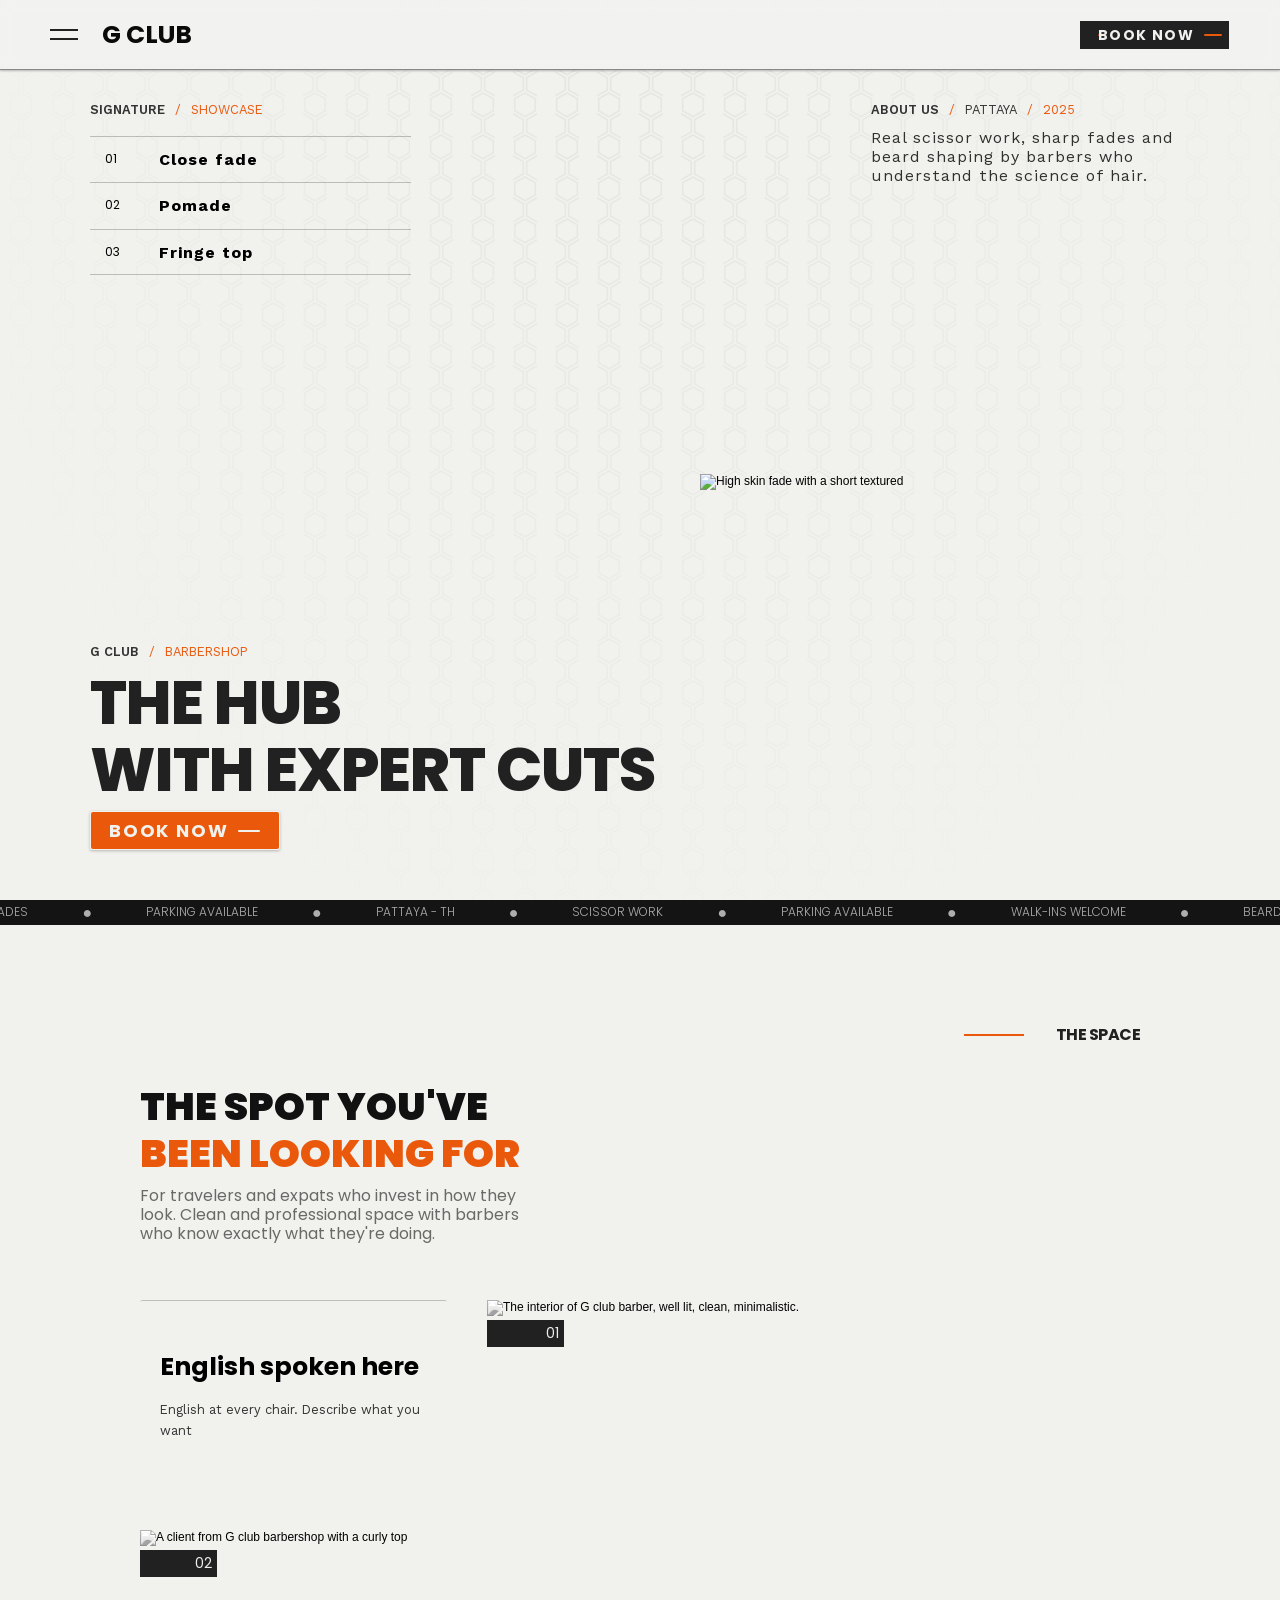
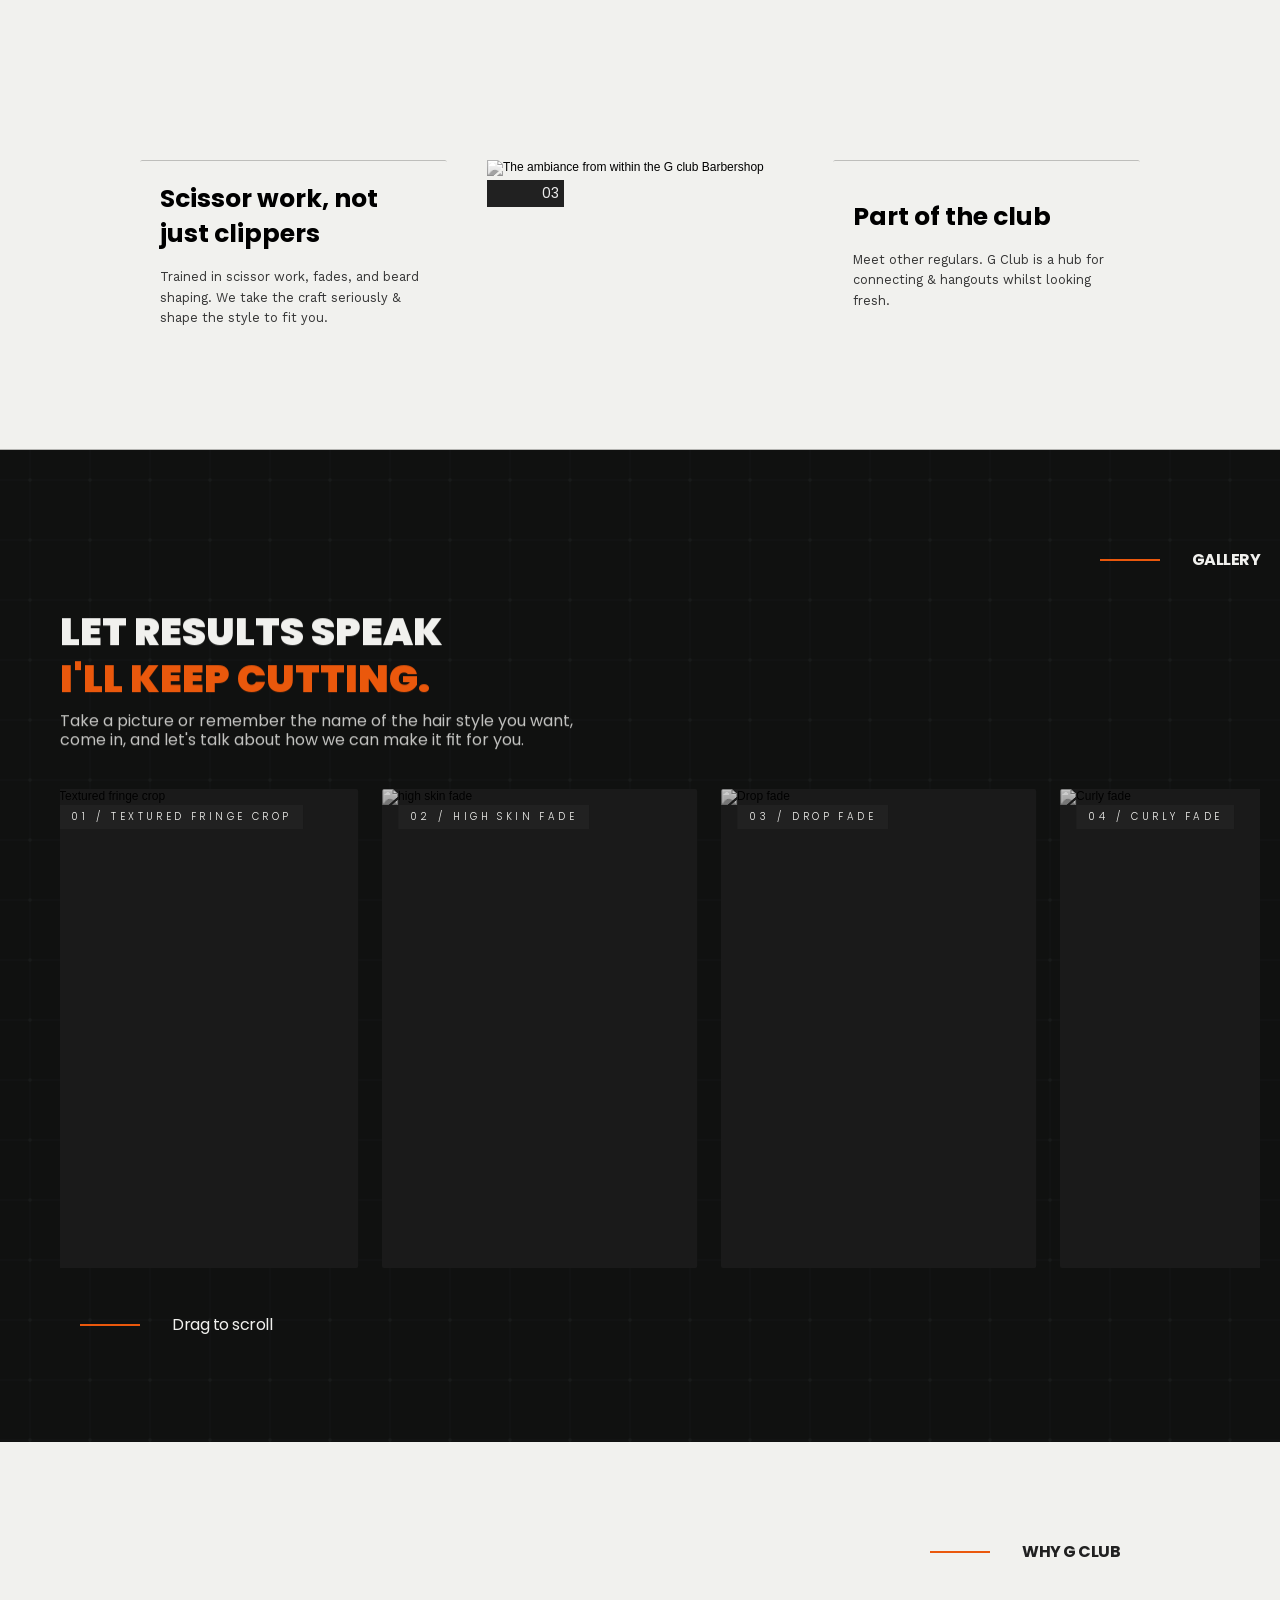
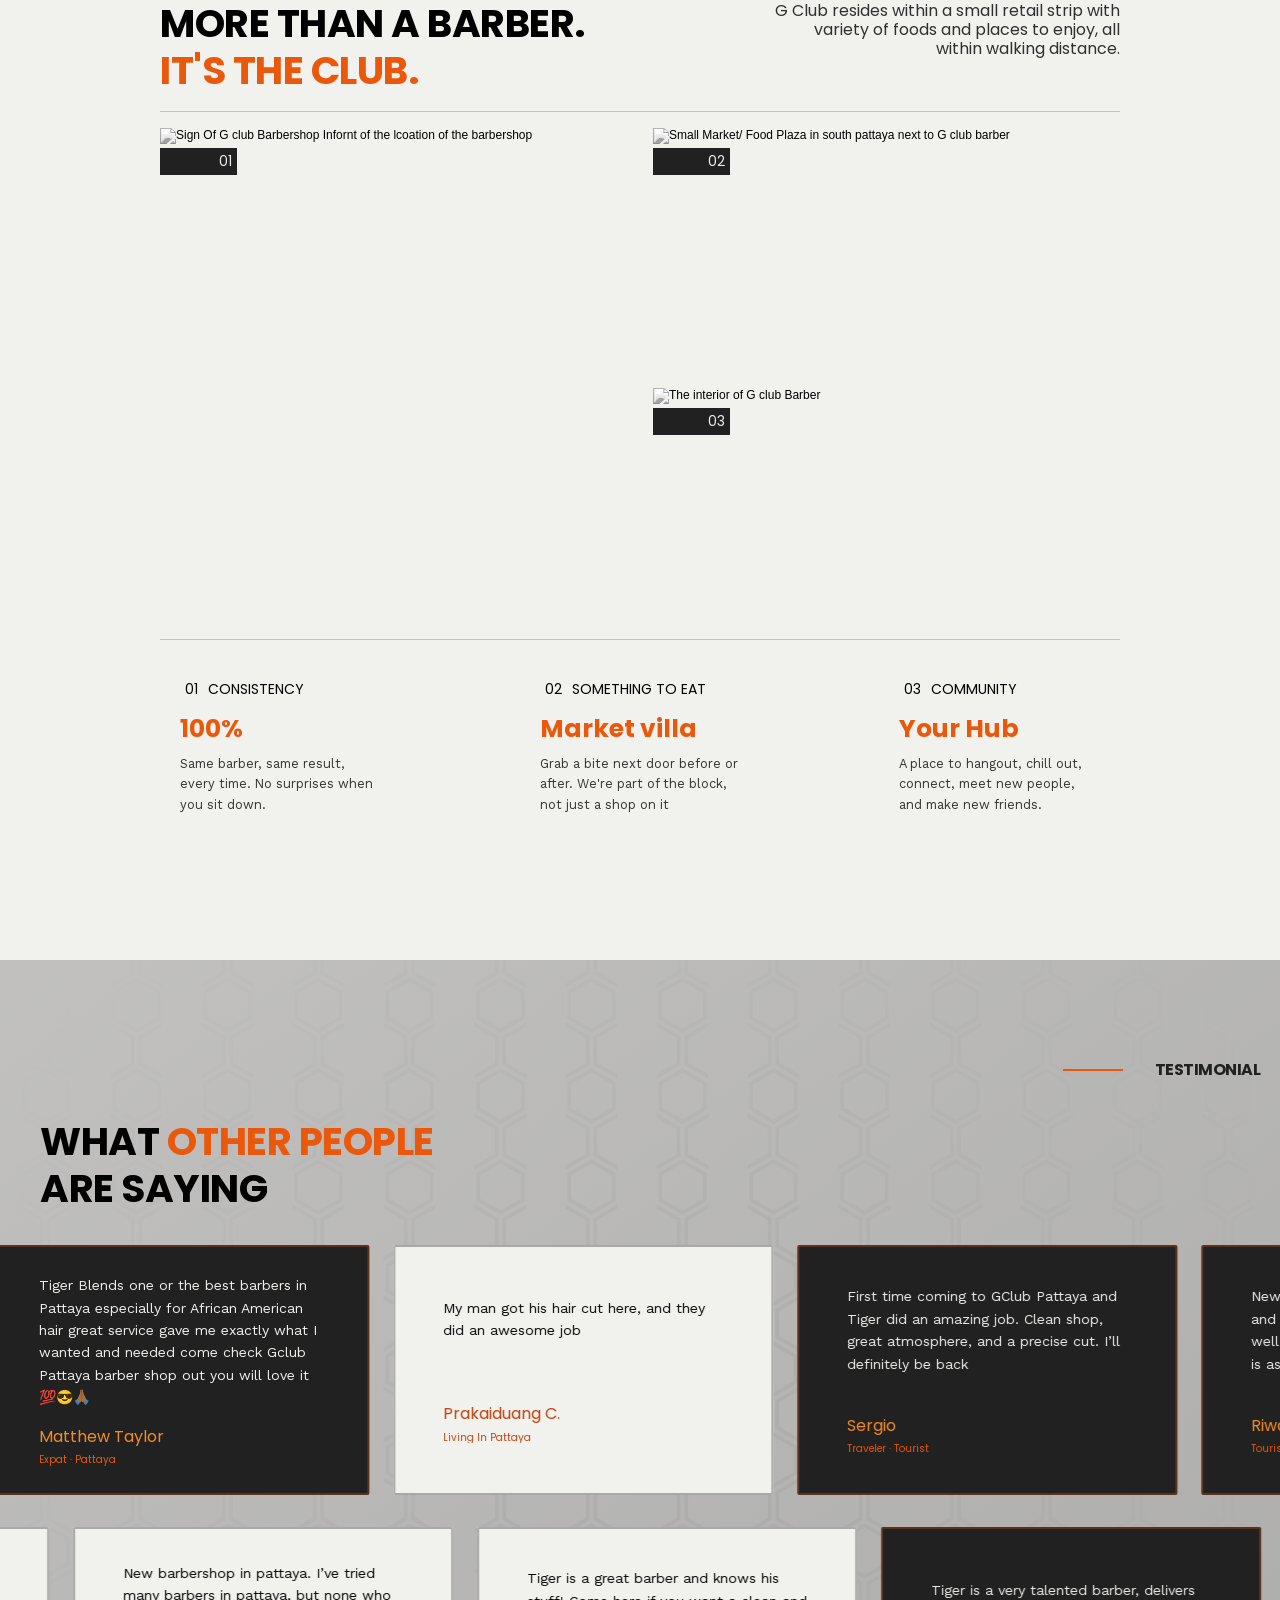
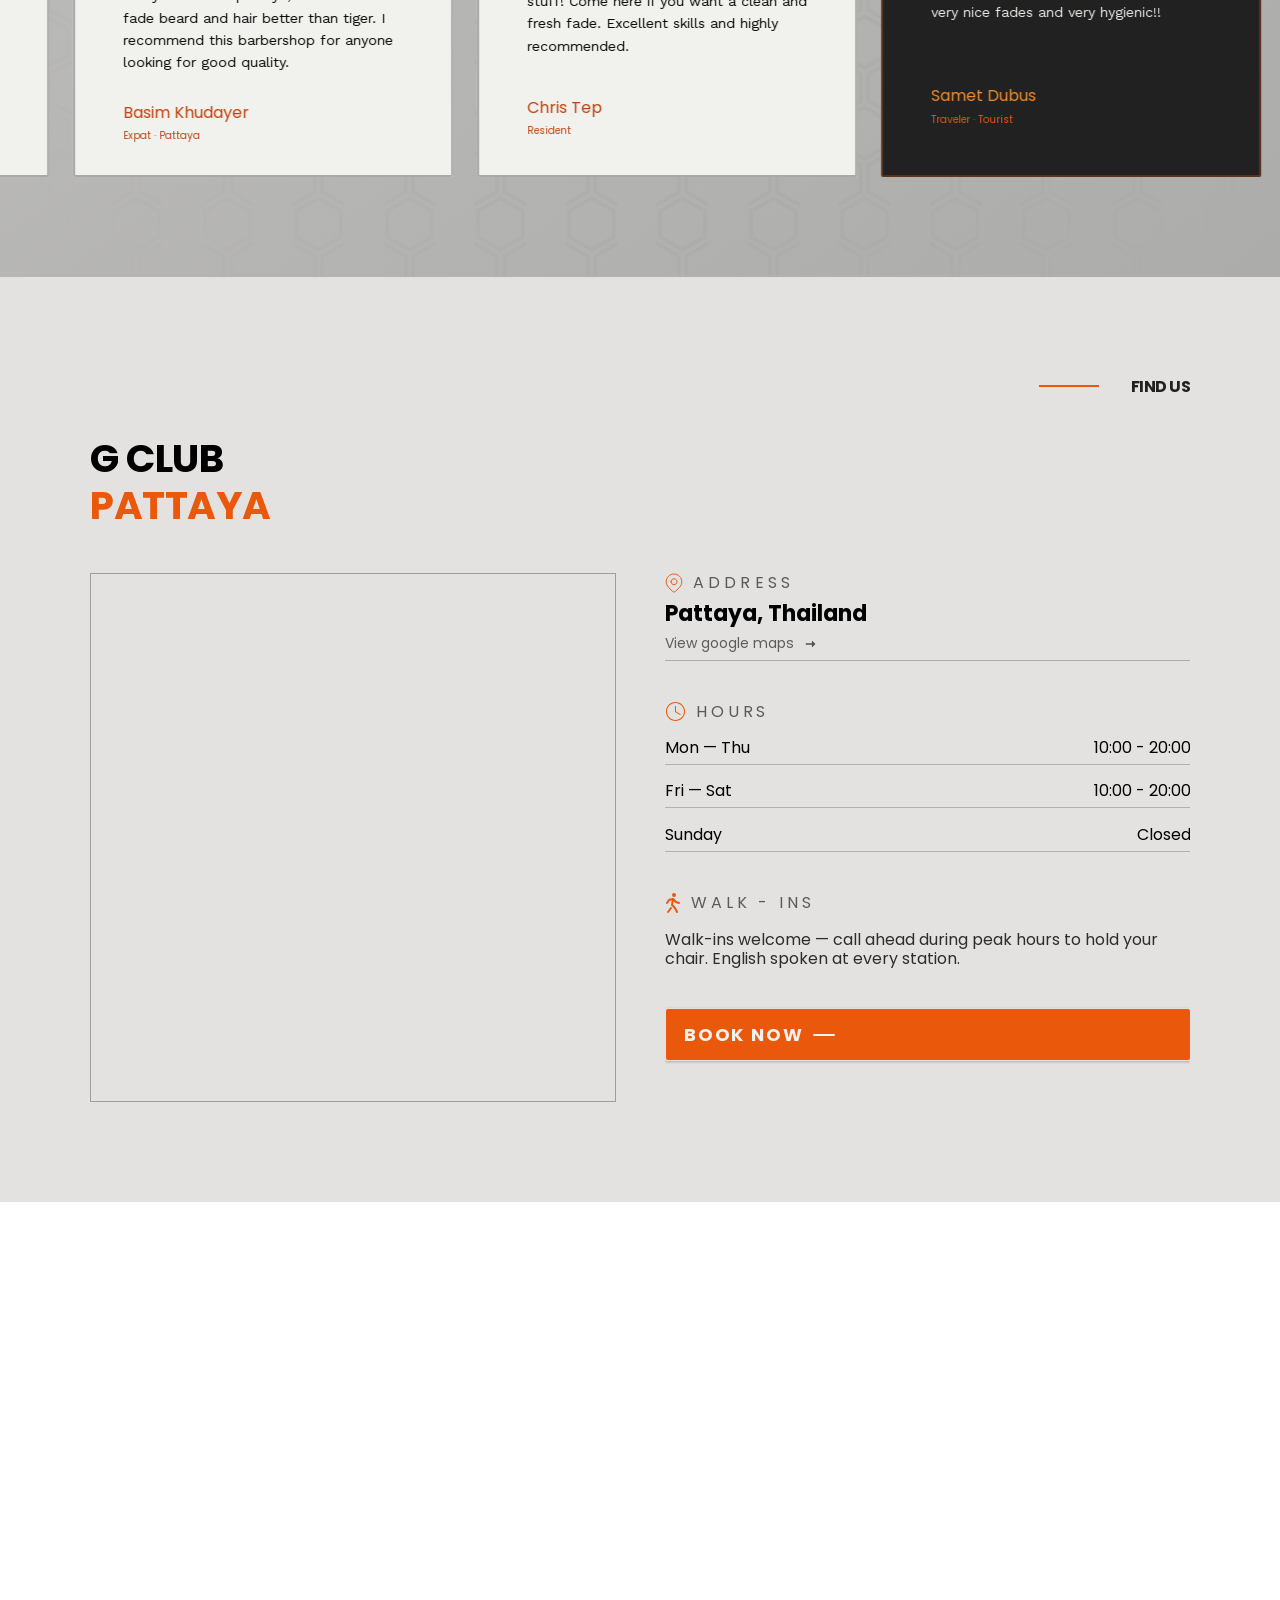
==== commit 1a0aaccc: "add GA4" ====
--- a/index.html
+++ b/index.html
@@ -128,6 +128,13 @@
 </script>
 <script defer src="/_vercel/speed-insights/script.js"></script>
 
+<script async src="https://www.googletagmanager.com/gtag/js?id=G-XXXXXXXXXX"></script>
+<script>
+  window.dataLayer = window.dataLayer || [];
+  function gtag(){dataLayer.push(arguments);}
+  gtag('js', new Date());
+  gtag('config', 'G-2LYM7T9WHP');
+</script>
 </head>
 <body>
 	
@@ -158,5 +165,15 @@
 	<!-- Start of bodyEnd -->
     
     <!-- End of bodyEnd -->
+<script>
+document.addEventListener('click', function (e) {
+  var el = e.target.closest('a, button, [role="button"]');
+  if (!el) return;
+  var text = (el.innerText || '').trim();
+  if (text === 'Book Now') {
+    gt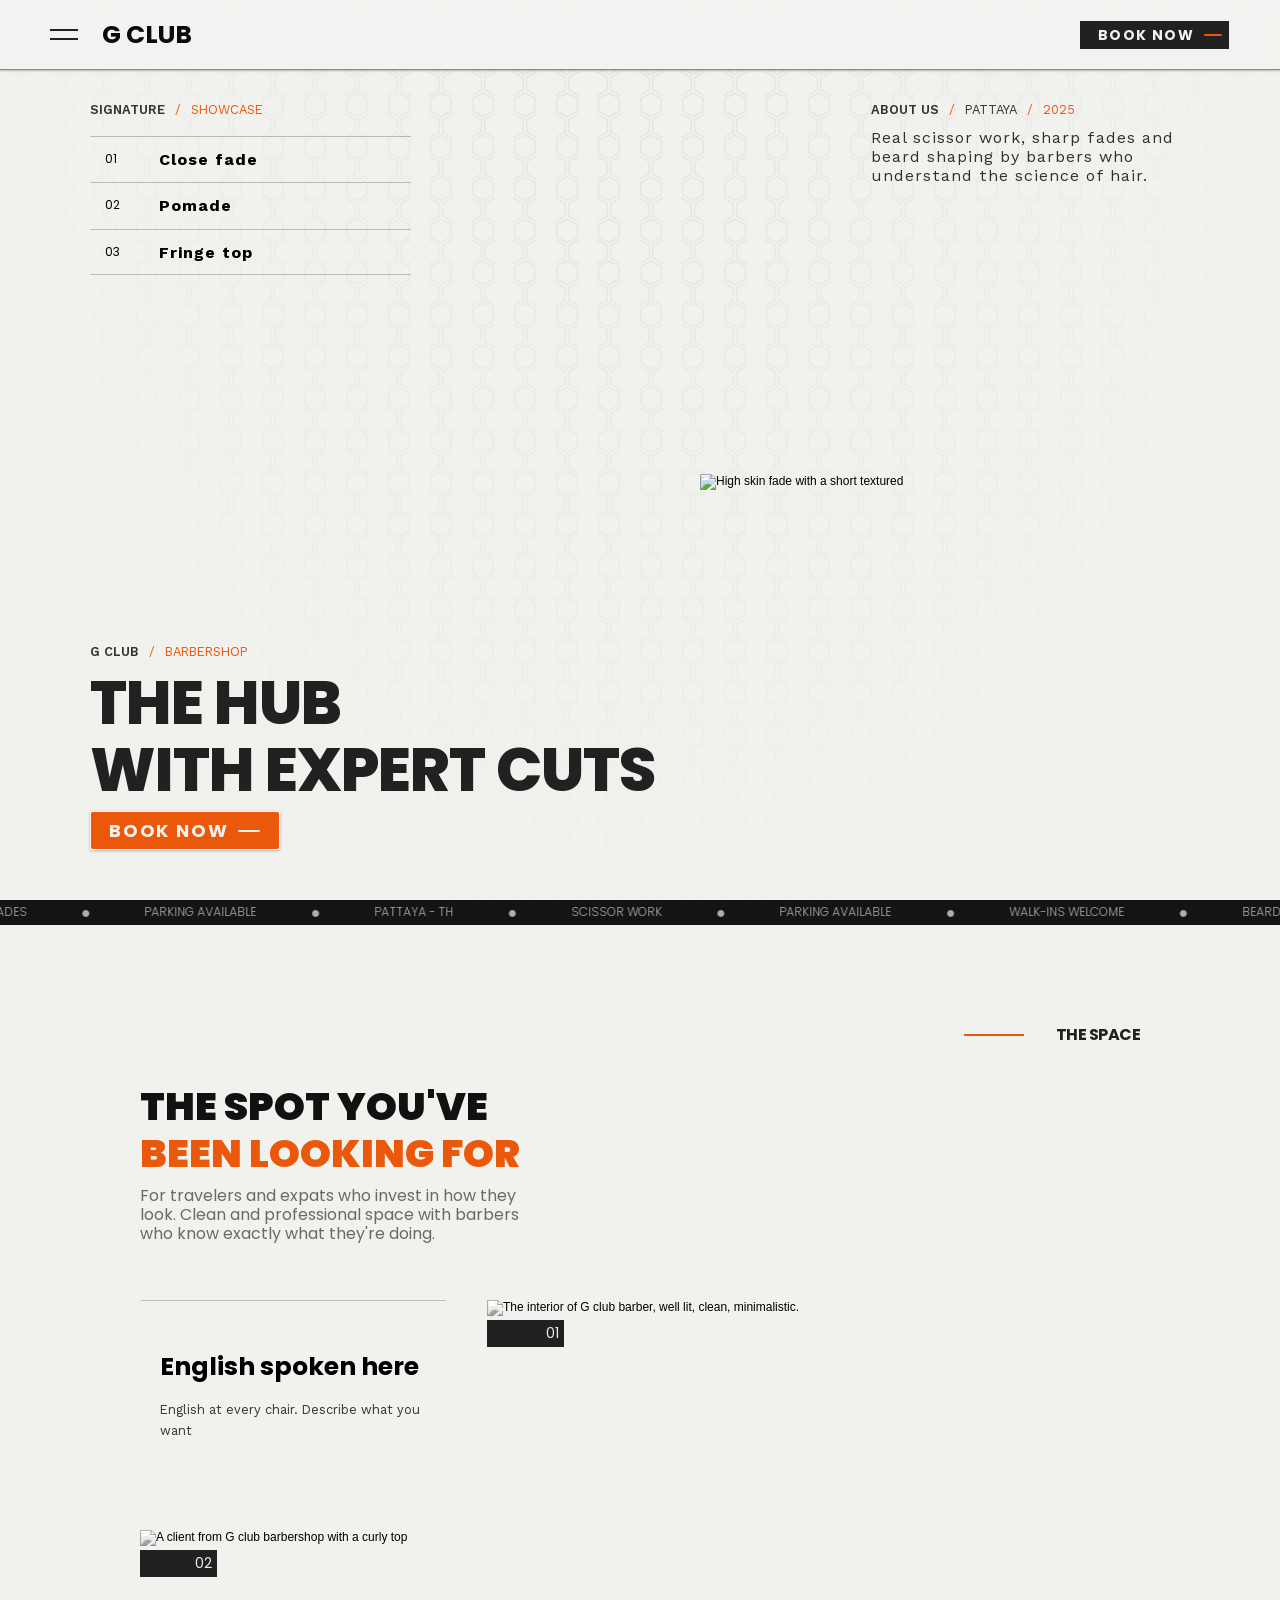
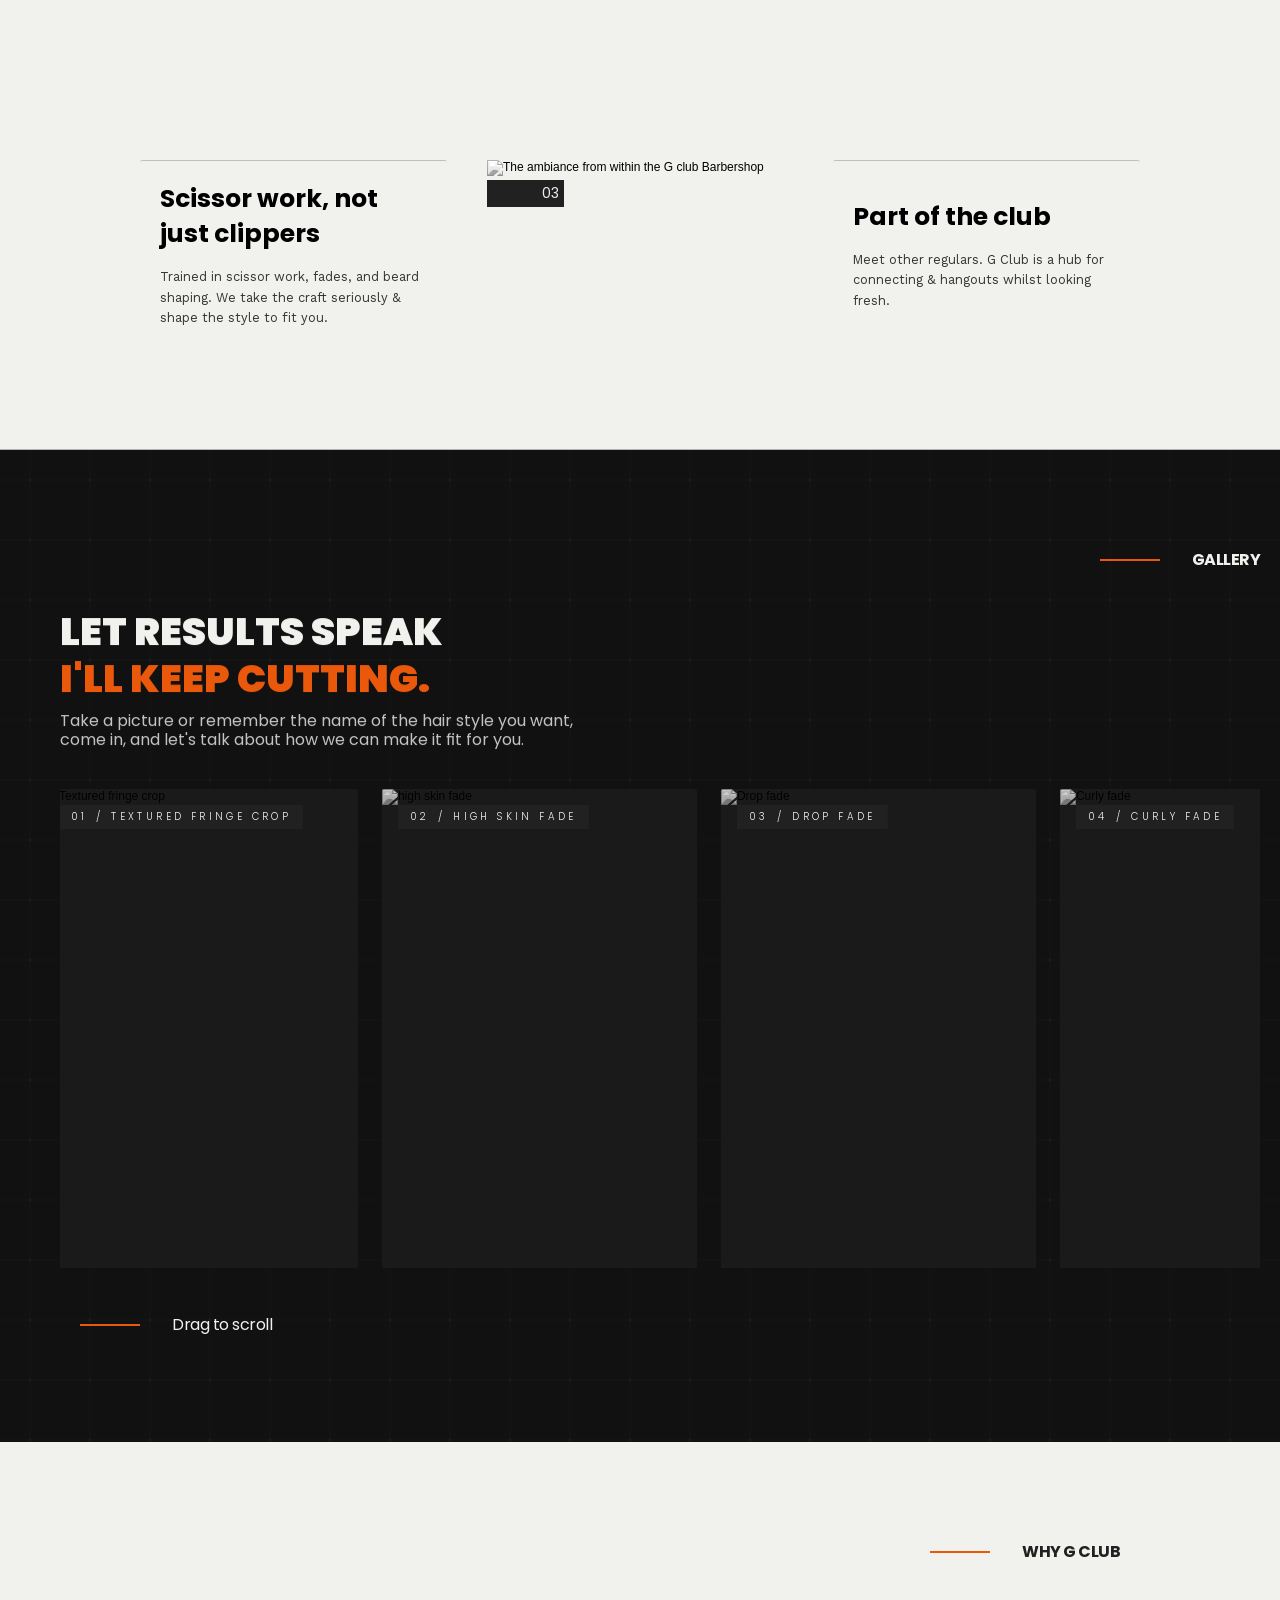
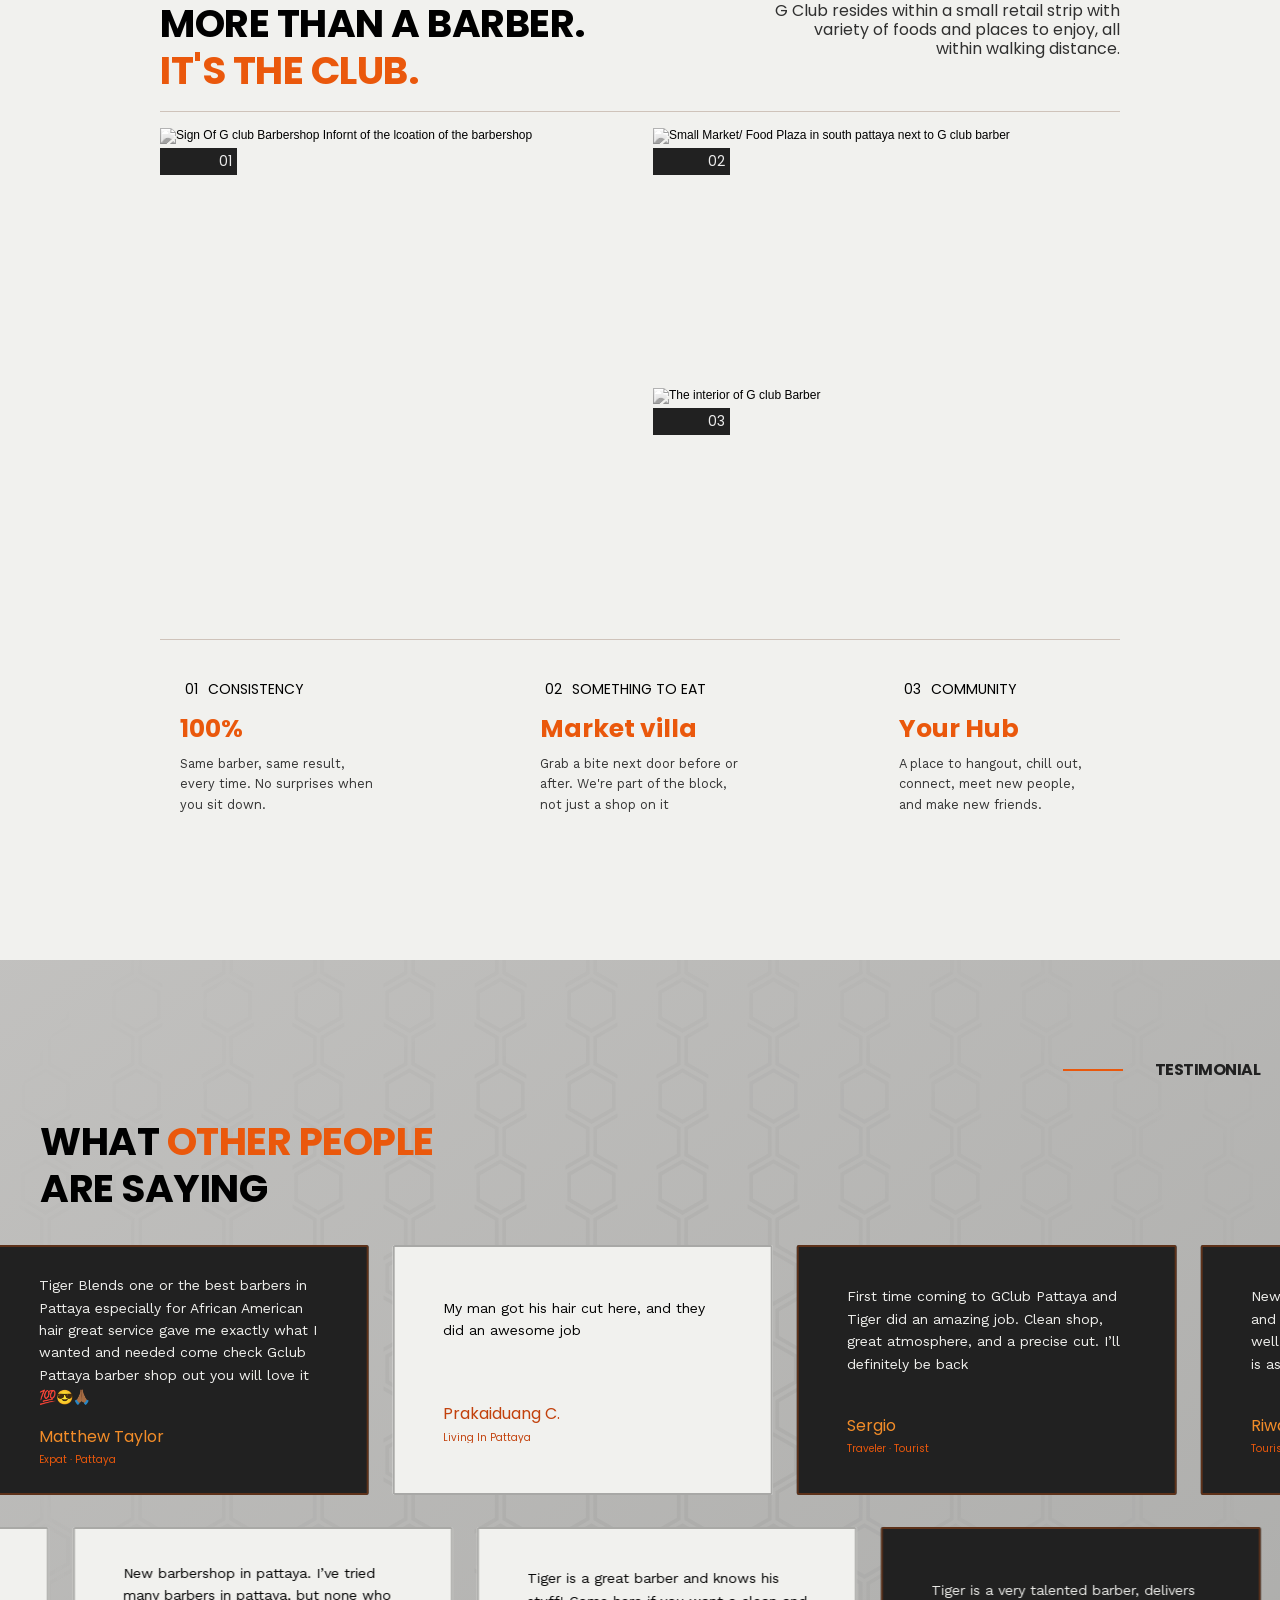
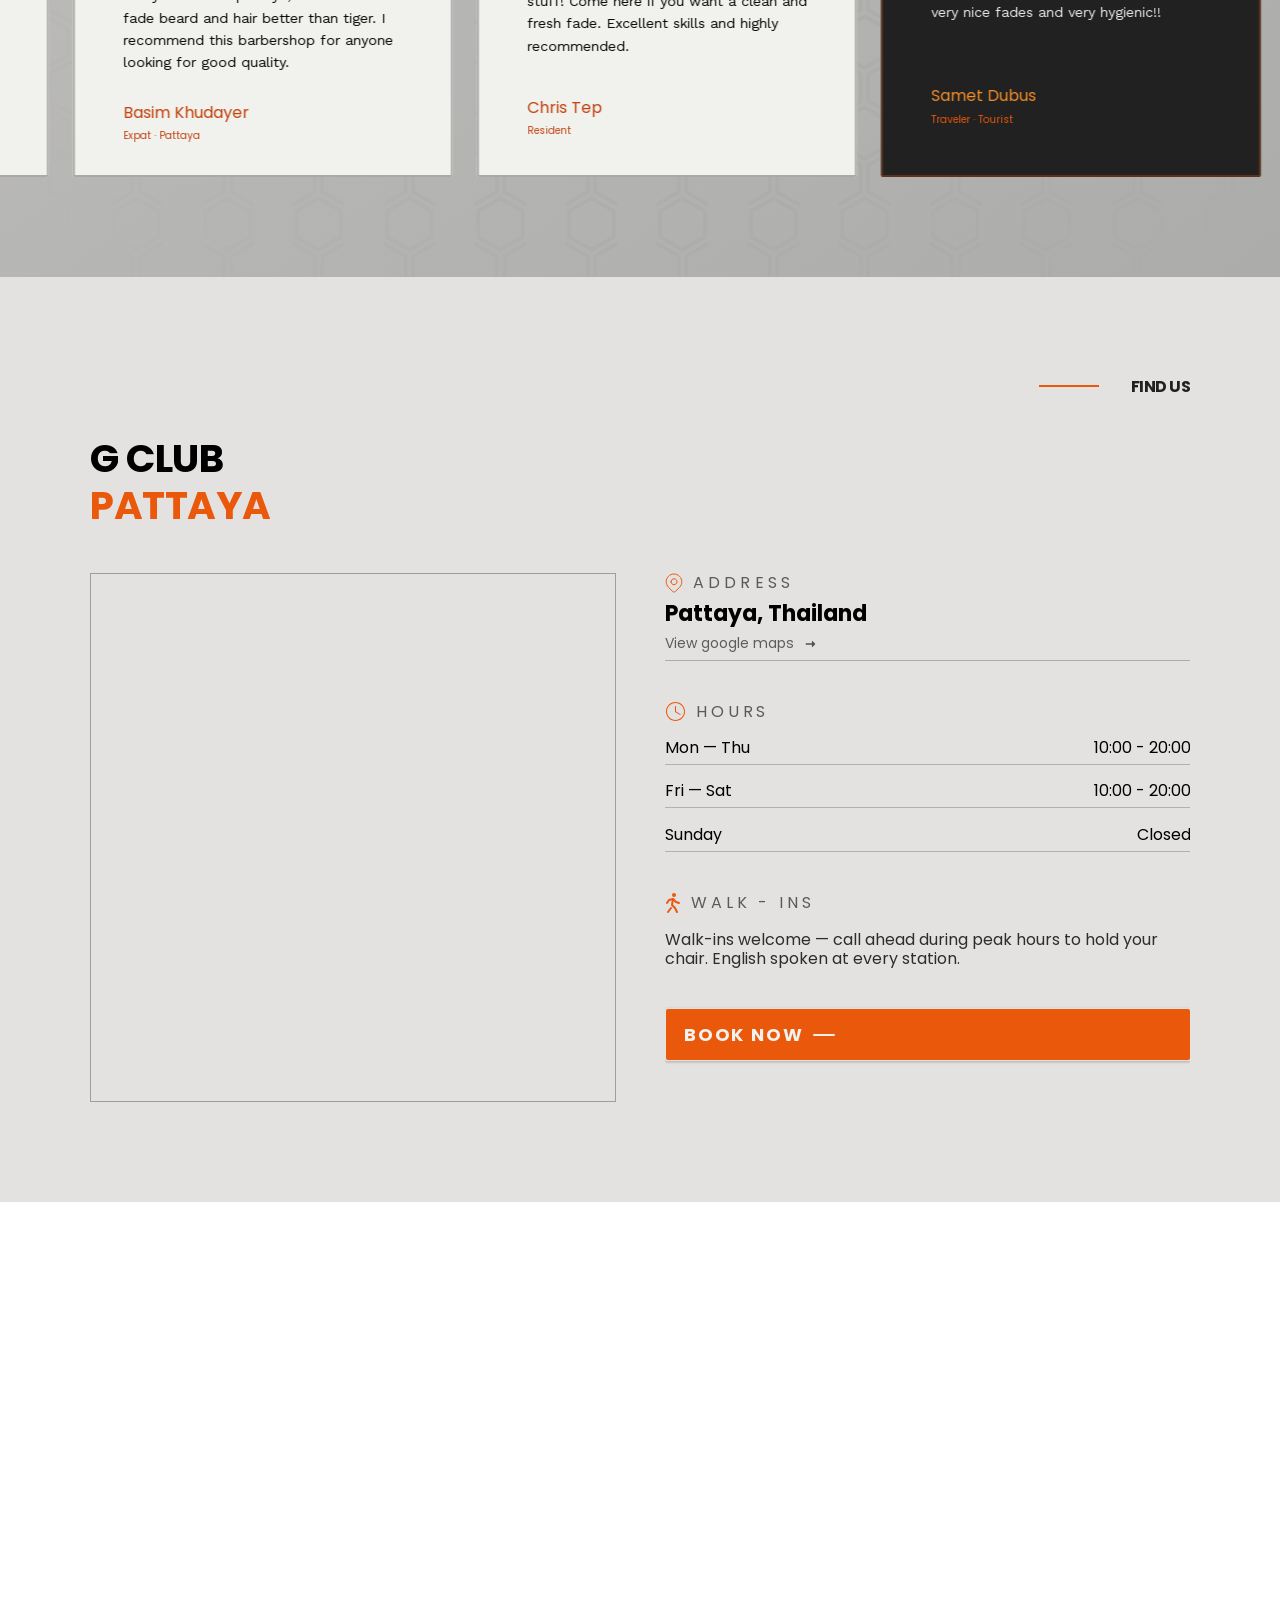
